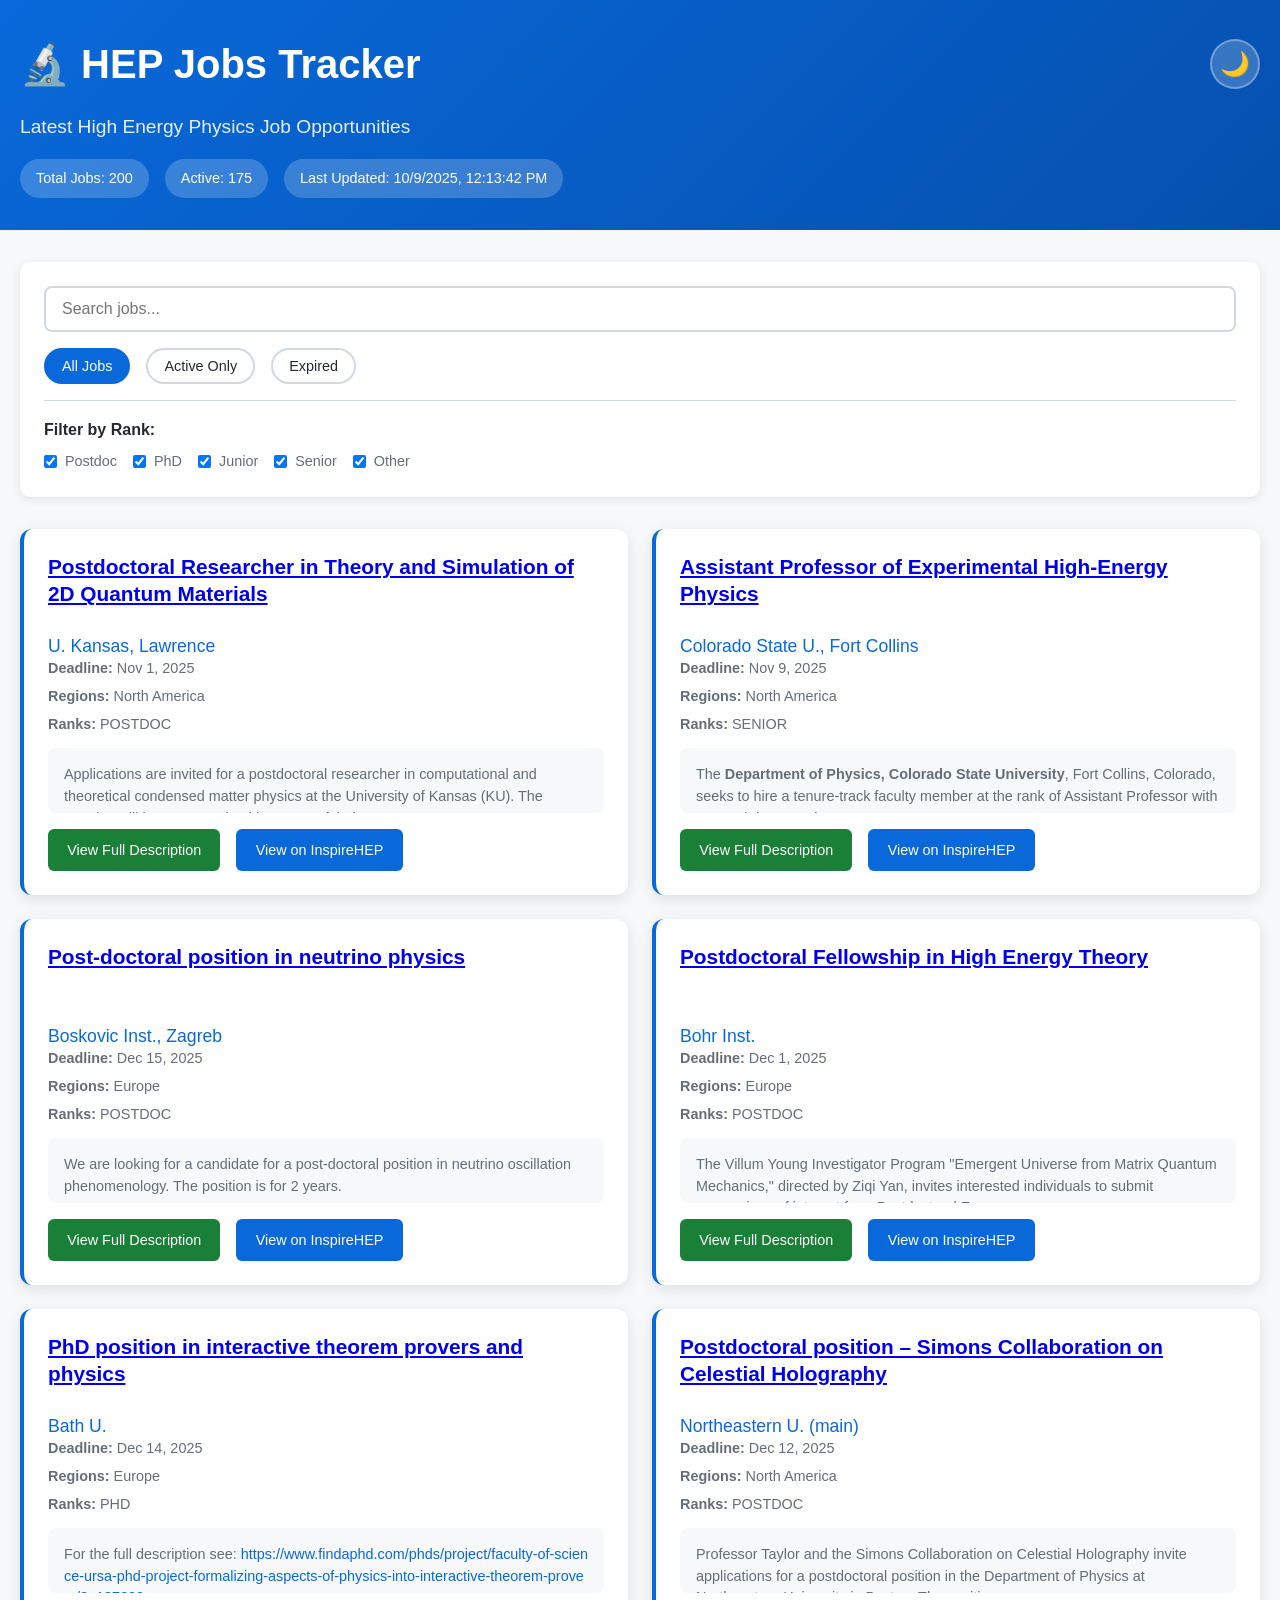
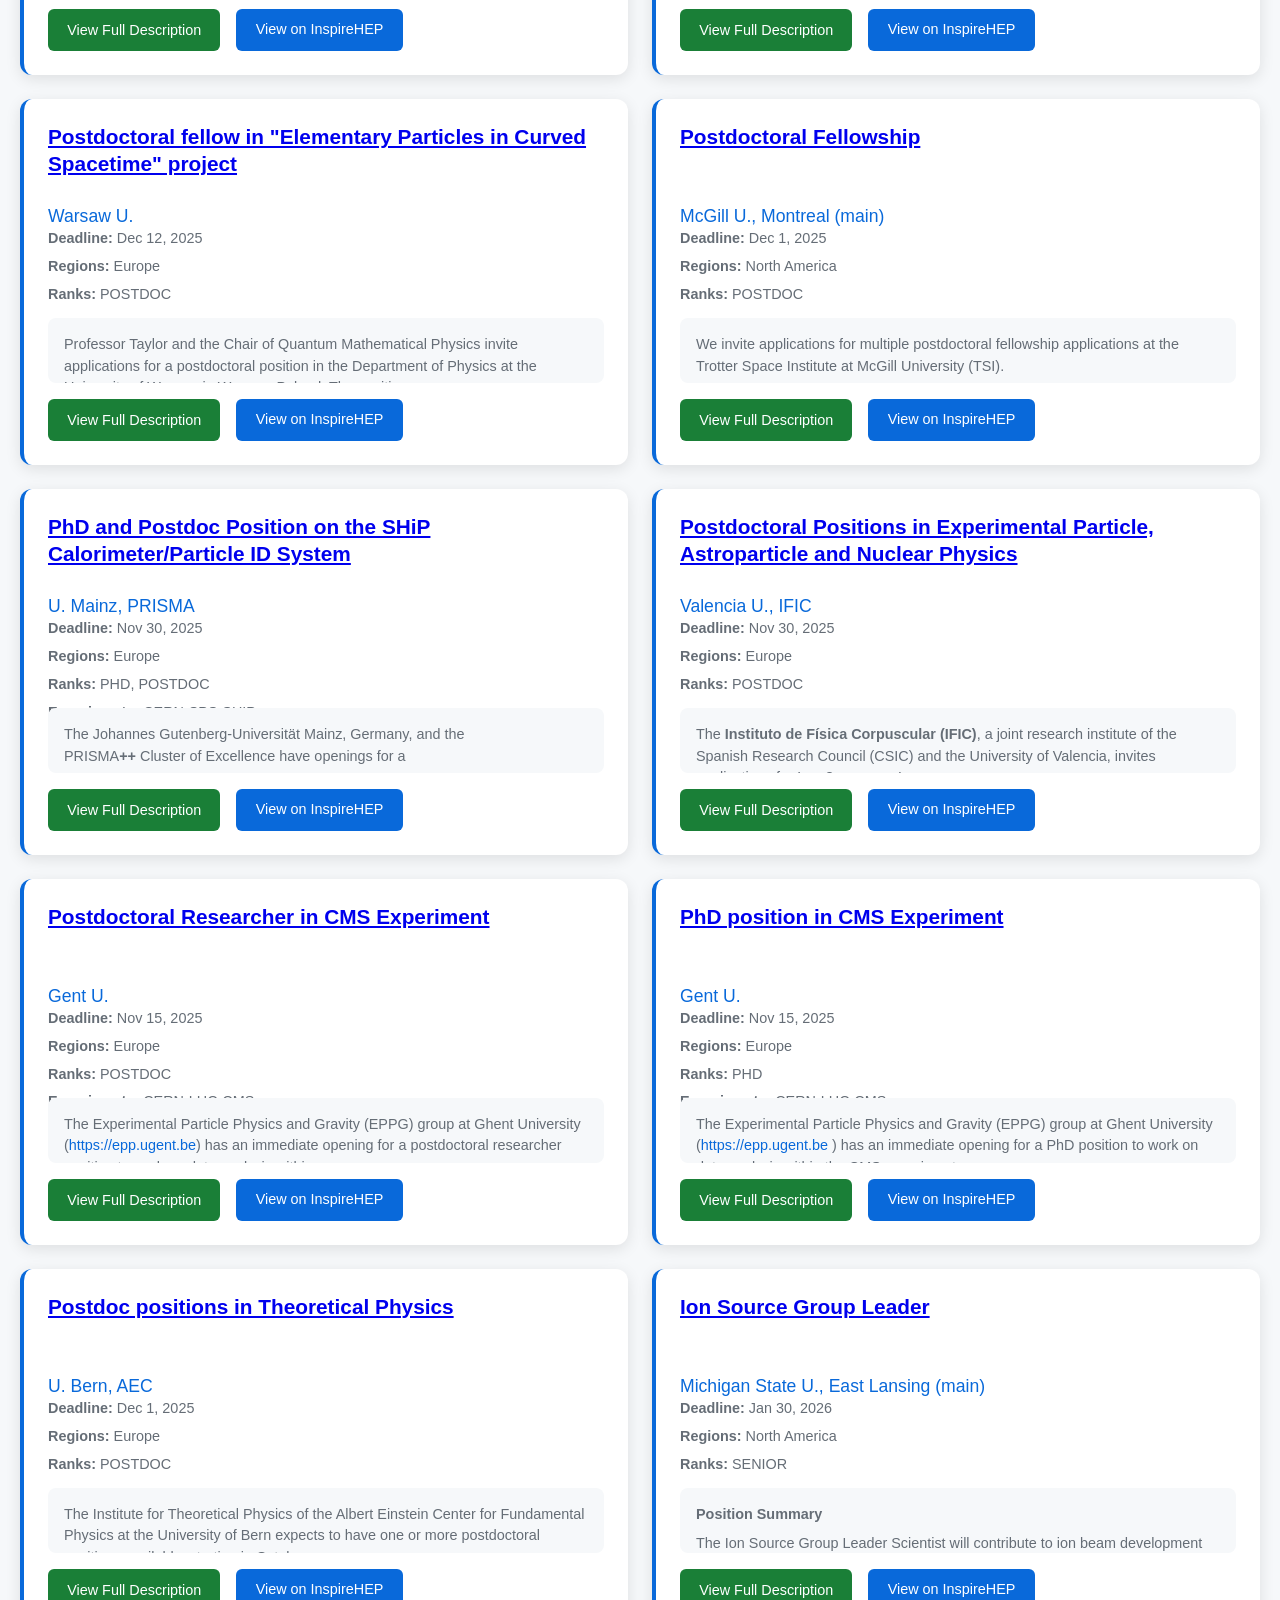
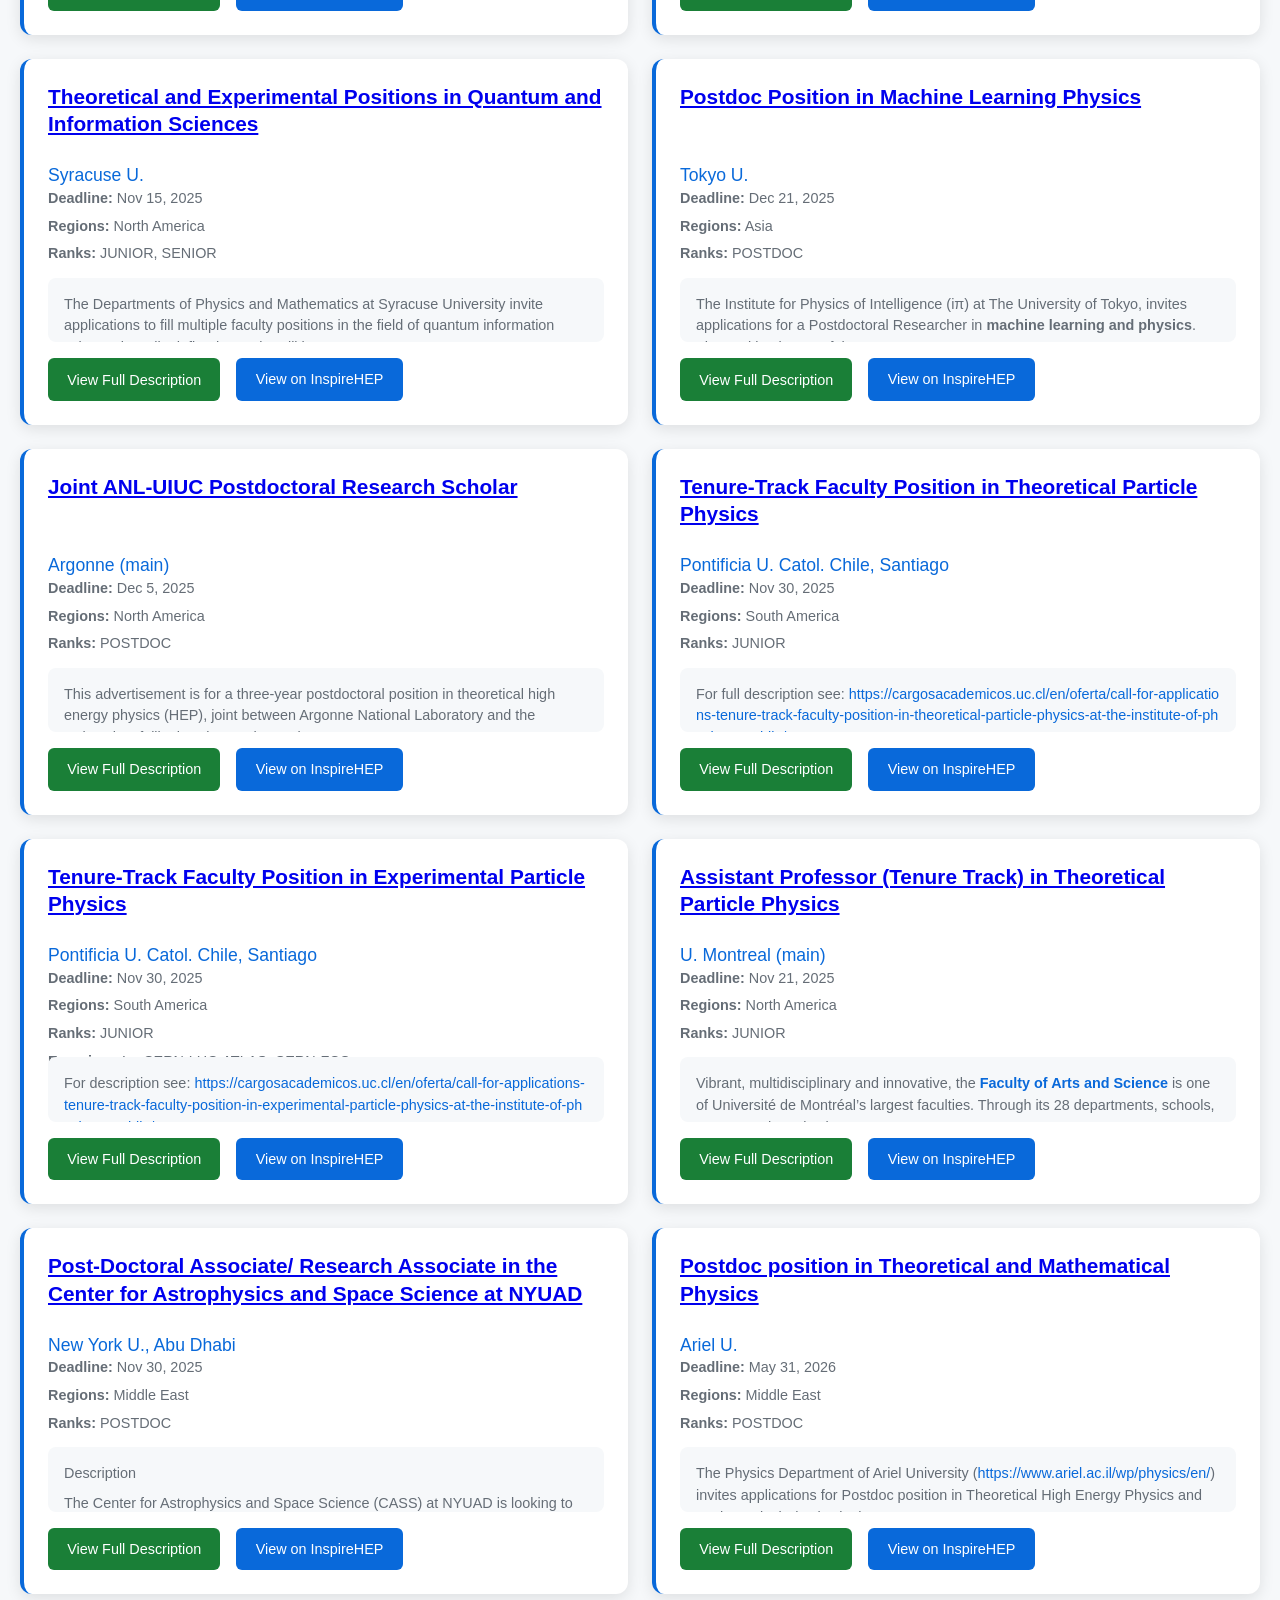
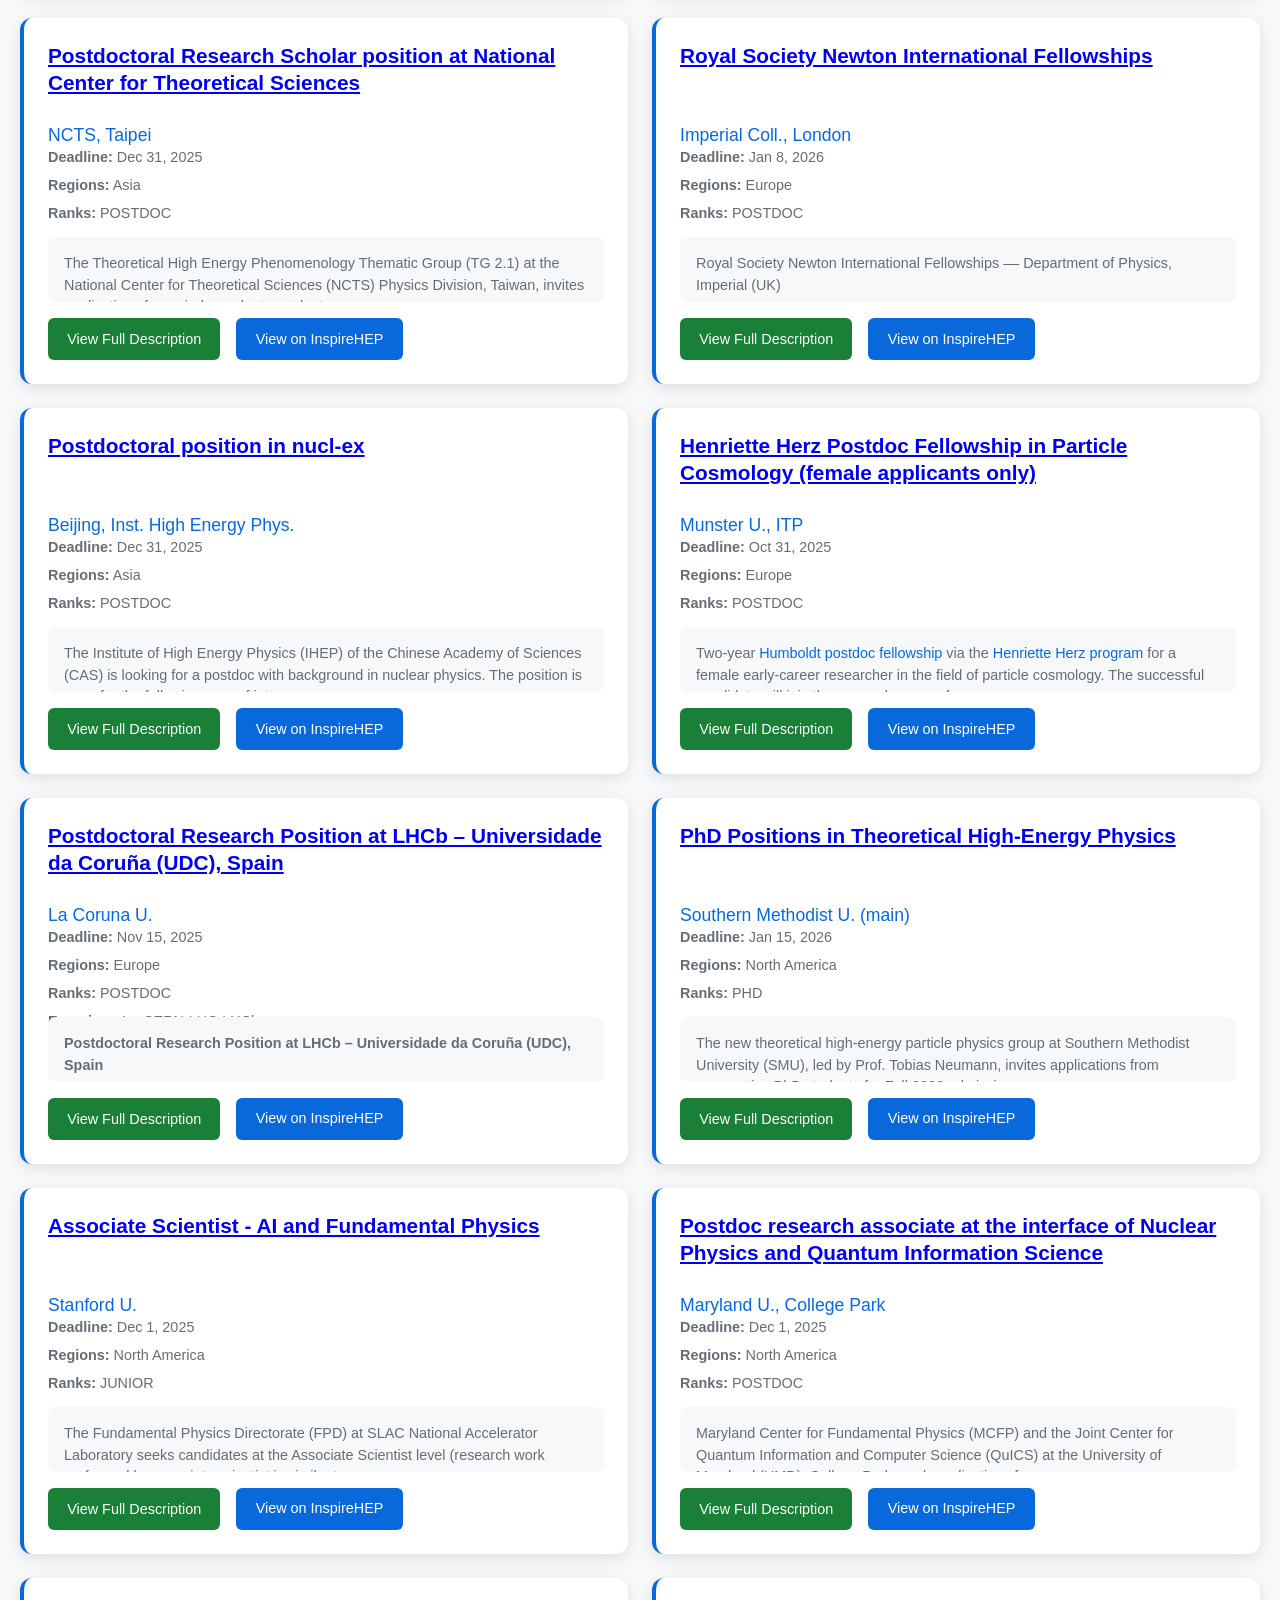
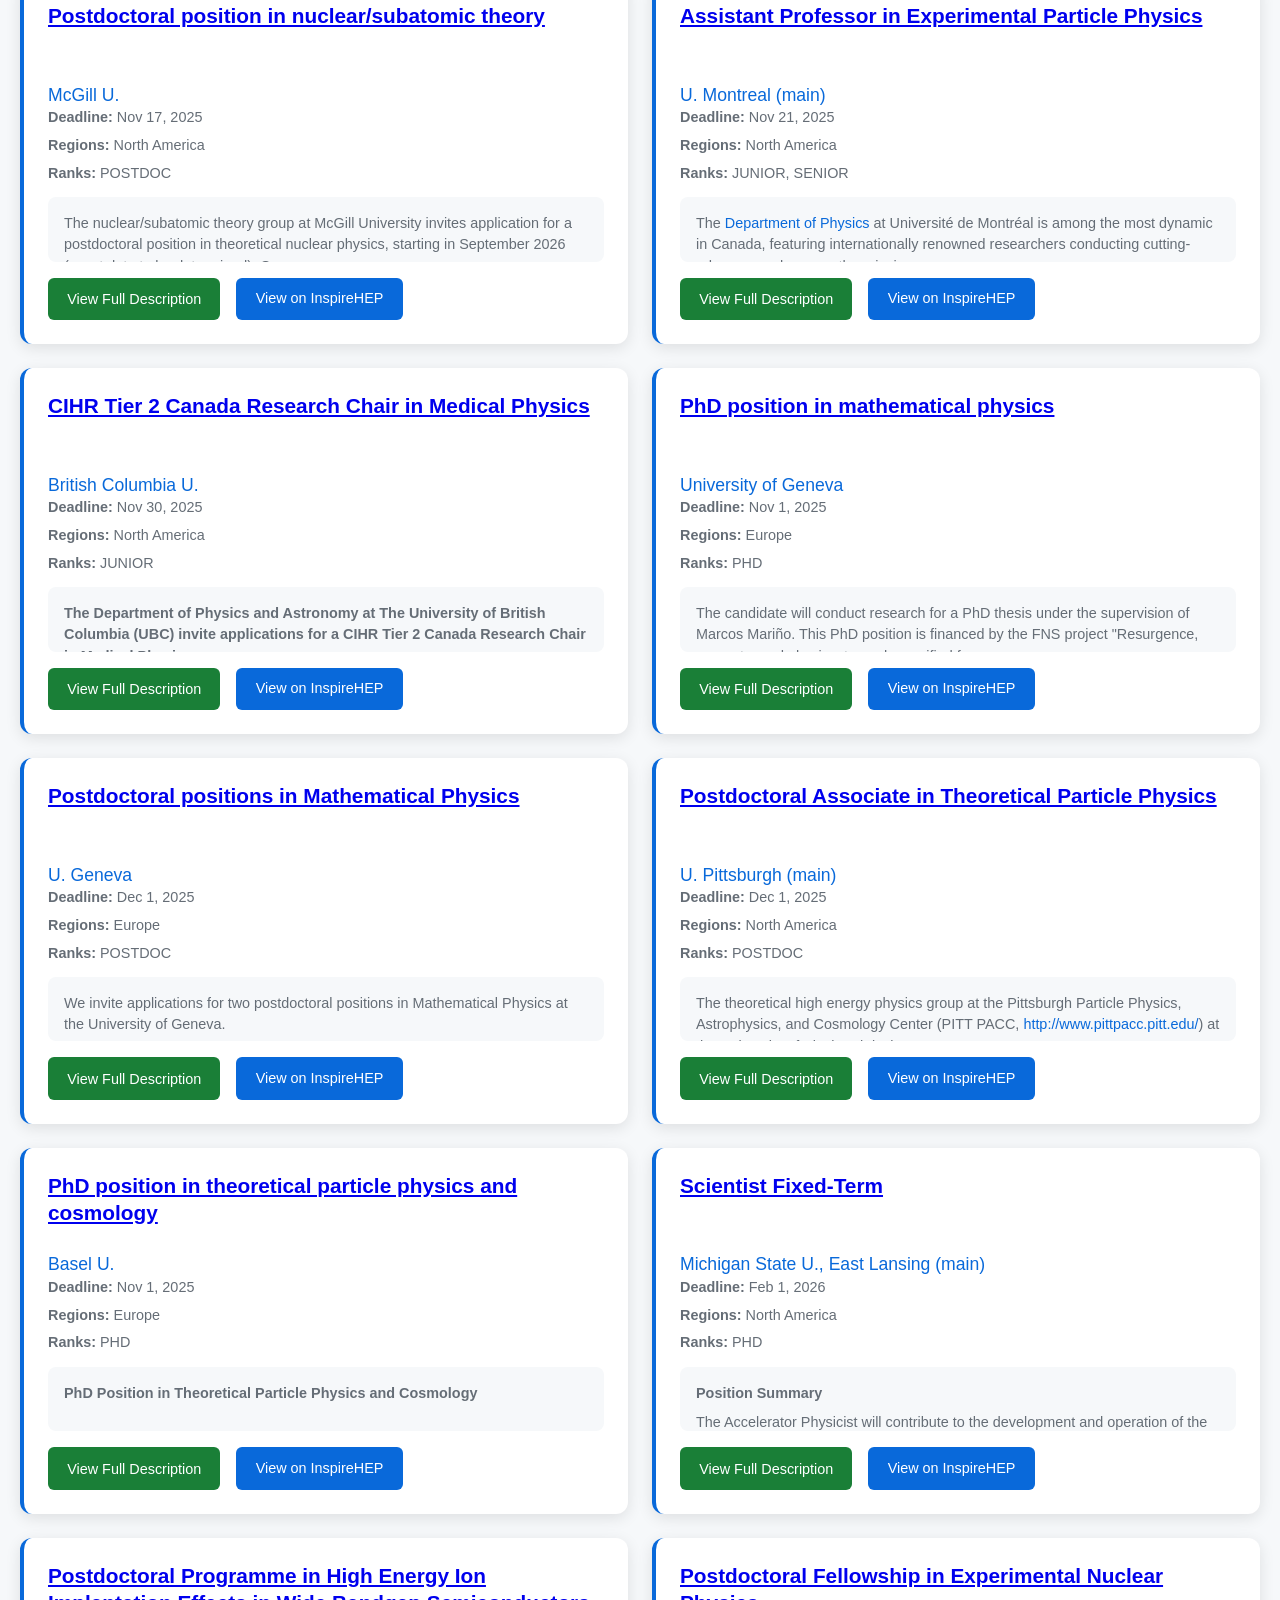
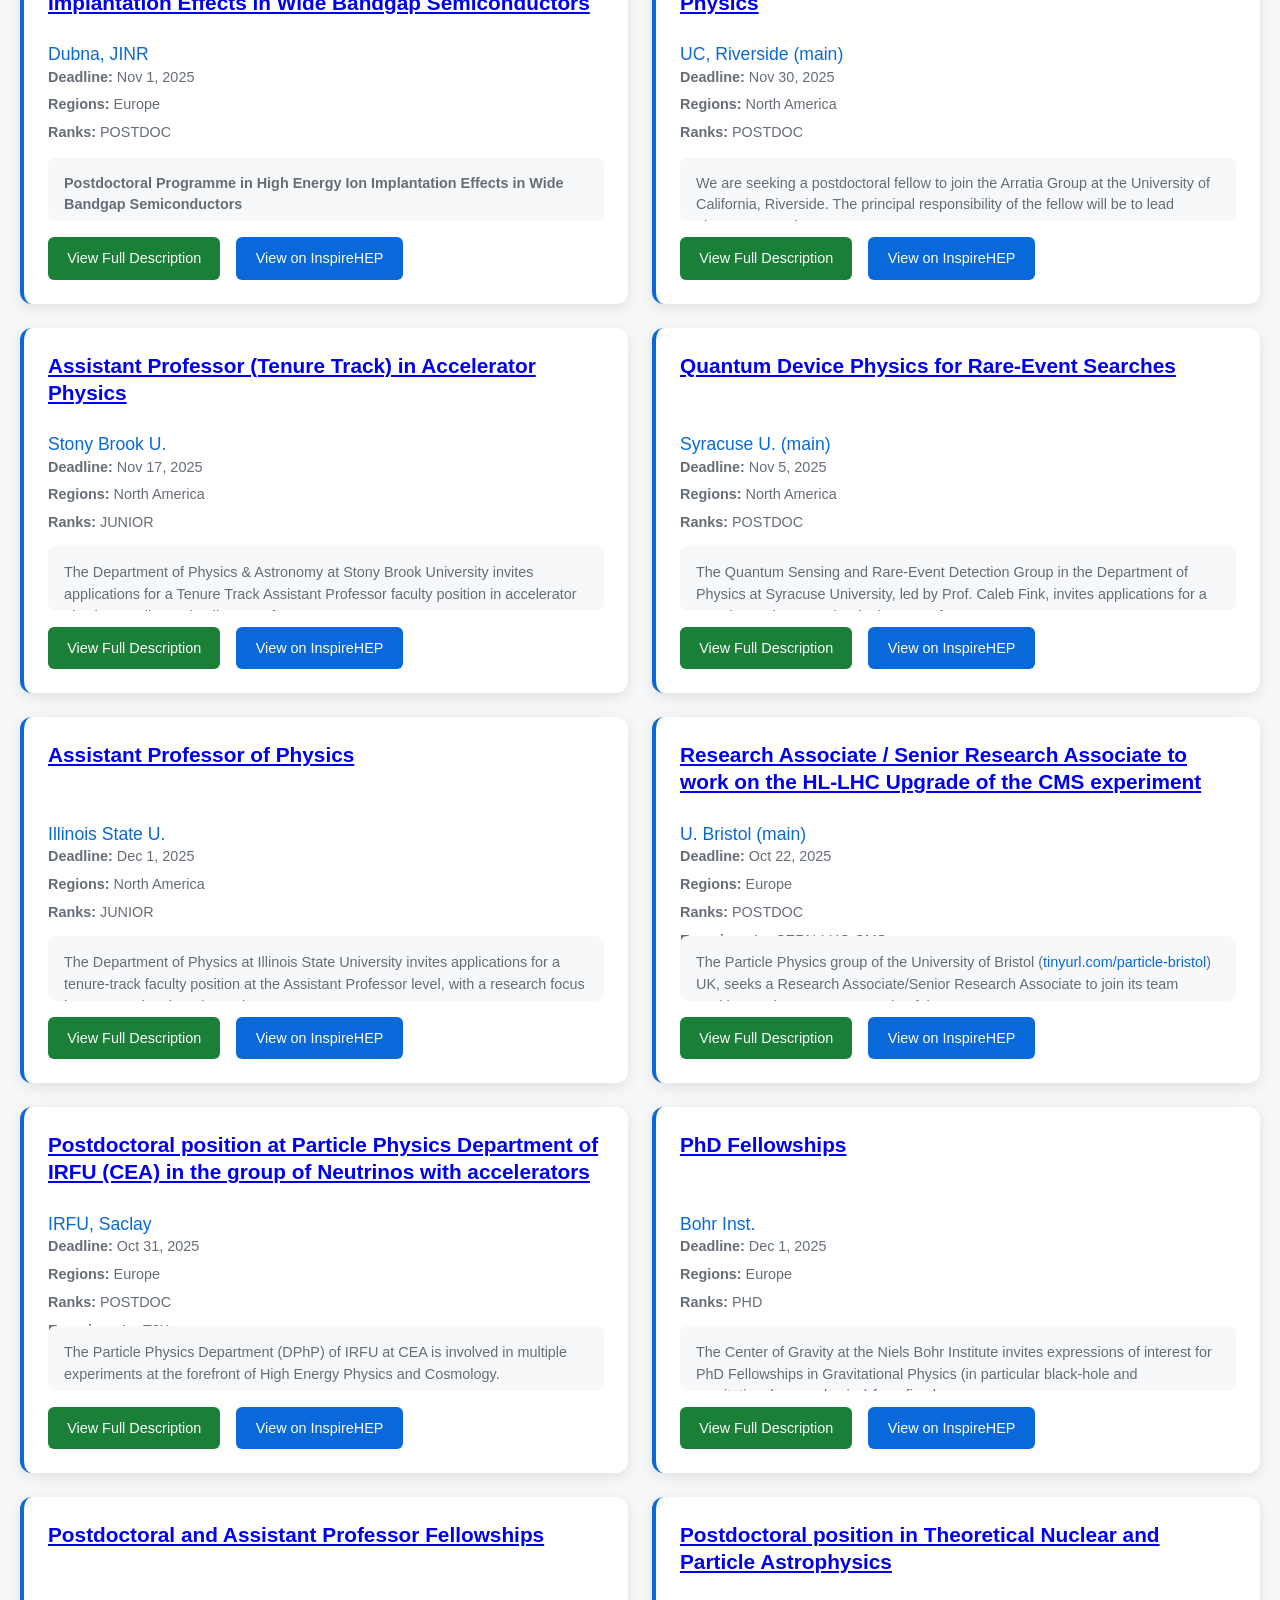
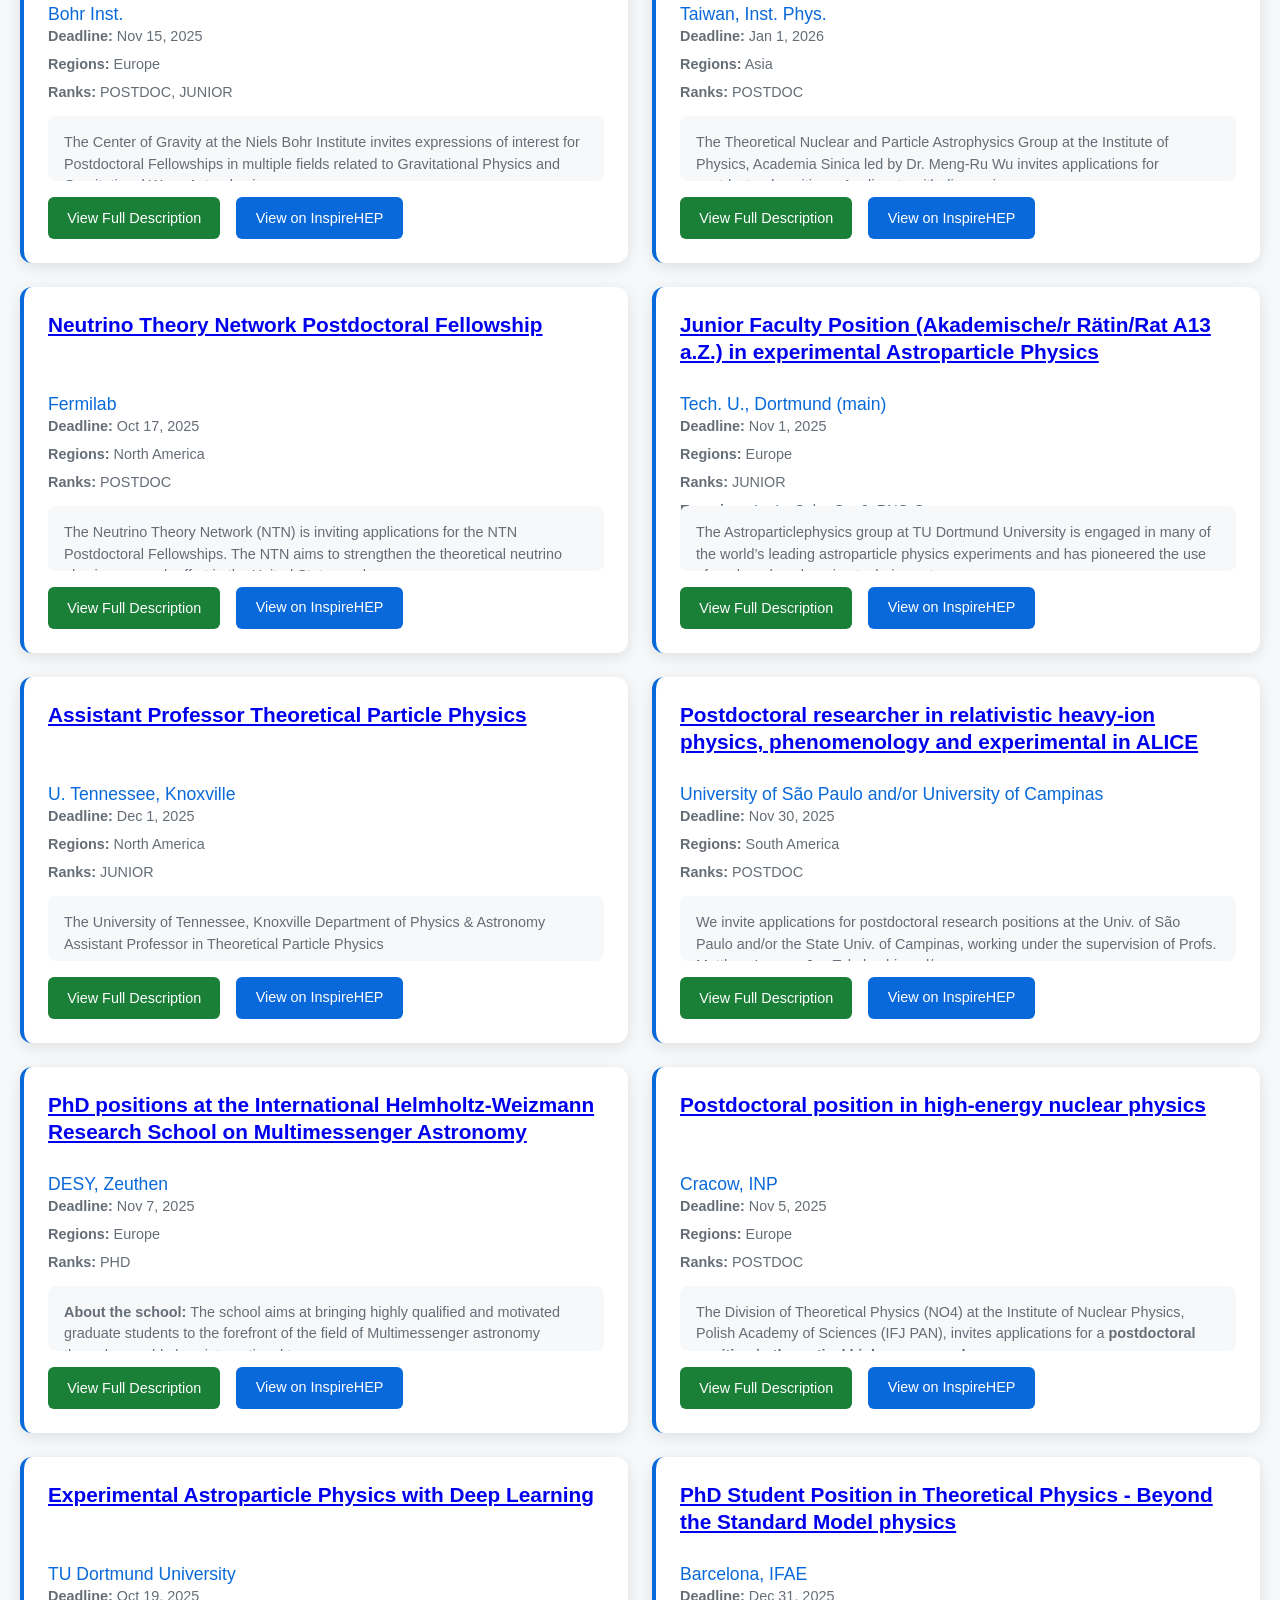
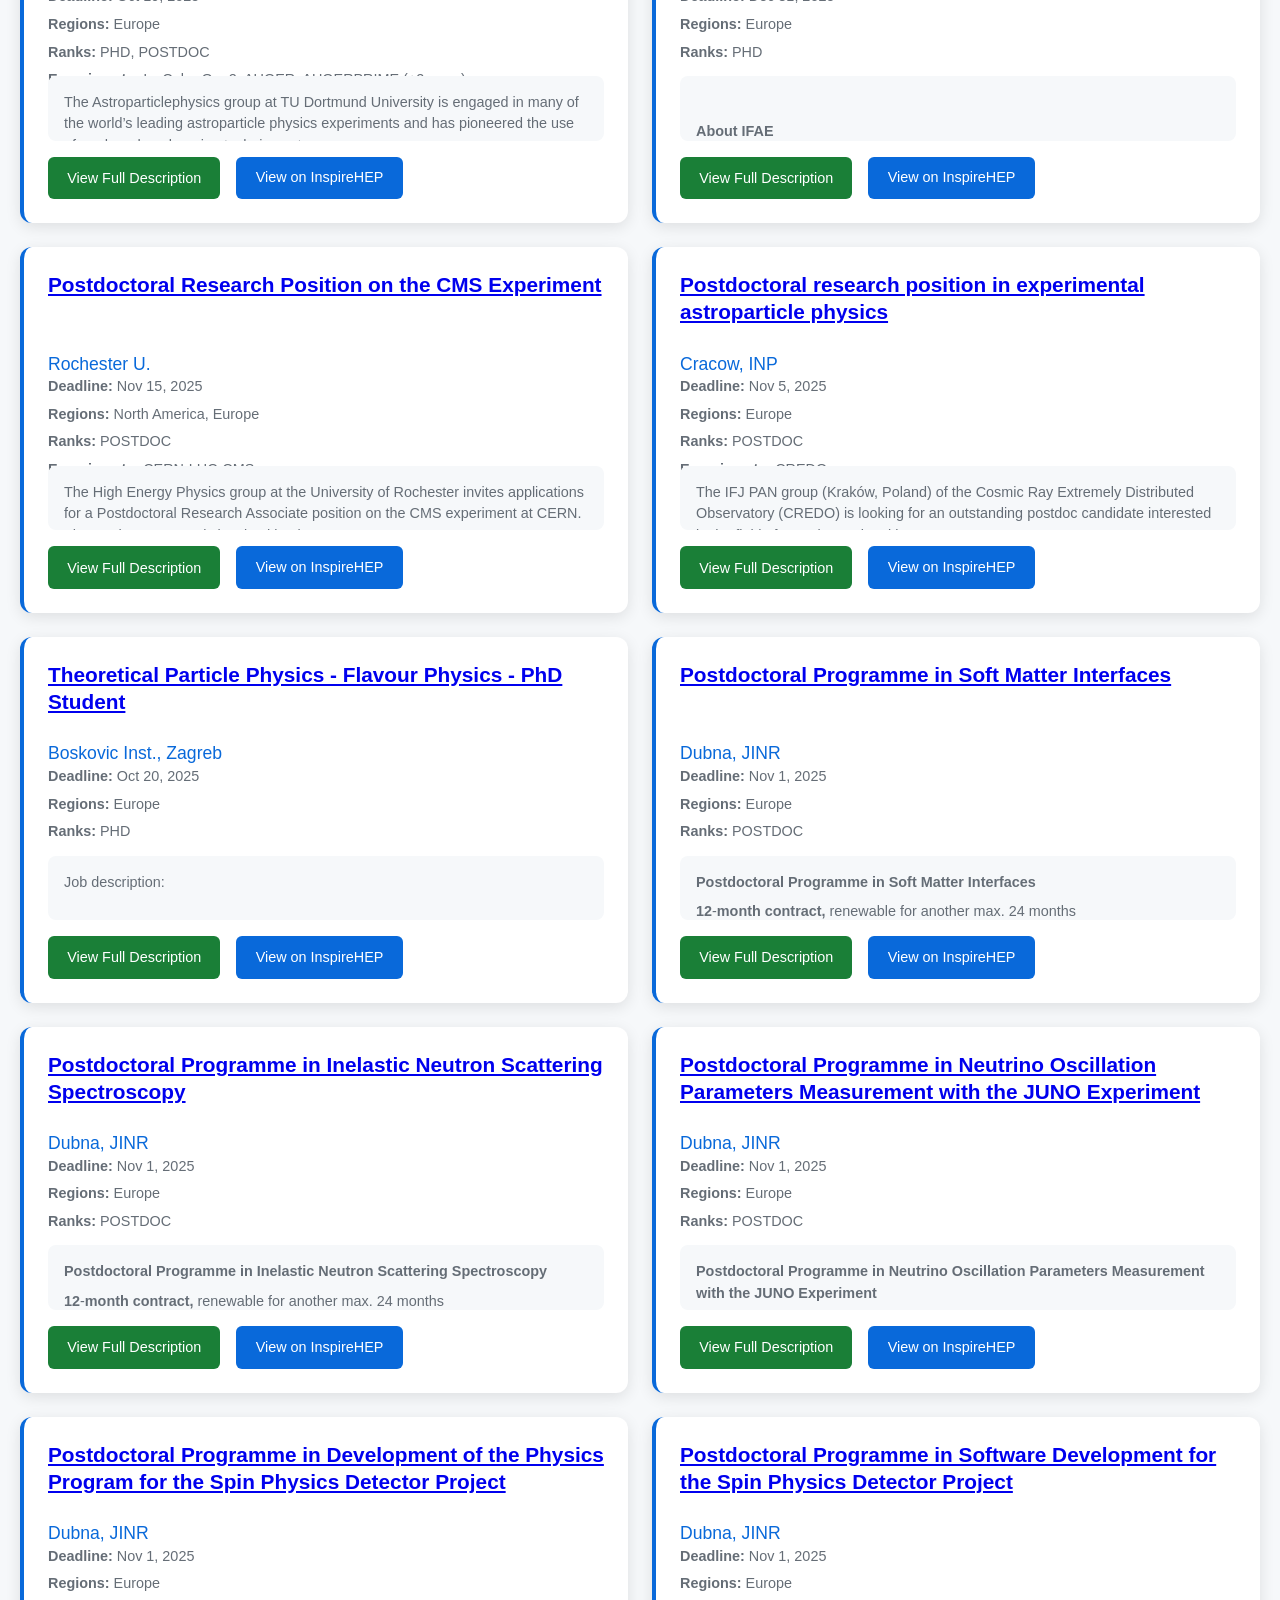
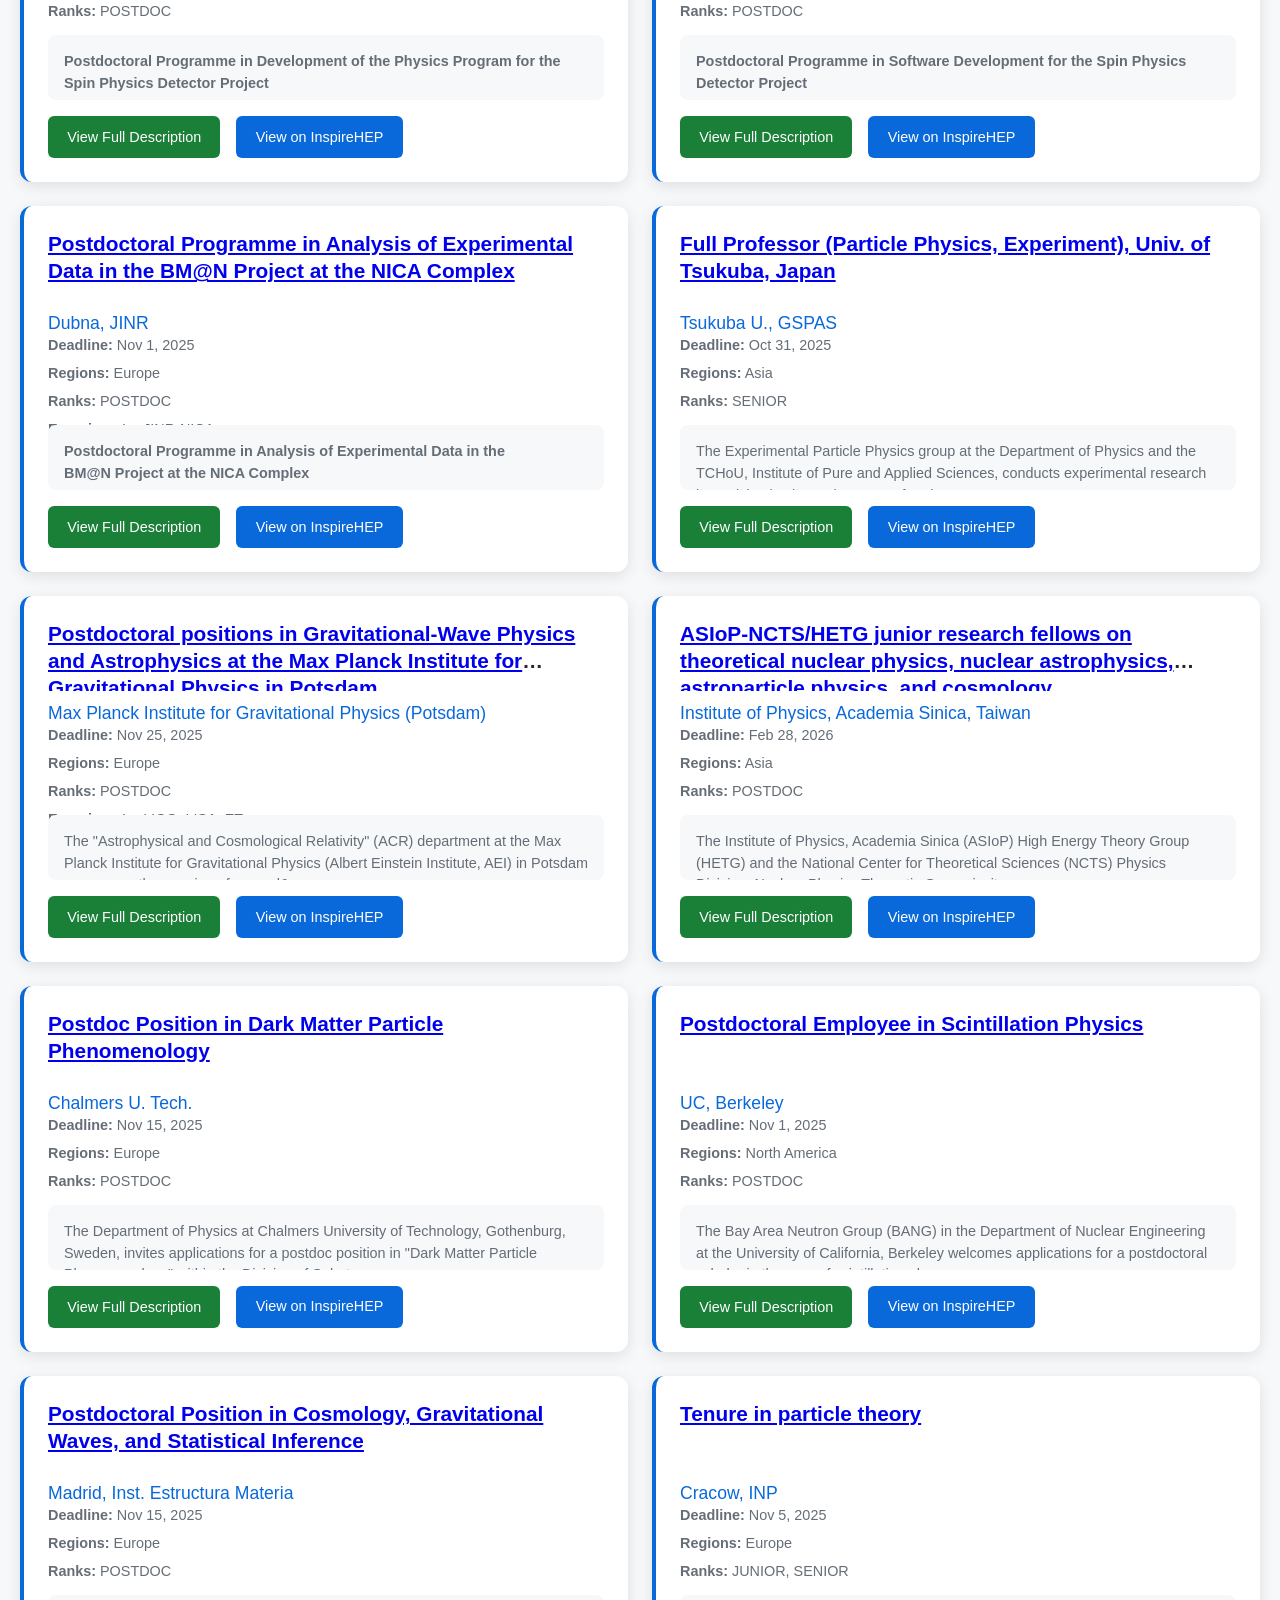
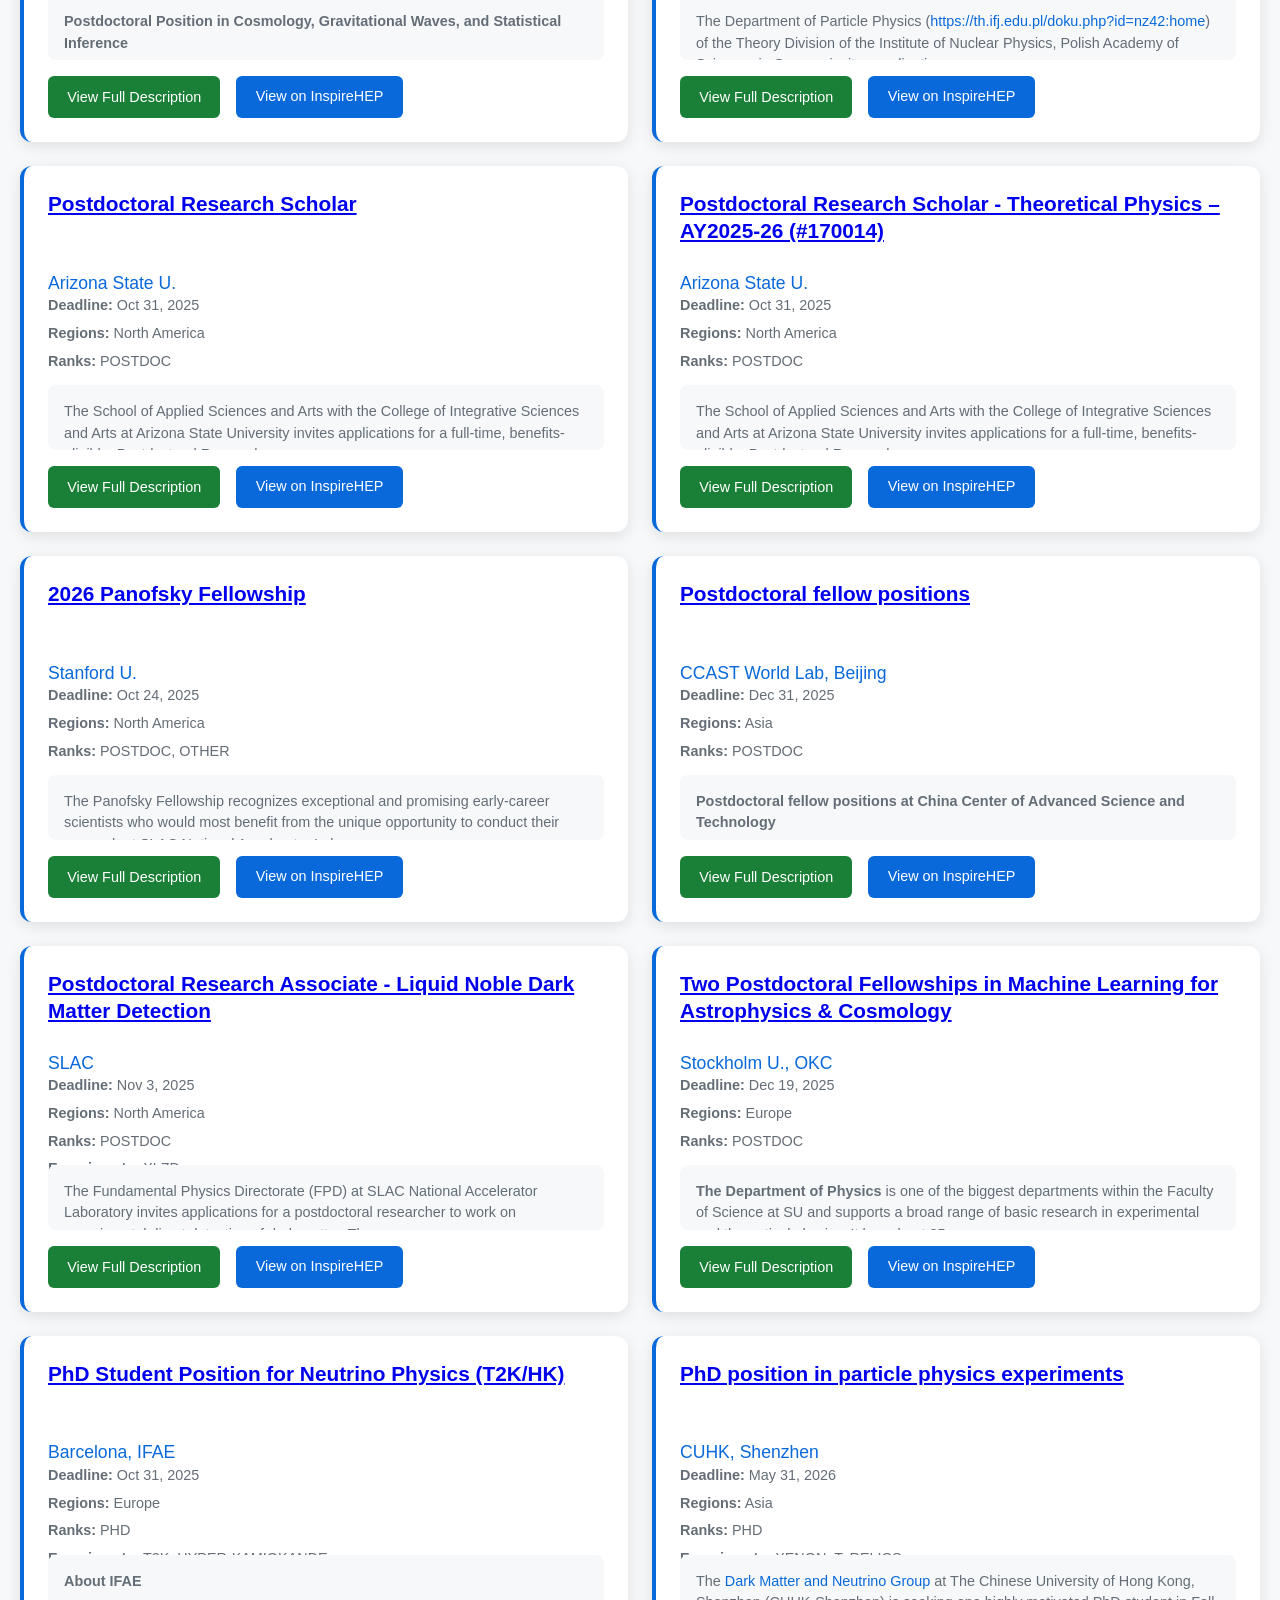
==== site/index.html @ dc681616 "style: add fixed heights and text truncation to job card elements" ====
<!DOCTYPE html>
<html lang="en">
<head>
    <meta charset="UTF-8">
    <meta name="viewport" content="width=device-width, initial-scale=1.0">
    <title>High Energy Physics Jobs Tracker</title>
    <link rel="stylesheet" href="style.css">
</head>
<body>
    <header class="header">
        <div class="container">
            <div class="header-top">
                <h1 class="clickable-title" onclick="window.location.reload()">🔬 HEP Jobs Tracker</h1>
                <button class="theme-toggle" id="themeToggle" aria-label="Toggle dark/light mode">
                    <span class="theme-icon">🌙</span>
                </button>
            </div>
            <p class="subtitle">Latest High Energy Physics Job Opportunities</p>
            <div class="stats">
                <span class="stat">Total Jobs: 200</span>
                <span class="stat">Active: 175</span>
                <span class="stat">Last Updated: 10/9/2025, 12:13:42 PM</span>
            </div>
        </div>
    </header>

    <main class="container">
        <div class="filters">
            <input type="text" id="searchInput" placeholder="Search jobs..." class="search-input">
            <div class="filter-buttons">
                <button class="filter-btn active" data-filter="all">All Jobs</button>
                <button class="filter-btn" data-filter="active">Active Only</button>
                <button class="filter-btn" data-filter="expired">Expired</button>
            </div>
            <div class="rank-filters">
                <h4>Filter by Rank:</h4>
                <div class="rank-filter-buttons">
                    <label class="rank-filter">
                        <input type="checkbox" value="POSTDOC" checked> Postdoc
                    </label>
                    <label class="rank-filter">
                        <input type="checkbox" value="PHD" checked> PhD
                    </label>
                    <label class="rank-filter">
                        <input type="checkbox" value="JUNIOR" checked> Junior
                    </label>
                    <label class="rank-filter">
                        <input type="checkbox" value="SENIOR" checked> Senior
                    </label>
                    <label class="rank-filter">
                        <input type="checkbox" value="OTHER" checked> Other
                    </label>
                </div>
            </div>
        </div>

        <div class="jobs-container" id="jobsContainer">
            
      <div class="job-card" data-id="3064674" data-ranks="POSTDOC" data-job='{"id":"3064674","title":"Postdoctoral Researcher in Theory and Simulation of 2D Quantum Materials","institution":"U. Kansas, Lawrence","deadline":"Nov 1, 2025","isExpired":false,"regions":["North America"],"ranks":["POSTDOC"],"experiments":[],"description":"<div>Applications are invited for a postdoctoral researcher in computational and theoretical condensed matter physics at the University of Kansas (KU). The postdoc will be co-supervised by Dr. Qunfei Zhou at KU and Dr. Kirill Belashchenko at the University of Nebraska-Lincoln (UNL), and work within a collaborated team of experimental and computational experts from KU and UNL.</div><div><br></div><div>The Materials Theory and Simulation group at the University of Kansas is focused on materials theory and simulation by using and developing advanced computational approaches. The group has strong interests in understanding and exploring emergent properties in two-dimensional (2D) materials and their heterostructures. The postdoctoral researcher would be expected to contribute to experiment-computation collaborated research projects that study exotic magnetic and topological states in 2D van der Waals materials. Candidates with experience in Density Functional Theory (DFT) calculations, tight-binding modeling, and machine learning are strongly encouraged to apply. The person would be expected to interact with and mentor students, and to disseminate scientific results via publications and presentations at international conferences.</div><div><br></div><div>The University of Kansas welcomed its first class 1866, and is now the state’s flagship institution and a public university classified as “R1: Doctoral Universities – Very high research activity” in the <a href=\"https://nam10.safelinks.protection.outlook.com/?url=https%3A%2F%2Fcarnegieclassifications.acenet.edu%2F&amp;data=05%7C02%7Ctatekris%40ku.edu%7Cfad7ebdef63e4dc6a5cb08de063cc4af%7C3c176536afe643f5b96636feabbe3c1a%7C0%7C0%7C638955055263831440%7CUnknown%7CTWFpbGZsb3d8eyJFbXB0eU1hcGkiOnRydWUsIlYiOiIwLjAuMDAwMCIsIlAiOiJXaW4zMiIsIkFOIjoiTWFpbCIsIldUIjoyfQ%3D%3D%7C0%7C%7C%7C&amp;sdata=QafJzoG1kh3qXASw7NUPIJIcaofIaLlan55fhDmcjTc%3D&amp;reserved=0\">Carnegie Classification framework</a>.&nbsp;Lawrence was founded as an abolitionist haven, and today it is a vibrant, diverse and welcoming community with about one hundred thousand residents. With a lively, quirky and walkable town center, numerous restaurants, 54 city parks, 30+ music venues, 100+ miles of trails and paths, bike-friendly roads, a free bus system, and scenic surrounding nature, Lawrence ranks among the <a href=\"https://nam10.safelinks.protection.outlook.com/?url=https%3A%2F%2Flivability.com%2Fbest-places%2F2024-top-100-best-places-to-live-in-the-us%2F&amp;data=05%7C02%7Ctatekris%40ku.edu%7Cfad7ebdef63e4dc6a5cb08de063cc4af%7C3c176536afe643f5b96636feabbe3c1a%7C0%7C0%7C638955055263845947%7CUnknown%7CTWFpbGZsb3d8eyJFbXB0eU1hcGkiOnRydWUsIlYiOiIwLjAuMDAwMCIsIlAiOiJXaW4zMiIsIkFOIjoiTWFpbCIsIldUIjoyfQ%3D%3D%7C0%7C%7C%7C&amp;sdata=Yq356iI%2FrOue8QrgQngs6%2FjUhE%2BPukm%2F8arL9i8CsEI%3D&amp;reserved=0\">Top 100 Best Places to Live in the U.S.</a> and the <a href=\"https://nam10.safelinks.protection.outlook.com/?url=https%3A%2F%2Fwww.travelandleisure.com%2Fbest-college-towns-and-cities-6560620&amp;data=05%7C02%7Ctatekris%40ku.edu%7Cfad7ebdef63e4dc6a5cb08de063cc4af%7C3c176536afe643f5b96636feabbe3c1a%7C0%7C0%7C638955055263859908%7CUnknown%7CTWFpbGZsb3d8eyJFbXB0eU1hcGkiOnRydWUsIlYiOiIwLjAuMDAwMCIsIlAiOiJXaW4zMiIsIkFOIjoiTWFpbCIsIldUIjoyfQ%3D%3D%7C0%7C%7C%7C&amp;sdata=1%2BIJGEU0vnQeL0VzoPH8dzTM0VtTShtquFhOYdB1Ad8%3D&amp;reserved=0\">25 Best College Towns and Cities in the U.S.</a></div><div><br></div><div>For more information and to apply go to <a href=\"http://employment.ku.edu/staff/31506BR\">http://employment.ku.edu/staff/31506BR</a>&nbsp;Initial review of applications will begin November 1st 2025, and will continue until the position is filled. For full consideration please ensure all application materials and recommendation letters arrive by this date.&nbsp;Candidates should submit a (1) Cover Letter, (2) Curriculum Vitae (including publications list), and should arrange for at least two recommendation letters to be sent to Prof. Qunfei Zhou, <a href=\"mailto:qunfei.zhou@ku.edu\">qunfei.zhou@ku.edu</a>.&nbsp;</div><div><br></div><div>Candidates stationed in the U.S. must be eligible to work in the U.S. by the effective date of the appointment.&nbsp;</div><div><br></div><div>The University of Kansas prohibits discrimination on the basis of race, color, ethnicity, religion, sex, national origin, age, ancestry, disability, status as a veteran, sexual orientation, marital status, parental status, gender identity, gender expression, and genetic information in the university&#39;s programs and activities. Retaliation is also prohibited by university policy. The following person has been designated to handle inquiries regarding the nondiscrimination policies and is the Title IX coordinator for all KU and KUMC campuses: Associate Vice Chancellor for Civil Rights and Title IX, <a href=\"mailto:civilrights@ku.edu\">civilrights@ku.edu</a>, Room 1082, Dole Human Development Center, 1000 Sunnyside Avenue, Lawrence, KS 66045, 785-864-6414, 711 TTY.</div>","urls":["http://employment.ku.edu/staff/31506BR"],"contact_email":null,"inspireHepUrl":"https://inspirehep.net/jobs/3064674"}'>
        <div class="job-header">
          <h3 class="job-title">
            <a href="https://inspirehep.net/jobs/3064674" target="_blank" class="job-title-link">Postdoctoral Researcher in Theory and Simulation of 2D Quantum Materials</a>
          </h3>
          <div class="job-institution">U. Kansas, Lawrence</div>
        </div>
        
        <div class="job-meta">
          <div class="deadline ">
            <strong>Deadline:</strong> Nov 1, 2025
          </div>
          
            <div class="regions">
              <strong>Regions:</strong> North America
            </div>
          
            <div class="ranks">
              <strong>Ranks:</strong> POSTDOC
            </div>
          
        </div>

        
          <div class="job-description">
            <div>Applications are invited for a postdoctoral researcher in computational and theoretical condensed matter physics at the University of Kansas (KU). The postdoc will be co-supervised by Dr. Qunfei Zh</div>...
          </div>

        <div class="job-actions">
          
            <button class="btn-view-full" data-job-id="3064674">View Full Description</button>
          <a href="https://inspirehep.net/jobs/3064674" target="_blank" class="btn-apply">View on InspireHEP</a>
          
        </div>
      </div>
      <div class="job-card" data-id="3064668" data-ranks="SENIOR" data-job='{"id":"3064668","title":"Assistant Professor of Experimental High-Energy Physics","institution":"Colorado State U., Fort Collins","deadline":"Nov 9, 2025","isExpired":false,"regions":["North America"],"ranks":["SENIOR"],"experiments":[],"description":"<div>The&nbsp;<strong>Department of Physics, Colorado State University</strong>, Fort Collins, Colorado, seeks to hire a tenure-track faculty member at the rank of Assistant Professor with research interests in&nbsp;<strong>experimental</strong>&nbsp;<strong>high-energy physics</strong>&nbsp;and/or<strong>&nbsp;experimental particle astrophysics</strong>. Candidates with research experience in these areas or related fields are encouraged to apply, especially those whose research interests complement the&nbsp;CSU&nbsp;program in high-energy physics and particle astrophysics.</div><div><br></div><div>Applications should be submitted online at&nbsp;<a href=\"https://jobs.colostate.edu/postings/166292\"><strong>https://jobs.colostate.edu/postings/166292</strong></a><strong>.</strong></div><div><br></div><div>Applications completed by&nbsp;<strong>November 9, 2025 by 11:59 pm (MT)&nbsp;</strong>will receive full consideration, but applications will be accepted and considered until the position is filled. Applications must be submitted electronically and should include:</div><ul><li>A cover letter which addresses how professional experiences align with identified required and preferred qualifications of the position.</li><li>A professional CV.</li><li>A statement of teaching experience and interests (2 page limit).</li><li>A statement of research experience and interests (3 page limit).</li><li>Names and contact information for three references. These references will be contacted to request letters of recommendation immediately upon application submission. The letters of recommendation should be received within one week after the full consideration date.</li><li>The application materials, including the full list of publications provided in the CV, will be reviewed by the search committee and the application materials for semi-finalists will be shared with the full Department of Physics faculty.</li></ul><div>If you have questions about the position, please contact the search chair, Prof. Mike Mooney (<a href=\"mailto:mrmooney@colostate.edu\">mrmooney@colostate.edu</a>).</div><div>If you have questions about the application process, please contact Kristin McLaughlin (<a href=\"mailto:Kristin.Mclaughlin@colostate.edu\">Kristin.Mclaughlin@colostate.edu</a>).</div><div><br></div><div>CSU&nbsp;is an EO employer and conducts background checks on all final candidates.</div>","urls":["https://jobs.colostate.edu/postings/166292"],"contact_email":null,"inspireHepUrl":"https://inspirehep.net/jobs/3064668"}'>
        <div class="job-header">
          <h3 class="job-title">
            <a href="https://inspirehep.net/jobs/3064668" target="_blank" class="job-title-link">Assistant Professor of Experimental High-Energy Physics</a>
          </h3>
          <div class="job-institution">Colorado State U., Fort Collins</div>
        </div>
        
        <div class="job-meta">
          <div class="deadline ">
            <strong>Deadline:</strong> Nov 9, 2025
          </div>
          
            <div class="regions">
              <strong>Regions:</strong> North America
            </div>
          
            <div class="ranks">
              <strong>Ranks:</strong> SENIOR
            </div>
          
        </div>

        
          <div class="job-description">
            <div>The&nbsp;<strong>Department of Physics, Colorado State University</strong>, Fort Collins, Colorado, seeks to hire a tenure-track faculty member at the rank of Assistant Professor with research interests in&nbsp;<strong>exp</strong></div>...
          </div>

        <div class="job-actions">
          
            <button class="btn-view-full" data-job-id="3064668">View Full Description</button>
          <a href="https://inspirehep.net/jobs/3064668" target="_blank" class="btn-apply">View on InspireHEP</a>
          
        </div>
      </div>
      <div class="job-card" data-id="3064627" data-ranks="POSTDOC" data-job='{"id":"3064627","title":"Post-doctoral position in neutrino physics","institution":"Boskovic Inst., Zagreb","deadline":"Dec 15, 2025","isExpired":false,"regions":["Europe"],"ranks":["POSTDOC"],"experiments":[],"description":"<div>We are looking for a candidate for a post-doctoral position in neutrino oscillation phenomenology. The position is for 2 years.</div><div><br></div><div>The candidate will work mainly on the multilateral project \"MAPS\" funded by Swiss National Science Foundation (SNSF) Croatian Science Foundation (HRZZ). The other partner institutes of the project are University of Geneva, Switzerland and University of Silesia in Katowice, Poland. The candidate will closely work with these institutes. The research topics include: understanding the results of T2K and NOvA, probing symmetry models in neutrino experiments, distinguishing new physics and systematics etc.</div><div><br></div><div>The formal call is expected to open around 3rd week of November, 2025 and the call will remain open for a month. In order to be eligible for this position, the applicant will require the final PhD diploma i.e., the one obtained in the graduation ceremony (for non-EU applicants) or the confirmation of completion of PhD (for EU applicants) before the deadline of the application.</div><div><br></div><div>Interested candidates are requested to contact Monojit Ghosh (mghosh@irb.hr) for more details.</div>","urls":[],"contact_email":null,"inspireHepUrl":"https://inspirehep.net/jobs/3064627"}'>
        <div class="job-header">
          <h3 class="job-title">
            <a href="https://inspirehep.net/jobs/3064627" target="_blank" class="job-title-link">Post-doctoral position in neutrino physics</a>
          </h3>
          <div class="job-institution">Boskovic Inst., Zagreb</div>
        </div>
        
        <div class="job-meta">
          <div class="deadline ">
            <strong>Deadline:</strong> Dec 15, 2025
          </div>
          
            <div class="regions">
              <strong>Regions:</strong> Europe
            </div>
          
            <div class="ranks">
              <strong>Ranks:</strong> POSTDOC
            </div>
          
        </div>

        
          <div class="job-description">
            <div>We are looking for a candidate for a post-doctoral position in neutrino oscillation phenomenology. The position is for 2 years.</div><div><br></div><div>The candidate will work mainly on the multilateral project "MAPS" fund</div>...
          </div>

        <div class="job-actions">
          
            <button class="btn-view-full" data-job-id="3064627">View Full Description</button>
          <a href="https://inspirehep.net/jobs/3064627" target="_blank" class="btn-apply">View on InspireHEP</a>
          
        </div>
      </div>
      <div class="job-card" data-id="3064565" data-ranks="POSTDOC" data-job='{"id":"3064565","title":"Postdoctoral Fellowship in High Energy Theory","institution":"Bohr Inst.","deadline":"Dec 1, 2025","isExpired":false,"regions":["Europe"],"ranks":["POSTDOC"],"experiments":[],"description":"<div>The Villum Young Investigator Program \"Emergent Universe from Matrix Quantum Mechanics,\" directed by Ziqi Yan, invites interested individuals to submit expressions of interest for a Postdoctoral Fellowship for a period of 2 years hosted at the Center of Gravity at the Niels Bohr Institute. The preferred starting date is Fall 2026.</div><div><br></div><div>We seek an outstanding international individual eager to join an ambitious research program that addresses the quantum aspects of spacetime through string theory and holography. Interested individuals are expected to possess excellent knowledge and a strong research background in modern developments in field theory, string theory, and holography. It is an advantage to have experience/interest in topics related to scattering amplitudes and non-Lorentzian geometries.</div><div><br></div><div>Interested individuals are encouraged to upload all materials via <a href=\"https://academicjobsonline.org/ajo/fellowship/30795\">https://academicjobsonline.org/ajo/fellowship/30795</a> before December 1, 2025, at 12:00 p.m. For further information about the search, please get in touch with Professor Ziqi Yan at ziqi.yan@nbi.ku.dk.</div><div><br></div><div>This search is part of a vigorous expansion at the Niels Bohr Institute into the field of Gravitational Physics, bringing together scientists from various areas of theoretical physics and astrophysics to address some of the most pressing questions related to gravity. For more information, please visit our website at&nbsp;<a href=\"https://the-center-of-gravity.com/\"><strong>https://the-center-of-gravity.com/</strong></a>.</div><div><br></div><div>The University of Copenhagen strives to reflect the diversity of society and welcomes all qualified individuals, regardless of their personal background. Postdoctoral Fellows at the University of Copenhagen receive a competitive salary (including pension) and funds for travel and computing. Generous parental leave, state-subsidized childcare, vacation, and full medical care are provided to employees in Denmark. A favorable tax scheme is generally granted to international researchers.</div><div><br></div><div>Application link: <a href=\"https://academicjobsonline.org/ajo/fellowship/30795\">https://academicjobsonline.org/ajo/fellowship/30795</a></div>","urls":["https://academicjobsonline.org/ajo/fellowship/30795"],"contact_email":null,"inspireHepUrl":"https://inspirehep.net/jobs/3064565"}'>
        <div class="job-header">
          <h3 class="job-title">
            <a href="https://inspirehep.net/jobs/3064565" target="_blank" class="job-title-link">Postdoctoral Fellowship in High Energy Theory</a>
          </h3>
          <div class="job-institution">Bohr Inst.</div>
        </div>
        
        <div class="job-meta">
          <div class="deadline ">
            <strong>Deadline:</strong> Dec 1, 2025
          </div>
          
            <div class="regions">
              <strong>Regions:</strong> Europe
            </div>
          
            <div class="ranks">
              <strong>Ranks:</strong> POSTDOC
            </div>
          
        </div>

        
          <div class="job-description">
            <div>The Villum Young Investigator Program "Emergent Universe from Matrix Quantum Mechanics," directed by Ziqi Yan, invites interested individuals to submit expressions of interest for a Postdoctoral Fe</div>...
          </div>

        <div class="job-actions">
          
            <button class="btn-view-full" data-job-id="3064565">View Full Description</button>
          <a href="https://inspirehep.net/jobs/3064565" target="_blank" class="btn-apply">View on InspireHEP</a>
          
        </div>
      </div>
      <div class="job-card" data-id="3064559" data-ranks="PHD" data-job='{"id":"3064559","title":"PhD position in interactive theorem provers and physics","institution":"Bath U.","deadline":"Dec 14, 2025","isExpired":false,"regions":["Europe"],"ranks":["PHD"],"experiments":[],"description":"<div>For the full description see: <a href=\"https://www.findaphd.com/phds/project/faculty-of-science-ursa-phd-project-formalizing-aspects-of-physics-into-interactive-theorem-provers/?p187690\">https://www.findaphd.com/phds/project/faculty-of-science-ursa-phd-project-formalizing-aspects-of-physics-into-interactive-theorem-provers/?p187690</a></div>","urls":["https://www.findaphd.com/phds/project/faculty-of-science-ursa-phd-project-formalizing-aspects-of-physics-into-interactive-theorem-provers/?p187690"],"contact_email":null,"inspireHepUrl":"https://inspirehep.net/jobs/3064559"}'>
        <div class="job-header">
          <h3 class="job-title">
            <a href="https://inspirehep.net/jobs/3064559" target="_blank" class="job-title-link">PhD position in interactive theorem provers and physics</a>
          </h3>
          <div class="job-institution">Bath U.</div>
        </div>
        
        <div class="job-meta">
          <div class="deadline ">
            <strong>Deadline:</strong> Dec 14, 2025
          </div>
          
            <div class="regions">
              <strong>Regions:</strong> Europe
            </div>
          
            <div class="ranks">
              <strong>Ranks:</strong> PHD
            </div>
          
        </div>

        
          <div class="job-description">
            <div>For the full description see: <a href="https://www.findaphd.com/phds/project/faculty-of-science-ursa-phd-project-formalizing-aspects-of-physics-into-interactive-theorem-provers/?p187690">https://www.findaphd.com/phds/project/faculty-of-science-ursa-phd-project-formalizing-aspects-of-physics-into-interactive-theorem-provers/?p187690</a></div>
          </div>

        <div class="job-actions">
          
            <button class="btn-view-full" data-job-id="3064559">View Full Description</button>
          <a href="https://inspirehep.net/jobs/3064559" target="_blank" class="btn-apply">View on InspireHEP</a>
          
        </div>
      </div>
      <div class="job-card" data-id="3064142" data-ranks="POSTDOC" data-job='{"id":"3064142","title":"Postdoctoral position – Simons Collaboration on Celestial Holography","institution":"Northeastern U. (main)","deadline":"Dec 12, 2025","isExpired":false,"regions":["North America"],"ranks":["POSTDOC"],"experiments":[],"description":"<div>Professor Taylor and the Simons Collaboration on Celestial Holography invite applications for a postdoctoral position in the Department of Physics at Northeastern University in Boston. The position will start in Fall 2026 and will initially be for one year, with a possible extension for two more years contingent upon funding and performance.The candidate is expected to have a solid background in quantum field theory, general relativity and mathematical physics, with the research interest including celestial holography and related topics.This position is funded by the Simons Collaboration on Celestial Holography, made up of 13 PIs at 10 institutions around the world. The post carries the title \"Simons Fellow in Celestial Holography,\" and carries with it the benefit of substantial opportunities for travel and scientific interaction. This includes funded travel to Collaboration meetings, workshops and schools as well as the potential for intra-collaboration research visits.</div><div><br></div><div>Please apply through the portal&nbsp;<a href=\"https://academicjobsonline.org/ajo?apply-5436-30588\">https://academicjobsonline.org/ajo?apply-5436-30588</a>. The application should include a cover letter, a CV, a research statement, and a list of publications. The applicant should also arrange for at least three letters of recommendation to be submitted through the same portal. Priority will be given to applications received by December 12, 2025, when the process of reviewing applications will start. Submissions will be considered until the position is filled.Northeastern University is an equal opportunity employer, seeking to recruit and support a broadly diverse community of faculty and staff.</div><div><br></div><div><a href=\"https://academicjobsonline.org/ajo?apply-5436-30588\"><strong>Submit</strong></a><strong>&nbsp;the following items online at this website to complete your application:</strong></div><ul><li>Cover letter</li><li>Curriculum Vitae</li><li>Research statement</li><li>Publication list</li><li>Three reference letters</li></ul>","urls":[],"contact_email":null,"inspireHepUrl":"https://inspirehep.net/jobs/3064142"}'>
        <div class="job-header">
          <h3 class="job-title">
            <a href="https://inspirehep.net/jobs/3064142" target="_blank" class="job-title-link">Postdoctoral position – Simons Collaboration on Celestial Holography</a>
          </h3>
          <div class="job-institution">Northeastern U. (main)</div>
        </div>
        
        <div class="job-meta">
          <div class="deadline ">
            <strong>Deadline:</strong> Dec 12, 2025
          </div>
          
            <div class="regions">
              <strong>Regions:</strong> North America
            </div>
          
            <div class="ranks">
              <strong>Ranks:</strong> POSTDOC
            </div>
          
        </div>

        
          <div class="job-description">
            <div>Professor Taylor and the Simons Collaboration on Celestial Holography invite applications for a postdoctoral position in the Department of Physics at Northeastern University in Boston. The position</div>...
          </div>

        <div class="job-actions">
          
            <button class="btn-view-full" data-job-id="3064142">View Full Description</button>
          <a href="https://inspirehep.net/jobs/3064142" target="_blank" class="btn-apply">View on InspireHEP</a>
          
        </div>
      </div>
      <div class="job-card" data-id="3064140" data-ranks="POSTDOC" data-job='{"id":"3064140","title":"Postdoctoral fellow in \"Elementary Particles in Curved Spacetime\" project","institution":"Warsaw U.","deadline":"Dec 12, 2025","isExpired":false,"regions":["Europe"],"ranks":["POSTDOC"],"experiments":[],"description":"<div>Professor Taylor and the Chair of Quantum Mathematical Physics invite applications for a postdoctoral position in the Department of Physics at the University of Warsaw in Warsaw, Poland. The position will start in Fall 2026 and will be for two years.The candidate is expected to have a solid background in quantum field theory, general relativity and mathematical physics, with the research interest including quantum field theory in curved spacetime and related topics.This position is funded by the National Science Centre of Poland, under the MAESTRO grant \"Elementary Particles in Curved Spacetime\". The post carries with it the benefit of substantial opportunities for travel and scientific interaction with Warsaw&#39;s Chair of Quantum Mathematical Physics, Chair of General Relativity, and with the international Simons Collaboration on Celestial Holography.</div><div><br></div><div>Please apply through the portal&nbsp;<a href=\"https://academicjobsonline.org/ajo?apply-5436-30589\">https://academicjobsonline.org/ajo?apply-5436-30589</a>. The application should include a cover letter, a CV, a research statement, and a list of publications. The applicant should also arrange for at least three letters of recommendation to be submitted through the same portal. Priority will be given to applications received by December 12, 2025, when the process of reviewing applications will start. Submissions will be considered until the position is filled.</div><div><br></div><div><a href=\"https://academicjobsonline.org/ajo?apply-5436-30589\"><strong>Submit</strong></a><strong>&nbsp;the following items online at this website to complete your application:</strong></div><ul><li>Cover letter</li><li>Curriculum Vitae</li><li>Research statement</li><li>Publication list</li><li>Three reference letters</li></ul>","urls":["https://academicjobsonline.org/ajo?apply-5436-30589"],"contact_email":null,"inspireHepUrl":"https://inspirehep.net/jobs/3064140"}'>
        <div class="job-header">
          <h3 class="job-title">
            <a href="https://inspirehep.net/jobs/3064140" target="_blank" class="job-title-link">Postdoctoral fellow in &quot;Elementary Particles in Curved Spacetime&quot; project</a>
          </h3>
          <div class="job-institution">Warsaw U.</div>
        </div>
        
        <div class="job-meta">
          <div class="deadline ">
            <strong>Deadline:</strong> Dec 12, 2025
          </div>
          
            <div class="regions">
              <strong>Regions:</strong> Europe
            </div>
          
            <div class="ranks">
              <strong>Ranks:</strong> POSTDOC
            </div>
          
        </div>

        
          <div class="job-description">
            <div>Professor Taylor and the Chair of Quantum Mathematical Physics invite applications for a postdoctoral position in the Department of Physics at the University of Warsaw in Warsaw, Poland. The positi</div>...
          </div>

        <div class="job-actions">
          
            <button class="btn-view-full" data-job-id="3064140">View Full Description</button>
          <a href="https://inspirehep.net/jobs/3064140" target="_blank" class="btn-apply">View on InspireHEP</a>
          
        </div>
      </div>
      <div class="job-card" data-id="3064137" data-ranks="POSTDOC" data-job='{"id":"3064137","title":"Postdoctoral Fellowship","institution":"McGill U., Montreal (main)","deadline":"Dec 1, 2025","isExpired":false,"regions":["North America"],"ranks":["POSTDOC"],"experiments":[],"description":"<div>We invite applications for multiple postdoctoral fellowship applications at the Trotter Space Institute at McGill University (TSI).</div><div>&nbsp;</div><div>TSI is an interdisciplinary research centre within McGill University consisting of 20 affiliated faculty members from the Departments of Physics, Earth and Planetary Sciences, Atmospheric and Oceanic Sciences, and Natural Resource Sciences at McGill (<a href=\"https://tsi.mcgill.ca/index.php?page=faculty\">https://tsi.mcgill.ca/index.php?page=faculty</a>). Research topics include (but are not limited to) astrophysics, cosmology, astrobiology, geophysics, life in extreme environments, and the search for extraterrestrial biosignatures.</div><div>&nbsp;</div><div>We anticipate offering multiple positions tailored to the successful applicants&#39; research interests. TSI Fellowships can be held at any TSI-affiliated department by researchers who specialize in any of the above areas or some interdisciplinary combination thereof. The successful applicant will have a background in either theoretical, observational, experimental, or computational research in any of the TSI’s research areas. Postdoctoral fellows will work within the research group(s) of one or more faculty members at McGill. Applicants are strongly recommended to contact potential supervisors ahead of time; while not strictly required, most successful candidates in the past have done so.</div><div>&nbsp;</div><div>Applicants should submit <strong>a cover letter, a curriculum vitae including</strong> <strong>a list of publications, and a research statement, and should arrange for three letters of recommendation, </strong>all submitted through AcademicJobsOnline. <strong>If extra letters are submitted, a random selection of three will be considered by the committee.</strong></div><div>&nbsp;</div><div>A successful cover letter will provide a quick summary of your research background, a brief statement of future research directions, and how this fits into the research at McGill. We value an inclusive community, and thus we (optionally) welcome descriptions of any barriers that you may have faced in your research career, descriptions of community-oriented activities that have contributed to a more equitable and diverse work environment, or plans for such work that you may have as a postdoctoral fellow at McGill.</div><div>&nbsp;</div><div>A successful research statement will describe both your past research as well as your research plans, with the best balance to be determined by the applicant. The research plans should include a description of how they relate to research currently being performed by faculty members at McGill. While we appreciate that the finest nuances of one&#39;s research may be understandable only by experts, applicants are advised to make the broadest strokes of their research (and its significance) understandable to an interdisciplinary selection committee consisting of members coming from the entire breadth of TSI&#39;s research mission. <strong>The total length of the research statement should not exceed two pages (including figures), although an additional page of references is acceptable.</strong></div><div>&nbsp;</div><div>This position offers a competitive salary and benefits, and will be for two years with a possible renewal for a third year, dependent on supervisor approval and the availability of funds. Preference is given to applicants within 3 years of the PhD. All application materials, including letters of recommendation, must be received by the <strong>deadline of December 1, 2025.</strong>.&nbsp;</div><div>&nbsp;</div><div>We expect to make first-round offers and to notify the waitlist by mid January. Later-round offers will be made after the new year through mid-February.</div><div>&nbsp;</div><div>We also encourage applicants to consider applying for a CITA National Fellowship to be held at McGill. A separation application must be submitted directly to CITA. See <a href=\"https://www.cita.utoronto.ca/opportunities/national-fellow-hosts/national-fellows-info/\">https://www.cita.utoronto.ca/opportunities/national-fellow-hosts/national-fellows-info/</a> for details (deadline: Nov. 3).</div><div>&nbsp;</div><div>McGill University is committed to diversity and equity within its community. We welcome applications from: women, Indigenous persons, persons with disabilities, racialized people/visible minorities, ethnic minorities, 2SLGBTQIA* people (sexual orientation and/or gender identity minorities), and others who may contribute to diversification.</div><div>&nbsp;</div><div>Included Benefits:</div><div>Postdoctoral researchers at McGill enjoy a comprehensive benefits package, see:</div><div><a href=\"https://www.mcgill.ca/gps/postdocs/fellows/healthcare\">https://www.mcgill.ca/gps/postdocs/fellows/healthcare</a></div><div><br></div><div><strong>Application Materials Required:</strong></div><div><a href=\"https://academicjobsonline.org/ajo?apply-6055-30777\"><strong>Submit</strong></a><strong> the following items online at this website to complete your application:</strong></div><ul><li>Cover letter</li><li>Curriculum Vitae</li><li>Research statement</li><li>Three reference letters (to be submitted online by the reference writers on this site)</li></ul><div><strong>And anything else requested in the position description.</strong></div>","urls":["https://academicjobsonline.org/ajo/jobs/30777"],"contact_email":null,"inspireHepUrl":"https://inspirehep.net/jobs/3064137"}'>
        <div class="job-header">
          <h3 class="job-title">
            <a href="https://inspirehep.net/jobs/3064137" target="_blank" class="job-title-link">Postdoctoral Fellowship</a>
          </h3>
          <div class="job-institution">McGill U., Montreal (main)</div>
        </div>
        
        <div class="job-meta">
          <div class="deadline ">
            <strong>Deadline:</strong> Dec 1, 2025
          </div>
          
            <div class="regions">
              <strong>Regions:</strong> North America
            </div>
          
            <div class="ranks">
              <strong>Ranks:</strong> POSTDOC
            </div>
          
        </div>

        
          <div class="job-description">
            <div>We invite applications for multiple postdoctoral fellowship applications at the Trotter Space Institute at McGill University (TSI).</div><div>&nbsp;</div><div>TSI is an interdisciplinary research centre within McGill Un</div>...
          </div>

        <div class="job-actions">
          
            <button class="btn-view-full" data-job-id="3064137">View Full Description</button>
          <a href="https://inspirehep.net/jobs/3064137" target="_blank" class="btn-apply">View on InspireHEP</a>
          
        </div>
      </div>
      <div class="job-card" data-id="3064135" data-ranks="PHD,POSTDOC" data-job='{"id":"3064135","title":"PhD and Postdoc Position on the SHiP Calorimeter/Particle ID System","institution":"U. Mainz, PRISMA","deadline":"Nov 30, 2025","isExpired":false,"regions":["Europe"],"ranks":["PHD","POSTDOC"],"experiments":["CERN-SPS-SHIP"],"description":"<div>The Johannes Gutenberg-Universität Mainz, Germany, and the PRISMA<strong>++</strong>&nbsp;Cluster of Excellence have openings for a</div><div><br></div><div><strong> PhD Position in Experimental Particle Physics </strong>(67% TV-L EG 13)</div><div><br></div><div>and a</div><div><br></div><div><strong> Post-doctoral Position in Experimental Particle Physics </strong>(100% TV-L EG 13)</div><div><br></div><div>in the&nbsp;<strong>SHiP group</strong>, both to be filled immediately.</div><div><br></div><div>The&nbsp;<strong>SHiP experiment at the CERN SPS</strong>&nbsp;is being built to search for new long-lived, weakly interacting, and neutral particles at the upcoming beam-dump facility. The Mainz SHiP group is engaged in the development and construction of a calorimeter system with directional information and the liquid scintillator of the surrounding veto system, with the offered positions being within the calorimeter group. The SHiP calorimeter serves both as electromagnetic (ECAL) and hadronic calorimeter (HCAL) and is designed as scintillator sandwich calorimeter with SiPM read-out. The ECAL will contain more granular scintillators and additional high-precision layers for the measurement of shower directions. The successful applicants are expected to take leading roles in the&nbsp;<strong>development of the SHiP ECAL/HCAL calorimeter</strong>&nbsp;towards a technological prototype and the construction of the final detector. Emphasis is particularly placed on the front-end read-out electronics, simulation studies for the optimization of the final design, and the mechanical layout.</div><div><br></div><div>The position is part of the new Cluster of Excellence PRISMA<strong>++</strong>, “Precision Physics, Fundamental Interactions and Structure of Matter“, which focuses on key questions concerning the fundamental constituents of matter and their implications for the physics of the Universe. It consists of experimental and theoretical research groups working together in the areas of astro-particle, high energy and hadron physics, and several other fields. In particular, we have a close collaboration with the PRISMA<strong>++</strong>&nbsp;Detector Laboratory.</div><div><br></div><div>Applicants for the PhD position are required to have a Master in Physics or an equivalent degree, applicants for the post-doctoral position should have a PhD in Physics or equivalent. Prior experience with particle detectors is desirable. German language skills are not required.</div><div><br></div><div>The Johannes Gutenberg-Universität Mainz aims at increasing the percentage of women in academic positions and strongly encourages women scientists to apply. The University is an equal opportunity employer and particularly welcomes applications from persons with disabilities.</div><div><br></div><div>Qualified candidates are requested to submit their application, including a cover letter, curriculum vitae, at least two names of referees and copies of degree certificates and transcripts to Dr. Rainer Wanke and Prof. Volker Büscher, Institute of Physics, JGU Mainz, 55099 Mainz, Germany (or via e-mail to&nbsp;<a href=\"wanke@uni-mainz.de\">wanke@uni-mainz.de</a>&nbsp;and&nbsp;<a href=\"mailto:buescher@uni-mainz.de\">buescher@uni-mainz.de</a>). The positions will remain open until filled.</div><div><br></div><div><strong>Contacts:</strong></div><div>Dr. Rainer Wanke (<a href=\"mailto:wanke@uni-mainz.de\">wanke@uni-mainz.de</a>)</div><div>Prof. Volker Büscher (<a href=\"mailto:buescher@uni-mainz.de\">buescher@uni-mainz.de</a>)</div><div>Institute of Physics</div><div>Johannes Gutenberg University Mainz</div><div>55099 Mainz</div><div>Germany</div>","urls":[],"contact_email":null,"inspireHepUrl":"https://inspirehep.net/jobs/3064135"}'>
        <div class="job-header">
          <h3 class="job-title">
            <a href="https://inspirehep.net/jobs/3064135" target="_blank" class="job-title-link">PhD and Postdoc Position on the SHiP Calorimeter/Particle ID System</a>
          </h3>
          <div class="job-institution">U. Mainz, PRISMA</div>
        </div>
        
        <div class="job-meta">
          <div class="deadline ">
            <strong>Deadline:</strong> Nov 30, 2025
          </div>
          
            <div class="regions">
              <strong>Regions:</strong> Europe
            </div>
          
            <div class="ranks">
              <strong>Ranks:</strong> PHD, POSTDOC
            </div>
          
            <div class="experiments">
              <strong>Experiments:</strong> CERN-SPS-SHIP
              
            </div>
        </div>

        
          <div class="job-description">
            <div>The Johannes Gutenberg-Universität Mainz, Germany, and the PRISMA<strong>++</strong>&nbsp;Cluster of Excellence have openings for a</div><div><br></div><div><strong> PhD Position in Experimental Particle Physics </strong>(67% TV-L EG 13)</div><div><br></div><div>and a</div><div><br></div><div><strong> Post-doctoral </strong></div>...
          </div>

        <div class="job-actions">
          
            <button class="btn-view-full" data-job-id="3064135">View Full Description</button>
          <a href="https://inspirehep.net/jobs/3064135" target="_blank" class="btn-apply">View on InspireHEP</a>
          
        </div>
      </div>
      <div class="job-card" data-id="3064134" data-ranks="POSTDOC" data-job='{"id":"3064134","title":"Postdoctoral Positions in Experimental Particle, Astroparticle and Nuclear Physics","institution":"Valencia U., IFIC","deadline":"Nov 30, 2025","isExpired":false,"regions":["Europe"],"ranks":["POSTDOC"],"experiments":[],"description":"<div>The&nbsp;<strong>Instituto de Física Corpuscular&nbsp;(IFIC)</strong>, a joint research institute of the Spanish Research Council (CSIC) and the University of Valencia, invites applications for&nbsp;<strong>two 2-year postdoctoral positions in Experimental Particle, Astroparticle, and Nuclear Physics</strong>, with an expected starting date in early 2026.</div><div><br></div><div>IFIC hosts internationally recognized experimental groups actively involved in major international collaborations at the frontiers of fundamental physics and its technological applications. Our teams contribute to world-leading experiments and R&amp;D initiatives in:</div><ol><li><strong>High-Energy Physics at the LHC</strong></li><li><strong>Astroparticle and Neutrino Physics</strong></li><li><strong>Experimental Nuclear Physics</strong></li><li><strong>Development of Advanced Particle Detectors</strong></li><li><strong>Scientific Computing and Data Analysis</strong></li><li><strong>Societal and Technological Applications</strong></li></ol><div>Researchers at IFIC benefit from a dynamic and collaborative environment, modern facilities, and strong connections with global experimental programs and interdisciplinary applications. Further information about IFIC members and their research activities can be found on our website: <a href=\"https://ific.uv.es/\">https://ific.uv.es</a>.</div><div><br></div><div><strong>Candidate profile</strong></div><div>Applicants should have a strong research record, demonstrated ability to conduct independent and collaborative research, and a commitment to pursuing innovative investigations at the forefront of experimental physics.</div><div><br></div><div><strong>Application materials</strong></div><ul><li>Curriculum Vitae (including publication list)</li><li>Brief statement of research interests</li><li>Two letters of recommendation to be sent directly to the selection committee</li></ul><div><strong>Deadline for submitting applications:</strong>&nbsp;November 30th, 2025&nbsp;&nbsp;</div>","urls":["https://ific.uv.es"],"contact_email":null,"inspireHepUrl":"https://inspirehep.net/jobs/3064134"}'>
        <div class="job-header">
          <h3 class="job-title">
            <a href="https://inspirehep.net/jobs/3064134" target="_blank" class="job-title-link">Postdoctoral Positions in Experimental Particle, Astroparticle and Nuclear Physics</a>
          </h3>
          <div class="job-institution">Valencia U., IFIC</div>
        </div>
        
        <div class="job-meta">
          <div class="deadline ">
            <strong>Deadline:</strong> Nov 30, 2025
          </div>
          
            <div class="regions">
              <strong>Regions:</strong> Europe
            </div>
          
            <div class="ranks">
              <strong>Ranks:</strong> POSTDOC
            </div>
          
        </div>

        
          <div class="job-description">
            <div>The&nbsp;<strong>Instituto de Física Corpuscular&nbsp;(IFIC)</strong>, a joint research institute of the Spanish Research Council (CSIC) and the University of Valencia, invites applications for&nbsp;<strong>two 2-year post</strong></div>...
          </div>

        <div class="job-actions">
          
            <button class="btn-view-full" data-job-id="3064134">View Full Description</button>
          <a href="https://inspirehep.net/jobs/3064134" target="_blank" class="btn-apply">View on InspireHEP</a>
          
        </div>
      </div>
      <div class="job-card" data-id="3064133" data-ranks="POSTDOC" data-job='{"id":"3064133","title":"Postdoctoral Researcher in CMS Experiment","institution":"Gent U.","deadline":"Nov 15, 2025","isExpired":false,"regions":["Europe"],"ranks":["POSTDOC"],"experiments":["CERN-LHC-CMS"],"description":"<div>The Experimental Particle Physics and Gravity (EPPG) group at Ghent University (<a href=\"https://epp.ugent.be\">https://epp.ugent.be</a>) has an immediate opening for a postdoctoral researcher position to work on data analysis within the CMS experiment at the Large Hadron Collider (LHC) at CERN.</div><div><br></div><div>The CMS team at Ghent is embedded in the EPPG, where we are involved in several international particle physics experiments. In CMS, we have a strong track record in both detector instrumentation in the area of gaseous muon detectors for the HL-LHC upgrade, as well as data analyses spanning Supersymmetry, exotic heavy neutrinos, Higgs physics, and top quark physics. In addition to CMS, members of the EPPG group are involved in research on gravitational waves as part of LIGO-Virgo-KAGRA, the Einstein Telescope, and ETPathfinder, neutrino astrophysics within the IceCube and Project8 experiments, as well as non-collider neutrino physics at SHiP.</div><div><br></div><div>At CMS, the group is particularly well known for its strong contributions to many physics analyses of LHC data in the top quark and Higgs boson sectors. The first observations or measurements of several rare physics processes involving top quarks (tZq, ttW, ttZ, four tops, ttH, ttHcc) were achieved by members of the group, either through leading or strong contributions.</div><div><br></div><div>The successful candidate will join the EPPG group to reinforce the experimental data analysis studies of processes involving top quarks and/or Higgs boson with CMS Run 3 data. In addition, the candidate is expected to work closely with PhD and Master students giving them day-to-day supervision both on the technical aspects of data analyses and helping them grow in their path towards graduation. Depending on their interests, the candidate will have the opportunity to contribute to teaching activities at Ghent university at bachelor or master degree. For further questions, please contact <a href=\"mailto:Didar.Dobur@ugent.be\">Didar.Dobur@ugent.be</a>.</div><div><br></div><div>The candidate must hold a PhD degree in experimental particle physics and have a good overview on LHC physics. The position is for three years (with possibilities of extension), starting as soon as possible. The application must include the candidate’s CV and a statement of research interest. The candidate should arrange three&nbsp;letters of reference to be sent directly by the letter writers.  Applications should be sent directly to Prof. Didar Dobur (<a href=\"mailto:didar.dobur@ugent.be\">didar.dobur@ugent.be</a>) before 15 November 2025.</div><div>Ghent University conducts an equal opportunities policy, in particular strives for gender balance at all levels of its academic staff. All qualified applicants will be reviewed without regard to gender, sexual orientation, race, age, religion, functional diversity, or any other circumstance.</div>","urls":[],"contact_email":null,"inspireHepUrl":"https://inspirehep.net/jobs/3064133"}'>
        <div class="job-header">
          <h3 class="job-title">
            <a href="https://inspirehep.net/jobs/3064133" target="_blank" class="job-title-link">Postdoctoral Researcher in CMS Experiment</a>
          </h3>
          <div class="job-institution">Gent U.</div>
        </div>
        
        <div class="job-meta">
          <div class="deadline ">
            <strong>Deadline:</strong> Nov 15, 2025
          </div>
          
            <div class="regions">
              <strong>Regions:</strong> Europe
            </div>
          
            <div class="ranks">
              <strong>Ranks:</strong> POSTDOC
            </div>
          
            <div class="experiments">
              <strong>Experiments:</strong> CERN-LHC-CMS
              
            </div>
        </div>

        
          <div class="job-description">
            <div>The Experimental Particle Physics and Gravity (EPPG) group at Ghent University (<a href="https://epp.ugent.be">https://epp.ugent.be</a>) has an immediate opening for a postdoctoral researcher position to work on data analysis within</div>...
          </div>

        <div class="job-actions">
          
            <button class="btn-view-full" data-job-id="3064133">View Full Description</button>
          <a href="https://inspirehep.net/jobs/3064133" target="_blank" class="btn-apply">View on InspireHEP</a>
          
        </div>
      </div>
      <div class="job-card" data-id="3064132" data-ranks="PHD" data-job='{"id":"3064132","title":"PhD position in CMS Experiment","institution":"Gent U.","deadline":"Nov 15, 2025","isExpired":false,"regions":["Europe"],"ranks":["PHD"],"experiments":["CERN-LHC-CMS"],"description":"<div>The Experimental Particle Physics and Gravity (EPPG) group at Ghent University (<a href=\"https://epp.ugent.be\">https://epp.ugent.be</a> ) has an immediate opening for a PhD position to work on data analysis within the CMS experiment at the Large Hadron Collider (LHC) at CERN.</div><div><br></div><div>The CMS team at Ghent is embedded in the EPPG, where we are involved in several international particle physics experiments. In CMS, we have a strong track record in both detector instrumentation in the area of gaseous muon detectors for the HL-LHC upgrade, as well as data analyses spanning Supersymmetry, exotic heavy neutrinos, Higgs physics, and top quark physics. In addition to CMS, members of the EPPG group are involved in research on gravitational waves as part of LIGO-Virgo-KAGRA, the Einstein Telescope, and ETPathfinder, neutrino astrophysics within the IceCube and Project8 experiments, as well as non-collider neutrino physics at SHiP.</div><div><br></div><div>At CMS, the group is particularly well known for its strong contributions to many physics analyses of LHC data in the top quark and Higgs boson sectors. The first observations or measurements of several rare physics processes involving top quarks (tZq, ttW, ttZ, four tops, ttH, ttHcc) were achieved by members of the group, either through leading or strong contributions.</div><div><br></div><div>The successful candidate will join the EPPG group to reinforce the experimental data analysis studies of processes involving the production of multiple top quarks with CMS Run 3 data. In addition, depending on their interests, the candidate will have the opportunity to contribute to several ongoing studies of physics processes involving the top quark and the Higgs boson. The analysis effort will involve precise measurements of standard model processes, as well as the interpretation of results in various new physics models. For further questions, please contact <a href=\"mailto:Didar.Dobur@ugent.be\">Didar.Dobur@ugent.be</a></div><div>The position is for four years, starting as soon as possible. The application must include the candidate’s CV and two letters of reference. The candidate must hold a master’s degree in physics. Complete applications should be sent directly to Prof. Didar Dobur (<a href=\"mailto:didar.dobur@ugent.be\">didar.dobur@ugent.be</a>) before 15 November 2025.</div><div><br></div><div>Ghent University conducts an equal opportunities policy, in particular strives for gender balance at all levels of its academic staff. All qualified applicants will be reviewed without regard to gender, sexual orientation, race, age, religion, functional diversity, or any other circumstance.</div>","urls":[],"contact_email":null,"inspireHepUrl":"https://inspirehep.net/jobs/3064132"}'>
        <div class="job-header">
          <h3 class="job-title">
            <a href="https://inspirehep.net/jobs/3064132" target="_blank" class="job-title-link">PhD position in CMS Experiment</a>
          </h3>
          <div class="job-institution">Gent U.</div>
        </div>
        
        <div class="job-meta">
          <div class="deadline ">
            <strong>Deadline:</strong> Nov 15, 2025
          </div>
          
            <div class="regions">
              <strong>Regions:</strong> Europe
            </div>
          
            <div class="ranks">
              <strong>Ranks:</strong> PHD
            </div>
          
            <div class="experiments">
              <strong>Experiments:</strong> CERN-LHC-CMS
              
            </div>
        </div>

        
          <div class="job-description">
            <div>The Experimental Particle Physics and Gravity (EPPG) group at Ghent University (<a href="https://epp.ugent.be">https://epp.ugent.be</a> ) has an immediate opening for a PhD position to work on data analysis within the CMS experiment</div>...
          </div>

        <div class="job-actions">
          
            <button class="btn-view-full" data-job-id="3064132">View Full Description</button>
          <a href="https://inspirehep.net/jobs/3064132" target="_blank" class="btn-apply">View on InspireHEP</a>
          
        </div>
      </div>
      <div class="job-card" data-id="3064011" data-ranks="POSTDOC" data-job='{"id":"3064011","title":"Postdoc positions in Theoretical Physics","institution":"U. Bern, AEC","deadline":"Dec 1, 2025","isExpired":false,"regions":["Europe"],"ranks":["POSTDOC"],"experiments":[],"description":"<div>The Institute for Theoretical Physics of the Albert Einstein Center for Fundamental Physics at the University of Bern expects to have one or more postdoctoral positions available, starting in October 2026.</div><div><br></div><div>The faculty at the institute consists of Thomas Becher, Matthias Blau, Gilberto Colangelo, Valentin Hirschi, Martin Hoferichter, Mikko Laine, Susanne Reffert, Fernando Romero-López and Urs Wenger. Research areas include collider physics, effective field theories, thermal field theory, flavour physics, lattice gauge theory, string theory and supersymmetry. For more information see <a href=\"https://www.itp.unibe.ch/\">https://www.itp.unibe.ch/</a> .</div><div><br></div><div>Interested candidates should submit their applications including a CV, a list of publications and a short description of their research interests, as well as three letters of recommendation.</div><div><br></div><div>Applicants must also indicate the faculty member in Bern with whom they are most likely to interact. This is a required question, and if it is not answered, the application will be considered incomplete.</div><div><br></div><div>Due to rules concerning funding provided by the Swiss National Science Foundation, for some of our positions the applicants should have at most three years of postdoctoral experience at the time that they start here.</div><div><br></div><div>Priority will be given to applications submitted before December 1, 2025.</div><div><br></div><div>Only applications via AcademicJobsOnline will be considered: <a href=\"https://academicjobsonline.org/ajo/jobs/30796\">https://academicjobsonline.org/ajo/jobs/30796</a></div>","urls":["https://academicjobsonline.org/ajo/jobs/30796"],"contact_email":null,"inspireHepUrl":"https://inspirehep.net/jobs/3064011"}'>
        <div class="job-header">
          <h3 class="job-title">
            <a href="https://inspirehep.net/jobs/3064011" target="_blank" class="job-title-link">Postdoc positions in Theoretical Physics</a>
          </h3>
          <div class="job-institution">U. Bern, AEC</div>
        </div>
        
        <div class="job-meta">
          <div class="deadline ">
            <strong>Deadline:</strong> Dec 1, 2025
          </div>
          
            <div class="regions">
              <strong>Regions:</strong> Europe
            </div>
          
            <div class="ranks">
              <strong>Ranks:</strong> POSTDOC
            </div>
          
        </div>

        
          <div class="job-description">
            <div>The Institute for Theoretical Physics of the Albert Einstein Center for Fundamental Physics at the University of Bern expects to have one or more postdoctoral positions available, starting in Octob</div>...
          </div>

        <div class="job-actions">
          
            <button class="btn-view-full" data-job-id="3064011">View Full Description</button>
          <a href="https://inspirehep.net/jobs/3064011" target="_blank" class="btn-apply">View on InspireHEP</a>
          
        </div>
      </div>
      <div class="job-card" data-id="3063990" data-ranks="SENIOR" data-job='{"id":"3063990","title":"Ion Source Group Leader","institution":"Michigan State U., East Lansing (main)","deadline":"Jan 30, 2026","isExpired":false,"regions":["North America"],"ranks":["SENIOR"],"experiments":[],"description":"<div><strong>Position Summary</strong></div><div>The Ion Source Group Leader Scientist will contribute to ion beam development projects and the advancement of new capabilities for the 28 GHz Superconducting ECR ion source, while also supporting beam delivery from multiple ECR ion sources to meet the needs of the nuclear science program.</div><div><strong>Major Duties/Responsibilities</strong></div><ul><li>Research, test and develop beam production technique to extend the range of ions available for the FRIB science program&nbsp;</li><li>Lead projects aimed at improving the ion source performances to support the facility power ramp up&nbsp;</li><li>Lead the development of new ion sources for the FRIB accelerator and the Single Event Effect project, including their design, construction, assembly, and commissioning</li><li>Develop and strengthen a preventive maintenance program for the ECR ion source and related equipment&nbsp;</li><li>Responsible for the delivery of ion beams from two ECR ion sources to support FRIB mission with high availability and high reliability&nbsp;</li><li>Collaborate, participate in conferences and publish results in peer review journals&nbsp;</li><li>Lead development and operation of ECR ion source for the Single Event Effect Program&nbsp;</li><li>Performs other duties as required or assigned which are reasonably within the scope of the duties in this job classification</li></ul><div><strong>Knowledge/Skills/Abilities</strong></div><ul><li>Knowledge and experience with high vacuum environment, high voltage, high magnetic field, superconducting magnet technology, RF power, mechanical engineering and thermal analysis</li><li>Knowledge and experience in designing ion source or accelerator components and working in an accelerator environment are preferred</li><li>Experienced in operating accelerator components</li><li>Ability to comply with Environment, Safety and Health (ES&amp;H) and QA requirements</li><li>Excellent communication skills to communicate effectively and credibly, both verbally and in writing with all audiences.</li><li>Proficiency with Microsoft Office Suites.</li></ul><div><strong>Equal Employment Opportunity Statement</strong></div><div>All qualified applicants will receive consideration for employment without regard to race, color, religion, sex, sexual orientation, gender identity, national origin, citizenship, age, disability or protected veteran status.</div><div><strong>Required Degree</strong></div><div>Doctorate -Physics or Chemistry</div><div><strong>Minimum Requirements</strong></div><ul><li>PhD with 5-7 years minimum experience with ion source, plasma physics, atomic physics, accelerator physics, and technology or related field&nbsp;</li></ul><div><strong>Desired Qualifications</strong></div><ul><li>Demonstrated experience in designing and operating ion source, plasma devices or accelerator components</li><li>10 + years Prior experience in accelerator physics and/or accelerator technology</li><li>Nationally recognized leader in the field of expertise</li><li>Record of publications in conference or peer reviewed journal related to ion source or accelerator technology</li></ul><div><strong>Required Application Materials</strong></div><ol><li>CV</li><li>Cover Letter</li><li>Contact information for three references&nbsp;</li></ol>","urls":["https://careers.msu.edu/jobs/scientist-frib-nscl-continuing-east-lansing-michigan-united-states-050e2db4-c435-4368-91be-b6207374a914"],"contact_email":null,"inspireHepUrl":"https://inspirehep.net/jobs/3063990"}'>
        <div class="job-header">
          <h3 class="job-title">
            <a href="https://inspirehep.net/jobs/3063990" target="_blank" class="job-title-link">Ion Source Group Leader</a>
          </h3>
          <div class="job-institution">Michigan State U., East Lansing (main)</div>
        </div>
        
        <div class="job-meta">
          <div class="deadline ">
            <strong>Deadline:</strong> Jan 30, 2026
          </div>
          
            <div class="regions">
              <strong>Regions:</strong> North America
            </div>
          
            <div class="ranks">
              <strong>Ranks:</strong> SENIOR
            </div>
          
        </div>

        
          <div class="job-description">
            <div><strong>Position Summary</strong></div><div>The Ion Source Group Leader Scientist will contribute to ion beam development projects and the advancement of new capabilities for the 28 GHz Superconducting ECR ion source, while a</div>...
          </div>

        <div class="job-actions">
          
            <button class="btn-view-full" data-job-id="3063990">View Full Description</button>
          <a href="https://inspirehep.net/jobs/3063990" target="_blank" class="btn-apply">View on InspireHEP</a>
          
        </div>
      </div>
      <div class="job-card" data-id="3063238" data-ranks="JUNIOR,SENIOR" data-job='{"id":"3063238","title":"Theoretical and Experimental Positions in Quantum and Information Sciences","institution":"Syracuse U.","deadline":"Nov 15, 2025","isExpired":false,"regions":["North America"],"ranks":["JUNIOR","SENIOR"],"experiments":[],"description":"<div>The Departments of Physics and Mathematics at Syracuse University invite applications to fill multiple faculty positions in the field of quantum information science, broadly defined. Faculty will join the newly established Institute for Quantum and Information Sciences, an interdisciplinary effort which spans multiple departments in the College of Arts and Sciences and in the College of Engineering.&nbsp;</div><div><br></div><div>The hiring priority in Mathematics includes all fields of theoretical research related to the mathematics of quantum science, broadly defined. This includes, but is not limited to, research in: the mathematics of quantum field theory and gravitation at the intersection with quantum science; the analysis of quantum algorithms, codes and entanglement structures; and related topics in algebraic and differential geometry, topology, and representation theory. Applicants interested in these areas should apply for the open position here:&nbsp;<a href=\"https://www.mathjobs.org/jobs/list/27104\"><strong>https://www.mathjobs.org/jobs/list/27104</strong></a>.&nbsp;</div><div><br></div><div>The hiring priority in Physics includes all fields of experimental research related to quantum and information science, broadly defined. This includes, but is not limited to, research in: quantum optics and photonics; atomic, molecular, and optical physics; and quantum sensing and networking. Applicants interested in these areas should apply for the open position here: <a href=\"https://academicjobsonline.org/ajo/jobs/30636\"><strong>https://academicjobsonline.org/ajo/jobs/30636</strong></a>.<strong>&nbsp;</strong></div><div><br></div><div>The successful applicant will demonstrate the ability to lead an outstanding independent research program, the ability to teach and mentor students at both the undergraduate and graduate level, and a commitment to active participation in the departmental and university communities. Syracuse University is fully committed to fostering a community that is welcoming to all. In the classroom and across campus, our commitment is rooted in the belief that multiple points of view, life experiences and backgrounds are essential to academic excellence.&nbsp;</div><div><br></div><div>Appointments are expected to be at the assistant professor level, but appointments at higher ranks may be made for exceptional applicants. Potential candidates at more senior ranks are encouraged to contact Alexander Maloney,&nbsp;<a href=\"https://academicjobsonline.org/ajo/jobs/admalonezz??syr.edu\"><strong>admalone@syr.edu</strong></a>, Director of the Institute for Quantum and Information Sciences, prior to submitting an application.&nbsp;</div><div><br></div><div>Review of applications will begin on&nbsp;<strong>November 15, 2025</strong>.&nbsp;</div><div><br></div><div>We encourage applicants with questions to contact the chair of the search committee, Alexander Maloney, at&nbsp;<a href=\"https://academicjobsonline.org/ajo/jobs/admalonezz??syr.edu\"><strong>admalone@syr.edu</strong></a>.&nbsp;</div>","urls":[],"contact_email":null,"inspireHepUrl":"https://inspirehep.net/jobs/3063238"}'>
        <div class="job-header">
          <h3 class="job-title">
            <a href="https://inspirehep.net/jobs/3063238" target="_blank" class="job-title-link">Theoretical and Experimental Positions in Quantum and Information Sciences</a>
          </h3>
          <div class="job-institution">Syracuse U.</div>
        </div>
        
        <div class="job-meta">
          <div class="deadline ">
            <strong>Deadline:</strong> Nov 15, 2025
          </div>
          
            <div class="regions">
              <strong>Regions:</strong> North America
            </div>
          
            <div class="ranks">
              <strong>Ranks:</strong> JUNIOR, SENIOR
            </div>
          
        </div>

        
          <div class="job-description">
            <div>The Departments of Physics and Mathematics at Syracuse University invite applications to fill multiple faculty positions in the field of quantum information science, broadly defined. Faculty will j</div>...
          </div>

        <div class="job-actions">
          
            <button class="btn-view-full" data-job-id="3063238">View Full Description</button>
          <a href="https://inspirehep.net/jobs/3063238" target="_blank" class="btn-apply">View on InspireHEP</a>
          
        </div>
      </div>
      <div class="job-card" data-id="3063214" data-ranks="POSTDOC" data-job='{"id":"3063214","title":"Postdoc Position in Machine Learning Physics","institution":"Tokyo U.","deadline":"Dec 21, 2025","isExpired":false,"regions":["Asia"],"ranks":["POSTDOC"],"experiments":[],"description":"<div>The Institute for Physics of Intelligence (iπ) at The University of Tokyo, invites applications for a Postdoctoral Researcher in <strong>machine learning and physics</strong>. The position is part of the JST-BOOST project “Physics-Driven Generative Models for Large-Scale Simulations”, led by Dr. Lingxiao Wang (main affiliation: RIKEN).</div><div><br></div><div>The successful candidate will conduct original research under the project, collaboration with members of iπ (including Prof. Kenji Fukushima, etc.), <a href=\"https://ithems.riken.jp/en/members\">RIKEN-iTHEMS</a> (including Prof. Takumi Doi and Prof. Tetsuo Hatsuda, etc.), and the <a href=\"https://www.riken.jp/en/research/labs/ithems/ams/ai-sci/index.html\">AI for Science team</a>(Prof. Satoshi Iso). The successful candidate will also be appointed as as a visiting scientist at RIKEN to advance <a href=\"https://ithems.riken.jp/en/about/working-groups/deep-in-wg\">\"DEEP-IN\" working group</a> activities.</div><div><br></div><div>The initial appointment is for <strong>three years</strong>, starting <strong>April 2026</strong> (negotiable), with the possibility of extension.</div><div><br></div><div><strong>Our Projects</strong></div><div>We aim to develop advanced generative models to improve the efficiency and accuracy of large-scale simulations in the physical sciences, focusing on,</div><ul><li>Non-perturbative computations in particle and nuclear physics (e.g., lattice simulations, functional approaches)</li><li>Theoretical foundations of deep generative models</li><li>Interdisciplinary applications (e.g., quantum, atmospheric simulations, collective behaviors, etc.)</li></ul><div><br></div><div><strong>Your Role</strong></div><div>The postdoctoral researcher will engage in theoretical studies, numerical simulations, and data analysis related to the project, as well as coordinate collaborations and working-group activities. You must have a PhD in physical sciences (better with a focus on theoretical physics, computational physics, etc.). It is advantageous to have qualifications, particularly with <strong>experience in deep learning and generative models</strong>. Additionally, one or more of the following would be beneficial,</div><ul><li>Experience in theoretical implementation and large-scale simulations on GPU-based computational environments.</li><li>Experience in physics-informed/based/driven machine learning.</li></ul><div><br></div><div><strong>We Offer</strong></div><ul><li>A highly collaborative, interdisciplinary environment across UTokyo and RIKEN, including seminars, workshops, and activities organized by iπ and iTHEMS.</li><li>Competitive salary and benefits according to <a href=\"https://www.u-tokyo.ac.jp/content/400062352.pdf\">UTokyo regulations</a>.</li><li>Travel support for collaboration and conferences.</li><li>Successful candidates will be encouraged to apply for <a href=\"https://www.riken.jp/en/careers/programs/spdr/index.html\">special postdoctoral fellowships</a> at RIKEN.</li></ul><div><br></div><div><strong>Application Instructions</strong></div><div>Please submit the following materials via <a href=\"https://academicjobsonline.org/ajo/RIKEN/Interdisciplinary%20Theoretical%20and%20Mathematical%20Sciences%20Program\">AcademicJobsOnline.org</a>.</div><ol><li><strong>Curriculum Vitae</strong> (including research IDs such as ORCID, Google Scholar, etc.)</li><li><strong>List of publications</strong> (including preprints)</li><li><strong>Research statement</strong> (summary of past and current work, up to 3 pages)</li><li><strong>Contact information for two references</strong> (name, position, email address)</li></ol><div>Review of applications begins <strong>December 21, 2024</strong>, and continues until the position is filled.</div><div><br></div><div>For the applicants who have more diverse backgrounds, or have general interests in <strong>AI for Science</strong>, please also find our recruitments on <a href=\"https://www.riken.jp/en/careers/researchers/20250926_1/index.html\">Seeking a few of Research Scientists or Postdoctoral Researchers (25-1477)</a> at RIKEN.</div><div><br></div><div><strong>About Us</strong></div><div>The <a href=\"https://www.phys.s.u-tokyo.ac.jp/en/lp/ipi/\"><strong>Institute for Physics of Intelligence (iπ)</strong></a> explores why machine learning and AI work so effectively through the interplay of physics, mathematics, and information science.</div><div>The <a href=\"https://ithems.riken.jp/en\"><strong>RIKEN Interdisciplinary Theoretical and Mathematical Sciences (iTHEMS</strong></a><strong>)</strong> fosters collaboration among researchers in mathematics, theoretical, and computational sciences.</div><div>The <a href=\"https://ithems.riken.jp/en/about/working-groups/deep-in-wg\"><strong>DEEP-IN WG</strong></a><strong> </strong>promotes interdisciplinary approaches using AI to solve inverse problems across scientific disciplines.</div>","urls":[],"contact_email":null,"inspireHepUrl":"https://inspirehep.net/jobs/3063214"}'>
        <div class="job-header">
          <h3 class="job-title">
            <a href="https://inspirehep.net/jobs/3063214" target="_blank" class="job-title-link">Postdoc Position in Machine Learning Physics</a>
          </h3>
          <div class="job-institution">Tokyo U.</div>
        </div>
        
        <div class="job-meta">
          <div class="deadline ">
            <strong>Deadline:</strong> Dec 21, 2025
          </div>
          
            <div class="regions">
              <strong>Regions:</strong> Asia
            </div>
          
            <div class="ranks">
              <strong>Ranks:</strong> POSTDOC
            </div>
          
        </div>

        
          <div class="job-description">
            <div>The Institute for Physics of Intelligence (iπ) at The University of Tokyo, invites applications for a Postdoctoral Researcher in <strong>machine learning and physics</strong>. The position is part of the JST-BOOST </div>...
          </div>

        <div class="job-actions">
          
            <button class="btn-view-full" data-job-id="3063214">View Full Description</button>
          <a href="https://inspirehep.net/jobs/3063214" target="_blank" class="btn-apply">View on InspireHEP</a>
          
        </div>
      </div>
      <div class="job-card" data-id="3063194" data-ranks="POSTDOC" data-job='{"id":"3063194","title":"Joint ANL-UIUC Postdoctoral Research Scholar","institution":"Argonne (main)","deadline":"Dec 5, 2025","isExpired":false,"regions":["North America"],"ranks":["POSTDOC"],"experiments":[],"description":"<div>This advertisement is for a three-year postdoctoral position in theoretical high energy physics (HEP), joint between Argonne National Laboratory and the University of Illinois Urbana-Champaign, starting in the Fall of 2026.</div><div><br></div><div>A new collaboration between Argonne National Laboratory, the University of Notre Dame, and the University of Illinois at Urbana-Champaign supported by Quantum Information Science Enable Discovery 2.0 (QuantISED 2.0) including Clarence Chang, Tim Hobbs, Dafei Jin, Yi Li, Marharyta Lisovenko, Valentine Novosad, Zain Saleem, Tanner Trickle and Gensheng Wang, is seeking a highly qualified candidate to conduct theoretical research on searches for dark matter and physics beyond the Standard Model, particularly those enabled by novel quantum magnonics technology. Candidates should have interest and expertise in the intersections between HEP, dark matter phenomenology, condensed matter physics, and quantum information science.</div><div><br></div><div>Beyond this work, the ideal candidate will have broader interests across HEP, astrophysics, collider phenomenology, or cosmology, that overlaps with the scientists and faculty in the HEP groups at both Argonne National Laboratory (<a href=\"https://www.anl.gov/hep/theoretical-high-energy-physics\"><strong>https://www.anl.gov/hep/theoretical-high-energy-physics</strong></a>) and the University of Illinois Urbana-Champaign (<a href=\"https://physics.illinois.edu/research/groups-and-centers/high-energy-physics\"><strong>https://physics.illinois.edu/research/groups-and-centers/high-energy-physics</strong></a>).</div><div><br></div><div>Candidates should have a Ph.D. awarded within the last five years, and must apply via Academic Jobs Online (AJO) by December 5, 2025 to receive full consideration. Candidates should submit a cover letter, curriculum vitae including a list of publications, a research statement, and arrange to have at least three reference letters sent through AJO. The hired candidate is expected to spend time at both Argonne National Laboratory and the University of Illinois Urbana-Champaign. Specific logistics will be agreed upon by the candidate and hiring committee.</div><div><br></div><div>As an equal employment opportunity and affirmative action employer, and in accordance with our core values of impact, safety, respect, integrity and teamwork, Argonne National Laboratory is committed to a diverse and inclusive workplace that fosters collaborative scientific discovery and innovation. In support of this commitment, Argonne encourages minorities, women, veterans and individuals with disabilities to apply for employment. Argonne considers all qualified applicants for employment without regard to age, ancestry, citizenship status, color, disability, gender, gender identity, genetic information, marital status, national origin, pregnancy, race, religion, sexual orientation, veteran status or any other characteristic protected by law.</div><div><br></div><div>Argonne employees, and certain guest researchers and contractors, are subject to particular restrictions related to participation in Foreign Government Sponsored or Affiliated Activities, as defined and detailed in United States Department of Energy Order 486.1A. You will be asked to disclose any such participation in the application phase for review by Argonne&#39;s Legal Department.</div><div><br></div><div>The University of Illinois offers a very competitive benefits portfolio, depending on the position. Click for a complete list of Employee Benefits (<a href=\"https://www.hr.uillinois.edu/benefits\"><strong>https://www.hr.uillinois.edu/benefits</strong></a>).</div><div><br></div><div>The University of Illinois System is an equal opportunity employer, including but not limited to disability and/or veteran status, and complies with all applicable state and federal employment mandates. Please visit Required Employment Notices and Posters (<a href=\"https://www.hr.uillinois.edu/cms/one.aspx?portalId=4292&amp;pageId=5705\"><strong>https://www.hr.uillinois.edu/cms/one.aspx?portalId=4292&amp;pageId=5705</strong></a>) to view our non-discrimination statement and find additional information about required background checks, sexual harassment/misconduct disclosures, and employment eligibility review through E-Verify (<a href=\"https://www.e-verify.gov/sites/default/files/everify/posters/EVerifyParticipationPoster.pdf\"><strong>https://www.e-verify.gov/sites/default/files/everify/posters/EVerifyParticipationPoster.pdf</strong></a>).</div>","urls":["https://academicjobsonline.org/ajo/jobs/30778"],"contact_email":null,"inspireHepUrl":"https://inspirehep.net/jobs/3063194"}'>
        <div class="job-header">
          <h3 class="job-title">
            <a href="https://inspirehep.net/jobs/3063194" target="_blank" class="job-title-link">Joint ANL-UIUC Postdoctoral Research Scholar</a>
          </h3>
          <div class="job-institution">Argonne (main)</div>
        </div>
        
        <div class="job-meta">
          <div class="deadline ">
            <strong>Deadline:</strong> Dec 5, 2025
          </div>
          
            <div class="regions">
              <strong>Regions:</strong> North America
            </div>
          
            <div class="ranks">
              <strong>Ranks:</strong> POSTDOC
            </div>
          
        </div>

        
          <div class="job-description">
            <div>This advertisement is for a three-year postdoctoral position in theoretical high energy physics (HEP), joint between Argonne National Laboratory and the University of Illinois Urbana-Champaign, sta</div>...
          </div>

        <div class="job-actions">
          
            <button class="btn-view-full" data-job-id="3063194">View Full Description</button>
          <a href="https://inspirehep.net/jobs/3063194" target="_blank" class="btn-apply">View on InspireHEP</a>
          
        </div>
      </div>
      <div class="job-card" data-id="3063158" data-ranks="JUNIOR" data-job='{"id":"3063158","title":"Tenure-Track Faculty Position in Theoretical Particle Physics","institution":"Pontificia U. Catol. Chile, Santiago","deadline":"Nov 30, 2025","isExpired":false,"regions":["South America"],"ranks":["JUNIOR"],"experiments":[],"description":"<div>For full description see: <a href=\"https://cargosacademicos.uc.cl/en/oferta/call-for-applications-tenure-track-faculty-position-in-theoretical-particle-physics-at-the-institute-of-physics-uc-chile/\">https://cargosacademicos.uc.cl/en/oferta/call-for-applications-tenure-track-faculty-position-in-theoretical-particle-physics-at-the-institute-of-physics-uc-chile/</a></div>","urls":["https://cargosacademicos.uc.cl/en/oferta/call-for-applications-tenure-track-faculty-position-in-theoretical-particle-physics-at-the-institute-of-physics-uc-chile/"],"contact_email":null,"inspireHepUrl":"https://inspirehep.net/jobs/3063158"}'>
        <div class="job-header">
          <h3 class="job-title">
            <a href="https://inspirehep.net/jobs/3063158" target="_blank" class="job-title-link">Tenure-Track Faculty Position in Theoretical Particle Physics</a>
          </h3>
          <div class="job-institution">Pontificia U. Catol. Chile, Santiago</div>
        </div>
        
        <div class="job-meta">
          <div class="deadline ">
            <strong>Deadline:</strong> Nov 30, 2025
          </div>
          
            <div class="regions">
              <strong>Regions:</strong> South America
            </div>
          
            <div class="ranks">
              <strong>Ranks:</strong> JUNIOR
            </div>
          
        </div>

        
          <div class="job-description">
            <div>For full description see: <a href="https://cargosacademicos.uc.cl/en/oferta/call-for-applications-tenure-track-faculty-position-in-theoretical-particle-physics-at-the-institute-of-physics-uc-chile/">https://cargosacademicos.uc.cl/en/oferta/call-for-applications-tenure-track-faculty-position-in-theoretical-particle-physics-at-the-institute-of-physics-uc-chile/</a></div>
          </div>

        <div class="job-actions">
          
            <button class="btn-view-full" data-job-id="3063158">View Full Description</button>
          <a href="https://inspirehep.net/jobs/3063158" target="_blank" class="btn-apply">View on InspireHEP</a>
          
        </div>
      </div>
      <div class="job-card" data-id="3063157" data-ranks="JUNIOR" data-job='{"id":"3063157","title":"Tenure-Track Faculty Position in Experimental Particle Physics","institution":"Pontificia U. Catol. Chile, Santiago","deadline":"Nov 30, 2025","isExpired":false,"regions":["South America"],"ranks":["JUNIOR"],"experiments":["CERN-LHC-ATLAS","CERN-FCC"],"description":"<div>For description see: <a href=\"https://cargosacademicos.uc.cl/en/oferta/call-for-applications-tenure-track-faculty-position-in-experimental-particle-physics-at-the-institute-of-physics-uc-chile/\">https://cargosacademicos.uc.cl/en/oferta/call-for-applications-tenure-track-faculty-position-in-experimental-particle-physics-at-the-institute-of-physics-uc-chile/</a></div>","urls":["https://cargosacademicos.uc.cl/en/oferta/call-for-applications-tenure-track-faculty-position-in-experimental-particle-physics-at-the-institute-of-physics-uc-chile/"],"contact_email":null,"inspireHepUrl":"https://inspirehep.net/jobs/3063157"}'>
        <div class="job-header">
          <h3 class="job-title">
            <a href="https://inspirehep.net/jobs/3063157" target="_blank" class="job-title-link">Tenure-Track Faculty Position in Experimental Particle Physics</a>
          </h3>
          <div class="job-institution">Pontificia U. Catol. Chile, Santiago</div>
        </div>
        
        <div class="job-meta">
          <div class="deadline ">
            <strong>Deadline:</strong> Nov 30, 2025
          </div>
          
            <div class="regions">
              <strong>Regions:</strong> South America
            </div>
          
            <div class="ranks">
              <strong>Ranks:</strong> JUNIOR
            </div>
          
            <div class="experiments">
              <strong>Experiments:</strong> CERN-LHC-ATLAS, CERN-FCC
              
            </div>
        </div>

        
          <div class="job-description">
            <div>For description see: <a href="https://cargosacademicos.uc.cl/en/oferta/call-for-applications-tenure-track-faculty-position-in-experimental-particle-physics-at-the-institute-of-physics-uc-chile/">https://cargosacademicos.uc.cl/en/oferta/call-for-applications-tenure-track-faculty-position-in-experimental-particle-physics-at-the-institute-of-physics-uc-chile/</a></div>
          </div>

        <div class="job-actions">
          
            <button class="btn-view-full" data-job-id="3063157">View Full Description</button>
          <a href="https://inspirehep.net/jobs/3063157" target="_blank" class="btn-apply">View on InspireHEP</a>
          
        </div>
      </div>
      <div class="job-card" data-id="3063152" data-ranks="JUNIOR" data-job='{"id":"3063152","title":"Assistant Professor (Tenure Track) in Theoretical Particle Physics","institution":"U. Montreal (main)","deadline":"Nov 21, 2025","isExpired":false,"regions":["North America"],"ranks":["JUNIOR"],"experiments":[],"description":"<div>Vibrant, multidisciplinary and innovative, the&nbsp;<a href=\"https://fas.umontreal.ca/accueil/\"><strong>Faculty of Arts and Science</strong></a>&nbsp;is one of Université de Montréal’s largest faculties. Through its 28 departments, schools, centres and one institute, it offers over 300 undergraduate and graduate programs, some of which are unique in Quebec. It is also home to some 30 interdisciplinary research centres and groups. Every day, its 650 faculty members are helping shape a better tomorrow by advancing knowledge and encouraging the convergence of perspectives.</div><div>The&nbsp;<a href=\"https://phys.umontreal.ca/accueil/\"><strong>Department of Physics</strong></a>&nbsp;is among the most dynamic in Canada, featuring internationally renowned researchers conducting cutting-edge research across the principal fields of contemporary physics, including eleven research chairs.</div><div>The Particle Physics Group (GPP) is engaged in research at the forefront of both experimental and theoretical particle physics. Experimental efforts include participation in major international collider and underground detector collaborations, while theoretical efforts include particle phenomenology as well as research in fields outside the scope of particle physics, including general relativity and quantum information. UdeM further benefits from an exceptional artificial intelligence ecosystem, including Mila – Quebec AI Institute and IVADO; it also hosts the Institut Courtois, a research institute dedicated to research in quantum materials.</div><div>We are seeking a candidate who will establish a world-renowned research program in the phenomenology of particle or astroparticle physics that complements the current research efforts of the GPP in those areas. We particularly welcome applications from candidates with strong contributions in the hep-ph archive. A successful candidate whose research focuses on artificial intelligence may also be considered for an&nbsp;<a href=\"https://nouvelles.umontreal.ca/article/2023/04/28/le-projet-iar3-d-ivado-a-recu-une-subvention-de-124-5-m-d-apogee-canada/\">I<strong>VADO</strong></a>&nbsp;professorship (a research, training, and knowledge mobilization consortium in AI), which offers enhanced start-up conditions.</div><div><strong>Day-to-day responsibilities</strong></div><div>Through your undergraduate and graduate-level teaching, and your research activities, you will contribute to the faculty’s pursuit of excellence. Furthermore, you will promote your discipline and actively participate in the daily activities of a renowned institution.&nbsp;As such, you will:</div><ul><li>Develop an independent, dynamic, innovative, and high-quality research program in particle/astroparticle phenomenology;</li><li>Teach and mentor undergraduate and graduate students;</li><li>Actively participate in the dissemination of knowledge, thereby enhancing the University&#39;s reputation through conferences and scientific activities at the local, national, and international levels;</li><li>Contribute to the effective functioning and development of the Department of Physics, the Faculty of Arts and Sciences, and the institution by participating in committees and working groups.</li></ul><div><strong>Qualifications</strong></div><ul><li>Hold a Ph.D. in physics or a related field;</li><li>Have an outstanding research record, demonstrated by the impact and quality of publications, leadership in research projects, and international recognition;</li><li>Demonstrate strong potential for impactful proposed research, showing independence, realistic feasibility of the research program at the Université de Montréal, and potential for collaboration within the department;</li><li>Demonstrate strong potential to secure research grants;</li><li>Demonstrate the ability to provide high-quality university teaching and student supervision at all three levels (undergraduate, master&#39;s, and doctoral);</li><li>Demonstrate experience and/or interest in scientific and educational outreach, service to the academic community, and/or in equity, diversity and inclusion (EDI);</li><li>Have adequate proficiency of the French language&nbsp;<strong>or</strong>&nbsp;be committed to learning it once hired, through the Université de Montréal’s French language support program, in accordance with the&nbsp;<a href=\"https://secretariatgeneral.umontreal.ca/public/secretariatgeneral/documents/doc_officiels/reglements/administration/adm10_34-politique-linguistique.pdf\"><strong>Université de Montréal language policy</strong></a>.</li></ul><div><strong>Additional information about the position</strong></div><ul><li>Competitive salary and a comprehensive range of benefits;</li><li>Expected start date: June 1st 2026;</li><li>Located at the MIL Science campus.</li></ul><div><strong>How to submit your application</strong></div><div>Submit your application through our online recruitment system (click on the “Apply for job” button at the top right) before&nbsp;21st Novembre, 2025. Your application must include the following documents:</div><ul><li>A cover letter;</li><li>A curriculum vitae;</li><li>Copies of, or links to, three recent publications or research papers;</li><li>A statement outlining your teaching and mentoring experience and approach;</li><li>A research program proposal;</li><li>A minimum of three letters of reference to be sent directly to the chair of the department (see contact information below);</li><li>Please respect the following page limits:</li><li>Two pages for the cover letter;</li><li>Three pages for the research program proposal;</li><li>Two pages for the statement on teaching and mentoring experience and approach. You may, if you wish, also include how you would contribute to promoting equity, diversity, and inclusion (EDI) in your teaching and within your research group.</li></ul><div><strong>Contact information&nbsp;</strong></div><div>Nicole St-Louis, Chair</div><div>Faculty of Arts and Science/Department of Physics</div><div><a href=\"http://nicole.st\">nicole.st</a>-louis@umontreal.ca</div><div>UdeM places the values of diversity, equity and inclusion at the heart of each of its missions. It adopts a broad and inclusive definition of diversity that goes beyond applicable laws, and encourages all qualified individuals, regardless of their characteristics, to apply. To learn more about the Université de Montréal&#39;s commitment to equity, diversity and inclusion,&nbsp;<a href=\"https://www.umontreal.ca/diversite/\"><strong>click here</strong></a>.&nbsp;</div><div><em>Université de Montréal’s application process allows all members of the Professor’s Assembly to review the application files submitted. If you wish to keep your application confidential until the shortlist is established, please mention it in your application.&nbsp;</em></div>","urls":["https://rh-carriere-dmz-eng.synchro.umontreal.ca/psc/rhprpr9_car_eng/EMPLOYEE/HRMS/c/HRS_HRAM_FL.HRS_CG_SEARCH_FL.GBL?Page=HRS_APP_JBPST_FL&Action=U&FOCUS=Applicant&SiteId=3&JobOpeningId=529876&PostingSeq=1"],"contact_email":null,"inspireHepUrl":"https://inspirehep.net/jobs/3063152"}'>
        <div class="job-header">
          <h3 class="job-title">
            <a href="https://inspirehep.net/jobs/3063152" target="_blank" class="job-title-link">Assistant Professor (Tenure Track) in Theoretical Particle Physics</a>
          </h3>
          <div class="job-institution">U. Montreal (main)</div>
        </div>
        
        <div class="job-meta">
          <div class="deadline ">
            <strong>Deadline:</strong> Nov 21, 2025
          </div>
          
            <div class="regions">
              <strong>Regions:</strong> North America
            </div>
          
            <div class="ranks">
              <strong>Ranks:</strong> JUNIOR
            </div>
          
        </div>

        
          <div class="job-description">
            <div>Vibrant, multidisciplinary and innovative, the&nbsp;<a href="https://fas.umontreal.ca/accueil/"><strong>Faculty of Arts and Science</strong></a>&nbsp;is one of Université de Montréal’s largest faculties. Through its 28 departments, schools, centres and one insti</div>...
          </div>

        <div class="job-actions">
          
            <button class="btn-view-full" data-job-id="3063152">View Full Description</button>
          <a href="https://inspirehep.net/jobs/3063152" target="_blank" class="btn-apply">View on InspireHEP</a>
          
        </div>
      </div>
      <div class="job-card" data-id="3063056" data-ranks="POSTDOC" data-job='{"id":"3063056","title":"Post-Doctoral Associate/ Research Associate in the Center for Astrophysics and Space Science at NYUAD","institution":"New York U., Abu Dhabi","deadline":"Nov 30, 2025","isExpired":false,"regions":["Middle East"],"ranks":["POSTDOC"],"experiments":[],"description":"<div>Description</div><div>The Center for Astrophysics and Space Science (CASS) at NYUAD is looking to appoint new</div><div>independent fellows working in one (or more) of the following center&#39;s research fields.</div><div><br></div><div>• Extrasolar Planets</div><div>• Galactic Astrophysics (including compact objects)</div><div>• Extragalactic Astrophysics and Cosmology</div><div>• Astroparticle Physics (Dark Matter searches, gamma-ray spectroscopy, gravitational</div><div>waves)</div><div>The center currently consists of eight faculty members and more than 25 researchers and PhD</div><div>students.</div><div>The Center possesses the unique possibility to investigate fundamental questions in</div><div>astrophysics, astroparticle physics, and planetary physics from several points of view, with the</div><div>expertise of its members ranging from collecting and analyzing state-of-the-art data on the</div><div>nature of the visible and invisible matter in the Universe, to detailed theoretical and numerical</div><div>studies from planets to galaxies, and linking them together cohesively.</div><div>We expect successful applicants to work towards improving the collaborations and connections</div><div>among the different areas. We invite applicants to visit our website to learn more about current</div><div>research projects at CASS.</div><div>The center fellows will have access to a 70,000-core Infiniband Cluster (Jubail) dedicated to the</div><div>science division, several GPU-based clusters at NYUAD, and other supercomputer facilities</div><div>through the CASS network. NYUAD also has guaranteed observing time on the Green Bank</div><div>Telescope, the Very Long Baseline Array, and Las Cumbres Observatory, and is a participant</div><div>in SDSS-V.</div><div>Applicants should have a PhD in astronomy, astrophysics, physics, or a closely related field. The</div><div>appointment will be for an initial period of two years with a likely extension to a total of three</div><div>years. CASS fellows will have dedicated funds for traveling, computing, publications, etc.</div><div>The preferred starting date is Fall of 2026.</div><div>Applicants need to submit a cover letter, curriculum vitae, publication list, and a brief (ideally 2-</div><div>3 pages) statement of research interests and three letters of recommendation. Applicants are</div><div>strongly encouraged to outline in their research statement how they plan to help create</div><div>connections between the different research areas of the CASS.</div><div><br></div><div>Applications received before November 30, 2025, will receive full consideration, and positions</div><div>will stay open until filled. If you have any questions, please e-mail Prof. Andrea V. Macciò</div><div>(Center director) <a href=\"http://nyuad.cass.info\">nyuad.cass.info</a>@nyu.edu</div><div>The terms of employment include a very competitive salary, housing allowance, medical</div><div>insurance, educational subsidies for children, and other benefits. Please note that the UAE does</div><div>not levy income tax.</div><div>About NYUAD</div><div>NYU Abu Dhabi is a degree-granting research university with a fully integrated liberal arts and</div><div>science undergraduate program in the Arts, Sciences, Social Sciences, Humanities, and</div><div>Engineering. NYU Abu Dhabi, NYU New York, and NYU Shanghai form the backbone of NYU’s</div><div>global network university, an interconnected network of portal campuses and academic centers</div><div>across six continents that enable seamless international mobility of students and faculty in their</div><div>pursuit of academic and scholarly activity. This global university represents a transformative</div><div>shift in higher education, one in which the intellectual and creative endeavors of academia are</div><div>shaped and examined through an international and multicultural perspective. As a major</div><div>intellectual hub at the crossroads of the Arab world, NYUAD serves as a center for scholarly</div><div>thought, advanced research, knowledge creation, and sharing, through its academic, research,</div><div>and creative activities.</div><div><br></div><div>Applications should be submitted via the Interfolio link. Reference letters will only be accepted through Interfolio.</div>","urls":["https://apply.interfolio.com/174940"],"contact_email":null,"inspireHepUrl":"https://inspirehep.net/jobs/3063056"}'>
        <div class="job-header">
          <h3 class="job-title">
            <a href="https://inspirehep.net/jobs/3063056" target="_blank" class="job-title-link">Post-Doctoral Associate/ Research Associate in the Center for Astrophysics and Space Science at NYUAD</a>
          </h3>
          <div class="job-institution">New York U., Abu Dhabi</div>
        </div>
        
        <div class="job-meta">
          <div class="deadline ">
            <strong>Deadline:</strong> Nov 30, 2025
          </div>
          
            <div class="regions">
              <strong>Regions:</strong> Middle East
            </div>
          
            <div class="ranks">
              <strong>Ranks:</strong> POSTDOC
            </div>
          
        </div>

        
          <div class="job-description">
            <div>Description</div><div>The Center for Astrophysics and Space Science (CASS) at NYUAD is looking to appoint new</div><div>independent fellows working in one (or more) of the following center's research fields.</div><div><br></div><div>• Extrasolar</div>...
          </div>

        <div class="job-actions">
          
            <button class="btn-view-full" data-job-id="3063056">View Full Description</button>
          <a href="https://inspirehep.net/jobs/3063056" target="_blank" class="btn-apply">View on InspireHEP</a>
          
        </div>
      </div>
      <div class="job-card" data-id="3063028" data-ranks="POSTDOC" data-job='{"id":"3063028","title":"Postdoc position in Theoretical and Mathematical Physics","institution":"Ariel U.","deadline":"May 31, 2026","isExpired":false,"regions":["Middle East"],"ranks":["POSTDOC"],"experiments":[],"description":"<div>The Physics Department of Ariel University (<a href=\"https://www.ariel.ac.il/wp/physics/en/\">https://www.ariel.ac.il/wp/physics/en/</a>) invites applications for Postdoc position in Theoretical High Energy Physics and Mathematical Physics in the research group of Prof. Vladimir Belavin.</div><div>The topics of the research:&nbsp;</div><div>·&nbsp;&nbsp;&nbsp;&nbsp;&nbsp;&nbsp;&nbsp;2D Conformal Field Theory.&nbsp;</div><div>·&nbsp;&nbsp;&nbsp;&nbsp;&nbsp;&nbsp;&nbsp;Integrable Models.&nbsp;</div><div>·&nbsp;&nbsp;&nbsp;&nbsp;&nbsp;&nbsp;&nbsp;Liouville Gravity, Matrix Models, JT gravity</div><div>·&nbsp;&nbsp;&nbsp;&nbsp;&nbsp;&nbsp;&nbsp;AdS3/CFT2, SYK</div><div>Postdoc candidates should hold a PhD and papers related to at least two of the mentioned above topics.</div><div>The Postdoc employment will be for 2 years, with a possible extension to a third year. The annual salary is set by a predetermined matrix from the University.&nbsp;</div><div>To apply, please send a short CV (maximum 2 pages), a list of publications and a cover letter (1 page). The entire application to be send as a single pdf file to Vladimir Belavin (<a href=\"mailto:vlbelavin@gmail.com\">vlbelavin@gmail.com</a>) as well as 2-3 letters of recommendation sent directly by the letter writers. Selected candidates will be asked to send additional documents, as detailed in</div><div><a href=\"https://www.ariel.ac.il/wp/postdocs/apply/required-documents/\">https://www.ariel.ac.il/wp/postdocs/apply/required-documents/</a>.</div><div><br></div><div>The positions are open until filled.&nbsp;</div>","urls":[],"contact_email":null,"inspireHepUrl":"https://inspirehep.net/jobs/3063028"}'>
        <div class="job-header">
          <h3 class="job-title">
            <a href="https://inspirehep.net/jobs/3063028" target="_blank" class="job-title-link">Postdoc position in Theoretical and Mathematical Physics</a>
          </h3>
          <div class="job-institution">Ariel U.</div>
        </div>
        
        <div class="job-meta">
          <div class="deadline ">
            <strong>Deadline:</strong> May 31, 2026
          </div>
          
            <div class="regions">
              <strong>Regions:</strong> Middle East
            </div>
          
            <div class="ranks">
              <strong>Ranks:</strong> POSTDOC
            </div>
          
        </div>

        
          <div class="job-description">
            <div>The Physics Department of Ariel University (<a href="https://www.ariel.ac.il/wp/physics/en/">https://www.ariel.ac.il/wp/physics/en/</a>) invites applications for Postdoc position in Theoretical High Energy Physics and Mathematical Physics in the rese</div>...
          </div>

        <div class="job-actions">
          
            <button class="btn-view-full" data-job-id="3063028">View Full Description</button>
          <a href="https://inspirehep.net/jobs/3063028" target="_blank" class="btn-apply">View on InspireHEP</a>
          
        </div>
      </div>
      <div class="job-card" data-id="3063006" data-ranks="POSTDOC" data-job='{"id":"3063006","title":"Postdoctoral Research Scholar position at National Center for Theoretical Sciences","institution":"NCTS, Taipei","deadline":"Dec 31, 2025","isExpired":false,"regions":["Asia"],"ranks":["POSTDOC"],"experiments":[],"description":"<div>The Theoretical High Energy Phenomenology Thematic Group (TG 2.1) at the National Center for Theoretical Sciences (NCTS) Physics Division, Taiwan, invites applications for an independent postdoctoral research position.</div><div><br></div><div>The position is normally for 1+1 years and can be renewable up to a third year, subject to satisfactory research performance and funding availability. The successful applicants will have the flexibility to work at other institutions associated with the NCTS physics division in Taiwan. The nominal starting date is September 1, 2026, but is negotiable. The salary will be commensurate with the applicant&#39;s research experiences, and we provide excellent nation-wide health insurance as well as economical class airfare for relocation. The position comes with ample travel and research grant support.</div><div><br></div><div>The applications should be submitted via AcademicJobsOnline (<a href=\"https://academicjobsonline.org/ajo/jobs/30442\">https://academicjobsonline.org/ajo/jobs/30442</a>) and should include a cover letter, a curriculum vitae, a publication list, a research statement, and three reference letters. Please specify in the cover letter which research area(s) you are applying to. The positions remain open until filled but completed applications, including reference letters, should be submitted before December 31, 2025, to receive full consideration.&nbsp;</div>","urls":["https://phys.ncts.ntu.edu.tw/"],"contact_email":null,"inspireHepUrl":"https://inspirehep.net/jobs/3063006"}'>
        <div class="job-header">
          <h3 class="job-title">
            <a href="https://inspirehep.net/jobs/3063006" target="_blank" class="job-title-link">Postdoctoral Research Scholar position at National Center for Theoretical Sciences</a>
          </h3>
          <div class="job-institution">NCTS, Taipei</div>
        </div>
        
        <div class="job-meta">
          <div class="deadline ">
            <strong>Deadline:</strong> Dec 31, 2025
          </div>
          
            <div class="regions">
              <strong>Regions:</strong> Asia
            </div>
          
            <div class="ranks">
              <strong>Ranks:</strong> POSTDOC
            </div>
          
        </div>

        
          <div class="job-description">
            <div>The Theoretical High Energy Phenomenology Thematic Group (TG 2.1) at the National Center for Theoretical Sciences (NCTS) Physics Division, Taiwan, invites applications for an independent postdoctor</div>...
          </div>

        <div class="job-actions">
          
            <button class="btn-view-full" data-job-id="3063006">View Full Description</button>
          <a href="https://inspirehep.net/jobs/3063006" target="_blank" class="btn-apply">View on InspireHEP</a>
          
        </div>
      </div>
      <div class="job-card" data-id="3062797" data-ranks="POSTDOC" data-job='{"id":"3062797","title":"Royal Society Newton International Fellowships","institution":"Imperial Coll., London","deadline":"Jan 8, 2026","isExpired":false,"regions":["Europe"],"ranks":["POSTDOC"],"experiments":[],"description":"<div>Royal Society Newton International Fellowships –– Department of Physics, Imperial (UK)</div><div>&nbsp;</div><div>The Department of Physics at Imperial welcomes researchers interested in applying to the Royal Society Newton International Fellowship, a prestigious scheme designed to attract the most promising international talent to the UK.</div><div>&nbsp;</div><div>We invite applicants to explore opportunities within our diverse <a href=\"https://www.imperial.ac.uk/physics/research/communities/\">Research Communities</a>.</div><div>&nbsp;</div><div>Summary</div><div>The Newton International Fellowship aims to enable exceptional early-career researchers from around the world to:</div><ul><li>Undertake high-quality research in a UK host institution and build new international collaborations</li><li>Establish and develop an independent research profile</li><li>Gain access to world-class facilities, networks, and career development opportunities within the UK research landscape</li></ul><div>Fellowships provide funding for up to two years, covering salary, research expenses, and relocation costs.</div><div>&nbsp;</div><div>Eligibility</div><div>Applicants must:</div><ul><li>Hold (or expect to hold by the start of the fellowship) a PhD</li><li>Have no more than seven years of active full-time postdoctoral experience (excluding career breaks, but including teaching and industry research)</li><li>Be based outside the UK at the time of application</li><li>Not hold UK citizenship</li></ul><div>&nbsp;The next round is expected to open in January 2026 with a deadline in March 2026, following the timeline of previous years. Please note that the Department is opening its nomination process ahead of the official call launch to give applicants time to prepare and explore sponsorship options.</div><div>&nbsp;</div><div><strong>Further details: </strong></div><div><a href=\"https://royalsociety.org/grants/newton-international/\">https://royalsociety.org/grants/newton-international/</a></div><div>&nbsp;</div><div><strong>How to Apply with Imperial Physics</strong></div><div>To apply for a Royal Society Newton Fellowship Imperial Physics as your host</div><div>1.&nbsp;&nbsp;&nbsp;&nbsp;&nbsp;&nbsp;Identify a Sponsor</div><div>Secure the agreement of an <a href=\"https://www.imperial.ac.uk/physics/research/staff/\">academic staff member</a> within the Department of Physics to act as your sponsor. We recommend early contact to explore alignment and support.</div><div>2.&nbsp;&nbsp;&nbsp;&nbsp;&nbsp;&nbsp;Submit an Expression of Interest. Complete the Imperial EOI form (available from the Department’s Fellowships <a href=\"https://www.imperial.ac.uk/physics/opportunities/research-fellowships\">webpage</a>) and email it including your CV and publication list to <a href=\"mailto:phys-ra@imperial.ac.uk\">phys-ra@imperial.ac.uk</a> copying your sponsor by 8th January 2026</div><div>&nbsp;</div><div>Our Commitment to Inclusive Excellence</div><div>The Department of Physics is proud to be an IoP JUNO Practitioner and to hold an Athena SWAN Silver Award, recognising our ongoing commitment to fostering a supportive, inclusive, and high-achieving community. We strive to create a <a href=\"https://www.imperial.ac.uk/physics/about-us/equality-diversity-and-inclusion/inclusive-environment/\">welcoming environment</a> for everyone and have introduced a range of initiatives to encourage collaboration, inclusivity, and professional development.</div><div>&nbsp;</div><div>We value the strength that comes from diverse perspectives. We warmly welcome applications from all backgrounds, particularly women, non-binary individuals, and those underrepresented in physics. Diversity powers discovery — join us in building a Physics community where every voice matters.</div><div>&nbsp;</div><div>Imperial is committed to equality of opportunity, the elimination of discrimination, and the creation of an inclusive working environment for all. We welcome applicants regardless of age, disability, marital or civil partnership status, pregnancy or maternity, race, religion or belief, gender identity, sex, or sexual orientation.</div><div>&nbsp;</div><div>To learn more about Imperial’s work in equity, diversity and inclusion, please visit</div><div>- <a href=\"https://www.imperial.ac.uk/equality\">Equality at Imperial</a></div><div>- <a href=\"https://www.imperial.ac.uk/equality/staff-networks/\">Imperial’s Diversity Networks</a></div><div>&nbsp;</div><div>Supporting Your Career</div><div>At Imperial, we highly value our postdocs and are committed to supporting your personal and professional development. The <a href=\"https://www.imperial.ac.uk/about/leadership-and-strategy/provost/vice-provost-research/vpre-led-initiatives/early-career-researcher-institute/\">Early Career Researcher Institute</a> (ECRI) serves as a central hub, offering a wide range of resources, training, and guidance. Through ECRI, you&#39;ll benefit from tailored development opportunities—including mentoring, skills workshops, and networking events—all designed to support your growth and long-term career success.</div>","urls":["https://www.imperial.ac.uk/physics/opportunities/research-fellowships"],"contact_email":null,"inspireHepUrl":"https://inspirehep.net/jobs/3062797"}'>
        <div class="job-header">
          <h3 class="job-title">
            <a href="https://inspirehep.net/jobs/3062797" target="_blank" class="job-title-link">Royal Society Newton International Fellowships</a>
          </h3>
          <div class="job-institution">Imperial Coll., London</div>
        </div>
        
        <div class="job-meta">
          <div class="deadline ">
            <strong>Deadline:</strong> Jan 8, 2026
          </div>
          
            <div class="regions">
              <strong>Regions:</strong> Europe
            </div>
          
            <div class="ranks">
              <strong>Ranks:</strong> POSTDOC
            </div>
          
        </div>

        
          <div class="job-description">
            <div>Royal Society Newton International Fellowships –– Department of Physics, Imperial (UK)</div><div>&nbsp;</div><div>The Department of Physics at Imperial welcomes researchers interested in applying to the Royal Society Ne</div>...
          </div>

        <div class="job-actions">
          
            <button class="btn-view-full" data-job-id="3062797">View Full Description</button>
          <a href="https://inspirehep.net/jobs/3062797" target="_blank" class="btn-apply">View on InspireHEP</a>
          
        </div>
      </div>
      <div class="job-card" data-id="3062783" data-ranks="POSTDOC" data-job='{"id":"3062783","title":"Postdoctoral position in nucl-ex","institution":"Beijing, Inst. High Energy Phys.","deadline":"Dec 31, 2025","isExpired":false,"regions":["Asia"],"ranks":["POSTDOC"],"experiments":[],"description":"<div>The Institute of High Energy Physics (IHEP) of the Chinese Academy of Sciences (CAS) is looking for a postdoc with background in nuclear physics. The position is open for the following area of interest:</div><div><br></div><div>1. Studying the nuclear component and searching for magnetic monopoles and other exotic particles in cosmic rays.</div><div><br></div><div><br></div><div>The successful candidate will possess one or more of the following skills:</div><div><br></div><div>1. Experience with nuclear track detectors (etching, scanning)</div><div>2. Modeling of energy losses and nuclear reactions in medium</div><div>3. Data analysis using Python or ROOT</div><div><br></div><div>Typical starting salary is 30k RMB/month before tax, with anticipated increases based on annual review performance. Excellent candidates will be assisted in applying for the existing competitive fellowships and extra funds from the CAS/IHEP during the appointment. Outstanding postdocs may get promoted to a tenure-track faculty position at IHEP.</div><div><br></div><div>Candidates will need to have completed their Ph.D.&nbsp;in Physics or a related field at the start of appointment.</div><div><br></div><div>Applicants should send their CV and a statement of purpose (explaining your scientific goals and how your qualifications will allow you to achieve them) to Prof. Igor Ostrovskiy (igor.ostrovskiy@ihep.ac.cn). Please also provide the names and contact information of three references who will supply letters of recommendation upon request.</div><div><br></div><div>Review of the applications will begin immediately and continue until the positions are filled. Email Prof. Igor Ostrovskiy with any questions.</div>","urls":[],"contact_email":null,"inspireHepUrl":"https://inspirehep.net/jobs/3062783"}'>
        <div class="job-header">
          <h3 class="job-title">
            <a href="https://inspirehep.net/jobs/3062783" target="_blank" class="job-title-link">Postdoctoral position in nucl-ex</a>
          </h3>
          <div class="job-institution">Beijing, Inst. High Energy Phys.</div>
        </div>
        
        <div class="job-meta">
          <div class="deadline ">
            <strong>Deadline:</strong> Dec 31, 2025
          </div>
          
            <div class="regions">
              <strong>Regions:</strong> Asia
            </div>
          
            <div class="ranks">
              <strong>Ranks:</strong> POSTDOC
            </div>
          
        </div>

        
          <div class="job-description">
            <div>The Institute of High Energy Physics (IHEP) of the Chinese Academy of Sciences (CAS) is looking for a postdoc with background in nuclear physics. The position is open for the following area of inte</div>...
          </div>

        <div class="job-actions">
          
            <button class="btn-view-full" data-job-id="3062783">View Full Description</button>
          <a href="https://inspirehep.net/jobs/3062783" target="_blank" class="btn-apply">View on InspireHEP</a>
          
        </div>
      </div>
      <div class="job-card" data-id="3062755" data-ranks="POSTDOC" data-job='{"id":"3062755","title":"Henriette Herz Postdoc Fellowship in Particle Cosmology (female applicants only)","institution":"Munster U., ITP","deadline":"Oct 31, 2025","isExpired":false,"regions":["Europe"],"ranks":["POSTDOC"],"experiments":[],"description":"<div>Two-year <a href=\"https://www.humboldt-foundation.de/en/apply/sponsorship-programmes/humboldt-research-fellowship\">Humboldt postdoc fellowship</a> via the <a href=\"https://www.humboldt-foundation.de/en/apply/sponsorship-programmes/henriette-herz-scouting-programme\">Henriette Herz program</a> for a female early-career researcher in the field of particle cosmology. The successful candidate will join the research group of <a href=\"https://inspirehep.net/authors/1071227\">Kai Schmitz</a> at the <a href=\"https://www.uni-muenster.de/en/\">University of Münster</a> (<a href=\"https://www.uni-muenster.de/Physik.TP/en/research/schmitz/\">“Particle Cosmology Münster”</a>) and carry out research at the intersection of pulsar timing array (PTA) searches for gravitational waves and new physics beyond the Standard Model.</div><div><br></div><div><strong>Eligibility criteria</strong></div><div>- PhD during the last four years, or about to obtain it before September 2026</div><div>- Strong background in theoretical particle physics and cosmology</div><div>- Willing to join the NANOGrav PTA collaboration as an associate member</div><div>- Interested in working with us on <strong>PTA searches for new physics</strong></div><div>- Available to start in 2025 or 2026, but before November 2026</div><div><br></div><div><strong>Application documents</strong></div><div>- Cover letter</div><div>- CV</div><div>- List of publications</div><div>- <strong><em>Research essay</em></strong> on novel ideas for searches for new physics at the PTA frontier: explain what contribution to the PTA science program you would be able to make thanks to your background in particle physics. This is an <strong><em>ideas competition</em></strong><em>;</em> the research essay will be assigned a large weight in the selection process.</div><div><br></div><div>Please send your application documents by October 31st, 2025 to <a href=\"mailto:kai.schmitz@uni-muenster.de\">kai.schmitz@uni-muenster.de</a>. In addition, please arrange for two reference letters to be sent, independently of your own application, to the same address (<a href=\"mailto:kai.schmitz@uni-muenster.de\">kai.schmitz@uni-muenster.de</a>) by October 31st, 2025.</div>","urls":["https://www.uni-muenster.de/Physik.TP/en/research/schmitz/"],"contact_email":null,"inspireHepUrl":"https://inspirehep.net/jobs/3062755"}'>
        <div class="job-header">
          <h3 class="job-title">
            <a href="https://inspirehep.net/jobs/3062755" target="_blank" class="job-title-link">Henriette Herz Postdoc Fellowship in Particle Cosmology (female applicants only)</a>
          </h3>
          <div class="job-institution">Munster U., ITP</div>
        </div>
        
        <div class="job-meta">
          <div class="deadline ">
            <strong>Deadline:</strong> Oct 31, 2025
          </div>
          
            <div class="regions">
              <strong>Regions:</strong> Europe
            </div>
          
            <div class="ranks">
              <strong>Ranks:</strong> POSTDOC
            </div>
          
        </div>

        
          <div class="job-description">
            <div>Two-year <a href="https://www.humboldt-foundation.de/en/apply/sponsorship-programmes/humboldt-research-fellowship">Humboldt postdoc fellowship</a> via the <a href="https://www.humboldt-foundation.de/en/apply/sponsorship-programmes/henriette-herz-scouting-programme">Henriette Herz program</a> for a female early-career researcher in the field of particle cosmology. The successful candidate will join the research group of</div>...
          </div>

        <div class="job-actions">
          
            <button class="btn-view-full" data-job-id="3062755">View Full Description</button>
          <a href="https://inspirehep.net/jobs/3062755" target="_blank" class="btn-apply">View on InspireHEP</a>
          
        </div>
      </div>
      <div class="job-card" data-id="3062726" data-ranks="POSTDOC" data-job='{"id":"3062726","title":"Postdoctoral Research Position at LHCb – Universidade da Coruña (UDC), Spain","institution":"La Coruna U.","deadline":"Nov 15, 2025","isExpired":false,"regions":["Europe"],"ranks":["POSTDOC"],"experiments":["CERN-LHC-LHCb"],"description":"<div><strong>Postdoctoral Research Position at LHCb – Universidade da Coruña (UDC), Spain</strong></div><div>The LHCb group at the Universidade da Coruña (UDC), Spain, invites applications for <strong>one postdoctoral research position</strong> to work on the <strong>LHCb experiment</strong> at CERN.</div><div>Applicants must hold (or be close to obtaining) a <strong>PhD in particle physics</strong> and have proven experience in <strong>data analysis</strong>. The initial appointment will be for <strong>one year</strong>, with the possibility of <strong>extension</strong>.</div><div>The successful candidate is expected to take a <strong>leading role in Run 3 data analyses</strong> related to <strong>B2CC and/or kaon decays</strong>, and to contribute to <strong>flavour tagging</strong> and/or <strong>RTA (Real-Time Analysis)</strong> activities. The position also includes the usual responsibilities associated with LHCb membership, such as participation in detector operation and analysis reviews.</div><div>The position is funded under <strong>PID2022-139514NB-C32</strong>, with a <strong>salary comparable to a “Ramón y Cajal” fellowship</strong> (approximately <strong>€38,000 per year</strong>).</div><div><strong>Desirable experience and skills</strong></div><ul><li>Familiarity with <strong>LHCb software</strong>.</li><li>Experience in <strong>reconstruction</strong>, <strong>trigger</strong>, <strong>muon identification</strong>, or <strong>flavor tagging</strong>.</li><li>At least <strong>three years of research experience outside Spain</strong>.</li><li>Ability to <strong>work effectively with students</strong>.</li></ul><div>The <strong>expected start date</strong> is <strong>early 2026</strong>.</div><div>The UDC group is also involved in other LHCb areas such as <strong>QEE</strong> and <strong>BnoC</strong>, as well as in the <strong>CODEX</strong>, <strong>Hyper-K</strong>, and <strong>KOTO-II</strong> experiments. Candidates interested in applying for <strong>national postdoctoral fellowships</strong> (e.g. <strong>Juan de la Cierva</strong>) within the group’s research areas are encouraged to contact us.</div><div><strong>Application procedure</strong></div><div>Interested candidates should send the following materials:</div><ul><li>A <strong>cover letter</strong></li><li>A <strong>curriculum vitae (CV)</strong></li><li><strong>Three recommendation letters</strong></li></ul><div>to:</div><ul><li><strong>Diego Martínez Santos</strong> – diego.martinez.santos@cern.ch</li><li><strong>Veronika Georgieva Chobanova</strong> – veronika.chobanova@cern.ch</li><li><strong>Carlos Vázquez Sierra</strong> – carlos.vazquez.sierra@cern.ch</li></ul>","urls":[],"contact_email":null,"inspireHepUrl":"https://inspirehep.net/jobs/3062726"}'>
        <div class="job-header">
          <h3 class="job-title">
            <a href="https://inspirehep.net/jobs/3062726" target="_blank" class="job-title-link">Postdoctoral Research Position at LHCb – Universidade da Coruña (UDC), Spain</a>
          </h3>
          <div class="job-institution">La Coruna U.</div>
        </div>
        
        <div class="job-meta">
          <div class="deadline ">
            <strong>Deadline:</strong> Nov 15, 2025
          </div>
          
            <div class="regions">
              <strong>Regions:</strong> Europe
            </div>
          
            <div class="ranks">
              <strong>Ranks:</strong> POSTDOC
            </div>
          
            <div class="experiments">
              <strong>Experiments:</strong> CERN-LHC-LHCb
              
            </div>
        </div>

        
          <div class="job-description">
            <div><strong>Postdoctoral Research Position at LHCb – Universidade da Coruña (UDC), Spain</strong></div><div>The LHCb group at the Universidade da Coruña (UDC), Spain, invites applications for <strong>one postdoctoral research position</strong> to</div>...
          </div>

        <div class="job-actions">
          
            <button class="btn-view-full" data-job-id="3062726">View Full Description</button>
          <a href="https://inspirehep.net/jobs/3062726" target="_blank" class="btn-apply">View on InspireHEP</a>
          
        </div>
      </div>
      <div class="job-card" data-id="3062655" data-ranks="PHD" data-job='{"id":"3062655","title":"PhD Positions in Theoretical High-Energy Physics","institution":"Southern Methodist U. (main)","deadline":"Jan 15, 2026","isExpired":false,"regions":["North America"],"ranks":["PHD"],"experiments":[],"description":"<div>The new theoretical high-energy particle physics group at Southern Methodist University (SMU), led by Prof. Tobias Neumann, invites applications from prospective PhD students for Fall 2026 admission.</div><div><br></div><div>Our group focuses on pushing the frontiers of precision in theoretical particle physics. Research projects are available in two primary, synergistic areas:</div><div><br></div><ol><li><strong>Precision collider phenomenology</strong>: Advancing the precision of predictions for the LHC by developing methods for higher-order perturbative calculations in QCD and electroweak theory.</li><li><strong>First-principles hadron structure</strong>: Our work provides the essential theoretical bridge between lattice QCD simulations and experimental reality. We perform the perturbative calculations needed to translate lattice results into the Parton Distribution Functions (PDFs) used at the LHC.</li></ol><div>We are seeking highly motivated candidates with a strong background in physics and an interest in theoretical and computational challenges. <strong>Applications are welcome from students completing their Bachelor&#39;s degree as well as those who have already obtained a Master&#39;s degree.</strong></div><div><br></div><div><strong>Application Process</strong>:</div><div>All candidates must submit a formal application to the SMU Physics PhD program. While admission decisions are made by the departmental graduate committee, you are strongly encouraged to contact Prof. Neumann directly. This allows him to identify candidates whose research interests are a strong match for his group and to advocate for them during the review process.</div><div><br></div><div>For a detailed guide on the application process and how to best prepare your expression of interest, please see: <a href=\"https://tobias-neumann.eu/join/\"><strong>https://tobias-neumann.eu/join/</strong></a><strong>﻿</strong></div><div><br></div><div>Review of applications will follow the departmental timeline. SMU is an equal opportunity employer.</div>","urls":[],"contact_email":null,"inspireHepUrl":"https://inspirehep.net/jobs/3062655"}'>
        <div class="job-header">
          <h3 class="job-title">
            <a href="https://inspirehep.net/jobs/3062655" target="_blank" class="job-title-link">PhD Positions in Theoretical High-Energy Physics</a>
          </h3>
          <div class="job-institution">Southern Methodist U. (main)</div>
        </div>
        
        <div class="job-meta">
          <div class="deadline ">
            <strong>Deadline:</strong> Jan 15, 2026
          </div>
          
            <div class="regions">
              <strong>Regions:</strong> North America
            </div>
          
            <div class="ranks">
              <strong>Ranks:</strong> PHD
            </div>
          
        </div>

        
          <div class="job-description">
            <div>The new theoretical high-energy particle physics group at Southern Methodist University (SMU), led by Prof. Tobias Neumann, invites applications from prospective PhD students for Fall 2026 admissio</div>...
          </div>

        <div class="job-actions">
          
            <button class="btn-view-full" data-job-id="3062655">View Full Description</button>
          <a href="https://inspirehep.net/jobs/3062655" target="_blank" class="btn-apply">View on InspireHEP</a>
          
        </div>
      </div>
      <div class="job-card" data-id="3062654" data-ranks="JUNIOR" data-job='{"id":"3062654","title":"Associate Scientist - AI and Fundamental Physics","institution":"Stanford U.","deadline":"Dec 1, 2025","isExpired":false,"regions":["North America"],"ranks":["JUNIOR"],"experiments":[],"description":"<div>The Fundamental Physics Directorate (FPD) at SLAC National Accelerator Laboratory seeks candidates at the Associate Scientist level (research work performed by associate scientist is similar to assistant professor at a university) with a proven track record of research in AI and fundamental physics, broadly defined.&nbsp;&nbsp;This includes candidates with experience applying methods to solve theoretical or experimental challenges as well as candidates with experience developing statistical or computational methods relevant to fundamental physics.&nbsp;Preference will be given to candidates with an aptitude and interest in connecting with more than one established FPD research area.</div><div><br></div><div>SLAC and Stanford have a long history of scientific leadership in AI and fundamental physics.&nbsp;&nbsp;At the same time, this is a growth area for FPD and the successful candidate will help define future directions for AI in FPD, building community at the lab and with researchers on the Stanford campus.&nbsp;&nbsp;This includes integrating with the SLAC-wide AI efforts as part of the Integrated Scientific and Data Intensive Computing Initiative and with the Center for Decoding the Universe, a joint initiative of Stanford Data Science and the Kavli Institute for Particle Astrophysics and Cosmology (KIPAC).</div><div><br></div><div>Please see AJO for additional details.</div>","urls":[],"contact_email":null,"inspireHepUrl":"https://inspirehep.net/jobs/3062654"}'>
        <div class="job-header">
          <h3 class="job-title">
            <a href="https://inspirehep.net/jobs/3062654" target="_blank" class="job-title-link">Associate Scientist - AI and Fundamental Physics</a>
          </h3>
          <div class="job-institution">Stanford U.</div>
        </div>
        
        <div class="job-meta">
          <div class="deadline ">
            <strong>Deadline:</strong> Dec 1, 2025
          </div>
          
            <div class="regions">
              <strong>Regions:</strong> North America
            </div>
          
            <div class="ranks">
              <strong>Ranks:</strong> JUNIOR
            </div>
          
        </div>

        
          <div class="job-description">
            <div>The Fundamental Physics Directorate (FPD) at SLAC National Accelerator Laboratory seeks candidates at the Associate Scientist level (research work performed by associate scientist is similar to ass</div>...
          </div>

        <div class="job-actions">
          
            <button class="btn-view-full" data-job-id="3062654">View Full Description</button>
          <a href="https://inspirehep.net/jobs/3062654" target="_blank" class="btn-apply">View on InspireHEP</a>
          
        </div>
      </div>
      <div class="job-card" data-id="3061935" data-ranks="POSTDOC" data-job='{"id":"3061935","title":"Postdoc research associate at the interface of Nuclear Physics and Quantum Information Science","institution":"Maryland U., College Park","deadline":"Dec 1, 2025","isExpired":false,"regions":["North America"],"ranks":["POSTDOC"],"experiments":[],"description":"<div>Maryland Center for Fundamental Physics (MCFP) and the Joint Center for Quantum Information and Computer Science (QuICS) at the University of Maryland (UMD), College Park, seek applications for a postdoctoral research&nbsp;associate to work at the intersection of Nuclear&nbsp;Physics and Quantum Simulation/Computation. Candidates with various levels of expertise in quantum field theory, including lattice gauge theory, quantum simulation and quantum computation, and analytical and numerical methods in nuclear physics and adjacent&nbsp;fields, such as high-energy physics, will be given priority.</div><div><br></div><div>The post-doc research associate(s) will join the group of Prof. Zohreh Davoudi (<a href=\"https://www.davoudi-academic.com/\">https://www.davoudi-academic.com/</a>) and will work at the Physical Sciences Complex on the campus of UMD, with close proximity to a strong and diverse community of faculty, fellows, and researchers in fundamental&nbsp;physics (including nuclear, particle, and gravitational physics) and quantum information sciences (including quantum simulation, quantum sensing, quantum information, and quantum computation). In addition to Maryland Center for Fundamental Physics (<a href=\"https://mcfp.physics.umd.edu/\">https://mcfp.physics.umd.edu/</a>)&nbsp;and the Joint Center for Quantum Information and Computer Science (<a href=\"https://quics.umd.edu/\">https://quics.umd.edu/</a>), the post-doc researcher(s) will enjoy interacting&nbsp;with researchers at the NSF Institute for Robust Quantum Simulation (<a href=\"https://rqs.umd.edu/\">https://rqs.umd.edu/</a>), the Joint Quantum Institute (<a href=\"https://jqi.umd.edu/\">https://jqi.umd.edu/</a>), and the National&nbsp;Quantum Lab (Q-Lab) (<a href=\"https://qlab.umd.edu/\">https://qlab.umd.edu/</a>) with priority access to world-class quantum-computing facilities, among others.</div><div><br></div><div>Applications submitted by Dec 1, 2025 will be given the best consideration. The start date of the appointment is Fall 2026 but earlier or later start dates can be negotiated. This is a two-year position with the possibility of renewal for an extra year. In addition to a competitive salary and standard benefits, the position includes modest funds to cover research-related expenses.</div><div><br></div><div>Please submit a cover letter, a CV (that&nbsp;includes publication list), and a research statement (no more than two pages excluding bibliography). Please also arrange for three letters of recommendation to be submitted through AJO. Your cover letter must state your particular areas of interest and expertise, and their relevance to the position described. For questions regarding the position, you can contact Prof. Davoudi at&nbsp;<a href=\"mailto:davoudi@umd.edu\">davoudi@umd.edu</a>.</div><div><br></div><div>EEO Statement: The University of Maryland, College Park is an Equal Opportunity Employer. All qualified applicants will receive equal consideration for employment. Please read the University’s Equal Employment Opportunity Statement of Policy.</div><div><br></div><div>Title IX Non-Discrimination Notice:&nbsp;<a href=\"https://ocrsm.umd.edu/title-ix-non-discrimination-notice\">https://ocrsm.umd.edu/title-ix-non-discrimination-notice</a></div>","urls":["https://academicjobsonline.org/ajo/jobs/30768"],"contact_email":null,"inspireHepUrl":"https://inspirehep.net/jobs/3061935"}'>
        <div class="job-header">
          <h3 class="job-title">
            <a href="https://inspirehep.net/jobs/3061935" target="_blank" class="job-title-link">Postdoc research associate at the interface of Nuclear Physics and Quantum Information Science</a>
          </h3>
          <div class="job-institution">Maryland U., College Park</div>
        </div>
        
        <div class="job-meta">
          <div class="deadline ">
            <strong>Deadline:</strong> Dec 1, 2025
          </div>
          
            <div class="regions">
              <strong>Regions:</strong> North America
            </div>
          
            <div class="ranks">
              <strong>Ranks:</strong> POSTDOC
            </div>
          
        </div>

        
          <div class="job-description">
            <div>Maryland Center for Fundamental Physics (MCFP) and the Joint Center for Quantum Information and Computer Science (QuICS) at the University of Maryland (UMD), College Park, seek applications for a p</div>...
          </div>

        <div class="job-actions">
          
            <button class="btn-view-full" data-job-id="3061935">View Full Description</button>
          <a href="https://inspirehep.net/jobs/3061935" target="_blank" class="btn-apply">View on InspireHEP</a>
          
        </div>
      </div>
      <div class="job-card" data-id="3061674" data-ranks="POSTDOC" data-job='{"id":"3061674","title":"Postdoctoral position in nuclear/subatomic theory","institution":"McGill U.","deadline":"Nov 17, 2025","isExpired":false,"regions":["North America"],"ranks":["POSTDOC"],"experiments":[],"description":"<div>The nuclear/subatomic theory group at McGill University invites application for a postdoctoral position in theoretical nuclear physics, starting in September 2026 (exact date to be determined). Our group (Professors Charles Gale and Sangyong Jeon, graduate students) is active in the field of hot and dense QCD matter in and out of equilibrium. Areas of interest include both soft and penetrating probes of heavy-ion collisions, relativistic viscous fluid dynamics, finite-temperature field theories, numerical modeling, and hadronic phenomenology. McGill’s Department of Physics has research groups active in most areas of modern physics.&nbsp;</div><div><br></div><div>&nbsp;Applications, including a complete CV (with publications), a statement of research interest, and three letters of reference should be submitted through the Academic Jobs Online portal: <a href=\"https://academicjobsonline.org/ajo/jobs/30771\">https://academicjobsonline.org/ajo/jobs/30771</a></div><div><br></div><div>Review of application will begin on November 17, 2025 and will continue until the position is filled. For questions about the position, please contact Professor Charles Gale (Charles.gale@mcgill.ca), or Professor Sangyong Jeon (Sangyong.jeon@mcgill.ca).</div>","urls":["https://academicjobsonline.org/ajo/jobs/30771"],"contact_email":null,"inspireHepUrl":"https://inspirehep.net/jobs/3061674"}'>
        <div class="job-header">
          <h3 class="job-title">
            <a href="https://inspirehep.net/jobs/3061674" target="_blank" class="job-title-link">Postdoctoral position in nuclear/subatomic theory</a>
          </h3>
          <div class="job-institution">McGill U.</div>
        </div>
        
        <div class="job-meta">
          <div class="deadline ">
            <strong>Deadline:</strong> Nov 17, 2025
          </div>
          
            <div class="regions">
              <strong>Regions:</strong> North America
            </div>
          
            <div class="ranks">
              <strong>Ranks:</strong> POSTDOC
            </div>
          
        </div>

        
          <div class="job-description">
            <div>The nuclear/subatomic theory group at McGill University invites application for a postdoctoral position in theoretical nuclear physics, starting in September 2026 (exact date to be determined). Our</div>...
          </div>

        <div class="job-actions">
          
            <button class="btn-view-full" data-job-id="3061674">View Full Description</button>
          <a href="https://inspirehep.net/jobs/3061674" target="_blank" class="btn-apply">View on InspireHEP</a>
          
        </div>
      </div>
      <div class="job-card" data-id="3057002" data-ranks="JUNIOR,SENIOR" data-job='{"id":"3057002","title":"Assistant Professor in Experimental Particle Physics","institution":"U. Montreal (main)","deadline":"Nov 21, 2025","isExpired":false,"regions":["North America"],"ranks":["JUNIOR","SENIOR"],"experiments":[],"description":"<div>The&nbsp;<a href=\"https://phys.umontreal.ca/accueil/\">Department of Physics</a>&nbsp;at Université de Montréal is among the most dynamic in Canada, featuring internationally renowned researchers conducting cutting-edge research across the principal fields of contemporary physics, including eleven research chairs.</div><div><br></div><div>The Particle Physics Group (GPP) contributes to major international experiments, notably ATLAS, PICO, SuperCDMS, SENSEI et OSCURA, and relies on the Laboratoire Technologique Avancé (LTA): world-class electronics and data acquisition capabilities, a renowned instrumentation machine shop, and specialized ion-beam facilities. The GPP also includes a strong theoretical particle physics team. The Université de Montréal further benefits from an exceptional AI ecosystem, including Mila - Quebec AI Institute, and powerful computing resources.&nbsp;</div><div><br></div><div>We are seeking a candidate who will establish a world-class research program on the ATLAS experiment at the Large Hadron Collider (LHC) at CERN. The Université de Montréal is a founding member of ATLAS. It has recently contributed to the design and production of the upcoming ITk tracker, to electron identification and charged-particle tracking, to top-quark physics, and to searches for new physics. A successful candidate whose research focuses on artificial intelligence may also be considered for an <a href=\"https://nouvelles.umontreal.ca/article/2023/04/28/le-projet-iar3-d-ivado-a-recu-une-subvention-de-124-5-m-d-apogee-canada/\">IVADO</a> professorship (a research, training, and knowledge mobilization consortium in AI), which offers enhanced start-up conditions.&nbsp;</div><div><br></div><div><strong>Day-to-day responsibilities</strong></div><div>Through your undergraduate and graduate-level teaching, and your research activities, you will contribute to the faculty’s pursuit of excellence. Furthermore, you will promote your discipline and actively participate in the daily activities of a renowned institution.&nbsp;As such, you will:</div><ul><li>Develop an independent, innovative, and competitive research program in experimental particle physics (including funding, supervision, and dissemination).</li><li>Teach and supervise undergraduate and graduate students;</li><li>Contribute to ATLAS scientific activities (analysis, operations, upgrades) and to the group’s national and international visibility;</li><li>Contribute to the effective functioning and development of the Department of Physics, the Faculty of Arts and Sciences, and the institution through service on committees and working groups.&nbsp;</li></ul><div><br></div><div><strong>Qualifications</strong></div><ul><li>Hold a Ph.D. in physics or a related field.</li><li>Present an outstanding research record, demonstrated by the impact and quality of publications, leadership in research projects, and international recognition.</li><li>Demonstrate strong potential for impactful research within the ATLAS experiment at the LHC, supported by a clear vision for an independent and feasible research program at the Université de Montréal, as well as the potential to collaborate effectively within the department.</li><li>Demonstrate the ability to provide high-quality university teaching and supervision of students at all levels (bachelor’s, master’s, and doctoral).</li><li>Demonstrate experience and/or interest in scientific and educational outreach, service to the academic community, and/or in equity, diversity, and inclusion (EDI).&nbsp;</li><li>Have adequate proficiency of the French language&nbsp;<strong>or</strong>&nbsp;be committed to learning it once hired, through the Université de Montréal’s French language support program, in accordance with the&nbsp;<a href=\"https://secretariatgeneral.umontreal.ca/public/secretariatgeneral/documents/doc_officiels/reglements/administration/adm10_34-politique-linguistique.pdf\">Université de Montréal language policy</a>.</li></ul><div>&nbsp;</div><div><strong>Additional information about the position</strong></div><ul><li>Competitive salary and a comprehensive range of benefits</li><li>Expected start date: June 1st 2026</li><li>Located at the MIL Science campus&nbsp;</li></ul><div>&nbsp;</div><div><strong>How to submit your application</strong></div><div><a href=\"https://rh-carriere-dmz-eng.synchro.umontreal.ca/psc/rhprpr9_car_eng/EMPLOYEE/HRMS/c/HRS_HRAM_FL.HRS_CG_SEARCH_FL.GBL?Page=HRS_APP_JBPST_FL&amp;Action=U&amp;FOCUS=Applicant&amp;SiteId=3&amp;JobOpeningId=529882&amp;PostingSeq=1\">Submit your application through our online recruitment system</a> before 21st November 2025 (click on the “Apply for job” button at the top right). Your application must include the following documents:</div><ul><li>A cover letter</li><li>A curriculum vitae</li><li>Copies of, or links to, three recent publications or research papers</li><li>A statement outlining your teaching and mentoring experience and approach</li><li>A research program proposal</li><li>​​A minimum of three letters of reference to be sent directly to the chair of the department (see contact information below)​</li></ul><div><br></div><div>Please respect the following page limits:</div><ul><li>Two pages for the cover letter.</li><li>Three pages for the research program proposal.</li><li>Two pages for the statement on teaching and mentoring experience and approach. You may, if you wish, also include how you would contribute to promoting equity, diversity, and inclusion (EDI) in your teaching and within your research group.&nbsp;</li></ul><div><br></div><div><strong>Contact information for recommendation letters</strong></div><div>Nicole St-Louis, Chair&nbsp;</div><div>Department of Physics</div><div>Faculty of Arts and Science&nbsp;</div><div><a href=\"https://rh-carriere-dmz-eng.synchro.umontreal.ca/psc/rhprpr9_car_eng/EMPLOYEE/HRMS/c/Nicole.st-louis@umontreal.ca\">Nicole.st-louis@umontreal.ca&nbsp;</a></div><div>UdeM places the values of diversity, equity and inclusion at the heart of each of its missions. It adopts a broad and inclusive definition of diversity that goes beyond applicable laws, and encourages all qualified individuals, regardless of their characteristics, to apply. To learn more about the Université de Montréal&#39;s commitment to equity, diversity and inclusion,&nbsp;<a href=\"https://www.umontreal.ca/diversite/\">click here</a>.&nbsp;</div><div><em>Université de Montréal’s application process allows all members of the Professor’s Assembly to review the application files submitted. If you wish to keep your application confidential until the shortlist is established, please mention it in your application.&nbsp;</em></div>","urls":["https://rh-carriere-dmz-eng.synchro.umontreal.ca/psc/rhprpr9_car_eng/EMPLOYEE/HRMS/c/HRS_HRAM_FL.HRS_CG_SEARCH_FL.GBL?Page=HRS_APP_JBPST_FL&Action=U&FOCUS=Applicant&SiteId=3&JobOpeningId=529882&PostingSeq=1"],"contact_email":null,"inspireHepUrl":"https://inspirehep.net/jobs/3057002"}'>
        <div class="job-header">
          <h3 class="job-title">
            <a href="https://inspirehep.net/jobs/3057002" target="_blank" class="job-title-link">Assistant Professor in Experimental Particle Physics</a>
          </h3>
          <div class="job-institution">U. Montreal (main)</div>
        </div>
        
        <div class="job-meta">
          <div class="deadline ">
            <strong>Deadline:</strong> Nov 21, 2025
          </div>
          
            <div class="regions">
              <strong>Regions:</strong> North America
            </div>
          
            <div class="ranks">
              <strong>Ranks:</strong> JUNIOR, SENIOR
            </div>
          
        </div>

        
          <div class="job-description">
            <div>The&nbsp;<a href="https://phys.umontreal.ca/accueil/">Department of Physics</a>&nbsp;at Université de Montréal is among the most dynamic in Canada, featuring internationally renowned researchers conducting cutting-edge research across the princip</div>...
          </div>

        <div class="job-actions">
          
            <button class="btn-view-full" data-job-id="3057002">View Full Description</button>
          <a href="https://inspirehep.net/jobs/3057002" target="_blank" class="btn-apply">View on InspireHEP</a>
          
        </div>
      </div>
      <div class="job-card" data-id="3054738" data-ranks="JUNIOR" data-job='{"id":"3054738","title":"CIHR Tier 2 Canada Research Chair in Medical Physics","institution":"British Columbia U.","deadline":"Nov 30, 2025","isExpired":false,"regions":["North America"],"ranks":["JUNIOR"],"experiments":[],"description":"<div><strong>The Department of Physics and Astronomy at The University of British Columbia (UBC) invite applications for a CIHR Tier 2 Canada Research Chair in Medical Physics</strong>.</div><div>&nbsp;</div><div>Posting date: 2nd Oct, 2025</div><div>&nbsp;</div><div>The Department of Physics and Astronomy at The University of British Columbia (UBC) invite applications for a Tier 2 Canada Research Chair in Medical Physics in the Canadian Institutes of Health Research (CIHR) stream.</div><div>&nbsp;</div><div>Tier 2 Chairs are five-year positions, renewable once, intended for exceptional emerging scholars who have the potential to lead in their fields. Applicants must hold or be eligible to hold a full-time, tenure-stream appointment at the rank of Assistant or Associate Professor at UBC. Normally, applicants for Tier 2 Chairs should be no more than 10 years from having earned their highest degree at the time of Chair nomination. Applicants who are more than 10 years from having earned their highest degree (and where career breaks exist, such as maternity, parental or extended sick leave, clinical training, etc.) may have their eligibility for a Tier 2 Chair assessed through the program’s <a href=\"https://www.chairs-chaires.gc.ca/program-programme/nomination-mise_en_candidature-eng.aspx#s3\">Tier 2 justification process</a>. Effective March 1, 2020, research interruptions caused by the COVID-19 pandemic are recognized and may be counted as an eligible delay.</div><div>&nbsp;</div><div>The <a href=\"https://research.ubc.ca/federal-research-chair-programs/canada-research-chairs/ubcs-commitment-equity-diversity-and\">Canada Research Chair Equity, Diversity, and Inclusion Action Plan</a> guides the University’s efforts to sustain the participation of people with disabilities, Indigenous people, racialized people, women, and people from minoritized gender identity groups, and thus pursuant to Section 42 of the BC Human Rights code, UBC is currently restricted in the recruitment, selection, and nomination of CRCs to members of these groups.</div><div>&nbsp;</div><div><strong>Position description</strong></div><div>&nbsp;</div><div>• The Department of Physics and Astronomy in the Faculty of Science at the University of British Columbia in Vancouver seeks an emerging research leader for a Tier 2 Canada Research Chair position in Medical Physics. The successful candidate will hold a tenure-track appointment at the rank of Assistant Professor in the Department of Physics and Astronomy at the University of British Columbia (UBC) with an expected start date of 1 July 2026, and a salary within the range of $150,000-170,000 per year commensurate with experience.</div><div>&nbsp;</div><div>• Applicants must have:&nbsp;a Ph.D. degree or equivalent in a relevant field, as part of the UBC requirement o A developing record of research excellence in medical physics o A strong potential for teaching and mentoring at both the graduate and undergraduate levels; experience is preferred but not required.</div><div>&nbsp;</div><div>• The successful candidate will be expected to teach effectively at the undergraduate and graduate levels, supervise graduate students, and provide service within the Department, to the University, and to the broader community.</div><div>&nbsp;</div><div>• They will have a strong commitment to equity, diversity and inclusion, to create a welcoming community for all, particularly those who are historically, persistently or systemically marginalized.</div><div>&nbsp;</div><div><strong>Location description</strong></div><div>&nbsp;</div><div>• The Department anchors a unique and growing network of medical physicists throughout Vancouver and the Lower Mainland with access to BC Cancer and its six regional centres, teaching hospitals (Vancouver Hospital and Health Sciences Centre, St Paul’s, BC Women’s &amp; Children’s), and on-campus TRIUMF particle accelerator. This network brings together over 30 medical physicists across multiple partner institutions who are active in MRI, nuclear medicine, diagnostic imaging, radiation oncology physics and dosimetry with appointments in Faculties of Medicine, Dentistry, Applied Science, and Science. The Medical Physics Graduate Program is accredited by the Commission on Accreditation of Medical Physics Education Programs (CAMPEP).</div><div>&nbsp;</div><div>• The Physics and Astronomy Department is one of the largest and most scientifically diverse in Canada. Our staff and over 60 faculty members are committed to attracting and training outstanding students and conducting forefront research spanning many fields. Additional information on the Department of Physics and Astronomy can be found at <a href=\"http://phas.ubc.ca\">phas.ubc.ca</a>.</div><div>&nbsp;</div><div>• UBC’s campuses are located on the traditional, ancestral, and unceded territories of the Syilx (Okanagan) Peoples and of the Coast Salish Peoples, including the territories of the xwməθkwəy̓əm (Musqueam), Skwxwú7mesh (Squamish), and Stó:lō and Səlílwətaʔ/Selilwitulh (Tsleil Waututh) Nations.</div><div>&nbsp;</div><div><strong>How to apply</strong></div><div>&nbsp;</div><div>• Applications must be submitted through <a href=\"https://academicjobsonline.org/ajo/jobs/30733/apply\">https://academicjobsonline.org/ajo/jobs/30733/apply</a> and include the following:</div><div>&nbsp;</div><div>o <strong>Cover letter</strong> describing your expertise and synergy with current groups and researchers at UBC</div><div>o Curriculum vitae including a list of publications.</div><div>o <strong>Teaching statement</strong> describing experience, innovations and philosophy.</div><div>o <strong>Research statement</strong> describing past results and impact and future avenues</div><div>o <strong>Diversity statement</strong> (1 page) describing your lived background experience (if comfortable), and your past experience and future plans regarding working with a diverse student body, and contributing to a culture of equity and inclusion.</div><div>o <strong>References</strong>: Arrange for three letters of reference to be submitted to Academic Jobs Online.</div><div>&nbsp;</div><div>The closing date for applications is <strong>30 November 2025.</strong></div><div>&nbsp;</div><div>The successful applicant will be required to prepare a CRC package by the UBC internal deadline of 21 August 2026, for the CRC deadline of 20 October 2026. The earliest anticipated start date for this position is 1 July 2026, or upon a later date to be mutually agreed upon. This offer of employment is contingent upon successful application and receipt of the applicable CRC award.</div><div>&nbsp;</div><div>All Chair nominations are subject to review and final approval by the CRC Secretariat. More details on eligibility criteria are available at the <a href=\"https://www.chairs-chaires.gc.ca\">Canada Research Chairs website</a>.</div><div>In accordance with UBC’s CRC Equity, Diversity, &amp; Inclusion Action Plan [<a href=\"https://research.ubc.ca/federal-research-chair-programs/canada-research-chairs/ubcs-commitment-equity-diversity-and\">https://research.ubc.ca/federal-research-chair-programs/canada-research-chairs/ubcs-commitment-equity-diversity-and</a>] <a href=\"https://research.ubc.ca/federal-research-chair-programs/canada-research-chairs/ubcs-commitment-equity-diversity-and\">https://research.ubc.ca/federal-research-chair-programs/canada-research-chairs/ubcs-commitment-equity-diversity-and</a> pursuant to Section 42 of the BC Human Rights Code, the selection will be restricted to members of the following designated groups: people with disabilities, Indigenous people, racialized people, women, and people from minoritized gender identity groups. Applicants to CRC positions are asked to complete this equity survey [<a href=\"https://ubc.ca1.qualtrics.com/jfe/form/SV_6WJHol7SfPxRMu9\">https://ubc.ca1.qualtrics.com/jfe/form/SV_6WJHol7SfPxRMu9</a>] as part of the application, and candidates from these groups must self-identify as belonging to one or more of the designated equity groups to be considered for the position. Because the search is limited to those self-identifying as members of designated equity groups, candidates must also provide their name to be considered.</div><div>&nbsp;</div><div>Personal information is collected under the authority of sections 26(a) and 26(c) of the BC Freedom of Information and Protection of Privacy Act. The information you provide will only be used to determine whether you qualify for participation in this hiring process. Data will be collected by the UBC Equity &amp; Inclusion Office and only the names of those who identify as people with disabilities, Indigenous people, racialized people, women, and people from minoritized gender identity groups will be shared with the search committee.</div><div>&nbsp;</div><div>UBC hires on the basis of merit and is committed to employment equity. Equity and diversity are essential to academic excellence. An open and diverse community fosters the inclusion of voices that have been underrepresented or discouraged. Inclusion is built by individual and institutional responsibility through continuous engagement with diversity to inspire people, ideas, and actions for a better world. We encourage applications from members of groups that have been marginalized on any grounds enumerated under the B.C. Human Rights Code, including sex, sexual orientation, gender identity or expression, racialization, disability, political belief, religion, marital or family status, age, and/or status as a First Nation, Métis, Inuk, or Indigenous person. UBC acknowledges that certain circumstances may cause career interruptions that legitimately affect an applicant’s record of research or educational leadership achievement. We encourage applicants to note in their applications whether they would like consideration given to the impact of any circumstances, such as those due to health or family reasons, in order to allow for a fair assessment of their research productivity.</div><div>&nbsp;</div><div>All qualified candidates are encouraged to apply; however Canadian citizens and permanent residents will be given priority, and members of historically marginalized groups will be given special consideration.</div><div>&nbsp;</div><div>If you have any needs or questions regarding accommodations or accessibility during the job application, recruitment and hiring process or for more information and support, please visit UBC’s Center For Workplace Accessibility website at <a href=\"https://hr.ubc.ca/health-and-wellbeing/working-injury-illness-or\">https://hr.ubc.ca/health-and-wellbeing/working-injury-illness-or</a>- disability/centre-workplace-accessibility or contact the Centre at workplace.accessibility@ubc.ca.To learn more about how the University is working to create a more inclusive working and learning environment, please see the UBC Inclusion Action Plan’s goals related to recruitment and retention at: <a href=\"https://equity.ubc.ca/stear-framework-and-roadmap-for-change/\">https://equity.ubc.ca/stear-framework-and-roadmap-for-change/</a></div><div>&nbsp;</div><div>The University is committed to creating and maintaining an accessible work environment for all members of its workforce. Within this hiring process we will make efforts to create an accessible process for all candidates (including but not limited to disabled people). Confidential accommodations are available on request by contacting our HR Manager at hr@phas.ubc.ca</div>","urls":["https://academicjobsonline.org/ajo/jobs/30733/apply"],"contact_email":null,"inspireHepUrl":"https://inspirehep.net/jobs/3054738"}'>
        <div class="job-header">
          <h3 class="job-title">
            <a href="https://inspirehep.net/jobs/3054738" target="_blank" class="job-title-link">CIHR Tier 2 Canada Research Chair in Medical Physics</a>
          </h3>
          <div class="job-institution">British Columbia U.</div>
        </div>
        
        <div class="job-meta">
          <div class="deadline ">
            <strong>Deadline:</strong> Nov 30, 2025
          </div>
          
            <div class="regions">
              <strong>Regions:</strong> North America
            </div>
          
            <div class="ranks">
              <strong>Ranks:</strong> JUNIOR
            </div>
          
        </div>

        
          <div class="job-description">
            <div><strong>The Department of Physics and Astronomy at The University of British Columbia (UBC) invite applications for a CIHR Tier 2 Canada Research Chair in Medical Physics</strong>.</div><div>&nbsp;</div><div>Posting date: 2nd Oct, 2025</div><div>&</div>...
          </div>

        <div class="job-actions">
          
            <button class="btn-view-full" data-job-id="3054738">View Full Description</button>
          <a href="https://inspirehep.net/jobs/3054738" target="_blank" class="btn-apply">View on InspireHEP</a>
          
        </div>
      </div>
      <div class="job-card" data-id="3053736" data-ranks="PHD" data-job='{"id":"3053736","title":"PhD position in mathematical physics","institution":"University of Geneva","deadline":"Nov 1, 2025","isExpired":false,"regions":["Europe"],"ranks":["PHD"],"experiments":[],"description":"<div>The candidate will conduct research for a PhD thesis under the supervision of Marcos Mariño. This PhD position is financed by the FNS project \"Resurgence, geometry and physics: towards a unified framework\", and the research will focus on non-perturbative methods in quantum theories, and their applications to quantum field theory, string theory, and quantum topology and geometry. The expected duration of this position is 4 years. The successful candidate will also have to do a small amount of teaching.</div><div><br></div><div><strong>Application Materials Required:</strong></div><div><a href=\"https://academicjobsonline.org/ajo?apply-6049-30710\"><strong>Submit</strong></a><strong>&nbsp;the following items online at this website to complete your application:</strong></div><ul><li>Cover letter</li><li>Curriculum Vitae</li><li>Academic transcript</li><li>Two reference letters&nbsp;(to be submitted online by the reference writers on this site&nbsp;</li><li>)</li></ul><div><strong>And anything else requested in the position description.</strong></div><div><br></div><div><strong>Further Info:</strong><a href=\"https://www.marcosmarino.net/\">https://www.marcosmarino.net</a></div>","urls":["https://www.marcosmarino.net"],"contact_email":null,"inspireHepUrl":"https://inspirehep.net/jobs/3053736"}'>
        <div class="job-header">
          <h3 class="job-title">
            <a href="https://inspirehep.net/jobs/3053736" target="_blank" class="job-title-link">PhD position in mathematical physics</a>
          </h3>
          <div class="job-institution">University of Geneva</div>
        </div>
        
        <div class="job-meta">
          <div class="deadline ">
            <strong>Deadline:</strong> Nov 1, 2025
          </div>
          
            <div class="regions">
              <strong>Regions:</strong> Europe
            </div>
          
            <div class="ranks">
              <strong>Ranks:</strong> PHD
            </div>
          
        </div>

        
          <div class="job-description">
            <div>The candidate will conduct research for a PhD thesis under the supervision of Marcos Mariño. This PhD position is financed by the FNS project "Resurgence, geometry and physics: towards a unified fr</div>...
          </div>

        <div class="job-actions">
          
            <button class="btn-view-full" data-job-id="3053736">View Full Description</button>
          <a href="https://inspirehep.net/jobs/3053736" target="_blank" class="btn-apply">View on InspireHEP</a>
          
        </div>
      </div>
      <div class="job-card" data-id="3053353" data-ranks="POSTDOC" data-job='{"id":"3053353","title":"Postdoctoral positions in Mathematical Physics","institution":"U. Geneva","deadline":"Dec 1, 2025","isExpired":false,"regions":["Europe"],"ranks":["POSTDOC"],"experiments":[],"description":"<div>We invite applications for two postdoctoral positions in Mathematical Physics at the University of Geneva.</div><div><br></div><div><strong>Position 1 -- Group of Prof. Marcos Mariño</strong></div><div><br></div><div>This position is funded by the SNSF Project “Resurgence, Geometry and Physics: towards a unified approach ” and the successful candidate is expected to carry out research in areas related to the aims of the project.&nbsp;The candidate should have less than 5 years of postdoctoral experience at the time the appointment begins.&nbsp;</div><div><br></div><div><strong>Position 2 -- Group of Prof. Alba Grassi</strong></div><div><br></div><div>This position is funded by the SNSF Starting Grant&nbsp;“Quantum Curves and Black Holes” and the successful candidate is expected to carry out research in areas related to the aims of the project.&nbsp;The candidate should have less than 3 years of postdoctoral experience at the time the appointment begins.&nbsp;</div><div><br></div><div>Both positions will be for a period of two years, with the possibility of extension for a third year depending on the availability of funding.&nbsp;</div><div>Postdocs are also expected to do a small amount of teaching in the mathematics and physics departments.&nbsp;</div><div><br></div><div>The positions are expected to start in September 2026 with some flexibility. Preference is given to applications submitted by December 1st. Late applications may still be considered until the position is filled.&nbsp;</div><div><br></div><div>Please apply at: <a href=\"https://academicjobsonline.org/ajo/jobs/30762\">https://academicjobsonline.org/ajo/jobs/30762</a></div><div><br></div><div><strong>Application Materials Required:</strong></div><div><a href=\"https://academicjobsonline.org/ajo?apply-6049-30762\"><strong>Submit</strong></a><strong>&nbsp;the following items online at this website to complete your application:</strong></div><ul><li>Cover letter</li><li>Curriculum Vitae</li><li>Publication list</li><li>Three reference letters&nbsp;(to be submitted online by the reference writers on this site&nbsp;</li><li>)</li></ul><div><strong>And anything else requested in the position description.</strong></div><div><br></div><div><strong>Further Info:</strong></div><div><a href=\"https://www.marcosmarino.net/\">https://www.marcosmarino.net</a></div>","urls":["https://academicjobsonline.org/ajo/jobs/30762"],"contact_email":null,"inspireHepUrl":"https://inspirehep.net/jobs/3053353"}'>
        <div class="job-header">
          <h3 class="job-title">
            <a href="https://inspirehep.net/jobs/3053353" target="_blank" class="job-title-link">Postdoctoral positions in Mathematical Physics</a>
          </h3>
          <div class="job-institution">U. Geneva</div>
        </div>
        
        <div class="job-meta">
          <div class="deadline ">
            <strong>Deadline:</strong> Dec 1, 2025
          </div>
          
            <div class="regions">
              <strong>Regions:</strong> Europe
            </div>
          
            <div class="ranks">
              <strong>Ranks:</strong> POSTDOC
            </div>
          
        </div>

        
          <div class="job-description">
            <div>We invite applications for two postdoctoral positions in Mathematical Physics at the University of Geneva.</div><div><br></div><div><strong>Position 1 -- Group of Prof. Marcos Mariño</strong></div><div><br></div><div>This position is funded by the SNSF Project “Resu</div>...
          </div>

        <div class="job-actions">
          
            <button class="btn-view-full" data-job-id="3053353">View Full Description</button>
          <a href="https://inspirehep.net/jobs/3053353" target="_blank" class="btn-apply">View on InspireHEP</a>
          
        </div>
      </div>
      <div class="job-card" data-id="3050345" data-ranks="POSTDOC" data-job='{"id":"3050345","title":"Postdoctoral Associate in Theoretical Particle Physics","institution":"U. Pittsburgh (main)","deadline":"Dec 1, 2025","isExpired":false,"regions":["North America"],"ranks":["POSTDOC"],"experiments":[],"description":"<div>The theoretical high energy physics group at the Pittsburgh Particle Physics, Astrophysics, and Cosmology Center (PITT PACC, <a href=\"http://www.pittpacc.pitt.edu/\">http://www.pittpacc.pitt.edu/</a>) at the University of Pittsburgh invites applications for two postdoctoral research positions working on particle physics theory and phenomenology starting in the fall of 2026. The group includes faculty members Brian Batell, Ayres Freitas, Tao Han, Samuel Homiller, and Adam Leibovich, as well as several postdocs and graduate students. Candidates must have a PhD in theoretical high energy physics by the summer of 2026. Applicants should submit a complete CV including publication list, research statement, and arrange for at least three letters of recommendation to be submitted at AcademicJobsOnline by December 1, 2025. Applications will be reviewed until the position is filled.</div><div><br></div><div><strong>Application Materials Required:</strong></div><div><a href=\"https://academicjobsonline.org/ajo?apply-1711-30754\"><strong>Submit</strong></a><strong>&nbsp;the following items online at this website to complete your application:</strong></div><ul><li>Curriculum Vitae</li><li>Research statement</li><li>Three reference letters&nbsp;(to be submitted online by the reference writers on this site&nbsp;</li><li>)</li></ul><div><strong>And anything else requested in the position description.</strong></div><div><br></div><div><strong>Further Info:</strong><a href=\"http://www.pittpacc.pitt.edu/\">http://www.pittpacc.pitt.edu/</a></div>","urls":["https://academicjobsonline.org/ajo/jobs/30754"],"contact_email":null,"inspireHepUrl":"https://inspirehep.net/jobs/3050345"}'>
        <div class="job-header">
          <h3 class="job-title">
            <a href="https://inspirehep.net/jobs/3050345" target="_blank" class="job-title-link">Postdoctoral Associate in Theoretical Particle Physics</a>
          </h3>
          <div class="job-institution">U. Pittsburgh (main)</div>
        </div>
        
        <div class="job-meta">
          <div class="deadline ">
            <strong>Deadline:</strong> Dec 1, 2025
          </div>
          
            <div class="regions">
              <strong>Regions:</strong> North America
            </div>
          
            <div class="ranks">
              <strong>Ranks:</strong> POSTDOC
            </div>
          
        </div>

        
          <div class="job-description">
            <div>The theoretical high energy physics group at the Pittsburgh Particle Physics, Astrophysics, and Cosmology Center (PITT PACC, <a href="http://www.pittpacc.pitt.edu/">http://www.pittpacc.pitt.edu/</a>) at the University of Pittsburgh invites a</div>...
          </div>

        <div class="job-actions">
          
            <button class="btn-view-full" data-job-id="3050345">View Full Description</button>
          <a href="https://inspirehep.net/jobs/3050345" target="_blank" class="btn-apply">View on InspireHEP</a>
          
        </div>
      </div>
      <div class="job-card" data-id="3049778" data-ranks="PHD" data-job='{"id":"3049778","title":"PhD position in theoretical particle physics and cosmology","institution":"Basel U.","deadline":"Nov 1, 2025","isExpired":false,"regions":["Europe"],"ranks":["PHD"],"experiments":[],"description":"<div><strong>PhD Position in Theoretical Particle Physics and Cosmology</strong></div><div><br></div><div>The research group led by&nbsp;Prof. Stefan Antusch&nbsp;invites applications for a PhD position, starting in spring 2026 (with flexibility for earlier or later start dates). The expected duration of the position is four years.<strong>&nbsp;</strong></div><div><br></div><div>Our group is based in the&nbsp;Physics Department at the University of Basel&nbsp;and is engaged in cutting-edge research in theoretical particle physics and cosmology, with a particular emphasis on physics beyond the Standard Model. We study open questions in fundamental physics, explore their connections to early-universe cosmology, and investigate implications for current and future collider experiments. We are also developing new approaches to test models beyond the Standard Model through their predicted gravitational wave signatures.</div><div><br></div><div>The&nbsp;specific PhD project&nbsp;will be defined in agreement with the successful candidate and will be related to one or more of the group’s core research activities, such as:</div><div><br></div><ul><li>Models of physics beyond the Standard Model</li><li>Early-universe cosmology</li><li>Collider phenomenology</li><li>Gravitational wave signatures of new physics</li></ul><div><br></div><div><strong>We offer</strong></div><div><br></div><ul><li>A vibrant and collaborative research environment</li><li>Close supervision and mentoring by Prof. Stefan Antusch</li><li>Opportunities for international collaboration and networking</li><li>Travel funding for participation in workshops, schools, and conferences</li><li>A competitive salary and benefits package</li></ul><div><br></div><div><strong>The successful candidate will conduct original research under the supervision of Prof. Stefan Antusch, in close collaboration with other group members and external partners.</strong></div><div><br></div><div><strong>Application requirements</strong></div><div><br></div><ul><li>CV, including a list of specialised courses and relevant academic transcripts</li><li>Motivation letter (1–2 pages) outlining research interests</li><li>A copy of the completed Master’s thesis (or a draft, if not yet finalised)</li><li>Two reference letters</li></ul><div><br></div><div><strong>Applications should be submitted via&nbsp;AJO&nbsp;</strong>(<a href=\"https://academicprogramsonline.org/ajo/jobs/30765\">https://academicprogramsonline.org/ajo/jobs/30765</a>). The review of applications will begin on October 20, but later applications will be considered as well. The position will remain open until filled.</div><div><br></div>","urls":["https://academicprogramsonline.org/ajo/jobs/30765"],"contact_email":null,"inspireHepUrl":"https://inspirehep.net/jobs/3049778"}'>
        <div class="job-header">
          <h3 class="job-title">
            <a href="https://inspirehep.net/jobs/3049778" target="_blank" class="job-title-link">PhD position in theoretical particle physics and cosmology</a>
          </h3>
          <div class="job-institution">Basel U.</div>
        </div>
        
        <div class="job-meta">
          <div class="deadline ">
            <strong>Deadline:</strong> Nov 1, 2025
          </div>
          
            <div class="regions">
              <strong>Regions:</strong> Europe
            </div>
          
            <div class="ranks">
              <strong>Ranks:</strong> PHD
            </div>
          
        </div>

        
          <div class="job-description">
            <div><strong>PhD Position in Theoretical Particle Physics and Cosmology</strong></div><div><br></div><div>The research group led by&nbsp;Prof. Stefan Antusch&nbsp;invites applications for a PhD position, starting in spring 2026 (with flexibility</div>...
          </div>

        <div class="job-actions">
          
            <button class="btn-view-full" data-job-id="3049778">View Full Description</button>
          <a href="https://inspirehep.net/jobs/3049778" target="_blank" class="btn-apply">View on InspireHEP</a>
          
        </div>
      </div>
      <div class="job-card" data-id="3033923" data-ranks="PHD" data-job='{"id":"3033923","title":"Scientist Fixed-Term","institution":"Michigan State U., East Lansing (main)","deadline":"Feb 1, 2026","isExpired":false,"regions":["North America"],"ranks":["PHD"],"experiments":[],"description":"<div><strong>Position Summary</strong></div><div>The Accelerator Physicist will contribute to the development and operation of the FRIB accelerators by undertaking projects and activities to improve facility performance as measured by beam quality, intensity, power, purity, and variety. These activities will focus on enhancing the performance of FRIB and providing planned availability of primary beams on target and secondary beams for experiments, primarily by applying AI/ML techniques.</div><div><strong>Major Duties/Responsibilities</strong></div><ul><li>Develop new techniques, software, and hardware to improve the performance of the driver- and re-accelerators based on AI/ML methods</li><li>Assist with the design, prototype, development, implementation, and maintenance of high-level physics applications based on AI/ML techniques&nbsp;</li><li>Validate the accuracy and reliability of the physics applications and algorithms;</li><li>Create detailed documentation for the developed applications, including user guides and technical specifications;</li><li>Train users and operators on how to use the new tools and applications effectively,</li><li>Continuously monitor the performance of the re-accelerator and adjust applications as needed.</li><li>Conceive and execute studies of beam dynamics and electrodynamics using major programming languages (C++, Python) and computer programs&nbsp;</li><li>Organize the data flow for optimal use with AI/ML applications</li><li>Keep FRIB physics application environment up to date by collaborating with EPICS community</li><li>Complete other duties as assigned within the scope of the role</li></ul><div><strong>Knowledge/Skills/Abilities</strong></div><ul><li>Highly skilled in developing software for high-level physics applications using C++ and Python</li><li>Advanced knowledge of software development practices and techniques for computational and data-intensive science problems</li><li>Knowledge and skillful ability with heavy-ion beam diagnostic equipment</li><li>Skills and ability to gather, analyze, and present findings by communicating effectively (both orally and written)</li><li>Ability to conduct interdisciplinary research combining physical sciences/engineering and computing</li><li>Skillful ability to collaborate and work in a team environment</li><li>Ability to analyze and resolve technical problems in a timely manner</li><li>Ability to effectively work in a team</li><li>Excellent communication skills to communicate effectively and credibly verbally and in writing with all audiences.</li><li>Proficiency with Microsoft Office Suites.</li></ul><div><strong>Equal Employment Opportunity Statement</strong></div><div>All qualified applicants will receive consideration for employment without regard to race, color, religion, sex, sexual orientation, gender identity, national origin, citizenship, age, disability or protected veteran status.</div><div><strong>Required Degree</strong></div><div>Doctorate -Physics or computer science</div><div><strong>Minimum Requirements</strong></div><ul><li>A Ph.D. in physics or computer science, or related field</li><li>At least one year of experience in accelerator physics and technology or an equivalent combination of education and experience</li><li>Published peer reviewed papers on AI/ML applications to support accelerator design and operation</li></ul><div><strong>Desired Qualifications</strong></div><ul><li>Experience in the development of computer programs on Python</li><li>Experience with software development practices and techniques for computational and data-intensive science problems, including AI/ML tools</li><li>Experience with distributed accelerator control systems and their underlying concepts</li></ul><div><strong>Required Application Materials</strong></div><ol><li>CV</li><li>Cover Letter</li><li>Contact information for at least three references</li></ol>","urls":["https://careers.msu.edu/jobs/scientist-frib-nscl-fixed-east-lansing-michigan-united-states"],"contact_email":null,"inspireHepUrl":"https://inspirehep.net/jobs/3033923"}'>
        <div class="job-header">
          <h3 class="job-title">
            <a href="https://inspirehep.net/jobs/3033923" target="_blank" class="job-title-link">Scientist Fixed-Term</a>
          </h3>
          <div class="job-institution">Michigan State U., East Lansing (main)</div>
        </div>
        
        <div class="job-meta">
          <div class="deadline ">
            <strong>Deadline:</strong> Feb 1, 2026
          </div>
          
            <div class="regions">
              <strong>Regions:</strong> North America
            </div>
          
            <div class="ranks">
              <strong>Ranks:</strong> PHD
            </div>
          
        </div>

        
          <div class="job-description">
            <div><strong>Position Summary</strong></div><div>The Accelerator Physicist will contribute to the development and operation of the FRIB accelerators by undertaking projects and activities to improve facility performance as measure</div>...
          </div>

        <div class="job-actions">
          
            <button class="btn-view-full" data-job-id="3033923">View Full Description</button>
          <a href="https://inspirehep.net/jobs/3033923" target="_blank" class="btn-apply">View on InspireHEP</a>
          
        </div>
      </div>
      <div class="job-card" data-id="3007427" data-ranks="POSTDOC" data-job='{"id":"3007427","title":"Postdoctoral Programme in High Energy Ion Implantation Effects in Wide Bandgap Semiconductors","institution":"Dubna, JINR","deadline":"Nov 1, 2025","isExpired":false,"regions":["Europe"],"ranks":["POSTDOC"],"experiments":[],"description":"<div><strong>Postdoctoral Programme in High Energy Ion Implantation Effects in Wide Bandgap Semiconductors</strong></div><div><strong>12</strong>-<strong>month contract, </strong>renewable for another max. 24 months</div><div><br></div><div>Your mission</div><div>The main objective of this position is evaluation of potential of high energy heavy ion irradiation as a tool for tailoring of electrical and optical properties of wide band gap semiconductors such as GaN and Ga2O3. This suggests detail examination of radiation damage formation in these materials in wide range of ion fluences at different irradiation temperatures.&nbsp;The work will be carried out in direct collaboration with University of Nizhny Novgorod and the institute of Semiconductor Physics (Novosibirsk.</div><div>&nbsp;</div><div>Your tasks</div><div>You will work with sector N8 of Laboratory of Nuclear Reactions “Ion implantation nanotechnology and radiation material science”. Your research programme will be focused on:</div><div>·&nbsp;&nbsp;&nbsp;&nbsp;&nbsp;&nbsp;Microstructural examination of ion track associated radiation defects in wide band gap semiconductors irradiated with swift heavy ions using scanning and transmission electron microscopy, XPS and XRD techniques.</div><ul><li>Laser confocal scanning microscopy and Raman spectroscopy studies of optical properties of irradiated semiconductor materials.</li></ul><div>Constraints and risks</div><div>The candidate is expected to undertake international business trips for periods varying from 1 to 4 weeks. Shift work and work on weekends may be necessary, remote work is allowed.</div><div>&nbsp;</div><div>Depending on your citizenship, you may need to obtain a visa and this process can last several months. JINR offers all the necessary support for obtaining the entry permit for the Russian Federation.</div><div><br></div><div>Your profile</div><div>·&nbsp;&nbsp;&nbsp;&nbsp;&nbsp;&nbsp;Highly motivated candidate with a PhD (obtained less than 5 years ago) in physics, semiconductor physics, or in a similar field.</div><div>·&nbsp;&nbsp;&nbsp;&nbsp;&nbsp;&nbsp;Age under 40, have not had more than 3 temporary positions.</div><ul><li>Strong background in experimental physics or materials science is a prerequisite.</li><li>Practical experience in structural characterization of semiconductor materials would be advantageous.</li></ul><div>·&nbsp;&nbsp;&nbsp;&nbsp;&nbsp;&nbsp;As an international intergovernmental research organization, we are particularly keen to ensure that we also attract applicants from outside Russia. You must have a good knowledge of English and be willing to learn Russian (a language course will be paid for by JINR).</div><div>&nbsp;</div><div>What we offer</div><div>&nbsp;</div><div><strong>High quality of life</strong></div><div>Called the \"Island of Stability\", the city of Dubna is ideally located on the bank of Europe&#39;s largest waterway — the Volga River (only 2.5 hours from Moscow by train or bus and 1.5 hours by car from Sheremetyevo International Airport). It is important for us that our employees quickly and easily adapt to the new living conditions and have a healthy work-life balance. Therefore, we offer accommodation in comfortable guest-house rooms (for singles), or fully furnished flats owned by JINR, and annual paid leave.</div><div>&nbsp;</div><div><strong>Prospects</strong></div><div>We guarantee you a&nbsp;<strong>12-months postdoctoral contract, renewable for another max. 24 months (36 month in total)</strong>, in a multicultural scientific environment.</div><div>&nbsp;</div><div><strong>Remuneration</strong></div><div>2300 USD per month (paid in Russian rubles at the planned exchange rate (forecasted year-average, adopted in the JINR budget for the current year, which is fixed on the date of conclusion of the contract and valid throughout its entire term). In 2025, the exchange rate is 96.5 Russian rubles per 1 USD).*</div><div>Income tax of 13% is applied. The employer shall pay no pension insurance.</div><div>*The average per capita income in the Moscow region is 110 thousand rubles. The minimum cost of living in the Moscow region is 21 thousand rubles per month for the working population and 18 thousand rubles per month for children.</div><div>&nbsp;</div><div><strong>Benefits</strong></div><div>We offer considerable social benefits: annual paid leave of 42 calendar days&nbsp;with an additional one-time payment of 50&nbsp;% of your monthly salary after one year of work, air fare (except for family members) at the beginning and the end of the employment period in case the terms of the contract are fulfilled, accommodation (50&nbsp;%, without cost of utilities and furniture rental), free local&nbsp;health insurance for you and your family members, relocation assistance (reimbursement of the cost of excess baggage and transfer from/to airport at the beginning and end of the contract for all family members). We also offer free Russian courses and subsidies for the use of JINR sports infrastructure (Olympic swimming pool, stadium, gym, etc.), as well as access to a variety of cultural activities.</div><div><br></div><div>&nbsp;<strong>Joint Institute for Nuclear Research (JINR) — operates a large park </strong></div><div><strong> of accelerators and a reactor based intense neutron source in Dubna (Russia). </strong>From the very foundation of the Institute, the implementation</div><div>of the JINR motto “Science brings nations together” has grown into</div><div>a special scientific atmosphere of mutual respect and support. Let&#39;s work together to better understand the fundamental properties of matter that might enable a quantum leap in the living standards of our society.</div><div><br></div><div><strong><em>Apply now</em></strong></div>","urls":["https://indico.jinr.ru/e/postdoc"],"contact_email":null,"inspireHepUrl":"https://inspirehep.net/jobs/3007427"}'>
        <div class="job-header">
          <h3 class="job-title">
            <a href="https://inspirehep.net/jobs/3007427" target="_blank" class="job-title-link">Postdoctoral Programme in High Energy Ion Implantation Effects in Wide Bandgap Semiconductors</a>
          </h3>
          <div class="job-institution">Dubna, JINR</div>
        </div>
        
        <div class="job-meta">
          <div class="deadline ">
            <strong>Deadline:</strong> Nov 1, 2025
          </div>
          
            <div class="regions">
              <strong>Regions:</strong> Europe
            </div>
          
            <div class="ranks">
              <strong>Ranks:</strong> POSTDOC
            </div>
          
        </div>

        
          <div class="job-description">
            <div><strong>Postdoctoral Programme in High Energy Ion Implantation Effects in Wide Bandgap Semiconductors</strong></div><div><strong>12</strong>-<strong>month contract, </strong>renewable for another max. 24 months</div><div><br></div><div>Your mission</div><div>The main objective of this position i</div>...
          </div>

        <div class="job-actions">
          
            <button class="btn-view-full" data-job-id="3007427">View Full Description</button>
          <a href="https://inspirehep.net/jobs/3007427" target="_blank" class="btn-apply">View on InspireHEP</a>
          
        </div>
      </div>
      <div class="job-card" data-id="3006208" data-ranks="POSTDOC" data-job='{"id":"3006208","title":"Postdoctoral Fellowship in Experimental Nuclear Physics","institution":"UC, Riverside (main)","deadline":"Nov 30, 2025","isExpired":false,"regions":["North America"],"ranks":["POSTDOC"],"experiments":[],"description":"<div>We are seeking a postdoctoral fellow to join the Arratia Group at the University of California, Riverside. The principal responsibility of the fellow will be to lead electron scattering measurements at JLab with the CLAS12 detector using nuclear target data, and to prepare for upcoming experiments with polarized-lithium targets. Other activities of the group include the development of hardware for the EIC, such as the zero-degree calorimeter, as well as muon and gamma detector systems for other applications.</div><div><br></div><div>All candidates with experience in experimental nuclear or particle physics will be considered, provided they have less than three years of post-PhD experience at the time of hiring. The initial appointment is for one year and, pending review and availability of funding, may be extended for up to two additional years.</div><div><br></div><div>Salary will be commensurate with postdoctoral experience. Further details on benefits can be found in the University of California postdoctoral collective bargaining agreement: <a href=\"https://uaw5810.org/postdoc-contract/\">https://uaw5810.org/postdoc-contract/</a></div><div><br></div><div>Applicants should submit the following materials:</div><ul><li>A cover letter describing their research experience and interests</li><li>A curriculum vitae, including a list of publications</li><li>A brief statement of research accomplishments</li><li>Contact information for at least three references</li></ul><div><br></div><div>Applications and inquiries should be sent to Prof. Miguel Arratia at miguel.arratia@ucr.edu. Review of applications will begin immediately and continue until the position is filled.</div><div><br></div><div>.</div>","urls":[],"contact_email":null,"inspireHepUrl":"https://inspirehep.net/jobs/3006208"}'>
        <div class="job-header">
          <h3 class="job-title">
            <a href="https://inspirehep.net/jobs/3006208" target="_blank" class="job-title-link">Postdoctoral Fellowship in Experimental Nuclear Physics</a>
          </h3>
          <div class="job-institution">UC, Riverside (main)</div>
        </div>
        
        <div class="job-meta">
          <div class="deadline ">
            <strong>Deadline:</strong> Nov 30, 2025
          </div>
          
            <div class="regions">
              <strong>Regions:</strong> North America
            </div>
          
            <div class="ranks">
              <strong>Ranks:</strong> POSTDOC
            </div>
          
        </div>

        
          <div class="job-description">
            <div>We are seeking a postdoctoral fellow to join the Arratia Group at the University of California, Riverside. The principal responsibility of the fellow will be to lead electron scattering measurement</div>...
          </div>

        <div class="job-actions">
          
            <button class="btn-view-full" data-job-id="3006208">View Full Description</button>
          <a href="https://inspirehep.net/jobs/3006208" target="_blank" class="btn-apply">View on InspireHEP</a>
          
        </div>
      </div>
      <div class="job-card" data-id="3006038" data-ranks="JUNIOR" data-job='{"id":"3006038","title":"Assistant Professor (Tenure Track) in Accelerator Physics","institution":"Stony Brook U.","deadline":"Nov 17, 2025","isExpired":false,"regions":["North America"],"ranks":["JUNIOR"],"experiments":[],"description":"<div>The Department of Physics &amp; Astronomy at Stony Brook University invites applications for a Tenure Track Assistant Professor faculty position in accelerator physics. Applicants in all areas of accelerator physics are encouraged to apply. The successful candidate will join the accelerator physics group in the Physics &amp; Astronomy department and report to the Chair of the Physics and Astronomy Department.&nbsp;The accelerator group engages in a wide variety of research activities covering topics in conventional and advanced accelerator physics. The current research focus of our faculty includes the coherent electron cooling (CeC) of hadron beams, development of SRF cavities, and laser- and beam-driven plasma-based particle acceleration. This research is carried out in collaboration with national research facilities, primarily the nearby Brookhaven National Laboratory (BNL), but also with SLAC National Accelerator Laboratory amongst others. While pursuing their independent research goals, the successful applicant will be expected to join and strengthen the Stony Brook accelerator physics group by complementing this research effort. Candidates working on advancing accelerator physics for future colliders are particularly encouraged to apply. These include the Electron Ion Collider at BNL as well as Higgs factories or 10 TeV pCM energy colliders outlined by P5 and the muon collider recommended by the recent National Academy of Sciences report.</div><div><br></div><div>The accelerator group also has a strong commitment to helping develop the accelerator workforce which is recommended as a national priority in the P5 and NAS reports.&nbsp;The group hosts the Center for Accelerator Research and Education (CASE): a collaboration between Stony Brook &amp; BNL since 2008, and has established Ernest Courant Traineeship (ECT) in Accelerator Science in 2019, which is continued to be funded by the Department of Energy. The new faculty member is expected to teach one of the accelerator physics courses offered by CASE/ECT curriculum as part of their teaching of undergraduate and/or graduate courses in the Department of Physics and Astronomy.&nbsp;They will also be expected to encourage, and as appropriate participate in, the research and mentorship of graduate students and postdoctoral associates. The faculty member will participate in departmental, university and professional service.&nbsp;</div><div><br></div><div><strong>Qualifications</strong></div><div><br></div><div><strong>Required Qualifications:</strong></div><div>PhD (or foreign equivalent) in accelerator physics or a related field.&nbsp;Demonstrated ability to perform research independently and as part of a group.&nbsp;Significant (&gt;3 years) hands-on experimental research in an accelerator physics project.&nbsp;Demonstrated track record of publication of research in high quality peer-reviewed journals and delivery of presentations at major conferences.&nbsp;Expert knowledge of techniques of accelerator physics.&nbsp;Clear and concise oral and written communication and interpersonal and analytical skills.&nbsp;&nbsp;</div><div>&nbsp;</div><div><strong>Preferred Qualifications:&nbsp;</strong></div><div>Post PhD work experience on an accelerator physics project.&nbsp;Demonstrated ability to organize and lead an accelerator physics experiment or collaboration.&nbsp;Previous experience on a current accelerator project.&nbsp;Experience in securing funding in a competitive proposal process to carry out research.&nbsp;Previous mentoring and teaching experience.&nbsp;Experience with accelerator operation, design, and construction.&nbsp;Experience working with a diverse student body and/or the ability to contribute to diversity, equity, and inclusion efforts in the Department and University.</div><div>&nbsp;</div><div><strong>Application Instructions:</strong></div><div>Applications should be submitted through the Interfolio web service (ID: 168727) They should include a cover letter, curriculum vitae, a research statement, a teaching philosophy statement, and a diversity statement.&nbsp;&nbsp;The candidate should use the options provided at the Interfolio website to request at least three letters of reference.&nbsp;Applications received by 11/17/25 will receive full consideration.</div><div><br></div><div>To apply please visit: <a href=\"https://apply.interfolio.com/173334\">https://apply.interfolio.com/173334</a></div>","urls":["https://apply.interfolio.com/173334"],"contact_email":null,"inspireHepUrl":"https://inspirehep.net/jobs/3006038"}'>
        <div class="job-header">
          <h3 class="job-title">
            <a href="https://inspirehep.net/jobs/3006038" target="_blank" class="job-title-link">Assistant Professor (Tenure Track) in Accelerator Physics</a>
          </h3>
          <div class="job-institution">Stony Brook U.</div>
        </div>
        
        <div class="job-meta">
          <div class="deadline ">
            <strong>Deadline:</strong> Nov 17, 2025
          </div>
          
            <div class="regions">
              <strong>Regions:</strong> North America
            </div>
          
            <div class="ranks">
              <strong>Ranks:</strong> JUNIOR
            </div>
          
        </div>

        
          <div class="job-description">
            <div>The Department of Physics &amp; Astronomy at Stony Brook University invites applications for a Tenure Track Assistant Professor faculty position in accelerator physics. Applicants in all areas of a</div>...
          </div>

        <div class="job-actions">
          
            <button class="btn-view-full" data-job-id="3006038">View Full Description</button>
          <a href="https://inspirehep.net/jobs/3006038" target="_blank" class="btn-apply">View on InspireHEP</a>
          
        </div>
      </div>
      <div class="job-card" data-id="3006030" data-ranks="POSTDOC" data-job='{"id":"3006030","title":"Quantum Device Physics for Rare-Event Searches","institution":"Syracuse U. (main)","deadline":"Nov 5, 2025","isExpired":false,"regions":["North America"],"ranks":["POSTDOC"],"experiments":[],"description":"<div>The Quantum Sensing and Rare-Event Detection Group in the Department of Physics at Syracuse University, led by Prof. Caleb Fink, invites applications for a Postdoctoral Researcher in the area of quantum device physics for applications in fundamental particle physics and quantum information science (QIS). The successful candidate will contribute to a new research program focused on the design, fabrication, and characterization of superconducting quantum devices and their integration into dark matter and neutrino detectors. Projects include:&nbsp;</div><div><br></div><ul><li>Development of cavity-coupled Cooper-pair transistor (cCPT)–based charge amplifiers for sub-electron sensitivity in rare-event searches.</li><li>Continued development of SQUAT devices for novel sensing applications (arXiv:2310.01345).</li><li>Collaborative work on SPLENDOR, a modular narrow-gap semiconductor detector platform for light dark matter (arXiv:2507.17782, arXiv:2311.02229).</li><li>Related projects at the interface of quantum sensing, condensed matter physics, and astroparticle physics.&nbsp;</li></ul><div><br></div><div>Much of this work will be carried out in close collaboration with Stanford/SLAC and other national laboratory and university partners, providing opportunities for joint projects, travel, and engagement with a broader quantum sensing and particle physics community. The position is also affiliated with the Syracuse Institute for Quantum and Information Science, offering access to a vibrant network of researchers in quantum information science, condensed matter physics, and device engineering.&nbsp;The position offers the opportunity to carry out blue-sky R&amp;D at the interfaceof particle physics, quantum sensing, and condensed matter physics. The initial appointment is for one year with the possibility for renewal based on funding and performance. The expected nominal length for the position will be 2-3 years.</div><div><br></div><div>Qualified candidates should submit their curriculum vitae with a list of publications, a cover letter describing their qualifications and research interests, and the e-mail addresses of three references to&nbsp;<a href=\"https://www.sujobopps.com/postings/111095.%C2%A0\"><strong>https://www.sujobopps.com/postings/111095.&nbsp;</strong></a>;Applications will be reviewed on a rolling basis, but priority will be given to applications received by 11/5/25 and will continue until the position is filled.</div><div><br></div><div>Syracuse University is an equal-opportunity institution. We welcome applications from individuals who bring a range of skills, background, experiences, and perspectives.</div><div><br></div><div><strong>Qualifications</strong>&nbsp;</div><ul><li>Ph.D. in physics, applied physics, electrical engineering, or a related field at the time of appointment. Candidates must have received their Ph.D. within the past 5 years.&nbsp;</li><li>Experience in at least one of the following areas: superconducting device physics, cryogenic measurements, quantum sensing, solid-state detectors, RF/microwave systems, dark matter detection, neutrino physics, or cosmology.&nbsp;</li><li>Strong interest in both fundamental particle physics applications and quantum device science.</li><li>Ability to work collaboratively across institutions.&nbsp;</li></ul><div><strong>Preferred Qualifications</strong></div><ul><li>Prior record conducting experimental research in low-temperature physics, quantum devices, or particle detector instrumentation.&nbsp;</li><li>Experience with microwave electronics, device modeling, or nanofabrication.&nbsp;</li></ul><div><strong>&nbsp;Responsibilities</strong></div><ul><li>Conceive, design, and conduct experiments on superconducting sensors and related devices.</li><li>Perform data analysis and simulations; report and publish results.&nbsp;</li><li>Supervise graduate and undergraduate students in the group.</li><li>Collaborate with external teams at SLAC National Accelerator Laboratory (device fabrication, RF readout) and Los Alamos National Laboratory (materials development).</li><li>Participate in joint meetings and occasional travel to partner institutions for experimental campaigns.</li></ul>","urls":["https://www.sujobopps.com/postings/111095"],"contact_email":null,"inspireHepUrl":"https://inspirehep.net/jobs/3006030"}'>
        <div class="job-header">
          <h3 class="job-title">
            <a href="https://inspirehep.net/jobs/3006030" target="_blank" class="job-title-link">Quantum Device Physics for Rare-Event Searches</a>
          </h3>
          <div class="job-institution">Syracuse U. (main)</div>
        </div>
        
        <div class="job-meta">
          <div class="deadline ">
            <strong>Deadline:</strong> Nov 5, 2025
          </div>
          
            <div class="regions">
              <strong>Regions:</strong> North America
            </div>
          
            <div class="ranks">
              <strong>Ranks:</strong> POSTDOC
            </div>
          
        </div>

        
          <div class="job-description">
            <div>The Quantum Sensing and Rare-Event Detection Group in the Department of Physics at Syracuse University, led by Prof. Caleb Fink, invites applications for a Postdoctoral Researcher in the area of qu</div>...
          </div>

        <div class="job-actions">
          
            <button class="btn-view-full" data-job-id="3006030">View Full Description</button>
          <a href="https://inspirehep.net/jobs/3006030" target="_blank" class="btn-apply">View on InspireHEP</a>
          
        </div>
      </div>
      <div class="job-card" data-id="3006027" data-ranks="JUNIOR" data-job='{"id":"3006027","title":"Assistant Professor of Physics","institution":"Illinois State U.","deadline":"Dec 1, 2025","isExpired":false,"regions":["North America"],"ranks":["JUNIOR"],"experiments":[],"description":"<div>The Department of Physics at Illinois State University invites applications for a tenure-track faculty position at the Assistant Professor level, with a research focus in Computational or Theoretical Physics. Exceptional candidates in all areas of physics will be considered, with preference given to those working at the interface of Artificial Intelligence and Quantum Information/Quantum Materials or Astrophysics/Astronomy. We seek candidates who will establish a vigorous, externally funded research program that actively involves undergraduate and graduate students. The physics department at ISU has 11 tenure track faculty, and 5 non-tenure track faculty, hosts a vibrant Physics BS program, nationally recognized Teacher Education BS program and an MS program. The department has an on-site scanning electron microscopy facility, planetarium, and a machine shop, with access to the university managed high performance computational cluster. The position will support instruction of physics courses for the newly established College of Engineering.&nbsp;</div><div><br></div><div>We seek candidates who are highly qualified and motivated to teach undergraduate and graduate physics courses as well as other courses to support the Department. A successful candidate will also be expected to pursue cross-functional, integrative curriculum development and incorporate a pedagogical approach to involve students in learning through high levels of engagement.</div>","urls":["https://jobsearch.illinoisstate.edu/en-us/job/520834/assistant-professor-of-physics"],"contact_email":null,"inspireHepUrl":"https://inspirehep.net/jobs/3006027"}'>
        <div class="job-header">
          <h3 class="job-title">
            <a href="https://inspirehep.net/jobs/3006027" target="_blank" class="job-title-link">Assistant Professor of Physics</a>
          </h3>
          <div class="job-institution">Illinois State U.</div>
        </div>
        
        <div class="job-meta">
          <div class="deadline ">
            <strong>Deadline:</strong> Dec 1, 2025
          </div>
          
            <div class="regions">
              <strong>Regions:</strong> North America
            </div>
          
            <div class="ranks">
              <strong>Ranks:</strong> JUNIOR
            </div>
          
        </div>

        
          <div class="job-description">
            <div>The Department of Physics at Illinois State University invites applications for a tenure-track faculty position at the Assistant Professor level, with a research focus in Computational or Theoretic</div>...
          </div>

        <div class="job-actions">
          
            <button class="btn-view-full" data-job-id="3006027">View Full Description</button>
          <a href="https://inspirehep.net/jobs/3006027" target="_blank" class="btn-apply">View on InspireHEP</a>
          
        </div>
      </div>
      <div class="job-card" data-id="2986142" data-ranks="POSTDOC" data-job='{"id":"2986142","title":"Research Associate / Senior Research Associate to work on the HL-LHC Upgrade of the CMS experiment","institution":"U. Bristol (main)","deadline":"Oct 22, 2025","isExpired":false,"regions":["Europe"],"ranks":["POSTDOC"],"experiments":["CERN-LHC-CMS"],"description":"<div>The Particle Physics group of the University of Bristol (<a href=\"http://tinyurl.com/particle-bristol\">tinyurl.com/particle-bristol</a>) UK, seeks a Research Associate/Senior Research Associate to join its team working on the HL-LHC upgrade of the CMS experiment at CERN. The successful applicant will focus on strengthening our involvement on the ambitious High-Granularity Calorimeter project, which forms an essential part of the upgrade to CMS. In particular they will play a leading role in&nbsp;algorithm&nbsp;emulator development and maintenance as well as coordinating the definition and testing of interfaces to the Level-1 Trigger system. It is anticipated the candidate will have to spend some time at CERN during testing periods.</div><div>For further information and to apply please go to:</div><div><a href=\"https://www.bristol.ac.uk/jobs/find/details/?jobId=381004&amp;jobTitle=Research%20Associate%20/%20Senior%20Research%20Associate%20to%20work%20on%20the%20HL-LHC%20Upgrade%20of%20the%20CMS%20experiment\">https://www.bristol.ac.uk/jobs/find/details/?jobId=381004&amp;jobTitle=Research%20Associate%20/%20Senior%20Research%20Associate%20to%20work%20on%20the%20HL-LHC%20Upgrade%20of%20the%20CMS%20experiment</a></div><div><br></div><div>Informal enquiries can be directed to Prof. Sudan Paramesvaran (sudarshan.paramesvaran@bristol.ac.uk)</div>","urls":["https://www.bristol.ac.uk/jobs/find/details/?jobId=381004&jobTitle=Research%20Associate%20/%20Senior%20Research%20Associate%20to%20work%20on%20the%20HL-LHC%20Upgrade%20of%20the%20CMS%20experiment"],"contact_email":null,"inspireHepUrl":"https://inspirehep.net/jobs/2986142"}'>
        <div class="job-header">
          <h3 class="job-title">
            <a href="https://inspirehep.net/jobs/2986142" target="_blank" class="job-title-link">Research Associate / Senior Research Associate to work on the HL-LHC Upgrade of the CMS experiment</a>
          </h3>
          <div class="job-institution">U. Bristol (main)</div>
        </div>
        
        <div class="job-meta">
          <div class="deadline ">
            <strong>Deadline:</strong> Oct 22, 2025
          </div>
          
            <div class="regions">
              <strong>Regions:</strong> Europe
            </div>
          
            <div class="ranks">
              <strong>Ranks:</strong> POSTDOC
            </div>
          
            <div class="experiments">
              <strong>Experiments:</strong> CERN-LHC-CMS
              
            </div>
        </div>

        
          <div class="job-description">
            <div>The Particle Physics group of the University of Bristol (<a href="http://tinyurl.com/particle-bristol">tinyurl.com/particle-bristol</a>) UK, seeks a Research Associate/Senior Research Associate to join its team working on the HL-LHC upgrade of the</div>...
          </div>

        <div class="job-actions">
          
            <button class="btn-view-full" data-job-id="2986142">View Full Description</button>
          <a href="https://inspirehep.net/jobs/2986142" target="_blank" class="btn-apply">View on InspireHEP</a>
          
        </div>
      </div>
      <div class="job-card" data-id="2985195" data-ranks="POSTDOC" data-job='{"id":"2985195","title":"Postdoctoral position at Particle Physics Department of IRFU (CEA) in the group of Neutrinos with accelerators","institution":"IRFU, Saclay","deadline":"Oct 31, 2025","isExpired":false,"regions":["Europe"],"ranks":["POSTDOC"],"experiments":["T2K"],"description":"<div>The Particle Physics Department (DPhP) of IRFU at CEA is involved in multiple experiments at the forefront of High Energy Physics and Cosmology.</div><div>More information here: <a href=\"http://irfu.cea.fr/dphp/index.php\">http://irfu.cea.fr/dphp/index.php</a></div><div>The group of \"Neutrinos with Accelerators\" at DPhP is a major contributor to T2K since the start of the experiment. The group is also active in Hyper-Kamiokande and DUNE.</div><div><br></div><div>The group welcome applications to participate to the study of quantum-correlation observables (notably Leggett-Garg inequalities, LGI) in neutrino oscillations, focusing on long-baseline experiments.</div><div>The selected applicant is expected to conduct the analysis aiming to the LGI measurement with T2K data and to evaluate the sensitivity in Hyper-Kamiokande and DUNE.</div><div>Dedicated workshop on the topic will be organized where the applicant will also have the opportunity to interact with experts on the phenomenology of this blooming domain.</div><div><br></div><div>Candidates are expected to hold a doctorate in experimental particle physics and to have a demonstrated track record of internationally recognized research activity in a particle physics experiments.</div><div>Candidates with strong interest in neutrino physics are encouraged to apply.</div><div>Previous experience in statistical inference and sophisticated fitting algorithms will be highly valued in the candidate selection.</div><div><br></div><div>The position is funded for 3 years.</div><div>Applications should be submitted as soon as possible and not later than 15 November 2025. The position will be closed when a suitable candidate is found.</div><div>Applications should include a curriculum vitae and a 2-page statement of interest or research proposal.</div><div>Two letters of reference are expected for each candidate.</div>","urls":[],"contact_email":null,"inspireHepUrl":"https://inspirehep.net/jobs/2985195"}'>
        <div class="job-header">
          <h3 class="job-title">
            <a href="https://inspirehep.net/jobs/2985195" target="_blank" class="job-title-link">Postdoctoral position at Particle Physics Department of IRFU (CEA) in the group of Neutrinos with accelerators</a>
          </h3>
          <div class="job-institution">IRFU, Saclay</div>
        </div>
        
        <div class="job-meta">
          <div class="deadline ">
            <strong>Deadline:</strong> Oct 31, 2025
          </div>
          
            <div class="regions">
              <strong>Regions:</strong> Europe
            </div>
          
            <div class="ranks">
              <strong>Ranks:</strong> POSTDOC
            </div>
          
            <div class="experiments">
              <strong>Experiments:</strong> T2K
              
            </div>
        </div>

        
          <div class="job-description">
            <div>The Particle Physics Department (DPhP) of IRFU at CEA is involved in multiple experiments at the forefront of High Energy Physics and Cosmology.</div><div>More information here: <a href="http://irfu.cea.fr/dphp/index.php">http://irfu.cea.fr/dphp/index.</a></div>...
          </div>

        <div class="job-actions">
          
            <button class="btn-view-full" data-job-id="2985195">View Full Description</button>
          <a href="https://inspirehep.net/jobs/2985195" target="_blank" class="btn-apply">View on InspireHEP</a>
          
        </div>
      </div>
      <div class="job-card" data-id="2983823" data-ranks="PHD" data-job='{"id":"2983823","title":"PhD Fellowships","institution":"Bohr Inst.","deadline":"Dec 1, 2025","isExpired":false,"regions":["Europe"],"ranks":["PHD"],"experiments":[],"description":"<div>The Center of Gravity at the Niels Bohr Institute invites expressions of interest for PhD Fellowships in Gravitational Physics (in particular black-hole and gravitational-wave physics) for a fixed period of three years. The preferred starting date is April-September 2026. Interested individuals are encouraged to upload all material before December 1, 2025. The search will remain open until completed.&nbsp;</div><div><br></div><div>We seek international outstanding individuals eager to join an ambitious research program at the Center of Gravity, a new DNRF Center of Excellence initiative which is composed of the young and vibrant team consisting of Vitor Cardoso, Emil Bjerrum-Bohr, Jose Ezquiaga, Troels Harmark, Niels Obers, Marta Orselli, Alessia Platania, Johan Samsing, Maarten van de Meent, Ziqi Yan, focused on addressing the physics of black holes, quantum aspects of spacetime via string theory and holography, the problem of motion in General Relativity using advanced quantum field scattering and gravitational self-force techniques, and gravitational-wave physics. An ample travel budget for the Center is available.Brief interviews will be conducted with team members after an initial shortlist is formed.</div><div><br></div><div>This search is part of a vigorous expansion at the Niels Bohr Institute into the field of Gravitational Physics, bringing together scientists from various areas of theoretical physics and astrophysics to address some of the most pressing questions related to gravity.&nbsp;The Center of Gravity is hosted by the Niels Bohr Institute. It functions as a primary center for fundamental research, including gravitational physics, theoretical and computational astrophysics, cosmology, and high-energy physics. The Center hosts several international programs, including visitor programs, workshops, and Ph.D. schools.</div><div><br></div><div>The University of Copenhagen wishes to reflect the diversity of society and welcomes all qualified individuals regardless of personal background.</div><div><br></div><div><a href=\"https://academicjobsonline.org/ajo/jobs/30634\">https://academicjobsonline.org/ajo/jobs/30634</a></div>","urls":["https://academicjobsonline.org/ajo/jobs/30634"],"contact_email":null,"inspireHepUrl":"https://inspirehep.net/jobs/2983823"}'>
        <div class="job-header">
          <h3 class="job-title">
            <a href="https://inspirehep.net/jobs/2983823" target="_blank" class="job-title-link">PhD Fellowships</a>
          </h3>
          <div class="job-institution">Bohr Inst.</div>
        </div>
        
        <div class="job-meta">
          <div class="deadline ">
            <strong>Deadline:</strong> Dec 1, 2025
          </div>
          
            <div class="regions">
              <strong>Regions:</strong> Europe
            </div>
          
            <div class="ranks">
              <strong>Ranks:</strong> PHD
            </div>
          
        </div>

        
          <div class="job-description">
            <div>The Center of Gravity at the Niels Bohr Institute invites expressions of interest for PhD Fellowships in Gravitational Physics (in particular black-hole and gravitational-wave physics) for a fixed </div>...
          </div>

        <div class="job-actions">
          
            <button class="btn-view-full" data-job-id="2983823">View Full Description</button>
          <a href="https://inspirehep.net/jobs/2983823" target="_blank" class="btn-apply">View on InspireHEP</a>
          
        </div>
      </div>
      <div class="job-card" data-id="2983822" data-ranks="POSTDOC,JUNIOR" data-job='{"id":"2983822","title":"Postdoctoral and Assistant Professor Fellowships","institution":"Bohr Inst.","deadline":"Nov 15, 2025","isExpired":false,"regions":["Europe"],"ranks":["POSTDOC","JUNIOR"],"experiments":[],"description":"<div>The Center of Gravity at the Niels Bohr Institute invites expressions of interest for Postdoctoral Fellowships in multiple fields related to Gravitational Physics and Gravitational Wave Astrophysics for a fixed period of up to four (3+1) years. Exceptional and highly motivated individuals will also be considered for 5-year Assistant Professorships. The preferred starting date is Fall 2026.&nbsp;</div><div><br></div><div>Postdoctoral Fellows and Assistant Professors at the Center of Gravity at the Niels Bohr Institute have the opportunity to guide more junior fellows, teach courses at various levels, participate in outreach activities, and organize international meetings. Interested individuals are encouraged to upload all material before November 15th, 2025. The search will remain open until completed.&nbsp;</div><div><br></div><div>We seek international outstanding individuals eager to join an ambitious research program addressing the physics of black holes, gravitational motion using both advanced quantum field scattering and gravitational self-force techniques, black hole spectroscopy, quantum aspects of spacetime via string theory and holography, and the effect of environments in gravitational wave physics. It further includes the exploration of black holes as engines of discovery, including implications for dark matter physics and connections to particle physics. However, outstanding individuals in complementary fields are also warmly welcomed to upload their material.</div><div><br></div><div>This search is part of a vigorous expansion at the Niels Bohr Institute into the field of Gravitational Physics, bringing together several scientists from several areas of theoretical physics and astrophysics, and addressing some of the most burning questions related to gravity. More information can be found on the website:&nbsp;<a href=\"https://the-center-of-gravity.com/\"><strong>https://the-center-of-gravity.com/</strong></a></div><div><br></div><div>The Center of Gravity (CoG) is a center for new ideas about the foundations of physics. We bring together cutting-edge research in observations of black holes and in the formal theory of relativistic and quantum aspects of gravity, completing the visions of Bohr and Einstein for the gravitational interaction. Our research endeavor spans from data analysis to theoretical disciplines within astrophysics and high-energy physics, and we aim to drive gravitational-wave physics to an exciting future.&nbsp;We have our physical home in the beautiful and legendary building at Blegdamsvej 17, established by Niels Bohr. This is the place where quantum theory was born and where many exciting new developments in gravity are now taking place. Today, the Niels Bohr Institute carries an important legacy in physics and is one of the leading institutes in theoretical and experimental physics. At the Center of Gravity, we hope to carry on the pioneering spirit that has defined our predecessors at the Niels Bohr Institute through trailblazing and fundamental research.</div><div><br></div><div>The University of Copenhagen wishes to reflect the diversity of society and welcomes all qualified individuals regardless of personal background. Postdoctoral Fellows at the University of Copenhagen receive a competitive salary (including pension) and funds for travel and computing. Generous parental leave, state-subsidized childcare, vacation, and full medical care are provided to employees in Denmark. A favorable tax scheme is generally granted to international researchers.</div><div><br></div><div><a href=\"https://academicjobsonline.org/ajo/jobs/30635\">https://academicjobsonline.org/ajo/jobs/30635</a></div>","urls":["https://academicjobsonline.org/ajo/jobs/30635"],"contact_email":null,"inspireHepUrl":"https://inspirehep.net/jobs/2983822"}'>
        <div class="job-header">
          <h3 class="job-title">
            <a href="https://inspirehep.net/jobs/2983822" target="_blank" class="job-title-link">Postdoctoral and Assistant Professor Fellowships</a>
          </h3>
          <div class="job-institution">Bohr Inst.</div>
        </div>
        
        <div class="job-meta">
          <div class="deadline ">
            <strong>Deadline:</strong> Nov 15, 2025
          </div>
          
            <div class="regions">
              <strong>Regions:</strong> Europe
            </div>
          
            <div class="ranks">
              <strong>Ranks:</strong> POSTDOC, JUNIOR
            </div>
          
        </div>

        
          <div class="job-description">
            <div>The Center of Gravity at the Niels Bohr Institute invites expressions of interest for Postdoctoral Fellowships in multiple fields related to Gravitational Physics and Gravitational Wave Astrophysic</div>...
          </div>

        <div class="job-actions">
          
            <button class="btn-view-full" data-job-id="2983822">View Full Description</button>
          <a href="https://inspirehep.net/jobs/2983822" target="_blank" class="btn-apply">View on InspireHEP</a>
          
        </div>
      </div>
      <div class="job-card" data-id="2983509" data-ranks="POSTDOC" data-job='{"id":"2983509","title":"Postdoctoral position in Theoretical Nuclear and Particle Astrophysics","institution":"Taiwan, Inst. Phys.","deadline":"Jan 1, 2026","isExpired":false,"regions":["Asia"],"ranks":["POSTDOC"],"experiments":[],"description":"<div>The Theoretical Nuclear and Particle Astrophysics Group at the Institute of Physics, Academia Sinica led by Dr. Meng-Ru Wu invites applications for postdoctoral positions. Applicants with diverse interests and backgrounds, including neutrino astrophysics, heavy element nucleosynthesis, astrophysical probes for physics beyond the Standard Model, and the related theoretical astrophysical modeling are welcomed to apply.</div><div><br></div><div>The initial appointment will be for two years, with possible extensions depending on funding availability and performance. Successful candidates are encouraged to collaborate and interact with other research groups in Taiwan or international institutes.</div><div><br></div><div>The application should be submitted via AcademicJobsOnline at <a href=\"https://academicjobsonline.org/ajo/jobs/30623\">https://academicjobsonline.org/ajo/jobs/30623</a>, including a CV, research statement, publication list, and at least 2 letters of recommendation. While screening of applications will start on January 1st, 2026, late applications will be considered until the positions are filled.</div>","urls":[],"contact_email":null,"inspireHepUrl":"https://inspirehep.net/jobs/2983509"}'>
        <div class="job-header">
          <h3 class="job-title">
            <a href="https://inspirehep.net/jobs/2983509" target="_blank" class="job-title-link">Postdoctoral position in Theoretical Nuclear and Particle Astrophysics</a>
          </h3>
          <div class="job-institution">Taiwan, Inst. Phys.</div>
        </div>
        
        <div class="job-meta">
          <div class="deadline ">
            <strong>Deadline:</strong> Jan 1, 2026
          </div>
          
            <div class="regions">
              <strong>Regions:</strong> Asia
            </div>
          
            <div class="ranks">
              <strong>Ranks:</strong> POSTDOC
            </div>
          
        </div>

        
          <div class="job-description">
            <div>The Theoretical Nuclear and Particle Astrophysics Group at the Institute of Physics, Academia Sinica led by Dr. Meng-Ru Wu invites applications for postdoctoral positions. Applicants with diverse i</div>...
          </div>

        <div class="job-actions">
          
            <button class="btn-view-full" data-job-id="2983509">View Full Description</button>
          <a href="https://inspirehep.net/jobs/2983509" target="_blank" class="btn-apply">View on InspireHEP</a>
          
        </div>
      </div>
      <div class="job-card" data-id="2981824" data-ranks="POSTDOC" data-job='{"id":"2981824","title":"Neutrino Theory Network Postdoctoral Fellowship","institution":"Fermilab","deadline":"Oct 17, 2025","isExpired":false,"regions":["North America"],"ranks":["POSTDOC"],"experiments":[],"description":"<div>The Neutrino Theory Network (NTN) is inviting applications for the NTN Postdoctoral Fellowships. The NTN aims to strengthen the theoretical neutrino physics research effort in the United States and its impact on the domestic and international experimental programs. Successful candidates are expected to develop an original and impactful research portfolio in neutrino physics and astrophysics. Priority will be given to those whose research proposal demonstrates high intellectual merit, tackles important open theoretical questions, while also directly benefiting the current and future US-based experimental neutrino program. This fellowship includes competitive salary and benefits, plus US $10K of research and travel support per year for 3 continuous years, depending on the availability of funds. Fellows will be able to choose their host institution(s) among all universities and national laboratories in the United States. Prior to the allocation of the award, there is the possibility to choose two host institutions and divide time among them, if the candidate and the hosts are agreeable to such an arrangement.</div><div><br></div><div>Candidates should have a Ph.D. in theoretical physics with demonstrated expertise in the area of neutrino physics. Applications should include a CV, a publication list, a research proposal and three letters of reference. At the first round, the applicants will be judged entirely on the merit of their submissions, without reference to potential host institutions. The finalists of this round will be required to submit a research program together with a PI in their preferred host institution/s and arrange for a letter of commitment from the host PIs to be uploaded at AJO at that stage.</div><div><br></div><div>Applications will be reviewed by the NTN Scientific Advisory Board, who will serve as the selection committee, and awards will be allocated by the NTN Scientific Steering Committee based on recommendations from the selection committee. We expect to award up to two fellowships per year, contingent on funding availability; first awards are expected to start in the fall of 2026.</div><div><br></div><div>The review of applications will begin in November 2025. Interested candidates are requested to submit their applications before October 17, 2025, to ensure full consideration. For further inquiries, please contact Theory Division Administrator, Olivia Vizcarra, at olivia@fnal.gov. Potential host institutions have the opportunity to send a paragraph to olivia@fnal.gov stating their availability, including PI names and their main areas of interest relevant for the NTN fellowship. This information will be posted at&nbsp;<a href=\"https://ntn.fnal.gov/hosts/\"><strong>https://ntn.fnal.gov/hosts/</strong></a>.</div><div><br></div><div>We seek a candidate pool that is diverse on all axes; persons from underrepresented groups are especially encouraged to apply.</div><div><br></div><div>Current NTN postdoctoral fellows can be found here:&nbsp;<a href=\"https://ntn.fnal.gov/ntn-fellows/\"><strong>https://ntn.fnal.gov/ntn-fellows/</strong></a>.</div>","urls":["https://ntn.fnal.gov/applications/"],"contact_email":null,"inspireHepUrl":"https://inspirehep.net/jobs/2981824"}'>
        <div class="job-header">
          <h3 class="job-title">
            <a href="https://inspirehep.net/jobs/2981824" target="_blank" class="job-title-link">Neutrino Theory Network Postdoctoral Fellowship</a>
          </h3>
          <div class="job-institution">Fermilab</div>
        </div>
        
        <div class="job-meta">
          <div class="deadline ">
            <strong>Deadline:</strong> Oct 17, 2025
          </div>
          
            <div class="regions">
              <strong>Regions:</strong> North America
            </div>
          
            <div class="ranks">
              <strong>Ranks:</strong> POSTDOC
            </div>
          
        </div>

        
          <div class="job-description">
            <div>The Neutrino Theory Network (NTN) is inviting applications for the NTN Postdoctoral Fellowships. The NTN aims to strengthen the theoretical neutrino physics research effort in the United States and</div>...
          </div>

        <div class="job-actions">
          
            <button class="btn-view-full" data-job-id="2981824">View Full Description</button>
          <a href="https://inspirehep.net/jobs/2981824" target="_blank" class="btn-apply">View on InspireHEP</a>
          
        </div>
      </div>
      <div class="job-card" data-id="2977990" data-ranks="JUNIOR" data-job='{"id":"2977990","title":"Junior Faculty Position (Akademische/r Rätin/Rat A13 a.Z.) in experimental Astroparticle Physics","institution":"Tech. U., Dortmund (main)","deadline":"Nov 1, 2025","isExpired":false,"regions":["Europe"],"ranks":["JUNIOR"],"experiments":["IceCube-Gen2","RNO-G"],"description":"<div>The Astroparticlephysics group at TU Dortmund University is engaged in many of the world’s leading astroparticle physics experiments and has pioneered the use of modern deep learning techniques to advance fundamental physics research. We are now expanding our activities and invite applications for a</div><div><br></div><div><strong>JUNIOR FACULTY POSITION</strong> (Akademische/r Rätin/Rat A13 a.Z.)</div><div><br></div><div>The position is full-time fixed-term for two successive periods of three years (Beamter auf Zeit). Salary and benefits follow the German standards for state officials. It is a Junior Faculty Position (A13) with the possibility of acquiring a “Habilitation”. Participation in university teaching and supervision of Master and PhD students is thus expected.</div><div><br></div><div>The successful candidate will take a <strong>leading role in developing a novel data acquisition system (DAQ)</strong> for <strong>in-ice radio neutrino detectors</strong>, including firmware development, system integration, laboratory testing, and field deployment in the Arctic or Antarctic. The work involves close collaboration with local engineers, technicians, and PhD students, as well as with an international team. It will be embedded in international collaborations such as the Radio Neutrino Observatory Greenland (RNO-G) and the IceCube-Gen2 Neutrino Observatory at the South Pole. The position is closely connected to the ERC-funded NuRadioOpt project, which aims to enable real-time neural network triggers on low-power DAQ systems for next-generation radio neutrino detectors to substantially increase the detection rate of neutrinos.</div><div><br></div><div>Applicants should hold a PhD in (astro)particle physics or a closely related field by the start of the position. Prior experience in hardware development and FPGA programming is a benefit. Applications should include a curriculum vitae and a statement of research interests, sent to <a href=\"mailto:app.physik@tu-dortmund.de\">app.physik@tu-dortmund.de</a>. In addition, at least two letters of recommendation should be sent directly by the referees to the same address. To ensure full consideration, please apply by November 1st, 2025. Applications will be reviewed until the position is filled.</div><div><br></div><div><strong>For further information, please contact:</strong> Prof. Dr. Christian Glaser (<a href=\"mailto:christian.glaser@tu-dortmund.de\">christian.glaser@tu-dortmund.de</a>).</div><div><br></div><div>TU Dortmund University is an equal opportunity employer and welcomes applications from women. Handicapped applicants will be treated preferentially if equally qualified.</div>","urls":[],"contact_email":null,"inspireHepUrl":"https://inspirehep.net/jobs/2977990"}'>
        <div class="job-header">
          <h3 class="job-title">
            <a href="https://inspirehep.net/jobs/2977990" target="_blank" class="job-title-link">Junior Faculty Position (Akademische/r Rätin/Rat A13 a.Z.) in experimental Astroparticle Physics</a>
          </h3>
          <div class="job-institution">Tech. U., Dortmund (main)</div>
        </div>
        
        <div class="job-meta">
          <div class="deadline ">
            <strong>Deadline:</strong> Nov 1, 2025
          </div>
          
            <div class="regions">
              <strong>Regions:</strong> Europe
            </div>
          
            <div class="ranks">
              <strong>Ranks:</strong> JUNIOR
            </div>
          
            <div class="experiments">
              <strong>Experiments:</strong> IceCube-Gen2, RNO-G
              
            </div>
        </div>

        
          <div class="job-description">
            <div>The Astroparticlephysics group at TU Dortmund University is engaged in many of the world’s leading astroparticle physics experiments and has pioneered the use of modern deep learning techniques to </div>...
          </div>

        <div class="job-actions">
          
            <button class="btn-view-full" data-job-id="2977990">View Full Description</button>
          <a href="https://inspirehep.net/jobs/2977990" target="_blank" class="btn-apply">View on InspireHEP</a>
          
        </div>
      </div>
      <div class="job-card" data-id="2977853" data-ranks="JUNIOR" data-job='{"id":"2977853","title":"Assistant Professor Theoretical Particle Physics","institution":"U. Tennessee, Knoxville","deadline":"Dec 1, 2025","isExpired":false,"regions":["North America"],"ranks":["JUNIOR"],"experiments":[],"description":"<div>The University of Tennessee, Knoxville Department of Physics &amp; Astronomy Assistant Professor in Theoretical Particle Physics</div><div><br></div><div>The Department of Physics and Astronomy at the University of Tennessee, Knoxville invites applications for a tenure-track faculty position at the rank of Assistant Professor in the field of theoretical particle physics. We are particularly seeking applicants who can work closely with our existing particle physics program.</div><div><br></div><div>The Department has broad research programs in experimental collider and neutrino physics, with leadership in the CMS Experiment, COHERENT, and efforts towards future colliders. We build neutron experiments searching for baryon number violation and have an active program in quantum computing. These programs benefit from extensive collaboration with research scientists at the nearby Oak Ridge National Laboratory, and from the leadership-class facilities there, such as the Spallation Neutron Source, the High Flux Isotope Reactor, and the Oak Ridge Leadership Computing Facility. We seek a candidate to complement, connect, and expand these research efforts.</div><div><br></div><div>Candidates should have a PhD in physics or a closely related field. The successful candidate will have established an exemplary record of research, as demonstrated through publications in peer-reviewed journals, citation statistics, invitations to speak, and scientific leadership roles the candidate may have assumed. The successful candidate will be expected to establish an externally funded research program in the Department and provide training for Departmental graduate students and postdoctoral researchers.</div><div><br></div><div>The successful candidate will also be expected to contribute to teaching and service in the Department. We are looking for candidates committed to undergraduate and graduate teaching, in physics and astronomy, as well as to innovation in the development of curricula and teaching methods.</div><div><br></div><div>The Department of Physics and Astronomy supports the University’s goals of expanding access to educational opportunities, removing barriers that limit such access, maintaining high educational standards, supporting student achievement, and preparing engaged, ethical, and responsible citizens for life in an increasingly interconnected and complex world. We strongly encourage applications from candidates that will actively contribute to this mission.</div><div><br></div><div>The University is beginning a next-level initiative aimed both at substantially elevating the University’s national reputation for impactful research, scholarship, and creative activity and at assembling a roster of faculty committed to delivering one of the nation’s best educational experiences for undergraduate and graduate students.</div><div><br></div><div>Applicants should send a Curriculum Vitae including research and teaching experience, list of publications, Statement of Research, Statement of Teaching, and should arrange for three letters of reference to be submitted separately. All application materials, including the letters, should be submitted via <a href=\"http://apply.interfolio.com/174290\">apply.interfolio.com/174290</a>. Only electronic applications will be considered, and acceptable file formats are .pdf or .docx. Applications are due on December 1, 2025. For other questions, please contact Dr. Yuri Efremenko at yefremen@utk.edu.</div><div><br></div><div>This position’s anticipated start date is August 1, 2026.</div><div><br></div><div>The University of Tennessee is an EEO/AA/Title VI/Title IX/Section 504/ADA/ADEA institution in the provision of its education and employment programs and services.</div>","urls":["https://academicjobsonline.org/ajo/jobs/30681"],"contact_email":null,"inspireHepUrl":"https://inspirehep.net/jobs/2977853"}'>
        <div class="job-header">
          <h3 class="job-title">
            <a href="https://inspirehep.net/jobs/2977853" target="_blank" class="job-title-link">Assistant Professor Theoretical Particle Physics</a>
          </h3>
          <div class="job-institution">U. Tennessee, Knoxville</div>
        </div>
        
        <div class="job-meta">
          <div class="deadline ">
            <strong>Deadline:</strong> Dec 1, 2025
          </div>
          
            <div class="regions">
              <strong>Regions:</strong> North America
            </div>
          
            <div class="ranks">
              <strong>Ranks:</strong> JUNIOR
            </div>
          
        </div>

        
          <div class="job-description">
            <div>The University of Tennessee, Knoxville Department of Physics &amp; Astronomy Assistant Professor in Theoretical Particle Physics</div><div><br></div><div>The Department of Physics and Astronomy at the University of Tennesse</div>...
          </div>

        <div class="job-actions">
          
            <button class="btn-view-full" data-job-id="2977853">View Full Description</button>
          <a href="https://inspirehep.net/jobs/2977853" target="_blank" class="btn-apply">View on InspireHEP</a>
          
        </div>
      </div>
      <div class="job-card" data-id="2976617" data-ranks="POSTDOC" data-job='{"id":"2976617","title":"Postdoctoral researcher in relativistic heavy-ion physics, phenomenology and experimental in ALICE","institution":"University of São Paulo and/or University of Campinas","deadline":"Nov 30, 2025","isExpired":false,"regions":["South America"],"ranks":["POSTDOC"],"experiments":[],"description":"<div>We invite applications for postdoctoral research positions at the Univ. of São Paulo and/or the State Univ. of Campinas, working under the supervision of Profs. Matthew Luzum, Jun Takahashi, and/or Giorgio Torrieri. These positions are part of a multidisciplinary FAPESP funded project (2023/13749-1) encompassing aspects of high-energy nuclear physics, astrophysics and medical sciences.&nbsp;</div><div><br></div><div>The University of São Paulo and the State University of Campinas are consistently ranked at the very top of Latin American universities and among the top worldwide.</div><div><br></div><div>At this time, we are searching for applications in:</div><ul><li>phenomenology of relativistic collisions applied to LHC and/or the EIC,</li><li>experimental data analysis with ALICE or SII in VERITAS collaboration.</li></ul><div><br></div><div>The precise location and supervisor will depend on the fit and preferences of the candidate and the PIs.</div><div><br></div><div>The postdoctoral positions are for three years with possible renewal for an extra year. Values are listed in (<a href=\"https://fapesp.br/valores/bolsasnopais\">https://fapesp.br/valores/bolsasnopais</a>). In addition, they are tax-free and pay moving costs as well as a research grant for travel, computer equipment and research expenses (<a href=\"http://www.fapesp.br/en/5427\">http://www.fapesp.br/en/5427</a>).</div><div><br></div><div>Applicants’ qualifications:</div><div>- PhD in Physics or related fields.</div><div>- Experience in one or more of the research fields listed above.</div><div>- Ability in programming.</div><div>- Ability to design and implement original scientific research programs, develop scientific reports and manuscripts.</div><div>- Capability to deliver professional scientific presentations.</div><div>- Ability to work collaboratively in a group environment and with remote collaborators.</div><div><br></div><div>Applicants should submit a CV, publication list, and a concise statement detailing research accomplishments and interests. Additionally, 2 letters of recommendation to be sent directly via email to: jtakahas@unicamp.br and mluzum@usp.br</div><div><br></div><div>Review will continue indefinitely, but for full consideration please apply by November 30, 2025.</div><div><br></div><div>Contact: Matthew Luzum (mluzum@usp.br)</div><div>Contact: Jun Takahashi (<a href=\"mailto:jtakahas@unicamp.br\">jtakahas@unicamp.br</a>)</div>","urls":["https://sites.ifi.unicamp.br/hadrex/"],"contact_email":null,"inspireHepUrl":"https://inspirehep.net/jobs/2976617"}'>
        <div class="job-header">
          <h3 class="job-title">
            <a href="https://inspirehep.net/jobs/2976617" target="_blank" class="job-title-link">Postdoctoral researcher in relativistic heavy-ion physics, phenomenology and experimental in ALICE</a>
          </h3>
          <div class="job-institution">University of São Paulo and/or University of Campinas</div>
        </div>
        
        <div class="job-meta">
          <div class="deadline ">
            <strong>Deadline:</strong> Nov 30, 2025
          </div>
          
            <div class="regions">
              <strong>Regions:</strong> South America
            </div>
          
            <div class="ranks">
              <strong>Ranks:</strong> POSTDOC
            </div>
          
        </div>

        
          <div class="job-description">
            <div>We invite applications for postdoctoral research positions at the Univ. of São Paulo and/or the State Univ. of Campinas, working under the supervision of Profs. Matthew Luzum, Jun Takahashi, and/or</div>...
          </div>

        <div class="job-actions">
          
            <button class="btn-view-full" data-job-id="2976617">View Full Description</button>
          <a href="https://inspirehep.net/jobs/2976617" target="_blank" class="btn-apply">View on InspireHEP</a>
          
        </div>
      </div>
      <div class="job-card" data-id="2974771" data-ranks="PHD" data-job='{"id":"2974771","title":"PhD positions at the International Helmholtz-Weizmann Research School on Multimessenger Astronomy","institution":"DESY, Zeuthen","deadline":"Nov 7, 2025","isExpired":false,"regions":["Europe"],"ranks":["PHD"],"experiments":[],"description":"<div><strong>About the school:&nbsp;</strong>The school aims at bringing highly qualified and motivated graduate students to the forefront of the field of Multimessenger astronomy through a world-class international training environment. PhD students will work with leading scientists in the field and benefit from their complementary expertise in theory and experiments involving the various messengers. Collaboration between students and researchers at the partner institutions is facilitated through a lively exchange program. The professional training of students includes data science as a supporting component of the school. Furthermore, the school offers a number of individual measures to promote career development. Based on this year´s projects the PhD will be earned either at the Humboldt-University Berlin, at the Friedrich-Alexander Universität Erlangen-Nürnberg or at the Julius-Maximilians Universität Würzburg.</div><div><br></div><div><strong>The research field:&nbsp;</strong>Multimessenger astronomy, the exploration of the Universe using information from a multitude of cosmic messengers, including electromagnetic radiation, neutrinos and gravitational waves, has led to several groundbreaking discoveries during the last few years with significant contributions from the partner institutions. Through the development of better theoretical understanding, novel ways to combine the data and access to most sensitive instrumentation, members of the school will be optimally trained and positioned in this emerging field.</div><div><br></div><div><strong>Partners of the school</strong>&nbsp;are DESY and Weizmann institute of Science, as well the Humboldt-University Berlin and University Potsdam. The Ruhr-Universität Bochum, the Friedrich-Alexander Universität Erlangen-Nürnberg and the Julius-Maximilians Universität Würzburg are the school´s associates. The school is receiving significant funding through the Initiative and Networking Fund of the Helmholtz Association.</div><div><br></div><div><strong>Admission:</strong>&nbsp;Each year 3-5 students from countries around the world are admitted to the school. The earliest date to start the PhD is in spring 2026.</div>","urls":["https://www.multimessenger-school.de/application/"],"contact_email":null,"inspireHepUrl":"https://inspirehep.net/jobs/2974771"}'>
        <div class="job-header">
          <h3 class="job-title">
            <a href="https://inspirehep.net/jobs/2974771" target="_blank" class="job-title-link">PhD positions at the International Helmholtz-Weizmann Research School on Multimessenger Astronomy</a>
          </h3>
          <div class="job-institution">DESY, Zeuthen</div>
        </div>
        
        <div class="job-meta">
          <div class="deadline ">
            <strong>Deadline:</strong> Nov 7, 2025
          </div>
          
            <div class="regions">
              <strong>Regions:</strong> Europe
            </div>
          
            <div class="ranks">
              <strong>Ranks:</strong> PHD
            </div>
          
        </div>

        
          <div class="job-description">
            <div><strong>About the school:&nbsp;</strong>The school aims at bringing highly qualified and motivated graduate students to the forefront of the field of Multimessenger astronomy through a world-class international tra</div>...
          </div>

        <div class="job-actions">
          
            <button class="btn-view-full" data-job-id="2974771">View Full Description</button>
          <a href="https://inspirehep.net/jobs/2974771" target="_blank" class="btn-apply">View on InspireHEP</a>
          
        </div>
      </div>
      <div class="job-card" data-id="2974768" data-ranks="POSTDOC" data-job='{"id":"2974768","title":"Postdoctoral position in high-energy nuclear physics","institution":"Cracow, INP","deadline":"Nov 5, 2025","isExpired":false,"regions":["Europe"],"ranks":["POSTDOC"],"experiments":[],"description":"<div>The Division of Theoretical Physics (NO4) at the Institute of Nuclear Physics, Polish Academy of Sciences (IFJ PAN), invites applications for a <strong>postdoctoral position in theoretical high-energy nuclear</strong> <strong>physics</strong>. The successful candidate will join the group in the Department of Theory of Structure of Matter (NZ41), led by Prof. Radoslaw Ryblewski, to contribute to its research.</div><div><br></div><div><strong>The primary responsibilities include:</strong></div><ul><li>developing and implementing models of relativistic hydrodynamics for spin-polarized systems,</li><li>conducting theoretical calculations and numerical simulations to describe data from relativistic heavy-ion collision experiments,</li><li>disseminating research findings through publications in leading scientific journals (JCR-indexed) and presentations at international conferences,</li><li>actively participating in applications for external research funding.</li></ul><div><br></div><div><strong>Required qualifications:</strong></div><ul><li>doctorate in physical sciences,</li><li>scientific achievements documented by publications in leading international scientific journals,</li><li>knowledge of the research topics and current activity in the field of high-energy nuclear physics,</li><li>ability to work in a team,</li><li>very good knowledge of spoken and written English.</li></ul><div><br></div><div><strong>Welcome:</strong></div><ul><li>experience in the field of relativistic fluid dynamics, relativistic quantum field theory, relativistic kinetic theory, and effective models as applied to the physics of relativistic heavy-ion collisions,</li><li>experience in spin physics.</li></ul><div><br></div><div><strong>Salary offered:</strong></div><div>A person employed at the position of Assistant Professor with a PhD degree will receive a monthly basic</div><div>salary of PLN 7,000 gross, and with a postdoctoral degree (habilitation) of PLN 7,800 gross. The total amount of remuneration is influenced by additional components, such as length of service.</div><div><br></div><div><strong>Important information:</strong></div><div><strong>Candidates applying for employment in IFJ PAN are required to contact the head of the NZ41 Department, Prof. dr hab. Krzysztof Golec-Biernat (kgolec@ifj.edu.pl) at an early stage, who may ask the candidate to deliver a seminar prior to submitting the application, and then the Head of the Department submits an employment recommendation to the Competition Committee.</strong></div><div><br></div><div><strong>Required documents:</strong></div><div>The list of required documents is included in the rules of the competition:</div><div><a href=\"https://www.ifj.edu.pl/en/career/documents/terms-and-conditions-adjunct-research-assistant.pdf\">https://www.ifj.edu.pl/en/career/documents/terms-and-conditions-adjunct-research-assistant.pdf</a></div><div><br></div><div><strong>Deadline for application submission:</strong></div><ul><li><strong>Applications, along with attachments, placed in one file should be submitted by email, with the subject \"Adiunkt/postdoc/AP-II-NZ41/25\" by November 5, 2025, at 12:00 PM (Noon) (CET) to the address: jobs@ifj.edu.pl,</strong></li><li><strong>The employment recommendation from the two referees shall be sent directly, bypassing the candidate, to the following e-mail address:&nbsp;jobs@ifj.edu.pl.</strong></li></ul><div><br></div><div><strong>Conclusion of the competition:</strong></div><ul><li>Interviews with candidates shall take place from December 2nd to December 4th, 2025. Candidates qualified</li><li>for interviews shall be notified by email about the exact date of the Interview by November 17th, 2025. During the interview, the candidate shall be required to give a presentation, stored on a pen drive, lasting 10 minutes at maximum, presenting the candidate’s most important achievement.</li><li>The competition shall be concluded by December 19th, 2025.</li><li>Each candidate shall be notified by email about the results of the competition.</li><li>The final decision on employment and salary shall be taken by the IFJ PAN Director.</li></ul><div><br></div><div>For additional questions regarding the position, contact Radoslaw.Ryblewski@ifj.edu.pl.</div><div><br></div><div>Position advertised at <a href=\"https://www.ifj.edu.pl/en/career/job-offers/offers/recruitment/2025/NZ41-Adiunkt_postdoc_AP-II-25-eng.pdf\">https://www.ifj.edu.pl/en/career/job-offers/offers/recruitment/2025/NZ41-Adiunkt_postdoc_AP-II-25-eng.pdf</a> .</div>","urls":["https://www.ifj.edu.pl/en/career/job-offers/offers/recruitment/2025/NZ41-Adiunkt_postdoc_AP-II-25-eng.pdf"],"contact_email":null,"inspireHepUrl":"https://inspirehep.net/jobs/2974768"}'>
        <div class="job-header">
          <h3 class="job-title">
            <a href="https://inspirehep.net/jobs/2974768" target="_blank" class="job-title-link">Postdoctoral position in high-energy nuclear physics</a>
          </h3>
          <div class="job-institution">Cracow, INP</div>
        </div>
        
        <div class="job-meta">
          <div class="deadline ">
            <strong>Deadline:</strong> Nov 5, 2025
          </div>
          
            <div class="regions">
              <strong>Regions:</strong> Europe
            </div>
          
            <div class="ranks">
              <strong>Ranks:</strong> POSTDOC
            </div>
          
        </div>

        
          <div class="job-description">
            <div>The Division of Theoretical Physics (NO4) at the Institute of Nuclear Physics, Polish Academy of Sciences (IFJ PAN), invites applications for a <strong>postdoctoral position in theoretical high-energy nucl</strong></div>...
          </div>

        <div class="job-actions">
          
            <button class="btn-view-full" data-job-id="2974768">View Full Description</button>
          <a href="https://inspirehep.net/jobs/2974768" target="_blank" class="btn-apply">View on InspireHEP</a>
          
        </div>
      </div>
      <div class="job-card" data-id="2974279" data-ranks="PHD,POSTDOC" data-job='{"id":"2974279","title":"Experimental Astroparticle Physics with Deep Learning","institution":"TU Dortmund University","deadline":"Oct 19, 2025","isExpired":false,"regions":["Europe"],"ranks":["PHD","POSTDOC"],"experiments":["IceCube-Gen2","AUGER","AUGERPRIME","ICECUBE","RNO-G"],"description":"<div>The Astroparticlephysics group at TU Dortmund University is engaged in many of the world’s leading astroparticle physics experiments and has pioneered the use of modern deep learning techniques to advance fundamental physics research. We are now expanding our activities and invite applications for <strong>several PhD and PostDoc positions</strong> at the intersection of high-energy astroparticle physics, deep learning, and differentiable programming.</div><div>&nbsp;</div><div>Successful candidates will contribute to projects such as the ERC-funded <strong>NuRadioOpt</strong> initiative, which includes the development of a deep-learning-based trigger to dramatically increase the detection rate of ultra-high-energy neutrinos, the end-to-end optimization of the detector design using differentiable programming for next-generation experiments such as <strong>IceCube-Gen2</strong>, and the creation of a new data acquisition system that leverages state-of-the-art, low-power, high-speed ADCs and FPGA-based real-time inference. Additional opportunities include participation in the <strong>Radio Neutrino Observatory in Greenland (RNO-G)</strong>, the <strong>IceCube</strong> Neutrino Observatory at the South Pole, and the <strong>Pierre Auger Cosmic Ray Observatory</strong> in Argentina, among others, to study the particle physics of air showers. Candidates will also have the opportunity to contribute to the development of the open-source simulation frameworks <strong>NuRadio</strong> and <strong>CORSIKA 8</strong>, providing the theoretical foundation for the experimental work.</div><div><br></div><div>By joining us, you will become part of an active astroparticlephysics group at TU Dortmund and collaborate closely with the local LHCb group on advancing CORSIKA 8 and exploring the particle physics of air showers. Your work will be embedded in international collaborations such as RNO-G, IceCube, Pierre Auger, and MODE, and you will profit from a vibrant local research network through the Collaborative Research Center SFB 1491 (connecting Dortmund, Bochum, Wuppertal, and Duisburg-Essen) and the LAMARR Institute for Machine Learning and Artificial Intelligence, fostering collaboration across physics and AI.</div><div><br></div><div>The positions have full benefits and include support for travel and research expenses. PhD positions are three years, and PostDoc positions are initially two years.</div><div><br></div><div><strong>Requirements: </strong>We are looking for a qualified and highly motivated candidate with a master’s degree or equivalent in physics or a related field with excellent results. For PostDocs, a PhD in Astroparticlephysics or equivalent is required. Excellent communication and writing skills in English, as well as the ability to work both independently and collaboratively, are required. Applications may be submitted by candidates who have not fully completed the Master of Science degree or PhD -&nbsp;but please state your earliest starting date.</div><div><br></div><div><strong>Additional qualifications:</strong> Good Python programming and data analysis skills are a benefit, but there will be opportunities to improve those skills. Experience in radio detection of cosmic rays or neutrinos and/or deep learning is a merit. For the hardware projects, experience with FPGA programming is a benefit.</div><div><br></div><div>The application should include a statement of research interests and relevant experience, a CV, and a transcript of grades (please indicate grading system if not evident). Please provide the names and contact information for 2-3 people who can act as references. The positions should be ideally filled as soon as possible. Please indicate your earliest starting date. Please compile your application in a single PDF file(!) and send it to <a href=\"mailto:app.physik@tu-dortmund.de\">app.physik@tu-dortmund.de</a> with the subject line “application PhD” or “application PostDoc”. Applications will be reviewed as they arrive. The application remains open until all positions are filled. All applications received until October 19 will receive full consideration.</div><div><br></div><div><strong>For further information, please contact:</strong> Prof. Dr. Christian Glaser (<a href=\"mailto:christian.glaser@tu-dortmund.de\">christian.glaser@tu-dortmund.de</a>).</div><div><br></div><div>TU Dortmund University is an equal opportunity employer and welcomes applications from women. Handicapped applicants will be treated preferentially if equally qualified.</div>","urls":[],"contact_email":null,"inspireHepUrl":"https://inspirehep.net/jobs/2974279"}'>
        <div class="job-header">
          <h3 class="job-title">
            <a href="https://inspirehep.net/jobs/2974279" target="_blank" class="job-title-link">Experimental Astroparticle Physics with Deep Learning</a>
          </h3>
          <div class="job-institution">TU Dortmund University</div>
        </div>
        
        <div class="job-meta">
          <div class="deadline ">
            <strong>Deadline:</strong> Oct 19, 2025
          </div>
          
            <div class="regions">
              <strong>Regions:</strong> Europe
            </div>
          
            <div class="ranks">
              <strong>Ranks:</strong> PHD, POSTDOC
            </div>
          
            <div class="experiments">
              <strong>Experiments:</strong> IceCube-Gen2, AUGER, AUGERPRIME
               (+2 more)
            </div>
        </div>

        
          <div class="job-description">
            <div>The Astroparticlephysics group at TU Dortmund University is engaged in many of the world’s leading astroparticle physics experiments and has pioneered the use of modern deep learning techniques to </div>...
          </div>

        <div class="job-actions">
          
            <button class="btn-view-full" data-job-id="2974279">View Full Description</button>
          <a href="https://inspirehep.net/jobs/2974279" target="_blank" class="btn-apply">View on InspireHEP</a>
          
        </div>
      </div>
      <div class="job-card" data-id="2974100" data-ranks="PHD" data-job='{"id":"2974100","title":"PhD Student Position in Theoretical Physics - Beyond the Standard Model physics","institution":"Barcelona, IFAE","deadline":"Dec 31, 2025","isExpired":false,"regions":["Europe"],"ranks":["PHD"],"experiments":[],"description":"<div><br></div><div><strong>About IFAE</strong></div><div>The Institut de Física d’Altes Energies (IFAE) is a public consortium of the Generalitat de Catalunya, the Autonomous Government of Catalonia, and the Universitat Autònoma de Barcelona (UAB, a public university) whose main objective is to carry out research and to contribute to the development of high energy physics from a theoretical, experimental and technological point of view. IFAE has the status of a “University Institute\" attached to the UAB and its premises are within the campus of the University.</div><div>IFAE is an internationally recognized center for fundamental research in Particle Physics, Astroparticle Physics, and Cosmology. IFAE offers an international, dynamic, and competitive environment for the training of young researchers. IFAE has been accredited three times with the “Severo Ochoa Centre of Excellence” distinction, most recently for the 2025-2029 period.</div><div><br></div><div><strong>About Theoretical Physics Group</strong></div><div>The Theory Group at IFAE is a vibrant international group with active senior members working on BSM and Cosmology: D. Blas, E. Masso, A Pomarol, O. Pujolas, M. Quiros, F. Rompineve, E. Salvioni and A. Wulzer (check <a href=\"https://www.ifae.es/\">https://www.ifae.es/</a> for more information about the group). The previous areas are complemented with a very active collaboration with the experimental colleagues at IFAE working on colliders, cosmology, gravitational waves, astroparticles and quantum technologies (check also <a href=\"https://www.ifae.es/\">https://www.ifae.es/</a> for more information about these groups).</div><div><br></div><div><strong>Required skills and evaluation criteria</strong></div><div>The successful candidate is expected to have:</div><ul><li>Master’s in Physics or satisfy the requirements to be admitted in the Physics PhD program of the UAB (<a href=\"https://www.uab.cat/en/phds/physics\">https://www.uab.cat/en/phds/physics</a> ) before the start of the grant (expected fall 2026)</li><li>Proficiency in the English language</li><li>Pro-active attitude and good communication skills</li></ul><div>The evaluation criteria and their weighting for the submitted applications will be the following:</div><ul><li>CV and previous achievements, 40</li><li>Suitability of the candidate to the research activities, 45</li><li>Letters of recommendation, 10</li><li>Interview, 5</li></ul><div><br></div><div><strong>What will be your role?</strong></div><div>The candidates should have a University degree in Physics or related topics and a Master degree. Being enroled in a master program in some of the strategic lines of the members of the Beyond the Standard Model and Astroparticle Physics and Cosmology groups (<a href=\"https://www.ifae.es/groups/theory/\">https://www.ifae.es/groups/theory/</a> ) is desirable. These include physics beyond the Standard Model, formal aspects of quantum field theories, gravitation, gravitational waves, quantum sensing of fundamental backgrounds, cosmology and astroparticle physics. Candidates are expected to carry independent and collaborative research in these topics leading to a PhD in 4 years.</div><div><br></div><div><strong>Offered contract:</strong></div><ul><li>Full-time contract (40 hours/week).</li><li>Predoctoral Contract 4-year</li><li>The position will correspond to “Predoctoral Researcher (R1)” within the professional categories of the IFAE.</li><li>Salary will be proportional to experience and qualifications within the corresponding category range.</li><li>Work with interesting experimental science. Travelling to scientific singular infrastructures. Opportunity to gain experience learning first-hand. Personal growth, innovation, and learning every day.</li><li>The selected candidate is expected to join the IFAE as soon as possible.</li></ul><div><br></div><div><strong>Application and Selection process:</strong></div><div>Applications should be submitted to <a href=\"mailto:phd2025bsm@ifae.es\">phd2025bsm@ifae.es</a> and <a href=\"mailto:rrhh@ifae.es\">rrhh@ifae.es</a> stating the job reference (IFAE2025/28_THBSM_SO_PhDStudent) as the subject of the message. The e-mail should include: 1) a motivation letter, 2) updated CV, 3) a full list of university grades (Master and Bachelor). Additionally candidates should arrange to have two letters of reference sent to the above e-mail addresses.</div><div><br></div><div>Sending CVs to the above addresses implies consent to the IFAE’s legal warning on data privacy.</div><div><br></div><div>The application must contain a personal identification number (DNI, NIE or passport) in order to proceed to the verification of absence of conflict of interest required by Recovery and Resilience Mechanism of the Spanish Government.</div><div><br></div><div>IFAE is an equal opportunity employer committed to diversity in the workplace and social integration of people with a disability. We welcome applications from all qualified candidates. People from groups that are typically underrepresented in the labour market in general and in Science and Engineering in particular, such as women, minorities, or people with a disability, are particularly encouraged to apply.</div><div><br></div><div>A Selection Committee will evaluate the received applications. If more than one candidate seems equally suitable for the position, the Selection Committee will arrange an on-line interview with each one of them as part of the Selection process.</div><div><br></div><div>In compliance with article 121 of the Spanish Public Sector Legal Regime Act, staff with a pre-existing relationship with the Consortium administration (Generalitat de Catalunya and Universitat Autònoma de Barcelona) will have priority in the awarding of the position.</div><div><br></div><div>You may contact Prof. Alex Pomarol (<a href=\"mailto:pomarol@ifae.es\">pomarol@ifae.es</a>) or Prof. Oriol Pujolàs (pujolas@ifae.es) for questions related to this job opening.</div><div><br></div><div><strong>Funding Statement</strong></div><div>Esta plaza está financiada en el marco de la acreditación Severo Ochoa de IFAE CEX2024-001441-S (2025–2028), concedida por el MCIN/AEI/10.13039/501100011033.</div>","urls":["https://www.ifae.es/careers/jobs/2025/09/phd-student-position-for-the-th-bsm-group/"],"contact_email":null,"inspireHepUrl":"https://inspirehep.net/jobs/2974100"}'>
        <div class="job-header">
          <h3 class="job-title">
            <a href="https://inspirehep.net/jobs/2974100" target="_blank" class="job-title-link">PhD Student Position in Theoretical Physics - Beyond the Standard Model physics</a>
          </h3>
          <div class="job-institution">Barcelona, IFAE</div>
        </div>
        
        <div class="job-meta">
          <div class="deadline ">
            <strong>Deadline:</strong> Dec 31, 2025
          </div>
          
            <div class="regions">
              <strong>Regions:</strong> Europe
            </div>
          
            <div class="ranks">
              <strong>Ranks:</strong> PHD
            </div>
          
        </div>

        
          <div class="job-description">
            <div><br></div><div><strong>About IFAE</strong></div><div>The Institut de Física d’Altes Energies (IFAE) is a public consortium of the Generalitat de Catalunya, the Autonomous Government of Catalonia, and the Universitat Autònoma de Barcelona (U</div>...
          </div>

        <div class="job-actions">
          
            <button class="btn-view-full" data-job-id="2974100">View Full Description</button>
          <a href="https://inspirehep.net/jobs/2974100" target="_blank" class="btn-apply">View on InspireHEP</a>
          
        </div>
      </div>
      <div class="job-card" data-id="2974099" data-ranks="POSTDOC" data-job='{"id":"2974099","title":"Postdoctoral Research Position on the CMS Experiment","institution":"Rochester U.","deadline":"Nov 15, 2025","isExpired":false,"regions":["North America","Europe"],"ranks":["POSTDOC"],"experiments":["CERN-LHC-CMS"],"description":"<div>The High Energy Physics group at the University of Rochester invites applications for a Postdoctoral Research Associate position on the CMS experiment at CERN. The Rochester group is involved in electroweak, top quark and Higgs measurements, as well as in searches for dark showers; in addition, the group participates in the operation of the hadronic calorimeter, the tracker, and the High-Granularity Calorimeter (HGCAL) and Silicon outer-tracker upgrades for the High-Luminosity LHC.</div><div><br></div><div>The successful candidate is expected to engage actively in analysis of CMS data and will have considerable freedom in developing this program, as well as participating in the hadronic calorimeter operation and/or upgrade (HGCAL). The position will be primarily based at CERN. Appointments are nominally for one year with the possibility of renewal up to five years total, subject to mutual satisfaction and the availability of funds under our grant.</div><div><br></div><div>Applications including a curriculum vitae, a publication list to which the applicant has made direct contributions, the contact information for three letters of recommendation, and a two-page description of research experience and interests should be submitted at: <a href=\"https://apply.interfolio.com/174354\">https://apply.interfolio.com/174354</a></div><div><br></div><div>Review of applications will begin on November 15th and continue until the position is filled.</div><div><br></div><div>For more information about this post, please contact: Prof. Aran Garcia-Bellido (<a href=\"mailto:aran@pas.rochester.edu\">aran@pas.rochester.edu</a>).</div><div><br></div><div>The University of Rochester is committed to fostering, cultivating, and preserving an inclusive and welcoming culture to advance the University’s Mission to Learn, Discover, Heal, Create – and Make the World Ever Better. In support of our values and those of our society, the University is committed to not discriminating on the basis of age, color, disability, ethnicity, gender identity or expression, genetic information, marital status, military/veteran status, national origin, race, religion, creed, sex, sexual orientation, citizenship status, or any other characteristic protected by federal, state, or local law (Protected Characteristics). This commitment extends to non-discrimination in the administration of our policies, admissions, employment, access, and recruitment of candidates, for all persons consistent with our values and based on applicable law.</div>","urls":["https://apply.interfolio.com/174354"],"contact_email":null,"inspireHepUrl":"https://inspirehep.net/jobs/2974099"}'>
        <div class="job-header">
          <h3 class="job-title">
            <a href="https://inspirehep.net/jobs/2974099" target="_blank" class="job-title-link">Postdoctoral Research Position on the CMS Experiment</a>
          </h3>
          <div class="job-institution">Rochester U.</div>
        </div>
        
        <div class="job-meta">
          <div class="deadline ">
            <strong>Deadline:</strong> Nov 15, 2025
          </div>
          
            <div class="regions">
              <strong>Regions:</strong> North America, Europe
            </div>
          
            <div class="ranks">
              <strong>Ranks:</strong> POSTDOC
            </div>
          
            <div class="experiments">
              <strong>Experiments:</strong> CERN-LHC-CMS
              
            </div>
        </div>

        
          <div class="job-description">
            <div>The High Energy Physics group at the University of Rochester invites applications for a Postdoctoral Research Associate position on the CMS experiment at CERN. The Rochester group is involved in el</div>...
          </div>

        <div class="job-actions">
          
            <button class="btn-view-full" data-job-id="2974099">View Full Description</button>
          <a href="https://inspirehep.net/jobs/2974099" target="_blank" class="btn-apply">View on InspireHEP</a>
          
        </div>
      </div>
      <div class="job-card" data-id="2974098" data-ranks="POSTDOC" data-job='{"id":"2974098","title":"Postdoctoral research position in experimental astroparticle physics","institution":"Cracow, INP","deadline":"Nov 5, 2025","isExpired":false,"regions":["Europe"],"ranks":["POSTDOC"],"experiments":["CREDO"],"description":"<div>The IFJ PAN group (Kraków, Poland) of the Cosmic Ray Extremely Distributed Observatory (CREDO) is looking for an outstanding postdoc candidate interested in the field of experimental multi-messenger astrophysics.</div><div><br></div><div>CREDO (<a href=\"https://credo.science/\">https://credo.science/</a>) is an international collaboration aiming at searching for large scale correlations of cosmic rays. Our strategy is based on operating a global network of cosmic-ray detectors of various sizes and diverse technologies in order to reach sensitivity to cosmic ray ensembles (CRE): groups of correlated cosmic particles (including photons) that might have energies spanning the whole energy spectrum of cosmic rays. Until recently, cosmic ray research has been focused on detecting single air showers, while the search for ensembles of cosmic rays, which may spread over a significant fraction of the Earth surface, is a scientific <em>terra incognita</em>. The key idea of CREDO is to combine existing cosmic ray detectors (large professional arrays, educational instruments, local networks, individual detectors such as smartphones, etc.) into a worldwide network, thus enabling a global analysis. One of the recent successes of CREDO is an observation of a statistically solid (on the level of six sigma) correlation between the global seismic activity and changes in the intensity of cosmic radiation recorded at the surface of our planet, dubbed the cosmo-seismic effect [P. Homola, et al. (CREDO Collaboration), J. Atmos. Sol.-Terr. Phys. 247 (2023)]. The relationship is physically intriguing: the available astrophysical and geophysical paradigms do not point to a plausible conventional scenario which would explain the phenomenon without an external steering factor capable of affecting both cosmic radiation, and seismicity. If the existence of such a factor is confirmed, we will witness a game-changing impact on science, even beyond astrophysics. The newly open job position creates a unique opportunity of being at the very center of a fascinating science adventure: the quest for the understanding of the cosmo-seismic puzzle. Who knows where it may lead, let’s find out together!</div>","urls":["https://www.ifj.edu.pl/en/career/job-offers/offers/recruitment/2025/NZ15-2-Adiunkt_postdoc_AP-II-25-eng-CREDO.pdf"],"contact_email":null,"inspireHepUrl":"https://inspirehep.net/jobs/2974098"}'>
        <div class="job-header">
          <h3 class="job-title">
            <a href="https://inspirehep.net/jobs/2974098" target="_blank" class="job-title-link">Postdoctoral research position in experimental astroparticle physics</a>
          </h3>
          <div class="job-institution">Cracow, INP</div>
        </div>
        
        <div class="job-meta">
          <div class="deadline ">
            <strong>Deadline:</strong> Nov 5, 2025
          </div>
          
            <div class="regions">
              <strong>Regions:</strong> Europe
            </div>
          
            <div class="ranks">
              <strong>Ranks:</strong> POSTDOC
            </div>
          
            <div class="experiments">
              <strong>Experiments:</strong> CREDO
              
            </div>
        </div>

        
          <div class="job-description">
            <div>The IFJ PAN group (Kraków, Poland) of the Cosmic Ray Extremely Distributed Observatory (CREDO) is looking for an outstanding postdoc candidate interested in the field of experimental multi-messenge</div>...
          </div>

        <div class="job-actions">
          
            <button class="btn-view-full" data-job-id="2974098">View Full Description</button>
          <a href="https://inspirehep.net/jobs/2974098" target="_blank" class="btn-apply">View on InspireHEP</a>
          
        </div>
      </div>
      <div class="job-card" data-id="2974095" data-ranks="PHD" data-job='{"id":"2974095","title":"Theoretical Particle Physics - Flavour Physics - PhD Student","institution":"Boskovic Inst., Zagreb","deadline":"Oct 20, 2025","isExpired":false,"regions":["Europe"],"ranks":["PHD"],"experiments":[],"description":"<div>Job description:</div><div><br></div><div>The Particle Physics and Cosmology Group within the Theoretical Physics Division at the Ruđer Bošković Institute invites applications for a PhD position in theoretical high-energy physics.&nbsp;</div><div><br></div><div>The position is available immediately, with an anticipated start date in November 2025 at the earliest, subject to administrative processing, and can be held for up to five years.</div><div><br></div><div>The position is linked to the recently funded project led by Dr. Ivan Nišandžić, titled “Semileptonic probes of b-quark physics at future flavour experiments” supported by the Croatian Science Foundation (HrZZ).&nbsp;The project’s senior members also include Prof. Dr. Blaženka Melić (Ruđer Bošković Institute, Zagreb) and Prof. Dr. Nejc Košnik (Jožef Stefan Institute, Ljubljana). The research explores semileptonic decays of $b$-quark hadrons, focusing on lepton flavor universality and implications for observables at the LHC, as well as non-perturbative effects in inclusive decays, with relevance for both low-energy and high-$p_T$ experiments. Beyond this primary project, the PhD student will have opportunities to collaborate on additional flavour physics projects with colleagues worldwide.</div><div><br></div><div>Skills/Qualifications:</div><div><br></div><div>University graduate study or university integrated undergraduate and graduate study in physics - research or teaching direction, overall grade point average at the previous levels of study (undergraduate and graduate, i.e. integrated studies) which ensures admission to doctoral studies.</div><div><br></div><div>Specific Requirements:</div><div><br></div><div>Strong interest in particle physics</div><div>Excellent command of English in reading, writing, and speech</div><div><br></div><div>Eligibility criteria:</div><div><br></div><div>In addition to the application form document, applicants need to provide:</div><div><br></div><div>Curriculum Vitae (CV)</div><div>Diploma</div><div>Supplement (undergraduate and graduate, i.e. integrated studies) confirming which exams were passed and the corresponding grades obtained</div><div>email address of at least one referee</div><div>other evidence needed for satisfying position related selection criteria.</div><div><br></div><div>Additional comments:</div><div><br></div><div>For applicants who have already been employed as Doctoral Students (Assistant position) in Croatia, the contract can only cover the remaining time within the maximum five-year period.</div><div><br></div><div>The selected candidate is required to enrol in university PhD studies (doctoral studies).&nbsp;</div><div><br></div><div>A work contract with the PhD student can be concluded upon the consent of the Croatian Science Foundation.&nbsp;</div><div><br></div><div>The employment includes a six-month trial period.</div><div><br></div><div>In accordance with Article 13 of the Gender Equality Act, applications are open to candidates of all genders. Regulations on Supplementary Prerequisites for Appointments to Scientific Positions can be viewed on the website <a href=\"http://www.irb.hr/O-IRB-u/Administrativne-strucne-i-tehnicke-sluzbe/Natjecaji-za-radna-mjesta\">http://www.irb.hr/O-IRB-u/Administrativne-strucne-i-tehnicke-sluzbe/Natjecaji-za-radna-mjesta</a> and <a href=\"http://www.irb.hr/O-IRB-u/Dokumenti/Pravilnici\">http://www.irb.hr/O-IRB-u/Dokumenti/Pravilnici</a> .</div><div><br></div><div>Instructions for submitting applications - electronically only:</div><div><br></div><div>Deadline for applications is October 20th, 2025. Applications should be submitted as a single .pdf file (max. 15 MB) by email to Dr. Ivan Nišandžić (ivan.nisandzic@irb.hr). Do not submit authored works, dissertations, etc. - they can be referred to by a link.</div><div><br></div><div>IMPORTANT FOR THE SELECTED CANDIDATE:</div><div><br></div><div>The selected candidate will be required to apply to an official job opening at the Ruđer Bošković Institute. Details of the opening will be provided to the selected candidate.</div><div><br></div><div>Selected candidates who have achieved their higher qualifications outside Croatia will be required, before the signing of the employment contract, to obtain the Ruling on the Recognition of Foreign Higher Educational Qualifications issued by the Agency for Science and Higher Education. This requirement applies only after selection and is not needed when submitting the application.</div><div><br></div><div>If further information is needed, please contact:</div><div>Dr. Ivan Nišandžić (ivan.nisandzic@irb.hr)</div>","urls":[],"contact_email":null,"inspireHepUrl":"https://inspirehep.net/jobs/2974095"}'>
        <div class="job-header">
          <h3 class="job-title">
            <a href="https://inspirehep.net/jobs/2974095" target="_blank" class="job-title-link">Theoretical Particle Physics - Flavour Physics - PhD Student</a>
          </h3>
          <div class="job-institution">Boskovic Inst., Zagreb</div>
        </div>
        
        <div class="job-meta">
          <div class="deadline ">
            <strong>Deadline:</strong> Oct 20, 2025
          </div>
          
            <div class="regions">
              <strong>Regions:</strong> Europe
            </div>
          
            <div class="ranks">
              <strong>Ranks:</strong> PHD
            </div>
          
        </div>

        
          <div class="job-description">
            <div>Job description:</div><div><br></div><div>The Particle Physics and Cosmology Group within the Theoretical Physics Division at the Ruđer Bošković Institute invites applications for a PhD position in theoretical high-energy p</div>...
          </div>

        <div class="job-actions">
          
            <button class="btn-view-full" data-job-id="2974095">View Full Description</button>
          <a href="https://inspirehep.net/jobs/2974095" target="_blank" class="btn-apply">View on InspireHEP</a>
          
        </div>
      </div>
      <div class="job-card" data-id="2974093" data-ranks="POSTDOC" data-job='{"id":"2974093","title":"Postdoctoral Programme in Soft Matter Interfaces","institution":"Dubna, JINR","deadline":"Nov 1, 2025","isExpired":false,"regions":["Europe"],"ranks":["POSTDOC"],"experiments":[],"description":"<div><strong>Postdoctoral Programme in Soft Matter Interfaces</strong></div><div><strong>12</strong>-<strong>month contract, </strong>renewable for another max. 24 months</div><div><br></div><div>Your mission</div><div>The main objective of this position is to understand the structure evolution of interfaces containing soft matter components in various conditions by neutron and X-ray reflectometry. The task is the search for new ways for controlling the properties of hidden interfaces for different nanotechnologies.</div><div>&nbsp;</div><div>Your tasks</div><div>You will work with our Neutron reflectometry group at the reflectometer GRAINS. Your research programme will focus on ex situ and in situ reflectometry experiments on:</div><div>·&nbsp;&nbsp;&nbsp;&nbsp;&nbsp;&nbsp;Adsorption of nanoparticles and macromolecules on interfaces from colloidal solutions.</div><div>·&nbsp;&nbsp;&nbsp;&nbsp;&nbsp;&nbsp;Interfaces for energetics.</div><ul><li>Polymer-based composite interfaces.</li></ul><div>Constraints and risks</div><div>The work is partially carried out at the reactor facilities, whereby the necessary authorizations will be issued following the annual medical examination arranged by the employer.</div><div>&nbsp;</div><div>Depending on your citizenship, you may need to obtain a visa and this process can last several months. JINR offers all the necessary support for obtaining the entry permit for the Russian Federation.</div><div>&nbsp;</div><div>Your profile</div><div>·&nbsp;&nbsp;&nbsp;&nbsp;&nbsp;&nbsp;Highly motivated candidate with a PhD (obtained less than 5 years ago) in physics or chemistry.</div><div>·&nbsp;&nbsp;&nbsp;&nbsp;&nbsp;&nbsp;Age under 40, have not had more than 3 temporary positions.</div><div>·&nbsp;&nbsp;&nbsp;&nbsp;&nbsp;&nbsp;Strong background in in neutron reflectometry a prerequisite.</div><div>·&nbsp;&nbsp;&nbsp;&nbsp;&nbsp;&nbsp;Practical experience in neutron and X-ray reflectometry is strict requirement.</div><div>·&nbsp;&nbsp;&nbsp;&nbsp;&nbsp;&nbsp;As an international intergovernmental research organization, we are particularly keen to ensure that we also attract applicants from outside Russia. You must have a good knowledge of English and be willing to learn Russian (a language course will be paid for by JINR).</div><div><br></div><div>What we offer</div><div>&nbsp;</div><div><strong>High quality of life</strong></div><div>Called the \"Island of Stability\", the city of Dubna is ideally located on the bank of Europe&#39;s largest waterway — the Volga River (only 2.5 hours from Moscow by train or bus and 1.5 hours by car from Sheremetyevo International Airport). It is important for us that our employees quickly and easily adapt to the new living conditions and have a healthy work-life balance. Therefore, we offer accommodation in comfortable guest-house rooms (for singles), or fully furnished flats owned by JINR, and annual paid leave.</div><div>&nbsp;</div><div><strong>Prospects</strong></div><div>We guarantee you a&nbsp;<strong>12-months postdoctoral contract, renewable for another max. 24 months (36 month in total)</strong>, in a multicultural scientific environment.</div><div>&nbsp;</div><div><strong>Remuneration</strong></div><div>2300 USD per month (paid in Russian rubles at the planned exchange rate (forecasted year-average, adopted in the JINR budget for the current year, which is fixed on the date of conclusion of the contract and valid throughout its entire term). In 2025, the exchange rate is 96.5 Russian rubles per 1 USD).*</div><div>Income tax of 13% is applied. The employer shall pay no pension insurance.</div><div>*The average per capita income in the Moscow region is 110 thousand rubles. The minimum cost of living in the Moscow region is 21 thousand rubles per month for the working population and 18 thousand rubles per month for children.</div><div>&nbsp;</div><div><strong>Benefits</strong></div><div>We offer considerable social benefits: annual paid leave of 42 calendar days&nbsp;with an additional one-time payment of 50&nbsp;% of your monthly salary after one year of work, air fare (except for family members) at the beginning and the end of the employment period in case the terms of the contract are fulfilled, accommodation (50&nbsp;%, without cost of utilities and furniture rental), free local&nbsp;health insurance for you and your family members, relocation assistance (reimbursement of the cost of excess baggage and transfer from/to airport at the beginning and end of the contract for all family members). We also offer free Russian courses and subsidies for the use of JINR sports infrastructure (Olympic swimming pool, stadium, gym, etc.), as well as access to a variety of cultural activities.</div><div><br></div><div><strong>Joint Institute for Nuclear Research (JINR) — operates a large park </strong></div><div><strong> of accelerators and a reactor based intense neutron source in Dubna (Russia). </strong>From the very foundation of the Institute, the implementation</div><div>of the JINR motto “Science brings nations together” has grown into</div><div>a special scientific atmosphere of mutual respect and support. Let&#39;s work together to better understand the fundamental properties of matter that might enable a quantum leap in the living standards of our society.</div><div><br></div><div><a href=\"https://indico.jinr.ru/e/postdoc\"><strong><em>Apply now</em></strong></a></div>","urls":["https://indico.jinr.ru/e/postdoc"],"contact_email":null,"inspireHepUrl":"https://inspirehep.net/jobs/2974093"}'>
        <div class="job-header">
          <h3 class="job-title">
            <a href="https://inspirehep.net/jobs/2974093" target="_blank" class="job-title-link">Postdoctoral Programme in Soft Matter Interfaces</a>
          </h3>
          <div class="job-institution">Dubna, JINR</div>
        </div>
        
        <div class="job-meta">
          <div class="deadline ">
            <strong>Deadline:</strong> Nov 1, 2025
          </div>
          
            <div class="regions">
              <strong>Regions:</strong> Europe
            </div>
          
            <div class="ranks">
              <strong>Ranks:</strong> POSTDOC
            </div>
          
        </div>

        
          <div class="job-description">
            <div><strong>Postdoctoral Programme in Soft Matter Interfaces</strong></div><div><strong>12</strong>-<strong>month contract, </strong>renewable for another max. 24 months</div><div><br></div><div>Your mission</div><div>The main objective of this position is to understand the structure evolution of in</div>...
          </div>

        <div class="job-actions">
          
            <button class="btn-view-full" data-job-id="2974093">View Full Description</button>
          <a href="https://inspirehep.net/jobs/2974093" target="_blank" class="btn-apply">View on InspireHEP</a>
          
        </div>
      </div>
      <div class="job-card" data-id="2974092" data-ranks="POSTDOC" data-job='{"id":"2974092","title":"Postdoctoral Programme in Inelastic Neutron Scattering Spectroscopy","institution":"Dubna, JINR","deadline":"Nov 1, 2025","isExpired":false,"regions":["Europe"],"ranks":["POSTDOC"],"experiments":[],"description":"<div><strong>Postdoctoral Programme in Inelastic Neutron Scattering Spectroscopy</strong></div><div><strong>12</strong>-<strong>month contract, </strong>renewable for another max. 24 months</div><div><br></div><div>Your mission</div><div>The main objective of this position is to study the structure and dynamics of new biologically active compounds and metal-organic frameworks. The project will make a full use of the Inelastic Neutron Scattering spectrometer NERA at IBR-2 Reactor at the Frank Laboratory of Neutron Physics (FLNP), (<a href=\"http://flnph.jinr.ru/\">http://flnph.jinr.ru/</a>).</div><div>Additional investigative tools will include x-ray scattering, calorimetry, Raman and IR spectroscopy, and computer simulations of intra/intermolecular dynamics (density functional theory, molecular dynamics).</div><div>&nbsp;</div><div>Your tasks</div><div>Your research program will focus on:</div><div>·&nbsp;&nbsp;&nbsp;&nbsp;&nbsp;&nbsp;Participation in conducting the independent and collaborative neutron spectroscopy experiments using inelastic neutron scattering method.</div><div>·&nbsp;&nbsp;&nbsp;&nbsp;&nbsp;&nbsp;Participation in conducting the independent and collaborative experiments using complementary methods.</div><div>·&nbsp;&nbsp;&nbsp;&nbsp;&nbsp;&nbsp;Publication of research results in peer-reviewed scientific journals.</div><div>·&nbsp;&nbsp;&nbsp;&nbsp;&nbsp;&nbsp;Presentation of results at international scientific conferences and meetings.</div><div>·&nbsp;&nbsp;&nbsp;&nbsp;&nbsp;&nbsp;Assistance to users as a local contact for experimental setup and data acquisition, participation in user education as appropriate.</div><div><br></div><div>Constraints and risks</div><div>Shift work and work on weekends may be necessary, remote work is allowed. The work is partially carried out at the reactor facilities, whereby the necessary authorizations will be issued following the annual medical examination arranged by the employer.</div><div>Depending on your citizenship, you may need to obtain a visa and this process can last several months. JINR offers all the necessary support for obtaining the entry permit for the Russian Federation.</div><div>&nbsp;</div><div>Your profile</div><div>·&nbsp;&nbsp;&nbsp;&nbsp;&nbsp;&nbsp;Highly motivated candidate with a PhD (obtained less than 5 years ago) in physics, chemistry, or in a similar field.</div><ul><li>Age under 40, have not had more than 3 temporary positions.</li><li>Strong background in physics or chemistry is a prerequisite.</li><li>Practical experience in the fields of lattice dynamics using neutron scattering methods and computer simulations of microscopic dynamics (especially first-principles simulations, periodic DFT) is essential.</li></ul><div>·&nbsp;&nbsp;&nbsp;&nbsp;&nbsp;&nbsp;As an international intergovernmental research organization, we are particularly keen to ensure that we also attract applicants from outside Russia. You must have a good knowledge of English and be willing to learn Russian (a language course will be paid for by JINR).</div><div>&nbsp;</div><div>What we offer</div><div>&nbsp;</div><div><strong>High quality of life</strong></div><div>Called the \"Island of Stability\", the city of Dubna is ideally located on the bank of Europe&#39;s largest waterway — the Volga River (only 2.5 hours from Moscow by train or bus and 1.5 hours by car from Sheremetyevo International Airport). It is important for us that our employees quickly and easily adapt to the new living conditions and have a healthy work-life balance. Therefore, we offer accommodation in comfortable guest-house rooms (for singles), or fully furnished flats owned by JINR, and annual paid leave.</div><div>&nbsp;</div><div><strong>Prospects</strong></div><div>We guarantee you a&nbsp;<strong>12-months postdoctoral contract, renewable for another max. 24 months (36 month in total)</strong>, in a multicultural scientific environment.</div><div>&nbsp;</div><div><strong>Remuneration</strong></div><div>2300 USD per month (paid in Russian rubles at the planned exchange rate (forecasted year-average, adopted in the JINR budget for the current year, which is fixed on the date of conclusion of the contract and valid throughout its entire term). In 2025, the exchange rate is 96.5 Russian rubles per 1 USD).*</div><div>Income tax of 13% is applied. The employer shall pay no pension insurance.</div><div>*The average per capita income in the Moscow region is 110 thousand rubles. The minimum cost of living in the Moscow region is 21 thousand rubles per month for the working population and 18 thousand rubles per month for children.</div><div>&nbsp;</div><div><strong>Benefits</strong></div><div>We offer considerable social benefits: annual paid leave of 42 calendar days&nbsp;with an additional one-time payment of 50&nbsp;% of your monthly salary after one year of work, air fare (except for family members) at the beginning and the end of the employment period in case the terms of the contract are fulfilled, accommodation (50&nbsp;%, without cost of utilities and furniture rental), free local&nbsp;health insurance for you and your family members, relocation assistance (reimbursement of the cost of excess baggage and transfer from/to airport at the beginning and end of the contract for all family members). We also offer free Russian courses and subsidies for the use of JINR sports infrastructure (Olympic swimming pool, stadium, gym, etc.), as well as access to a variety of cultural activities.</div><div><br></div><div><strong>Joint Institute for Nuclear Research (JINR) — operates a large park </strong></div><div><strong> of accelerators and a reactor based intense neutron source in Dubna (Russia). </strong>From the very foundation of the Institute, the implementation</div><div>of the JINR motto “Science brings nations together” has grown into</div><div>a special scientific atmosphere of mutual respect and support. Let&#39;s work together to better understand the fundamental properties of matter that might enable a quantum leap in the living standards of our society.</div><div><br></div><div><a href=\"https://indico.jinr.ru/e/postdoc\"><strong><em>Apply now</em></strong></a></div>","urls":["https://indico.jinr.ru/e/postdoc"],"contact_email":null,"inspireHepUrl":"https://inspirehep.net/jobs/2974092"}'>
        <div class="job-header">
          <h3 class="job-title">
            <a href="https://inspirehep.net/jobs/2974092" target="_blank" class="job-title-link">Postdoctoral Programme in Inelastic Neutron Scattering Spectroscopy</a>
          </h3>
          <div class="job-institution">Dubna, JINR</div>
        </div>
        
        <div class="job-meta">
          <div class="deadline ">
            <strong>Deadline:</strong> Nov 1, 2025
          </div>
          
            <div class="regions">
              <strong>Regions:</strong> Europe
            </div>
          
            <div class="ranks">
              <strong>Ranks:</strong> POSTDOC
            </div>
          
        </div>

        
          <div class="job-description">
            <div><strong>Postdoctoral Programme in Inelastic Neutron Scattering Spectroscopy</strong></div><div><strong>12</strong>-<strong>month contract, </strong>renewable for another max. 24 months</div><div><br></div><div>Your mission</div><div>The main objective of this position is to study the structure a</div>...
          </div>

        <div class="job-actions">
          
            <button class="btn-view-full" data-job-id="2974092">View Full Description</button>
          <a href="https://inspirehep.net/jobs/2974092" target="_blank" class="btn-apply">View on InspireHEP</a>
          
        </div>
      </div>
      <div class="job-card" data-id="2974091" data-ranks="POSTDOC" data-job='{"id":"2974091","title":"Postdoctoral Programme in Neutrino Oscillation Parameters Measurement with the JUNO Experiment","institution":"Dubna, JINR","deadline":"Nov 1, 2025","isExpired":false,"regions":["Europe"],"ranks":["POSTDOC"],"experiments":[],"description":"<div><strong>Postdoctoral Programme in Neutrino Oscillation Parameters Measurement with the JUNO Experiment</strong></div><div><strong>12</strong>-<strong>month contract, </strong>renewable for another max. 24 months</div><div><br></div><div>Your mission</div><div>The main objective of this position is to conduct research to determine the Neutrino Mass Ordering (NMO) and to precisely measure the parameters of neutrino oscillations. The work will be carried out as part of the JUNO international experiment in close cooperation with Chinese and European colleagues. This position implies both experimental data processing and additional activities to refine the response functions of the JUNO and TAO detectors.</div><div>&nbsp;</div><div>Your tasks</div><div>You will work as part of the JINR-MSU joint group in the JUNO experiment. Your research programme will focus on:</div><ul><li>Selection of Inverse Beta Decay (IBD) events and related background events (in particular, potentially including background from accidental coincidences, fast neutrons and 9Li/8He).</li></ul><div>·&nbsp;&nbsp;&nbsp;&nbsp;&nbsp;&nbsp;Selection of IBD events based on TAO detector data and obtaining a reference spectrum of reactor antineutrinos for its use in JUNO NMO data analysis and measurements of neutrino oscillation parameters.</div><div>·&nbsp;&nbsp;&nbsp;&nbsp;&nbsp;&nbsp;Investigation of the features of the reactor antineutrino spectrum obtained using the TAO detector.</div><div>·&nbsp;&nbsp;&nbsp;&nbsp;&nbsp;&nbsp;If possible or necessary, participation in fitting the data with a model to determine the NMO and precisely measurement the parameters of neutrino oscillations.</div><ul><li>Participation in calibrations of the JUNO and TAO detectors and analysis of the relevant data.</li></ul><div>Constraints and risks</div><div>The candidate is expected to undertake international business trips for periods varying from 1 to 4 weeks. Shift/technical work and work on weekends may be necessary. Remote work is allowed and possible, but not all the time. Some work may be carried out in underground laboratories or at nuclear power plants. To participate, you will need to have the necessary authorizations.&nbsp;The employer will arrange the respective annual medical examination and other safety courses for obtaining permits to work in harmful and dangerous conditions.</div><div>&nbsp;</div><div>Depending on your citizenship, you may need to obtain a visa and this process can last several months. JINR offers all the necessary support for obtaining the entry permit for the Russian Federation.</div><div>&nbsp;</div><div>Your profile</div><div>·&nbsp;&nbsp;&nbsp;&nbsp;&nbsp;&nbsp;Highly motivated candidate with a PhD (obtained less than 5 years ago) in physics, astrophysics, or in a similar field.</div><ul><li>Age under 40, have not had more than 3 temporary positions.</li><li>Strong background in neutrino or elementary particle physics or nuclear physics is a prerequisite.</li><li>Knowledge of Chinese is welcome, although it is not a limiting factor.</li><li>Ability to program in C++ and Python. Experience working in the ROOT package and typing in the TeX system. Willingness to use the Git version control system and document research results and useful technical information in the Wiki of the JUNO experiment.</li><li>Experience working with nuclear electronics is welcome.</li></ul><div>·&nbsp;&nbsp;&nbsp;&nbsp;&nbsp;&nbsp;As an international intergovernmental research organization, we are particularly keen to ensure that we also attract applicants from outside Russia. You must have a good knowledge of English and be willing to learn Russian (a language course will be paid for by JINR).</div><div>&nbsp;</div><div>What we offer</div><div>&nbsp;</div><div><strong>High quality of life</strong></div><div>Called the \"Island of Stability\", the city of Dubna is ideally located on the bank of Europe&#39;s largest waterway — the Volga River (only 2.5 hours from Moscow by train or bus and 1.5 hours by car from Sheremetyevo International Airport). It is important for us that our employees quickly and easily adapt to the new living conditions and have a healthy work-life balance. Therefore, we offer accommodation in comfortable guest-house rooms (for singles), or fully furnished flats owned by JINR, and annual paid leave.</div><div>&nbsp;</div><div><strong>Prospects</strong></div><div>We guarantee you a&nbsp;<strong>12-months postdoctoral contract, renewable for another max. 24 months (36 month in total)</strong>, in a multicultural scientific environment.</div><div>&nbsp;</div><div><strong>Remuneration</strong></div><div>2300 USD per month (paid in Russian rubles at the planned exchange rate (forecasted year-average, adopted in the JINR budget for the current year, which is fixed on the date of conclusion of the contract and valid throughout its entire term). In 2025, the exchange rate is 96.5 Russian rubles per 1 USD).*</div><div>Income tax of 13% is applied. The employer shall pay no pension insurance.</div><div>*The average per capita income in the Moscow region is 110 thousand rubles. The minimum cost of living in the Moscow region is 21 thousand rubles per month for the working population and 18 thousand rubles per month for children.</div><div>&nbsp;</div><div><strong>Benefits</strong></div><div>We offer considerable social benefits: annual paid leave of 42 calendar days&nbsp;with an additional one-time payment of 50&nbsp;% of your monthly salary after one year of work, air fare (except for family members) at the beginning and the end of the employment period in case the terms of the contract are fulfilled, accommodation (50&nbsp;%, without cost of utilities and furniture rental), free local&nbsp;health insurance for you and your family members, relocation assistance (reimbursement of the cost of excess baggage and transfer from/to airport at the beginning and end of the contract for all family members). We also offer free Russian courses and subsidies for the use of JINR sports infrastructure (Olympic swimming pool, stadium, gym, etc.), as well as access to a variety of cultural activities.</div><div><br></div><div><strong>Joint Institute for Nuclear Research (JINR) — operates a large park </strong></div><div><strong> of accelerators and a reactor based intense neutron source in Dubna (Russia). </strong>From the very foundation of the Institute, the implementation</div><div>of the JINR motto “Science brings nations together” has grown into</div><div>a special scientific atmosphere of mutual respect and support. Let&#39;s work together to better understand the fundamental properties of matter that might enable a quantum leap in the living standards of our society.</div><div><br></div><div><a href=\"https://indico.jinr.ru/e/postdoc\"><strong><em>Apply now</em></strong></a></div>","urls":["https://indico.jinr.ru/e/postdoc"],"contact_email":null,"inspireHepUrl":"https://inspirehep.net/jobs/2974091"}'>
        <div class="job-header">
          <h3 class="job-title">
            <a href="https://inspirehep.net/jobs/2974091" target="_blank" class="job-title-link">Postdoctoral Programme in Neutrino Oscillation Parameters Measurement with the JUNO Experiment</a>
          </h3>
          <div class="job-institution">Dubna, JINR</div>
        </div>
        
        <div class="job-meta">
          <div class="deadline ">
            <strong>Deadline:</strong> Nov 1, 2025
          </div>
          
            <div class="regions">
              <strong>Regions:</strong> Europe
            </div>
          
            <div class="ranks">
              <strong>Ranks:</strong> POSTDOC
            </div>
          
        </div>

        
          <div class="job-description">
            <div><strong>Postdoctoral Programme in Neutrino Oscillation Parameters Measurement with the JUNO Experiment</strong></div><div><strong>12</strong>-<strong>month contract, </strong>renewable for another max. 24 months</div><div><br></div><div>Your mission</div><div>The main objective of this position </div>...
          </div>

        <div class="job-actions">
          
            <button class="btn-view-full" data-job-id="2974091">View Full Description</button>
          <a href="https://inspirehep.net/jobs/2974091" target="_blank" class="btn-apply">View on InspireHEP</a>
          
        </div>
      </div>
      <div class="job-card" data-id="2974090" data-ranks="POSTDOC" data-job='{"id":"2974090","title":"Postdoctoral Programme in Development of the Physics Program for the Spin Physics Detector Project","institution":"Dubna, JINR","deadline":"Nov 1, 2025","isExpired":false,"regions":["Europe"],"ranks":["POSTDOC"],"experiments":[],"description":"<div><strong>Postdoctoral Programme in Development of the Physics Program for the Spin Physics Detector Project</strong></div><div><strong>12</strong>-<strong>month contract, </strong>renewable for another max. 24 months</div><div><br></div><div>Your mission</div><div>The main objective of this position is to prepare an experiment to study the spin structure of the proton and deuteron in proton-proton and deuteron-deuteron collisions in the SPD detector of the NICA collider at JINR within the international SPD collaboration. The main goal of the SPD experiment is to provide access to the gluon TMD PDFs in the proton and deuteron, as well as the gluon transversity distribution and tensor PDFs in the deuteron, via the measurement of specific single and double spin asymmetries using different complementary probes.</div><div>&nbsp;</div><div>Your tasks</div><div>The work includes the following tasks:</div><ul><li>Monte Carlo simulation of the main signal processes like production of charmonia, open charm, prompt photons, etc.</li></ul><div>·&nbsp;&nbsp;&nbsp;&nbsp;&nbsp;&nbsp;Development and optimization of the event reconstruction algorithms.</div><ul><li>Optimization of the SPD experimental setup.</li></ul><div>Constraints and risks</div><div>Depending on your citizenship, you may need to obtain a visa and this process can last several months. JINR offers all the necessary support for obtaining the entry permit for the Russian Federation.</div><div>&nbsp;</div><div>Your profile</div><div>·&nbsp;&nbsp;&nbsp;&nbsp;&nbsp;&nbsp;Highly motivated candidate with a PhD (obtained less than 5 years ago) in experimental particle physics.</div><ul><li>Age under 40, have not had more than 3 temporary positions.</li><li>Strong background in experimental particle physics and nucleon structure.</li><li>Experience of working in international collaborations.</li><li>Practical experience in data analysis and Monte Carlo simulation in modern high-energy physics experiments.</li><li>As an international intergovernmental research organization, we are particularly keen to ensure that we also attract applicants from outside Russia. You must have a good knowledge of English and be willing to learn Russian (a language course will be paid for by JINR).</li></ul><div>&nbsp;</div><div>What we offer</div><div>&nbsp;</div><div><strong>High quality of life</strong></div><div>Called the \"Island of Stability\", the city of Dubna is ideally located on the bank of Europe&#39;s largest waterway — the Volga River (only 2.5 hours from Moscow by train or bus and 1.5 hours by car from Sheremetyevo International Airport). It is important for us that our employees quickly and easily adapt to the new living conditions and have a healthy work-life balance. Therefore, we offer accommodation in comfortable guest-house rooms (for singles), or fully furnished flats owned by JINR, and annual paid leave.</div><div>&nbsp;</div><div><strong>Prospects</strong></div><div>We guarantee you a&nbsp;<strong>12-months postdoctoral contract, renewable for another max. 24 months (36 month in total)</strong>, in a multicultural scientific environment.</div><div>&nbsp;</div><div><strong>Remuneration</strong></div><div>2300 USD per month (paid in Russian rubles at the planned exchange rate (forecasted year-average, adopted in the JINR budget for the current year, which is fixed on the date of conclusion of the contract and valid throughout its entire term). In 2025, the exchange rate is 96.5 Russian rubles per 1 USD).*</div><div>Income tax of 13% is applied. The employer shall pay no pension insurance.</div><div>*The average per capita income in the Moscow region is 110 thousand rubles. The minimum cost of living in the Moscow region is 21 thousand rubles per month for the working population and 18 thousand rubles per month for children.</div><div>&nbsp;</div><div><strong>Benefits</strong></div><div>We offer considerable social benefits: annual paid leave of 42 calendar days&nbsp;with an additional one-time payment of 50&nbsp;% of your monthly salary after one year of work, air fare (except for family members) at the beginning and the end of the employment period in case the terms of the contract are fulfilled, accommodation (50&nbsp;%, without cost of utilities and furniture rental), free local&nbsp;health insurance for you and your family members, relocation assistance (reimbursement of the cost of excess baggage and transfer from/to airport at the beginning and end of the contract for all family members). We also offer free Russian courses and subsidies for the use of JINR sports infrastructure (Olympic swimming pool, stadium, gym, etc.), as well as access to a variety of cultural activities.</div><div><br></div><div><strong>Joint Institute for Nuclear Research (JINR) — operates a large park </strong></div><div><strong> of accelerators and a reactor based intense neutron source in Dubna (Russia). </strong>From the very foundation of the Institute, the implementation</div><div>of the JINR motto “Science brings nations together” has grown into</div><div>a special scientific atmosphere of mutual respect and support. Let&#39;s work together to better understand the fundamental properties of matter that might enable a quantum leap in the living standards of our society.</div><div><br></div><div><strong><em>Apply now</em></strong></div>","urls":["https://indico.jinr.ru/e/postdoc"],"contact_email":null,"inspireHepUrl":"https://inspirehep.net/jobs/2974090"}'>
        <div class="job-header">
          <h3 class="job-title">
            <a href="https://inspirehep.net/jobs/2974090" target="_blank" class="job-title-link">Postdoctoral Programme in Development of the Physics Program for the Spin Physics Detector Project</a>
          </h3>
          <div class="job-institution">Dubna, JINR</div>
        </div>
        
        <div class="job-meta">
          <div class="deadline ">
            <strong>Deadline:</strong> Nov 1, 2025
          </div>
          
            <div class="regions">
              <strong>Regions:</strong> Europe
            </div>
          
            <div class="ranks">
              <strong>Ranks:</strong> POSTDOC
            </div>
          
        </div>

        
          <div class="job-description">
            <div><strong>Postdoctoral Programme in Development of the Physics Program for the Spin Physics Detector Project</strong></div><div><strong>12</strong>-<strong>month contract, </strong>renewable for another max. 24 months</div><div><br></div><div>Your mission</div><div>The main objective of this posit</div>...
          </div>

        <div class="job-actions">
          
            <button class="btn-view-full" data-job-id="2974090">View Full Description</button>
          <a href="https://inspirehep.net/jobs/2974090" target="_blank" class="btn-apply">View on InspireHEP</a>
          
        </div>
      </div>
      <div class="job-card" data-id="2974089" data-ranks="POSTDOC" data-job='{"id":"2974089","title":"Postdoctoral Programme in Software Development for the Spin Physics Detector Project","institution":"Dubna, JINR","deadline":"Nov 1, 2025","isExpired":false,"regions":["Europe"],"ranks":["POSTDOC"],"experiments":[],"description":"<div><strong>Postdoctoral Programme in Software Development for the Spin Physics Detector Project</strong></div><div><strong>12</strong>-<strong>month contract, </strong>renewable for another max. 24 months</div><div><br></div><div>Your mission</div><div>The main objective of this position is to prepare a software framework for the online data filter for the SPD experiment. The goal of the experiment is to study the spin structure of the proton and deuteron in proton-proton and deuteron-deuteron collisions in the SPD detector of the NICA collider at JINR within the international SPD collaboration. The online data filter is a keystone part of the SPD data processing chain aimed at the fast event reconstruction and event selection of data in realtime. The online filter should be able to cope with the incoming data rate up to 20 GB/s.</div><div>&nbsp;</div><div>Your tasks</div><div>The work includes the following tasks:</div><div>·&nbsp;&nbsp;&nbsp;&nbsp;&nbsp;&nbsp;Design and development of the online event filter software framework.</div><ul><li>Development and implementation of the fast event reconstruction algorithms.</li><li>Design and implementation of the interface to machine learning tools.</li><li>Performance studies and tests of the online filter prototype.</li></ul><div>Constraints and risks</div><div>Depending on your citizenship, you may need to obtain a visa and this process can last several months. JINR offers all the necessary support for obtaining the entry permit for the Russian Federation.</div><div>&nbsp;</div><div>Your profile</div><div>·&nbsp;&nbsp;&nbsp;&nbsp;&nbsp;&nbsp;Highly motivated candidate with a PhD (obtained less than 5 years ago) in experimental particle physics.</div><ul><li>Age under 40, have not had more than 3 temporary positions.</li><li>Strong background in experimental particle physics and HEP computing.</li><li>Practical experience in the data processing in particle physics, preferably in the trigger or offline computing design and development.</li></ul><div>·&nbsp;&nbsp;&nbsp;&nbsp;&nbsp;&nbsp;As an international intergovernmental research organization, we are particularly keen to ensure that we also attract applicants from outside Russia. You must have a good knowledge of English and be willing to learn Russian (a language course will be paid for by JINR).</div><div>&nbsp;</div><div>What we offer</div><div>&nbsp;</div><div><strong>High quality of life</strong></div><div>Called the \"Island of Stability\", the city of Dubna is ideally located on the bank of Europe&#39;s largest waterway — the Volga River (only 2.5 hours from Moscow by train or bus and 1.5 hours by car from Sheremetyevo International Airport). It is important for us that our employees quickly and easily adapt to the new living conditions and have a healthy work-life balance. Therefore, we offer accommodation in comfortable guest-house rooms (for singles), or fully furnished flats owned by JINR, and annual paid leave.</div><div>&nbsp;</div><div><strong>Prospects</strong></div><div>We guarantee you a&nbsp;<strong>12-months postdoctoral contract, renewable for another max. 24 months (36 month in total)</strong>, in a multicultural scientific environment.</div><div>&nbsp;</div><div><strong>Remuneration</strong></div><div>2300 USD per month (paid in Russian rubles at the planned exchange rate (forecasted year-average, adopted in the JINR budget for the current year, which is fixed on the date of conclusion of the contract and valid throughout its entire term). In 2025, the exchange rate is 96.5 Russian rubles per 1 USD).*</div><div>Income tax of 13% is applied. The employer shall pay no pension insurance.</div><div>*The average per capita income in the Moscow region is 110 thousand rubles. The minimum cost of living in the Moscow region is 21 thousand rubles per month for the working population and 18 thousand rubles per month for children.</div><div>&nbsp;</div><div><strong>Benefits</strong></div><div>We offer considerable social benefits: annual paid leave of 42 calendar days&nbsp;with an additional one-time payment of 50&nbsp;% of your monthly salary after one year of work, air fare (except for family members) at the beginning and the end of the employment period in case the terms of the contract are fulfilled, accommodation (50&nbsp;%, without cost of utilities and furniture rental), free local&nbsp;health insurance for you and your family members, relocation assistance (reimbursement of the cost of excess baggage and transfer from/to airport at the beginning and end of the contract for all family members). We also offer free Russian courses and subsidies for the use of JINR sports infrastructure (Olympic swimming pool, stadium, gym, etc.), as well as access to a variety of cultural activities.</div><div><br></div><div><strong>Joint Institute for Nuclear Research (JINR) — operates a large park </strong></div><div><strong> of accelerators and a reactor based intense neutron source in Dubna (Russia). </strong>From the very foundation of the Institute, the implementation</div><div>of the JINR motto “Science brings nations together” has grown into</div><div>a special scientific atmosphere of mutual respect and support. Let&#39;s work together to better understand the fundamental properties of matter that might enable a quantum leap in the living standards of our society.</div><div><br></div><div><a href=\"https://indico.jinr.ru/e/postdoc\"><strong><em>Apply now</em></strong></a></div>","urls":["https://indico.jinr.ru/e/postdoc"],"contact_email":null,"inspireHepUrl":"https://inspirehep.net/jobs/2974089"}'>
        <div class="job-header">
          <h3 class="job-title">
            <a href="https://inspirehep.net/jobs/2974089" target="_blank" class="job-title-link">Postdoctoral Programme in Software Development for the Spin Physics Detector Project</a>
          </h3>
          <div class="job-institution">Dubna, JINR</div>
        </div>
        
        <div class="job-meta">
          <div class="deadline ">
            <strong>Deadline:</strong> Nov 1, 2025
          </div>
          
            <div class="regions">
              <strong>Regions:</strong> Europe
            </div>
          
            <div class="ranks">
              <strong>Ranks:</strong> POSTDOC
            </div>
          
        </div>

        
          <div class="job-description">
            <div><strong>Postdoctoral Programme in Software Development for the Spin Physics Detector Project</strong></div><div><strong>12</strong>-<strong>month contract, </strong>renewable for another max. 24 months</div><div><br></div><div>Your mission</div><div>The main objective of this position is to prep</div>...
          </div>

        <div class="job-actions">
          
            <button class="btn-view-full" data-job-id="2974089">View Full Description</button>
          <a href="https://inspirehep.net/jobs/2974089" target="_blank" class="btn-apply">View on InspireHEP</a>
          
        </div>
      </div>
      <div class="job-card" data-id="2974088" data-ranks="POSTDOC" data-job='{"id":"2974088","title":"Postdoctoral Programme in Analysis of Experimental Data in the BM@N Project at the NICA Complex","institution":"Dubna, JINR","deadline":"Nov 1, 2025","isExpired":false,"regions":["Europe"],"ranks":["POSTDOC"],"experiments":["JINR-NICA"],"description":"<div><strong>Postdoctoral Programme in Analysis of Experimental Data in the BM@N&nbsp;Project at the NICA Complex</strong></div><div><strong>12</strong>-<strong>month contract, </strong>renewable for another max. 24 months</div><div>Your mission</div><div>The main objective of this position is to study the interactions of relativistic heavy nuclei in the BM@N experiment at the NICA facility.</div><div>The focus of this research will be on the analysis of experimental data collected in interactions of a xenon ion beam with nuclear targets. The research work includes simulation of products of xenon-nucleus interactions in the BM@N experimental set-up. The aim of the research is to get physics results on the production of strange particles and light nuclear fragments in xenon-nucleus interactions.</div><div>&nbsp;</div><div>Your tasks</div><div>You will work with the BM@N physics working group. Your research programme will focus on:</div><div>·&nbsp;&nbsp;&nbsp;&nbsp;&nbsp;&nbsp;Reconstruction and identification of charged strange particles and light nuclear fragments in xenon-nucleus interactions.</div><div>·&nbsp;&nbsp;&nbsp;&nbsp;&nbsp;&nbsp;Simulation of xenon-nucleus interactions in the BM@N experimental set-up to evaluate the efficiency of the reconstruction of strange charged particles and light nuclear fragments.</div><ul><li>Measurement of the yields of strange charged particles and light nuclear fragments in xenon-nucleus interactions.</li></ul><div>Constraints and risks</div><div>The candidate is expected to participate in shifts during the experimental run of the BM@N experiment. During the experimental run shift work may be required at night and on weekends. The shift work will be carried out at the accelerator facility, whereby the necessary authorizations will be issued following the annual medical examination arranged by the employer.</div><div>Depending on your citizenship, you may need to obtain a visa and this process can last several months. JINR offers all the necessary support for obtaining the entry permit for the Russian Federation.</div><div>&nbsp;</div><div>Your profile</div><div>·&nbsp;&nbsp;&nbsp;&nbsp;&nbsp;&nbsp;Highly motivated candidate with a PhD (obtained less than 5 years ago) in relativistic nuclear physics, high energy physics, experimental methods of nuclear physics or in a similar field.</div><div>·&nbsp;&nbsp;&nbsp;&nbsp;&nbsp;&nbsp;Age under 40, have not had more than 3 temporary positions.</div><ul><li>Strong background in experimental relativistic nuclear physics, high energy physics or experimental methods of nuclear physics is a prerequisite.</li><li>Practical experience in experimental methods of data analysis in relativistic nuclear physics or high energy physics would be advantageous.</li></ul><div>·&nbsp;&nbsp;&nbsp;&nbsp;&nbsp;&nbsp;As an international intergovernmental research organization, we are particularly keen to ensure that we also attract applicants from outside Russia. You must have a good knowledge of English and be willing to learn Russian (a language course will be paid for by JINR).</div><div>&nbsp;</div><div>What we offer</div><div>&nbsp;</div><div><strong>High quality of life</strong></div><div>Called the \"Island of Stability\", the city of Dubna is ideally located on the bank of Europe&#39;s largest waterway — the Volga River (only 2.5 hours from Moscow by train or bus and 1.5 hours by car from Sheremetyevo International Airport). It is important for us that our employees quickly and easily adapt to the new living conditions and have a healthy work-life balance. Therefore, we offer accommodation in comfortable guest-house rooms (for singles), or fully furnished flats owned by JINR, and annual paid leave.</div><div>&nbsp;</div><div><strong>Prospects</strong></div><div>We guarantee you a&nbsp;<strong>12-months postdoctoral contract, renewable for another max. 24 months (36 month in total)</strong>, in a multicultural scientific environment.</div><div>&nbsp;</div><div><strong>Remuneration</strong></div><div>2300 USD per month (paid in Russian rubles at the planned exchange rate (forecasted year-average, adopted in the JINR budget for the current year, which is fixed on the date of conclusion of the contract and valid throughout its entire term). In 2025, the exchange rate is 96.5 Russian rubles per 1 USD).*</div><div>Income tax of 13% is applied. The employer shall pay no pension insurance.</div><div>*The average per capita income in the Moscow region is 110 thousand rubles. The minimum cost of living in the Moscow region is 21 thousand rubles per month for the working population and 18 thousand rubles per month for children.</div><div>&nbsp;</div><div><strong>Benefits</strong></div><div>We offer considerable social benefits: annual paid leave of 42 calendar days&nbsp;with an additional one-time payment of 50&nbsp;% of your monthly salary after one year of work, air fare (except for family members) at the beginning and the end of the employment period in case the terms of the contract are fulfilled, accommodation (50&nbsp;%, without cost of utilities and furniture rental), free local&nbsp;health insurance for you and your family members, relocation assistance (reimbursement of the cost of excess baggage and transfer from/to airport at the beginning and end of the contract for all family members). We also offer free Russian courses and subsidies for the use of JINR sports infrastructure (Olympic swimming pool, stadium, gym, etc.), as well as access to a variety of cultural activities.</div><div><br></div><div><strong>Joint Institute for Nuclear Research (JINR) — operates a large park </strong></div><div><strong>of accelerators and a reactor based intense neutron source in Dubna (Russia). </strong>From the very foundation of the Institute, the implementation</div><div>of the JINR motto “Science brings nations together” has grown into</div><div>a special scientific atmosphere of mutual respect and support. Let&#39;s work together to better understand the fundamental properties of matter that might enable a quantum leap in the living standards of our society.</div><div><br></div><div><a href=\"https://indico.jinr.ru/e/postdoc\"><strong><em>Apply now</em></strong></a></div>","urls":["https://indico.jinr.ru/e/postdoc"],"contact_email":null,"inspireHepUrl":"https://inspirehep.net/jobs/2974088"}'>
        <div class="job-header">
          <h3 class="job-title">
            <a href="https://inspirehep.net/jobs/2974088" target="_blank" class="job-title-link">Postdoctoral Programme in Analysis of Experimental Data in the BM@N Project at the NICA Complex</a>
          </h3>
          <div class="job-institution">Dubna, JINR</div>
        </div>
        
        <div class="job-meta">
          <div class="deadline ">
            <strong>Deadline:</strong> Nov 1, 2025
          </div>
          
            <div class="regions">
              <strong>Regions:</strong> Europe
            </div>
          
            <div class="ranks">
              <strong>Ranks:</strong> POSTDOC
            </div>
          
            <div class="experiments">
              <strong>Experiments:</strong> JINR-NICA
              
            </div>
        </div>

        
          <div class="job-description">
            <div><strong>Postdoctoral Programme in Analysis of Experimental Data in the BM@N&nbsp;Project at the NICA Complex</strong></div><div><strong>12</strong>-<strong>month contract, </strong>renewable for another max. 24 months</div><div>Your mission</div><div>The main objective of this pos</div>...
          </div>

        <div class="job-actions">
          
            <button class="btn-view-full" data-job-id="2974088">View Full Description</button>
          <a href="https://inspirehep.net/jobs/2974088" target="_blank" class="btn-apply">View on InspireHEP</a>
          
        </div>
      </div>
      <div class="job-card" data-id="2974083" data-ranks="SENIOR" data-job='{"id":"2974083","title":"Full Professor (Particle Physics, Experiment), Univ. of Tsukuba, Japan","institution":"Tsukuba U., GSPAS","deadline":"Oct 31, 2025","isExpired":false,"regions":["Asia"],"ranks":["SENIOR"],"experiments":[],"description":"<div>The Experimental Particle Physics group at the Department of Physics and the TCHoU, Institute of Pure and Applied Sciences, conducts experimental research in particle physics at the energy frontier (LHC ATLAS experiment) and in neutrino physics (COBAND and PIKACHU experiments). </div><div>We seek outstanding candidates who will conduct research in the above physics areas in cooperation with the present members of the group. The successful candidate is also expected to contribute significantly to administrative roles at the Department and TCHoU, and to education at both graduate and undergraduate levels. </div><div>Existing departments Department of Physics and the Tomonaga Center for the History of the Universe (TCHoU), Institute of Pure and Applied Sciences </div><div><br></div><div>Job type:</div><div>Professor level Research field Natural Science - Experimental studies related to particle-, nuclear-, cosmic ray and astro-physics </div><div><br></div><div>Contact details University of Tsukuba Department of Physics and the Tomonaga Center for the History of the Universe (TCHoU), Institute of Pure and Applied Sciences Akira OZAWA 0298534222 </div><div>ozawa@tac.tsukuba.ac.jp</div>","urls":["https://jrecin.jst.go.jp/seek/SeekJorDetail?id=D125060350&ln=1"],"contact_email":null,"inspireHepUrl":"https://inspirehep.net/jobs/2974083"}'>
        <div class="job-header">
          <h3 class="job-title">
            <a href="https://inspirehep.net/jobs/2974083" target="_blank" class="job-title-link">Full Professor (Particle Physics, Experiment), Univ. of Tsukuba, Japan</a>
          </h3>
          <div class="job-institution">Tsukuba U., GSPAS</div>
        </div>
        
        <div class="job-meta">
          <div class="deadline ">
            <strong>Deadline:</strong> Oct 31, 2025
          </div>
          
            <div class="regions">
              <strong>Regions:</strong> Asia
            </div>
          
            <div class="ranks">
              <strong>Ranks:</strong> SENIOR
            </div>
          
        </div>

        
          <div class="job-description">
            <div>The Experimental Particle Physics group at the Department of Physics and the TCHoU, Institute of Pure and Applied Sciences, conducts experimental research in particle physics at the energy frontier</div>...
          </div>

        <div class="job-actions">
          
            <button class="btn-view-full" data-job-id="2974083">View Full Description</button>
          <a href="https://inspirehep.net/jobs/2974083" target="_blank" class="btn-apply">View on InspireHEP</a>
          
        </div>
      </div>
      <div class="job-card" data-id="2973869" data-ranks="POSTDOC" data-job='{"id":"2973869","title":"Postdoctoral positions in Gravitational-Wave Physics and Astrophysics at the Max Planck Institute for Gravitational Physics in Potsdam","institution":"Max Planck Institute for Gravitational Physics (Potsdam)","deadline":"Nov 25, 2025","isExpired":false,"regions":["Europe"],"ranks":["POSTDOC"],"experiments":["LIGO","LISA","ET"],"description":"<div>The \"Astrophysical and Cosmological Relativity\" (ACR) department at the Max Planck Institute for Gravitational Physics (Albert Einstein Institute, AEI) in Potsdam announces the opening of several&nbsp;<strong>postdoctoral appointments</strong>, which will be available at different levels, depending on experience and seniority, and can last from 2 to 5 years. We also have openings as part of the&nbsp;<a href=\"https://gwsky.org/\">ERC-Synergy Grant&nbsp;“Making Sense of the Unexpected in the Gravitational-Wave Sky”</a>, one opening as part of the&nbsp;<a href=\"https://www.aei.mpg.de/1302755/simons-collaboration-on-black-holes-and-strong-gravity\">Simons Collaboration on Black Holes and Strong Gravity</a>, and one opening for a postdoctoral position as part of the&nbsp;<a href=\"https://nbi.ku.dk/english/research/theoretical-particle-physics-and-cosmology/the-center-for-gravity/\">Center of Gravity</a>. For the latter, the successful candidate will spend the first two years at the AEI and the subsequent two years at the Niels Bohr Institute in Copenhagen. The ACR department also offers&nbsp;<strong>Max Planck Fellowships</strong>&nbsp;to non-German scientists. Information on those fellowships and explanations on how to apply are summarized&nbsp;<a href=\"https://www.aei.mpg.de/26182/max-planck-fellowship\">here</a>. We are particularly interested in hiring creative and highly motivated candidates who are at ease working both collaboratively and independently in a vibrant, interdisciplinary, and synergistic group.</div><div><br></div><div>The ACR department, led by Alessandra Buonanno, is composed of about 45 scientists, including three permanent research group leaders, Jonathan Gair, Harald Pfeiffer and Jan Steinhoff, and the five-year research group leader Miguel Zumalacarregui. The department also hosts several long and short-term visitors, and has ties with the Physics Department at the University of Maryland, the Humboldt University in Berlin, and the University of Potsdam.</div><div>The ACR department is interested in&nbsp;many aspects of gravitational-wave astronomy, including (i) analytical modeling of gravitational dynamics and radiation (effective field theory, post-Newtonian and post-Minkowskian expansions, gravitational self-force approach, perturbation theory and effective-one-body formalism), (ii) numerical relativity, most notably simulations in vacuum of compact objects on bound and unbound orbits in general relativity and alternative gravity theories, (iii) observation (including searches and detector characterization) and interpretation of data from gravitational-wave detectors on the ground (LIGO, Virgo, KAGRA, Cosmic Explorer, Einstein Telescope) and in space (LISA), (iv)&nbsp;techniques for the acceleration of gravitational-wave inference, including machine learning, (v) astrophysics of compact objects and bi-nary’s formation scenarios, (vi) cosmography with gravitational waves (including dark energy, dark matter, gravitational lensing), and (vii) tests of gravity in the strong-field and highly dynamical regimes.</div><div><br></div><div>The ACR department participates in many international collaborations: the&nbsp;<a href=\"https://www.black-holes.org/\">Simulating extreme Spacetimes Collaboration</a>&nbsp;(SXS), the LIGO Scientific Collaboration (LSC),&nbsp;the Einstein Telescope (ET) Collaboration, the LISA Consortium, and the LISA Distributed Data Processing Centre (DDPC), where our department plays a leading role in waveform generation and the global fit deep analysis.</div><div><br></div><div>Currently, the ACR department operates a high-performance compute cluster, Urania, with ~6,050 cores, a high-throughput compute cluster, Hypatia, with ~12,000 cores, and two servers, Saraswati and Lakshmi, each with 8 A100 GPUs. Those clusters are in the process of being extended. They are used to run numerical-relativity simulations of gravitational-wave sources, and to carry out source modeling and data-analysis studies for current and future gravitational-wave detectors.</div><div><br></div><div><strong>To apply, please submit your application via our job portal&nbsp;</strong><a href=\"https://jobs.aei.mpg.de/234/acr-postdoc-2026/apply\"><strong>here</strong></a><strong>.</strong></div><div><br></div><div>You will be asked to upload a cover letter, curriculum vitae, list of publications and a statement of past and future research activities of not more than 3 pages (excluding references). Applicants will need to indicate the names of three referees for recommendation letters.&nbsp;<strong>Please&nbsp;</strong><a href=\"https://jobs.aei.mpg.de/register\"><strong>register</strong></a><strong>&nbsp;an account with our job portal and fill in the contact information for the referees well before the deadline, so that reference letters can be received in time.</strong>&nbsp;Referees will receive an email with instructions on how to upload their letters. In case of technical problems with the application form, please contact&nbsp;jobs@aei.mpg.de.</div><div><br></div><div>Candidates are encouraged to apply as soon as possible. The deadline for full consideration is&nbsp;<strong>November 25, 2025</strong>, including reception of reference letters. The anticipated start date of the positions is Fall 2026. Applications will be considered until all positions are filled.</div><div><br></div><div>The salary and social benefits (e.g. health insurance) are based on the collective labor agreement \"TVöD Bund\" for the German public sector, usually at pay grade E13 (if the qualifications according to TVöD are met). A projection of the gross and net salary based on the TVöD regulations will be prepared in case an offer is made.</div><div><br></div><div>The Max Planck Institute for Gravitational Physics is an equal opportunity employer, and is committed to provide employment opportunities to all qualified applicants without regard to race, color, religion, age, gender identity, sexual orientation or national origin. The Max Planck Society is committed to increasing the number of individuals with disabilities in its workforce and therefore encourages applications from such qualified individual. The AEI and the Max Planck Society welcome persons with diverse backgrounds, experiences, and ideas who embrace and value diversity and inclusion (<a href=\"https://www.aei.mpg.de/450712/code-of-conduct.pdf\">Code of Conduct</a>). The institute promotes a healthy work-life balance by offering all employees a family support service, cooperation with a nearby international kindergarten, as well as an in-house parent-child office and nursing room.</div><div><br></div><div>For further information please contact&nbsp;acr-jobs@aei.mpg.de.</div><div><br></div>","urls":["https://www.aei.mpg.de/1302781/acr-postdoc-2026"],"contact_email":null,"inspireHepUrl":"https://inspirehep.net/jobs/2973869"}'>
        <div class="job-header">
          <h3 class="job-title">
            <a href="https://inspirehep.net/jobs/2973869" target="_blank" class="job-title-link">Postdoctoral positions in Gravitational-Wave Physics and Astrophysics at the Max Planck Institute for Gravitational Physics in Potsdam</a>
          </h3>
          <div class="job-institution">Max Planck Institute for Gravitational Physics (Potsdam)</div>
        </div>
        
        <div class="job-meta">
          <div class="deadline ">
            <strong>Deadline:</strong> Nov 25, 2025
          </div>
          
            <div class="regions">
              <strong>Regions:</strong> Europe
            </div>
          
            <div class="ranks">
              <strong>Ranks:</strong> POSTDOC
            </div>
          
            <div class="experiments">
              <strong>Experiments:</strong> LIGO, LISA, ET
              
            </div>
        </div>

        
          <div class="job-description">
            <div>The "Astrophysical and Cosmological Relativity" (ACR) department at the Max Planck Institute for Gravitational Physics (Albert Einstein Institute, AEI) in Potsdam announces the opening of several&n</div>...
          </div>

        <div class="job-actions">
          
            <button class="btn-view-full" data-job-id="2973869">View Full Description</button>
          <a href="https://inspirehep.net/jobs/2973869" target="_blank" class="btn-apply">View on InspireHEP</a>
          
        </div>
      </div>
      <div class="job-card" data-id="2973847" data-ranks="POSTDOC" data-job='{"id":"2973847","title":"ASIoP-NCTS/HETG junior research fellows on theoretical nuclear physics, nuclear astrophysics, astroparticle physics, and cosmology","institution":"Institute of Physics, Academia Sinica, Taiwan","deadline":"Feb 28, 2026","isExpired":false,"regions":["Asia"],"ranks":["POSTDOC"],"experiments":[],"description":"<div>The Institute of Physics, Academia Sinica (ASIoP) High Energy Theory Group (HETG) and the National Center for Theoretical Sciences (NCTS) Physics Division, Nuclear Physics Thematic Group, invite applications for joint ASIoP-NCTS/HETG Junior Research Fellow positions. These positions, at the Research Assistant Professor level, are anticipated to commence in Summer or Fall 2026.&nbsp;</div><div><br></div><div>Successful candidates will be expected to conduct independent research and actively participate in the academic activities of both HETG and NCTS. While collaboration with HETG members and the core members of the NCTS nuclear thematic group is encouraged, it is not mandatory. Two distinct fellowship positions are available. One fellow is sought to conduct research in broadly defined theoretical nuclear physics, encompassing, but not limited to, Quantum Chromodynamics (QCD), hadron physics, nuclear collisions, nuclear structure, and related fields. The second fellow’s research expertise should lie in the field of nuclear astrophysics, astroparticle physics, or cosmology.&nbsp;</div><div><br></div><div>These highly competitive positions offer a salary commensurate with junior faculty appointments in Taiwan, supplemented by additional travel and research grants. Exceptional candidates may be honored by supplemental support from the Shui-Chin Lee Foundation, which includes a more premium salary. The initial appointment for these positions is three years, with the potential for renewal for an additional two years. Fellows will be based at the Institute of Physics, Academia Sinica, and will be actively involved in the academic activities of HETG.&nbsp;</div><div><br></div><div><br></div><div>The HETG&#39;s research encompasses a wide range of theoretical areas within astroparticle, particle, and nuclear physics, as well as cosmology. Specific areas of interest include:&nbsp;</div><ul><li>Heavy flavor physics, CP-violation, and perturbative QCD.&nbsp;</li><li>Relativistic kinetic theory, fluid dynamics, and high-energy nuclear collisions.&nbsp;</li><li>High-energy cosmic rays and neutrinos, and high-energy astrophysics.&nbsp;</li><li>Hadronic interactions, extensive air showers, and event generators.&nbsp;</li><li>Neutrinos and heavy element nucleosynthesis in stellar explosions.&nbsp;</li><li>Beyond the Standard Model phenomenology with astrophysical implications.&nbsp;</li><li>Early Universe physics and gravitational waves.&nbsp;</li></ul><div><br></div><div>Fellows are expected to pursue independent research, with a preferred alignment to the research interests of the current HETG research fellows: Anatoli Fedynitch, Hsiang-nan Li, Kin-Wang Ng, Meng-Ru Wu, and Di-Lun Yang. Collaboration with other faculty members at the Institute of Physics, local institutions such as NCTS (Taipei, Taiwan) and ASIAA (Taipei, Taiwan), or international institutes with overlapping or complementary interests is encouraged. More information for HETG :&nbsp;<a href=\"https://www.phys.sinica.edu.tw/group_hep_theory_en.php\">https://www.phys.sinica.edu.tw/group_hep_theory_en.php</a></div><div><br></div><div><br></div><div>Applicants must hold a Ph.D. in physics or astrophysics and possess relevant postdoctoral research experience. A complete application should include a curriculum vitae, a list of publications with three representative works, a statement of research interests and plans, and three letters of reference submitted via the AcademicJobsOnline platform :</div><div><a href=\"https://academicjobsonline.org/ajo/jobs/30624\">https://academicjobsonline.org/ajo/jobs/30624</a></div><div><br></div><div>Review of applications will commence on “January 1st, 2026”, and continue until the positions are filled. The candidates in the shortlist will be asked to give a (remote) seminar as the interview.&nbsp;</div><div>For inquiries, please contact Dr. Di-Lun Yang at dlyang@as.edu.tw.&nbsp;</div><div><br></div><div><br></div><div>Additional Information: Academia Sinica is the premier basic research institution in Taiwan, government-funded, and distinguished by an increasingly international research community. In addition to the High Energy Theory Group, the Medium and High-energy Physics Experimental Group at the Institute of Physics actively conducts experimental and instrumentation programs in collider physics, hadron structure, cosmic rays, neutrinos, dark matter, and beyond the Standard Model physics. The group participates in prominent international collaborations, including AMS, CDEX, ATLAS/LHC, COMPASS/CERN, LEPS/SPring-8, SeaQuest/FNAL, STAR/RHIC, TEXONO, LIGO, and KAGRA.</div>","urls":[],"contact_email":null,"inspireHepUrl":"https://inspirehep.net/jobs/2973847"}'>
        <div class="job-header">
          <h3 class="job-title">
            <a href="https://inspirehep.net/jobs/2973847" target="_blank" class="job-title-link">ASIoP-NCTS/HETG junior research fellows on theoretical nuclear physics, nuclear astrophysics, astroparticle physics, and cosmology</a>
          </h3>
          <div class="job-institution">Institute of Physics, Academia Sinica, Taiwan</div>
        </div>
        
        <div class="job-meta">
          <div class="deadline ">
            <strong>Deadline:</strong> Feb 28, 2026
          </div>
          
            <div class="regions">
              <strong>Regions:</strong> Asia
            </div>
          
            <div class="ranks">
              <strong>Ranks:</strong> POSTDOC
            </div>
          
        </div>

        
          <div class="job-description">
            <div>The Institute of Physics, Academia Sinica (ASIoP) High Energy Theory Group (HETG) and the National Center for Theoretical Sciences (NCTS) Physics Division, Nuclear Physics Thematic Group, invite ap</div>...
          </div>

        <div class="job-actions">
          
            <button class="btn-view-full" data-job-id="2973847">View Full Description</button>
          <a href="https://inspirehep.net/jobs/2973847" target="_blank" class="btn-apply">View on InspireHEP</a>
          
        </div>
      </div>
      <div class="job-card" data-id="2973738" data-ranks="POSTDOC" data-job='{"id":"2973738","title":"Postdoc Position in Dark Matter Particle Phenomenology","institution":"Chalmers U. Tech.","deadline":"Nov 15, 2025","isExpired":false,"regions":["Europe"],"ranks":["POSTDOC"],"experiments":[],"description":"<div>The Department of Physics at Chalmers University of Technology, Gothenburg, Sweden, invites applications for a postdoc position in \"Dark Matter Particle Phenomenology\" within the Division of Subatomic, High-Energy and Plasma Physics.</div><div><br></div><div>The selected candidate will focus on two lines of research. The first one concerns with the modeling of general dark matter-electron interactions in detector materials. This will be done by combining methods from particle and solid state physics in order to effectively describe the response of bound electrons to an external dark matter perturbation. The second line of research deals with the theoretical investigation of neutrino-electron interactions in detector materials, which constitute an irreducible background in direct dark matter searches. The expected outcome of this project has several applications to the field of dark matter direct detection, and will allow the selected candidate to establish themselves as a leading researcher in an interdisciplinary field at the forefront of research.&nbsp;</div><div><br></div><div>The research contained in this project will be performed within the Division of Subatomic, High-Energy and Plasma Physics at the Dept. of Physics, Chalmers University, under the supervision of Professor Riccardo Catena.</div><div><br></div><div><strong><em>Use the button at the foot of the page to reach the application form (below, you can also find further details on the application procedure).&nbsp;</em></strong></div><div><br></div><div><strong>Information about the division</strong></div><div>The Division of Subatomic, High-Energy and Plasma Physics performs research on theoretical and experimental subatomic physics, mathematical and high-energy physics, plasma and fusion physics as well as nuclear physics. This diversity of research topics allows us to connect fundamental questions about the particles and forces governing our universe to energy-related research. The methods of our investigations are also diverse and complementary, and range from theory and computer simulations to experiments in subatomic physics.</div><div>&nbsp;</div><div>The theoretical subatomic physics group within the Division of Subatomic, High-Energy and Plasma Physics performs theoretical research on nuclear, elementary particle and astroparticle physics by using different research methodologies from quantum field theory, computational physics, statistics as well as applied mathematics.&nbsp;</div><div>&nbsp;</div><div>Within astroparticle physics, our investigations range from the theoretical modeling of physical systems or phenomena which cannot be described by the Standard Model of particle physics, to the interpretation of cosmological and astrophysical data on the origin, composition and evolution of our universe and of its constituents. Currently, our studies focus on deciphering the elusive nature of dark matter - one of the major unsolved mysteries of modern science. We are especially interested in modeling the microscopic properties of dark matter, in computing their observable consequences, and in designing strategies to experimentally test them.&nbsp;</div><div><br></div><div><strong>Your profile</strong></div><ul><li>A doctoral degree in Physics awarded no more than three years prior to the application deadline*.</li><li>A strong background in particle and astroparticle physics, with a focus on dark matter and neutrinos.</li><li>Strong analytical skills in quantum field theory.</li><li>Master-level knowledge in solid state physics (appreciated).</li></ul><div>A genuine curiosity for the subject (e.g., demonstrated by participation in conferences or summer/winter schools) and excellent oral and written communication skills are highly valued. Experience with interdisciplinary projects is meritorious.</div><div><br></div><div>Knowledge of Swedish is not required, as English is the working language and the group publishes internationally.</div><div><br></div><div>*<em>The date on the doctoral degree certificate is considered the official date of completion. Exceptions to the three-year eligibility limit may be made for documented circumstances such as parental leave, sick leave, or military servic</em>e.</div><div><br></div><div><strong>What you will do</strong></div><div>The selected candidate’s main responsibility will be to perform analytical and numerical calculations of dark matter- and neutrino-induced electronic transition rates in a wide range of detector materials by combining methods from particle and solid state physics. The postdoc is also expected to develop independent ideas and tackle complex physics problems, while having the opportunity to co-supervise master’s students in the group.</div><div><br></div><div><strong>Contract terms</strong></div><div>The position is a temporary full-time employment for two years.&nbsp;The position requires physical presence throughout the entire employment. A valid residence permit must be presented by the start date, otherwise the offer may be withdrawn.&nbsp;</div><div><br></div><div><strong>What we offer</strong></div><ul><li>As a postdoc at Chalmers, you are an employee and enjoy all employee benefits. Read more about <a href=\"https://www.chalmers.se/en/about-chalmers/work-with-us/\">working at Chalmers </a>&nbsp;and our <a href=\"https://www.chalmers.se/en/about-chalmers/work-with-us/chalmers-as-an-employer/benefits-and-conditions/\">benefits</a> for employees.&nbsp;</li><li>A dynamic and inspiring working environment in the coastal city of&nbsp;<a href=\"https://www.goteborg.com/en\">Gothenburg</a>.&nbsp;</li><li>Read more about Sweden’s generous parental leave, subsidized day care, free schools, healthcare etc at&nbsp;<a href=\"https://www.movetogothenburg.com/\">Move To Gothenburg.</a>&nbsp;</li></ul><div><br></div><div>Chalmers is dedicated to improving gender balance and actively works with equality projects, such as&nbsp;<a href=\"https://www.chalmers.se/en/about-chalmers/organisation-and-governance/equality/genie-gender-initiative-for-excellence/\">the GENIE Initiative for gender equality and excellence</a>. We celebrate diversity and consider equality and inclusion as fundamental aspects of all our activities.&nbsp;</div><div><br></div><div>If Swedish is not your native language, Chalmers offers Swedish courses to help you settle in.&nbsp;</div><div><br></div><div><strong>Application procedure</strong></div><div><em>The application should be marked with Ref. </em>20250463<em> and written in English. The application should be sent electronically and be attached as PDF-files, as below. Maximum size for each file is 40 MB. Please note that the system does not support Zip files.</em></div><div><br></div><div><strong>CV</strong>&nbsp;</div><ul><li>A comprehensive CV, including a complete list of publications.&nbsp;</li><li>Details of previous teaching and pedagogical experience.&nbsp;</li></ul><div><strong>Personal letter</strong>&nbsp;</div><ul><li>A brief introduction about yourself.&nbsp;</li><li>A summary of your previous research fields and key research outcomes.&nbsp;</li><li>An outline of your future goals and research focus.&nbsp;</li></ul><div><strong><em>Use the button at the foot of the page to reach the application form.&nbsp;</em></strong></div><div><br></div><div><strong>Please note:</strong>&nbsp;The applicant is responsible for ensuring that the application is complete. Incomplete applications and applications sent by email will not be considered. Contact details to references will be requested after the interview.&nbsp;</div><div><br></div><div><strong>Application deadline: 15 November, 2025</strong></div><div><br></div><div>For questions, please contact:</div><div>Professor Riccardo Catena</div><div>catena@chalmers.se</div><div><br></div><div><a href=\"https://www.chalmers.se/en/about-chalmers/work-with-us/vacancies/?rmpage=job&amp;rmjob=14243\"><strong>APPLY</strong></a></div>","urls":["https://www.chalmers.se/en/about-chalmers/work-with-us/vacancies/?rmpage=job&rmjob=14243&rmlang=UK"],"contact_email":null,"inspireHepUrl":"https://inspirehep.net/jobs/2973738"}'>
        <div class="job-header">
          <h3 class="job-title">
            <a href="https://inspirehep.net/jobs/2973738" target="_blank" class="job-title-link">Postdoc Position in Dark Matter Particle Phenomenology</a>
          </h3>
          <div class="job-institution">Chalmers U. Tech.</div>
        </div>
        
        <div class="job-meta">
          <div class="deadline ">
            <strong>Deadline:</strong> Nov 15, 2025
          </div>
          
            <div class="regions">
              <strong>Regions:</strong> Europe
            </div>
          
            <div class="ranks">
              <strong>Ranks:</strong> POSTDOC
            </div>
          
        </div>

        
          <div class="job-description">
            <div>The Department of Physics at Chalmers University of Technology, Gothenburg, Sweden, invites applications for a postdoc position in "Dark Matter Particle Phenomenology" within the Division of Subato</div>...
          </div>

        <div class="job-actions">
          
            <button class="btn-view-full" data-job-id="2973738">View Full Description</button>
          <a href="https://inspirehep.net/jobs/2973738" target="_blank" class="btn-apply">View on InspireHEP</a>
          
        </div>
      </div>
      <div class="job-card" data-id="2973329" data-ranks="POSTDOC" data-job='{"id":"2973329","title":"Postdoctoral Employee in Scintillation Physics","institution":"UC, Berkeley","deadline":"Nov 1, 2025","isExpired":false,"regions":["North America"],"ranks":["POSTDOC"],"experiments":[],"description":"<div>The Bay Area Neutron Group (BANG) in the Department of Nuclear Engineering at the University of California, Berkeley welcomes applications for a postdoctoral scholar in the area of scintillation physics for radiation detection applications. The goal of this work, in collaboration with US DOE national laboratories, is the development of a theoretical framework to predict organic scintillator properties from the underlying molecular structure. Primary responsibilities for this position include the development of computational models to simulate scintillator properties using time-dependent density functional theory and Monte Carlo methods, analysis and interpretation of data to validate theoretical models, manuscript development, and communication of research at relevant scientific meetings. The successful candidate will work at the forefront of radiation detection science in a collaborative environment with experimentalists at the 88-Inch Cyclotron at Lawrence Berkeley National Laboratory.</div>","urls":["https://aprecruit.berkeley.edu/JPF04922"],"contact_email":null,"inspireHepUrl":"https://inspirehep.net/jobs/2973329"}'>
        <div class="job-header">
          <h3 class="job-title">
            <a href="https://inspirehep.net/jobs/2973329" target="_blank" class="job-title-link">Postdoctoral Employee in Scintillation Physics</a>
          </h3>
          <div class="job-institution">UC, Berkeley</div>
        </div>
        
        <div class="job-meta">
          <div class="deadline ">
            <strong>Deadline:</strong> Nov 1, 2025
          </div>
          
            <div class="regions">
              <strong>Regions:</strong> North America
            </div>
          
            <div class="ranks">
              <strong>Ranks:</strong> POSTDOC
            </div>
          
        </div>

        
          <div class="job-description">
            <div>The Bay Area Neutron Group (BANG) in the Department of Nuclear Engineering at the University of California, Berkeley welcomes applications for a postdoctoral scholar in the area of scintillation ph</div>...
          </div>

        <div class="job-actions">
          
            <button class="btn-view-full" data-job-id="2973329">View Full Description</button>
          <a href="https://inspirehep.net/jobs/2973329" target="_blank" class="btn-apply">View on InspireHEP</a>
          
        </div>
      </div>
      <div class="job-card" data-id="2973257" data-ranks="POSTDOC" data-job='{"id":"2973257","title":"Postdoctoral Position in Cosmology, Gravitational Waves, and Statistical Inference","institution":"Madrid, Inst. Estructura Materia","deadline":"Nov 15, 2025","isExpired":false,"regions":["Europe"],"ranks":["POSTDOC"],"experiments":[],"description":"<div><strong>Postdoctoral Position in Cosmology, Gravitational Waves, and Statistical Inference</strong></div><div><br></div><div>We invite applications for a <strong>3-year postdoctoral research position in the field of cosmology and gravitational wave data analysis</strong>. The successful candidate will join the <strong>Instituto de Estructura de la Materia (IEM - CSIC) in Madrid </strong>to work with Dr. Mauro Pieroni and Dr. Jesús Torrado. The <strong>proposed starting date is October 1st, 2026</strong>.</div><div><br></div><div>The research focus is the development and application of advanced inference techniques to extract cosmological and astrophysical information from gravitational wave observations. Specific areas of interest include Bayesian methodologies (hierarchical modelling, classical and machine-learning approaches), synergies between gravitational waves and other cosmological probes, and theoretical and computational developments in multi-messenger cosmology. Strong candidates with only partial overlap will also be considered.</div><div><br></div><div><strong>Qualifications</strong></div><div>- A PhD in physics, astronomy, or a related field by the start date.</div><div>- Expertise in cosmology, gravitational wave physics, or data analysis.</div><div>- Strong background in statistical inference and computational methods, preferably including MCMC/nested sampling/variational inference, and machine learning methods.</div><div>- Ability to work both independently and as part of a collaborative team.</div><div><br></div><div><strong>Application Instructions</strong></div><div>Applicants should submit the following materials to <a href=\"mailto:mauro.pieroni@csic.es\">mauro.pieroni@csic.es</a> and <a href=\"mailto:jesus.torrado@csic.es\">jesus.torrado@csic.es</a>:</div><div><br></div><div>- Cover letter (max 1 page)</div><div>- Curriculum Vitae (max 2 pages) and list of publications.</div><div>- Research statement, briefly summarising past work and current interests (max 2 pages).</div><div><br></div><div>Please, arrange for 3 letters of recommendation to be sent to the same email addresses by the deadline.</div><div><br></div><div><strong>Deadline for full consideration</strong></div><div>November 15th, 2025 (but applications will be considered until the position is filled).</div><div><br></div><div><strong>For inquiries, please contact</strong></div><div><a href=\"mailto:mauro.pieroni@csic.es\">mauro.pieroni@csic.es</a> and <a href=\"mailto:jesus.torrado@csic.es\">jesus.torrado@csic.es</a></div>","urls":[],"contact_email":null,"inspireHepUrl":"https://inspirehep.net/jobs/2973257"}'>
        <div class="job-header">
          <h3 class="job-title">
            <a href="https://inspirehep.net/jobs/2973257" target="_blank" class="job-title-link">Postdoctoral Position in Cosmology, Gravitational Waves, and Statistical Inference</a>
          </h3>
          <div class="job-institution">Madrid, Inst. Estructura Materia</div>
        </div>
        
        <div class="job-meta">
          <div class="deadline ">
            <strong>Deadline:</strong> Nov 15, 2025
          </div>
          
            <div class="regions">
              <strong>Regions:</strong> Europe
            </div>
          
            <div class="ranks">
              <strong>Ranks:</strong> POSTDOC
            </div>
          
        </div>

        
          <div class="job-description">
            <div><strong>Postdoctoral Position in Cosmology, Gravitational Waves, and Statistical Inference</strong></div><div><br></div><div>We invite applications for a <strong>3-year postdoctoral research position in the field of cosmology and gravitational wave</strong></div>...
          </div>

        <div class="job-actions">
          
            <button class="btn-view-full" data-job-id="2973257">View Full Description</button>
          <a href="https://inspirehep.net/jobs/2973257" target="_blank" class="btn-apply">View on InspireHEP</a>
          
        </div>
      </div>
      <div class="job-card" data-id="2973256" data-ranks="JUNIOR,SENIOR" data-job='{"id":"2973256","title":"Tenure in particle theory","institution":"Cracow, INP","deadline":"Nov 5, 2025","isExpired":false,"regions":["Europe"],"ranks":["JUNIOR","SENIOR"],"experiments":[],"description":"<div>The Department of Particle Physics (<a href=\"https://th.ifj.edu.pl/doku.php?id=nz42:home\">https://th.ifj.edu.pl/doku.php?id=nz42:home</a>) of the Theory Division of the Institute of Nuclear Physics, Polish Academy of Sciences in Cracow, invites applications for tenure positions for an indefinite period.</div><div><br></div><div><strong>Salary</strong></div><div>A person employed as a tenure for a indefinite period will receive a monthly basic gross salary ranging from PLN 7,000 to PLN 7,800.00.</div><div><br></div><div><strong>Required qualifications</strong></div><ul><li>a doctoral degree in the physical sciences with a scientific record substantially equivalent to that required for a postdoctoral degree (habilitation) in the physical sciences,</li><li>scientific achievements documented by publications in prestigious international scientific journals,</li><li>knowledge of research topics and current activity in the field of perturbative QCD in the framework of collinear factorization or high energy factorization</li><li>experience in computations in the realm of perturbative Quantum Chromodynamics,</li><li>experience in collider phenomenology</li><li>good knowledge of Mathematica and C++,</li><li>ability to work in a team,</li><li>very good knowledge of spoken and written English.</li></ul><div><strong>General information</strong></div><div>Detailed rules of the competition are specified in the Terms and Conditions of Recruitment of Adjuncts and Research Assistants adopted by the IFJ PAN Scientific Council on April 12, 2021 and accessible at:</div><div><br></div><div><a href=\"https://www.ifj.edu.pl/en/career/documents/terms-and-conditions-adjunct-research-assistant.pdf\">https://www.ifj.edu.pl/en/career/documents/terms-and-conditions-adjunct-research-assistant.pdf</a></div><div><br></div><div><strong>Candidates applying for employment in IFJ PAN are required to contact the head of the NZ42 Department, prof. Zbigniew Wąs (zbigniew.was@ifj.edu.pl) at an early stage, who may ask the candidate to deliver a seminar before submitting the application</strong> and then the Head of the Department submits employment recommendation to the Competition Committee.</div><div><br></div><div><strong>Required documents</strong></div><div>The list of required documents is included in the rules of the competition:</div><div><a href=\"https://www.ifj.edu.pl/en/career/documents/terms-and-conditions-adjunct-research-assistant.pdf\">https://www.ifj.edu.pl/en/career/documents/terms-and-conditions-adjunct-research-assistant.pdf</a></div><div><br></div><div><strong>Deadline for application submission</strong></div><ul><li>Applications along with attachments, <strong>placed in a single file,</strong> must be submitted by email with the subject <strong>\"Adiunkt/tenure/AT-I-NZ42/25\"</strong> by <strong>November 5th, 2025</strong> at 12:00 PM (Noon) (CET) to the address: <a href=\"mailto:jobs@ifj.edu.pl\">jobs@ifj.edu.pl</a></li><li>The employment recommendation from the two referees shall be sent directly, bypassing the candidate, to the following e-mail address: <a href=\"mailto:jobs@ifj.edu.pl\">jobs@ifj.edu.pl</a></li></ul><div>For inquiries contact Zbigniew Wąs (<a href=\"mailto:zbigniew.was@ifj.edu.pl\">zbigniew.was@ifj.edu.pl</a>)</div><div><br></div><div><strong>Letters of Reference should be sent to: </strong><a href=\"mailto:jobs@ifj.edu.pl\">jobs@ifj.edu.pl</a></div><div><strong>More Information: </strong><a href=\"https://www.ifj.edu.pl/en/career/job-offers/offers/recruitment/2025/NZ42-Adiunkt_tenure_AT-II-25-eng.pdf\">https://www.ifj.edu.pl/en/career/job-offers/offers/recruitment/2025/NZ42-Adiunkt_tenure_AT-II-25-eng.pdf</a></div>","urls":["https://www.ifj.edu.pl/en/career/job-offers/offers/recruitment/2025/NZ42-Adiunkt_tenure_AT-II-25-eng.pdf"],"contact_email":null,"inspireHepUrl":"https://inspirehep.net/jobs/2973256"}'>
        <div class="job-header">
          <h3 class="job-title">
            <a href="https://inspirehep.net/jobs/2973256" target="_blank" class="job-title-link">Tenure in particle theory</a>
          </h3>
          <div class="job-institution">Cracow, INP</div>
        </div>
        
        <div class="job-meta">
          <div class="deadline ">
            <strong>Deadline:</strong> Nov 5, 2025
          </div>
          
            <div class="regions">
              <strong>Regions:</strong> Europe
            </div>
          
            <div class="ranks">
              <strong>Ranks:</strong> JUNIOR, SENIOR
            </div>
          
        </div>

        
          <div class="job-description">
            <div>The Department of Particle Physics (<a href="https://th.ifj.edu.pl/doku.php?id=nz42:home">https://th.ifj.edu.pl/doku.php?id=nz42:home</a>) of the Theory Division of the Institute of Nuclear Physics, Polish Academy of Sciences in Cracow, invites applicatio</div>...
          </div>

        <div class="job-actions">
          
            <button class="btn-view-full" data-job-id="2973256">View Full Description</button>
          <a href="https://inspirehep.net/jobs/2973256" target="_blank" class="btn-apply">View on InspireHEP</a>
          
        </div>
      </div>
      <div class="job-card" data-id="2973065" data-ranks="POSTDOC" data-job='{"id":"2973065","title":"Postdoctoral Research Scholar","institution":"Arizona State U.","deadline":"Oct 31, 2025","isExpired":false,"regions":["North America"],"ranks":["POSTDOC"],"experiments":[],"description":"<div>The School of Applied Sciences and Arts with the College of Integrative Sciences and Arts at Arizona State University invites applications for a full-time, benefits-eligible, Postdoctoral Research Scholar position. This is a fixed-term, fiscal year (12 month) appointment with a flexible starting date. This position will be fully supported by an NSF grant. Renewal of this position for another year is based upon satisfactory performance and availability of resources.</div><div><br></div><div>The successful candidate will be expected to work collaboratively with Dr. Igor Shovkovy on the project titled \"Field theory in strong magnetic fields and its applications” and related topics in theoretical physics relevant to studies of heavy-ion collisions, neutron stars, and the primordial plasma in the early Universe. The primary responsibility will be high-quality research utilizing theoretical tools and techniques of quantum field theory, kinetic theory, and hydrodynamics. The ability to combine analytical and numerical methods is a plus. There is no teaching responsibility.</div><div><br></div><div>To learn more about the School of Applied Sciences and Arts, please visit&nbsp;<a href=\"https://cisa.asu.edu/school-of-applied- sciences-and-arts\">https://cisa.asu.edu/school-of-applied- sciences-and-arts</a>.</div><div><br></div><div><strong>Required Qualifications:</strong></div><ul><li>Ph.D. in theoretical physics or a closely related field at time of appointment</li></ul><div><strong>Desired Qualifications:</strong></div><ul><li>Experience in theoretical physics research</li><li>Evidence of publications in scientific journals</li><li>Evidence of communicating research through presentations</li></ul><div><strong>Application Instructions:</strong></div><div>To apply, candidates must submit the following materials electronically to Interfolio (<a href=\"https://apply.interfolio.com/174464\">https://apply.interfolio.com/174464</a>)</div><ol><li>A letter of interest (maximum two pages) that:</li></ol><ul><li>Addresses how you meet the required and desired qualifications</li><li>Describes your scholarly research agenda and research experience</li></ul><ol><li>Current curriculum vitae</li><li>Information for three professional references (name, organization, position title, e-mail, phone number)</li></ol><div>The initial application deadline is October 31, 2025. Applications will continue to be accepted on a rolling basis for a reserve pool. Applications in the reserve pool may then be reviewed in the order in which they were received until the position is filled. If you have position-related questions, please contact Dr. Igor Shovkovy at <a href=\"mailto:igor.shovkovy@asu.edu\">igor.shovkovy@asu.edu</a>.</div>","urls":["https://apply.interfolio.com/174464"],"contact_email":null,"inspireHepUrl":"https://inspirehep.net/jobs/2973065"}'>
        <div class="job-header">
          <h3 class="job-title">
            <a href="https://inspirehep.net/jobs/2973065" target="_blank" class="job-title-link">Postdoctoral Research Scholar</a>
          </h3>
          <div class="job-institution">Arizona State U.</div>
        </div>
        
        <div class="job-meta">
          <div class="deadline ">
            <strong>Deadline:</strong> Oct 31, 2025
          </div>
          
            <div class="regions">
              <strong>Regions:</strong> North America
            </div>
          
            <div class="ranks">
              <strong>Ranks:</strong> POSTDOC
            </div>
          
        </div>

        
          <div class="job-description">
            <div>The School of Applied Sciences and Arts with the College of Integrative Sciences and Arts at Arizona State University invites applications for a full-time, benefits-eligible, Postdoctoral Research </div>...
          </div>

        <div class="job-actions">
          
            <button class="btn-view-full" data-job-id="2973065">View Full Description</button>
          <a href="https://inspirehep.net/jobs/2973065" target="_blank" class="btn-apply">View on InspireHEP</a>
          
        </div>
      </div>
      <div class="job-card" data-id="2973060" data-ranks="POSTDOC" data-job='{"id":"2973060","title":"Postdoctoral Research Scholar - Theoretical Physics – AY2025-26 (#170014)","institution":"Arizona State U.","deadline":"Oct 31, 2025","isExpired":false,"regions":["North America"],"ranks":["POSTDOC"],"experiments":[],"description":"<div>The School of Applied Sciences and Arts with the College of Integrative Sciences and Arts at Arizona State University invites applications for a full-time, benefits-eligible, Postdoctoral Research Scholar position. This is a fixed-term, fiscal year (12 month) appointment with a flexible starting date. This position will be fully supported by an NSF grant. Renewal of this position for another year is based upon satisfactory performance and availability of resources.</div><div>&nbsp;</div><div>The successful candidate will be expected to work collaboratively with Dr. Igor Shovkovy on the project titled \"Field theory in strong magnetic fields and its applications” and related topics in theoretical physics relevant to studies of heavy-ion collisions, neutron stars, and the primordial plasma in the early Universe. The primary responsibility will be high-quality research utilizing theoretical tools and techniques of quantum field theory, kinetic theory, and hydrodynamics. The ability to combine analytical and numerical methods is a plus. There is no teaching responsibility.</div><div>&nbsp;</div><div>The School of Applied Sciences and Arts in the College of Integrative Sciences and Arts at Arizona State University delivers applied sciences and liberal arts courses to students from all majors at the Polytechnic and Downtown Phoenix campuses. It has more than 170 full-time faculty who serve nearly 4,500 students majoring in career-focused, applied-learning programs, including undergraduate applied biology majors in pre-veterinary medicine, pre-dental, and sustainable horticulture; applied physics; applied quantitative science; interdisciplinary studies; science, technology, and society; history of science, technology and innovation; communication; and more.</div><div>&nbsp;</div><div>The School of Applied Sciences and Arts leads ASU&#39;s Writers&#39; Studio, which provides first-year composition courses to all ASU Online students. It also offers the nation’s first degree in military and veterans studies led by ASU’s Office for Veteran and Military Academic Engagement (OVMAE). The OVMAE is committed to the robust support of veteran, military-affiliated and dependent students. The school is also home to the Latinx Oral History Lab, which offers undergraduate research and storytelling opportunities. The School of Applied Sciences and Arts is a partner in advancing knowledge and technology while championing a sustainable future for the cultures, communities, animals and environments of the East Valley and beyond.</div><div>&nbsp;</div><div>To learn more about the School of Applied Sciences and Arts, please visit&nbsp;<a href=\"https://cisa.asu.edu/school-of-applied-sciences-and-arts\">https://cisa.asu.edu/school-of-applied-sciences-and-arts</a>.</div><div><br></div><div>ASU&#39;s College of Integrative Sciences and Arts (CISA) seeks student-centered faculty who engage students in practical, interdisciplinary learning and demonstrate a commitment to community-engaged scholarship and service. Faculty in CISA are innovators in teaching and learning, preparing students to lead with purpose and make meaningful contributions in a dynamic world.</div><div><br></div><div>CISA is a leader in applied and career-connected learning, with continuous innovation in teaching, curriculum development, veteran initiatives and AI integration. CISA has more than 9,000 students at all levels and 361 faculty members with 84 programs across three campuses and online. We understand there are many paths to achieving a university education. We build degree programs and pathways that are flexible and relevant, providing opportunities for students to discover their passion, develop lifelong transferable skills and enjoy employment success. CISA is committed to <a href=\"https://www.asu.edu/about/charter-mission\">ASU’s Charter</a>&nbsp;of&nbsp;<a href=\"https://inclusion.asu.edu/\">inclusive excellence</a>, access and impact, where all faculty, staff, and students can thrive.</div><div><br></div><div>Arizona State University, ranked the No. 1 “Most Innovative School” in the nation by U.S. News &amp; World Report for 10 years in succession, has forged the model for a New American University. Repeatedly ranked No. 1, ASU has topped more than 20 lists in the last three years: No. 1 in the U.S. for global impact (Times Higher Education) and No. 1 in the U.S. for sustainable practices (Association for the Advancement of Sustainability in Higher Education). ASU is a comprehensive public research institution, measured not by whom it excludes, but by whom it includes and how they succeed; advancing research and discovery of public value; and assuming fundamental responsibility for the economic, social, cultural and overall health of the communities it serves. ASU operates on the principles that learning is a personal and original journey for each student; that they thrive on experience and that the process of discovery cannot be bound by traditional academic disciplines. Through innovation and a commitment to accessibility, ASU has drawn pioneering researchers to its faculty even as it expands opportunities for qualified students, attracting some of the highest-quality students from all 50 states and more than 130 nations.</div><div>&nbsp;</div><div>To learn more about ASU and the College of Integrative Sciences and Arts, visit <a href=\"http://about.asu.edu/\">http://about.asu.edu/</a> and <a href=\"http://cisa.asu.edu/\">http://cisa.asu.edu</a>.</div><div>&nbsp;</div><div><strong>Essential Functions:</strong></div><ul><li>Conduct cutting-edge research in theoretical physics.</li><li>Apply methods of quantum field theory, kinetic theory, and hydrodynamics to address project objectives.</li><li>Use analytical and numerical approaches to solve research problems in theoretical physics.</li></ul><div><strong>Required Qualifications:</strong></div><ul><li>&nbsp;Ph.D. in theoretical physics or a closely related field at time of appointment</li></ul><div>&nbsp;<strong>Desired Qualifications:</strong></div><ul><li>Experience in theoretical physics research</li><li>Evidence of publications in scientific journals</li><li>Evidence of communicating research through presentations</li></ul><div><strong>&nbsp;Application Instructions: </strong></div><div><strong>To apply, candidates must submit the following materials electronically to Interfolio:</strong> (<a href=\"https://facultysearch.interfolio.com/9635/positions/170014\">https://facultysearch.interfolio.com/9635/positions/170014</a>):</div><div>&nbsp;1.\tA letter of interest (maximum two pages) that:</div><ul><li>Addresses how you meet the required and desired qualifications</li><li>Describes your scholarly research agenda and research experience</li></ul><div>2.\tCurrent curriculum vitae</div><div>3.\tInformation for three professional references (name, organization, position title, e-mail, phone number)</div><div>&nbsp;The initial application deadline is October 31, 2025.<strong> </strong>Applications will continue to be accepted on a rolling basis for a reserve pool. Applications in the reserve pool may then be reviewed in the order in which they were received until the position is filled. If you have position-related questions, please contact Dr. Igor Shovkovy at <a href=\"mailto:igor.shovkovy@asu.edu\">igor.shovkovy@asu.edu</a>. For application process-related questions, please contact Dr. Igor Shovkovy at <a href=\"mailto:igor.shovkovy@asu.edu\">igor.shovkovy@asu.edu</a>.</div><div>&nbsp;</div><div>Official transcripts are required prior to employment.</div><div><br></div><div><strong>Equal Employment Opportunity Statement</strong></div><div>A background check is required for employment. All qualified applicants will receive consideration for employment without regard to race, color, religion, sex, national origin, disability, protected veteran status, or any other basis protected by law.</div><div>&nbsp;</div><div>See <a href=\"https://www.asu.edu/aad/manuals/acd/acd401.html\">https://www.asu.edu/aad/manuals/acd/acd401.html</a> and <a href=\"https://www.asu.edu/titleIX/\">https://www.asu.edu/titleIX/</a>.</div><div>&nbsp;</div><div>In compliance with federal law, ASU prepares an annual report on campus security and fire safety programs and resources.&nbsp;ASU’s Annual Security and Fire Safety Report is available online at <a href=\"https://www.asu.edu/police/PDFs/ASU-Clery-Report.pdf\">https://www.asu.edu/police/PDFs/ASU-Clery-Report.pdf</a>.&nbsp;You may request a hard copy of the report by contacting the ASU Police Department at 480-965-3456.&nbsp;</div>","urls":["https://facultysearch.interfolio.com/9635/positions/170014"],"contact_email":null,"inspireHepUrl":"https://inspirehep.net/jobs/2973060"}'>
        <div class="job-header">
          <h3 class="job-title">
            <a href="https://inspirehep.net/jobs/2973060" target="_blank" class="job-title-link">Postdoctoral Research Scholar - Theoretical Physics – AY2025-26 (#170014)</a>
          </h3>
          <div class="job-institution">Arizona State U.</div>
        </div>
        
        <div class="job-meta">
          <div class="deadline ">
            <strong>Deadline:</strong> Oct 31, 2025
          </div>
          
            <div class="regions">
              <strong>Regions:</strong> North America
            </div>
          
            <div class="ranks">
              <strong>Ranks:</strong> POSTDOC
            </div>
          
        </div>

        
          <div class="job-description">
            <div>The School of Applied Sciences and Arts with the College of Integrative Sciences and Arts at Arizona State University invites applications for a full-time, benefits-eligible, Postdoctoral Research </div>...
          </div>

        <div class="job-actions">
          
            <button class="btn-view-full" data-job-id="2973060">View Full Description</button>
          <a href="https://inspirehep.net/jobs/2973060" target="_blank" class="btn-apply">View on InspireHEP</a>
          
        </div>
      </div>
      <div class="job-card" data-id="2972900" data-ranks="POSTDOC,OTHER" data-job='{"id":"2972900","title":"2026 Panofsky Fellowship","institution":"Stanford U.","deadline":"Oct 24, 2025","isExpired":false,"regions":["North America"],"ranks":["POSTDOC","OTHER"],"experiments":[],"description":"<div>The Panofsky Fellowship recognizes exceptional and promising early-career scientists who would most benefit from the unique opportunity to conduct their research at SLAC National Accelerator Laboratory. It honors SLAC National Accelerator Laboratory&#39;s founder and first Director, Wolfgang K. H. Panofsky.</div><div><br></div><div>The fellowship is intended for early-career researchers in a diverse range of fields related to the SLAC scientific mission. Panofsky Fellows push the frontiers of existing research programs at SLAC and develop their research group and program to expand into new directions building on this foundation. Applicants for the Fellowship should provide a research plan that makes use of the facilities and resources that their potential research area has available. We are especially interested in candidates who propose innovative research programs that utilize and potentially extend the Laboratory&#39;s capabilities. Their plan should also demonstrate alignment with the SLAC mission and values ( <a href=\"https://careers.slac.stanford.edu/#values\">https://careers.slac.stanford.edu/#values</a>). We therefore strongly encourage candidates to explore the current programs at SLAC described on our web site and reach out to SLAC staff members (see FAQ on the <a href=\"https://apptrkr.com/6590472\">https://apptrkr.com/6590472</a>) in their field to discuss more about how their ideas could be implemented to be a fit at SLAC. Candidates are encouraged to email PF-Search@slac.stanford.edu for assistance to connect with a staff member.</div><div><br></div><div>Candidates should be early in their career and while postdoctoral experience is not strictly required, the applicant pool is highly competitive. Candidates will be evaluated based on their scientific potential to lead an exceptional research program and demonstrate community leadership in their field; on their proposed research to leverage the scientific opportunities enabled by SLAC&#39;s unique facilities and capabilities; and on their ability to work collaboratively at SLAC as a mentor to students and postdocs and forge connections across the lab. The appointment is at the Associate Staff Scientist Level and carries a five-year term at SLAC, with salary commensurate with the experience of the candidate. The appointment comes with full benefits and generous research support. Review for promotion to a continuing staff scientist position at SLAC will be conducted at, or before, the completion of the Fellowship. The deadline for the 2026 applications is November 14, 2025.</div><div><br></div><div>Applicants should provide a CV, cover letter, publication list, research statement for their proposed research at SLAC, and arrange for three supporting reference letters. Please submit application materials through <a href=\"https://academicjobsonline.org/ajo/jobs/25652\">https://academicjobsonline.org/ajo/jobs/25652</a></div><div><br></div><div>For further information, please consult <a href=\"https://apptrkr.com/6590472\">https://apptrkr.com/6590472</a> or contact PF-Search@slac.stanford.edu.</div><div><br></div><div>The expected pay range for this position is $118,000 - $175,000 per annum. SLAC National Accelerator Laboratory/Stanford University provides pay ranges representing its good faith estimate of what the university reasonably expects to pay for a position. The pay offered to a selected candidate will be determined based on factors such as (but not limited to) the scope and responsibilities of the position, the qualifications of the selected candidate, departmental budget availability, internal equity, geographic location and external market pay for comparable jobs.</div>","urls":["https://apptrkr.com/6590472"],"contact_email":null,"inspireHepUrl":"https://inspirehep.net/jobs/2972900"}'>
        <div class="job-header">
          <h3 class="job-title">
            <a href="https://inspirehep.net/jobs/2972900" target="_blank" class="job-title-link">2026 Panofsky Fellowship</a>
          </h3>
          <div class="job-institution">Stanford U.</div>
        </div>
        
        <div class="job-meta">
          <div class="deadline ">
            <strong>Deadline:</strong> Oct 24, 2025
          </div>
          
            <div class="regions">
              <strong>Regions:</strong> North America
            </div>
          
            <div class="ranks">
              <strong>Ranks:</strong> POSTDOC, OTHER
            </div>
          
        </div>

        
          <div class="job-description">
            <div>The Panofsky Fellowship recognizes exceptional and promising early-career scientists who would most benefit from the unique opportunity to conduct their research at SLAC National Accelerator Labora</div>...
          </div>

        <div class="job-actions">
          
            <button class="btn-view-full" data-job-id="2972900">View Full Description</button>
          <a href="https://inspirehep.net/jobs/2972900" target="_blank" class="btn-apply">View on InspireHEP</a>
          
        </div>
      </div>
      <div class="job-card" data-id="2972570" data-ranks="POSTDOC" data-job='{"id":"2972570","title":"Postdoctoral fellow positions","institution":"CCAST World Lab, Beijing","deadline":"Dec 31, 2025","isExpired":false,"regions":["Asia"],"ranks":["POSTDOC"],"experiments":[],"description":"<div><strong>Postdoctoral fellow positions at China Center of Advanced Science and Technology</strong></div><div>&nbsp;</div><div>The <a href=\"https://ccast.ac.cn/index\">China Center of Advanced Science and Technology</a> (CCAST), which was founded by Professor Tsung-Dao Lee and the Chinese Academy of Sciences (CAS) in 1986 and is now operated by the <a href=\"https://english.ihep.cas.cn/\">Institute of High Energy Physics</a> (IHEP) of CAS, invites applications to fill several postdoctoral fellow positions in 2026. The initial appointment of such a position is 1+1 years; and the annual salary is (250,000.00 + X) CNY before tax, with X negotiable.</div><div>&nbsp;</div><div>Candidates with a PhD degree in experimental and theoretical particle physics, nuclear physics and technology, particle astrophysics and cosmology, quantum computing, technologies associated with particle detectors, accelerators, synchrotron light sources and spallation neutron sources are encouraged to apply.</div><div><br></div><div>Organizationally, IHEP is divided into two branches and seven research divisions, roughly corresponding to the main research themes (<a href=\"https://english.ihep.cas.cn/se/rd/\">https://english.ihep.cas.cn/se/rd/</a>). Please select your preferred research division when you apply.</div><div><br></div><div>The research areas in theoretical particle physics include:</div><div>1. Neutrino Physics and BSM</div><div>2. Particle astrophysics and cosmology</div><div>3. Quantum field theory and quantum gravity</div><div>4. Perturbative and non-perturbative QCD</div><div>5. Collider Physics</div><div>6. Quantum Computing</div><div>&nbsp;</div><div>Completed applications must contain a curriculum vitae, a list of publications, a research plan, and at least two reference letters, which should be submitted to Academic Jobs Online at&nbsp;</div><div><br></div><div><a href=\"https://academicjobsonline.org/ajo/jobs/30632\">https://academicjobsonline.org/ajo/jobs/30632</a></div><div><br></div><div>Applicants must be aged 35 or below, and all applications received by Dec. 31, 2025 will be fully considered.</div><div><strong>&nbsp;</strong></div><div>Ms. Qian JIANG&nbsp;</div><div>China Center of Advanced Science and Technology</div><div>P.O. Box 8730, Beijing 100190, China</div><div>Email: <a href=\"mailto:jiangqian@ihep.ac.cn\">jiangqian@ihep.ac.cn</a></div>","urls":["https://academicjobsonline.org/ajo/jobs/30632"],"contact_email":null,"inspireHepUrl":"https://inspirehep.net/jobs/2972570"}'>
        <div class="job-header">
          <h3 class="job-title">
            <a href="https://inspirehep.net/jobs/2972570" target="_blank" class="job-title-link">Postdoctoral fellow positions</a>
          </h3>
          <div class="job-institution">CCAST World Lab, Beijing</div>
        </div>
        
        <div class="job-meta">
          <div class="deadline ">
            <strong>Deadline:</strong> Dec 31, 2025
          </div>
          
            <div class="regions">
              <strong>Regions:</strong> Asia
            </div>
          
            <div class="ranks">
              <strong>Ranks:</strong> POSTDOC
            </div>
          
        </div>

        
          <div class="job-description">
            <div><strong>Postdoctoral fellow positions at China Center of Advanced Science and Technology</strong></div><div>&nbsp;</div><div>The <a href="https://ccast.ac.cn/index">China Center of Advanced Science and Technology</a> (CCAST), which was founded by Professor Tsung-Dao Lee and t</div>...
          </div>

        <div class="job-actions">
          
            <button class="btn-view-full" data-job-id="2972570">View Full Description</button>
          <a href="https://inspirehep.net/jobs/2972570" target="_blank" class="btn-apply">View on InspireHEP</a>
          
        </div>
      </div>
      <div class="job-card" data-id="2972347" data-ranks="POSTDOC" data-job='{"id":"2972347","title":"Postdoctoral Research Associate - Liquid Noble Dark Matter Detection","institution":"SLAC","deadline":"Nov 3, 2025","isExpired":false,"regions":["North America"],"ranks":["POSTDOC"],"experiments":["XLZD"],"description":"<div>The Fundamental Physics Directorate (FPD) at SLAC National Accelerator Laboratory invites applications for a postdoctoral researcher to work on experimental direct detection of dark matter. The successful candidate will work within the SLAC liquid noble dark matter group (consisting of approximately 15 people), primarily on developing instrumentation for next-generation xenon-based dark matter experiments, such as XLZD. There may also be opportunities to analyze data from the LUX-ZEPLIN experiment.&nbsp;</div><div><br></div><div><strong>Specific responsibilities may include but are not limited to:&nbsp;</strong></div><ul><li>Conduct R&amp;D for readout of light signals from photomultiplier tubes in cryogenic environments&nbsp;</li><li>Work with engineering staff to debug and develop front-end electronics&nbsp;</li><li>Lead construction of a xenon test platform for R&amp;D studies&nbsp;</li><li>Use experimental data to study instrumental backgrounds in liquid xenon detectors&nbsp;</li><li>Attend weekly local meetings, as well as collaboration meetings and conferences to communicate results&nbsp;</li></ul><div><strong>Note:&nbsp;</strong>This is a two-year fixed term position with the possibility of extension. Research Associates are engaged with the design, support, operation and/or scientific development of the major programs of the laboratory, under the guidance of their supervisor. They are expected to work with a significant degree of independence on one or more specific tasks in support of the research program, frequently interacting with the laboratory’s scientific community.&nbsp;</div><div><br></div><div><strong>To be successful in this position, you will bring:&nbsp;</strong></div><ul><li>A Ph.D. in physics or a related discipline prior to the start of the appointment</li><li>Background in particle physics or astrophysics research&nbsp;</li><li>Experience in data analysis&nbsp;</li><li>Strong communication skills&nbsp;</li><li>Ability to work in a team of staff, postdocs, students, engineers&nbsp;</li></ul><div><strong>&nbsp;Preferred, but not necessary, qualifications:&nbsp;</strong></div><ul><li>Experience with hardware, particularly detector readout&nbsp;</li><li>Experience with liquid noble experiments&nbsp;</li><li>Experience with vacuum systems&nbsp;</li></ul><div><strong>Applicants must submit the following materials:&nbsp;</strong></div><ul><li>Curriculum vitae including a publication list&nbsp;</li><li>Research statement (&lt; 3 pages)&nbsp;</li><li>Three letters of recommendation&nbsp;</li></ul><div>Applicants are also encouraged to submit applications for the KIPAC postdoctoral fellowships (<a href=\"https://kipac.stanford.edu/join-or-visit-us/postdoctoral-opportunities-kipac\"><strong>https://kipac.stanford.edu/join-or-visit-us/postdoctoral-opportunities-kipac</strong></a>) in parallel.&nbsp;</div><div><br></div><div>&nbsp;Complete applications submitted by&nbsp;<strong>November 3, 2025</strong>&nbsp;will be given full consideration. For more details, please contact Dr. Ann Wang (awang5@slac.stanford.edu).&nbsp;Interested applicants should apply online at AJO (<a href=\"https://academicjobsonline.org/ajo/jobs/30631\">https://academicjobsonline.org/ajo/jobs/30631</a>).</div><div><br></div><div><strong>&nbsp;SLAC employee competencies:&nbsp;</strong></div><ul><li><strong>Effective Decisions:&nbsp;</strong>Uses job knowledge and solid judgment to make quality decisions in a timely manner.&nbsp;</li><li><strong>Self-Development:</strong>&nbsp;Pursues a variety of venues and opportunities to continue learning and developing.&nbsp;</li><li><strong>Dependability:&nbsp;</strong>Can be counted on to deliver results with a sense of personal responsibility for expected outcomes.&nbsp;</li><li><strong>Initiative:&nbsp;</strong>Pursues work and interactions proactively with optimism, positive energy, and motivation to move things forward.&nbsp;</li><li><strong>Adaptability:&nbsp;</strong>Flexes as needed when change occurs, maintains an open outlook while adjusting and accommodating changes.&nbsp;</li><li><strong>Communication:&nbsp;</strong>Ensures effective information flow to various audiences and creates and delivers clear, appropriate written, spoken, presented messages.&nbsp;</li><li><strong>Relationships:</strong>&nbsp;Builds relationships to foster trust, collaboration, and a positive climate to achieve common goals.&nbsp;</li></ul><div><strong>&nbsp;Physical requirements and Working conditions:&nbsp;</strong></div><ul><li>Consistent with its obligations under the law, the University will provide reasonable accommodation to any employee with a disability who requires accommodation to perform the essential functions of their job.&nbsp;</li><li>Given the nature of this position, SLAC will require onsite work.&nbsp;</li></ul><div><strong>Work standards:&nbsp;</strong></div><ul><li>Interpersonal Skills: Demonstrates the ability to work well with Stanford/SLAC colleagues and clients and with external organizations.&nbsp;</li><li>Promote Culture of Safety: Demonstrates commitment to personal responsibility and value for environment, safety and security; communicates related concerns; uses and promotes safe behaviors based on training and lessons learned. Meets the applicable roles and responsibilities as described in the ESH Manual, Chapter 1: General Policy and Responsibilities:&nbsp;<a href=\"http://www-group.slac.stanford.edu/esh/eshmanual/pdfs/ESHch01.pdf\"><strong>http://www-group.slac.stanford.edu/esh/eshmanual/pdfs/ESHch01.pdf&nbsp;</strong></a></li><li>Subject to and expected to comply with all applicable University policies and procedures, including but not limited to the personnel policies and other policies found in the University&#39;s Administrative Guide,&nbsp;<a href=\"http://adminguide.stanford.edu/\"><strong>http://adminguide.stanford.edu&nbsp;</strong></a></li></ul><div>&nbsp;~~~~~~~~~~~~~~~~~~~~~~~~~~~~~~~~~~~~~~&nbsp;</div><div><br></div><div><strong>Classification Title:&nbsp;</strong>Research Associate-Experimental&nbsp;</div><div><br></div><div><strong>Grade:</strong>&nbsp;G Job code: 0127&nbsp;</div><div><br></div><div><strong>Duration:&nbsp;</strong>Fixed Term&nbsp;</div><div><br></div><div><em>The expected pay range for this position is $70,000 to $100,000 per annum. SLAC National Accelerator Laboratory/Stanford University provides pay ranges representing its good faith estimate of what the university reasonably expects to pay for a position. The pay offered to a selected candidate will be determined based on factors such as (but not limited to) the scope and responsibilities of the position, the qualifications of the selected candidate, departmental budget availability, internal equity, geographic location and external market pay for comparable jobs.</em></div>","urls":["https://academicjobsonline.org/ajo/jobs/30631"],"contact_email":null,"inspireHepUrl":"https://inspirehep.net/jobs/2972347"}'>
        <div class="job-header">
          <h3 class="job-title">
            <a href="https://inspirehep.net/jobs/2972347" target="_blank" class="job-title-link">Postdoctoral Research Associate - Liquid Noble Dark Matter Detection</a>
          </h3>
          <div class="job-institution">SLAC</div>
        </div>
        
        <div class="job-meta">
          <div class="deadline ">
            <strong>Deadline:</strong> Nov 3, 2025
          </div>
          
            <div class="regions">
              <strong>Regions:</strong> North America
            </div>
          
            <div class="ranks">
              <strong>Ranks:</strong> POSTDOC
            </div>
          
            <div class="experiments">
              <strong>Experiments:</strong> XLZD
              
            </div>
        </div>

        
          <div class="job-description">
            <div>The Fundamental Physics Directorate (FPD) at SLAC National Accelerator Laboratory invites applications for a postdoctoral researcher to work on experimental direct detection of dark matter. The suc</div>...
          </div>

        <div class="job-actions">
          
            <button class="btn-view-full" data-job-id="2972347">View Full Description</button>
          <a href="https://inspirehep.net/jobs/2972347" target="_blank" class="btn-apply">View on InspireHEP</a>
          
        </div>
      </div>
      <div class="job-card" data-id="2972314" data-ranks="POSTDOC" data-job='{"id":"2972314","title":"Two Postdoctoral Fellowships in Machine Learning for Astrophysics & Cosmology","institution":"Stockholm U., OKC","deadline":"Dec 19, 2025","isExpired":false,"regions":["Europe"],"ranks":["POSTDOC"],"experiments":[],"description":"<div><strong>The Department of Physics</strong> is one of the biggest departments within the Faculty of Science at SU and supports a broad range of basic research in experimental and theoretical physics. It has about 250 employees of which 95 are PhD students. Many have been internationally recruited. The Department is part of the AlbaNova University Center, which apart from the Department of Physics houses the Department of Astronomy, the Physics Departments at the Royal Institute of Technology (KTH), and the Nordic Institute for Theoretical Physics (Nordita).&nbsp;</div><div><br></div><div>The Department of Physics and Stockholm University are affiliated to Stockholm Dual Career Network (SDCN) that supports expat partners with professional events, career-related advice and by building a social network in their new hometown. <a href=\"https://www.sdcn.se/\">https://www.sdcn.se/</a>.</div><div><br></div><div>More information about us: <a href=\"https://www.su.se/department-of-physics/\">Department of Physics</a>.</div><div><br></div><div><strong>Project description</strong></div><div>We seek outstanding postdoctoral researchers, with background in computational, theoretical and/or observational projects, to develop and deploy cutting-edge machine-learning and AI methods for astrophysics and cosmology, enabling precision tests of fundamental physics with current and next-generation galaxy and time-domain surveys. You will work closely with our teams on the Rubin Observatory ‘s LSST, Euclid, ZTF, and LS4.</div><div>Main responsibilities</div><ul><li>Field-level inference and simulation-based inference for cosmology</li><li>Neural emulators / surrogate models for accelerated forward modelin</li><li>Differentiable simulations and probabilistic programming for end-to-end pipelines</li><li>Robust uncertainty quantification, systematics mitigation, and domain adaptation</li><li>ML for time-domain discovery and characterization (e.g., transients, time-delay cosmography)</li></ul><div><strong>Environment &amp; collaborations</strong></div><div>The position is supported by the Excellence Dark Universe Centre And Technology Enabler (EDUCATE), uniting researchers at Stockholm University and KTH Royal Institute of Technology to advance ML for dark matter and dark energy. You will be a member of the Oskar Klein Centre (OKC), a vibrant hub of 100+ researchers in astronomy, astrophysics, cosmology, and particle physics with active programs in dark matter, dark energy, structure formation, transients, and multi-messenger astrophysics.</div><div><br></div><div>Postdoctoral researchers at OKC are encouraged and supported to lead visible research projects in major international collaborations and to contribute to the broader scientific community through innovative methodology development, analysis of survey data, and interdisciplinary collaborations.</div><div>Postdocs are welcome to participate in Nordita scientific programs, and may join the Aquila Consortium (an international collaboration on ML and data science for cosmic structure; see <a href=\"http://www.aquila-consortium.org\">www.aquila-consortium.org</a>). You will also benefit from our involvement in Learning the Universe (<a href=\"http://www.learning-the-universe.org\">www.learning-the-universe.org</a>), with partners including Columbia University, LBNL, Harvard, Flatiron Institute, Institut d’Astrophysique de Paris, Université de Montréal, Princeton, Carnegie Mellon, and MPA Garching.</div><div><br></div><div><strong>Qualification requirements</strong></div><div>In order to qualify for a Postdoctoral position, applicants are required to hold a Swedish doctoral degree or an equivalent relevant degree from another country. The degree must have been completed no later than when the employment decision is made.</div><div><br></div><div><strong>Assessment criteria</strong></div><div>It is considered an advantage if the doctoral degree or an equivalent degree was completed no more than three years prior to the application deadline. Under special circumstances, an older degree may also be an advantage. Special circumstances refer to sick leave, parental leave, elected positions in trade unions, service in the total defense, or other similar circumstances, as well as clinical attachment or service/assignments relevant to the subject area.</div><div>In the appointment process, special attention will be given to research skills in astrophysics and cosmology, programming, and machine learning. The position also requires fluency in spoken and written English.</div><div><br></div><div><strong>About the employment</strong></div><div>The position involves full-time employment for a maximum of two years, with the possibility of extension under special circumstances. Start date ASAP or as per agreement (funding is available to start immediately).</div><div><br></div><div><strong>We offer</strong></div><div>With us, you will experience the dynamic interaction between higher education and research that makes Stockholm University an exciting and creative environment. You will work in an international environment and get favourable conditions. The university is located in the National City Park with good transport links to the city.</div><div><br></div><div>Stockholm University strives to be a workplace free from discrimination and with equal opportunities for all.</div><div><br></div><div><strong>Contact</strong></div><div>Further information about the position can be obtained from Prof,&nbsp;Jens Jasche, phone: +46 8 553 780 37, <a href=\"mailto:jens.jasche@fysik.su.se\">jens.jasche@fysik.su.se</a> and the OKC director and PI of EDUCATE, Prof. Ariel Goobar, phone +46 8 55378659, <a href=\"mailto:ariel@fysik.su.se\">riel@fysik.su.se</a></div><div><br></div><div><strong>Application</strong></div><div>Apply for the position at Stockholm University&#39;s recruitment system. Attach a personal letter and CV as well as the attachments requested in the application form. It is the responsibility of the applicant to ensure that the application is complete in accordance with the instructions in the job advertisement, and that it is submitted before the deadline.</div><div>The instructions for applicants are available at: <a href=\"https://www.su.se/english/about-the-university/work-at-su/how-to-apply-for-a-position\">How to apply for a position</a>.</div><div><br></div><div>Stockholm University contributes to the development of sustainable democratic society through knowledge, enlightenment and the pursuit of truth.</div><ul><li>Type of employment Temporary position</li><li>Contract type Full time</li><li>Salary Individual salary setting</li><li>Number of positions 2</li><li>Full-time equivalent 100 %</li><li>City Stockholm</li><li>County Stockholms län</li><li>Country Sweden</li><li>Reference number SU FV-3414-25</li><li>Union representative ST/OFR, st@st.su.se</li><li>Saco-S, saco@saco.su.se</li><li>Seko, seko@seko.su.se</li><li>Published 23.Sep.2025</li><li>Last application date 19.Dec.2025</li></ul>","urls":["https://su.varbi.com/en/what:job/jobID:859270/"],"contact_email":null,"inspireHepUrl":"https://inspirehep.net/jobs/2972314"}'>
        <div class="job-header">
          <h3 class="job-title">
            <a href="https://inspirehep.net/jobs/2972314" target="_blank" class="job-title-link">Two Postdoctoral Fellowships in Machine Learning for Astrophysics &amp; Cosmology</a>
          </h3>
          <div class="job-institution">Stockholm U., OKC</div>
        </div>
        
        <div class="job-meta">
          <div class="deadline ">
            <strong>Deadline:</strong> Dec 19, 2025
          </div>
          
            <div class="regions">
              <strong>Regions:</strong> Europe
            </div>
          
            <div class="ranks">
              <strong>Ranks:</strong> POSTDOC
            </div>
          
        </div>

        
          <div class="job-description">
            <div><strong>The Department of Physics</strong> is one of the biggest departments within the Faculty of Science at SU and supports a broad range of basic research in experimental and theoretical physics. It has about 25</div>...
          </div>

        <div class="job-actions">
          
            <button class="btn-view-full" data-job-id="2972314">View Full Description</button>
          <a href="https://inspirehep.net/jobs/2972314" target="_blank" class="btn-apply">View on InspireHEP</a>
          
        </div>
      </div>
      <div class="job-card" data-id="2972308" data-ranks="PHD" data-job='{"id":"2972308","title":"PhD Student Position for Neutrino Physics (T2K/HK)","institution":"Barcelona, IFAE","deadline":"Oct 31, 2025","isExpired":false,"regions":["Europe"],"ranks":["PHD"],"experiments":["T2K","HYPER-KAMIOKANDE"],"description":"<div><strong>About IFAE</strong></div><div>The Institut de Física d’Altes Energies (IFAE) is a public consortium of the Generalitat de Catalunya, the Autonomous Government of Catalonia, and the Universitat Autònoma de Barcelona (UAB, a public university) whose main objective is to carry out research and to contribute to the development of high energy physics from a theoretical, experimental and technological point of view. IFAE has the status of a “University Institute\" attached to the UAB and its premises are within the campus of the University. IFAE is an internationally recognized center for fundamental research in Particle Physics, Astroparticle Physics, and Cosmology. IFAE offers an international, dynamic, and competitive environment for the training of young researchers. IFAE has been accredited three times with the “Severo Ochoa Centre of Excellence” distinction, most recently for the 2025-2029 period.</div><div><br></div><div><strong>About the Neutrino group</strong></div><div>Long-baseline neutrino oscillation experiments provide a unique window into CP violation in the leptonic sector. The current world-leading experiment, T2K in Japan, published the first constraints on the CP violation phase in 2020. Since then, T2K has upgraded both its near detector, ND280, and its neutrino beam, significantly enhancing its physics reach. T2K will continue running until its successor, Hyper-Kamiokande (HK), begins operation in May 2028. ND280 will remain central to this effort, playing a key role in achieving HK’s ambitious physics program, such as measuring the delta CP phase.</div><div>The IFAE Neutrino Group has been deeply involved in both T2K and HK, with a strong focus on ND280. The group contributed to the construction of the original ND280 (2005–2009) and its recent upgrade (2020–2024). Over the years, several PhD students and Postdoctoral Researchers from IFAE have contributed to the analysis of T2K ND280 data over the years, and today the group holds major responsibilities in preparing ND280 for HK, as well as ensuring its full physics exploitation in the HK era.</div><div><br></div><div><strong>Required skills and evaluation criteria</strong></div><div>The successful candidate is expected to have:</div><ul><li>Master’s in Physics or satisfy the requirements to be admitted in the Physics PhD program of the UAB (<a href=\"https://www.uab.cat/en/phds/physics\">https://www.uab.cat/en/phds/physics</a>&nbsp;) before the start of the grant</li><li>Proficiency in the English language</li><li>Pro-active attitude and good communication skills</li><li>Research experience in particle physics or related research fields during the Master studies will be considered positively.</li></ul><div>The evaluation criteria and their weighting for the submitted applications will be the following:</div><ul><li>Scientific excellence based on the CV and recommendation letters, 30</li><li>Adequacy and interest for the offered position, 20</li><li>Previous experience in the field of Neutrino Physics, especially T2K/HK, 15</li><li>Software skills (GEANT4, C++, event reconstruction), 20</li><li>Previous exposure to international environment, 15</li></ul><div><strong>What will be your role?</strong></div><div>Long-baseline neutrino oscillation experiments allow for measuring CP violation in the leptonic sector. The currently leading experiment is T2K, which is located in Japan, and published in 2020 the first constraints of the CP violation in neutrinos. T2K is currently upgrading its near detector as well as the neutrino beam, which will help to improve the results significantly. Hyper-Kamiokande is a next-generation neutrino oscillation experiment which will use the same near detector as T2K, but will have a 9 times larger far detector, which also has a rich non-beam physics programme. The successful candidate will work on the near detector, ND280, of Hyper-Kamiokande. ND280 is currently used in T2K as a near detector, and the candidate is supposed to participate in the data taking with ND280 and analysis/beam studies in T2K as preparation to transfer the expertise from T2K to HK. This is an essential task to ensure that the physics potential of HK can be fully exploited. An important task will also be to contribute to simulation studies and R&amp;D work to optimize the performance of ND280 further in the framework of the HK ND280++ Upgrade efforts.</div><div><br></div><div><strong>Offered contract:</strong></div><ul><li>Full-time contract (40 hours/week).</li><li>Predoctoral Contract</li><li>The position will correspond to “Predoctoral Researcher (R1)” within the professional categories of the IFAE.</li><li>Salary will be proportional to experience and qualifications within the corresponding category range.</li><li>Work with interesting experimental science. Travelling to scientific singular infrastructures. Opportunity to gain experience learning first-hand. Personal growth, innovation, and learning every day.</li><li>The selected candidate is expected to join the IFAE as soon as possible.</li></ul><div><strong>Application and Selection process:</strong></div><div>Applications should be submitted to Dr. Thorsten Lux (<a href=\"mailto:thorsten.lux@ifae.es\">thorsten.lux@ifae.es</a>&nbsp;) and&nbsp;<a href=\"mailto:rrhh@ifae.es\">rrhh@ifae.es</a>&nbsp;stating the job reference (IFAE2025/31_NEUTRINOS_SO_PhDStudent) as the subject of the message. The mail should include an up-to-date CV, a motivation letter and a full list of university grades, and arrange to have two letters of reference sent to the above e-mail addresses.</div><div>Sending CVs to the above addresses implies consent to the IFAE’s legal warning on data privacy.</div><div>The application must contain a personal identification number (DNI, NIE or passport) in order to proceed to the verification of absence of conflict of interest required by Recovery and Resilience Mechanism of the Spanish Government.</div><div>IFAE is an equal opportunity employer committed to diversity in the workplace and social integration of people with a disability. We welcome applications from all qualified candidates. People from groups that are typically underrepresented in the labour market in general and in Science and Engineering in particular, such as women, minorities, or people with a disability, are particularly encouraged to apply.</div><div>A Selection Committee will evaluate the received applications. If more than one candidate seems equally suitable for the position, the Selection Committee will arrange an on-line interview with each one of them as part of the Selection process.</div><div>In compliance with article 121 of the Spanish Public Sector Legal Regime Act, staff with a pre-existing relationship with the Consortium administration (Generalitat de Catalunya and Universitat Autònoma de Barcelona) will have priority in the awarding of the position.</div><div>You may contact Dr. Thorsten Lux (<a href=\"mailto:thorsten.lux@ifae.es\">thorsten.lux@ifae.es</a>&nbsp;) for any questions related to this job opening.</div><div><br></div><div><strong>Funding Statement</strong></div><div>Esta plaza está financiada en el marco de la acreditación Severo Ochoa de IFAE CEX2024-001441-S (2025–2028), concedida por el MCIN/AEI/10.13039/501100011033.</div>","urls":["https://www.ifae.es/careers/jobs/2025/09/phd-student-position-for-neutrinos-group/"],"contact_email":null,"inspireHepUrl":"https://inspirehep.net/jobs/2972308"}'>
        <div class="job-header">
          <h3 class="job-title">
            <a href="https://inspirehep.net/jobs/2972308" target="_blank" class="job-title-link">PhD Student Position for Neutrino Physics (T2K/HK)</a>
          </h3>
          <div class="job-institution">Barcelona, IFAE</div>
        </div>
        
        <div class="job-meta">
          <div class="deadline ">
            <strong>Deadline:</strong> Oct 31, 2025
          </div>
          
            <div class="regions">
              <strong>Regions:</strong> Europe
            </div>
          
            <div class="ranks">
              <strong>Ranks:</strong> PHD
            </div>
          
            <div class="experiments">
              <strong>Experiments:</strong> T2K, HYPER-KAMIOKANDE
              
            </div>
        </div>

        
          <div class="job-description">
            <div><strong>About IFAE</strong></div><div>The Institut de Física d’Altes Energies (IFAE) is a public consortium of the Generalitat de Catalunya, the Autonomous Government of Catalonia, and the Universitat Autònoma de Barcelona (U</div>...
          </div>

        <div class="job-actions">
          
            <button class="btn-view-full" data-job-id="2972308">View Full Description</button>
          <a href="https://inspirehep.net/jobs/2972308" target="_blank" class="btn-apply">View on InspireHEP</a>
          
        </div>
      </div>
      <div class="job-card" data-id="2972115" data-ranks="PHD" data-job='{"id":"2972115","title":"PhD position in particle physics experiments","institution":"CUHK, Shenzhen","deadline":"May 31, 2026","isExpired":false,"regions":["Asia"],"ranks":["PHD"],"experiments":["XENONnT","RELICS"],"description":"<div>The&nbsp;<a href=\"https://yegroup.cuhk.edu.cn/\">Dark Matter and Neutrino Group</a>&nbsp;at The Chinese University of Hong Kong, Shenzhen (CUHK-Shenzhen) is seeking one highly motivated PhD student in Fall 2026. The successful candidate will have the chance to work on the <a href=\"https://xenonexperiment.org\">XENONnT</a> experiment or the <a href=\"https://arxiv.org/abs/2405.05554\">RELICS</a> experiment, and the opportunity to develop cutting-edge technologies for next-generation liquid xenon experiments.</div><div><br></div><div>Applications must be submitted online through the&nbsp;<a href=\"https://pgapply.cuhk.edu.cn/\">CUHK-Shenzhen PhD Application Portal</a>. The university recommends that applicants contact their intended supervisor before applying, which should be indicated in the application. Interested candidates should email the following documents to Dr. Jingqiang Ye (yejingqiang@cuhk.edu.cn) before applying online:</div><ul><li>Cover Letter</li><li>CV</li><li>Academic Transcript</li><li>Personal Statement</li><li>Contact Information for Two Referees</li></ul><div>For more details about the Physics PhD program, please visit&nbsp;<a href=\"https://sse-mphil-phd.cuhk.edu.cn/en/program/PHY\">CUHK-Shenzhen Physics PhD Program</a>.</div>","urls":["https://sse-mphil-phd.cuhk.edu.cn/en/program/PHY"],"contact_email":null,"inspireHepUrl":"https://inspirehep.net/jobs/2972115"}'>
        <div class="job-header">
          <h3 class="job-title">
            <a href="https://inspirehep.net/jobs/2972115" target="_blank" class="job-title-link">PhD position in particle physics experiments</a>
          </h3>
          <div class="job-institution">CUHK, Shenzhen</div>
        </div>
        
        <div class="job-meta">
          <div class="deadline ">
            <strong>Deadline:</strong> May 31, 2026
          </div>
          
            <div class="regions">
              <strong>Regions:</strong> Asia
            </div>
          
            <div class="ranks">
              <strong>Ranks:</strong> PHD
            </div>
          
            <div class="experiments">
              <strong>Experiments:</strong> XENONnT, RELICS
              
            </div>
        </div>

        
          <div class="job-description">
            <div>The&nbsp;<a href="https://yegroup.cuhk.edu.cn/">Dark Matter and Neutrino Group</a>&nbsp;at The Chinese University of Hong Kong, Shenzhen (CUHK-Shenzhen) is seeking one highly motivated PhD student in Fall 2026. The successful candidate will</div>...
          </div>

        <div class="job-actions">
          
            <button class="btn-view-full" data-job-id="2972115">View Full Description</button>
          <a href="https://inspirehep.net/jobs/2972115" target="_blank" class="btn-apply">View on InspireHEP</a>
          
        </div>
      </div>
      <div class="job-card" data-id="2971928" data-ranks="JUNIOR" data-job='{"id":"2971928","title":"Assistant Computational Scientist","institution":"Argonne (main)","deadline":"Oct 15, 2025","isExpired":false,"regions":["North America"],"ranks":["JUNIOR"],"experiments":["Fermilab-MI-DUNE"],"description":"<div>Argonne National Laboratory’s High Energy Physics (HEP) Division invites applications for an Assistant Computational Scientist to advance software and computing for the Deep Underground Neutrino Experiment (DUNE).</div><div>The HEP Division conducts research across the Energy, Intensity, Cosmic, and Theory Frontiers, with additional strengths in Detector Development and Advanced Accelerator R&amp;D. The Intensity Frontier group holds recognized roles within the international DUNE collaboration and is deeply engaged in high-performance computing, working closely with Argonne’s Leadership Computing Facility (ALCF).</div><div><br></div><div>The successful candidate will contribute to the research and development of core data-processing frameworks for high energy physics experiments, with a primary focus on input/output (I/O) software and event data storage for DUNE. The role offers opportunities to collaborate broadly with HEP scientists within DUNE and to engage in other aspects of DUNE Software and Computing R&amp;D, including high-performance computing, accelerator integration, and support for AI/ML workflows.</div><div><br></div><div>Key responsibilities</div><ul><li>Design, develop, and optimize I/O software and event data storage solutions for DUNE</li><li>Contribute to core processing frameworks used across HEP experiments</li><li>Collaborate with DUNE software and computing teams at Argonne and across the international collaboration</li><li>Engage with high-performance computing resources and workflows, including work aligned with ALCF</li><li>Support accelerator integration and AI/ML workflow enablement as project needs evolve</li></ul><div>Position Requirements</div><ul><li>The successful candidate should have a Ph.D. in High Energy Physics, Computer Science or a closely related field</li><li>Programming expertise, ideally in C/C++ and/or Python</li><li>Comprehensive knowledge of input/output systems and data persistence</li><li>Deep understanding of data models and prior experience with ROOT software</li><li>Ability to model Argonne’s core values of impact, safety, respect, integrity, and teamwork</li></ul><div>RD2: Bachelors and 5+ years of experience, Masters and 3+ years, or PhD and 0+ years, or equivalent</div>","urls":["https://argonne.wd1.myworkdayjobs.com/en-US/Argonne_Careers/details/Assistant-Computational-Scientist---DUNE-Software---Data-Systems_421040"],"contact_email":null,"inspireHepUrl":"https://inspirehep.net/jobs/2971928"}'>
        <div class="job-header">
          <h3 class="job-title">
            <a href="https://inspirehep.net/jobs/2971928" target="_blank" class="job-title-link">Assistant Computational Scientist</a>
          </h3>
          <div class="job-institution">Argonne (main)</div>
        </div>
        
        <div class="job-meta">
          <div class="deadline ">
            <strong>Deadline:</strong> Oct 15, 2025
          </div>
          
            <div class="regions">
              <strong>Regions:</strong> North America
            </div>
          
            <div class="ranks">
              <strong>Ranks:</strong> JUNIOR
            </div>
          
            <div class="experiments">
              <strong>Experiments:</strong> Fermilab-MI-DUNE
              
            </div>
        </div>

        
          <div class="job-description">
            <div>Argonne National Laboratory’s High Energy Physics (HEP) Division invites applications for an Assistant Computational Scientist to advance software and computing for the Deep Underground Neutrino Ex</div>...
          </div>

        <div class="job-actions">
          
            <button class="btn-view-full" data-job-id="2971928">View Full Description</button>
          <a href="https://inspirehep.net/jobs/2971928" target="_blank" class="btn-apply">View on InspireHEP</a>
          
        </div>
      </div>
      <div class="job-card" data-id="2971924" data-ranks="POSTDOC" data-job='{"id":"2971924","title":"Postdoctoral Associate/Senior Research Associate in Experimental Nuclear Physics","institution":"Virginia Tech.","deadline":"Oct 31, 2025","isExpired":false,"regions":["North America"],"ranks":["POSTDOC"],"experiments":[],"description":"<div>The nuclear physics group of Prof. M. Boër at Virginia Tech is inviting applications for a postdoctoral research associate position or senior research associate position. The successful candidate will work on designing future experiments aiming at measuring Double Deeply Virtual Compton Scattering at Jefferson Lab, in Hall A with the SoLID spectrometer and in Hall C in a dedicated setup. Our group is currently developing GEANT4 simulations and making physics projections. Our goal is to improve the design of the SoLID muon detector and preparing a proposal for a dedicated experiment in Hall C. If the candidate has experience with data analysis in the GlueX collaboration, we will consider the possibility to analyze data in support to the Generalized Parton Distributions program. The successful candidate is expected to work closely with our collaborators, including other postdocs and students. The position will be based full time at Jefferson Lab, Newport News, VA. Note that this is a limited term appointment with an end date of May 2026 and no possibility for renewal. Review of applications starts immediately and the position will remain open until filled. Preferred starting date is October 2025. More information about our activities and group composition can be found on the group’s webpage: <a href=\"https://boer.phys.vt.edu\">https://boer.phys.vt.edu</a></div><div><br></div><div>For full consideration, applicants should submit via VT portal their package: <a href=\"https://careers.pageuppeople.com/968/cw/en-us/job/534266/postdoctoral-associatesenior-research-associate-in-experimental-nuclear-physics\">https://careers.pageuppeople.com/968/cw/en-us/job/534266/postdoctoral-associatesenior-research-associate-in-experimental-nuclear-physics</a></div><div><br></div><div>- a CV, a list of publications and oral communications, a brief cover letter, and state when they possibly would be available for this position. Applicants should arrange to have at least 2 and no more than 3 letters of recommendation to be sent directly by email to Prof. Marie Boër (mboer@vt.edu). Applications review starts immediately and the position will remain open until filled.</div>","urls":["https://careers.pageuppeople.com/968/cw/en-us/job/534266/postdoctoral-associatesenior-research-associate-in-experimental-nuclear-physics"],"contact_email":null,"inspireHepUrl":"https://inspirehep.net/jobs/2971924"}'>
        <div class="job-header">
          <h3 class="job-title">
            <a href="https://inspirehep.net/jobs/2971924" target="_blank" class="job-title-link">Postdoctoral Associate/Senior Research Associate in Experimental Nuclear Physics</a>
          </h3>
          <div class="job-institution">Virginia Tech.</div>
        </div>
        
        <div class="job-meta">
          <div class="deadline ">
            <strong>Deadline:</strong> Oct 31, 2025
          </div>
          
            <div class="regions">
              <strong>Regions:</strong> North America
            </div>
          
            <div class="ranks">
              <strong>Ranks:</strong> POSTDOC
            </div>
          
        </div>

        
          <div class="job-description">
            <div>The nuclear physics group of Prof. M. Boër at Virginia Tech is inviting applications for a postdoctoral research associate position or senior research associate position. The successful candidate w</div>...
          </div>

        <div class="job-actions">
          
            <button class="btn-view-full" data-job-id="2971924">View Full Description</button>
          <a href="https://inspirehep.net/jobs/2971924" target="_blank" class="btn-apply">View on InspireHEP</a>
          
        </div>
      </div>
      <div class="job-card" data-id="2971923" data-ranks="POSTDOC" data-job='{"id":"2971923","title":"Postdoctoral Research Associate","institution":"U. Tennessee, Knoxville","deadline":"Nov 1, 2025","isExpired":false,"regions":["North America"],"ranks":["POSTDOC"],"experiments":[],"description":"<div>The Department of Physics and Astronomy at the University of Tennessee, Knoxville (UTK), invites applications for a Postdoctoral Research Associate position in theoretical nuclear physics, under the supervision of Prof. Chien-Yeah Seng. The position is expected to begin in June 2026 or later.&nbsp;The research will focus on precision tests of the Standard Model in hadronic and nuclear processes. The successful candidate will also have the opportunity to participate in the Topical Collaboration <em>\"Nuclear Theory for New Physics\"</em> (NTNP), funded by the U.S. Department of Energy (DOE). Further information about the NTNP collaboration can be found here: <a href=\"https://a51.lbl.gov/~ntnp/TC/\">https://a51.lbl.gov/~ntnp/TC/</a>. The postdoc will perform theoretical research on one or more topics in precision physics, including but not limited to: Hadronic and nuclear beta decays, lepton-nucleus scattering, electric dipole moments, and neutrinoless double beta decays.</div><div><br></div><div>The review of applications will begin on November 1, 2025 and will continue until the position is filled. For additional information on this position, please visit:</div><div><a href=\"https://fa-ewlq-saasfaprod1.fa.ocs.oraclecloud.com/hcmUI/CandidateExperience/en/sites/CX_1/job/4973\">https://fa-ewlq-saasfaprod1.fa.ocs.oraclecloud.com/hcmUI/CandidateExperience/en/sites/CX_1/job/4973</a></div>","urls":["https://fa-ewlq-saasfaprod1.fa.ocs.oraclecloud.com/hcmUI/CandidateExperience/en/sites/CX_1/job/4973"],"contact_email":null,"inspireHepUrl":"https://inspirehep.net/jobs/2971923"}'>
        <div class="job-header">
          <h3 class="job-title">
            <a href="https://inspirehep.net/jobs/2971923" target="_blank" class="job-title-link">Postdoctoral Research Associate</a>
          </h3>
          <div class="job-institution">U. Tennessee, Knoxville</div>
        </div>
        
        <div class="job-meta">
          <div class="deadline ">
            <strong>Deadline:</strong> Nov 1, 2025
          </div>
          
            <div class="regions">
              <strong>Regions:</strong> North America
            </div>
          
            <div class="ranks">
              <strong>Ranks:</strong> POSTDOC
            </div>
          
        </div>

        
          <div class="job-description">
            <div>The Department of Physics and Astronomy at the University of Tennessee, Knoxville (UTK), invites applications for a Postdoctoral Research Associate position in theoretical nuclear physics, under th</div>...
          </div>

        <div class="job-actions">
          
            <button class="btn-view-full" data-job-id="2971923">View Full Description</button>
          <a href="https://inspirehep.net/jobs/2971923" target="_blank" class="btn-apply">View on InspireHEP</a>
          
        </div>
      </div>
      <div class="job-card" data-id="2971662" data-ranks="PHD" data-job='{"id":"2971662","title":"PhD Position in Gravitational Waves Physics","institution":"Barcelona, IFAE","deadline":"Oct 31, 2025","isExpired":false,"regions":["Europe"],"ranks":["PHD"],"experiments":["ET","VIRGO","LIGO"],"description":"<div><strong>About IFAE</strong></div><div>IFAE is an internationally recognized center for fundamental research in Particle Physics, Astroparticle Physics, and Cosmology. Its main mission is to advance these fields through theoretical, experimental, and technological research. IFAE offers an international, dynamic, and competitive environment for the training of young researchers. IFAE has been accredited three times with the “Severo Ochoa Centre of Excellence” distinction, most recently for the 2025-2029 period.</div><div><br></div><div><strong>About the IFAE Gravitational Waves group</strong></div><div>The detection of GWs from a black hole binary merger by LIGO in 2015 started a new era in the exploration of the universe. The addition of the Virgo antenna into the network led in 2017 to the detection of a neutron star binary merger that could be followed in electromagnetic signals, representing the beginning of multi-messenger astronomy. At the moment, LIGO and Virgo observation plans extend until 2030 with upgraded detectors. At the same time, work is beginning on the development of the third generation of detectors which will offer an order of magnitude increase in sensitivity.</div><div><br></div><div>The ET project, a third-generation experiment to be realized in Europe, has been included in the 2021 EU ESFRI roadmap and has recently entered into the preparatory phase. CE is the planned US contribution to the third-generation GW network, with significant funding from the US NSF and the UK’s STFC for design studies.</div><div>IFAE is a member institution of the LVK collaboration. A group of researchers from IFAE has taken significant responsibilities in the Virgo experiment related to the control of the stray light inside the experiment, which is considered a limiting factor for its sensitivity. The group plays an important role in the commissioning, operations and upgrade of the interferometer. For the latter, IFAE is leading the construction of new baffles instrumented with photo sensors around the test masses.</div><div><br></div><div>IFAE is actively participating in ET, coordinates the EU Horizon INFRA-DEV project for the ET preparatory phase, and has central responsibilities in the design of the stray light control systems. In addition, IFAE is deeply involved in the detector R&amp;D and optical simulation activities of ET and CE. IFAE works with CERN in the design of the ET vacuum pipes.</div><div><br></div><div>The IFAE research program spans many topics in astrophysics and cosmology using LIGO-Virgo data. This includes searches for compact binary coalescence events and determining their mass/spin spectrum, for primordial black holes as candidates for dark matter, and for axion-like signals in continuous GW signals. We perform tests of exotic models for Gravity beyond General Relativity, and cosmological measurements using GWs such as Hubble constant and probes of inflation and phase transitions in the early universe. We are developing new data analysis methods like the use of deep learning and the use of robust statistics. This work is naturally extended to studying physics prospects for the next generation of detectors.</div><div><br></div><div>IFAE is supported by its own PIC computing center, a Tier1 LHC center fully integrated into the LIGO/Virgo distributed computing network. IFAE is in a privileged position to analyze the LIGO/Virgo/KAGRA data and, in collaboration with IFAE’s teams in CTA/MAGIC and Observational Cosmology, to fully profit from a multi-messenger approach.</div><div><br></div><div>As a PhD student in our group, you will get involved in one of the group’s detector-related activities including LV data characterization, optical simulation studies, or the active monitoring of the stray light inside the LV optical cavities with new photo sensors in an ultra-high vacuum environment. You will also be deeply involved in the physics analysis of the LIGO-Virgo data, in one or more of the subjects described above. In addition, and within the framework of IFAE’s GW research activities, you will be offered significant training and networking opportunities, including extended stays of research in top-level international research centres in Europe and USA.</div><div><br></div><div><strong>Required skills and evaluation criteria</strong></div><div>To be eligible for this position, candidates must meet the requirements for enrollment in the UAB doctoral program for the 2025/2026 academic year. Key requirements include:</div><ul><li>Holding a Bachelor’s degree (or equivalent) in Physics or a related field.</li><li>Holding a Master’s degree in Physics, Astrophysics, or a related field, which must be completed by the contract start date.</li><li>Basic knowledge on Gravitation.</li><li>We are looking for candidates with a strong background in physics, a pro-active attitude and good communication skills. While not mandatory, previous experience in programming (especially Python or C++), data analysis. Previous experience in Gravitational Wave physics and related technologies will be appreciated.</li><li>Fluency in written and spoken English is required.</li></ul><div>The process of evaluation and selection guarantees the principles of open competition, publicity and transparency, according to the following criteria:</div><ul><li>University Records: 50 points</li><li>Computing Skills: 20 points</li><li>Experience on physics analysis: 20 points</li><li>Communication skills in English: 10 points</li></ul><div>A Selection Committee will evaluate the received applications. Shortlisted candidates may be invited to give a brief online presentation, followed by a Q&amp;A with the committee.</div><div><br></div><div><strong>Offered contract</strong></div><ul><li>Full-time contract (40 h/week)</li><li>Predoctoral contract; 4 years</li><li>The position will correspond to a PhD student.</li><li>Salary will be proportional to experience and qualifications within the corresponding category range.</li><li>Work with interesting experimental science. Opportunity to gain first-hand learning experience.</li><li>Personal growth, innovation and learning every day.</li><li>The selected candidate is expected to join the IFAE as soon as possible.</li></ul><div><strong>Application and Selection process</strong></div><div>Applicants should have a Master Degree in Physics and provide a motivation letter, a CV and full University Records (transcripts of Bachelor’s and Master’s studies), and arrange for one or two letters of reference, sent to&nbsp;<a href=\"mailto:alundgren@ifae.es\">alundgren@ifae.es</a>&nbsp;,&nbsp;<a href=\"mailto:mmp@ifae.es\">mmp@ifae.es</a>&nbsp;and&nbsp;<a href=\"mailto:rrhh@ifae.es\">rrhh@ifae.es</a>&nbsp;and including in the subject “IFAE2025/33_GW_SO_PhDStudent”.</div><div><br></div><div>All applications received within one month of the opening date will receive full consideration. Sending CVs to the above addresses implies consent to the IFAE’s legal warning on data privacy. For further information please contact: Prof. Andrew Lundgren (<a href=\"mailto:alundgren@ifae.es\">alundgren@ifae.es</a>&nbsp;) Prof. Mario Martínez (<a href=\"mailto:mmp@ifae.es\">mmp@ifae.es</a>&nbsp;)</div><div><br></div><div><a href=\"https://www.ifae.es/\">www.ifae.es</a>&nbsp;</div><div><br></div><div>IFAE is an equal opportunity employer committed to diversity in the workplace and social integration of people with a disability. We welcome applications from all qualified candidates. People from groups that are typically underrepresented in the labour market in general and in Science and Engineering in particular, such as women, minorities, or people with a disability, are particularly encouraged to apply. In compliance with article 121 of the Spanish Public Sector Legal Regime Act, staff with a pre-existing relationship with the Consortium administration (Generalitat de Catalunya and Universitat Autònoma de Barcelona) will have priority in the awarding of the position.</div><div><br></div><div><strong>Funding Statement</strong></div><div>Esta plaza está financiada en el marco de la acreditación Severo Ochoa de IFAE CEX2024-001441-S (2025–2028), concedida por el MCIN/AEI/10.13039/501100011033.</div>","urls":["https://www.ifae.es/careers/jobs/2025/09/phd-position-in-gravitational-waves-physics/"],"contact_email":null,"inspireHepUrl":"https://inspirehep.net/jobs/2971662"}'>
        <div class="job-header">
          <h3 class="job-title">
            <a href="https://inspirehep.net/jobs/2971662" target="_blank" class="job-title-link">PhD Position in Gravitational Waves Physics</a>
          </h3>
          <div class="job-institution">Barcelona, IFAE</div>
        </div>
        
        <div class="job-meta">
          <div class="deadline ">
            <strong>Deadline:</strong> Oct 31, 2025
          </div>
          
            <div class="regions">
              <strong>Regions:</strong> Europe
            </div>
          
            <div class="ranks">
              <strong>Ranks:</strong> PHD
            </div>
          
            <div class="experiments">
              <strong>Experiments:</strong> ET, VIRGO, LIGO
              
            </div>
        </div>

        
          <div class="job-description">
            <div><strong>About IFAE</strong></div><div>IFAE is an internationally recognized center for fundamental research in Particle Physics, Astroparticle Physics, and Cosmology. Its main mission is to advance these fields through theore</div>...
          </div>

        <div class="job-actions">
          
            <button class="btn-view-full" data-job-id="2971662">View Full Description</button>
          <a href="https://inspirehep.net/jobs/2971662" target="_blank" class="btn-apply">View on InspireHEP</a>
          
        </div>
      </div>
      <div class="job-card" data-id="2971649" data-ranks="POSTDOC" data-job='{"id":"2971649","title":"Postdoctoral Positions - String Theory group YMSC","institution":"Tsinghua U., Beijing","deadline":"Dec 20, 2025","isExpired":false,"regions":["Asia"],"ranks":["POSTDOC"],"experiments":[],"description":"<div>The String Theory group of the Yau Mathematical Sciences Center (YMSC) at Tsinghua University invites applications for several postdoctoral positions starting in the fall of 2026 in the areas of string theory, quantum field theories, mathematical physics, and quantum gravity. The position is for two years with a possibility of an extension of another year.</div><div><br></div><div>YMSC was established in 2009 and now has more than 80 faculties working in various areas of mathematics. YMSC is at the forefront of research exploring the intersection between physics and mathematics. Current faculty members of the String Theory group include Chi-Ming Chang, Babak Haghighat, Ling-Yan Hung, Si Li, Wei Song, Junya Yagi, and Wenbin Yan. More information about our group can be found at <a href=\"https://ymsc-strings.github.io/people-faculty.html\">https://ymsc-strings.github.io/people-faculty.html</a> and <a href=\"https://ymsc.tsinghua.edu.cn/en/Research/Research_Teams.htm\">https://ymsc.tsinghua.edu.cn/en/Research/Research_Teams.htm</a>.&nbsp;YMSC offers very competitive packages, including competitive salaries and benefits, and a generous travel grant to encourage collaboration and interaction with top research centers around the world.</div><div><br></div><div>Completed applications must contain curriculum vitae, research statement, selected reprints and/or preprints, as well as three reference letters, which can be submitted through&nbsp;<a href=\"https://academicjobsonline.org/ajo/jobs/30356\">AcademicJobsOnline</a>. Review of applications will start from&nbsp;<strong>December 20</strong>&nbsp;and continue until the positions are filled.</div>","urls":["https://academicjobsonline.org/ajo/jobs/30356"],"contact_email":null,"inspireHepUrl":"https://inspirehep.net/jobs/2971649"}'>
        <div class="job-header">
          <h3 class="job-title">
            <a href="https://inspirehep.net/jobs/2971649" target="_blank" class="job-title-link">Postdoctoral Positions - String Theory group YMSC</a>
          </h3>
          <div class="job-institution">Tsinghua U., Beijing</div>
        </div>
        
        <div class="job-meta">
          <div class="deadline ">
            <strong>Deadline:</strong> Dec 20, 2025
          </div>
          
            <div class="regions">
              <strong>Regions:</strong> Asia
            </div>
          
            <div class="ranks">
              <strong>Ranks:</strong> POSTDOC
            </div>
          
        </div>

        
          <div class="job-description">
            <div>The String Theory group of the Yau Mathematical Sciences Center (YMSC) at Tsinghua University invites applications for several postdoctoral positions starting in the fall of 2026 in the areas of st</div>...
          </div>

        <div class="job-actions">
          
            <button class="btn-view-full" data-job-id="2971649">View Full Description</button>
          <a href="https://inspirehep.net/jobs/2971649" target="_blank" class="btn-apply">View on InspireHEP</a>
          
        </div>
      </div>
      <div class="job-card" data-id="2971648" data-ranks="SENIOR" data-job='{"id":"2971648","title":"Open Rank Position in Experimental High Energy Physics (tenure-track/tenured)","institution":"Tufts U. (main)","deadline":"Nov 15, 2025","isExpired":false,"regions":["North America"],"ranks":["SENIOR"],"experiments":["CERN-LHC-ATLAS"],"description":"<div>Tufts University: School of Arts &amp; Sciences: Physics &amp; Astronomy</div><div><br></div><div>Location: Medford, MA</div><div><br></div><div>Open Date: Sep 16, 2025</div><div><br></div><div><strong>Description</strong></div><div>The Department of Physics and Astronomy at Tufts University (Medford, MA, USA; <a href=\"https://as.tufts.edu/physics\">https://as.tufts.edu/physics</a>) invites qualified candidates to apply for a tenure-stream professorship position at the Assistant, Associate, or Full Professor level in the field of experimental High-Energy Physics (HEP) at the Energy Frontier. The successful candidate will join the Tufts ATLAS group and assume teaching duties and service, with a target start date of September 1, 2026. We encourage candidates with demonstrated excellence in research, teaching, mentoring, and community development to apply. The Tufts Physics and Astronomy Department consists of seventeen tenured or tenure-track faculty and has strong research programs in High Energy Physics, condensed matter physics, cosmology, quantum information, astrophysics, and physics education research. The HEP group conducts active and well-funded research consisting of LHC collider and accelerator-based neutrino programs that provide research opportunities to undergraduates and graduate students. Current activities of the Tufts-in-ATLAS group include maintenance, operation, and development of the muon end-cap alignment system, QCD precision measurements, searches for dark matter, and development of AI algorithms applied to various aspects of data analysis in HEP.</div><div><br></div><div><strong>Qualifications</strong></div><div>To qualify for the position, the candidate must have a Ph.D. in experimental High Energy Physics at the Energy Frontier with strong experience in analyzing Large Hadron Collider data. We expect the candidate to generate research grants after arrival at Tufts. The successful candidate will supervise graduate-student thesis research for the Ph.D. and M.S. degrees, and undergraduate senior honors thesis projects. The Department of Physics &amp; Astronomy places a strong value in educational excellence, so candidates should show promise in teaching undergraduate and graduate physics courses and a commitment to evidence-informed development as a teacher. For an appointment at the tenured level, prior experience in teaching is essential, and evidence of innovation in teaching is welcomed.</div><div><br></div><div><strong>Application Instructions</strong></div><div>All applications are submitted via Interfolio, at&nbsp;<a href=\"https://apply.interfolio.com/174045\">apply.interfolio.com/174045</a>. Applicants should submit a cover letter, a curriculum vitae with publications, a research plan, a statement of teaching and mentoring philosophy, and must arrange for at least three confidential letters of reference to be directly uploaded to Interfolio. Neither the research plan nor the teaching statement should exceed 3 pages. For full consideration, applications should be submitted by November 15, 2025. However, applications received after that date will be considered until the position is filled.</div><div><br></div><div>Please contact the department manager, Elizabeth Hammond (email: Elizabeth.Hammond@tufts.edu), with any questions. All offers of employment are contingent upon the completion of a background check.</div><div><br></div><div><strong>Equal Employment Opportunity Statement</strong></div><div>Tufts University, founded in 1852, prioritizes quality teaching, highly competitive basic and applied research, and a commitment to active citizenship locally, regionally, and globally.&nbsp;</div><div><br></div><div>Tufts University is an Equal Opportunity&nbsp;Employer.&nbsp;See the University’s Non-Discrimination statement and policy here <a href=\"https://oeo.tufts.edu/policies-procedures/non-discrimination/\">https://oeo.tufts.edu/policies-procedures/non-discrimination/</a>. If you are an applicant with a disability who is unable to use our online tools to search and apply for jobs, please contact us by calling the Office of Equal Opportunity (OEO) at 617-627-3298 or at&nbsp;<a href=\"mailto:oeo@tufts.edu\">oeo@tufts.edu</a>. Applicants can learn more about requesting reasonable accommodations at&nbsp;<a href=\"https://oeo.tufts.edu/\"><strong>https://oeo.tufts.edu/</strong></a></div>","urls":["https://apply.interfolio.com/174045"],"contact_email":null,"inspireHepUrl":"https://inspirehep.net/jobs/2971648"}'>
        <div class="job-header">
          <h3 class="job-title">
            <a href="https://inspirehep.net/jobs/2971648" target="_blank" class="job-title-link">Open Rank Position in Experimental High Energy Physics (tenure-track/tenured)</a>
          </h3>
          <div class="job-institution">Tufts U. (main)</div>
        </div>
        
        <div class="job-meta">
          <div class="deadline ">
            <strong>Deadline:</strong> Nov 15, 2025
          </div>
          
            <div class="regions">
              <strong>Regions:</strong> North America
            </div>
          
            <div class="ranks">
              <strong>Ranks:</strong> SENIOR
            </div>
          
            <div class="experiments">
              <strong>Experiments:</strong> CERN-LHC-ATLAS
              
            </div>
        </div>

        
          <div class="job-description">
            <div>Tufts University: School of Arts &amp; Sciences: Physics &amp; Astronomy</div><div><br></div><div>Location: Medford, MA</div><div><br></div><div>Open Date: Sep 16, 2025</div><div><br></div><div><strong>Description</strong></div><div>The Department of Physics and Astronomy at Tufts University (Medford, </div>...
          </div>

        <div class="job-actions">
          
            <button class="btn-view-full" data-job-id="2971648">View Full Description</button>
          <a href="https://inspirehep.net/jobs/2971648" target="_blank" class="btn-apply">View on InspireHEP</a>
          
        </div>
      </div>
      <div class="job-card" data-id="2971642" data-ranks="PHD" data-job='{"id":"2971642","title":"PhD Position: Experimental Particle Physics on the ATLAS Experiment","institution":"Nijmegen U., IMAPP","deadline":"Oct 19, 2025","isExpired":false,"regions":["Europe"],"ranks":["PHD"],"experiments":["CERN-LHC-ATLAS"],"description":"<div>Are you fascinated by the mysteries of the so-called ghost particle neutrino? What is its nature, a conventional Dirac fermion or a Majorana particle? Do you enjoy collaborating and would you like to analyse data measured by a 7,000-tonne detector in the ATLAS experiment at the Large Hadron Collider? We look forward to your application!&nbsp;</div><div><br></div><div>As a PhD candidate, you will conduct fundamental research in experimental particle physics, perform data analysis and develop object reconstruction algorithms in the ATLAS experiment. You will become a member of the ATLAS collaboration and will be based in Nijmegen. Furthermore, you will be given the opportunity to spend 10-12 months at CERN in Geneva. Your project will be supervised by Dr Mengqing Wu (Radboud University).</div><div><br></div><div>This position is part of a research project called ’<em>Are neutrinos Majorana</em>?’, which is funded by the Dutch Research Council (NWO). The main goal of this project is to search for Majorana neutrinos in the uncovered tau channel at the highest possible masses in the ATLAS experiment at the LHC. The project will be conducted in close collaboration with our Nikhef colleagues in Amsterdam.</div><div>Your appointment will be for a fixed period of&nbsp;four years, starting in January 2026 or soon thereafter. It includes funding for a short secondment to CERN and travelling to international conferences. Your duties as a teaching assistant cover about 10 percent of your work time, spread over the course of the appointment.</div><div><br></div><div><em>Would you like to learn more about what it’s like to pursue a PhD at Radboud University? Visit the page about </em><a href=\"https://eur01.safelinks.protection.outlook.com/?url=https://www.ru.nl/en/working-at/working-in-science/working-as-a-phd-candidate&amp;data=05|02|kirsten.noijen@ru.nl|812cf55b23104010d7db08dd360a1108|084578d9400d4a5aa7c7e76ca47af400|1|0|638726139037206194|Unknown|TWFpbGZsb3d8eyJFbXB0eU1hcGkiOnRydWUsIlYiOiIwLjAuMDAwMCIsIlAiOiJXaW4zMiIsIkFOIjoiTWFpbCIsIldUIjoyfQ==|0|||&amp;sdata=ExGFuGAiyHZyvmsP9OHGDq4o94gCwytwRgkdxctSgy8=&amp;reserved=0\"><em>working as a PhD candidate</em></a><em>.&nbsp;</em></div><div><br></div><div><strong>Does this sound like you?</strong></div><ul><li>You hold a Master&#39;s degree in physics with experience in experimental subatomic physics. (This can be demonstrated, for example, by Master’s thesis topics or by successfully having completed relevant courses.) Or you expect to obtain your Master’s degree around the starting date of the appointment.</li><li>You are curious, communicative, critical, enthusiastic, proactive and excited to learn about new developments in experimental physics.&nbsp;</li><li>You have a strong interest in and affinity for programming and preferably experience with C++ and/or Python.&nbsp;</li><li>You are able to work in a team as well as independently.&nbsp;</li><li>You have excellent writing and verbal communication skills in English.</li></ul><div><br></div><div><strong>What we offer you</strong></div><ul><li>We will give you a temporary employment contract (1.0 FTE) of 1.5 years, after which your performance will be evaluated. If the evaluation is positive, your contract will be extended by 2.5 years (4-year contract).</li><li>You will receive a starting salary of €3,059 gross per month based on a 38-hour working week, which will increase to €3,881 in the fourth year (<a href=\"https://eur01.safelinks.protection.outlook.com/?url=https://www.ru.nl/en/staff/services/salary-and-selection-model/salary/salary-scales&amp;data=05|01|kirsten.noijen@ru.nl|ead766db84714f4cd7c308dbbdbc0ada|084578d9400d4a5aa7c7e76ca47af400|1|0|638312387571862177|Unknown|TWFpbGZsb3d8eyJWIjoiMC4wLjAwMDAiLCJQIjoiV2luMzIiLCJBTiI6Ik1haWwiLCJXVCI6Mn0=|3000|||&amp;sdata=w4ZsZgJyqNs28I4OqzKNaFbatj7617Rqm/kUBRyDn/c=&amp;reserved=0\">salary scale P</a>).</li><li>You will receive an 8% holiday allowance and an 8,3% end-of-year bonus.&nbsp;</li><li>We offer&nbsp;<a href=\"https://www.ru.nl/en/staff/services/living-and-working-in-the-netherlands/dual-career-coaching\">Dual Career Coaching</a>. The Dual Career Coaching assists your partner via support, tools, and resources to improve their chances of independently finding employment in the Netherlands.&nbsp;</li><li>You will receive extra days off. With full-time employment, you can choose between <a href=\"https://www.ru.nl/en/staff/services/employment-conditions/working-time/flexible-working-hours\">30 or 41 days</a> of annual leave instead of the statutory 20.&nbsp;</li></ul><div><br></div><div><strong>Additional employment conditions</strong></div><div>Work and science require good employment practices. Radboud University&#39;s primary and secondary <a href=\"https://www.ru.nl/en/working-at/about-working-at-the-university#employmentconditionsvacancy\">employment conditions</a> reflect this. You can make arrangements for the best possible work-life balance with flexible working hours, various leave arrangements and working from home. You are also able to compose part of your employment conditions yourself. For example, exchange income for extra leave days and receive a reimbursement for your sports membership. In addition, you receive a 34% discount on the sports and cultural activities at Radboud University as an employee. And, of course, we offer a good pension plan. We also give you plenty of room and responsibility to develop your talents and realise your ambitions. Therefore, we provide various training and development schemes.</div><div><br></div><div><strong>Where you will be working</strong></div><div>You will join Dr Mengqing Wu’s research group, consisting of one PhD candidate and two postdoctoral researchers. The group makes strong contributions to exotic physics searches at ATLAS, as well as to detector research and development varying from projects on semiconductor detectors like the ATLAS HGTD project to data acquisition projects like the ATLAS FELIX project.</div><div><br></div><div>The group is embedded in the High-Energy Physics Department at the Institute for Mathematics, Astrophysics and Particle Physics (IMAPP) at Radboud University (Nijmegen, Netherlands). Currently, it is home to 17 PhD candidates and postdoctoral researchers.</div><div><br></div><div>Research at the department covers a broad range of topics, including theoretical and experimental particle physics, gravitational waves and quantum gravity. Research seminars and informal events foster a vibrant and friendly work atmosphere.</div><div><br></div><div>The position also offers you ample opportunities to collaborate and establish connections with particle physicists at Nikhef, the Dutch&nbsp;National Institute for Subatomic Physics, of which Radboud University is one of the founding partners.</div><div><br></div><div><strong>Is this the job for you?</strong></div><div>You can apply only via the \"apply now\" button on: <a href=\"https://www.ru.nl/en/working-at/job-opportunities/phd-position-experimental-particle-physics-on-the-atlas-experiment\">https://www.ru.nl/en/working-at/job-opportunities/phd-position-experimental-particle-physics-on-the-atlas-experiment</a></div><div><br></div><div>Address your letter of application to Mengqing Wu. In the application form, you will find which documents you need to include with your application.&nbsp;Please prepare contact information (i.e. email address) of <strong>at least two referees</strong> who are willing to send recommendation letters on behalf of you. Requests for recommendation letters will be sent after the application deadline. The job will be close until it is filled.</div><div><br></div><div>The intended first interviews will take place in the week of 7 November 2025. Any second interview will preferably take place in the week of 5 December 2025. You will preferably start your employment on 1 January 2026.</div><div><br></div><div>We can imagine you&#39;re curious about our <a href=\"https://www.ru.nl/en/working-at/application-procedure\">application procedure</a>. It describes what you can expect during the application procedure and how we handle your personal data and internal and external candidates.&nbsp;</div>","urls":["https://www.ru.nl/en/working-at/job-opportunities/phd-position-experimental-particle-physics-on-the-atlas-experiment"],"contact_email":null,"inspireHepUrl":"https://inspirehep.net/jobs/2971642"}'>
        <div class="job-header">
          <h3 class="job-title">
            <a href="https://inspirehep.net/jobs/2971642" target="_blank" class="job-title-link">PhD Position: Experimental Particle Physics on the ATLAS Experiment</a>
          </h3>
          <div class="job-institution">Nijmegen U., IMAPP</div>
        </div>
        
        <div class="job-meta">
          <div class="deadline ">
            <strong>Deadline:</strong> Oct 19, 2025
          </div>
          
            <div class="regions">
              <strong>Regions:</strong> Europe
            </div>
          
            <div class="ranks">
              <strong>Ranks:</strong> PHD
            </div>
          
            <div class="experiments">
              <strong>Experiments:</strong> CERN-LHC-ATLAS
              
            </div>
        </div>

        
          <div class="job-description">
            <div>Are you fascinated by the mysteries of the so-called ghost particle neutrino? What is its nature, a conventional Dirac fermion or a Majorana particle? Do you enjoy collaborating and would you like </div>...
          </div>

        <div class="job-actions">
          
            <button class="btn-view-full" data-job-id="2971642">View Full Description</button>
          <a href="https://inspirehep.net/jobs/2971642" target="_blank" class="btn-apply">View on InspireHEP</a>
          
        </div>
      </div>
      <div class="job-card" data-id="2971641" data-ranks="POSTDOC" data-job='{"id":"2971641","title":"Postdoctoral position based on Grant-in-Aid","institution":"Kyoto U., Yukawa Inst., Kyoto","deadline":"Jan 4, 2026","isExpired":false,"regions":["Asia"],"ranks":["POSTDOC"],"experiments":[],"description":"<div><strong>Postdoctoral Position based on Grant-in-Aid for Transformative Research Areas (A) \"The creation of multi-messenger astrophysics -- The unified picture of the dynamical universe driven by births of black holes\" (PI: Shigeru Yoshida), Research Group C02 \"Theoretical studies for multi-messenger signals from strongly gravitating objects\" (PI: Masaru Shibata) (Deadline: NLT 11:59 pm JST, on Jan 4th, 2026)</strong></div><div><br></div><div>Job title: Program-specific researcher</div><div>The title of \"Senior Research Fellow\" may be granted depending on the qualification.</div><div><br></div><div>Number of available positions: One position</div><div><br></div><div>Qualification: The candidate must hold a doctoral degree by the time of appointment</div><div><br></div><div>Job description: This position is funded by JSPS KAKENHI \" Theoretical studies for multi-messenger signals from strongly gravitating objects\" (PI: Masaru Shibata). The successful candidate is expected to work with PI and other members (Kunihito Ioka, Yu-ichiro Sekiguchi, Kenta Hotokezaka) on this project.</div><div><br></div><div>Job location: Yukawa Institute for Theoretical Physics, Kyoto University</div><div>Kitashirakawa Oiwakecho, Sakyo-ku, Kyoto.</div><div>Scope of change: In cases where the university permits or mandates telework, the location shall be the employee’s home or equivalent.</div><div><br></div><div>Expected start date: As soon as possible after April 1st, 2026</div><div><br></div><div>Contract term: The successful candidate is appointed to renewable one-year terms up to 31 March 2028.There is a possibility of 1 year extension.</div><div><br></div><div>Probation period: 6 months</div><div><br></div><div>Business hours: Discretionary labor system, based on 7 hours, 45 minutes (8:30–17:15 work schedule with a one-hour break) per day, 38 hours 45 minutes per week.</div><div><br></div><div>Days off: Saturdays, Sundays, National holidays, Year-end and New Year holidays, and the University Foundation Day.</div><div><br></div><div>Salary: Determined by qualifications and experience (Annual salary).</div><div>A small amount of research grants is provided.</div><div><br></div><div>Allowance: Any allowance, such as commuting expenses, housing expenses, bonuses, etc. is not provided.</div><div><br></div><div>Social insurance: (1) National Public Service Mutual Aid Associations (2)Employee’s pension insurance (3) Unemployment insurance (4) Worker&#39;s accident insurance</div><div><br></div><div>Application deadline: All materials must arrive by 11:59 p.m. (JST) on Jan 4th, 2026.</div><div><br></div><div>Selection process: Selection will be made based on the documents submitted. Selected candidates will be contacted for an interview as necessary.</div><div><br></div><div>Application documents: The candidate is required to submit the following documents (1) to (6) by email to <a href=\"mailto:multi2026@yukawa.kyoto-u.ac.jp\">multi2026@yukawa.kyoto-u.ac.jp</a> with the subject line \"multi2026\". The documents should be sent in a single PDF file in order of their numbers.</div><div><br></div><div>(1) Curriculum Vitae</div><div>(2) List of research publications (Please mark up to three main papers)</div><div>(3) Date of appointment</div><div>(4) Research statement</div><div>(5) Research plans</div><div>(6) Names and contact information of two reference persons</div><div><br></div><div>Contact: Kunihito Ioka</div><div>Email: <a href=\"mailto:multi2026@yukawa.koyto-u.ac.jp\">multi2026@yukawa.koyto-u.ac.jp</a></div><div><br></div><div>Notes: Personal information in the application documents will be used solely to screen applicants and never for other purposes.</div><div>The department is building a culturally diverse faculty and strongly encourages applications regardless of gender or disability. The university is an Equal Opportunity, Affirmative Action Employer.</div><div>The university prohibits on-campus smoking except in designated outdoor spaces to minimize secondhand smoke exposure.</div>","urls":["https://www.yukawa.kyoto-u.ac.jp/news/n441?lang=en-GB"],"contact_email":null,"inspireHepUrl":"https://inspirehep.net/jobs/2971641"}'>
        <div class="job-header">
          <h3 class="job-title">
            <a href="https://inspirehep.net/jobs/2971641" target="_blank" class="job-title-link">Postdoctoral position based on Grant-in-Aid</a>
          </h3>
          <div class="job-institution">Kyoto U., Yukawa Inst., Kyoto</div>
        </div>
        
        <div class="job-meta">
          <div class="deadline ">
            <strong>Deadline:</strong> Jan 4, 2026
          </div>
          
            <div class="regions">
              <strong>Regions:</strong> Asia
            </div>
          
            <div class="ranks">
              <strong>Ranks:</strong> POSTDOC
            </div>
          
        </div>

        
          <div class="job-description">
            <div><strong>Postdoctoral Position based on Grant-in-Aid for Transformative Research Areas (A) "The creation of multi-messenger astrophysics -- The unified picture of the dynamical universe driven by births of </strong></div>...
          </div>

        <div class="job-actions">
          
            <button class="btn-view-full" data-job-id="2971641">View Full Description</button>
          <a href="https://inspirehep.net/jobs/2971641" target="_blank" class="btn-apply">View on InspireHEP</a>
          
        </div>
      </div>
      <div class="job-card" data-id="2971635" data-ranks="PHD" data-job='{"id":"2971635","title":"Three PhD positions in astroparticle physics, to start at the earliest convenience","institution":"RWTH Aachen U.","deadline":"Oct 19, 2025","isExpired":false,"regions":["Europe"],"ranks":["PHD"],"experiments":["CORSIKA","RNO-G","IceCube-Gen2"],"description":"<div>The Erlangen Centre for Astroparticle Physics (ECAP), the Institute for Theoretical Particle Physics and Cosmology (TTK) at the RWTH Aachen University and the Karlsruhe Institute of Technology (KIT) invite applications for three PhD positions in astroparticle physics. The selected candidates will join the groups of Prof. Anna Nelles, Prof. Philipp Mertsch or Prof. Tim Huege and will work on the modelling of high-energy particle showers in ice, employing Bayesian variational inference and differentiable programming in the context of CORSIKA 8, the Radio Neutrino Observatory Greenland (RNO-G), and IceCube-Gen2.&nbsp;</div><div><br></div><div>The project is of collaborative nature and funds are available for mutual visits. In addition, the students will be able to profit from the diverse and intellectually stimulating environment in physic at the respective institutes. These are three-year, full-benefits positions and include support for travel and research expenses. The contracts comply with local regulations, and remuneration is based on the public service pay scale (TVL E13).&nbsp;</div><div><br></div><div>Applicants need to have a MSc in physics, astrophysics or related fields. Prior experience in astroparticle physics or computational methods is beneficial, but it is not required. What is required is a willingness to learn new topics and skills.&nbsp;</div><div><br></div><div>Applicants should provide a curriculum vitae, a list of publications and a brief description of their research interests (in a single pdf file). Applications should be sent to the email address:</div><div><br></div><div><a href=\"mailto:ttkphd@physik.rwth-aachen.de\">ttkphd@physik.rwth-aachen.de</a></div><div><br></div><div>Applications will be accepted until 19 October 2025, 11.59 pm (Brussels time) or until the positions have been filled. In the subject field, please include at least: the words &#39;ErUM-Data&#39;, &#39;2025&#39; and your family name (e.g. &#39;application ErUM-Data 2025 Pontecorvo&#39;). Please also clearly state your preference for one of the three insitutes, and if you would be open to be considered for a position at the other two insitutes. In addition, the applicant should arrange for two letters of recommendation to be sent to the same address. Applications will be reviewed as they arrive. The positions can start as early as December 2025 and are ideally filled as soon as possible before April.&nbsp;</div>","urls":[],"contact_email":null,"inspireHepUrl":"https://inspirehep.net/jobs/2971635"}'>
        <div class="job-header">
          <h3 class="job-title">
            <a href="https://inspirehep.net/jobs/2971635" target="_blank" class="job-title-link">Three PhD positions in astroparticle physics, to start at the earliest convenience</a>
          </h3>
          <div class="job-institution">RWTH Aachen U.</div>
        </div>
        
        <div class="job-meta">
          <div class="deadline ">
            <strong>Deadline:</strong> Oct 19, 2025
          </div>
          
            <div class="regions">
              <strong>Regions:</strong> Europe
            </div>
          
            <div class="ranks">
              <strong>Ranks:</strong> PHD
            </div>
          
            <div class="experiments">
              <strong>Experiments:</strong> CORSIKA, RNO-G, IceCube-Gen2
              
            </div>
        </div>

        
          <div class="job-description">
            <div>The Erlangen Centre for Astroparticle Physics (ECAP), the Institute for Theoretical Particle Physics and Cosmology (TTK) at the RWTH Aachen University and the Karlsruhe Institute of Technology (KIT</div>...
          </div>

        <div class="job-actions">
          
            <button class="btn-view-full" data-job-id="2971635">View Full Description</button>
          <a href="https://inspirehep.net/jobs/2971635" target="_blank" class="btn-apply">View on InspireHEP</a>
          
        </div>
      </div>
      <div class="job-card" data-id="2971438" data-ranks="PHD" data-job='{"id":"2971438","title":"PhD Position: Experimental Particle Physics on the ATLAS Experiment","institution":"Nijmegen U., IMAPP","deadline":"Oct 19, 2025","isExpired":false,"regions":["Europe"],"ranks":["PHD"],"experiments":["CERN-LHC-ATLAS"],"description":"<div>Are you fascinated by the mysteries of the so-called ghost particle neutrino? What is its nature, a conventional Dirac fermion or a Majorana particle? Do you enjoy collaborating and would you like to analyse data measured by a 7,000-tonne detector in the ATLAS experiment at the Large Hadron Collider? We look forward to your application!&nbsp;</div><div><br></div><div><strong>As a PhD candidate, you will conduct fundamental research in experimental particle physics, perform data analysis and develop object reconstruction algorithms in the ATLAS experiment.</strong> You will become a member of the ATLAS collaboration and will be based in Nijmegen. Furthermore, you will be given the opportunity to spend 10-12 months at CERN in Geneva. Your project will be supervised by Dr Mengqing Wu (Radboud University).</div><div><br></div><div>This position is part of a research project called ’<em>Are neutrinos Majorana</em>?’, which is funded by the Dutch Research Council (NWO). The main goal of this project is to search for Majorana neutrinos in the uncovered tau channel at the highest possible masses in the ATLAS experiment at the LHC. The project will be conducted in close collaboration with our Nikhef colleagues in Amsterdam.</div><div><br></div><div>Your appointment will be for a fixed period of&nbsp;<strong>four years</strong>, <strong>starting in January 2026 or soon thereafter</strong>. It includes funding for a short secondment to CERN and travelling to international conferences. Your duties as a teaching assistant cover about 10 percent of your work time, spread over the course of the appointment.</div><div><br></div><div><em>Would you like to learn more about what it’s like to pursue a PhD at Radboud University? Visit the page about </em><a href=\"https://eur01.safelinks.protection.outlook.com/?url=https://www.ru.nl/en/working-at/working-in-science/working-as-a-phd-candidate&amp;data=05|02|kirsten.noijen@ru.nl|812cf55b23104010d7db08dd360a1108|084578d9400d4a5aa7c7e76ca47af400|1|0|638726139037206194|Unknown|TWFpbGZsb3d8eyJFbXB0eU1hcGkiOnRydWUsIlYiOiIwLjAuMDAwMCIsIlAiOiJXaW4zMiIsIkFOIjoiTWFpbCIsIldUIjoyfQ==|0|||&amp;sdata=ExGFuGAiyHZyvmsP9OHGDq4o94gCwytwRgkdxctSgy8=&amp;reserved=0\"><em>working as a PhD candidate</em></a><em>.&nbsp;</em></div><div><br></div><div><strong>Does this sound like you?</strong></div><ul><li>You hold a Master&#39;s degree in physics with experience in experimental subatomic physics. (This can be demonstrated, for example, by Master’s thesis topics or by successfully having completed relevant courses.) Or you expect to obtain your Master’s degree around the starting date of the appointment.</li><li>You are curious, communicative, critical, enthusiastic, proactive and excited to learn about new developments in experimental physics.&nbsp;</li><li>You have a strong interest in and affinity for programming and preferably experience with C++ and/or Python.&nbsp;</li><li>You are able to work in a team as well as independently.&nbsp;</li><li>You have excellent writing and verbal communication skills in English.</li></ul><div><strong>What we offer you</strong></div><ul><li>We will give you a temporary employment contract (1.0 FTE) of 1.5 years, after which your performance will be evaluated. If the evaluation is positive, your contract will be extended by 2.5 years (4-year contract).</li><li>You will receive a starting salary of €3,059 gross per month based on a 38-hour working week, which will increase to €3,881 in the fourth year (<a href=\"https://eur01.safelinks.protection.outlook.com/?url=https://www.ru.nl/en/staff/services/salary-and-selection-model/salary/salary-scales&amp;data=05|01|kirsten.noijen@ru.nl|ead766db84714f4cd7c308dbbdbc0ada|084578d9400d4a5aa7c7e76ca47af400|1|0|638312387571862177|Unknown|TWFpbGZsb3d8eyJWIjoiMC4wLjAwMDAiLCJQIjoiV2luMzIiLCJBTiI6Ik1haWwiLCJXVCI6Mn0=|3000|||&amp;sdata=w4ZsZgJyqNs28I4OqzKNaFbatj7617Rqm/kUBRyDn/c=&amp;reserved=0\">salary scale P</a>).</li><li>You will receive an 8% holiday allowance and an 8,3% end-of-year bonus.&nbsp;</li><li>We offer&nbsp;<a href=\"https://www.ru.nl/en/staff/services/living-and-working-in-the-netherlands/dual-career-coaching\">Dual Career Coaching</a>. The Dual Career Coaching assists your partner via support, tools, and resources to improve their chances of independently finding employment in the Netherlands.&nbsp;</li><li>You will receive extra days off. With full-time employment, you can choose between <a href=\"https://www.ru.nl/en/staff/services/employment-conditions/working-time/flexible-working-hours\">30 or 41 days</a> of annual leave instead of the statutory 20.&nbsp;</li></ul><div><strong>Additional employment conditions</strong></div><div>Work and science require good employment practices. Radboud University&#39;s primary and secondary <a href=\"https://www.ru.nl/en/working-at/about-working-at-the-university#employmentconditionsvacancy\">employment conditions</a> reflect this. You can make arrangements for the best possible work-life balance with flexible working hours, various leave arrangements and working from home. You are also able to compose part of your employment conditions yourself. For example, exchange income for extra leave days and receive a reimbursement for your sports membership. In addition, you receive a 34% discount on the sports and cultural activities at Radboud University as an employee. And, of course, we offer a good pension plan. We also give you plenty of room and responsibility to develop your talents and realise your ambitions. Therefore, we provide various training and development schemes.</div><div><br></div><div><strong>Where you will be working</strong></div><div>You will join Dr Mengqing Wu’s research group, consisting of one PhD candidate and two postdoctoral researchers. The group makes strong contributions to exotic physics searches at ATLAS, as well as to detector research and development varying from projects on semiconductor detectors like the ATLAS HGTD project to data acquisition projects like the ATLAS FELIX project.</div><div><br></div><div>The group is embedded in the High-Energy Physics Department at the Institute for Mathematics, Astrophysics and Particle Physics (IMAPP) at Radboud University (Nijmegen, Netherlands). Currently, it is home to 17 PhD candidates and postdoctoral researchers.</div><div><br></div><div>Research at the department covers a broad range of topics, including theoretical and experimental particle physics, gravitational waves and quantum gravity. Research seminars and informal events foster a vibrant and friendly work atmosphere.</div><div><br></div><div>The position also offers you ample opportunities to collaborate and establish connections with particle physicists at Nikhef, the Dutch&nbsp;National Institute for Subatomic Physics, of which Radboud University is one of the founding partners.</div><div><br></div><div><strong>Is this the job for you?</strong></div><div>You can apply only via the \"Apply now\" button on Radboud job opportunities webpage: <a href=\"https://www.ru.nl/en/working-at/job-opportunities/phd-position-experimental-particle-physics-on-the-atlas-experiment\">https://www.ru.nl/en/working-at/job-opportunities/phd-position-experimental-particle-physics-on-the-atlas-experiment</a>.</div><div><br></div><div>Address your letter of application to Mengqing Wu. In the application form, you will find which documents you need to include with your application.&nbsp;Please prepare to provide in your application <strong>email addresses of</strong> <strong>at least two referees</strong> who are willing to send a recommendation letter on behalf of you. Requests for recommendation letters will be sent out after the application deadline.</div><div><br></div><div>The first interviews <strong>intend </strong>to take place in week 45 of 2025 (Friday 7 November). Any second interview <strong>intend</strong> to take place in week 49 of 2025 (Friday 5 December). You will preferably start your employment on 1 January 2026.</div>","urls":["https://www.ru.nl/en/working-at/job-opportunities/phd-position-experimental-particle-physics-on-the-atlas-experiment"],"contact_email":null,"inspireHepUrl":"https://inspirehep.net/jobs/2971438"}'>
        <div class="job-header">
          <h3 class="job-title">
            <a href="https://inspirehep.net/jobs/2971438" target="_blank" class="job-title-link">PhD Position: Experimental Particle Physics on the ATLAS Experiment</a>
          </h3>
          <div class="job-institution">Nijmegen U., IMAPP</div>
        </div>
        
        <div class="job-meta">
          <div class="deadline ">
            <strong>Deadline:</strong> Oct 19, 2025
          </div>
          
            <div class="regions">
              <strong>Regions:</strong> Europe
            </div>
          
            <div class="ranks">
              <strong>Ranks:</strong> PHD
            </div>
          
            <div class="experiments">
              <strong>Experiments:</strong> CERN-LHC-ATLAS
              
            </div>
        </div>

        
          <div class="job-description">
            <div>Are you fascinated by the mysteries of the so-called ghost particle neutrino? What is its nature, a conventional Dirac fermion or a Majorana particle? Do you enjoy collaborating and would you like </div>...
          </div>

        <div class="job-actions">
          
            <button class="btn-view-full" data-job-id="2971438">View Full Description</button>
          <a href="https://inspirehep.net/jobs/2971438" target="_blank" class="btn-apply">View on InspireHEP</a>
          
        </div>
      </div>
      <div class="job-card" data-id="2971425" data-ranks="MASTER,PHD" data-job='{"id":"2971425","title":"MSc/PhD Positions in Experimental Particle/Nuclear Physics","institution":"Manitoba U.","deadline":"Nov 1, 2025","isExpired":false,"regions":["North America"],"ranks":["MASTER","PHD"],"experiments":["TUCAN"],"description":"<div><strong>Description:</strong></div><div>The Experimental Subatomic Physics research group at the University of Manitoba invites applications for a graduate student position (MSc or PhD) in experimental particle physics.&nbsp;The successful applicant will join the TRIUMF Ultra Cold Advanced Neutron (TUCAN) Experiment, which targets an order-of-magnitude improvement in the precision of the neutron electric dipole moment in this decade [1]. This powerful test of nature’s fundamental symmetries will be sensitive to new physics sources of Charge Parity (CP) violation that could explain open questions including the matter-antimatter asymmetry of the universe and the strong CP problem.</div><div><br></div><div>The successful applicant will conduct detector R&amp;D to develop cutting-edge neutron detector technologies for application at TUCAN. There will be the opportunity to work with novel scintillator materials and state-of-the-art photon sensors.</div><div><br></div><div><strong>Qualifications:</strong></div><ul><li>BSc in Physics or BEng in Engineering Physics completed by the start date</li><li>Applicants applying for a PhD position must have a MSc in particle or nuclear physics or a related field by the start date</li><li>Proficiency in English (written and oral)</li></ul><div><strong>To Apply:</strong></div><div>Student&#39;s interested should send a single pdf document to Dr. Savino Longo,&nbsp;<a href=\"mailto:Savino.Longo@umanitoba.ca\">Savino.Longo@umanitoba.ca</a>, containing:</div><ul><li>CV</li><li>Academic transcripts</li><li>Contact information for two references</li></ul><div>Review of applications will begin immediately and continue until the position is filled.&nbsp;</div><div><br></div><div>Note this is only an expression of interest.&nbsp;Selected candidates will be required to submit a formal application to the University of Manitoba graduate program.</div><div><br></div><div>The Subatomic Physics Group at the University of Manitoba is strongly committed to equity and diversity and especially welcomes applications from women, racialized persons, Indigenous peoples, persons with disabilities, persons of all sexual and gender identities, and others who may contribute to the further diversification of ideas. All qualified candidates are encouraged to apply; however, Canadian citizens and permanent residents will be given priority.</div>","urls":[],"contact_email":null,"inspireHepUrl":"https://inspirehep.net/jobs/2971425"}'>
        <div class="job-header">
          <h3 class="job-title">
            <a href="https://inspirehep.net/jobs/2971425" target="_blank" class="job-title-link">MSc/PhD Positions in Experimental Particle/Nuclear Physics</a>
          </h3>
          <div class="job-institution">Manitoba U.</div>
        </div>
        
        <div class="job-meta">
          <div class="deadline ">
            <strong>Deadline:</strong> Nov 1, 2025
          </div>
          
            <div class="regions">
              <strong>Regions:</strong> North America
            </div>
          
            <div class="ranks">
              <strong>Ranks:</strong> MASTER, PHD
            </div>
          
            <div class="experiments">
              <strong>Experiments:</strong> TUCAN
              
            </div>
        </div>

        
          <div class="job-description">
            <div><strong>Description:</strong></div><div>The Experimental Subatomic Physics research group at the University of Manitoba invites applications for a graduate student position (MSc or PhD) in experimental particle physics.&nbsp;</div>...
          </div>

        <div class="job-actions">
          
            <button class="btn-view-full" data-job-id="2971425">View Full Description</button>
          <a href="https://inspirehep.net/jobs/2971425" target="_blank" class="btn-apply">View on InspireHEP</a>
          
        </div>
      </div>
      <div class="job-card" data-id="2971408" data-ranks="PHD,MASTER" data-job='{"id":"2971408","title":"MSc and PhD Positions in Astroparticle Physics Phenomenology","institution":"U. Alberta (main)","deadline":"Dec 1, 2025","isExpired":false,"regions":["North America"],"ranks":["PHD","MASTER"],"experiments":[],"description":"<div>Applications are invited for MSc or PhD positions in theoretical astroparticle physics and phenomenology in the Department of Physics at the University of Alberta, to start in Fall 2026. Candidates with interests and/or experience in dark matter physics are especially encouraged to apply. The successful candidate will work with Prof. Nassim Bozorgnia on dark matter phenomenology. Information on the research topics carried out by the group can be found here: <a href=\"https://www.nbozorgnia.net\">https://www.nbozorgnia.net</a></div><div><br></div><div>The successful candidate will have the opportunity to work in an interdisciplinary research and training environment, acquire expertise in theory, data analysis, and numerical methods, and become involved in collaborations with prominent scientists in astroparticle physics communities nationally and internationally.&nbsp;</div><div><br></div><div>The University of Alberta is home to extensive theoretical and experimental particle and astroparticle physics expertise. Information on research activities within the Physics department at the University of Alberta can be found here:&nbsp;</div><div>&nbsp;</div><div><a href=\"https://www.ualberta.ca/physics/research/centre-for-particle-physics\">https://www.ualberta.ca/physics/research/centre-for-particle-physics</a></div><div><a href=\"https://www.ualberta.ca/physics/research/theoretical-physics-institute\">https://www.ualberta.ca/physics/research/theoretical-physics-institute</a></div><div><a href=\"https://www.ualberta.ca/physics/research\">https://www.ualberta.ca/physics/research</a></div><div><br></div><div><strong>How to apply:&nbsp;</strong>Interested applicants should send their CV and unofficial transcripts to Prof. Nassim Bozorgnia (<a href=\"mailto:nbozorgnia@ualberta.ca\">nbozorgnia@ualberta.ca</a>).&nbsp;We thank all applicants for their interest; however, only those individuals selected for an interview will be contacted.</div><div><br></div><div><strong>Application deadline:</strong> The initial first round application deadline for the Graduate Program in the Department of Physics is <strong>December 1</strong>. Applications that are received and complete by this date will be considered for the widest range of scholarships, as well as the standard graduate assistantships. However, please contact Nassim Bozorgnia by <strong>November 1 </strong>if you are interested to apply. Preference will be given to earlier applications.&nbsp;</div><div><br></div><div>The University of Alberta is committed to an equitable, diverse, and inclusive workforce. We welcome applications from all qualified persons. We encourage women; First Nations, Métis, and Inuit persons; members of visible minority groups; persons with disabilities; persons of any sexual orientation or gender identity and expression; and all those who may contribute to the further diversification of ideas and the University to apply.</div>","urls":[],"contact_email":null,"inspireHepUrl":"https://inspirehep.net/jobs/2971408"}'>
        <div class="job-header">
          <h3 class="job-title">
            <a href="https://inspirehep.net/jobs/2971408" target="_blank" class="job-title-link">MSc and PhD Positions in Astroparticle Physics Phenomenology</a>
          </h3>
          <div class="job-institution">U. Alberta (main)</div>
        </div>
        
        <div class="job-meta">
          <div class="deadline ">
            <strong>Deadline:</strong> Dec 1, 2025
          </div>
          
            <div class="regions">
              <strong>Regions:</strong> North America
            </div>
          
            <div class="ranks">
              <strong>Ranks:</strong> PHD, MASTER
            </div>
          
        </div>

        
          <div class="job-description">
            <div>Applications are invited for MSc or PhD positions in theoretical astroparticle physics and phenomenology in the Department of Physics at the University of Alberta, to start in Fall 2026. Candidates</div>...
          </div>

        <div class="job-actions">
          
            <button class="btn-view-full" data-job-id="2971408">View Full Description</button>
          <a href="https://inspirehep.net/jobs/2971408" target="_blank" class="btn-apply">View on InspireHEP</a>
          
        </div>
      </div>
      <div class="job-card" data-id="2971270" data-ranks="PHD" data-job='{"id":"2971270","title":"IFAE Severo Ochoa Excellence PhD Fellowships 2025","institution":"Barcelona, IFAE","deadline":"Oct 31, 2025","isExpired":false,"regions":["Europe"],"ranks":["PHD"],"experiments":[],"description":"<div>The&nbsp;<a href=\"https://www.ifae.es/\">Institut de Física d’Altes Energies (IFAE)</a>&nbsp;is pleased to announce the opening of the 2025 call for Severo Ochoa Excellence PhD Fellowships. These fellowships are aimed at outstanding candidates from Spain and abroad who wish to pursue a doctoral degree in fundamental physics within one of IFAE’s research groups. For the 2025–2026 academic year, IFAE will offer up to 8 PhD fellowships to young scientists eager to contribute to cutting-edge research in areas such as particle physics, astrophysics, cosmology, gravitational waves, neutrino physics, medical physics and quantum technologies.</div><div><br></div><div><strong>About IFAE</strong></div><div>Located at the campus of the Universitat Autònoma de Barcelona, IFAE is a leading research centre in fundamental physics. It has been recognized for the third time as a Severo Ochoa Research Centre of Excellence (2025–2028) by the Spanish Ministry of Science and Innovation, a distinction awarded to institutions that demonstrate international leadership in research, training, outreach, and technology transfer.</div><div><br></div><div><strong>Training the Next Generation</strong></div><div>IFAE is committed to empowering future scientists and engineers by providing:</div><ul><li>Tailored training in advanced research methods and transferable skills.</li><li>International exchanges to foster global exposure and collaboration.</li><li>Interdisciplinary learning opportunities that prepare fellows for tomorrow’s discoveries.</li></ul><div><strong>Attracting and Empowering Talent</strong></div><div>Through this programme, IFAE aims to attract outstanding PhD candidates and nurture them into future scientific leaders. Equity, inclusion, and diversity are central to our mission, with special efforts to promote gender balance and international participation. Research Groups Offering Fellowships The following IFAE research groups are offering PhD positions in this call:</div><ul><li>ATLAS&nbsp;<a href=\"https://www.ifae.es/careers/jobs/2025/09/phd-student-position-for-the-atlas-group/\">Link to job post</a></li><li>Theory – Beyond the Standard Model (BSM)&nbsp;<a href=\"https://www.ifae.es/careers/jobs/2025/09/phd-student-position-for-the-th-bsm-group/\">Link to job post</a></li><li>Gamma Rays Group&nbsp;<a href=\"https://www.ifae.es/careers/jobs/2025/09/phd-position-in-gamma-ray-astronomy/\">Link to job post</a></li><li>Neutrinos Group&nbsp;<a href=\"https://www.ifae.es/careers/jobs/2025/09/phd-student-position-for-neutrinos-group/\">Link to job post</a></li><li>Medical Physics Group&nbsp;<a href=\"https://www.ifae.es/careers/jobs/2025/09/phd-student-position-in-medical-physics-group/\">Link to job post</a></li><li>Gravitational Waves Group&nbsp;<a href=\"https://www.ifae.es/careers/jobs/2025/09/phd-position-in-gravitational-waves-physics/\">Link to job post</a></li><li>Quantum Computing Technologies&nbsp;<a href=\"https://www.ifae.es/careers/jobs/2025/09/phd-student-position-for-the-quantum-computing-technologies-group/\">Link to job post</a></li><li>Theory – Standard Model&nbsp;<a href=\"https://www.ifae.es/careers/jobs/2025/09/phd-student-position-for-th-sm-group/\">Link to job post</a></li></ul><div>Applicants are encouraged to carefully review the specific PhD positions available in each research group. Detailed descriptions of the research projects, supervisors, and application requirements can be found in the dedicated job posts linked above. Explore the opportunities, choose the project that matches your interests, and join IFAE to pursue your PhD in one of the world’s leading centres for fundamental physics.</div><div><br></div><div>Funding Statement</div><div>Financiado por MCIN/AEI/10.13039/501100011033, en el marco de la acreditación de excelencia Severo Ochoa CEX2024-001441-S (2025–2028).</div>","urls":["https://so.ifae.es/activities/2025-phd-fellowships/"],"contact_email":null,"inspireHepUrl":"https://inspirehep.net/jobs/2971270"}'>
        <div class="job-header">
          <h3 class="job-title">
            <a href="https://inspirehep.net/jobs/2971270" target="_blank" class="job-title-link">IFAE Severo Ochoa Excellence PhD Fellowships 2025</a>
          </h3>
          <div class="job-institution">Barcelona, IFAE</div>
        </div>
        
        <div class="job-meta">
          <div class="deadline ">
            <strong>Deadline:</strong> Oct 31, 2025
          </div>
          
            <div class="regions">
              <strong>Regions:</strong> Europe
            </div>
          
            <div class="ranks">
              <strong>Ranks:</strong> PHD
            </div>
          
        </div>

        
          <div class="job-description">
            <div>The&nbsp;<a href="https://www.ifae.es/">Institut de Física d’Altes Energies (IFAE)</a>&nbsp;is pleased to announce the opening of the 2025 call for Severo Ochoa Excellence PhD Fellowships. These fellowships are aimed at outstanding </div>...
          </div>

        <div class="job-actions">
          
            <button class="btn-view-full" data-job-id="2971270">View Full Description</button>
          <a href="https://inspirehep.net/jobs/2971270" target="_blank" class="btn-apply">View on InspireHEP</a>
          
        </div>
      </div>
      <div class="job-card" data-id="2971269" data-ranks="POSTDOC" data-job='{"id":"2971269","title":"Leinweber Institute for Theoretical Physics Postdoctoral Fellow","institution":"Chicago U.","deadline":"Nov 1, 2025","isExpired":false,"regions":["North America"],"ranks":["POSTDOC"],"experiments":[],"description":"<div>The Leinweber Institute for Theoretical Physics (LITP) at the University of Chicago invites applications for Postdoctoral Fellowships to begin in the Fall of 2026.&nbsp;&nbsp;<strong>Candidates must apply via </strong><a href=\"https://academicjobsonline.org/ajo/jobs/30567\"><strong>Academic Jobs Online</strong></a><strong> by November 1, 2025 to receive full consideration.</strong>&nbsp;A small group of outstanding candidates will be interviewed in November and December.</div><div><br></div><div>The Leinweber Institute was recently founded to advance the study of theoretical physics in all its breadth. Fellows will become part of an intellectual community that is distinguished by its unusual level of interaction across traditional boundaries. Current research in theoretical physics at Chicago spans particle physics, quantum field theory, condensed matter, gravitation, and string theory, with frequent cross-pollination between these areas and with neighboring fields. Fellows will have the freedom to pursue their own research directions while engaging with a department that fosters collaboration and values the interplay of diverse perspectives and methods.&nbsp;</div><div><br></div><div>The appointment will be at the internal University rank of Postdoctoral Scholar, which is open only to those individuals who are less than seven years beyond attainment of the Ph.D. degree. There are no teaching responsibilities associated with this position. The University of Chicago participates in the Exchange Visitor Program and will facilitate the granting of visas to international applicants. The expected annual salary range for this position is $70,000-$80,000.</div><div><br></div><div><strong>Equal Employment Opportunity Statement</strong></div><div>The University of Chicago is an equal opportunity employer and does not discriminate on the basis of race, color, religion, sex, sexual orientation, gender, gender identity or expression, national or ethnic origin, shared ancestry, age, status as an individual with a disability, military or veteran status, genetic information, or other protected classes under the law. For additional information please see the&nbsp;&nbsp;<a href=\"https://www.uchicago.edu/non-discrimination\"><strong>University&#39;s Notice of Nondiscrimination</strong></a>. Job seekers in need of a reasonable accommodation to complete the application process should call 773-834-3988 or email equalopportunity@uchicago.edu with their request.</div>","urls":["https://academicjobsonline.org/ajo/jobs/30567"],"contact_email":null,"inspireHepUrl":"https://inspirehep.net/jobs/2971269"}'>
        <div class="job-header">
          <h3 class="job-title">
            <a href="https://inspirehep.net/jobs/2971269" target="_blank" class="job-title-link">Leinweber Institute for Theoretical Physics Postdoctoral Fellow</a>
          </h3>
          <div class="job-institution">Chicago U.</div>
        </div>
        
        <div class="job-meta">
          <div class="deadline ">
            <strong>Deadline:</strong> Nov 1, 2025
          </div>
          
            <div class="regions">
              <strong>Regions:</strong> North America
            </div>
          
            <div class="ranks">
              <strong>Ranks:</strong> POSTDOC
            </div>
          
        </div>

        
          <div class="job-description">
            <div>The Leinweber Institute for Theoretical Physics (LITP) at the University of Chicago invites applications for Postdoctoral Fellowships to begin in the Fall of 2026.&nbsp;&nbsp;<strong>Candidates must apply </strong></div>...
          </div>

        <div class="job-actions">
          
            <button class="btn-view-full" data-job-id="2971269">View Full Description</button>
          <a href="https://inspirehep.net/jobs/2971269" target="_blank" class="btn-apply">View on InspireHEP</a>
          
        </div>
      </div>
      <div class="job-card" data-id="2971248" data-ranks="POSTDOC" data-job='{"id":"2971248","title":"Postdoctoral position (f/m/d)","institution":"Garching, Max Planck Inst.","deadline":"Oct 13, 2025","isExpired":false,"regions":["Europe"],"ranks":["POSTDOC"],"experiments":[],"description":"<div>The Department for Quantum Field Theory, led by Prof. Dr. Johannes Henn at the Max Planck Institute for Physics (MPP), is dedicated to advancing fundamental physics research. We think that cross-disciplinary collaboration is key to addressing profound questions in particle physics and cosmology. The Max Planck-IAS-NTU Center is a new interdisciplinary initiative uniting particle physics, cosmology, and geometry to address fundamental questions about the origin and structure of the Universe. From the tiniest building blocks of matter to the vast scales of cosmic evolution, the Center aims to unlock new insights by bridging these traditionally separate fields. It is a joint initiative of the Max Planck Society (MPG) in Germany, the Institute for Advanced Study (IAS) in Princeton, USA, and the National Taiwan University (NTU) in Taipei, Taiwan.We are inviting applications to join our team and contribute to expanding our national and international collaborations with leading physicists, cosmologists and mathematicians. This role offers an exciting opportunity to help establishing an interdisciplinary research hub dedicated at the intersection of these fields. The successful candidate(s) would help strengthen scientific exchange with colleagues at the neighboring Technical University of Munich, Ludwig-Maximilians-University, and the Max Planck Institutes for Astrophysics and Extraterrestrial Physics; as well as internationally at the Institute for Advanced Study (Princeton) and the Leung Center for Cosmology and Particle Astrophysics (LeCosPA) at National Taiwan University.</div><div><br></div><div><strong>Additional information:</strong></div><div>In addition to meeting the general qualifications for a senior postdoctoral position, including successful completion of research projects in international research groups, relevant scientific publications, and experience as speaker at international conferences, candidates should have:- Strong teamwork and communication skills, with fluency in English.- A deep interest in mentoring and supporting early-career researchers in developing their professional competence and independence in a committed manner.- A research program that aligns with but complements the research conducted at MPP.Ideal candidates should have profound knowledge in one or more of the following areas, and a strong interest in creating interdisciplinary connections between them:- Quantum field theory (e.g. including but not limited to conformal field theory, QFT in curved space, AdS/CFT correspondence, scattering amplitudes in gauge theories);- Theoretical particle physics (e.g. calculation of cross-sections for LHC processes, non-perturbative physics);- Theoretical cosmology/astrophysics (e.g. gravitational wave physics, large-scale structure, cosmological correlators);- Mathematics relevant to scattering amplitudes (e.g. combinatorics, positive geometry, applied mathematics and computer algebra, special functions in quantum field theory).</div><div>Link to PI’s webpage <a href=\"https://www.mpp.mpg.de/en/research/max-planck-center-for-particle-physics-cosmology-and-geometry\">https://www.mpp.mpg.de/en/research/max-planck-center-for-particle-physics-cosmology-and-geometry</a></div><div><br></div><div><strong>Requirements</strong></div><div>Applicants have to upload their&nbsp;</div><ul><li>CV (including a publication list)</li><li>a summary of previous research</li><li>and a statement of interest</li></ul><div><strong>Additional requirements for the application</strong></div><ul><li>a research proposal (two pages maximum)</li><li>three letters of reference</li></ul><div><br></div><div>You can get access the application portal <a href=\"https://postdocprogram.mpg.de/node/3\">here</a>.</div>","urls":["https://postdocprogram.mpg.de/node/3"],"contact_email":null,"inspireHepUrl":"https://inspirehep.net/jobs/2971248"}'>
        <div class="job-header">
          <h3 class="job-title">
            <a href="https://inspirehep.net/jobs/2971248" target="_blank" class="job-title-link">Postdoctoral position (f/m/d)</a>
          </h3>
          <div class="job-institution">Garching, Max Planck Inst.</div>
        </div>
        
        <div class="job-meta">
          <div class="deadline ">
            <strong>Deadline:</strong> Oct 13, 2025
          </div>
          
            <div class="regions">
              <strong>Regions:</strong> Europe
            </div>
          
            <div class="ranks">
              <strong>Ranks:</strong> POSTDOC
            </div>
          
        </div>

        
          <div class="job-description">
            <div>The Department for Quantum Field Theory, led by Prof. Dr. Johannes Henn at the Max Planck Institute for Physics (MPP), is dedicated to advancing fundamental physics research. We think that cross-di</div>...
          </div>

        <div class="job-actions">
          
            <button class="btn-view-full" data-job-id="2971248">View Full Description</button>
          <a href="https://inspirehep.net/jobs/2971248" target="_blank" class="btn-apply">View on InspireHEP</a>
          
        </div>
      </div>
      <div class="job-card" data-id="2970995" data-ranks="POSTDOC" data-job='{"id":"2970995","title":"Postdoctoral Fellowships","institution":"Tokyo U., IPMU","deadline":"Dec 1, 2025","isExpired":false,"regions":["Asia"],"ranks":["POSTDOC"],"experiments":[],"description":"<div>The Kavli Institute for the Physics and Mathematics of the Universe (Kavli IPMU), a World Premier International Research Center (WPI) at the University of Tokyo, is now accepting applications for its Postdoctoral Fellowship program. <a href=\"https://academicjobsonline.org/ajo/jobs/30552/\">https://academicjobsonline.org/ajo/jobs/30552/</a></div><div><br></div><div>Kavli IPMU was established in 2007 as an international and interdisciplinary research institute, where astrophysicists, mathematicians, theoretical physicists, and experimental physicists work together to address fundamental and profound questions such as:</div><div><em>How did the universe begin? How has it evolved, and what is its fate? What is it made of? What are the fundamental laws of nature that govern it?</em></div><div><br></div><div>In recent years, in addition to <strong>Theoretical Studies</strong> across a wide range of fields, including astroparticle physics, astrophysics, cosmology, gravitation, mathematics, particle physics, quantum field theory, quantum information, and string theory, through the&nbsp;<strong>Center for Data-Driven Discovery</strong>&nbsp;established in 2023, Kavli IPMU has been actively promoting research that leverages big data to explore the universe, alongside cutting-edge developments in data science using artificial intelligence and machine learning. At the same time, research in the area of <strong>Science and Society</strong> is also being pursued.</div><div><br></div><div>Building on these interdisciplinary strengths, we are seeking postdoctoral researchers who can lead original and impactful research in any of these areas, and who are enthusiastic about engaging in cross-disciplinary collaboration that transcends traditional academic boundaries.</div><div><br></div><div>We welcome applicants from diverse backgrounds with a strong drive for innovative research in, but not limited to, the following fields:</div><div>·&nbsp;&nbsp;&nbsp;&nbsp;&nbsp;&nbsp;<strong>Astrophysics</strong>: Cosmic Microwave Background, Survey Astronomy, Observational Cosmology, High Energy Astrophysics, Astroparticle Physics, Theoretical and Observational Astronomy</div><div>·&nbsp;&nbsp;&nbsp;&nbsp;&nbsp;&nbsp;<strong>Data-Driven Discovery</strong>: Simulations of Large-Scale Structures, Big-Data Analysis of Survey Astronomy and Experimental Physics, Machine Learning and AI Application</div><div>·&nbsp;&nbsp;&nbsp;&nbsp;&nbsp;&nbsp;<strong>Experimental Physics</strong>: Neutrino Physics, Dark Matter Detection, Accelerator Experiments, Detector Developments</div><div>·&nbsp;&nbsp;&nbsp;&nbsp;&nbsp;&nbsp;<strong>Mathematics</strong>: Algebra, Geometry</div><div>·&nbsp;&nbsp;&nbsp;&nbsp;&nbsp;&nbsp;<strong>Science and Society</strong>: Trust in Science, AI related research, Science and Technology Studies</div><div>·&nbsp;&nbsp;&nbsp;&nbsp;&nbsp;&nbsp;<strong>Theoretical Physics</strong>: Particle Physics Phenomenology, String Theory, Quantum Field Theory, Quantum Information, Gravitation and Cosmology</div><div><br></div><div>Details about our research programs can be found here:</div><div>👉&nbsp;<a href=\"https://www.ipmu.jp/research-activities/research-program\">https://www.ipmu.jp/research-activities/research-program</a></div><div><br></div><div><strong>Fellowship Terms</strong></div><div>The appointment is for a period of&nbsp;<strong>three years</strong>. Kavli IPMU offers&nbsp;<strong>highly competitive salaries</strong>&nbsp;compared to other leading institutions in Japan, enabling fellows to maintain a high standard of living in a culturally rich and safe environment.</div><div><br></div><div>Fellows are provided with&nbsp;<strong>start-up funding</strong>, including travel support, and are encouraged to travel internationally for collaborations, institutional visits, or conferences—up to three months per year. In addition, we offer comprehensive support for securing&nbsp;<strong>external funding</strong>, essential for building a successful research career.</div><div><br></div><div>English is the official language of the institute, and over&nbsp;<strong>60% of our full-time scientific staff are non-Japanese speakers</strong>. We pride ourselves on being a vibrant and inclusive international research community, and we&nbsp;<strong>strongly encourage applications from women and researchers from overseas</strong>.</div><div><br></div><div><strong>Application Process</strong></div><div>We encourage all applicants to submit their materials by&nbsp;<strong>December 1, 2025 (JST)</strong>.</div><div><br></div><div>Applicants should prepare and upload the following documents via&nbsp;<strong>AcademicJobsOnline (AJO)</strong>:</div><ul><li>Curriculum vitae (including email address and citizenship)</li><li>Statement of research interests</li><li>List of publications</li><li>Three (or more) letters of recommendation (to be submitted directly by the referees)</li></ul><div>👉&nbsp;<a href=\"https://academicjobsonline.org/ajo/jobs/30552/apply\">https://academicjobsonline.org/ajo/jobs/30552/apply</a></div><div>(<em>Note: You must sign up for an account with AcademicJobsOnline to apply.</em>)</div><div><br></div><div>For inquiries regarding the application process, please contact:</div><div>📧&nbsp;<a href=\"mailto:academicjob-inquiry@ipmu.jp\">academicjob-inquiry@ipmu.jp</a></div><div>&nbsp;</div><div>&nbsp;Personal information received through this application process will not be used for any other purposes.</div><div>&nbsp;</div><div>Due to recent revisions of the Japanese government rules on protection of personal information and on foreign trades, we are required to include <a href=\"https://www.ipmu.jp/en/job-opportunities/FEFTA\">this link</a> to this solicitation.</div>","urls":["https://academicjobsonline.org/ajo/jobs/30552/"],"contact_email":null,"inspireHepUrl":"https://inspirehep.net/jobs/2970995"}'>
        <div class="job-header">
          <h3 class="job-title">
            <a href="https://inspirehep.net/jobs/2970995" target="_blank" class="job-title-link">Postdoctoral Fellowships</a>
          </h3>
          <div class="job-institution">Tokyo U., IPMU</div>
        </div>
        
        <div class="job-meta">
          <div class="deadline ">
            <strong>Deadline:</strong> Dec 1, 2025
          </div>
          
            <div class="regions">
              <strong>Regions:</strong> Asia
            </div>
          
            <div class="ranks">
              <strong>Ranks:</strong> POSTDOC
            </div>
          
        </div>

        
          <div class="job-description">
            <div>The Kavli Institute for the Physics and Mathematics of the Universe (Kavli IPMU), a World Premier International Research Center (WPI) at the University of Tokyo, is now accepting applications for i</div>...
          </div>

        <div class="job-actions">
          
            <button class="btn-view-full" data-job-id="2970995">View Full Description</button>
          <a href="https://inspirehep.net/jobs/2970995" target="_blank" class="btn-apply">View on InspireHEP</a>
          
        </div>
      </div>
      <div class="job-card" data-id="2970980" data-ranks="POSTDOC" data-job='{"id":"2970980","title":"Postdoctoral Research Associate in Physics","institution":"South Dakota Sch. Mines Tech.","deadline":"Oct 15, 2025","isExpired":false,"regions":["North America"],"ranks":["POSTDOC"],"experiments":["Fermilab-MI-DUNE"],"description":"<div>The&nbsp;Physics Department at South Dakota Mines&nbsp;invites applications for a postdoctoral research position within its Particle Physics and Astrophysics group. This is a full-time, benefited position. The successful candidate will primarily work on the&nbsp;DUNE experiment&nbsp;and will take on a leadership role in the DUNE Photon Detection System (PDS) consortium&nbsp;focusing on the novel application of&nbsp;Power-over-Fiber (PoF) technology&nbsp;for powering the&nbsp;DUNE PDS.&nbsp;Responsibilities include leading efforts in production preparation, QA/QC, and underground installation of the PoF system for the DUNE PDS at SURF. The successful&nbsp;candidate will also&nbsp;play a leadership role&nbsp;in the analysis of data collected by DUNE prototypes located at CERN.</div><div>South Dakota Mines is located less than an hour’s drive from the&nbsp;Sanford Underground Research Facility (SURF), home to the DUNE Far Detector, the LZ dark matter experiment, the CASPAR underground accelerator, and the MAJORANA Demonstrator. DUNE is the largest next-generation long-baseline neutrino experiment and is currently under construction at SURF.</div><div>&nbsp;</div><div>The expected start date is&nbsp;as early as&nbsp;November 1, 2025.</div><div>&nbsp;</div><div><strong>Minimum qualification:</strong></div><div>* A Ph.D. in high-energy physics or a related field is required</div><div><strong>Preferred qualifications:</strong></div><div>1. Strong background in data analysis for high energy physics experiments, with particular experience in liquid argon time projection chambers is a plus.</div><div>2. Experience with hardware activities in high-energy physics detectors.</div><div>&nbsp;</div><div>Final candidates will be asked to provide up to three letters of recommendation, to be addressed to Associate Professor David Martinez Caicedo.</div><div><br></div><div><strong>To Apply:</strong></div><div>South Dakota Mines is committed to recruiting and retaining a talented workforce and offers an excellent comprehensive benefits package including medical, dental, vision, and life coverage options for employees, spouses and dependents; retirement plans; paid holidays; and a generous vacation and sick day allowance.</div><div><br></div><div><strong>Individuals interested in this position must apply online at</strong>&nbsp;<a href=\"https://www.sdsmt.edu/about/offices-and-administration/human-resources/careers-at-mines.html\">Careers at Mines (sdsmt.edu)</a><strong>at the following link</strong>:</div><div>&nbsp;<a href=\"https://yourfuture.sdbor.edu/postings/45307\"><strong>https://yourfuture.sdbor.edu/postings/45307</strong></a></div><div><br></div><div>Human Resources can provide accommodation to the online application process and may&nbsp;be reached at (605) 394-1203. Review of applications will begin&nbsp;October&nbsp;15, 2025 and will continue until the position is filled. Employment is contingent upon completion of a satisfactory background investigation.</div><div>Please attach a&nbsp;cover letter, research statement, resume, and a list of three professional references (include name and email address for each reference)</div><div><br></div><div><strong>Campus Information:</strong></div><div>Founded in 1885, South Dakota Mines is the premier destination for ambitious students seeking bachelor’s, master’s, or doctoral degrees at the intersection of innovation and tradition. Renowned for hands-on learning and pioneering research, Mines educates future leaders in STEM fields who will make a meaningful impact on the world. Our vibrant community of supportive faculty, tenacious students, and passionate alumni fosters a culture of ingenuity, collaboration, and lifelong success.</div><div>Nearly 2,500 students from every state and over 40 countries are represented on the Mines campus. The university is recognized for its rigorous curriculum and boasts a strong return on investment for its graduates. With an average class size of 24 and a 13:1 student-to-faculty ratio, Mines is committed to delivering an education that equips students with the skills and experience needed to thrive in their chosen fields.</div><div>At Mines, student life is vibrant and welcoming, offering more than 80 clubs and organizations that foster a sense of community and provide leadership opportunities. Co-curricular activities, such as internships, cooperative education opportunities, and professional development programs, ensure that students gain practical, hands-on experience in their fields while enhancing their academic learning. Students can explore their passions outside the classroom, from competitive athletics, music programs, and intramural sports to professional societies, competitive engineering teams, and cultural clubs.&nbsp;</div><div>South Dakota Mines faculty, staff, and students drive groundbreaking research across five main areas: advanced materials and manufacturing, deep underground science and engineering, critical and sustainable resources, smart and resilient cyber-infrastructure, and data science and numerical modeling. This research advances technology and innovation and offers students hands-on opportunities to address real-world challenges, preparing them for leadership roles in their careers and beyond. With a strong emphasis on entrepreneurship, South Dakota Mines provides programming that empowers students and faculty to transform scientific and technological innovations into viable products and startups.</div><div>Rapid City, the home of the Hardrockers, is the state&#39;s second-largest city, with an MSA population of over 158,000. The city sees an average of 226 days of sunshine annually and is surrounded by many things to see and do. The region has roughly 1.2 million acres of breathtaking scenery in the Black Hills National Forest, 700 miles of motorized trails, nearly 500 miles of hiking trails as well as top attractions&nbsp;like historic Deadwood, Mount Rushmore, Crazy Horse Memorial, Badlands National Park, Terry Peak Ski Area, and Reptile Gardens.</div><div>&nbsp;</div><div><strong>Equal Employment Opportunity Statement:</strong></div><div>South Dakota Mines is an Equal Opportunity Employer. South Dakota Mines and the Board of Regents ensures that all employment practices are free of discrimination.</div>","urls":["https://yourfuture.sdbor.edu/postings/45307"],"contact_email":null,"inspireHepUrl":"https://inspirehep.net/jobs/2970980"}'>
        <div class="job-header">
          <h3 class="job-title">
            <a href="https://inspirehep.net/jobs/2970980" target="_blank" class="job-title-link">Postdoctoral Research Associate in Physics</a>
          </h3>
          <div class="job-institution">South Dakota Sch. Mines Tech.</div>
        </div>
        
        <div class="job-meta">
          <div class="deadline ">
            <strong>Deadline:</strong> Oct 15, 2025
          </div>
          
            <div class="regions">
              <strong>Regions:</strong> North America
            </div>
          
            <div class="ranks">
              <strong>Ranks:</strong> POSTDOC
            </div>
          
            <div class="experiments">
              <strong>Experiments:</strong> Fermilab-MI-DUNE
              
            </div>
        </div>

        
          <div class="job-description">
            <div>The&nbsp;Physics Department at South Dakota Mines&nbsp;invites applications for a postdoctoral research position within its Particle Physics and Astrophysics group. This is a full-time, benefited p</div>...
          </div>

        <div class="job-actions">
          
            <button class="btn-view-full" data-job-id="2970980">View Full Description</button>
          <a href="https://inspirehep.net/jobs/2970980" target="_blank" class="btn-apply">View on InspireHEP</a>
          
        </div>
      </div>
      <div class="job-card" data-id="2970719" data-ranks="PHD" data-job='{"id":"2970719","title":"Multiple PhD Positions in Fundamental Physics and Quantum Dynamics","institution":"Heidelberg, Max Planck Inst.","deadline":"Nov 1, 2025","isExpired":false,"regions":["Europe"],"ranks":["PHD"],"experiments":[],"description":"<div>The International Max Planck Research Schools for Quantum Dynamics (IMPRS-QD) and for Precision Tests of Fundamental Symmetries (IMPRS-PTFS) call for applications of highly qualified and ambitious students.&nbsp;Both IMPRS are a combined effort of the Max Planck Institute for Nuclear Physics&nbsp;and&nbsp;Heidelberg University.&nbsp;</div><div><br></div><div>Members of the IMPRS perform research in a variety of fields, pushing forward the frontiers of our knowledge both theoretically and experimentally, be it with low-energy neutrino and dark matter investigations, ultra-cold matter, ultra-precise ion traps and storage rings, molecules, ultra-fast and/or extreme laser fields, highly charged ions, atomic nuclei, or with high-energy astro- or LHC physics.&nbsp;</div><div><br></div><div>Typical questions we deal with include: What lies behind the mechanism responsible for the breaking of the electroweak symmetry? What is the role of time in quantum systems? What is the dynamics of quantum many-body systems under extreme conditions? What lies behind the existence of generations of quarks and leptons? How do strong lasers and x-ray sources interact with the vacuum and with matter? Are lepton number or baryon number conserved quantities? Is CPT and Lorentz invariance conserved? How do dynamical structures emerge? Are fundamental constants really constant? How is the matter-antimatter symmetry violated and how does it lead to the baryon asymmetry of the Universe? Does QED describe nature also in extreme environments? What are the properties of Dark Matter and Dark Energy?</div><div><br></div><div>We offer state-of-the-art research facilities across the vibrant, international scientific environment in Heidelberg, supervised and mentored by a team of internationally renowned experts.&nbsp;&nbsp;Our inter- and cross-disciplinary training provides broad knowledge of a variety of research fields, energy scales and complexities required for the theoretical and experimental description and interpretation of the involved systems in a fundamental manner. It is complemented by regular seminars, workshops and soft-skill courses, thereby providing excellent future perspectives for the students. Working contracts are based on the German federal pay agreement.</div><div><br></div><div>We seek highly motivated applicants with an excellent academic background.&nbsp;&nbsp;Applicants generally should hold (or are about to complete) a pertinent MSc degree or equivalent, but exceptions for other training backgrounds <a href=\"https://hgsfp.physik.uni-heidelberg.de/howtoapply#start\">are possible</a>.</div><div><br></div><div>The IMPRS partners promote the employment of disabled persons, and strive for diversity and equal opportunities including professional gender equality and excellent reconciliation of family and career. We have set our focus on increasing the proportion of women in areas in which they are underrepresented, and are family-friendly employers.</div><div><br></div><div>Further information and the online application are available on the&nbsp;respective webpages of the <a href=\"https://www.mpi-hd.mpg.de/imprs-qd/imprsqd.html\">IMPRS-QD</a> and <a href=\"https://www.mpi-hd.mpg.de/imprs-ptfs/\">IMPRS-PTFS</a>.</div>","urls":[],"contact_email":null,"inspireHepUrl":"https://inspirehep.net/jobs/2970719"}'>
        <div class="job-header">
          <h3 class="job-title">
            <a href="https://inspirehep.net/jobs/2970719" target="_blank" class="job-title-link">Multiple PhD Positions in Fundamental Physics and Quantum Dynamics</a>
          </h3>
          <div class="job-institution">Heidelberg, Max Planck Inst.</div>
        </div>
        
        <div class="job-meta">
          <div class="deadline ">
            <strong>Deadline:</strong> Nov 1, 2025
          </div>
          
            <div class="regions">
              <strong>Regions:</strong> Europe
            </div>
          
            <div class="ranks">
              <strong>Ranks:</strong> PHD
            </div>
          
        </div>

        
          <div class="job-description">
            <div>The International Max Planck Research Schools for Quantum Dynamics (IMPRS-QD) and for Precision Tests of Fundamental Symmetries (IMPRS-PTFS) call for applications of highly qualified and ambitious </div>...
          </div>

        <div class="job-actions">
          
            <button class="btn-view-full" data-job-id="2970719">View Full Description</button>
          <a href="https://inspirehep.net/jobs/2970719" target="_blank" class="btn-apply">View on InspireHEP</a>
          
        </div>
      </div>
      <div class="job-card" data-id="2970718" data-ranks="JUNIOR" data-job='{"id":"2970718","title":"Assistant or Associate Professor in Experimental High Energy Collider Physics","institution":"Ohio State U., Columbus (main)","deadline":"Nov 1, 2025","isExpired":false,"regions":["North America"],"ranks":["JUNIOR"],"experiments":["CERN-LHC-CMS"],"description":"<div><strong>Assistant or Associate Professor in Experimental High Energy Collider Physics</strong></div><div>Department of Physics&nbsp;</div><div>College of Arts and Sciences</div><div>The Ohio State University</div><div><br></div><div><strong>Position Overview&nbsp;</strong></div><div>The Department of Physics at The Ohio State University announces an opening for a tenure-track faculty position for an experimental physicist working in high energy collider physics. The appointment will be effective in Autumn 2026 at the rank of Assistant or Associate Professor. We seek outstanding applicants with a demonstrated record of excellence in high energy collider physics to join, and complement, the existing CMS effort at OSU, but who will also initiate new synergistic high energy experimental research directions. The Ohio State University has a strong and impactful record of innovative research in experimental high energy physics in both detector development and data analysis. The current faculty working in this area at OSU play leading roles in current and future accelerator-based high energy experiments including CMS, ATLAS, milliQan, SUBMET, FORMOSA at the FPF, NOvA, and DUNE.&nbsp;&nbsp;</div><div><br></div><div><strong>Performance Objectives&nbsp;</strong></div><div>Applicants should demonstrate the potential to be a recognized leader in experimental high energy physics, who will develop a productive, well-funded, and internationally prominent research program. Successful candidates will be expected to:&nbsp;</div><div>·&nbsp;&nbsp;&nbsp;&nbsp;&nbsp;&nbsp;&nbsp;foster cross-disciplinary research with sustained impact;&nbsp;</div><div>·&nbsp;&nbsp;&nbsp;&nbsp;&nbsp;&nbsp;&nbsp;develop and maintain an extramurally funded research program;&nbsp;</div><div>·&nbsp;&nbsp;&nbsp;&nbsp;&nbsp;&nbsp;&nbsp;have a strong commitment to excellence in teaching and mentoring; and&nbsp;</div><div>·&nbsp;&nbsp;&nbsp;&nbsp;&nbsp;&nbsp;&nbsp;contribute to the teaching (graduate and undergraduate) and service missions of the University.</div><div><br></div><div>Education and Experience Requirements</div><div><em>Required</em>:&nbsp;Candidates must hold a PhD in Physics or a closely related field. Candidates should have an established research record in experimental high energy physics.&nbsp;&nbsp;</div><div><br></div><div><em>Desired</em>: We are seeking candidates who, in addition to building their independent research program, will have a strong commitment to excellence in teaching and mentoring.&nbsp;Candidates should demonstrate a commitment to building a welcoming intellectual community, in line with OSU’s&nbsp;<a href=\"https://oaa.osu.edu/shared-values-initiative\">Shared Values</a>&nbsp;(see below).&nbsp;Applicants should demonstrate the potential to be a recognized leader in the field of collider based experimental high energy physics, who will develop a productive, well-funded, and internationally prominent research program.</div><div><br></div><div>How to Apply</div><div>Apply to the Careers at Ohio State website at&nbsp;<a href=\"https://osu.wd1.myworkdayjobs.com/OSUCareers/job/Columbus-Campus/Assistant-or-Associate-Professor-in-Experimental-High-Energy-Collider-Physics_R137445-1\">https://osu.wd1.myworkdayjobs.com/OSUCareers/job/Columbus-Campus/Assistant-or-Associate-Professor-in-Experimental-High-Energy-Collider-Physics_R137445-1</a></div><div><br></div><div>A complete application consists of the following required elements: a cover letter, curriculum vitae, separate research and teaching statements, and three letters of reference. The search committee will begin reviewing applications on October 15, 2025 and the final deadline for application submission is November 1, 2025. Inquiries may be directed to Prof. Christopher S. Hill at&nbsp;<a href=\"mailto:hill.1369@osu.edu\">hill.1369@osu.edu</a>.</div><div><br></div><div>You will be presented with the opportunity to attach up to FOUR documents in the Application Documents section. Please include the following:</div><ul><li>Attachment 1: Cover Letter: 1-2 page letter, which should include a brief summary of your academic background and why you are interested in this opportunity.</li><li>Attachment 2: CV (Curriculum Vitae): Detailed overview of your scholarly experience, including your research experience, teaching and mentoring experience, service, funding, and publications.</li><li>Attachment 3: Research Statement: Summary of your past research accomplishments, current work/research, and proposal for your future research plan as a faculty member.</li><li>Attachment 4: Teaching Statement: A statement of your approaches, experience and philosophy regarding your teaching, learning, and mentoring.</li></ul><div>&nbsp;</div><div><em>All applicants will be sent an email with instructions to provide the names and contact information for three reference letters&nbsp;following the successful submission of the above application materials.&nbsp;&nbsp;</em></div><div>&nbsp;</div><div>The College&nbsp;</div><div>With more than 80 majors and 100 minors, the College of Arts and Sciences is the academic heart of the university. The Arts and Sciences provides extraordinary opportunities to collaborate across disciplines, blending creativity and analysis to truly be at the forefront of thought. The breadth and depth of knowledge in the college gives students and researchers the critical thinking and adaptability essential for a lifetime of success.&nbsp;</div><div><br></div><div>Department Information&nbsp;</div><div>The Department of Physics at The Ohio State University is one of the university’s largest, offering a broad range of research areas and academic programs.&nbsp;As a department in the division of Natural and Mathematical Sciences in the College of the Arts and Sciences, the Department of Physics occupies the Physics Research Building as well as instructional and advising space in Smith Laboratory, the former home of the department. The department is the home to multiple internationally renowned centers and research facilities. The department currently has 50 faculty and approximately 60 postdoctoral researchers and research scientists, 210 graduate students, and 430 undergraduate majors. For more information, see:&nbsp;<a href=\"https://physics.osu.edu/about-us\">https://physics.osu.edu/about-us</a>.</div><div><br></div><div><br></div><div>The University&nbsp;</div><div>Ohio State is a top-20 public university, and its Ohio State Wexner Medical Center is one of America’s leading academic health centers. Eligible Ohio State employees receive comprehensive benefits packages, including medical, dental and vision insurance, tuition assistance for employees and their dependents, and state or alternative retirement options with competitive employer contributions.</div><div><br></div><div>Grounded in Ohio State University’s&nbsp;<a href=\"https://www.osu.edu/shared-values\">Shared Values</a>, our university community welcomes differences, encourages open-minded exploration and courageous thinking, and upholds freedom of expression.</div><div><br></div><div>The Ohio&nbsp;State University is committed to enhancing academic excellence. Recruiting, supporting, and retaining faculty of the highest caliber is a core component of this commitment. The Office of Academic Affairs (OAA) has established&nbsp;<a href=\"https://oaa.osu.edu/dual-careers-and-faculty-relocation\">Dual Careers and Faculty Relocation (DCFR)</a>&nbsp;to focus on supporting new and prospective faculty and their loved ones. Service offerings include dual careers partner consultations, identifying potential employers and/or employment opportunities, consultation and resources related to relocation, as well as identifying opportunities to engage on campus and in the surrounding community. While employment opportunities are not guaranteed, resources and consultation are provided to support the partners of new and prospective faculty as they are considering or transitioning to The Ohio State University.&nbsp;&nbsp;</div><div><br></div><div>In addition to being responsive to dual-career opportunities, we strongly promote work-life balance to support our community members through a suite of institutionalized policies.&nbsp;Ohio State is an&nbsp;<a href=\"https://www.nsf.gov/crssprgm/advance/\">NSF ADVANCE</a>&nbsp;institution and a member of the&nbsp;<a href=\"https://www.hercjobs.org/regions/higher-ed-careers-ohio/\">Ohio/Western Pennsylvania/West Virginia Higher Education Recruitment Consortium (HERC)</a>.</div><div><br></div><div>Located in Ohio’s capital city, Ohio State’s Columbus campus is near the center of a rapidly growing and diverse metropolitan area with a population of over 1.5 million. The area offers a wide range of affordable housing, many cultural and recreational opportunities, excellent schools, and a strong economy based on government as well as service, transportation, and technology industries.&nbsp;Additional information about the Columbus area is available&nbsp;<a href=\"https://visit.osu.edu/experience\">here</a>.&nbsp;Beyond&nbsp;its Columbus campus, Ohio State has four regional campuses including Ohio State Lima, Ohio State Mansfield, Ohio State Marion, and Ohio State Newark, in addition to the College of Food, Agricultural, and Environmental Sciences (CFAES) Wooster Campus, which houses Ohio State ATI.</div><div>The university is an equal opportunity employer, including veterans and disability.&nbsp;&nbsp;</div><div><br></div><div><em>Final candidates are subject to successful completion of a background check. Additionally, there may be further requirements specific to the college or unit, which could include drug and health screenings, as well as faculty misconduct checks depending on the rank of the position</em></div><div><br></div>","urls":["https://osu.wd1.myworkdayjobs.com/OSUCareers/job/Columbus-Campus/Assistant-or-Associate-Professor-in-Experimental-High-Energy-Collider-Physics_R137445-1"],"contact_email":null,"inspireHepUrl":"https://inspirehep.net/jobs/2970718"}'>
        <div class="job-header">
          <h3 class="job-title">
            <a href="https://inspirehep.net/jobs/2970718" target="_blank" class="job-title-link">Assistant or Associate Professor in Experimental High Energy Collider Physics</a>
          </h3>
          <div class="job-institution">Ohio State U., Columbus (main)</div>
        </div>
        
        <div class="job-meta">
          <div class="deadline ">
            <strong>Deadline:</strong> Nov 1, 2025
          </div>
          
            <div class="regions">
              <strong>Regions:</strong> North America
            </div>
          
            <div class="ranks">
              <strong>Ranks:</strong> JUNIOR
            </div>
          
            <div class="experiments">
              <strong>Experiments:</strong> CERN-LHC-CMS
              
            </div>
        </div>

        
          <div class="job-description">
            <div><strong>Assistant or Associate Professor in Experimental High Energy Collider Physics</strong></div><div>Department of Physics&nbsp;</div><div>College of Arts and Sciences</div><div>The Ohio State University</div><div><br></div><div><strong>Position Overview&nbsp;</strong></div><div>The Department of</div>...
          </div>

        <div class="job-actions">
          
            <button class="btn-view-full" data-job-id="2970718">View Full Description</button>
          <a href="https://inspirehep.net/jobs/2970718" target="_blank" class="btn-apply">View on InspireHEP</a>
          
        </div>
      </div>
      <div class="job-card" data-id="2970705" data-ranks="MASTER,PHD" data-job='{"id":"2970705","title":"MCgen fellowships","institution":"Cincinnati U.","deadline":"Nov 15, 2025","isExpired":false,"regions":["North America"],"ranks":["MASTER","PHD"],"experiments":[],"description":"<div>MCgen is inviting graduate students and junior postdocs based at a US institution to apply for 6 month long fellowships to work on projects related to Monte Carlo development relevant for particle or nuclear physics. The fellows will be based either at Stanford U. or U. Cincinnati for the duration of the fellowships. The participants are not required to be US citizens.</div><div><br></div><div>For application please use: <a href=\"https://academicjobsonline.org/ajo/jobs/30600\">https://academicjobsonline.org/ajo/jobs/30600</a></div><div><br></div><div>Applicants are requested to submit a brief (1 page) description of their proposed research project/research interests, including the preferred host institution, their CV (including software experience), and two letters of recommendation, out of which one should be from the advisor. We will conduct video interviews with short-listed candidates. The selected candidates will be placed equally between the two institutions, based on their preferences, and will each be assigned a primary mentor.</div><div><br></div><div>Fellows will receive a stipend that will cover the relocation costs and the local living expenses (the stipends are cost-of-living adjusted, $23.5k/6 months for U. Cincinnati and $27.5k/6 months for Stanford U. campus). Partial/additional support by their home institution is allowed, but not required. The host institute will provide office space and a working environment to collaborate on the selected project, with the fellows fully integrated in the activities of the respective groups.</div><div><br></div><div>Applications received by November 15th, 2025 will receive full consideration, while the positions will remain open until they are filled. Further information is available at (<a href=\"https://mcgenednet.github.io/terms/\">https://mcgenednet.github.io/terms/</a>), or&nbsp;by contacting Philip Ilten, Benjamin Nachman, Stephen Mrenna and Jure Zupan via e-mail: philip.ilten@uc.edu, nachman@stanford.edu, mrenna@fnal.gov and zupanje@ucmail.uc.edu. The Stanford University and University of Cincinnati are Equal Opportunity/Affirmative Action Employer. Women and minority candidates are particularly encouraged to apply.&nbsp;</div>","urls":["https://academicjobsonline.org/ajo/jobs/30600"],"contact_email":null,"inspireHepUrl":"https://inspirehep.net/jobs/2970705"}'>
        <div class="job-header">
          <h3 class="job-title">
            <a href="https://inspirehep.net/jobs/2970705" target="_blank" class="job-title-link">MCgen fellowships</a>
          </h3>
          <div class="job-institution">Cincinnati U.</div>
        </div>
        
        <div class="job-meta">
          <div class="deadline ">
            <strong>Deadline:</strong> Nov 15, 2025
          </div>
          
            <div class="regions">
              <strong>Regions:</strong> North America
            </div>
          
            <div class="ranks">
              <strong>Ranks:</strong> MASTER, PHD
            </div>
          
        </div>

        
          <div class="job-description">
            <div>MCgen is inviting graduate students and junior postdocs based at a US institution to apply for 6 month long fellowships to work on projects related to Monte Carlo development relevant for particle </div>...
          </div>

        <div class="job-actions">
          
            <button class="btn-view-full" data-job-id="2970705">View Full Description</button>
          <a href="https://inspirehep.net/jobs/2970705" target="_blank" class="btn-apply">View on InspireHEP</a>
          
        </div>
      </div>
      <div class="job-card" data-id="2970703" data-ranks="POSTDOC" data-job='{"id":"2970703","title":"Postdoctoral Position in Neutrino Radio Detection with RNO-G","institution":"U. Brussels (main)","deadline":"Oct 31, 2025","isExpired":false,"regions":["Europe"],"ranks":["POSTDOC"],"experiments":["RNO-G"],"description":"<div>The <strong>Service de Physique des Particules Élémentaires </strong>of the <strong>Université Libre de Bruxelles (ULB)</strong> invites applications for a <strong>postdoctoral (2+1 years) position</strong> within the <strong>RNO-G collaboration</strong>.</div><div><br></div><div>The Service is part of the <strong>Inter-University Institute for High Energies (IIHE, ULB–VUB)</strong>, which brings together the experimental particle and astroparticle physics groups from both Brussels universities. The IIHE (<a href=\"https://www.iihe.ac.be/\">https://www.iihe.ac.be/</a>)&nbsp;has a long-standing tradition in neutrino astronomy, with strong involvement in the construction and operation of the IceCube Neutrino Observatory at the South Pole, and participation in the Pierre Auger Observatory. The IIHE is also a leading institute in RNO-G and is heavily involved in other radio detection experiments such as ARA, RET, LOFAR and SKA.</div><div><br></div><div>The <strong>Radio Neutrino Observatory in Greenland (RNO-G)</strong> (<a href=\"https://radio.uchicago.edu/\">https://radio.uchicago.edu/</a>) is a second-generation radio neutrino detector aiming at the discovery of <strong>ultra-high-energy (UHE) neutrinos (E &gt; 10¹⁶ eV).</strong> Currently under construction in Greenland, RNO-G will consist of 35 clusters of radio antennas deployed in the ice down to 100 m depth and powered by solar panels. Once completed, RNO-G will provide unprecedented yearly sensitivity to neutrino signals above 10 PeV and demonstrate the scalability of the in-ice radio detection technique. The array currently consists of eight operational stations. While further deployment is planned in the coming years, first physics analyses of cosmic neutrinos and cosmic rays are already underway.&nbsp;</div><div><br></div><div>At IIHE, the RNO-G group is active in the construction, deployment, commissioning, and calibration of the array, as well as in the modeling of radio signals from cosmic-ray-induced showers. Our research focuses on studying radio signals from cosmic-ray-induced air- and ice-showers and searching for UHE neutrinos.</div><div><br></div><div><strong>The successful candidate will:</strong></div><ul><li>contribute to analysis efforts for the detection of cosmic rays using the hybrid configuration of RNO-G stations;</li><li>participate in software development;</li><li>take part in hardware testing and deployment in Greenland.</li></ul><div><strong>Profile:</strong></div><ul><li>highly motivated, with strong interest in astroparticle physics and collaborative research;</li><li>strong skills in data analysis and software development;</li><li>prior experience in particle radio detection is an asset but not required.</li></ul><div><strong>Application process:</strong></div><div>-\tThe position will remain open until filled. Candidates are encouraged to apply before <strong>October 31, 2025</strong>, when the first round of applications will be reviewed.</div><div>-\tApplications should be sent by email (subject: <em>RNO-G PD position – 2025</em>) to Dr. S. Toscano via the IIHE-ULB secretariat (<a href=\"mailto:Audrey.Terrier@ulb.be\">Audrey.Terrier@ulb.be</a>)&nbsp;</div><div>-\tApplications must include:</div><ol><li>curriculum vitae,</li><li>publication list</li><li>statement of interest (max. 2 pages),</li><li>summary of research experience (max. 2 pages text + up to 1 page of figures),</li><li>three reference letters (to be sent directly to the above email address).</li></ol><div><strong>Additional details:</strong></div><div>-\tThe expected start date is <strong>January 2026</strong>, but this is flexible.</div><div>-\tThe salary is competitive and includes full social security benefits (details available on request).</div><div>-\tApplications from women and underrepresented groups are especially encouraged. ULB is an <strong>equal opportunity employer</strong>, committed to diversity and inclusion, and strongly encourages applications from women and individuals with disabilities.</div><div><br></div><div><strong>For additional information, please contact Simona Toscano</strong> (<a href=\"mailto:Simona.Toscano@ulb.be\">Simona.Toscano@ulb.be</a>).</div>","urls":[],"contact_email":null,"inspireHepUrl":"https://inspirehep.net/jobs/2970703"}'>
        <div class="job-header">
          <h3 class="job-title">
            <a href="https://inspirehep.net/jobs/2970703" target="_blank" class="job-title-link">Postdoctoral Position in Neutrino Radio Detection with RNO-G</a>
          </h3>
          <div class="job-institution">U. Brussels (main)</div>
        </div>
        
        <div class="job-meta">
          <div class="deadline ">
            <strong>Deadline:</strong> Oct 31, 2025
          </div>
          
            <div class="regions">
              <strong>Regions:</strong> Europe
            </div>
          
            <div class="ranks">
              <strong>Ranks:</strong> POSTDOC
            </div>
          
            <div class="experiments">
              <strong>Experiments:</strong> RNO-G
              
            </div>
        </div>

        
          <div class="job-description">
            <div>The <strong>Service de Physique des Particules Élémentaires </strong>of the <strong>Université Libre de Bruxelles (ULB)</strong> invites applications for a <strong>postdoctoral (2+1 years) position</strong> within the <strong>RNO-G collaboration</strong>.</div><div><br></div><div>The Servic</div>...
          </div>

        <div class="job-actions">
          
            <button class="btn-view-full" data-job-id="2970703">View Full Description</button>
          <a href="https://inspirehep.net/jobs/2970703" target="_blank" class="btn-apply">View on InspireHEP</a>
          
        </div>
      </div>
      <div class="job-card" data-id="2970702" data-ranks="POSTDOC" data-job='{"id":"2970702","title":"Postdoctoral Fellow Positions in Experimental High Energy Physics – Detector Construction and R&D","institution":"Taiwan, Natl. Taiwan U.","deadline":"Dec 31, 2025","isExpired":false,"regions":["Asia"],"ranks":["POSTDOC"],"experiments":["CERN-LHC-CMS"],"description":"<div>The&nbsp;<strong>Experimental High Energy Physics (HEP) group at National Taiwan University</strong>&nbsp;invites applications for&nbsp;<strong>two postdoctoral fellow positions</strong>&nbsp;in experimental particle physics. A Ph.D. in Experimental Particle Physics is required. Positions are available immediately and will remain open until filled.&nbsp;<strong>Both positions are strongly hardware-oriented and are based in Taipei, Taiwan, with possible travel to CERN, BNL, or other collaborating institutes.</strong></div><div><br></div><div><strong>Position 1 – CMS Experiment</strong></div><div>The successful candidate will play a leading role in NTU’s&nbsp;<strong>CMS activities</strong>, including:</div><ul><li>Construction of&nbsp;<strong>HGCAL silicon modules</strong>&nbsp;for the CMS Phase-II Endcap Calorimeter upgrade</li><li>Run 2 and 3 physics analyses</li><li>Detector performance studies</li></ul><div><br></div><div><strong>Position 2 – Detector R&amp;D</strong></div><div>The successful candidate will lead NTU’s&nbsp;<strong>detector R&amp;D program</strong>, focusing on future projects such as:</div><ul><li><strong>ePIC TOF with AC-LGAD technology</strong></li><li><strong>ePIC ZDC sampling calorimeter</strong></li></ul><div>This position is funded by the Taiwan Instrument and Detector Consortium.</div><div><br></div><div><strong>Application Materials:</strong></div><ul><li>Cover letter</li><li>Curriculum vitae</li><li>One-page research statement</li><li>Contact information for three referees</li></ul><div><strong>Contact:</strong></div><div>Prof. Rong-Shyang Lu (<strong>rslu@phys.ntu.edu.tw</strong>)</div>","urls":[],"contact_email":null,"inspireHepUrl":"https://inspirehep.net/jobs/2970702"}'>
        <div class="job-header">
          <h3 class="job-title">
            <a href="https://inspirehep.net/jobs/2970702" target="_blank" class="job-title-link">Postdoctoral Fellow Positions in Experimental High Energy Physics – Detector Construction and R&amp;D</a>
          </h3>
          <div class="job-institution">Taiwan, Natl. Taiwan U.</div>
        </div>
        
        <div class="job-meta">
          <div class="deadline ">
            <strong>Deadline:</strong> Dec 31, 2025
          </div>
          
            <div class="regions">
              <strong>Regions:</strong> Asia
            </div>
          
            <div class="ranks">
              <strong>Ranks:</strong> POSTDOC
            </div>
          
            <div class="experiments">
              <strong>Experiments:</strong> CERN-LHC-CMS
              
            </div>
        </div>

        
          <div class="job-description">
            <div>The&nbsp;<strong>Experimental High Energy Physics (HEP) group at National Taiwan University</strong>&nbsp;invites applications for&nbsp;<strong>two postdoctoral fellow positions</strong>&nbsp;in experimental particle physics. A Ph.</div>...
          </div>

        <div class="job-actions">
          
            <button class="btn-view-full" data-job-id="2970702">View Full Description</button>
          <a href="https://inspirehep.net/jobs/2970702" target="_blank" class="btn-apply">View on InspireHEP</a>
          
        </div>
      </div>
      <div class="job-card" data-id="2970695" data-ranks="POSTDOC" data-job='{"id":"2970695","title":"Postdoctoral position (f/m/d)","institution":"Garching, Max Planck Inst.","deadline":"Oct 31, 2025","isExpired":false,"regions":["Europe"],"ranks":["POSTDOC"],"experiments":["CERN-LHC-ATLAS"],"description":"<div>The Max-Planck-Institute for Physics is engaged in fundamental research in particle and astroparticle physics from both experimental and theoretical perspectives. One main research activity is the participation in the ATLAS experiment at the Large Hadron Collider (LHC) at CERN.</div><div>&nbsp;</div><div>We invite applications for a<strong> Postdoctoral position (f/m/d)</strong></div><div>&nbsp;</div><div>in experimental particle physics within our ATLAS group. The group has contributed decisively to the design and construction of the ATLAS muon spectrometer and is leading the upgrades of the muon detector and trigger system for High-Luminosity LHC. These activities are supported by excellent mechanical and electronics engineering departments and workshops. Our ATLAS upgrade projects comprise the development of new front-end and trigger electronics for the ATLAS muon drift-tube (MDT) chambers and of new thin-gap Resistive Plate detectors as well as the construction of new small-diameter MDT chambers. In addition, we are developing detectors and electronics for future colliders. Our ATLAS data analysis program concentrates on measurements of Higgs boson properties and on searches for new physics beyond the Standard Model.&nbsp;</div><div>&nbsp;</div><div>The successful candidate is expected to play leading roles in the development and construction of the muon detectors&nbsp;for ATLAS and in the coordination of the detector and electronics commissioning. The candidate is invited to participate in the detector and ASIC developments for beyond the HL-LHC upgrade. There will also be opportunities to participate in the ATLAS data analysis and in teaching at the university. A PhD in particle physics and experience with the operation of particle detectors is required.</div><div>&nbsp;</div><div>Salary and benefits are according to the German public service pay scale (TVöD Bund). The contracts are initially limited to two years and can be extended in accordance with German law and available funding.</div><div><br></div><div>The Max Planck Society strives for gender equality and diversity. The Max Planck Society is committed to increasing the number of individuals with disabilities in its workforce and therefore encourages applications from such qualified individuals. Furthermore, the Max Planck Society seeks to increase the number of women in those areas where they are underrepresented and therefore explicitly encourages women to apply.</div><div>&nbsp;</div><div>For questions concerning the position offered, please contact PD Dr. Oliver Kortner (<a href=\"mailto:Oliver.Kortner@mpp.mpg.de\">Oliver.Kortner@mpp.mpg.de</a>). Please apply by <strong>31 October 2025</strong> at the latest with informative documents (application letter including curriculum vitae, list of publications and a statement of research interests) exclusively online via our <a href=\"https://bewerbermanagement.net/en/jobposting/50996be2d56acb05c007ab4902f616ba0935b9540/apply\">application portal</a>. We look forward to receiving your application. Please provide three names and contact details of persons who will be providing reference letters upon our request.</div><div><strong>&nbsp;</strong></div><div><strong>Max Planck Institute for Physics</strong></div><div>(Werner Heisenberg Institute)&nbsp;</div><div>Human Resources</div><div>Boltzmannstraße 8</div><div>D-85748 Garching bei München</div><div>Germany&nbsp;</div><div>&nbsp;</div><div>The Max Planck Institute for Physics collects and stores personal data that you send for your application. Further information on the data collected can be found at <a href=\"https://www.mpp.mpg.de/en/studying-and-working/jobs/data-protection-statement-for-job-applications\">https://www.mpp.mpg.de/en/studying-and-working/jobs/data-protection-statement-for-job-applications</a></div>","urls":[],"contact_email":null,"inspireHepUrl":"https://inspirehep.net/jobs/2970695"}'>
        <div class="job-header">
          <h3 class="job-title">
            <a href="https://inspirehep.net/jobs/2970695" target="_blank" class="job-title-link">Postdoctoral position (f/m/d)</a>
          </h3>
          <div class="job-institution">Garching, Max Planck Inst.</div>
        </div>
        
        <div class="job-meta">
          <div class="deadline ">
            <strong>Deadline:</strong> Oct 31, 2025
          </div>
          
            <div class="regions">
              <strong>Regions:</strong> Europe
            </div>
          
            <div class="ranks">
              <strong>Ranks:</strong> POSTDOC
            </div>
          
            <div class="experiments">
              <strong>Experiments:</strong> CERN-LHC-ATLAS
              
            </div>
        </div>

        
          <div class="job-description">
            <div>The Max-Planck-Institute for Physics is engaged in fundamental research in particle and astroparticle physics from both experimental and theoretical perspectives. One main research activity is the </div>...
          </div>

        <div class="job-actions">
          
            <button class="btn-view-full" data-job-id="2970695">View Full Description</button>
          <a href="https://inspirehep.net/jobs/2970695" target="_blank" class="btn-apply">View on InspireHEP</a>
          
        </div>
      </div>
      <div class="job-card" data-id="2970694" data-ranks="POSTDOC" data-job='{"id":"2970694","title":"Postdoc","institution":"Ben Gurion U. of Negev","deadline":"Oct 20, 2025","isExpired":false,"regions":["Middle East"],"ranks":["POSTDOC"],"experiments":[],"description":"<div>A postdoc position in the group of Prof. Michael Lublinsky.</div><div><br></div><div>Previous experience in one of the fields is mandatory:</div><div>a) high energy QCD</div><div>b) applied holography</div><div><br></div><div>cv + list of publications + 3 confidential letters of recommendations have to be sent to M Lublinsky at lublinm@bgu.ac.il</div>","urls":[],"contact_email":null,"inspireHepUrl":"https://inspirehep.net/jobs/2970694"}'>
        <div class="job-header">
          <h3 class="job-title">
            <a href="https://inspirehep.net/jobs/2970694" target="_blank" class="job-title-link">Postdoc</a>
          </h3>
          <div class="job-institution">Ben Gurion U. of Negev</div>
        </div>
        
        <div class="job-meta">
          <div class="deadline ">
            <strong>Deadline:</strong> Oct 20, 2025
          </div>
          
            <div class="regions">
              <strong>Regions:</strong> Middle East
            </div>
          
            <div class="ranks">
              <strong>Ranks:</strong> POSTDOC
            </div>
          
        </div>

        
          <div class="job-description">
            <div>A postdoc position in the group of Prof. Michael Lublinsky.</div><div><br></div><div>Previous experience in one of the fields is mandatory:</div><div>a) high energy QCD</div><div>b) applied holography</div><div><br></div><div>cv + list of publications + 3 confidential le</div>...
          </div>

        <div class="job-actions">
          
            <button class="btn-view-full" data-job-id="2970694">View Full Description</button>
          <a href="https://inspirehep.net/jobs/2970694" target="_blank" class="btn-apply">View on InspireHEP</a>
          
        </div>
      </div>
      <div class="job-card" data-id="2970494" data-ranks="POSTDOC" data-job='{"id":"2970494","title":"PROGRESS in STEM Education Postdoctoral Fellowship","institution":"Weber State U.","deadline":"Jan 2, 2026","isExpired":false,"regions":["North America"],"ranks":["POSTDOC"],"experiments":[],"description":"<div>The College of Science (COS) at Weber State University invites applications for up to three full-time Post-Doctoral Teaching Fellows from diverse disciplines across science and science education. This is part of the&nbsp;WSU&nbsp;PROGRESS&nbsp;Program, which seeks to bring together recent doctoral graduates from across various scientific fields who are interested in both teaching and research in service of undergraduate education. Disciplines for Fellows will span biology, botany, physics, chemistry, math, earth and environmental science, and&nbsp;STEM&nbsp;education.</div><div><br></div><div>Fellows will primarily be engaged in 1) developing and teaching one class per year in their discipline, 2) developing an independent research program which include in part collecting and analyzing data on projects that aim to advance our knowledge and practice of science education, and 3) mentoring undergraduate students. Fellows will receive ample mentorship and professional development opportunities, including conference travel, grant-writing and workshops, and symposium organization.</div><div><br></div><div>One broad goal for Post-Doctoral Fellows is for each to develop into a teacher-scholar who is well positioned to start as a successful faculty member at a primarily undergraduate institution (PUI) or research-intensive university or in industry. Given that Weber State University is a&nbsp;PUI, candidates should convey in their application materials an enthusiasm for undergraduate teaching, a commitment to comprehensive teaching practices in the classroom and laboratory, and an interest in establishing a productive and student-inclusive research program.</div><div><br></div><div><strong>Each appointment is for up to two years and renews after the first year contingent on funding availability and performance. This position provides a starting salary of $70,000 per year, a research fund of at least $5,000, and benefits including health insurance, access to the&nbsp;WSU&nbsp;fitness center, and competitive benefits. This is a contracted position and differs from regular employees in that it does&nbsp;NOT&nbsp;provide retirement benefits. This position is funded by&nbsp;NSF&nbsp;Award&nbsp;</strong><a href=\"https://www.nsf.gov/awardsearch/showAward?AWD_ID=2329490\"><strong>#2329490</strong></a><strong>, so funding for the position is contingent on continued support from the&nbsp;NSF.</strong></div><div><br></div><div>The&nbsp;<a href=\"https://www.weber.edu/COS/\"><strong>College of Science</strong></a>&nbsp;is housed in the Tracy Hall Science Center, a state-of-the-art facility that opened in Fall 2016 and includes two research towers, with 20 research labs, 25 teaching labs, and four floors of 14 classrooms and 235 other rooms, including faculty offices, student collaboration and study spaces, and conference rooms. Fellows are provided with office spaces and the materials and supplies needed to effectively conduct scholarship. A variety of&nbsp;<a href=\"https://www.weber.edu/cos/instrumentation.html\"><strong>instrumentation</strong></a>&nbsp;is available in the College. The&nbsp;COS&nbsp;includes seven departments and the interdisciplinary Environmental Science program. Across campus, there is an emphasis on&nbsp;<a href=\"https://www.weber.edu/OUR\"><strong>undergraduate research</strong></a>,&nbsp;<a href=\"https://www.weber.edu/sustainability\"><strong>sustainability</strong></a>,&nbsp;<a href=\"https://www.weber.edu/ccel\"><strong>community-engaged learning</strong></a>, and the College of Science is a leader in these areas.</div><div><br></div><div>Weber State University is a primarily undergraduate institution located at the foot of the Wasatch Mountains in Ogden, Utah. For more than five decades, the institution has successfully maintained a dual mission by offering a wide range of baccalaureate programs while also meeting regional community college needs. Weber State University has gained national recognition for its commitment to sustainability and has a goal of being&nbsp;<a href=\"https://weber.edu/sustainability/about-us.html\"><strong>carbon-neutral by 2050</strong></a>.</div><div><br></div><div>Required Qualifications:</div><ul><li>A Ph.D. in science or science education within the last 2 years and by January 1, 2026</li><li>Be a U.S. citizen, national, or permanent resident (cannot provide immigration sponsorship for this position)</li><li>Must not hold, or have held, a tenure-track position</li><li>Evidence of ability to teach courses to undergraduate students</li></ul><div>Preferred Qualifications:</div><ul><li>Excellent verbal and written communication skills</li><li>Experience or interest in teaching science</li><li>Evidence of successful undergraduate mentorship</li><li>Experience or interest in using innovative, high-impact teaching strategies</li><li>Commitment to access and student success in&nbsp;STEM&nbsp;and higher education</li></ul><div>WSU&nbsp;offers a generous benefits package that includes medical, dental, long-term disability, life insurance, retirement, a wellness program with release time and paid incentives, tuition benefits, free tickets to athletic and performing arts events, and paid holidays, vacation, and sick leave.</div><div><br></div><div>WSU&#39;s Commitment to Equal Opportunity: Weber State University is an Equal Opportunity Employer committed to creating an environment welcoming to all individuals. We strive to create a culture where everyone feels valued and appreciated. All qualified applicants will receive consideration for employment without regard to protected categories, such as disability, sex, sexual orientation, gender identity, race, religion, national origin, veterans status, or others, as required by law and university policy (see Weber State University&#39;s Policy and Procedure Manual 3-32).</div>","urls":["https://www.weber.edu/cos/progress-fellowship.html"],"contact_email":null,"inspireHepUrl":"https://inspirehep.net/jobs/2970494"}'>
        <div class="job-header">
          <h3 class="job-title">
            <a href="https://inspirehep.net/jobs/2970494" target="_blank" class="job-title-link">PROGRESS in STEM Education Postdoctoral Fellowship</a>
          </h3>
          <div class="job-institution">Weber State U.</div>
        </div>
        
        <div class="job-meta">
          <div class="deadline ">
            <strong>Deadline:</strong> Jan 2, 2026
          </div>
          
            <div class="regions">
              <strong>Regions:</strong> North America
            </div>
          
            <div class="ranks">
              <strong>Ranks:</strong> POSTDOC
            </div>
          
        </div>

        
          <div class="job-description">
            <div>The College of Science (COS) at Weber State University invites applications for up to three full-time Post-Doctoral Teaching Fellows from diverse disciplines across science and science education. T</div>...
          </div>

        <div class="job-actions">
          
            <button class="btn-view-full" data-job-id="2970494">View Full Description</button>
          <a href="https://inspirehep.net/jobs/2970494" target="_blank" class="btn-apply">View on InspireHEP</a>
          
        </div>
      </div>
      <div class="job-card" data-id="2970485" data-ranks="PHD" data-job='{"id":"2970485","title":"PhD student position in experimental particle physics (charm physics at LHCb)","institution":"LPHE, Lausanne","deadline":"Oct 31, 2025","isExpired":false,"regions":["Europe"],"ranks":["PHD"],"experiments":["CERN-LHC-LHCb"],"description":"<div>The High Energy Physics Laboratory [1] of EPFL, the Swiss Federal Institute of Technology in Lausanne, invites applications for a PhD student position in experimental particle physics. The successful candidate will join the LHCb collaboration in which our lab is strongly involved. LHCb [2] is a particle-physics experiment running at CERN&#39;s Large Hadron Collider and dedicated to flavour physics.</div><div><br></div><div>The lab’s LHCb activities have been expanded through an SNSF-funded programme focused on charm physics very recently. The successful candidate will join this programme, and contribute to the measurements of CP-violation in decays of charm mesons with the recently upgraded LHCb detector. The candidates will focus on radiative decays and those involving neutral pions. Their PhD thesis concerns physics analyses of the LHC Run 3 dataset, which includes the study of experimental biases, and on the development of reconstruction techniques that can be applied in Run 4 of the LHC, when the experiment’s PID detectors have been upgraded.</div><div><br></div><div>The position, which also involves teaching responsibilities at the bachelor’s or master’s level, becomes available on February 1st, 2026. A delayed start is possible, but preferably not later than May 1st, 2026. The selected PhD student will need to enrol in the Physics program (EDPY) of the EPFL doctoral school [3], and the employment runs up to a total of four years. Doctoral school information and employment conditions at EPFL may be consulted online [3-5]. Applicants are expected to hold a master’s degree (or equivalent) in physics at the start of employment. The candidate should have a strong motivation for fundamental research, and received education in Particle Physics. Experience with data analysis, computer programming and/or track reconstruction is an advantage.</div><div><br></div><div>Applicants should prepare a motivation letter, CV, scans of the higher-institution grade records, and contact information of three references willing to write a recommendation. The application should be submitted to the EPFL Doctoral Program in Physics (EDPY) following the instructions in [6] by the deadline of October 31st, 2025. Please indicate at least particle physics as scientific interests, as well as Laurent Dufour under Potential host laboratories.&nbsp;Note that the letters of recommendation should be submitted by the references by the same deadline following the request they will receive.</div><div><br></div><div>More information can be obtained from Prof. Laurent Dufour (laurent.dufour@epfl.ch).</div><div><br></div><div>[1]<a href=\"https://www.epfl.ch/labs/lphe\"> https://www.epfl.ch/labs/lphe</a></div><div>[2]<a href=\"https://lhcb-outreach.web.cern.ch\"> https://lhcb-outreach.web.cern.ch</a></div><div>[3]<a href=\"https://www.epfl.ch/education/phd/programs/edpy-physics\"> https://www.epfl.ch/education/phd/programs/edpy-physics</a></div><div>[4]<a href=\"https://www.epfl.ch/education/phd/doctoral-studies-structure/doctoral-students-salary\"> https://www.epfl.ch/education/phd/doctoral-studies-structure/doctoral-students-salary</a></div><div>[5]<a href=\"https://www.epfl.ch/about/working/working-at-epfl/employment-conditions\"> https://www.epfl.ch/about/working/working-at-epfl/employment-conditions</a></div><div>[6]<a href=\"https://www.epfl.ch/education/admission/admission-2/phd-admission-criteria-and-application\"> https://www.epfl.ch/education/admission/admission-2/phd-admission-criteria-and-application</a></div>","urls":["https://www.epfl.ch/labs/lphe/en/open-positions/"],"contact_email":null,"inspireHepUrl":"https://inspirehep.net/jobs/2970485"}'>
        <div class="job-header">
          <h3 class="job-title">
            <a href="https://inspirehep.net/jobs/2970485" target="_blank" class="job-title-link">PhD student position in experimental particle physics (charm physics at LHCb)</a>
          </h3>
          <div class="job-institution">LPHE, Lausanne</div>
        </div>
        
        <div class="job-meta">
          <div class="deadline ">
            <strong>Deadline:</strong> Oct 31, 2025
          </div>
          
            <div class="regions">
              <strong>Regions:</strong> Europe
            </div>
          
            <div class="ranks">
              <strong>Ranks:</strong> PHD
            </div>
          
            <div class="experiments">
              <strong>Experiments:</strong> CERN-LHC-LHCb
              
            </div>
        </div>

        
          <div class="job-description">
            <div>The High Energy Physics Laboratory [1] of EPFL, the Swiss Federal Institute of Technology in Lausanne, invites applications for a PhD student position in experimental particle physics. The successf</div>...
          </div>

        <div class="job-actions">
          
            <button class="btn-view-full" data-job-id="2970485">View Full Description</button>
          <a href="https://inspirehep.net/jobs/2970485" target="_blank" class="btn-apply">View on InspireHEP</a>
          
        </div>
      </div>
      <div class="job-card" data-id="2970251" data-ranks="POSTDOC" data-job='{"id":"2970251","title":"Postdoctoral Position in Hadron Collider Physics at the LHC with the ATLAS Detector","institution":"Barcelona, IFAE","deadline":"Oct 31, 2025","isExpired":false,"regions":["Europe"],"ranks":["POSTDOC"],"experiments":["CERN-LHC-ATLAS"],"description":"<div>The High Energy Physics Institute in Barcelona (IFAE-Barcelona) announces the opening of a Postdoctoral Position to participate in its hadron collider experimental program using the ATLAS detector at the LHC. IFAE is one of the top research centers in Spain conducting experimental and theoretical research at the frontier of fundamental physics, as well as developing cutting-edge detector technology. In 2012, 2016, and 2024 IFAE was awarded the distinction of “Severo Ochoa” Centre of Excellence by the Spanish Ministry of Economy and Competitiveness.&nbsp;</div><div><br></div><div>General information about IFAE is available at <a href=\"http://www.ifae.es\">http://www.ifae.es</a>.&nbsp;</div><div><br></div><div>IFAE maintains a strong presence in the ATLAS experiment, with major responsibilities on the maintenance and operation of the TileCal hadronic calorimeter and the Level-1 Topological Trigger system, and participates in the Pixel detector upgrade and, more recently, in the TDAQ Phase-II upgrade. The group has also developed an exciting and broad research program that includes precision measurements of the top quark (e.g., four-top-quark production) and the Higgs boson (e.g., top-Higgs Yukawa coupling, di-Higgs production), and searches for new phenomena beyond the Standard Model (e.g., supersymmetry, vector-like fermions, leptoquarks, additional light or heavy Higgs bosons, etc).&nbsp;</div><div><br></div><div>The successful postdoctoral candidate will join the IFAE-ATLAS group and will participate in first-class research with the ATLAS detector. They will participate in the preparation of the ATLAS detector for the High-Luminosity LHC and in the analysis of the data collected during Run 2 and Run 3 of the LHC. The duration of the position is 3 years.</div><div><br></div><div>Applicants should hold a Ph.D. in Experimental Particle Physics, which should have been obtained during the period <strong>1 September 2022 to 1 September 2025.</strong> They should provide a curriculum vitae, a brief description of research interests, and arrange for three letters of recommendation to be sent by e-mail to Dr. Tamara Vázquez Schröder (<a href=\"mailto:tvazquez@ifae.es\">tvazquez@ifae.es</a>) and <a href=\"mailto:rrhh@ifae.es\">rrhh@ifae.es</a> stating the job reference (2025/38_ATRAE_Postdoc Junior) as the subject of the message <strong>by October 31, 2025</strong>.&nbsp;</div><div><br></div><div>IFAE is an equal opportunity employer committed to diversity in the workplace, and we welcome applications from all qualified candidates. Women are particularly encouraged to apply.&nbsp;</div><div><br></div><div>Sending CVs to the above addresses implies consent to the <a href=\"https://www.ifae.es/about/legal-warning\">IFAE&#39;s legal warning on data privacy</a>. The application must contain a personal identification number (DNI, NIE or passport) in order to proceed to the verification of absence of conflict of interest required by Recovery and Resilience Mechanism of the Spanish Government.</div>","urls":["https://www.ifae.es/careers/jobs/2025/09/junior-postdoctoral-researcher-position-in-atlas-group"],"contact_email":null,"inspireHepUrl":"https://inspirehep.net/jobs/2970251"}'>
        <div class="job-header">
          <h3 class="job-title">
            <a href="https://inspirehep.net/jobs/2970251" target="_blank" class="job-title-link">Postdoctoral Position in Hadron Collider Physics at the LHC with the ATLAS Detector</a>
          </h3>
          <div class="job-institution">Barcelona, IFAE</div>
        </div>
        
        <div class="job-meta">
          <div class="deadline ">
            <strong>Deadline:</strong> Oct 31, 2025
          </div>
          
            <div class="regions">
              <strong>Regions:</strong> Europe
            </div>
          
            <div class="ranks">
              <strong>Ranks:</strong> POSTDOC
            </div>
          
            <div class="experiments">
              <strong>Experiments:</strong> CERN-LHC-ATLAS
              
            </div>
        </div>

        
          <div class="job-description">
            <div>The High Energy Physics Institute in Barcelona (IFAE-Barcelona) announces the opening of a Postdoctoral Position to participate in its hadron collider experimental program using the ATLAS detector </div>...
          </div>

        <div class="job-actions">
          
            <button class="btn-view-full" data-job-id="2970251">View Full Description</button>
          <a href="https://inspirehep.net/jobs/2970251" target="_blank" class="btn-apply">View on InspireHEP</a>
          
        </div>
      </div>
      <div class="job-card" data-id="2969866" data-ranks="POSTDOC" data-job='{"id":"2969866","title":"Postdoctoral Research Position in Experimental Hadron Physics","institution":"Cracow, INP","deadline":"Nov 2, 2025","isExpired":false,"regions":["Europe"],"ranks":["POSTDOC"],"experiments":["GSI-HADES"],"description":"<div>The HADES group at the INP PAS (Institute of Nuclear Physics Polish Academy of Sciences) in Kraków, Poland, invites applications for a postdoctoral researcher in experimental hadron physics. The successful candidate is expected to take a leading role in physics analyses of the p+p@4.5 GeV data collected withe the HADES detector with focus on neutral mesons studies.</div><div><br></div><div>The successful candidate will work as part of the HADES Collaboration and project oriented on studies of the production, decays and structure of light mesons founded by National Science Center in Poland. The main goals of this project is to extract cross sections for the exclusive and inclusive production of eta, eta prime, omega, f1(1285), their angular distributions, study of dynamics in eta/omega-&gt;3pions decays and the time-like structure of the eta and omega mesons (Dalitz decays). For the omega meson its polarization and Spin Density Matrix Elements will be extracted to study the OZI rule violation.</div><div>The successful candidate will mostly focus on the exclusive analysis of the&nbsp;f1(1285) and eta prime production as well as the omega-&gt;pi0e+e- Dalitz decay.</div><div><br></div><div><strong>Contract duration and conditions:</strong></div><div>The position will be based at INP PAS, Kraków, with travels and possible short stays at GSI/FAIR.</div><div>The duration of the position is 12 months and can be extended up to 24 months, provided a satisfactory outcome of the evaluation after the first 12 months.</div><div>The target start date is the end of 2025 (or beginning of 2026), subject to negotiation with the candidate.</div><div><br></div><div><strong>Required qualifications:</strong></div><ol><li>Ph.D. in nuclear or particle physics.</li><li>Experience in experiments in the field of&nbsp;nuclear physics or elementary particles at high or intermediate energy.</li><li>Good programming skills (C/C++).</li><li>Good knowlegde of the ROOT&nbsp;Cern package.</li><li>Good presentation skills.</li><li>Good command of English.</li></ol><div>Additional advantage will be:</div><ol><li>Knowlegde of AI (neural networks etc.) methods.</li></ol><div><strong>Duties and Responsibilities:</strong></div><ol><li>Taking part in the analysis (neutral mesons production) of&nbsp;data collected in elementary reactions p+p/pion+p with the HADES detector at GSI/FAIR facility, Germany,</li><li>&nbsp;Joining the HADES Collaboration and the relevant Physics Working Group, participating in weekly discussions and active participation in its meetings (at least every few weeks),</li><li>Taking part in the Low Level Data Analysis (detector calibration etc.),</li><li>Taking part in data-taking (experimental shifts),</li><li>Presentation of results at meetings and conferences, as well as writing scientific articles and publishing papers in peer-reviewed journals.</li></ol><div><strong>Application procedure:</strong></div><div>Interested applicants should send:</div><ol><li>Cover letter and information such as: name(s), surname, date of birth, contact details, education, work experience (CV).&nbsp;</li><li>A copy of the diploma for obtaining a doctoral degree.</li><li>A list of scientific and research achievements (e.g., list of publications, speeches at conferences, internships held, participation in projects and research grants).</li><li>2-3 letters of recommendation.</li><li>Statement of consent for the processing of personal data contained in the CV and other attached documents - if the scope of such data includes special categories of data referred to in Article 9(1) of RODO, which reads: \"I consent to the processing of my personal data by IFJ PAN included in my CV and attached documents.\"</li></ol><div>It is a full-time research position with no teaching duties. However, the successful candidate will have an opportunity to supervise&nbsp;<a href=\"http://b.sc/\">B.Sc</a>. and&nbsp;<a href=\"http://m.sc/\">M.Sc</a>&nbsp;(also partially Ph.D.) students.</div><div><br></div><div>Salary:&nbsp;according to the max. rate allowed at the INP PAS: ~8100 PLN (brutto).</div><div><br></div><div>Applications should be submitted by November 02, 2025.</div><div><br></div><div>More information: <a href=\"https://euraxess.ec.europa.eu/jobs/255559\">https://euraxess.ec.europa.eu/jobs/255559</a></div>","urls":["https://hades.gsi.de"],"contact_email":null,"inspireHepUrl":"https://inspirehep.net/jobs/2969866"}'>
        <div class="job-header">
          <h3 class="job-title">
            <a href="https://inspirehep.net/jobs/2969866" target="_blank" class="job-title-link">Postdoctoral Research Position in Experimental Hadron Physics</a>
          </h3>
          <div class="job-institution">Cracow, INP</div>
        </div>
        
        <div class="job-meta">
          <div class="deadline ">
            <strong>Deadline:</strong> Nov 2, 2025
          </div>
          
            <div class="regions">
              <strong>Regions:</strong> Europe
            </div>
          
            <div class="ranks">
              <strong>Ranks:</strong> POSTDOC
            </div>
          
            <div class="experiments">
              <strong>Experiments:</strong> GSI-HADES
              
            </div>
        </div>

        
          <div class="job-description">
            <div>The HADES group at the INP PAS (Institute of Nuclear Physics Polish Academy of Sciences) in Kraków, Poland, invites applications for a postdoctoral researcher in experimental hadron physics. The su</div>...
          </div>

        <div class="job-actions">
          
            <button class="btn-view-full" data-job-id="2969866">View Full Description</button>
          <a href="https://inspirehep.net/jobs/2969866" target="_blank" class="btn-apply">View on InspireHEP</a>
          
        </div>
      </div>
      <div class="job-card" data-id="2969860" data-ranks="POSTDOC" data-job='{"id":"2969860","title":"Postdoctoral fellowship - Polish Academy of Sciences","institution":"Warsaw, CFT","deadline":"Nov 1, 2025","isExpired":false,"regions":["Europe"],"ranks":["POSTDOC"],"experiments":[],"description":"<div>The Director of the Center for Theoretical Physics PAS (CTP PAS) invites applications for one 4-year postdoctoral fellowship at the CTP PAS, financed from the project Weave-UNISONO „Lensing of electromagnetic and gravitational waves”, financed by the National Science Center (GA no. UMO-2024/06/Y/ST2/00190). The PI of the project is dr hab. Mikołaj Korzyński. The research will be conducted in collaboration with the group of Dr. Marius Oancea from the University of Vienna.</div><div><br></div><div>The project aims: investigating</div><div><br></div><div>● Optical drift effects close to caustics: investigating the effects of lens, observer and source transverse motion in strong gravitational lensing, for objects near caustics</div><div>● Lensing of gravitational waves by strong gravitational fields: computing lensed gravitational waveforms originating from sources in strong-gravity environments</div><div>●Computing the effects of propagation of waves in curved spacetimes beyond geometric optics using the Wigner function approach</div><div><br></div><div><strong>Skills/Qualifications</strong></div><div>We are looking for a candidate with a recognized PhD degree (obtained not earlier than in 2018) in astronomy, theoretical physics or a compatible field. Additionally, experience in any of the following three:</div><div>● gravitational lensing</div><div>● numerical methods in gravitational lensing, raytracing</div><div>● gravitational waves</div><div>will be an additional advantage.</div><div><br></div><div><strong>Benefits</strong></div><div><strong>Terms of employment:</strong>&nbsp;The position is offered for one year with the possibility of extension, subject to very good performance and the availability of funds, with the total employment period in this position not exceeding 4 years. The competition will be concluded by 30 November 2025. The earliest date of starting work is the beginning of December 2025.</div><div><br></div><div><strong>Salary:</strong> PLN 10470 gross per month (approx. PLN 7500 net per month).</div><div><br></div><div><strong>Eligibility criteria</strong></div><div>The application should include:</div><div><br></div><div>1. The scientific CV, including publication list, participation in research projects and conferences (with the clause “I consent to the processing of my personal data necessary for the recruitment process in accordance with the Regulation of the European Parliament and of the Council (EU) 2016/679 of April 27, 2016, on the protection of natural persons with regard to the processing of personal data and on the free movement of such data (GDPR).”)</div><div>2. Signed GDPR clause.</div><div>3. Motivation letter, with a brief description of the Candidate’s scientific interests and future research plans.</div><div>4. A copy of the PhD diploma, or statement from the PhD Advisor on the planned date of defense (the PhD should be awarded before the post-doc contract starting date).</div><div>5. Applicants should also arrange to have two letters of reference separately sent to the email address given below.</div><div><br></div><div>The documents should be sent electronically until 2025-11-01 to <a href=\"mailto:rekrutacja@cft.edu.pl\">rekrutacja@cft.edu.pl</a>. In the title of the e-mails please add the reference number: MK/17/2025</div><div><br></div><div><strong>Selection process</strong></div><div>Candidates will be evaluated based on the above documents. Selected candidates may be invited for an interview and the chosen candidates will be notified via email. The results of the competition will be shared by e-mails until 30 November 2025 as well.</div><div><br></div><div><strong>Additional comments</strong></div><div>If you have any questions, please send an e-mail to: korzynski@cft.edu.pl</div>","urls":["https://euraxess.ec.europa.eu/jobs/372537"],"contact_email":null,"inspireHepUrl":"https://inspirehep.net/jobs/2969860"}'>
        <div class="job-header">
          <h3 class="job-title">
            <a href="https://inspirehep.net/jobs/2969860" target="_blank" class="job-title-link">Postdoctoral fellowship - Polish Academy of Sciences</a>
          </h3>
          <div class="job-institution">Warsaw, CFT</div>
        </div>
        
        <div class="job-meta">
          <div class="deadline ">
            <strong>Deadline:</strong> Nov 1, 2025
          </div>
          
            <div class="regions">
              <strong>Regions:</strong> Europe
            </div>
          
            <div class="ranks">
              <strong>Ranks:</strong> POSTDOC
            </div>
          
        </div>

        
          <div class="job-description">
            <div>The Director of the Center for Theoretical Physics PAS (CTP PAS) invites applications for one 4-year postdoctoral fellowship at the CTP PAS, financed from the project Weave-UNISONO „Lensing of elec</div>...
          </div>

        <div class="job-actions">
          
            <button class="btn-view-full" data-job-id="2969860">View Full Description</button>
          <a href="https://inspirehep.net/jobs/2969860" target="_blank" class="btn-apply">View on InspireHEP</a>
          
        </div>
      </div>
      <div class="job-card" data-id="2969859" data-ranks="PHD" data-job='{"id":"2969859","title":"PhD position: development of neutrino mass experiment","institution":"Gent U.","deadline":"Oct 17, 2025","isExpired":false,"regions":["Europe"],"ranks":["PHD"],"experiments":["PROJECT-8"],"description":"<div>We are seeking a qualified candidate for a PhD position within the Experimental Particle Physics and Gravity (EPPG) group at Ghent University (<a href=\"https://epp.ugent.be/\">https://epp.ugent.be</a>).&nbsp;</div><div><br></div><div>The successful candidate will work on the next-generation neutrino mass experiment Project 8, with a particular focus on the development of the detector technology to larger volumes. A Master&#39;s&nbsp;degree in physics (or equivalent diploma) is required. Strong programming skills in&nbsp;Python&nbsp;and/or&nbsp;C++ and an interest in neutrino physics are expected.</div><div><br></div><div>The EPPG group provides a stimulating scientific environment. Beyond Project 8, members of the group are actively involved in other major international projects, such as CMS, LIGO/VIRGO, IceCube and RNO-G. The group works both on&nbsp;analysis and detector R&amp;D.</div><div><br></div><div>The PhD contract is for 4 years&nbsp;with competitive salary and benefits. Employment will start at the earliest possible date. If you have a preferred start date, please indicate it in your application. Full consideration will be given to applications received before October 17, however, the position will remain open until filled. Early applications are strongly encouraged.&nbsp;</div><div><br></div><div>Your application consists of:</div><ul><li>a CV with publication list (if applicable)</li><li>a statement of interest (max. 2 pages)</li><li>a transcript of all master courses with their number of study points and the individual grades obtained as well as the average grade&nbsp;</li></ul><div>Please send the complete application&nbsp;directly to&nbsp;<a href=\"mailto:juliana.stachurska@ugent.be\">juliana.stachurska@ugent.be</a>&nbsp;with subject \"Project8 PhD 2025\". In addition, please arrange for 2 confidential letters of recommendation to be sent to the same email address.&nbsp;</div>","urls":[],"contact_email":null,"inspireHepUrl":"https://inspirehep.net/jobs/2969859"}'>
        <div class="job-header">
          <h3 class="job-title">
            <a href="https://inspirehep.net/jobs/2969859" target="_blank" class="job-title-link">PhD position: development of neutrino mass experiment</a>
          </h3>
          <div class="job-institution">Gent U.</div>
        </div>
        
        <div class="job-meta">
          <div class="deadline ">
            <strong>Deadline:</strong> Oct 17, 2025
          </div>
          
            <div class="regions">
              <strong>Regions:</strong> Europe
            </div>
          
            <div class="ranks">
              <strong>Ranks:</strong> PHD
            </div>
          
            <div class="experiments">
              <strong>Experiments:</strong> PROJECT-8
              
            </div>
        </div>

        
          <div class="job-description">
            <div>We are seeking a qualified candidate for a PhD position within the Experimental Particle Physics and Gravity (EPPG) group at Ghent University (<a href="https://epp.ugent.be/">https://epp.ugent.be</a>).&nbsp;</div><div><br></div><div>The successful candidate w</div>...
          </div>

        <div class="job-actions">
          
            <button class="btn-view-full" data-job-id="2969859">View Full Description</button>
          <a href="https://inspirehep.net/jobs/2969859" target="_blank" class="btn-apply">View on InspireHEP</a>
          
        </div>
      </div>
      <div class="job-card" data-id="2969858" data-ranks="PHD" data-job='{"id":"2969858","title":"PhD student fellowship position","institution":"Warsaw, CFT","deadline":"Oct 15, 2025","isExpired":false,"regions":["Europe"],"ranks":["PHD"],"experiments":[],"description":"<div>The Director of the Center for Theoretical Physics PAS announces a competition for one</div><div>Scholar-PhD Student position at the CTP PAS, within the research project Weave-UNISONO „Lensing of electromagnetic and gravitational waves”, financed by the National Science Center (GA no. UMO-2024/06/Y/ST2/00190), and within the Geoplanet doctoral school. The project’s leader is dr hab. Mikołaj Korzyński. The research will be conducted in collaboration with the group of Dr. Marius Oancea from the University of Vienna.</div><div><br></div><div>The aims of the project are:</div><div><br></div><div>● Optical drift effects close to caustics: investigating the effects of lens, observer and source transverse motion in strong gravitational lensing, for objects near caustics,</div><div>● Lensing of gravitational waves by strong gravitational fields: computing lensed gravitational waveforms originating from sources in strong-gravity environments,</div><div>● Computing the effects of propagation of waves in curved spacetimes beyond geometric optics using the Wigner function approach.</div><div>&nbsp;</div><div><strong>Skills/Qualifications</strong></div><div>We expect the Candidates to have:</div><div><br></div><div>● MSc in physics, astronomy or compatible,</div><div>● Good programming skills and experience in numerical methods,</div><div>● Independence and creativity in problem solving.</div><div><br></div><div>Knowledge of general relativity would be welcome.</div><div><br></div><div><strong>The PhD project</strong></div><div>The scope of work of the successful Candidates will be pursuing their PhD project at</div><div>CTP PAS and within the Geoplanet doctoral school. The scope of the project involves:</div><div><br></div><div>● Developing software for raytracing of gravitational waves in strong gravitational</div><div>fields,</div><div>● Computing the waveforms from binary black hole systems,</div><div>● Theoretical research on wave propagation in curved spacetimes.</div><div><br></div><div><strong>Benefits</strong></div><div>The scholarship will be awarded in accordance with the applicable laws in Poland and in</div><div>accordance with the Resolution of the NCN Council no. 124/2022 of December 1, 2022,</div><div>regarding the Regulations for the Awarding of NCN Scientific Scholarships in Research Projects Funded by the National Science Center,&nbsp;in the amount of 5200 PLN net for a period of four years (4035,66 PLN from the project and 1164,34 PLN bonus from the means of CTP PAS), being funded as part of the research project Weave-UNISONO „Lensing of electromagnetic and gravitational waves”, financed by the National Science Center based on grant agreement no. UMO-2024/06/Y/ST2/00190.</div><div><br></div><div><strong>Eligibility criteria</strong></div><div>The application must include:</div><div><br></div><div>1. The scientific CV, including the progress in the university studies and transcript of records with grades, scientific achievements (publications, participation in research projects and conferences), with the clause „I agree to the processing of my personal data contained in the application documents for the purposes necessary for the implementation of the process recruitment by the doctoral school GeoPlanet”</div><div>2. Cover letter.</div><div>3. A copy of the Master’s degree diploma, or a statement from the Candidate’s MSc Advisor about the planned date of diploma obtaining</div><div>4. Copies of documents confirming scientific or professional achievements, including documents confirming English language proficiency (if you have any)</div><div>5. The applicant should arrange at least one letter of recommendation concerning the candidate and his/her current scientific activity to be sent to</div><div><a href=\"mailto:rekrutacja@cft.edu.pl\">rekrutacja@cft.edu.pl</a>&nbsp;from a researcher with at least a PhD degree.</div><div>6. Application for admission to the Geoplanet doctoral school (Attachment no. 1).</div><div>&nbsp;</div><div><br></div><div>Documents should be sent via e-mail to <a href=\"mailto:rekrutacja@cft.edu.pl\">rekrutacja@cft.edu.pl</a>&nbsp;until 15 October 2025. In</div><div>the e-mail’s title please add the reference number MK/16/2025.&nbsp;</div>","urls":["https://euraxess.ec.europa.eu/jobs/372535"],"contact_email":null,"inspireHepUrl":"https://inspirehep.net/jobs/2969858"}'>
        <div class="job-header">
          <h3 class="job-title">
            <a href="https://inspirehep.net/jobs/2969858" target="_blank" class="job-title-link">PhD student fellowship position</a>
          </h3>
          <div class="job-institution">Warsaw, CFT</div>
        </div>
        
        <div class="job-meta">
          <div class="deadline ">
            <strong>Deadline:</strong> Oct 15, 2025
          </div>
          
            <div class="regions">
              <strong>Regions:</strong> Europe
            </div>
          
            <div class="ranks">
              <strong>Ranks:</strong> PHD
            </div>
          
        </div>

        
          <div class="job-description">
            <div>The Director of the Center for Theoretical Physics PAS announces a competition for one</div><div>Scholar-PhD Student position at the CTP PAS, within the research project Weave-UNISONO „Lensing of electromagne</div>...
          </div>

        <div class="job-actions">
          
            <button class="btn-view-full" data-job-id="2969858">View Full Description</button>
          <a href="https://inspirehep.net/jobs/2969858" target="_blank" class="btn-apply">View on InspireHEP</a>
          
        </div>
      </div>
      <div class="job-card" data-id="2969853" data-ranks="POSTDOC" data-job='{"id":"2969853","title":"Postdoctoral Researcher in Theoretical Particle Physics","institution":"Bonn U., HISKP","deadline":"Oct 24, 2025","isExpired":false,"regions":["Europe"],"ranks":["POSTDOC"],"experiments":[],"description":"<div><strong>Research Environment</strong></div><div>The Helmholtz Institute for Radiation and Nuclear Physics (HISKP) at the University of Bonn invites applications for a postdoctoral position in theoretical particle physics.</div><div><br></div><div>The HISKP hosts a vibrant research environment with international collaborations and strong connections to both theoretical and experimental particle physics. Research at the institute spans quantum chromodynamics, effective field theories, hadron structure, and connections to lattice QCD, as well as physics beyond the Standard Model. The successful candidates will be part of a dynamic Emmy Noether group working on flavour physics and quantum chromodynamics.</div><div><br></div><div>Bonn is home to a large and internationally recognized Belle II group, with leading roles in flavour physics and precision measurements at SuperKEKB. This provides excellent opportunities for interaction between theory and experiment.</div><div><br></div><div>The University of Bonn offers an open and international scientific environment, with collaborations extending to leading research centers in Europe and worldwide. Members of the HISKP are engaged in large-scale collaborations and maintain close links with institutes, including those involved in the Cluster of Excellence Color meets Flavor (<a href=\"https://www.color-meets-flavor.de/\">https://www.color-meets-flavor.de/</a> ).</div><div><br></div><div><strong>Job description</strong></div><div>We are looking for a candidate in theoretical flavour physics. Specific research topics relevant to the position include, but are not limited to, precision calculations of b-hadron observables within the Standard Model, quantum chromodynamics, and phenomenological analyses.</div><div>Applicants should hold a PhD degree at the time of starting the position and are expected to have a solid background in theoretical particle physics.</div><div><br></div><div>Further information about the position can be obtained by contacting the group leader, Dr. Nico Gubernari (nicogubernari@gmail.com).</div><div><br></div><div><strong>Offer details</strong></div><div>•\tThe position is initially offered for two years, with the possibility of extension for one additional year subject to satisfactory performance.</div><div>•\tThe salary corresponds to pay grade E13 of the collective agreement for the German public service (TV-L). See <a href=\"https://oeffentlicher-dienst.info/c/t/rechner/tv-l/west?id=tv-l-2025\">https://oeffentlicher-dienst.info/c/t/rechner/tv-l/west?id=tv-l-2025</a> .</div><div>•\tAdequate allowances for travel and consumables will be provided.</div><div><br></div><div>The starting date is December 2025 (a later starting date can be discussed).</div><div><br></div><div><strong>Application submission</strong></div><div>The deadline for applications is November 1, 2025. Later applications may be considered as long as openings remain available.</div><div><br></div><div>To ensure full consideration, please send your application—including a list of publications, curriculum vitae, and a short research statement—as a single PDF file to nicogubernari@gmail.com .</div><div>In addition, three letters of reference should be sent separately to the same address.</div>","urls":[],"contact_email":null,"inspireHepUrl":"https://inspirehep.net/jobs/2969853"}'>
        <div class="job-header">
          <h3 class="job-title">
            <a href="https://inspirehep.net/jobs/2969853" target="_blank" class="job-title-link">Postdoctoral Researcher in Theoretical Particle Physics</a>
          </h3>
          <div class="job-institution">Bonn U., HISKP</div>
        </div>
        
        <div class="job-meta">
          <div class="deadline ">
            <strong>Deadline:</strong> Oct 24, 2025
          </div>
          
            <div class="regions">
              <strong>Regions:</strong> Europe
            </div>
          
            <div class="ranks">
              <strong>Ranks:</strong> POSTDOC
            </div>
          
        </div>

        
          <div class="job-description">
            <div><strong>Research Environment</strong></div><div>The Helmholtz Institute for Radiation and Nuclear Physics (HISKP) at the University of Bonn invites applications for a postdoctoral position in theoretical particle physics.</div><div><br></div><div>The </div>...
          </div>

        <div class="job-actions">
          
            <button class="btn-view-full" data-job-id="2969853">View Full Description</button>
          <a href="https://inspirehep.net/jobs/2969853" target="_blank" class="btn-apply">View on InspireHEP</a>
          
        </div>
      </div>
      <div class="job-card" data-id="2969498" data-ranks="JUNIOR" data-job='{"id":"2969498","title":"Tenure‑track Assistant Professor in gravitational‑wave and multi‑messenger astrophysics","institution":"Vanderbilt U.","deadline":"Dec 1, 2025","isExpired":false,"regions":["North America"],"ranks":["JUNIOR"],"experiments":[],"description":"<div>The Department of Physics &amp; Astronomy at Vanderbilt University invites applications for a&nbsp;tenure‑track Assistant Professor&nbsp;in&nbsp;gravitational‑wave and multi‑messenger astrophysics. We seek an outstanding scholar whose research spans gravitational‑wave theory, data analysis, and/or multi‑messenger astrophysics, ideally grounded in gravitational physics and relativistic astrophysics. Vanderbilt has growing strength, leadership, and strategic momentum in gravitational‑wave science (e.g., in PTAs, LISA, and LIGO-Virgo-KAGRA) and multi‑messenger astrophysics (e.g., in SDSS, LSST, and UVEX), with collaborative ties across Physics &amp; Astronomy, Mathematics, Data Science, and campus‑wide initiatives. Vanderbilt has also recently established the College of Connected Computing, its first new college in 40 years, to advance breakthrough discoveries and strengthen computing education for students through a “computing for all” approach.</div><div><br></div><div>The candidate will be expected to develop a visible, high-impact, externally funded research program in gravitational‑wave and/or multi‑messenger astrophysics; engage collaboratively with national and international efforts (e.g., PTAs, LISA, LIGO-Virgo-KAGRA) and with Vanderbilt’s broader research efforts, and computational and data‑intensive ecosystem.<strong>&nbsp;</strong>Candidates will be expected to teach at both undergraduate and graduate levels, advise PhD students, and mentor undergraduate students. They should also contribute to the department, college, and profession, including activities that promote a welcoming and collaborative academic community.</div><div><br></div><div>Qualifications</div><div><strong>Qualifications</strong></div><div>●&nbsp;&nbsp;&nbsp;&nbsp;&nbsp;&nbsp;Ph.D. in Physics, Astronomy/Astrophysics, or a closely related field&nbsp;<strong>by August 1, 2026</strong>. Preferably with several years of postdoctoral research experience.</div><div>●&nbsp;&nbsp;&nbsp;&nbsp;&nbsp;&nbsp;Evidence of research excellence and potential for leadership in gravitational‑wave and/or multi‑messenger astrophysics.</div><div>●&nbsp;&nbsp;&nbsp;&nbsp;&nbsp;&nbsp;Commitment to effective teaching and mentoring at both undergraduate and graduate levels.</div><div>●&nbsp;&nbsp;&nbsp;&nbsp;&nbsp;&nbsp;Ability to collaborate across subfields of physics, astronomy, mathematics, and data/computational science.</div><div>&nbsp;</div><div>Application Instructions</div><div>Please submit the following to Interfolio at&nbsp;: <a href=\"https://apply.interfolio.com/173328\">https://apply.interfolio.com/173328</a></div><div>&nbsp;</div><ol><li>Cover letter describing the candidate&#39;s reasons for applying, and their fit to the position;</li><li>Curriculum vitae with publication list. If relevant, the latter should be separated into publications for which the candidate made major contributions or led, then other large collaborative publications;</li><li>Research statement, summarizing past achievements and 3–5 year vision, including funding plans, strategy for interdisciplinary collaboration, and complementarity with existing departmental research;</li><li>Teaching and mentoring statement,&nbsp;addressing (where relevant) the applicant’s approach to classroom and laboratory instruction, mentorship of students and postdoctoral scholars, and ways to foster a welcoming environment for the development of scholars who come to Vanderbilt with many different backgrounds and experiences. Evidence of teaching effectiveness (e.g., course evaluations) must be included, if available;</li><li>Applicants should arrange for three letters of confidential recommendation to be uploaded via the same link.</li></ol><div>Review of applications will begin&nbsp;<strong>November 1, 2025</strong>, and will continue until the position is filled. For full consideration, please ensure all materials (including letters) are submitted by&nbsp;<strong>November 15, 2025</strong>. Inquiries may be directed to Professor Stephen Taylor:&nbsp;stephen.r.taylor@vanderbilt.edu.</div><div>EEO Statement</div><div><strong>Vanderbilt University</strong> shall abide by the requirements of 41 CFR §§ 60-1.4(a), 60-300.5(a) and 60-741.5(a). These regulations prohibit discrimination against qualified individuals based on their status as protected veterans or individuals with disabilities&nbsp;and prohibit discrimination against all individuals based on their race, color, religion, sex, or national origin. Moreover, these regulations require that covered prime contractors and subcontractors provide equal employment opportunity&nbsp;without regard to race, color, religion, sex, national origin, protected veteran status or disability.</div>","urls":["https://apply.interfolio.com/173328"],"contact_email":null,"inspireHepUrl":"https://inspirehep.net/jobs/2969498"}'>
        <div class="job-header">
          <h3 class="job-title">
            <a href="https://inspirehep.net/jobs/2969498" target="_blank" class="job-title-link">Tenure‑track Assistant Professor in gravitational‑wave and multi‑messenger astrophysics</a>
          </h3>
          <div class="job-institution">Vanderbilt U.</div>
        </div>
        
        <div class="job-meta">
          <div class="deadline ">
            <strong>Deadline:</strong> Dec 1, 2025
          </div>
          
            <div class="regions">
              <strong>Regions:</strong> North America
            </div>
          
            <div class="ranks">
              <strong>Ranks:</strong> JUNIOR
            </div>
          
        </div>

        
          <div class="job-description">
            <div>The Department of Physics &amp; Astronomy at Vanderbilt University invites applications for a&nbsp;tenure‑track Assistant Professor&nbsp;in&nbsp;gravitational‑wave and multi‑messenger astrophysics.</div>...
          </div>

        <div class="job-actions">
          
            <button class="btn-view-full" data-job-id="2969498">View Full Description</button>
          <a href="https://inspirehep.net/jobs/2969498" target="_blank" class="btn-apply">View on InspireHEP</a>
          
        </div>
      </div>
      <div class="job-card" data-id="2969442" data-ranks="SENIOR" data-job='{"id":"2969442","title":"Lecturer in Applied Artificial Intelligence","institution":"Queen Mary, U. of London","deadline":"Oct 13, 2025","isExpired":false,"regions":["Europe"],"ranks":["SENIOR"],"experiments":[],"description":"<div>The School of Physical and Chemical Sciences is seeking to appoint a Lecturer in Applied Artificial Intelligence, who will contribute to our recently developed AI degree programmes at Bachelors and Masters level.</div><div>&nbsp;</div><div>The successful candidate will conduct teaching in AI, and carry out Scholarship work (also known as Discipline-Based Education Research), developing novel new pedagogical approaches and applying them across our School.</div><div>&nbsp;</div><div>Full details of the position can be found at:</div><div>&nbsp;</div><div><a href=\"https://qmul-jobs.tal.net/vx/appcentre-ext/brand-4/candidate/so/pm/1/pl/3/opp/7600-Lecturer-in-Applied-Artificial-Intelligence/en-GB\">https://qmul-jobs.tal.net/vx/appcentre-ext/brand-4/candidate/so/pm/1/pl/3/opp/7600-Lecturer-in-Applied-Artificial-Intelligence/en-GB</a></div><div>&nbsp;</div><div>Please note that a second position is also being advertised, where the successful candidate will focus on Teaching and Research in an area aligned with the existing strengths of our School, including experimental particle physics, theoretical high energy physics, astronomy, condensed matter or chemistry. Please see the separate listing on INSPIRE for the second position.</div>","urls":["https://qmul-jobs.tal.net/vx/appcentre-ext/brand-4/candidate/so/pm/1/pl/3/opp/7600-Lecturer-in-Applied-Artificial-Intelligence/en-GB"],"contact_email":null,"inspireHepUrl":"https://inspirehep.net/jobs/2969442"}'>
        <div class="job-header">
          <h3 class="job-title">
            <a href="https://inspirehep.net/jobs/2969442" target="_blank" class="job-title-link">Lecturer in Applied Artificial Intelligence</a>
          </h3>
          <div class="job-institution">Queen Mary, U. of London</div>
        </div>
        
        <div class="job-meta">
          <div class="deadline ">
            <strong>Deadline:</strong> Oct 13, 2025
          </div>
          
            <div class="regions">
              <strong>Regions:</strong> Europe
            </div>
          
            <div class="ranks">
              <strong>Ranks:</strong> SENIOR
            </div>
          
        </div>

        
          <div class="job-description">
            <div>The School of Physical and Chemical Sciences is seeking to appoint a Lecturer in Applied Artificial Intelligence, who will contribute to our recently developed AI degree programmes at Bachelors and</div>...
          </div>

        <div class="job-actions">
          
            <button class="btn-view-full" data-job-id="2969442">View Full Description</button>
          <a href="https://inspirehep.net/jobs/2969442" target="_blank" class="btn-apply">View on InspireHEP</a>
          
        </div>
      </div>
      <div class="job-card" data-id="2969394" data-ranks="SENIOR" data-job='{"id":"2969394","title":"Maître de Conférences (Associate Professor) in Theoretical Particle Physics/Hadronic Physics/Quantum Chromodynamics","institution":"Nantes U.","deadline":"Dec 15, 2025","isExpired":false,"regions":["Europe"],"ranks":["SENIOR"],"experiments":[],"description":"<div>Nantes Université invites applications for a permanent position of Maître de Conférences (Associate Professor) in Theoretical Particle Physics, Hadronic Physics, Quantum Chromodynamics, starting in September 2026. The successful candidate will play a key role in advancing both research and academic programs within the institution. The position is open to candidates at various stages of their academic career seeking opportunities within a dynamic and collaborative environment.</div><div><br></div><div><strong>Research</strong></div><div>The recruited candidate will join the Theory Group of the <a href=\"https://www-subatech.in2p3.fr/en\">SUBATECH laboratory</a>. We welcome applications from candidates working in the field of high-energy nuclear collisions and quantum chromodynamics. Research topics of interest include (but are not limited to):</div><div><br></div><div>&nbsp;&nbsp;Phenomenology of soft and hard probes in high-energy proton-nucleus and nucleus-nucleus collisions, including topics like QCD-based transport theory, ideal and viscous hydrodynamics, heavy quarks and heavy quarkonia, medium-induced radiation and jet quenching.</div><div><br></div><div>&nbsp;&nbsp;Study of the QCD phase diagram at high-temperature and high-density, with potential applications to heavy-ion collisions, astrophysics, and cosmology,</div><div><br></div><div>The successful candidate is expected to develop an independent and visible research program, while actively contributing to the laboratory&#39;s collaborations and scientific activities.</div><div><br></div><div><strong>Teaching</strong></div><div>The successful candidate will teach undergraduate and graduate courses in physics at Nantes Université for a total of 192 hours per year. The teaching language is French; therefore, the candidate must demonstrate proficiency in teaching in French, in accordance with national requirements for tenured faculty positions.</div><div><br></div><div><strong>Qualifications</strong></div><div>The candidate should have:</div><div><br></div><div>&nbsp;&nbsp;A PhD in Physics, specializing in Particle Physics / Hadronic Physics / QCD or a closely related field.</div><div>&nbsp;&nbsp;Excellent research accomplishments, demonstrated through the quality of publications in leading peer-reviewed journals.</div><div>&nbsp;&nbsp;Proven experience in teaching at the university level, with the ability to deliver lectures and mentor students at both undergraduate and postgraduate levels.</div><div>&nbsp;&nbsp;Proficiency in French for teaching purposes.</div><div>&nbsp;&nbsp;International recognition and a collaborative approach to research.</div><div><br></div><div><strong>How to Apply</strong></div><div>In the French university system, candidates must first obtain a national qualification (qualification aux fonctions de Maître de Conférences) from the Conseil National des Universités (CNU) before they can apply to specific positions. Registration opens early November, with submission deadlines on December 15. Details, timeline and registration can be found on the <a href=\"https://www.galaxie.enseignementsup-recherche.gouv.fr/ensup/CNU_qualification_Odyssee.htm\">Galaxie platform</a>.&nbsp;We strongly encourage interested candidates to contact us early for guidance through this process.</div><div><br></div><div>Prospective applicants are invited to send a CV and a brief research and teaching statement to the the laboratory management at the email address below. Upon contact, candidates will receive detailed guidance on how to apply for the national qualification. To avoid missing the nationwide deadline, we recommend reaching out to the laboratory as soon as possible.</div><div><br></div><div><strong>Contacts:</strong></div><div>&nbsp;&nbsp;Research:</div><div>&nbsp;&nbsp;Gines Martinez, Head of the laboratory</div><div>&nbsp;&nbsp;Pol-Bernard Gossiaux, Vice-Head</div><div>&nbsp;&nbsp;François Arleo, Head of the Theory Group</div><div>&nbsp;&nbsp;&nbsp;<a href=\"mailto:job_th@subatech.in2p3.fr\">job_th@subatech.in2p3.fr</a></div><div>&nbsp;&nbsp;Teaching:</div><div>&nbsp;&nbsp;Olivier Ravel&nbsp;<a href=\"mailto:directeur.physique@univ-nantes.fr\">directeur.physique@univ-nantes.fr</a></div><div>&nbsp;&nbsp;&nbsp;</div><div><strong>More Information</strong></div><div>&nbsp;&nbsp;SUBATECH:&nbsp;<a href=\"https://www-subatech.in2p3.fr/en\">https://www-subatech.in2p3.fr/en</a></div><div>&nbsp;&nbsp;Qualification process:&nbsp;<a href=\"https://www.galaxie.enseignementsup-recherche.gouv.fr/ensup/CNU_qualification_Odyssee.htm\">https://www.galaxie.enseignementsup-recherche.gouv.fr/ensup/CNU_qualification_Odyssee.htm</a></div>","urls":[],"contact_email":null,"inspireHepUrl":"https://inspirehep.net/jobs/2969394"}'>
        <div class="job-header">
          <h3 class="job-title">
            <a href="https://inspirehep.net/jobs/2969394" target="_blank" class="job-title-link">Maître de Conférences (Associate Professor) in Theoretical Particle Physics/Hadronic Physics/Quantum Chromodynamics</a>
          </h3>
          <div class="job-institution">Nantes U.</div>
        </div>
        
        <div class="job-meta">
          <div class="deadline ">
            <strong>Deadline:</strong> Dec 15, 2025
          </div>
          
            <div class="regions">
              <strong>Regions:</strong> Europe
            </div>
          
            <div class="ranks">
              <strong>Ranks:</strong> SENIOR
            </div>
          
        </div>

        
          <div class="job-description">
            <div>Nantes Université invites applications for a permanent position of Maître de Conférences (Associate Professor) in Theoretical Particle Physics, Hadronic Physics, Quantum Chromodynamics, starting in</div>...
          </div>

        <div class="job-actions">
          
            <button class="btn-view-full" data-job-id="2969394">View Full Description</button>
          <a href="https://inspirehep.net/jobs/2969394" target="_blank" class="btn-apply">View on InspireHEP</a>
          
        </div>
      </div>
      <div class="job-card" data-id="2969393" data-ranks="PHD" data-job='{"id":"2969393","title":"PhD in High-Energy Astrophysics: Data Analysis Software for the Compton Spectrometer and Imager (COSI)","institution":"Wurzburg U.","deadline":"Oct 31, 2025","isExpired":false,"regions":["Europe"],"ranks":["PHD"],"experiments":[],"description":"<div><strong>Project &amp; Team </strong></div><div>Join the Julius-Maximilians-University Würzburg (Germany) to develop open-source data analysis soft- ware for NASA’s Compton Spectrometer and Imager (COSI), a Small Explorer mission launching in 2027. COSI will survey the MeV sky (0.2–5 MeV) with high spectral resolution using 16 high-purity germanium strip detectors and a wide field of view (∼25% of the sky).</div><div><br></div><div><strong>Your Role</strong></div><div>As a PhD student you will <strong>develop and apply software tools for the analysis of COSI data</strong>, with a focus on <em>polarisation studies</em>. Your work will include:</div><ul><li>Extending cosipy (Python), the open-source analysis package for COSI</li><li>Implementing and testing algorithms to extract and validate polarisation signals from simulated and (later) real COSI data</li><li>Applying these methods to astrophysical sources such as gamma-ray bursts, active galactic nuclei, supernovae, pulsars, and X-ray binaries</li></ul><div>You will work closely with the COSI core software developers and take part in weekly collaboration meetings and one of the COSI Science Teams.&nbsp;</div><div><br></div><div><strong>About You (Required) </strong></div><div>• Master’s degree (or equivalent) in physics or astronomy by start date</div><div>• Background in high-energy astrophysics or particle physics</div><div>• Strong programming skills (Python); experience with statistics, data analysis or machine learning</div><div><strong>Nice to have: </strong>Software development, open-source practices, C++, Bayesian inference, GPU computing.</div><div>If you are unsure whether you meet all criteria, we encourage you to apply. Applicants with non-astronomy backgrounds (e.g., particle physics, computer science, or machine learning applied to physics or astron- omy problems) are especially welcome.&nbsp;</div><div><br></div><div><strong>What We Offer </strong></div><div>• 3-year contract (TV-L E13, 66%); social benefits per German public service</div><div>• Vibrant research environment in high-energy and multi-messenger astronomy • Collaboration across the international COSI team; conference travel support</div><div>• Start date: from January 2026&nbsp;</div><div><br></div><div><strong>How to Apply</strong></div><div>Send a <strong>single PDF (in English) </strong>by <strong>31 October 2025 </strong>to thomas.siegert@uni<a href=\"http://-wuerzburg.de\">-wuerzburg.de</a> including:</div><div>• 1-page motivation letter, including research interests</div><div>• CV; publications (if any)</div><div>• University transcripts/certificates</div><div>• Two reference letters sent to the same email address by the deadline</div><div>Please indicate your earliest possible start date. Review begins immediately and continues until the position is filled.&nbsp;</div><div><br></div><div><strong>Contact &amp; EDI </strong></div><div>Questions? Contact Dr. Thomas Siegert (thomas.siegert@uni<a href=\"http://-wuerzburg.de\">-wuerzburg.de</a>).</div><div>Check out the group website: <a href=\"https://www.physik.uni-wuerzburg.de/astro/mitarbeiter/ag-siegert/\">https://www.physik.uni-wuerzburg.de/astro/mitarbeiter/ag-siegert/</a></div><div>The University of Würzburg values equality and diversity in research and encourages women and members of under-represented groups to apply. Preference will be given to people with disabilities in case of equivalent qualification.&nbsp;</div>","urls":["https://www.physik.uni-wuerzburg.de/fileadmin/11030400/2025/Job_Announcement_COSI_Germany.pdf"],"contact_email":null,"inspireHepUrl":"https://inspirehep.net/jobs/2969393"}'>
        <div class="job-header">
          <h3 class="job-title">
            <a href="https://inspirehep.net/jobs/2969393" target="_blank" class="job-title-link">PhD in High-Energy Astrophysics: Data Analysis Software for the Compton Spectrometer and Imager (COSI)</a>
          </h3>
          <div class="job-institution">Wurzburg U.</div>
        </div>
        
        <div class="job-meta">
          <div class="deadline ">
            <strong>Deadline:</strong> Oct 31, 2025
          </div>
          
            <div class="regions">
              <strong>Regions:</strong> Europe
            </div>
          
            <div class="ranks">
              <strong>Ranks:</strong> PHD
            </div>
          
        </div>

        
          <div class="job-description">
            <div><strong>Project &amp; Team </strong></div><div>Join the Julius-Maximilians-University Würzburg (Germany) to develop open-source data analysis soft- ware for NASA’s Compton Spectrometer and Imager (COSI), a Small Explorer miss</div>...
          </div>

        <div class="job-actions">
          
            <button class="btn-view-full" data-job-id="2969393">View Full Description</button>
          <a href="https://inspirehep.net/jobs/2969393" target="_blank" class="btn-apply">View on InspireHEP</a>
          
        </div>
      </div>
      <div class="job-card" data-id="2969392" data-ranks="POSTDOC" data-job='{"id":"2969392","title":"Postdoctoral scholars in Theoretical Physics","institution":"U. Genoa","deadline":"Dec 20, 2025","isExpired":false,"regions":["Europe"],"ranks":["POSTDOC"],"experiments":[],"description":"<div><br></div><div>The <strong>STELLAR lab</strong> (<a href=\"https://sites.google.com/view/thestellarlabgenoa/\"><strong>https://sites.google.com/view/thestellarlabgenoa/</strong></a>) of the Department of Physics at the University of Genoa invites applications for one or two postdoctoral research positions (initial 2-year contracts, with potential extension for a further 2 years subject to performance and funding). The positions are expected to commence as soon as suitable candidates are found and any necessary bureaucratic checks are completed. The anticipated net salary for this position is approximately 1900 euros per month (plus benefits), comparable to that of an entry-level permanent researcher in Italy.</div><div><br></div><div>While any researchers with exceptional skills aligned with the STELLAR lab’s core research interests will be considered, those with established work in the following key development areas will receive special attention:</div><ol><li>active matter,</li><li>modelling of large numbers of interacting particles,</li><li>numerical solutions of fluid equations of motion,</li><li>particle swarm optimisation,</li><li>critical phenomena in field theory,</li><li>and the Schwinger-Keldysh formalism of hydrodynamics.</li></ol><div><br></div><div><strong>About the group: </strong></div><div><br></div><div>The STELLAR lab is headed by three staff members, Andrea Amoretti (<a href=\"https://inspirehep.net/authors/1258948\"><strong>https://inspirehep.net/authors/1258948</strong></a>), Daniel K. Brattan (<a href=\"https://inspirehep.net/authors/1270146\"><strong>https://inspirehep.net/authors/1270146</strong></a>), and Nicodemo Magnoli (<a href=\"https://inspirehep.net/authors/1040503\"><strong>https://inspirehep.net/authors/1040503</strong></a>). At the moment we also have one postdoctoral researcher and two PhD students. Our general research interests lie at the edge between theoretical condensed matter physics, active matter and high energy physics. We have significant past work on the AdS/CFT correspondence applied to condensed matter systems, and we are currently in a phase of branching out into active matter and general statistical physics.</div><div><br></div><div><strong>How to apply:</strong> </div><div><br></div><div>Applications should include a research statement (indicating your core expertise), a curriculum vitae which includes your publication list, and two letters of recommendation. All materials should be submitted via Academic Jobs Online (<a href=\"https://academicjobsonline.org/ajo/jobs/30562\">https://academicjobsonline.org/ajo/jobs/30562</a>). Review of applications will continue until the positions are filled but materials sent before <strong>20th December 2025</strong> will have priority. Applications from members of groups that are historically underrepresented in physics are particularly encouraged.</div><div><br></div><div>For any further information, please contact Dr. Daniel Brattan (<a href=\"mailto:daniel.keith.brattan@edu.unige.it\">daniel.keith.brattan@edu.unige.it</a>) or Prof. Andrea Amoretti (<a href=\"mailto:andrea.amoretti@unige.it\">andrea.amoretti@unige.it</a>).</div>","urls":["https://sites.google.com/view/thestellarlabgenoa/"],"contact_email":null,"inspireHepUrl":"https://inspirehep.net/jobs/2969392"}'>
        <div class="job-header">
          <h3 class="job-title">
            <a href="https://inspirehep.net/jobs/2969392" target="_blank" class="job-title-link">Postdoctoral scholars in Theoretical Physics</a>
          </h3>
          <div class="job-institution">U. Genoa</div>
        </div>
        
        <div class="job-meta">
          <div class="deadline ">
            <strong>Deadline:</strong> Dec 20, 2025
          </div>
          
            <div class="regions">
              <strong>Regions:</strong> Europe
            </div>
          
            <div class="ranks">
              <strong>Ranks:</strong> POSTDOC
            </div>
          
        </div>

        
          <div class="job-description">
            <div><br></div><div>The <strong>STELLAR lab</strong> (<a href="https://sites.google.com/view/thestellarlabgenoa/"><strong>https://sites.google.com/view/thestellarlabgenoa/</strong></a>) of the Department of Physics at the University of Genoa invites applications for one or two postdoctoral research positions (init</div>...
          </div>

        <div class="job-actions">
          
            <button class="btn-view-full" data-job-id="2969392">View Full Description</button>
          <a href="https://inspirehep.net/jobs/2969392" target="_blank" class="btn-apply">View on InspireHEP</a>
          
        </div>
      </div>
      <div class="job-card" data-id="2969389" data-ranks="POSTDOC" data-job='{"id":"2969389","title":"Postdoctoral position in astro-ph/hep-ex","institution":"Beijing, Inst. High Energy Phys.","deadline":"Jan 31, 2026","isExpired":false,"regions":["Asia"],"ranks":["POSTDOC"],"experiments":[],"description":"<div>The Institute of High Energy Physics (IHEP) of the Chinese Academy of Sciences (CAS) is looking for an excellent postdoc with background in high energy or astroparticle physics. The position is open for the following area of interest:</div><div><br></div><div>1. Searches for magnetic monopoles and other exotics in terrestrial and cosmic rays experiments</div><div><br></div><div>The successful candidate will possess the following skills:</div><div><br></div><div>1. Advanced experience with developing MC frameworks: Geant4 (experience with the LHCb’s GAUSS/Gaussino is a plus), CORSIKA, CRPropa</div><div>2. Data analysis using ROOT and Python</div><div><br></div><div>Typical starting salary is 30k RMB/month before tax, with anticipated increases based on annual review performance. Excellent candidates will be assisted in applying for the existing competitive fellowships and extra funds from the CAS/IHEP during the appointment. Outstanding postdocs may get promoted to a tenure-track faculty position at IHEP.</div><div><br></div><div>Candidates will need to have completed their Ph.D.&nbsp;in Physics or a related field at the start of appointment.</div><div><br></div><div>Applicants should send their CV and a statement of purpose (explaining your scientific goals and how your qualifications will allow you to achieve them) to Prof. Igor Ostrovskiy (igor.ostrovskiy@ihep.ac.cn). Please also provide the names and contact information of three references who will supply letters of recommendation upon request.</div><div><br></div><div>Review of the applications will begin immediately and continue until the positions are filled. Email Prof. Igor Ostrovskiy with any questions.</div>","urls":[],"contact_email":null,"inspireHepUrl":"https://inspirehep.net/jobs/2969389"}'>
        <div class="job-header">
          <h3 class="job-title">
            <a href="https://inspirehep.net/jobs/2969389" target="_blank" class="job-title-link">Postdoctoral position in astro-ph/hep-ex</a>
          </h3>
          <div class="job-institution">Beijing, Inst. High Energy Phys.</div>
        </div>
        
        <div class="job-meta">
          <div class="deadline ">
            <strong>Deadline:</strong> Jan 31, 2026
          </div>
          
            <div class="regions">
              <strong>Regions:</strong> Asia
            </div>
          
            <div class="ranks">
              <strong>Ranks:</strong> POSTDOC
            </div>
          
        </div>

        
          <div class="job-description">
            <div>The Institute of High Energy Physics (IHEP) of the Chinese Academy of Sciences (CAS) is looking for an excellent postdoc with background in high energy or astroparticle physics. The position is ope</div>...
          </div>

        <div class="job-actions">
          
            <button class="btn-view-full" data-job-id="2969389">View Full Description</button>
          <a href="https://inspirehep.net/jobs/2969389" target="_blank" class="btn-apply">View on InspireHEP</a>
          
        </div>
      </div>
      <div class="job-card" data-id="2969228" data-ranks="PHD" data-job='{"id":"2969228","title":"Scouting PhD students: non-equilibrium quantum many body physics","institution":"SUNY, Buffalo (main)","deadline":"Oct 27, 2025","isExpired":false,"regions":["North America"],"ranks":["PHD"],"experiments":[],"description":"<div>We are scouting strongly motivated scholars to join the NEUQUAM team led by Dr. J. Marino (<a href=\"https://sites.google.com/view/nequantumuniv\">https://sites.google.com/view/nequantumuniv</a>) at the SUNY in Buffalo, USA.</div><div><br></div><div>Our research team investigates whether quantum phenomena can endure at long times and large distances in scalable many-body systems—whether isolated or subject to driven–dissipative dynamics. Specifically, we focus on identifying those emergent phases of matter that demand a truly quantum description, beyond any classical surrogate or effective description. We explore how modern quantum simulators and light-matter interfaces can be steered to create and probe these exotic states. Our work is concept- rather than method-centric, and it spans across theoretical condensed matter physics, quantum many body optics, quantum information, field theory and quantum statistical mechanics.</div><div><br></div><div>We are proudly located in the vibrant city of Buffalo, in Western New York—a region celebrated for its stunning architecture and breathtaking natural landmarks, including Niagara Falls and the Great Lakes. While Buffalo is known for its snowy winters, the summer and fall months transform the area into a haven of pleasant weather, scenic beauty, and colorful landscapes.</div><div><br></div><div>Our research activity is in synergy with several international teams located in Europe (Austria, Germany, Italy, Spain, Switzerland) and in the US.&nbsp;</div><div><br></div><div>We welcome students from diverse scientific backgrounds and strongly encourage them to reach out and apply. Our team thrives on fruitful internal collaborations, and a shared dedication to excellence in research. We foster students committed to growth toward independence and excellence over the course of their PhD. Participation in numerous international collaborations is expected.</div><div><br></div><div>Interested scholars should send the following material:</div><div><br></div><div>1)&nbsp;curriculum vitae;&nbsp;</div><div>2)&nbsp;transcript of records of bachelor and master studies, with marks for each of the classes attended (notice that a master degree is not a requirement to join the PhD program);</div><div>3) names and e-mail contacts of 1-2 senior scientists who can vouch for your academic journey and achievements (please, do not ask to send recommendation letters at this time);</div><div><br></div><div>to the email address <a href=\"mailto:neuquam@gmail.com\">neuquam@gmail.com</a> preferably by October 27th, 2025. Submissions will be reviewed on a rolling basis and may also be considered after the deadline until a suitable candidate is identified.</div><div><br></div><div>Please note that the official deadline to apply to our department’s graduate program is December 31, 2025. Identifying a strong match early will allow us to prepare and support a compelling application.</div>","urls":["https://sites.google.com/view/nequantumuniv"],"contact_email":null,"inspireHepUrl":"https://inspirehep.net/jobs/2969228"}'>
        <div class="job-header">
          <h3 class="job-title">
            <a href="https://inspirehep.net/jobs/2969228" target="_blank" class="job-title-link">Scouting PhD students: non-equilibrium quantum many body physics</a>
          </h3>
          <div class="job-institution">SUNY, Buffalo (main)</div>
        </div>
        
        <div class="job-meta">
          <div class="deadline ">
            <strong>Deadline:</strong> Oct 27, 2025
          </div>
          
            <div class="regions">
              <strong>Regions:</strong> North America
            </div>
          
            <div class="ranks">
              <strong>Ranks:</strong> PHD
            </div>
          
        </div>

        
          <div class="job-description">
            <div>We are scouting strongly motivated scholars to join the NEUQUAM team led by Dr. J. Marino (<a href="https://sites.google.com/view/nequantumuniv">https://sites.google.com/view/nequantumuniv</a>) at the SUNY in Buffalo, USA.</div><div><br></div><div>Our research team investigates wh</div>...
          </div>

        <div class="job-actions">
          
            <button class="btn-view-full" data-job-id="2969228">View Full Description</button>
          <a href="https://inspirehep.net/jobs/2969228" target="_blank" class="btn-apply">View on InspireHEP</a>
          
        </div>
      </div>
      <div class="job-card" data-id="2969225" data-ranks="POSTDOC" data-job='{"id":"2969225","title":"Postdoctoral Position in Theoretical Cosmology","institution":"U. Leiden (main)","deadline":"Dec 1, 2025","isExpired":false,"regions":["Europe"],"ranks":["POSTDOC"],"experiments":["EUCLID"],"description":"<div>The group of <strong>Alessandra Silvestri</strong> at the <em>Institute Lorentz, Leiden University</em> invites applications for a <strong>postdoctoral position in Theoretical Cosmology</strong>, starting <strong>Fall 2026</strong>. The position is funded by an <strong>ERC grant</strong>, offered for <strong>2 years with possible 1-year extension</strong>, and comes with a competitive salary and benefits.</div><div>The successful candidate will work on <strong>cosmological tests of gravity</strong>, with a focus on <strong>Large-Scale Structure</strong> and <strong>numerical/data-analysis methods</strong> (including fits to <strong>Stage IV LSS surveys</strong> and complementary probes). Strong coding and analysis skills are expected or to be developed during the appointment.</div><div>The position offers a stimulating environment with the broad Cosmology group spanning topics from inflation, dark matter, and early Universe physics to hydrodynamical simulations, the <strong>Euclid and LISA communities </strong>and close collaborations across Leiden Observatory. .</div><div><br></div><div><strong>Requirements</strong></div><ul><li>PhD in physics or astronomy (completed or expected before start date)</li><li>Research background relevant to cosmology, gravity, or data analysis</li></ul><div><strong>Application</strong></div><div><strong> Send in a single PDF</strong> (last name in filename) including:</div><ul><li>cover letter,</li><li>CV,</li><li>research statement (1–2 pages),</li><li>names/emails of 2–3 referees (<em>letters will be requested later!</em>).</li></ul><div>Deadline: <strong>December 1, 2025</strong>.</div><div>Submit applications and inquiries to <strong>silvestri@lorentz.leidenuniv.nl</strong></div>","urls":[],"contact_email":null,"inspireHepUrl":"https://inspirehep.net/jobs/2969225"}'>
        <div class="job-header">
          <h3 class="job-title">
            <a href="https://inspirehep.net/jobs/2969225" target="_blank" class="job-title-link">Postdoctoral Position in Theoretical Cosmology</a>
          </h3>
          <div class="job-institution">U. Leiden (main)</div>
        </div>
        
        <div class="job-meta">
          <div class="deadline ">
            <strong>Deadline:</strong> Dec 1, 2025
          </div>
          
            <div class="regions">
              <strong>Regions:</strong> Europe
            </div>
          
            <div class="ranks">
              <strong>Ranks:</strong> POSTDOC
            </div>
          
            <div class="experiments">
              <strong>Experiments:</strong> EUCLID
              
            </div>
        </div>

        
          <div class="job-description">
            <div>The group of <strong>Alessandra Silvestri</strong> at the <em>Institute Lorentz, Leiden University</em> invites applications for a <strong>postdoctoral position in Theoretical Cosmology</strong>, starting <strong>Fall 2026</strong>. The position is funded b</div>...
          </div>

        <div class="job-actions">
          
            <button class="btn-view-full" data-job-id="2969225">View Full Description</button>
          <a href="https://inspirehep.net/jobs/2969225" target="_blank" class="btn-apply">View on InspireHEP</a>
          
        </div>
      </div>
      <div class="job-card" data-id="2969210" data-ranks="POSTDOC" data-job='{"id":"2969210","title":"Postdoctoral Position for BESIII experiment","institution":"La Serena U.","deadline":"Oct 13, 2025","isExpired":false,"regions":["Asia"],"ranks":["POSTDOC"],"experiments":["BEPC-BES-III"],"description":"<div>The Experimental Particle Physics Group of the Physics Department at Universidad de La Serena (Chile) is seeking applications for a postdoctoral position to work on the BESIII physics program. The successful candidate will contribute to ongoing data analysis and detector operations within the BESIII collaboration. While affiliated with the Universidad de La Serena, the postdoc may reside in Asia (China, India or nearby countries), allowing close collaboration with BESIII team members at IHEP or other associated institutions.</div><div><br></div><div><strong>Duration</strong>: 3 years (initial appointment for 2 years, with performance-based evaluation for a third-year extension)</div><div><strong>Competitive salary</strong></div><div><strong>Start Date</strong>: Fall, 2025</div><div><br></div><div><strong>Qualifications</strong>:</div><div>• Ph.D. in Experimental Particle Physics based on BESIII physics program</div><div>• Ability to work both independently and collaboratively within an international research environment</div><div><br></div><div><strong>To apply</strong>, please submit the following to Taisiya Mineeva:</div><div>• CV, including a selected bibliography to emphasize personal contributions</div><div>• A statement outlining your main research interests for the BESIII postdoctoral appointment</div><div>• Contact details of at least two senior scientists from whom letters of reference may be requested</div><div><br></div><div>Application deadline is October 20th, 2025. The contract can start in October, 2025 but a later date can also be considered.</div>","urls":[],"contact_email":null,"inspireHepUrl":"https://inspirehep.net/jobs/2969210"}'>
        <div class="job-header">
          <h3 class="job-title">
            <a href="https://inspirehep.net/jobs/2969210" target="_blank" class="job-title-link">Postdoctoral Position for BESIII experiment</a>
          </h3>
          <div class="job-institution">La Serena U.</div>
        </div>
        
        <div class="job-meta">
          <div class="deadline ">
            <strong>Deadline:</strong> Oct 13, 2025
          </div>
          
            <div class="regions">
              <strong>Regions:</strong> Asia
            </div>
          
            <div class="ranks">
              <strong>Ranks:</strong> POSTDOC
            </div>
          
            <div class="experiments">
              <strong>Experiments:</strong> BEPC-BES-III
              
            </div>
        </div>

        
          <div class="job-description">
            <div>The Experimental Particle Physics Group of the Physics Department at Universidad de La Serena (Chile) is seeking applications for a postdoctoral position to work on the BESIII physics program. The </div>...
          </div>

        <div class="job-actions">
          
            <button class="btn-view-full" data-job-id="2969210">View Full Description</button>
          <a href="https://inspirehep.net/jobs/2969210" target="_blank" class="btn-apply">View on InspireHEP</a>
          
        </div>
      </div>
      <div class="job-card" data-id="2969178" data-ranks="PHD" data-job='{"id":"2969178","title":"PhD Positions in Theoretical Particle Physics","institution":"Bonn U., HISKP","deadline":"Oct 24, 2025","isExpired":false,"regions":["Europe"],"ranks":["PHD"],"experiments":[],"description":"<div><strong>Research Environment</strong></div><div>The Helmholtz Institute for Radiation and Nuclear Physics (HISKP) at the University of Bonn invites applications for two PhD positions in theoretical particle physics.</div><div><br></div><div>The HISKP hosts a vibrant research environment with international collaborations and strong connections to both theoretical and experimental particle physics. Research at the institute spans quantum chromodynamics, effective field theories, hadron structure, and connections to lattice QCD, as well as physics beyond the Standard Model. The successful candidates will be part of a dynamic Emmy Noether group working on flavour physics and quantum chromodynamics.</div><div><br></div><div>Bonn is home to a large and internationally recognized Belle II group, with leading roles in flavour physics and precision measurements at SuperKEKB. This provides excellent opportunities for interaction between theory and experiment.</div><div><br></div><div>The University of Bonn offers an open and international scientific environment, with collaborations extending to leading research centers in Europe and worldwide. Members of the HISKP are engaged in large-scale collaborations and maintain close links with institutes, including those involved in the Cluster of Excellence Color meets Flavor (<a href=\"https://www.color-meets-flavor.de/\">https://www.color-meets-flavor.de/</a> ).</div><div><br></div><div><strong>Job description</strong></div><div>We are looking for two highly motivated PhD candidates in theoretical flavour physics. Specific research topics relevant to the positions include, but are not limited to, precision calculations of b-hadron observables within the Standard Model, quantum chromodynamics, and phenomenological analyses.</div><div>Applicants should hold a Master’s degree (or equivalent) in physics by the time they start the position and are expected to have a solid background in theoretical particle physics.</div><div><br></div><div>Further information about the positions can be obtained by contacting the group leader, Dr. Nico Gubernari (nicogubernari@gmail.com ).</div><div><br></div><div><strong>Offer details</strong></div><div>•\tThe positions are offered for three years.</div><div>•\tThe salary corresponds to 75% of pay grade E13 of the collective agreement for the German public service (TV-L). See <a href=\"https://oeffentlicher-dienst.info/c/t/rechner/tv-l/west?id=tv-l-2025\">https://oeffentlicher-dienst.info/c/t/rechner/tv-l/west?id=tv-l-2025</a> .</div><div>•\tAdequate allowances for travel and consumables will be provided.</div><div><br></div><div>The expected starting date is December 2025 (a later starting date can be discussed).</div><div><br></div><div><strong>Application submission</strong></div><div><br></div><div>The deadline for applications is October 24th, 2025. Later applications may be considered as long as openings remain available.</div><div><br></div><div>To ensure full consideration, please send your application—including a curriculum vitae, transcripts of academic records, and a short research statement—as a single PDF file to nicogubernari@gmail.com .</div><div>In addition, two letters of reference should be sent separately to the same address.</div>","urls":[],"contact_email":null,"inspireHepUrl":"https://inspirehep.net/jobs/2969178"}'>
        <div class="job-header">
          <h3 class="job-title">
            <a href="https://inspirehep.net/jobs/2969178" target="_blank" class="job-title-link">PhD Positions in Theoretical Particle Physics</a>
          </h3>
          <div class="job-institution">Bonn U., HISKP</div>
        </div>
        
        <div class="job-meta">
          <div class="deadline ">
            <strong>Deadline:</strong> Oct 24, 2025
          </div>
          
            <div class="regions">
              <strong>Regions:</strong> Europe
            </div>
          
            <div class="ranks">
              <strong>Ranks:</strong> PHD
            </div>
          
        </div>

        
          <div class="job-description">
            <div><strong>Research Environment</strong></div><div>The Helmholtz Institute for Radiation and Nuclear Physics (HISKP) at the University of Bonn invites applications for two PhD positions in theoretical particle physics.</div><div><br></div><div>The HISKP </div>...
          </div>

        <div class="job-actions">
          
            <button class="btn-view-full" data-job-id="2969178">View Full Description</button>
          <a href="https://inspirehep.net/jobs/2969178" target="_blank" class="btn-apply">View on InspireHEP</a>
          
        </div>
      </div>
      <div class="job-card" data-id="2969177" data-ranks="POSTDOC" data-job='{"id":"2969177","title":"Postdoc position","institution":"UNH, Durham","deadline":"Oct 14, 2025","isExpired":false,"regions":["North America"],"ranks":["POSTDOC"],"experiments":[],"description":"<div>The Polarized Target Group at the University of New Hampshire invites applications for an experimental Postdoctoral Research Associate position. Our group&#39;s activities focus on the Spin Physics program at Jefferson Lab and other accelerators.&nbsp;We operate a Dynamic Nuclear Polarization Lab with&nbsp;capabilities to produce and polarize the solid targets needed for this program. In the near term, our group will focus on the Jefferson Lab&nbsp;tensor Azz and b1 experiments, the Run Group C-CAA polarized target and data analyses, and the Hall C g2p2 experiment.&nbsp;The successful candidate will take a leading role in this effort, but will also be encouraged to propose and initiate new experiments.</div><div><br></div><div>Applicants should submit a curriculum vitae, research plan and a list of three references that we may contact to:</div><div><br></div><div><a href=\"https://usnh.wd5.myworkdayjobs.com/en-US/Careers/job/Postdoctoral-Research-Associate_JR4400\">https://usnh.wd5.myworkdayjobs.com/en-US/Careers/job/Postdoctoral-Research-Associate_JR4400</a></div><div><br></div><div>Inquiries may be sent to Prof. Karl Slifer (karl.slifer@unh.edu).</div><div><br></div><div>The position is available immediately and will remain open until filled. This is a one year appointment, supported by the US Department of Energy under grant DE-FG02-88ER4041, which will be renewed for additional years contingent upon available funding and satisfactory performance. Candidates are required to have a PhD in experimental nuclear or particle physics by the appointment start date. Interest or experience in spin physics and/or polarized targets would be an asset.</div><div><br></div><div>The University of New Hampshire is an R1 Carnegie classification research institution providing comprehensive, high-quality undergraduate and graduate programs of distinction. UNH is located in Durham on a 188-acre campus, 60 miles north of Boston and 8 miles from the Atlantic coast and is convenient to New Hampshire’s lakes and mountains. There is a student enrollment of 13,000 students, with a full-time faculty of over 600, offering 90 undergraduate and more than 70 graduate programs. The University actively promotes a dynamic learning environment in which qualified individuals of differing perspectives, life experiences, and cultural backgrounds pursue academic goals with mutual respect and shared inquiry.&nbsp;The University System of New Hampshire is an Equal Opportunity/Equal Access employer. The University System is committed to creating an environment that values and supports diversity and inclusiveness across our campus communities and encourages applications from qualified individuals who will help us achieve this mission. The University System prohibits discrimination on the basis of race, color, religion, sex, age, national origin, sexual orientation, gender identity or expression, disability, genetic information, veteran status, or marital status.</div>","urls":["https://usnh.wd5.myworkdayjobs.com/en-US/Careers/details/Postdoctoral-Research-Associate_JR4400"],"contact_email":null,"inspireHepUrl":"https://inspirehep.net/jobs/2969177"}'>
        <div class="job-header">
          <h3 class="job-title">
            <a href="https://inspirehep.net/jobs/2969177" target="_blank" class="job-title-link">Postdoc position</a>
          </h3>
          <div class="job-institution">UNH, Durham</div>
        </div>
        
        <div class="job-meta">
          <div class="deadline ">
            <strong>Deadline:</strong> Oct 14, 2025
          </div>
          
            <div class="regions">
              <strong>Regions:</strong> North America
            </div>
          
            <div class="ranks">
              <strong>Ranks:</strong> POSTDOC
            </div>
          
        </div>

        
          <div class="job-description">
            <div>The Polarized Target Group at the University of New Hampshire invites applications for an experimental Postdoctoral Research Associate position. Our group's activities focus on the Spin Physics pro</div>...
          </div>

        <div class="job-actions">
          
            <button class="btn-view-full" data-job-id="2969177">View Full Description</button>
          <a href="https://inspirehep.net/jobs/2969177" target="_blank" class="btn-apply">View on InspireHEP</a>
          
        </div>
      </div>
      <div class="job-card" data-id="2969149" data-ranks="POSTDOC" data-job='{"id":"2969149","title":"Postdoctoral Position in Theoretical Nuclear/Hadronic Physics","institution":"Indiana U., Bloomington (main)","deadline":"Nov 15, 2025","isExpired":false,"regions":["North America"],"ranks":["POSTDOC"],"experiments":[],"description":"<div>The Nuclear Theory Group in the Department of Physics at Indiana University Bloomington (IU) invites applications for a postdoctoral research position under the supervision of Dr. Sebastian Dawid. The appointment may begin as early as August 1st, 2026 (with flexible start dates), for an initial term of two years, with the possibility of extension to a third year based on performance and funding.</div><div><br></div><div>The IU Nuclear Theory Group consists of four faculty members, several postdoctoral researchers, and graduate students. Current research areas include: hadronic amplitude analysis and scattering theory, heavy-ion collisions and the properties of hot&nbsp;QCD&nbsp;matter, hadronic probes of beyond-the-Standard-Model physics, and formal developments in lattice&nbsp;QCD.</div><div><br></div><div>A Ph.D. in theoretical high-energy or nuclear physics is required by time of appointment. Research experience in one or more relevant areas, including lattice&nbsp;QCD, effective field theory, hadronic/nuclear scattering, is preferred.</div><div><br></div><div>Applications, including a CV, a statement of research interests and future plans, and three letters of reference, should be submitted through the application portal located at:</div><div><br></div><div><a href=\"https://indiana.peopleadmin.com/postings/30550\"><strong>https://indiana.peopleadmin.com/postings/30550</strong></a></div><div><br></div><div>Review of applications will begin on&nbsp;November 15th, 2025,&nbsp;and will continue until the position is filled. For questions about the position, please contact Dr. Sebastian Dawid (sdawid@iu.edu) or the IU Physics Department (812-855-1247).</div>","urls":["https://indiana.peopleadmin.com/postings/30550"],"contact_email":null,"inspireHepUrl":"https://inspirehep.net/jobs/2969149"}'>
        <div class="job-header">
          <h3 class="job-title">
            <a href="https://inspirehep.net/jobs/2969149" target="_blank" class="job-title-link">Postdoctoral Position in Theoretical Nuclear/Hadronic Physics</a>
          </h3>
          <div class="job-institution">Indiana U., Bloomington (main)</div>
        </div>
        
        <div class="job-meta">
          <div class="deadline ">
            <strong>Deadline:</strong> Nov 15, 2025
          </div>
          
            <div class="regions">
              <strong>Regions:</strong> North America
            </div>
          
            <div class="ranks">
              <strong>Ranks:</strong> POSTDOC
            </div>
          
        </div>

        
          <div class="job-description">
            <div>The Nuclear Theory Group in the Department of Physics at Indiana University Bloomington (IU) invites applications for a postdoctoral research position under the supervision of Dr. Sebastian Dawid. </div>...
          </div>

        <div class="job-actions">
          
            <button class="btn-view-full" data-job-id="2969149">View Full Description</button>
          <a href="https://inspirehep.net/jobs/2969149" target="_blank" class="btn-apply">View on InspireHEP</a>
          
        </div>
      </div>
      <div class="job-card" data-id="2969145" data-ranks="POSTDOC" data-job='{"id":"2969145","title":"Trigger study for long lived particle in ATLAS","institution":"Tel Aviv U. (main)","deadline":"Nov 30, 2025","isExpired":false,"regions":["Middle East"],"ranks":["POSTDOC"],"experiments":["CERN-LHC-ATLAS"],"description":"<div>We are studying a potential modification of the ATLAS trigger for LLP</div>","urls":[],"contact_email":null,"inspireHepUrl":"https://inspirehep.net/jobs/2969145"}'>
        <div class="job-header">
          <h3 class="job-title">
            <a href="https://inspirehep.net/jobs/2969145" target="_blank" class="job-title-link">Trigger study for long lived particle in ATLAS</a>
          </h3>
          <div class="job-institution">Tel Aviv U. (main)</div>
        </div>
        
        <div class="job-meta">
          <div class="deadline ">
            <strong>Deadline:</strong> Nov 30, 2025
          </div>
          
            <div class="regions">
              <strong>Regions:</strong> Middle East
            </div>
          
            <div class="ranks">
              <strong>Ranks:</strong> POSTDOC
            </div>
          
            <div class="experiments">
              <strong>Experiments:</strong> CERN-LHC-ATLAS
              
            </div>
        </div>

        
          <div class="job-description">
            <div>We are studying a potential modification of the ATLAS trigger for LLP</div>
          </div>

        <div class="job-actions">
          
            <button class="btn-view-full" data-job-id="2969145">View Full Description</button>
          <a href="https://inspirehep.net/jobs/2969145" target="_blank" class="btn-apply">View on InspireHEP</a>
          
        </div>
      </div>
      <div class="job-card" data-id="2968852" data-ranks="POSTDOC" data-job='{"id":"2968852","title":"Postdoctoral Research Associate/Program on Science and Global Security","institution":"Princeton U.","deadline":"Dec 15, 2025","isExpired":false,"regions":["North America"],"ranks":["POSTDOC"],"experiments":[],"description":"<div>Princeton University&#39;s Program on Science and Global Security (SGS), based in the School of Public and International Affairs, is seeking a postdoctoral research associate to advance our work on nuclear arms control, disarmament, nonproliferation, verification, and on the global security challenges associated with emerging technologies such as artificial intelligence, quantum technologies, and space-based systems, including large satellite constellations.</div><div><br></div><div>A recent PhD in physics, engineering, computer science, or other relevant fields and strong interest in technical and policy research to advance national and international policies for a safer and more peaceful world are required. The benefits-eligible postdoctoral appointment is for a twelve-month term, starting around September 2025 or an agreed date later in 2025 or early 2026, with the possibility of renewal for another 12 months, contingent on satisfactory performance and funding. Salary will be determined on the basis of experience and accomplishments.</div><div><br></div><div>Postdoctoral researchers with SGS are expected to be active participants in one or more of our collaborative projects, work with and help mentor graduate students in our Program, participate in the regular SGS seminar series and other Program activities, and assist with relevant undergraduate or graduate courses. Program faculty and senior researchers will offer mentoring to support professional development. Former postdoctoral researchers with SGS have pursued careers in academia, nongovernmental and international organizations, and in government (including in the executive branch and congress) as well as national laboratories. Princeton University actively seeks candidates of exceptional ability and promise who share in our commitment to excellence in scholarship, and who will bring a diversity of viewpoints and cultures.</div>","urls":["https://sgs.princeton.edu/"],"contact_email":null,"inspireHepUrl":"https://inspirehep.net/jobs/2968852"}'>
        <div class="job-header">
          <h3 class="job-title">
            <a href="https://inspirehep.net/jobs/2968852" target="_blank" class="job-title-link">Postdoctoral Research Associate/Program on Science and Global Security</a>
          </h3>
          <div class="job-institution">Princeton U.</div>
        </div>
        
        <div class="job-meta">
          <div class="deadline ">
            <strong>Deadline:</strong> Dec 15, 2025
          </div>
          
            <div class="regions">
              <strong>Regions:</strong> North America
            </div>
          
            <div class="ranks">
              <strong>Ranks:</strong> POSTDOC
            </div>
          
        </div>

        
          <div class="job-description">
            <div>Princeton University's Program on Science and Global Security (SGS), based in the School of Public and International Affairs, is seeking a postdoctoral research associate to advance our work on nuc</div>...
          </div>

        <div class="job-actions">
          
            <button class="btn-view-full" data-job-id="2968852">View Full Description</button>
          <a href="https://inspirehep.net/jobs/2968852" target="_blank" class="btn-apply">View on InspireHEP</a>
          
        </div>
      </div>
      <div class="job-card" data-id="2968795" data-ranks="POSTDOC" data-job='{"id":"2968795","title":"Burke-Leinweber Fellowships in Theoretical Physics and Astrophysics","institution":"Caltech, Pasadena (main)","deadline":"Nov 15, 2025","isExpired":false,"regions":["North America"],"ranks":["POSTDOC"],"experiments":[],"description":"<div>The California Institute of Technology (Caltech) solicits applications for the Prize Fellowship program of the&nbsp;&nbsp;<a href=\"https://burkeinstitute.caltech.edu/\"><strong>Walter Burke Institute for Theoretical Physics</strong></a>&nbsp;and the newly founded&nbsp;<a href=\"https://giving.caltech.edu/news/12-million-gift-establishes-leinweber-forum-for-theoretical-physics-at-caltech\"><strong>Leinweber Forum for Theoretical Physics</strong></a>. Fellowships are to begin in the Fall 2026,&nbsp;offering&nbsp;an opportunity for outstanding recent and new Ph.D. recipients to perform research at Caltech for three to four years. They are selected by a faculty committee representing all areas of theoretical physics and astrophysics at Caltech and are provided with:&nbsp;</div><ul><li>flexibility, support, and freedom in choosing research directions within theoretical physics and astrophysics (including but not limited to theoretical astrophysics/cosmology, condensed matter theory, general relativity, particle/string theory,&nbsp;mathematical physics, and quantum information),&nbsp;</li><li>an inclusive environment with faculty mentorship and activities organized by the Burke Institute&nbsp;and Leinweber Forum&nbsp;to promote scientific exchanges and professional growth.</li></ul><div><br></div><div>The Burke&nbsp;and Leinweber&nbsp;Fellowship program significantly expands and strengthens Caltech’s long-standing program of Prize Fellowships in Theoretical Physics and Astrophysics. The Prize Fellowship program has been successful with over 95 percent of the more than 120 former fellows holding distinguished academic positions, as shown at&nbsp;<a href=\"https://burkeinstitute.caltech.edu/people/postdoctoral-fellows\"><strong>http://burkeinstitute.caltech.edu/people/postdoctoral-fellows</strong></a>.</div><div><br></div><div>Applicants interested in being considered for a joint appointment in theoretical astrophysics with Carnegie Observatories must also apply&nbsp;<a href=\"https://obs.carnegiescience.edu/fellowships\"><strong>here</strong></a>.</div><div><br></div><div>Qualifications and terms of appointment:</div><ul><li>PhD in Physics, Astronomy, or related field (completed or expected by start date)</li><li>Eligibility extends to current postdoctoral scholars</li><li>Appointment term: 3 to 4 years</li><li>Salary: $85,000 in the first year</li><li>Research fund: $10,000 per annum</li><li>One-time allowance to assist with the move</li><li>Annual paid time off: 21 days, not including Caltech Holidays</li><li>Annual sick leave: 15 days</li><li>Health, dental, and vision insurance</li></ul><div>Process timeline:</div><ul><li>September 1, 2025: Applications are accepted</li><li>November 15, 2025: Deadline for applications, including reference letters</li><li>Mid-December 2025 – End of February 2026: Offers</li><li>View or update your application using the \"Status\" link after login</li></ul>","urls":["https://academicjobsonline.org/ajo/jobs/30373"],"contact_email":null,"inspireHepUrl":"https://inspirehep.net/jobs/2968795"}'>
        <div class="job-header">
          <h3 class="job-title">
            <a href="https://inspirehep.net/jobs/2968795" target="_blank" class="job-title-link">Burke-Leinweber Fellowships in Theoretical Physics and Astrophysics</a>
          </h3>
          <div class="job-institution">Caltech, Pasadena (main)</div>
        </div>
        
        <div class="job-meta">
          <div class="deadline ">
            <strong>Deadline:</strong> Nov 15, 2025
          </div>
          
            <div class="regions">
              <strong>Regions:</strong> North America
            </div>
          
            <div class="ranks">
              <strong>Ranks:</strong> POSTDOC
            </div>
          
        </div>

        
          <div class="job-description">
            <div>The California Institute of Technology (Caltech) solicits applications for the Prize Fellowship program of the&nbsp;&nbsp;<a href="https://burkeinstitute.caltech.edu/"><strong>Walter Burke Institute for Theoretical Physics</strong></a>&nbsp;and the newly founded&n</div>...
          </div>

        <div class="job-actions">
          
            <button class="btn-view-full" data-job-id="2968795">View Full Description</button>
          <a href="https://inspirehep.net/jobs/2968795" target="_blank" class="btn-apply">View on InspireHEP</a>
          
        </div>
      </div>
      <div class="job-card" data-id="2968794" data-ranks="POSTDOC" data-job='{"id":"2968794","title":"EXP Fellowships in Experimental Physics and Astrophysics","institution":"Caltech, Pasadena (main)","deadline":"Nov 1, 2025","isExpired":false,"regions":["North America"],"ranks":["POSTDOC"],"experiments":[],"description":"<div>The Caltech Division of Physics, Mathematics and Astronomy offers a number of named Experimental Physics and Astrophysics Postdoctoral Prize Fellowships (EXP Fellowships). EXP Fellowships are for a three-year duration and to begin in the fall 2026, or a mutually agreeable date.</div><div>&nbsp;</div><div>The EXP program has been established to offer scientists, typically within a few years after receipt of their PhD, the opportunity to pursue innovative experimental research, including but not limited to Astrophysics, Atomic Molecular and Optical Physics, Biophysics, Condensed Matter Physics, Soft Condensed Matter Physics, Gravitational Physics (via the dedicated Braginsky/Whitcomb Fellowship), High Energy Physics, Low-Energy Particle Physics, Nuclear Physics, Quantum Information, or Cosmology.</div><div>&nbsp;</div><div>It is expected that this research will require the support and facilities of one of the established experimental groups at Caltech (accessible from&nbsp;<a href=\"https://pma.caltech.edu/people?cat_one=Professorial%20Faculty&amp;cat_two=all\"><strong>this list)</strong></a>. Prospective applicants are encouraged to contact faculty members to gauge mutual interest.</div><div>&nbsp;</div><div>In the case of astrophysics, only candidates with a focus on instrumentation and/or experimental laboratory work will be considered for EXP fellowships.</div><div>&nbsp;</div><div>Qualifications and terms of appointment:</div><ul><li>PhD in Physics, Astronomy, or related field (completed or expected by start date)</li><li>Eligibility extends to current postdoctoral scholars</li><li>Appointment term: 3 years</li><li>Salary: $85,000 in the first year</li><li>Research fund: $10,000 per annum</li><li>One-time allowance to assist with the move</li><li>Annual vacations: 21 days, not including Caltech Holidays</li><li>Annual sick leave: 15 days</li><li>Health, dental, and vision insurance</li></ul><div>&nbsp;Process timeline:</div><ul><li>September 1, 2025: Applications are accepted</li><li>November 1, 2025: Deadline for applications, including reference letters</li><li>Mid-December 2025 – End of February 2026: Offers</li><li>View or update your application using the \"Status\" link after login</li></ul>","urls":["https://academicjobsonline.org/ajo/jobs/30372"],"contact_email":null,"inspireHepUrl":"https://inspirehep.net/jobs/2968794"}'>
        <div class="job-header">
          <h3 class="job-title">
            <a href="https://inspirehep.net/jobs/2968794" target="_blank" class="job-title-link">EXP Fellowships in Experimental Physics and Astrophysics</a>
          </h3>
          <div class="job-institution">Caltech, Pasadena (main)</div>
        </div>
        
        <div class="job-meta">
          <div class="deadline ">
            <strong>Deadline:</strong> Nov 1, 2025
          </div>
          
            <div class="regions">
              <strong>Regions:</strong> North America
            </div>
          
            <div class="ranks">
              <strong>Ranks:</strong> POSTDOC
            </div>
          
        </div>

        
          <div class="job-description">
            <div>The Caltech Division of Physics, Mathematics and Astronomy offers a number of named Experimental Physics and Astrophysics Postdoctoral Prize Fellowships (EXP Fellowships). EXP Fellowships are for a</div>...
          </div>

        <div class="job-actions">
          
            <button class="btn-view-full" data-job-id="2968794">View Full Description</button>
          <a href="https://inspirehep.net/jobs/2968794" target="_blank" class="btn-apply">View on InspireHEP</a>
          
        </div>
      </div>
      <div class="job-card" data-id="2968579" data-ranks="POSTDOC" data-job='{"id":"2968579","title":"Post-doctoral position in particle physics phenomenology","institution":"New York U., Abu Dhabi","deadline":"Dec 1, 2025","isExpired":false,"regions":["Middle East"],"ranks":["POSTDOC"],"experiments":[],"description":"<div>NYUAD HEP Phenomenology group invites applications to a post-doctoral associate position. Candidates with expertise in the following areas are encouraged to apply:</div><ul><li>Particle physics phenomenology related to neutrino physics, Higgs physics, BSM, cosmology and astroparticle physics.</li></ul><div><br></div><div>The successful candidate is expected to take a leading role in the research projects in particle physics phenomenology particular in relation to Higgs, neutrino and BSM physics, and help in supervising PhD students. The appointment would be for two years with the possibility of an additional year.&nbsp;</div><div><br></div><div>The successful candidate is expected to take a leading role in the development of the group tasks and help in supervising PhD students.&nbsp;</div><div><br></div><div>Applicants must have a PhD in theoretical high energy physics or related field. Applicants need to submit a cover letter, curriculum vitae with full publication list, statement of research interests, transcript and three letters of reference, all in PDF format. If you have any questions, please email Nicolás Bernal&nbsp;<a href=\"mailto:nicolas.bernal@nyu.edu\">nicolas.bernal@nyu.edu</a>.</div><div><br></div><div>The terms of employment are very competitive and include housing and educational subsidies for children. Applications will be accepted immediately and candidates will be considered until the position is filled.</div><div><br></div><div>About NYUAD:</div><div>NYU Abu Dhabi is a degree-granting research university with a fully integrated liberal arts and science undergraduate program in the Arts, Sciences, Social Sciences, Humanities, and Engineering. NYU Abu Dhabi, NYU New York, and NYU Shanghai, form the backbone of NYU’s global network university, an interconnected network of portal campuses and academic centers across six continents that enable seamless international mobility of students and faculty in their pursuit of academic and scholarly activity. This global university represents a transformative shift in higher education, one in which the intellectual and creative endeavors of academia are shaped and examined through an international and multicultural perspective. As a major intellectual hub at the crossroads of the Arab world, NYUAD serves as a center for scholarly thought, advanced research, knowledge creation, and sharing, through its academic, research, and creative activities.</div><div><br></div><div>EOE/AA/Minorities/Females/Vet/Disabled/Sexual Orientation/Gender Identity Employer</div><div><br></div><div>UAE Nationals are encouraged to apply.</div>","urls":["https://apply.interfolio.com/173645"],"contact_email":null,"inspireHepUrl":"https://inspirehep.net/jobs/2968579"}'>
        <div class="job-header">
          <h3 class="job-title">
            <a href="https://inspirehep.net/jobs/2968579" target="_blank" class="job-title-link">Post-doctoral position in particle physics phenomenology</a>
          </h3>
          <div class="job-institution">New York U., Abu Dhabi</div>
        </div>
        
        <div class="job-meta">
          <div class="deadline ">
            <strong>Deadline:</strong> Dec 1, 2025
          </div>
          
            <div class="regions">
              <strong>Regions:</strong> Middle East
            </div>
          
            <div class="ranks">
              <strong>Ranks:</strong> POSTDOC
            </div>
          
        </div>

        
          <div class="job-description">
            <div>NYUAD HEP Phenomenology group invites applications to a post-doctoral associate position. Candidates with expertise in the following areas are encouraged to apply:</div><ul><li>Particle physics phenomenology rel</li></ul>...
          </div>

        <div class="job-actions">
          
            <button class="btn-view-full" data-job-id="2968579">View Full Description</button>
          <a href="https://inspirehep.net/jobs/2968579" target="_blank" class="btn-apply">View on InspireHEP</a>
          
        </div>
      </div>
      <div class="job-card" data-id="2968576" data-ranks="POSTDOC" data-job='{"id":"2968576","title":"Associate Research Scholar - Dicke Fellow","institution":"Princeton U. (main)","deadline":"Oct 21, 2025","isExpired":false,"regions":["North America"],"ranks":["POSTDOC"],"experiments":[],"description":"<div>The Princeton University Physics Department seeks exceptional Ph.D. recipients in experimental physics for an honorific postdoctoral fellowship program. Candidates from all areas of experimental physics will be considered and selected through an annual competition. Applications will be reviewed as they arrive. To ensure full consideration, all materials must be received by October 21, 2025.</div><div><br></div><div>Selected scholars are expected to work with existing experimental groups in the department, although those who wish to pursue a specific independent research program will also be considered. Princeton has experimental research programs in Atomic Physics, Biophysics, Condensed Matter Physics, Cosmology &amp; Gravitation, High Energy Physics, and Particle Astrophysics. Applicants are encouraged to discuss the potential research group or groups they would be interested in working with.</div><div><br></div><div>Appointments, to be made at the rank of Associate Research Scholar, will be for three years with an anticipated start date of September 1, 2026. Selected scholars will be \"Dicke Fellows\" in recognition of Princeton physicist Robert Dicke. In addition to salary and benefits, the program will provide a discretionary fund of $15,000 per year for each scholar.</div><div><br></div><div>Candidates must submit a CV, list of publications, a statement of research interests, and the contact information for three referees. Finalists will be invited to give a research talk, either at Princeton or remotely if travel to Princeton is not feasible.</div><div><br></div><div>This position is subject to the University&#39;s background check policy. Proof of Ph.D. must be submitted prior to start date. Candidates who are not selected for a Dicke position may also be considered for other postdoctoral positions in the Department. The work location for this position will either be on campus at Princeton University or, subject to approval, at an off-campus location where the research project is undertaken. . Please apply at <a href=\"https://www.princeton.edu/acad-positions/position/40041\">https://www.princeton.edu/acad-positions/position/40041</a></div><div><br></div><div>Princeton University is an Equal Opportunity Employer and all qualified applicants will receive consideration for employment without regard to age, race, color, religion, sex, sexual orientation, gender identity or expression, national origin, disability status, protected veteran status, or any other characteristic protected by law.</div>","urls":["https://www.princeton.edu/acad-positions/position/40041"],"contact_email":null,"inspireHepUrl":"https://inspirehep.net/jobs/2968576"}'>
        <div class="job-header">
          <h3 class="job-title">
            <a href="https://inspirehep.net/jobs/2968576" target="_blank" class="job-title-link">Associate Research Scholar - Dicke Fellow</a>
          </h3>
          <div class="job-institution">Princeton U. (main)</div>
        </div>
        
        <div class="job-meta">
          <div class="deadline ">
            <strong>Deadline:</strong> Oct 21, 2025
          </div>
          
            <div class="regions">
              <strong>Regions:</strong> North America
            </div>
          
            <div class="ranks">
              <strong>Ranks:</strong> POSTDOC
            </div>
          
        </div>

        
          <div class="job-description">
            <div>The Princeton University Physics Department seeks exceptional Ph.D. recipients in experimental physics for an honorific postdoctoral fellowship program. Candidates from all areas of experimental ph</div>...
          </div>

        <div class="job-actions">
          
            <button class="btn-view-full" data-job-id="2968576">View Full Description</button>
          <a href="https://inspirehep.net/jobs/2968576" target="_blank" class="btn-apply">View on InspireHEP</a>
          
        </div>
      </div>
      <div class="job-card" data-id="2968575" data-ranks="POSTDOC,PHD" data-job='{"id":"2968575","title":"Future Faculty in the Physical Sciences (FFPS) Fellowship","institution":"Princeton U. (main)","deadline":"Nov 1, 2025","isExpired":false,"regions":["North America"],"ranks":["POSTDOC","PHD"],"experiments":[],"description":"<div>Princeton University invites applications for the Future Faculty in the Physical Sciences (FFPS) Fellowship (<a href=\"https://futurefaculty.princeton.edu/\">https://futurefaculty.princeton.edu/</a>). We seek to attract a diverse cohort of early career scientists who will conduct research in physics, broadly defined, including astrophysics, biophysics, geophysics, and planetary physics, independently or in collaboration with Princeton faculty, postdoctoral researchers and students. The Fellowship fosters research excellence at Princeton by bringing together scholars with unique backgrounds and insights in physics and related fields. Candidates who have demonstrated a strong commitment to broadening participation in physics, or the physical sciences more generally, through teaching, advising, mentoring, advocacy, or public outreach are especially encouraged to apply.</div><div><br></div><div>FFPS Fellows will have a primary home in the Department of Physics, of Astrophysical Sciences, or of Geosciences, and will be part of an actively mentored research community across institutional affiliations, including the Princeton Center for Theoretical Science, the Center for the Physics of Biological Function, the Princeton Gravity Initiative, and other Centers and Programs. The Fellowship includes an annual research fund. Appointments will be made at the postdoctoral or the associate research scholar rank. Postdoctoral appointments will be for one year, renewable annually based on satisfactory performance and funding, for a total of up to three years; associate research scholar appointments will be for three years. The expected starting date is September 1, 2026, although this is flexible. A PhD in the physical sciences or a related field is required.</div><div><br></div><div>Interested persons should submit a curriculum vitae, a bibliography, a statement of research interests and plans, and should provide contact information for three references by November 1, 2025. A personal statement on mentoring, outreach/service, or teaching philosophy that works to broaden opportunities in the field should be included as a separate section of the research statement.</div><div><br></div><div>Applicants should apply via the web at <a href=\"https://www.princeton.edu/acad-positions/position/39821\">https://www.princeton.edu/acad-positions/position/39821</a>. All applications received by November 1, 2025 will be fully considered, but applications will continue to be accepted until the position(s) are filled. Letters of recommendation will be requested directly upon application submission and will be expected about one week after applications are submitted, due no later than November 8, 2025. For further inquiries, contact <a href=\"mailto:ffpsadmin@princeton.edu\">ffpsadmin@princeton.edu</a>.</div><div><br></div><div>These positions are subject to the University&#39;s background check policy. The work location for this position is in-person on campus at Princeton University. Princeton University is an Equal Opportunity employer, and all qualified applicants will receive consideration for employment without regard to age, race, color, religion, sex, sexual orientation, gender identity or expression, national origin, disability status, protected veteran status, or any other characteristic protected by law.</div>","urls":["https://www.princeton.edu/acad-positions/position/39821."],"contact_email":null,"inspireHepUrl":"https://inspirehep.net/jobs/2968575"}'>
        <div class="job-header">
          <h3 class="job-title">
            <a href="https://inspirehep.net/jobs/2968575" target="_blank" class="job-title-link">Future Faculty in the Physical Sciences (FFPS) Fellowship</a>
          </h3>
          <div class="job-institution">Princeton U. (main)</div>
        </div>
        
        <div class="job-meta">
          <div class="deadline ">
            <strong>Deadline:</strong> Nov 1, 2025
          </div>
          
            <div class="regions">
              <strong>Regions:</strong> North America
            </div>
          
            <div class="ranks">
              <strong>Ranks:</strong> POSTDOC, PHD
            </div>
          
        </div>

        
          <div class="job-description">
            <div>Princeton University invites applications for the Future Faculty in the Physical Sciences (FFPS) Fellowship (<a href="https://futurefaculty.princeton.edu/">https://futurefaculty.princeton.edu/</a>). We seek to attract a diverse cohort of early care</div>...
          </div>

        <div class="job-actions">
          
            <button class="btn-view-full" data-job-id="2968575">View Full Description</button>
          <a href="https://inspirehep.net/jobs/2968575" target="_blank" class="btn-apply">View on InspireHEP</a>
          
        </div>
      </div>
      <div class="job-card" data-id="2968574" data-ranks="POSTDOC" data-job='{"id":"2968574","title":"Post-doctoral position opening on LHCb and FCC-ee","institution":"LPC, Clermont-Ferrand","deadline":"Oct 15, 2025","isExpired":false,"regions":["Europe"],"ranks":["POSTDOC"],"experiments":["CERN-LHC-LHCb","CERN-FCC"],"description":"<div><strong>CP-violation Physics analyses in LHCb with charmless b-flavoured hadron decays. Flavour Physics prospective and electromagnetic calorimeter R&amp;D for FCC-ee.&nbsp;</strong></div><div><br></div><div><strong>Program</strong></div><div>The French Institute for nuclear and particle physics (IN2P3-CNRS) is funding one post-doc position to work for a period of two years primarily on physics analyses with the LHCb Run III data in the LHCb group at the Clermont Physics Laboratory (LPCA). A secondary project concerns novel developments for high energy physics calorimeter detector in the context of the Future Circular Colliders pre-TDR phase. The profile of this position will allow the successful applicant to develop simultaneously detector and physics analysis skills.&nbsp;&nbsp;&nbsp;&nbsp;</div><div><br></div><div>The LHCb-oriented part of the project aims first at measurements of three-body charmless decay modes of neutral b-flavoured mesons containing one neutral pion in the final state, searching for imprints of Beyond Standard Model contributions to CP-violating observables. The LHCb collaboration, and in particular the Clermont group, has explored in some details two classes of companion modes:&nbsp;the three-body charmless decay modes including a&nbsp;K-short in the final state on one hand, and the&nbsp;three-body radiative decays on the other hand. The former class features a similar physics as the modes of interest in this project while the latter will be one of the important background sources to control.&nbsp;</div><div><br></div><div>The LHCb collaboration promotes an ambitious upgrade project of the LHCb experiment to make the best use of the High-Luminosity-LHC phase. In order to cope with the large number of interactions per bunch crossing, all sub-detectors must be upgraded and the Clermont group contributes to the electromagnetic calorimeter upgrade through electronics R&amp;D related to the time measurement of the calorimeter clusters. The first prototype of the SPIDER ASIC has been produced and the first campaign of tests has started in summer 2025. The successful candidate can contribute to these tests. This instrumental work will be complemented by physics studies at simulation level to assess the required performance and guide further adjustments of the ASIC design. The decay channels with a neutral pion in the final state described above can constitute natural benchmarks in this context. Novel ideas, such as the possibility to reconstruct the B0 decay to two neutral pions, considering one neutral pion to experience a Dalitz decay, have been recently initiated. The obvious interest of such a reconstruction is the knowledge of the decay vertex of the B meson, enabling a time-dependent analysis. The successful applicant will be welcome to take part in these studies.</div><div><br></div><div>The last element in the scope of this post-doctoral position concerns R&amp;D and physics prospective studies for the Future Circular Collider Study hosted by CERN in its pre-approval stage. The Clermont group is involved in the project since the beginning of the Design Study in 2014.&nbsp;The successful applicant is expected to contribute part-time to establish calorimeter requirements, in particular related to Flavour Physics cases. The very same decay channels that are studied in the context of the LHCb experiment can therefore be advantageously considered as well for FCC-ee. These physics prospective studies are meant to complement an R&amp;D program about a novel idea of high energy-resolution electromagnetic calorimeter, studied and developed mostly in collaboration with IJCLab. Depending on interest and skills, the successful candidate can be welcome to contribute either in the instrumental or the physics sensitivity studies areas.&nbsp;&nbsp;&nbsp;&nbsp;&nbsp;</div><div><br></div><div><strong>Context, position and main responsibilities</strong></div><div>The successful candidate will join the Clermont Physics Laboratory (LPCA), a joint CNRS/UCA unit. The LPCA is a laboratory with approximately 150 staff, including physicists, engineers, technicians and administrative personnel, and has two main areas of research: elementary particle physics and observational cosmology on the one hand, and applications in health and the environment on the other.&nbsp;It conducts its experimental fundamental physics research in particular through major international particle physics collaborations at the European particle physics laboratory at CERN. Two groups are involved in this postdoctoral position: the LHCb and FCC-ee teams comprise around ten physicists and as many technical staff. The successful candidate will work within these teams and, more broadly, will be welcomed into these two international collaborations. This post-doctoral contract at LPCA will enable the candidate to work on both high-impact physics analyses with present data and detector instrumental developments. The successful candidate is expected to rapidly take on scientific responsibilities in either area.&nbsp;</div><div><br></div><div><strong>Required qualifications</strong></div><div>The successful applicant must have completed a PhD in Particle Physics. Acquaintance with flavour physics is preferred though not mandatory. A former experience in detector developments is a plus but is not mandatory neither.&nbsp;&nbsp;</div><div>Programming: skills in C++, ROOT and python, acquaintance with the LHCb software is preferred though not mandatory.&nbsp;</div><div>Language: fluency in spoken and written English.</div><div>Good communication skills and ability to work in a team.&nbsp;</div><div><br></div><div><strong>Information</strong></div><div>Type of contract:&nbsp;&nbsp;&nbsp;temporary contract</div><div>Appointment period:&nbsp;&nbsp;&nbsp;the appointment is 24 months</div><div>Scheduled Hire date:&nbsp;&nbsp;&nbsp;from the 15th of October 2025 [not later 1st of December 2025]&nbsp;&nbsp;</div><div>Working Quota:&nbsp;&nbsp;&nbsp;full time</div><div>Remuneration:&nbsp;&nbsp;&nbsp;starting from €3,021 gross per month, depending on experience</div><div>Workplace:&nbsp;&nbsp;&nbsp;LPCA, Clermont-Ferrand, France</div><div>Attachment:&nbsp;&nbsp;&nbsp;LHCb and FCC-ee collaborations</div><div>Trips:&nbsp;&nbsp;&nbsp;regular travels to CERN&nbsp;</div><div>Required level of education:&nbsp;&nbsp;&nbsp;PhD in Particle Physics</div><div><br></div><div><strong>How to apply</strong></div><div>The applicants should submit a detailed Curriculum Vitae (including a description of their research with a list of publications highlighting their personal contributions) and a cover letter explaining the interest in the position. Application should be made through CNRS recruitment website:&nbsp;</div><div><a href=\"https://emploi.cnrs.fr/Offres/CDD/UMR6533-STEMON-003/Default.aspx?lang=EN\">https://emploi.cnrs.fr/Offres/CDD/UMR6533-STEMON-003/Default.aspx?lang=EN</a></div><div><br></div><div>For any additional information (or help with the national platform web application), please contact Régis Lefèvre and / or Stéphane Monteil at the following addresses: regis.lefevre@clermont.in2p3.fr, monteil@in2p3.fr.&nbsp;At least two letters of recommendation shall be sent directly by the referees to the two adresses above.</div><div><br></div><div>The deadline for the submission of the application is the 15th of October, 2025. We reserve the right not to make an appointment and continue searching after the closing date. Only shortlisted candidates will be contacted.</div>","urls":["https://emploi.cnrs.fr/Offres/CDD/UMR6533-STEMON-003/Default.aspx?lang=EN"],"contact_email":null,"inspireHepUrl":"https://inspirehep.net/jobs/2968574"}'>
        <div class="job-header">
          <h3 class="job-title">
            <a href="https://inspirehep.net/jobs/2968574" target="_blank" class="job-title-link">Post-doctoral position opening on LHCb and FCC-ee</a>
          </h3>
          <div class="job-institution">LPC, Clermont-Ferrand</div>
        </div>
        
        <div class="job-meta">
          <div class="deadline ">
            <strong>Deadline:</strong> Oct 15, 2025
          </div>
          
            <div class="regions">
              <strong>Regions:</strong> Europe
            </div>
          
            <div class="ranks">
              <strong>Ranks:</strong> POSTDOC
            </div>
          
            <div class="experiments">
              <strong>Experiments:</strong> CERN-LHC-LHCb, CERN-FCC
              
            </div>
        </div>

        
          <div class="job-description">
            <div><strong>CP-violation Physics analyses in LHCb with charmless b-flavoured hadron decays. Flavour Physics prospective and electromagnetic calorimeter R&amp;D for FCC-ee.&nbsp;</strong></div><div><br></div><div><strong>Program</strong></div><div>The French Institute for </div>...
          </div>

        <div class="job-actions">
          
            <button class="btn-view-full" data-job-id="2968574">View Full Description</button>
          <a href="https://inspirehep.net/jobs/2968574" target="_blank" class="btn-apply">View on InspireHEP</a>
          
        </div>
      </div>
      <div class="job-card" data-id="2968299" data-ranks="POSTDOC" data-job='{"id":"2968299","title":"Postdoctoral Research Associate, Princeton Quantum Initiative","institution":"Princeton U.","deadline":"Oct 10, 2025","isExpired":false,"regions":["North America"],"ranks":["POSTDOC"],"experiments":[],"description":"<div>The <strong>Princeton Quantum Initiative</strong> seeks outstanding applicants for our <strong>postdoctoral fellowship program</strong>. Appointments will be at the Postdoctoral Research Associate or more senior researcher rank. These highly competitive positions will support <strong>research in quantum science and engineering</strong> across several departments throughout the university, including physics, electrical engineering, computer science, chemistry, and mechanical engineering. Research areas include foundational quantum science, quantum materials, devices for quantum technologies, and quantum computer science.</div><div><br></div><div>The term of appointment and salary will be based on rank. Positions at the postdoctoral rank are for one year with the possibility of renewal (for up to three years depending on performance and funding). Those hired at more senior ranks may have multi-year appointments. Appointments come with a highly competitive salary and $10,000 annually in research funding.</div><div><br></div><div>Applicants should have a strong track record of research excellence in a related field, and should have or be approaching a PhD in a related discipline (Physics, EE, Chemistry, or Computer Science). Applications must be submitted online at <a href=\"https://www.princeton.edu/acad-positions/position/40121\">https://www.princeton.edu/acad-positions/position/40121</a>. Please include a CV, cover letter, a brief (1-2 page) statement of research interests including faculty member(s) with whom you would want to work, publications list, and contact information for three references. All applications received by the <strong>deadline of October 10, 2025, 11:59 EST</strong> will be fully considered.</div><div><br></div><div>The University is committed to fostering an academic environment that acknowledges and encourages diversity and differences. The work location for this position is in-person, on campus at Princeton University. The selected candidates will be required to successfully complete the University&#39;s background check.</div><div><br></div><div>Princeton University is an Equal Opportunity Employer and all qualified applicants will receive consideration for employment without regard to age, race, color, religion, sex, sexual orientation, gender identity or expression, national origin, disability status, protected veteran status, or any other characteristic protected by law.</div>","urls":["https://www.princeton.edu/acad-positions/position/40121"],"contact_email":null,"inspireHepUrl":"https://inspirehep.net/jobs/2968299"}'>
        <div class="job-header">
          <h3 class="job-title">
            <a href="https://inspirehep.net/jobs/2968299" target="_blank" class="job-title-link">Postdoctoral Research Associate, Princeton Quantum Initiative</a>
          </h3>
          <div class="job-institution">Princeton U.</div>
        </div>
        
        <div class="job-meta">
          <div class="deadline ">
            <strong>Deadline:</strong> Oct 10, 2025
          </div>
          
            <div class="regions">
              <strong>Regions:</strong> North America
            </div>
          
            <div class="ranks">
              <strong>Ranks:</strong> POSTDOC
            </div>
          
        </div>

        
          <div class="job-description">
            <div>The <strong>Princeton Quantum Initiative</strong> seeks outstanding applicants for our <strong>postdoctoral fellowship program</strong>. Appointments will be at the Postdoctoral Research Associate or more senior researcher rank. Th</div>...
          </div>

        <div class="job-actions">
          
            <button class="btn-view-full" data-job-id="2968299">View Full Description</button>
          <a href="https://inspirehep.net/jobs/2968299" target="_blank" class="btn-apply">View on InspireHEP</a>
          
        </div>
      </div>
      <div class="job-card" data-id="2968291" data-ranks="POSTDOC" data-job='{"id":"2968291","title":"Postdoc position in theoretical particle physics","institution":"Chalmers U. Tech.","deadline":"Nov 30, 2025","isExpired":false,"regions":["Europe"],"ranks":["POSTDOC"],"experiments":[],"description":"<div>The Department of Physics at Chalmers University of Technology (Gothenburg, Sweden) invites applications for a two year postdoctoral position in theoretical particle physics to begin September 1st, 2026 (starting date somewhat flexible).</div><div><br></div><div>The successful candidate is expect to contribute in the areas of model building, phenomenology, and physics beyond the Standard Model, with emphasis, but not necessarily limited to, composite Higgs models and their relation to the flavor puzzle. Research activities will range from quantum field theory aspects to more phenomenological applications.</div><div><br></div><div>Further information, and the application form are available at&nbsp;</div><div><a href=\"https://www.chalmers.se/en/about-chalmers/work-with-us/vacancies/?rmpage=job&amp;rmjob=14186&amp;rmlang=UK\">https://www.chalmers.se/en/about-chalmers/work-with-us/vacancies/?rmpage=job&amp;rmjob=14186&amp;rmlang=UK</a></div><div><br></div><div>Two letters of reference should be sent before the deadline to: ferretti@chalmers.se with&nbsp;&nbsp;</div><div>Postdoc20250420 + \"Name of Applicant\" in&nbsp;the Subject line.</div>","urls":["https://www.chalmers.se/en/about-chalmers/work-with-us/vacancies/?rmpage=job&rmjob=14186&rmlang=UK"],"contact_email":null,"inspireHepUrl":"https://inspirehep.net/jobs/2968291"}'>
        <div class="job-header">
          <h3 class="job-title">
            <a href="https://inspirehep.net/jobs/2968291" target="_blank" class="job-title-link">Postdoc position in theoretical particle physics</a>
          </h3>
          <div class="job-institution">Chalmers U. Tech.</div>
        </div>
        
        <div class="job-meta">
          <div class="deadline ">
            <strong>Deadline:</strong> Nov 30, 2025
          </div>
          
            <div class="regions">
              <strong>Regions:</strong> Europe
            </div>
          
            <div class="ranks">
              <strong>Ranks:</strong> POSTDOC
            </div>
          
        </div>

        
          <div class="job-description">
            <div>The Department of Physics at Chalmers University of Technology (Gothenburg, Sweden) invites applications for a two year postdoctoral position in theoretical particle physics to begin September 1st,</div>...
          </div>

        <div class="job-actions">
          
            <button class="btn-view-full" data-job-id="2968291">View Full Description</button>
          <a href="https://inspirehep.net/jobs/2968291" target="_blank" class="btn-apply">View on InspireHEP</a>
          
        </div>
      </div>
      <div class="job-card" data-id="2968285" data-ranks="PHD" data-job='{"id":"2968285","title":"PhD position for non-Brazilian students in neutrino physics at Federal University of Paraiba, Brazil","institution":"Paraiba U.","deadline":"Nov 15, 2025","isExpired":false,"regions":["South America"],"ranks":["PHD"],"experiments":[],"description":"<div>The High Energy Physics group at the&nbsp;<strong>Federal University of Paraíba (UFPB), João Pessoa, Brazil</strong>&nbsp;invites applications for a&nbsp;<strong>PhD student position </strong>from <strong>non-Brazilian candidates</strong>&nbsp;in the field of&nbsp;<strong>neutrino phenomenology and quantum simulations of neutrino oscillations</strong>.</div><div>The successful candidate will work under the supervision of&nbsp;<strong>Prof. Ushak Rahaman</strong>, in collaboration with international experimental efforts such as&nbsp;<strong>DUNE</strong>&nbsp;and&nbsp;<strong>KM3NeT</strong>, as well as on theoretical developments including&nbsp;<strong>non-standard interactions, neutrino mass models, and quantum computing approaches to neutrino oscillations</strong>.</div><div><br></div><div><strong>Requirements:</strong></div><ul><li>The candidate needs to be non-Brazilian.</li><li>Master’s degree (or equivalent) in Physics by the time of enrollment.</li><li>Strong background in particle physics, quantum mechanics, or related areas.</li><li>Programming experience (Python, C/C++, or quantum computing frameworks such as Qiskit) is an advantage.</li><li>Interest in both phenomenology and connections with experimental neutrino physics.</li></ul><div><strong>Conditions:</strong></div><ul><li>Monthly scholarship:&nbsp;<strong>R$ 3100 (Brazilian Reais)</strong>, funded by CAPES/CNPq programs.</li><li>Duration: up to 4 years, subject to annual evaluations.</li><li>Start date: February, 2026.</li></ul><div><strong>Application:</strong></div><div>Applicants should send a single PDF including:</div><ol><li>A motivation letter (max. 2 pages).</li><li>CV with publications (if any).</li><li>Transcript of Master’s degree.</li></ol><div>Additionally,&nbsp;<strong>two letters of reference</strong>&nbsp;should be sent&nbsp;<strong>directly by the referees</strong>&nbsp;to the email addresses below.</div><div><br></div><div>Please send your application to&nbsp;<strong>Ushak Rahaman (ushak.rahaman@cern.ch)</strong>&nbsp;and <strong>Carlos Pires (cpires@fisica.ufpb.br)</strong> with the subject line&nbsp;<em>“PhD Application – UFPB Neutrino Physics”</em>. Review of applications will begin on&nbsp;<strong>16th of November</strong>&nbsp;and continue until the position is filled.</div><div>For more information, please contact Prof. Ushak Rahaman at&nbsp;<strong>ushak.rahaman@cern.ch</strong>.</div><div><br></div><div><br></div>","urls":[],"contact_email":null,"inspireHepUrl":"https://inspirehep.net/jobs/2968285"}'>
        <div class="job-header">
          <h3 class="job-title">
            <a href="https://inspirehep.net/jobs/2968285" target="_blank" class="job-title-link">PhD position for non-Brazilian students in neutrino physics at Federal University of Paraiba, Brazil</a>
          </h3>
          <div class="job-institution">Paraiba U.</div>
        </div>
        
        <div class="job-meta">
          <div class="deadline ">
            <strong>Deadline:</strong> Nov 15, 2025
          </div>
          
            <div class="regions">
              <strong>Regions:</strong> South America
            </div>
          
            <div class="ranks">
              <strong>Ranks:</strong> PHD
            </div>
          
        </div>

        
          <div class="job-description">
            <div>The High Energy Physics group at the&nbsp;<strong>Federal University of Paraíba (UFPB), João Pessoa, Brazil</strong>&nbsp;invites applications for a&nbsp;<strong>PhD student position </strong>from <strong>non-Brazilian candidates</strong>&nbsp;in t</div>...
          </div>

        <div class="job-actions">
          
            <button class="btn-view-full" data-job-id="2968285">View Full Description</button>
          <a href="https://inspirehep.net/jobs/2968285" target="_blank" class="btn-apply">View on InspireHEP</a>
          
        </div>
      </div>
      <div class="job-card" data-id="2968007" data-ranks="OTHER" data-job='{"id":"2968007","title":"Part-time Associate Editor, Physical Review D","institution":"APS, New York","deadline":"Oct 17, 2025","isExpired":false,"regions":["North America"],"ranks":["OTHER"],"experiments":[],"description":"<div><em>Physical Review D </em>(PRD)<em> </em>is looking for a <strong>part-time Associate Editor</strong> with international scientific standing in any of the subject areas that PRD covers, namely elementary particle physics, field theory, gravitation, cosmology, and astrophysics. As a member of our editorial team, you would actively engage with one of these research communities and ensure an outstanding peer review experience and thoughtful selection of papers for publication.</div><div><br></div><div>The primary responsibility of the Associate Editor is to critically conduct the peer review process of assigned manuscripts by determining whether to send a manuscript out for external review, selecting appropriate reviewers, and making decisions on rejection or acceptance. The Associate Editor is expected to strengthen and expand existing ties between the journal and the respective research communities, and to raise the journal’s overall visibility, through various activities, including conference attendance.</div><div><br></div><div>We receive submissions continuously throughout the year, and so we expect editors to work on their assignments on a regular basis but arrangements can be made for extended absences upon timely prior notice. Active participation in our regular editorial discussions is also expected. The Associate Editor would be appointed as a consultant and would receive compensation for their work.</div><div><br></div><div>The part-time Associate Editor is expected and encouraged to maintain their current position while contributing to PRD. Candidates must have an outstanding track record in both research and in refereeing, and have a broad knowledge of the field and current trends within it. They should uphold high standards for peer review, and be committed to maintaining and building an exceptional reputation for the journal. Prior editorial experience is not required. Researchers from anywhere in the world may apply.</div><div><br></div><div>Interested applicants should write to edsearch@aps.org&nbsp;with a cover letter and a current CV. Applicants should also provide a statement explaining their interest in this position. The deadline to apply is October 17, 2025.</div><div><br></div><div>The American Physical Society is an equal opportunity employer and encourages applications from or nominations of underrepresented groups. All qualified applicants will receive consideration for employment without regard to race, color, religion, sex, sexual orientation, gender identity, ethnic or national origin, ancestry, pregnancy (including childbirth or related condition), citizenship, familial status, mental or physical disability, veteran status, genetic information, other non-disqualifying disability, or any other characteristic protected by law.</div><div><br></div>","urls":[],"contact_email":null,"inspireHepUrl":"https://inspirehep.net/jobs/2968007"}'>
        <div class="job-header">
          <h3 class="job-title">
            <a href="https://inspirehep.net/jobs/2968007" target="_blank" class="job-title-link">Part-time Associate Editor, Physical Review D</a>
          </h3>
          <div class="job-institution">APS, New York</div>
        </div>
        
        <div class="job-meta">
          <div class="deadline ">
            <strong>Deadline:</strong> Oct 17, 2025
          </div>
          
            <div class="regions">
              <strong>Regions:</strong> North America
            </div>
          
            <div class="ranks">
              <strong>Ranks:</strong> OTHER
            </div>
          
        </div>

        
          <div class="job-description">
            <div><em>Physical Review D </em>(PRD)<em> </em>is looking for a <strong>part-time Associate Editor</strong> with international scientific standing in any of the subject areas that PRD covers, namely elementary particle physics, field the</div>...
          </div>

        <div class="job-actions">
          
            <button class="btn-view-full" data-job-id="2968007">View Full Description</button>
          <a href="https://inspirehep.net/jobs/2968007" target="_blank" class="btn-apply">View on InspireHEP</a>
          
        </div>
      </div>
      <div class="job-card" data-id="2967682" data-ranks="POSTDOC" data-job='{"id":"2967682","title":"Single spin asymmetry of J/ψ production in STAR experiment and EIC","institution":"CTU, Prague","deadline":"Oct 26, 2025","isExpired":false,"regions":["Europe"],"ranks":["POSTDOC"],"experiments":["BNL-RHIC-STAR"],"description":"<div><strong>How to apply?</strong></div><div>Please review the detailed guidelines on our website. Full application instructions can be found <a href=\"https://international.cvut.cz/jobs-at-ctu/crop-postdoctoral-fellowship-programme/\">here</a>.</div><div>It is recommended to send two reference letters.</div><div><br></div><div><strong>Key information:</strong></div><div>* Postdoctoral position cofounded by the MSCA (Marie Skłodowska-Curie Actions) European program.</div><div>* Gross monthly salary of 83,531 CZK/month, Family allowance 9044 CZK/month (for applicants with dependent family members), and travel support for conferences.&nbsp;</div><div>* The deadline for the application is <strong>October 26, 2025</strong>.</div><div>* The results of the selection process will be announced a month after the submission deadline.</div><div>* The starting date of the fellowship is ideally shortly after selection latest at January 1st, 2026.</div><div>* The fellowship lasts 18 months</div><div><br></div><div><strong>Research proposal</strong></div><div>Preparation of a research proposal is required. For this particular call, select the topic 14 (Single spin asymmetry of J/ψ production in STAR experiment and EIC) and prepare the proposal according to the guidelines given in<a href=\" https://international.cvut.cz/jobs-at-ctu/crop-postdoctoral-fellowship-programme/\"> https://international.cvut.cz/jobs-at-ctu/crop-postdoctoral-fellowship-programme/</a>.</div><div>Suggestions and references are provided below. It is recommended to contact Jaroslav Bielcik (jaroslav.bielcik@fjfi.cvut.cz) to discuss the proposed project before your submission is completed.</div><div><br></div><div><strong>Additional information and suggestions for the preparation of the proposal</strong></div><div><br></div><div>The spin structure of proton is one of the most puzzling questions of current particle physics. The role of orbital angular momentum of partons is not well constrained.&nbsp;Studying transverse single-spin asymmetries (TSSAs) in J/ψ production offers a unique window into the spin structure of the proton. These asymmetries provide critical insights into the transverse momentum-dependent parton distribution functions (TMD PDFs), particularly the Sivers function, which describes the correlation between the spin of a nucleon and the transverse motion of its partons. Understanding TSSAs helps us probe the role of gluons and their spin-related dynamics in hadronic processes. Measurements of TSSAs in J/ψ production can test the universality and factorization properties of TMDs across different processes. Experimental data from polarized proton collisions at RHIC measured by STAR experiment can validate or challenge current theoretical models, helping to refine our understanding of non-perturbative QCD effects. This area of research is also essential for future experiments at facilities like the Electron-Ion Collider (EIC), where spin phenomena will play a central role.</div><div>The project focuses on the experimental task of measuring the transverse single spin asymmetry of J/ψ production in existing p+p data and performing&nbsp;the studies of this process for ePIC experiment at future EIC.&nbsp;</div><div><br></div><div><strong>Secondment opportunities:</strong></div><div>Warsaw University of Technology, Nuclear Physics</div><div>Co-supervisor:&nbsp;prof. Daniel Kikoła</div>","urls":["https://international.cvut.cz/jobs-at-ctu/"],"contact_email":null,"inspireHepUrl":"https://inspirehep.net/jobs/2967682"}'>
        <div class="job-header">
          <h3 class="job-title">
            <a href="https://inspirehep.net/jobs/2967682" target="_blank" class="job-title-link">Single spin asymmetry of J/ψ production in STAR experiment and EIC</a>
          </h3>
          <div class="job-institution">CTU, Prague</div>
        </div>
        
        <div class="job-meta">
          <div class="deadline ">
            <strong>Deadline:</strong> Oct 26, 2025
          </div>
          
            <div class="regions">
              <strong>Regions:</strong> Europe
            </div>
          
            <div class="ranks">
              <strong>Ranks:</strong> POSTDOC
            </div>
          
            <div class="experiments">
              <strong>Experiments:</strong> BNL-RHIC-STAR
              
            </div>
        </div>

        
          <div class="job-description">
            <div><strong>How to apply?</strong></div><div>Please review the detailed guidelines on our website. Full application instructions can be found <a href="https://international.cvut.cz/jobs-at-ctu/crop-postdoctoral-fellowship-programme/">here</a>.</div><div>It is recommended to send two reference letters.</div><div><br></div><div><strong>Key information:</strong></div><div>* Postdoctoral pos</div>...
          </div>

        <div class="job-actions">
          
            <button class="btn-view-full" data-job-id="2967682">View Full Description</button>
          <a href="https://inspirehep.net/jobs/2967682" target="_blank" class="btn-apply">View on InspireHEP</a>
          
        </div>
      </div>
      <div class="job-card" data-id="2967677" data-ranks="JUNIOR" data-job='{"id":"2967677","title":"Tenure track assistant professorship","institution":"Eotvos Lorand U., Budapest, Inst. Theor. Phys.","deadline":"Dec 1, 2025","isExpired":false,"regions":["Europe"],"ranks":["JUNIOR"],"experiments":[],"description":"<div>Tenure track assistant professorship</div><div>&nbsp;</div><div>The Institute of Physics and Astronomy at Eötvös Loránd University invites applications for tenure-track assistant professor positions with a tentative start date between September 2026 and December 2027.&nbsp;The duration of the contract is five years, with the possibility of granting tenure at the end of that period, depending on the performance of the applicant.&nbsp;All research topics are welcome.&nbsp;See <a href=\"http://physics.elte.hu\">http://physics.elte.hu</a> for details on current research fields.</div><div>&nbsp;</div><div>We are looking for candidates with strong track record in research, teaching and grant applications.&nbsp;Candidates shall already have postdoctoral experience.&nbsp;Teaching opportunities and duties will include physics courses at all levels (BSc, MSc, PhD).&nbsp;The guaranteed gross salary is calculated according to Hungarian government regulations (currently 530,000 HUF) but can be substantially increased through various research grants.&nbsp;For outstanding applicants who already have habilitation a quick promotion to associate professor level will be possible.</div><div>&nbsp;</div><div>The submission deadline for applications is December 1, 2025, but the positions will remain open until filled by suitable candidates.&nbsp;Please send the following documents by the above date in e-mail to physics-jobs@ttk.elte.hu with the subject line \"Faculty Position Application\":</div><div>&nbsp;</div><div>-&nbsp;&nbsp;&nbsp;detailed professional CV,</div><div>-&nbsp;&nbsp;&nbsp;list of publications,</div><div>-&nbsp;&nbsp;&nbsp;one-page summary of past work (if not part of the above CV),</div><div>-&nbsp;&nbsp;&nbsp;two-page summary of future research plans,</div><div>-&nbsp;&nbsp;&nbsp;one-page teaching statement,</div><div>-&nbsp;&nbsp;&nbsp;contact details of three professionals who can provide letters of references upon request.</div>","urls":["https://physics.elte.hu/en/"],"contact_email":null,"inspireHepUrl":"https://inspirehep.net/jobs/2967677"}'>
        <div class="job-header">
          <h3 class="job-title">
            <a href="https://inspirehep.net/jobs/2967677" target="_blank" class="job-title-link">Tenure track assistant professorship</a>
          </h3>
          <div class="job-institution">Eotvos Lorand U., Budapest, Inst. Theor. Phys.</div>
        </div>
        
        <div class="job-meta">
          <div class="deadline ">
            <strong>Deadline:</strong> Dec 1, 2025
          </div>
          
            <div class="regions">
              <strong>Regions:</strong> Europe
            </div>
          
            <div class="ranks">
              <strong>Ranks:</strong> JUNIOR
            </div>
          
        </div>

        
          <div class="job-description">
            <div>Tenure track assistant professorship</div><div>&nbsp;</div><div>The Institute of Physics and Astronomy at Eötvös Loránd University invites applications for tenure-track assistant professor positions with a tentative sta</div>...
          </div>

        <div class="job-actions">
          
            <button class="btn-view-full" data-job-id="2967677">View Full Description</button>
          <a href="https://inspirehep.net/jobs/2967677" target="_blank" class="btn-apply">View on InspireHEP</a>
          
        </div>
      </div>
      <div class="job-card" data-id="2967218" data-ranks="SENIOR,JUNIOR" data-job='{"id":"2967218","title":"Professorship or Assistant Professorship in Mathematical Physics","institution":"Institut Polytechnique de Paris","deadline":"Nov 30, 2025","isExpired":false,"regions":["Europe"],"ranks":["SENIOR","JUNIOR"],"experiments":[],"description":"<div>The Physics Department of Ecole Polytechnique and Institut Polytechnique de Paris aims at hiring a full-time Professor or Assistant Professor in the field of mathematical physics. Mathematical physics aims at improving our understanding of fundamental physical phenomena by analyzing suitable models with mathematical rigour. Methodologically it will typically proceed from phrasing questions raised by physics in terms of well-defined mathematical problems to identifying and mobilizing the mathematical tools required for their rigorous analysis and solution (rather than giving priority to selected mathematical techniques and then searching for physical problems to which these techniques might apply). The envisaged fields of research include in particular but not exclusively rigorous quantum field theory and/or statistical physics. We are seeking for researchers with a solid background in physics and mathematics; we welcome applications of colleagues at a relatively early stage of their career. There is some flexibility with respect to the starting date of the position.</div><div><br></div><div>Holding a PhD, candidates will have demonstrated contributions to the field at the highest international level, attested by high-level publications. International experience is highly desirable. Candidates will have to submit a project for setting up their original research activity within the Centre de Physique théorique of the Institut Polytechnique de Paris, in line with its scientific strategy. Candidates should demonstrate excellent teaching skills, in order to be able to contribute to teaching at all levels of training (Bachelor, Polytechnique Engineering Cycle and Master). They will be able to integrate into the teams teaching fundamental physics courses as well as more specialized teaching, in particular at the interface of physics and mathematics. Their ability to contribute to project-based teaching and to strengthen the links between teaching and research will be an important point.</div><div><br></div><div>Applications should be submitted via the École Polytechnique website with a deadline of November 30 on the <a href=\"https://candidatures-calliope.polytechnique.fr/calliope-fo/recherche/index.php?lang=en\">Calliope interface</a>. Among the documents requested (full list on the website), candidates will be invited to submit a CV summarizing previous experience and work, a short teaching project, a research project and the names of 3 referees, including international ones. Interested candidates can contact the physics department via the address below.</div>","urls":["https://gargantua.polytechnique.fr/siatel-web/app/linkto/eDZjckRZRkxrVEM5c3QwL2RiRnRadDkzVzU3WHlGN09Gd2tBNTNIUGhvWmVyWXVUOWJKQWs1TEU4Y1FQSm05bVVmQURjOE5pYjQ0PQ?aw=1"],"contact_email":null,"inspireHepUrl":"https://inspirehep.net/jobs/2967218"}'>
        <div class="job-header">
          <h3 class="job-title">
            <a href="https://inspirehep.net/jobs/2967218" target="_blank" class="job-title-link">Professorship or Assistant Professorship in Mathematical Physics</a>
          </h3>
          <div class="job-institution">Institut Polytechnique de Paris</div>
        </div>
        
        <div class="job-meta">
          <div class="deadline ">
            <strong>Deadline:</strong> Nov 30, 2025
          </div>
          
            <div class="regions">
              <strong>Regions:</strong> Europe
            </div>
          
            <div class="ranks">
              <strong>Ranks:</strong> SENIOR, JUNIOR
            </div>
          
        </div>

        
          <div class="job-description">
            <div>The Physics Department of Ecole Polytechnique and Institut Polytechnique de Paris aims at hiring a full-time Professor or Assistant Professor in the field of mathematical physics. Mathematical phys</div>...
          </div>

        <div class="job-actions">
          
            <button class="btn-view-full" data-job-id="2967218">View Full Description</button>
          <a href="https://inspirehep.net/jobs/2967218" target="_blank" class="btn-apply">View on InspireHEP</a>
          
        </div>
      </div>
      <div class="job-card" data-id="2967131" data-ranks="SENIOR" data-job='{"id":"2967131","title":"Lecturer – Support in First Year Physics Laboratories","institution":"U. Witwatersrand, Johannesburg, Sch. Phys.","deadline":"Oct 17, 2025","isExpired":false,"regions":["Africa"],"ranks":["SENIOR"],"experiments":[],"description":"<div>The School of Physics, the largest in the country, engages in internationally competitive research within very diverse</div><div>fields, some emerging and some established, including experimental and theoretical high energy physics, namely</div><div>string theory, phenomenology, gravitation and cosmology, materials physics, experimental and theoretical</div><div>condensed matter physics, nuclear physics, astronomy, astrophysics and astro-particle physics, photonics, space</div><div>propulsion and physics education. The School hosts two DSI-NRF Chairs and is home to the Materials Physics</div><div>Research Institute with significant experimental infrastructure, the Mandelstam Institute for Theoretical Physics,</div><div>the Institute of Collider Particle Physics, the Wits Centre for Astrophysics, the Nuclear Structure Research Group,</div><div>and the WitsQ Research Group focused on quantum technologies. Currently, the Gauteng Node of the National</div><div>Institute of Theoretical and Computational Sciences (NITheCS) operates from the School. In addition, the School</div><div>has an active teaching programme that reaches over 4000 students annually. The School also hosts the The WITS</div><div>Anglo American Digital Dome (WAADD) an exciting newly reimagined high-technical, multi-disciplinary digital</div><div>research and innovation facility to support the academic projects of teaching, research, innovation, postgraduate</div><div>training, education, science engagement and community service.</div><div><br></div><div>More information can be found here: <a href=\"https://www.wits.ac.za/physics/\">https://www.wits.ac.za/physics/</a>.</div><div><br></div><div><strong>Job Summary</strong></div><div>To supervise and facilitate the running of the Physics 1st year teaching laboratories including laboratory</div><div>practicals/experiments for the Science, Engineering and Health Sciences classes. This includes liaising with</div><div>Academic co-ordinators for the setting up of laboratory experiments, training of laboratory technicians and</div><div>demonstrators, and the development of new experiments and lecture demonstrations for the 1st year Physics</div><div>classes. In addition, the successful candidate is expected to pursue research, teach, supervise postgraduate</div><div>students, and participate in the administration of the School, Faculty and University.</div><div><br></div><div><strong>Key Performance Areas</strong></div><ul><li>Oversees the smooth operation of the 1st year teaching laboratories including supervising laboratory technicians.</li><li>Training of laboratory demonstrators and staff in the safe use of the Physics experimental setups. Provide technical support during laboratory sessions.</li><li>Ensure that the equipment and apparatus used for experiments are in a good working condition.</li><li>Maintain sufficient stocks of equipment and consumables to accommodate the large number of students. To replace and upgrade equipment where necessary. A stocktake is required after each teaching block.</li><li>Must be able to diagnose and repair faulty equipment and apparatus, including electronic components. Work together with the School of Physics technical team.</li><li>Develop new experiments and lecture demonstrations through engagement with Lab co-ordinators and lecturers.</li><li>Write and/or update laboratory manuals and procedures.</li><li>Maintain and upgrade existing lecture demonstrations and assist to facilitate use in lectures and outreach events.</li><li>Ensure that the University’s Occupational Health and Safety (OHS) policies and procedures are followed.</li><li>Carry out administrative, tutoring and lecturing duties as required by the Head of School.</li><li>Work independently or in teams on research projects to maintain publications.</li></ul><div><strong>Key Competencies</strong></div><ul><li>Planning and organisational skills to ensure smooth operation of the 1st year labs.</li><li>Experience and understanding of Physics experiments.</li><li>Good technical and problem-solving skills with a good understanding of electronics.</li><li>Ability to work independently to strict deadlines.</li><li>Strong troubleshooting and multitasking skills.</li><li>Experience in lecturing 1st year Physics courses.</li></ul><div><strong>Minimum Requirements</strong></div><div>PhD in Physics with a minimum of 2 years’ experience in teaching/ teaching laboratories. Postdoctoral research</div><div>experience with a publication record and involvement in the supervision of postgraduate students are an <strong><em>added</em></strong></div><div><strong><em>advantage</em></strong>.</div><div><br></div><div><strong>Applications:</strong> Submit a cover letter accompanied by a detailed curriculum vitae indicating research experience,</div><div>teaching and research portfolio, certified copies of all educational qualifications and identity document and the</div><div>names and email addresses of three referees.</div><div><br></div><div><strong>To apply:</strong> External applicants are invited to apply by registering their profile on the Wits iRecruitment platform</div><div>located at <a href=\"https://irec.wits.ac.za\">https://irec.wits.ac.za</a> and submitting applications. Internal applicants are invited to apply directly on</div><div>Oracle by following the path: iWits /Self Service Applications /”Apply for a job”.</div><div><br></div><div><strong>Enquiries:</strong> For further information, you can contact, the Head of School, Professor Deena Naidoo: Deena.Naidoo@wits.ac.za.</div><div><br></div><div><strong>Closing date:</strong> Friday, 17 October 2025</div><div><br></div><div>The University reserves the right not to make an appointment and continue searching after the closing date and</div><div>only short-listed candidates will be contacted.</div><div><br></div><div>“The University is committed to employment equity. Preference will be given to appointable applicants from</div><div>underrepresented designated groups in terms of the relevant employment equity plan and policies of the</div><div>university”.</div>","urls":["https://www.wits.ac.za/physics"],"contact_email":null,"inspireHepUrl":"https://inspirehep.net/jobs/2967131"}'>
        <div class="job-header">
          <h3 class="job-title">
            <a href="https://inspirehep.net/jobs/2967131" target="_blank" class="job-title-link">Lecturer – Support in First Year Physics Laboratories</a>
          </h3>
          <div class="job-institution">U. Witwatersrand, Johannesburg, Sch. Phys.</div>
        </div>
        
        <div class="job-meta">
          <div class="deadline ">
            <strong>Deadline:</strong> Oct 17, 2025
          </div>
          
            <div class="regions">
              <strong>Regions:</strong> Africa
            </div>
          
            <div class="ranks">
              <strong>Ranks:</strong> SENIOR
            </div>
          
        </div>

        
          <div class="job-description">
            <div>The School of Physics, the largest in the country, engages in internationally competitive research within very diverse</div><div>fields, some emerging and some established, including experimental and theoreti</div>...
          </div>

        <div class="job-actions">
          
            <button class="btn-view-full" data-job-id="2967131">View Full Description</button>
          <a href="https://inspirehep.net/jobs/2967131" target="_blank" class="btn-apply">View on InspireHEP</a>
          
        </div>
      </div>
      <div class="job-card" data-id="2967129" data-ranks="SENIOR" data-job='{"id":"2967129","title":"Lecturer in Physics","institution":"U. Witwatersrand, Johannesburg, Sch. Phys.","deadline":"Oct 17, 2025","isExpired":false,"regions":["Africa"],"ranks":["SENIOR"],"experiments":[],"description":"<div>The School of Physics, the largest in the country, engages in internationally competitive research within very diverse</div><div>fields, some emerging and some established, including experimental and theoretical high energy physics, namely</div><div>string theory, phenomenology, gravitation and cosmology, materials physics, experimental and theoretical</div><div>condensed matter physics, nuclear physics, astronomy, astrophysics and astro-particle physics, photonics, space</div><div>propulsion and physics education. The School hosts two DSI-NRF Chairs and is home to the Materials Physics</div><div>Research Institute with significant experimental infrastructure, the Mandelstam Institute for Theoretical Physics,</div><div>the Institute of Collider Particle Physics, the Wits Centre for Astrophysics, the Nuclear Structure Research Group,</div><div>and the WitsQ Research Group focused on quantum technologies. Currently, the Gauteng Node of the National</div><div>Institute of Theoretical and Computational Sciences (NITheCS) operates from the School. In addition, the School</div><div>has an active teaching programme that reaches over 4000 students annually. The School also hosts the The WITS</div><div>Anglo American Digital Dome (WAADD) an exciting newly reimagined high-technical, multi-disciplinary digital</div><div>research and innovation facility to support the academic projects of teaching, research, innovation, postgraduate</div><div>training, education, science engagement and community service.</div><div><br></div><div>More information can be found here: <a href=\"https://www.wits.ac.za/physics/\">https://www.wits.ac.za/physics/</a>.</div><div><br></div><div><strong>Qualifications and Requirements:</strong></div><div>A PhD in Physics.</div><div><br></div><div>Postdoctoral research experience with a publication record, teaching experience and involvement in the</div><div>supervision of postgraduate students are an added advantage.</div><div><br></div><div>Final selection will be made on the basis of scholarship and potential to contribute to the work and reputation of</div><div>the School.</div><div><br></div><div><strong>Duties:</strong></div><div>Lecturers are expected to pursue research, teach, supervise postgraduate students, and participate in the</div><div>administration of the School, Faculty and University.</div><div>Applications: Submit a cover letter accompanied by a detailed curriculum vitae indicating research experience,</div><div>teaching and research portfolio, certified copies of all educational qualifications and identity document and the</div><div>names and email addresses of three referees.</div><div><br></div><div><strong>To apply:</strong> External applicants are invited to apply by registering their profile on the Wits iRecruitment platform</div><div>located at <a href=\"https://irec.wits.ac.za\">https://irec.wits.ac.za</a> and submitting applications. Internal applicants are invited to apply directly on</div><div>Oracle by following the path: iWits /Self Service Applications /”Apply for a job”.</div><div><br></div><div><strong>Enquiries:</strong> For further information, you can contact, the Head of School, Professor Deena Naidoo:</div><div><a href=\"mailto:Deena.Naidoo@wits.ac.za.\">Deena.Naidoo@wits.ac.za.</a></div><div><br></div><div><strong>Closing date:</strong> Friday, 17 October 2025</div><div><br></div><div>The University reserves the right not to make an appointment and continue searching after the closing date and</div><div>only short-listed candidates will be contacted.</div><div><br></div><div>“The University is committed to employment equity. Preference will be given to appointable applicants from</div><div>underrepresented designated groups in terms of the relevant employment equity plan and policies of the</div><div>university”.</div>","urls":["https://www.wits.ac.za/physics/"],"contact_email":null,"inspireHepUrl":"https://inspirehep.net/jobs/2967129"}'>
        <div class="job-header">
          <h3 class="job-title">
            <a href="https://inspirehep.net/jobs/2967129" target="_blank" class="job-title-link">Lecturer in Physics</a>
          </h3>
          <div class="job-institution">U. Witwatersrand, Johannesburg, Sch. Phys.</div>
        </div>
        
        <div class="job-meta">
          <div class="deadline ">
            <strong>Deadline:</strong> Oct 17, 2025
          </div>
          
            <div class="regions">
              <strong>Regions:</strong> Africa
            </div>
          
            <div class="ranks">
              <strong>Ranks:</strong> SENIOR
            </div>
          
        </div>

        
          <div class="job-description">
            <div>The School of Physics, the largest in the country, engages in internationally competitive research within very diverse</div><div>fields, some emerging and some established, including experimental and theoreti</div>...
          </div>

        <div class="job-actions">
          
            <button class="btn-view-full" data-job-id="2967129">View Full Description</button>
          <a href="https://inspirehep.net/jobs/2967129" target="_blank" class="btn-apply">View on InspireHEP</a>
          
        </div>
      </div>
      <div class="job-card" data-id="2967127" data-ranks="SENIOR" data-job='{"id":"2967127","title":"Senior Lecturer in Physics","institution":"U. Witwatersrand, Johannesburg, Sch. Phys.","deadline":"Oct 17, 2025","isExpired":false,"regions":["Africa"],"ranks":["SENIOR"],"experiments":[],"description":"<div>Position: Senior Lecturer in Physics (equivalent to Assistant Professor)</div><div><br></div><div>The School of Physics, the largest in the country, engages in internationally competitive research within very diverse</div><div>fields, some emerging and some established, including experimental and theoretical high energy physics, namely</div><div>string theory, phenomenology, gravitation and cosmology, materials physics, experimental and theoretical</div><div>condensed matter physics, nuclear physics, astronomy, astrophysics and astro-particle physics, photonics, space</div><div>propulsion and physics education. The School hosts two DSI-NRF Chairs and is home to the Materials Physics</div><div>Research Institute with significant experimental infrastructure, the Mandelstam Institute for Theoretical Physics,</div><div>the Institute of Collider Particle Physics, the Wits Centre for Astrophysics, the Nuclear Structure Research Group,</div><div>and the WitsQ Research Group focused on quantum technologies. Currently, the Gauteng Node of the National</div><div>Institute of Theoretical and Computational Sciences (NITheCS) operates from the School. In addition, the School</div><div>has an active teaching programme that reaches over 4000 students annually. The School also hosts the The WITS</div><div>Anglo American Digital Dome (WAADD) an exciting newly reimagined high-technical, multi-disciplinary digital</div><div>research and innovation facility to support the academic projects of teaching, research, innovation, postgraduate</div><div>training, education, science engagement and community service.</div><div><br></div><div>More information can be found here: <a href=\"https://www.wits.ac.za/physics/\">https://www.wits.ac.za/physics/</a>.</div><div><br></div><div><strong>Qualifications and Requirements:</strong></div><div>A PhD in Physics.</div><div><br></div><div>Postdoctoral research experience with a good publication record and evidence of independent research. Teaching</div><div>experience and involvement in the supervision of postgraduate students are an advantage.</div><div><br></div><div>Final selection will be made on the basis of scholarship and potential to contribute to the work and reputation of</div><div>the School.</div><div><br></div><div><strong>Duties:</strong></div><div>Senior Lecturer is expected to pursue research, teach, supervise postgraduate students, and participate in the</div><div>administration of the School, Faculty and University.</div><div><br></div><div><strong>Applications:</strong> Submit a cover letter accompanied by a detailed curriculum vitae indicating research experience,</div><div>teaching and research portfolio, certified copies of all educational qualifications and identity document and the</div><div>names and email addresses of three referees.</div><div><br></div><div><strong>To apply:</strong> External applicants are invited to apply by registering their profile on the Wits iRecruitment platform</div><div>located at <a href=\"https://irec.wits.ac.za\">https://irec.wits.ac.za</a> and submitting applications. Internal applicants are invited to apply directly on</div><div>Oracle by following the path: iWits /Self Service Applications /”Apply for a job”.</div><div><br></div><div><strong>Enquiries:</strong> For further information, you can contact, the Head of School, Professor Deena Naidoo:</div><div>Deena.Naidoo@wits.ac.za.</div><div><br></div><div><strong>Closing date:</strong> Friday, 17 October 2025</div><div><br></div><div>The University reserves the right not to make an appointment and continue searching after the closing date and</div><div>only short-listed candidates will be contacted.</div><div><br></div><div>“The University is committed to employment equity. Preference will be given to appointable applicants from</div><div>underrepresented designated groups in terms of the relevant employment equity plan and policies of the</div><div>university”.</div>","urls":["https://www.wits.ac.za/physics"],"contact_email":null,"inspireHepUrl":"https://inspirehep.net/jobs/2967127"}'>
        <div class="job-header">
          <h3 class="job-title">
            <a href="https://inspirehep.net/jobs/2967127" target="_blank" class="job-title-link">Senior Lecturer in Physics</a>
          </h3>
          <div class="job-institution">U. Witwatersrand, Johannesburg, Sch. Phys.</div>
        </div>
        
        <div class="job-meta">
          <div class="deadline ">
            <strong>Deadline:</strong> Oct 17, 2025
          </div>
          
            <div class="regions">
              <strong>Regions:</strong> Africa
            </div>
          
            <div class="ranks">
              <strong>Ranks:</strong> SENIOR
            </div>
          
        </div>

        
          <div class="job-description">
            <div>Position: Senior Lecturer in Physics (equivalent to Assistant Professor)</div><div><br></div><div>The School of Physics, the largest in the country, engages in internationally competitive research within very diverse</div><div>fields,</div>...
          </div>

        <div class="job-actions">
          
            <button class="btn-view-full" data-job-id="2967127">View Full Description</button>
          <a href="https://inspirehep.net/jobs/2967127" target="_blank" class="btn-apply">View on InspireHEP</a>
          
        </div>
      </div>
      <div class="job-card" data-id="2967121" data-ranks="POSTDOC" data-job='{"id":"2967121","title":"Study of novel scintillator materials for high-energy physics applications","institution":"CTU, Prague","deadline":"Oct 26, 2025","isExpired":false,"regions":["Europe"],"ranks":["POSTDOC"],"experiments":[],"description":"<div><strong>How to apply?</strong></div><div>Please review the detailed guidelines on our website. Full application instructions can be found here.</div><div>* <a href=\"https://international.cvut.cz/jobs-at-ctu/crop-postdoctoral-fellowship-programme/\">https://international.cvut.cz/jobs-at-ctu/crop-postdoctoral-fellowship-programme/</a></div><div>It is recommended to send one reference letter.</div><div><br></div><div><strong>Key information</strong></div><div>* Postdoctoral position cofounded by the MSCA (Marie Skłodowska-Curie Actions) European program.</div><div>* Gross monthly salary of 83,531 CZK/month, Family allowance 9044 CZK/month (for applicants with dependent family members), and travel support for conferences.&nbsp;</div><div>* The deadline for the application is October 26, 2025.</div><div>* The results of the selection process will be announced a month after the submission deadline.</div><div>* The starting date of the fellowship is ideally January 1st, 2026 and not later than July 1st.</div><div>* The fellowship lasts 18 months</div><div><br></div><div><strong>Research proposal</strong></div><div>Preparation of a research proposal is required. For this particular call, select the topic 11 (Study of novel scintillator materials for high-energy physics applications) and prepare the proposal according to the guidelines given in <a href=\"https://international.cvut.cz/jobs-at-ctu/crop-postdoctoral-fellowship-programme/\">https://international.cvut.cz/jobs-at-ctu/crop-postdoctoral-fellowship-programme/</a>.</div><div>Suggestions and references are provided below. It is recommended to contact Solangel Rojas T. (solangel.rojas.torres@cern.ch) to discuss the proposed project before your submission is completed.</div><div><br></div><div>Additional information and suggestions for the preparation of the proposal</div><div>The goal of this call is to work on the development and studies on novel plastic scintillator materials and dopants, which include nanocrystals [1-3] and quantum dots (QD) [4]. These developments are meant to be used on CERN projects such as the ALICE experiment [5] and general-purpose scintillators for calorimetry [6-7].</div><div>The following options are possible:</div><div>a) Cooperation with NUVIA a.s. company in the Czech Republic, where they develop and manufacture new plastic scintillator products. There is the possibility to test their new products and do the characterisation to validate their feasibility for specific projects.</div><div>b) Production and characterisation of QD and nanocrystal doped scintillators in cooperation with the Chemistry Department of our faculty and with CERN (Geneva, Switzerland) in the framework of the DRD initiative.</div><div><br></div><div>The researcher can have access to the following resources:</div><div>&nbsp;* For intrinsic properties: spectrofluorometer to measure photoluminescence emission and transmission, spectrofluorometer with monochromator to measure radioluminance, picosecond photodetector to measure decay time (helped with an X-ray source for excitation with ~706 ps FWHM), picosecond laser.</div><div>&nbsp;* For HEP applications: NIM and VME standard modules (digitiser, TDC, QDC, high voltage source, logic units, threshold discriminators, ...), high precision oscilloscope, a set of PMTs and SiPMs, 3D printers, and soldering station for electronic circuits. [8]</div><div>&nbsp;* Access to radiation facilities in the Czech Republic (30 MeV proton cyclotron and some radiation sources at FJFI), and at CERN [9] (IRRAD, GIFF++)</div><div><br></div><div>References:</div><div>[1] Preparation and luminescence properties of ZnO:Ga – polystyrene composite scintillator, HANA BUREŠOVÁ, <a href=\"http://et.al\">et.al</a>., <a href=\"https://doi.org/10.1364/OE.24.015289\">https://doi.org/10.1364/OE.24.015289</a></div><div>[2] Scintillation Response Enhancement in Nanocrystalline Lead, Katerina Decká, <a href=\"http://et.al\">et.al</a>., <a href=\"https://www.mdpi.com/2079-4991/12/1/14\">https://www.mdpi.com/2079-4991/12/1/14</a></div><div>[3] Halide Perovskite Thin Films on Scintillating Wafers, Katerina Decká, <a href=\"http://et.al\">et.al</a>., <a href=\"https://doi.org/10.3390/nano12010014\">https://doi.org/10.3390/nano12010014</a></div><div>[4] Towards high loading cesium lead halide nanocomposites for radiation detection, Jan Král, <a href=\"http://et.al\">et.al</a>., DOI 10.1088/2515-7639/ad9e2f</div><div>[5] ALICE upgrades during the LHC Long Shutdown 2, ALICE collaboration, <a href=\"https://arxiv.org/pdf/2302.01238\">https://arxiv.org/pdf/2302.01238</a></div><div>[6] Enhancing Energy Resolution and Particle Identification via Chromatic, Devanshi Arora, <a href=\"http://et.al\">et.al</a>., <a href=\"https://doi.org/10.1051/epjconf/202532000029\">https://doi.org/10.1051/epjconf/202532000029</a></div><div>[7] Calorimetry: A Concept Validation Study, Devanshi Arora, <a href=\"http://et.al\">et.al</a>., <a href=\"https://arxiv.org/pdf/2411.03685\">https://arxiv.org/pdf/2411.03685</a></div><div>[8] A new method to characterize low stopping power and ultra-fast scintillators using pulsed X-rays, Fiammetta Pagano. <a href=\"http://et.al\">et.al</a>., <a href=\"https://www.doi.org/10.3389/fphy.2022.1021787\">https://www.doi.org/10.3389/fphy.2022.1021787</a></div><div>[9] Irradiation facilities from Euro Labs, <a href=\"https://euro-labs-cern-ta.docs.cern.ch/\">https://euro-labs-cern-ta.docs.cern.ch/</a></div>","urls":["https://international.cvut.cz/jobs-at-ctu/crop-postdoctoral-fellowship-programme/"],"contact_email":null,"inspireHepUrl":"https://inspirehep.net/jobs/2967121"}'>
        <div class="job-header">
          <h3 class="job-title">
            <a href="https://inspirehep.net/jobs/2967121" target="_blank" class="job-title-link">Study of novel scintillator materials for high-energy physics applications</a>
          </h3>
          <div class="job-institution">CTU, Prague</div>
        </div>
        
        <div class="job-meta">
          <div class="deadline ">
            <strong>Deadline:</strong> Oct 26, 2025
          </div>
          
            <div class="regions">
              <strong>Regions:</strong> Europe
            </div>
          
            <div class="ranks">
              <strong>Ranks:</strong> POSTDOC
            </div>
          
        </div>

        
          <div class="job-description">
            <div><strong>How to apply?</strong></div><div>Please review the detailed guidelines on our website. Full application instructions can be found here.</div><div>* <a href="https://international.cvut.cz/jobs-at-ctu/crop-postdoctoral-fellowship-programme/">https://international.cvut.cz/jobs-at-ctu/crop-postdoctoral-fellowship-programme</a></div>...
          </div>

        <div class="job-actions">
          
            <button class="btn-view-full" data-job-id="2967121">View Full Description</button>
          <a href="https://inspirehep.net/jobs/2967121" target="_blank" class="btn-apply">View on InspireHEP</a>
          
        </div>
      </div>
      <div class="job-card" data-id="2966890" data-ranks="STAFF" data-job='{"id":"2966890","title":"Associate Editor, PRX Quantum and Physical Review A","institution":"APS, New York","deadline":"Oct 10, 2025","isExpired":false,"regions":["North America"],"ranks":["STAFF"],"experiments":[],"description":"<div><strong>Associate Editor,&nbsp;<em>PRX Quantum and Physical Review A</em></strong></div><div>&nbsp;</div><div><strong>Who we are</strong>:</div><div>The American Physical Society is a nonprofit membership organization working to advance physics by fostering a vibrant, inclusive, and global community dedicated to science and society. APS represents more than 50,000 members, including physicists in academia, national laboratories, and industry in the United States and around the world.</div><div>&nbsp;</div><div><strong>Position Summary</strong>:</div><div>Do you have a passion for quantum science and want to be part of shaping its future? Are you excited by the prospect of selecting outstanding research for publication and engaging with leading scientists worldwide? Join us as an Associate Editor for PRX Quantum and Physical Review A.</div><div>This is an ideal opportunity for a postdoctoral researcher or experienced scientist with strong expertise in quantum information (experience in quantum error correction is especially welcome) and excellent communication skills. Prior editorial experience is not required—we value your research background and understanding of the peer-review process as an author and referee.</div><div><br></div><div><strong>Why Join Us?</strong></div><div>You will be at the forefront of evaluating cutting-edge research, overseeing a rigorous peer-review process, engaging with the global scientific community, and helping to define what’s next for quantum publishing.</div><div>PRX Quantum is a high-impact, fully open-access journal publishing top research across all areas of quantum science and technology. Physical Review A is a long-standing, trusted source for significant developments in atomic, molecular, and optical physics, as well as quantum science.</div><div>While your primary appointment will be with PRX Quantum, this is a shared position with Physical Review A, and contributions to both journals will be essential. The portfolio may evolve as community needs and journal priorities shift, offering opportunities for growth and expanded impact.</div><div><br></div><div><strong>APS has a “remote first” concept that promotes equal treatment and equal access within the United States, independent of physical work location, with a majority of staff working primarily from remote work locations</strong>. APS values diversity and welcomes candidates from a variety of backgrounds. APS offers a dynamic work environment with an outstanding total compensation package, including salary, outstanding benefits, and excellent paid time off.</div><div><br></div><div><strong>Responsibilities:</strong></div><div><br></div><div><strong>Editorial:</strong></div><ul><li>Evaluate the scientific content and impact of manuscripts in a critical and independent manner, managing all aspects of peer review.</li><li>Decide to editorially reject or proceed with peer review, based on the journal&#39;s acceptance criteria and scope.</li><li>Maintain impeccable ethical standards and fairness at all editorial stages.</li><li>Actively participate in everyday journal initiatives, such as highlighting and attracting top content.</li><li>Actively contribute to high-level editorial strategies and engage with Editorial Board members.</li><li>Participate in editorial and cross-departmental projects to meet and support the goals of APS.</li></ul><div><strong>Outreach:</strong></div><ul><li>Represent the journals and the APS as a whole at scientific conferences, and give presentations. The ability to travel internationally is desirable.</li><li>Interact with key researchers and groups at pertinent laboratories and institutions, or through social media.</li><li>Actively engage and develop strong relationships and trust with a broad network of researchers from academia and industry.</li></ul><div><strong>Technical:</strong></div><ul><li>Ensure that Physical Review standards for quality, general style guidelines, and technical matters are maintained, by communicating with authors, internal support staff, and external vendors.</li><li>Use tools to conduct, analyze, and enhance the peer-review process.</li></ul><div><strong>Education:</strong>&nbsp;</div><ul><li>A PhD is required, in Physics, Engineering, or Computer Science.</li><li><strong>Experience, Knowledge, Skills, and Abilities:&nbsp;</strong>A minimum of one year of postdoctoral experience in quantum information science and technology.</li><li>Published in major journals within the scope of PRX Quantum.</li><li>Proven referee experience in the topical areas of PRX Quantum.&nbsp;</li><li>Excellent knowledge of the scientific literature in quantum information, existing research groups in the area of coverage, and acute awareness of current developments.</li><li>Passion for learning and sharing research in quantum information.</li><li>A strong sense of integrity.</li><li>Excellent interpersonal and organizational skills.</li><li>Ability to make independent decisions and evaluations.</li><li>The ability to apply journal policies and practices and make sound editorial judgments.</li></ul><div><strong>Travel:</strong>&nbsp;&nbsp;</div><div>&nbsp;This role involves occasional travel, approximately up to 10%, for meetings with APS staff, departmental gatherings, and interactions with colleagues in the Long Island, NY, Washington, DC and College Park, MD areas. Additionally, the position requires world-wide travel to attend conferences and events, and to interact with researchers at their institutions and universities.</div><div><br></div><div><strong>Salary:</strong></div><div>The salary range for this position takes into account various factors influencing compensation decisions, such as skill sets, experience, training, and other business and organizational requirements. The salary listed within the specified ranges considers relevant experience. Our compensation philosophy at APS aims to maintain salaries at the midpoint of the market. As a result, we typically hire within the target starting range. Exceptional, rare cases may merit reviews above target starting range for specialized or niche skills aligned with strategic operational goals.</div><div><br></div><div><strong>Hiring Range:&nbsp;</strong>$83,041/year - $113,143/year (USD)</div><div><strong>Target Starting Range:</strong>&nbsp;$83,041/year - $92,382/year (USD)</div>","urls":["https://aps.applicantstack.com/x/detail/a270i42m8l0s"],"contact_email":null,"inspireHepUrl":"https://inspirehep.net/jobs/2966890"}'>
        <div class="job-header">
          <h3 class="job-title">
            <a href="https://inspirehep.net/jobs/2966890" target="_blank" class="job-title-link">Associate Editor, PRX Quantum and Physical Review A</a>
          </h3>
          <div class="job-institution">APS, New York</div>
        </div>
        
        <div class="job-meta">
          <div class="deadline ">
            <strong>Deadline:</strong> Oct 10, 2025
          </div>
          
            <div class="regions">
              <strong>Regions:</strong> North America
            </div>
          
            <div class="ranks">
              <strong>Ranks:</strong> STAFF
            </div>
          
        </div>

        
          <div class="job-description">
            <div><strong>Associate Editor,&nbsp;<em>PRX Quantum and Physical Review A</em></strong></div><div>&nbsp;</div><div><strong>Who we are</strong>:</div><div>The American Physical Society is a nonprofit membership organization working to advance physics by fostering a vibrant, incl</div>...
          </div>

        <div class="job-actions">
          
            <button class="btn-view-full" data-job-id="2966890">View Full Description</button>
          <a href="https://inspirehep.net/jobs/2966890" target="_blank" class="btn-apply">View on InspireHEP</a>
          
        </div>
      </div>
      <div class="job-card" data-id="2966874" data-ranks="PHD" data-job='{"id":"2966874","title":"Study of long lived particle trigger at ATLAS","institution":"Tel Aviv U. (main)","deadline":"Dec 31, 2025","isExpired":false,"regions":["Middle East"],"ranks":["PHD"],"experiments":[],"description":"<div>We are studying the possibility to upgrade the ATLAS trigger system to the LLP signature</div>","urls":[],"contact_email":null,"inspireHepUrl":"https://inspirehep.net/jobs/2966874"}'>
        <div class="job-header">
          <h3 class="job-title">
            <a href="https://inspirehep.net/jobs/2966874" target="_blank" class="job-title-link">Study of long lived particle trigger at ATLAS</a>
          </h3>
          <div class="job-institution">Tel Aviv U. (main)</div>
        </div>
        
        <div class="job-meta">
          <div class="deadline ">
            <strong>Deadline:</strong> Dec 31, 2025
          </div>
          
            <div class="regions">
              <strong>Regions:</strong> Middle East
            </div>
          
            <div class="ranks">
              <strong>Ranks:</strong> PHD
            </div>
          
        </div>

        
          <div class="job-description">
            <div>We are studying the possibility to upgrade the ATLAS trigger system to the LLP signature</div>
          </div>

        <div class="job-actions">
          
            <button class="btn-view-full" data-job-id="2966874">View Full Description</button>
          <a href="https://inspirehep.net/jobs/2966874" target="_blank" class="btn-apply">View on InspireHEP</a>
          
        </div>
      </div>
      <div class="job-card" data-id="2966837" data-ranks="POSTDOC" data-job='{"id":"2966837","title":"Postdoctoral Researcher in Experimental Nuclear Physics","institution":"U. Kansas, Lawrence","deadline":"Oct 27, 2025","isExpired":false,"regions":["North America"],"ranks":["POSTDOC"],"experiments":["CERN-LHC-CMS"],"description":"<div>Applications are invited for a postdoctoral researcher in experimental nuclear physics with the University of Kansas beginning as early as November 15, 2025. The person would contribute to the CMS experiment. The initial appointment would be for one year with the possibility of renewal annually for four subsequent years subject to review and to continued funding availability. Candidates with relevant interests and experience are sought.</div><div><br></div><div>The University of Kansas CMS Nuclear group is pursuing a broad and exciting research program, with elements including data analysis, detector development and operations.&nbsp;The group has a strong interest in studies of the high density QCD using photon-nuclear processes and deep experience in forward calorimetry and fast timing detectors. The Postdoctoral Researcher would be expected to make broad contributions to the CMS experiment and would be anticipated to take a leading role in data analysis of heavy ion collisions. Candidates with experience in physics data analysis, detector upgrades/development and/or machine learning are strongly encouraged to apply. The person would be expected to interact with and mentor students, and to disseminate scientific results via publications and presentations at international conferences. The Postdoctoral Researcher will spend some time at CERN, in Geneva, Switzerland.&nbsp;</div><div><br></div><div>The University of Kansas welcomed its first class 1866, and is now the state’s flagship institution and a public university classified as “R1: Doctoral Universities – Very high research activity” in the <a href=\"https://nam10.safelinks.protection.outlook.com/?url=https%3A%2F%2Fcarnegieclassifications.acenet.edu%2F&amp;data=05%7C02%7Ctatekris%40ku.edu%7Ca079a3793c114735c55908dde74a17c5%7C3c176536afe643f5b96636feabbe3c1a%7C0%7C0%7C638921027775546642%7CUnknown%7CTWFpbGZsb3d8eyJFbXB0eU1hcGkiOnRydWUsIlYiOiIwLjAuMDAwMCIsIlAiOiJXaW4zMiIsIkFOIjoiTWFpbCIsIldUIjoyfQ%3D%3D%7C0%7C%7C%7C&amp;sdata=sY3u5KL96iPsnlhTFCTuHYOYO1S1dqRSJ3mca9Xbv%2FQ%3D&amp;reserved=0\">Carnegie Classification framework</a>.&nbsp;Lawrence was founded as an abolitionist haven, and today it is a vibrant, diverse and welcoming community with about one hundred thousand residents. With a lively, quirky and walkable town center, numerous restaurants, 54 city parks, 30+ music venues, 100+ miles of trails and paths, bike-friendly roads, a free bus system, and scenic surrounding nature, Lawrence ranks among the <a href=\"https://nam10.safelinks.protection.outlook.com/?url=https%3A%2F%2Flivability.com%2Fbest-places%2F2024-top-100-best-places-to-live-in-the-us%2F&amp;data=05%7C02%7Ctatekris%40ku.edu%7Ca079a3793c114735c55908dde74a17c5%7C3c176536afe643f5b96636feabbe3c1a%7C0%7C0%7C638921027775564346%7CUnknown%7CTWFpbGZsb3d8eyJFbXB0eU1hcGkiOnRydWUsIlYiOiIwLjAuMDAwMCIsIlAiOiJXaW4zMiIsIkFOIjoiTWFpbCIsIldUIjoyfQ%3D%3D%7C0%7C%7C%7C&amp;sdata=mG96mJFVTC%2FCm7o2irN%2F9NER3ZmEdEcGoS26YJf8bTc%3D&amp;reserved=0\">Top 100 Best Places to Live in the U.S.</a> and the <a href=\"https://nam10.safelinks.protection.outlook.com/?url=https%3A%2F%2Fwww.travelandleisure.com%2Fbest-college-towns-and-cities-6560620&amp;data=05%7C02%7Ctatekris%40ku.edu%7Ca079a3793c114735c55908dde74a17c5%7C3c176536afe643f5b96636feabbe3c1a%7C0%7C0%7C638921027775579194%7CUnknown%7CTWFpbGZsb3d8eyJFbXB0eU1hcGkiOnRydWUsIlYiOiIwLjAuMDAwMCIsIlAiOiJXaW4zMiIsIkFOIjoiTWFpbCIsIldUIjoyfQ%3D%3D%7C0%7C%7C%7C&amp;sdata=LZwvUYzSMKKKZUhdl2JE7sfPBxcavTBgOTnOwsYW1LY%3D&amp;reserved=0\">25 Best College Towns and Cities in the U.S.</a></div><div><br></div><div>For more information and to apply go to <a href=\"http://employment.ku.edu/staff/17804BR\">http://employment.ku.edu/staff/31328BR</a>&nbsp;Initial review of applications will begin October 27th 2025, and will continue until the position is filled. For full consideration please ensure all application materials and recommendation letters arrive by this date.&nbsp;Candidates should submit a (1) Cover Letter, (2) Curriculum Vitae (including publications list, where relevant) and (3) Statement of Research Interests and Skills, and should arrange for at least three recommendation letters to be sent to Professor Michael Murray, <a href=\"mailto:mjmurray@ku.edu\">mjmurray@ku.edu</a> . Inquiries can be made by email to Professor Murray.</div><div><br></div><div>Candidates stationed in the U.S. must be eligible to work in the U.S. by the effective date of the appointment.</div><div><br></div><div>The University of Kansas prohibits discrimination on the basis of race, color, ethnicity, religion, sex, national origin, age, ancestry, disability, status as a veteran, sexual orientation, marital status, parental status, gender identity, gender expression, and genetic information in the university&#39;s programs and activities. Retaliation is also prohibited by university policy. The following person has been designated to handle inquiries regarding the nondiscrimination policies and is the Title IX coordinator for all KU and KUMC campuses: Associate Vice Chancellor for Civil Rights and Title IX, <a href=\"mailto:civilrights@ku.edu\">civilrights@ku.edu</a>, Room 1082, Dole Human Development Center, 1000 Sunnyside Avenue, Lawrence, KS 66045, 785-864-6414, 711 TTY.</div>","urls":["http://employment.ku.edu/staff/31328BR"],"contact_email":null,"inspireHepUrl":"https://inspirehep.net/jobs/2966837"}'>
        <div class="job-header">
          <h3 class="job-title">
            <a href="https://inspirehep.net/jobs/2966837" target="_blank" class="job-title-link">Postdoctoral Researcher in Experimental Nuclear Physics</a>
          </h3>
          <div class="job-institution">U. Kansas, Lawrence</div>
        </div>
        
        <div class="job-meta">
          <div class="deadline ">
            <strong>Deadline:</strong> Oct 27, 2025
          </div>
          
            <div class="regions">
              <strong>Regions:</strong> North America
            </div>
          
            <div class="ranks">
              <strong>Ranks:</strong> POSTDOC
            </div>
          
            <div class="experiments">
              <strong>Experiments:</strong> CERN-LHC-CMS
              
            </div>
        </div>

        
          <div class="job-description">
            <div>Applications are invited for a postdoctoral researcher in experimental nuclear physics with the University of Kansas beginning as early as November 15, 2025. The person would contribute to the CMS </div>...
          </div>

        <div class="job-actions">
          
            <button class="btn-view-full" data-job-id="2966837">View Full Description</button>
          <a href="https://inspirehep.net/jobs/2966837" target="_blank" class="btn-apply">View on InspireHEP</a>
          
        </div>
      </div>
      <div class="job-card" data-id="2966836" data-ranks="STAFF" data-job='{"id":"2966836","title":"Associate Editor, PRD","institution":"APS, New York","deadline":"Oct 17, 2025","isExpired":false,"regions":["North America"],"ranks":["STAFF"],"experiments":[],"description":"<div><strong>Associate Editor,&nbsp;<em>PRD</em></strong></div><div>&nbsp;</div><div><strong>Who we are</strong>:</div><div>The American Physical Society is a nonprofit membership organization working to advance physics by fostering a vibrant, inclusive, and global community dedicated to science and society. APS represents more than 50,000 members, including physicists in academia, national laboratories, and industry in the United States and around the world.</div><div>&nbsp;</div><div><strong>Position Summary</strong>:</div><div>&nbsp;Would you like to make a major and long lasting contribution to a leading journal in elementary particle physics, field theory, gravitation, astrophysics, and cosmology? As a full time Associate Editor of<a href=\"http://journals.aps.org/prd/about\">&nbsp;Physical Review D</a>, you will independently handle all phases of the peer review process and help decide what will be published. For this important work, we seek a dynamic and personable individual with a strong scientific background and a passion to engage with the research communities served by PRD.&nbsp;Our editors stay connected to these communities and abreast of the latest research by attending meetings and visiting research institutions around the world. In addition, editors may participate in editorial and cross-departmental APS projects.</div><div>By working with<a href=\"http://journals.aps.org/prd/about\">&nbsp;Physical Review D</a>&nbsp;(PRD), you will gain on-the-job experience in many different aspects of publishing from one of the longest-established journals dedicated to serving the physics communities working in the fields covered by PRD, both nationally and internationally, with authors and referees from over 130 countries.</div><div>&nbsp;</div><div><strong>The Associate Editor is a full-time position.</strong></div><div><br></div><div><strong>APS has a “remote first” concept that promotes equal treatment and equal access within the United States, independent of physical work location, with a majority of staff working primarily from remote work locations.</strong>&nbsp;APS values diversity and welcomes candidates from a variety of backgrounds. APS offers a dynamic work environment with an outstanding total compensation package, including salary, outstanding benefits, and excellent paid time off.</div><div>&nbsp;</div><div><strong>Responsibilities:</strong></div><ul><li>Evaluate manuscripts in alignment with the editorial standards of the designated journal or journals, deciding whether to editorially reject or proceed with peer review.</li><li>Manage the peer review process including selecting referees, communicating with authors and referees, and resolving conflicting recommendations</li><li>Support the manuscript post-acceptance process, as needed, including the acquisition of editorial summaries and images, and the resolution of production issues.</li><li>Perform editorial checks to ensure the overall quality and timeliness of published papers.</li><li>Maintain high ethical standards and fairness at all editorial stages, ensuring that decisions align with editorial policy and practice.</li><li>Gain mastery of the peer-review management system.</li><li>Represent the journals and APS at scientific conferences.</li><li>Actively engage and develop strong relationships and trust with a broad network of researchers.</li><li>Contribute to journal-level projects and strategy, such as aspects of social media and data analytics.</li><li>Actively contribute to ensuring that the journals uphold our values of diversity, equity and inclusivity.</li></ul><div><strong>Education:</strong>&nbsp;</div><ul><li>&nbsp;PhD and postdoctoral experience in physics. The ideal candidate has expertise in particle physics, gravitation, cosmology or astrophysics. We will consider candidates with expertise in all areas covered in PRD.&nbsp;No editorial experience is required but experience as a referee would be helpful. Postdoctoral experience is required.</li></ul><div><strong>Experience, Knowledge, Skills, and Abilities:&nbsp;</strong></div><ul><li>&nbsp;A minimum of one year of postdoctoral experience is required.</li><li>Publication record in major journals in fields within the scope of PRD.</li><li>Referee experience in the topical areas of PRD would be helpful.</li><li>Excellent knowledge of the scientific literature within the scope of PRD, familiarity with existing research groups in the area of coverage, and acute awareness of current developments.</li><li>Strong sense of integrity.</li><li>Excellent interpersonal and communication skills.</li><li>Ability to make independent decisions and evaluations.</li><li>Strong sense of responsibility and commitment to the job.</li><li>Ability to handle multiple priorities and fluctuations in the volume of work.</li><li>Strong organization, documentation, and prioritization skills.</li><li>Strong written and verbal communication skills.</li><li>Excellent attention to detail and efficiency.</li><li>Ability to work well with interdepartmental teams as well as independently.</li></ul><div><strong>Travel:</strong>&nbsp;&nbsp;</div><div>&nbsp;This role involves occasional travel, approximately up to 10%, for meetings with APS staff, departmental gatherings, and interactions with colleagues in the Long Island, NY, Washington, DC and College Park, MD areas. Additionally, the position may involve world-wide travel to attend conferences and events, and to interact with researchers at their institutions and universities.</div><div><br></div><div><strong>Salary:&nbsp;&nbsp;</strong><a href=\"https://www.youtube.com/watch?v=wxI05T8df3g&amp;t=1s\">Our values are our guideposts</a></div><div><br></div><div>The salary range for this position takes into account various factors influencing compensation decisions, such as skill sets, experience, training, and other business and organizational requirements. The salary listed within the specified ranges considers relevant experience. Our compensation philosophy at APS aims to maintain salaries at the midpoint of the market. As a result, we typically hire within the target starting range. Exceptional, rare cases may merit reviews above target starting range for specialized or niche skills aligned with strategic operational goals.</div><div><br></div><div><strong>Hiring Range:</strong>&nbsp;$83,041/year - $113,143/year (USD)</div><div><strong>Target Starting Range:</strong>&nbsp;$83,041/year - $92,382/year (USD)</div>","urls":["https://aps.applicantstack.com/x/detail/a270i42nelgk"],"contact_email":null,"inspireHepUrl":"https://inspirehep.net/jobs/2966836"}'>
        <div class="job-header">
          <h3 class="job-title">
            <a href="https://inspirehep.net/jobs/2966836" target="_blank" class="job-title-link">Associate Editor, PRD</a>
          </h3>
          <div class="job-institution">APS, New York</div>
        </div>
        
        <div class="job-meta">
          <div class="deadline ">
            <strong>Deadline:</strong> Oct 17, 2025
          </div>
          
            <div class="regions">
              <strong>Regions:</strong> North America
            </div>
          
            <div class="ranks">
              <strong>Ranks:</strong> STAFF
            </div>
          
        </div>

        
          <div class="job-description">
            <div><strong>Associate Editor,&nbsp;<em>PRD</em></strong></div><div>&nbsp;</div><div><strong>Who we are</strong>:</div><div>The American Physical Society is a nonprofit membership organization working to advance physics by fostering a vibrant, inclusive, and global community de</div>...
          </div>

        <div class="job-actions">
          
            <button class="btn-view-full" data-job-id="2966836">View Full Description</button>
          <a href="https://inspirehep.net/jobs/2966836" target="_blank" class="btn-apply">View on InspireHEP</a>
          
        </div>
      </div>
      <div class="job-card" data-id="2966827" data-ranks="JUNIOR" data-job='{"id":"2966827","title":"Assistant Professor in Quantum Mathematics","institution":"U. Southern Denmark, Odense, DIAS","deadline":"Dec 1, 2025","isExpired":false,"regions":["Europe"],"ranks":["JUNIOR"],"experiments":[],"description":"<div>The Centre for Quantum Mathematics (QM) at the Department of Mathematics and Computer Science,&nbsp;<a href=\"https://www.sdu.dk/en\">University of Southern Denmark</a>&nbsp;(SDU) seeks outstanding candidates to fill a number of 3-year Assistant Professor positions in Quantum Mathematics with emphasis on pure mathematics with relations to quantum theory or with emphasis on Quantum algorithms, Quantum software and Quantum computing.</div><div><br></div><div>The targeted starting date of the position is&nbsp;<strong>1 August 2026</strong>, or as soon as possible thereafter.</div><div><br></div><div>The QM centre is located at the Faculty of Science on the international campus in Odense, Denmark and it is hosting several large European, Danish and American grants including, “Recursive and Exact New Quantum Theory” (ERC-Synergy), “New Structures in Low-Dimensional Topology” (Simons Collaboration) &amp; “Topological Photonic Quantum Computing and its Applications” (Innovation Fund Denmark) all three led by PI and Centre Director Jørgen Ellegaard Andersen; “Mathematics of the open topological string” (VILLUM Investigator) led by Professor Vivek Shende, “New invariants in lowdimensional topology via quantum field theory” (VILLUM Young Investigator) led by Associate Professor Du Pei, “Global Categorical Symmetries and Phases of Quantum Matter” (VILLUM Young Investigator) led by Assistant Professor Apoorv Tiwari, “The Emergent Geometry of Categories” (DFF Sapere Aude) led by Associate Professor Fabian Haiden, “From Pertubative to Non-pertubative Quantum Field Theory by cutting and gluing” (DFF Sapere Aude) led by Assistant Professor Konstantin Wernli and finally “Leveraging Algebraic Geometry for High-Precision Fundamental Physics“ (DFF Sapere Aude) led by Associate Professor Matthias Wilhelm.</div><div><br></div><div>The QM centre is newly established with the ambition to create a highly international and interdisciplinary elite group within a broad spectrum of pure mathematics, mathematical physics and quantum computer science. Odense is a fast-growing international community with an open Scandinavian culture, affordable housing and living costs. For more information on the QM centre, please visit&nbsp;<a href=\"https://www.sdu.dk/en/qm.\">https://www.sdu.dk/en/qm.</a></div><div><br></div><div>A successful candidate will drive internationally competitive research, collaborate with the world community in the field, and attract competitive external research funding. The candidates are expected to contribute significantly to QM’s outstanding research and teaching environment and to provide excellent education.</div><div>The candidates will get the opportunity to shape this development together with the team and implement research-project ideas with national and international impact.&nbsp;</div><div><br></div><div>Topics of interest:&nbsp;Algebra, algebraic geometry, differential geometry, algebraic topology, complex geometry, quantum topology, geometric analysis, operator algebra, number theory, statistic, probability theory, mathematical physics, quantum algorithms, quantum software architecture and Quantum Computing.</div><div><br></div><div><strong>We offer</strong></div><div>Our new colleagues will become part of an inspirational international research environment with excellent facilities and strong collaborations with a vast international network, research organizations and regulatory stakeholders. We offer a number of positions from which to further develop the mathematical foundations for quantum theory and to combine this pure mathematical initiative with an ambitious build up in the theoretical foundations of quantum field theory and string theory and further in the theoretical foundations of quantum engineering. Given that current development of mathematical foundations of quantum theory draws from and needs a diverse deep understanding of all branches of pure mathematics, we offer a number of positions in all branches of pure mathematics and quantum computer science at QM. We also offer the opportunity to shape our educational programme to benefit from new developments in pedagogical approaches and content.</div><div><br></div><div><strong>We expect</strong></div><div>The candidates must have a PhD degree in algebra, algebraic geometry, differential geometry, algebraic topology, complex geometry, quantum topology, geometric analysis, operator algebra, number theory statistic, probability theory, mathematical physics or quantum algorithms, quantum computing. The candidates must further have an emerging research track in the field and evidence of excellent teaching at minimum undergraduate level (e.g. teaching evaluations).</div><div>We are seeking highly motivated candidates, who work and communicate well in an international team. The candidates must be able to carry out independent and rigorous work at top international level.</div><div>Fluency in English is required. Knowledge of Danish is not a prerequisite for application. The hired candidate will be offered Danish courses by the university.</div><div><br></div><div><strong>Application deadline: 1 December 2025 at 23:59 hours local Danish time</strong></div><div><br></div><div><strong>Contact information</strong></div><div>Further information is available from the Head of the Centre, Jørgen Ellegaard Andersen&nbsp;(qm@sdu.dk).</div><div>Further information for international applicants about entering and working in Denmark:&nbsp;<a href=\"https://www.sdu.dk/en/om-sdu/job-sdu/international-staff.\">https://www.sdu.dk/en/om-sdu/job-sdu/international-staff.</a></div><div>Further information about the Faculty of Science:&nbsp;<a href=\"https://www.sdu.dk/en/om-sdu/fakulteterne/naturvidenskab.\">https://www.sdu.dk/en/om-sdu/fakulteterne/naturvidenskab.</a></div><div><br></div><div><strong>About SDU</strong></div><div>The University of Southern Denmark was established to create value for and with society. Whether our contributions come in the form of excellent research, innovative solutions, education or learning, we must make a positive difference to society and contribute to a sustainable future. We do this by cultivating talents and creating the best environments for research and learning. It is therefore crucial that SDU retains, develops and recruits talent. At the same time, we need to ensure consistently high quality in all our activities – and we can only do that with the right people. The University’s researchers, lecturers, students, managers and technical/administrative staff are the foundation of our success.</div><div><br></div><div><strong>Application, salary etc.</strong></div><div>Appointment to the position will be in accordance with the salary agreement between the Ministry of Finance and the Danish Confederation of Professional Associations. Please check links for more information on&nbsp;<a href=\"https://eur03.safelinks.protection.outlook.com/?url=https%3A%2F%2Fsdunet.dk%2Fda%2Fservicesider%2Fhr%2Fansaettelsesforhold%2Floen%2Floensatser&amp;data=05%7C02%7Csolda%40sdu.dk%7C73e6f184c99b45f260b908dc9ccafed1%7C9a97c27db83e4694b35354bdbf18ab5b%7C0%7C0%7C638557642866708877%7CUnknown%7CTWFpbGZsb3d8eyJWIjoiMC4wLjAwMDAiLCJQIjoiV2luMzIiLCJBTiI6Ik1haWwiLCJXVCI6Mn0%3D%7C0%7C%7C%7C&amp;sdata=Nwkg1Slh0HPKD2Y3M3iF9YNzVPhqo9zdGk7Jl9ZL8Pk%3D&amp;reserved=0\">salary</a>&nbsp;(only available in Danish)&nbsp;and&nbsp;&nbsp;<a href=\"https://www.sdu.dk/en/om-sdu/international-staff/getting-settled\">taxation</a>. Information of salary rates can be found at:&nbsp;<a href=\"https://www.sdu.dk/en/om-sdu/job-sdu/international-staff/working-in-denmark.\">https://www.sdu.dk/en/om-sdu/job-sdu/international-staff/working-in-denmark.</a>&nbsp;For non-Danish candidates there is an optional researcher taxation scheme.</div><div>Applications will be assessed by an expert committee. Applicants will be informed of their assessment by the university.</div><div>The application including the required attachments must be in English:</div><ul><li>Detailed Curriculum Vitae</li><li>Certificates/Diplomas (MSc and PhD) - Danish or English</li><li>Research Statement</li><li>Teaching Portfolio</li><li>List of publications</li></ul><div><strong>Letters of recommendation</strong>&nbsp;should be submitted directly to&nbsp;<a href=\"mailto:qm@sdu.dk\">qm@sdu.dk</a>&nbsp;mentioning your name and the title of the position in the subject field. Please note that these need to&nbsp;<strong>reach us before the application deadline.</strong></div><div><br></div><div><strong>Shortlisting may be used in the assessment process.</strong></div><div>Incomplete applications and applications received after the deadline will neither be considered nor evaluated. Applicants will be informed of their assessment by the Faculty. As part of the overall assessment, the applicant may be called for interview.</div><div>Please note that applicants are expected to have completed their PhD.</div><div>The University wishes our staff to reflect the diversity of society and thus welcomes applications from all qualified candidates regardless of personal background.</div><div>Applications must be submitted electronically using the link \"<strong>Apply now</strong>\" in SDU Job portal (see link). Attached files must be in Adobe PDF format. We strongly recommend that you read&nbsp;<a href=\"https://www.sdu.dk/en/om-sdu/ledige-stillinger/soegjob\">How to apply for a position at SDU</a>&nbsp;before you apply. The Faculty expects applicants to read the SDU Guide for applicants before applying:&nbsp;<a href=\"https://www.sdu.dk/en/om-sdu/job-sdu/soegjob\">https://www.sdu.dk/en/om-sdu/job-sdu/soegjob</a>. In case you have more than one file per field you need to combine the pdf-files into a single file, as each field handles only one file. Each box can only contain a single file of max. 10 Mb.</div><div>All pdf-files must be unlocked and allow binding and may not be password protected.&nbsp;</div><div><a href=\"https://www.sdu.dk/iso\">Further information</a>&nbsp;for international applicants about entering and working in Denmark.&nbsp;</div>","urls":["https://fa-eosd-saasfaprod1.fa.ocs.oraclecloud.com/hcmUI/CandidateExperience/en/sites/CX_1001/job/3023/?utm_medium=jobshare"],"contact_email":null,"inspireHepUrl":"https://inspirehep.net/jobs/2966827"}'>
        <div class="job-header">
          <h3 class="job-title">
            <a href="https://inspirehep.net/jobs/2966827" target="_blank" class="job-title-link">Assistant Professor in Quantum Mathematics</a>
          </h3>
          <div class="job-institution">U. Southern Denmark, Odense, DIAS</div>
        </div>
        
        <div class="job-meta">
          <div class="deadline ">
            <strong>Deadline:</strong> Dec 1, 2025
          </div>
          
            <div class="regions">
              <strong>Regions:</strong> Europe
            </div>
          
            <div class="ranks">
              <strong>Ranks:</strong> JUNIOR
            </div>
          
        </div>

        
          <div class="job-description">
            <div>The Centre for Quantum Mathematics (QM) at the Department of Mathematics and Computer Science,&nbsp;<a href="https://www.sdu.dk/en">University of Southern Denmark</a>&nbsp;(SDU) seeks outstanding candidates to fill a number of 3-year</div>...
          </div>

        <div class="job-actions">
          
            <button class="btn-view-full" data-job-id="2966827">View Full Description</button>
          <a href="https://inspirehep.net/jobs/2966827" target="_blank" class="btn-apply">View on InspireHEP</a>
          
        </div>
      </div>
      <div class="job-card" data-id="2966826" data-ranks="SENIOR" data-job='{"id":"2966826","title":"Associate Professor in Quantum Mathematics","institution":"U. Southern Denmark, Odense, DIAS","deadline":"Dec 1, 2025","isExpired":false,"regions":["Europe"],"ranks":["SENIOR"],"experiments":[],"description":"<div>The Centre for Quantum Mathematics at the Department of Mathematics and Computer Science,&nbsp;<a href=\"https://www.sdu.dk/en\">University of Southern Denmark</a>&nbsp;(SDU) invites applications for a number of positions as Associate Professor in Quantum Mathematics with emphasis on pure mathematics with relations to quantum theory or with emphasis on Quantum algorithms, Quantum software and Quantum computing.</div><div><br></div><div>The targeted starting date of the position is&nbsp;<strong>1 August 2026</strong>, or as soon as possible thereafter.</div><div><br></div><div>The QM centre is located at the Faculty of Science on the international campus in Odense, Denmark and it is hosting several large European, Danish and American grants including, “Recursive and Exact New Quantum Theory” (ERC-Synergy), “New Structures in Low-Dimensional Topology” (Simons Collaboration) &amp; “Topological Photonic Quantum Computing and its Applications” (Innovation Fund Denmark) all three led by PI and Centre Director Jørgen Ellegaard Andersen; “Mathematics of the open topological string” (VILLUM Investigator) led by Professor Vivek Shende, “New invariants in low¬dimensional topology via quantum field theory” (VILLUM Young Investigator) led by Associate Professor Du Pei, “Global Categorical Symmetries and Phases of Quantum Matter” (VILLUM Young Investigator) led by Assistant Professor Apoorv Tiwari, “The Emergent Geometry of Categories” (DFF Sapere Aude) led by Associate Professor Fabian Haiden, “From Pertubative to Non-pertubative Quantum Field Theory by cutting and gluing” (DFF Sapere Aude) led by Assistant Professor Konstantin Wernli and finally “Leveraging Algebraic Geometry for High-Precision Fundamental Physics“ (DFF Sapere Aude) led by Associate Professor Matthias Wilhelm.</div><div><br></div><div>The QM centre is newly established with the ambition to create a highly international and interdisciplinary elite group within a broad spectrum of pure mathematics, mathematical physics and quantum computer science. Odense is a fast-growing international community with an open Scandinavian culture, affordable housing and living costs. For more information on the QM centre, please visit&nbsp;<a href=\"https://www.sdu.dk/en/qm.\">https://www.sdu.dk/en/qm.</a></div><div><br></div><div>A successful candidate will drive internationally competitive research, collaborate with the world community in the field, and attract competitive external research funding. The candidates are expected to contribute significantly to QM’s outstanding research and teaching environment, to provide excellent education, supervise bachelor’s, master’s and PhD level students, as well as to contribute to the development of junior faculty research to high international standards.</div><div><br></div><div>The candidates will get the opportunity to shape this development together with the team and implement research-project ideas with national and international impact.&nbsp;</div><div><br></div><div>Topics of interest:&nbsp;Algebra, algebraic geometry, differential geometry, algebraic topology, complex geometry, quantum topology, geometric analysis, operator algebra, number theory, statistic, probability theory, mathematical physics, quantum algorithms, quantum software architecture and quantum computing.</div><div><br></div><div><strong>We offer</strong></div><div>Our new colleagues will become part of an inspirational international research environment with excellent facilities and strong collaborations with a vast international network, research organizations and regulatory stakeholders. We offer a number of positions from which to further develop the mathematical foundations for quantum theory and to combine this pure mathematical initiative with an ambitious build up in the theoretical foundations of quantum field theory and string theory and further in the theoretical foundations of quantum engineering. Given that current development of mathematical foundations of quantum theory draws from and needs a diverse deep understanding of all branches of pure mathematics, we offer a number of positions in all branches of pure mathematics and quantum computer science at QM. We also offer the opportunity to shape our educational programme to benefit from new developments in pedagogical approaches and content.</div><div><br></div><div><strong>We expect</strong></div><div>The candidates must possess research qualifications and teaching skills corresponding to those obtained after a successful completion of a period of employment as an assistant professor or equivalent academic qualifications.</div><div><br></div><div>The candidates must have a PhD degree in pure mathematics, mathematical physics or quantum computer science. The candidates must further have an emerging research track in the field, evidence of excellent teaching at undergraduate and graduate level (e.g. teaching evaluations, awards, having completed pedagogical and supervision courses), evidence of project/s participation with competitive research funding (at the national and/or international level).</div><div><br></div><div>We are seeking highly motivated candidates, who work and communicate well in an international team. The candidates must be able to carry out independent and rigorous work at top international level.</div><div><br></div><div>We are looking for candidates with experience and competences in several of the following items:</div><ul><li>Mentoring and coaching students in projects and theses.</li><li>Ability to work in national and international projects.</li><li>A relevant international network for research and collaboration activities.</li><li>Experience in performing research management activities, editorial experience, planning and running conferences or workshops, etc.</li><li>Experience in attracting and managing externally funded projects with multiple partners (e.g. EU projects).</li></ul><div>Fluency in English is required. Knowledge of Danish is not a prerequisite for application. The hired candidate will be offered Danish courses by the university.</div><div><strong>Contact information</strong></div><div>Further information is available from the Head of the Centre, Jørgen Ellegaard Andersen&nbsp;(qm@sdu.dk).</div><div>For international applicants about entering and working in Denmark:&nbsp;<a href=\"https://www.sdu.dk/en/om-sdu/job-sdu/international-staff.\">https://www.sdu.dk/en/om-sdu/job-sdu/international-staff.</a></div><div>About the Faculty of Science:&nbsp;<a href=\"https://www.sdu.dk/en/om-sdu/fakulteterne/naturvidenskab.\">https://www.sdu.dk/en/om-sdu/fakulteterne/naturvidenskab.</a></div><div><br></div><div><strong>Application deadline: 1 December 2025 at 23:59 hours local Danish time</strong></div><div><br></div><div><strong>About SDU</strong></div><div>The University of Southern Denmark was established to create value for and with society. Whether our contributions come in the form of excellent research, innovative solutions, education or learning, we must make a positive difference to society and contribute to a sustainable future. We do this by cultivating talents and creating the best environments for research and learning. It is therefore crucial that SDU retains, develops and recruits talent. At the same time, we need to ensure consistently high quality in all our activities – and we can only do that with the right people. The University’s researchers, lecturers, students, managers and technical/administrative staff are the foundation of our success.</div><div><br></div><div><strong>Application, salary etc.</strong></div><div>Appointment to the position will be in accordance with the salary agreement between the Ministry of Finance and the Danish Confederation of Professional Associations. Please check links for more information on&nbsp;<a href=\"https://eur03.safelinks.protection.outlook.com/?url=https%3A%2F%2Fsdunet.dk%2Fda%2Fservicesider%2Fhr%2Fansaettelsesforhold%2Floen%2Floensatser&amp;data=05%7C02%7Csolda%40sdu.dk%7C73e6f184c99b45f260b908dc9ccafed1%7C9a97c27db83e4694b35354bdbf18ab5b%7C0%7C0%7C638557642866708877%7CUnknown%7CTWFpbGZsb3d8eyJWIjoiMC4wLjAwMDAiLCJQIjoiV2luMzIiLCJBTiI6Ik1haWwiLCJXVCI6Mn0%3D%7C0%7C%7C%7C&amp;sdata=Nwkg1Slh0HPKD2Y3M3iF9YNzVPhqo9zdGk7Jl9ZL8Pk%3D&amp;reserved=0\">salary</a>&nbsp;(only available in Danish)&nbsp;and&nbsp;&nbsp;<a href=\"https://www.sdu.dk/en/om-sdu/international-staff/getting-settled\">taxation</a>. Information of salary rates can be found at:&nbsp;<a href=\"https://www.sdu.dk/en/om-sdu/job-sdu/international-staff/working-in-denmark.\">https://www.sdu.dk/en/om-sdu/job-sdu/international-staff/working-in-denmark.</a>&nbsp;For non-Danish candidates there is an optional researcher taxation scheme.</div><div>Applications will be assessed by an expert committee. When the expert committee issues its assessment, the applicants will be sent the portion of the assessment pertaining to them personally.</div><div>The application must include and the application including the required attachments must be in English.&nbsp;</div><ul><li>Detailed Curriculum Vitae</li><li>Certificates/Diplomas (MSc and PhD) - Danish or English</li><li>Research Statement</li><li>Teaching Portfolio</li><li>List of publications</li></ul><div><strong>Letters of recommendation</strong>&nbsp;(1-3) can be submitted directly to qm@sdu.dk mentioning your name and the title of the position in the subject line. Please note that these need to reach us before the deadline.</div><div><br></div><div><strong>Shortlisting may be used in the assessment process.&nbsp;</strong>Incomplete applications and applications received after the deadline will neither be considered nor evaluated.</div><div>An interview may be included as a part of the overall assessment of the applicant’s qualifications. Shortlisted applicants will be assessed by an assessment committee. Applicants will be informed of their assessment by the Faculty. As part of the overall assessment, the applicant may be called for interview.</div><div>Applications must be submitted electronically using the link \"<strong>Apply now</strong>\" in SDU Jobportal (see link). Attached files must be in Adobe PDF format. We strongly recommend that you read&nbsp;<a href=\"https://www.sdu.dk/en/om-sdu/ledige-stillinger/soegjob\">How to apply for a position at SDU</a>&nbsp;before you apply. Your application including the required attachments must be uploaded through the link “Apply Online”. The Faculty expects applicants to read the SDU Guide for applicants before applying:&nbsp;<a href=\"https://www.sdu.dk/en/om-sdu/job-sdu/soegjob.\">https://www.sdu.dk/en/om-sdu/job-sdu/soegjob.</a></div><div>All pdf-files must be unlocked and allow binding and may not be password protected. In case you have more than one file per field you need to combine the pdf-files into a single file, as each field handles only one file. Each box can only contain a single file of max. 10 Mb.</div><div><br></div><div>Since not all members of the appointment committee are Danish-speaking, it is recommended that your application is submitted in English.</div><div>The University wishes our staff to reflect the diversity of society and thus welcomes applications from all qualified candidates regardless of personal background.</div><div><a href=\"https://www.sdu.dk/iso\">Further information</a>&nbsp;for international applicants about entering and working in Denmark.&nbsp;</div>","urls":["https://fa-eosd-saasfaprod1.fa.ocs.oraclecloud.com/hcmUI/CandidateExperience/en/sites/CX_1001/job/3029/?utm_medium=jobshare"],"contact_email":null,"inspireHepUrl":"https://inspirehep.net/jobs/2966826"}'>
        <div class="job-header">
          <h3 class="job-title">
            <a href="https://inspirehep.net/jobs/2966826" target="_blank" class="job-title-link">Associate Professor in Quantum Mathematics</a>
          </h3>
          <div class="job-institution">U. Southern Denmark, Odense, DIAS</div>
        </div>
        
        <div class="job-meta">
          <div class="deadline ">
            <strong>Deadline:</strong> Dec 1, 2025
          </div>
          
            <div class="regions">
              <strong>Regions:</strong> Europe
            </div>
          
            <div class="ranks">
              <strong>Ranks:</strong> SENIOR
            </div>
          
        </div>

        
          <div class="job-description">
            <div>The Centre for Quantum Mathematics at the Department of Mathematics and Computer Science,&nbsp;<a href="https://www.sdu.dk/en">University of Southern Denmark</a>&nbsp;(SDU) invites applications for a number of positions as Associate </div>...
          </div>

        <div class="job-actions">
          
            <button class="btn-view-full" data-job-id="2966826">View Full Description</button>
          <a href="https://inspirehep.net/jobs/2966826" target="_blank" class="btn-apply">View on InspireHEP</a>
          
        </div>
      </div>
      <div class="job-card" data-id="2966825" data-ranks="POSTDOC" data-job='{"id":"2966825","title":"Postdoctoral Research Fellow for HERD Experiment","institution":"Shandong U.","deadline":"Dec 1, 2025","isExpired":false,"regions":["Asia"],"ranks":["POSTDOC"],"experiments":["HERD"],"description":"<div>The Institute of Advanced Technology (Thermal Science Center) at Shandong University, Jinan, invites applications for one immediate postdoctoral position for the HERD experiment. The HERD (High Energy cosmic-Radiation Detector) experiment is a space-based experiment for the direct detection of high-energy cosmic rays. It is scheduled to be installed on the Chinese Space Station (CSS) in 2028.</div><div>&nbsp;</div><div>The successful candidate is expected to make major contributions to the following areas (but not limited to):</div><div>●&nbsp;Development of cosmic-ray reconstruction and identification algorithms</div><div>●&nbsp;Development and optimization of software framework and advanced simulation tools for cosmic-ray detection in space</div><div>●&nbsp;Analysis of cosmic-ray data in TeV–PeV domain</div><div>&nbsp;</div><div>The initial appointment is for two years. Applicants should hold a Ph.D. (or be close to completion) in experimental particle physics or nuclear physics. The salary will be competitive and commensurate with the candidate’s experience. We will also provide strong support for applications to national research funding programs. <strong>Outstanding candidates have the opportunity to transition directly to a faculty position at Shandong University upon successful completion of the postdoctoral contract.</strong></div><div>&nbsp;</div><div><strong>Interested candidates should submit a CV including research experience and publications, a statement of research interests, and at least two reference letters.</strong></div><div><strong>Application materials and inquiries should be sent to Prof. Yanhui Ma (</strong><a href=\"mailto:yanhui.ma@sdu.edu.cn\"><strong>yanhui.ma@sdu.edu.cn</strong></a><strong>).</strong></div><div><strong>The review of applications will begin immediately and will continue until the position is filled.</strong></div><div>&nbsp;</div><div>The Institute of Advanced Technology (Thermal Science Center) at Shandong University is a university-affiliated independent research institute founded in 2018. It focuses on Thermal Science &amp; Engineering and Particle Physics and aims to pioneer interdisciplinary research, cultivate high-level talent, and become a leading center for innovation and international collaboration in frontier science and advanced technology.</div>","urls":["https://iat.sdu.edu.cn/"],"contact_email":null,"inspireHepUrl":"https://inspirehep.net/jobs/2966825"}'>
        <div class="job-header">
          <h3 class="job-title">
            <a href="https://inspirehep.net/jobs/2966825" target="_blank" class="job-title-link">Postdoctoral Research Fellow for HERD Experiment</a>
          </h3>
          <div class="job-institution">Shandong U.</div>
        </div>
        
        <div class="job-meta">
          <div class="deadline ">
            <strong>Deadline:</strong> Dec 1, 2025
          </div>
          
            <div class="regions">
              <strong>Regions:</strong> Asia
            </div>
          
            <div class="ranks">
              <strong>Ranks:</strong> POSTDOC
            </div>
          
            <div class="experiments">
              <strong>Experiments:</strong> HERD
              
            </div>
        </div>

        
          <div class="job-description">
            <div>The Institute of Advanced Technology (Thermal Science Center) at Shandong University, Jinan, invites applications for one immediate postdoctoral position for the HERD experiment. The HERD (High Ene</div>...
          </div>

        <div class="job-actions">
          
            <button class="btn-view-full" data-job-id="2966825">View Full Description</button>
          <a href="https://inspirehep.net/jobs/2966825" target="_blank" class="btn-apply">View on InspireHEP</a>
          
        </div>
      </div>
      <div class="job-card" data-id="2966824" data-ranks="SENIOR" data-job='{"id":"2966824","title":"Professor Position in Quantum Mathematics","institution":"U. Southern Denmark, Odense, DIAS","deadline":"Dec 1, 2025","isExpired":false,"regions":["Europe"],"ranks":["SENIOR"],"experiments":[],"description":"<div>The Center for Quantum Mathematics (QM) at the Department of Mathematics and Computer Science,&nbsp;<a href=\"https://www.sdu.dk/en\">U</a>niversity of Sothern Denmark&nbsp;(SDU) invites applications for a number of positions as Professor in Quantum Mathematics with emphasis on pure mathematics with relations to quantum theory or with emphasis on Quantum algorithms, Quantum software and Quantum computing.</div><div><br></div><div>The targeted starting date of the position is&nbsp;<strong>1 August 2026</strong>, or as soon as possible thereafter.</div><div><br></div><div>The QM centre is located at the Faculty of Science on the international campus in Odense, Denmark and it is hosting several large European, Danish and American grants including, “Recursive and Exact New Quan-tum Theory” (ERC-Synergy), “New Structures in Low-Dimensional Topology” (Simons Collaboration) &amp; “Topological Photonic Quantum Computing and its Applications” (Innovation Fund Denmark) all three led by PI and Centre Director Jørgen Ellegaard Andersen; “Mathematics of the open topological string” (VIL-LUM Investigator) led by Professor Vivek Shende, “New invariants in low¬dimensional topology via quan-tum field theory” (VILLUM Young Investigator) led by Associate Professor Du Pei, “Global Categorical Symmetries and Phases of Quantum Matter” (VILLUM Young Investigator) led by Assistant Professor Apoorv Tiwari, “The Emergent Geometry of Categories” (DFF Sapere Aude) led by Associate Professor Fabian Haiden, “From Pertubative to Non-pertubative Quantum Field Theory by cutting and gluing” (DFF Sapere Aude) led by Assistant Professor Konstantin Wernli and finally “Leveraging Algebraic Geometry for High-Precision Fundamental Physics“ (DFF Sapere Aude) led by Associate Professor Matthias Wilhelm.</div><div>The QM centre is newly established with the ambition to create a highly international and interdisciplinary group within a broad spectrum of pure mathematics and mathematical physics. Odense is a fast-growing international community with an open Scandinavian culture, affordable housing and living costs. For more information on the QM centre, please visit&nbsp;<a href=\"https://www.sdu.dk/en/qm.\">https://www.sdu.dk/en/qm.</a></div><div><br></div><div>A successful candidate will drive internationally competitive research, collaborate with the world commu-nity in the field, and attract competitive external research funding. The candidates are expected to con-tribute significantly to QM&#39;s outstanding research and teaching environment, to provide excellent educa-tion, supervise bachelor&#39;s, master&#39;s and PhD level students, as well as to contribute to the development of junior faculty research to high international standards.</div><div><br></div><div>The candidates will get the opportunity to shape this development together with the team and imple-ment research-project ideas with national and international impact.&nbsp;</div><div><br></div><div>Topics of interest:&nbsp;Algebra, algebraic geometry, differential geometry, algebraic topology, complex ge-ometry, quantum topology, geometric analysis, operator algebra, number theory statistic, probability theory and mathematical physics, quantum algorithms, quantum software architecture and quantum computing.</div><div><br></div><div><strong>We offer</strong></div><div>Our new colleagues will become part of an inspirational international research environment with excel-lent facilities and strong collaborations with a vast international network, research organizations and regu-latory stakeholders. Our special emphasis is the mathematical foundations for quantum theory and we are committed to an ambitious buildup of top international scholars in the field of the mathematical foun-dations of quantum field theory and string theory and further in the mathematical foundations of quan-tum engineering. Given that current development of mathematical foundations of quantum theory draws from and needs a diverse deep understanding of all branches of pure mathematics, we offer a number of positions in all branches of pure mathematics at QM. We also offer the opportunity to shape our educational programmes to benefit from new developments in pedagogical approaches and content.</div><div><br></div><div><strong>We expect</strong></div><div>The candidates must possess research qualifications and teaching skills corresponding to those obtained after a successful completion of a period of employment as an associate professor or equivalent academic qualifications.</div><div><br></div><div>The candidates must have a PhD degree in pure mathematics, mathematical physics or quantum comput-er Science. The candidates must further have a strong research track record in the field, evidence of ex-cellent teaching at undergraduate and graduate level (e.g. teaching evaluations, awards, having complet-ed pedagogical and supervision courses), evidence of project/s participation with competitive research funding (at national and/or international level).</div><div><br></div><div>We are seeking highly motivated candidates, who work and communicate well in an international team. The candidates must be able to carry out independent and rigorous work at top international level.</div><div><br></div><div>We are looking for candidates with experience and competences in several of the following items:</div><ul><li>Mentoring and coaching students in projects and theses.</li><li>Ability to work in national and international projects.</li><li>A relevant international network for research and collaboration activities.</li><li>Experience in performing research management activities, editorial experience, planning and running conferences or workshops, etc.</li><li>Experience in attracting and managing externally funded projects with multiple partners (e.g. EU pro-jects).</li></ul><div>Fluency in English is required. Knowledge of Danish is not a prerequisite for applying. The hired candidate will be offered Danish courses by the university.&nbsp;</div><div><br></div><div>Information of salary rates can be found at:&nbsp;<a href=\"https://www.sdu.dk/en/om-sdu/job-sdu/international-staff/working-in-denmark.\">https://www.sdu.dk/en/om-sdu/job-sdu/international-staff/working-in-denmark.</a>&nbsp;For non-Danish candidates there is an optional researcher taxation scheme.&nbsp;</div><div><br></div><div><strong>Contact information</strong></div><div>Further information is available from the Head of the Centre, Jørgen Ellegaard Andersen&nbsp;(qm@sdu.dk).&nbsp;</div><div>Further information for international applicants about entering and working in Denmark:&nbsp;<a href=\"https://www.sdu.dk/en/om-sdu/job-sdu/international-staff.\">https://www.sdu.dk/en/om-sdu/job-sdu/international-staff.</a></div><div>Further information about the Faculty of Science:&nbsp;<a href=\"https://www.sdu.dk/en/om-sdu/fakulteterne/naturvidenskab.\">https://www.sdu.dk/en/om-sdu/fakulteterne/naturvidenskab.</a></div><div><br></div><div><strong>Application deadline: 1 December 2025 at 23:59 hours local Danish time</strong></div><div><br></div><div><strong>About SDU</strong></div><div>The University of Southern Denmark was established to create value for and with society. Whether our contributions come in the form of excellent research, innovative solutions, education or learning, we must make a positive difference to society and contribute to a sustainable future. We do this by cultivating talents and creating the best environments for research and learning. It is therefore crucial that SDU retains, develops and recruits talent. At the same time, we need to ensure consistently high quality in all our activities – and we can only do that with the right people. The University’s researchers, lecturers, students, managers and technical/administrative staff are the foundation of our success.</div><div><strong>Application, salary etc.</strong></div><div>Appointment to the position will be in accordance with the salary agreement between the Ministry of Finance and the Danish Confederation of Professional Associations. Please check links for more information on&nbsp;<a href=\"https://eur03.safelinks.protection.outlook.com/?url=https%3A%2F%2Fsdunet.dk%2Fda%2Fservicesider%2Fhr%2Fansaettelsesforhold%2Floen%2Floensatser&amp;data=05%7C02%7Csolda%40sdu.dk%7C73e6f184c99b45f260b908dc9ccafed1%7C9a97c27db83e4694b35354bdbf18ab5b%7C0%7C0%7C638557642866708877%7CUnknown%7CTWFpbGZsb3d8eyJWIjoiMC4wLjAwMDAiLCJQIjoiV2luMzIiLCJBTiI6Ik1haWwiLCJXVCI6Mn0%3D%7C0%7C%7C%7C&amp;sdata=Nwkg1Slh0HPKD2Y3M3iF9YNzVPhqo9zdGk7Jl9ZL8Pk%3D&amp;reserved=0\">salary</a>&nbsp;(only available in Danish)&nbsp;and&nbsp;<a href=\"https://www.sdu.dk/en/om-sdu/international-staff/getting-settled\">taxation</a>.</div><div>Applications will be assessed by an expert committee.&nbsp;Applicants will be informed of their assessment by the university.</div><div>The application must include the following:</div><ul><li>Detailed Curriculum Vitae</li><li>Certificates/Diplomas (MSc and PhD) - Danish or English</li><li>Research Statement</li><li>Teaching Portfolio</li><li>List of publications</li></ul><div><strong>Shortlisting may be used in the assessment process.</strong></div><div>Incomplete applications and applications received after the deadline will neither be considered nor evaluated.</div><div>The University wishes our staff to reflect the diversity of society and thus welcomes applications from all qualified candidates regardless of personal background.</div><div>Attached files must be in Adobe PDF format. We strongly recommend that you read&nbsp;&nbsp;<a href=\"https://www.sdu.dk/en/om-sdu/ledige-stillinger/soegjob\">How to apply for a position at SDU</a>&nbsp;before you apply.</div><div>&nbsp;All pdf-files must be unlocked and allow binding and may not be password protected. In case you have more than one file per field you need to combine the pdf-files into a single file, as each field handles only one file. Each box can only contain a single file of max. 10 Mb.</div><div>Since not all members of the appointment committee are Danish-speaking, it is recommended that your application is submitted in English.</div><div><a href=\"https://www.sdu.dk/en/iso\">Further information</a>&nbsp;for international applicants about entering and working in Denmark.</div>","urls":["https://fa-eosd-saasfaprod1.fa.ocs.oraclecloud.com/hcmUI/CandidateExperience/en/sites/CX_1001/job/3031/?utm_medium=jobshare"],"contact_email":null,"inspireHepUrl":"https://inspirehep.net/jobs/2966824"}'>
        <div class="job-header">
          <h3 class="job-title">
            <a href="https://inspirehep.net/jobs/2966824" target="_blank" class="job-title-link">Professor Position in Quantum Mathematics</a>
          </h3>
          <div class="job-institution">U. Southern Denmark, Odense, DIAS</div>
        </div>
        
        <div class="job-meta">
          <div class="deadline ">
            <strong>Deadline:</strong> Dec 1, 2025
          </div>
          
            <div class="regions">
              <strong>Regions:</strong> Europe
            </div>
          
            <div class="ranks">
              <strong>Ranks:</strong> SENIOR
            </div>
          
        </div>

        
          <div class="job-description">
            <div>The Center for Quantum Mathematics (QM) at the Department of Mathematics and Computer Science,&nbsp;<a href="https://www.sdu.dk/en">U</a>niversity of Sothern Denmark&nbsp;(SDU) invites applications for a number of positions as Profes</div>...
          </div>

        <div class="job-actions">
          
            <button class="btn-view-full" data-job-id="2966824">View Full Description</button>
          <a href="https://inspirehep.net/jobs/2966824" target="_blank" class="btn-apply">View on InspireHEP</a>
          
        </div>
      </div>
      <div class="job-card" data-id="2966533" data-ranks="POSTDOC" data-job='{"id":"2966533","title":"The Azrieli International Postdoctoral Fellowship","institution":"Tel Aviv U. (main)","deadline":"Nov 19, 2025","isExpired":false,"regions":["Middle East"],"ranks":["POSTDOC"],"experiments":[],"description":"<div><strong>The Azrieli International Postdoctoral Fellowship for Research at Israeli Universities</strong> <strong>in STEM, Humanities, and Social Sciences</strong></div><div><strong>The online application for the 2026</strong>–<strong>27 cohort opens September 1, 2025:</strong></div><div><a href=\"https://azrielifoundation.org/fellows/internationalpostdoctoral/\">https://azrielifoundation.org/fellows/internationalpostdoctoral/</a>&nbsp;</div><div>The Azrieli International Postdoctoral Fellowship supports the best and brightest minds in their postdoctoral research in Israel, connecting them with world-class academics and leading researchers.&nbsp;</div><div><br></div><div><strong>What do I need in order to apply?</strong></div><div>Before applying, please review the detailed guidelines on our <a href=\"https://azrielifoundation.org/wp-content/uploads/2025/02/Guidelines-2026-27.docx.pdf\">website</a>. Full application instructions can be found <a href=\"https://azrielifoundation.org/wp-content/uploads/2025/02/Application-Instructions-2026-2027.docx.pdf\">here</a>.</div><div><br></div><div><strong>Who can apply?</strong></div><div>The fellowship is open to candidates who have received their PhD degree <strong>no earlier than November 1, 2022</strong>, in all countries except Israel. Candidates currently enrolled in a PhD program may apply if they complete their dissertation defence successfully <strong>no later than June 1, 2026</strong>.&nbsp;</div><div>Applicants must not have received an academic degree – including undergraduate or graduate degrees – in an Israeli institution; however, former visiting and/or exchange students to Israel are eligible to apply.&nbsp;</div><div>Applicants who commenced a postdoctoral or an academic position in Israel prior to September 1, 2025, may not apply.</div><div>*At the time of application, candidates are required to have an <strong>academic sponsor</strong>, who is a faculty member at an eligible Israeli academic institution.&nbsp;</div><div><br></div><div><strong>When to apply?</strong></div><div>The online application opens September 1, 2025, and closes <strong>November 19, 2025</strong>.&nbsp;</div><div><br></div><div><strong>How much is the fellowship?&nbsp;</strong></div><div>The fellowship is made up of a basic stipend of ILS 168,000 per academic year, with an additional ILS 20,000 granted annually for research expenses and research-related travel.&nbsp;</div><div><br></div><div><strong>When does the fellowship begin?&nbsp;</strong></div><div>The starting date of the fellowship is October 2026, which is the beginning of the 2026–27 Israeli academic year. However, candidates are permitted to start their fellowship as early as June 1, 2026, or as late as February 1, 2027.</div><div><br></div><div><strong>How long does the fellowship last?</strong></div><div>The fellowship is offered for two years. Renewal for a third year will be considered favourably based on a competitive evaluation process.</div><div>&nbsp;</div><div><strong>How many fellowships are offered?&nbsp;</strong></div><div>Up to 24 fellowships are offered per year.</div><div><br></div><div><strong>When will decisions be announced?&nbsp;</strong></div><div>Award notifications will be made by March 31, 2026.&nbsp;</div><div><br></div><div>For any questions, please contact: <a href=\"mailto:fellows@azrielifoundation.org\">fellows@azrielifoundation.org</a></div>","urls":["https://azrielifoundation.org/fellows/internationalpostdoctoral/"],"contact_email":null,"inspireHepUrl":"https://inspirehep.net/jobs/2966533"}'>
        <div class="job-header">
          <h3 class="job-title">
            <a href="https://inspirehep.net/jobs/2966533" target="_blank" class="job-title-link">The Azrieli International Postdoctoral Fellowship</a>
          </h3>
          <div class="job-institution">Tel Aviv U. (main)</div>
        </div>
        
        <div class="job-meta">
          <div class="deadline ">
            <strong>Deadline:</strong> Nov 19, 2025
          </div>
          
            <div class="regions">
              <strong>Regions:</strong> Middle East
            </div>
          
            <div class="ranks">
              <strong>Ranks:</strong> POSTDOC
            </div>
          
        </div>

        
          <div class="job-description">
            <div><strong>The Azrieli International Postdoctoral Fellowship for Research at Israeli Universities</strong> <strong>in STEM, Humanities, and Social Sciences</strong></div><div><strong>The online application for the 2026</strong>–<strong>27 cohort opens September 1, 2025:</strong></div>...
          </div>

        <div class="job-actions">
          
            <button class="btn-view-full" data-job-id="2966533">View Full Description</button>
          <a href="https://inspirehep.net/jobs/2966533" target="_blank" class="btn-apply">View on InspireHEP</a>
          
        </div>
      </div>
      <div class="job-card" data-id="2966532" data-ranks="VISITOR" data-job='{"id":"2966532","title":"Call for Applications for the Azrieli International Visiting PhD Fellowship","institution":"Tel Aviv U. (main)","deadline":"Oct 27, 2025","isExpired":false,"regions":["Middle East"],"ranks":["VISITOR"],"experiments":[],"description":"<div><strong>Call for Applications for the Azrieli International Visiting PhD Fellowship&nbsp;</strong></div><div><strong>The online application for the Spring 2026 cohort opens September 1, 2025.</strong></div><div><br></div><div>The <a href=\"https://azrielifoundation.org/fellows/visiting-phd-fellowship/\">Azrieli International Visiting PhD Fellowship</a> offers outstanding international PhD candidates the opportunity to conduct short-term research in Israel, fostering academic collaboration and strengthening global research ties. Fellows will work closely with leading Israeli researchers, gaining valuable experience in world-class academic institutions.</div><div><br></div><div><strong>Before applying, please review the following information:</strong></div><ul><li><a href=\"https://azrielifoundation.org/wp-content/uploads/2025/02/Guidelines-Visiting-PhD-final.docx.pdf\">Guidelines</a></li><li><a href=\"https://azrielifoundation.org/wp-content/uploads/2025/02/Application-Instructions-Fall-2025.docx.pdf\">Application Instructions</a></li></ul><div><strong>Who can apply?</strong></div><div>The fellowship is open to PhD candidates from all countries and academic disciplines who:</div><ul><li>Are enrolled at an accredited institution outside of Israel and have completed at least one year of their PhD studies at the time of application.</li><li>Have not had prior academic experience or ongoing research in Israel.</li><li>Have secured an <strong>academic host</strong>, who is a faculty member at one of the eligible Israeli institutions listed in the guidelines. Hosts may only sponsor one candidate per application cycle.</li></ul><div><strong>When to apply?</strong></div><div>The online application opens September 1, 2025, and closes <strong>October 27, 2025</strong>.&nbsp;</div><div><br></div><div><strong>How much is the fellowship, and how long does the fellowship last?</strong></div><div>The fellowship is valued at <strong>ILS 12,000 per month</strong>, and is offered for <strong>three to four months</strong>. The aim of the funding is to support accommodation, international airfare, living costs, fees, and health insurance.</div><div><br></div><div><strong>When does the fellowship begin?&nbsp;</strong></div><div>Candidates are permitted to start their fellowship at any point in March 2026, which is the spring semester of the 2025–26 Israeli academic year.</div><div><br></div><div><strong>How many fellowships are offered?&nbsp;</strong></div><div>Up to 5 fellowships are offered for the Spring 2026 semester.</div><div><br></div><div><strong>When will decisions be announced?&nbsp;</strong></div><div>Award notifications will be made by January 1, 2026.&nbsp;</div><div><br></div><div>For any questions, please contact: <a href=\"mailto:fellows@azrielifoundation.org\">fellows@azrielifoundation.org</a>. <strong>Please review the guidelines carefully before submitting an inquiry.&nbsp;</strong></div>","urls":["https://azrielifoundation.org/fellows/visiting-phd-fellowship/"],"contact_email":null,"inspireHepUrl":"https://inspirehep.net/jobs/2966532"}'>
        <div class="job-header">
          <h3 class="job-title">
            <a href="https://inspirehep.net/jobs/2966532" target="_blank" class="job-title-link">Call for Applications for the Azrieli International Visiting PhD Fellowship</a>
          </h3>
          <div class="job-institution">Tel Aviv U. (main)</div>
        </div>
        
        <div class="job-meta">
          <div class="deadline ">
            <strong>Deadline:</strong> Oct 27, 2025
          </div>
          
            <div class="regions">
              <strong>Regions:</strong> Middle East
            </div>
          
            <div class="ranks">
              <strong>Ranks:</strong> VISITOR
            </div>
          
        </div>

        
          <div class="job-description">
            <div><strong>Call for Applications for the Azrieli International Visiting PhD Fellowship&nbsp;</strong></div><div><strong>The online application for the Spring 2026 cohort opens September 1, 2025.</strong></div><div><br></div><div>The <a href="https://azrielifoundation.org/fellows/visiting-phd-fellowship/">Azrieli International Visiting PhD Fel</a></div>...
          </div>

        <div class="job-actions">
          
            <button class="btn-view-full" data-job-id="2966532">View Full Description</button>
          <a href="https://inspirehep.net/jobs/2966532" target="_blank" class="btn-apply">View on InspireHEP</a>
          
        </div>
      </div>
      <div class="job-card" data-id="2966531" data-ranks="JUNIOR" data-job='{"id":"2966531","title":"Assistant Professor of Physics","institution":"Old Dominion U. (main)","deadline":"Oct 31, 2025","isExpired":false,"regions":["North America"],"ranks":["JUNIOR"],"experiments":[],"description":"<div><em>The Department of Physics at Old Dominion University invites applicants for an Assistant Professor of Physics to begin in</em></div><div><em>Fall 2026. This is a 10-month tenure track appointment. The first three years of the appointment will be in form of a</em></div><div><em>Bridge position, with 50% of the funding coming from the Thomas Jefferson National Accelerator Facility (Jefferson Lab).</em></div><div><br></div><div><strong><em>Responsibilities of the successful candidate will include:</em></strong></div><div><em>• Teach physics courses at the undergraduate and graduate level, consistent with the academic programs of the department;</em></div><div><em>• Join the existing Experimental Nuclear Physics Group, which leads many aspects of the Jefferson Lab research program and is planning for the future Electron Ion Collider;</em></div><div><em>• Lead a research program in Experimental Nuclear Physics and seek new external funding.</em></div><div><em>Teaching and service responsibilities of the position are commensurate with other Carnegie Research-1 institutions.</em></div><div><br></div><div><strong><em>Minimum Qualifications:</em></strong></div><div><em>1. A Ph.D. or equivalent in Experimental Nuclear Physics, or a closely related field;</em></div><div><em>2. A minimum of 2 years research experience (can be inclusive of graduate training);</em></div><div><em>3. Demonstrated ability in the conception, execution, and/or analysis of nuclear physics experiments;</em></div><div><em>4. A strong interest in the ongoing research program at Jefferson Lab;</em></div><div><em>5. Ability to teach at the undergraduate and/or graduate level, demonstrated either by formal classroom / lab teaching or professional presentations.</em></div><div><br></div><div><strong><em>Preferred Qualifications:</em></strong></div><div><em>• Postdoctoral research experience;</em></div><div><em>• Demonstrated excellence in the conception, execution, and/or analysis of nuclear physics experiments;</em></div><div><em>• Research program aligned with the national priorities outlined in 2023 NSAC Long Range Plan “A New Era of Discovery”;</em></div><div><em>• A strong publication record;</em></div><div><em>• Experience preparing peer-reviewed external grant proposals or experiment proposals;</em></div><div><em>• Demonstrated excellence in Teaching.</em></div><div><br></div><div><strong><em>How to Apply: </em></strong></div><div><em>Interested candidates should visit </em><a href=\"https://jobs.odu.edu/postings/23813\"><em>https://jobs.odu.edu/postings/23813</em></a><em> to apply and attach the following with their online application:</em></div><div><em>• Cover letter detailing your relevant qualifications and your research plan;</em></div><div><em>• Curriculum Vitae, including list of publications;</em></div><div><em>• Statement of teaching philosophy;</em></div><div><em>• Unofficial graduate transcripts;</em></div><div><em>• Contact information for 3 professional references; these individuals will be contacted by the Search Committee.</em></div><div><em>Applications should be submitted by 31-Oct-2025 for full consideration. The position will remain open until it is filled.</em></div><div><em>Questions should be directed to Dr. Charles Hyde (chyde@odu.edu), chair of the search committee.</em></div><div><br></div><div><em>The Physics Department at Old Dominion University contributes to the overall</em></div><div><em>mission of the university through teaching of undergraduate and graduate students, through premier research programs</em></div><div><em>and through outreach to the university community and beyond. The department offers 2 undergraduate majors (Physics</em></div><div><em>and Astrophysics) with several concentrations and about 87 undergraduate students, as well as a minor in Physics. The</em></div><div><em>department has over 50 M.S. and Ph.D. students, including 20 international students. Our faculty are internationally</em></div><div><em>recognized leaders in experimental and theoretical nuclear physics, atomic and molecular physics, accelerator science,</em></div><div><em>and condensed matter physics. The department has 22 regular faculty members, 8 Jefferson Lab Professors, and 4 joint</em></div><div><em>appointments. Our faculty has received many awards and recognitions (including 9 Eminent Scholars, 5 University</em></div><div><em>Professors, 15 Fellows of the American Physical Society, and 4 state-wide SCHEV Outstanding Faculty awards).</em></div><div><em> </em></div><div><em>Old Dominion University, located in Norfolk, is Virginia’s forward-focused public doctoral research</em></div><div><em>university with more than 23,000 students, a top R1 research ranking, rigorous academics, an energetic residential</em></div><div><em>community and initiatives that contribute $2.6 billion annually to Virginia’s economy. Old Dominion University and the</em></div><div><em>College of Sciences are committed to inclusive excellence, recognizing that diversity enhances and enriches our</em></div><div><em>educational mission, employment experience, and community engagement.</em></div><div><br></div><div><em>It is the policy of Old Dominion University to provide equal employment, educational and social opportunities for</em></div><div><em>all persons, without regard to race, color, religion, sex (including pregnancy), national origin, age, veteran status,</em></div><div><em>disability, political affiliation, sexual orientation, gender identity or genetic information.</em></div>","urls":["https://jobs.odu.edu/postings23813"],"contact_email":null,"inspireHepUrl":"https://inspirehep.net/jobs/2966531"}'>
        <div class="job-header">
          <h3 class="job-title">
            <a href="https://inspirehep.net/jobs/2966531" target="_blank" class="job-title-link">Assistant Professor of Physics</a>
          </h3>
          <div class="job-institution">Old Dominion U. (main)</div>
        </div>
        
        <div class="job-meta">
          <div class="deadline ">
            <strong>Deadline:</strong> Oct 31, 2025
          </div>
          
            <div class="regions">
              <strong>Regions:</strong> North America
            </div>
          
            <div class="ranks">
              <strong>Ranks:</strong> JUNIOR
            </div>
          
        </div>

        
          <div class="job-description">
            <div><em>The Department of Physics at Old Dominion University invites applicants for an Assistant Professor of Physics to begin in</em></div><div><em>Fall 2026. This is a 10-month tenure track appointment. The first three year</em></div>...
          </div>

        <div class="job-actions">
          
            <button class="btn-view-full" data-job-id="2966531">View Full Description</button>
          <a href="https://inspirehep.net/jobs/2966531" target="_blank" class="btn-apply">View on InspireHEP</a>
          
        </div>
      </div>
      <div class="job-card" data-id="2966507" data-ranks="POSTDOC" data-job='{"id":"2966507","title":"Study of the electromagnetic calorimeter signal in the LUXE experiment","institution":"Tel Aviv U. (main)","deadline":"Nov 19, 2025","isExpired":false,"regions":["Middle East"],"ranks":["POSTDOC"],"experiments":["LUXE"],"description":"<div>the LUXE experiment, which will measure the effect of non-perturbative QED, needs a dedicated positron calorimeter. the work will include test beam periods, data analysis and simulation.</div>","urls":[],"contact_email":null,"inspireHepUrl":"https://inspirehep.net/jobs/2966507"}'>
        <div class="job-header">
          <h3 class="job-title">
            <a href="https://inspirehep.net/jobs/2966507" target="_blank" class="job-title-link">Study of the electromagnetic calorimeter signal in the LUXE experiment</a>
          </h3>
          <div class="job-institution">Tel Aviv U. (main)</div>
        </div>
        
        <div class="job-meta">
          <div class="deadline ">
            <strong>Deadline:</strong> Nov 19, 2025
          </div>
          
            <div class="regions">
              <strong>Regions:</strong> Middle East
            </div>
          
            <div class="ranks">
              <strong>Ranks:</strong> POSTDOC
            </div>
          
            <div class="experiments">
              <strong>Experiments:</strong> LUXE
              
            </div>
        </div>

        
          <div class="job-description">
            <div>the LUXE experiment, which will measure the effect of non-perturbative QED, needs a dedicated positron calorimeter. the work will include test beam periods, data analysis and simulation.</div>
          </div>

        <div class="job-actions">
          
            <button class="btn-view-full" data-job-id="2966507">View Full Description</button>
          <a href="https://inspirehep.net/jobs/2966507" target="_blank" class="btn-apply">View on InspireHEP</a>
          
        </div>
      </div>
      <div class="job-card" data-id="2966506" data-ranks="POSTDOC" data-job='{"id":"2966506","title":"PostDoctoral Position on luminosity measurement on future e+e- colliders","institution":"Tel Aviv U.","deadline":"Nov 19, 2025","isExpired":false,"regions":["Middle East"],"ranks":["POSTDOC"],"experiments":["ILD","CERN-FCC"],"description":"<div>Luminosity measurement is a crucial point in the future Higgs factory. The study will be on the different processes which could be used to measure the luminosity in the future e+e- colliders.</div>","urls":[],"contact_email":null,"inspireHepUrl":"https://inspirehep.net/jobs/2966506"}'>
        <div class="job-header">
          <h3 class="job-title">
            <a href="https://inspirehep.net/jobs/2966506" target="_blank" class="job-title-link">PostDoctoral Position on luminosity measurement on future e+e- colliders</a>
          </h3>
          <div class="job-institution">Tel Aviv U.</div>
        </div>
        
        <div class="job-meta">
          <div class="deadline ">
            <strong>Deadline:</strong> Nov 19, 2025
          </div>
          
            <div class="regions">
              <strong>Regions:</strong> Middle East
            </div>
          
            <div class="ranks">
              <strong>Ranks:</strong> POSTDOC
            </div>
          
            <div class="experiments">
              <strong>Experiments:</strong> ILD, CERN-FCC
              
            </div>
        </div>

        
          <div class="job-description">
            <div>Luminosity measurement is a crucial point in the future Higgs factory. The study will be on the different processes which could be used to measure the luminosity in the future e+e- colliders.</div>
          </div>

        <div class="job-actions">
          
            <button class="btn-view-full" data-job-id="2966506">View Full Description</button>
          <a href="https://inspirehep.net/jobs/2966506" target="_blank" class="btn-apply">View on InspireHEP</a>
          
        </div>
      </div>
      <div class="job-card" data-id="2966504" data-ranks="PHD" data-job='{"id":"2966504","title":"PHD STUDENT (F*M*D) on semiconductor detector development and readout electronics","institution":"Vienna, OAW","deadline":"Oct 15, 2025","isExpired":false,"regions":["Europe"],"ranks":["PHD"],"experiments":[],"description":"<div>The Institute of High Energy Physics (HEPHY) of the Austrian Academy of Sciences in Vienna, Austria, performs a rich experimental particle physics research program participating in accelerator and non-accelerator-based experiments. The institute has major involvement in CMS at CERN, the Belle II experiment at KEK, and several Dark Matter discovery experiments. A research group works on R&amp;D of particle detectors for those experiments, as well as for its applications in medical imaging. For that, it collaborates with MedAustron, an ion cancer therapy and research center. Within this collaboration, we design and develop ultra-fast, precise, and radiation-tolerant beam position and intensity detectors and their associated readout electronics. In this context, HEPHY is offering positions as <strong>PhD Student</strong> (F*M*D)&nbsp;on semiconductor detector development and readout electronics.</div><div><br></div><div>Your Tasks:</div><ul><li>Design, simulation, and characterization (incl. irradiation tests) of semiconductor detectors, in particular silicon carbide (SiC) radiation sensors</li><li>Assembly and characterization of SiC sensor modules for laboratory and beam tests measurements</li><li>Development and characterization of analog and digital electronics for high dynamic range readout</li></ul><div>Your Profile:</div><ul><li>A Master’s degree in electrical engineering or physics</li><li>Experience in the development, characterization and/or operation of particle detectors</li><li>Knowledge of Linux, Python and/or C++ programming languages and data analysis techniques</li><li>General knowledge of microelectronics and FPGAs (VHDL or Verilog) is desirable</li><li>Knowledge in radiation physics and dosimetry</li><li>Interdisciplinary collaboration skills, working with physics, medical, and engineering teams.</li></ul><div>Our offer:</div><ul><li>Interesting and diversified work embedded in a motivated team on the boundary between experimental particle physics and medical physics</li><li>Participation in a joint development project between HEPHY/ÖAW and MedAustron, funded by the Austrian Research Promotion Agency FFG</li><li>Attendance of international conferences and schools for advanced training</li></ul><div>&nbsp;The remuneration follows the scheme of the Austrian Science Fund (FWF).&nbsp;The monthly gross income (“Bruttomonatsgehalt”) will be at least 2.786,10 € (14 times per year). The position will be located in Vienna and is offered for a period of three years. <strong>The academic curriculum will be hosted at the Technical University of Vienna</strong> (TU Wien) since the Austrian Academy of Sciences is not entitled to issue academic degrees.</div><div>&nbsp;</div><div>The application shall include an academic CV, a statement of research interests, and at least one recommendation letter sent separately. The deadline is set to 15 October 2025, but applications are considered until the position is filled.</div>","urls":["https://oeawnr.onlyfy.jobs/job/0z9kyei2"],"contact_email":null,"inspireHepUrl":"https://inspirehep.net/jobs/2966504"}'>
        <div class="job-header">
          <h3 class="job-title">
            <a href="https://inspirehep.net/jobs/2966504" target="_blank" class="job-title-link">PHD STUDENT (F*M*D) on semiconductor detector development and readout electronics</a>
          </h3>
          <div class="job-institution">Vienna, OAW</div>
        </div>
        
        <div class="job-meta">
          <div class="deadline ">
            <strong>Deadline:</strong> Oct 15, 2025
          </div>
          
            <div class="regions">
              <strong>Regions:</strong> Europe
            </div>
          
            <div class="ranks">
              <strong>Ranks:</strong> PHD
            </div>
          
        </div>

        
          <div class="job-description">
            <div>The Institute of High Energy Physics (HEPHY) of the Austrian Academy of Sciences in Vienna, Austria, performs a rich experimental particle physics research program participating in accelerator and </div>...
          </div>

        <div class="job-actions">
          
            <button class="btn-view-full" data-job-id="2966504">View Full Description</button>
          <a href="https://inspirehep.net/jobs/2966504" target="_blank" class="btn-apply">View on InspireHEP</a>
          
        </div>
      </div>
      <div class="job-card" data-id="2966213" data-ranks="POSTDOC" data-job='{"id":"2966213","title":"Postdoctoral position on TRIDENT experiment","institution":"Tsung-Dao Lee Inst., Shanghai","deadline":"Apr 30, 2026","isExpired":false,"regions":["Asia"],"ranks":["POSTDOC"],"experiments":["TRIDENT"],"description":"<div><a href=\"https://tdli.sjtu.edu.cn/EN/\">Tsung-Dao Lee Institute</a>&nbsp;(TDLI) of Shanghai Jiao Tong University (SJTU) invites applications for a postdoctoral scholar position to work on the&nbsp;<strong>TR</strong>op<strong>I</strong>cal&nbsp;<strong>DE</strong>ep-sea&nbsp;<strong>N</strong>eutrino&nbsp;<strong>T</strong>elescope (<a href=\"https://trident.sjtu.edu.cn/en\">TRIDENT</a>) experiment. TRIDENT is an ambitious deep-sea neutrino observatory aiming to measure cosmic neutrino events of all flavors and has the potential to discover unresolved high-energy astrophysical neutrino sources.&nbsp;<strong>Applications are reviewed on a rolling basis until the positions are filled.</strong></div><div>&nbsp;</div><div>At TDLI, the selected applicant will have opportunities to collaborate on other experiments.</div><div>&nbsp;</div><div><strong>We welcome candidates of all nationalities.</strong>&nbsp;The TDLI fosters an internationalized environment with English as its primary working language. Our institute is dedicated to promoting equal opportunity and diversity in physics. Members of under-represented groups in physics are especially encouraged to apply. The TDLI offers a competitive salary with heavily subsidized housing options, comparable to equivalent positions in the USA.</div><div>&nbsp;</div><div>TRIDENT is a next-generation neutrino telescope, designed to swiftly identify multiple astrophysical neutrino sources upon becoming operational. The experiment will incorporate rapid photosensors and extended waveform readout electronics within a hybrid digital optical module (hDOM). This innovative design aims to notably enhance the angular resolution for high-energy neutrinos and the sensitivity across all neutrino flavors. When fully operational, the TRIDENT array will encompass approximately 1000 strings, monitoring a volume of ～10 km^3. This will result in marked improvements in angular resolution for high-energy neutrinos and increased sensitivity for all neutrino flavors.</div><div>&nbsp;</div><div>The group completed the TRIDENT Pathfinder experiment in late 2021, and just published&nbsp;<a href=\"https://www.nature.com/articles/s41550-023-02087-6\">the pathfinder results on Nature Astronomy</a>&nbsp;in October 2023. Strong momentum going forward.</div><div>&nbsp;</div><div>Candidates should possess a Ph.D. in physics or a related field. Successful applicants are expected to lead various experimental aspects including but not limited to Data Acquisition (DAQ) system, calibration system, detector simulation, reconstruction, trigger algorithms, and data analysis. Specific projects will be discussed and decided based on the applicant&#39;s interests and project needs.</div><div>&nbsp;</div><div>The review committee includes</div><ul><li>Prof. Donglian Xu (TIRDENT, JUNO)</li><li>Prof. Hualin Mei (TRIDENT)</li><li>Prof. Xin Xiang (TRIDENT)</li></ul><div>We aim to establish TRIDENT as a global collaborative effort, akin to the IceCube collaboration. Although TRIDENT is in its early phase, the core team is strong and moving quickly. There are tremendous opportunities for young professionals to advance their careers by joining the project.</div><div>&nbsp;</div><div>Please send us the following documents with your application:</div><ul><li>a cover letter,</li><li>a curriculum vitae,</li><li>a research statement</li><li>three letters of reference.</li></ul><div>If you have any questions or need further information, please do not hesitate to ask.</div>","urls":[],"contact_email":null,"inspireHepUrl":"https://inspirehep.net/jobs/2966213"}'>
        <div class="job-header">
          <h3 class="job-title">
            <a href="https://inspirehep.net/jobs/2966213" target="_blank" class="job-title-link">Postdoctoral position on TRIDENT experiment</a>
          </h3>
          <div class="job-institution">Tsung-Dao Lee Inst., Shanghai</div>
        </div>
        
        <div class="job-meta">
          <div class="deadline ">
            <strong>Deadline:</strong> Apr 30, 2026
          </div>
          
            <div class="regions">
              <strong>Regions:</strong> Asia
            </div>
          
            <div class="ranks">
              <strong>Ranks:</strong> POSTDOC
            </div>
          
            <div class="experiments">
              <strong>Experiments:</strong> TRIDENT
              
            </div>
        </div>

        
          <div class="job-description">
            <div><a href="https://tdli.sjtu.edu.cn/EN/">Tsung-Dao Lee Institute</a>&nbsp;(TDLI) of Shanghai Jiao Tong University (SJTU) invites applications for a postdoctoral scholar position to work on the&nbsp;<strong>TR</strong>op<strong>I</strong>cal&nbsp;<strong>DE</strong>ep-sea&nbsp;<strong>N</strong>eutrino&nbsp;<strong>T</strong>e</div>...
          </div>

        <div class="job-actions">
          
            <button class="btn-view-full" data-job-id="2966213">View Full Description</button>
          <a href="https://inspirehep.net/jobs/2966213" target="_blank" class="btn-apply">View on InspireHEP</a>
          
        </div>
      </div>
      <div class="job-card" data-id="2966212" data-ranks="JUNIOR" data-job='{"id":"2966212","title":"FRIB Theory Alliance Fellow","institution":"Michigan State U.","deadline":"Oct 10, 2025","isExpired":false,"regions":["North America"],"ranks":["JUNIOR"],"experiments":[],"description":"<div>The FRIB Theory Alliance is seeking outstanding candidates for a FRIB Theory Fellow. The Fellow will be hosted at Michigan State University. The successful candidate will conduct independent or collaborative research on theoretical nuclear structure, reactions, astrophysics, and/or fundamental symmetries relevant to the Facility for Rare Isotope Beams (FRIB). The FRIB Theory Alliance is a consortium of universities and national laboratories actively engaged in theoretical research in FRIB science. FRIB is a national user facility for nuclear science, funded by the DOE Office of Science and operated by Michigan State University.</div><div>&nbsp;</div><div>The FRIB Theory Fellowship is a two-year position with the possibility of renewal for a maximum of five years. The initial stipend is $90k and this position has an annual travel budget of up to $5k. The FRIB Theory Fellow will be an employee of Michigan State University. As a PhD in Physics is a minimum requirement to be appointed to this position, candidates must either hold a PhD or be on track to successfully complete their PhD before the start of the fellowship in 2026.&nbsp;The successful candidate must demonstrate great promise for high achievement in theoretical research relevant to FRIB science. Past fellows have a track record of moving directly into open faculty or permanent staff positions.</div><div>&nbsp;</div><div>Please apply at&nbsp;<a href=\"https://can01.safelinks.protection.outlook.com/?url=https%3A%2F%2Facademicjobsonline.org%2Fajo%2Fjobs%2F30445&amp;data=05%7C02%7Cnvassh%40triumf.ca%7C72e7168bf0404ac3991608ddeb25db8b%7Cc20535109cb34679a2d38f442e03b587%7C1%7C0%7C638925270029886975%7CUnknown%7CTWFpbGZsb3d8eyJFbXB0eU1hcGkiOnRydWUsIlYiOiIwLjAuMDAwMCIsIlAiOiJXaW4zMiIsIkFOIjoiTWFpbCIsIldUIjoyfQ%3D%3D%7C0%7C%7C%7C&amp;sdata=4RrwXXZLCrf3pgs1dxP0OlaZxeCHwg8IMmBdUYstKWo%3D&amp;reserved=0\">Academic Jobs Online</a>. Applications received by October 10, 2025 will receive full consideration. Three reference letters are also due by this date. If there are any questions, please contact Nicole Vassh (<a href=\"mailto:nvassh@triumf.ca\">nvassh@triumf.ca</a>).</div><div>&nbsp;</div><div>All qualified applicants will receive consideration for employment without regard to race, color, religion, sex, sexual orientation, gender identity, national origin, citizenship, age, disability or protected veteran status.</div>","urls":["https://academicjobsonline.org/ajo/jobs/30445"],"contact_email":null,"inspireHepUrl":"https://inspirehep.net/jobs/2966212"}'>
        <div class="job-header">
          <h3 class="job-title">
            <a href="https://inspirehep.net/jobs/2966212" target="_blank" class="job-title-link">FRIB Theory Alliance Fellow</a>
          </h3>
          <div class="job-institution">Michigan State U.</div>
        </div>
        
        <div class="job-meta">
          <div class="deadline ">
            <strong>Deadline:</strong> Oct 10, 2025
          </div>
          
            <div class="regions">
              <strong>Regions:</strong> North America
            </div>
          
            <div class="ranks">
              <strong>Ranks:</strong> JUNIOR
            </div>
          
        </div>

        
          <div class="job-description">
            <div>The FRIB Theory Alliance is seeking outstanding candidates for a FRIB Theory Fellow. The Fellow will be hosted at Michigan State University. The successful candidate will conduct independent or col</div>...
          </div>

        <div class="job-actions">
          
            <button class="btn-view-full" data-job-id="2966212">View Full Description</button>
          <a href="https://inspirehep.net/jobs/2966212" target="_blank" class="btn-apply">View on InspireHEP</a>
          
        </div>
      </div>
      <div class="job-card" data-id="2966211" data-ranks="POSTDOC" data-job='{"id":"2966211","title":"E. Margaret Burbidge Prize Postdoctoral Fellowship in Astrophysics","institution":"U. Chicago (main)","deadline":"Nov 9, 2025","isExpired":false,"regions":["North America"],"ranks":["POSTDOC"],"experiments":[],"description":"<div>The University of Chicago Department of Astronomy and Astrophysics is pleased to invite applications for the E. Margaret Burbidge Prize Postdoctoral Fellowship in Astrophysics (with the University Rank of Postdoctoral Scholar) to begin in the fall of 2026. The E. Margaret Burbidge Prize Fellow will be appointed to renewable one-year terms, for up to three years. The Prize Fellowship seeks entrepreneurial individuals who will actively pursue bold and creative ideas. It carries an annual salary of $80,000, and annual research expense fund of $15,000.</div><div><br></div><div>The successful applicant will have the opportunity to pursue new and innovative research utilizing abundant resources available at the University of Chicago. Research in the Department of Astronomy and Astrophysics is defined by three broad themes - the Universe where we live, the Universe beyond our Milky Way galaxy, and the extreme Universe. These themes are linked through the science, instruments, techniques, and faculty involved in each area, and bound by crosscutting activities that are as important and distinctive to our department as the science themes themselves - computational astrophysics, instrument development, and a multi-messenger approach to exploring and studying the Universe.</div><div><br></div><div>Members of the Chicago community enjoy guaranteed access to the Magellan telescopes at Las Campanas Observatory in Chile, proprietary high-performance computing resources, and leadership roles in major observing programs with the James Webb Space Telescope (JWST), the Vera C. Rubin Observatory Legacy Survey of Space and Time (LSST), the Sloan Digital Sky Survey (SDSS-V), the X-Ray Imaging and Spectroscopy Mission (XRISM), among others. Our researchers are actively engaged in field-defining effort spanning discovery and characterization of exoplanets and planetary systems; stellar physics; interstellar matter; galaxy formation and evolution; high-energy and plasma astrophysics; experimental and theoretical studies of the cosmic microwave background; theoretical and observational cosmology; and experimental and theoretical particle astrophysics. The University of Chicago is a founding partner of the Giant Magellan Telescope and department members are involved in the Kavli Institute for Cosmological Physics, the Enrico Fermi Institute, Fermilab, and Argonne National Laboratory. More details can be found at the department website (<a href=\"https://astrophysics.uchicago.edu/research/\"><strong>https://astrophysics.uchicago.edu/research/</strong></a>).</div><div><br></div><div>Diversity and inclusion are core components of the Department of Astronomy and Astrophysics at the University of Chicago. Students, postdocs, and faculty work together to build a culture within the department where all groups of people, including under-represented groups, can thrive. Information about the community values can be found at the department website (<a href=\"https://astrophysics.uchicago.edu/diversityinclusion/\"><strong>https://astrophysics.uchicago.edu/diversityinclusion/</strong></a>).</div><div><br></div><div>To apply for an E. Margaret Burbidge Postdoctoral Fellowship, please complete the online application form at <a href=\"https://academicjobsonline.org/ajo/prize/30483\">Academic Jobs Online (AJO)</a>. Requested information includes email contact information for 3 references who can independently write a letter of support for the applicant. Supplemental materials (Cover Letter; Curriculum Vitae; Research Statement - a one-to-three-page document of your research accomplishments and plans; List of Publications) should be submitted as PDF files on the application form.</div><div><br></div><div>If you have any questions, please contact Jennifer Smith at jmsmith@uchicago.edu.</div><div><br></div><div>The positions will remain open until filled; however, applicants are strongly encouraged to submit application by November 9, 2025, and ensure that 3 letters of recommendation are received by November 15, 2025. Review of applications will begin November 17, 2025. The positions are expected to begin in the Fall of 2026.</div><div><br></div><div>Equal Employment Opportunity Statement</div><div><br></div><div>The University of Chicago is an equal opportunity employer and does not discriminate on the basis of race, color, religion, sex, sexual orientation, gender, gender identity or expression, national or ethnic origin, shared ancestry, age, status as an individual with a disability, military or veteran status, genetic information, or other protected classes under the law.</div><div><br></div><div>For additional information please see the University&#39;s Notice of Nondiscrimination (<a href=\"https://www.uchicago.edu/non-discrimination\"><strong>https://www.uchicago.edu/non-discrimination</strong></a>).Job seekers in need of a reasonable accommodation to complete the application process should call 773-834-3988 or email equalopportunity@uchicago.edu with their request.</div>","urls":["https://academicjobsonline.org/ajo/prize/30483"],"contact_email":null,"inspireHepUrl":"https://inspirehep.net/jobs/2966211"}'>
        <div class="job-header">
          <h3 class="job-title">
            <a href="https://inspirehep.net/jobs/2966211" target="_blank" class="job-title-link">E. Margaret Burbidge Prize Postdoctoral Fellowship in Astrophysics</a>
          </h3>
          <div class="job-institution">U. Chicago (main)</div>
        </div>
        
        <div class="job-meta">
          <div class="deadline ">
            <strong>Deadline:</strong> Nov 9, 2025
          </div>
          
            <div class="regions">
              <strong>Regions:</strong> North America
            </div>
          
            <div class="ranks">
              <strong>Ranks:</strong> POSTDOC
            </div>
          
        </div>

        
          <div class="job-description">
            <div>The University of Chicago Department of Astronomy and Astrophysics is pleased to invite applications for the E. Margaret Burbidge Prize Postdoctoral Fellowship in Astrophysics (with the University </div>...
          </div>

        <div class="job-actions">
          
            <button class="btn-view-full" data-job-id="2966211">View Full Description</button>
          <a href="https://inspirehep.net/jobs/2966211" target="_blank" class="btn-apply">View on InspireHEP</a>
          
        </div>
      </div>
      <div class="job-card" data-id="2966210" data-ranks="JUNIOR" data-job='{"id":"2966210","title":"Assistant Professor (tenure-track) faculty position in Experimental Quantum Science","institution":"Princeton U. (main)","deadline":"Dec 1, 2025","isExpired":false,"regions":["North America"],"ranks":["JUNIOR"],"experiments":[],"description":"<div>The <strong>Princeton Quantum Initiative</strong> and <strong>Department of Physics</strong> at <strong>Princeton University</strong> seek applications for a <strong>tenure-track assistant professor faculty position in experimental quantum science</strong>. Candidates in all areas of experimental quantum science, including quantum information processing, sensing, computing, and networks, who research different experimental platforms, are encouraged to apply. Candidates should have a commitment to teaching and a demonstrated ability to pursue a high impact research program. A start date of September 1, 2026 is preferred.</div><div><br></div><div>The University is committed to fostering an academic environment that acknowledges and encourages diversity and differences. We seek faculty members who will create a climate that embraces excellence, with a strong commitment to teaching and mentoring that will enhance the work of the department and that will attract and retain a diverse student body.</div><div><br></div><div>Applicant review will begin in November 2025. For full consideration, please <strong>submit all application documents and reference letters no later than December 1, 2025</strong>, using the following site: <a href=\"https://www.princeton.edu/acad-positions/position/39903\">https://www.princeton.edu/acad-positions/position/39903</a>. Applications require: a cover letter, complete curriculum vitae, descriptions of research and teaching interests, and the contact information for three references. For salary range and benefits, visit application link.</div><div><br></div><div>Princeton University is an Equal Opportunity Employer and all qualified applicants will receive consideration for employment without regard to age, race, color, religion, sex, sexual orientation, gender identity or expression, national origin, disability status, protected veteran status, or any other characteristic protected by law. The selected candidate will be required to successfully complete a background check.</div>","urls":["https://www.princeton.edu/acad-positions/position/39903"],"contact_email":null,"inspireHepUrl":"https://inspirehep.net/jobs/2966210"}'>
        <div class="job-header">
          <h3 class="job-title">
            <a href="https://inspirehep.net/jobs/2966210" target="_blank" class="job-title-link">Assistant Professor (tenure-track) faculty position in Experimental Quantum Science</a>
          </h3>
          <div class="job-institution">Princeton U. (main)</div>
        </div>
        
        <div class="job-meta">
          <div class="deadline ">
            <strong>Deadline:</strong> Dec 1, 2025
          </div>
          
            <div class="regions">
              <strong>Regions:</strong> North America
            </div>
          
            <div class="ranks">
              <strong>Ranks:</strong> JUNIOR
            </div>
          
        </div>

        
          <div class="job-description">
            <div>The <strong>Princeton Quantum Initiative</strong> and <strong>Department of Physics</strong> at <strong>Princeton University</strong> seek applications for a <strong>tenure-track assistant professor faculty position in experimental quantum science</strong>. Candida</div>...
          </div>

        <div class="job-actions">
          
            <button class="btn-view-full" data-job-id="2966210">View Full Description</button>
          <a href="https://inspirehep.net/jobs/2966210" target="_blank" class="btn-apply">View on InspireHEP</a>
          
        </div>
      </div>
      <div class="job-card" data-id="2966209" data-ranks="POSTDOC" data-job='{"id":"2966209","title":"Brain Pool Postdoctoral Fellowships in Theoretical High Energy Physics","institution":"Kyung Hee U.","deadline":"Aug 31, 2026","isExpired":false,"regions":["Asia"],"ranks":["POSTDOC"],"experiments":[],"description":"<div>The K-THEP (Kyung Hee Theoretical High Energy Physics) group at the Department of Physics, Kyung Hee University, invites applications for&nbsp;<strong>3 postdoctoral fellow positions</strong>&nbsp;funded by the prestigious Korean Government&#39;s Brain Pool (BP) program.&nbsp;</div><div><br></div><div>Kyung Hee University is a leading research university in Korea, located in the vibrant and dynamic city of Seoul. The K-THEP group provides a stimulating and collaborative research environment for young, ambitious researchers. K-THEP is a dynamic and rapidly growing research hub. The group currently consists of 3 faculty members, 4 postdoctoral researchers, and 8 graduate students. With another postdoctoral researcher set to join this year, K-THEP offers a sizable and vibrant community ideal for collaboration and active academic exchange.&nbsp;</div><div><br></div><div><strong>Research Areas:</strong></div><div>Our group&#39;s research covers a wide range of topics in theoretical high energy physics, including string theory, quantum gravity, holography, and quantum information theory. The group consists of three faculty members:&nbsp;</div><ul><li><strong>Prof. Nakwoo Kim</strong>: Superstring theory, AdS/CFT correspondence, exact solutions in supergravity.&nbsp;</li><li><strong>Prof. Euihun Joung</strong>: Higher-spin gravity, AdS/CFT correspondence, and modified gravity theories.&nbsp;</li><li><strong>Prof. Junggi Yoon</strong>: Large N models, holography, 2D/3D gravity, quantum information theory and quantum simulation.&nbsp;</li></ul><div>We are particularly interested in candidates whose research program has strong potential for synergy and collaboration with our faculty members—Nakwoo Kim, Euihun Joung, and Junggi Yoon—on our core topics in string theory, holography, and quantum information. Additionally, special consideration will be given to applicants with experience in computational methods such as&nbsp;<strong>Artificial Intelligence (AI), or quantum simulation</strong>, as these skills can foster new and exciting collaborative research directions within the group.&nbsp;</div><div><br></div><div><strong>Position Details:&nbsp;</strong></div><ul><li><strong>Appointment Period</strong>: The positions are available from as early as October 2025 until December 31, 2027. Extensions may be possible subject to research performance and funding availability.&nbsp;</li><li><strong>Salary</strong>: The annual salary starts from 60,000,000 KRW (including 4 major social insurances and severance pay), and is negotiable based on the candidate&#39;s research experience and qualifications.&nbsp;</li><li><strong>Starting Date</strong>: The starting date is flexible and can be arranged upon discussion. Positions are available immediately, and successful candidates can be appointed as early as this October 2025. An early start is encouraged.&nbsp;</li></ul><div><strong>Qualifications:&nbsp;</strong></div><div>Applicants must hold a Ph.D. in theoretical physics or a related field by the time of their appointment.&nbsp;</div><div><br></div><div><strong>Application Process:&nbsp;</strong></div><div><strong>All applications should be submitted online via AcademicJobsOnline.</strong></div><div><a href=\"https://academicjobsonline.org/ajo/jobs/30485\">https://academicjobsonline.org/ajo/jobs/30485</a></div><div>A complete application must include the following materials:&nbsp;</div><ol><li>Cover Letter&nbsp;</li><li>Curriculum Vitae (CV)&nbsp;</li><li>Research Statement</li><li>List of Publications</li><li>Three Reference Letters (to be submitted directly by the referees through the AJO system)</li></ol><div>Applications will be reviewed on a&nbsp;<strong>rolling basis starting from October 1, 2025, and will continue until the positions are filled.</strong>&nbsp;We strongly encourage early applications for full consideration.&nbsp;</div><div><br></div><div><strong>Further Information:&nbsp;</strong></div><div>For more information about our group and faculty, please visit:&nbsp;</div><ul><li><strong>K-THEP Group Website</strong>:&nbsp;<a href=\"https://khustring.wixsite.com/khustringgroup\"><strong>https://khustring.wixsite.com/khustringgroup</strong></a>&nbsp;</li><li><strong>Faculty Websites</strong>:</li><li>Nakwoo Kim:&nbsp;<a href=\"https://nkim.my.canva.site/\"><strong>https://nkim.my.canva.site/&nbsp;</strong></a></li><li>Euihun Joung:&nbsp;<a href=\"http://joung.khu.ac.kr/\"><strong>http://joung.khu.ac.kr/&nbsp;</strong></a></li><li>Junggi Yoon:&nbsp;<a href=\"https://www.beyondhorizonlab.com/\"><strong>https://www.beyondhorizonlab.com/</strong></a></li></ul>","urls":["https://khustring.wixsite.com/khustringgroup"],"contact_email":null,"inspireHepUrl":"https://inspirehep.net/jobs/2966209"}'>
        <div class="job-header">
          <h3 class="job-title">
            <a href="https://inspirehep.net/jobs/2966209" target="_blank" class="job-title-link">Brain Pool Postdoctoral Fellowships in Theoretical High Energy Physics</a>
          </h3>
          <div class="job-institution">Kyung Hee U.</div>
        </div>
        
        <div class="job-meta">
          <div class="deadline ">
            <strong>Deadline:</strong> Aug 31, 2026
          </div>
          
            <div class="regions">
              <strong>Regions:</strong> Asia
            </div>
          
            <div class="ranks">
              <strong>Ranks:</strong> POSTDOC
            </div>
          
        </div>

        
          <div class="job-description">
            <div>The K-THEP (Kyung Hee Theoretical High Energy Physics) group at the Department of Physics, Kyung Hee University, invites applications for&nbsp;<strong>3 postdoctoral fellow positions</strong>&nbsp;funded by the pre</div>...
          </div>

        <div class="job-actions">
          
            <button class="btn-view-full" data-job-id="2966209">View Full Description</button>
          <a href="https://inspirehep.net/jobs/2966209" target="_blank" class="btn-apply">View on InspireHEP</a>
          
        </div>
      </div>
      <div class="job-card" data-id="2966180" data-ranks="PHD" data-job='{"id":"2966180","title":"PhD in Experimental Space Astroparticle Physics (DAMPE & HERD)","institution":"Geneva U.","deadline":"Oct 31, 2025","isExpired":false,"regions":["Europe"],"ranks":["PHD"],"experiments":["DAMPE","HERD"],"description":"<div>Two PhD positions will be opened in the experimental Space Astroparticle Physics group at the University of Geneva, in the framework of the ERC-winning and SNSF-Ambizione projects. The assignments are aimed at performing unique measurements of cosmic-ray spectra at the extreme TeV-PeV energy frontier, using state-of-the-art Artificial Intelligence (AI) techniques. In addition, you will participate in the research of one of the four forces in nature - strong interaction - using spaceborne particle detectors like DAMPE and HERD (for more details see: <a href=\"https://scnat.ch/en/uuid/i/2b7d4a6e-d8ac-5d2e-b70b-90852ecc73e5-Everything_everywhere_all_at_once_in_particle_physics\">https://scnat.ch/en/uuid/i/2b7d4a6e-d8ac-5d2e-b70b-90852ecc73e5-Everything_everywhere_all_at_once_in_particle_physics</a>).</div><div><br></div><div>Dark Matter Particle Explorer (DAMPE) is a unique space instrument for high-energy (multi-TeV) cosmic-ray detection in space and gamma-ray physics. It has been successfully operating in orbit since 2015. HERD (High Energy Radiation Detection facility) is a next-generation pioneering instrument for direct cosmic ray detection at the PeV frontier, which will be launched into space in the near future (likely before 2030).</div><div><br></div><div>The successful candidate is expected to take a leading role in the analysis of cosmic ray spectra (electrons, protons, helium, ions - depending on the assignment) with the DAMPE and HERD data, and collaborate with the other members of the group on the development of AI methods for cosmic ray detection. The work will be performed within the international DAMPE and HERD collaborations using cutting-edge data analysis techniques.</div><div><br></div><div>The activities include (but are not limited to):</div><ul><li>Analysis of cosmic ray data in the extreme TeV-PeV domain</li><li>Application of Machine Learning / Artificial Intelligence to particle reconstruction and identification</li><li>Development of cosmic ray reconstruction and identification algorithms</li><li>Development/optimization of advanced hadronic simulation tools for cosmic ray detection in space</li></ul><div>Requirements:</div><ul><li>MSc in physics (preferably with a background in particle physics)</li></ul><div>Candidate profile:</div><ul><li>Strong education track record</li><li>Profound software skills</li><li>Get-things-done attitude</li><li>Ability to learn fast</li><li>Independent thinking and problem-solving capacity</li><li>Being able to work in a team</li></ul><div>Interested candidates, please send the application including the following documents:</div><ul><li>CV</li><li>Cover Letter (what caught your eye in the job opening - 1-page max)</li><li>Research Statement (your MSc project, internships, etc - 1-page max)</li><li>At least 2 (preferably 3) reference Letters to be sent directly by the recommending persons</li></ul><div>The anticipated start is in December 2025 / January 2026. The position follows the standard regulations for the PhD program at the University of Geneva, with a duration of four years.</div><div><br></div><div>Contact: Andrii Tykhonov (andrii.tykhonov@cern.ch), Paul Coppin (paul.copin@unige.ch)</div><div>Letters of Reference should be sent to the same two email addresses above.</div>","urls":[],"contact_email":null,"inspireHepUrl":"https://inspirehep.net/jobs/2966180"}'>
        <div class="job-header">
          <h3 class="job-title">
            <a href="https://inspirehep.net/jobs/2966180" target="_blank" class="job-title-link">PhD in Experimental Space Astroparticle Physics (DAMPE &amp; HERD)</a>
          </h3>
          <div class="job-institution">Geneva U.</div>
        </div>
        
        <div class="job-meta">
          <div class="deadline ">
            <strong>Deadline:</strong> Oct 31, 2025
          </div>
          
            <div class="regions">
              <strong>Regions:</strong> Europe
            </div>
          
            <div class="ranks">
              <strong>Ranks:</strong> PHD
            </div>
          
            <div class="experiments">
              <strong>Experiments:</strong> DAMPE, HERD
              
            </div>
        </div>

        
          <div class="job-description">
            <div>Two PhD positions will be opened in the experimental Space Astroparticle Physics group at the University of Geneva, in the framework of the ERC-winning and SNSF-Ambizione projects. The assignments </div>...
          </div>

        <div class="job-actions">
          
            <button class="btn-view-full" data-job-id="2966180">View Full Description</button>
          <a href="https://inspirehep.net/jobs/2966180" target="_blank" class="btn-apply">View on InspireHEP</a>
          
        </div>
      </div>
      <div class="job-card" data-id="2966152" data-ranks="POSTDOC" data-job='{"id":"2966152","title":"CMS Postdoctoral Researcher Position","institution":"Cyprus U.","deadline":"Oct 15, 2025","isExpired":false,"regions":["Europe"],"ranks":["POSTDOC"],"experiments":["CERN-LHC-CMS"],"description":"<div>The&nbsp;<strong>University of Cyprus (UCY) experimental particle physics group</strong> [1]<strong>&nbsp;</strong>has one available position for a&nbsp;<strong>postdoctoral researcher</strong>&nbsp;to work on the&nbsp;<strong>CMS experiment at the CERN LHC</strong>.</div><div>&nbsp;</div><div>The UCY, founded in 1989, is in the top 100 Young Universities of the Times Higher Education ranking. The Department of Physics, based in Nicosia, consists of academics working on various research areas including both experimental and theoretical particle physics. The UCY CMS group consists of two faculty members, two postdoctoral researchers/special research scientists and six graduate students, with major involvements in physics as well as hadron calorimeter and trigger software&nbsp;operations, and upgrades.The group is currently at the forefront of multiple BSM physics searches in a variety of leptonic and hadronic final states and event topologies. The successful candidate will be expected to play a leading role in group’s activities in the analysis of LHC Run-2 and Run-3 datasets.</div><div>&nbsp;</div><div>The appointment is full-time, and is for a 2-year period in the first instance. The start date is <strong>December 1, 2025</strong>, subject to availability of funds. The successful candidate is expected to be primarily based in Cyprus with frequent visits to CERN.</div><div><br></div><div>Candidates must hold a&nbsp;<strong>Ph.D. in experimental high-energy physics or a related field</strong>&nbsp;by appointment start date, and possess strong data analysis and software development skills. Experience with student mentoring and MC simulation tools will be considered an asset.</div><div>&nbsp;</div><div>Interested candidates should submit the following documents&nbsp;via email to PI Halil Saka at saka.halil@ucy.ac.cy by the&nbsp;<strong>closing date of October 15, 2025</strong>:</div><div><strong>(1)</strong>&nbsp;A complete <strong>CV</strong>.</div><div><strong>(2)</strong>&nbsp;Copies and detailed<strong> transcripts of qualifications</strong>.</div><div><strong>(3)</strong>&nbsp;Applicants should arrange for <strong>at least two referees to send reference letters</strong> directly to PI Halil Saka by the closing date.</div><div><strong>(4)</strong> The names of the referees should be clearly stated in the CV or in a separate document.</div><div><br></div><div>Please note that applications will only be considered complete once the recommendation letters have been received. Applications will be reviewed as soon as they are completed, and successful applicants will be invited for an online interview.</div><div><br></div><div>For further details, please visit the <a href=\"https://www.ucy.ac.cy/hr/wp-content/uploads/sites/253/2025/09/%CE%91%CE%9D%CE%91%CE%A1%CE%A4%CE%97%CE%A3%CE%97-%CE%A0%CE%A1%CE%9F%CE%9A%CE%97%CE%A1%CE%A5%CE%9E%CE%97%CE%A3-H.S-3.9.2025.pdf\">UCY vacancy announcement</a>.</div><div>For all enquiries about the position, please contact<strong> </strong>Halil Saka (saka.halil@ucy.ac.cy).</div><div><br></div><div>[1] <a href=\"http://cms-cyprus.web.cern.ch\">cms-cyprus.web.cern.ch</a></div>","urls":[],"contact_email":null,"inspireHepUrl":"https://inspirehep.net/jobs/2966152"}'>
        <div class="job-header">
          <h3 class="job-title">
            <a href="https://inspirehep.net/jobs/2966152" target="_blank" class="job-title-link">CMS Postdoctoral Researcher Position</a>
          </h3>
          <div class="job-institution">Cyprus U.</div>
        </div>
        
        <div class="job-meta">
          <div class="deadline ">
            <strong>Deadline:</strong> Oct 15, 2025
          </div>
          
            <div class="regions">
              <strong>Regions:</strong> Europe
            </div>
          
            <div class="ranks">
              <strong>Ranks:</strong> POSTDOC
            </div>
          
            <div class="experiments">
              <strong>Experiments:</strong> CERN-LHC-CMS
              
            </div>
        </div>

        
          <div class="job-description">
            <div>The&nbsp;<strong>University of Cyprus (UCY) experimental particle physics group</strong> [1]<strong>&nbsp;</strong>has one available position for a&nbsp;<strong>postdoctoral researcher</strong>&nbsp;to work on the&nbsp;<strong>CMS experiment at the CERN LH</strong></div>...
          </div>

        <div class="job-actions">
          
            <button class="btn-view-full" data-job-id="2966152">View Full Description</button>
          <a href="https://inspirehep.net/jobs/2966152" target="_blank" class="btn-apply">View on InspireHEP</a>
          
        </div>
      </div>
      <div class="job-card" data-id="2966131" data-ranks="MASTER" data-job='{"id":"2966131","title":"Master&#39;s in Mathematical Physics","institution":"Troy U.","deadline":"Dec 1, 2025","isExpired":false,"regions":["North America"],"ranks":["MASTER"],"experiments":[],"description":"<div>The Department of Mathematics and Statistics and the Center for Relativity and Cosmology at Troy University are accepting applications for a master’s in mathematical physics, focusing on mathematical relativity, starting August 1, 2026.</div><div><br></div><div>Our curriculum includes a study of global Lorentzian geometry, causal structure, singularity theorems, the initial value problem of the Einstein equations, quantum fields in curved spacetimes and Hawking radiation.</div><div><br></div><div>The program offers research opportunities and funding possibilities. Applicants interested in a teaching assistantship should contact us at relativity@troy.edu with a cover letter before starting their application.</div>","urls":["https://spectrum.troy.edu/crc/"],"contact_email":null,"inspireHepUrl":"https://inspirehep.net/jobs/2966131"}'>
        <div class="job-header">
          <h3 class="job-title">
            <a href="https://inspirehep.net/jobs/2966131" target="_blank" class="job-title-link">Master&#x27;s in Mathematical Physics</a>
          </h3>
          <div class="job-institution">Troy U.</div>
        </div>
        
        <div class="job-meta">
          <div class="deadline ">
            <strong>Deadline:</strong> Dec 1, 2025
          </div>
          
            <div class="regions">
              <strong>Regions:</strong> North America
            </div>
          
            <div class="ranks">
              <strong>Ranks:</strong> MASTER
            </div>
          
        </div>

        
          <div class="job-description">
            <div>The Department of Mathematics and Statistics and the Center for Relativity and Cosmology at Troy University are accepting applications for a master’s in mathematical physics, focusing on mathematic</div>...
          </div>

        <div class="job-actions">
          
            <button class="btn-view-full" data-job-id="2966131">View Full Description</button>
          <a href="https://inspirehep.net/jobs/2966131" target="_blank" class="btn-apply">View on InspireHEP</a>
          
        </div>
      </div>
      <div class="job-card" data-id="2966128" data-ranks="JUNIOR,SENIOR" data-job='{"id":"2966128","title":"Junior/Senior Faculty Positions in Cosmology and relative fields","institution":"Shenyang, Northeast U. Tech.","deadline":"Sep 1, 2026","isExpired":false,"regions":["Asia"],"ranks":["JUNIOR","SENIOR"],"experiments":[],"description":"<div>The Key Laboratory of Cosmology and Astrophysics (Liaoning) at the College of Sciences, Northeastern University (China), invites applications for junior/Senior positions in broad areas, including observational cosmology, astronomy and astrophysics, particle cosmology, computational physics, gravitational wave physics, and related fields.&nbsp;</div><div><br></div><div>The current faculty in the cosmology and astrophysics group at Northeastern University (China) include Prof. Xin Zhang, Prof. Jing-Fei Zhang, Prof. Jing-Lei Cui, Prof. Jing-Zhao Qi, Prof. Yi-Chao Li, Prof. Chen Zhang and Prof. Bowen Fu, with research interests including:</div><ul><li>Cosmology: physics of dark energy and dark matter, neutrino cosmology, gravitational wave cosmology, 21 cm cosmology, gravitation theory, black hole physics, etc.</li><li>Astronomy and astrophysics: gravitational wave astronomy, radio astronomy, cosmic ray physics, gravitational lensing, gamma-ray astronomy, neutrino astronomy, etc.</li><li>Particle physics: physics beyond the standard model, particle cosmology, astroparticle physics, etc.</li><li>Computational physics: machine learning in cosmology and astrophysics, computational cosmology and astrophysics</li></ul><div>We seek candidates with an established record of high-impact research to conduct an independent research program and to teach and advise our undergraduate and postgraduate students. A&nbsp;PhD&nbsp;in physics, astrophysics or relevant fields is required. Salary and startup funds will be competitive and commensurate with qualifications and experience.</div><div><br></div><div>Applications should be sent&nbsp;to&nbsp;<a href=\"mailto:caa_neu@outlook.com\">caa_neu@outlook.com</a>, including&nbsp;</div><ol><li>a cover letter</li><li>a curriculum vitae&nbsp;</li><li>a publication list&nbsp;</li><li>a statement of research</li><li>3-5 reference letters from the referees</li></ol><div>For an introduction to Northeastern University (China), see&nbsp;<a href=\"https://en.m.wikipedia.org/wiki/Northeastern_University_(China)\">https://en.m.wikipedia.org/wiki/Northeastern_University_(China)</a>.</div>","urls":[],"contact_email":null,"inspireHepUrl":"https://inspirehep.net/jobs/2966128"}'>
        <div class="job-header">
          <h3 class="job-title">
            <a href="https://inspirehep.net/jobs/2966128" target="_blank" class="job-title-link">Junior/Senior Faculty Positions in Cosmology and relative fields</a>
          </h3>
          <div class="job-institution">Shenyang, Northeast U. Tech.</div>
        </div>
        
        <div class="job-meta">
          <div class="deadline ">
            <strong>Deadline:</strong> Sep 1, 2026
          </div>
          
            <div class="regions">
              <strong>Regions:</strong> Asia
            </div>
          
            <div class="ranks">
              <strong>Ranks:</strong> JUNIOR, SENIOR
            </div>
          
        </div>

        
          <div class="job-description">
            <div>The Key Laboratory of Cosmology and Astrophysics (Liaoning) at the College of Sciences, Northeastern University (China), invites applications for junior/Senior positions in broad areas, including o</div>...
          </div>

        <div class="job-actions">
          
            <button class="btn-view-full" data-job-id="2966128">View Full Description</button>
          <a href="https://inspirehep.net/jobs/2966128" target="_blank" class="btn-apply">View on InspireHEP</a>
          
        </div>
      </div>
      <div class="job-card" data-id="2965372" data-ranks="PHD" data-job='{"id":"2965372","title":"PhD position in Experimental Particle Physics with the LHCb Experiment","institution":"U. Groningen, VSI","deadline":"Oct 15, 2025","isExpired":false,"regions":["Europe"],"ranks":["PHD"],"experiments":["CERN-LHC-LHCb"],"description":"<div>The Van Swinderen Institute for Particle Physics and Gravity invites applications for a PhD researcher position working on the LHCb experiment.</div><div><br></div><div>Searches for charged lepton flavour violation are powerful tools to advance our understanding and potentially discover hints of physics beyond the Standard Model. The LHCb experiment at CERN is uniquely equipped to study decays of heavy hadrons with high precision. The prospective PhD researcher will take on a leading role in a search for lepton flavour violating decays of b hadrons with data collected by the LHCb experiment at CERN. In addition, the successful candidate will contribute to the development of the next upgrade of the readout system and thus to preparing the LHCb experiment for future data taking.</div><div><br></div><div>We are looking for motivated candidates with a MSc degree in physics (or a closely related field) and a keen interest in particle physics and data processing who collaborate well in a team.</div><div><br></div><div>Please apply via the following webpage where you will find further details on the position:</div><div><a href=\"https://www.rug.nl/about-ug/work-with-us/job-opportunities/?details=00347-02S000BGBP\">https://www.rug.nl/about-ug/work-with-us/job-opportunities/?details=00347-02S000BGBP</a></div><div><br></div><div>For more information, please contact Dr. Ann-Kathrin Perrevoort.</div>","urls":["https://www.rug.nl/about-ug/work-with-us/job-opportunities/?details=00347-02S000BGBP"],"contact_email":null,"inspireHepUrl":"https://inspirehep.net/jobs/2965372"}'>
        <div class="job-header">
          <h3 class="job-title">
            <a href="https://inspirehep.net/jobs/2965372" target="_blank" class="job-title-link">PhD position in Experimental Particle Physics with the LHCb Experiment</a>
          </h3>
          <div class="job-institution">U. Groningen, VSI</div>
        </div>
        
        <div class="job-meta">
          <div class="deadline ">
            <strong>Deadline:</strong> Oct 15, 2025
          </div>
          
            <div class="regions">
              <strong>Regions:</strong> Europe
            </div>
          
            <div class="ranks">
              <strong>Ranks:</strong> PHD
            </div>
          
            <div class="experiments">
              <strong>Experiments:</strong> CERN-LHC-LHCb
              
            </div>
        </div>

        
          <div class="job-description">
            <div>The Van Swinderen Institute for Particle Physics and Gravity invites applications for a PhD researcher position working on the LHCb experiment.</div><div><br></div><div>Searches for charged lepton flavour violation are powe</div>...
          </div>

        <div class="job-actions">
          
            <button class="btn-view-full" data-job-id="2965372">View Full Description</button>
          <a href="https://inspirehep.net/jobs/2965372" target="_blank" class="btn-apply">View on InspireHEP</a>
          
        </div>
      </div>
      <div class="job-card" data-id="2965362" data-ranks="PHD" data-job='{"id":"2965362","title":"PhD Position in String Theory","institution":"U. Hamburg, Dept. Phys.","deadline":"Oct 15, 2025","isExpired":false,"regions":["Europe"],"ranks":["PHD"],"experiments":[],"description":"<div>We are pleased to advertise a PhD Position at the II. Institute for Theoretical Physics at the University of Hamburg. The position is offered in the context of the newly funded Emmy Noether Junior Research Group “Quantum Gravity at Strong Coupling and its Impact on Physics at Low Energies”, led by Max Wiesner.</div><div><br></div><div>The Emmy Noether group is embedded in the II. Institute for Theoretical Physics and part of an excellent research environment in Mathematical Physics with many joint activities of the Theoretical Physics Group, the DESY Theory Group and the Mathematics Department, e.g., within the Cluster of Excellence “Quantum Universe II” and the Collaborative Research Center 1624 “Higher Structures, Moduli Spaces and Integrability”.</div><div><br></div><div>Candidates are expected to have a strong background in theoretical and mathematical physics, in particular quantum field and string theory.</div><div><br></div><div>The preferred start date is January 1st, 2026, or later. The position is limited to 3 years.</div><div><br></div><div>Applications must be submitted by <strong>October 15th, 2025, </strong>through the platform linked below</div><div><br></div><div><a href=\"https://www.uni-hamburg.de/stellenangebote/ausschreibung.html?jobID=a9ae4d2a612e6be92d5fff68c1893376c0d64cd9\">https://www.uni-hamburg.de/stellenangebote/ausschreibung.html?jobID=a9ae4d2a612e6be92d5fff68c1893376c0d64cd9</a></div><div><br></div><div>The website contains additional information about the application process.</div><div><br></div><div>The University of Hamburg is committed to equity. Diversity enriches our university life, whether in our studies, research, teaching, education, or workplace. We therefore welcome all applications, regardless of gender, gender identity, sexual orientation, ethnic or social background, age, religion or belief, disability, or chronic illness.</div><div><br></div><div>The University of Hamburg strives to increase the number of women in academia, and encourages qualified female academics to apply.</div><div><br></div><div>Severely disabled and disabled applicants with the same status will receive preference over equally qualified non-disabled applicants.</div><div><br></div><div><br></div>","urls":["https://www.uni-hamburg.de/stellenangebote/ausschreibung.html?jobID=a9ae4d2a612e6be92d5fff68c1893376c0d64cd9"],"contact_email":null,"inspireHepUrl":"https://inspirehep.net/jobs/2965362"}'>
        <div class="job-header">
          <h3 class="job-title">
            <a href="https://inspirehep.net/jobs/2965362" target="_blank" class="job-title-link">PhD Position in String Theory</a>
          </h3>
          <div class="job-institution">U. Hamburg, Dept. Phys.</div>
        </div>
        
        <div class="job-meta">
          <div class="deadline ">
            <strong>Deadline:</strong> Oct 15, 2025
          </div>
          
            <div class="regions">
              <strong>Regions:</strong> Europe
            </div>
          
            <div class="ranks">
              <strong>Ranks:</strong> PHD
            </div>
          
        </div>

        
          <div class="job-description">
            <div>We are pleased to advertise a PhD Position at the II. Institute for Theoretical Physics at the University of Hamburg. The position is offered in the context of the newly funded Emmy Noether Junior </div>...
          </div>

        <div class="job-actions">
          
            <button class="btn-view-full" data-job-id="2965362">View Full Description</button>
          <a href="https://inspirehep.net/jobs/2965362" target="_blank" class="btn-apply">View on InspireHEP</a>
          
        </div>
      </div>
      <div class="job-card" data-id="2965132" data-ranks="POSTDOC" data-job='{"id":"2965132","title":"ICCUB&#39;s Maria de Maeztu Postdoctoral positions and Fellowship","institution":"ICC, Barcelona U.","deadline":"Nov 30, 2025","isExpired":false,"regions":["Europe"],"ranks":["POSTDOC"],"experiments":[],"description":"<div>The <a href=\"http://icc.ub.edu/\">Institute of Cosmos Sciences</a> of the <a href=\"https://www.ub.edu/web/ub/en/universitat/la_ub_avui/ranquings/\">University of Barcelona</a> (ICCUB) invites applications for two postdoctoral positions and one ICCUB Postdoctoral Fellowship, offered under the framework of its <a href=\"https://www.ciencia.gob.es/portal/site/MICINN/menuitem.7eeac5cd345b4f34f09dfd1001432ea0/?vgnextoid=d4c3eaabb4bb5510VgnVCM1000001d04140aRCRD&amp;lang_choosen=en\">Unit of Excellence Maria de Maeztu</a>. All positions are funded for up to&nbsp;3 years.</div><div>The three scientific profiles are as follows:</div><ul><li><a href=\"https://icc.ub.edu/node/1177163\">Position in Beyond the standard models of cosmology and particle physics</a></li><li><a href=\"https://icc.ub.edu/node/1177161\">Position in Gravitational wave physics</a></li><li><a href=\"https://icc.ub.edu/node/1177162\">Position in Quantum Resources for Science and Technology</a></li></ul><div>These positions are part of a dynamic and interdisciplinary research environment at one of Europe’s leading centers in cosmology, astrophysics, and particle physics. The Institute of Cosmos Sciences (ICCUB) at the University of Barcelona, established in 2006, focuses on cosmology, astrophysics, particle physics, quantum physics, and nuclear physics. With over 70 scientists, 20 engineers, and 90 postdoctoral researchers and PhD students (35% international), ICCUB collaborates internationally on projects like Gaia, LHCb, Virgo, MAGIC, CTA, and DESI. It also has an Advanced Technology Unit supporting experimental research requiring cutting-edge technology.&nbsp;</div><div><br></div><div><strong>Requirements:</strong></div><div>Applicants must hold a PhD in Physics, Astrophysics, or a closely related field by the start date of the contract, approximately in October 2026. We are looking for motivated researchers with a strong track record and a collaborative spirit.</div><div><br></div><div><strong>Employment Terms:</strong></div><ul><li>Duration: up to 3 years</li><li>Start Date: Preferably by Fall 2026 (flexibility possible for parental or special circumstances)</li><li>Salary:&nbsp;Maria de Maeztu Postdoctoral Positions: Approx. 36.360€/year (gross), including full social security and public healthcare coverage for the researcher, spouse or registered partner and children</li><li>ICCUB Postdoctoral Fellowship: Approx. 42.900€/year (gross), including full social security and public healthcare coverage for the researcher, spouse or registered partner and children</li><li>Research Support:&nbsp;Fellowship: €8,000/year for travel and training</li><li>Postdoctoral Positions: €5,000/year for travel and training</li><li>Access to ICCUB’s advanced computational infrastructure, training programs, and career development resources</li></ul><div>&nbsp;<strong>Equal Employment Opportunity Statement</strong></div><div>ICCUB offers and promotes a diverse and inclusive environment and welcomes applicants regardless of age, disability, gender, nationality, race, religion or sexual orientation (for additional information please see the <a href=\"http://icc.ub.edu/about/gender\">Diversity, Equity and Inclusion Commission</a>. Job seekers in need of a reasonable accommodation to complete the application process should call or email <a href=\"mailto:secretaria@icc.ub.edu\">secretaria@icc.ub.edu</a> with their request.</div><div><br></div><div><strong>Application Process:</strong></div><div>To apply, please complete the <a href=\"https://forms.office.com/e/NZ9BS6kART\">application form </a>and provide contact details for three referees. After submission, you will receive instructions to upload the following documents:</div><ul><li>Curriculum Vitae</li><li>Cover Letter</li><li>Research statement (max 4 pp) outlining research experience, interests, research plan and how the candidate’s profiles and research plan&nbsp;would fit with the scientific profile of the position(s)</li><li>Publication List</li><li>The contact of three Reference Letter writers (referees will be contacted directly)</li></ul><div>Reference letters must be sent directly by the referees through the on-line application system (the system will contact these scientists you named, asking them to submit their letters of reference after a few working days). Applications will only be considered once at least two reference letters have been received.</div><div><br></div><div><strong>Note</strong>: Applicants should select their preferred job offer.</div><div><strong>Note</strong>: For questions regarding the application process, please contact Esther Pallarès at <a href=\"mailto:secretaria@icc.ub.edu\">secretaria@icc.ub.edu</a>.</div><div><br></div><div><strong>Deadline</strong></div><div>Application deadline: November 30th, 2025</div><div>Review of applications will begin immediately after the deadline and will continue until all positions are filled.</div><div><br></div><div><strong>Selection process:</strong></div><div>The selection process consists of two phases: merit-based evaluation and an interview.</div><div><strong>1. Merit-Based Evaluation</strong></div><div>The Selection Committee will verify and assess the merits documented by the applicants. The maximum score for this phase is 80 points, distributed across the following categories:</div><div>Curriculum Vitae — Maximum: 30 points</div><div>The following aspects will be assessed:</div><ul><li>Scientific and technical contributions in the relevant research field.</li><li>Quality and impact of publications, particularly those where the applicant is the lead author.</li><li>Participation in research projects, collaborations, and scientific dissemination activities.</li><li>Teaching experience, supervision of academic work and mentoring (e.g., theses, dissertations).</li></ul><div>Alignment with the María de Maeztu Challenge — Maximum: 30 points</div><div>The following aspects will be assessed:</div><ul><li>A research statement that is ambitious, innovative, and clearly aligned with the objectives of the María de Maeztu Challenge.</li><li>Potential for high-impact contributions within the proposed research line.</li><li>Strategic use of relevant infrastructures and resources.</li></ul><div>Reference Letters — Maximum: 20 points</div><div>The following aspects will be assessed:</div><ul><li>Strength and relevance of the recommendations.</li><li>Evidence of the applicant’s research capabilities, independence, and potential for future contributions.</li></ul><div><strong>2. Interview: maximum 20 points</strong></div><div>Applicants who score at least 50 points in the merit-based evaluation will be invited to an interview. The interview will be conducted in English and may take place online via a video conferencing platform.</div><div>Format and Content</div><ul><li>A presentation by the candidate: The presentation will last up to 20 minutes.</li><li>Applicants will present their professional profile, focusing on how it aligns with the position and the María de Maeztu Challenge.</li><li>They will also outline their vision for future scientific development and how they plan to contribute to the research environment.</li></ul><div>Following the presentation, the Selection Committee may ask questions related to:</div><ul><li>The applicant’s research background and achievements.</li><li>The proposed research statement.</li><li>Any other relevant aspects of the application.</li></ul><div>Scoring Criteria — Maximum: 20 points</div><ul><li>Up to 10 points for the alignment of the applicant’s profile with the objectives of the position.</li><li>Up to 10 points for the clarity, feasibility, and impact of the applicant’s future research vision.</li></ul><div>A minimum of 10 points is required to pass the interview phase.</div><div><br></div><div><strong>Funding:</strong></div><div>These positions are financed by the State Agency for Research of the Spanish Ministry of Science, Innovation and Universities through the \"Unit of Excellence María de Maeztu 04/2019-03/2031\" awarded to the Institute of Cosmos Sciences, grant CEX2024-001451-M funded by MICIU/AEI/10.13039/501100011033.</div><div>The <a href=\"http://www.idi.mineco.gob.es/portal/site/MICINN/menuitem.7eeac5cd345b4f34f09dfd1001432ea0/?vgnextoid=cba733a6368c2310VgnVCM1000001d04140aRCRD\">Unit of Excellence Maria de Maeztu</a> recognition has been awarded by the Spanish Government in 2025 for the third time to the ICCUB, as a center with a highly competitive strategic research programmes in the frontiers of knowledge.</div>","urls":["https://icc.ub.edu/node/1177160"],"contact_email":null,"inspireHepUrl":"https://inspirehep.net/jobs/2965132"}'>
        <div class="job-header">
          <h3 class="job-title">
            <a href="https://inspirehep.net/jobs/2965132" target="_blank" class="job-title-link">ICCUB&#x27;s Maria de Maeztu Postdoctoral positions and Fellowship</a>
          </h3>
          <div class="job-institution">ICC, Barcelona U.</div>
        </div>
        
        <div class="job-meta">
          <div class="deadline ">
            <strong>Deadline:</strong> Nov 30, 2025
          </div>
          
            <div class="regions">
              <strong>Regions:</strong> Europe
            </div>
          
            <div class="ranks">
              <strong>Ranks:</strong> POSTDOC
            </div>
          
        </div>

        
          <div class="job-description">
            <div>The <a href="http://icc.ub.edu/">Institute of Cosmos Sciences</a> of the <a href="https://www.ub.edu/web/ub/en/universitat/la_ub_avui/ranquings/">University of Barcelona</a> (ICCUB) invites applications for two postdoctoral positions and one ICCUB Postdoctoral Fellowship, offered under the framework of its</div>...
          </div>

        <div class="job-actions">
          
            <button class="btn-view-full" data-job-id="2965132">View Full Description</button>
          <a href="https://inspirehep.net/jobs/2965132" target="_blank" class="btn-apply">View on InspireHEP</a>
          
        </div>
      </div>
      <div class="job-card" data-id="2964816" data-ranks="SENIOR" data-job='{"id":"2964816","title":"Electronics Engineer/Manager - Electronics Instrumentation","institution":"Louisiana State U.","deadline":"Dec 22, 2025","isExpired":false,"regions":["North America"],"ranks":["SENIOR"],"experiments":["Fermilab-MI-DUNE","T2K"],"description":"<div>Job Description:</div><div>The Department of Physics &amp; Astronomy at Louisiana State University conducts forefront scientific research in (astro-)particle, nuclear and condensed matter physics.&nbsp;We seek an electronics engineer that will work with a multidisciplinary team of faculty and staff to develop, implement and maintain instrumentation for scientific research. The candidate will have the opportunity to participate in the dissemination of information related to the projects by contributing to the writing of articles and participation at conferences.</div><div><br></div><div>Responsibilities:</div><ul><li>Serve as supervisor of the Electronics Development Group (EDG) and manager of the Department of Physics and Astronomy&#39;s Technical Services Group.&nbsp;Advise and consult on decisions affecting the service center. Manage workflow of the EDG. Perform budgeting and strategic planning. Participate in hiring, counseling, and training of employees (35%).</li><li>The candidate will work within and lead an electronics team in close collaboration with many academics and other specialists on electronics, software, mechanics, and physics to address the challenges of readout electronics for physics experiments. Such systems may include analog and digital electronics, hardware/software co-design, embedded processors, field programmable gate arrays (FPGA), complex programmable logic devices (CPLD), data acquisition systems, and electronic monitoring/control systems(25%).</li><li>The selected candidate will have to define the specifications for the digital/analogue electronics cards, develop them from component selection, schematics, dimensioning and simulation to routing, prototyping, production and testing. The candidate will be expected to provide assistance with the commissioning and operation of these electronics cards and the systems that they integrate with (25%).</li><li>Recommend, write specifications for and coordinate procurement of electronic and computer components, instruments and systems (10%).</li><li>Other related duties incidental to the work described above (5%).</li><li><br></li></ul><div>Minimum qualifications:&nbsp;Bachelor&#39;s degree in Engineering and 3 years of related experience</div><div>Preferred qualifications: Master&#39;s degree with experience in the design, simulation and implementation of analog and digital electronics. Experience with scientific or technical instruments.&nbsp;Experience in project planning.</div><div>Due to the nature of the position and/or position responsibilities this position shall be subject to drug/alcohol testing in accordance with University Policy Statement 67.</div><div>&nbsp;&nbsp;</div><div>Additional Job Description:</div><div>Special Instructions:</div><div>Please attach ALL required documents under the \"Resume/CV\" section of your application. Please provide letter of application, resume, and three professional references including name, title, phone number and e-mail address.</div><div><br></div><div>Transcripts may be submitted; however, original transcripts will be required prior hire. If the degree is not from the United States, a credential evaluation is required in addition to the official transcripts.</div><div>&nbsp;&nbsp;</div><div>Posting Date:</div><div>August 27, 2025</div><div>&nbsp;&nbsp;</div><div>Closing Date (Open Until Filled if No Date Specified):</div><div>December 22, 2025</div><div>&nbsp;&nbsp;</div><div>Additional Position Information:</div><div>Background Check - An offer of employment is contingent on a satisfactory pre-employment background check.</div><div>Benefits - LSU offers outstanding benefits to eligible employees and their dependents including health, life, dental, and vision insurance; flexible spending accounts; retirement options; various leave options; paid holidays; wellness benefits; tuition exemption for qualified positions; training and development opportunities; employee discounts; and more!</div><div>&nbsp;&nbsp;</div><div>Positions approved to work outside the State of Louisiana shall be employed through Louisiana State University’s partner, nextSource Workforce Solutions, for Employer of Record Services including but not limited to employment, benefits, payroll, and tax compliance. Positions employed through Employer of Record Services will be offered benefits and retirement as applicable through their provider and will not be eligible for State of Louisiana benefits and retirement.</div><div>&nbsp;&nbsp;</div><div>&nbsp;&nbsp;</div><div>LSU is an Equal Opportunity Employer.</div><div>&nbsp;&nbsp;</div><div>HCM Contact Information:</div><div>For questions or concerns related to updating your application with attachments (e.g., resumes, RS:17 documents), date of birth, or reactivating applications, please contact the LSU Human Resources Management Office at 225-578-8200 or email <a href=\"mailto:HR@lsu.edu\">HR@lsu.edu</a>.&nbsp;For questions or concerns regarding the status of your application or salary ranges, please contact the department using the information provided in the Special Instructions section of this job posting.</div>","urls":["https://lsu.wd1.myworkdayjobs.com/LSU/job/0133-JW-Nicholson-Hall/Manager---Electronics-Instrumentation_R00108507"],"contact_email":null,"inspireHepUrl":"https://inspirehep.net/jobs/2964816"}'>
        <div class="job-header">
          <h3 class="job-title">
            <a href="https://inspirehep.net/jobs/2964816" target="_blank" class="job-title-link">Electronics Engineer/Manager - Electronics Instrumentation</a>
          </h3>
          <div class="job-institution">Louisiana State U.</div>
        </div>
        
        <div class="job-meta">
          <div class="deadline ">
            <strong>Deadline:</strong> Dec 22, 2025
          </div>
          
            <div class="regions">
              <strong>Regions:</strong> North America
            </div>
          
            <div class="ranks">
              <strong>Ranks:</strong> SENIOR
            </div>
          
            <div class="experiments">
              <strong>Experiments:</strong> Fermilab-MI-DUNE, T2K
              
            </div>
        </div>

        
          <div class="job-description">
            <div>Job Description:</div><div>The Department of Physics &amp; Astronomy at Louisiana State University conducts forefront scientific research in (astro-)particle, nuclear and condensed matter physics.&nbsp;We see</div>...
          </div>

        <div class="job-actions">
          
            <button class="btn-view-full" data-job-id="2964816">View Full Description</button>
          <a href="https://inspirehep.net/jobs/2964816" target="_blank" class="btn-apply">View on InspireHEP</a>
          
        </div>
      </div>
      <div class="job-card" data-id="2964460" data-ranks="POSTDOC" data-job='{"id":"2964460","title":"Postdoctoral Researcher in Experimental Particle Physics","institution":"Fudan U., Shanghai","deadline":"Jan 7, 2026","isExpired":false,"regions":["Asia","Europe"],"ranks":["POSTDOC"],"experiments":["CERN-LHC-CMS"],"description":"<div>The particle and nuclear physics group at the Institute of Modern Physics, Fudan University, now invites applications for one postdoctoral researcher position,to work on the&nbsp;<strong>CMS experiment&nbsp;</strong>at the&nbsp;<strong>Large Hadron Collider (LHC)</strong>, starting in Spring 2026 or earlier.</div><div>&nbsp;</div><div>Fudan University is located in Shanghai, the largest metropolitan city in China. The particle and nuclear physics group consists of&nbsp;more than ten senior faculties and strong teams of postdocs and Ph.D.&nbsp;students, pursuing research in various projects. The Fudan CMS team has a diverse and effective physics program at the LHC, focusing on Higgs boson physics, searches for beyond-the-Standard-Model phenomena and hadron spectroscopy.</div><div>&nbsp;</div><div>The successful candidate is expected to lead major physics analysis efforts, contribute to the CMS High Granularity Calorimeter (HGCAL) Phase-II upgrade project, or both.</div><div>&nbsp;</div><div>The position is for two years, with a possibility to extend for another one year. The successful candidate has the option to be based in Shanghai (China) or at CERN (Switzerland). Competitive international level salary will be supplied. Travel support and cost of living allowance (when based at CERN) will be provided.</div><div>&nbsp;</div><div>Applicants should send&nbsp;<strong>a curriculum vitae with a list of publications included</strong>,&nbsp;<strong>a brief statement of research interests</strong>,&nbsp;and arrange for&nbsp;<strong>three letters of recommendation</strong>&nbsp;to be sent via email to Zirui Wang (zirui.wang@cern.ch),&nbsp;<strong>preferably before January 7, 2026</strong>. Applications will be reviewed as they are complete. A PhD or equivalent in experimental particle physics is required.</div><div>&nbsp;</div><div>Inquiries about the positions are welcome and should be sent to the same address above.</div>","urls":[],"contact_email":null,"inspireHepUrl":"https://inspirehep.net/jobs/2964460"}'>
        <div class="job-header">
          <h3 class="job-title">
            <a href="https://inspirehep.net/jobs/2964460" target="_blank" class="job-title-link">Postdoctoral Researcher in Experimental Particle Physics</a>
          </h3>
          <div class="job-institution">Fudan U., Shanghai</div>
        </div>
        
        <div class="job-meta">
          <div class="deadline ">
            <strong>Deadline:</strong> Jan 7, 2026
          </div>
          
            <div class="regions">
              <strong>Regions:</strong> Asia, Europe
            </div>
          
            <div class="ranks">
              <strong>Ranks:</strong> POSTDOC
            </div>
          
            <div class="experiments">
              <strong>Experiments:</strong> CERN-LHC-CMS
              
            </div>
        </div>

        
          <div class="job-description">
            <div>The particle and nuclear physics group at the Institute of Modern Physics, Fudan University, now invites applications for one postdoctoral researcher position,to work on the&nbsp;<strong>CMS experiment&nbs</strong></div>...
          </div>

        <div class="job-actions">
          
            <button class="btn-view-full" data-job-id="2964460">View Full Description</button>
          <a href="https://inspirehep.net/jobs/2964460" target="_blank" class="btn-apply">View on InspireHEP</a>
          
        </div>
      </div>
      <div class="job-card" data-id="2964261" data-ranks="SENIOR" data-job='{"id":"2964261","title":"Tenured Faculty in Applications of Physics, Data Science, and/or Engineering to Particle Accelerators (Tenured)","institution":"Old Dominion U.","deadline":"Oct 31, 2025","isExpired":false,"regions":["North America"],"ranks":["SENIOR"],"experiments":[],"description":"<div>Old Dominion University seeks candidates for a senior faculty position as part of a multi-position hiring initiative for&nbsp;<strong><em>Applications of Data Science, Engineering, and/or Physics to Particle Accelerators.</em></strong>&nbsp;(Three junior faculty positions in this area have been filled during the previous year). We seek faculty that will complement ODU’s areas of strategic emphasis, including theory and applications of data science/artificial intelligence (AI)/machine learning (ML) to improving existing and future accelerators, particle colliders and light sources for fundamental research and industrial and medical applications. The appointee will be expected to maintain a vibrant, externally funded interdisciplinary research program in accelerator science using AI/ML, engineering, physics and/or related scientific approaches to study topics such as accelerator design and development, advanced performance optimization and analysis of accelerators, large-scale simulations of accelerator performance, and control optimization of accelerators using advanced data science and/or AI/ML techniques.&nbsp;</div><div>&nbsp;</div><div>The appointee is also expected to teach undergraduate and graduate courses (including for the Virginia Innovative Traineeship in Accelerators [VITA] program and the US Particle Accelerator School [USPAS]) and to provide service to their department and the University. The appointment will be placed in the most appropriate academic department(s) at ODU, which include the Department of Physics, the School of Data Science, and the Department of Electrical and Computer Engineering, and will be affiliated with the Center for Accelerator Science at ODU. Collaboration with other faculty in Physics, Engineering, and the School of Data Science at ODU as well as accelerator scientists at the nearby Thomas Jefferson National Accelerator Facility (Jefferson Lab) will be strongly encouraged.&nbsp;</div><div>&nbsp;</div><div>Candidates whose research relates to understanding and improving the CEBAF accelerator at Jefferson Lab, designing and building the Electron-Ion Collider (EIC), exploring future nuclear physics accelerators, improving the performance of light sources, developing new concepts for accelerators for nuclear and high-energy physics, nuclear medicine and other applications, or visualization and control of accelerators are especially encouraged to apply.&nbsp;</div><div>&nbsp;</div><div>We are inviting applications for the following position, starting in Fall 2026:&nbsp;</div><div>&nbsp;&nbsp;&nbsp;&nbsp;&nbsp;&nbsp;&nbsp;•&nbsp;&nbsp;&nbsp;&nbsp;<strong>Associate/Full Professor (Tenured) in Accelerator Science, Data Science, or Electrical/Computer Engineering.&nbsp;</strong></div><div>We are looking especially for a faculty member who can take on a leadership role within the Center for&nbsp;</div><div>Accelerator Science. A Ph.D. or equivalent in Physics, Computer Science, Data Science, Mathematics,&nbsp;</div><div>Engineering, or a closely related field, with expertise in the broad field of Accelerator Science, is required. The successful candidate will have a history of a strong, externally funded research program and should demonstrate ability for excellence in teaching and mentoring at the undergraduate and graduate levels. Previous faculty and/or national lab experience is strongly preferred. Rank will be commensurate with experience and can be either at the Associate or Full Professor level, with tenure.&nbsp;</div><div>&nbsp;</div><div><strong>How to Apply:&nbsp;</strong>Interested candidates must complete the online application at&nbsp;<a href=\"https://jobs.odu.edu/postings/23811\"><strong>https://jobs.odu.edu/postings/23811</strong></a></div><div>All applications should include the following:&nbsp;</div><div>1.&nbsp;&nbsp;&nbsp;&nbsp;&nbsp;A cover letter describing your relevant qualifications and indicating the rank you would like to be considered for;&nbsp;</div><div>2.&nbsp;&nbsp;&nbsp;&nbsp;&nbsp;A curriculum vitae&nbsp;</div><div>3.&nbsp;&nbsp;&nbsp;&nbsp;&nbsp;A statement of teaching philosophy&nbsp;</div><div>4.&nbsp;&nbsp;&nbsp;&nbsp;&nbsp;A statement of research interests&nbsp;</div><div>5.&nbsp;&nbsp;&nbsp;&nbsp;&nbsp;Unofficial graduate transcripts&nbsp;</div><div>6.&nbsp;&nbsp;&nbsp;&nbsp;&nbsp;Contact information for 3 professional references. At the appropriate time within the Search process, these individuals will be contacted by the Search Committee.&nbsp;</div><div>&nbsp;</div><div>Applications should be submitted by&nbsp;<strong>October 31, 2025,</strong>&nbsp;for full consideration. The positions will remain open until filled. Note that final decisions for departmental affiliations can be negotiated at a later stage; applicants may indicate any one of the three departments/school as their preference. Questions about these positions should be directed to Dr. Sebastian Kuhn (skuhn@odu.edu), Chair of the&nbsp;<em>Applications of Data Science, Engineering, and/or Physics to Particle Accelerators</em>&nbsp;Cluster Hire.</div><div>&nbsp;</div><div><strong>About ODU:&nbsp;</strong>Old Dominion University, located in Norfolk, is Virginia’s forward-focused public doctoral research university with more than 23,000 students, a top R1 research ranking, rigorous academics, an energetic residential community and initiatives that contribute $2.6 billion annually to Virginia’s economy.&nbsp;</div><div>&nbsp;</div><div>Old Dominion University was founded in 1930.&nbsp;&nbsp;In preparation for our centennial anniversary, the institution initiated the&nbsp;<strong>Centennial Cluster Initiative,</strong>&nbsp;a hiring program designed to hire interdisciplinary clusters of faculty around emerging themes.&nbsp;&nbsp;The goal of that initiative is to hire scholars who can contribute to the university’s growing research and teaching portfolio in the area of artificial intelligence.&nbsp;&nbsp;Those scholars will be housed in departments across campus and work together on scholarly activities related to artificial intelligence.&nbsp;</div><div>&nbsp;</div><div><strong>About the Department of Physics:</strong>&nbsp;The Physics Department at Old Dominion University contributes to the overall mission of the university through teaching of undergraduate and graduate students, through premier research programs and through outreach to the university community and beyond. The department offers 2 undergraduate majors (Physics and Astrophysics) with several concentrations and about 87 undergraduate students, as well as a minor in Physics. The department has over 50 M.S. and Ph.D. students, including 20 international students. Our faculty are internationally recognized leaders in experimental and theoretical nuclear physics, atomic and molecular physics, accelerator science, and condensed matter physics. The department has 22 regular faculty members, 8 Jefferson Lab Professors, and 4 joint appointments. Our faculty has received many awards and recognitions (including 9 Eminent Scholars, 5 University Professors, 15 Fellows of the American Physical Society, and 4 state-wide SCHEV Outstanding Faculty awards).&nbsp;</div><div>&nbsp;</div><div><strong>About the Department of Electrical &amp; Computer Engineering:</strong>&nbsp;The Department of Electrical &amp; Computer Engineering (ECE) within the Batten College of Engineering and Technology is committed to delivering world-class academic programs, conducting cutting-edge research, and serving the University, the Commonwealth of Virginia, and the broader professional community. Our department offers undergraduate majors in Electrical Engineering, Computer Engineering, and in Modeling and Simulation Engineering within Computer Engineering. At the graduate level, we provide master&#39;s and doctoral programs with concentrations in Electrical and Computer Engineering, as well as Biomedical Engineering. Additionally, we offer a Doctor of Engineering degree with a focus on Cybersecurity. The department&#39;s 29 faculty members are leaders in their fields, including eminent scholars and endowed professors who have earned prestigious distinctions such as fellowships in top professional societies. Our faculty also serve as directors of renowned research centers. Relevant to this position, ECE faculty serve as directors of the Applied Research Center at Jefferson Lab and of the Institute of Data Science.&nbsp;</div><div>&nbsp;</div><div><strong>About the School of Data Science:</strong>&nbsp;As one of the three academic units in the Interdisciplinary Schools at Old Dominion University, the School of Data Science is a new initiative that focuses on educating students in the rapidly growing field of data science, conducting cutting-edge research and serving as a center of AI education and research in the University community. Since its establishment in spring 2023, the school has grown to include ten core faculty members and over 80 affiliated faculty members across the campus, with wide range of active research projects from bioinformatics, web science, survey data science to scientific machine learning, explainable AI and generative AI. Faculty of the School of Data Science actively collaborate with researchers from renowned facilities such as Jefferson Lab (sponsored by the Department of Energy), NASA&#39;s Langley Research Center, Hampton Roads Biomedical Research Consortium (HRBRC), Brock Virginia Health Sciences (VHS, formerly EVMS), and ODU&#39;s Office of Enterprise Research and Innovation (OERI).&nbsp;</div><div>&nbsp;</div><div><strong>About the Center for Accelerator Science:</strong>&nbsp;Hampton Roads is the host of the Thomas Jefferson National Accelerator Facility (Jefferson Lab), one of the premier accelerator facilities in the world and the pioneer of superconducting radiofrequency technology. ODU has capitalized on the proximity of this National Lab through its longstanding collaboration with Jefferson Lab in Nuclear Physics (since the 1990’s). In 2008, ODU, with the support of Jefferson Lab, created the Center for Accelerator Science (CAS), to expand this collaboration. As a result, ODU is one of the few academic institutions in the country and the world where the next-generation accelerator scientists and engineers can be trained to provide the needed workforce for the design, construction, and operation of particle accelerators. Since its creation in 2008, CAS has received more than $16M in external funding and has graduated over 25 Ph.D. students. Many of those students now have leadership positions in DOE laboratories. CAS faculty, staff, and students are key participants and have a leading role in several large-scale international accelerator projects.&nbsp;</div><div>&nbsp;</div><div><em>It is the policy of Old Dominion University to provide equal employment, educational and social opportunities for all persons, without regard to race (or traits historically associated with race including hair texture, hair type, and protective hairstyles such as braids, locks, and twists), color, religion, sex or gender (including pregnancy, childbirth, or related medical conditions), national origin, gender identity or expression, age, veteran status, disability, political affiliation, sexual orientation or genetic information. Individuals from minoritized communities, women, veterans and individuals with disabilities are encouraged to apply.&nbsp;</em></div>","urls":["https://jobs.odu.edu/postings/23811"],"contact_email":null,"inspireHepUrl":"https://inspirehep.net/jobs/2964261"}'>
        <div class="job-header">
          <h3 class="job-title">
            <a href="https://inspirehep.net/jobs/2964261" target="_blank" class="job-title-link">Tenured Faculty in Applications of Physics, Data Science, and/or Engineering to Particle Accelerators (Tenured)</a>
          </h3>
          <div class="job-institution">Old Dominion U.</div>
        </div>
        
        <div class="job-meta">
          <div class="deadline ">
            <strong>Deadline:</strong> Oct 31, 2025
          </div>
          
            <div class="regions">
              <strong>Regions:</strong> North America
            </div>
          
            <div class="ranks">
              <strong>Ranks:</strong> SENIOR
            </div>
          
        </div>

        
          <div class="job-description">
            <div>Old Dominion University seeks candidates for a senior faculty position as part of a multi-position hiring initiative for&nbsp;<strong><em>Applications of Data Science, Engineering, and/or Physics to Particle A</em></strong></div>...
          </div>

        <div class="job-actions">
          
            <button class="btn-view-full" data-job-id="2964261">View Full Description</button>
          <a href="https://inspirehep.net/jobs/2964261" target="_blank" class="btn-apply">View on InspireHEP</a>
          
        </div>
      </div>
      <div class="job-card" data-id="2964234" data-ranks="POSTDOC" data-job='{"id":"2964234","title":"Postdoctoral Research Fellow - Quantum Nanophotonics","institution":"Queen&#39;s U., Kingston","deadline":"Jan 30, 2026","isExpired":false,"regions":["North America"],"ranks":["POSTDOC"],"experiments":[],"description":"<div>The Quantum Nanophotonic Laboratory at Queen’s University in Kingston, Ontario, is inviting applications for a postdoctoral researcher to contribute to the development of a novel telecom-wavelength quantum dot platform. This position is part of a broader research initiative encompassing fundamental studies of nonlinear quantum light–matter interactions leading to the realization of quantum photonic neural networks.</div><div><br></div><div>The successful candidate will play a key role in platform development, including photonic design and engineering, nanofabrication, and cryogenic quantum optical measurements. They will also supervise graduate students and collaborate closely with leading research groups such as the National Research Council of Canada, the Midolo Group at the Niels Bohr Institute, and industry partners including Quantum Bridge.</div><div><br></div><div>Qualifications and Skills:</div><div>- Demonstrated expertise in photonics and nanofabrication techniques, including electron-beam lithography and both wet and dry etching processes.</div><div>- Familiarity with optical microscopy is desirable.</div><div>- A strong research curiosity and the ability to rapidly acquire new technical skills.</div><div>- Interest in mentoring and team leadership, with opportunities to develop both technical and management capabilities.</div><div><br></div><div>This position offers a dynamic and collaborative research environment, with access to cutting-edge facilities and interdisciplinary partnerships. Applications will be reviewed as received, and continuing until a suitable applicant is identified. Queen’s University thanks all who express an interest and advises that only those selected for an interview will be contacted.</div><div><br></div><div>The University invites applications from all qualified individuals. Queen&#39;s is strongly committed to employment equity, diversity, and inclusion in the workplace and encourages applications from Black, racialized persons, Indigenous people, women, persons with disabilities, and 2SLGBTQI+ persons.</div><div><br></div><div>The University provides support in its recruitment processes to all applicants who require accommodation due to a protected ground under the Ontario Human Rights Code, including those with disabilities. Candidates requiring accommodation during the recruitment process are asked to contact Prof. Nir Rotenberg at nir.rotenberg@queensu.ca.</div><div><br></div><div>To apply:</div><div>Please apply via Academic Jobs Online web page. Qualified candidates should submit&nbsp;<strong>a short cover letter, a curriculum vitae, a short research statement, and contact information for two references via the website (</strong><a href=\"https://academicjobsonline.org/ajo/jobs/30452\">https://academicjobsonline.org/ajo/jobs/30452</a><strong>)</strong>. Applications will be reviewed as received, and continuing until a suitable applicant is identified.</div>","urls":["https://www.queensu.ca/physics/qnl/"],"contact_email":null,"inspireHepUrl":"https://inspirehep.net/jobs/2964234"}'>
        <div class="job-header">
          <h3 class="job-title">
            <a href="https://inspirehep.net/jobs/2964234" target="_blank" class="job-title-link">Postdoctoral Research Fellow - Quantum Nanophotonics</a>
          </h3>
          <div class="job-institution">Queen&#x27;s U., Kingston</div>
        </div>
        
        <div class="job-meta">
          <div class="deadline ">
            <strong>Deadline:</strong> Jan 30, 2026
          </div>
          
            <div class="regions">
              <strong>Regions:</strong> North America
            </div>
          
            <div class="ranks">
              <strong>Ranks:</strong> POSTDOC
            </div>
          
        </div>

        
          <div class="job-description">
            <div>The Quantum Nanophotonic Laboratory at Queen’s University in Kingston, Ontario, is inviting applications for a postdoctoral researcher to contribute to the development of a novel telecom-wavelength</div>...
          </div>

        <div class="job-actions">
          
            <button class="btn-view-full" data-job-id="2964234">View Full Description</button>
          <a href="https://inspirehep.net/jobs/2964234" target="_blank" class="btn-apply">View on InspireHEP</a>
          
        </div>
      </div>
      <div class="job-card" data-id="2963895" data-ranks="POSTDOC" data-job='{"id":"2963895","title":"Postdoc Fellow at Tsinghua on Neutrino Physics","institution":"Tsinghua U., Beijing, CHEP","deadline":"Jan 31, 2026","isExpired":false,"regions":["Asia","Europe"],"ranks":["POSTDOC"],"experiments":["XENONnT","RELICS"],"description":"<div>The astroparticle physics group at the department of physics at Tsinghua University (<a href=\"https://www.tsinghua.edu.cn/en/\">https://www.tsinghua.edu.cn/en/</a>) invites applications for postdoctoral research fellows.</div><div>The group, led by Prof. Fei Gao (<a href=\"https://www.phys.tsinghua.edu.cn/phyen/info/1070/1288.htm\">https://www.phys.tsinghua.edu.cn/phyen/info/1070/1288.htm</a>), has 2-3 positions opening for neutrino and dark matter physics. Prof. Gao&#39;s group is participating in the XENON project (<a href=\"http://xenon1t.org/\">http://xenon1t.org</a>) and developing a liquid xenon time projection chamber to detect the coherent elastic neutrino-nucleus scattering from reactor neutrinos (RELICS project). Successful applicants are expected to participate in the XENONnT experiment or the RELICS experiment, and to develop new noble liquid detector technologies. For details of the research projects, please contact Prof. Fei Gao (<a href=\"mailto:feigao@tsinghua.edu.cn\">feigao@tsinghua.edu.cn</a>).&nbsp;</div><div><br></div><div>The initial appointment is for 2 years, with flexible start dates and possible renewal for a third year. Applicants are encouraged to apply for the \"Shuimu Tsinghua\" fellowship (<a href=\"https://postdoctor.tsinghua.edu.cn/info/zxtz/2174\">https://postdoctor.tsinghua.edu.cn/info/zxtz/2174</a>) at Tsinghua University.</div><div><br></div><div>Tsinghua provides transitional housing on campus to all postdoctoral fellows. Postdoctoral fellows will be supported to apply for external research fund.&nbsp;Applications will be accepted until the position is filled.</div>","urls":[],"contact_email":null,"inspireHepUrl":"https://inspirehep.net/jobs/2963895"}'>
        <div class="job-header">
          <h3 class="job-title">
            <a href="https://inspirehep.net/jobs/2963895" target="_blank" class="job-title-link">Postdoc Fellow at Tsinghua on Neutrino Physics</a>
          </h3>
          <div class="job-institution">Tsinghua U., Beijing, CHEP</div>
        </div>
        
        <div class="job-meta">
          <div class="deadline ">
            <strong>Deadline:</strong> Jan 31, 2026
          </div>
          
            <div class="regions">
              <strong>Regions:</strong> Asia, Europe
            </div>
          
            <div class="ranks">
              <strong>Ranks:</strong> POSTDOC
            </div>
          
            <div class="experiments">
              <strong>Experiments:</strong> XENONnT, RELICS
              
            </div>
        </div>

        
          <div class="job-description">
            <div>The astroparticle physics group at the department of physics at Tsinghua University (<a href="https://www.tsinghua.edu.cn/en/">https://www.tsinghua.edu.cn/en/</a>) invites applications for postdoctoral research fellows.</div><div>The group, led by Prof. </div>...
          </div>

        <div class="job-actions">
          
            <button class="btn-view-full" data-job-id="2963895">View Full Description</button>
          <a href="https://inspirehep.net/jobs/2963895" target="_blank" class="btn-apply">View on InspireHEP</a>
          
        </div>
      </div>
      <div class="job-card" data-id="2963554" data-ranks="PHD" data-job='{"id":"2963554","title":"PhD positions in Astrophysics, Cosmology and Gravitation","institution":"Espirito Santo U.","deadline":"Nov 14, 2025","isExpired":false,"regions":["South America"],"ranks":["PHD"],"experiments":[],"description":"<div>PPGCosmo is an international PhD program on Astrophysics, Cosmology and Gravitation that aims to give PhD students the opportunity to develop a successful international scientific career. The program offers a wide range of research topics, from theoretical to observational studies, with participation in major collaborations such as LIGO, Virgo, Einstein Telescope, J-PAS, Euclid, LSST, DELVE, Pierre Auger Observatory, SWGO, and CTA.</div><div><br></div><div>Currently, three 4-year PhD positions are available, starting in April 2026:</div><div>• Two positions funded by CAPES, offering a monthly fellowship of R$3100 (net).</div><div>• One position funded by FAPES, offering a monthly fellowship of R$4500 (net).</div><div><br></div><div>The program includes supervision by a professor from a Brazilian institution and co-supervision by an international collaborator. While compulsory postgraduate courses are primarily held in Vitória, Espírito Santo, Brazil, students will also engage with other Brazilian institutions participating in the program and spend up to one year at the institution of their international co-supervisor.</div><div><br></div><div>Research Topics Include:</div><div>Dark matter and dark energy models, extensions and alternatives to general relativity, observational cosmology, inflation, cosmic microwave background, large-scale structure, general properties of galaxies and galaxy clusters, gravitational lensing, quantum field theory in curved space-time, quantum gravity and its applications to cosmology and astrophysics, supernovae, black holes, neutron stars, pulsars, white dwarfs, galactic transient sources, high-energy astrophysics, gravitational waves, multi-messenger observations of compact objects, data analysis, and machine learning methods applied to astronomy.</div><div><br></div><div>For further details about the program and application process, visit: <a href=\"http://ppgcosmo.cosmo-ufes.org\">http://ppgcosmo.cosmo-ufes.org</a> and <a href=\"https://cosmologia.ufes.br/en\">https://cosmologia.ufes.br/en</a></div>","urls":["http://ppgcosmo.cosmo-ufes.org"],"contact_email":null,"inspireHepUrl":"https://inspirehep.net/jobs/2963554"}'>
        <div class="job-header">
          <h3 class="job-title">
            <a href="https://inspirehep.net/jobs/2963554" target="_blank" class="job-title-link">PhD positions in Astrophysics, Cosmology and Gravitation</a>
          </h3>
          <div class="job-institution">Espirito Santo U.</div>
        </div>
        
        <div class="job-meta">
          <div class="deadline ">
            <strong>Deadline:</strong> Nov 14, 2025
          </div>
          
            <div class="regions">
              <strong>Regions:</strong> South America
            </div>
          
            <div class="ranks">
              <strong>Ranks:</strong> PHD
            </div>
          
        </div>

        
          <div class="job-description">
            <div>PPGCosmo is an international PhD program on Astrophysics, Cosmology and Gravitation that aims to give PhD students the opportunity to develop a successful international scientific career. The progr</div>...
          </div>

        <div class="job-actions">
          
            <button class="btn-view-full" data-job-id="2963554">View Full Description</button>
          <a href="https://inspirehep.net/jobs/2963554" target="_blank" class="btn-apply">View on InspireHEP</a>
          
        </div>
      </div>
            
      <div class="job-card expired" data-id="2969872" data-ranks="POSTDOC" data-job='{"id":"2969872","title":"Postdoctoral position","institution":"Madrid, CIEMAT","deadline":"Sep 30, 2025","isExpired":true,"regions":["Europe"],"ranks":["POSTDOC"],"experiments":["CERN-LHC-CMS"],"description":"<div>The CIEMAT - Física de Partículas (<a href=\"https://cfp.portales.ciemat.es/\">CIEMAT-FP</a>) Unit is seeking a two-year <strong>postdoctoral researcher to work on the CMS experiment at CERN</strong>.</div><div><br></div><div>The CIEMAT-FP CMS group has a strong track record in key areas of experimental particle physics, including direct searches for long-lived particles and new heavy resonances, precision measurements involving vector bosons and top quarks, and studies of the Higgs boson’s properties. The group also plays a leading role in the upgrade of the CMS muon detector and in the development of innovative trigger algorithms for the upcoming High-Luminosity LHC.</div><div><br></div><div><strong>The position</strong></div><div>We are looking for a postdoctoral researcher to join our team and contribute to a cutting-edge search for long-lived particles with macroscopic lifetimes. The analysis focuses on displaced muon pairs over a broad range of displacements within the CMS detector and will explore unexplored regions of the physics beyond the Standard Model phase space.</div><div><br></div><div>The position is based in Madrid and offers close collaboration with CERN-based teams. We provide a dynamic and stimulating international research environment with extensive expertise in long-lived particle searches. The postdoctoral researcher will join a collaborative group that includes PhD and Master’s students and will benefit from research stays at CERN, as well as opportunities to participate in international conferences, workshops, and schools.</div><div><br></div><div>Base salary: 33.445,86 €/year.</div><div><br></div><div><strong>Candidate profile</strong></div><div>Applicants should hold a PhD in physics and have experience in data analysis. Prior expertise in BSM searches, long-lived particle phenomenology, trigger development, or muon detector technologies is desirable but not required. Motivated candidates with a solid background in experimental particle physics are strongly encouraged to apply.</div><div><br></div><div><em>The CIEMAT Particle Physics Unit is an affirmative action/equal opportunity employer. Eliminating gender inequalities by promoting equal opportunities for men and women is a core compromise of our group and it is our commitment to establish the necessary actions to close the gender gap. More information in&nbsp;</em><a href=\"http://cfp.ciemat.es/equality\"><em>http://cfp.ciemat.es/equality</em></a><em>.</em></div><div><br></div><div><strong>Contact: </strong><a href=\"https://escalante.web.cern.ch/escalant/\">Alberto Escalante del Valle </a>(<a href=\"mailto:a.escalante.del.valle@cern.ch\">a.escalante.del.valle@cern.ch</a>)</div><div><strong>How to apply: </strong><a href=\"https://www.ciemat.es/ofertas-de-empleo/-/ofertas/oferta/2349\">Official call (in Spanish)</a>.</div><ul><li>For assistance with the application process, please contact (<a href=\"mailto:a.escalante.del.valle@cern.ch\">a.escalante.del.valle@cern.ch</a>).</li></ul><div><strong>Deadline: </strong>September 30th.</div>","urls":["https://www.ciemat.es/ofertas-de-empleo/-/ofertas/oferta/2349"],"contact_email":null,"inspireHepUrl":"https://inspirehep.net/jobs/2969872"}'>
        <div class="job-header">
          <h3 class="job-title">
            <a href="https://inspirehep.net/jobs/2969872" target="_blank" class="job-title-link">Postdoctoral position</a>
          </h3>
          <div class="job-institution">Madrid, CIEMAT</div>
        </div>
        
        <div class="job-meta">
          <div class="deadline expired-text">
            <strong>Deadline:</strong> Sep 30, 2025
          </div>
          
            <div class="regions">
              <strong>Regions:</strong> Europe
            </div>
          
            <div class="ranks">
              <strong>Ranks:</strong> POSTDOC
            </div>
          
            <div class="experiments">
              <strong>Experiments:</strong> CERN-LHC-CMS
              
            </div>
        </div>

        
          <div class="job-description">
            <div>The CIEMAT - Física de Partículas (<a href="https://cfp.portales.ciemat.es/">CIEMAT-FP</a>) Unit is seeking a two-year <strong>postdoctoral researcher to work on the CMS experiment at CERN</strong>.</div><div><br></div><div>The CIEMAT-FP CMS group has a strong track record in key areas</div>...
          </div>

        <div class="job-actions">
          
            <button class="btn-view-full" data-job-id="2969872">View Full Description</button>
          <a href="https://inspirehep.net/jobs/2969872" target="_blank" class="btn-apply">View on InspireHEP</a>
          
        </div>
      </div>
      <div class="job-card expired" data-id="2969441" data-ranks="SENIOR" data-job='{"id":"2969441","title":"Lecturer in Applied Artificial Intelligence","institution":"Queen Mary, U. of London","deadline":"Oct 5, 2025","isExpired":true,"regions":["Europe"],"ranks":["SENIOR"],"experiments":[],"description":"<div>The School of Physical and Chemical Sciences is seeking to appoint a Lecturer in Applied Artificial Intelligence, who will contribute to our recently developed AI degree programmes at Bachelors and Masters level.</div><div>&nbsp;</div><div>The successful candidate will conduct teaching in AI, and research in an area aligned with our current strengths, including experimental particle physics, theoretical high energy physics, astronomy, condensed matter or chemistry.&nbsp;</div><div>&nbsp;</div><div>Full details of the position can be found at:</div><div>&nbsp;</div><div><a href=\"https://qmul-jobs.tal.net/vx/mobile-0/appcentre-ext/brand-4/candidate/so/pm/1/pl/3/opp/7603-Lecturer-in-Applied-Artificial-Intelligence/en-GB\">https://qmul-jobs.tal.net/vx/mobile-0/appcentre-ext/brand-4/candidate/so/pm/1/pl/3/opp/7603-Lecturer-in-Applied-Artificial-Intelligence/en-GB</a></div><div>&nbsp;</div><div>Please note that a second position is also being advertised, where the successful candidate will focus on Teaching and Scholarship (also known as Discipline-Based Education Research). Please see the separate listing on INSPIRE for the second position.</div>","urls":["https://qmul-jobs.tal.net/vx/mobile-0/appcentre-ext/brand-4/candidate/so/pm/1/pl/3/opp/7603-Lecturer-in-Applied-Artificial-Intelligence/en-GB"],"contact_email":null,"inspireHepUrl":"https://inspirehep.net/jobs/2969441"}'>
        <div class="job-header">
          <h3 class="job-title">
            <a href="https://inspirehep.net/jobs/2969441" target="_blank" class="job-title-link">Lecturer in Applied Artificial Intelligence</a>
          </h3>
          <div class="job-institution">Queen Mary, U. of London</div>
        </div>
        
        <div class="job-meta">
          <div class="deadline expired-text">
            <strong>Deadline:</strong> Oct 5, 2025
          </div>
          
            <div class="regions">
              <strong>Regions:</strong> Europe
            </div>
          
            <div class="ranks">
              <strong>Ranks:</strong> SENIOR
            </div>
          
        </div>

        
          <div class="job-description">
            <div>The School of Physical and Chemical Sciences is seeking to appoint a Lecturer in Applied Artificial Intelligence, who will contribute to our recently developed AI degree programmes at Bachelors and</div>...
          </div>

        <div class="job-actions">
          
            <button class="btn-view-full" data-job-id="2969441">View Full Description</button>
          <a href="https://inspirehep.net/jobs/2969441" target="_blank" class="btn-apply">View on InspireHEP</a>
          
        </div>
      </div>
      <div class="job-card expired" data-id="2968780" data-ranks="PHD" data-job='{"id":"2968780","title":"PhD position in High Energy Physics Instrumentation","institution":"Valencia U., IFIC","deadline":"Sep 20, 2025","isExpired":true,"regions":["Europe"],"ranks":["PHD"],"experiments":[],"description":"<div>The IFIC-Valencia group invites applications for a PhD position in advanced detector electronics and data processing technologies for future particle colliders.</div><div><br></div><div>IFIC (Instituto de Física Corpuscular) is a joint center of the Spanish National Research Council (CSIC) and the University of Valencia (UV), dedicated to research in Particle, Astroparticle, and Nuclear Physics and their applications, covering both theoretical and experimental aspects. More information about IFIC can be found at: <a href=\"http://ific.uv.es/?utm_source=chatgpt.com\">http://ific.uv.es</a>.</div><div><br></div><div>The group has longstanding expertise within the ATLAS Collaboration, contributing to the development and certification of calorimeter modules and electronics, as well as in advanced data acquisition systems. Building on this experience, the group is now actively involved in the ECFA Detector R&amp;D Roadmap, focusing on key technologies for the Future Circular Collider (FCC).</div><div><br></div><div>We offer a PhD position for up to 4 years to join the IFIC-Valencia group in the development of advanced data processing and detector technologies. The successful candidate will contribute to:</div><ul><li>Evaluation and certification of innovative silicon photomultipliers (SiPMs) for calorimetry.</li><li>Design and prototyping of robust readout and control electronics for detector sensors.</li><li>Development of high-performance data acquisition (DAQ) systems, including high-speed optical data transmission.</li><li>Implementation of advanced real-time signal processing and reconstruction algorithms, including neural network approaches on FPGA platforms.</li><li>Simulation studies and feasibility assessments for FCC-ee and FCC-hh detectors, guiding design optimization.</li><li>Participation in test beam campaigns at CERN and other facilities to validate prototypes.</li></ul><div>The position offers the opportunity to work on cutting-edge technologies at the interface of electronics, computing, and particle physics. As part of the IFIC group, the candidate will join international collaborations, gain experience in large-scale detector R&amp;D, and contribute to shaping the future of collider experiments.</div><div><br></div><div><strong>Requirements:</strong></div><div>Applicants must hold a degree in Electronics Engineering, Computer Engineering, or Experimental Physics that gives access to PhD studies. Candidates are expected to have a strong interest in electronics design and data acquisition for particle detectors, as well as the ability to take initiative in developing complex systems.&nbsp;</div><div><br></div><div>Desirable skills include:</div><ul><li>Experience with PCB design, FPGA firmware, and software for hardware control.</li><li>Knowledge of programming languages such as C++, Python, and VHDL.</li><li>Background in experimental particle physics or related R&amp;D.</li></ul><div><strong>Application:</strong></div><div>Interested candidates should send their application (including a motivation letter, CV, academic transcripts, and the contact information of two persons who could provide letters of reference) to:</div><div><a href=\"mailto:Arantxa.Ruiz@ific.uv.es\">Arantxa.Ruiz@ific.uv.es</a><strong>, </strong><a href=\"mailto:Alberto.Valero@ific.uv.es\">Alberto.Valero@ific.uv.es</a>, <a href=\"mailto:Joaquin.Poveda@ific.uv.es\">Joaquin.Poveda@ific.uv.es</a>.</div><div>Review of applications will begin on September 20th and continue until the position is filled.</div>","urls":[],"contact_email":null,"inspireHepUrl":"https://inspirehep.net/jobs/2968780"}'>
        <div class="job-header">
          <h3 class="job-title">
            <a href="https://inspirehep.net/jobs/2968780" target="_blank" class="job-title-link">PhD position in High Energy Physics Instrumentation</a>
          </h3>
          <div class="job-institution">Valencia U., IFIC</div>
        </div>
        
        <div class="job-meta">
          <div class="deadline expired-text">
            <strong>Deadline:</strong> Sep 20, 2025
          </div>
          
            <div class="regions">
              <strong>Regions:</strong> Europe
            </div>
          
            <div class="ranks">
              <strong>Ranks:</strong> PHD
            </div>
          
        </div>

        
          <div class="job-description">
            <div>The IFIC-Valencia group invites applications for a PhD position in advanced detector electronics and data processing technologies for future particle colliders.</div><div><br></div><div>IFIC (Instituto de Física Corpuscular</div>...
          </div>

        <div class="job-actions">
          
            <button class="btn-view-full" data-job-id="2968780">View Full Description</button>
          <a href="https://inspirehep.net/jobs/2968780" target="_blank" class="btn-apply">View on InspireHEP</a>
          
        </div>
      </div>
      <div class="job-card expired" data-id="2968002" data-ranks="PHD" data-job='{"id":"2968002","title":"Doctoral student in Physics with specialization in experimental particle physics","institution":"Lund U., Dept. Physics","deadline":"Sep 30, 2025","isExpired":true,"regions":["Europe"],"ranks":["PHD"],"experiments":["LDMX"],"description":"<div>Lund University was founded in 1666 and is repeatedly ranked among the world’s top universities. The University has around 47 000 students and more than 8 800 staff based in Lund, Helsingborg and Malmö. We are united in our efforts to understand, explain and improve our world and the human condition.</div><div>Lund University welcomes applicants with diverse backgrounds and experiences. We regard gender equality and diversity as a strength and an asset.</div><div><br></div><div>The LDMX group at Lund University seeks a skilled and motivated doctoral student to participate in our efforts to get LDMX online and make the most of its data.</div><div>This doctoral student position will be part of the Lund LDMX group (LunDMX,&nbsp;<a href=\"https://www.particle-nuclear.lu.se/experimental-particle-and-nuclear-physics/ldmx\">https://www.particle-nuclear.lu.se/experimental-particle-and-nuclear-physics/ldmx</a>&nbsp;), embedded in the division for particle and nuclear physics (<a href=\"https://www.particle-nuclear.lu.se/\">https://www.particle-nuclear.lu.se/</a>) at the physics department. The division with about 60 employees comprises a lively mixture of active research in theoretical and experimental particle, and heavy ion physics, and experimental nuclear physics. The experimental particle physics activities include research at the well-established LHC experiments ATLAS and ALICE as well as efforts to realise new, creative experiments like HIBEAM/NNBAR at ESS and – the focus of this project – LDMX at SLAC (<a href=\"https://confluence.slac.stanford.edu/display/MME/Light+Dark+Matter+Experiment\">https://confluence.slac.stanford.edu/display/MME/Light+Dark+Matter+Experiment</a>). LDMX will be a fixed-target experiment in an 8 GeV electron beam extracted from the upgraded LCLC-II accelerator. Its main objective is to conclusively test models of sub-GeV thermal-relic dark matter over several orders of magnitude in mass range. Within the division, we exploit synergies across these different projects, and our contributions include detector development, trigger and DAQ, physics and performance analysis as well as software development and computing.&nbsp;The LunDMX group currently consists of a senior researcher, three faculty members, a postdoc, an engineer, and two Ph.D. students.&nbsp;</div><div><br></div><div><strong>Project description</strong></div><div>The overarching theme of this project is to get ready for LDMX data (expected during 2029). The work will be conducted in close connection with the international LDMX collaboration, in which Lund University is currently the only non-US participant.</div><div><br></div><div>One exciting milestone for LDMX is a beam test at SLAC in the autumn of 2025, for the first time collecting data at the actual beam line for LDMX, which will be operated parasitically to the photon science conducted with LCLS-II. In addition, we plan to collect cosmics data with a prototype of the hadronic calorimeter. During the first 1-2 years, roughly, this project will be focused on the gathering and, in particular, on the analysis of these test measurements and on publishing the results.</div><div><br></div><div>Another priority in this project will be to study the capabilities of LDMX to handle pile-up (multiple electrons hitting the target at the same time) in more detail. This will mainly be based on simulation-studies of potential backgrounds, detector performance, and physics sensitivities. One concrete example is the use of different codes for simulating critical backgrounds, comparing their predictions and developing methods for how to measure these backgrounds in data. The project also aims to explore to which extent machine learning methods can help with these tasks, e.g. object reconstruction and signal vs background discrimination. This will become more of a focus later in the project.</div><div>Beyond the direct physics questions, the project will also engage with questions of climate sustainability in LDMX/HEP, for instance by identifying the main emission sources and investigating how to minimize the related emissions.</div><div><br></div><div><strong>Work tasks and duties</strong></div><div>The main duties of doctoral students are to devote themselves to their research studies, which include participating in research projects and third-cycle courses. The work duties can also include teaching and other departmental duties (no more than 20%).</div><div><br></div><div>As a doctoral student in the LunDMX group, you will contribute to the data analysis of the test measurements performed with different detector prototypes.</div><div><br></div><div>Beyond that, you will perform simulation-based studies of different aspects feeding into the physics potential of LDMX. This will require the use (and further development) of different simulation tools, mainly the GEANT4-based ldmx-sw framework (<a href=\"https://github.com/LDMX-Software/ldmx-sw\">https://github.com/LDMX-Software/ldmx-sw</a>&nbsp;), written in C++, maintained on github and configured via python.</div><div><br></div><div>You will work with .root files and explore different event generators as well as machine learning tools and algorithms.</div><div><br></div><div>The nature of LDMX as an international project will require you to work collaboratively in an international research environment.</div><div><br></div><div>Your main place of work will be at the Physics Department in Lund, but trips to SLAC/our collaborators may also become necessary.</div><div><br></div><div>The position requires clear and thoughtful communication, both within the scientific community and with the public.</div><div><br></div><div>You will contribute to the development and maintenance of the common LDMX software.</div><div><br></div><div>You will be responsible for documentation and reporting of your research activities, maintaining detailed records of your work, preparing documentation for future users and following the LDMX requirements for contributing to documentation.</div><div><br></div><div>You are expected to participate in mentorship and training of students, fostering a collaborative and knowledge-sharing environment.</div><div><br></div><div>You will be given the opportunity to seek external research funding for travel or small projects.</div><div><br></div><div>Your tasks will also include taking care of administration related to the duties outlined above.&nbsp;</div><div><br></div><div><strong>Entry requirements</strong></div><div><br></div><div><strong>Admission requirements</strong></div><div>A person meets the general admission requirements for third-cycle courses and study programmes if he or she:</div><ul><li>has been awarded a second-cycle qualification, or</li><li>has satisfied the requirements for courses comprising at least 240 credits of which at least 60 credits were awarded in the second cycle, or</li><li>has acquired substantially equivalent knowledge in some other way in Sweden or abroad.</li></ul><div>A person meets the specific admission requirements for third-cycle studies in Physics if he or she has:</div><ul><li>independent project (e.g.degree project) of at least 30 credits in a relevant subject</li></ul><div>Equivalent knowledge acquired through corresponding programmes will be assessed individually. In order to enable interdisciplinary initiatives and important specializations in certain areas, students with qualifications in subjects other than Physics may be considered for admission.</div><div><br></div><div>Finally, the student must be judged to have the potential to complete the programme.</div><div><br></div><div>Additional requirements:</div><ul><li>Very good oral and written proficiency in English.</li><li>Collaborative skills in order to work in an international collaboration</li><li>Prior experience at least at a basic level in programming in C++ and/or Python</li></ul><div><strong>Other assessment criteria</strong></div><div>Below follows a list of qualifications that should be read as “and/or”, not “and” – if you fulfil any of the listed requirements, it is a plus, but we do not expect you to tick all the boxes simultaneously.</div><ul><li>Prior experience in experimental particle physics and data analysis</li><li>Prior experience with machine learning tools</li><li>Prior experience in developing algorithms such as particle identification, specific final state event selection, or object reconstruction</li><li>Interest in student supervision (bachelor, master)</li><li>Prior experience in environmental sustainability</li></ul><div><strong>Basis of assessment</strong></div><div>Selection to postgraduate studies is based on the expected ability to perform well in the studies. The evaluation of the ability to perform well is based primarily on the results of studies at the basic and advanced levels, in particular:</div><ol><li>Knowledge and skills relevant to the thesis project and the subject of the study.</li><li>An assessment of ability to work independently and to formulate and tackle research problems.</li><li>Written and oral communication skills</li><li>Other experience relevant to postgraduate studies, such as professional experience.</li></ol><div>Consideration will also be given to good collaborative skills, drive and independence, and how the applicant, through his or her experience and skills, is deemed to have the abilities necessary for successfully completing the third cycle programme.</div><div><br></div><div><strong>Terms of employment</strong></div><div>Only those admitted to third cycle studies may be appointed to a doctoral studentship. Third cycle studies at LTH consist of full-time studies for 4 years. A doctoral studentship is a fixed-term employment of a maximum of 5 years (including 20% departmental duties). Doctoral studentships are regulated in the Higher Education Ordinance (1993:100), chapter 5, 1-7 §§.</div><div><br></div><div><strong>Instructions on how to apply</strong></div><div>Applications are to be submitted via the University’s online recruitment system. Applications shall be written in English.</div><div>Applications shall include:</div><ul><li>a 1-page cover letter stating the reasons why you are interested in the position and in what way the research project corresponds to your interests and educational background.</li><li>a CV</li><li>a degree certificate or equivalent (if the degree is not completed yet, please provide or short note from your programme supporting your projected graduation date, or something equivalent)</li><li>a copy of your thesis or equivalent (alternatively a summary in case the thesis is not yet completed)</li><li>contact information for at least two references</li><li>other documents you wish to be considered (e.g. grade transcripts)</li></ul><div>As part of the application process, you will be asked to answer a few questions in the recruitment system.</div><div>Applicants that are called for an interview might be asked to provide a work sample or to complete a knowledge test.</div><div>If need be, there will be more than one round of interviews.</div><div><br></div><div>Most welcome to apply!</div><div><br></div><div>Within the Faculty of Science research and education is conducted within Biology, Astronomy, Physics, Geosciences, Chemistry, Mathematics and Environmental Sciences. The Faculty of Science is organized into eight departments, gathered in the northern campus area in Lund. The Faculty of Science has approximately 1500 students, 360 PhD students and 700 employees.&nbsp;</div><div><br></div><div>The Department of Physics is one of Lund University&#39;s largest departments with approximately 400 employees. The department is shared between the Faculty of Science and Faculty of Engineering. At the department there are seven research divisions and a number of major research centra. The research at the department covers a wide range of modern physics.&nbsp;</div><div><a href=\"http://www.fysik.lu.se/en/\">www.fysik.lu.se/en/</a></div><div><br></div><div>We kindly decline all sales and marketing contacts.</div><div><br></div><ul><li>Type of employment: Temporary position</li><li>Salary: Monthly salary</li><li>Number of positions : 1</li><li>Full-time equivalent: 100</li><li>City: Lund</li><li>County: Skåne län</li><li>Country: Sweden</li><li>Reference number:PA2025/1778</li><li>Contact: Ruth Pöttgen, <a href=\"mailto:ruth.pottgen@fysik.lu.se\">ruth.pottgen@fysik.lu.se</a></li><li>Union representative:</li></ul><div>OFR/ST:Fackförbundet ST:s kansli, 046-2229362,<a href=\" st@st.lu.se\"> st@st.lu.se</a></div><div>SACO:Saco-s-rådet vid Lunds universitet, kansli@saco<a href=\"http://-s.lu.se\">-s.lu.se</a>, <a href=\"mailto:kansli@saco-s.lu.se\">kansli@saco-s.lu.se</a></div><div>SEKO: Seko Civil, 046-2229366, <a href=\"mailto:sekocivil@seko.lu.se\">sekocivil@seko.lu.se</a></div>","urls":["https://lu.varbi.com/en/what:job/jobID:830235/"],"contact_email":null,"inspireHepUrl":"https://inspirehep.net/jobs/2968002"}'>
        <div class="job-header">
          <h3 class="job-title">
            <a href="https://inspirehep.net/jobs/2968002" target="_blank" class="job-title-link">Doctoral student in Physics with specialization in experimental particle physics</a>
          </h3>
          <div class="job-institution">Lund U., Dept. Physics</div>
        </div>
        
        <div class="job-meta">
          <div class="deadline expired-text">
            <strong>Deadline:</strong> Sep 30, 2025
          </div>
          
            <div class="regions">
              <strong>Regions:</strong> Europe
            </div>
          
            <div class="ranks">
              <strong>Ranks:</strong> PHD
            </div>
          
            <div class="experiments">
              <strong>Experiments:</strong> LDMX
              
            </div>
        </div>

        
          <div class="job-description">
            <div>Lund University was founded in 1666 and is repeatedly ranked among the world’s top universities. The University has around 47 000 students and more than 8 800 staff based in Lund, Helsingborg and M</div>...
          </div>

        <div class="job-actions">
          
            <button class="btn-view-full" data-job-id="2968002">View Full Description</button>
          <a href="https://inspirehep.net/jobs/2968002" target="_blank" class="btn-apply">View on InspireHEP</a>
          
        </div>
      </div>
      <div class="job-card expired" data-id="2967343" data-ranks="SENIOR" data-job='{"id":"2967343","title":"KEK IPNS 25-2 Professor","institution":"KEK, Tsukuba","deadline":"Oct 1, 2025","isExpired":true,"regions":["Asia"],"ranks":["SENIOR"],"experiments":[],"description":"<div>Institute of Particle and Nuclear Studies is seeking to fill one professor position with tenure. The successful candidate will belong to the Instrumentation Technology Development Center (ITDC) and will lead ITDC’s research activities related to electronics systems. The successful candidate will play a central role in the development of electronics utilized in particle and nuclear physics experiments, or in the advancement of semiconductor technologies and quantum sensing technologies aiming at the development of the future</div><div>applications. The workplace is the Tsukuba campus.</div>","urls":["https://www.kek.jp/en/career/ipns25-2e"],"contact_email":null,"inspireHepUrl":"https://inspirehep.net/jobs/2967343"}'>
        <div class="job-header">
          <h3 class="job-title">
            <a href="https://inspirehep.net/jobs/2967343" target="_blank" class="job-title-link">KEK IPNS 25-2 Professor</a>
          </h3>
          <div class="job-institution">KEK, Tsukuba</div>
        </div>
        
        <div class="job-meta">
          <div class="deadline expired-text">
            <strong>Deadline:</strong> Oct 1, 2025
          </div>
          
            <div class="regions">
              <strong>Regions:</strong> Asia
            </div>
          
            <div class="ranks">
              <strong>Ranks:</strong> SENIOR
            </div>
          
        </div>

        
          <div class="job-description">
            <div>Institute of Particle and Nuclear Studies is seeking to fill one professor position with tenure. The successful candidate will belong to the Instrumentation Technology Development Center (ITDC) and</div>...
          </div>

        <div class="job-actions">
          
            <button class="btn-view-full" data-job-id="2967343">View Full Description</button>
          <a href="https://inspirehep.net/jobs/2967343" target="_blank" class="btn-apply">View on InspireHEP</a>
          
        </div>
      </div>
      <div class="job-card expired" data-id="2967342" data-ranks="SENIOR" data-job='{"id":"2967342","title":"KEK IPNS 25-1 Professor","institution":"KEK, Tsukuba","deadline":"Oct 8, 2025","isExpired":true,"regions":["Asia"],"ranks":["SENIOR"],"experiments":[],"description":"<div>Institute of Particle and Nuclear Studies is seeking to fill one professor position with tenure. The successful candidate will belong to the Instrumentation Technology Development Center (ITDC) and will lead ITDC’s research activities related to cryogenic systems. The successful candidate will play a central role in the development of various types of ultra-low temperature cryogenic systems, with a view toward future applications such as quantum computing or quantum sensing. The workplace is the Tsukuba campus.</div>","urls":["https://www.kek.jp/en/career/ipns25-1e"],"contact_email":null,"inspireHepUrl":"https://inspirehep.net/jobs/2967342"}'>
        <div class="job-header">
          <h3 class="job-title">
            <a href="https://inspirehep.net/jobs/2967342" target="_blank" class="job-title-link">KEK IPNS 25-1 Professor</a>
          </h3>
          <div class="job-institution">KEK, Tsukuba</div>
        </div>
        
        <div class="job-meta">
          <div class="deadline expired-text">
            <strong>Deadline:</strong> Oct 8, 2025
          </div>
          
            <div class="regions">
              <strong>Regions:</strong> Asia
            </div>
          
            <div class="ranks">
              <strong>Ranks:</strong> SENIOR
            </div>
          
        </div>

        
          <div class="job-description">
            <div>Institute of Particle and Nuclear Studies is seeking to fill one professor position with tenure. The successful candidate will belong to the Instrumentation Technology Development Center (ITDC) and</div>...
          </div>

        <div class="job-actions">
          
            <button class="btn-view-full" data-job-id="2967342">View Full Description</button>
          <a href="https://inspirehep.net/jobs/2967342" target="_blank" class="btn-apply">View on InspireHEP</a>
          
        </div>
      </div>
      <div class="job-card expired" data-id="2966577" data-ranks="VISITOR" data-job='{"id":"2966577","title":"[OIST] Visiting Program: Open Calls for Visiting Scholars and Thematic Programs (all fields)","institution":"Okinawa Inst. Sci. Tech.","deadline":"Sep 15, 2025","isExpired":true,"regions":["Asia"],"ranks":["VISITOR"],"experiments":[],"description":"<div>OIST is a university with no departments, eliminating artificial barriers between people working in different fields, with students and faculty from all over the world.</div><div><br></div><div>We are seeking for applicants from interesting researchers from around the world. There are opportunities to spend several months on a beautiful subtropical island in the south of Japan, and focus solely on research. All fields are eligible, as long as the proposed project has overlap or shared interests with researchers at OIST.</div><div><br></div><div>Invitees will be provided with travel/visa support, on-campus housing, office space in the visiting program area, access to OIST computing resources, ...</div><div><br></div><div>Inquiries are welcome, please write to tsvp@oist.jp</div><div>__________</div><div>OIST&#39;s Visiting Program (TSVP) currently has open calls for Visiting Scholars in FY2026 and Thematic Programs in FY2027.</div><div><br></div><div>Summary of currently open calls:</div><div>- Thematic Programs in FY2027: : Group of researchers, 1-2 months, all fields. (short) pre-proposals to be submitted by September 15, 2025.</div><div>- Visiting Scholars in FY2026: : Visits of 3-12 months, all fields. Deadline: September 15, 2025.</div><div>&nbsp;&nbsp;&nbsp;-&nbsp;Experimental Visiting Scholars in FY2026 (only if lab access is required)</div><div>- Domestic Visitors in FY2025: Flexible duration, all fields, Rolling Deadline.</div><div><br></div><div>Details: <a href=\"https://www.oist.jp/visiting-program/application\">https://www.oist.jp/visiting-program/application</a></div>","urls":["https://www.oist.jp/visiting-program/application"],"contact_email":null,"inspireHepUrl":"https://inspirehep.net/jobs/2966577"}'>
        <div class="job-header">
          <h3 class="job-title">
            <a href="https://inspirehep.net/jobs/2966577" target="_blank" class="job-title-link">[OIST] Visiting Program: Open Calls for Visiting Scholars and Thematic Programs (all fields)</a>
          </h3>
          <div class="job-institution">Okinawa Inst. Sci. Tech.</div>
        </div>
        
        <div class="job-meta">
          <div class="deadline expired-text">
            <strong>Deadline:</strong> Sep 15, 2025
          </div>
          
            <div class="regions">
              <strong>Regions:</strong> Asia
            </div>
          
            <div class="ranks">
              <strong>Ranks:</strong> VISITOR
            </div>
          
        </div>

        
          <div class="job-description">
            <div>OIST is a university with no departments, eliminating artificial barriers between people working in different fields, with students and faculty from all over the world.</div><div><br></div><div>We are seeking for applicants</div>...
          </div>

        <div class="job-actions">
          
            <button class="btn-view-full" data-job-id="2966577">View Full Description</button>
          <a href="https://inspirehep.net/jobs/2966577" target="_blank" class="btn-apply">View on InspireHEP</a>
          
        </div>
      </div>
      <div class="job-card expired" data-id="2966520" data-ranks="POSTDOC" data-job='{"id":"2966520","title":"Postdoc position at UniGe - ATLAS / FCCee","institution":"Geneva U.","deadline":"Oct 3, 2025","isExpired":true,"regions":["Europe"],"ranks":["POSTDOC"],"experiments":["CERN-LHC-ATLAS","CERN-FCC"],"description":"<div>The Particle Physics Department (DPNC) of the University of Geneva invites applications for a&nbsp;<strong>Postdoctoral Research Associate</strong>&nbsp;in collider physics, with a focus on the ATLAS experiment at CERN’s LHC and preparations for the FCC-ee.&nbsp;</div><div><br></div><div>The DPNC plays a key role in collider physics, contributing to the ATLAS and FASER experiments at CERN’s LHC. It has made significant contributions to detector construction and operation, particularly in tracking and TDAQ systems. The department is now expanding its involvement in FCC-ee activities.</div><div><br></div><div>The successful candidate will work with Prof. Anna Sfyrla and Prof. Steven Schramm at the University of Geneva. Research directions will be defined flexibly according to the candidate’s interests, along the following lines:</div><ul><li><strong>ATLAS</strong>: searches for new physics in hadronic final states, and the Phase II TDAQ upgrade with emphasis on real-time hadronic reconstruction.</li><li><strong>FCC-ee</strong>: searches for new physics, TDAQ development, and scientific computing.</li></ul><div><strong>Qualifications</strong></div><div>We seek an outstanding and highly motivated physicist who has completed, or is close to completing, a PhD in experimental particle physics. The ideal candidate will demonstrate:</div><ul><li>A record of independent, high-quality research.</li><li>Strong ability to collaborate within an international team.</li><li>Excellent communication and presentation skills.</li><li>Experience with detector commissioning, electronics, or trigger and data acquisition systems (an asset).</li></ul><div>In addition to research, the candidate will contribute to student supervision and teaching within the Physics Section at the University of Geneva.</div><div><br></div><div><strong>Terms of appointment</strong></div><ul><li>The position is renewable annually for up to three years.</li><li>Preference will be given to candidates with fewer than three years of postdoctoral experience, though applications from more experienced researchers are welcome.</li><li>Professional development opportunities include workshops, conferences, and collaborative research projects.</li></ul><div><strong>Application procedure</strong></div><ul><li>Inquiries: Prof. Anna Sfyrla (<a href=\"http://anna.sfyrla_at_cern.ch\">anna.sfyrla_at_cern.ch</a>) and/or Prof. Steven Schramm (<a href=\"http://steven.schramm_at_cern.ch\">steven.schramm_at_cern.ch</a>).</li><li>Applications: submit via&nbsp;<a href=\"https://forms.gle/9RzY1yyYmZdJqHMw6\">this form</a>.</li><li>Review of applications will begin immediately and continue until the position is filled. For full consideration, applications should be submitted by&nbsp;<strong>3 October 2025</strong>.</li><li>The position is available immediately, with flexibility for a later start date.</li></ul><div><strong>Commitment to diversity</strong></div><div>The University of Geneva is committed to fostering diversity and inclusion. We strongly encourage applications from underrepresented groups in the scientific community.</div>","urls":["https://forms.gle/xZgy9tEK8uN2z3Hc8"],"contact_email":null,"inspireHepUrl":"https://inspirehep.net/jobs/2966520"}'>
        <div class="job-header">
          <h3 class="job-title">
            <a href="https://inspirehep.net/jobs/2966520" target="_blank" class="job-title-link">Postdoc position at UniGe - ATLAS / FCCee</a>
          </h3>
          <div class="job-institution">Geneva U.</div>
        </div>
        
        <div class="job-meta">
          <div class="deadline expired-text">
            <strong>Deadline:</strong> Oct 3, 2025
          </div>
          
            <div class="regions">
              <strong>Regions:</strong> Europe
            </div>
          
            <div class="ranks">
              <strong>Ranks:</strong> POSTDOC
            </div>
          
            <div class="experiments">
              <strong>Experiments:</strong> CERN-LHC-ATLAS, CERN-FCC
              
            </div>
        </div>

        
          <div class="job-description">
            <div>The Particle Physics Department (DPNC) of the University of Geneva invites applications for a&nbsp;<strong>Postdoctoral Research Associate</strong>&nbsp;in collider physics, with a focus on the ATLAS experiment at </div>...
          </div>

        <div class="job-actions">
          
            <button class="btn-view-full" data-job-id="2966520">View Full Description</button>
          <a href="https://inspirehep.net/jobs/2966520" target="_blank" class="btn-apply">View on InspireHEP</a>
          
        </div>
      </div>
      <div class="job-card expired" data-id="2966505" data-ranks="POSTDOC" data-job='{"id":"2966505","title":"Postdoctoral Research Associate on the ATLAS experiment","institution":"University Coll. London","deadline":"Oct 3, 2025","isExpired":true,"regions":["Europe"],"ranks":["POSTDOC"],"experiments":["CERN-LHC-ATLAS"],"description":"<div><strong>About the role</strong></div><div>We are looking for an outstanding particle physicist to work on the ATLAS experiment at the Large Hadron Collider. The successful candidate will be expected to take a leading role in the Higgs pair production programme of ATLAS. In terms of technical responsibilities, the post holder will have the opportunity to make key contributions to the ATLAS Run-3 Trigger strategy and operations, particularly in terms of porting and optimizing the latest ATLAS offline b-tagging algorithms in the b-jet trigger signature, calibrating the b-jet trigger, and optimizing tracking in the Trigger, with focus on the b-jet and tau trigger signatures. After the end of Run-3, the focus will shift to preparations for Run-4.</div><div><br></div><div>Funding for this post is available up to 30 September 2027 in the first instance.</div><div><br></div><div><strong>About you</strong></div><div>The successful candidate will have (or be about to submit) a PhD in particle physics, and a strong record of originality in research, demonstrated by a good publication record, commensurate with the applicant’s career stage. They will have excellent written and verbal communication skills, and will have shown evidence of future leadership potential. Desirable attributes include experience in the ATLAS Trigger and in developing cutting-edge machine learning models for applications in experimental HEP and beyond.</div><div><br></div><div><strong>About us</strong></div><div>UCL is one of the world&#39;s top universities based in the heart of London. It is a modern, outward-looking institution. UCL&#39;s staff and former students have included 32 Nobel prize-winners. It is a truly international community: more than one-third of our student body – more than 50,000 strong – come from 150 countries and nearly one-third of staff are from outside the UK.</div><div>The UCL High Energy Physics (HEP) Group is one of the largest groups in the country (~100 members, including around 20 academics and 40 PhD students), with a programme covering a broad range of the HEP field, including the exploration of the energy frontier (ATLAS), Neutrinos, Dark Matter, flavour physics and phenomenology, as well as Accelerator R&amp;D and applications such as Proton Beam Therapy. Our ATLAS team has key involvements in the exploration of electroweak symmetry breaking, including leadership in the search for Higgs boson pair production in the HH-&gt;4b final state, as well as in a multitude of searches for physics beyond the Standard Model (BSM), and in key Standard Model measurements and their interpretation in the context of BSM theories. UCL ATLAS has been at the heart of pioneering work in developing cutting-edge Machine Learning (ML) algorithms for tracking and flavour tagging, as well as for ultrafast applications in the Global Hardware Trigger of ATLAS for HL-LHC. We also have a leading role in UCL’s Centre for Data Intensive Science and Industry (and the corresponding PhD training programme), a unique interdisciplinary platform for developing and applying novel ML techniques within academia and in industry.</div><div>&nbsp;</div><div><strong>Our commitment to Equality, Diversity and Inclusion</strong></div><div>As London’s Global University, we know diversity fosters creativity and innovation, and we want our community to represent the diversity of the world’s talent. We are committed to equality of opportunity, to being fair and inclusive, and to being a place where we all belong. We therefore particularly encourage applications from candidates who are likely to be underrepresented in UCL’s workforce. These include people from Black, Asian and ethnic minority backgrounds; disabled people; LGBTQI+ people; and for our Grade 9 and 10 roles, women.</div><div><br></div><div>Our department holds an Athena SWAN Silver award, in recognition of our long-term commitment and &#39;beacon&#39; status in advancing gender equality. You can read more about our commitment to Equality, Diversity and Inclusion here: <a href=\"https://www.ucl.ac.uk/equality-diversity-inclusion/\">https://www.ucl.ac.uk/equality-diversity-inclusion/</a>&nbsp;</div>","urls":["https://www.ucl.ac.uk/work-at-ucl/search-ucl-jobs/details?nPostingId=15577&nPostingTargetId=37712&id=Q1KFK026203F3VBQBLO8M8M07&LG=UK&languageSelect=UK&mask=ext"],"contact_email":null,"inspireHepUrl":"https://inspirehep.net/jobs/2966505"}'>
        <div class="job-header">
          <h3 class="job-title">
            <a href="https://inspirehep.net/jobs/2966505" target="_blank" class="job-title-link">Postdoctoral Research Associate on the ATLAS experiment</a>
          </h3>
          <div class="job-institution">University Coll. London</div>
        </div>
        
        <div class="job-meta">
          <div class="deadline expired-text">
            <strong>Deadline:</strong> Oct 3, 2025
          </div>
          
            <div class="regions">
              <strong>Regions:</strong> Europe
            </div>
          
            <div class="ranks">
              <strong>Ranks:</strong> POSTDOC
            </div>
          
            <div class="experiments">
              <strong>Experiments:</strong> CERN-LHC-ATLAS
              
            </div>
        </div>

        
          <div class="job-description">
            <div><strong>About the role</strong></div><div>We are looking for an outstanding particle physicist to work on the ATLAS experiment at the Large Hadron Collider. The successful candidate will be expected to take a leading role in </div>...
          </div>

        <div class="job-actions">
          
            <button class="btn-view-full" data-job-id="2966505">View Full Description</button>
          <a href="https://inspirehep.net/jobs/2966505" target="_blank" class="btn-apply">View on InspireHEP</a>
          
        </div>
      </div>
      <div class="job-card expired" data-id="2965665" data-ranks="MASTER" data-job='{"id":"2965665","title":"Master&#39;s Degree Positions","institution":"Sao Paulo State U.","deadline":"Sep 29, 2025","isExpired":true,"regions":["South America"],"ranks":["MASTER"],"experiments":[],"description":"<div>The Graduate Program in Physics (PPG-FIS) at the Federal University of São Paulo - Diadema Campus in Brazil offers 8 master&#39;s degree positions for international students from Portuguese- and Spanish-speaking countries. The positions are listed in CAPES&#39;s \"Edital\" No. 12/2025, regarding the \"Student Program - Postgraduate Agreement (PEC-PG).\"</div><div><br></div><div>Research areas and number of positions:</div><div>Astronomy and Astrophysics - 2 positions</div><div>Radiation and Materials Physics - 1 position</div><div>Hadronic and Particle Physics - 3 positions</div><div>Nuclear Physics - Nuclear Reactions - 2 positions</div><div><br></div><div>Access Edital No. 12/2025 of CAPES:</div><div><a href=\"https://www.gov.br/capes/pt-br/centrais-de-conteudo/editais/04072025_Edital_2630513_SEI_2630221_Edital_n__12_2025.pdf\">https://www.gov.br/capes/pt-br/centrais-de-conteudo/editais/04072025_Edital_2630513_SEI_2630221_Edital_n__12_2025.pdf</a></div><div><a href=\"https://www.gov.br/capes/pt-br/acesso-a-informacao/acoes-e-programas/bolsas/bolsas-e-auxilios-internacionais/encontre-aqui/paises/multinacional/programa-de-estudantes-convenio-de-pos-graduacao-pec-pg\">https://www.gov.br/capes/pt-br/acesso-a-informacao/acoes-e-programas/bolsas/bolsas-e-auxilios-internacionais/encontre-aqui/paises/multinacional/programa-de-estudantes-convenio-de-pos-graduacao-pec-pg</a></div><div>Registration is open until September 29, 2025, at 5:00 PM (Brasília time) and must be completed by the candidate directly on the CAPES portal, in accordance with the guidelines of the \"Edital\" (item 7):</div><div><a href=\"https://inscricao.capes.gov.br\">https://inscricao.capes.gov.br</a></div>","urls":[],"contact_email":null,"inspireHepUrl":"https://inspirehep.net/jobs/2965665"}'>
        <div class="job-header">
          <h3 class="job-title">
            <a href="https://inspirehep.net/jobs/2965665" target="_blank" class="job-title-link">Master&#x27;s Degree Positions</a>
          </h3>
          <div class="job-institution">Sao Paulo State U.</div>
        </div>
        
        <div class="job-meta">
          <div class="deadline expired-text">
            <strong>Deadline:</strong> Sep 29, 2025
          </div>
          
            <div class="regions">
              <strong>Regions:</strong> South America
            </div>
          
            <div class="ranks">
              <strong>Ranks:</strong> MASTER
            </div>
          
        </div>

        
          <div class="job-description">
            <div>The Graduate Program in Physics (PPG-FIS) at the Federal University of São Paulo - Diadema Campus in Brazil offers 8 master's degree positions for international students from Portuguese- and Spanis</div>...
          </div>

        <div class="job-actions">
          
            <button class="btn-view-full" data-job-id="2965665">View Full Description</button>
          <a href="https://inspirehep.net/jobs/2965665" target="_blank" class="btn-apply">View on InspireHEP</a>
          
        </div>
      </div>
      <div class="job-card expired" data-id="2965418" data-ranks="POSTDOC" data-job='{"id":"2965418","title":"DESY-Fellowships in Experimental Particle Physics","institution":"DESY","deadline":"Sep 30, 2025","isExpired":true,"regions":["Europe"],"ranks":["POSTDOC"],"experiments":[],"description":"<div><strong>For our location in Hamburg we are seeking:</strong></div><div><br></div><div><strong>DESY-Fellowships in Experimental Particle Physics</strong></div><div><br></div><div>Remuneration Group 13 | Limited: 2+1 years | Starting date: after agreement | ID:&nbsp;FHFE003/2025 | Deadline: 30.09.2025 | Full-time/Part-time</div><div>DESY, with more than 2900&nbsp;employees at its two locations in Hamburg and Zeuthen, is one of the world&#39;s leading research centres. Its research focuses on decoding the structure and function of matter, from the smallest particles of the universe to the building blocks of life. In this way, DESY contributes to solving the major questions and urgent challenges facing science, society and industry. With its ultramodern research infrastructure, its interdisciplinary research platforms and its international networks, DESY offers a highly attractive working environment in the fields of science, technology and administration, as well as for the education of highly qualified young scientists.</div><div><br></div><div>We participate in leading roles in particle physics projects on our campus and in international laboratories such as CERN or KEK. We develop technologies for detectors and accelerators, and work on scientific computing. We operate important infrastructures such as the Tier2 centre or the test beam facility at DESY.</div><div>DESY Fellowships in Experimental Particle Physics are selected twice a year. Interested applicants who have recently completed their PhD are requested to submit their application including the scientific background and the usual documents (letter of motivation, research interest, CV, list of publications, copies of university degrees, three letters of reference) for the respective selection round via our application portal. The statement of future research should include both physics analysis as well as detector‑ or performance-related interests.</div><div>The decision on the awarding of a fellowship for the 2/2025 selection round is presumably made on November 30.</div><div><br></div><div><strong>About your role:</strong></div><div>You are invited to take an active role in one or more of the following projects in Hamburg:</div><ul><li>The ATLAS and CMS experiments at CERN or the Belle&nbsp;II experiment at KEK</li><li>Experimental activities on-site (ALPS&nbsp;II and preparation of future on-site experiments at DESY)</li><li>Preparations for future particle physics experiments, in particular detector and technology development</li><li>Scientific computing</li><li>Accelerator development (plasma wakefield)</li></ul><div><strong>About you:</strong></div><ul><li>Ph.D. in physics (The fellowship must be started not later than 5 years after completion of the doctorate)</li><li>Interest in particle physics, accelerator/​detector development or scientific computing</li><li>Expertise relevant in at least one of the areas listed above</li></ul><div><strong>Good reasons to join:</strong></div><div>Look forward to a unique working environment on our international research campus. Respectful cooperation and the well‑being of our DESY employees are particularly important to us. Gender equality is an important aspect for us. To support work‑life balance, we offer flexible working hours, variable part‑time, job‑sharing models and participation in mobile work (up to 50%). You will benefit from our family‑friendly and collegial atmosphere, our established health management and occupational pension provision. As a public funded employer, we offer you a secure workplace and facilitate your individual career with our comprehensive training and development opportunities. Remuneration is according to the regulations of the TV‑AVH. DESY offers its employees a financial supplement for a German job ticket (Deutschland-Ticket) at both locations.</div><div><br></div><div>Further information about the DESY-Fellowship can be found here:&nbsp;<a href=\"https://www.desy.de/FellowFH\">https://www.desy.de/FellowFH</a></div><div><br></div><div>Please arrange for three letters of reference to be sent to the DESY human resource department by using our online tool:&nbsp;<a href=\"https://www.desy.de/career/additional_application_documents/index_eng.html\">Additional application documents</a></div><div><br></div><div>We look forward to receiving your application via our application portal:</div><div><a href=\"https://formular.as-mediendesign.de/link/da35a24f-39894-278-367480-1643.html\"><strong>&nbsp;Apply now!</strong></a></div><div><br></div><div>DESY promotes equal opportunities and diversity. The professional development of women is very important to us and therefore we strongly encourage women to apply for the vacant position.</div><div><br></div><div>Applications from severely disabled persons will be given preference if they are equally qualified (<a href=\"https://sbv.desy.de/index_eng.html\">sbv.desy.de</a>).</div><div><br></div><div>You can find further information here:</div><div><a href=\"https://www.desy.de/career\">https://www.desy.de/career</a></div><div><br></div><div>Deutsches Elektronen-Synchrotron DESY</div><div>Human Resources Department | Notkestraße 85 | 22607 Hamburg</div><div>Phone:&nbsp;+49 40 8998-3392</div>","urls":["https://jobs.stellenpool24.de/39894/278.html"],"contact_email":null,"inspireHepUrl":"https://inspirehep.net/jobs/2965418"}'>
        <div class="job-header">
          <h3 class="job-title">
            <a href="https://inspirehep.net/jobs/2965418" target="_blank" class="job-title-link">DESY-Fellowships in Experimental Particle Physics</a>
          </h3>
          <div class="job-institution">DESY</div>
        </div>
        
        <div class="job-meta">
          <div class="deadline expired-text">
            <strong>Deadline:</strong> Sep 30, 2025
          </div>
          
            <div class="regions">
              <strong>Regions:</strong> Europe
            </div>
          
            <div class="ranks">
              <strong>Ranks:</strong> POSTDOC
            </div>
          
        </div>

        
          <div class="job-description">
            <div><strong>For our location in Hamburg we are seeking:</strong></div><div><br></div><div><strong>DESY-Fellowships in Experimental Particle Physics</strong></div><div><br></div><div>Remuneration Group 13 | Limited: 2+1 years | Starting date: after agreement | ID:&nbsp;FHFE003/2025 | Dea</div>...
          </div>

        <div class="job-actions">
          
            <button class="btn-view-full" data-job-id="2965418">View Full Description</button>
          <a href="https://inspirehep.net/jobs/2965418" target="_blank" class="btn-apply">View on InspireHEP</a>
          
        </div>
      </div>
      <div class="job-card expired" data-id="2965388" data-ranks="POSTDOC" data-job='{"id":"2965388","title":"Postdoctoral Position in Rare Event Searches within the XENON Collaboration","institution":"SUBATECH, Nantes","deadline":"Sep 30, 2025","isExpired":true,"regions":["Europe"],"ranks":["POSTDOC"],"experiments":["XENONnT"],"description":"<div>The <strong>Xénon group at the SUBATECH laboratory</strong> invites applications for a <strong>postdoctoral position</strong> in the field of <strong>rare event searches</strong>, as part of its long-standing involvement in the <strong>XENON collaboration</strong> for the direct detection of dark matter.</div><div><br></div><div>SUBATECH (Subatomic Physics and Associated Technologies) is a joint research unit affiliated with <strong>CNRS-IN2P3</strong>, <strong>IMT Atlantique</strong>, and the <strong>University of Nantes</strong>. The laboratory provides a vibrant scientific environment and has been an active member of the XENON collaboration since 2009. The group is currently engaged in the operation and data analysis of the <strong>XENONnT</strong> experiment at LNGS (Italy), with significant responsibilities in detector hardware and data analysis.</div><div><br></div><div>The <strong>Xénon team</strong> at SUBATECH consists of <strong>5 permanent researchers</strong>, <strong>1 engineer</strong>, <strong>1 postdoc</strong>, and <strong>5 PhD students</strong>. The group has recognized expertise in liquid xenon time projection chambers for both <strong>astroparticle physics</strong> (XENON, XLZD, nEXO, XeLab, XERD) and <strong>medical imaging</strong> (XEMIS). It developed and oversees the <strong>ReStoX system</strong>, a key component of the XENONnT infrastructure used for xenon storage and recovery.</div><div><br></div><div>We are seeking a <strong>highly motivated postdoctoral researcher</strong> with a strong background in <strong>astroparticle or particle physics</strong>, solid computing skills, and experience in <strong>data analysis and Monte Carlo simulations</strong>.&nbsp;</div><div><br></div><div>The successful candidate will become a member of the <strong>XENON collaboration</strong>, participating in a broad range of activities including:</div><ul><li>Data taking and calibration</li><li>Data analysis and statistical interpretation</li><li>Monte Carlo simulations</li><li>Detector operation and maintenance</li></ul><div><br></div><div>The specific activities will be adapted to the candidate’s experience and interests. Periodic stays at <strong>Laboratori Nazionali del Gran Sasso (LNGS)</strong> in Italy will be required for on-site duties.</div><div><br></div><div><strong>Contract details:</strong></div><ul><li>Initial appointment: <strong>1 year</strong> (possibly renewable for a second year)</li><li><strong>Expected start date:</strong> December 1st, 2025&nbsp;</li></ul><div><br></div><div><strong>Eligibility:</strong></div><div>Priority will be given to early-career researchers with <strong>less than 3 years of postdoctoral experience</strong> after the PhD.</div><div><br></div><div><strong>Application Process:</strong></div><div>To apply, please send the following documents via email to&nbsp;diglio@subatech.in2p3.fr:</div><ol><li>Cover letter</li><li>Curriculum Vitae&nbsp;</li><li>Two reference letters (letters must be directly sent via email by referees)</li></ol><div><br></div><div>For more information, please contact: diglio@subatech.in2p3.fr</div>","urls":[],"contact_email":null,"inspireHepUrl":"https://inspirehep.net/jobs/2965388"}'>
        <div class="job-header">
          <h3 class="job-title">
            <a href="https://inspirehep.net/jobs/2965388" target="_blank" class="job-title-link">Postdoctoral Position in Rare Event Searches within the XENON Collaboration</a>
          </h3>
          <div class="job-institution">SUBATECH, Nantes</div>
        </div>
        
        <div class="job-meta">
          <div class="deadline expired-text">
            <strong>Deadline:</strong> Sep 30, 2025
          </div>
          
            <div class="regions">
              <strong>Regions:</strong> Europe
            </div>
          
            <div class="ranks">
              <strong>Ranks:</strong> POSTDOC
            </div>
          
            <div class="experiments">
              <strong>Experiments:</strong> XENONnT
              
            </div>
        </div>

        
          <div class="job-description">
            <div>The <strong>Xénon group at the SUBATECH laboratory</strong> invites applications for a <strong>postdoctoral position</strong> in the field of <strong>rare event searches</strong>, as part of its long-standing involvement in the <strong>XENON collaboration</strong> </div>...
          </div>

        <div class="job-actions">
          
            <button class="btn-view-full" data-job-id="2965388">View Full Description</button>
          <a href="https://inspirehep.net/jobs/2965388" target="_blank" class="btn-apply">View on InspireHEP</a>
          
        </div>
      </div>
      <div class="job-card expired" data-id="2965122" data-ranks="SENIOR" data-job='{"id":"2965122","title":"Head of Department - CBM (all genders) Posting ID: 25.87-5112","institution":"Darmstadt, GSI","deadline":"Sep 30, 2025","isExpired":true,"regions":["Europe"],"ranks":["SENIOR"],"experiments":["GSI-FAIR-CBM"],"description":"<div>The GSI Helmholtzzentrum für Schwerionenforschung in Darmstadt operates one of the leading particle accelerators for science. Currently, the new FAIR (<strong>F</strong>acility for <strong>A</strong>ntiproton and <strong>I</strong>on <strong>R</strong>esearch) one of the world&#39;s largest research projects, is under construction through international cooperation. GSI and FAIR offer the opportunity to work in this international environment with a team of employees committed to world-class science.</div><div><br></div><div>The scientific management of GSI and FAIR invites applications for the position</div><div><br></div><div><strong>Head of Department - CBM (all genders) </strong></div><div><strong>Posting ID: 25.87-5112</strong></div><div><strong>&nbsp;</strong></div><div>The <strong>Compressed Baryonic Matter (CBM)</strong> experiment belongs to the core scientific projects of FAIR. Its goal is to explore the phase diagram of strongly interacting matter at high net baryon densities with unprecedented precision. The experiment is currently entering the final construction phase with preparation of the installation and commissioning underway. A large international collaboration with 400 scientists and engineers is contributing to a complex suite of detectors.</div><div>The CBM department at GSI acts as the host of the collaboration and presently comprises about 20 scientists, engineers and technicians. Its involvement in the CBM experiment comprises the following activities with development life cycle responsibility:</div><div>&nbsp;</div><ul><li>Silicon Tracking System (STS), a key detector of the CBM experiment</li><li>Software for experiment control, event reconstruction and detector simulation</li><li>Front-end electronics for the Time-Of-Flight (TOF) detector</li><li>Data acquisition system</li><li>Cave and detector infrastructure</li></ul><div>GSI is seeking an internationally renowned scientist in the field of relativistic heavy-ion and hadron physics with leadership skills, experience of project management in large instrumentation or software projects and expertise in experiment data analysis. The successful candidate will be responsible for shaping and advancing the technological and scientific program of the CBM department in close collaboration with the international CBM collaboration including universities and research institutes in Germany and worldwide.</div><div>&nbsp;</div><div><strong>Your responsibilities:</strong></div><ul><li>Provide scientific and strategic leadership for the CBM department</li><li>Coordinate the host lab activities directed towards CBM in close collaboration with the management of the CBM collaboration</li><li>Coordinate cooperation between CBM and technical research departments and other groups in the context of realising and running CBM</li><li>Represent the CBM department in internal committees, scientific reviews and funding discussions</li><li>Manage and develop the department team, including scientists (all genders), engineers (all genders) and technicians (all genders) and ensure compliance with safety, legal and administrative regulations.</li></ul><div>&nbsp;<strong>Your Profile:</strong></div><ul><li>PhD in experimental physics, preferably with a specialization in nuclear or particle physics</li><li>Strong scientific background in the physics of strong interaction matter and experience in large-scale experiments</li><li>Project management experience in complex, international research environments</li><li>Acquainted with detector technologies, data acquisition and/or software development</li><li>Proven leadership and team coordination skills</li><li>Successful track record in acquiring third-party funding is expected</li><li>Experience in academic teaching and in supervising Bachelor, Master, and PhD students is highly desirable.</li></ul><div><strong>We offer:</strong></div><ul><li>A leadership role at a major European research facility</li><li>Opportunities for professional development and international collaboration</li><li>Prospect of a joint professorship in cooperation with a partner university in the region.</li></ul><div><strong>The position is permanent</strong>. The salary and benefits based on the Collective Agreement for the German Public Service (TVöD-Bund) effective at GSI.</div><div><br></div><div>GSI promotes the professional development of women and expressly welcomes applications from women. Handicapped persons will be preferentially considered when equally qualified.</div><div><br></div><div>Further Information about FAIR and GSI is available at <a href=\"http://www.gsi.de\">www.gsi.de</a> and <a href=\"http://www.fair-center.eu\">www.fair-center.eu</a>.</div><div><br></div><div>If you are interested, please submit your application, including a cover letter, CV, list of publications, research statement, and contact details for references and the <strong>posting ID 25.87-5112 by 30th of September 2025 at the latest</strong> via the online</div><div>portal on our job site</div><div><br></div><div><a href=\"https://www.gsi.de/jobskarriere/stellenangebote/online-bewerbung\">Online-Bewerbungsportal</a></div><div><strong>&nbsp;</strong></div><div><strong>GSI Helmholtzzentrum für Schwerionenforschung GmbH</strong></div><div><strong>ABTEILUNG PERSONAL</strong></div><div><strong>PLANCKSTRASSE 1</strong></div><div><strong>64291 DARMSTADT</strong>&nbsp;</div>","urls":["https://www.gsi.de/jobskarriere/stellenangebote/stellenangebote_details/head-of-department-cbm-all-genders-1556"],"contact_email":null,"inspireHepUrl":"https://inspirehep.net/jobs/2965122"}'>
        <div class="job-header">
          <h3 class="job-title">
            <a href="https://inspirehep.net/jobs/2965122" target="_blank" class="job-title-link">Head of Department - CBM (all genders) Posting ID: 25.87-5112</a>
          </h3>
          <div class="job-institution">Darmstadt, GSI</div>
        </div>
        
        <div class="job-meta">
          <div class="deadline expired-text">
            <strong>Deadline:</strong> Sep 30, 2025
          </div>
          
            <div class="regions">
              <strong>Regions:</strong> Europe
            </div>
          
            <div class="ranks">
              <strong>Ranks:</strong> SENIOR
            </div>
          
            <div class="experiments">
              <strong>Experiments:</strong> GSI-FAIR-CBM
              
            </div>
        </div>

        
          <div class="job-description">
            <div>The GSI Helmholtzzentrum für Schwerionenforschung in Darmstadt operates one of the leading particle accelerators for science. Currently, the new FAIR (<strong>F</strong>acility for <strong>A</strong>ntiproton and <strong>I</strong>on <strong>R</strong>esearch) one </div>...
          </div>

        <div class="job-actions">
          
            <button class="btn-view-full" data-job-id="2965122">View Full Description</button>
          <a href="https://inspirehep.net/jobs/2965122" target="_blank" class="btn-apply">View on InspireHEP</a>
          
        </div>
      </div>
      <div class="job-card expired" data-id="2965120" data-ranks="POSTDOC" data-job='{"id":"2965120","title":"DESY-Fellowships in Experimental Particle Physics","institution":"DESY","deadline":"Sep 30, 2025","isExpired":true,"regions":["Europe"],"ranks":["POSTDOC"],"experiments":[],"description":"<div><strong>For our location in Hamburg we are seeking:</strong></div><div><br></div><div><strong>DESY-Fellowships in Experimental Particle Physics</strong></div><div><br></div><div>Remuneration Group 13 | Limited: 2+1 years | Starting date: after agreement | ID:&nbsp;FHFE003/2025 | Deadline: 30.09.2025 | Full-time/Part-time</div><div>DESY, with more than 2900&nbsp;employees at its two locations in Hamburg and Zeuthen, is one of the world&#39;s leading research centres. Its research focuses on decoding the structure and function of matter, from the smallest particles of the universe to the building blocks of life. In this way, DESY contributes to solving the major questions and urgent challenges facing science, society and industry. With its ultramodern research infrastructure, its interdisciplinary research platforms and its international networks, DESY offers a highly attractive working environment in the fields of science, technology and administration, as well as for the education of highly qualified young scientists.</div><div><br></div><div>We participate in leading roles in particle physics projects on our campus and in international laboratories such as CERN or KEK. We develop technologies for detectors and accelerators, and work on scientific computing. We operate important infrastructures such as the Tier2 centre or the test beam facility at DESY.</div><div>DESY Fellowships in Experimental Particle Physics are selected twice a year. Interested applicants who have recently completed their PhD are requested to submit their application including the scientific background and the usual documents (letter of motivation, research interest, CV, list of publications, copies of university degrees, three letters of reference) for the respective selection round via our application portal. The statement of future research should include both physics analysis as well as detector‑ or performance-related interests.</div><div><br></div><div>The decision on the awarding of a fellowship for the 2/2025 selection round is presumably made on November 30.</div><div><br></div><div><strong>About your role:</strong></div><div>You are invited to take an active role in one or more of the following projects in Hamburg:</div><ul><li>The ATLAS and CMS experiments at CERN or the Belle&nbsp;II experiment at KEK</li><li>Experimental activities on-site (ALPS&nbsp;II and preparation of future on-site experiments at DESY)</li><li>Preparations for future particle physics experiments, in particular detector and technology development</li><li>Scientific computing</li><li>Accelerator development (plasma wakefield)</li></ul><div><br></div><div><strong>About you:</strong></div><ul><li>Ph.D. in physics (The fellowship must be started not later than 5 years after completion of the doctorate)</li><li>Interest in particle physics, accelerator/​detector development or scientific computing</li><li>Expertise relevant in at least one of the areas listed above</li></ul><div><br></div><div><strong>Good reasons to join:</strong></div><div>Look forward to a unique working environment on our international research campus. Respectful cooperation and the well‑being of our DESY employees are particularly important to us. Gender equality is an important aspect for us. To support work‑life balance, we offer flexible working hours, variable part‑time, job‑sharing models and participation in mobile work (up to 50%). You will benefit from our family‑friendly and collegial atmosphere, our established health management and occupational pension provision. As a public funded employer, we offer you a secure workplace and facilitate your individual career with our comprehensive training and development opportunities. Remuneration is according to the regulations of the TV‑AVH. DESY offers its employees a financial supplement for a German job ticket (Deutschland-Ticket) at both locations.</div><div><br></div><div>Further information about the DESY-Fellowship can be found here:&nbsp;<a href=\"https://www.desy.de/FellowFH\">https://www.desy.de/FellowFH</a></div><div><br></div><div>Please arrange for three letters of reference to be sent to the DESY human resource department by using our online tool:&nbsp;<a href=\"https://www.desy.de/career/additional_application_documents/index_eng.html\">Additional application documents</a></div><div>We look forward to receiving your application via our application portal:</div><div><a href=\"https://formular.as-mediendesign.de/link/da35a24f-39894-278-367480-1643.html\"><strong>&nbsp;Apply now!</strong></a></div><div><br></div><div>DESY promotes equal opportunities and diversity. The professional development of women is very important to us and therefore we strongly encourage women to apply for the vacant position.</div><div><br></div><div>Applications from severely disabled persons will be given preference if they are equally qualified (<a href=\"https://sbv.desy.de/index_eng.html\">sbv.desy.de</a>).</div><div><br></div><div>You can find further information here:</div><div><a href=\"https://www.desy.de/career\">https://www.desy.de/career</a></div><div><br></div><div>Deutsches Elektronen-Synchrotron DESY</div><div>Human Resources Department | Notkestraße 85 | 22607 Hamburg</div><div>Phone:&nbsp;+49 40 8998-3392</div>","urls":["https://jobs.stellenpool24.de/39894/278.html"],"contact_email":null,"inspireHepUrl":"https://inspirehep.net/jobs/2965120"}'>
        <div class="job-header">
          <h3 class="job-title">
            <a href="https://inspirehep.net/jobs/2965120" target="_blank" class="job-title-link">DESY-Fellowships in Experimental Particle Physics</a>
          </h3>
          <div class="job-institution">DESY</div>
        </div>
        
        <div class="job-meta">
          <div class="deadline expired-text">
            <strong>Deadline:</strong> Sep 30, 2025
          </div>
          
            <div class="regions">
              <strong>Regions:</strong> Europe
            </div>
          
            <div class="ranks">
              <strong>Ranks:</strong> POSTDOC
            </div>
          
        </div>

        
          <div class="job-description">
            <div><strong>For our location in Hamburg we are seeking:</strong></div><div><br></div><div><strong>DESY-Fellowships in Experimental Particle Physics</strong></div><div><br></div><div>Remuneration Group 13 | Limited: 2+1 years | Starting date: after agreement | ID:&nbsp;FHFE003/2025 | Dea</div>...
          </div>

        <div class="job-actions">
          
            <button class="btn-view-full" data-job-id="2965120">View Full Description</button>
          <a href="https://inspirehep.net/jobs/2965120" target="_blank" class="btn-apply">View on InspireHEP</a>
          
        </div>
      </div>
      <div class="job-card expired" data-id="2965119" data-ranks="PHD" data-job='{"id":"2965119","title":"PhD positions in experimental and theoretical particle physics","institution":"Garching, Max Planck Inst.","deadline":"Oct 6, 2025","isExpired":true,"regions":["Europe"],"ranks":["PHD"],"experiments":[],"description":"<div>The International Max Planck Research School for Elementary Particle Physics (IMPRS EPP) welcomes applications for</div><div><br></div><div><strong>PhD positions in experimental and theoretical particle physics </strong></div><div><br></div><div>The IMPRS EPP is a joint initiative of the Max Planck Institute for Physics (Werner Heisenberg Institute) and the particle and astroparticle physics groups of the Ludwig Maximilians University Munich and the Technical University Munich. The school offers excellent research opportunities to highly qualified doctoral students.</div><div><br></div><div>Research fields covered by the school from both an experimental and a theoretical perspective include high energy particle physics, astroparticle physics, and cosmology. The students&#39; own research is supplemented by an accompanying lecture program. Regular seminars, workshops, and other joint events serve to broaden the intellectual horizon, stimulate interaction between IMPRS members, and provide valuable background knowledge on topics beyond the students&#39; own research project.</div><div><br></div><div>Please submit your application through the application form on the following web page: <a href=\"https://www.mpp.mpg.de/en/studying-and-working/imprs-phd-studies/for-imprs-applicants\">https://www.mpp.mpg.de/en/studying-and-working/imprs-phd-studies/for-imprs-applicants</a>,</div><div><br></div><div>Otherwise, your application cannot be considered. On the web page <a href=\"https://www.mpp.mpg.de/en/studying-and-working/imprs-phd-studies/for-imprs-applicants\">https://www.mpp.mpg.de/en/studying-and-working/imprs-phd-studies/for-imprs-applicants</a>, you will find more detailed information on the IMPRS EPP and the requirements.</div><div><br></div><div><strong>Application Deadline: October 6th, 2025 </strong></div><div><br></div><div>You will receive an employment contract. Salary and benefits are subject to the rules of the Max Planck Society. The contract is initially limited to three years. The Max Planck Society is an equal opportunity employer committed to increasing diversity. Furthermore, the Max Planck Society is committed to increasing the number of individuals with disabilities in its workforce and therefore encourages applications from such qualified individuals. The Max Planck Society also seeks to increase the number of women in those areas where they are underrepresented and therefore explicitly encourages women to apply.</div><div><br></div><div><strong>Max-Planck-Institut für Physik </strong></div><div><br></div><div>(Werner-Heisenberg-Institut)</div><div>Ms. Annette Sturm (imprs-office@mpp.mpg.de)</div><div>Boltzmannstr. 8</div><div>85748 Garching bei München</div><div>Germany</div>","urls":["https://www.mpp.mpg.de/en/studying-and-working/imprs-phd-studies/for-imprs-applicants"],"contact_email":null,"inspireHepUrl":"https://inspirehep.net/jobs/2965119"}'>
        <div class="job-header">
          <h3 class="job-title">
            <a href="https://inspirehep.net/jobs/2965119" target="_blank" class="job-title-link">PhD positions in experimental and theoretical particle physics</a>
          </h3>
          <div class="job-institution">Garching, Max Planck Inst.</div>
        </div>
        
        <div class="job-meta">
          <div class="deadline expired-text">
            <strong>Deadline:</strong> Oct 6, 2025
          </div>
          
            <div class="regions">
              <strong>Regions:</strong> Europe
            </div>
          
            <div class="ranks">
              <strong>Ranks:</strong> PHD
            </div>
          
        </div>

        
          <div class="job-description">
            <div>The International Max Planck Research School for Elementary Particle Physics (IMPRS EPP) welcomes applications for</div><div><br></div><div><strong>PhD positions in experimental and theoretical particle physics </strong></div><div><br></div><div>The IMPRS EPP is a j</div>...
          </div>

        <div class="job-actions">
          
            <button class="btn-view-full" data-job-id="2965119">View Full Description</button>
          <a href="https://inspirehep.net/jobs/2965119" target="_blank" class="btn-apply">View on InspireHEP</a>
          
        </div>
      </div>
      <div class="job-card expired" data-id="2964935" data-ranks="POSTDOC" data-job='{"id":"2964935","title":"Postdoctoral reserach position in JUNO","institution":"Brussels U., IIHE","deadline":"Oct 1, 2025","isExpired":true,"regions":["Europe"],"ranks":["POSTDOC"],"experiments":["JUNO"],"description":"<div><br></div><div><strong>JUNO POSTDOCTORAL RESEARCH POSITION AT ULB, BRUSSELS, BELGIUM</strong></div><div><br></div><div><strong>The Particle Physics Department at the Université Libre de Bruxelles (ULB) invites applications for a three-year postdoctoral research position within the JUNO Collaboration, at an exciting time as the experiment begins analyzing its first data.</strong></div><div><br></div><div>Eligibility: candidates of any nationality, with maximum 6 years of postdoctoral experience, fulfilling international mobility requirements&nbsp;(1). The salary is competitive and includes social security benefits.&nbsp;</div><div><br></div><div>Interested candidates are encouraged to apply&nbsp;as soon as possible, and no later than&nbsp;October 1, 2025,&nbsp;when a first selection will take place. The position will remain open until a suitable candidate is found. The starting date of the position is flexible between January 2026 and May 2026. Contribution to teaching is possible but not required.</div><div><br></div><div><strong>ABOUT IIHE AND ULB&nbsp;</strong></div><div>The particle physics department is part of the&nbsp;Interuniversity Institute for High Energies&nbsp;IIHE (ULB-VUB), which brings together the experimental particle and astroparticle research groups from both Brussels universities, ULB and VUB.&nbsp;IIHE counts around 100 physicists, engineers, IT specialists and support staff working in large international collaborations such as CMS, JUNO, SoLid, IceCube, RNO-G and Auger. In addition, it hosts a strong R&amp;D division focused on detector development, data acquisition systems, and electronics. ULB is a renowned university with one of the top-ranked physics departments in the world.</div><div><br></div><div><strong>JUNO EXPERIMENT&nbsp;&nbsp;&nbsp;&nbsp;&nbsp;&nbsp;&nbsp;&nbsp;&nbsp;&nbsp;&nbsp;&nbsp;&nbsp;&nbsp;&nbsp;&nbsp;&nbsp;&nbsp;&nbsp;&nbsp;&nbsp;&nbsp;&nbsp;&nbsp;&nbsp;&nbsp;&nbsp;&nbsp;&nbsp;&nbsp;&nbsp;&nbsp;&nbsp;&nbsp;&nbsp;&nbsp;&nbsp;</strong></div><div>JUNO is a medium-baseline neutrino neutrino experiment in China. Its my goals are to determine the neutrino mass hierarchy and to measure several neutrino oscillation parameters with a precision at the sub-percent level. The ULB JUNO group was responsible for the design and construction of the backend cards for the electronics readout system. The group is involved in various analysis studies as detector calibration, atmospheric neutrino reconstruction, muon background study, supernovae neutrino trigger and detection, sterile neutrino sensitivity study.&nbsp;The JUNO data taking started on August 26th, 2025! The new postdoctoral researcher will work on the analysis of the first JUNO data.</div><div><br></div><div>Applications should be sent by email (with subject “JUNO – post-doc position”) to Prof. B. Clerbaux via the IIHE-ULB secretariat, at&nbsp;&nbsp;Audrey.Terrier@ulb.be. They should include a detailed CV, a letter of motivation and the names of 3 referees.</div><div><br></div><div><strong>Contacts for information:&nbsp;</strong></div><div><strong>Prof B. Clerbaux (</strong><a href=\"mailto:Barbara.Clerbaux@ulb.be\"><strong>Barbara.Clerbaux@ulb.be</strong></a><strong>)&nbsp;</strong></div><div><strong>Ing Dr Y. Yang (Yang.Yifan@ulb.be)&nbsp;&nbsp;&nbsp;&nbsp;&nbsp;&nbsp;&nbsp;&nbsp;</strong></div><div><strong>The secretary:&nbsp;&nbsp;</strong><a href=\"mailto:Audrey.Terrier@ulb.be\"><strong>Audrey.Terrier@ulb.be</strong></a></div><div><strong>IIHE web site:&nbsp;</strong><a href=\"http://wwww.iihe.ac.be/\"><strong>http://www.iihe.ac.be</strong></a></div><div><br></div><div><strong>EQUAL OPPORTUNITY EMPLOYER</strong></div><div>ULB is an equal opportunity employer and is committed to increasing the proportion of women in fields where they are underrepresented.</div><div><br></div><div>(1)&nbsp;The researcher must not have resided or carried out her/his main activity in Belgium for more than 24 months during the 3 years immediately preceding the start of the present postdoctoral fellowship.</div>","urls":["https://www.iihe.ac.be"],"contact_email":null,"inspireHepUrl":"https://inspirehep.net/jobs/2964935"}'>
        <div class="job-header">
          <h3 class="job-title">
            <a href="https://inspirehep.net/jobs/2964935" target="_blank" class="job-title-link">Postdoctoral reserach position in JUNO</a>
          </h3>
          <div class="job-institution">Brussels U., IIHE</div>
        </div>
        
        <div class="job-meta">
          <div class="deadline expired-text">
            <strong>Deadline:</strong> Oct 1, 2025
          </div>
          
            <div class="regions">
              <strong>Regions:</strong> Europe
            </div>
          
            <div class="ranks">
              <strong>Ranks:</strong> POSTDOC
            </div>
          
            <div class="experiments">
              <strong>Experiments:</strong> JUNO
              
            </div>
        </div>

        
          <div class="job-description">
            <div><br></div><div><strong>JUNO POSTDOCTORAL RESEARCH POSITION AT ULB, BRUSSELS, BELGIUM</strong></div><div><br></div><div><strong>The Particle Physics Department at the Université Libre de Bruxelles (ULB) invites applications for a three-year postdoctoral research p</strong></div>...
          </div>

        <div class="job-actions">
          
            <button class="btn-view-full" data-job-id="2964935">View Full Description</button>
          <a href="https://inspirehep.net/jobs/2964935" target="_blank" class="btn-apply">View on InspireHEP</a>
          
        </div>
      </div>
      <div class="job-card expired" data-id="2964790" data-ranks="MASTER" data-job='{"id":"2964790","title":"MSc Student in Theoretical Physics","institution":"West Timisoara U.","deadline":"Sep 8, 2025","isExpired":true,"regions":["Europe"],"ranks":["MASTER"],"experiments":[],"description":"<div><strong>Job description:</strong></div><div><strong>MSc student</strong>&nbsp;<strong>within the project entitled&nbsp;„Facets of rotating quark-gluon plasma”</strong>,&nbsp;no. 760079/23.05.2023 (CF no. 103/15.11.2022), funded through Romania’s National Recovery and Resilience Plan (NRPP) at the Department of Physics, West University of Timișoara „NRPP: Funds for modern and reformed Romania!”</div><div><br></div><div><strong>I. Project description</strong></div><div>The present project aims to extend our understanding of the phenomenology of the rotating quark-gluon plasma (QGP) formed in relativistic heavy ion collisions by addressing the following open questions: The Phase diagram of rotating QGP (<strong>O1</strong>); Gravitational analogies of heavy-ion collisions (<strong>O2</strong>); Spin polarization (<strong>O3</strong>); Physics of Euclidean rotation (<strong>O4</strong>).</div><div><br></div><div><strong>II. Responsibilities and tasks:</strong></div><ul><li>Within this project we organise the selection process for one MSc Student, to occupy the position numbered M6 in the Job title list.</li><li>The positions are subordinate to the project director, Prof. Maxim N. Chernodub.</li><li>The successful candidates will have tasks within all project objectives:</li><li>O1. The phase diagram of rotating QGP.</li><li>O2. Gravitational analogies of heavy-ion collisions</li><li>O3. Spin polarization</li><li>O4. Physics of Euclidean rotation.</li></ul><div><strong>III. Minimum eligibility requirements:</strong></div><div>The candidates must have a Bachelor’s degree in Physics or Applied Mathematics; or they must be enrolled in the final year of such a programme, under the condition of finalizing before the registration deadline for the master’s programme of the Physics Faculty of the West University of Timișoara. To take the position within this project, the candidate must necessarily enroll in the master’s programme of the Physics Faculty of the West University of Timișoara!!</div><div><br></div><div><strong>IV. Contract duration and working conditions:</strong></div><ul><li>The appointment is for the fixed term 1st October 2025 - 30th June 2026.</li><li>The work time is part time (4h/day), in normal working conditions.&nbsp;</li><li>The trial period is of maximum 30 days in agreement with Romanian legislation.</li><li>The vacation and its duration is offered according to the Work Code in Romania.</li></ul><div><strong>V. The applications&nbsp;</strong>will be sent electronically to&nbsp;<a href=\"mailto:FORQ@e-uvt.ro\">FORQ@e-uvt.ro</a>, between 4th-8th September 2025, before 14:00 Romania time, and will contain the following documents:</div><ol><li><strong>Request to participate in the selection (in the email with the documents);</strong></li><li><strong>Curriculum Vitae;</strong></li><li><strong>Academic transcript(s);</strong></li><li><strong>Academic degrees;</strong></li><li><strong>One letter of recommendation.</strong></li></ol><div><strong>VI.</strong>&nbsp;<strong>Competition trials:</strong></div><div>The competition for the vacant positions consists of the following trials:</div><ol><li><strong>selection of applications;</strong></li><li><strong>written trial (120 min);</strong></li><li><strong>technical and motivational interview (20 min).</strong></li></ol><div>Each trial is eliminatory. Candidates will be short-listed after trials a) and b).</div><div><br></div><div><strong>VII. Date, place and time of selection contest:</strong></div><div>The written trial will take place between 14:00 - 16:00 (Romania time), on 10th September 2025. The interview will take place on 10th September 2025, starting from 16:30 (Romania time). Both trials (written trial and interview) will take place at the main building of the West University of Timișoara.</div><div><br></div><div><strong>VIII. Mandatory job requirements:</strong></div><ul><li>Background in Statistical Physics.</li><li>Background in Electrodynamics.</li><li>Background in Quantum Mechanics.</li></ul><div><strong>IX. Supplementary requirements:</strong></div><div>Candidates with the following qualifications will have better chances of being selected:</div><ul><li><strong>Graphical representation of data (e.g., gnuplot, python, etc.).</strong></li><li>Ability to use software for symbolic and numerical computations (Maple or Mathematica, etc).</li><li>Background in Standard Model.</li></ul><div><strong>X. Subjects for the written trial:</strong></div><ul><li>Statistical mechanics: Grand canonical ensemble. [1, Ch. 1,2]</li><li>Electrodynamics: Electromagnetic waves [2, Ch. 7]</li><li>Quantum Mechanics: Hydrogen atom [3, Ch. 4]</li></ul><div>[1] D. Tong, Statistical Physics, online course (<a href=\"https://www.damtp.cam.ac.uk/user/tong/statphys/statphys.pdf\">damtp.cam.ac.uk/user/tong/statphys/statphys.pdf</a>) [2] J. D. Jackson, Classical Electrodynamics, 3rd Ed. (John Wiley &amp; Sons, 1999).</div><div>[3] D. J. Griffiths, Introduction to Quantum Mechanics, 2nd edition (Pearson Prentice Hall, 2005)</div><div><br></div><div>Further information can be obtained by contacting&nbsp;<a href=\"mailto:FORQ@e-uvt.ro\">FORQ@e-uvt.ro</a>.</div>","urls":[],"contact_email":null,"inspireHepUrl":"https://inspirehep.net/jobs/2964790"}'>
        <div class="job-header">
          <h3 class="job-title">
            <a href="https://inspirehep.net/jobs/2964790" target="_blank" class="job-title-link">MSc Student in Theoretical Physics</a>
          </h3>
          <div class="job-institution">West Timisoara U.</div>
        </div>
        
        <div class="job-meta">
          <div class="deadline expired-text">
            <strong>Deadline:</strong> Sep 8, 2025
          </div>
          
            <div class="regions">
              <strong>Regions:</strong> Europe
            </div>
          
            <div class="ranks">
              <strong>Ranks:</strong> MASTER
            </div>
          
        </div>

        
          <div class="job-description">
            <div><strong>Job description:</strong></div><div><strong>MSc student</strong>&nbsp;<strong>within the project entitled&nbsp;„Facets of rotating quark-gluon plasma”</strong>,&nbsp;no. 760079/23.05.2023 (CF no. 103/15.11.2022), funded through Romania’s National Reco</div>...
          </div>

        <div class="job-actions">
          
            <button class="btn-view-full" data-job-id="2964790">View Full Description</button>
          <a href="https://inspirehep.net/jobs/2964790" target="_blank" class="btn-apply">View on InspireHEP</a>
          
        </div>
      </div>
      <div class="job-card expired" data-id="2964783" data-ranks="PHD" data-job='{"id":"2964783","title":"PhD position in Theoretical High Energy Physics (Particle Physics)","institution":"SRM U., Amaravati","deadline":"Sep 30, 2025","isExpired":true,"regions":["Asia"],"ranks":["PHD"],"experiments":[],"description":"<div>Looking for a motivated Ph.D. candidate to join our research group exploring the frontiers of particle physics.&nbsp;</div><div><br></div><div>Focus areas include:</div><div><br></div><div>- Physics Beyond the Standard Model</div><div>- Higgs Boson &amp; Dark Matter Phenomenology&nbsp;</div><div>- Physics at the Large Hadron Collider and Beyond&nbsp;</div><div>- Machine Learning Applications in HEP&nbsp;</div><div>- Gravitational Wave Connections&nbsp;</div><div><br></div><div>If you are passionate about unraveling the universe&#39;s mysteries, apply now! Feel free to contact me with your latest CV at amit.c@srmap.edu.in.&nbsp;</div><div><br></div><div>Application link: <a href=\"https://srmap.edu.in/research-home/phd-programme/\">https://srmap.edu.in/research-home/phd-programme/</a></div>","urls":[],"contact_email":null,"inspireHepUrl":"https://inspirehep.net/jobs/2964783"}'>
        <div class="job-header">
          <h3 class="job-title">
            <a href="https://inspirehep.net/jobs/2964783" target="_blank" class="job-title-link">PhD position in Theoretical High Energy Physics (Particle Physics)</a>
          </h3>
          <div class="job-institution">SRM U., Amaravati</div>
        </div>
        
        <div class="job-meta">
          <div class="deadline expired-text">
            <strong>Deadline:</strong> Sep 30, 2025
          </div>
          
            <div class="regions">
              <strong>Regions:</strong> Asia
            </div>
          
            <div class="ranks">
              <strong>Ranks:</strong> PHD
            </div>
          
        </div>

        
          <div class="job-description">
            <div>Looking for a motivated Ph.D. candidate to join our research group exploring the frontiers of particle physics.&nbsp;</div><div><br></div><div>Focus areas include:</div><div><br></div><div>- Physics Beyond the Standard Model</div><div>- Higgs Boson &amp; Dark </div>...
          </div>

        <div class="job-actions">
          
            <button class="btn-view-full" data-job-id="2964783">View Full Description</button>
          <a href="https://inspirehep.net/jobs/2964783" target="_blank" class="btn-apply">View on InspireHEP</a>
          
        </div>
      </div>
      <div class="job-card expired" data-id="2964471" data-ranks="PHD" data-job='{"id":"2964471","title":"Researcher in Computational and Data Science Methods","institution":"DESY","deadline":"Sep 14, 2025","isExpired":true,"regions":["Europe"],"ranks":["PHD"],"experiments":[],"description":"<div>For our location in Hamburg we are seeking:</div><div>Researcher in Computational and Data Science Methods</div><div>Remuneration Group 13 | Limited: 2 years | Starting date: earliest possible | ID:&nbsp;FHMA026/2025 | Deadline: 14.09.2025 | Full-time/Part-time | Remote work possible</div><div>DESY, with more than 2900&nbsp;employees at its two locations in Hamburg and Zeuthen, is one of the world&#39;s leading research centres. Its research focuses on decoding the structure and function of matter, from the smallest particles of the universe to the building blocks of life. In this way, DESY contributes to solving the major questions and urgent challenges facing science, society and industry. With its ultramodern research infrastructure, its interdisciplinary research platforms and its international networks, DESY offers a highly attractive working environment in the fields of science, technology and administration as well as for the education of highly qualified young scientists.</div><div><br></div><div>The DESY group \"Information Technology\" (IT) is participating in a variety of high profile national and European projects, evaluation new and&nbsp;innovative IT technologies.</div><div>Recently, a new research group on computational and data science methods was launched within IT. The focus is to develop novel, efficient algorithms and methods to cope with the big amounts of data that require processing (incl. machine learning), as well as to develop innovative simulation technologies, for example for particle and multiscale problems.</div><div><br></div><div>About your role:</div><ul><li>Research on data-driven methods, particularly on data reduction and compression in interaction with the photon science groups</li><li>Supporting research on multiscale and data-driven simulation technologies (molecular-continuum simulations)</li><li>Supporting research in heterogeneous computing, in particular hardware-portable programming for high energy physics</li><li>Supporting the IT head at coordinating the research group</li><li>Teaching support (with UHH)</li><li>Supporting the application for third-party projects</li></ul><div>Good reasons to join:</div><div>Look forward to a unique working environment on our international research campus. Respectful cooperation and the well‑being of our DESY employees are particularly important to us. Gender equality is an important aspect for us. To support work‑life balance, we offer flexible working hours, variable part‑time, job‑sharing models and participation in mobile work (up to 50&nbsp;%). You will benefit from our family‑friendly and collegial atmosphere, our established health management and occupational pension provision. As a public funded employer, we offer you a secure workplace and facilitate your individual career with our comprehensive training and development opportunities. Remuneration is according to the regulations of the TV‑AVH. DESY offers its employees a financial supplement for a German job ticket (Deutschland-Ticket) at both locations.</div><div><br></div><div>About you:</div><ul><li>Finished PhD in computer science, applied mathmatics, physics or other related disciplines</li><li>Experiences in efficient and data science programming (e.g., Python, C/C++)</li><li>Interdisciplinary skill set, open for teamwork and collaborative action</li><li>In full command of English, preferably also German</li><li>Interested in teaching and education (giving exercises, advising undergrad students, etc.)</li></ul><div>For further information please contact Philipp Neumann at&nbsp;+49&nbsp;40&nbsp;8998‑2022&nbsp;(<a href=\"mailto:philipp.neumann@desy.de\">philipp.neumann@desy.de</a>).</div><div><br></div><div>Please submit your complete application documents (letter of motivation, CV and relevant certificates).</div><div>We look forward to receiving your application via our application portal.</div><div><br></div><div>DESY promotes equal opportunities and diversity. The professional development of women is very important to us and therefore we strongly encourage women to apply for the vacant position.</div><div>Applications from severely disabled persons will be given preference if they are equally qualified (<a href=\"https://sbv.desy.de/index_eng.html\">sbv.desy.de</a>).</div><div>You can find further information here:</div><div><a href=\"https://www.desy.de/career\">https://www.desy.de/career</a></div><div>Deutsches Elektronen-Synchrotron DESY</div><div>Human Resources Department | Notkestraße 85 | 22607 Hamburg</div><div>Phone:&nbsp;+49 40 8998-3392</div>","urls":["https://formular.as-mediendesign.de/link/46ca81a7-40031-278-598a52-1643.html"],"contact_email":null,"inspireHepUrl":"https://inspirehep.net/jobs/2964471"}'>
        <div class="job-header">
          <h3 class="job-title">
            <a href="https://inspirehep.net/jobs/2964471" target="_blank" class="job-title-link">Researcher in Computational and Data Science Methods</a>
          </h3>
          <div class="job-institution">DESY</div>
        </div>
        
        <div class="job-meta">
          <div class="deadline expired-text">
            <strong>Deadline:</strong> Sep 14, 2025
          </div>
          
            <div class="regions">
              <strong>Regions:</strong> Europe
            </div>
          
            <div class="ranks">
              <strong>Ranks:</strong> PHD
            </div>
          
        </div>

        
          <div class="job-description">
            <div>For our location in Hamburg we are seeking:</div><div>Researcher in Computational and Data Science Methods</div><div>Remuneration Group 13 | Limited: 2 years | Starting date: earliest possible | ID:&nbsp;FHMA026/2025 | </div>...
          </div>

        <div class="job-actions">
          
            <button class="btn-view-full" data-job-id="2964471">View Full Description</button>
          <a href="https://inspirehep.net/jobs/2964471" target="_blank" class="btn-apply">View on InspireHEP</a>
          
        </div>
      </div>
      <div class="job-card expired" data-id="2964458" data-ranks="POSTDOC" data-job='{"id":"2964458","title":"Postdoc position in particle phenomenology","institution":"Boskovic Inst., Zagreb","deadline":"Sep 30, 2025","isExpired":true,"regions":["Europe"],"ranks":["POSTDOC"],"experiments":[],"description":"<div><strong>Job description:</strong></div><div><br></div><div>Expressions of interest are invited for a 1 year postdoc position at the Rudjer Boskovic Institute in Zagreb, Croatia. The position is focused on the inclusion of higher-order corrections on Monte Carlo Event Generators; therefore, pre-knowledge of higher-order calculations, infrared divergences, and a good understanding of complex computational codes is required. The position will be part of the research group of Tania Robens within the HRZZ project \"Beyond the Standard Model discovery and Standard Model precision at LHC Run III\"</div><div><br></div><div><br></div><div>Rudjer Boskovic Institute is the leading research institute in Croatia. Information about the institute can be found here&nbsp;<a href=\"https://www.irb.hr/eng\">https://www.irb.hr/eng</a>. Intestests within the group range from cosmology to particle physics, solid state physics, and string theory.</div><div><br></div><div>Evaluation of applications will start immediately and continue until interesting candidates have been identified. Please note there will be an official application later this year.</div><div><br></div><div>In order to qualify for the position, candidates need to have a PhD certificate. The beginning of their PhD program cannot have started earlier than fall 2015.</div><div><br></div><div>Interested candidates are invited to send a brief CV as well as Research Interests to the email address given below. Please use postdoc position in the subject of your email.</div>","urls":[],"contact_email":null,"inspireHepUrl":"https://inspirehep.net/jobs/2964458"}'>
        <div class="job-header">
          <h3 class="job-title">
            <a href="https://inspirehep.net/jobs/2964458" target="_blank" class="job-title-link">Postdoc position in particle phenomenology</a>
          </h3>
          <div class="job-institution">Boskovic Inst., Zagreb</div>
        </div>
        
        <div class="job-meta">
          <div class="deadline expired-text">
            <strong>Deadline:</strong> Sep 30, 2025
          </div>
          
            <div class="regions">
              <strong>Regions:</strong> Europe
            </div>
          
            <div class="ranks">
              <strong>Ranks:</strong> POSTDOC
            </div>
          
        </div>

        
          <div class="job-description">
            <div><strong>Job description:</strong></div><div><br></div><div>Expressions of interest are invited for a 1 year postdoc position at the Rudjer Boskovic Institute in Zagreb, Croatia. The position is focused on the inclusion of higher-order corre</div>...
          </div>

        <div class="job-actions">
          
            <button class="btn-view-full" data-job-id="2964458">View Full Description</button>
          <a href="https://inspirehep.net/jobs/2964458" target="_blank" class="btn-apply">View on InspireHEP</a>
          
        </div>
      </div>
      <div class="job-card expired" data-id="2964280" data-ranks="POSTDOC" data-job='{"id":"2964280","title":"Nominations for Hans G. Dehmelt & David J. Thouless Postdoctoral Fellowships","institution":"Washington U., Seattle","deadline":"Sep 22, 2025","isExpired":true,"regions":["North America"],"ranks":["POSTDOC"],"experiments":[],"description":"<div>The Department of Physics at the University of Washington, Seattle is happy to announce that we are now accepting nominations for two postdoctoral programs designed to support outstanding early career researchers.</div><div><br></div><div>Hans G. Dehmelt Postdoctoral Fellowships are awarded in all areas of experimental and theoretical physics. David J. Thouless Postdoctoral Fellowships are awarded in the interdisciplinary areas of experimental and theoretical quantum matter and information.</div><div>For awards starting in 2026 <strong>the nomination deadline is September 22, 2025</strong>. For more information and a link to the nomination form visit&nbsp;<a href=\"http://phys.washington.edu/postdoctoral-fellowship-programs\">phys.washington.edu/postdoctoral-fellowship-programs</a>.</div>","urls":["https://phys.washington.edu/postdoctoral-fellowship-programs"],"contact_email":null,"inspireHepUrl":"https://inspirehep.net/jobs/2964280"}'>
        <div class="job-header">
          <h3 class="job-title">
            <a href="https://inspirehep.net/jobs/2964280" target="_blank" class="job-title-link">Nominations for Hans G. Dehmelt &amp; David J. Thouless Postdoctoral Fellowships</a>
          </h3>
          <div class="job-institution">Washington U., Seattle</div>
        </div>
        
        <div class="job-meta">
          <div class="deadline expired-text">
            <strong>Deadline:</strong> Sep 22, 2025
          </div>
          
            <div class="regions">
              <strong>Regions:</strong> North America
            </div>
          
            <div class="ranks">
              <strong>Ranks:</strong> POSTDOC
            </div>
          
        </div>

        
          <div class="job-description">
            <div>The Department of Physics at the University of Washington, Seattle is happy to announce that we are now accepting nominations for two postdoctoral programs designed to support outstanding early car</div>...
          </div>

        <div class="job-actions">
          
            <button class="btn-view-full" data-job-id="2964280">View Full Description</button>
          <a href="https://inspirehep.net/jobs/2964280" target="_blank" class="btn-apply">View on InspireHEP</a>
          
        </div>
      </div>
      <div class="job-card expired" data-id="2963892" data-ranks="PHD" data-job='{"id":"2963892","title":"PhD Position: Theoretical Particle Physics","institution":"Nijmegen U., IMAPP","deadline":"Sep 28, 2025","isExpired":true,"regions":["Europe"],"ranks":["PHD"],"experiments":[],"description":"<div><strong>Are you fascinated by the mysteries around dark matter and its signatures at particle colliders?</strong></div><div><strong>Do you enjoy working at the intersection of theoretical and experimental particle physics?</strong></div><div><strong>We look forward to your application!</strong></div><div><br></div><div>As a PhD candidate, you will conduct fundamental research in theoretical particle physics, with close connections to experimental observations. Your project will be supervised by Dr Susanne Westhoff (Radboud University) in close collaboration with Dr Flavia de Almeida Dias (University of Amsterdam).</div><div><br></div><div>This position is part of the research project ’Reconstructing 25% of the Universe with New LHC Triggers’, which is funded by the Dutch Research Council (NWO). The main goal of this project is to develop theory predictions and new searches for dark matter bound states in the ATLAS experiment at the LHC. The project will be conducted in close collaboration with Dr Flavia de Almeida Dias and a postdoctoral researcher in experimental particle physics.</div><div><br></div><div>Your appointment will be for four years, starting in January 2026 or soon thereafter. It includes funding for travelling to international conferences and visiting collaborators worldwide. Your duties as a teaching assistant cover about 10 percent of your work time, spread over the course of the appointment.</div><div><br></div><div><strong>Does this sound like you?</strong></div><div><br></div><ul><li>You hold a Master&#39;s degree in physics with a clear emphasis in theoretical particle physics. (This can be demonstrated, for example, by successfully having completed courses on quantum field theory and the Standard Model of particle physics.) Or you expect to obtain your Master’s degree around the starting date of the appointment.</li><li>You are curious, communicative, critical, enthusiastic, proactive, and excited to learn about new developments in theoretical physics.</li><li>You are able to work in a team as well as independently.</li><li>You have excellent writing and verbal communication skills in English.</li></ul><div>&nbsp;&nbsp;</div><div><strong>What we offer you</strong></div><div><br></div><ul><li>We will give you a temporary employment contract (1.0 FTE) of 1.5 years, after which your performance will be evaluated. If the evaluation is positive, your contract will be extended by 2.5 years (4-year contract).&nbsp;&nbsp;&nbsp;</li><li>You will receive a starting salary of €3,059 gross per month based on a 38-hour working week, which will increase to €3,881 in the fourth year (<a href=\"https://eur01.safelinks.protection.outlook.com/?url=https://www.ru.nl/en/staff/services/salary-and-selection-model/salary/salary-scales&amp;data=05|01|kirsten.noijen@ru.nl|ead766db84714f4cd7c308dbbdbc0ada|084578d9400d4a5aa7c7e76ca47af400|1|0|638312387571862177|Unknown|TWFpbGZsb3d8eyJWIjoiMC4wLjAwMDAiLCJQIjoiV2luMzIiLCJBTiI6Ik1haWwiLCJXVCI6Mn0=|3000|||&amp;sdata=w4ZsZgJyqNs28I4OqzKNaFbatj7617Rqm/kUBRyDn/c=&amp;reserved=0\">salary scale P</a>).</li><li>You will receive an 8% holiday allowance and an 8,3% end-of-year bonus.&nbsp;</li><li>We offer&nbsp;<a href=\"https://www.ru.nl/en/staff/services/living-and-working-in-the-netherlands/dual-career-coaching\">Dual Career Coaching</a>. The Dual Career Coaching assists your partner via support, tools, and resources to improve their chances of independently finding employment in the Netherlands.&nbsp;</li><li>You will receive extra days off. With full-time employment, you can choose between <a href=\"https://www.ru.nl/en/staff/services/employment-conditions/working-time/flexible-working-hours\">30 or 41 days</a> of annual leave instead of the statutory 20.</li></ul><div><br></div><div><strong>Additional employment conditions</strong></div><div><br></div><div>Work and science require good employment practices. Radboud University&#39;s primary and secondary <a href=\"https://www.ru.nl/en/working-at/about-working-at-the-university#employmentconditionsvacancy\">employment conditions</a> reflect this. You can make arrangements for the best possible work-life balance with flexible working hours, various leave arrangements and working from home. You are also able to compose part of your employment conditions yourself. For example, exchange income for extra leave days and receive a reimbursement for your sports membership. In addition, you receive a 34% discount on the sports and cultural activities at Radboud University as an employee. And, of course, we offer a good pension plan. We also give you plenty of room and responsibility to develop your talents and realise your ambitions. Therefore, we provide various training and development schemes.</div><div>Where you will be working</div><div><br></div><div>This PhD position is embedded in the High-Energy Physics Department at the Institute for Mathematics, Astrophysics and Particle Physics (IMAPP) at Radboud University (Nijmegen, Netherlands). Currently, it is home to 17 PhD candidates and postdoctoral researchers.</div><div>Research at the department covers a broad range of topics, including theoretical and experimental particle physics, gravitational waves and quantum gravity. Research seminars and informal events foster a vibrant and friendly work atmosphere.</div><div>The position also offers you ample opportunities to collaborate and establish connections with particle physicists at Nikhef, the Dutch National Institute for Subatomic Physics.</div><div><br></div><div><strong>Please apply through this website:</strong></div><div><a href=\"https://www.ru.nl/en/working-at/job-opportunities/phd-position-theoretical-particle-physics\">https://www.ru.nl/en/working-at/job-opportunities/phd-position-theoretical-particle-physics</a></div>","urls":["https://www.ru.nl/en/working-at/job-opportunities/phd-position-theoretical-particle-physics"],"contact_email":null,"inspireHepUrl":"https://inspirehep.net/jobs/2963892"}'>
        <div class="job-header">
          <h3 class="job-title">
            <a href="https://inspirehep.net/jobs/2963892" target="_blank" class="job-title-link">PhD Position: Theoretical Particle Physics</a>
          </h3>
          <div class="job-institution">Nijmegen U., IMAPP</div>
        </div>
        
        <div class="job-meta">
          <div class="deadline expired-text">
            <strong>Deadline:</strong> Sep 28, 2025
          </div>
          
            <div class="regions">
              <strong>Regions:</strong> Europe
            </div>
          
            <div class="ranks">
              <strong>Ranks:</strong> PHD
            </div>
          
        </div>

        
          <div class="job-description">
            <div><strong>Are you fascinated by the mysteries around dark matter and its signatures at particle colliders?</strong></div><div><strong>Do you enjoy working at the intersection of theoretical and experimental particle physics?</strong></div><div><strong>We look for</strong></div>...
          </div>

        <div class="job-actions">
          
            <button class="btn-view-full" data-job-id="2963892">View Full Description</button>
          <a href="https://inspirehep.net/jobs/2963892" target="_blank" class="btn-apply">View on InspireHEP</a>
          
        </div>
      </div>
      <div class="job-card expired" data-id="2963891" data-ranks="POSTDOC" data-job='{"id":"2963891","title":"Postdoctoral position in CMS data analysis at UCLouvain","institution":"Louvain U., CP3","deadline":"Sep 10, 2025","isExpired":true,"regions":["Europe"],"ranks":["POSTDOC"],"experiments":["CERN-LHC-CMS"],"description":"<div>The Centre for Cosmology, Particle Physics and Phenomenology (CP3) at the Université Catholique de Louvain (UCLouvain) in Louvain-la-Neuve, Belgium, invites applications for one postdoctoral position in particle physics. Funding is available for 2 years with the possibility for extention for one more year. The position can start as soon as possible.</div><div><br></div><div>Candidates should have a PhD in Particle Physics, or expect to have it within the next few months. The funding rules require that the candidates must be in the condition of international mobility, defined by our funding agency as not having resided or carried out their main activity (job, studies...) in Belgium for more than 24 months during the 3 years directly preceding the beginning of this postdoctoral fellowship, and that the PhD was obtained not more than 6 years before the start of the contract. Candidates with a proven experience in data analysis are particularly encouraged to apply.</div><div><br></div><div>The selected candidates are expected to join the CMS experimental studies. Service work (EPR) for the CMS collaboration is also expected. The Principal Investigators of the CMS-Louvain team are Agni Bethani, Christophe Delaere, Andrea Giammanco and Anna Benecke. More information about our CMS activities can be found at</div><div><a href=\"https://www.uclouvain.be/fr/instituts-recherche/irmp/cp3/cms-en\">https://www.uclouvain.be/fr/instituts-recherche/irmp/cp3/cms-en</a></div><div><br></div><div>The successful candidate will work with Agni Bethani and Higgs and multi-Higgs related topics.&nbsp;The selected candidates will be given the opportunity to lead a well-defined analysis effort, in collaboration with PhD students and postdoctoral fellows. It is also possible, although not mandatory, to contribute to our hardware activities, which are mainly devoted to upgrades of the Tracker system and led by Christophe Delaere.&nbsp;</div><div><br></div><div>The selected candidates are expected to be based in Belgium for the duration of the contract. Travel funding is available for presenting at conferences and workshops and for research missions at CERN or in other collaborating institutes.</div><div><br></div><div>Applications should be submitted preferably before September 10th 2025. Later applications will be considered the positions is filled. Applicants should provide a curriculum vitae, a list of publications and a brief description of their research interests, as well as arrange for three recommendation letters to be submitted.</div>","urls":[],"contact_email":null,"inspireHepUrl":"https://inspirehep.net/jobs/2963891"}'>
        <div class="job-header">
          <h3 class="job-title">
            <a href="https://inspirehep.net/jobs/2963891" target="_blank" class="job-title-link">Postdoctoral position in CMS data analysis at UCLouvain</a>
          </h3>
          <div class="job-institution">Louvain U., CP3</div>
        </div>
        
        <div class="job-meta">
          <div class="deadline expired-text">
            <strong>Deadline:</strong> Sep 10, 2025
          </div>
          
            <div class="regions">
              <strong>Regions:</strong> Europe
            </div>
          
            <div class="ranks">
              <strong>Ranks:</strong> POSTDOC
            </div>
          
            <div class="experiments">
              <strong>Experiments:</strong> CERN-LHC-CMS
              
            </div>
        </div>

        
          <div class="job-description">
            <div>The Centre for Cosmology, Particle Physics and Phenomenology (CP3) at the Université Catholique de Louvain (UCLouvain) in Louvain-la-Neuve, Belgium, invites applications for one postdoctoral positi</div>...
          </div>

        <div class="job-actions">
          
            <button class="btn-view-full" data-job-id="2963891">View Full Description</button>
          <a href="https://inspirehep.net/jobs/2963891" target="_blank" class="btn-apply">View on InspireHEP</a>
          
        </div>
      </div>
      <div class="job-card expired" data-id="2963471" data-ranks="POSTDOC" data-job='{"id":"2963471","title":"Postdoctoral position in CMS data analysis","institution":"Louvain U., CP3","deadline":"Sep 10, 2025","isExpired":true,"regions":["Europe"],"ranks":["POSTDOC"],"experiments":["CERN-LHC-CMS"],"description":"<div>The Centre for Cosmology, Particle Physics and Phenomenology (CP3) at the Université Catholique de Louvain (UCLouvain) in Louvain-la-Neuve, Belgium, invites applications for one</div><div>postdoctoral position in particle physics. Funding is available for 2 years with the possibility for extention for one more year. The position can start as soon as possible.</div><div>&nbsp;</div><div>Candidates should have a PhD in Particle Physics, or expect to have it within the next few months. The funding rules require that the candidates must be in the condition of international mobility, defined by our funding agency as not having resided or carried out their main activity (job, studies...) in Belgium for more than 24 months during the 3 years directly preceding the beginning of this postdoctoral fellowship, and that the PhD was obtained not more than 6 years before the start of the contract. Candidates with proven experience in data analysis are particularly encouraged to apply.</div><div>&nbsp;</div><div>The selected candidates are expected to join the CMS experimental studies. Service work (EPR) for the CMS collaboration is also expected. The Principal Investigators of the CMS-Louvain team are Agni Bethani, Christophe Delaere, Andrea Giammanco and soon Anna Benecke. More information about our CMS activities can be found at</div><div><a href=\"https://www.uclouvain.be/fr/instituts-recherche/irmp/cp3/cms-en\">https://www.uclouvain.be/fr/instituts-recherche/irmp/cp3/cms-en</a></div><div>&nbsp;</div><div>The successful candidate will work with Agni Bethani and Higgs and multi-Higgs related topics.&nbsp;The selected candidates will be given the opportunity to lead a well-defined analysis effort, in collaboration with PhD students and postdoctoral fellows. It is also possible, although not mandatory, to contribute to our hardware activities, which are mainly devoted to upgrades of the Tracker system and led by Christophe Delaere.</div><div>&nbsp;</div><div>The selected candidates are expected to be based in Belgium for the duration of the contract. Travel funding is available for presenting at conferences and workshops and for research missions at CERN or in other collaborating institutes.</div><div>&nbsp;</div><div>Applications should be submitted preferably before September 10th 2025. Later applications will be considered once the position is filled. Applicants should provide a curriculum vitae, a list of publications and a brief description of their research interests, as well as arrange for three recommendation letters to be submitted through the online form <a href=\"https://cp3.irmp.ucl.ac.be/job/115\">https://cp3.irmp.ucl.ac.be/job/115</a>.</div><div>&nbsp;</div><div>Applications and recommendation letters should be submitted using the online form only:</div><div>&nbsp;</div><div><a href=\"https://cp3.irmp.ucl.ac.be/job/115\">https://cp3.irmp.ucl.ac.be/job/115</a></div><div>&nbsp;</div><div>Contacts: agni.bethani@uclouvain.be</div>","urls":["https://cp3.irmp.ucl.ac.be/job/115"],"contact_email":null,"inspireHepUrl":"https://inspirehep.net/jobs/2963471"}'>
        <div class="job-header">
          <h3 class="job-title">
            <a href="https://inspirehep.net/jobs/2963471" target="_blank" class="job-title-link">Postdoctoral position in CMS data analysis</a>
          </h3>
          <div class="job-institution">Louvain U., CP3</div>
        </div>
        
        <div class="job-meta">
          <div class="deadline expired-text">
            <strong>Deadline:</strong> Sep 10, 2025
          </div>
          
            <div class="regions">
              <strong>Regions:</strong> Europe
            </div>
          
            <div class="ranks">
              <strong>Ranks:</strong> POSTDOC
            </div>
          
            <div class="experiments">
              <strong>Experiments:</strong> CERN-LHC-CMS
              
            </div>
        </div>

        
          <div class="job-description">
            <div>The Centre for Cosmology, Particle Physics and Phenomenology (CP3) at the Université Catholique de Louvain (UCLouvain) in Louvain-la-Neuve, Belgium, invites applications for one</div><div>postdoctoral positio</div>...
          </div>

        <div class="job-actions">
          
            <button class="btn-view-full" data-job-id="2963471">View Full Description</button>
          <a href="https://inspirehep.net/jobs/2963471" target="_blank" class="btn-apply">View on InspireHEP</a>
          
        </div>
      </div>
      <div class="job-card expired" data-id="2963461" data-ranks="PHD" data-job='{"id":"2963461","title":"PhD position in astronomical instrumentation: space and ground-based high-resolution spectrographs","institution":"KU Leuven, Dept. Phys. Astron.","deadline":"Sep 21, 2025","isExpired":true,"regions":["Europe"],"ranks":["PHD"],"experiments":[],"description":"<div><strong>The Host Institute&nbsp;</strong></div><div>The Institute of Astronomy (IoA) of KU Leuven University in Belgium is a young and vibrant research group of some 90 scientists, engineers, and administrative staff (<a href=\"http://fys.kuleuven.be/ster\">fys.kuleuven.be/ster</a>), including 7 full-time and 3 part-time professors. The institute is an expertise center in stellar physics and astronomical instrumentation, and is active in several international consortia and collaborations involving telescopes at observatories worldwide and in space. Members of IoA have access to parallel computing facilities at the Flemish Supercomputer Centre. The IoA is responsible for the organisation of the Master of Astronomy &amp; Astrophysics and the Advanced Master of Space Studies of the Faculty of Science, and it operates the 1.2m Mercator Telescope at the Roque de los Muchachos Observatory on La Palma (Canary Islands, Spain).</div><div><br></div><div><strong>The Project</strong></div><div>Currently, the IoA is developping and building two high-resolution echelle spectrographs:</div><ul><li>MARVEL is an instrument optimised for high-precision radial-velocity measurements for the detection and mass determination of exoplanets. It will be installed in the course of 2026 at the Mercator observatory on La Palma.</li><li>Cubespec is an ESA in-orbit demonstration mission that will use high-resolution spectroscopy from a 12U CubeSat platform for carrying out asteroseismology on massive stars. The spacecraft&nbsp;launch is scheduled around the end of 2026.</li></ul><div><br></div><div>These are very different instruments but they have a similar design and share the same type of challenges and problems to solve.</div><div><br></div><div>In this PhD project, you will work on the characterisation of both spectrographs in the lab, and their commissioning at the observatory for MARVEL or in orbit after launch for CubeSpec. Furthermore, you will also be involved in preceding design, integration an alignment activities. There is room to tune the content of the project to your previous education and/or specific profile. Some affinity with or experience in any of the following topics is valuable: optics (lab work, design), mechanics (e.g. CAD software), software (e.g. Python scripting), astronomical/spectroscopic data reduction and calibration, electronics (e.g. image sensors), …</div><div><br></div><div><strong>Requirements</strong></div><div>PhD applicants should hold a MSc degree in astrophysics, physics, or engineering, or have obtained an equivalent diploma. Proficiency in English is required. Apart of the assets mentioned in the previous paragraph, the ideal applicant is committed and curious, has strong problem-solving skills and a hands-on approach, can integrate and work in a team, and is eager to develop and deepen new skills and insights.</div><div><br></div><div><strong>The Contract</strong></div><div>The selected PhD student will be offered a 1-year contract, extensible to 4 years after positive evaluation (project fully funded for this period). The salary will be commensurate to the standard scale for PhD students in Belgium; it includes social and medical insurance as well as pension rights. Working hours are flexible and the opportunity for partial teleworking is offered. Refunds of commuting expenses when using public transport or bicycle are included. The KU Leuven offers access to childcare. The starting date is negotiable, but we prefer as soon as possible.</div><div><br></div><div>The successful PhD applicant will have to register at, and comply with, the regulations of KU Leuven’s Arenberg Doctoral School before final acceptance. The student will follow a doctoral programme including personal training in management, science communication, and teaching. As part of the doctoral requirements, the student will also have to take up a teaching task of at maximum 4 hours per week in one of the Bachelor (in Dutch) or Master (in English) programmes. PhD students at the IoA are also required to perform at least two Mercator observing runs of 10 nights during their PhD for the pooled IoA long-term monitoring programmes.</div><div><br></div><div><strong>How to apply?</strong></div><div>Your application should be received by September 21st, 2025, via the KU Leuven online application tool: <a href=\"https://www.kuleuven.be/personeel/jobsite/jobs/60539898?lang=en\">KU Leuven Jobsite</a>.</div><div><br></div><div>The application package should include:</div><ul><li>a cover letter, indicating a motivational statement (max. 1 page);</li><li>a summary of the master thesis research and previous research experience if relevant (max. 2 pages);</li><li>a curriculum vitae, with a publication list if relevant;</li><li>the names and contact details of two references who are prepared to send confidential recommendation letters should they be requested to do so.</li></ul><div>Please ensure that all your application documents are contained in a single PDF file before submitting your application. Members of minorities and underrepresented groups are strongly encouraged to apply.</div><div><br></div><div>For questions on the position: please contact Dr. Gert Raskin (gert.raskin@kuleuven.be) or Dr. Bart Vandenbussche (bart.vandenbussche@kuleuven.be). For questions on the application process: please contact Rose Stanley (rose.stanley@kuleuven.be).</div>","urls":["https://fys.kuleuven.be/ster/vacancies/vacancies"],"contact_email":null,"inspireHepUrl":"https://inspirehep.net/jobs/2963461"}'>
        <div class="job-header">
          <h3 class="job-title">
            <a href="https://inspirehep.net/jobs/2963461" target="_blank" class="job-title-link">PhD position in astronomical instrumentation: space and ground-based high-resolution spectrographs</a>
          </h3>
          <div class="job-institution">KU Leuven, Dept. Phys. Astron.</div>
        </div>
        
        <div class="job-meta">
          <div class="deadline expired-text">
            <strong>Deadline:</strong> Sep 21, 2025
          </div>
          
            <div class="regions">
              <strong>Regions:</strong> Europe
            </div>
          
            <div class="ranks">
              <strong>Ranks:</strong> PHD
            </div>
          
        </div>

        
          <div class="job-description">
            <div><strong>The Host Institute&nbsp;</strong></div><div>The Institute of Astronomy (IoA) of KU Leuven University in Belgium is a young and vibrant research group of some 90 scientists, engineers, and administrative staff (<a href="http://fys.kuleuven.be/ster">fys.kul</a></div>...
          </div>

        <div class="job-actions">
          
            <button class="btn-view-full" data-job-id="2963461">View Full Description</button>
          <a href="https://inspirehep.net/jobs/2963461" target="_blank" class="btn-apply">View on InspireHEP</a>
          
        </div>
      </div>
        </div>

        
    </main>

    <footer class="footer">
        <div class="container">
            <p>Data sourced from <a href="https://inspirehep.net" target="_blank">InspireHEP</a></p>
            <p>Updated automatically daily via GitHub Actions</p>
        </div>
    </footer>

    <!-- Job Details Modal -->
    <div id="jobModal" class="modal">
        <div class="modal-content">
            <div class="modal-header">
                <h2 id="modalTitle"></h2>
                <button class="modal-close" id="modalClose">&times;</button>
            </div>
            <div class="modal-body">
                <div id="modalInstitution" class="modal-institution"></div>
                <div id="modalMeta" class="modal-meta"></div>
                <div id="modalDescription" class="modal-description"></div>
                <div id="modalActions" class="modal-actions"></div>
            </div>
        </div>
    </div>

    <script src="script.js"></script>
</body>
</html>
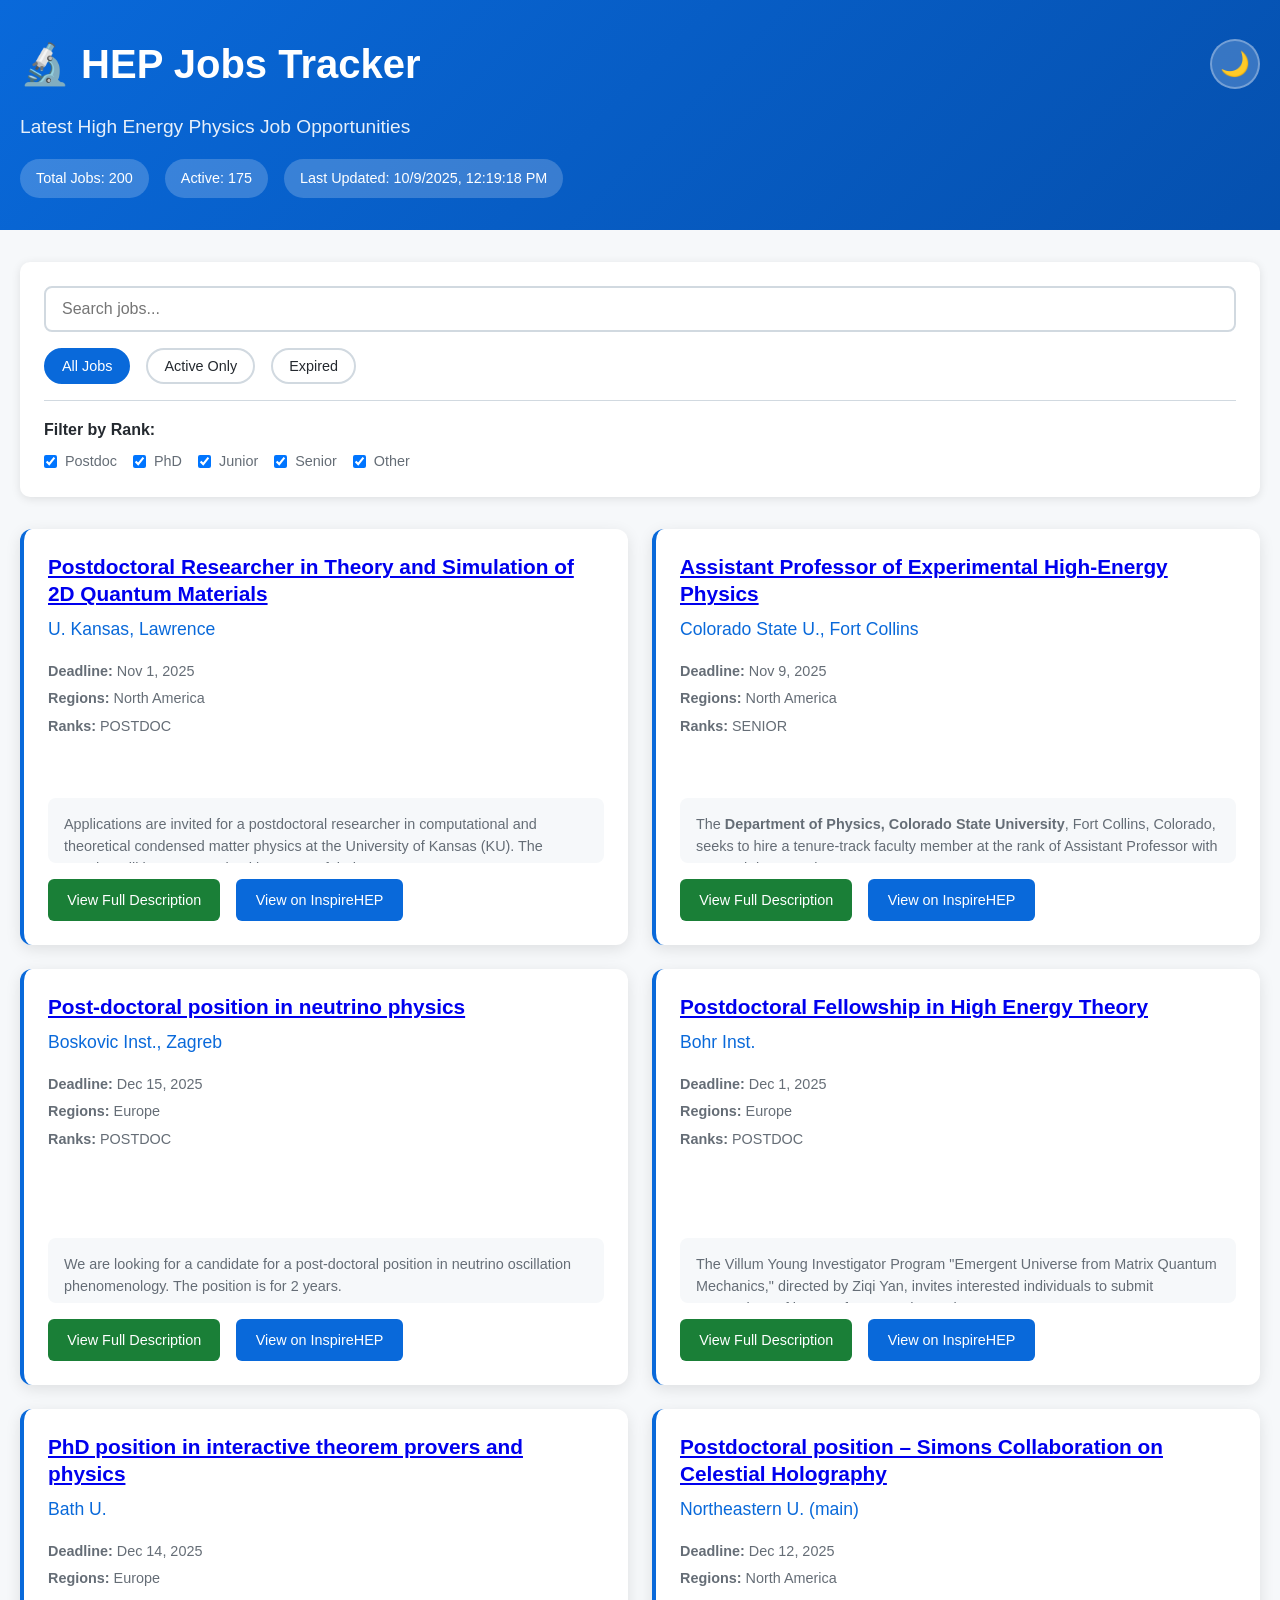
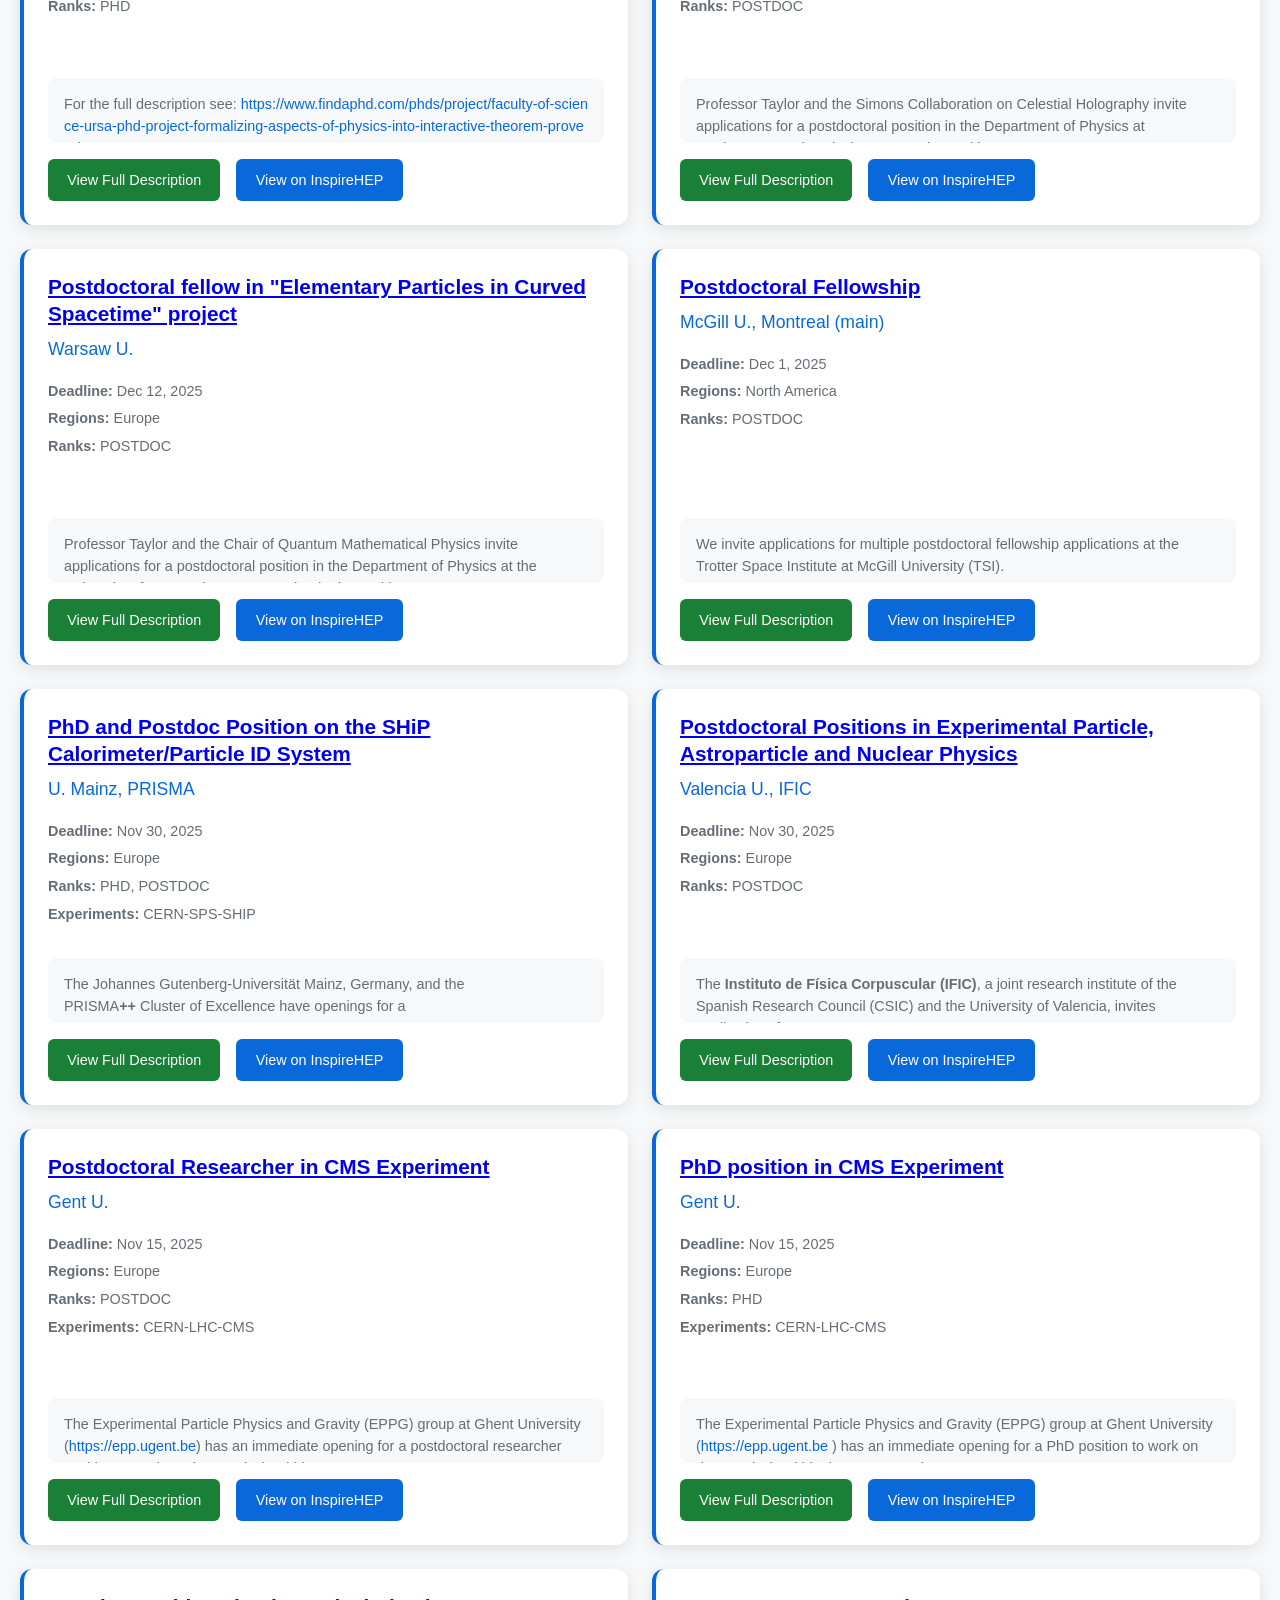
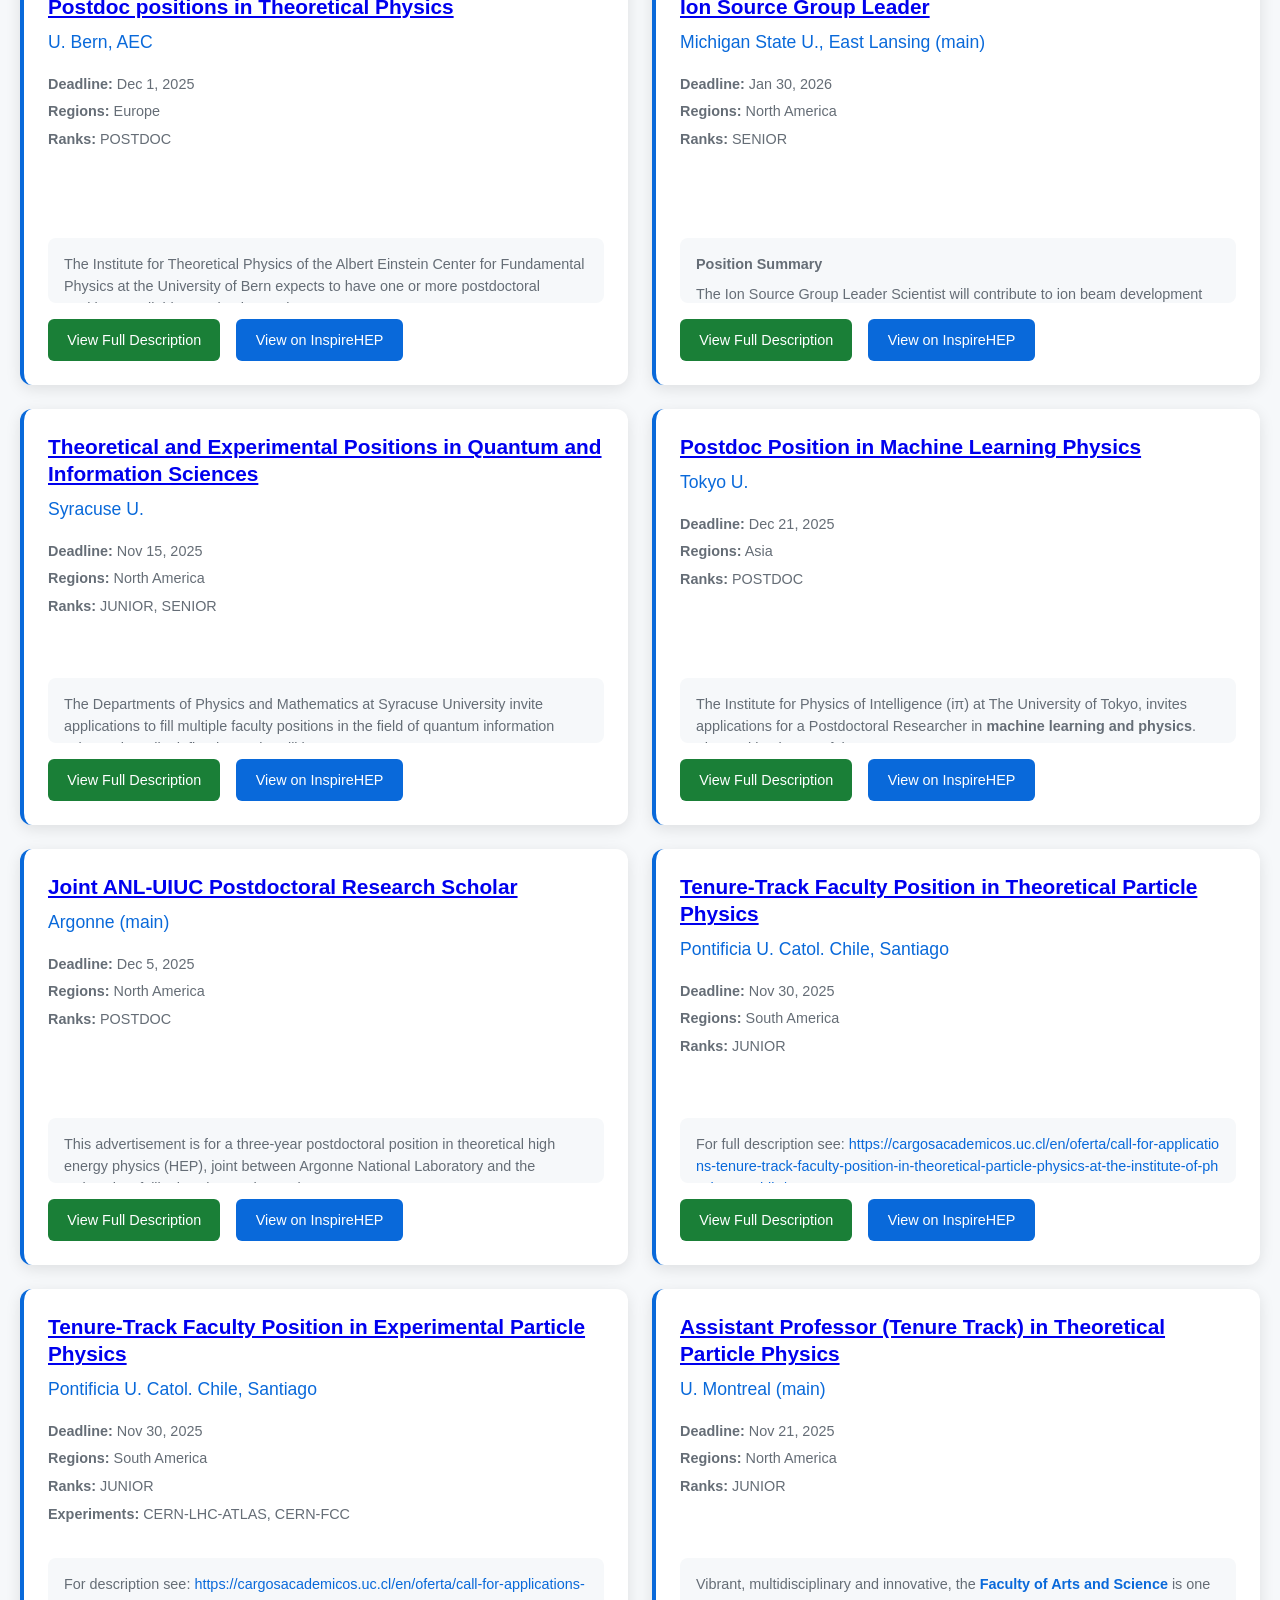
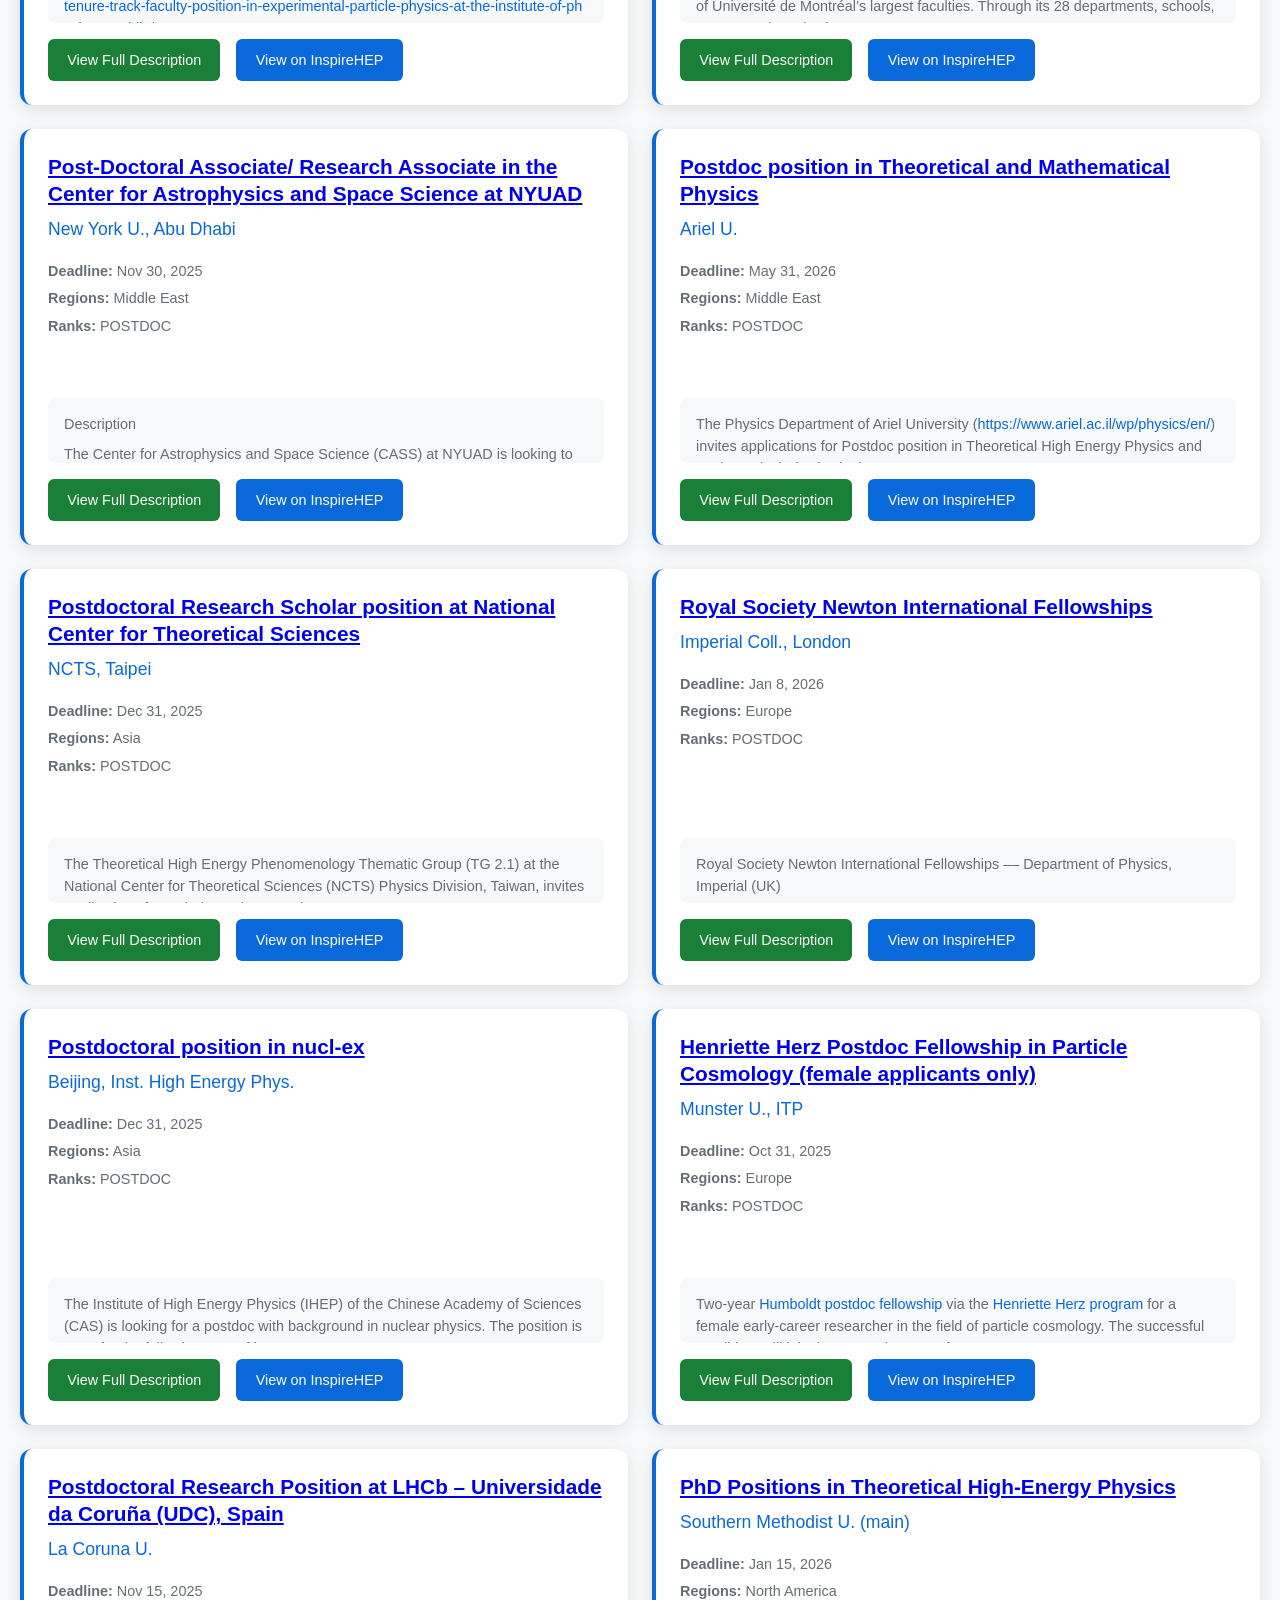
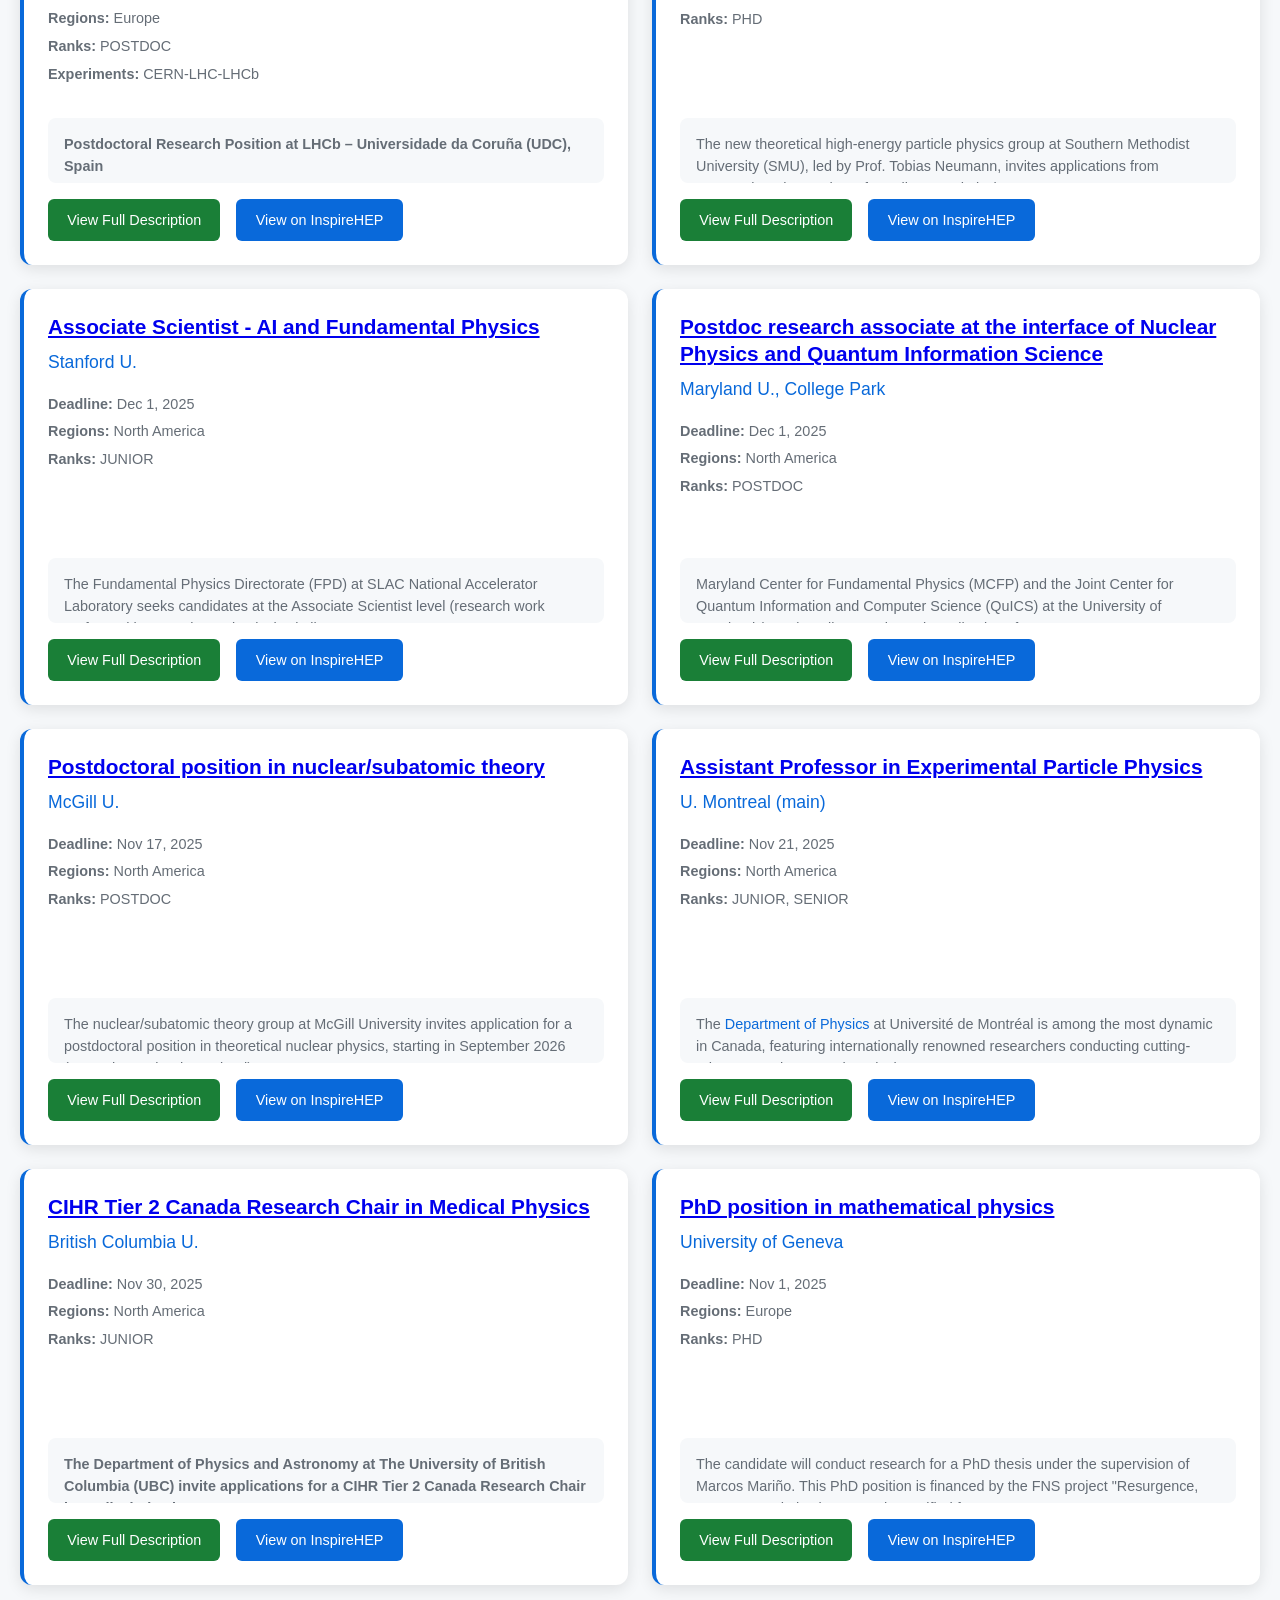
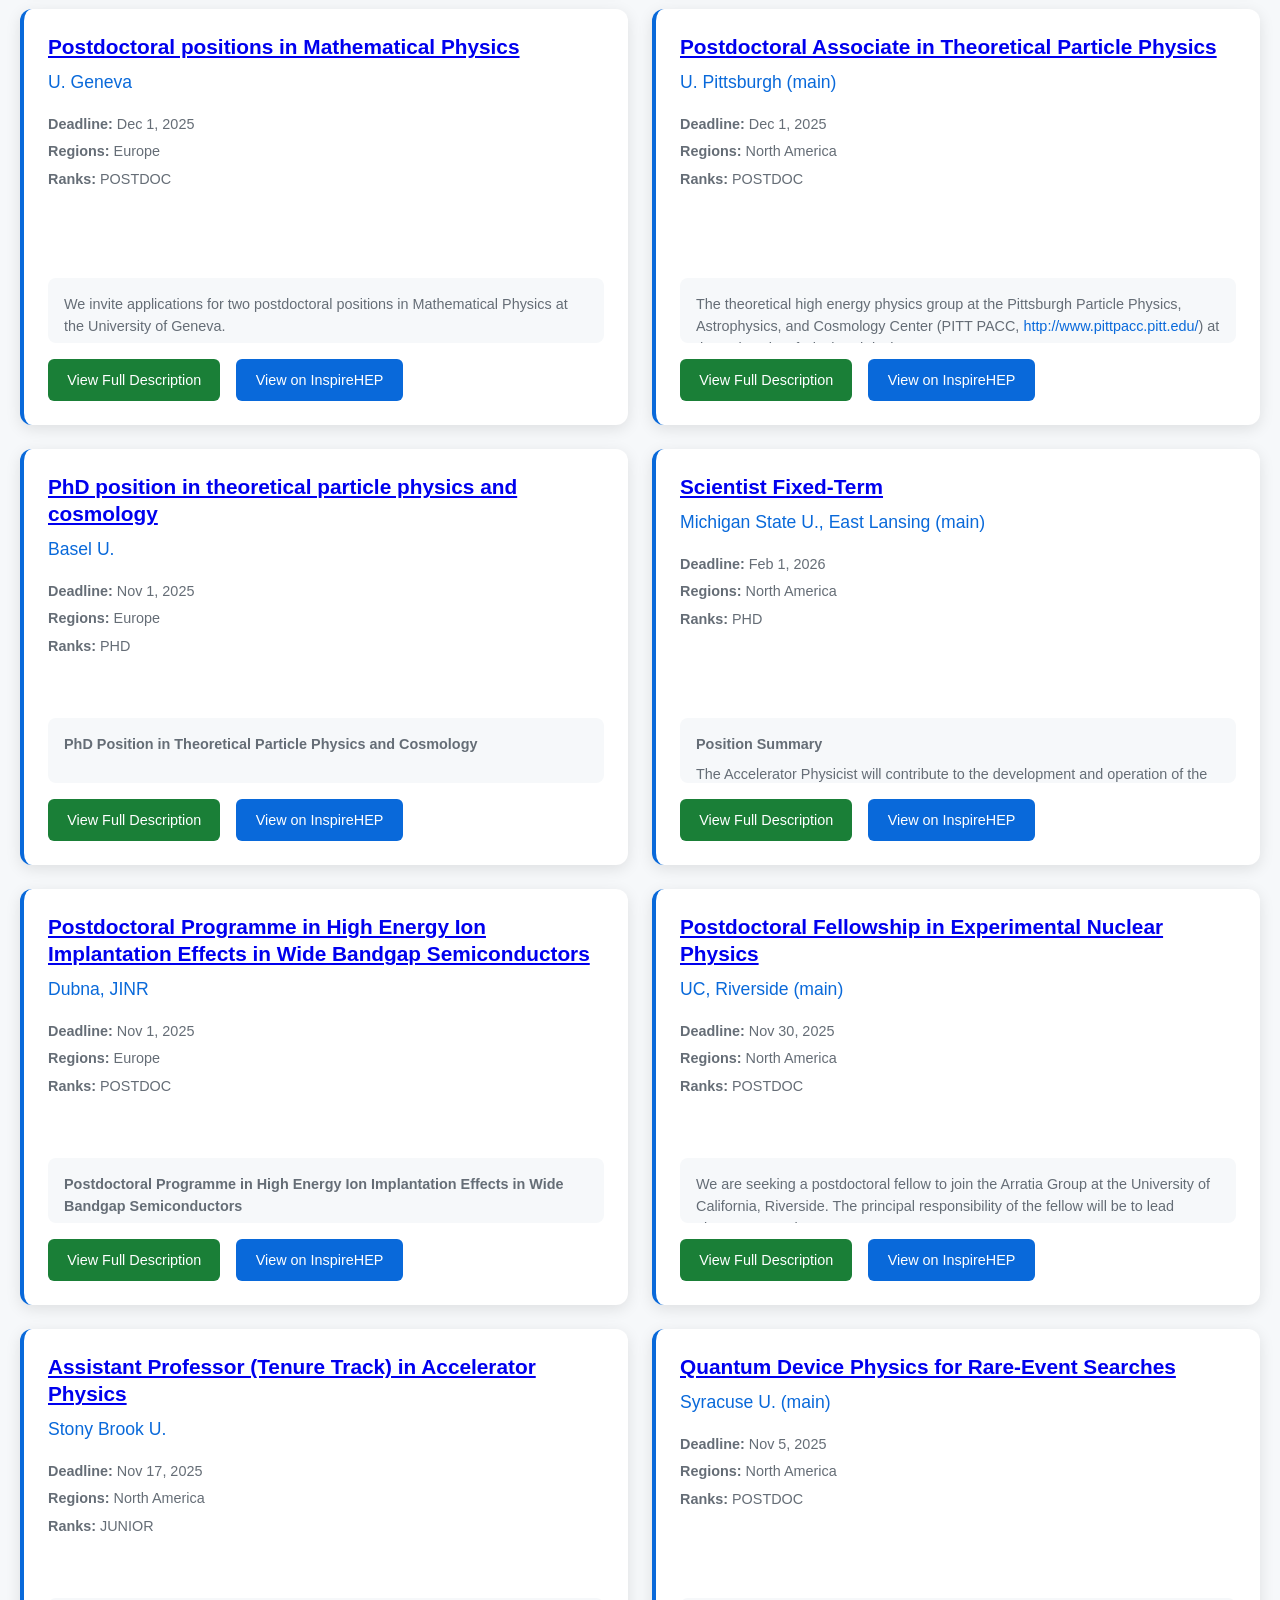
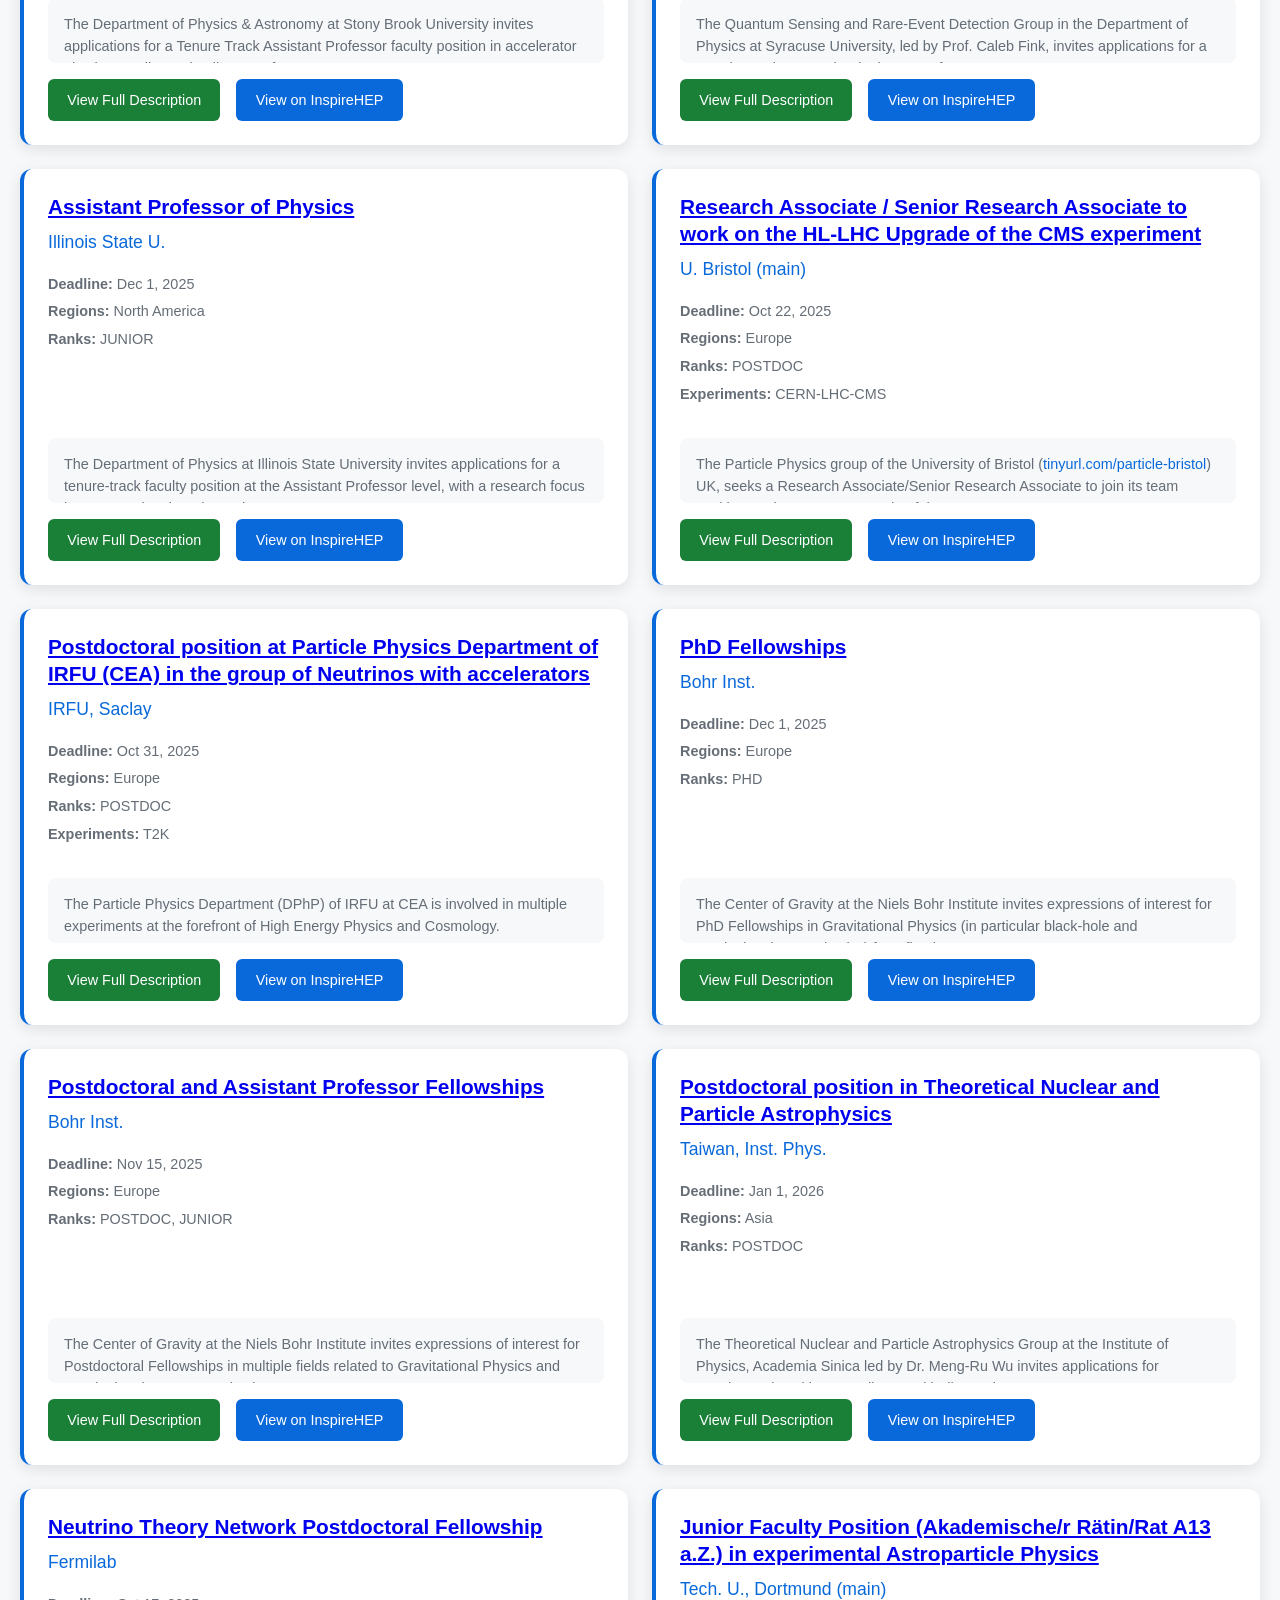
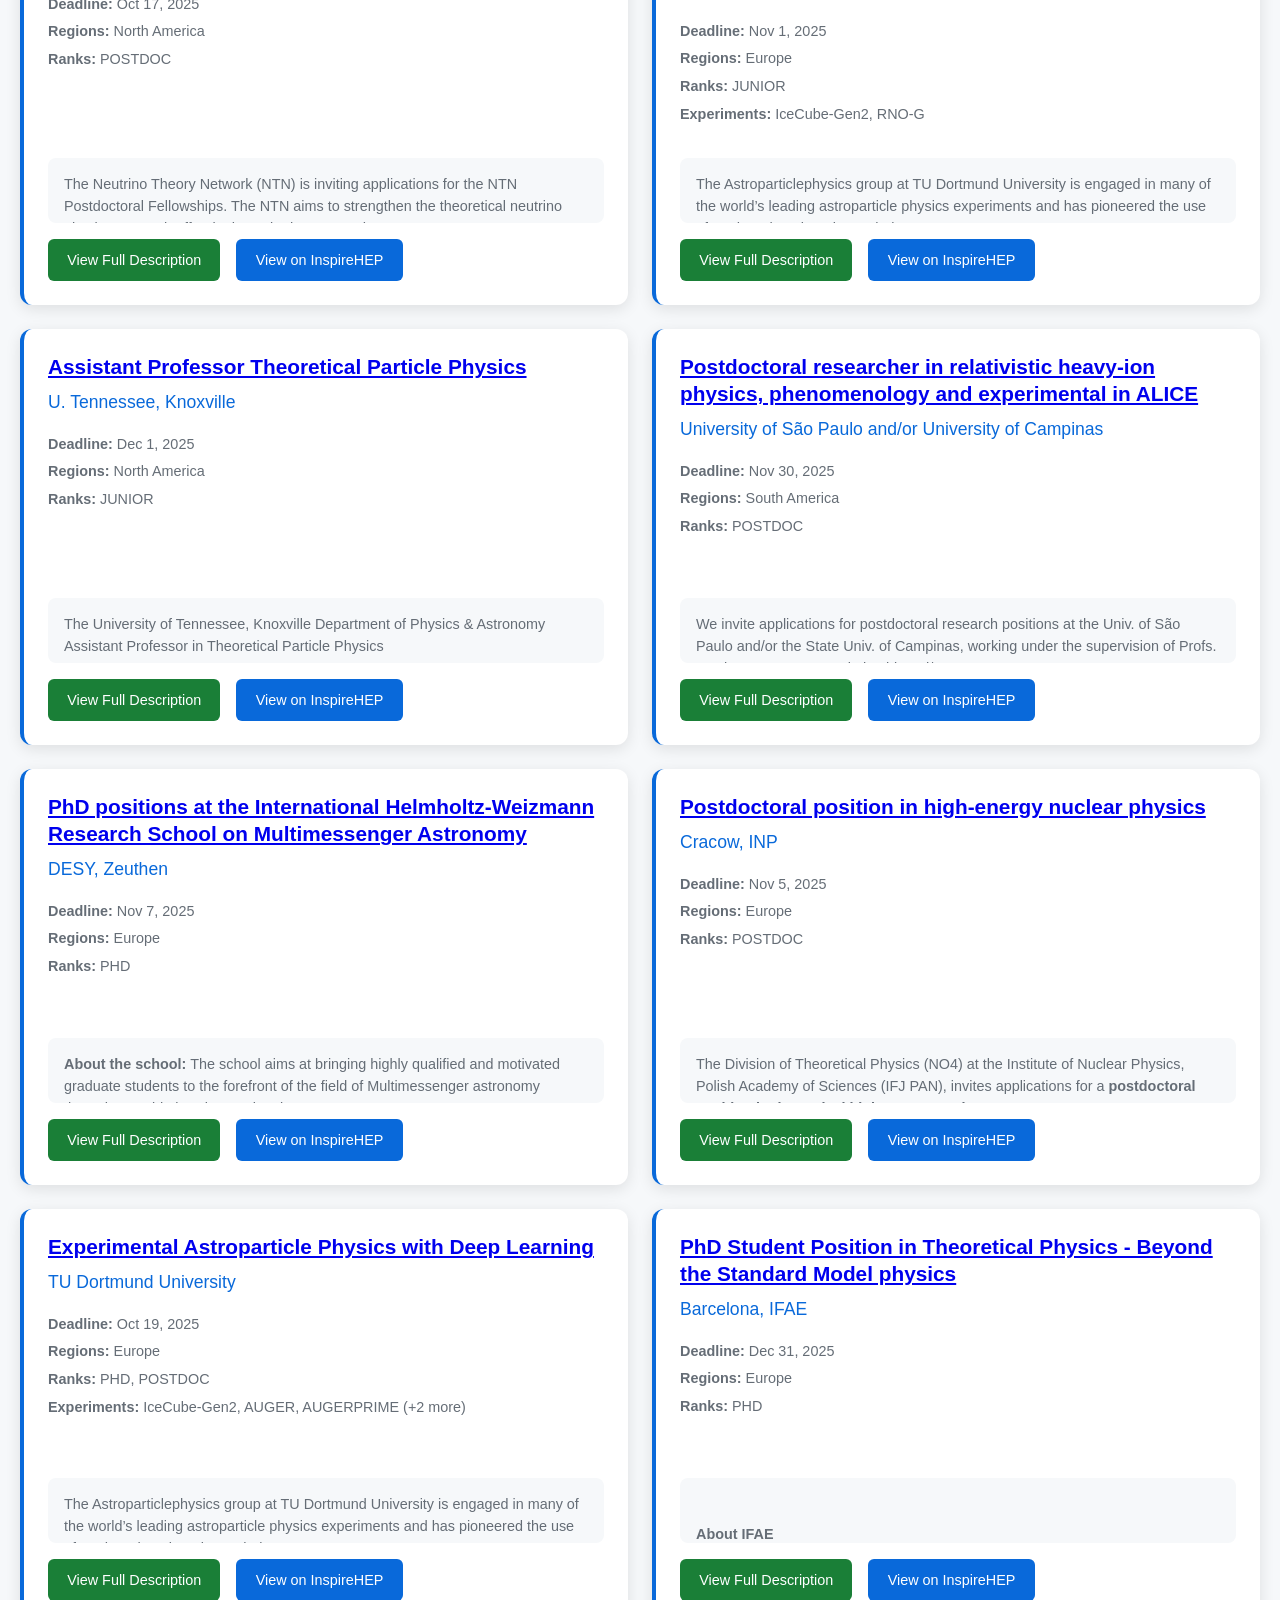
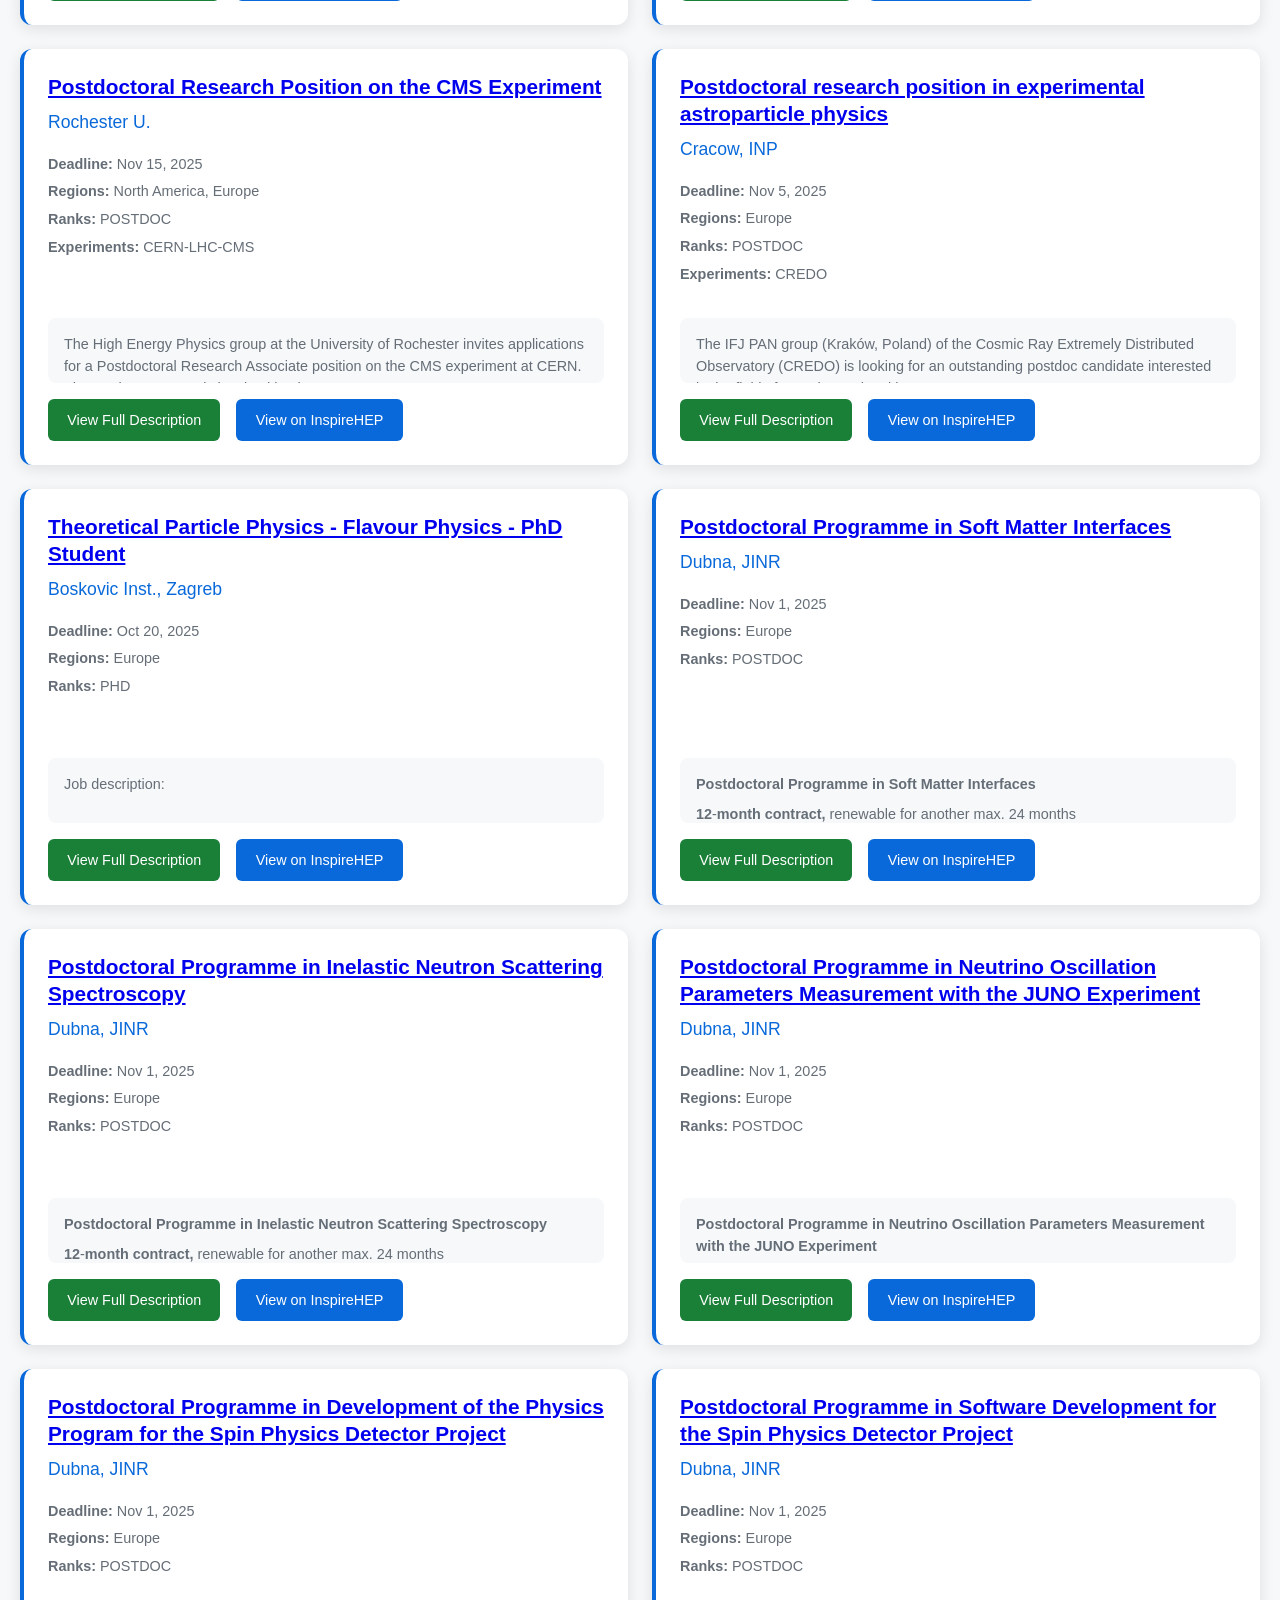
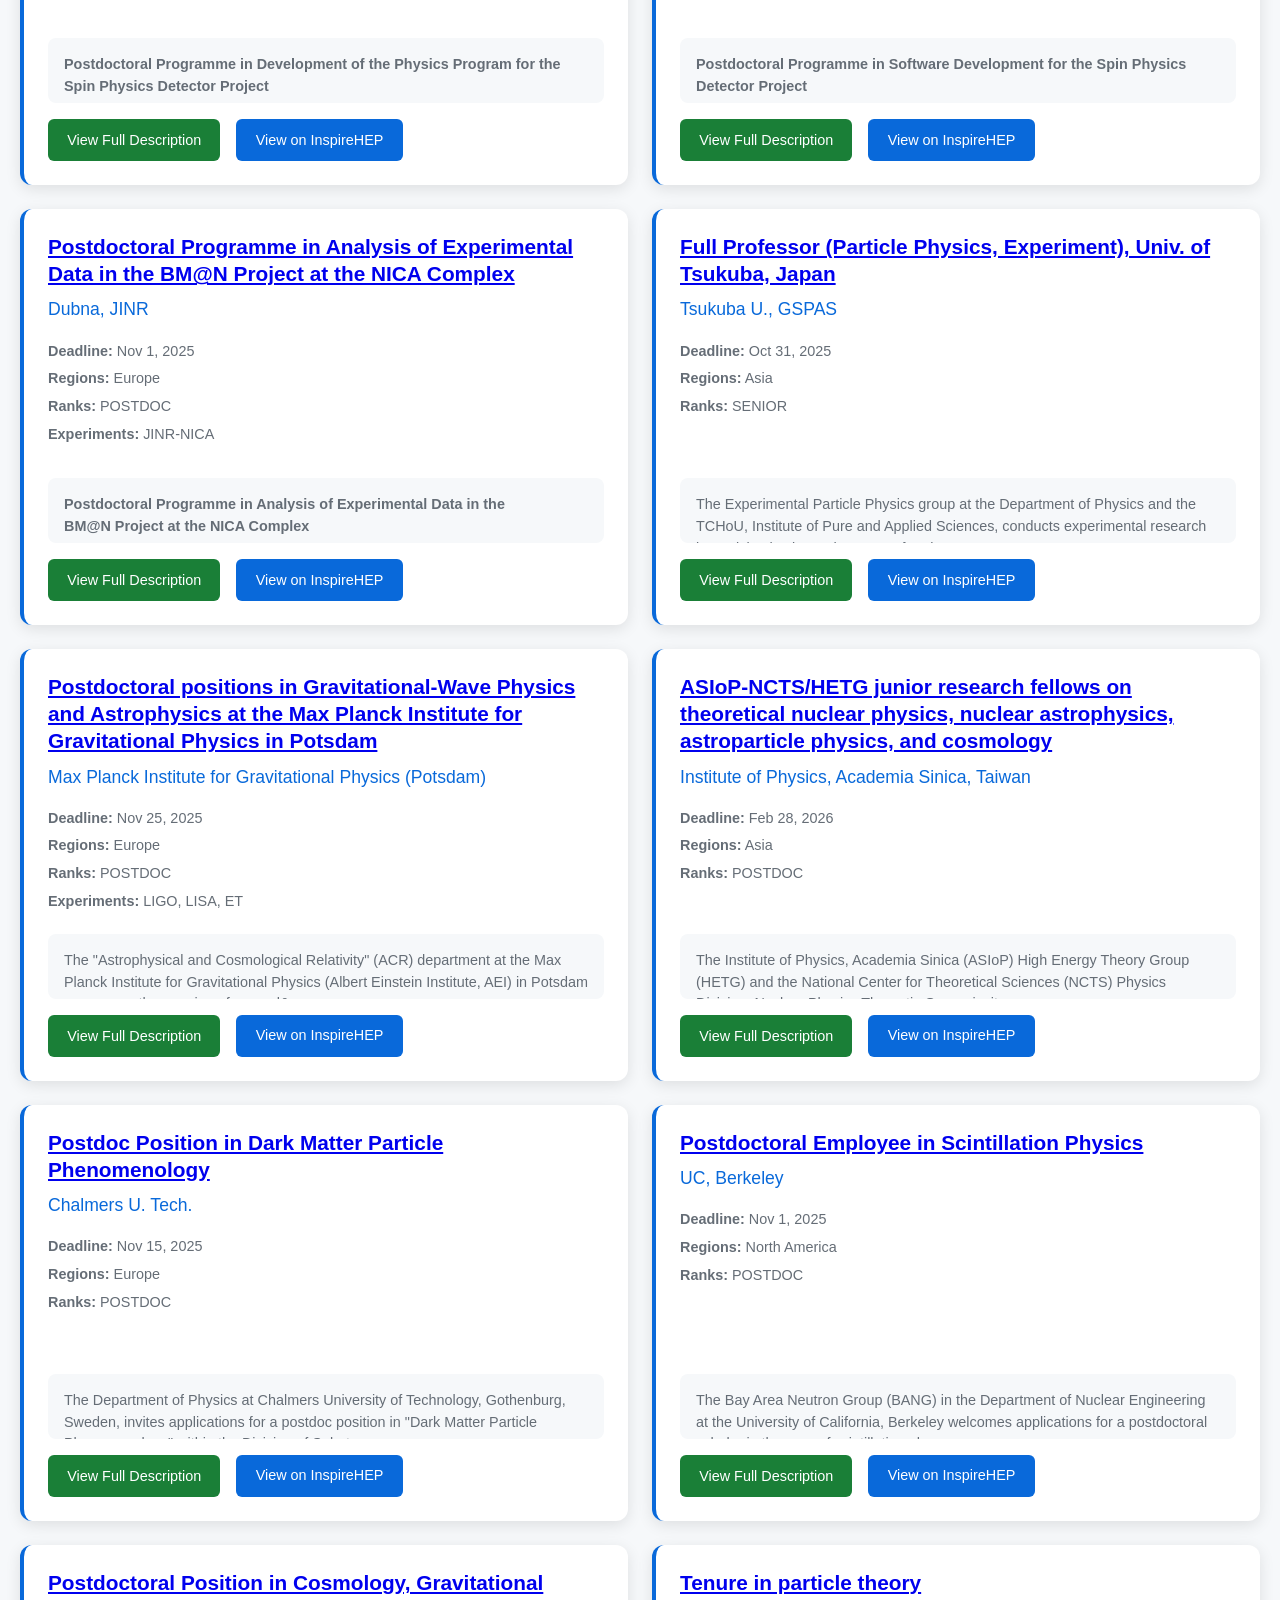
==== commit 43efb19a: "refactor: improve job card layout with CSS grid and enhance modal description styling" ====
--- a/site/index.html
+++ b/site/index.html
@@ -19,7 +19,7 @@
             <div class="stats">
                 <span class="stat">Total Jobs: 200</span>
                 <span class="stat">Active: 175</span>
-                <span class="stat">Last Updated: 10/9/2025, 12:13:42 PM</span>
+                <span class="stat">Last Updated: 10/9/2025, 12:19:18 PM</span>
             </div>
         </div>
     </header>
--- a/site/style.css
+++ b/site/style.css
@@ -221,8 +221,10 @@
     box-shadow: 0 4px 15px var(--shadow-color);
     transition: transform 0.3s ease, box-shadow 0.3s ease, background-color 0.3s ease;
     border-left: 4px solid var(--card-border);
-    display: flex;
-    flex-direction: column;
+    display: grid;
+    grid-template-rows: auto minmax(5.2em, 1fr) auto auto;
+    gap: 0;
+    min-height: 26em;
 }
 
 .job-card:hover {
@@ -237,8 +239,6 @@
 
 .job-header {
     margin-bottom: 1rem;
-    min-height: 5.5em;
-    max-height: 5.5em;
 }
 
 .job-title {
@@ -246,13 +246,6 @@
     color: var(--text-primary);
     margin-bottom: 0.5rem;
     line-height: 1.3;
-    display: -webkit-box;
-    -webkit-line-clamp: 2;
-    line-clamp: 2;
-    -webkit-box-orient: vertical;
-    overflow: hidden;
-    min-height: 3.4em;
-    max-height: 3.4em;
 }
 
 [data-theme="dark"] .job-title {
@@ -269,8 +262,6 @@
     margin-bottom: 1rem;
     font-size: 0.9rem;
     color: var(--text-secondary);
-    min-height: 5.2em;
-    max-height: 5.2em;
 }
 
 .job-meta > div {
@@ -541,42 +532,176 @@
     color: var(--text-primary);
     line-height: 1.8;
     margin-bottom: 1.5rem;
-    font-size: 0.95rem;
-}
-
-.modal-description h1,
-.modal-description h2,
-.modal-description h3,
+    font-size: 1rem;
+}
+
+.modal-description h1 {
+    font-size: 1.8rem;
+    font-weight: 700;
+    margin-top: 1.5rem;
+    margin-bottom: 1rem;
+    color: var(--text-primary);
+    border-bottom: 2px solid var(--border-color);
+    padding-bottom: 0.5rem;
+}
+
+.modal-description h2 {
+    font-size: 1.5rem;
+    font-weight: 600;
+    margin-top: 1.5rem;
+    margin-bottom: 0.75rem;
+    color: var(--text-primary);
+}
+
+.modal-description h3 {
+    font-size: 1.25rem;
+    font-weight: 600;
+    margin-top: 1.25rem;
+    margin-bottom: 0.75rem;
+    color: var(--text-primary);
+}
+
 .modal-description h4,
 .modal-description h5,
 .modal-description h6 {
+    font-size: 1.1rem;
+    font-weight: 600;
     margin-top: 1rem;
     margin-bottom: 0.5rem;
     color: var(--text-primary);
 }
 
+.modal-description h1:first-child,
+.modal-description h2:first-child,
+.modal-description h3:first-child,
+.modal-description h4:first-child,
+.modal-description h5:first-child,
+.modal-description h6:first-child {
+    margin-top: 0;
+}
+
 .modal-description p {
-    margin-bottom: 0.75rem;
+    margin-bottom: 1rem;
+    line-height: 1.8;
+}
+
+.modal-description p:last-child {
+    margin-bottom: 0;
 }
 
 .modal-description ul,
 .modal-description ol {
     margin-left: 1.5rem;
-    margin-bottom: 0.75rem;
+    margin-bottom: 1rem;
+    padding-left: 0.5rem;
+}
+
+.modal-description ul {
+    list-style-type: disc;
+}
+
+.modal-description ol {
+    list-style-type: decimal;
 }
 
 .modal-description li {
     margin-bottom: 0.5rem;
+    line-height: 1.7;
+}
+
+.modal-description li > ul,
+.modal-description li > ol {
+    margin-top: 0.5rem;
+    margin-bottom: 0.5rem;
+}
+
+.modal-description strong,
+.modal-description b {
+    font-weight: 600;
+    color: var(--text-primary);
+}
+
+.modal-description em,
+.modal-description i {
+    font-style: italic;
 }
 
 .modal-description a {
     color: var(--text-accent);
-    text-decoration: none;
+    text-decoration: underline;
+    text-decoration-thickness: 1px;
+    text-underline-offset: 2px;
     word-break: break-word;
+    transition: color 0.2s ease;
 }
 
 .modal-description a:hover {
-    text-decoration: underline;
+    color: var(--card-border);
+    text-decoration-thickness: 2px;
+}
+
+.modal-description code {
+    background: var(--bg-primary);
+    padding: 0.2rem 0.4rem;
+    border-radius: 4px;
+    font-family: 'Courier New', Courier, monospace;
+    font-size: 0.9em;
+    color: var(--text-accent);
+}
+
+.modal-description pre {
+    background: var(--bg-primary);
+    padding: 1rem;
+    border-radius: 8px;
+    overflow-x: auto;
+    margin-bottom: 1rem;
+    border: 1px solid var(--border-color);
+}
+
+.modal-description pre code {
+    background: transparent;
+    padding: 0;
+    color: var(--text-primary);
+}
+
+.modal-description blockquote {
+    border-left: 4px solid var(--text-accent);
+    padding-left: 1rem;
+    margin-left: 0;
+    margin-bottom: 1rem;
+    color: var(--text-secondary);
+    font-style: italic;
+}
+
+.modal-description hr {
+    border: none;
+    border-top: 1px solid var(--border-color);
+    margin: 1.5rem 0;
+}
+
+.modal-description table {
+    width: 100%;
+    border-collapse: collapse;
+    margin-bottom: 1rem;
+}
+
+.modal-description table th,
+.modal-description table td {
+    border: 1px solid var(--border-color);
+    padding: 0.5rem;
+    text-align: left;
+}
+
+.modal-description table th {
+    background: var(--bg-primary);
+    font-weight: 600;
+}
+
+.modal-description img {
+    max-width: 100%;
+    height: auto;
+    border-radius: 8px;
+    margin: 1rem 0;
 }
 
 .modal-actions {
@@ -755,8 +880,6 @@
     
     .job-title {
         font-size: 1.1rem;
-        min-height: 2.9em;
-        max-height: 2.9em;
     }
     
     .job-institution {
@@ -789,8 +912,6 @@
     
     .job-meta {
         font-size: 0.8rem;
-        min-height: 4.6em;
-        max-height: 4.6em;
     }
     
     .job-description {
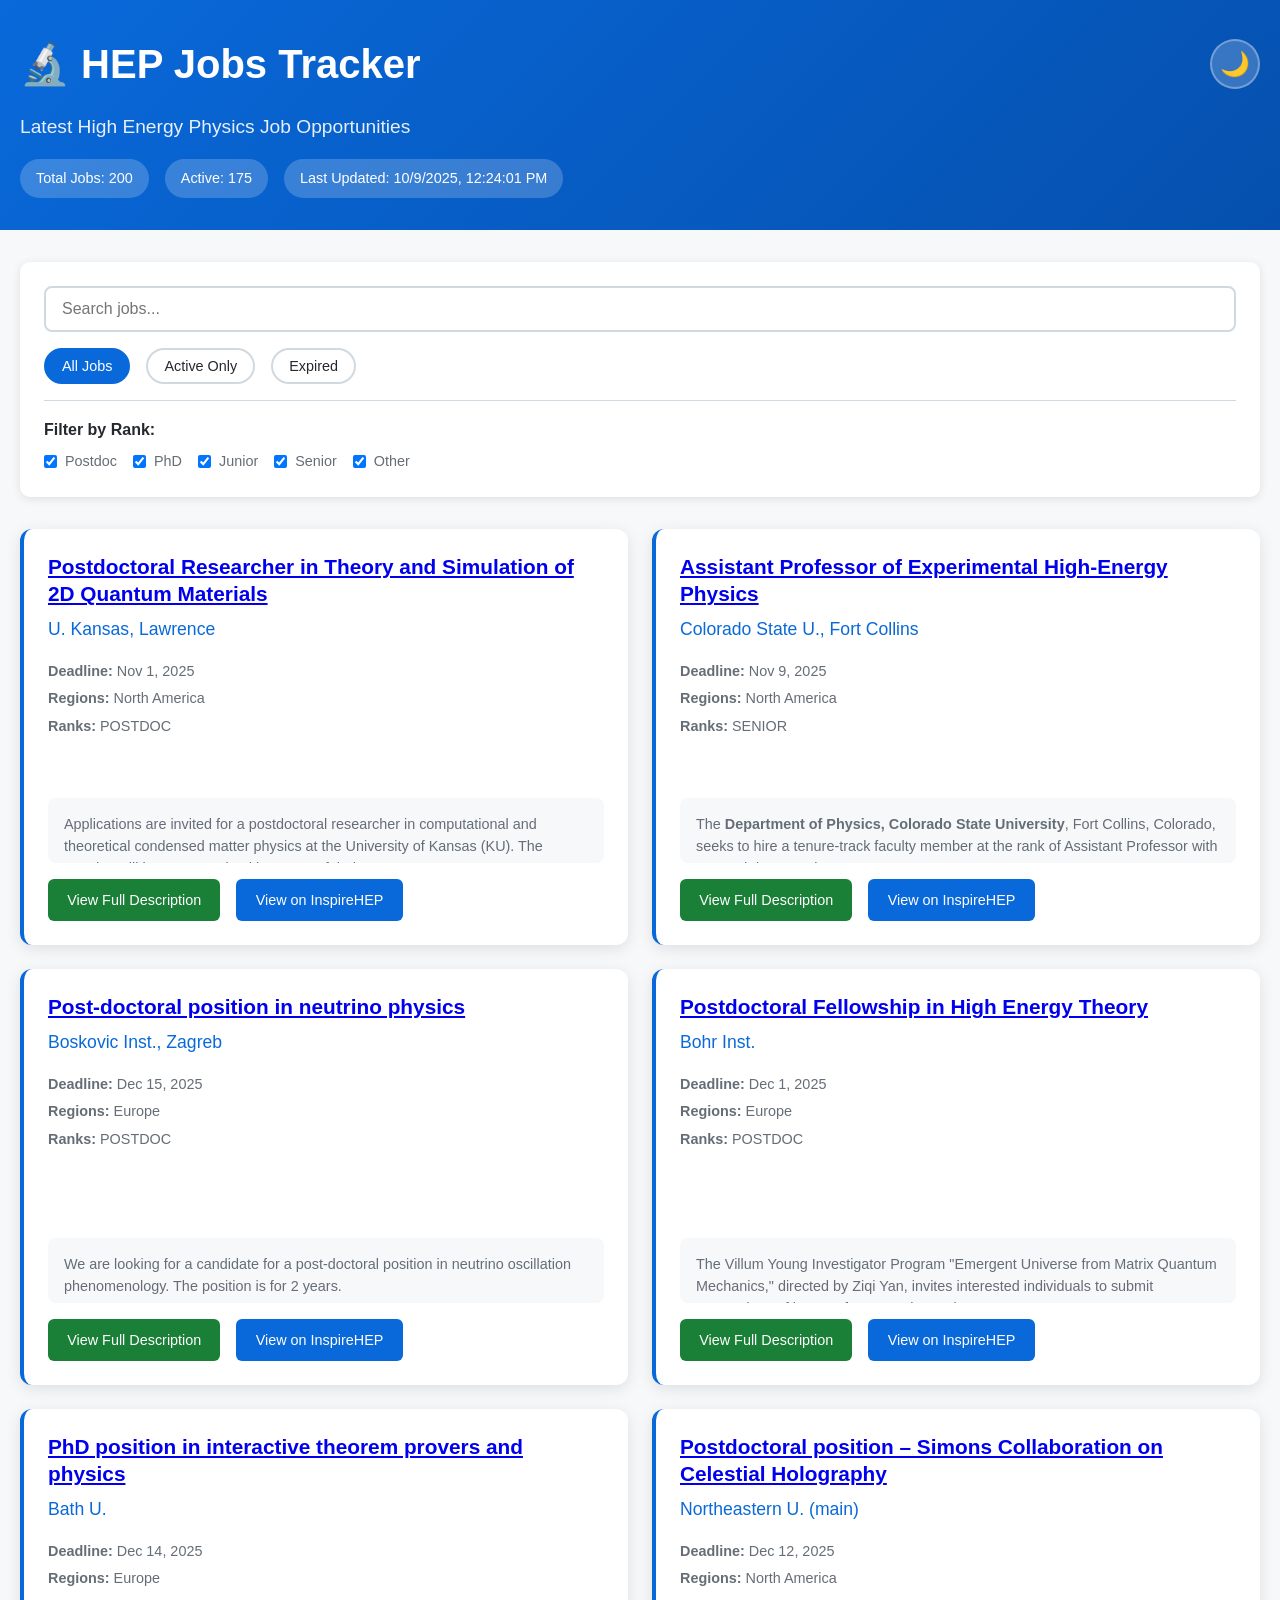
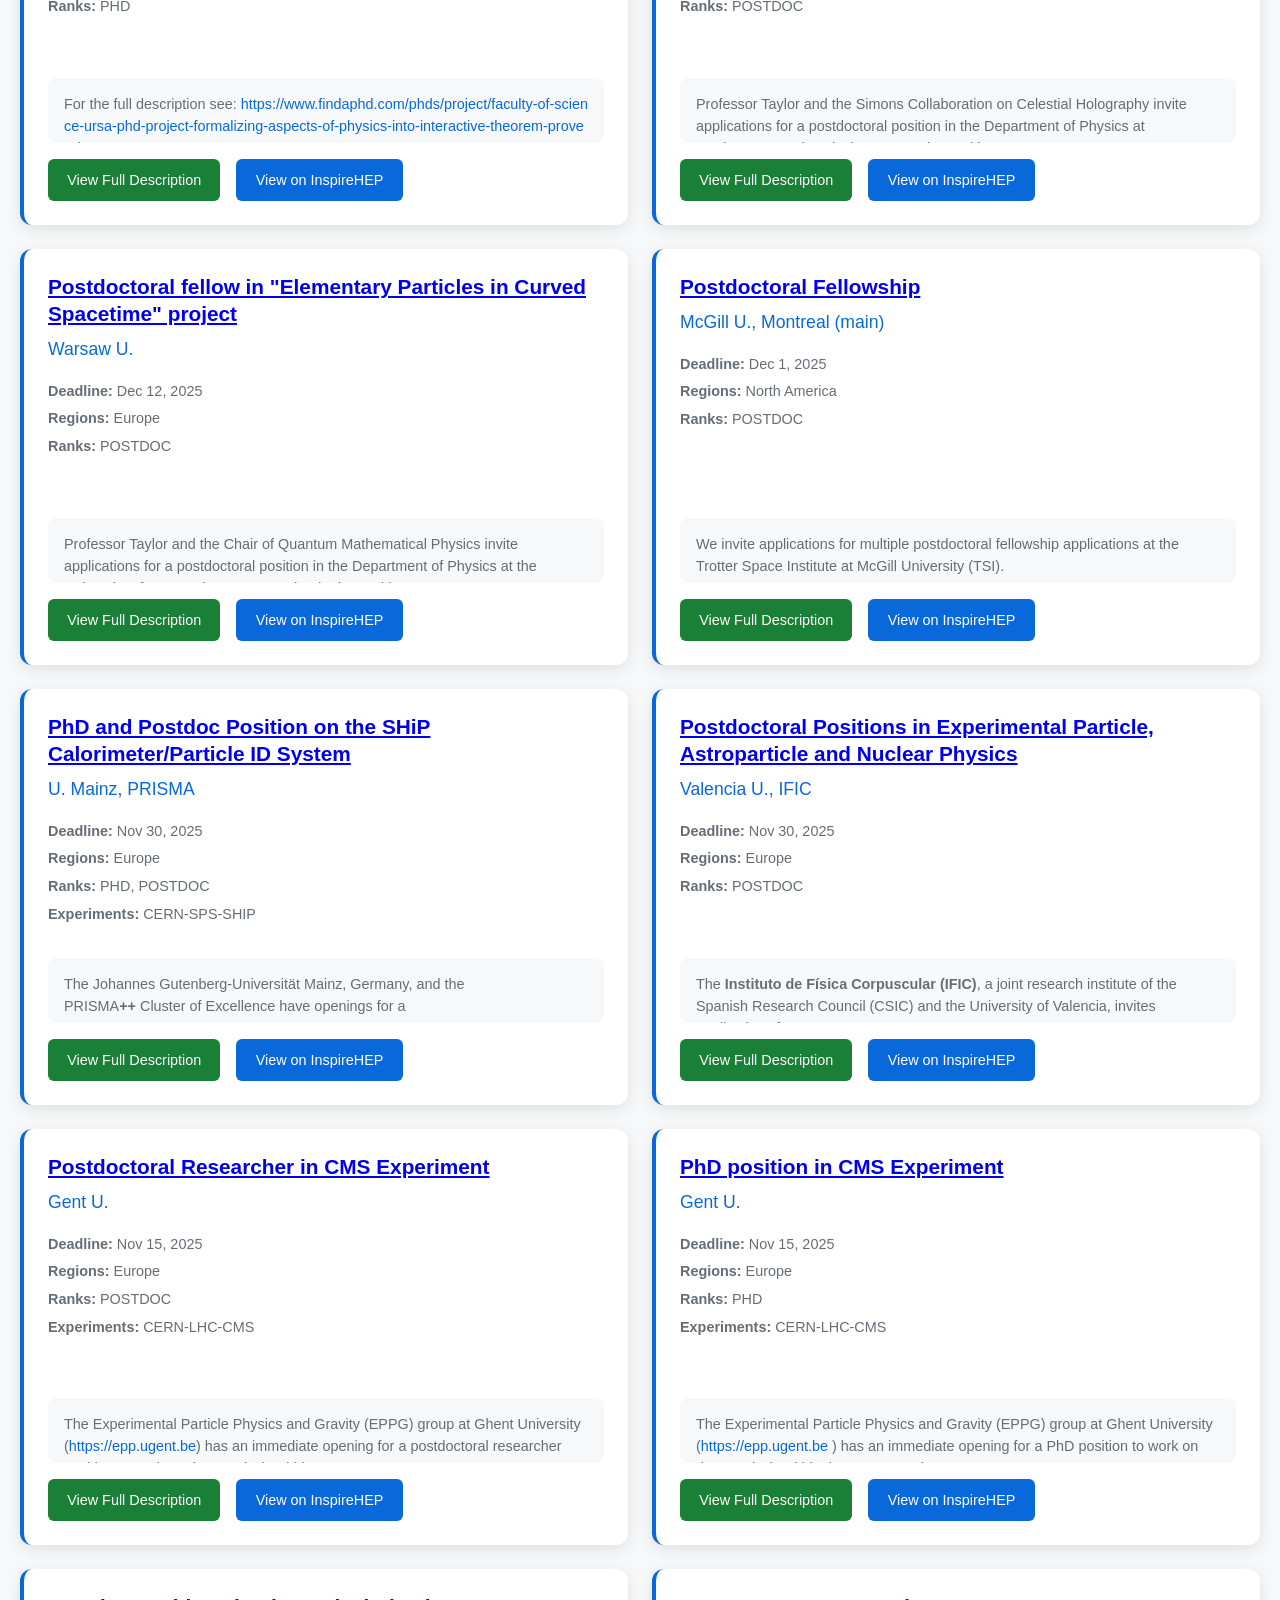
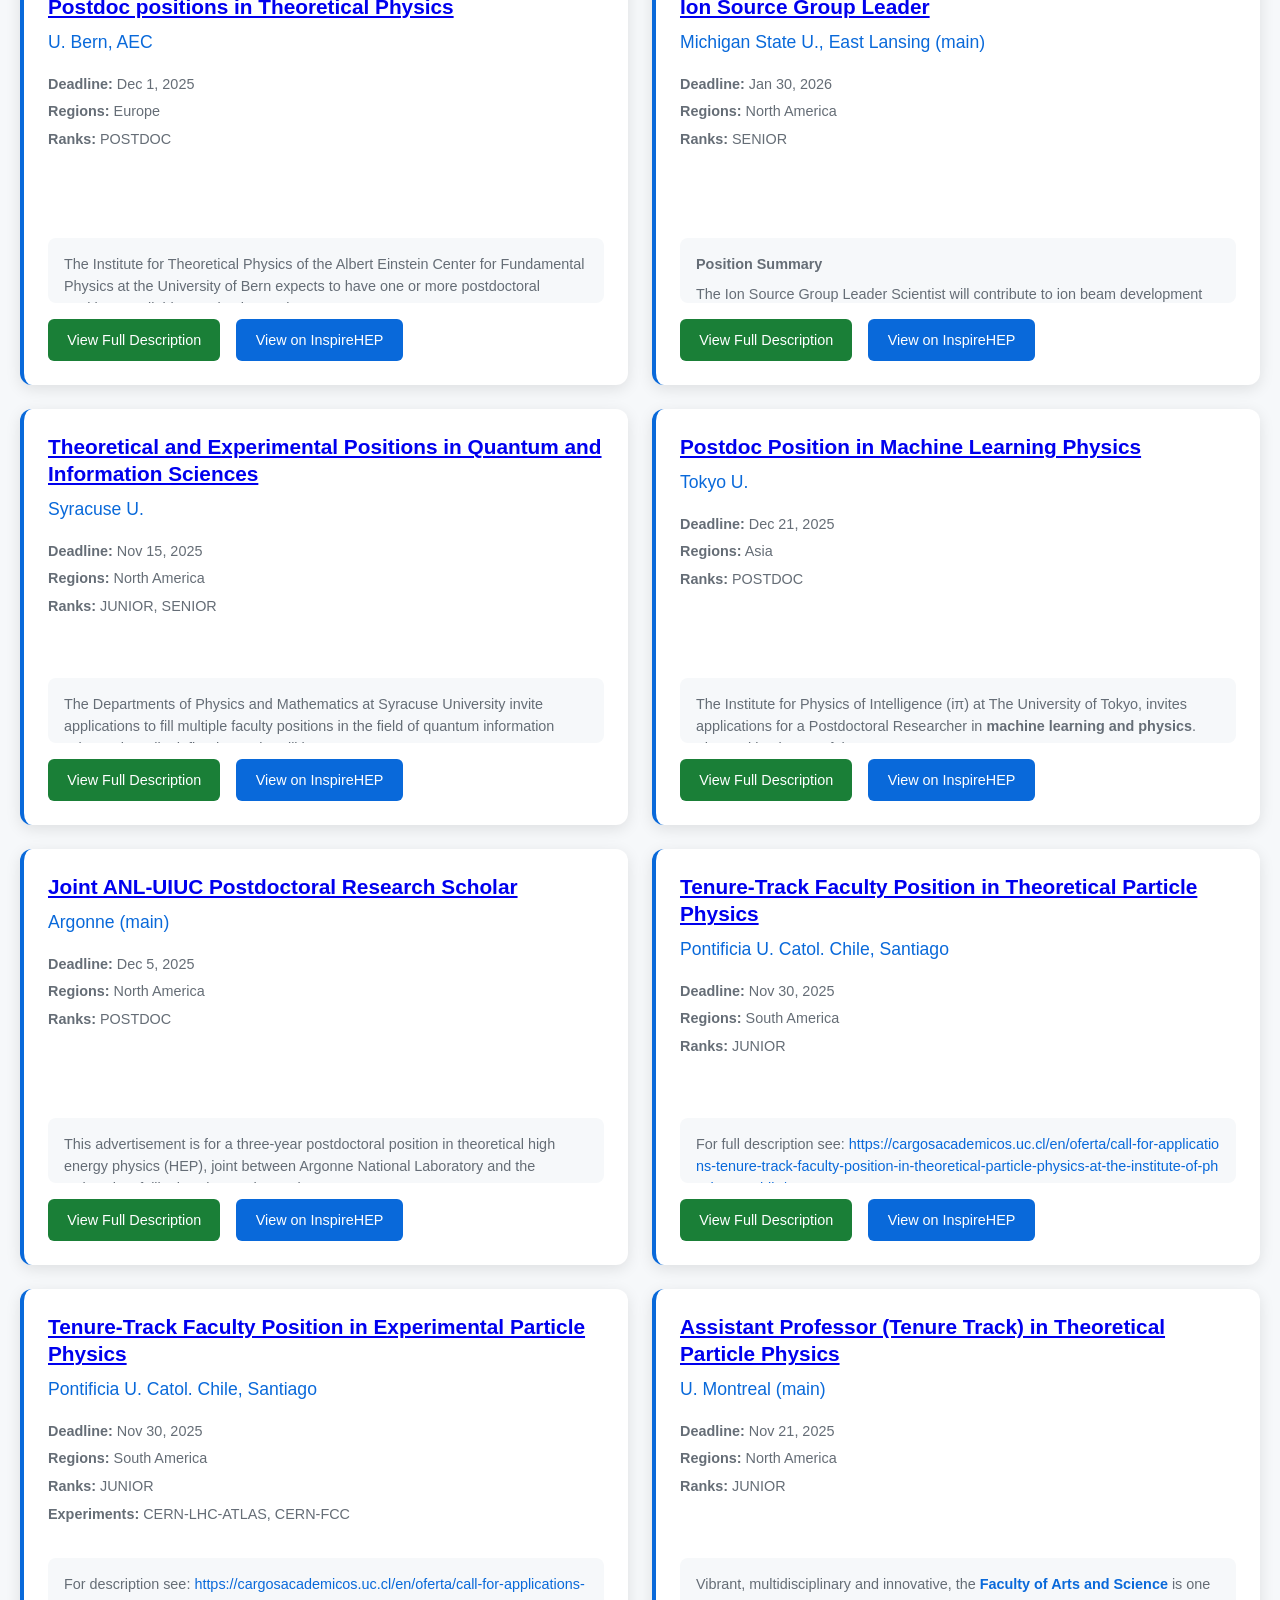
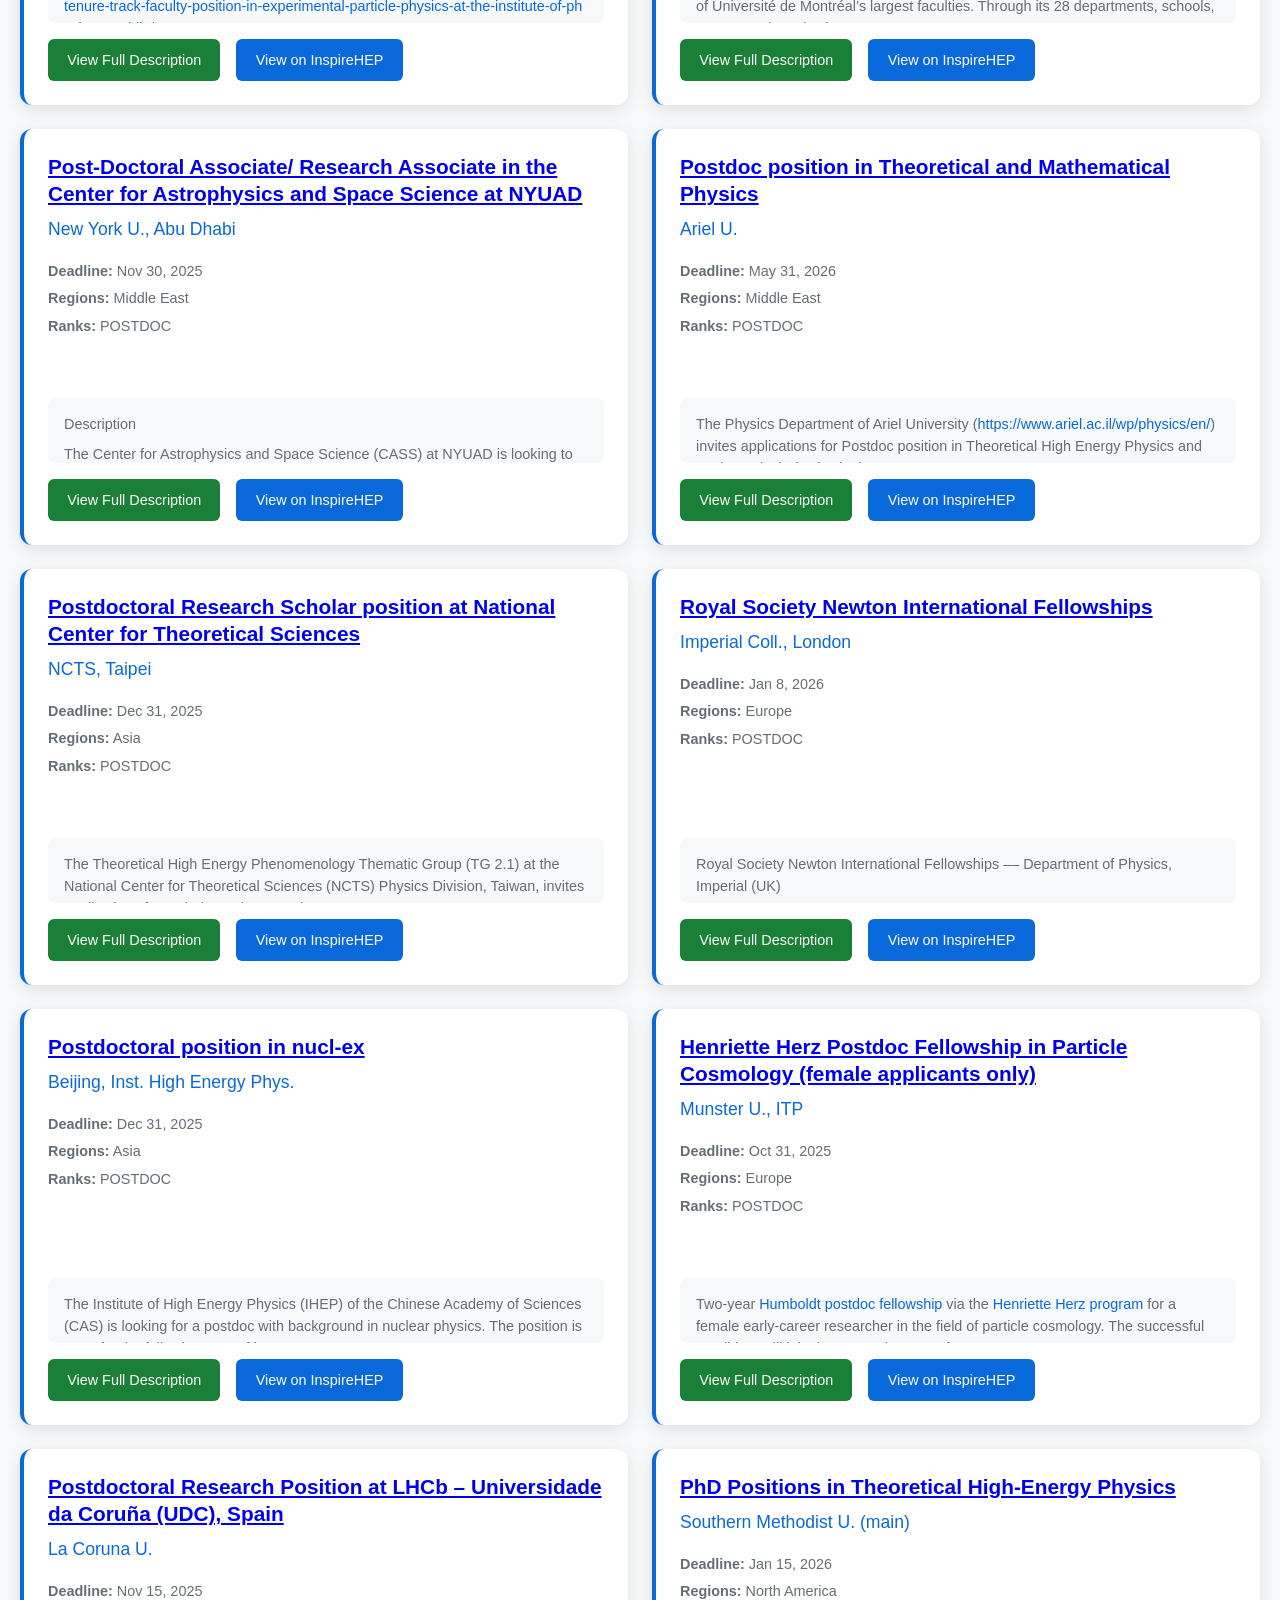
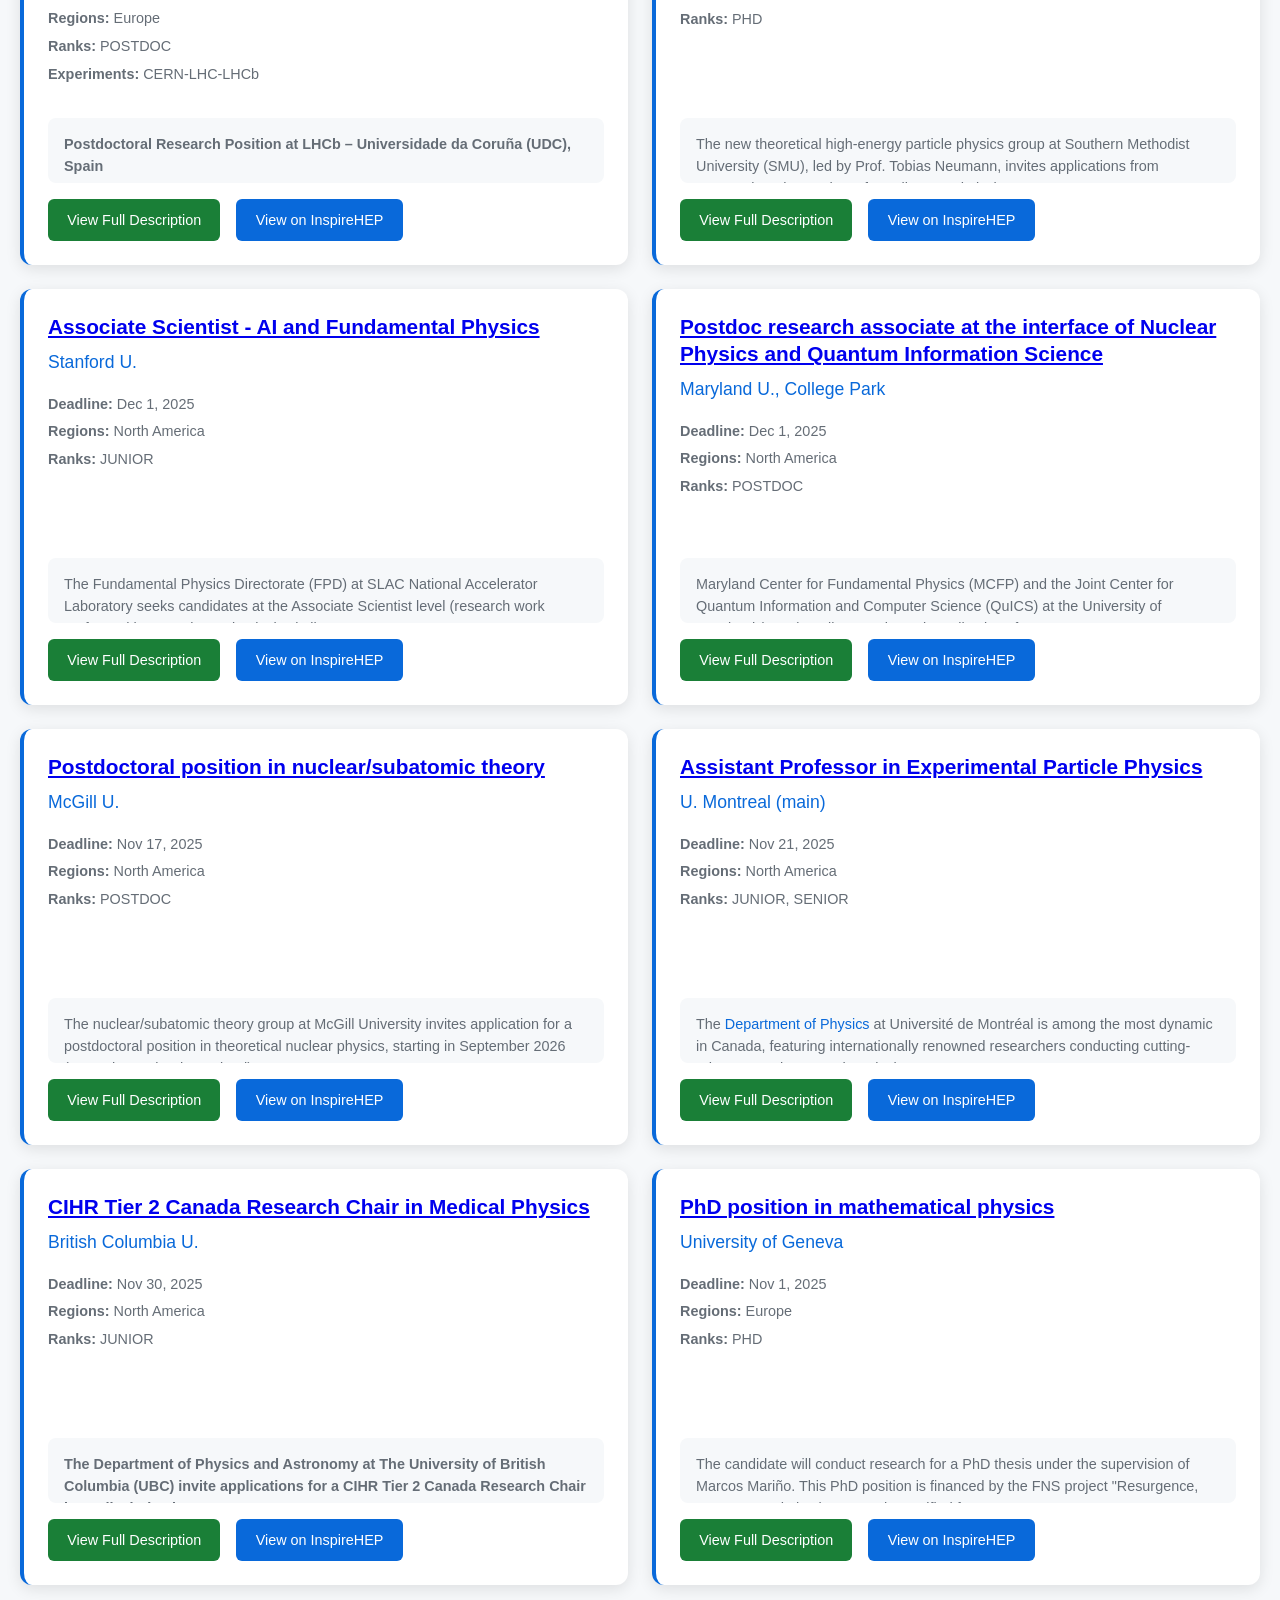
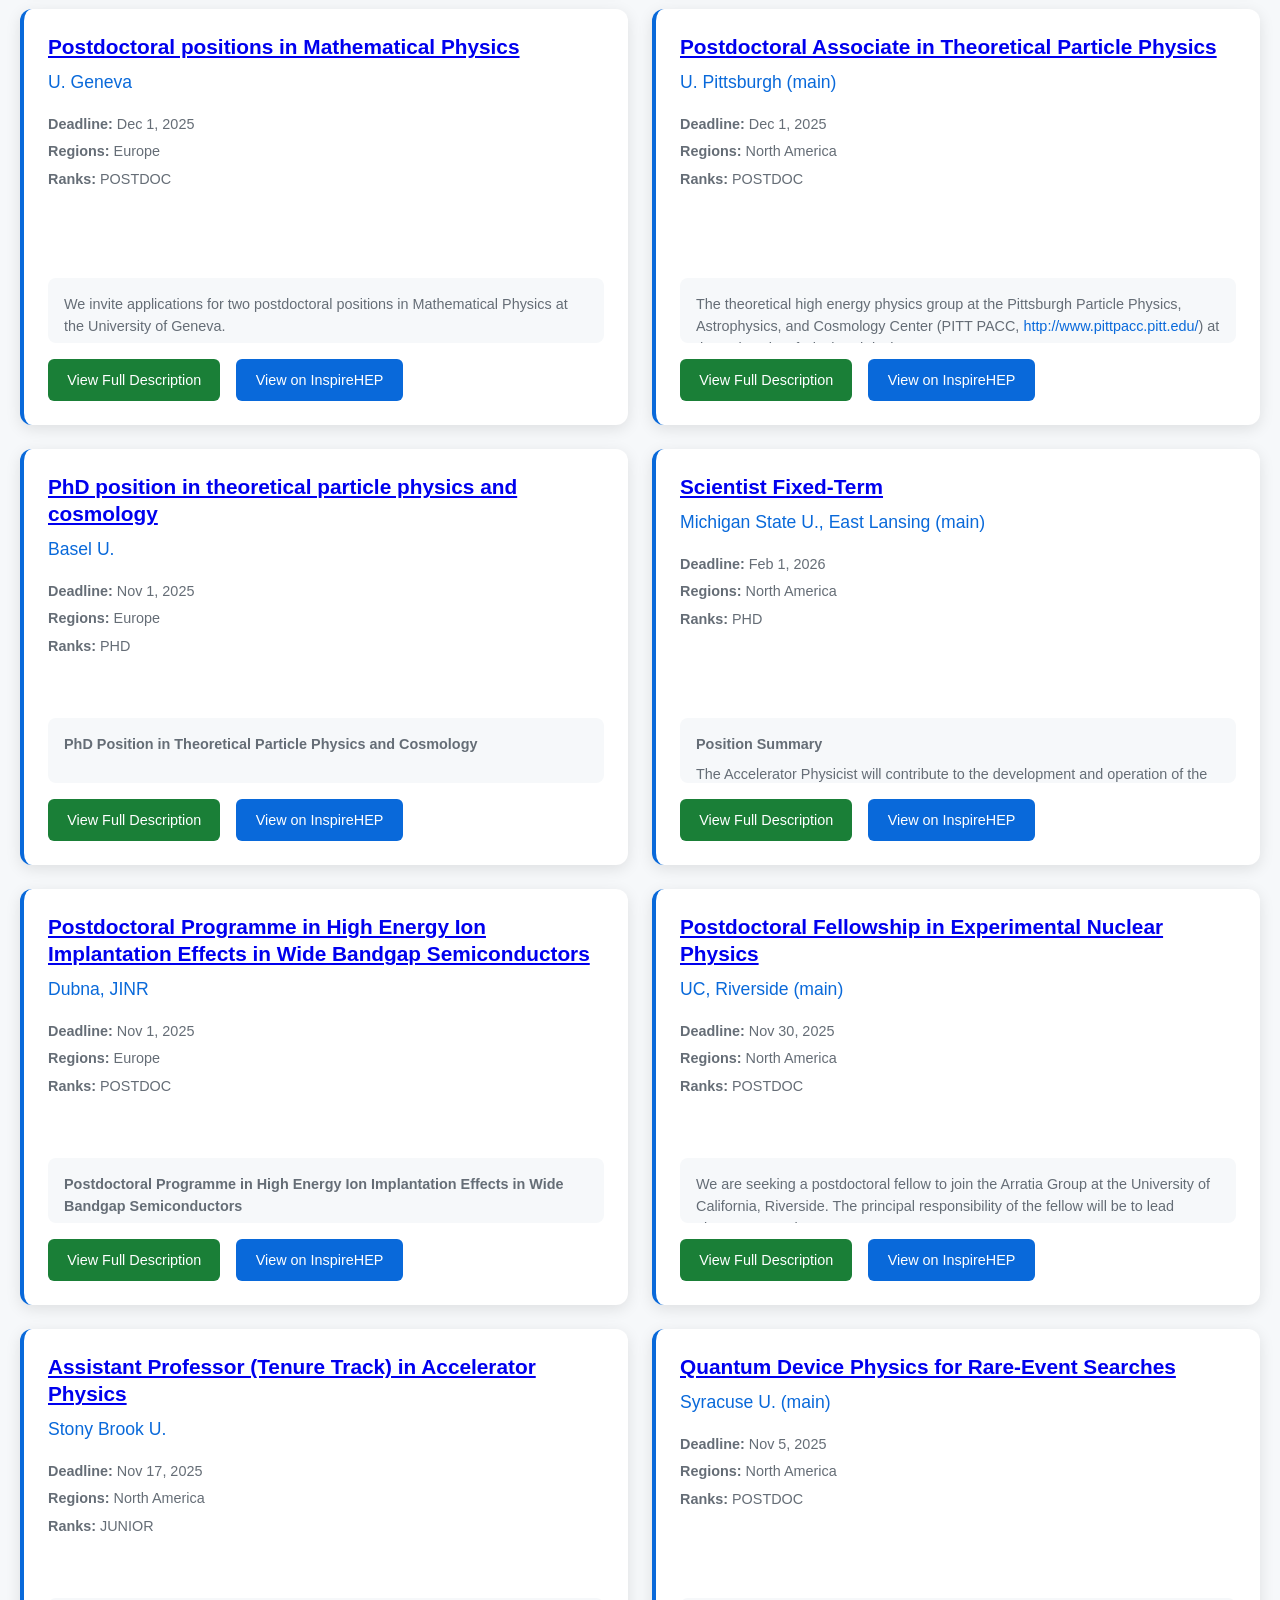
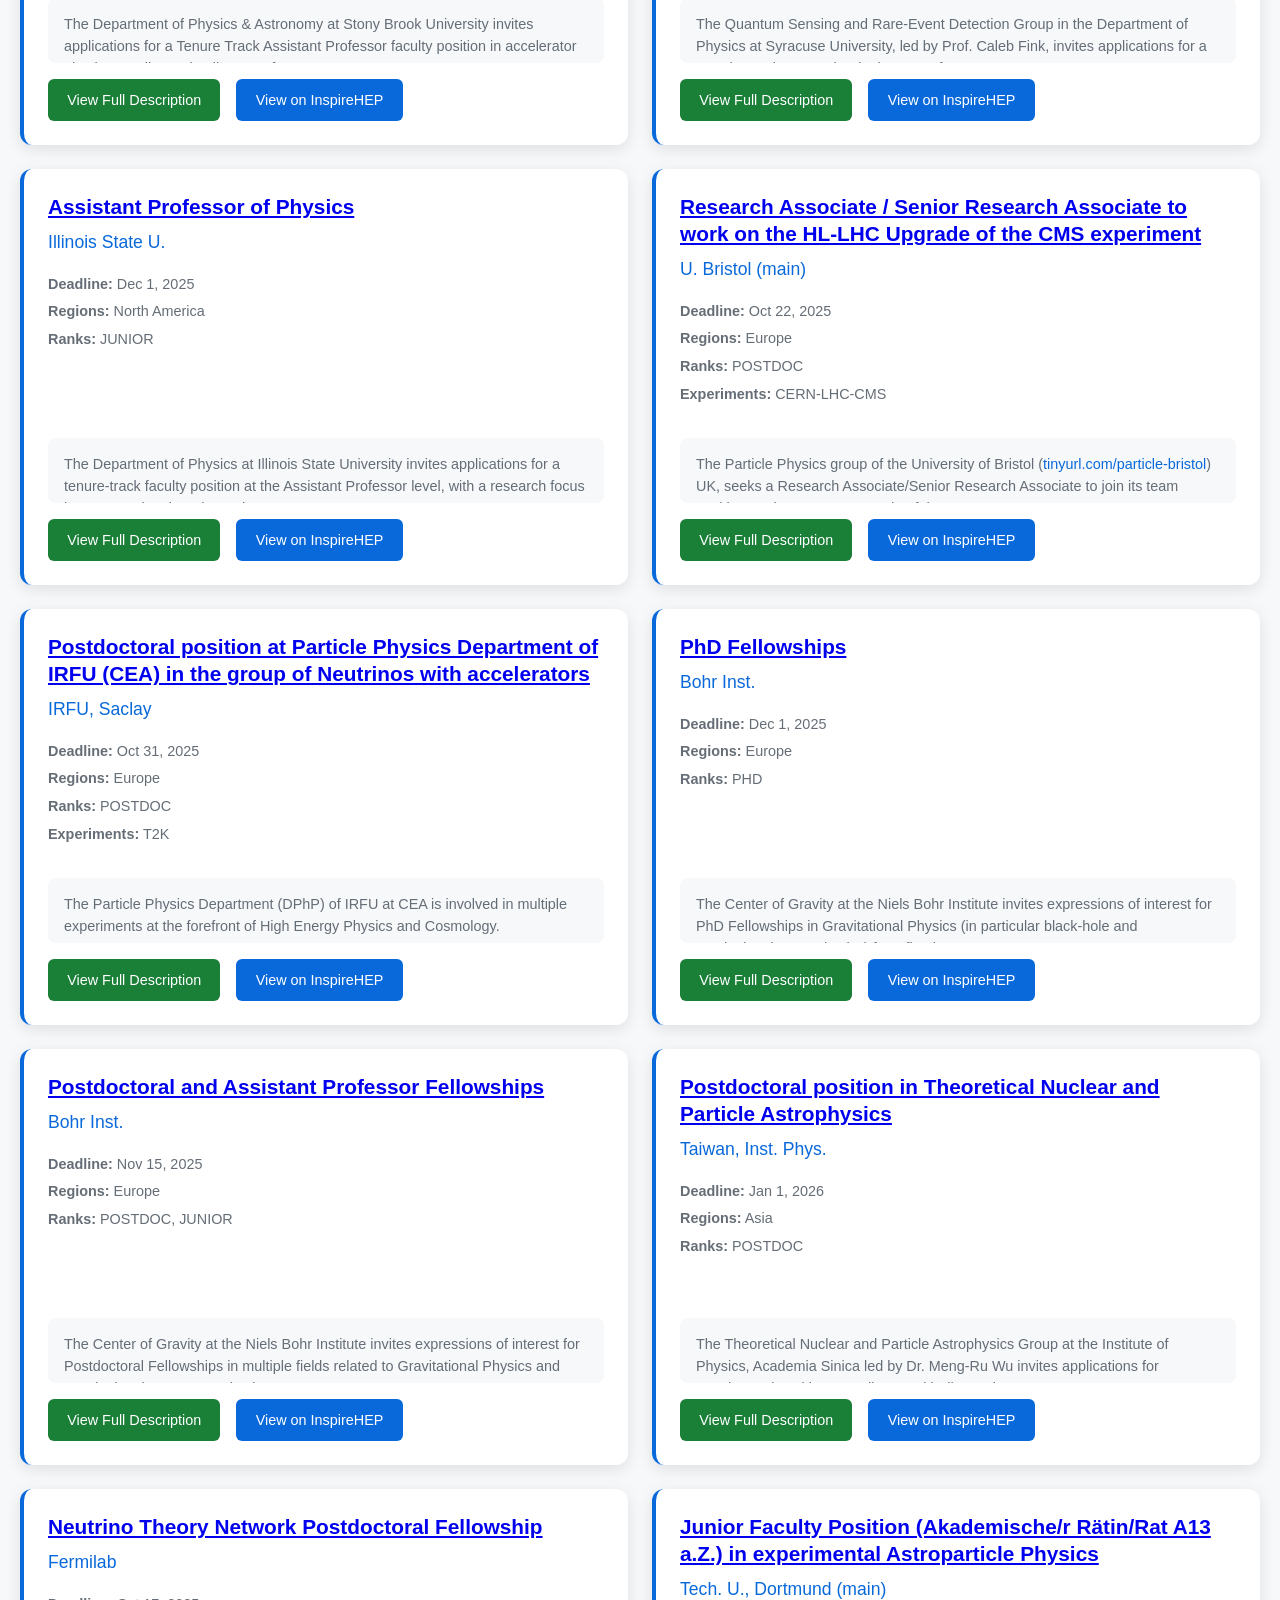
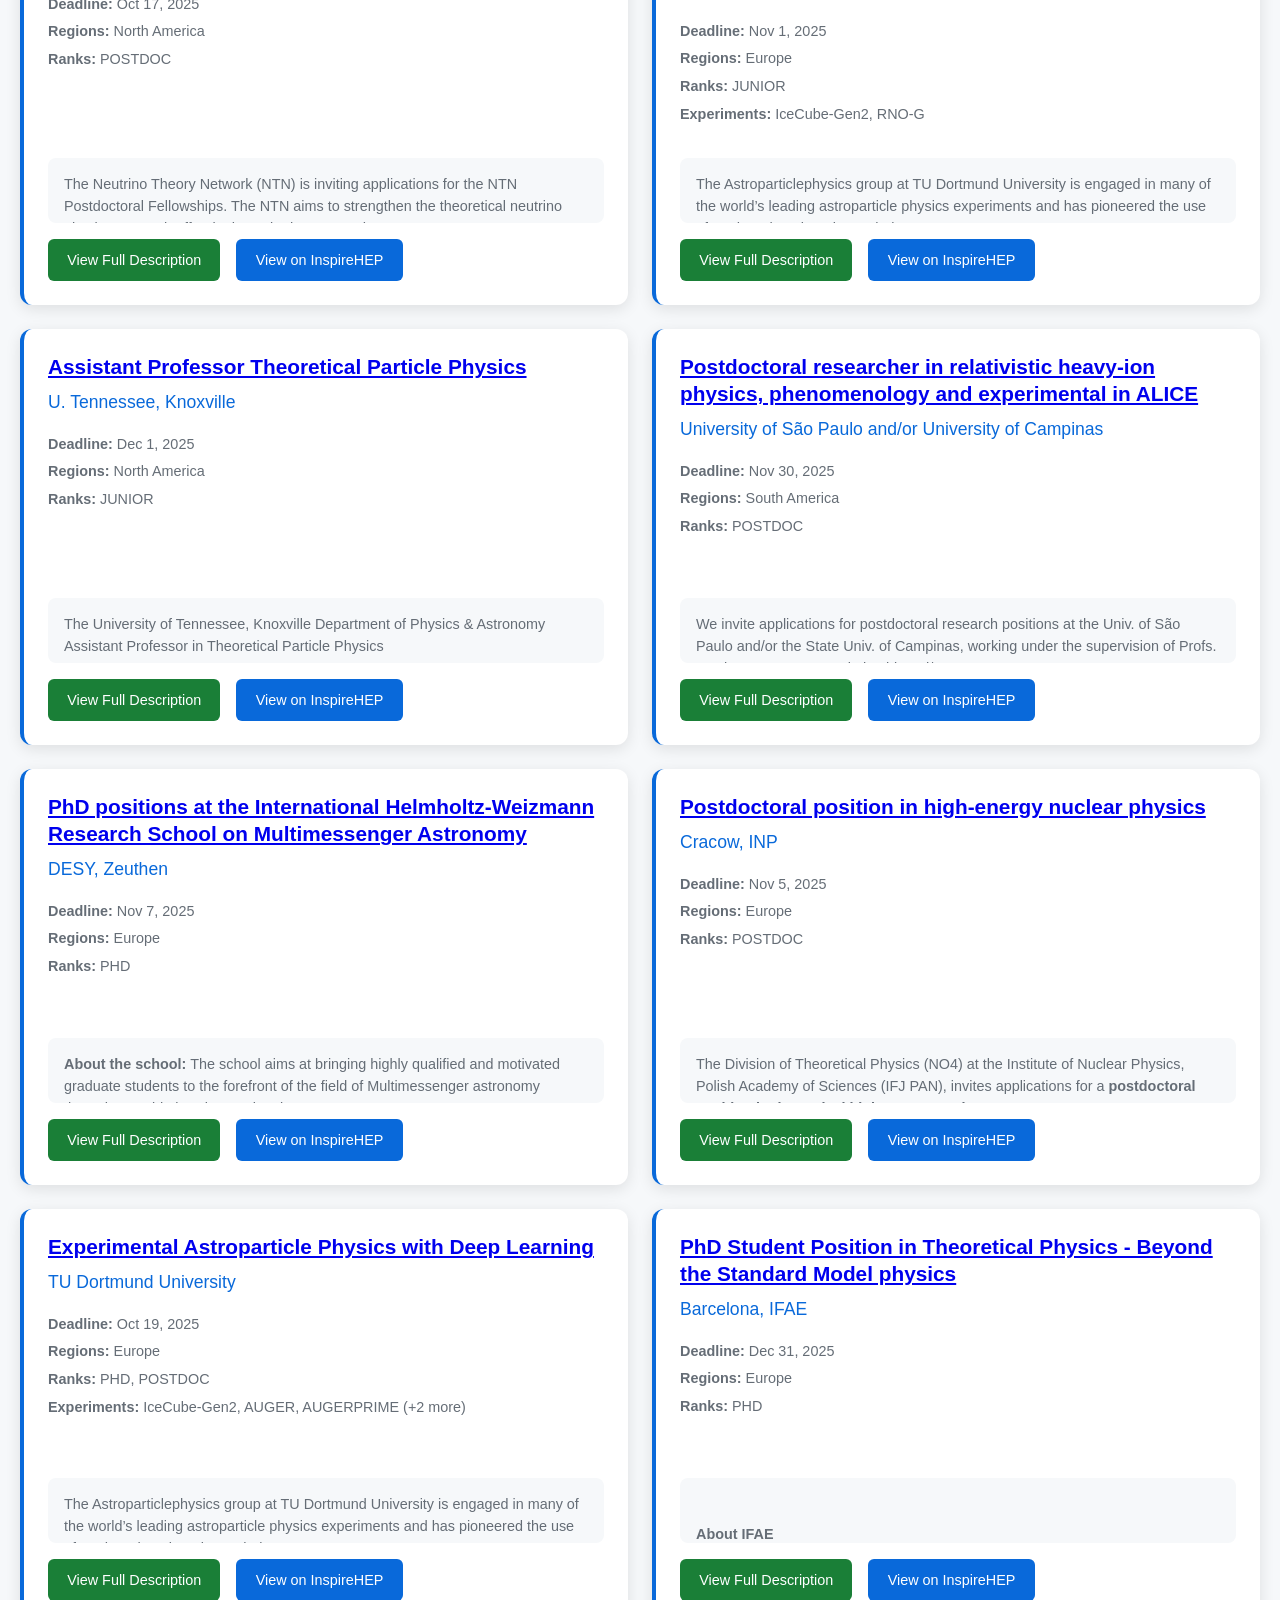
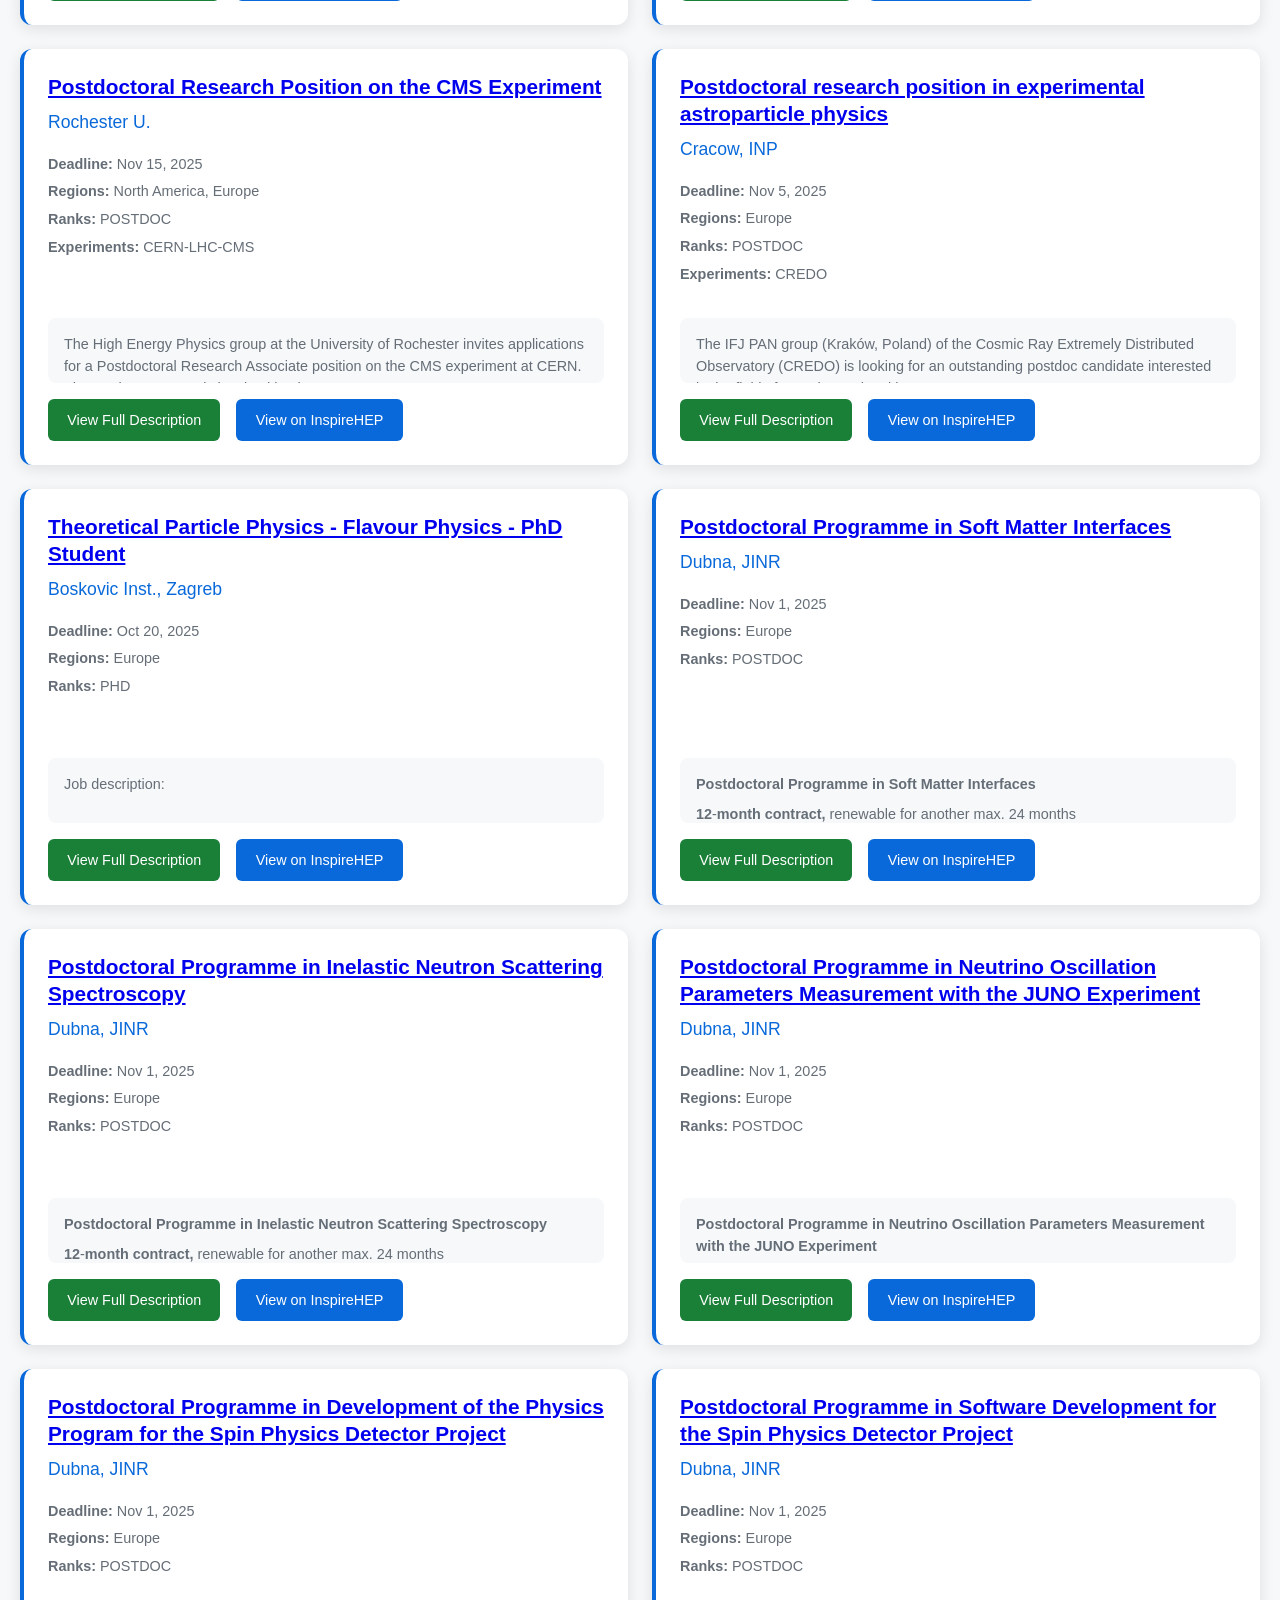
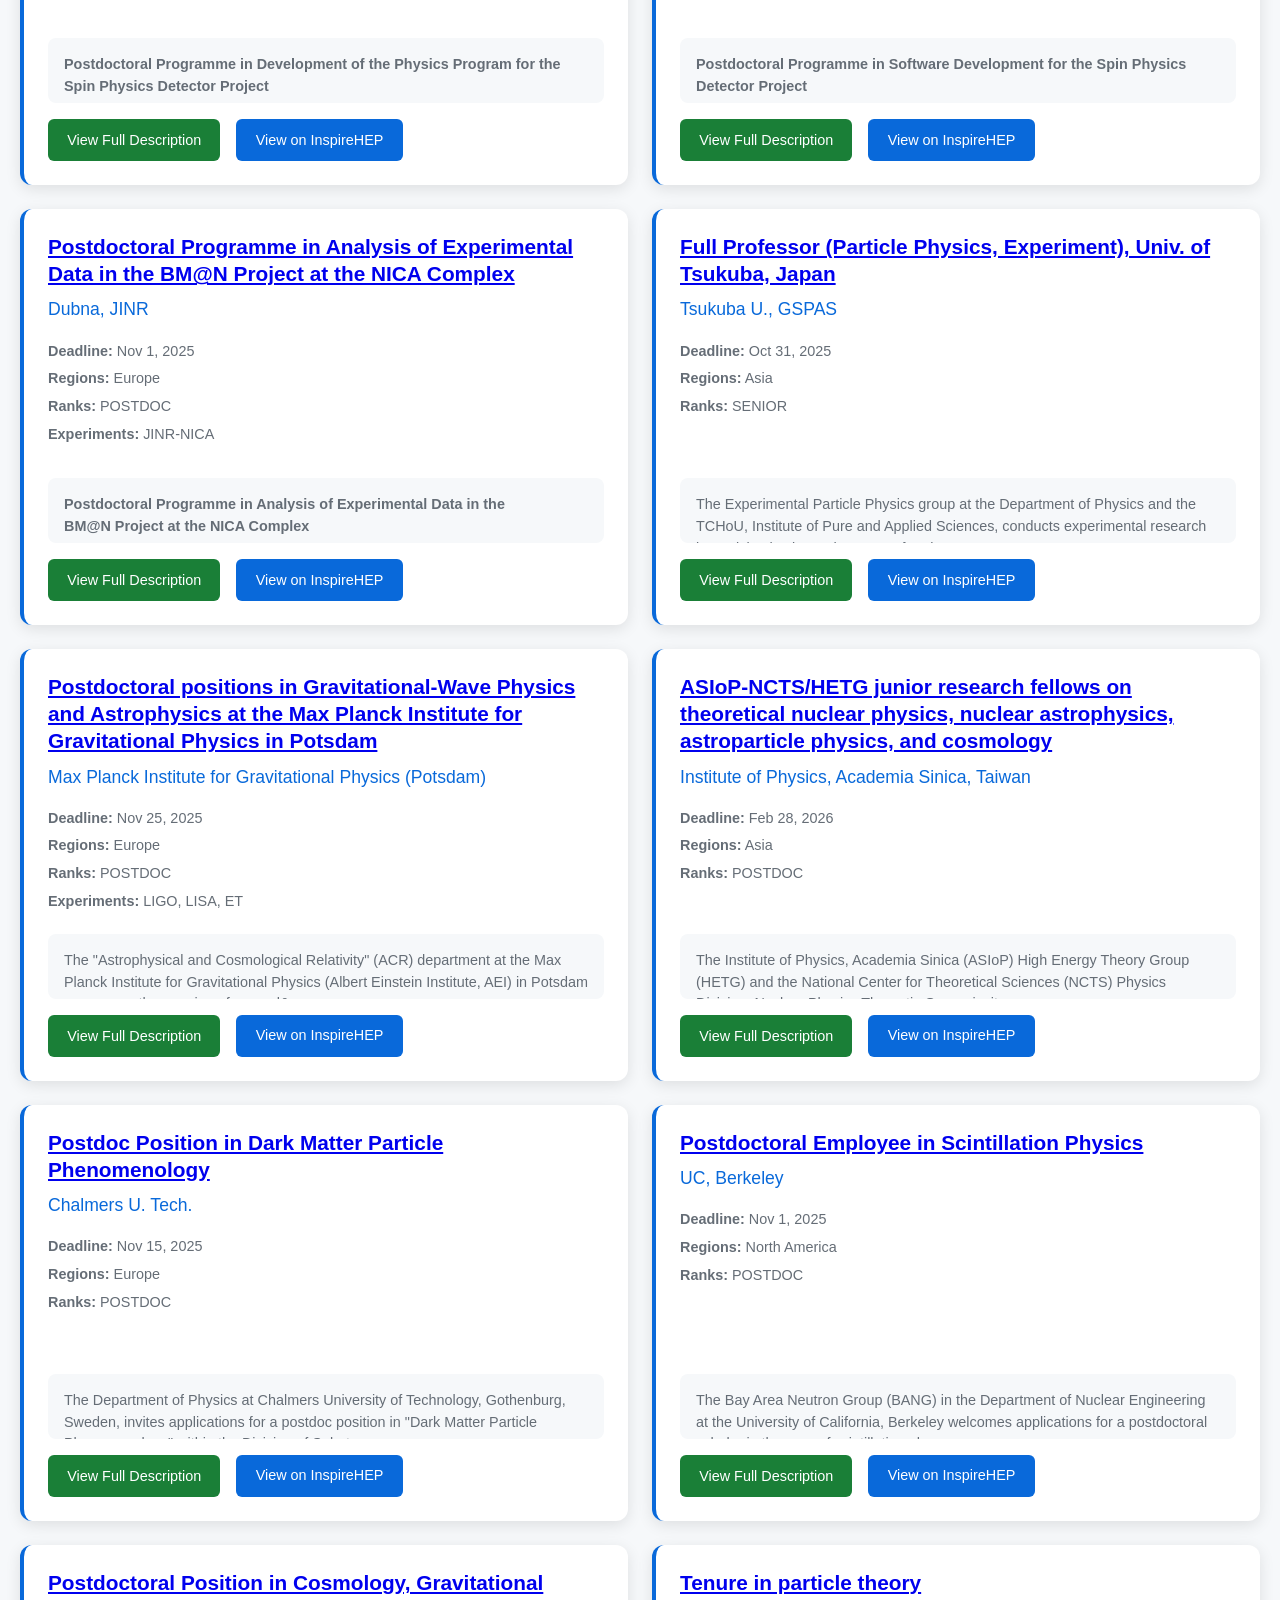
==== commit e5ed2282: "feat: add description preview popup with first paragraph view" ====
--- a/site/index.html
+++ b/site/index.html
@@ -19,7 +19,7 @@
             <div class="stats">
                 <span class="stat">Total Jobs: 200</span>
                 <span class="stat">Active: 175</span>
-                <span class="stat">Last Updated: 10/9/2025, 12:19:18 PM</span>
+                <span class="stat">Last Updated: 10/9/2025, 12:24:01 PM</span>
             </div>
         </div>
     </header>
@@ -7313,6 +7313,15 @@
         </div>
     </div>
 
+    <!-- Description Preview Popup -->
+    <div id="previewPopup" class="preview-popup">
+        <div class="preview-popup-content">
+            <button class="preview-close" id="previewClose">&times;</button>
+            <div id="previewText" class="preview-text"></div>
+            <button class="preview-view-full" id="previewViewFull">View Full Description</button>
+        </div>
+    </div>
+
     <script src="script.js"></script>
 </body>
 </html>
--- a/site/style.css
+++ b/site/style.css
@@ -293,6 +293,13 @@
     line-height: 1.5;
     min-height: 4.5em;
     max-height: 4.5em;
+    cursor: pointer;
+    transition: background 0.2s ease;
+}
+
+.job-description:hover {
+    background: var(--bg-secondary);
+    box-shadow: 0 2px 8px var(--shadow-color);
 }
 
 /* Ensure HTML content in job descriptions renders properly */
@@ -731,6 +738,109 @@
 }
 
 /* ============================================ */
+/* PREVIEW POPUP STYLES */
+/* ============================================ */
+
+.preview-popup {
+    display: none;
+    position: fixed;
+    z-index: 999;
+    left: 50%;
+    top: 50%;
+    transform: translate(-50%, -50%);
+    width: 90%;
+    max-width: 600px;
+}
+
+.preview-popup.show {
+    display: block;
+    animation: popupFadeIn 0.2s ease;
+}
+
+@keyframes popupFadeIn {
+    from {
+        opacity: 0;
+        transform: translate(-50%, -45%);
+    }
+    to {
+        opacity: 1;
+        transform: translate(-50%, -50%);
+    }
+}
+
+.preview-popup-content {
+    background: var(--bg-secondary);
+    border-radius: 12px;
+    padding: 1.5rem;
+    box-shadow: 0 10px 40px rgba(0, 0, 0, 0.3);
+    border: 1px solid var(--border-color);
+    position: relative;
+    max-height: 70vh;
+    display: flex;
+    flex-direction: column;
+}
+
+.preview-close {
+    position: absolute;
+    top: 1rem;
+    right: 1rem;
+    background: transparent;
+    border: none;
+    font-size: 1.5rem;
+    color: var(--text-secondary);
+    cursor: pointer;
+    width: 30px;
+    height: 30px;
+    display: flex;
+    align-items: center;
+    justify-content: center;
+    border-radius: 50%;
+    transition: all 0.2s ease;
+}
+
+.preview-close:hover {
+    background: var(--bg-primary);
+    color: var(--text-primary);
+    transform: rotate(90deg);
+}
+
+.preview-text {
+    color: var(--text-primary);
+    line-height: 1.7;
+    font-size: 1rem;
+    margin-bottom: 1.5rem;
+    overflow-y: auto;
+    max-height: 50vh;
+    padding-right: 2rem;
+}
+
+.preview-text p {
+    margin-bottom: 1rem;
+}
+
+.preview-text p:last-child {
+    margin-bottom: 0;
+}
+
+.preview-view-full {
+    padding: 0.6rem 1.2rem;
+    border-radius: 6px;
+    background: var(--text-accent);
+    color: white;
+    border: none;
+    cursor: pointer;
+    font-weight: 500;
+    font-size: 0.9rem;
+    transition: all 0.3s ease;
+    align-self: flex-start;
+}
+
+.preview-view-full:hover {
+    opacity: 0.9;
+    transform: translateY(-1px);
+}
+
+/* ============================================ */
 /* RESPONSIVE DESIGN */
 /* ============================================ */
 
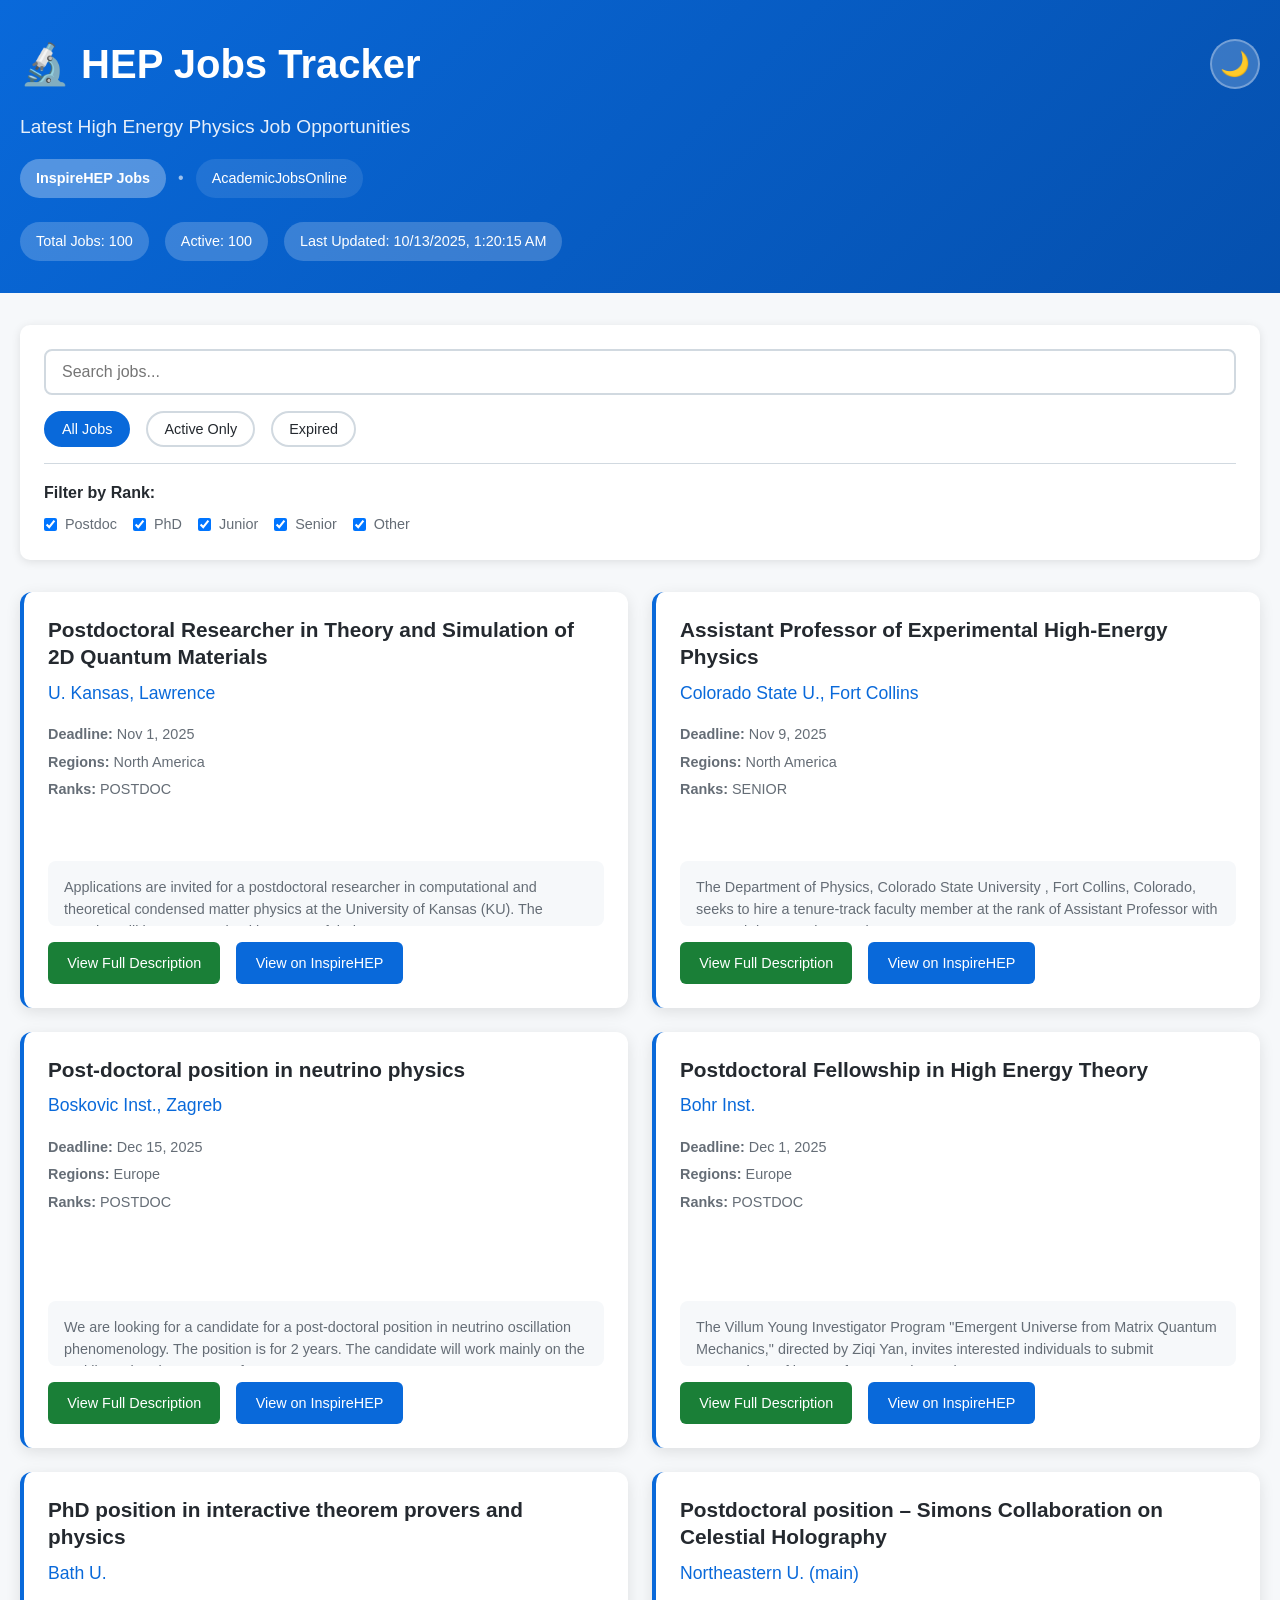
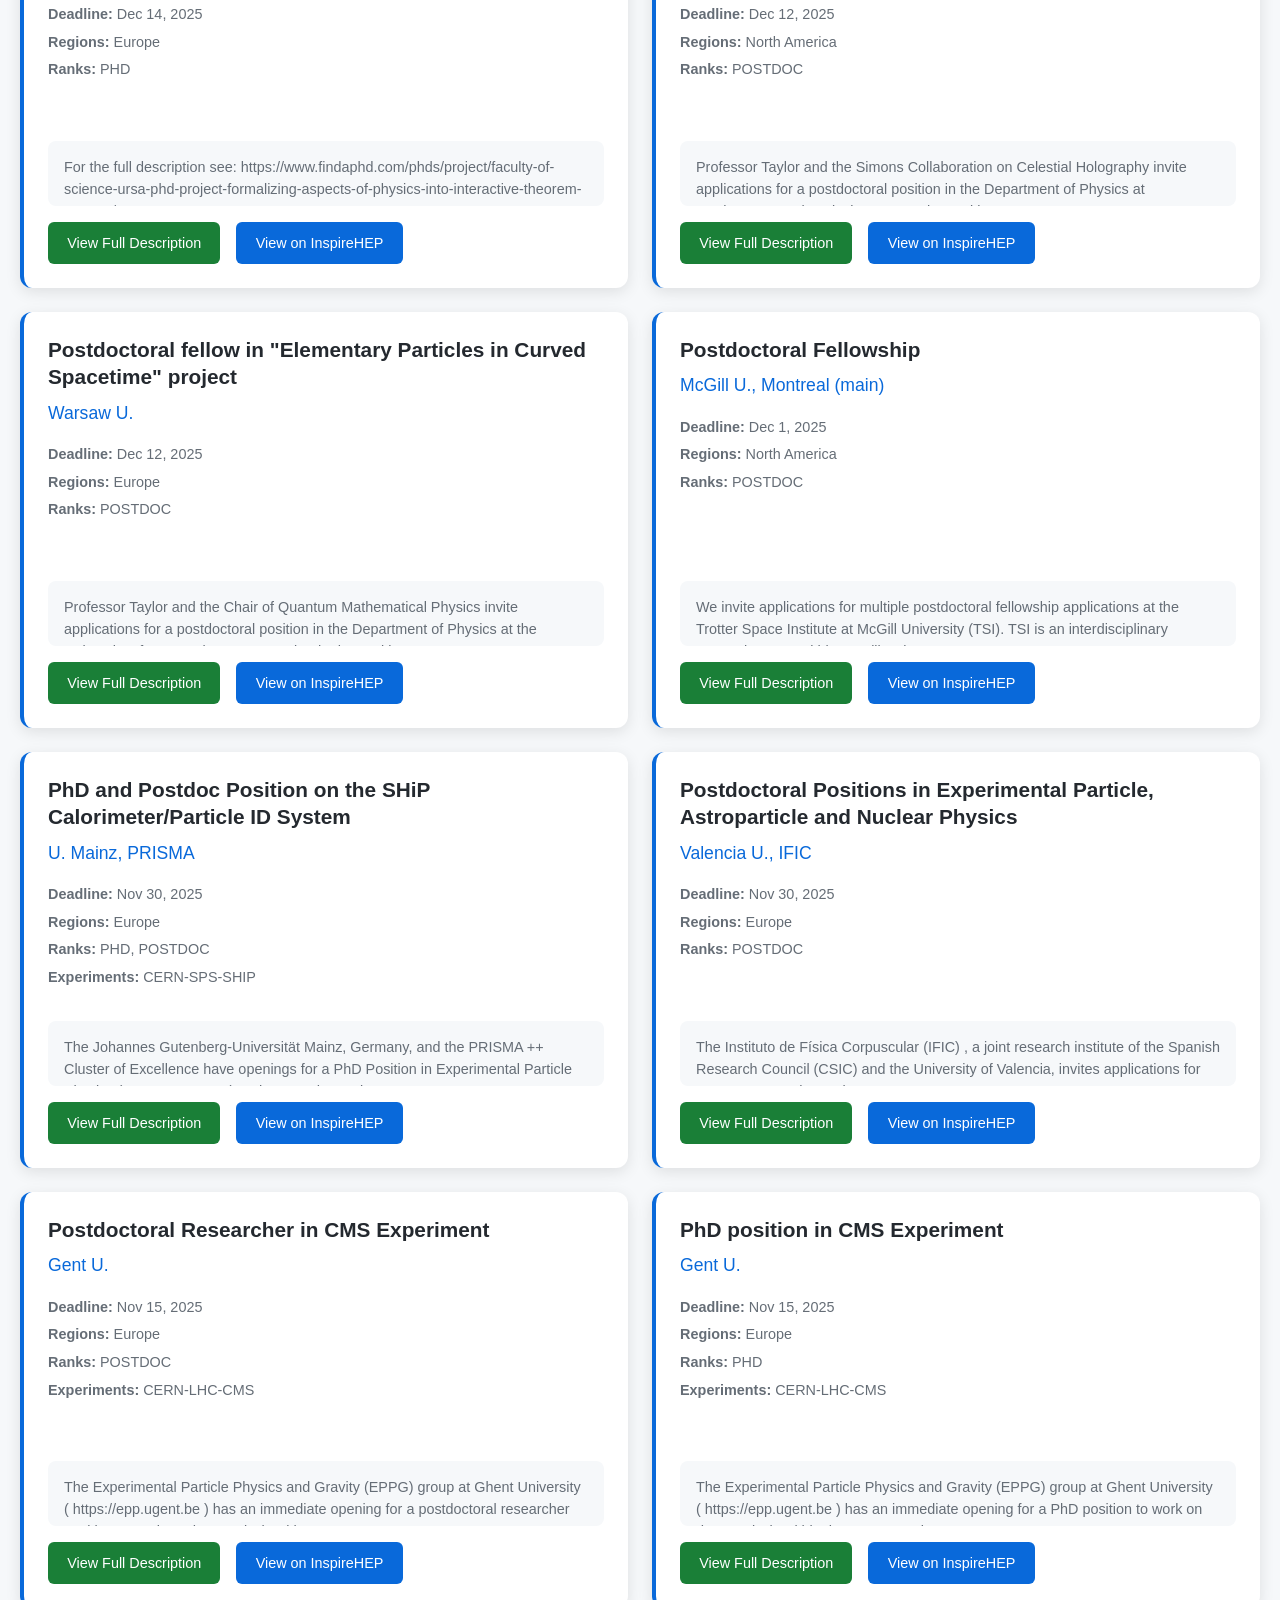
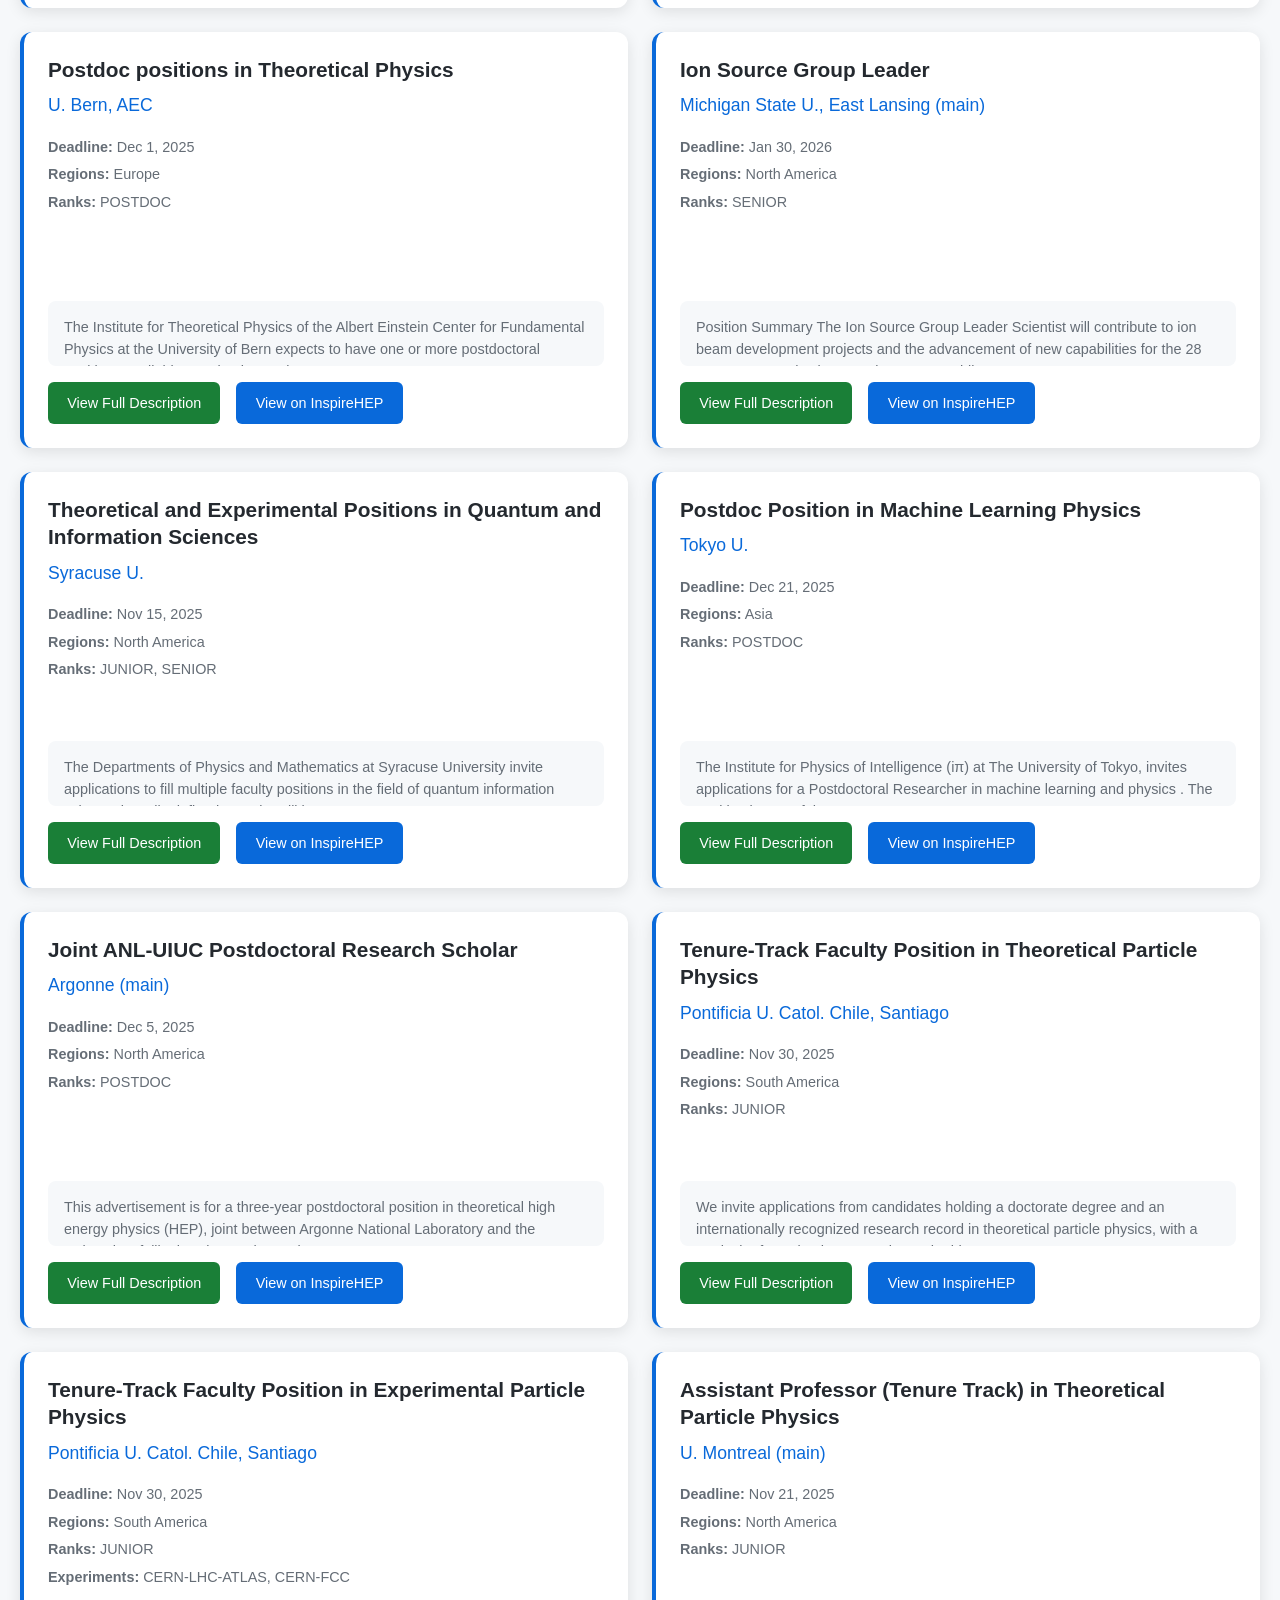
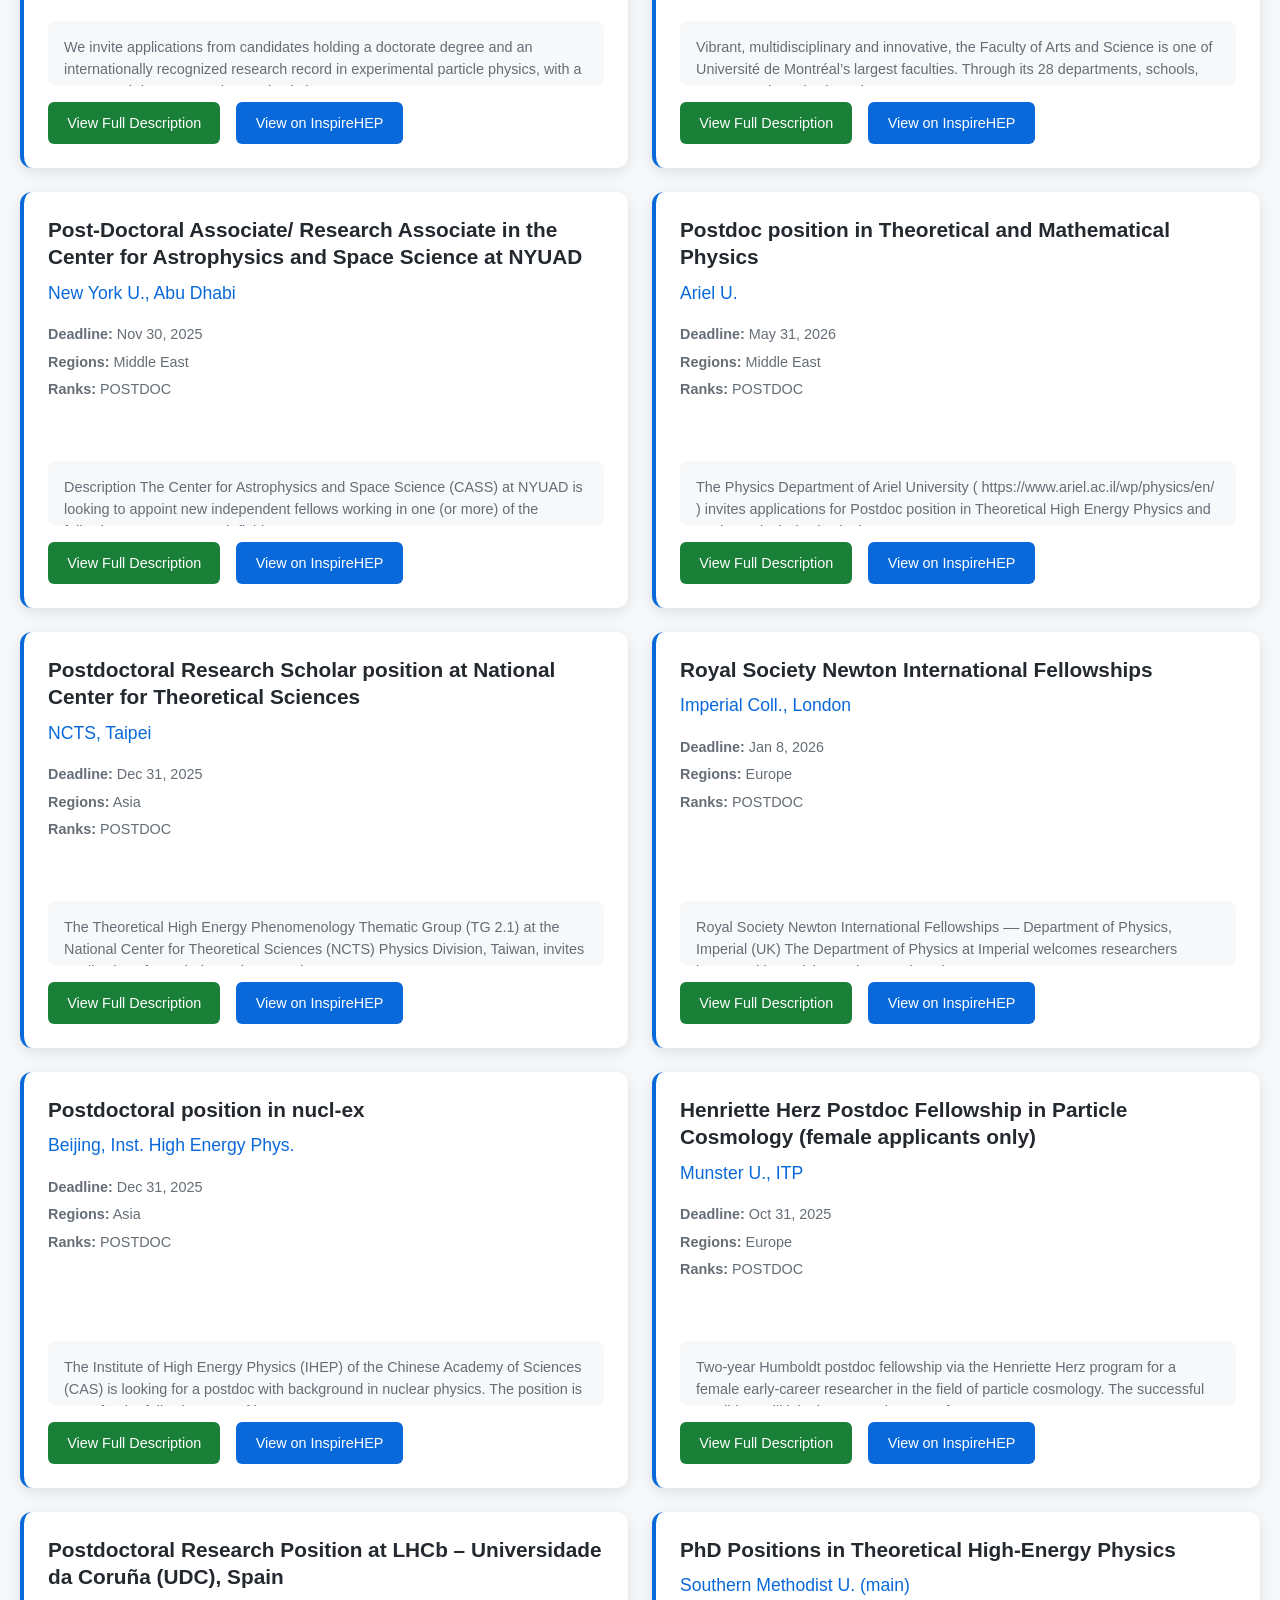
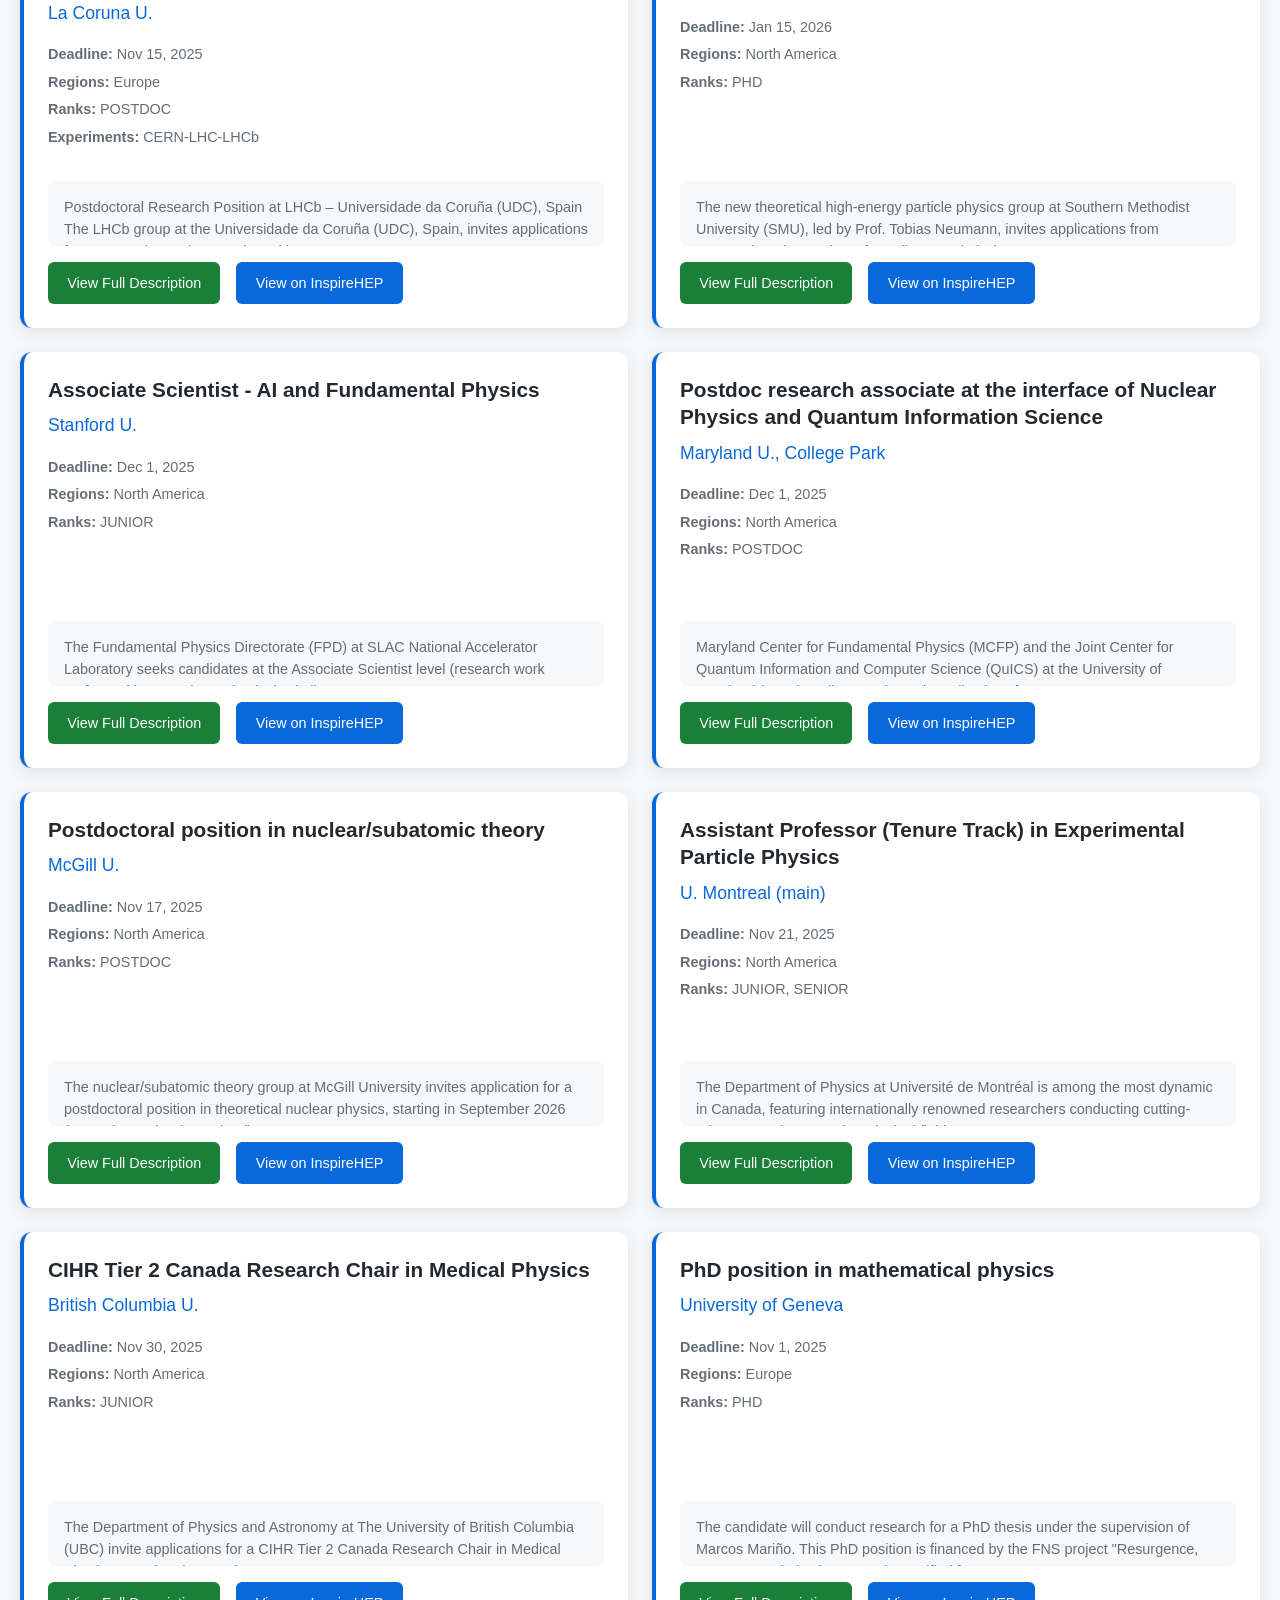
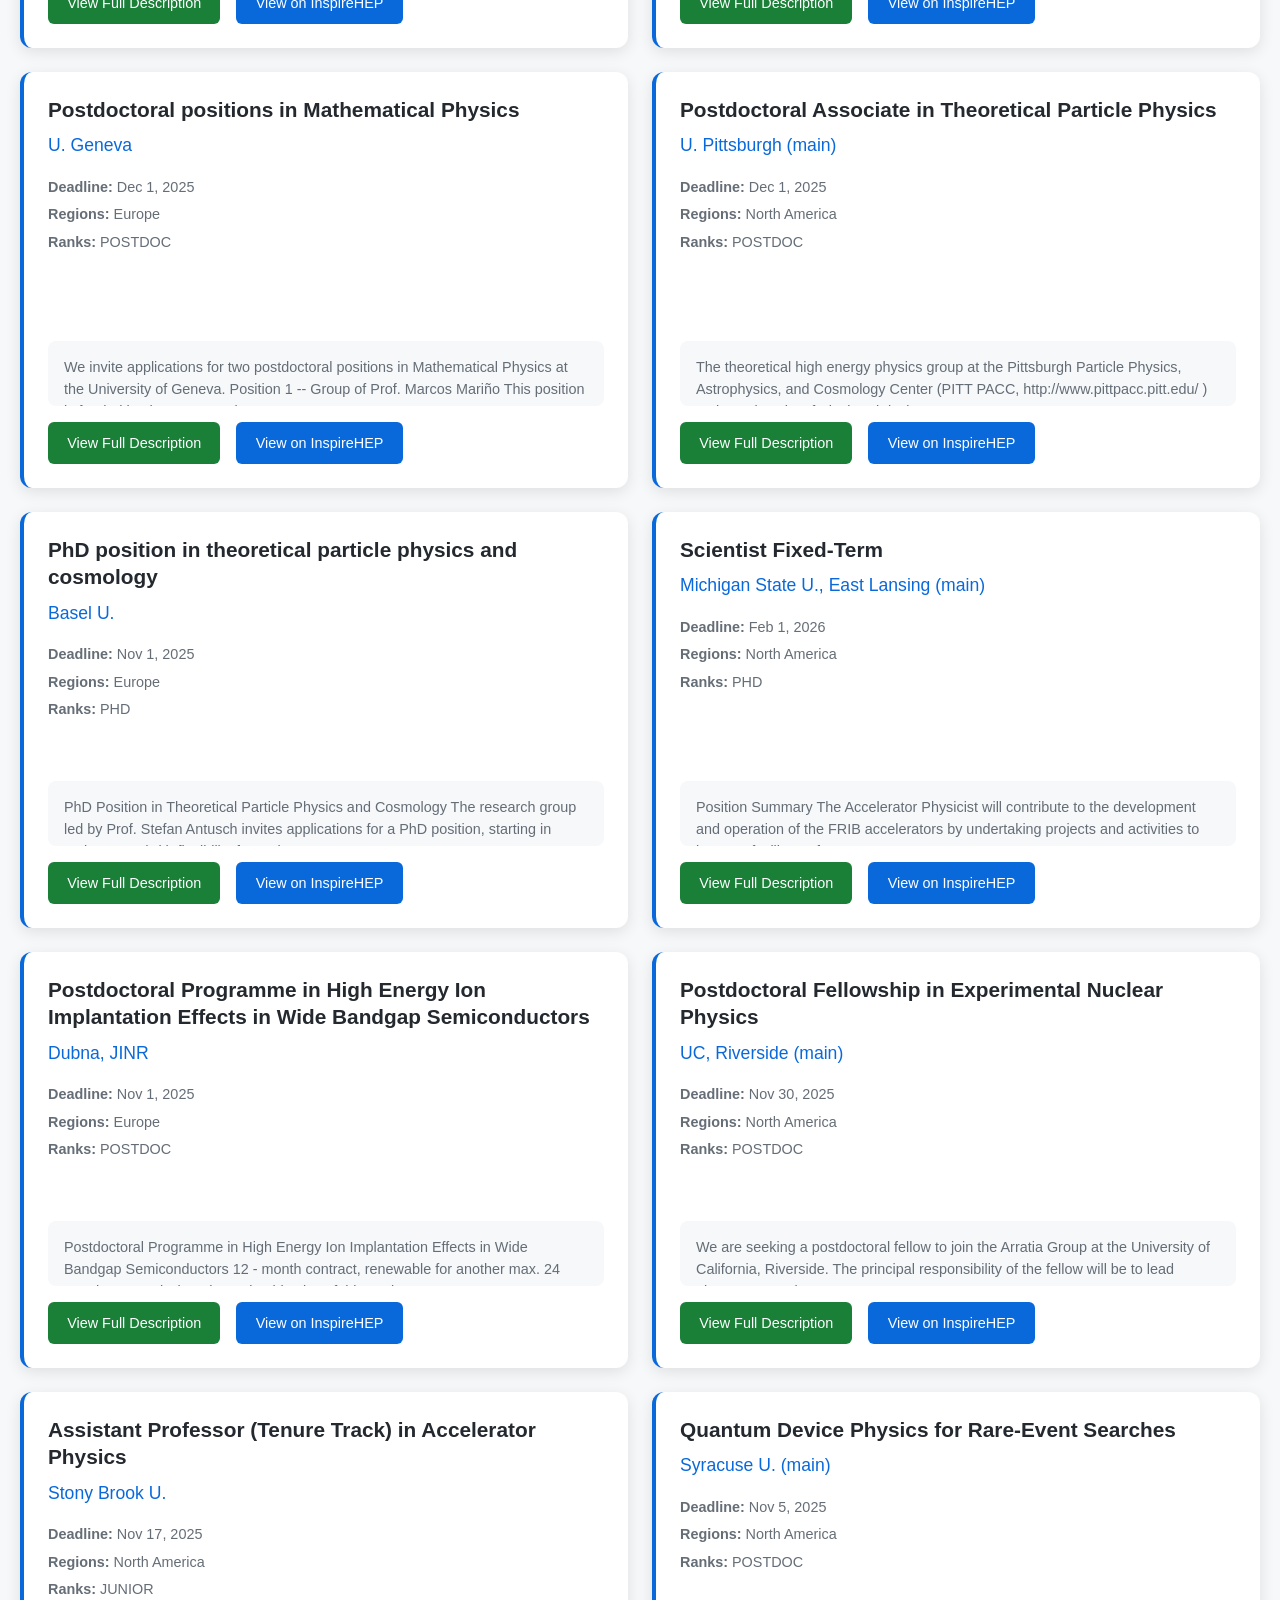
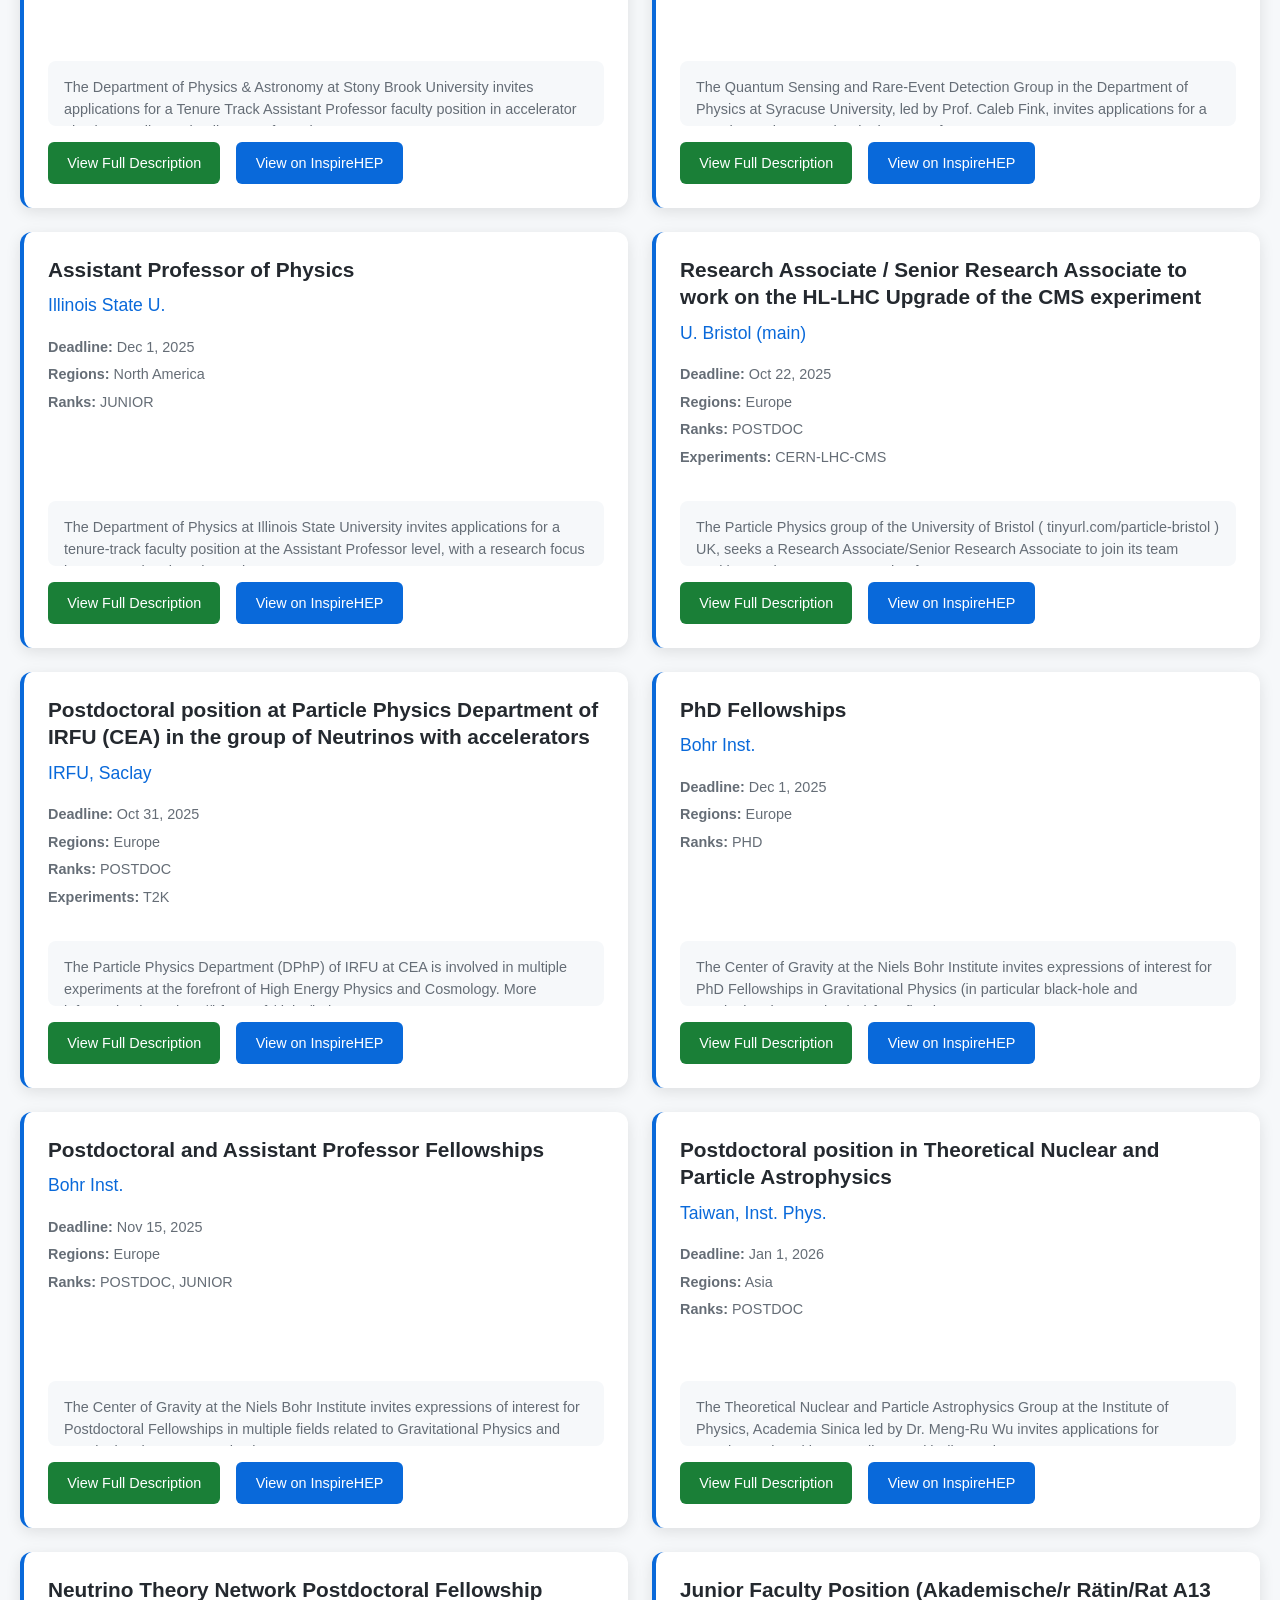
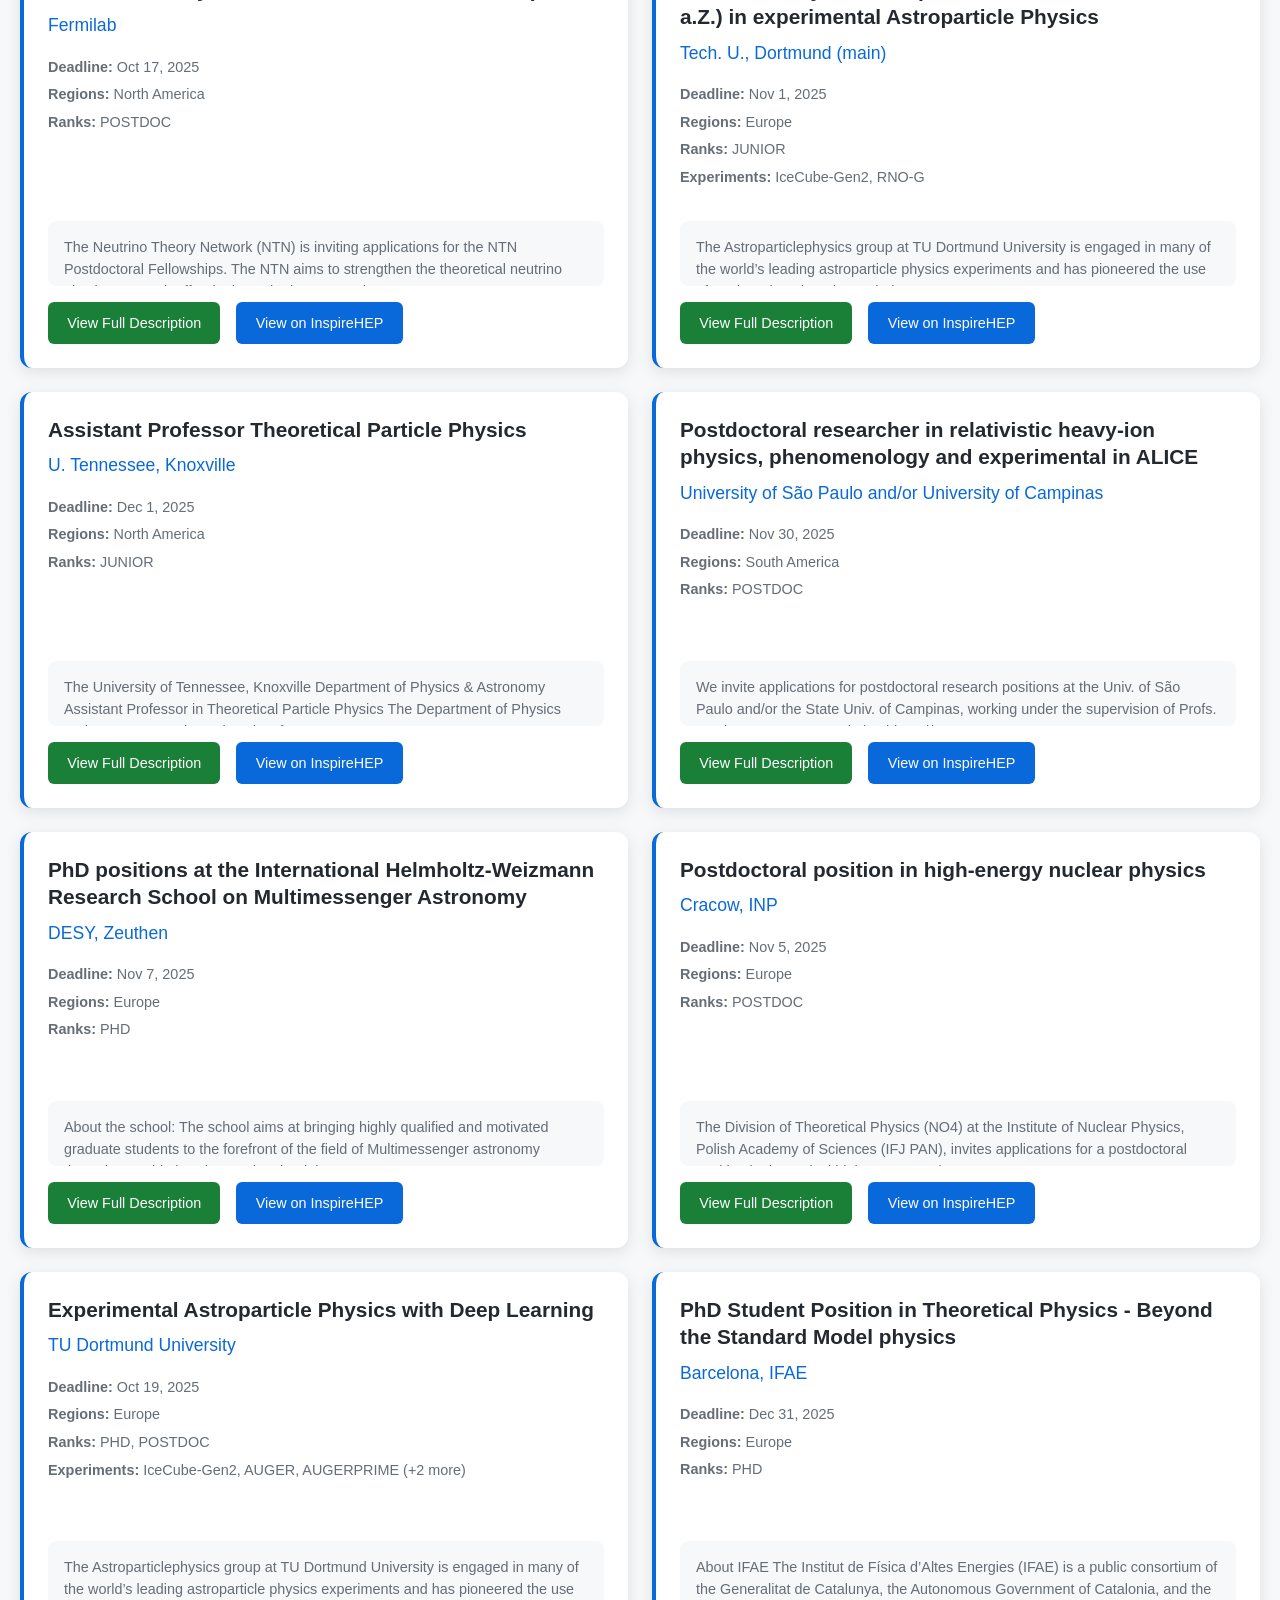
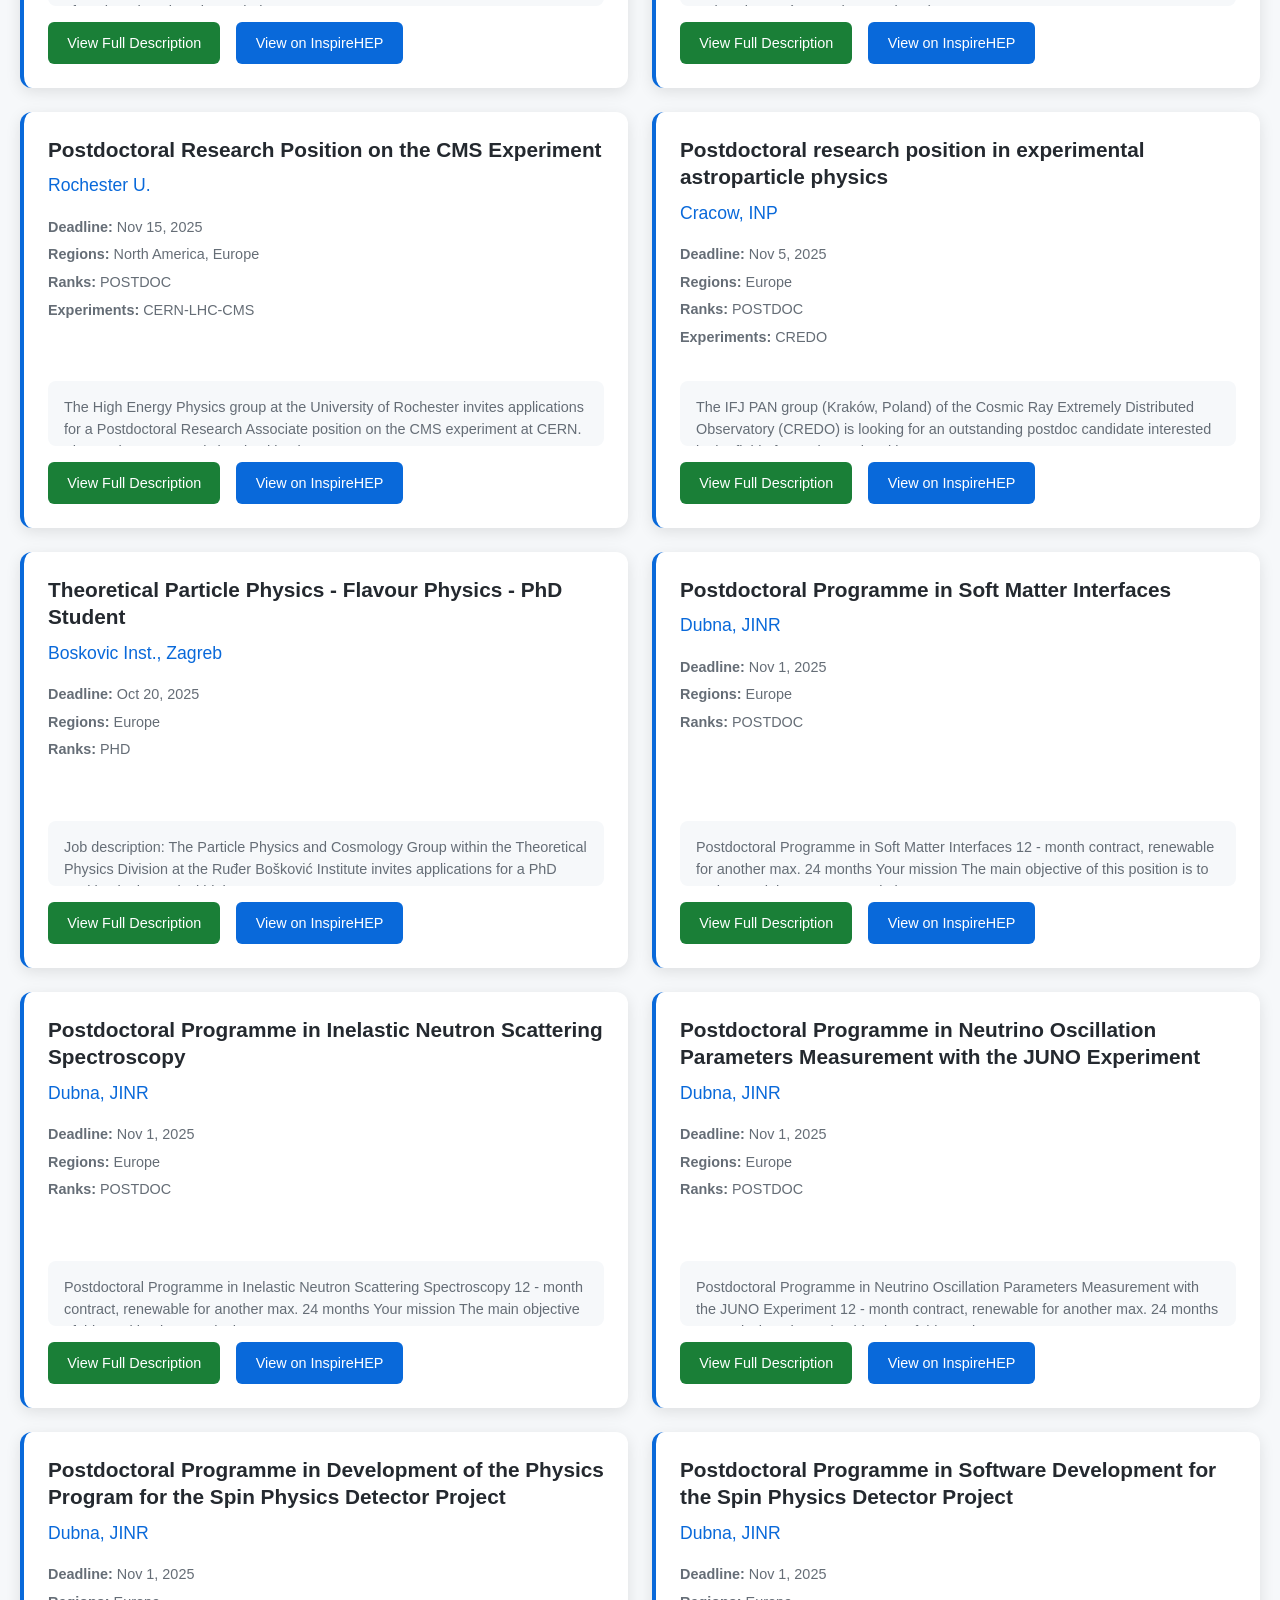
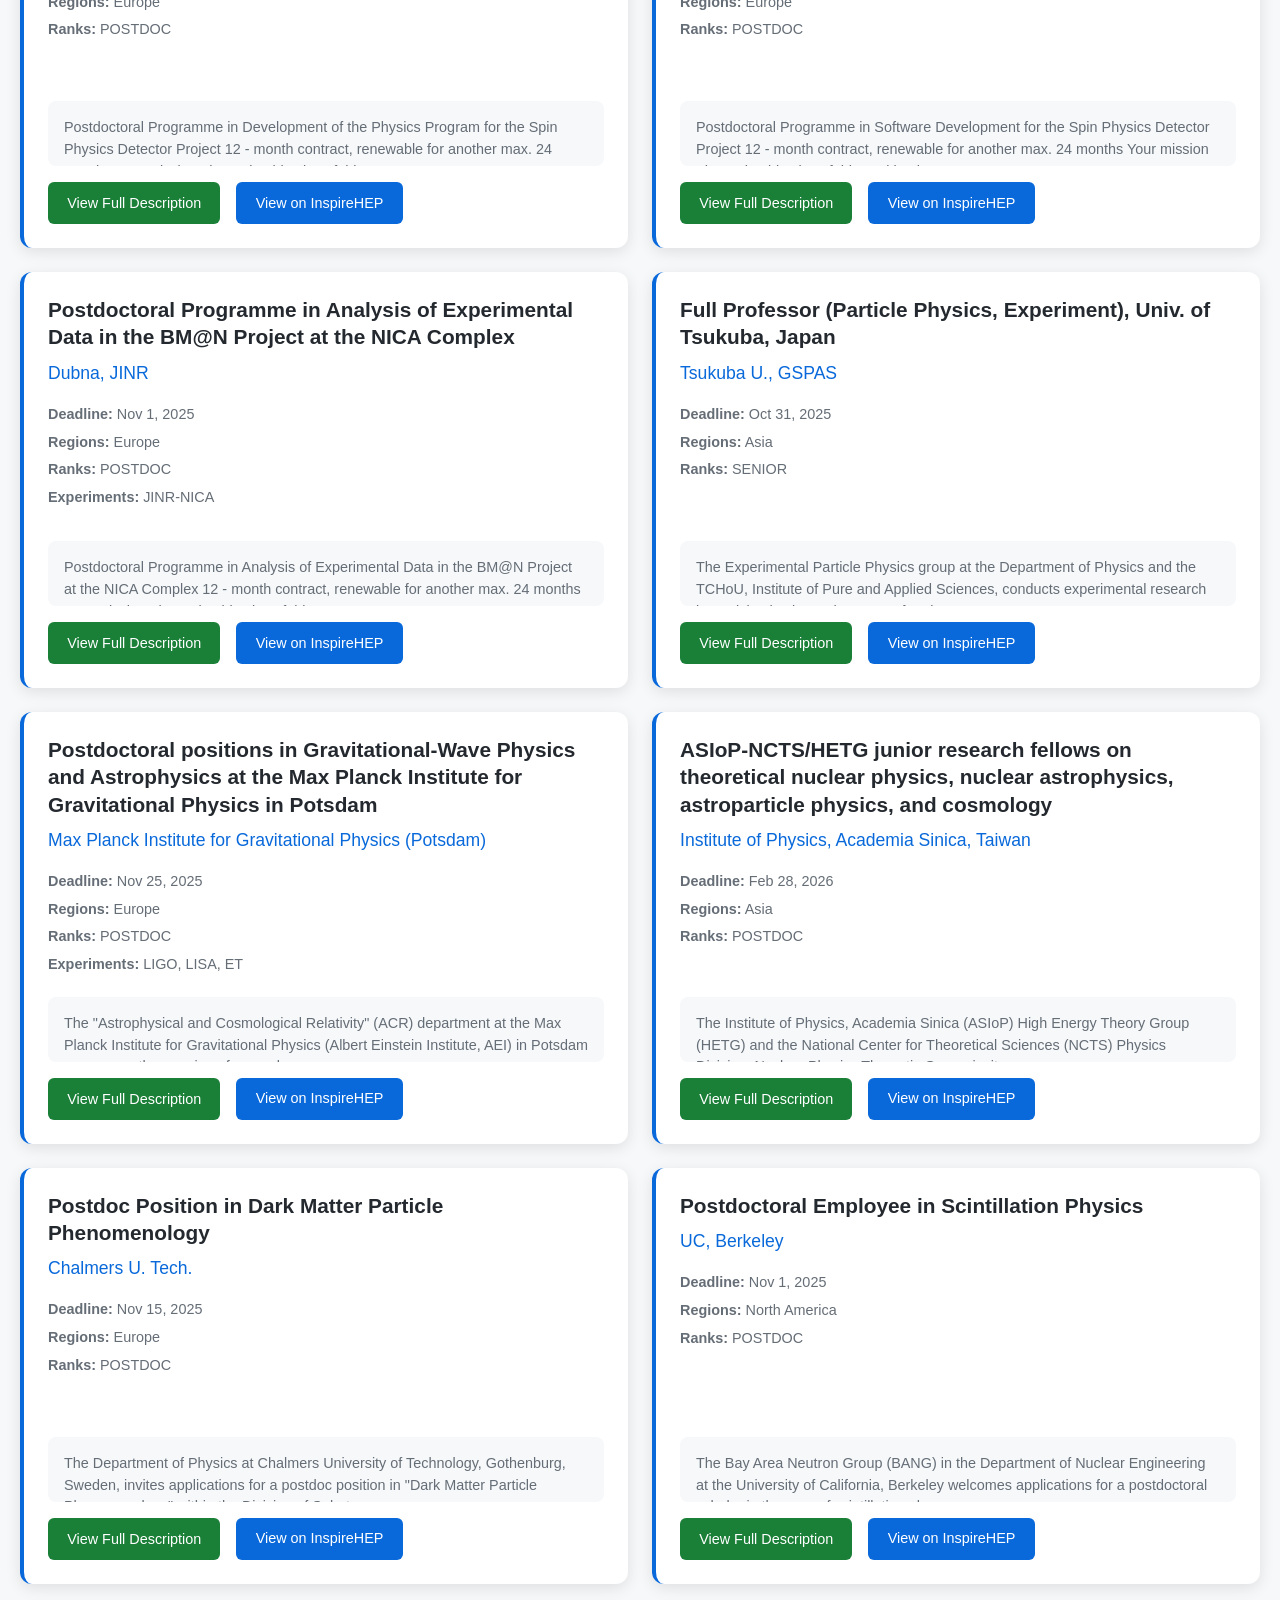
==== commit e8ef2e9d: "feat: add AcademicJobsOnline as second job source with RSS feed support" ====
--- a/site/index.html
+++ b/site/index.html
@@ -3,23 +3,116 @@
 <head>
     <meta charset="UTF-8">
     <meta name="viewport" content="width=device-width, initial-scale=1.0">
-    <title>High Energy Physics Jobs Tracker</title>
+    
+    <!-- Primary Meta Tags -->
+    <title>High Energy Physics Jobs Tracker - HEP Positions Available</title>
+    <meta name="title" content="High Energy Physics Jobs Tracker - HEP Positions Available">
+    <meta name="description" content="Discover 100 High Energy Physics job opportunities from top institutions worldwide. Track postdoc, PhD, faculty, and research positions in particle physics, updated daily from InspireHEP.">
+    <meta name="keywords" content="high energy physics jobs, particle physics careers, postdoc positions, PhD physics jobs, faculty positions, research scientist jobs, CERN jobs, physics academia, theoretical physics, experimental physics, InspireHEP">
+    <meta name="author" content="HEP Jobs Tracker">
+    <meta name="robots" content="index, follow, max-snippet:-1, max-image-preview:large, max-video-preview:-1">
+    <meta name="language" content="English">
+    <meta name="revisit-after" content="1 days">
+    <meta name="generator" content="HEP Jobs Tracker v1.0">
+    
+    <!-- Canonical URL -->
+    <link rel="canonical" href="https://melashri.net/hep-jobs/">
+    
+    <!-- Favicon -->
+    <link rel="icon" type="image/x-icon" href="/favicon.ico">
+    <link rel="icon" type="image/png" sizes="32x32" href="/favicon-32x32.png">
+    <link rel="icon" type="image/png" sizes="16x16" href="/favicon-16x16.png">
+    <link rel="apple-touch-icon" sizes="180x180" href="/apple-touch-icon.png">
+    <link rel="manifest" href="/site.webmanifest">
+    
+    <!-- Open Graph / Facebook -->
+    <meta property="og:type" content="website">
+    <meta property="og:url" content="https://melashri.net/hep-jobs/">
+    <meta property="og:title" content="High Energy Physics Jobs Tracker - HEP Positions Available">
+    <meta property="og:description" content="Discover 100 High Energy Physics job opportunities from top institutions worldwide. Track postdoc, PhD, faculty, and research positions in particle physics, updated daily.">
+    <meta property="og:image" content="https://melashri.net/hep-jobs/og-image.png">
+    <meta property="og:image:width" content="1200">
+    <meta property="og:image:height" content="630">
+    <meta property="og:image:alt" content="High Energy Physics Jobs Tracker Dashboard">
+    <meta property="og:site_name" content="HEP Jobs Tracker">
+    <meta property="og:locale" content="en_US">
+    
+    <!-- Twitter -->
+    <meta property="twitter:card" content="summary_large_image">
+    <meta property="twitter:url" content="https://melashri.net/hep-jobs/">
+    <meta property="twitter:title" content="High Energy Physics Jobs Tracker - HEP Positions Available">
+    <meta property="twitter:description" content="Discover 100 High Energy Physics job opportunities from top institutions worldwide. Track postdoc, PhD, faculty, and research positions in particle physics, updated daily.">
+    <meta property="twitter:image" content="https://melashri.net/hep-jobs/twitter-image.png">
+    <meta property="twitter:image:alt" content="High Energy Physics Jobs Tracker Dashboard">
+    <meta name="twitter:creator" content="@your_twitter_handle">
+    
+    <!-- Additional SEO Meta Tags -->
+    <meta name="theme-color" content="#7c93ff">
+    <meta name="msapplication-TileColor" content="#7c93ff">
+    <meta name="msapplication-config" content="/browserconfig.xml">
+    
+    <!-- Structured Data -->
+    <script type="application/ld+json">
+    {
+      "@context": "https://schema.org",
+      "@type": "WebSite",
+      "name": "High Energy Physics Jobs Tracker",
+      "description": "Track High Energy Physics job opportunities from top institutions worldwide",
+      "url": "https://melashri.net/hep-jobs/",
+      "author": {
+        "@type": "Organization",
+        "name": "HEP Jobs Tracker"
+      },
+      "keywords": "high energy physics, particle physics, jobs, careers, postdoc, PhD, faculty, research",
+      "inLanguage": "en-US",
+      "isAccessibleForFree": true,
+      "mainEntity": {
+        "@type": "ItemList",
+        "name": "High Energy Physics Job Listings",
+        "description": "Current job opportunities in High Energy Physics",
+        "numberOfItems": "100"
+      }
+    }
+    </script>
+    
     <link rel="stylesheet" href="style.css">
+    
+    <!-- Theme initialization - must run before body renders -->
+    <script>
+        (function() {
+            const savedTheme = localStorage.getItem('theme') || 'light';
+            const html = document.documentElement;
+            if (savedTheme === 'dark') {
+                html.classList.add('dark');
+                html.classList.add('no-transition');
+                // Apply dark background immediately to prevent flash
+                html.style.backgroundColor = '#1a1b26';
+            } else {
+                // Apply light background immediately to prevent flash
+                html.style.backgroundColor = '#f6f8fa';
+            }
+        })();
+    </script>
 </head>
 <body>
     <header class="header">
         <div class="container">
             <div class="header-top">
                 <h1 class="clickable-title" onclick="window.location.reload()">🔬 HEP Jobs Tracker</h1>
-                <button class="theme-toggle" id="themeToggle" aria-label="Toggle dark/light mode">
+                <button class="theme-toggle" id="themeToggle" aria-label="Toggle dark mode">
                     <span class="theme-icon">🌙</span>
                 </button>
             </div>
-            <p class="subtitle">Latest High Energy Physics Job Opportunities</p>
+            <p class="subtitle" id="pageSubtitle">Latest High Energy Physics Job Opportunities</p>
+            <nav class="source-nav">
+                <a href="#" class="nav-link active" data-source="inspirehep">InspireHEP Jobs</a>
+                <span class="nav-separator">•</span>
+                <a href="#" class="nav-link" data-source="ajo">AcademicJobsOnline</a>
+            </nav>
             <div class="stats">
-                <span class="stat">Total Jobs: 200</span>
-                <span class="stat">Active: 175</span>
-                <span class="stat">Last Updated: 10/9/2025, 12:24:01 PM</span>
+                <span class="stat" id="totalJobs">Total Jobs: 100</span>
+                <span class="stat" id="activeJobs">Active: 100</span>
+                <span class="stat" id="lastUpdated">Last Updated: 10/13/2025, 1:20:15 AM</span>
             </div>
         </div>
     </header>
@@ -32,7 +125,7 @@
                 <button class="filter-btn" data-filter="active">Active Only</button>
                 <button class="filter-btn" data-filter="expired">Expired</button>
             </div>
-            <div class="rank-filters">
+            <div class="rank-filters" id="rankFilters">
                 <h4>Filter by Rank:</h4>
                 <div class="rank-filter-buttons">
                     <label class="rank-filter">
@@ -54,9 +147,11 @@
             </div>
         </div>
 
-        <div class="jobs-container" id="jobsContainer">
-            
-      <div class="job-card" data-id="3064674" data-ranks="POSTDOC" data-job='{"id":"3064674","title":"Postdoctoral Researcher in Theory and Simulation of 2D Quantum Materials","institution":"U. Kansas, Lawrence","deadline":"Nov 1, 2025","isExpired":false,"regions":["North America"],"ranks":["POSTDOC"],"experiments":[],"description":"<div>Applications are invited for a postdoctoral researcher in computational and theoretical condensed matter physics at the University of Kansas (KU). The postdoc will be co-supervised by Dr. Qunfei Zhou at KU and Dr. Kirill Belashchenko at the University of Nebraska-Lincoln (UNL), and work within a collaborated team of experimental and computational experts from KU and UNL.</div><div><br></div><div>The Materials Theory and Simulation group at the University of Kansas is focused on materials theory and simulation by using and developing advanced computational approaches. The group has strong interests in understanding and exploring emergent properties in two-dimensional (2D) materials and their heterostructures. The postdoctoral researcher would be expected to contribute to experiment-computation collaborated research projects that study exotic magnetic and topological states in 2D van der Waals materials. Candidates with experience in Density Functional Theory (DFT) calculations, tight-binding modeling, and machine learning are strongly encouraged to apply. The person would be expected to interact with and mentor students, and to disseminate scientific results via publications and presentations at international conferences.</div><div><br></div><div>The University of Kansas welcomed its first class 1866, and is now the state’s flagship institution and a public university classified as “R1: Doctoral Universities – Very high research activity” in the <a href=\"https://nam10.safelinks.protection.outlook.com/?url=https%3A%2F%2Fcarnegieclassifications.acenet.edu%2F&amp;data=05%7C02%7Ctatekris%40ku.edu%7Cfad7ebdef63e4dc6a5cb08de063cc4af%7C3c176536afe643f5b96636feabbe3c1a%7C0%7C0%7C638955055263831440%7CUnknown%7CTWFpbGZsb3d8eyJFbXB0eU1hcGkiOnRydWUsIlYiOiIwLjAuMDAwMCIsIlAiOiJXaW4zMiIsIkFOIjoiTWFpbCIsIldUIjoyfQ%3D%3D%7C0%7C%7C%7C&amp;sdata=QafJzoG1kh3qXASw7NUPIJIcaofIaLlan55fhDmcjTc%3D&amp;reserved=0\">Carnegie Classification framework</a>.&nbsp;Lawrence was founded as an abolitionist haven, and today it is a vibrant, diverse and welcoming community with about one hundred thousand residents. With a lively, quirky and walkable town center, numerous restaurants, 54 city parks, 30+ music venues, 100+ miles of trails and paths, bike-friendly roads, a free bus system, and scenic surrounding nature, Lawrence ranks among the <a href=\"https://nam10.safelinks.protection.outlook.com/?url=https%3A%2F%2Flivability.com%2Fbest-places%2F2024-top-100-best-places-to-live-in-the-us%2F&amp;data=05%7C02%7Ctatekris%40ku.edu%7Cfad7ebdef63e4dc6a5cb08de063cc4af%7C3c176536afe643f5b96636feabbe3c1a%7C0%7C0%7C638955055263845947%7CUnknown%7CTWFpbGZsb3d8eyJFbXB0eU1hcGkiOnRydWUsIlYiOiIwLjAuMDAwMCIsIlAiOiJXaW4zMiIsIkFOIjoiTWFpbCIsIldUIjoyfQ%3D%3D%7C0%7C%7C%7C&amp;sdata=Yq356iI%2FrOue8QrgQngs6%2FjUhE%2BPukm%2F8arL9i8CsEI%3D&amp;reserved=0\">Top 100 Best Places to Live in the U.S.</a> and the <a href=\"https://nam10.safelinks.protection.outlook.com/?url=https%3A%2F%2Fwww.travelandleisure.com%2Fbest-college-towns-and-cities-6560620&amp;data=05%7C02%7Ctatekris%40ku.edu%7Cfad7ebdef63e4dc6a5cb08de063cc4af%7C3c176536afe643f5b96636feabbe3c1a%7C0%7C0%7C638955055263859908%7CUnknown%7CTWFpbGZsb3d8eyJFbXB0eU1hcGkiOnRydWUsIlYiOiIwLjAuMDAwMCIsIlAiOiJXaW4zMiIsIkFOIjoiTWFpbCIsIldUIjoyfQ%3D%3D%7C0%7C%7C%7C&amp;sdata=1%2BIJGEU0vnQeL0VzoPH8dzTM0VtTShtquFhOYdB1Ad8%3D&amp;reserved=0\">25 Best College Towns and Cities in the U.S.</a></div><div><br></div><div>For more information and to apply go to <a href=\"http://employment.ku.edu/staff/31506BR\">http://employment.ku.edu/staff/31506BR</a>&nbsp;Initial review of applications will begin November 1st 2025, and will continue until the position is filled. For full consideration please ensure all application materials and recommendation letters arrive by this date.&nbsp;Candidates should submit a (1) Cover Letter, (2) Curriculum Vitae (including publications list), and should arrange for at least two recommendation letters to be sent to Prof. Qunfei Zhou, <a href=\"mailto:qunfei.zhou@ku.edu\">qunfei.zhou@ku.edu</a>.&nbsp;</div><div><br></div><div>Candidates stationed in the U.S. must be eligible to work in the U.S. by the effective date of the appointment.&nbsp;</div><div><br></div><div>The University of Kansas prohibits discrimination on the basis of race, color, ethnicity, religion, sex, national origin, age, ancestry, disability, status as a veteran, sexual orientation, marital status, parental status, gender identity, gender expression, and genetic information in the university&#39;s programs and activities. Retaliation is also prohibited by university policy. The following person has been designated to handle inquiries regarding the nondiscrimination policies and is the Title IX coordinator for all KU and KUMC campuses: Associate Vice Chancellor for Civil Rights and Title IX, <a href=\"mailto:civilrights@ku.edu\">civilrights@ku.edu</a>, Room 1082, Dole Human Development Center, 1000 Sunnyside Avenue, Lawrence, KS 66045, 785-864-6414, 711 TTY.</div>","urls":["http://employment.ku.edu/staff/31506BR"],"contact_email":null,"inspireHepUrl":"https://inspirehep.net/jobs/3064674"}'>
+        <!-- InspireHEP Jobs View -->
+        <div id="inspirehep-view" class="source-view active">
+            <div class="jobs-container" id="jobsContainerInspireHEP">
+                
+      <div class="job-card postdoc" data-id="3064674" data-ranks="POSTDOC" data-job='{"id":"3064674","title":"Postdoctoral Researcher in Theory and Simulation of 2D Quantum Materials","institution":"U. Kansas, Lawrence","deadline":"Nov 1, 2025","isExpired":false,"regions":["North America"],"ranks":["POSTDOC"],"experiments":[],"description":"<div>Applications are invited for a postdoctoral researcher in computational and theoretical condensed matter physics at the University of Kansas (KU). The postdoc will be co-supervised by Dr. Qunfei Zhou at KU and Dr. Kirill Belashchenko at the University of Nebraska-Lincoln (UNL), and work within a collaborated team of experimental and computational experts from KU and UNL.</div><div><br></div><div>The Materials Theory and Simulation group at the University of Kansas is focused on materials theory and simulation by using and developing advanced computational approaches. The group has strong interests in understanding and exploring emergent properties in two-dimensional (2D) materials and their heterostructures. The postdoctoral researcher would be expected to contribute to experiment-computation collaborated research projects that study exotic magnetic and topological states in 2D van der Waals materials. Candidates with experience in Density Functional Theory (DFT) calculations, tight-binding modeling, and machine learning are strongly encouraged to apply. The person would be expected to interact with and mentor students, and to disseminate scientific results via publications and presentations at international conferences.</div><div><br></div><div>The University of Kansas welcomed its first class 1866, and is now the state’s flagship institution and a public university classified as “R1: Doctoral Universities – Very high research activity” in the <a href=\"https://nam10.safelinks.protection.outlook.com/?url=https%3A%2F%2Fcarnegieclassifications.acenet.edu%2F&amp;data=05%7C02%7Ctatekris%40ku.edu%7Cfad7ebdef63e4dc6a5cb08de063cc4af%7C3c176536afe643f5b96636feabbe3c1a%7C0%7C0%7C638955055263831440%7CUnknown%7CTWFpbGZsb3d8eyJFbXB0eU1hcGkiOnRydWUsIlYiOiIwLjAuMDAwMCIsIlAiOiJXaW4zMiIsIkFOIjoiTWFpbCIsIldUIjoyfQ%3D%3D%7C0%7C%7C%7C&amp;sdata=QafJzoG1kh3qXASw7NUPIJIcaofIaLlan55fhDmcjTc%3D&amp;reserved=0\">Carnegie Classification framework</a>.&nbsp;Lawrence was founded as an abolitionist haven, and today it is a vibrant, diverse and welcoming community with about one hundred thousand residents. With a lively, quirky and walkable town center, numerous restaurants, 54 city parks, 30+ music venues, 100+ miles of trails and paths, bike-friendly roads, a free bus system, and scenic surrounding nature, Lawrence ranks among the <a href=\"https://nam10.safelinks.protection.outlook.com/?url=https%3A%2F%2Flivability.com%2Fbest-places%2F2024-top-100-best-places-to-live-in-the-us%2F&amp;data=05%7C02%7Ctatekris%40ku.edu%7Cfad7ebdef63e4dc6a5cb08de063cc4af%7C3c176536afe643f5b96636feabbe3c1a%7C0%7C0%7C638955055263845947%7CUnknown%7CTWFpbGZsb3d8eyJFbXB0eU1hcGkiOnRydWUsIlYiOiIwLjAuMDAwMCIsIlAiOiJXaW4zMiIsIkFOIjoiTWFpbCIsIldUIjoyfQ%3D%3D%7C0%7C%7C%7C&amp;sdata=Yq356iI%2FrOue8QrgQngs6%2FjUhE%2BPukm%2F8arL9i8CsEI%3D&amp;reserved=0\">Top 100 Best Places to Live in the U.S.</a> and the <a href=\"https://nam10.safelinks.protection.outlook.com/?url=https%3A%2F%2Fwww.travelandleisure.com%2Fbest-college-towns-and-cities-6560620&amp;data=05%7C02%7Ctatekris%40ku.edu%7Cfad7ebdef63e4dc6a5cb08de063cc4af%7C3c176536afe643f5b96636feabbe3c1a%7C0%7C0%7C638955055263859908%7CUnknown%7CTWFpbGZsb3d8eyJFbXB0eU1hcGkiOnRydWUsIlYiOiIwLjAuMDAwMCIsIlAiOiJXaW4zMiIsIkFOIjoiTWFpbCIsIldUIjoyfQ%3D%3D%7C0%7C%7C%7C&amp;sdata=1%2BIJGEU0vnQeL0VzoPH8dzTM0VtTShtquFhOYdB1Ad8%3D&amp;reserved=0\">25 Best College Towns and Cities in the U.S.</a></div><div><br></div><div>For more information and to apply go to <a href=\"http://employment.ku.edu/staff/31506BR\">http://employment.ku.edu/staff/31506BR</a>&nbsp;Initial review of applications will begin November 1st 2025, and will continue until the position is filled. For full consideration please ensure all application materials and recommendation letters arrive by this date.&nbsp;Candidates should submit a (1) Cover Letter, (2) Curriculum Vitae (including publications list), and should arrange for at least two recommendation letters to be sent to Prof. Qunfei Zhou, <a href=\"mailto:qunfei.zhou@ku.edu\">qunfei.zhou@ku.edu</a>.&nbsp;</div><div><br></div><div>Candidates stationed in the U.S. must be eligible to work in the U.S. by the effective date of the appointment.&nbsp;</div><div><br></div><div>The University of Kansas prohibits discrimination on the basis of race, color, ethnicity, religion, sex, national origin, age, ancestry, disability, status as a veteran, sexual orientation, marital status, parental status, gender identity, gender expression, and genetic information in the university&#39;s programs and activities. Retaliation is also prohibited by university policy. The following person has been designated to handle inquiries regarding the nondiscrimination policies and is the Title IX coordinator for all KU and KUMC campuses: Associate Vice Chancellor for Civil Rights and Title IX, <a href=\"mailto:civilrights@ku.edu\">civilrights@ku.edu</a>, Room 1082, Dole Human Development Center, 1000 Sunnyside Avenue, Lawrence, KS 66045, 785-864-6414, 711 TTY.</div>","urls":["http://employment.ku.edu/staff/31506BR"],"contact_email":null,"jobUrl":"https://inspirehep.net/jobs/3064674","source":"InspireHEP"}'>
         <div class="job-header">
           <h3 class="job-title">
             <a href="https://inspirehep.net/jobs/3064674" target="_blank" class="job-title-link">Postdoctoral Researcher in Theory and Simulation of 2D Quantum Materials</a>
@@ -81,7 +176,7 @@
 
         
           <div class="job-description">
-            <div>Applications are invited for a postdoctoral researcher in computational and theoretical condensed matter physics at the University of Kansas (KU). The postdoc will be co-supervised by Dr. Qunfei Zh</div>...
+            Applications are invited for a postdoctoral researcher in computational and theoretical condensed matter physics at the University of Kansas (KU). The postdoc will be co-supervised by Dr. Qunfei Zh...
           </div>
 
         <div class="job-actions">
@@ -91,7 +186,7 @@
           
         </div>
       </div>
-      <div class="job-card" data-id="3064668" data-ranks="SENIOR" data-job='{"id":"3064668","title":"Assistant Professor of Experimental High-Energy Physics","institution":"Colorado State U., Fort Collins","deadline":"Nov 9, 2025","isExpired":false,"regions":["North America"],"ranks":["SENIOR"],"experiments":[],"description":"<div>The&nbsp;<strong>Department of Physics, Colorado State University</strong>, Fort Collins, Colorado, seeks to hire a tenure-track faculty member at the rank of Assistant Professor with research interests in&nbsp;<strong>experimental</strong>&nbsp;<strong>high-energy physics</strong>&nbsp;and/or<strong>&nbsp;experimental particle astrophysics</strong>. Candidates with research experience in these areas or related fields are encouraged to apply, especially those whose research interests complement the&nbsp;CSU&nbsp;program in high-energy physics and particle astrophysics.</div><div><br></div><div>Applications should be submitted online at&nbsp;<a href=\"https://jobs.colostate.edu/postings/166292\"><strong>https://jobs.colostate.edu/postings/166292</strong></a><strong>.</strong></div><div><br></div><div>Applications completed by&nbsp;<strong>November 9, 2025 by 11:59 pm (MT)&nbsp;</strong>will receive full consideration, but applications will be accepted and considered until the position is filled. Applications must be submitted electronically and should include:</div><ul><li>A cover letter which addresses how professional experiences align with identified required and preferred qualifications of the position.</li><li>A professional CV.</li><li>A statement of teaching experience and interests (2 page limit).</li><li>A statement of research experience and interests (3 page limit).</li><li>Names and contact information for three references. These references will be contacted to request letters of recommendation immediately upon application submission. The letters of recommendation should be received within one week after the full consideration date.</li><li>The application materials, including the full list of publications provided in the CV, will be reviewed by the search committee and the application materials for semi-finalists will be shared with the full Department of Physics faculty.</li></ul><div>If you have questions about the position, please contact the search chair, Prof. Mike Mooney (<a href=\"mailto:mrmooney@colostate.edu\">mrmooney@colostate.edu</a>).</div><div>If you have questions about the application process, please contact Kristin McLaughlin (<a href=\"mailto:Kristin.Mclaughlin@colostate.edu\">Kristin.Mclaughlin@colostate.edu</a>).</div><div><br></div><div>CSU&nbsp;is an EO employer and conducts background checks on all final candidates.</div>","urls":["https://jobs.colostate.edu/postings/166292"],"contact_email":null,"inspireHepUrl":"https://inspirehep.net/jobs/3064668"}'>
+      <div class="job-card" data-id="3064668" data-ranks="SENIOR" data-job='{"id":"3064668","title":"Assistant Professor of Experimental High-Energy Physics","institution":"Colorado State U., Fort Collins","deadline":"Nov 9, 2025","isExpired":false,"regions":["North America"],"ranks":["SENIOR"],"experiments":[],"description":"<div>The&nbsp;<strong>Department of Physics, Colorado State University</strong>, Fort Collins, Colorado, seeks to hire a tenure-track faculty member at the rank of Assistant Professor with research interests in&nbsp;<strong>experimental</strong>&nbsp;<strong>high-energy physics</strong>&nbsp;and/or<strong>&nbsp;experimental particle astrophysics</strong>. Candidates with research experience in these areas or related fields are encouraged to apply, especially those whose research interests complement the&nbsp;CSU&nbsp;program in high-energy physics and particle astrophysics.</div><div><br></div><div>Applications should be submitted online at&nbsp;<a href=\"https://jobs.colostate.edu/postings/166292\"><strong>https://jobs.colostate.edu/postings/166292</strong></a><strong>.</strong></div><div><br></div><div>Applications completed by&nbsp;<strong>November 9, 2025 by 11:59 pm (MT)&nbsp;</strong>will receive full consideration, but applications will be accepted and considered until the position is filled. Applications must be submitted electronically and should include:</div><ul><li>A cover letter which addresses how professional experiences align with identified required and preferred qualifications of the position.</li><li>A professional CV.</li><li>A statement of teaching experience and interests (2 page limit).</li><li>A statement of research experience and interests (3 page limit).</li><li>Names and contact information for three references. These references will be contacted to request letters of recommendation immediately upon application submission. The letters of recommendation should be received within one week after the full consideration date.</li><li>The application materials, including the full list of publications provided in the CV, will be reviewed by the search committee and the application materials for semi-finalists will be shared with the full Department of Physics faculty.</li></ul><div>If you have questions about the position, please contact the search chair, Prof. Mike Mooney (<a href=\"mailto:mrmooney@colostate.edu\">mrmooney@colostate.edu</a>).</div><div>If you have questions about the application process, please contact Kristin McLaughlin (<a href=\"mailto:Kristin.Mclaughlin@colostate.edu\">Kristin.Mclaughlin@colostate.edu</a>).</div><div><br></div><div>CSU&nbsp;is an EO employer and conducts background checks on all final candidates.</div>","urls":["https://jobs.colostate.edu/postings/166292"],"contact_email":null,"jobUrl":"https://inspirehep.net/jobs/3064668","source":"InspireHEP"}'>
         <div class="job-header">
           <h3 class="job-title">
             <a href="https://inspirehep.net/jobs/3064668" target="_blank" class="job-title-link">Assistant Professor of Experimental High-Energy Physics</a>
@@ -116,7 +211,7 @@
 
         
           <div class="job-description">
-            <div>The&nbsp;<strong>Department of Physics, Colorado State University</strong>, Fort Collins, Colorado, seeks to hire a tenure-track faculty member at the rank of Assistant Professor with research interests in&nbsp;<strong>exp</strong></div>...
+            The  Department of Physics, Colorado State University , Fort Collins, Colorado, seeks to hire a tenure-track faculty member at the rank of Assistant Professor with research interests in  experiment...
           </div>
 
         <div class="job-actions">
@@ -126,7 +221,7 @@
           
         </div>
       </div>
-      <div class="job-card" data-id="3064627" data-ranks="POSTDOC" data-job='{"id":"3064627","title":"Post-doctoral position in neutrino physics","institution":"Boskovic Inst., Zagreb","deadline":"Dec 15, 2025","isExpired":false,"regions":["Europe"],"ranks":["POSTDOC"],"experiments":[],"description":"<div>We are looking for a candidate for a post-doctoral position in neutrino oscillation phenomenology. The position is for 2 years.</div><div><br></div><div>The candidate will work mainly on the multilateral project \"MAPS\" funded by Swiss National Science Foundation (SNSF) Croatian Science Foundation (HRZZ). The other partner institutes of the project are University of Geneva, Switzerland and University of Silesia in Katowice, Poland. The candidate will closely work with these institutes. The research topics include: understanding the results of T2K and NOvA, probing symmetry models in neutrino experiments, distinguishing new physics and systematics etc.</div><div><br></div><div>The formal call is expected to open around 3rd week of November, 2025 and the call will remain open for a month. In order to be eligible for this position, the applicant will require the final PhD diploma i.e., the one obtained in the graduation ceremony (for non-EU applicants) or the confirmation of completion of PhD (for EU applicants) before the deadline of the application.</div><div><br></div><div>Interested candidates are requested to contact Monojit Ghosh (mghosh@irb.hr) for more details.</div>","urls":[],"contact_email":null,"inspireHepUrl":"https://inspirehep.net/jobs/3064627"}'>
+      <div class="job-card postdoc" data-id="3064627" data-ranks="POSTDOC" data-job='{"id":"3064627","title":"Post-doctoral position in neutrino physics","institution":"Boskovic Inst., Zagreb","deadline":"Dec 15, 2025","isExpired":false,"regions":["Europe"],"ranks":["POSTDOC"],"experiments":[],"description":"<div>We are looking for a candidate for a post-doctoral position in neutrino oscillation phenomenology. The position is for 2 years.</div><div><br></div><div>The candidate will work mainly on the multilateral project \"MAPS\" funded by Swiss National Science Foundation (SNSF) Croatian Science Foundation (HRZZ). The other partner institutes of the project are University of Geneva, Switzerland and University of Silesia in Katowice, Poland. The candidate will closely work with these institutes. The research topics include: understanding the results of T2K and NOvA, probing symmetry models in neutrino experiments, distinguishing new physics and systematics etc.</div><div><br></div><div>The formal call is expected to open around 3rd week of November, 2025 and the call will remain open for a month. In order to be eligible for this position, the applicant will require the final PhD diploma i.e., the one obtained in the graduation ceremony (for non-EU applicants) or the confirmation of completion of PhD (for EU applicants) before the deadline of the application.</div><div><br></div><div>Interested candidates are requested to contact Monojit Ghosh (mghosh@irb.hr) for more details.</div>","urls":[],"contact_email":null,"jobUrl":"https://inspirehep.net/jobs/3064627","source":"InspireHEP"}'>
         <div class="job-header">
           <h3 class="job-title">
             <a href="https://inspirehep.net/jobs/3064627" target="_blank" class="job-title-link">Post-doctoral position in neutrino physics</a>
@@ -151,7 +246,7 @@
 
         
           <div class="job-description">
-            <div>We are looking for a candidate for a post-doctoral position in neutrino oscillation phenomenology. The position is for 2 years.</div><div><br></div><div>The candidate will work mainly on the multilateral project "MAPS" fund</div>...
+            We are looking for a candidate for a post-doctoral position in neutrino oscillation phenomenology. The position is for 2 years. The candidate will work mainly on the multilateral project &quot;MAPS&quot; fun...
           </div>
 
         <div class="job-actions">
@@ -161,7 +256,7 @@
           
         </div>
       </div>
-      <div class="job-card" data-id="3064565" data-ranks="POSTDOC" data-job='{"id":"3064565","title":"Postdoctoral Fellowship in High Energy Theory","institution":"Bohr Inst.","deadline":"Dec 1, 2025","isExpired":false,"regions":["Europe"],"ranks":["POSTDOC"],"experiments":[],"description":"<div>The Villum Young Investigator Program \"Emergent Universe from Matrix Quantum Mechanics,\" directed by Ziqi Yan, invites interested individuals to submit expressions of interest for a Postdoctoral Fellowship for a period of 2 years hosted at the Center of Gravity at the Niels Bohr Institute. The preferred starting date is Fall 2026.</div><div><br></div><div>We seek an outstanding international individual eager to join an ambitious research program that addresses the quantum aspects of spacetime through string theory and holography. Interested individuals are expected to possess excellent knowledge and a strong research background in modern developments in field theory, string theory, and holography. It is an advantage to have experience/interest in topics related to scattering amplitudes and non-Lorentzian geometries.</div><div><br></div><div>Interested individuals are encouraged to upload all materials via <a href=\"https://academicjobsonline.org/ajo/fellowship/30795\">https://academicjobsonline.org/ajo/fellowship/30795</a> before December 1, 2025, at 12:00 p.m. For further information about the search, please get in touch with Professor Ziqi Yan at ziqi.yan@nbi.ku.dk.</div><div><br></div><div>This search is part of a vigorous expansion at the Niels Bohr Institute into the field of Gravitational Physics, bringing together scientists from various areas of theoretical physics and astrophysics to address some of the most pressing questions related to gravity. For more information, please visit our website at&nbsp;<a href=\"https://the-center-of-gravity.com/\"><strong>https://the-center-of-gravity.com/</strong></a>.</div><div><br></div><div>The University of Copenhagen strives to reflect the diversity of society and welcomes all qualified individuals, regardless of their personal background. Postdoctoral Fellows at the University of Copenhagen receive a competitive salary (including pension) and funds for travel and computing. Generous parental leave, state-subsidized childcare, vacation, and full medical care are provided to employees in Denmark. A favorable tax scheme is generally granted to international researchers.</div><div><br></div><div>Application link: <a href=\"https://academicjobsonline.org/ajo/fellowship/30795\">https://academicjobsonline.org/ajo/fellowship/30795</a></div>","urls":["https://academicjobsonline.org/ajo/fellowship/30795"],"contact_email":null,"inspireHepUrl":"https://inspirehep.net/jobs/3064565"}'>
+      <div class="job-card postdoc" data-id="3064565" data-ranks="POSTDOC" data-job='{"id":"3064565","title":"Postdoctoral Fellowship in High Energy Theory","institution":"Bohr Inst.","deadline":"Dec 1, 2025","isExpired":false,"regions":["Europe"],"ranks":["POSTDOC"],"experiments":[],"description":"<div>The Villum Young Investigator Program \"Emergent Universe from Matrix Quantum Mechanics,\" directed by Ziqi Yan, invites interested individuals to submit expressions of interest for a Postdoctoral Fellowship for a period of 2 years hosted at the Center of Gravity at the Niels Bohr Institute. The preferred starting date is Fall 2026.</div><div><br></div><div>We seek an outstanding international individual eager to join an ambitious research program that addresses the quantum aspects of spacetime through string theory and holography. Interested individuals are expected to possess excellent knowledge and a strong research background in modern developments in field theory, string theory, and holography. It is an advantage to have experience/interest in topics related to scattering amplitudes and non-Lorentzian geometries.</div><div><br></div><div>Interested individuals are encouraged to upload all materials via <a href=\"https://academicjobsonline.org/ajo/fellowship/30795\">https://academicjobsonline.org/ajo/fellowship/30795</a> before December 1, 2025, at 12:00 p.m. For further information about the search, please get in touch with Professor Ziqi Yan at ziqi.yan@nbi.ku.dk.</div><div><br></div><div>This search is part of a vigorous expansion at the Niels Bohr Institute into the field of Gravitational Physics, bringing together scientists from various areas of theoretical physics and astrophysics to address some of the most pressing questions related to gravity. For more information, please visit our website at&nbsp;<a href=\"https://the-center-of-gravity.com/\"><strong>https://the-center-of-gravity.com/</strong></a>.</div><div><br></div><div>The University of Copenhagen strives to reflect the diversity of society and welcomes all qualified individuals, regardless of their personal background. Postdoctoral Fellows at the University of Copenhagen receive a competitive salary (including pension) and funds for travel and computing. Generous parental leave, state-subsidized childcare, vacation, and full medical care are provided to employees in Denmark. A favorable tax scheme is generally granted to international researchers.</div><div><br></div><div>Application link: <a href=\"https://academicjobsonline.org/ajo/fellowship/30795\">https://academicjobsonline.org/ajo/fellowship/30795</a></div>","urls":["https://academicjobsonline.org/ajo/fellowship/30795"],"contact_email":null,"jobUrl":"https://inspirehep.net/jobs/3064565","source":"InspireHEP"}'>
         <div class="job-header">
           <h3 class="job-title">
             <a href="https://inspirehep.net/jobs/3064565" target="_blank" class="job-title-link">Postdoctoral Fellowship in High Energy Theory</a>
@@ -186,7 +281,7 @@
 
         
           <div class="job-description">
-            <div>The Villum Young Investigator Program "Emergent Universe from Matrix Quantum Mechanics," directed by Ziqi Yan, invites interested individuals to submit expressions of interest for a Postdoctoral Fe</div>...
+            The Villum Young Investigator Program &quot;Emergent Universe from Matrix Quantum Mechanics,&quot; directed by Ziqi Yan, invites interested individuals to submit expressions of interest for a Postdoctoral Fe...
           </div>
 
         <div class="job-actions">
@@ -196,7 +291,7 @@
           
         </div>
       </div>
-      <div class="job-card" data-id="3064559" data-ranks="PHD" data-job='{"id":"3064559","title":"PhD position in interactive theorem provers and physics","institution":"Bath U.","deadline":"Dec 14, 2025","isExpired":false,"regions":["Europe"],"ranks":["PHD"],"experiments":[],"description":"<div>For the full description see: <a href=\"https://www.findaphd.com/phds/project/faculty-of-science-ursa-phd-project-formalizing-aspects-of-physics-into-interactive-theorem-provers/?p187690\">https://www.findaphd.com/phds/project/faculty-of-science-ursa-phd-project-formalizing-aspects-of-physics-into-interactive-theorem-provers/?p187690</a></div>","urls":["https://www.findaphd.com/phds/project/faculty-of-science-ursa-phd-project-formalizing-aspects-of-physics-into-interactive-theorem-provers/?p187690"],"contact_email":null,"inspireHepUrl":"https://inspirehep.net/jobs/3064559"}'>
+      <div class="job-card" data-id="3064559" data-ranks="PHD" data-job='{"id":"3064559","title":"PhD position in interactive theorem provers and physics","institution":"Bath U.","deadline":"Dec 14, 2025","isExpired":false,"regions":["Europe"],"ranks":["PHD"],"experiments":[],"description":"<div>For the full description see: <a href=\"https://www.findaphd.com/phds/project/faculty-of-science-ursa-phd-project-formalizing-aspects-of-physics-into-interactive-theorem-provers/?p187690\">https://www.findaphd.com/phds/project/faculty-of-science-ursa-phd-project-formalizing-aspects-of-physics-into-interactive-theorem-provers/?p187690</a></div>","urls":["https://www.findaphd.com/phds/project/faculty-of-science-ursa-phd-project-formalizing-aspects-of-physics-into-interactive-theorem-provers/?p187690"],"contact_email":null,"jobUrl":"https://inspirehep.net/jobs/3064559","source":"InspireHEP"}'>
         <div class="job-header">
           <h3 class="job-title">
             <a href="https://inspirehep.net/jobs/3064559" target="_blank" class="job-title-link">PhD position in interactive theorem provers and physics</a>
@@ -221,7 +316,7 @@
 
         
           <div class="job-description">
-            <div>For the full description see: <a href="https://www.findaphd.com/phds/project/faculty-of-science-ursa-phd-project-formalizing-aspects-of-physics-into-interactive-theorem-provers/?p187690">https://www.findaphd.com/phds/project/faculty-of-science-ursa-phd-project-formalizing-aspects-of-physics-into-interactive-theorem-provers/?p187690</a></div>
+            For the full description see: https://www.findaphd.com/phds/project/faculty-of-science-ursa-phd-project-formalizing-aspects-of-physics-into-interactive-theorem-provers/?p187690
           </div>
 
         <div class="job-actions">
@@ -231,7 +326,7 @@
           
         </div>
       </div>
-      <div class="job-card" data-id="3064142" data-ranks="POSTDOC" data-job='{"id":"3064142","title":"Postdoctoral position – Simons Collaboration on Celestial Holography","institution":"Northeastern U. (main)","deadline":"Dec 12, 2025","isExpired":false,"regions":["North America"],"ranks":["POSTDOC"],"experiments":[],"description":"<div>Professor Taylor and the Simons Collaboration on Celestial Holography invite applications for a postdoctoral position in the Department of Physics at Northeastern University in Boston. The position will start in Fall 2026 and will initially be for one year, with a possible extension for two more years contingent upon funding and performance.The candidate is expected to have a solid background in quantum field theory, general relativity and mathematical physics, with the research interest including celestial holography and related topics.This position is funded by the Simons Collaboration on Celestial Holography, made up of 13 PIs at 10 institutions around the world. The post carries the title \"Simons Fellow in Celestial Holography,\" and carries with it the benefit of substantial opportunities for travel and scientific interaction. This includes funded travel to Collaboration meetings, workshops and schools as well as the potential for intra-collaboration research visits.</div><div><br></div><div>Please apply through the portal&nbsp;<a href=\"https://academicjobsonline.org/ajo?apply-5436-30588\">https://academicjobsonline.org/ajo?apply-5436-30588</a>. The application should include a cover letter, a CV, a research statement, and a list of publications. The applicant should also arrange for at least three letters of recommendation to be submitted through the same portal. Priority will be given to applications received by December 12, 2025, when the process of reviewing applications will start. Submissions will be considered until the position is filled.Northeastern University is an equal opportunity employer, seeking to recruit and support a broadly diverse community of faculty and staff.</div><div><br></div><div><a href=\"https://academicjobsonline.org/ajo?apply-5436-30588\"><strong>Submit</strong></a><strong>&nbsp;the following items online at this website to complete your application:</strong></div><ul><li>Cover letter</li><li>Curriculum Vitae</li><li>Research statement</li><li>Publication list</li><li>Three reference letters</li></ul>","urls":[],"contact_email":null,"inspireHepUrl":"https://inspirehep.net/jobs/3064142"}'>
+      <div class="job-card postdoc" data-id="3064142" data-ranks="POSTDOC" data-job='{"id":"3064142","title":"Postdoctoral position – Simons Collaboration on Celestial Holography","institution":"Northeastern U. (main)","deadline":"Dec 12, 2025","isExpired":false,"regions":["North America"],"ranks":["POSTDOC"],"experiments":[],"description":"<div>Professor Taylor and the Simons Collaboration on Celestial Holography invite applications for a postdoctoral position in the Department of Physics at Northeastern University in Boston. The position will start in Fall 2026 and will initially be for one year, with a possible extension for two more years contingent upon funding and performance.The candidate is expected to have a solid background in quantum field theory, general relativity and mathematical physics, with the research interest including celestial holography and related topics.This position is funded by the Simons Collaboration on Celestial Holography, made up of 13 PIs at 10 institutions around the world. The post carries the title \"Simons Fellow in Celestial Holography,\" and carries with it the benefit of substantial opportunities for travel and scientific interaction. This includes funded travel to Collaboration meetings, workshops and schools as well as the potential for intra-collaboration research visits.</div><div><br></div><div>Please apply through the portal&nbsp;<a href=\"https://academicjobsonline.org/ajo?apply-5436-30588\">https://academicjobsonline.org/ajo?apply-5436-30588</a>. The application should include a cover letter, a CV, a research statement, and a list of publications. The applicant should also arrange for at least three letters of recommendation to be submitted through the same portal. Priority will be given to applications received by December 12, 2025, when the process of reviewing applications will start. Submissions will be considered until the position is filled.Northeastern University is an equal opportunity employer, seeking to recruit and support a broadly diverse community of faculty and staff.</div><div><br></div><div><a href=\"https://academicjobsonline.org/ajo?apply-5436-30588\"><strong>Submit</strong></a><strong>&nbsp;the following items online at this website to complete your application:</strong></div><ul><li>Cover letter</li><li>Curriculum Vitae</li><li>Research statement</li><li>Publication list</li><li>Three reference letters</li></ul>","urls":[],"contact_email":null,"jobUrl":"https://inspirehep.net/jobs/3064142","source":"InspireHEP"}'>
         <div class="job-header">
           <h3 class="job-title">
             <a href="https://inspirehep.net/jobs/3064142" target="_blank" class="job-title-link">Postdoctoral position – Simons Collaboration on Celestial Holography</a>
@@ -256,7 +351,7 @@
 
         
           <div class="job-description">
-            <div>Professor Taylor and the Simons Collaboration on Celestial Holography invite applications for a postdoctoral position in the Department of Physics at Northeastern University in Boston. The position</div>...
+            Professor Taylor and the Simons Collaboration on Celestial Holography invite applications for a postdoctoral position in the Department of Physics at Northeastern University in Boston. The position...
           </div>
 
         <div class="job-actions">
@@ -266,7 +361,7 @@
           
         </div>
       </div>
-      <div class="job-card" data-id="3064140" data-ranks="POSTDOC" data-job='{"id":"3064140","title":"Postdoctoral fellow in \"Elementary Particles in Curved Spacetime\" project","institution":"Warsaw U.","deadline":"Dec 12, 2025","isExpired":false,"regions":["Europe"],"ranks":["POSTDOC"],"experiments":[],"description":"<div>Professor Taylor and the Chair of Quantum Mathematical Physics invite applications for a postdoctoral position in the Department of Physics at the University of Warsaw in Warsaw, Poland. The position will start in Fall 2026 and will be for two years.The candidate is expected to have a solid background in quantum field theory, general relativity and mathematical physics, with the research interest including quantum field theory in curved spacetime and related topics.This position is funded by the National Science Centre of Poland, under the MAESTRO grant \"Elementary Particles in Curved Spacetime\". The post carries with it the benefit of substantial opportunities for travel and scientific interaction with Warsaw&#39;s Chair of Quantum Mathematical Physics, Chair of General Relativity, and with the international Simons Collaboration on Celestial Holography.</div><div><br></div><div>Please apply through the portal&nbsp;<a href=\"https://academicjobsonline.org/ajo?apply-5436-30589\">https://academicjobsonline.org/ajo?apply-5436-30589</a>. The application should include a cover letter, a CV, a research statement, and a list of publications. The applicant should also arrange for at least three letters of recommendation to be submitted through the same portal. Priority will be given to applications received by December 12, 2025, when the process of reviewing applications will start. Submissions will be considered until the position is filled.</div><div><br></div><div><a href=\"https://academicjobsonline.org/ajo?apply-5436-30589\"><strong>Submit</strong></a><strong>&nbsp;the following items online at this website to complete your application:</strong></div><ul><li>Cover letter</li><li>Curriculum Vitae</li><li>Research statement</li><li>Publication list</li><li>Three reference letters</li></ul>","urls":["https://academicjobsonline.org/ajo?apply-5436-30589"],"contact_email":null,"inspireHepUrl":"https://inspirehep.net/jobs/3064140"}'>
+      <div class="job-card postdoc" data-id="3064140" data-ranks="POSTDOC" data-job='{"id":"3064140","title":"Postdoctoral fellow in \"Elementary Particles in Curved Spacetime\" project","institution":"Warsaw U.","deadline":"Dec 12, 2025","isExpired":false,"regions":["Europe"],"ranks":["POSTDOC"],"experiments":[],"description":"<div>Professor Taylor and the Chair of Quantum Mathematical Physics invite applications for a postdoctoral position in the Department of Physics at the University of Warsaw in Warsaw, Poland. The position will start in Fall 2026 and will be for two years.The candidate is expected to have a solid background in quantum field theory, general relativity and mathematical physics, with the research interest including quantum field theory in curved spacetime and related topics.This position is funded by the National Science Centre of Poland, under the MAESTRO grant \"Elementary Particles in Curved Spacetime\". The post carries with it the benefit of substantial opportunities for travel and scientific interaction with Warsaw&#39;s Chair of Quantum Mathematical Physics, Chair of General Relativity, and with the international Simons Collaboration on Celestial Holography.</div><div><br></div><div>Please apply through the portal&nbsp;<a href=\"https://academicjobsonline.org/ajo?apply-5436-30589\">https://academicjobsonline.org/ajo?apply-5436-30589</a>. The application should include a cover letter, a CV, a research statement, and a list of publications. The applicant should also arrange for at least three letters of recommendation to be submitted through the same portal. Priority will be given to applications received by December 12, 2025, when the process of reviewing applications will start. Submissions will be considered until the position is filled.</div><div><br></div><div><a href=\"https://academicjobsonline.org/ajo?apply-5436-30589\"><strong>Submit</strong></a><strong>&nbsp;the following items online at this website to complete your application:</strong></div><ul><li>Cover letter</li><li>Curriculum Vitae</li><li>Research statement</li><li>Publication list</li><li>Three reference letters</li></ul>","urls":["https://academicjobsonline.org/ajo?apply-5436-30589"],"contact_email":null,"jobUrl":"https://inspirehep.net/jobs/3064140","source":"InspireHEP"}'>
         <div class="job-header">
           <h3 class="job-title">
             <a href="https://inspirehep.net/jobs/3064140" target="_blank" class="job-title-link">Postdoctoral fellow in &quot;Elementary Particles in Curved Spacetime&quot; project</a>
@@ -291,7 +386,7 @@
 
         
           <div class="job-description">
-            <div>Professor Taylor and the Chair of Quantum Mathematical Physics invite applications for a postdoctoral position in the Department of Physics at the University of Warsaw in Warsaw, Poland. The positi</div>...
+            Professor Taylor and the Chair of Quantum Mathematical Physics invite applications for a postdoctoral position in the Department of Physics at the University of Warsaw in Warsaw, Poland. The positi...
           </div>
 
         <div class="job-actions">
@@ -301,7 +396,7 @@
           
         </div>
       </div>
-      <div class="job-card" data-id="3064137" data-ranks="POSTDOC" data-job='{"id":"3064137","title":"Postdoctoral Fellowship","institution":"McGill U., Montreal (main)","deadline":"Dec 1, 2025","isExpired":false,"regions":["North America"],"ranks":["POSTDOC"],"experiments":[],"description":"<div>We invite applications for multiple postdoctoral fellowship applications at the Trotter Space Institute at McGill University (TSI).</div><div>&nbsp;</div><div>TSI is an interdisciplinary research centre within McGill University consisting of 20 affiliated faculty members from the Departments of Physics, Earth and Planetary Sciences, Atmospheric and Oceanic Sciences, and Natural Resource Sciences at McGill (<a href=\"https://tsi.mcgill.ca/index.php?page=faculty\">https://tsi.mcgill.ca/index.php?page=faculty</a>). Research topics include (but are not limited to) astrophysics, cosmology, astrobiology, geophysics, life in extreme environments, and the search for extraterrestrial biosignatures.</div><div>&nbsp;</div><div>We anticipate offering multiple positions tailored to the successful applicants&#39; research interests. TSI Fellowships can be held at any TSI-affiliated department by researchers who specialize in any of the above areas or some interdisciplinary combination thereof. The successful applicant will have a background in either theoretical, observational, experimental, or computational research in any of the TSI’s research areas. Postdoctoral fellows will work within the research group(s) of one or more faculty members at McGill. Applicants are strongly recommended to contact potential supervisors ahead of time; while not strictly required, most successful candidates in the past have done so.</div><div>&nbsp;</div><div>Applicants should submit <strong>a cover letter, a curriculum vitae including</strong> <strong>a list of publications, and a research statement, and should arrange for three letters of recommendation, </strong>all submitted through AcademicJobsOnline. <strong>If extra letters are submitted, a random selection of three will be considered by the committee.</strong></div><div>&nbsp;</div><div>A successful cover letter will provide a quick summary of your research background, a brief statement of future research directions, and how this fits into the research at McGill. We value an inclusive community, and thus we (optionally) welcome descriptions of any barriers that you may have faced in your research career, descriptions of community-oriented activities that have contributed to a more equitable and diverse work environment, or plans for such work that you may have as a postdoctoral fellow at McGill.</div><div>&nbsp;</div><div>A successful research statement will describe both your past research as well as your research plans, with the best balance to be determined by the applicant. The research plans should include a description of how they relate to research currently being performed by faculty members at McGill. While we appreciate that the finest nuances of one&#39;s research may be understandable only by experts, applicants are advised to make the broadest strokes of their research (and its significance) understandable to an interdisciplinary selection committee consisting of members coming from the entire breadth of TSI&#39;s research mission. <strong>The total length of the research statement should not exceed two pages (including figures), although an additional page of references is acceptable.</strong></div><div>&nbsp;</div><div>This position offers a competitive salary and benefits, and will be for two years with a possible renewal for a third year, dependent on supervisor approval and the availability of funds. Preference is given to applicants within 3 years of the PhD. All application materials, including letters of recommendation, must be received by the <strong>deadline of December 1, 2025.</strong>.&nbsp;</div><div>&nbsp;</div><div>We expect to make first-round offers and to notify the waitlist by mid January. Later-round offers will be made after the new year through mid-February.</div><div>&nbsp;</div><div>We also encourage applicants to consider applying for a CITA National Fellowship to be held at McGill. A separation application must be submitted directly to CITA. See <a href=\"https://www.cita.utoronto.ca/opportunities/national-fellow-hosts/national-fellows-info/\">https://www.cita.utoronto.ca/opportunities/national-fellow-hosts/national-fellows-info/</a> for details (deadline: Nov. 3).</div><div>&nbsp;</div><div>McGill University is committed to diversity and equity within its community. We welcome applications from: women, Indigenous persons, persons with disabilities, racialized people/visible minorities, ethnic minorities, 2SLGBTQIA* people (sexual orientation and/or gender identity minorities), and others who may contribute to diversification.</div><div>&nbsp;</div><div>Included Benefits:</div><div>Postdoctoral researchers at McGill enjoy a comprehensive benefits package, see:</div><div><a href=\"https://www.mcgill.ca/gps/postdocs/fellows/healthcare\">https://www.mcgill.ca/gps/postdocs/fellows/healthcare</a></div><div><br></div><div><strong>Application Materials Required:</strong></div><div><a href=\"https://academicjobsonline.org/ajo?apply-6055-30777\"><strong>Submit</strong></a><strong> the following items online at this website to complete your application:</strong></div><ul><li>Cover letter</li><li>Curriculum Vitae</li><li>Research statement</li><li>Three reference letters (to be submitted online by the reference writers on this site)</li></ul><div><strong>And anything else requested in the position description.</strong></div>","urls":["https://academicjobsonline.org/ajo/jobs/30777"],"contact_email":null,"inspireHepUrl":"https://inspirehep.net/jobs/3064137"}'>
+      <div class="job-card postdoc" data-id="3064137" data-ranks="POSTDOC" data-job='{"id":"3064137","title":"Postdoctoral Fellowship","institution":"McGill U., Montreal (main)","deadline":"Dec 1, 2025","isExpired":false,"regions":["North America"],"ranks":["POSTDOC"],"experiments":[],"description":"<div>We invite applications for multiple postdoctoral fellowship applications at the Trotter Space Institute at McGill University (TSI).</div><div>&nbsp;</div><div>TSI is an interdisciplinary research centre within McGill University consisting of 20 affiliated faculty members from the Departments of Physics, Earth and Planetary Sciences, Atmospheric and Oceanic Sciences, and Natural Resource Sciences at McGill (<a href=\"https://tsi.mcgill.ca/index.php?page=faculty\">https://tsi.mcgill.ca/index.php?page=faculty</a>). Research topics include (but are not limited to) astrophysics, cosmology, astrobiology, geophysics, life in extreme environments, and the search for extraterrestrial biosignatures.</div><div>&nbsp;</div><div>We anticipate offering multiple positions tailored to the successful applicants&#39; research interests. TSI Fellowships can be held at any TSI-affiliated department by researchers who specialize in any of the above areas or some interdisciplinary combination thereof. The successful applicant will have a background in either theoretical, observational, experimental, or computational research in any of the TSI’s research areas. Postdoctoral fellows will work within the research group(s) of one or more faculty members at McGill. Applicants are strongly recommended to contact potential supervisors ahead of time; while not strictly required, most successful candidates in the past have done so.</div><div>&nbsp;</div><div>Applicants should submit <strong>a cover letter, a curriculum vitae including</strong> <strong>a list of publications, and a research statement, and should arrange for three letters of recommendation, </strong>all submitted through AcademicJobsOnline. <strong>If extra letters are submitted, a random selection of three will be considered by the committee.</strong></div><div>&nbsp;</div><div>A successful cover letter will provide a quick summary of your research background, a brief statement of future research directions, and how this fits into the research at McGill. We value an inclusive community, and thus we (optionally) welcome descriptions of any barriers that you may have faced in your research career, descriptions of community-oriented activities that have contributed to a more equitable and diverse work environment, or plans for such work that you may have as a postdoctoral fellow at McGill.</div><div>&nbsp;</div><div>A successful research statement will describe both your past research as well as your research plans, with the best balance to be determined by the applicant. The research plans should include a description of how they relate to research currently being performed by faculty members at McGill. While we appreciate that the finest nuances of one&#39;s research may be understandable only by experts, applicants are advised to make the broadest strokes of their research (and its significance) understandable to an interdisciplinary selection committee consisting of members coming from the entire breadth of TSI&#39;s research mission. <strong>The total length of the research statement should not exceed two pages (including figures), although an additional page of references is acceptable.</strong></div><div>&nbsp;</div><div>This position offers a competitive salary and benefits, and will be for two years with a possible renewal for a third year, dependent on supervisor approval and the availability of funds. Preference is given to applicants within 3 years of the PhD. All application materials, including letters of recommendation, must be received by the <strong>deadline of December 1, 2025.</strong>.&nbsp;</div><div>&nbsp;</div><div>We expect to make first-round offers and to notify the waitlist by mid January. Later-round offers will be made after the new year through mid-February.</div><div>&nbsp;</div><div>We also encourage applicants to consider applying for a CITA National Fellowship to be held at McGill. A separation application must be submitted directly to CITA. See <a href=\"https://www.cita.utoronto.ca/opportunities/national-fellow-hosts/national-fellows-info/\">https://www.cita.utoronto.ca/opportunities/national-fellow-hosts/national-fellows-info/</a> for details (deadline: Nov. 3).</div><div>&nbsp;</div><div>McGill University is committed to diversity and equity within its community. We welcome applications from: women, Indigenous persons, persons with disabilities, racialized people/visible minorities, ethnic minorities, 2SLGBTQIA* people (sexual orientation and/or gender identity minorities), and others who may contribute to diversification.</div><div>&nbsp;</div><div>Included Benefits:</div><div>Postdoctoral researchers at McGill enjoy a comprehensive benefits package, see:</div><div><a href=\"https://www.mcgill.ca/gps/postdocs/fellows/healthcare\">https://www.mcgill.ca/gps/postdocs/fellows/healthcare</a></div><div><br></div><div><strong>Application Materials Required:</strong></div><div><a href=\"https://academicjobsonline.org/ajo?apply-6055-30777\"><strong>Submit</strong></a><strong> the following items online at this website to complete your application:</strong></div><ul><li>Cover letter</li><li>Curriculum Vitae</li><li>Research statement</li><li>Three reference letters (to be submitted online by the reference writers on this site)</li></ul><div><strong>And anything else requested in the position description.</strong></div>","urls":["https://academicjobsonline.org/ajo/jobs/30777"],"contact_email":null,"jobUrl":"https://inspirehep.net/jobs/3064137","source":"InspireHEP"}'>
         <div class="job-header">
           <h3 class="job-title">
             <a href="https://inspirehep.net/jobs/3064137" target="_blank" class="job-title-link">Postdoctoral Fellowship</a>
@@ -326,7 +421,7 @@
 
         
           <div class="job-description">
-            <div>We invite applications for multiple postdoctoral fellowship applications at the Trotter Space Institute at McGill University (TSI).</div><div>&nbsp;</div><div>TSI is an interdisciplinary research centre within McGill Un</div>...
+            We invite applications for multiple postdoctoral fellowship applications at the Trotter Space Institute at McGill University (TSI).   TSI is an interdisciplinary research centre within McGill Unive...
           </div>
 
         <div class="job-actions">
@@ -336,7 +431,7 @@
           
         </div>
       </div>
-      <div class="job-card" data-id="3064135" data-ranks="PHD,POSTDOC" data-job='{"id":"3064135","title":"PhD and Postdoc Position on the SHiP Calorimeter/Particle ID System","institution":"U. Mainz, PRISMA","deadline":"Nov 30, 2025","isExpired":false,"regions":["Europe"],"ranks":["PHD","POSTDOC"],"experiments":["CERN-SPS-SHIP"],"description":"<div>The Johannes Gutenberg-Universität Mainz, Germany, and the PRISMA<strong>++</strong>&nbsp;Cluster of Excellence have openings for a</div><div><br></div><div><strong> PhD Position in Experimental Particle Physics </strong>(67% TV-L EG 13)</div><div><br></div><div>and a</div><div><br></div><div><strong> Post-doctoral Position in Experimental Particle Physics </strong>(100% TV-L EG 13)</div><div><br></div><div>in the&nbsp;<strong>SHiP group</strong>, both to be filled immediately.</div><div><br></div><div>The&nbsp;<strong>SHiP experiment at the CERN SPS</strong>&nbsp;is being built to search for new long-lived, weakly interacting, and neutral particles at the upcoming beam-dump facility. The Mainz SHiP group is engaged in the development and construction of a calorimeter system with directional information and the liquid scintillator of the surrounding veto system, with the offered positions being within the calorimeter group. The SHiP calorimeter serves both as electromagnetic (ECAL) and hadronic calorimeter (HCAL) and is designed as scintillator sandwich calorimeter with SiPM read-out. The ECAL will contain more granular scintillators and additional high-precision layers for the measurement of shower directions. The successful applicants are expected to take leading roles in the&nbsp;<strong>development of the SHiP ECAL/HCAL calorimeter</strong>&nbsp;towards a technological prototype and the construction of the final detector. Emphasis is particularly placed on the front-end read-out electronics, simulation studies for the optimization of the final design, and the mechanical layout.</div><div><br></div><div>The position is part of the new Cluster of Excellence PRISMA<strong>++</strong>, “Precision Physics, Fundamental Interactions and Structure of Matter“, which focuses on key questions concerning the fundamental constituents of matter and their implications for the physics of the Universe. It consists of experimental and theoretical research groups working together in the areas of astro-particle, high energy and hadron physics, and several other fields. In particular, we have a close collaboration with the PRISMA<strong>++</strong>&nbsp;Detector Laboratory.</div><div><br></div><div>Applicants for the PhD position are required to have a Master in Physics or an equivalent degree, applicants for the post-doctoral position should have a PhD in Physics or equivalent. Prior experience with particle detectors is desirable. German language skills are not required.</div><div><br></div><div>The Johannes Gutenberg-Universität Mainz aims at increasing the percentage of women in academic positions and strongly encourages women scientists to apply. The University is an equal opportunity employer and particularly welcomes applications from persons with disabilities.</div><div><br></div><div>Qualified candidates are requested to submit their application, including a cover letter, curriculum vitae, at least two names of referees and copies of degree certificates and transcripts to Dr. Rainer Wanke and Prof. Volker Büscher, Institute of Physics, JGU Mainz, 55099 Mainz, Germany (or via e-mail to&nbsp;<a href=\"wanke@uni-mainz.de\">wanke@uni-mainz.de</a>&nbsp;and&nbsp;<a href=\"mailto:buescher@uni-mainz.de\">buescher@uni-mainz.de</a>). The positions will remain open until filled.</div><div><br></div><div><strong>Contacts:</strong></div><div>Dr. Rainer Wanke (<a href=\"mailto:wanke@uni-mainz.de\">wanke@uni-mainz.de</a>)</div><div>Prof. Volker Büscher (<a href=\"mailto:buescher@uni-mainz.de\">buescher@uni-mainz.de</a>)</div><div>Institute of Physics</div><div>Johannes Gutenberg University Mainz</div><div>55099 Mainz</div><div>Germany</div>","urls":[],"contact_email":null,"inspireHepUrl":"https://inspirehep.net/jobs/3064135"}'>
+      <div class="job-card postdoc" data-id="3064135" data-ranks="PHD,POSTDOC" data-job='{"id":"3064135","title":"PhD and Postdoc Position on the SHiP Calorimeter/Particle ID System","institution":"U. Mainz, PRISMA","deadline":"Nov 30, 2025","isExpired":false,"regions":["Europe"],"ranks":["PHD","POSTDOC"],"experiments":["CERN-SPS-SHIP"],"description":"<div>The Johannes Gutenberg-Universität Mainz, Germany, and the PRISMA<strong>++</strong>&nbsp;Cluster of Excellence have openings for a</div><div><br></div><div><strong> PhD Position in Experimental Particle Physics </strong>(67% TV-L EG 13)</div><div><br></div><div>and a</div><div><br></div><div><strong> Post-doctoral Position in Experimental Particle Physics </strong>(100% TV-L EG 13)</div><div><br></div><div>in the&nbsp;<strong>SHiP group</strong>, both to be filled immediately.</div><div><br></div><div>The&nbsp;<strong>SHiP experiment at the CERN SPS</strong>&nbsp;is being built to search for new long-lived, weakly interacting, and neutral particles at the upcoming beam-dump facility. The Mainz SHiP group is engaged in the development and construction of a calorimeter system with directional information and the liquid scintillator of the surrounding veto system, with the offered positions being within the calorimeter group. The SHiP calorimeter serves both as electromagnetic (ECAL) and hadronic calorimeter (HCAL) and is designed as scintillator sandwich calorimeter with SiPM read-out. The ECAL will contain more granular scintillators and additional high-precision layers for the measurement of shower directions. The successful applicants are expected to take leading roles in the&nbsp;<strong>development of the SHiP ECAL/HCAL calorimeter</strong>&nbsp;towards a technological prototype and the construction of the final detector. Emphasis is particularly placed on the front-end read-out electronics, simulation studies for the optimization of the final design, and the mechanical layout.</div><div><br></div><div>The position is part of the new Cluster of Excellence PRISMA<strong>++</strong>, “Precision Physics, Fundamental Interactions and Structure of Matter“, which focuses on key questions concerning the fundamental constituents of matter and their implications for the physics of the Universe. It consists of experimental and theoretical research groups working together in the areas of astro-particle, high energy and hadron physics, and several other fields. In particular, we have a close collaboration with the PRISMA<strong>++</strong>&nbsp;Detector Laboratory.</div><div><br></div><div>Applicants for the PhD position are required to have a Master in Physics or an equivalent degree, applicants for the post-doctoral position should have a PhD in Physics or equivalent. Prior experience with particle detectors is desirable. German language skills are not required.</div><div><br></div><div>The Johannes Gutenberg-Universität Mainz aims at increasing the percentage of women in academic positions and strongly encourages women scientists to apply. The University is an equal opportunity employer and particularly welcomes applications from persons with disabilities.</div><div><br></div><div>Qualified candidates are requested to submit their application, including a cover letter, curriculum vitae, at least two names of referees and copies of degree certificates and transcripts to Dr. Rainer Wanke and Prof. Volker Büscher, Institute of Physics, JGU Mainz, 55099 Mainz, Germany (or via e-mail to&nbsp;<a href=\"wanke@uni-mainz.de\">wanke@uni-mainz.de</a>&nbsp;and&nbsp;<a href=\"mailto:buescher@uni-mainz.de\">buescher@uni-mainz.de</a>). The positions will remain open until filled.</div><div><br></div><div><strong>Contacts:</strong></div><div>Dr. Rainer Wanke (<a href=\"mailto:wanke@uni-mainz.de\">wanke@uni-mainz.de</a>)</div><div>Prof. Volker Büscher (<a href=\"mailto:buescher@uni-mainz.de\">buescher@uni-mainz.de</a>)</div><div>Institute of Physics</div><div>Johannes Gutenberg University Mainz</div><div>55099 Mainz</div><div>Germany</div>","urls":[],"contact_email":null,"jobUrl":"https://inspirehep.net/jobs/3064135","source":"InspireHEP"}'>
         <div class="job-header">
           <h3 class="job-title">
             <a href="https://inspirehep.net/jobs/3064135" target="_blank" class="job-title-link">PhD and Postdoc Position on the SHiP Calorimeter/Particle ID System</a>
@@ -365,7 +460,7 @@
 
         
           <div class="job-description">
-            <div>The Johannes Gutenberg-Universität Mainz, Germany, and the PRISMA<strong>++</strong>&nbsp;Cluster of Excellence have openings for a</div><div><br></div><div><strong> PhD Position in Experimental Particle Physics </strong>(67% TV-L EG 13)</div><div><br></div><div>and a</div><div><br></div><div><strong> Post-doctoral </strong></div>...
+            The Johannes Gutenberg-Universität Mainz, Germany, and the PRISMA ++  Cluster of Excellence have openings for a PhD Position in Experimental Particle Physics (67% TV-L EG 13) and a Post-doctoral Po...
           </div>
 
         <div class="job-actions">
@@ -375,7 +470,7 @@
           
         </div>
       </div>
-      <div class="job-card" data-id="3064134" data-ranks="POSTDOC" data-job='{"id":"3064134","title":"Postdoctoral Positions in Experimental Particle, Astroparticle and Nuclear Physics","institution":"Valencia U., IFIC","deadline":"Nov 30, 2025","isExpired":false,"regions":["Europe"],"ranks":["POSTDOC"],"experiments":[],"description":"<div>The&nbsp;<strong>Instituto de Física Corpuscular&nbsp;(IFIC)</strong>, a joint research institute of the Spanish Research Council (CSIC) and the University of Valencia, invites applications for&nbsp;<strong>two 2-year postdoctoral positions in Experimental Particle, Astroparticle, and Nuclear Physics</strong>, with an expected starting date in early 2026.</div><div><br></div><div>IFIC hosts internationally recognized experimental groups actively involved in major international collaborations at the frontiers of fundamental physics and its technological applications. Our teams contribute to world-leading experiments and R&amp;D initiatives in:</div><ol><li><strong>High-Energy Physics at the LHC</strong></li><li><strong>Astroparticle and Neutrino Physics</strong></li><li><strong>Experimental Nuclear Physics</strong></li><li><strong>Development of Advanced Particle Detectors</strong></li><li><strong>Scientific Computing and Data Analysis</strong></li><li><strong>Societal and Technological Applications</strong></li></ol><div>Researchers at IFIC benefit from a dynamic and collaborative environment, modern facilities, and strong connections with global experimental programs and interdisciplinary applications. Further information about IFIC members and their research activities can be found on our website: <a href=\"https://ific.uv.es/\">https://ific.uv.es</a>.</div><div><br></div><div><strong>Candidate profile</strong></div><div>Applicants should have a strong research record, demonstrated ability to conduct independent and collaborative research, and a commitment to pursuing innovative investigations at the forefront of experimental physics.</div><div><br></div><div><strong>Application materials</strong></div><ul><li>Curriculum Vitae (including publication list)</li><li>Brief statement of research interests</li><li>Two letters of recommendation to be sent directly to the selection committee</li></ul><div><strong>Deadline for submitting applications:</strong>&nbsp;November 30th, 2025&nbsp;&nbsp;</div>","urls":["https://ific.uv.es"],"contact_email":null,"inspireHepUrl":"https://inspirehep.net/jobs/3064134"}'>
+      <div class="job-card postdoc" data-id="3064134" data-ranks="POSTDOC" data-job='{"id":"3064134","title":"Postdoctoral Positions in Experimental Particle, Astroparticle and Nuclear Physics","institution":"Valencia U., IFIC","deadline":"Nov 30, 2025","isExpired":false,"regions":["Europe"],"ranks":["POSTDOC"],"experiments":[],"description":"<div>The&nbsp;<strong>Instituto de Física Corpuscular&nbsp;(IFIC)</strong>, a joint research institute of the Spanish Research Council (CSIC) and the University of Valencia, invites applications for&nbsp;<strong>two 2-year postdoctoral positions in Experimental Particle, Astroparticle, and Nuclear Physics</strong>, with an expected starting date in early 2026.</div><div><br></div><div>IFIC hosts internationally recognized experimental groups actively involved in major international collaborations at the frontiers of fundamental physics and its technological applications. Our teams contribute to world-leading experiments and R&amp;D initiatives in:</div><ol><li><strong>High-Energy Physics at the LHC</strong></li><li><strong>Astroparticle and Neutrino Physics</strong></li><li><strong>Experimental Nuclear Physics</strong></li><li><strong>Development of Advanced Particle Detectors</strong></li><li><strong>Scientific Computing and Data Analysis</strong></li><li><strong>Societal and Technological Applications</strong></li></ol><div>Researchers at IFIC benefit from a dynamic and collaborative environment, modern facilities, and strong connections with global experimental programs and interdisciplinary applications. Further information about IFIC members and their research activities can be found on our website: <a href=\"https://ific.uv.es/\">https://ific.uv.es</a>.</div><div><br></div><div><strong>Candidate profile</strong></div><div>Applicants should have a strong research record, demonstrated ability to conduct independent and collaborative research, and a commitment to pursuing innovative investigations at the forefront of experimental physics.</div><div><br></div><div><strong>Application materials</strong></div><ul><li>Curriculum Vitae (including publication list)</li><li>Brief statement of research interests</li><li>Two letters of recommendation to be sent directly to the selection committee</li></ul><div><strong>Deadline for submitting applications:</strong>&nbsp;November 30th, 2025&nbsp;&nbsp;</div>","urls":["https://ific.uv.es"],"contact_email":null,"jobUrl":"https://inspirehep.net/jobs/3064134","source":"InspireHEP"}'>
         <div class="job-header">
           <h3 class="job-title">
             <a href="https://inspirehep.net/jobs/3064134" target="_blank" class="job-title-link">Postdoctoral Positions in Experimental Particle, Astroparticle and Nuclear Physics</a>
@@ -400,7 +495,7 @@
 
         
           <div class="job-description">
-            <div>The&nbsp;<strong>Instituto de Física Corpuscular&nbsp;(IFIC)</strong>, a joint research institute of the Spanish Research Council (CSIC) and the University of Valencia, invites applications for&nbsp;<strong>two 2-year post</strong></div>...
+            The  Instituto de Física Corpuscular (IFIC) , a joint research institute of the Spanish Research Council (CSIC) and the University of Valencia, invites applications for  two 2-year postdoctoral pos...
           </div>
 
         <div class="job-actions">
@@ -410,7 +505,7 @@
           
         </div>
       </div>
-      <div class="job-card" data-id="3064133" data-ranks="POSTDOC" data-job='{"id":"3064133","title":"Postdoctoral Researcher in CMS Experiment","institution":"Gent U.","deadline":"Nov 15, 2025","isExpired":false,"regions":["Europe"],"ranks":["POSTDOC"],"experiments":["CERN-LHC-CMS"],"description":"<div>The Experimental Particle Physics and Gravity (EPPG) group at Ghent University (<a href=\"https://epp.ugent.be\">https://epp.ugent.be</a>) has an immediate opening for a postdoctoral researcher position to work on data analysis within the CMS experiment at the Large Hadron Collider (LHC) at CERN.</div><div><br></div><div>The CMS team at Ghent is embedded in the EPPG, where we are involved in several international particle physics experiments. In CMS, we have a strong track record in both detector instrumentation in the area of gaseous muon detectors for the HL-LHC upgrade, as well as data analyses spanning Supersymmetry, exotic heavy neutrinos, Higgs physics, and top quark physics. In addition to CMS, members of the EPPG group are involved in research on gravitational waves as part of LIGO-Virgo-KAGRA, the Einstein Telescope, and ETPathfinder, neutrino astrophysics within the IceCube and Project8 experiments, as well as non-collider neutrino physics at SHiP.</div><div><br></div><div>At CMS, the group is particularly well known for its strong contributions to many physics analyses of LHC data in the top quark and Higgs boson sectors. The first observations or measurements of several rare physics processes involving top quarks (tZq, ttW, ttZ, four tops, ttH, ttHcc) were achieved by members of the group, either through leading or strong contributions.</div><div><br></div><div>The successful candidate will join the EPPG group to reinforce the experimental data analysis studies of processes involving top quarks and/or Higgs boson with CMS Run 3 data. In addition, the candidate is expected to work closely with PhD and Master students giving them day-to-day supervision both on the technical aspects of data analyses and helping them grow in their path towards graduation. Depending on their interests, the candidate will have the opportunity to contribute to teaching activities at Ghent university at bachelor or master degree. For further questions, please contact <a href=\"mailto:Didar.Dobur@ugent.be\">Didar.Dobur@ugent.be</a>.</div><div><br></div><div>The candidate must hold a PhD degree in experimental particle physics and have a good overview on LHC physics. The position is for three years (with possibilities of extension), starting as soon as possible. The application must include the candidate’s CV and a statement of research interest. The candidate should arrange three&nbsp;letters of reference to be sent directly by the letter writers.  Applications should be sent directly to Prof. Didar Dobur (<a href=\"mailto:didar.dobur@ugent.be\">didar.dobur@ugent.be</a>) before 15 November 2025.</div><div>Ghent University conducts an equal opportunities policy, in particular strives for gender balance at all levels of its academic staff. All qualified applicants will be reviewed without regard to gender, sexual orientation, race, age, religion, functional diversity, or any other circumstance.</div>","urls":[],"contact_email":null,"inspireHepUrl":"https://inspirehep.net/jobs/3064133"}'>
+      <div class="job-card postdoc" data-id="3064133" data-ranks="POSTDOC" data-job='{"id":"3064133","title":"Postdoctoral Researcher in CMS Experiment","institution":"Gent U.","deadline":"Nov 15, 2025","isExpired":false,"regions":["Europe"],"ranks":["POSTDOC"],"experiments":["CERN-LHC-CMS"],"description":"<div>The Experimental Particle Physics and Gravity (EPPG) group at Ghent University (<a href=\"https://epp.ugent.be\">https://epp.ugent.be</a>) has an immediate opening for a postdoctoral researcher position to work on data analysis within the CMS experiment at the Large Hadron Collider (LHC) at CERN.</div><div><br></div><div>The CMS team at Ghent is embedded in the EPPG, where we are involved in several international particle physics experiments. In CMS, we have a strong track record in both detector instrumentation in the area of gaseous muon detectors for the HL-LHC upgrade, as well as data analyses spanning Supersymmetry, exotic heavy neutrinos, Higgs physics, and top quark physics. In addition to CMS, members of the EPPG group are involved in research on gravitational waves as part of LIGO-Virgo-KAGRA, the Einstein Telescope, and ETPathfinder, neutrino astrophysics within the IceCube and Project8 experiments, as well as non-collider neutrino physics at SHiP.</div><div><br></div><div>At CMS, the group is particularly well known for its strong contributions to many physics analyses of LHC data in the top quark and Higgs boson sectors. The first observations or measurements of several rare physics processes involving top quarks (tZq, ttW, ttZ, four tops, ttH, ttHcc) were achieved by members of the group, either through leading or strong contributions.</div><div><br></div><div>The successful candidate will join the EPPG group to reinforce the experimental data analysis studies of processes involving top quarks and/or Higgs boson with CMS Run 3 data. In addition, the candidate is expected to work closely with PhD and Master students giving them day-to-day supervision both on the technical aspects of data analyses and helping them grow in their path towards graduation. Depending on their interests, the candidate will have the opportunity to contribute to teaching activities at Ghent university at bachelor or master degree. For further questions, please contact <a href=\"mailto:Didar.Dobur@ugent.be\">Didar.Dobur@ugent.be</a>.</div><div><br></div><div>The candidate must hold a PhD degree in experimental particle physics and have a good overview on LHC physics. The position is for three years (with possibilities of extension), starting as soon as possible. The application must include the candidate’s CV and a statement of research interest. The candidate should arrange three&nbsp;letters of reference to be sent directly by the letter writers.  Applications should be sent directly to Prof. Didar Dobur (<a href=\"mailto:didar.dobur@ugent.be\">didar.dobur@ugent.be</a>) before 15 November 2025.</div><div>Ghent University conducts an equal opportunities policy, in particular strives for gender balance at all levels of its academic staff. All qualified applicants will be reviewed without regard to gender, sexual orientation, race, age, religion, functional diversity, or any other circumstance.</div>","urls":[],"contact_email":null,"jobUrl":"https://inspirehep.net/jobs/3064133","source":"InspireHEP"}'>
         <div class="job-header">
           <h3 class="job-title">
             <a href="https://inspirehep.net/jobs/3064133" target="_blank" class="job-title-link">Postdoctoral Researcher in CMS Experiment</a>
@@ -439,7 +534,7 @@
 
         
           <div class="job-description">
-            <div>The Experimental Particle Physics and Gravity (EPPG) group at Ghent University (<a href="https://epp.ugent.be">https://epp.ugent.be</a>) has an immediate opening for a postdoctoral researcher position to work on data analysis within</div>...
+            The Experimental Particle Physics and Gravity (EPPG) group at Ghent University ( https://epp.ugent.be ) has an immediate opening for a postdoctoral researcher position to work on data analysis with...
           </div>
 
         <div class="job-actions">
@@ -449,7 +544,7 @@
           
         </div>
       </div>
-      <div class="job-card" data-id="3064132" data-ranks="PHD" data-job='{"id":"3064132","title":"PhD position in CMS Experiment","institution":"Gent U.","deadline":"Nov 15, 2025","isExpired":false,"regions":["Europe"],"ranks":["PHD"],"experiments":["CERN-LHC-CMS"],"description":"<div>The Experimental Particle Physics and Gravity (EPPG) group at Ghent University (<a href=\"https://epp.ugent.be\">https://epp.ugent.be</a> ) has an immediate opening for a PhD position to work on data analysis within the CMS experiment at the Large Hadron Collider (LHC) at CERN.</div><div><br></div><div>The CMS team at Ghent is embedded in the EPPG, where we are involved in several international particle physics experiments. In CMS, we have a strong track record in both detector instrumentation in the area of gaseous muon detectors for the HL-LHC upgrade, as well as data analyses spanning Supersymmetry, exotic heavy neutrinos, Higgs physics, and top quark physics. In addition to CMS, members of the EPPG group are involved in research on gravitational waves as part of LIGO-Virgo-KAGRA, the Einstein Telescope, and ETPathfinder, neutrino astrophysics within the IceCube and Project8 experiments, as well as non-collider neutrino physics at SHiP.</div><div><br></div><div>At CMS, the group is particularly well known for its strong contributions to many physics analyses of LHC data in the top quark and Higgs boson sectors. The first observations or measurements of several rare physics processes involving top quarks (tZq, ttW, ttZ, four tops, ttH, ttHcc) were achieved by members of the group, either through leading or strong contributions.</div><div><br></div><div>The successful candidate will join the EPPG group to reinforce the experimental data analysis studies of processes involving the production of multiple top quarks with CMS Run 3 data. In addition, depending on their interests, the candidate will have the opportunity to contribute to several ongoing studies of physics processes involving the top quark and the Higgs boson. The analysis effort will involve precise measurements of standard model processes, as well as the interpretation of results in various new physics models. For further questions, please contact <a href=\"mailto:Didar.Dobur@ugent.be\">Didar.Dobur@ugent.be</a></div><div>The position is for four years, starting as soon as possible. The application must include the candidate’s CV and two letters of reference. The candidate must hold a master’s degree in physics. Complete applications should be sent directly to Prof. Didar Dobur (<a href=\"mailto:didar.dobur@ugent.be\">didar.dobur@ugent.be</a>) before 15 November 2025.</div><div><br></div><div>Ghent University conducts an equal opportunities policy, in particular strives for gender balance at all levels of its academic staff. All qualified applicants will be reviewed without regard to gender, sexual orientation, race, age, religion, functional diversity, or any other circumstance.</div>","urls":[],"contact_email":null,"inspireHepUrl":"https://inspirehep.net/jobs/3064132"}'>
+      <div class="job-card" data-id="3064132" data-ranks="PHD" data-job='{"id":"3064132","title":"PhD position in CMS Experiment","institution":"Gent U.","deadline":"Nov 15, 2025","isExpired":false,"regions":["Europe"],"ranks":["PHD"],"experiments":["CERN-LHC-CMS"],"description":"<div>The Experimental Particle Physics and Gravity (EPPG) group at Ghent University (<a href=\"https://epp.ugent.be\">https://epp.ugent.be</a> ) has an immediate opening for a PhD position to work on data analysis within the CMS experiment at the Large Hadron Collider (LHC) at CERN.</div><div><br></div><div>The CMS team at Ghent is embedded in the EPPG, where we are involved in several international particle physics experiments. In CMS, we have a strong track record in both detector instrumentation in the area of gaseous muon detectors for the HL-LHC upgrade, as well as data analyses spanning Supersymmetry, exotic heavy neutrinos, Higgs physics, and top quark physics. In addition to CMS, members of the EPPG group are involved in research on gravitational waves as part of LIGO-Virgo-KAGRA, the Einstein Telescope, and ETPathfinder, neutrino astrophysics within the IceCube and Project8 experiments, as well as non-collider neutrino physics at SHiP.</div><div><br></div><div>At CMS, the group is particularly well known for its strong contributions to many physics analyses of LHC data in the top quark and Higgs boson sectors. The first observations or measurements of several rare physics processes involving top quarks (tZq, ttW, ttZ, four tops, ttH, ttHcc) were achieved by members of the group, either through leading or strong contributions.</div><div><br></div><div>The successful candidate will join the EPPG group to reinforce the experimental data analysis studies of processes involving the production of multiple top quarks with CMS Run 3 data. In addition, depending on their interests, the candidate will have the opportunity to contribute to several ongoing studies of physics processes involving the top quark and the Higgs boson. The analysis effort will involve precise measurements of standard model processes, as well as the interpretation of results in various new physics models. For further questions, please contact <a href=\"mailto:Didar.Dobur@ugent.be\">Didar.Dobur@ugent.be</a></div><div>The candidate must hold a master’s degree in physics. The position is for four years (1+3), starting as soon as possible. The application must include the candidate’s CV, transcripts showing study grades, and two letters of reference which needs to be sent by the letter writers directly. The applications should be sent to Prof. Didar Dobur (<a href=\"mailto:didar.dobur@ugent.be\">didar.dobur@ugent.be</a>) before 15 November 2025.</div><div><br></div><div>Ghent University conducts an equal opportunities policy, in particular strives for gender balance at all levels of its academic staff. All qualified applicants will be reviewed without regard to gender, sexual orientation, race, age, religion, functional diversity, or any other circumstance.</div>","urls":[],"contact_email":null,"jobUrl":"https://inspirehep.net/jobs/3064132","source":"InspireHEP"}'>
         <div class="job-header">
           <h3 class="job-title">
             <a href="https://inspirehep.net/jobs/3064132" target="_blank" class="job-title-link">PhD position in CMS Experiment</a>
@@ -478,7 +573,7 @@
 
         
           <div class="job-description">
-            <div>The Experimental Particle Physics and Gravity (EPPG) group at Ghent University (<a href="https://epp.ugent.be">https://epp.ugent.be</a> ) has an immediate opening for a PhD position to work on data analysis within the CMS experiment</div>...
+            The Experimental Particle Physics and Gravity (EPPG) group at Ghent University ( https://epp.ugent.be ) has an immediate opening for a PhD position to work on data analysis within the CMS experimen...
           </div>
 
         <div class="job-actions">
@@ -488,7 +583,7 @@
           
         </div>
       </div>
-      <div class="job-card" data-id="3064011" data-ranks="POSTDOC" data-job='{"id":"3064011","title":"Postdoc positions in Theoretical Physics","institution":"U. Bern, AEC","deadline":"Dec 1, 2025","isExpired":false,"regions":["Europe"],"ranks":["POSTDOC"],"experiments":[],"description":"<div>The Institute for Theoretical Physics of the Albert Einstein Center for Fundamental Physics at the University of Bern expects to have one or more postdoctoral positions available, starting in October 2026.</div><div><br></div><div>The faculty at the institute consists of Thomas Becher, Matthias Blau, Gilberto Colangelo, Valentin Hirschi, Martin Hoferichter, Mikko Laine, Susanne Reffert, Fernando Romero-López and Urs Wenger. Research areas include collider physics, effective field theories, thermal field theory, flavour physics, lattice gauge theory, string theory and supersymmetry. For more information see <a href=\"https://www.itp.unibe.ch/\">https://www.itp.unibe.ch/</a> .</div><div><br></div><div>Interested candidates should submit their applications including a CV, a list of publications and a short description of their research interests, as well as three letters of recommendation.</div><div><br></div><div>Applicants must also indicate the faculty member in Bern with whom they are most likely to interact. This is a required question, and if it is not answered, the application will be considered incomplete.</div><div><br></div><div>Due to rules concerning funding provided by the Swiss National Science Foundation, for some of our positions the applicants should have at most three years of postdoctoral experience at the time that they start here.</div><div><br></div><div>Priority will be given to applications submitted before December 1, 2025.</div><div><br></div><div>Only applications via AcademicJobsOnline will be considered: <a href=\"https://academicjobsonline.org/ajo/jobs/30796\">https://academicjobsonline.org/ajo/jobs/30796</a></div>","urls":["https://academicjobsonline.org/ajo/jobs/30796"],"contact_email":null,"inspireHepUrl":"https://inspirehep.net/jobs/3064011"}'>
+      <div class="job-card postdoc" data-id="3064011" data-ranks="POSTDOC" data-job='{"id":"3064011","title":"Postdoc positions in Theoretical Physics","institution":"U. Bern, AEC","deadline":"Dec 1, 2025","isExpired":false,"regions":["Europe"],"ranks":["POSTDOC"],"experiments":[],"description":"<div>The Institute for Theoretical Physics of the Albert Einstein Center for Fundamental Physics at the University of Bern expects to have one or more postdoctoral positions available, starting in October 2026.</div><div><br></div><div>The faculty at the institute consists of Thomas Becher, Matthias Blau, Gilberto Colangelo, Valentin Hirschi, Martin Hoferichter, Mikko Laine, Susanne Reffert, Fernando Romero-López and Urs Wenger. Research areas include collider physics, effective field theories, thermal field theory, flavour physics, lattice gauge theory, string theory and supersymmetry. For more information see <a href=\"https://www.itp.unibe.ch/\">https://www.itp.unibe.ch/</a> .</div><div><br></div><div>Interested candidates should submit their applications including a CV, a list of publications and a short description of their research interests, as well as three letters of recommendation.</div><div><br></div><div>Applicants must also indicate the faculty member in Bern with whom they are most likely to interact. This is a required question, and if it is not answered, the application will be considered incomplete.</div><div><br></div><div>Due to rules concerning funding provided by the Swiss National Science Foundation, for some of our positions the applicants should have at most three years of postdoctoral experience at the time that they start here.</div><div><br></div><div>Priority will be given to applications submitted before December 1, 2025.</div><div><br></div><div>Only applications via AcademicJobsOnline will be considered: <a href=\"https://academicjobsonline.org/ajo/jobs/30796\">https://academicjobsonline.org/ajo/jobs/30796</a></div>","urls":["https://academicjobsonline.org/ajo/jobs/30796"],"contact_email":null,"jobUrl":"https://inspirehep.net/jobs/3064011","source":"InspireHEP"}'>
         <div class="job-header">
           <h3 class="job-title">
             <a href="https://inspirehep.net/jobs/3064011" target="_blank" class="job-title-link">Postdoc positions in Theoretical Physics</a>
@@ -513,7 +608,7 @@
 
         
           <div class="job-description">
-            <div>The Institute for Theoretical Physics of the Albert Einstein Center for Fundamental Physics at the University of Bern expects to have one or more postdoctoral positions available, starting in Octob</div>...
+            The Institute for Theoretical Physics of the Albert Einstein Center for Fundamental Physics at the University of Bern expects to have one or more postdoctoral positions available, starting in Octob...
           </div>
 
         <div class="job-actions">
@@ -523,7 +618,7 @@
           
         </div>
       </div>
-      <div class="job-card" data-id="3063990" data-ranks="SENIOR" data-job='{"id":"3063990","title":"Ion Source Group Leader","institution":"Michigan State U., East Lansing (main)","deadline":"Jan 30, 2026","isExpired":false,"regions":["North America"],"ranks":["SENIOR"],"experiments":[],"description":"<div><strong>Position Summary</strong></div><div>The Ion Source Group Leader Scientist will contribute to ion beam development projects and the advancement of new capabilities for the 28 GHz Superconducting ECR ion source, while also supporting beam delivery from multiple ECR ion sources to meet the needs of the nuclear science program.</div><div><strong>Major Duties/Responsibilities</strong></div><ul><li>Research, test and develop beam production technique to extend the range of ions available for the FRIB science program&nbsp;</li><li>Lead projects aimed at improving the ion source performances to support the facility power ramp up&nbsp;</li><li>Lead the development of new ion sources for the FRIB accelerator and the Single Event Effect project, including their design, construction, assembly, and commissioning</li><li>Develop and strengthen a preventive maintenance program for the ECR ion source and related equipment&nbsp;</li><li>Responsible for the delivery of ion beams from two ECR ion sources to support FRIB mission with high availability and high reliability&nbsp;</li><li>Collaborate, participate in conferences and publish results in peer review journals&nbsp;</li><li>Lead development and operation of ECR ion source for the Single Event Effect Program&nbsp;</li><li>Performs other duties as required or assigned which are reasonably within the scope of the duties in this job classification</li></ul><div><strong>Knowledge/Skills/Abilities</strong></div><ul><li>Knowledge and experience with high vacuum environment, high voltage, high magnetic field, superconducting magnet technology, RF power, mechanical engineering and thermal analysis</li><li>Knowledge and experience in designing ion source or accelerator components and working in an accelerator environment are preferred</li><li>Experienced in operating accelerator components</li><li>Ability to comply with Environment, Safety and Health (ES&amp;H) and QA requirements</li><li>Excellent communication skills to communicate effectively and credibly, both verbally and in writing with all audiences.</li><li>Proficiency with Microsoft Office Suites.</li></ul><div><strong>Equal Employment Opportunity Statement</strong></div><div>All qualified applicants will receive consideration for employment without regard to race, color, religion, sex, sexual orientation, gender identity, national origin, citizenship, age, disability or protected veteran status.</div><div><strong>Required Degree</strong></div><div>Doctorate -Physics or Chemistry</div><div><strong>Minimum Requirements</strong></div><ul><li>PhD with 5-7 years minimum experience with ion source, plasma physics, atomic physics, accelerator physics, and technology or related field&nbsp;</li></ul><div><strong>Desired Qualifications</strong></div><ul><li>Demonstrated experience in designing and operating ion source, plasma devices or accelerator components</li><li>10 + years Prior experience in accelerator physics and/or accelerator technology</li><li>Nationally recognized leader in the field of expertise</li><li>Record of publications in conference or peer reviewed journal related to ion source or accelerator technology</li></ul><div><strong>Required Application Materials</strong></div><ol><li>CV</li><li>Cover Letter</li><li>Contact information for three references&nbsp;</li></ol>","urls":["https://careers.msu.edu/jobs/scientist-frib-nscl-continuing-east-lansing-michigan-united-states-050e2db4-c435-4368-91be-b6207374a914"],"contact_email":null,"inspireHepUrl":"https://inspirehep.net/jobs/3063990"}'>
+      <div class="job-card" data-id="3063990" data-ranks="SENIOR" data-job='{"id":"3063990","title":"Ion Source Group Leader","institution":"Michigan State U., East Lansing (main)","deadline":"Jan 30, 2026","isExpired":false,"regions":["North America"],"ranks":["SENIOR"],"experiments":[],"description":"<div><strong>Position Summary</strong></div><div>The Ion Source Group Leader Scientist will contribute to ion beam development projects and the advancement of new capabilities for the 28 GHz Superconducting ECR ion source, while also supporting beam delivery from multiple ECR ion sources to meet the needs of the nuclear science program.</div><div><strong>Major Duties/Responsibilities</strong></div><ul><li>Research, test and develop beam production technique to extend the range of ions available for the FRIB science program&nbsp;</li><li>Lead projects aimed at improving the ion source performances to support the facility power ramp up&nbsp;</li><li>Lead the development of new ion sources for the FRIB accelerator and the Single Event Effect project, including their design, construction, assembly, and commissioning</li><li>Develop and strengthen a preventive maintenance program for the ECR ion source and related equipment&nbsp;</li><li>Responsible for the delivery of ion beams from two ECR ion sources to support FRIB mission with high availability and high reliability&nbsp;</li><li>Collaborate, participate in conferences and publish results in peer review journals&nbsp;</li><li>Lead development and operation of ECR ion source for the Single Event Effect Program&nbsp;</li><li>Performs other duties as required or assigned which are reasonably within the scope of the duties in this job classification</li></ul><div><strong>Knowledge/Skills/Abilities</strong></div><ul><li>Knowledge and experience with high vacuum environment, high voltage, high magnetic field, superconducting magnet technology, RF power, mechanical engineering and thermal analysis</li><li>Knowledge and experience in designing ion source or accelerator components and working in an accelerator environment are preferred</li><li>Experienced in operating accelerator components</li><li>Ability to comply with Environment, Safety and Health (ES&amp;H) and QA requirements</li><li>Excellent communication skills to communicate effectively and credibly, both verbally and in writing with all audiences.</li><li>Proficiency with Microsoft Office Suites.</li></ul><div><strong>Equal Employment Opportunity Statement</strong></div><div>All qualified applicants will receive consideration for employment without regard to race, color, religion, sex, sexual orientation, gender identity, national origin, citizenship, age, disability or protected veteran status.</div><div><strong>Required Degree</strong></div><div>Doctorate -Physics or Chemistry</div><div><strong>Minimum Requirements</strong></div><ul><li>PhD with 5-7 years minimum experience with ion source, plasma physics, atomic physics, accelerator physics, and technology or related field&nbsp;</li></ul><div><strong>Desired Qualifications</strong></div><ul><li>Demonstrated experience in designing and operating ion source, plasma devices or accelerator components</li><li>10 + years Prior experience in accelerator physics and/or accelerator technology</li><li>Nationally recognized leader in the field of expertise</li><li>Record of publications in conference or peer reviewed journal related to ion source or accelerator technology</li></ul><div><strong>Required Application Materials</strong></div><ol><li>CV</li><li>Cover Letter</li><li>Contact information for three references&nbsp;</li></ol>","urls":["https://careers.msu.edu/jobs/scientist-frib-nscl-continuing-east-lansing-michigan-united-states-050e2db4-c435-4368-91be-b6207374a914"],"contact_email":null,"jobUrl":"https://inspirehep.net/jobs/3063990","source":"InspireHEP"}'>
         <div class="job-header">
           <h3 class="job-title">
             <a href="https://inspirehep.net/jobs/3063990" target="_blank" class="job-title-link">Ion Source Group Leader</a>
@@ -548,7 +643,7 @@
 
         
           <div class="job-description">
-            <div><strong>Position Summary</strong></div><div>The Ion Source Group Leader Scientist will contribute to ion beam development projects and the advancement of new capabilities for the 28 GHz Superconducting ECR ion source, while a</div>...
+            Position Summary The Ion Source Group Leader Scientist will contribute to ion beam development projects and the advancement of new capabilities for the 28 GHz Superconducting ECR ion source, while ...
           </div>
 
         <div class="job-actions">
@@ -558,7 +653,7 @@
           
         </div>
       </div>
-      <div class="job-card" data-id="3063238" data-ranks="JUNIOR,SENIOR" data-job='{"id":"3063238","title":"Theoretical and Experimental Positions in Quantum and Information Sciences","institution":"Syracuse U.","deadline":"Nov 15, 2025","isExpired":false,"regions":["North America"],"ranks":["JUNIOR","SENIOR"],"experiments":[],"description":"<div>The Departments of Physics and Mathematics at Syracuse University invite applications to fill multiple faculty positions in the field of quantum information science, broadly defined. Faculty will join the newly established Institute for Quantum and Information Sciences, an interdisciplinary effort which spans multiple departments in the College of Arts and Sciences and in the College of Engineering.&nbsp;</div><div><br></div><div>The hiring priority in Mathematics includes all fields of theoretical research related to the mathematics of quantum science, broadly defined. This includes, but is not limited to, research in: the mathematics of quantum field theory and gravitation at the intersection with quantum science; the analysis of quantum algorithms, codes and entanglement structures; and related topics in algebraic and differential geometry, topology, and representation theory. Applicants interested in these areas should apply for the open position here:&nbsp;<a href=\"https://www.mathjobs.org/jobs/list/27104\"><strong>https://www.mathjobs.org/jobs/list/27104</strong></a>.&nbsp;</div><div><br></div><div>The hiring priority in Physics includes all fields of experimental research related to quantum and information science, broadly defined. This includes, but is not limited to, research in: quantum optics and photonics; atomic, molecular, and optical physics; and quantum sensing and networking. Applicants interested in these areas should apply for the open position here: <a href=\"https://academicjobsonline.org/ajo/jobs/30636\"><strong>https://academicjobsonline.org/ajo/jobs/30636</strong></a>.<strong>&nbsp;</strong></div><div><br></div><div>The successful applicant will demonstrate the ability to lead an outstanding independent research program, the ability to teach and mentor students at both the undergraduate and graduate level, and a commitment to active participation in the departmental and university communities. Syracuse University is fully committed to fostering a community that is welcoming to all. In the classroom and across campus, our commitment is rooted in the belief that multiple points of view, life experiences and backgrounds are essential to academic excellence.&nbsp;</div><div><br></div><div>Appointments are expected to be at the assistant professor level, but appointments at higher ranks may be made for exceptional applicants. Potential candidates at more senior ranks are encouraged to contact Alexander Maloney,&nbsp;<a href=\"https://academicjobsonline.org/ajo/jobs/admalonezz??syr.edu\"><strong>admalone@syr.edu</strong></a>, Director of the Institute for Quantum and Information Sciences, prior to submitting an application.&nbsp;</div><div><br></div><div>Review of applications will begin on&nbsp;<strong>November 15, 2025</strong>.&nbsp;</div><div><br></div><div>We encourage applicants with questions to contact the chair of the search committee, Alexander Maloney, at&nbsp;<a href=\"https://academicjobsonline.org/ajo/jobs/admalonezz??syr.edu\"><strong>admalone@syr.edu</strong></a>.&nbsp;</div>","urls":[],"contact_email":null,"inspireHepUrl":"https://inspirehep.net/jobs/3063238"}'>
+      <div class="job-card" data-id="3063238" data-ranks="JUNIOR,SENIOR" data-job='{"id":"3063238","title":"Theoretical and Experimental Positions in Quantum and Information Sciences","institution":"Syracuse U.","deadline":"Nov 15, 2025","isExpired":false,"regions":["North America"],"ranks":["JUNIOR","SENIOR"],"experiments":[],"description":"<div>The Departments of Physics and Mathematics at Syracuse University invite applications to fill multiple faculty positions in the field of quantum information science, broadly defined. Faculty will join the newly established Institute for Quantum and Information Sciences, an interdisciplinary effort which spans multiple departments in the College of Arts and Sciences and in the College of Engineering.&nbsp;</div><div><br></div><div>The hiring priority in Mathematics includes all fields of theoretical research related to the mathematics of quantum science, broadly defined. This includes, but is not limited to, research in: the mathematics of quantum field theory and gravitation at the intersection with quantum science; the analysis of quantum algorithms, codes and entanglement structures; and related topics in algebraic and differential geometry, topology, and representation theory. Applicants interested in these areas should apply for the open position here:&nbsp;<a href=\"https://www.mathjobs.org/jobs/list/27104\"><strong>https://www.mathjobs.org/jobs/list/27104</strong></a>.&nbsp;</div><div><br></div><div>The hiring priority in Physics includes all fields of experimental research related to quantum and information science, broadly defined. This includes, but is not limited to, research in: quantum optics and photonics; atomic, molecular, and optical physics; and quantum sensing and networking. Applicants interested in these areas should apply for the open position here: <a href=\"https://academicjobsonline.org/ajo/jobs/30636\"><strong>https://academicjobsonline.org/ajo/jobs/30636</strong></a>.<strong>&nbsp;</strong></div><div><br></div><div>The successful applicant will demonstrate the ability to lead an outstanding independent research program, the ability to teach and mentor students at both the undergraduate and graduate level, and a commitment to active participation in the departmental and university communities. Syracuse University is fully committed to fostering a community that is welcoming to all. In the classroom and across campus, our commitment is rooted in the belief that multiple points of view, life experiences and backgrounds are essential to academic excellence.&nbsp;</div><div><br></div><div>Appointments are expected to be at the assistant professor level, but appointments at higher ranks may be made for exceptional applicants. Potential candidates at more senior ranks are encouraged to contact Alexander Maloney,&nbsp;<a href=\"https://academicjobsonline.org/ajo/jobs/admalonezz??syr.edu\"><strong>admalone@syr.edu</strong></a>, Director of the Institute for Quantum and Information Sciences, prior to submitting an application.&nbsp;</div><div><br></div><div>Review of applications will begin on&nbsp;<strong>November 15, 2025</strong>.&nbsp;</div><div><br></div><div>We encourage applicants with questions to contact the chair of the search committee, Alexander Maloney, at&nbsp;<a href=\"https://academicjobsonline.org/ajo/jobs/admalonezz??syr.edu\"><strong>admalone@syr.edu</strong></a>.&nbsp;</div>","urls":[],"contact_email":null,"jobUrl":"https://inspirehep.net/jobs/3063238","source":"InspireHEP"}'>
         <div class="job-header">
           <h3 class="job-title">
             <a href="https://inspirehep.net/jobs/3063238" target="_blank" class="job-title-link">Theoretical and Experimental Positions in Quantum and Information Sciences</a>
@@ -583,7 +678,7 @@
 
         
           <div class="job-description">
-            <div>The Departments of Physics and Mathematics at Syracuse University invite applications to fill multiple faculty positions in the field of quantum information science, broadly defined. Faculty will j</div>...
+            The Departments of Physics and Mathematics at Syracuse University invite applications to fill multiple faculty positions in the field of quantum information science, broadly defined. Faculty will j...
           </div>
 
         <div class="job-actions">
@@ -593,7 +688,7 @@
           
         </div>
       </div>
-      <div class="job-card" data-id="3063214" data-ranks="POSTDOC" data-job='{"id":"3063214","title":"Postdoc Position in Machine Learning Physics","institution":"Tokyo U.","deadline":"Dec 21, 2025","isExpired":false,"regions":["Asia"],"ranks":["POSTDOC"],"experiments":[],"description":"<div>The Institute for Physics of Intelligence (iπ) at The University of Tokyo, invites applications for a Postdoctoral Researcher in <strong>machine learning and physics</strong>. The position is part of the JST-BOOST project “Physics-Driven Generative Models for Large-Scale Simulations”, led by Dr. Lingxiao Wang (main affiliation: RIKEN).</div><div><br></div><div>The successful candidate will conduct original research under the project, collaboration with members of iπ (including Prof. Kenji Fukushima, etc.), <a href=\"https://ithems.riken.jp/en/members\">RIKEN-iTHEMS</a> (including Prof. Takumi Doi and Prof. Tetsuo Hatsuda, etc.), and the <a href=\"https://www.riken.jp/en/research/labs/ithems/ams/ai-sci/index.html\">AI for Science team</a>(Prof. Satoshi Iso). The successful candidate will also be appointed as as a visiting scientist at RIKEN to advance <a href=\"https://ithems.riken.jp/en/about/working-groups/deep-in-wg\">\"DEEP-IN\" working group</a> activities.</div><div><br></div><div>The initial appointment is for <strong>three years</strong>, starting <strong>April 2026</strong> (negotiable), with the possibility of extension.</div><div><br></div><div><strong>Our Projects</strong></div><div>We aim to develop advanced generative models to improve the efficiency and accuracy of large-scale simulations in the physical sciences, focusing on,</div><ul><li>Non-perturbative computations in particle and nuclear physics (e.g., lattice simulations, functional approaches)</li><li>Theoretical foundations of deep generative models</li><li>Interdisciplinary applications (e.g., quantum, atmospheric simulations, collective behaviors, etc.)</li></ul><div><br></div><div><strong>Your Role</strong></div><div>The postdoctoral researcher will engage in theoretical studies, numerical simulations, and data analysis related to the project, as well as coordinate collaborations and working-group activities. You must have a PhD in physical sciences (better with a focus on theoretical physics, computational physics, etc.). It is advantageous to have qualifications, particularly with <strong>experience in deep learning and generative models</strong>. Additionally, one or more of the following would be beneficial,</div><ul><li>Experience in theoretical implementation and large-scale simulations on GPU-based computational environments.</li><li>Experience in physics-informed/based/driven machine learning.</li></ul><div><br></div><div><strong>We Offer</strong></div><ul><li>A highly collaborative, interdisciplinary environment across UTokyo and RIKEN, including seminars, workshops, and activities organized by iπ and iTHEMS.</li><li>Competitive salary and benefits according to <a href=\"https://www.u-tokyo.ac.jp/content/400062352.pdf\">UTokyo regulations</a>.</li><li>Travel support for collaboration and conferences.</li><li>Successful candidates will be encouraged to apply for <a href=\"https://www.riken.jp/en/careers/programs/spdr/index.html\">special postdoctoral fellowships</a> at RIKEN.</li></ul><div><br></div><div><strong>Application Instructions</strong></div><div>Please submit the following materials via <a href=\"https://academicjobsonline.org/ajo/RIKEN/Interdisciplinary%20Theoretical%20and%20Mathematical%20Sciences%20Program\">AcademicJobsOnline.org</a>.</div><ol><li><strong>Curriculum Vitae</strong> (including research IDs such as ORCID, Google Scholar, etc.)</li><li><strong>List of publications</strong> (including preprints)</li><li><strong>Research statement</strong> (summary of past and current work, up to 3 pages)</li><li><strong>Contact information for two references</strong> (name, position, email address)</li></ol><div>Review of applications begins <strong>December 21, 2024</strong>, and continues until the position is filled.</div><div><br></div><div>For the applicants who have more diverse backgrounds, or have general interests in <strong>AI for Science</strong>, please also find our recruitments on <a href=\"https://www.riken.jp/en/careers/researchers/20250926_1/index.html\">Seeking a few of Research Scientists or Postdoctoral Researchers (25-1477)</a> at RIKEN.</div><div><br></div><div><strong>About Us</strong></div><div>The <a href=\"https://www.phys.s.u-tokyo.ac.jp/en/lp/ipi/\"><strong>Institute for Physics of Intelligence (iπ)</strong></a> explores why machine learning and AI work so effectively through the interplay of physics, mathematics, and information science.</div><div>The <a href=\"https://ithems.riken.jp/en\"><strong>RIKEN Interdisciplinary Theoretical and Mathematical Sciences (iTHEMS</strong></a><strong>)</strong> fosters collaboration among researchers in mathematics, theoretical, and computational sciences.</div><div>The <a href=\"https://ithems.riken.jp/en/about/working-groups/deep-in-wg\"><strong>DEEP-IN WG</strong></a><strong> </strong>promotes interdisciplinary approaches using AI to solve inverse problems across scientific disciplines.</div>","urls":[],"contact_email":null,"inspireHepUrl":"https://inspirehep.net/jobs/3063214"}'>
+      <div class="job-card postdoc" data-id="3063214" data-ranks="POSTDOC" data-job='{"id":"3063214","title":"Postdoc Position in Machine Learning Physics","institution":"Tokyo U.","deadline":"Dec 21, 2025","isExpired":false,"regions":["Asia"],"ranks":["POSTDOC"],"experiments":[],"description":"<div>The Institute for Physics of Intelligence (iπ) at The University of Tokyo, invites applications for a Postdoctoral Researcher in <strong>machine learning and physics</strong>. The position is part of the JST-BOOST project “Physics-Driven Generative Models for Large-Scale Simulations”, led by Dr. Lingxiao Wang (main affiliation: RIKEN).</div><div><br></div><div>The successful candidate will conduct original research under the project, collaboration with members of iπ (including Prof. Kenji Fukushima, etc.), <a href=\"https://ithems.riken.jp/en/members\">RIKEN-iTHEMS</a> (including Prof. Takumi Doi and Prof. Tetsuo Hatsuda, etc.), and the <a href=\"https://www.riken.jp/en/research/labs/ithems/ams/ai-sci/index.html\">AI for Science team</a>(Prof. Satoshi Iso). The successful candidate will also be appointed as as a visiting scientist at RIKEN to advance <a href=\"https://ithems.riken.jp/en/about/working-groups/deep-in-wg\">\"DEEP-IN\" working group</a> activities.</div><div><br></div><div>The initial appointment is for <strong>three years</strong>, starting <strong>April 2026</strong> (negotiable), with the possibility of extension.</div><div><br></div><div><strong>Our Projects</strong></div><div>We aim to develop advanced generative models to improve the efficiency and accuracy of large-scale simulations in the physical sciences, focusing on,</div><ul><li>Non-perturbative computations in particle and nuclear physics (e.g., lattice simulations, functional approaches)</li><li>Theoretical foundations of deep generative models</li><li>Interdisciplinary applications (e.g., quantum, atmospheric simulations, collective behaviors, etc.)</li></ul><div><br></div><div><strong>Your Role</strong></div><div>The postdoctoral researcher will engage in theoretical studies, numerical simulations, and data analysis related to the project, as well as coordinate collaborations and working-group activities. You must have a PhD in physical sciences (better with a focus on theoretical physics, computational physics, etc.). It is advantageous to have qualifications, particularly with <strong>experience in deep learning and generative models</strong>. Additionally, one or more of the following would be beneficial,</div><ul><li>Experience in theoretical implementation and large-scale simulations on GPU-based computational environments.</li><li>Experience in physics-informed/based/driven machine learning.</li></ul><div><br></div><div><strong>We Offer</strong></div><ul><li>A highly collaborative, interdisciplinary environment across UTokyo and RIKEN, including seminars, workshops, and activities organized by iπ and iTHEMS.</li><li>Competitive salary and benefits according to <a href=\"https://www.u-tokyo.ac.jp/content/400062352.pdf\">UTokyo regulations</a>.</li><li>Travel support for collaboration and conferences.</li><li>Successful candidates will be encouraged to apply for <a href=\"https://www.riken.jp/en/careers/programs/spdr/index.html\">special postdoctoral fellowships</a> at RIKEN.</li></ul><div><br></div><div><strong>Application Instructions</strong></div><div>Please submit the following materials via <a href=\"https://academicjobsonline.org/ajo/RIKEN/Interdisciplinary%20Theoretical%20and%20Mathematical%20Sciences%20Program\">AcademicJobsOnline.org</a>.</div><ol><li><strong>Curriculum Vitae</strong> (including research IDs such as ORCID, Google Scholar, etc.)</li><li><strong>List of publications</strong> (including preprints)</li><li><strong>Research statement</strong> (summary of past and current work, up to 3 pages)</li><li><strong>Contact information for two references</strong> (name, position, email address)</li></ol><div>Review of applications begins <strong>December 21, 2024</strong>, and continues until the position is filled.</div><div><br></div><div>For the applicants who have more diverse backgrounds, or have general interests in <strong>AI for Science</strong>, please also find our recruitments on <a href=\"https://www.riken.jp/en/careers/researchers/20250926_1/index.html\">Seeking a few of Research Scientists or Postdoctoral Researchers (25-1477)</a> at RIKEN.</div><div><br></div><div><strong>About Us</strong></div><div>The <a href=\"https://www.phys.s.u-tokyo.ac.jp/en/lp/ipi/\"><strong>Institute for Physics of Intelligence (iπ)</strong></a> explores why machine learning and AI work so effectively through the interplay of physics, mathematics, and information science.</div><div>The <a href=\"https://ithems.riken.jp/en\"><strong>RIKEN Interdisciplinary Theoretical and Mathematical Sciences (iTHEMS</strong></a><strong>)</strong> fosters collaboration among researchers in mathematics, theoretical, and computational sciences.</div><div>The <a href=\"https://ithems.riken.jp/en/about/working-groups/deep-in-wg\"><strong>DEEP-IN WG</strong></a><strong> </strong>promotes interdisciplinary approaches using AI to solve inverse problems across scientific disciplines.</div>","urls":[],"contact_email":null,"jobUrl":"https://inspirehep.net/jobs/3063214","source":"InspireHEP"}'>
         <div class="job-header">
           <h3 class="job-title">
             <a href="https://inspirehep.net/jobs/3063214" target="_blank" class="job-title-link">Postdoc Position in Machine Learning Physics</a>
@@ -618,7 +713,7 @@
 
         
           <div class="job-description">
-            <div>The Institute for Physics of Intelligence (iπ) at The University of Tokyo, invites applications for a Postdoctoral Researcher in <strong>machine learning and physics</strong>. The position is part of the JST-BOOST </div>...
+            The Institute for Physics of Intelligence (iπ) at The University of Tokyo, invites applications for a Postdoctoral Researcher in machine learning and physics . The position is part of the JST-BOOST...
           </div>
 
         <div class="job-actions">
@@ -628,7 +723,7 @@
           
         </div>
       </div>
-      <div class="job-card" data-id="3063194" data-ranks="POSTDOC" data-job='{"id":"3063194","title":"Joint ANL-UIUC Postdoctoral Research Scholar","institution":"Argonne (main)","deadline":"Dec 5, 2025","isExpired":false,"regions":["North America"],"ranks":["POSTDOC"],"experiments":[],"description":"<div>This advertisement is for a three-year postdoctoral position in theoretical high energy physics (HEP), joint between Argonne National Laboratory and the University of Illinois Urbana-Champaign, starting in the Fall of 2026.</div><div><br></div><div>A new collaboration between Argonne National Laboratory, the University of Notre Dame, and the University of Illinois at Urbana-Champaign supported by Quantum Information Science Enable Discovery 2.0 (QuantISED 2.0) including Clarence Chang, Tim Hobbs, Dafei Jin, Yi Li, Marharyta Lisovenko, Valentine Novosad, Zain Saleem, Tanner Trickle and Gensheng Wang, is seeking a highly qualified candidate to conduct theoretical research on searches for dark matter and physics beyond the Standard Model, particularly those enabled by novel quantum magnonics technology. Candidates should have interest and expertise in the intersections between HEP, dark matter phenomenology, condensed matter physics, and quantum information science.</div><div><br></div><div>Beyond this work, the ideal candidate will have broader interests across HEP, astrophysics, collider phenomenology, or cosmology, that overlaps with the scientists and faculty in the HEP groups at both Argonne National Laboratory (<a href=\"https://www.anl.gov/hep/theoretical-high-energy-physics\"><strong>https://www.anl.gov/hep/theoretical-high-energy-physics</strong></a>) and the University of Illinois Urbana-Champaign (<a href=\"https://physics.illinois.edu/research/groups-and-centers/high-energy-physics\"><strong>https://physics.illinois.edu/research/groups-and-centers/high-energy-physics</strong></a>).</div><div><br></div><div>Candidates should have a Ph.D. awarded within the last five years, and must apply via Academic Jobs Online (AJO) by December 5, 2025 to receive full consideration. Candidates should submit a cover letter, curriculum vitae including a list of publications, a research statement, and arrange to have at least three reference letters sent through AJO. The hired candidate is expected to spend time at both Argonne National Laboratory and the University of Illinois Urbana-Champaign. Specific logistics will be agreed upon by the candidate and hiring committee.</div><div><br></div><div>As an equal employment opportunity and affirmative action employer, and in accordance with our core values of impact, safety, respect, integrity and teamwork, Argonne National Laboratory is committed to a diverse and inclusive workplace that fosters collaborative scientific discovery and innovation. In support of this commitment, Argonne encourages minorities, women, veterans and individuals with disabilities to apply for employment. Argonne considers all qualified applicants for employment without regard to age, ancestry, citizenship status, color, disability, gender, gender identity, genetic information, marital status, national origin, pregnancy, race, religion, sexual orientation, veteran status or any other characteristic protected by law.</div><div><br></div><div>Argonne employees, and certain guest researchers and contractors, are subject to particular restrictions related to participation in Foreign Government Sponsored or Affiliated Activities, as defined and detailed in United States Department of Energy Order 486.1A. You will be asked to disclose any such participation in the application phase for review by Argonne&#39;s Legal Department.</div><div><br></div><div>The University of Illinois offers a very competitive benefits portfolio, depending on the position. Click for a complete list of Employee Benefits (<a href=\"https://www.hr.uillinois.edu/benefits\"><strong>https://www.hr.uillinois.edu/benefits</strong></a>).</div><div><br></div><div>The University of Illinois System is an equal opportunity employer, including but not limited to disability and/or veteran status, and complies with all applicable state and federal employment mandates. Please visit Required Employment Notices and Posters (<a href=\"https://www.hr.uillinois.edu/cms/one.aspx?portalId=4292&amp;pageId=5705\"><strong>https://www.hr.uillinois.edu/cms/one.aspx?portalId=4292&amp;pageId=5705</strong></a>) to view our non-discrimination statement and find additional information about required background checks, sexual harassment/misconduct disclosures, and employment eligibility review through E-Verify (<a href=\"https://www.e-verify.gov/sites/default/files/everify/posters/EVerifyParticipationPoster.pdf\"><strong>https://www.e-verify.gov/sites/default/files/everify/posters/EVerifyParticipationPoster.pdf</strong></a>).</div>","urls":["https://academicjobsonline.org/ajo/jobs/30778"],"contact_email":null,"inspireHepUrl":"https://inspirehep.net/jobs/3063194"}'>
+      <div class="job-card postdoc" data-id="3063194" data-ranks="POSTDOC" data-job='{"id":"3063194","title":"Joint ANL-UIUC Postdoctoral Research Scholar","institution":"Argonne (main)","deadline":"Dec 5, 2025","isExpired":false,"regions":["North America"],"ranks":["POSTDOC"],"experiments":[],"description":"<div>This advertisement is for a three-year postdoctoral position in theoretical high energy physics (HEP), joint between Argonne National Laboratory and the University of Illinois Urbana-Champaign, starting in the Fall of 2026.</div><div><br></div><div>A new collaboration between Argonne National Laboratory, the University of Notre Dame, and the University of Illinois at Urbana-Champaign supported by Quantum Information Science Enable Discovery 2.0 (QuantISED 2.0) including Clarence Chang, Tim Hobbs, Dafei Jin, Yi Li, Marharyta Lisovenko, Valentine Novosad, Zain Saleem, Tanner Trickle and Gensheng Wang, is seeking a highly qualified candidate to conduct theoretical research on searches for dark matter and physics beyond the Standard Model, particularly those enabled by novel quantum magnonics technology. Candidates should have interest and expertise in the intersections between HEP, dark matter phenomenology, condensed matter physics, and quantum information science.</div><div><br></div><div>Beyond this work, the ideal candidate will have broader interests across HEP, astrophysics, collider phenomenology, or cosmology, that overlaps with the scientists and faculty in the HEP groups at both Argonne National Laboratory (<a href=\"https://www.anl.gov/hep/theoretical-high-energy-physics\"><strong>https://www.anl.gov/hep/theoretical-high-energy-physics</strong></a>) and the University of Illinois Urbana-Champaign (<a href=\"https://physics.illinois.edu/research/groups-and-centers/high-energy-physics\"><strong>https://physics.illinois.edu/research/groups-and-centers/high-energy-physics</strong></a>).</div><div><br></div><div>Candidates should have a Ph.D. awarded within the last five years, and must apply via Academic Jobs Online (AJO) by December 5, 2025 to receive full consideration. Candidates should submit a cover letter, curriculum vitae including a list of publications, a research statement, and arrange to have at least three reference letters sent through AJO. The hired candidate is expected to spend time at both Argonne National Laboratory and the University of Illinois Urbana-Champaign. Specific logistics will be agreed upon by the candidate and hiring committee.</div><div><br></div><div>As an equal employment opportunity and affirmative action employer, and in accordance with our core values of impact, safety, respect, integrity and teamwork, Argonne National Laboratory is committed to a diverse and inclusive workplace that fosters collaborative scientific discovery and innovation. In support of this commitment, Argonne encourages minorities, women, veterans and individuals with disabilities to apply for employment. Argonne considers all qualified applicants for employment without regard to age, ancestry, citizenship status, color, disability, gender, gender identity, genetic information, marital status, national origin, pregnancy, race, religion, sexual orientation, veteran status or any other characteristic protected by law.</div><div><br></div><div>Argonne employees, and certain guest researchers and contractors, are subject to particular restrictions related to participation in Foreign Government Sponsored or Affiliated Activities, as defined and detailed in United States Department of Energy Order 486.1A. You will be asked to disclose any such participation in the application phase for review by Argonne&#39;s Legal Department.</div><div><br></div><div>The University of Illinois offers a very competitive benefits portfolio, depending on the position. Click for a complete list of Employee Benefits (<a href=\"https://www.hr.uillinois.edu/benefits\"><strong>https://www.hr.uillinois.edu/benefits</strong></a>).</div><div><br></div><div>The University of Illinois System is an equal opportunity employer, including but not limited to disability and/or veteran status, and complies with all applicable state and federal employment mandates. Please visit Required Employment Notices and Posters (<a href=\"https://www.hr.uillinois.edu/cms/one.aspx?portalId=4292&amp;pageId=5705\"><strong>https://www.hr.uillinois.edu/cms/one.aspx?portalId=4292&amp;pageId=5705</strong></a>) to view our non-discrimination statement and find additional information about required background checks, sexual harassment/misconduct disclosures, and employment eligibility review through E-Verify (<a href=\"https://www.e-verify.gov/sites/default/files/everify/posters/EVerifyParticipationPoster.pdf\"><strong>https://www.e-verify.gov/sites/default/files/everify/posters/EVerifyParticipationPoster.pdf</strong></a>).</div>","urls":["https://academicjobsonline.org/ajo/jobs/30778"],"contact_email":null,"jobUrl":"https://inspirehep.net/jobs/3063194","source":"InspireHEP"}'>
         <div class="job-header">
           <h3 class="job-title">
             <a href="https://inspirehep.net/jobs/3063194" target="_blank" class="job-title-link">Joint ANL-UIUC Postdoctoral Research Scholar</a>
@@ -653,7 +748,7 @@
 
         
           <div class="job-description">
-            <div>This advertisement is for a three-year postdoctoral position in theoretical high energy physics (HEP), joint between Argonne National Laboratory and the University of Illinois Urbana-Champaign, sta</div>...
+            This advertisement is for a three-year postdoctoral position in theoretical high energy physics (HEP), joint between Argonne National Laboratory and the University of Illinois Urbana-Champaign, sta...
           </div>
 
         <div class="job-actions">
@@ -663,7 +758,7 @@
           
         </div>
       </div>
-      <div class="job-card" data-id="3063158" data-ranks="JUNIOR" data-job='{"id":"3063158","title":"Tenure-Track Faculty Position in Theoretical Particle Physics","institution":"Pontificia U. Catol. Chile, Santiago","deadline":"Nov 30, 2025","isExpired":false,"regions":["South America"],"ranks":["JUNIOR"],"experiments":[],"description":"<div>For full description see: <a href=\"https://cargosacademicos.uc.cl/en/oferta/call-for-applications-tenure-track-faculty-position-in-theoretical-particle-physics-at-the-institute-of-physics-uc-chile/\">https://cargosacademicos.uc.cl/en/oferta/call-for-applications-tenure-track-faculty-position-in-theoretical-particle-physics-at-the-institute-of-physics-uc-chile/</a></div>","urls":["https://cargosacademicos.uc.cl/en/oferta/call-for-applications-tenure-track-faculty-position-in-theoretical-particle-physics-at-the-institute-of-physics-uc-chile/"],"contact_email":null,"inspireHepUrl":"https://inspirehep.net/jobs/3063158"}'>
+      <div class="job-card" data-id="3063158" data-ranks="JUNIOR" data-job='{"id":"3063158","title":"Tenure-Track Faculty Position in Theoretical Particle Physics","institution":"Pontificia U. Catol. Chile, Santiago","deadline":"Nov 30, 2025","isExpired":false,"regions":["South America"],"ranks":["JUNIOR"],"experiments":[],"description":"<div>We invite applications from candidates holding a doctorate degree and an internationally recognized research record in&nbsp;theoretical particle physics, with a particular focus in phenomenology. The ideal candidate should demonstrate expertise in&nbsp;particle phenomenology, including strong engagement with experimental results and implications for new physics.</div><div>We are seeking individuals with a dynamic and independent research, who are capable of integrating their work within a broader scientific context and fostering&nbsp;interdisciplinary collaborations within the Faculty, including topics such as collider physics, astroparticle physics, cosmology, condensed matter, and related fields.</div><div>The successful candidate will be expected to:</div><ul><li>Conduct internationally competitive research in theoretical particle physics with an emphasis on particle phenomenology.</li><li>Teach undergraduate and graduate physics courses (in Spanish after one year).</li><li>Supervise undergraduate and graduate research students.</li><li>Apply for and secure external funding to support their research.</li><li>Collaborate actively with the&nbsp;Physics Faculty.</li><li>Engage in academic and institutional development.</li><li>Depending on the candidate’s experience, additional criteria such as&nbsp;scientific outreach, research management, and&nbsp;service to the academic community&nbsp;may be considered in the evaluation process.</li></ul><div>Appointment rank and salary will be determined according to the current university policies and regulations in place at the time of hiring.</div><div><br></div><div>For more details see: <a href=\"https://cargosacademicos.uc.cl/en/oferta/call-for-applications-tenure-track-faculty-position-in-theoretical-particle-physics-at-the-institute-of-physics-uc-chile/\">https://cargosacademicos.uc.cl/en/oferta/call-for-applications-tenure-track-faculty-position-in-theoretical-particle-physics-at-the-institute-of-physics-uc-chile/</a></div>","urls":["https://cargosacademicos.uc.cl/en/oferta/call-for-applications-tenure-track-faculty-position-in-theoretical-particle-physics-at-the-institute-of-physics-uc-chile/"],"contact_email":null,"jobUrl":"https://inspirehep.net/jobs/3063158","source":"InspireHEP"}'>
         <div class="job-header">
           <h3 class="job-title">
             <a href="https://inspirehep.net/jobs/3063158" target="_blank" class="job-title-link">Tenure-Track Faculty Position in Theoretical Particle Physics</a>
@@ -688,7 +783,7 @@
 
         
           <div class="job-description">
-            <div>For full description see: <a href="https://cargosacademicos.uc.cl/en/oferta/call-for-applications-tenure-track-faculty-position-in-theoretical-particle-physics-at-the-institute-of-physics-uc-chile/">https://cargosacademicos.uc.cl/en/oferta/call-for-applications-tenure-track-faculty-position-in-theoretical-particle-physics-at-the-institute-of-physics-uc-chile/</a></div>
+            We invite applications from candidates holding a doctorate degree and an internationally recognized research record in theoretical particle physics, with a particular focus in phenomenology. The id...
           </div>
 
         <div class="job-actions">
@@ -698,7 +793,7 @@
           
         </div>
       </div>
-      <div class="job-card" data-id="3063157" data-ranks="JUNIOR" data-job='{"id":"3063157","title":"Tenure-Track Faculty Position in Experimental Particle Physics","institution":"Pontificia U. Catol. Chile, Santiago","deadline":"Nov 30, 2025","isExpired":false,"regions":["South America"],"ranks":["JUNIOR"],"experiments":["CERN-LHC-ATLAS","CERN-FCC"],"description":"<div>For description see: <a href=\"https://cargosacademicos.uc.cl/en/oferta/call-for-applications-tenure-track-faculty-position-in-experimental-particle-physics-at-the-institute-of-physics-uc-chile/\">https://cargosacademicos.uc.cl/en/oferta/call-for-applications-tenure-track-faculty-position-in-experimental-particle-physics-at-the-institute-of-physics-uc-chile/</a></div>","urls":["https://cargosacademicos.uc.cl/en/oferta/call-for-applications-tenure-track-faculty-position-in-experimental-particle-physics-at-the-institute-of-physics-uc-chile/"],"contact_email":null,"inspireHepUrl":"https://inspirehep.net/jobs/3063157"}'>
+      <div class="job-card" data-id="3063157" data-ranks="JUNIOR" data-job='{"id":"3063157","title":"Tenure-Track Faculty Position in Experimental Particle Physics","institution":"Pontificia U. Catol. Chile, Santiago","deadline":"Nov 30, 2025","isExpired":false,"regions":["South America"],"ranks":["JUNIOR"],"experiments":["CERN-LHC-ATLAS","CERN-FCC"],"description":"<div>We invite applications from candidates holding a doctorate degree and an internationally recognized research record in&nbsp;experimental particle physics, with a strong and demonstrated&nbsp;expertise in hardware development. The ideal candidate should demonstrate significant experience in&nbsp;CERN-based experiments (ATLAS and others), particularly in the design, construction, and commissioning of&nbsp;particle detector systems and related instrumentation.</div><div>We are particularly interested in individuals who can actively contribute to hardware development for current and future CERN experiments, while fostering&nbsp;interdisciplinary collaborations&nbsp;within the Faculty, including fields such as&nbsp;medical physics, plasma physics, and condensed matter.</div><div>The successful candidate will be expected to:&nbsp;</div><ul><li>Conduct internationally competitive and independent research in experimental particle physics, with a focus on hardware development.</li><li>Teach undergraduate and graduate physics courses (in Spanish after one year).</li><li>Supervise undergraduate and graduate research students.</li><li>Collaborate actively with the Physics Faculty.</li><li>Apply for and secure external funding to support their research group and infrastructure.</li><li>Strengthen institutional ties with CERN through active involvement in its experimental program.</li><li>Depending on the candidate’s experience, additional criteria such as scientific outreach, research management, and service to the academic community may be considered in the evaluation process.</li></ul><div>Appointment rank and salary will be determined according to the current university policies and regulations in place at the time of hiring.</div><div><br></div><div>For more details see: <a href=\"https://cargosacademicos.uc.cl/en/oferta/call-for-applications-tenure-track-faculty-position-in-experimental-particle-physics-at-the-institute-of-physics-uc-chile/\">https://cargosacademicos.uc.cl/en/oferta/call-for-applications-tenure-track-faculty-position-in-experimental-particle-physics-at-the-institute-of-physics-uc-chile/</a></div>","urls":["https://cargosacademicos.uc.cl/en/oferta/call-for-applications-tenure-track-faculty-position-in-experimental-particle-physics-at-the-institute-of-physics-uc-chile/"],"contact_email":null,"jobUrl":"https://inspirehep.net/jobs/3063157","source":"InspireHEP"}'>
         <div class="job-header">
           <h3 class="job-title">
             <a href="https://inspirehep.net/jobs/3063157" target="_blank" class="job-title-link">Tenure-Track Faculty Position in Experimental Particle Physics</a>
@@ -727,7 +822,7 @@
 
         
           <div class="job-description">
-            <div>For description see: <a href="https://cargosacademicos.uc.cl/en/oferta/call-for-applications-tenure-track-faculty-position-in-experimental-particle-physics-at-the-institute-of-physics-uc-chile/">https://cargosacademicos.uc.cl/en/oferta/call-for-applications-tenure-track-faculty-position-in-experimental-particle-physics-at-the-institute-of-physics-uc-chile/</a></div>
+            We invite applications from candidates holding a doctorate degree and an internationally recognized research record in experimental particle physics, with a strong and demonstrated expertise in har...
           </div>
 
         <div class="job-actions">
@@ -737,7 +832,7 @@
           
         </div>
       </div>
-      <div class="job-card" data-id="3063152" data-ranks="JUNIOR" data-job='{"id":"3063152","title":"Assistant Professor (Tenure Track) in Theoretical Particle Physics","institution":"U. Montreal (main)","deadline":"Nov 21, 2025","isExpired":false,"regions":["North America"],"ranks":["JUNIOR"],"experiments":[],"description":"<div>Vibrant, multidisciplinary and innovative, the&nbsp;<a href=\"https://fas.umontreal.ca/accueil/\"><strong>Faculty of Arts and Science</strong></a>&nbsp;is one of Université de Montréal’s largest faculties. Through its 28 departments, schools, centres and one institute, it offers over 300 undergraduate and graduate programs, some of which are unique in Quebec. It is also home to some 30 interdisciplinary research centres and groups. Every day, its 650 faculty members are helping shape a better tomorrow by advancing knowledge and encouraging the convergence of perspectives.</div><div>The&nbsp;<a href=\"https://phys.umontreal.ca/accueil/\"><strong>Department of Physics</strong></a>&nbsp;is among the most dynamic in Canada, featuring internationally renowned researchers conducting cutting-edge research across the principal fields of contemporary physics, including eleven research chairs.</div><div>The Particle Physics Group (GPP) is engaged in research at the forefront of both experimental and theoretical particle physics. Experimental efforts include participation in major international collider and underground detector collaborations, while theoretical efforts include particle phenomenology as well as research in fields outside the scope of particle physics, including general relativity and quantum information. UdeM further benefits from an exceptional artificial intelligence ecosystem, including Mila – Quebec AI Institute and IVADO; it also hosts the Institut Courtois, a research institute dedicated to research in quantum materials.</div><div>We are seeking a candidate who will establish a world-renowned research program in the phenomenology of particle or astroparticle physics that complements the current research efforts of the GPP in those areas. We particularly welcome applications from candidates with strong contributions in the hep-ph archive. A successful candidate whose research focuses on artificial intelligence may also be considered for an&nbsp;<a href=\"https://nouvelles.umontreal.ca/article/2023/04/28/le-projet-iar3-d-ivado-a-recu-une-subvention-de-124-5-m-d-apogee-canada/\">I<strong>VADO</strong></a>&nbsp;professorship (a research, training, and knowledge mobilization consortium in AI), which offers enhanced start-up conditions.</div><div><strong>Day-to-day responsibilities</strong></div><div>Through your undergraduate and graduate-level teaching, and your research activities, you will contribute to the faculty’s pursuit of excellence. Furthermore, you will promote your discipline and actively participate in the daily activities of a renowned institution.&nbsp;As such, you will:</div><ul><li>Develop an independent, dynamic, innovative, and high-quality research program in particle/astroparticle phenomenology;</li><li>Teach and mentor undergraduate and graduate students;</li><li>Actively participate in the dissemination of knowledge, thereby enhancing the University&#39;s reputation through conferences and scientific activities at the local, national, and international levels;</li><li>Contribute to the effective functioning and development of the Department of Physics, the Faculty of Arts and Sciences, and the institution by participating in committees and working groups.</li></ul><div><strong>Qualifications</strong></div><ul><li>Hold a Ph.D. in physics or a related field;</li><li>Have an outstanding research record, demonstrated by the impact and quality of publications, leadership in research projects, and international recognition;</li><li>Demonstrate strong potential for impactful proposed research, showing independence, realistic feasibility of the research program at the Université de Montréal, and potential for collaboration within the department;</li><li>Demonstrate strong potential to secure research grants;</li><li>Demonstrate the ability to provide high-quality university teaching and student supervision at all three levels (undergraduate, master&#39;s, and doctoral);</li><li>Demonstrate experience and/or interest in scientific and educational outreach, service to the academic community, and/or in equity, diversity and inclusion (EDI);</li><li>Have adequate proficiency of the French language&nbsp;<strong>or</strong>&nbsp;be committed to learning it once hired, through the Université de Montréal’s French language support program, in accordance with the&nbsp;<a href=\"https://secretariatgeneral.umontreal.ca/public/secretariatgeneral/documents/doc_officiels/reglements/administration/adm10_34-politique-linguistique.pdf\"><strong>Université de Montréal language policy</strong></a>.</li></ul><div><strong>Additional information about the position</strong></div><ul><li>Competitive salary and a comprehensive range of benefits;</li><li>Expected start date: June 1st 2026;</li><li>Located at the MIL Science campus.</li></ul><div><strong>How to submit your application</strong></div><div>Submit your application through our online recruitment system (click on the “Apply for job” button at the top right) before&nbsp;21st Novembre, 2025. Your application must include the following documents:</div><ul><li>A cover letter;</li><li>A curriculum vitae;</li><li>Copies of, or links to, three recent publications or research papers;</li><li>A statement outlining your teaching and mentoring experience and approach;</li><li>A research program proposal;</li><li>A minimum of three letters of reference to be sent directly to the chair of the department (see contact information below);</li><li>Please respect the following page limits:</li><li>Two pages for the cover letter;</li><li>Three pages for the research program proposal;</li><li>Two pages for the statement on teaching and mentoring experience and approach. You may, if you wish, also include how you would contribute to promoting equity, diversity, and inclusion (EDI) in your teaching and within your research group.</li></ul><div><strong>Contact information&nbsp;</strong></div><div>Nicole St-Louis, Chair</div><div>Faculty of Arts and Science/Department of Physics</div><div><a href=\"http://nicole.st\">nicole.st</a>-louis@umontreal.ca</div><div>UdeM places the values of diversity, equity and inclusion at the heart of each of its missions. It adopts a broad and inclusive definition of diversity that goes beyond applicable laws, and encourages all qualified individuals, regardless of their characteristics, to apply. To learn more about the Université de Montréal&#39;s commitment to equity, diversity and inclusion,&nbsp;<a href=\"https://www.umontreal.ca/diversite/\"><strong>click here</strong></a>.&nbsp;</div><div><em>Université de Montréal’s application process allows all members of the Professor’s Assembly to review the application files submitted. If you wish to keep your application confidential until the shortlist is established, please mention it in your application.&nbsp;</em></div>","urls":["https://rh-carriere-dmz-eng.synchro.umontreal.ca/psc/rhprpr9_car_eng/EMPLOYEE/HRMS/c/HRS_HRAM_FL.HRS_CG_SEARCH_FL.GBL?Page=HRS_APP_JBPST_FL&Action=U&FOCUS=Applicant&SiteId=3&JobOpeningId=529876&PostingSeq=1"],"contact_email":null,"inspireHepUrl":"https://inspirehep.net/jobs/3063152"}'>
+      <div class="job-card" data-id="3063152" data-ranks="JUNIOR" data-job='{"id":"3063152","title":"Assistant Professor (Tenure Track) in Theoretical Particle Physics","institution":"U. Montreal (main)","deadline":"Nov 21, 2025","isExpired":false,"regions":["North America"],"ranks":["JUNIOR"],"experiments":[],"description":"<div>Vibrant, multidisciplinary and innovative, the&nbsp;<a href=\"https://fas.umontreal.ca/accueil/\"><strong>Faculty of Arts and Science</strong></a>&nbsp;is one of Université de Montréal’s largest faculties. Through its 28 departments, schools, centres and one institute, it offers over 300 undergraduate and graduate programs, some of which are unique in Quebec. It is also home to some 30 interdisciplinary research centres and groups. Every day, its 650 faculty members are helping shape a better tomorrow by advancing knowledge and encouraging the convergence of perspectives.</div><div>The&nbsp;<a href=\"https://phys.umontreal.ca/accueil/\"><strong>Department of Physics</strong></a>&nbsp;is among the most dynamic in Canada, featuring internationally renowned researchers conducting cutting-edge research across the principal fields of contemporary physics, including eleven research chairs.</div><div>The Particle Physics Group (GPP) is engaged in research at the forefront of both experimental and theoretical particle physics. Experimental efforts include participation in major international collider and underground detector collaborations, while theoretical efforts include particle phenomenology as well as research in fields outside the scope of particle physics, including general relativity and quantum information. UdeM further benefits from an exceptional artificial intelligence ecosystem, including Mila – Quebec AI Institute and IVADO; it also hosts the Institut Courtois, a research institute dedicated to research in quantum materials.</div><div>We are seeking a candidate who will establish a world-renowned research program in the phenomenology of particle or astroparticle physics that complements the current research efforts of the GPP in those areas. We particularly welcome applications from candidates with strong contributions in the hep-ph archive. A successful candidate whose research focuses on artificial intelligence may also be considered for an&nbsp;<a href=\"https://nouvelles.umontreal.ca/article/2023/04/28/le-projet-iar3-d-ivado-a-recu-une-subvention-de-124-5-m-d-apogee-canada/\">I<strong>VADO</strong></a>&nbsp;professorship (a research, training, and knowledge mobilization consortium in AI), which offers enhanced start-up conditions.</div><div><strong>Day-to-day responsibilities</strong></div><div>Through your undergraduate and graduate-level teaching, and your research activities, you will contribute to the faculty’s pursuit of excellence. Furthermore, you will promote your discipline and actively participate in the daily activities of a renowned institution.&nbsp;As such, you will:</div><ul><li>Develop an independent, dynamic, innovative, and high-quality research program in particle/astroparticle phenomenology;</li><li>Teach and mentor undergraduate and graduate students;</li><li>Actively participate in the dissemination of knowledge, thereby enhancing the University&#39;s reputation through conferences and scientific activities at the local, national, and international levels;</li><li>Contribute to the effective functioning and development of the Department of Physics, the Faculty of Arts and Sciences, and the institution by participating in committees and working groups.</li></ul><div><strong>Qualifications</strong></div><ul><li>Hold a Ph.D. in physics or a related field;</li><li>Have an outstanding research record, demonstrated by the impact and quality of publications, leadership in research projects, and international recognition;</li><li>Demonstrate strong potential for impactful proposed research, showing independence, realistic feasibility of the research program at the Université de Montréal, and potential for collaboration within the department;</li><li>Demonstrate strong potential to secure research grants;</li><li>Demonstrate the ability to provide high-quality university teaching and student supervision at all three levels (undergraduate, master&#39;s, and doctoral);</li><li>Demonstrate experience and/or interest in scientific and educational outreach, service to the academic community, and/or in equity, diversity and inclusion (EDI);</li><li>Have adequate proficiency of the French language&nbsp;<strong>or</strong>&nbsp;be committed to learning it once hired, through the Université de Montréal’s French language support program, in accordance with the&nbsp;<a href=\"https://secretariatgeneral.umontreal.ca/public/secretariatgeneral/documents/doc_officiels/reglements/administration/adm10_34-politique-linguistique.pdf\"><strong>Université de Montréal language policy</strong></a>.</li></ul><div><strong>Additional information about the position</strong></div><ul><li>Competitive salary and a comprehensive range of benefits;</li><li>Expected start date: June 1st 2026;</li><li>Located at the MIL Science campus.</li></ul><div><strong>How to submit your application</strong></div><div>Submit your application through our online recruitment system (click on the “Apply for job” button at the top right) before&nbsp;21st Novembre, 2025. Your application must include the following documents:</div><ul><li>A cover letter;</li><li>A curriculum vitae;</li><li>Copies of, or links to, three recent publications or research papers;</li><li>A statement outlining your teaching and mentoring experience and approach;</li><li>A research program proposal;</li><li>A minimum of three letters of reference to be sent directly to the chair of the department (see contact information below);</li><li>Please respect the following page limits:</li><li>Two pages for the cover letter;</li><li>Three pages for the research program proposal;</li><li>Two pages for the statement on teaching and mentoring experience and approach. You may, if you wish, also include how you would contribute to promoting equity, diversity, and inclusion (EDI) in your teaching and within your research group.</li></ul><div><strong>Contact information&nbsp;</strong></div><div>Nicole St-Louis, Chair</div><div>Faculty of Arts and Science/Department of Physics</div><div><a href=\"http://nicole.st\">nicole.st</a>-louis@umontreal.ca</div><div>UdeM places the values of diversity, equity and inclusion at the heart of each of its missions. It adopts a broad and inclusive definition of diversity that goes beyond applicable laws, and encourages all qualified individuals, regardless of their characteristics, to apply. To learn more about the Université de Montréal&#39;s commitment to equity, diversity and inclusion,&nbsp;<a href=\"https://www.umontreal.ca/diversite/\"><strong>click here</strong></a>.&nbsp;</div><div><em>Université de Montréal’s application process allows all members of the Professor’s Assembly to review the application files submitted. If you wish to keep your application confidential until the shortlist is established, please mention it in your application.&nbsp;</em></div>","urls":["https://rh-carriere-dmz-eng.synchro.umontreal.ca/psc/rhprpr9_car_eng/EMPLOYEE/HRMS/c/HRS_HRAM_FL.HRS_CG_SEARCH_FL.GBL?Page=HRS_APP_JBPST_FL&Action=U&FOCUS=Applicant&SiteId=3&JobOpeningId=529876&PostingSeq=1"],"contact_email":null,"jobUrl":"https://inspirehep.net/jobs/3063152","source":"InspireHEP"}'>
         <div class="job-header">
           <h3 class="job-title">
             <a href="https://inspirehep.net/jobs/3063152" target="_blank" class="job-title-link">Assistant Professor (Tenure Track) in Theoretical Particle Physics</a>
@@ -762,7 +857,7 @@
 
         
           <div class="job-description">
-            <div>Vibrant, multidisciplinary and innovative, the&nbsp;<a href="https://fas.umontreal.ca/accueil/"><strong>Faculty of Arts and Science</strong></a>&nbsp;is one of Université de Montréal’s largest faculties. Through its 28 departments, schools, centres and one insti</div>...
+            Vibrant, multidisciplinary and innovative, the  Faculty of Arts and Science  is one of Université de Montréal’s largest faculties. Through its 28 departments, schools, centres and one institute, it...
           </div>
 
         <div class="job-actions">
@@ -772,7 +867,7 @@
           
         </div>
       </div>
-      <div class="job-card" data-id="3063056" data-ranks="POSTDOC" data-job='{"id":"3063056","title":"Post-Doctoral Associate/ Research Associate in the Center for Astrophysics and Space Science at NYUAD","institution":"New York U., Abu Dhabi","deadline":"Nov 30, 2025","isExpired":false,"regions":["Middle East"],"ranks":["POSTDOC"],"experiments":[],"description":"<div>Description</div><div>The Center for Astrophysics and Space Science (CASS) at NYUAD is looking to appoint new</div><div>independent fellows working in one (or more) of the following center&#39;s research fields.</div><div><br></div><div>• Extrasolar Planets</div><div>• Galactic Astrophysics (including compact objects)</div><div>• Extragalactic Astrophysics and Cosmology</div><div>• Astroparticle Physics (Dark Matter searches, gamma-ray spectroscopy, gravitational</div><div>waves)</div><div>The center currently consists of eight faculty members and more than 25 researchers and PhD</div><div>students.</div><div>The Center possesses the unique possibility to investigate fundamental questions in</div><div>astrophysics, astroparticle physics, and planetary physics from several points of view, with the</div><div>expertise of its members ranging from collecting and analyzing state-of-the-art data on the</div><div>nature of the visible and invisible matter in the Universe, to detailed theoretical and numerical</div><div>studies from planets to galaxies, and linking them together cohesively.</div><div>We expect successful applicants to work towards improving the collaborations and connections</div><div>among the different areas. We invite applicants to visit our website to learn more about current</div><div>research projects at CASS.</div><div>The center fellows will have access to a 70,000-core Infiniband Cluster (Jubail) dedicated to the</div><div>science division, several GPU-based clusters at NYUAD, and other supercomputer facilities</div><div>through the CASS network. NYUAD also has guaranteed observing time on the Green Bank</div><div>Telescope, the Very Long Baseline Array, and Las Cumbres Observatory, and is a participant</div><div>in SDSS-V.</div><div>Applicants should have a PhD in astronomy, astrophysics, physics, or a closely related field. The</div><div>appointment will be for an initial period of two years with a likely extension to a total of three</div><div>years. CASS fellows will have dedicated funds for traveling, computing, publications, etc.</div><div>The preferred starting date is Fall of 2026.</div><div>Applicants need to submit a cover letter, curriculum vitae, publication list, and a brief (ideally 2-</div><div>3 pages) statement of research interests and three letters of recommendation. Applicants are</div><div>strongly encouraged to outline in their research statement how they plan to help create</div><div>connections between the different research areas of the CASS.</div><div><br></div><div>Applications received before November 30, 2025, will receive full consideration, and positions</div><div>will stay open until filled. If you have any questions, please e-mail Prof. Andrea V. Macciò</div><div>(Center director) <a href=\"http://nyuad.cass.info\">nyuad.cass.info</a>@nyu.edu</div><div>The terms of employment include a very competitive salary, housing allowance, medical</div><div>insurance, educational subsidies for children, and other benefits. Please note that the UAE does</div><div>not levy income tax.</div><div>About NYUAD</div><div>NYU Abu Dhabi is a degree-granting research university with a fully integrated liberal arts and</div><div>science undergraduate program in the Arts, Sciences, Social Sciences, Humanities, and</div><div>Engineering. NYU Abu Dhabi, NYU New York, and NYU Shanghai form the backbone of NYU’s</div><div>global network university, an interconnected network of portal campuses and academic centers</div><div>across six continents that enable seamless international mobility of students and faculty in their</div><div>pursuit of academic and scholarly activity. This global university represents a transformative</div><div>shift in higher education, one in which the intellectual and creative endeavors of academia are</div><div>shaped and examined through an international and multicultural perspective. As a major</div><div>intellectual hub at the crossroads of the Arab world, NYUAD serves as a center for scholarly</div><div>thought, advanced research, knowledge creation, and sharing, through its academic, research,</div><div>and creative activities.</div><div><br></div><div>Applications should be submitted via the Interfolio link. Reference letters will only be accepted through Interfolio.</div>","urls":["https://apply.interfolio.com/174940"],"contact_email":null,"inspireHepUrl":"https://inspirehep.net/jobs/3063056"}'>
+      <div class="job-card postdoc" data-id="3063056" data-ranks="POSTDOC" data-job='{"id":"3063056","title":"Post-Doctoral Associate/ Research Associate in the Center for Astrophysics and Space Science at NYUAD","institution":"New York U., Abu Dhabi","deadline":"Nov 30, 2025","isExpired":false,"regions":["Middle East"],"ranks":["POSTDOC"],"experiments":[],"description":"<div>Description</div><div>The Center for Astrophysics and Space Science (CASS) at NYUAD is looking to appoint new</div><div>independent fellows working in one (or more) of the following center&#39;s research fields.</div><div><br></div><div>• Extrasolar Planets</div><div>• Galactic Astrophysics (including compact objects)</div><div>• Extragalactic Astrophysics and Cosmology</div><div>• Astroparticle Physics (Dark Matter searches, gamma-ray spectroscopy, gravitational</div><div>waves)</div><div>The center currently consists of eight faculty members and more than 25 researchers and PhD</div><div>students.</div><div>The Center possesses the unique possibility to investigate fundamental questions in</div><div>astrophysics, astroparticle physics, and planetary physics from several points of view, with the</div><div>expertise of its members ranging from collecting and analyzing state-of-the-art data on the</div><div>nature of the visible and invisible matter in the Universe, to detailed theoretical and numerical</div><div>studies from planets to galaxies, and linking them together cohesively.</div><div>We expect successful applicants to work towards improving the collaborations and connections</div><div>among the different areas. We invite applicants to visit our website to learn more about current</div><div>research projects at CASS.</div><div>The center fellows will have access to a 70,000-core Infiniband Cluster (Jubail) dedicated to the</div><div>science division, several GPU-based clusters at NYUAD, and other supercomputer facilities</div><div>through the CASS network. NYUAD also has guaranteed observing time on the Green Bank</div><div>Telescope, the Very Long Baseline Array, and Las Cumbres Observatory, and is a participant</div><div>in SDSS-V.</div><div>Applicants should have a PhD in astronomy, astrophysics, physics, or a closely related field. The</div><div>appointment will be for an initial period of two years with a likely extension to a total of three</div><div>years. CASS fellows will have dedicated funds for traveling, computing, publications, etc.</div><div>The preferred starting date is Fall of 2026.</div><div>Applicants need to submit a cover letter, curriculum vitae, publication list, and a brief (ideally 2-</div><div>3 pages) statement of research interests and three letters of recommendation. Applicants are</div><div>strongly encouraged to outline in their research statement how they plan to help create</div><div>connections between the different research areas of the CASS.</div><div><br></div><div>Applications received before November 30, 2025, will receive full consideration, and positions</div><div>will stay open until filled. If you have any questions, please e-mail Prof. Andrea V. Macciò</div><div>(Center director) <a href=\"http://nyuad.cass.info\">nyuad.cass.info</a>@nyu.edu</div><div>The terms of employment include a very competitive salary, housing allowance, medical</div><div>insurance, educational subsidies for children, and other benefits. Please note that the UAE does</div><div>not levy income tax.</div><div>About NYUAD</div><div>NYU Abu Dhabi is a degree-granting research university with a fully integrated liberal arts and</div><div>science undergraduate program in the Arts, Sciences, Social Sciences, Humanities, and</div><div>Engineering. NYU Abu Dhabi, NYU New York, and NYU Shanghai form the backbone of NYU’s</div><div>global network university, an interconnected network of portal campuses and academic centers</div><div>across six continents that enable seamless international mobility of students and faculty in their</div><div>pursuit of academic and scholarly activity. This global university represents a transformative</div><div>shift in higher education, one in which the intellectual and creative endeavors of academia are</div><div>shaped and examined through an international and multicultural perspective. As a major</div><div>intellectual hub at the crossroads of the Arab world, NYUAD serves as a center for scholarly</div><div>thought, advanced research, knowledge creation, and sharing, through its academic, research,</div><div>and creative activities.</div><div><br></div><div>Applications should be submitted via the Interfolio link. Reference letters will only be accepted through Interfolio.</div>","urls":["https://apply.interfolio.com/174940"],"contact_email":null,"jobUrl":"https://inspirehep.net/jobs/3063056","source":"InspireHEP"}'>
         <div class="job-header">
           <h3 class="job-title">
             <a href="https://inspirehep.net/jobs/3063056" target="_blank" class="job-title-link">Post-Doctoral Associate/ Research Associate in the Center for Astrophysics and Space Science at NYUAD</a>
@@ -797,7 +892,7 @@
 
         
           <div class="job-description">
-            <div>Description</div><div>The Center for Astrophysics and Space Science (CASS) at NYUAD is looking to appoint new</div><div>independent fellows working in one (or more) of the following center's research fields.</div><div><br></div><div>• Extrasolar</div>...
+            Description The Center for Astrophysics and Space Science (CASS) at NYUAD is looking to appoint new independent fellows working in one (or more) of the following center&#x27;s research fields. • Extraso...
           </div>
 
         <div class="job-actions">
@@ -807,7 +902,7 @@
           
         </div>
       </div>
-      <div class="job-card" data-id="3063028" data-ranks="POSTDOC" data-job='{"id":"3063028","title":"Postdoc position in Theoretical and Mathematical Physics","institution":"Ariel U.","deadline":"May 31, 2026","isExpired":false,"regions":["Middle East"],"ranks":["POSTDOC"],"experiments":[],"description":"<div>The Physics Department of Ariel University (<a href=\"https://www.ariel.ac.il/wp/physics/en/\">https://www.ariel.ac.il/wp/physics/en/</a>) invites applications for Postdoc position in Theoretical High Energy Physics and Mathematical Physics in the research group of Prof. Vladimir Belavin.</div><div>The topics of the research:&nbsp;</div><div>·&nbsp;&nbsp;&nbsp;&nbsp;&nbsp;&nbsp;&nbsp;2D Conformal Field Theory.&nbsp;</div><div>·&nbsp;&nbsp;&nbsp;&nbsp;&nbsp;&nbsp;&nbsp;Integrable Models.&nbsp;</div><div>·&nbsp;&nbsp;&nbsp;&nbsp;&nbsp;&nbsp;&nbsp;Liouville Gravity, Matrix Models, JT gravity</div><div>·&nbsp;&nbsp;&nbsp;&nbsp;&nbsp;&nbsp;&nbsp;AdS3/CFT2, SYK</div><div>Postdoc candidates should hold a PhD and papers related to at least two of the mentioned above topics.</div><div>The Postdoc employment will be for 2 years, with a possible extension to a third year. The annual salary is set by a predetermined matrix from the University.&nbsp;</div><div>To apply, please send a short CV (maximum 2 pages), a list of publications and a cover letter (1 page). The entire application to be send as a single pdf file to Vladimir Belavin (<a href=\"mailto:vlbelavin@gmail.com\">vlbelavin@gmail.com</a>) as well as 2-3 letters of recommendation sent directly by the letter writers. Selected candidates will be asked to send additional documents, as detailed in</div><div><a href=\"https://www.ariel.ac.il/wp/postdocs/apply/required-documents/\">https://www.ariel.ac.il/wp/postdocs/apply/required-documents/</a>.</div><div><br></div><div>The positions are open until filled.&nbsp;</div>","urls":[],"contact_email":null,"inspireHepUrl":"https://inspirehep.net/jobs/3063028"}'>
+      <div class="job-card postdoc" data-id="3063028" data-ranks="POSTDOC" data-job='{"id":"3063028","title":"Postdoc position in Theoretical and Mathematical Physics","institution":"Ariel U.","deadline":"May 31, 2026","isExpired":false,"regions":["Middle East"],"ranks":["POSTDOC"],"experiments":[],"description":"<div>The Physics Department of Ariel University (<a href=\"https://www.ariel.ac.il/wp/physics/en/\">https://www.ariel.ac.il/wp/physics/en/</a>) invites applications for Postdoc position in Theoretical High Energy Physics and Mathematical Physics in the research group of Prof. Vladimir Belavin.</div><div>The topics of the research:&nbsp;</div><div>·&nbsp;&nbsp;&nbsp;&nbsp;&nbsp;&nbsp;&nbsp;2D Conformal Field Theory.&nbsp;</div><div>·&nbsp;&nbsp;&nbsp;&nbsp;&nbsp;&nbsp;&nbsp;Integrable Models.&nbsp;</div><div>·&nbsp;&nbsp;&nbsp;&nbsp;&nbsp;&nbsp;&nbsp;Liouville Gravity, Matrix Models, JT gravity</div><div>·&nbsp;&nbsp;&nbsp;&nbsp;&nbsp;&nbsp;&nbsp;AdS3/CFT2, SYK</div><div>Postdoc candidates should hold a PhD and papers related to at least two of the mentioned above topics.</div><div>The Postdoc employment will be for 2 years, with a possible extension to a third year. The annual salary is set by a predetermined matrix from the University.&nbsp;</div><div>To apply, please send a short CV (maximum 2 pages), a list of publications and a cover letter (1 page). The entire application to be send as a single pdf file to Vladimir Belavin (<a href=\"mailto:vlbelavin@gmail.com\">vlbelavin@gmail.com</a>) as well as 2-3 letters of recommendation sent directly by the letter writers. Selected candidates will be asked to send additional documents, as detailed in</div><div><a href=\"https://www.ariel.ac.il/wp/postdocs/apply/required-documents/\">https://www.ariel.ac.il/wp/postdocs/apply/required-documents/</a>.</div><div><br></div><div>The positions are open until filled.&nbsp;</div>","urls":[],"contact_email":null,"jobUrl":"https://inspirehep.net/jobs/3063028","source":"InspireHEP"}'>
         <div class="job-header">
           <h3 class="job-title">
             <a href="https://inspirehep.net/jobs/3063028" target="_blank" class="job-title-link">Postdoc position in Theoretical and Mathematical Physics</a>
@@ -832,7 +927,7 @@
 
         
           <div class="job-description">
-            <div>The Physics Department of Ariel University (<a href="https://www.ariel.ac.il/wp/physics/en/">https://www.ariel.ac.il/wp/physics/en/</a>) invites applications for Postdoc position in Theoretical High Energy Physics and Mathematical Physics in the rese</div>...
+            The Physics Department of Ariel University ( https://www.ariel.ac.il/wp/physics/en/ ) invites applications for Postdoc position in Theoretical High Energy Physics and Mathematical Physics in the re...
           </div>
 
         <div class="job-actions">
@@ -842,7 +937,7 @@
           
         </div>
       </div>
-      <div class="job-card" data-id="3063006" data-ranks="POSTDOC" data-job='{"id":"3063006","title":"Postdoctoral Research Scholar position at National Center for Theoretical Sciences","institution":"NCTS, Taipei","deadline":"Dec 31, 2025","isExpired":false,"regions":["Asia"],"ranks":["POSTDOC"],"experiments":[],"description":"<div>The Theoretical High Energy Phenomenology Thematic Group (TG 2.1) at the National Center for Theoretical Sciences (NCTS) Physics Division, Taiwan, invites applications for an independent postdoctoral research position.</div><div><br></div><div>The position is normally for 1+1 years and can be renewable up to a third year, subject to satisfactory research performance and funding availability. The successful applicants will have the flexibility to work at other institutions associated with the NCTS physics division in Taiwan. The nominal starting date is September 1, 2026, but is negotiable. The salary will be commensurate with the applicant&#39;s research experiences, and we provide excellent nation-wide health insurance as well as economical class airfare for relocation. The position comes with ample travel and research grant support.</div><div><br></div><div>The applications should be submitted via AcademicJobsOnline (<a href=\"https://academicjobsonline.org/ajo/jobs/30442\">https://academicjobsonline.org/ajo/jobs/30442</a>) and should include a cover letter, a curriculum vitae, a publication list, a research statement, and three reference letters. Please specify in the cover letter which research area(s) you are applying to. The positions remain open until filled but completed applications, including reference letters, should be submitted before December 31, 2025, to receive full consideration.&nbsp;</div>","urls":["https://phys.ncts.ntu.edu.tw/"],"contact_email":null,"inspireHepUrl":"https://inspirehep.net/jobs/3063006"}'>
+      <div class="job-card postdoc" data-id="3063006" data-ranks="POSTDOC" data-job='{"id":"3063006","title":"Postdoctoral Research Scholar position at National Center for Theoretical Sciences","institution":"NCTS, Taipei","deadline":"Dec 31, 2025","isExpired":false,"regions":["Asia"],"ranks":["POSTDOC"],"experiments":[],"description":"<div>The Theoretical High Energy Phenomenology Thematic Group (TG 2.1) at the National Center for Theoretical Sciences (NCTS) Physics Division, Taiwan, invites applications for an independent postdoctoral research position.</div><div><br></div><div>The position is normally for 1+1 years and can be renewable up to a third year, subject to satisfactory research performance and funding availability. The successful applicants will have the flexibility to work at other institutions associated with the NCTS physics division in Taiwan. The nominal starting date is September 1, 2026, but is negotiable. The salary will be commensurate with the applicant&#39;s research experiences, and we provide excellent nation-wide health insurance as well as economical class airfare for relocation. The position comes with ample travel and research grant support.</div><div><br></div><div>The applications should be submitted via AcademicJobsOnline (<a href=\"https://academicjobsonline.org/ajo/jobs/30442\">https://academicjobsonline.org/ajo/jobs/30442</a>) and should include a cover letter, a curriculum vitae, a publication list, a research statement, and three reference letters. Please specify in the cover letter which research area(s) you are applying to. The positions remain open until filled but completed applications, including reference letters, should be submitted before December 31, 2025, to receive full consideration.&nbsp;</div>","urls":["https://phys.ncts.ntu.edu.tw/"],"contact_email":null,"jobUrl":"https://inspirehep.net/jobs/3063006","source":"InspireHEP"}'>
         <div class="job-header">
           <h3 class="job-title">
             <a href="https://inspirehep.net/jobs/3063006" target="_blank" class="job-title-link">Postdoctoral Research Scholar position at National Center for Theoretical Sciences</a>
@@ -867,7 +962,7 @@
 
         
           <div class="job-description">
-            <div>The Theoretical High Energy Phenomenology Thematic Group (TG 2.1) at the National Center for Theoretical Sciences (NCTS) Physics Division, Taiwan, invites applications for an independent postdoctor</div>...
+            The Theoretical High Energy Phenomenology Thematic Group (TG 2.1) at the National Center for Theoretical Sciences (NCTS) Physics Division, Taiwan, invites applications for an independent postdoctor...
           </div>
 
         <div class="job-actions">
@@ -877,7 +972,7 @@
           
         </div>
       </div>
-      <div class="job-card" data-id="3062797" data-ranks="POSTDOC" data-job='{"id":"3062797","title":"Royal Society Newton International Fellowships","institution":"Imperial Coll., London","deadline":"Jan 8, 2026","isExpired":false,"regions":["Europe"],"ranks":["POSTDOC"],"experiments":[],"description":"<div>Royal Society Newton International Fellowships –– Department of Physics, Imperial (UK)</div><div>&nbsp;</div><div>The Department of Physics at Imperial welcomes researchers interested in applying to the Royal Society Newton International Fellowship, a prestigious scheme designed to attract the most promising international talent to the UK.</div><div>&nbsp;</div><div>We invite applicants to explore opportunities within our diverse <a href=\"https://www.imperial.ac.uk/physics/research/communities/\">Research Communities</a>.</div><div>&nbsp;</div><div>Summary</div><div>The Newton International Fellowship aims to enable exceptional early-career researchers from around the world to:</div><ul><li>Undertake high-quality research in a UK host institution and build new international collaborations</li><li>Establish and develop an independent research profile</li><li>Gain access to world-class facilities, networks, and career development opportunities within the UK research landscape</li></ul><div>Fellowships provide funding for up to two years, covering salary, research expenses, and relocation costs.</div><div>&nbsp;</div><div>Eligibility</div><div>Applicants must:</div><ul><li>Hold (or expect to hold by the start of the fellowship) a PhD</li><li>Have no more than seven years of active full-time postdoctoral experience (excluding career breaks, but including teaching and industry research)</li><li>Be based outside the UK at the time of application</li><li>Not hold UK citizenship</li></ul><div>&nbsp;The next round is expected to open in January 2026 with a deadline in March 2026, following the timeline of previous years. Please note that the Department is opening its nomination process ahead of the official call launch to give applicants time to prepare and explore sponsorship options.</div><div>&nbsp;</div><div><strong>Further details: </strong></div><div><a href=\"https://royalsociety.org/grants/newton-international/\">https://royalsociety.org/grants/newton-international/</a></div><div>&nbsp;</div><div><strong>How to Apply with Imperial Physics</strong></div><div>To apply for a Royal Society Newton Fellowship Imperial Physics as your host</div><div>1.&nbsp;&nbsp;&nbsp;&nbsp;&nbsp;&nbsp;Identify a Sponsor</div><div>Secure the agreement of an <a href=\"https://www.imperial.ac.uk/physics/research/staff/\">academic staff member</a> within the Department of Physics to act as your sponsor. We recommend early contact to explore alignment and support.</div><div>2.&nbsp;&nbsp;&nbsp;&nbsp;&nbsp;&nbsp;Submit an Expression of Interest. Complete the Imperial EOI form (available from the Department’s Fellowships <a href=\"https://www.imperial.ac.uk/physics/opportunities/research-fellowships\">webpage</a>) and email it including your CV and publication list to <a href=\"mailto:phys-ra@imperial.ac.uk\">phys-ra@imperial.ac.uk</a> copying your sponsor by 8th January 2026</div><div>&nbsp;</div><div>Our Commitment to Inclusive Excellence</div><div>The Department of Physics is proud to be an IoP JUNO Practitioner and to hold an Athena SWAN Silver Award, recognising our ongoing commitment to fostering a supportive, inclusive, and high-achieving community. We strive to create a <a href=\"https://www.imperial.ac.uk/physics/about-us/equality-diversity-and-inclusion/inclusive-environment/\">welcoming environment</a> for everyone and have introduced a range of initiatives to encourage collaboration, inclusivity, and professional development.</div><div>&nbsp;</div><div>We value the strength that comes from diverse perspectives. We warmly welcome applications from all backgrounds, particularly women, non-binary individuals, and those underrepresented in physics. Diversity powers discovery — join us in building a Physics community where every voice matters.</div><div>&nbsp;</div><div>Imperial is committed to equality of opportunity, the elimination of discrimination, and the creation of an inclusive working environment for all. We welcome applicants regardless of age, disability, marital or civil partnership status, pregnancy or maternity, race, religion or belief, gender identity, sex, or sexual orientation.</div><div>&nbsp;</div><div>To learn more about Imperial’s work in equity, diversity and inclusion, please visit</div><div>- <a href=\"https://www.imperial.ac.uk/equality\">Equality at Imperial</a></div><div>- <a href=\"https://www.imperial.ac.uk/equality/staff-networks/\">Imperial’s Diversity Networks</a></div><div>&nbsp;</div><div>Supporting Your Career</div><div>At Imperial, we highly value our postdocs and are committed to supporting your personal and professional development. The <a href=\"https://www.imperial.ac.uk/about/leadership-and-strategy/provost/vice-provost-research/vpre-led-initiatives/early-career-researcher-institute/\">Early Career Researcher Institute</a> (ECRI) serves as a central hub, offering a wide range of resources, training, and guidance. Through ECRI, you&#39;ll benefit from tailored development opportunities—including mentoring, skills workshops, and networking events—all designed to support your growth and long-term career success.</div>","urls":["https://www.imperial.ac.uk/physics/opportunities/research-fellowships"],"contact_email":null,"inspireHepUrl":"https://inspirehep.net/jobs/3062797"}'>
+      <div class="job-card postdoc" data-id="3062797" data-ranks="POSTDOC" data-job='{"id":"3062797","title":"Royal Society Newton International Fellowships","institution":"Imperial Coll., London","deadline":"Jan 8, 2026","isExpired":false,"regions":["Europe"],"ranks":["POSTDOC"],"experiments":[],"description":"<div>Royal Society Newton International Fellowships –– Department of Physics, Imperial (UK)</div><div>&nbsp;</div><div>The Department of Physics at Imperial welcomes researchers interested in applying to the Royal Society Newton International Fellowship, a prestigious scheme designed to attract the most promising international talent to the UK.</div><div>&nbsp;</div><div>We invite applicants to explore opportunities within our diverse <a href=\"https://www.imperial.ac.uk/physics/research/communities/\">Research Communities</a>.</div><div>&nbsp;</div><div>Summary</div><div>The Newton International Fellowship aims to enable exceptional early-career researchers from around the world to:</div><ul><li>Undertake high-quality research in a UK host institution and build new international collaborations</li><li>Establish and develop an independent research profile</li><li>Gain access to world-class facilities, networks, and career development opportunities within the UK research landscape</li></ul><div>Fellowships provide funding for up to two years, covering salary, research expenses, and relocation costs.</div><div>&nbsp;</div><div>Eligibility</div><div>Applicants must:</div><ul><li>Hold (or expect to hold by the start of the fellowship) a PhD</li><li>Have no more than seven years of active full-time postdoctoral experience (excluding career breaks, but including teaching and industry research)</li><li>Be based outside the UK at the time of application</li><li>Not hold UK citizenship</li></ul><div>&nbsp;The next round is expected to open in January 2026 with a deadline in March 2026, following the timeline of previous years. Please note that the Department is opening its nomination process ahead of the official call launch to give applicants time to prepare and explore sponsorship options.</div><div>&nbsp;</div><div><strong>Further details: </strong></div><div><a href=\"https://royalsociety.org/grants/newton-international/\">https://royalsociety.org/grants/newton-international/</a></div><div>&nbsp;</div><div><strong>How to Apply with Imperial Physics</strong></div><div>To apply for a Royal Society Newton Fellowship Imperial Physics as your host</div><div>1.&nbsp;&nbsp;&nbsp;&nbsp;&nbsp;&nbsp;Identify a Sponsor</div><div>Secure the agreement of an <a href=\"https://www.imperial.ac.uk/physics/research/staff/\">academic staff member</a> within the Department of Physics to act as your sponsor. We recommend early contact to explore alignment and support.</div><div>2.&nbsp;&nbsp;&nbsp;&nbsp;&nbsp;&nbsp;Submit an Expression of Interest. Complete the Imperial EOI form (available from the Department’s Fellowships <a href=\"https://www.imperial.ac.uk/physics/opportunities/research-fellowships\">webpage</a>) and email it including your CV and publication list to <a href=\"mailto:phys-ra@imperial.ac.uk\">phys-ra@imperial.ac.uk</a> copying your sponsor by 8th January 2026</div><div>&nbsp;</div><div>Our Commitment to Inclusive Excellence</div><div>The Department of Physics is proud to be an IoP JUNO Practitioner and to hold an Athena SWAN Silver Award, recognising our ongoing commitment to fostering a supportive, inclusive, and high-achieving community. We strive to create a <a href=\"https://www.imperial.ac.uk/physics/about-us/equality-diversity-and-inclusion/inclusive-environment/\">welcoming environment</a> for everyone and have introduced a range of initiatives to encourage collaboration, inclusivity, and professional development.</div><div>&nbsp;</div><div>We value the strength that comes from diverse perspectives. We warmly welcome applications from all backgrounds, particularly women, non-binary individuals, and those underrepresented in physics. Diversity powers discovery — join us in building a Physics community where every voice matters.</div><div>&nbsp;</div><div>Imperial is committed to equality of opportunity, the elimination of discrimination, and the creation of an inclusive working environment for all. We welcome applicants regardless of age, disability, marital or civil partnership status, pregnancy or maternity, race, religion or belief, gender identity, sex, or sexual orientation.</div><div>&nbsp;</div><div>To learn more about Imperial’s work in equity, diversity and inclusion, please visit</div><div>- <a href=\"https://www.imperial.ac.uk/equality\">Equality at Imperial</a></div><div>- <a href=\"https://www.imperial.ac.uk/equality/staff-networks/\">Imperial’s Diversity Networks</a></div><div>&nbsp;</div><div>Supporting Your Career</div><div>At Imperial, we highly value our postdocs and are committed to supporting your personal and professional development. The <a href=\"https://www.imperial.ac.uk/about/leadership-and-strategy/provost/vice-provost-research/vpre-led-initiatives/early-career-researcher-institute/\">Early Career Researcher Institute</a> (ECRI) serves as a central hub, offering a wide range of resources, training, and guidance. Through ECRI, you&#39;ll benefit from tailored development opportunities—including mentoring, skills workshops, and networking events—all designed to support your growth and long-term career success.</div>","urls":["https://www.imperial.ac.uk/physics/opportunities/research-fellowships"],"contact_email":null,"jobUrl":"https://inspirehep.net/jobs/3062797","source":"InspireHEP"}'>
         <div class="job-header">
           <h3 class="job-title">
             <a href="https://inspirehep.net/jobs/3062797" target="_blank" class="job-title-link">Royal Society Newton International Fellowships</a>
@@ -902,7 +997,7 @@
 
         
           <div class="job-description">
-            <div>Royal Society Newton International Fellowships –– Department of Physics, Imperial (UK)</div><div>&nbsp;</div><div>The Department of Physics at Imperial welcomes researchers interested in applying to the Royal Society Ne</div>...
+            Royal Society Newton International Fellowships –– Department of Physics, Imperial (UK)   The Department of Physics at Imperial welcomes researchers interested in applying to the Royal Society Newto...
           </div>
 
         <div class="job-actions">
@@ -912,7 +1007,7 @@
           
         </div>
       </div>
-      <div class="job-card" data-id="3062783" data-ranks="POSTDOC" data-job='{"id":"3062783","title":"Postdoctoral position in nucl-ex","institution":"Beijing, Inst. High Energy Phys.","deadline":"Dec 31, 2025","isExpired":false,"regions":["Asia"],"ranks":["POSTDOC"],"experiments":[],"description":"<div>The Institute of High Energy Physics (IHEP) of the Chinese Academy of Sciences (CAS) is looking for a postdoc with background in nuclear physics. The position is open for the following area of interest:</div><div><br></div><div>1. Studying the nuclear component and searching for magnetic monopoles and other exotic particles in cosmic rays.</div><div><br></div><div><br></div><div>The successful candidate will possess one or more of the following skills:</div><div><br></div><div>1. Experience with nuclear track detectors (etching, scanning)</div><div>2. Modeling of energy losses and nuclear reactions in medium</div><div>3. Data analysis using Python or ROOT</div><div><br></div><div>Typical starting salary is 30k RMB/month before tax, with anticipated increases based on annual review performance. Excellent candidates will be assisted in applying for the existing competitive fellowships and extra funds from the CAS/IHEP during the appointment. Outstanding postdocs may get promoted to a tenure-track faculty position at IHEP.</div><div><br></div><div>Candidates will need to have completed their Ph.D.&nbsp;in Physics or a related field at the start of appointment.</div><div><br></div><div>Applicants should send their CV and a statement of purpose (explaining your scientific goals and how your qualifications will allow you to achieve them) to Prof. Igor Ostrovskiy (igor.ostrovskiy@ihep.ac.cn). Please also provide the names and contact information of three references who will supply letters of recommendation upon request.</div><div><br></div><div>Review of the applications will begin immediately and continue until the positions are filled. Email Prof. Igor Ostrovskiy with any questions.</div>","urls":[],"contact_email":null,"inspireHepUrl":"https://inspirehep.net/jobs/3062783"}'>
+      <div class="job-card postdoc" data-id="3062783" data-ranks="POSTDOC" data-job='{"id":"3062783","title":"Postdoctoral position in nucl-ex","institution":"Beijing, Inst. High Energy Phys.","deadline":"Dec 31, 2025","isExpired":false,"regions":["Asia"],"ranks":["POSTDOC"],"experiments":[],"description":"<div>The Institute of High Energy Physics (IHEP) of the Chinese Academy of Sciences (CAS) is looking for a postdoc with background in nuclear physics. The position is open for the following area of interest:</div><div><br></div><div>1. Studying the nuclear component and searching for magnetic monopoles and other exotic particles in cosmic rays.</div><div><br></div><div><br></div><div>The successful candidate will possess one or more of the following skills:</div><div><br></div><div>1. Experience with nuclear track detectors (etching, scanning)</div><div>2. Modeling of energy losses and nuclear reactions in medium</div><div>3. Data analysis using Python or ROOT</div><div><br></div><div>Typical starting salary is 30k RMB/month before tax, with anticipated increases based on annual review performance. Excellent candidates will be assisted in applying for the existing competitive fellowships and extra funds from the CAS/IHEP during the appointment. Outstanding postdocs may get promoted to a tenure-track faculty position at IHEP.</div><div><br></div><div>Candidates will need to have completed their Ph.D.&nbsp;in Physics or a related field at the start of appointment.</div><div><br></div><div>Applicants should send their CV and a statement of purpose (explaining your scientific goals and how your qualifications will allow you to achieve them) to Prof. Igor Ostrovskiy (igor.ostrovskiy@ihep.ac.cn). Please also provide the names and contact information of three references who will supply letters of recommendation upon request.</div><div><br></div><div>Review of the applications will begin immediately and continue until the positions are filled. Email Prof. Igor Ostrovskiy with any questions.</div>","urls":[],"contact_email":null,"jobUrl":"https://inspirehep.net/jobs/3062783","source":"InspireHEP"}'>
         <div class="job-header">
           <h3 class="job-title">
             <a href="https://inspirehep.net/jobs/3062783" target="_blank" class="job-title-link">Postdoctoral position in nucl-ex</a>
@@ -937,7 +1032,7 @@
 
         
           <div class="job-description">
-            <div>The Institute of High Energy Physics (IHEP) of the Chinese Academy of Sciences (CAS) is looking for a postdoc with background in nuclear physics. The position is open for the following area of inte</div>...
+            The Institute of High Energy Physics (IHEP) of the Chinese Academy of Sciences (CAS) is looking for a postdoc with background in nuclear physics. The position is open for the following area of inte...
           </div>
 
         <div class="job-actions">
@@ -947,7 +1042,7 @@
           
         </div>
       </div>
-      <div class="job-card" data-id="3062755" data-ranks="POSTDOC" data-job='{"id":"3062755","title":"Henriette Herz Postdoc Fellowship in Particle Cosmology (female applicants only)","institution":"Munster U., ITP","deadline":"Oct 31, 2025","isExpired":false,"regions":["Europe"],"ranks":["POSTDOC"],"experiments":[],"description":"<div>Two-year <a href=\"https://www.humboldt-foundation.de/en/apply/sponsorship-programmes/humboldt-research-fellowship\">Humboldt postdoc fellowship</a> via the <a href=\"https://www.humboldt-foundation.de/en/apply/sponsorship-programmes/henriette-herz-scouting-programme\">Henriette Herz program</a> for a female early-career researcher in the field of particle cosmology. The successful candidate will join the research group of <a href=\"https://inspirehep.net/authors/1071227\">Kai Schmitz</a> at the <a href=\"https://www.uni-muenster.de/en/\">University of Münster</a> (<a href=\"https://www.uni-muenster.de/Physik.TP/en/research/schmitz/\">“Particle Cosmology Münster”</a>) and carry out research at the intersection of pulsar timing array (PTA) searches for gravitational waves and new physics beyond the Standard Model.</div><div><br></div><div><strong>Eligibility criteria</strong></div><div>- PhD during the last four years, or about to obtain it before September 2026</div><div>- Strong background in theoretical particle physics and cosmology</div><div>- Willing to join the NANOGrav PTA collaboration as an associate member</div><div>- Interested in working with us on <strong>PTA searches for new physics</strong></div><div>- Available to start in 2025 or 2026, but before November 2026</div><div><br></div><div><strong>Application documents</strong></div><div>- Cover letter</div><div>- CV</div><div>- List of publications</div><div>- <strong><em>Research essay</em></strong> on novel ideas for searches for new physics at the PTA frontier: explain what contribution to the PTA science program you would be able to make thanks to your background in particle physics. This is an <strong><em>ideas competition</em></strong><em>;</em> the research essay will be assigned a large weight in the selection process.</div><div><br></div><div>Please send your application documents by October 31st, 2025 to <a href=\"mailto:kai.schmitz@uni-muenster.de\">kai.schmitz@uni-muenster.de</a>. In addition, please arrange for two reference letters to be sent, independently of your own application, to the same address (<a href=\"mailto:kai.schmitz@uni-muenster.de\">kai.schmitz@uni-muenster.de</a>) by October 31st, 2025.</div>","urls":["https://www.uni-muenster.de/Physik.TP/en/research/schmitz/"],"contact_email":null,"inspireHepUrl":"https://inspirehep.net/jobs/3062755"}'>
+      <div class="job-card postdoc" data-id="3062755" data-ranks="POSTDOC" data-job='{"id":"3062755","title":"Henriette Herz Postdoc Fellowship in Particle Cosmology (female applicants only)","institution":"Munster U., ITP","deadline":"Oct 31, 2025","isExpired":false,"regions":["Europe"],"ranks":["POSTDOC"],"experiments":[],"description":"<div>Two-year <a href=\"https://www.humboldt-foundation.de/en/apply/sponsorship-programmes/humboldt-research-fellowship\">Humboldt postdoc fellowship</a> via the <a href=\"https://www.humboldt-foundation.de/en/apply/sponsorship-programmes/henriette-herz-scouting-programme\">Henriette Herz program</a> for a female early-career researcher in the field of particle cosmology. The successful candidate will join the research group of <a href=\"https://inspirehep.net/authors/1071227\">Kai Schmitz</a> at the <a href=\"https://www.uni-muenster.de/en/\">University of Münster</a> (<a href=\"https://www.uni-muenster.de/Physik.TP/en/research/schmitz/\">“Particle Cosmology Münster”</a>) and carry out research at the intersection of pulsar timing array (PTA) searches for gravitational waves and new physics beyond the Standard Model.</div><div><br></div><div><strong>Eligibility criteria</strong></div><div>- PhD during the last four years, or about to obtain it before September 2026</div><div>- Strong background in theoretical particle physics and cosmology</div><div>- Willing to join the NANOGrav PTA collaboration as an associate member</div><div>- Interested in working with us on <strong>PTA searches for new physics</strong></div><div>- Available to start in 2025 or 2026, but before November 2026</div><div><br></div><div><strong>Application documents</strong></div><div>- Cover letter</div><div>- CV</div><div>- List of publications</div><div>- <strong><em>Research essay</em></strong> on novel ideas for searches for new physics at the PTA frontier: explain what contribution to the PTA science program you would be able to make thanks to your background in particle physics. This is an <strong><em>ideas competition</em></strong><em>;</em> the research essay will be assigned a large weight in the selection process.</div><div><br></div><div>Please send your application documents by October 31st, 2025 to <a href=\"mailto:kai.schmitz@uni-muenster.de\">kai.schmitz@uni-muenster.de</a>. In addition, please arrange for two reference letters to be sent, independently of your own application, to the same address (<a href=\"mailto:kai.schmitz@uni-muenster.de\">kai.schmitz@uni-muenster.de</a>) by October 31st, 2025.</div>","urls":["https://www.uni-muenster.de/Physik.TP/en/research/schmitz/"],"contact_email":null,"jobUrl":"https://inspirehep.net/jobs/3062755","source":"InspireHEP"}'>
         <div class="job-header">
           <h3 class="job-title">
             <a href="https://inspirehep.net/jobs/3062755" target="_blank" class="job-title-link">Henriette Herz Postdoc Fellowship in Particle Cosmology (female applicants only)</a>
@@ -972,7 +1067,7 @@
 
         
           <div class="job-description">
-            <div>Two-year <a href="https://www.humboldt-foundation.de/en/apply/sponsorship-programmes/humboldt-research-fellowship">Humboldt postdoc fellowship</a> via the <a href="https://www.humboldt-foundation.de/en/apply/sponsorship-programmes/henriette-herz-scouting-programme">Henriette Herz program</a> for a female early-career researcher in the field of particle cosmology. The successful candidate will join the research group of</div>...
+            Two-year Humboldt postdoc fellowship via the Henriette Herz program for a female early-career researcher in the field of particle cosmology. The successful candidate will join the research group of...
           </div>
 
         <div class="job-actions">
@@ -982,7 +1077,7 @@
           
         </div>
       </div>
-      <div class="job-card" data-id="3062726" data-ranks="POSTDOC" data-job='{"id":"3062726","title":"Postdoctoral Research Position at LHCb – Universidade da Coruña (UDC), Spain","institution":"La Coruna U.","deadline":"Nov 15, 2025","isExpired":false,"regions":["Europe"],"ranks":["POSTDOC"],"experiments":["CERN-LHC-LHCb"],"description":"<div><strong>Postdoctoral Research Position at LHCb – Universidade da Coruña (UDC), Spain</strong></div><div>The LHCb group at the Universidade da Coruña (UDC), Spain, invites applications for <strong>one postdoctoral research position</strong> to work on the <strong>LHCb experiment</strong> at CERN.</div><div>Applicants must hold (or be close to obtaining) a <strong>PhD in particle physics</strong> and have proven experience in <strong>data analysis</strong>. The initial appointment will be for <strong>one year</strong>, with the possibility of <strong>extension</strong>.</div><div>The successful candidate is expected to take a <strong>leading role in Run 3 data analyses</strong> related to <strong>B2CC and/or kaon decays</strong>, and to contribute to <strong>flavour tagging</strong> and/or <strong>RTA (Real-Time Analysis)</strong> activities. The position also includes the usual responsibilities associated with LHCb membership, such as participation in detector operation and analysis reviews.</div><div>The position is funded under <strong>PID2022-139514NB-C32</strong>, with a <strong>salary comparable to a “Ramón y Cajal” fellowship</strong> (approximately <strong>€38,000 per year</strong>).</div><div><strong>Desirable experience and skills</strong></div><ul><li>Familiarity with <strong>LHCb software</strong>.</li><li>Experience in <strong>reconstruction</strong>, <strong>trigger</strong>, <strong>muon identification</strong>, or <strong>flavor tagging</strong>.</li><li>At least <strong>three years of research experience outside Spain</strong>.</li><li>Ability to <strong>work effectively with students</strong>.</li></ul><div>The <strong>expected start date</strong> is <strong>early 2026</strong>.</div><div>The UDC group is also involved in other LHCb areas such as <strong>QEE</strong> and <strong>BnoC</strong>, as well as in the <strong>CODEX</strong>, <strong>Hyper-K</strong>, and <strong>KOTO-II</strong> experiments. Candidates interested in applying for <strong>national postdoctoral fellowships</strong> (e.g. <strong>Juan de la Cierva</strong>) within the group’s research areas are encouraged to contact us.</div><div><strong>Application procedure</strong></div><div>Interested candidates should send the following materials:</div><ul><li>A <strong>cover letter</strong></li><li>A <strong>curriculum vitae (CV)</strong></li><li><strong>Three recommendation letters</strong></li></ul><div>to:</div><ul><li><strong>Diego Martínez Santos</strong> – diego.martinez.santos@cern.ch</li><li><strong>Veronika Georgieva Chobanova</strong> – veronika.chobanova@cern.ch</li><li><strong>Carlos Vázquez Sierra</strong> – carlos.vazquez.sierra@cern.ch</li></ul>","urls":[],"contact_email":null,"inspireHepUrl":"https://inspirehep.net/jobs/3062726"}'>
+      <div class="job-card postdoc" data-id="3062726" data-ranks="POSTDOC" data-job='{"id":"3062726","title":"Postdoctoral Research Position at LHCb – Universidade da Coruña (UDC), Spain","institution":"La Coruna U.","deadline":"Nov 15, 2025","isExpired":false,"regions":["Europe"],"ranks":["POSTDOC"],"experiments":["CERN-LHC-LHCb"],"description":"<div><strong>Postdoctoral Research Position at LHCb – Universidade da Coruña (UDC), Spain</strong></div><div>The LHCb group at the Universidade da Coruña (UDC), Spain, invites applications for <strong>one postdoctoral research position</strong> to work on the <strong>LHCb experiment</strong> at CERN.</div><div>Applicants must hold (or be close to obtaining) a <strong>PhD in particle physics</strong> and have proven experience in <strong>data analysis</strong>. The initial appointment will be for <strong>one year</strong>, with the possibility of <strong>extension</strong>.</div><div>The successful candidate is expected to take a <strong>leading role in Run 3 data analyses</strong> related to <strong>B2CC and/or kaon decays</strong>, and to contribute to <strong>flavour tagging</strong> and/or <strong>RTA (Real-Time Analysis)</strong> activities. The position also includes the usual responsibilities associated with LHCb membership, such as participation in detector operation and analysis reviews.</div><div>The position is funded under <strong>PID2022-139514NB-C32</strong>, with a <strong>salary comparable to a “Ramón y Cajal” fellowship</strong> (approximately <strong>€38,000 per year</strong>).</div><div><strong>Desirable experience and skills</strong></div><ul><li>Familiarity with <strong>LHCb software</strong>.</li><li>Experience in <strong>reconstruction</strong>, <strong>trigger</strong>, <strong>muon identification</strong>, or <strong>flavor tagging</strong>.</li><li>At least <strong>three years of research experience outside Spain</strong>.</li><li>Ability to <strong>work effectively with students</strong>.</li></ul><div>The <strong>expected start date</strong> is <strong>early 2026</strong>.</div><div>The UDC group is also involved in other LHCb areas such as <strong>QEE</strong> and <strong>BnoC</strong>, as well as in the <strong>CODEX</strong>, <strong>Hyper-K</strong>, and <strong>KOTO-II</strong> experiments. Candidates interested in applying for <strong>national postdoctoral fellowships</strong> (e.g. <strong>Juan de la Cierva</strong>) within the group’s research areas are encouraged to contact us.</div><div><strong>Application procedure</strong></div><div>Interested candidates should send the following materials:</div><ul><li>A <strong>cover letter</strong></li><li>A <strong>curriculum vitae (CV)</strong></li><li><strong>Three recommendation letters</strong></li></ul><div>to:</div><ul><li><strong>Diego Martínez Santos</strong> – diego.martinez.santos@cern.ch</li><li><strong>Veronika Georgieva Chobanova</strong> – veronika.chobanova@cern.ch</li><li><strong>Carlos Vázquez Sierra</strong> – carlos.vazquez.sierra@cern.ch</li></ul>","urls":[],"contact_email":null,"jobUrl":"https://inspirehep.net/jobs/3062726","source":"InspireHEP"}'>
         <div class="job-header">
           <h3 class="job-title">
             <a href="https://inspirehep.net/jobs/3062726" target="_blank" class="job-title-link">Postdoctoral Research Position at LHCb – Universidade da Coruña (UDC), Spain</a>
@@ -1011,7 +1106,7 @@
 
         
           <div class="job-description">
-            <div><strong>Postdoctoral Research Position at LHCb – Universidade da Coruña (UDC), Spain</strong></div><div>The LHCb group at the Universidade da Coruña (UDC), Spain, invites applications for <strong>one postdoctoral research position</strong> to</div>...
+            Postdoctoral Research Position at LHCb – Universidade da Coruña (UDC), Spain The LHCb group at the Universidade da Coruña (UDC), Spain, invites applications for one postdoctoral research position t...
           </div>
 
         <div class="job-actions">
@@ -1021,7 +1116,7 @@
           
         </div>
       </div>
-      <div class="job-card" data-id="3062655" data-ranks="PHD" data-job='{"id":"3062655","title":"PhD Positions in Theoretical High-Energy Physics","institution":"Southern Methodist U. (main)","deadline":"Jan 15, 2026","isExpired":false,"regions":["North America"],"ranks":["PHD"],"experiments":[],"description":"<div>The new theoretical high-energy particle physics group at Southern Methodist University (SMU), led by Prof. Tobias Neumann, invites applications from prospective PhD students for Fall 2026 admission.</div><div><br></div><div>Our group focuses on pushing the frontiers of precision in theoretical particle physics. Research projects are available in two primary, synergistic areas:</div><div><br></div><ol><li><strong>Precision collider phenomenology</strong>: Advancing the precision of predictions for the LHC by developing methods for higher-order perturbative calculations in QCD and electroweak theory.</li><li><strong>First-principles hadron structure</strong>: Our work provides the essential theoretical bridge between lattice QCD simulations and experimental reality. We perform the perturbative calculations needed to translate lattice results into the Parton Distribution Functions (PDFs) used at the LHC.</li></ol><div>We are seeking highly motivated candidates with a strong background in physics and an interest in theoretical and computational challenges. <strong>Applications are welcome from students completing their Bachelor&#39;s degree as well as those who have already obtained a Master&#39;s degree.</strong></div><div><br></div><div><strong>Application Process</strong>:</div><div>All candidates must submit a formal application to the SMU Physics PhD program. While admission decisions are made by the departmental graduate committee, you are strongly encouraged to contact Prof. Neumann directly. This allows him to identify candidates whose research interests are a strong match for his group and to advocate for them during the review process.</div><div><br></div><div>For a detailed guide on the application process and how to best prepare your expression of interest, please see: <a href=\"https://tobias-neumann.eu/join/\"><strong>https://tobias-neumann.eu/join/</strong></a><strong>﻿</strong></div><div><br></div><div>Review of applications will follow the departmental timeline. SMU is an equal opportunity employer.</div>","urls":[],"contact_email":null,"inspireHepUrl":"https://inspirehep.net/jobs/3062655"}'>
+      <div class="job-card" data-id="3062655" data-ranks="PHD" data-job='{"id":"3062655","title":"PhD Positions in Theoretical High-Energy Physics","institution":"Southern Methodist U. (main)","deadline":"Jan 15, 2026","isExpired":false,"regions":["North America"],"ranks":["PHD"],"experiments":[],"description":"<div>The new theoretical high-energy particle physics group at Southern Methodist University (SMU), led by Prof. Tobias Neumann, invites applications from prospective PhD students for Fall 2026 admission.</div><div><br></div><div>Our group focuses on pushing the frontiers of precision in theoretical particle physics. Research projects are available in two primary, synergistic areas:</div><div><br></div><ol><li><strong>Precision collider phenomenology</strong>: Advancing the precision of predictions for the LHC by developing methods for higher-order perturbative calculations in QCD and electroweak theory.</li><li><strong>First-principles hadron structure</strong>: Our work provides the essential theoretical bridge between lattice QCD simulations and experimental reality. We perform the perturbative calculations needed to translate lattice results into the Parton Distribution Functions (PDFs) used at the LHC.</li></ol><div>We are seeking highly motivated candidates with a strong background in physics and an interest in theoretical and computational challenges. <strong>Applications are welcome from students completing their Bachelor&#39;s degree as well as those who have already obtained a Master&#39;s degree.</strong></div><div><br></div><div><strong>Application Process</strong>:</div><div>All candidates must submit a formal application to the SMU Physics PhD program. While admission decisions are made by the departmental graduate committee, you are strongly encouraged to contact Prof. Neumann directly. This allows him to identify candidates whose research interests are a strong match for his group and to advocate for them during the review process.</div><div><br></div><div>For a detailed guide on the application process and how to best prepare your expression of interest, please see: <a href=\"https://tobias-neumann.eu/join/\"><strong>https://tobias-neumann.eu/join/</strong></a><strong>﻿</strong></div><div><br></div><div>Review of applications will follow the departmental timeline. SMU is an equal opportunity employer.</div>","urls":[],"contact_email":null,"jobUrl":"https://inspirehep.net/jobs/3062655","source":"InspireHEP"}'>
         <div class="job-header">
           <h3 class="job-title">
             <a href="https://inspirehep.net/jobs/3062655" target="_blank" class="job-title-link">PhD Positions in Theoretical High-Energy Physics</a>
@@ -1046,7 +1141,7 @@
 
         
           <div class="job-description">
-            <div>The new theoretical high-energy particle physics group at Southern Methodist University (SMU), led by Prof. Tobias Neumann, invites applications from prospective PhD students for Fall 2026 admissio</div>...
+            The new theoretical high-energy particle physics group at Southern Methodist University (SMU), led by Prof. Tobias Neumann, invites applications from prospective PhD students for Fall 2026 admissio...
           </div>
 
         <div class="job-actions">
@@ -1056,7 +1151,7 @@
           
         </div>
       </div>
-      <div class="job-card" data-id="3062654" data-ranks="JUNIOR" data-job='{"id":"3062654","title":"Associate Scientist - AI and Fundamental Physics","institution":"Stanford U.","deadline":"Dec 1, 2025","isExpired":false,"regions":["North America"],"ranks":["JUNIOR"],"experiments":[],"description":"<div>The Fundamental Physics Directorate (FPD) at SLAC National Accelerator Laboratory seeks candidates at the Associate Scientist level (research work performed by associate scientist is similar to assistant professor at a university) with a proven track record of research in AI and fundamental physics, broadly defined.&nbsp;&nbsp;This includes candidates with experience applying methods to solve theoretical or experimental challenges as well as candidates with experience developing statistical or computational methods relevant to fundamental physics.&nbsp;Preference will be given to candidates with an aptitude and interest in connecting with more than one established FPD research area.</div><div><br></div><div>SLAC and Stanford have a long history of scientific leadership in AI and fundamental physics.&nbsp;&nbsp;At the same time, this is a growth area for FPD and the successful candidate will help define future directions for AI in FPD, building community at the lab and with researchers on the Stanford campus.&nbsp;&nbsp;This includes integrating with the SLAC-wide AI efforts as part of the Integrated Scientific and Data Intensive Computing Initiative and with the Center for Decoding the Universe, a joint initiative of Stanford Data Science and the Kavli Institute for Particle Astrophysics and Cosmology (KIPAC).</div><div><br></div><div>Please see AJO for additional details.</div>","urls":[],"contact_email":null,"inspireHepUrl":"https://inspirehep.net/jobs/3062654"}'>
+      <div class="job-card" data-id="3062654" data-ranks="JUNIOR" data-job='{"id":"3062654","title":"Associate Scientist - AI and Fundamental Physics","institution":"Stanford U.","deadline":"Dec 1, 2025","isExpired":false,"regions":["North America"],"ranks":["JUNIOR"],"experiments":[],"description":"<div>The Fundamental Physics Directorate (FPD) at SLAC National Accelerator Laboratory seeks candidates at the Associate Scientist level (research work performed by associate scientist is similar to assistant professor at a university) with a proven track record of research in AI and fundamental physics, broadly defined.&nbsp;&nbsp;This includes candidates with experience applying methods to solve theoretical or experimental challenges as well as candidates with experience developing statistical or computational methods relevant to fundamental physics.&nbsp;Preference will be given to candidates with an aptitude and interest in connecting with more than one established FPD research area.</div><div><br></div><div>SLAC and Stanford have a long history of scientific leadership in AI and fundamental physics.&nbsp;&nbsp;At the same time, this is a growth area for FPD and the successful candidate will help define future directions for AI in FPD, building community at the lab and with researchers on the Stanford campus.&nbsp;&nbsp;This includes integrating with the SLAC-wide AI efforts as part of the Integrated Scientific and Data Intensive Computing Initiative and with the Center for Decoding the Universe, a joint initiative of Stanford Data Science and the Kavli Institute for Particle Astrophysics and Cosmology (KIPAC).</div><div><br></div><div>Please see AJO for additional details.</div>","urls":[],"contact_email":null,"jobUrl":"https://inspirehep.net/jobs/3062654","source":"InspireHEP"}'>
         <div class="job-header">
           <h3 class="job-title">
             <a href="https://inspirehep.net/jobs/3062654" target="_blank" class="job-title-link">Associate Scientist - AI and Fundamental Physics</a>
@@ -1081,7 +1176,7 @@
 
         
           <div class="job-description">
-            <div>The Fundamental Physics Directorate (FPD) at SLAC National Accelerator Laboratory seeks candidates at the Associate Scientist level (research work performed by associate scientist is similar to ass</div>...
+            The Fundamental Physics Directorate (FPD) at SLAC National Accelerator Laboratory seeks candidates at the Associate Scientist level (research work performed by associate scientist is similar to ass...
           </div>
 
         <div class="job-actions">
@@ -1091,7 +1186,7 @@
           
         </div>
       </div>
-      <div class="job-card" data-id="3061935" data-ranks="POSTDOC" data-job='{"id":"3061935","title":"Postdoc research associate at the interface of Nuclear Physics and Quantum Information Science","institution":"Maryland U., College Park","deadline":"Dec 1, 2025","isExpired":false,"regions":["North America"],"ranks":["POSTDOC"],"experiments":[],"description":"<div>Maryland Center for Fundamental Physics (MCFP) and the Joint Center for Quantum Information and Computer Science (QuICS) at the University of Maryland (UMD), College Park, seek applications for a postdoctoral research&nbsp;associate to work at the intersection of Nuclear&nbsp;Physics and Quantum Simulation/Computation. Candidates with various levels of expertise in quantum field theory, including lattice gauge theory, quantum simulation and quantum computation, and analytical and numerical methods in nuclear physics and adjacent&nbsp;fields, such as high-energy physics, will be given priority.</div><div><br></div><div>The post-doc research associate(s) will join the group of Prof. Zohreh Davoudi (<a href=\"https://www.davoudi-academic.com/\">https://www.davoudi-academic.com/</a>) and will work at the Physical Sciences Complex on the campus of UMD, with close proximity to a strong and diverse community of faculty, fellows, and researchers in fundamental&nbsp;physics (including nuclear, particle, and gravitational physics) and quantum information sciences (including quantum simulation, quantum sensing, quantum information, and quantum computation). In addition to Maryland Center for Fundamental Physics (<a href=\"https://mcfp.physics.umd.edu/\">https://mcfp.physics.umd.edu/</a>)&nbsp;and the Joint Center for Quantum Information and Computer Science (<a href=\"https://quics.umd.edu/\">https://quics.umd.edu/</a>), the post-doc researcher(s) will enjoy interacting&nbsp;with researchers at the NSF Institute for Robust Quantum Simulation (<a href=\"https://rqs.umd.edu/\">https://rqs.umd.edu/</a>), the Joint Quantum Institute (<a href=\"https://jqi.umd.edu/\">https://jqi.umd.edu/</a>), and the National&nbsp;Quantum Lab (Q-Lab) (<a href=\"https://qlab.umd.edu/\">https://qlab.umd.edu/</a>) with priority access to world-class quantum-computing facilities, among others.</div><div><br></div><div>Applications submitted by Dec 1, 2025 will be given the best consideration. The start date of the appointment is Fall 2026 but earlier or later start dates can be negotiated. This is a two-year position with the possibility of renewal for an extra year. In addition to a competitive salary and standard benefits, the position includes modest funds to cover research-related expenses.</div><div><br></div><div>Please submit a cover letter, a CV (that&nbsp;includes publication list), and a research statement (no more than two pages excluding bibliography). Please also arrange for three letters of recommendation to be submitted through AJO. Your cover letter must state your particular areas of interest and expertise, and their relevance to the position described. For questions regarding the position, you can contact Prof. Davoudi at&nbsp;<a href=\"mailto:davoudi@umd.edu\">davoudi@umd.edu</a>.</div><div><br></div><div>EEO Statement: The University of Maryland, College Park is an Equal Opportunity Employer. All qualified applicants will receive equal consideration for employment. Please read the University’s Equal Employment Opportunity Statement of Policy.</div><div><br></div><div>Title IX Non-Discrimination Notice:&nbsp;<a href=\"https://ocrsm.umd.edu/title-ix-non-discrimination-notice\">https://ocrsm.umd.edu/title-ix-non-discrimination-notice</a></div>","urls":["https://academicjobsonline.org/ajo/jobs/30768"],"contact_email":null,"inspireHepUrl":"https://inspirehep.net/jobs/3061935"}'>
+      <div class="job-card postdoc" data-id="3061935" data-ranks="POSTDOC" data-job='{"id":"3061935","title":"Postdoc research associate at the interface of Nuclear Physics and Quantum Information Science","institution":"Maryland U., College Park","deadline":"Dec 1, 2025","isExpired":false,"regions":["North America"],"ranks":["POSTDOC"],"experiments":[],"description":"<div>Maryland Center for Fundamental Physics (MCFP) and the Joint Center for Quantum Information and Computer Science (QuICS) at the University of Maryland (UMD), College Park, seek applications for a postdoctoral research&nbsp;associate to work at the intersection of Nuclear&nbsp;Physics and Quantum Simulation/Computation. Candidates with various levels of expertise in quantum field theory, including lattice gauge theory, quantum simulation and quantum computation, and analytical and numerical methods in nuclear physics and adjacent&nbsp;fields, such as high-energy physics, will be given priority.</div><div><br></div><div>The post-doc research associate(s) will join the group of Prof. Zohreh Davoudi (<a href=\"https://www.davoudi-academic.com/\">https://www.davoudi-academic.com/</a>) and will work at the Physical Sciences Complex on the campus of UMD, with close proximity to a strong and diverse community of faculty, fellows, and researchers in fundamental&nbsp;physics (including nuclear, particle, and gravitational physics) and quantum information sciences (including quantum simulation, quantum sensing, quantum information, and quantum computation). In addition to Maryland Center for Fundamental Physics (<a href=\"https://mcfp.physics.umd.edu/\">https://mcfp.physics.umd.edu/</a>)&nbsp;and the Joint Center for Quantum Information and Computer Science (<a href=\"https://quics.umd.edu/\">https://quics.umd.edu/</a>), the post-doc researcher(s) will enjoy interacting&nbsp;with researchers at the NSF Institute for Robust Quantum Simulation (<a href=\"https://rqs.umd.edu/\">https://rqs.umd.edu/</a>), the Joint Quantum Institute (<a href=\"https://jqi.umd.edu/\">https://jqi.umd.edu/</a>), and the National&nbsp;Quantum Lab (Q-Lab) (<a href=\"https://qlab.umd.edu/\">https://qlab.umd.edu/</a>) with priority access to world-class quantum-computing facilities, among others.</div><div><br></div><div>Applications submitted by Dec 1, 2025 will be given the best consideration. The start date of the appointment is Fall 2026 but earlier or later start dates can be negotiated. This is a two-year position with the possibility of renewal for an extra year. In addition to a competitive salary and standard benefits, the position includes modest funds to cover research-related expenses.</div><div><br></div><div>Please submit a cover letter, a CV (that&nbsp;includes publication list), and a research statement (no more than two pages excluding bibliography). Please also arrange for three letters of recommendation to be submitted through AJO. Your cover letter must state your particular areas of interest and expertise, and their relevance to the position described. For questions regarding the position, you can contact Prof. Davoudi at&nbsp;<a href=\"mailto:davoudi@umd.edu\">davoudi@umd.edu</a>.</div><div><br></div><div>EEO Statement: The University of Maryland, College Park is an Equal Opportunity Employer. All qualified applicants will receive equal consideration for employment. Please read the University’s Equal Employment Opportunity Statement of Policy.</div><div><br></div><div>Title IX Non-Discrimination Notice:&nbsp;<a href=\"https://ocrsm.umd.edu/title-ix-non-discrimination-notice\">https://ocrsm.umd.edu/title-ix-non-discrimination-notice</a></div>","urls":["https://academicjobsonline.org/ajo/jobs/30768"],"contact_email":null,"jobUrl":"https://inspirehep.net/jobs/3061935","source":"InspireHEP"}'>
         <div class="job-header">
           <h3 class="job-title">
             <a href="https://inspirehep.net/jobs/3061935" target="_blank" class="job-title-link">Postdoc research associate at the interface of Nuclear Physics and Quantum Information Science</a>
@@ -1116,7 +1211,7 @@
 
         
           <div class="job-description">
-            <div>Maryland Center for Fundamental Physics (MCFP) and the Joint Center for Quantum Information and Computer Science (QuICS) at the University of Maryland (UMD), College Park, seek applications for a p</div>...
+            Maryland Center for Fundamental Physics (MCFP) and the Joint Center for Quantum Information and Computer Science (QuICS) at the University of Maryland (UMD), College Park, seek applications for a p...
           </div>
 
         <div class="job-actions">
@@ -1126,7 +1221,7 @@
           
         </div>
       </div>
-      <div class="job-card" data-id="3061674" data-ranks="POSTDOC" data-job='{"id":"3061674","title":"Postdoctoral position in nuclear/subatomic theory","institution":"McGill U.","deadline":"Nov 17, 2025","isExpired":false,"regions":["North America"],"ranks":["POSTDOC"],"experiments":[],"description":"<div>The nuclear/subatomic theory group at McGill University invites application for a postdoctoral position in theoretical nuclear physics, starting in September 2026 (exact date to be determined). Our group (Professors Charles Gale and Sangyong Jeon, graduate students) is active in the field of hot and dense QCD matter in and out of equilibrium. Areas of interest include both soft and penetrating probes of heavy-ion collisions, relativistic viscous fluid dynamics, finite-temperature field theories, numerical modeling, and hadronic phenomenology. McGill’s Department of Physics has research groups active in most areas of modern physics.&nbsp;</div><div><br></div><div>&nbsp;Applications, including a complete CV (with publications), a statement of research interest, and three letters of reference should be submitted through the Academic Jobs Online portal: <a href=\"https://academicjobsonline.org/ajo/jobs/30771\">https://academicjobsonline.org/ajo/jobs/30771</a></div><div><br></div><div>Review of application will begin on November 17, 2025 and will continue until the position is filled. For questions about the position, please contact Professor Charles Gale (Charles.gale@mcgill.ca), or Professor Sangyong Jeon (Sangyong.jeon@mcgill.ca).</div>","urls":["https://academicjobsonline.org/ajo/jobs/30771"],"contact_email":null,"inspireHepUrl":"https://inspirehep.net/jobs/3061674"}'>
+      <div class="job-card postdoc" data-id="3061674" data-ranks="POSTDOC" data-job='{"id":"3061674","title":"Postdoctoral position in nuclear/subatomic theory","institution":"McGill U.","deadline":"Nov 17, 2025","isExpired":false,"regions":["North America"],"ranks":["POSTDOC"],"experiments":[],"description":"<div>The nuclear/subatomic theory group at McGill University invites application for a postdoctoral position in theoretical nuclear physics, starting in September 2026 (exact date to be determined). Our group (Professors Charles Gale and Sangyong Jeon, graduate students) is active in the field of hot and dense QCD matter in and out of equilibrium. Areas of interest include both soft and penetrating probes of heavy-ion collisions, relativistic viscous fluid dynamics, finite-temperature field theories, numerical modeling, and hadronic phenomenology. McGill’s Department of Physics has research groups active in most areas of modern physics.&nbsp;</div><div><br></div><div>&nbsp;Applications, including a complete CV (with publications), a statement of research interest, and three letters of reference should be submitted through the Academic Jobs Online portal: <a href=\"https://academicjobsonline.org/ajo/jobs/30771\">https://academicjobsonline.org/ajo/jobs/30771</a></div><div><br></div><div>Review of application will begin on November 17, 2025 and will continue until the position is filled. For questions about the position, please contact Professor Charles Gale (Charles.gale@mcgill.ca), or Professor Sangyong Jeon (Sangyong.jeon@mcgill.ca).</div>","urls":["https://academicjobsonline.org/ajo/jobs/30771"],"contact_email":null,"jobUrl":"https://inspirehep.net/jobs/3061674","source":"InspireHEP"}'>
         <div class="job-header">
           <h3 class="job-title">
             <a href="https://inspirehep.net/jobs/3061674" target="_blank" class="job-title-link">Postdoctoral position in nuclear/subatomic theory</a>
@@ -1151,7 +1246,7 @@
 
         
           <div class="job-description">
-            <div>The nuclear/subatomic theory group at McGill University invites application for a postdoctoral position in theoretical nuclear physics, starting in September 2026 (exact date to be determined). Our</div>...
+            The nuclear/subatomic theory group at McGill University invites application for a postdoctoral position in theoretical nuclear physics, starting in September 2026 (exact date to be determined). Our...
           </div>
 
         <div class="job-actions">
@@ -1161,10 +1256,10 @@
           
         </div>
       </div>
-      <div class="job-card" data-id="3057002" data-ranks="JUNIOR,SENIOR" data-job='{"id":"3057002","title":"Assistant Professor in Experimental Particle Physics","institution":"U. Montreal (main)","deadline":"Nov 21, 2025","isExpired":false,"regions":["North America"],"ranks":["JUNIOR","SENIOR"],"experiments":[],"description":"<div>The&nbsp;<a href=\"https://phys.umontreal.ca/accueil/\">Department of Physics</a>&nbsp;at Université de Montréal is among the most dynamic in Canada, featuring internationally renowned researchers conducting cutting-edge research across the principal fields of contemporary physics, including eleven research chairs.</div><div><br></div><div>The Particle Physics Group (GPP) contributes to major international experiments, notably ATLAS, PICO, SuperCDMS, SENSEI et OSCURA, and relies on the Laboratoire Technologique Avancé (LTA): world-class electronics and data acquisition capabilities, a renowned instrumentation machine shop, and specialized ion-beam facilities. The GPP also includes a strong theoretical particle physics team. The Université de Montréal further benefits from an exceptional AI ecosystem, including Mila - Quebec AI Institute, and powerful computing resources.&nbsp;</div><div><br></div><div>We are seeking a candidate who will establish a world-class research program on the ATLAS experiment at the Large Hadron Collider (LHC) at CERN. The Université de Montréal is a founding member of ATLAS. It has recently contributed to the design and production of the upcoming ITk tracker, to electron identification and charged-particle tracking, to top-quark physics, and to searches for new physics. A successful candidate whose research focuses on artificial intelligence may also be considered for an <a href=\"https://nouvelles.umontreal.ca/article/2023/04/28/le-projet-iar3-d-ivado-a-recu-une-subvention-de-124-5-m-d-apogee-canada/\">IVADO</a> professorship (a research, training, and knowledge mobilization consortium in AI), which offers enhanced start-up conditions.&nbsp;</div><div><br></div><div><strong>Day-to-day responsibilities</strong></div><div>Through your undergraduate and graduate-level teaching, and your research activities, you will contribute to the faculty’s pursuit of excellence. Furthermore, you will promote your discipline and actively participate in the daily activities of a renowned institution.&nbsp;As such, you will:</div><ul><li>Develop an independent, innovative, and competitive research program in experimental particle physics (including funding, supervision, and dissemination).</li><li>Teach and supervise undergraduate and graduate students;</li><li>Contribute to ATLAS scientific activities (analysis, operations, upgrades) and to the group’s national and international visibility;</li><li>Contribute to the effective functioning and development of the Department of Physics, the Faculty of Arts and Sciences, and the institution through service on committees and working groups.&nbsp;</li></ul><div><br></div><div><strong>Qualifications</strong></div><ul><li>Hold a Ph.D. in physics or a related field.</li><li>Present an outstanding research record, demonstrated by the impact and quality of publications, leadership in research projects, and international recognition.</li><li>Demonstrate strong potential for impactful research within the ATLAS experiment at the LHC, supported by a clear vision for an independent and feasible research program at the Université de Montréal, as well as the potential to collaborate effectively within the department.</li><li>Demonstrate the ability to provide high-quality university teaching and supervision of students at all levels (bachelor’s, master’s, and doctoral).</li><li>Demonstrate experience and/or interest in scientific and educational outreach, service to the academic community, and/or in equity, diversity, and inclusion (EDI).&nbsp;</li><li>Have adequate proficiency of the French language&nbsp;<strong>or</strong>&nbsp;be committed to learning it once hired, through the Université de Montréal’s French language support program, in accordance with the&nbsp;<a href=\"https://secretariatgeneral.umontreal.ca/public/secretariatgeneral/documents/doc_officiels/reglements/administration/adm10_34-politique-linguistique.pdf\">Université de Montréal language policy</a>.</li></ul><div>&nbsp;</div><div><strong>Additional information about the position</strong></div><ul><li>Competitive salary and a comprehensive range of benefits</li><li>Expected start date: June 1st 2026</li><li>Located at the MIL Science campus&nbsp;</li></ul><div>&nbsp;</div><div><strong>How to submit your application</strong></div><div><a href=\"https://rh-carriere-dmz-eng.synchro.umontreal.ca/psc/rhprpr9_car_eng/EMPLOYEE/HRMS/c/HRS_HRAM_FL.HRS_CG_SEARCH_FL.GBL?Page=HRS_APP_JBPST_FL&amp;Action=U&amp;FOCUS=Applicant&amp;SiteId=3&amp;JobOpeningId=529882&amp;PostingSeq=1\">Submit your application through our online recruitment system</a> before 21st November 2025 (click on the “Apply for job” button at the top right). Your application must include the following documents:</div><ul><li>A cover letter</li><li>A curriculum vitae</li><li>Copies of, or links to, three recent publications or research papers</li><li>A statement outlining your teaching and mentoring experience and approach</li><li>A research program proposal</li><li>​​A minimum of three letters of reference to be sent directly to the chair of the department (see contact information below)​</li></ul><div><br></div><div>Please respect the following page limits:</div><ul><li>Two pages for the cover letter.</li><li>Three pages for the research program proposal.</li><li>Two pages for the statement on teaching and mentoring experience and approach. You may, if you wish, also include how you would contribute to promoting equity, diversity, and inclusion (EDI) in your teaching and within your research group.&nbsp;</li></ul><div><br></div><div><strong>Contact information for recommendation letters</strong></div><div>Nicole St-Louis, Chair&nbsp;</div><div>Department of Physics</div><div>Faculty of Arts and Science&nbsp;</div><div><a href=\"https://rh-carriere-dmz-eng.synchro.umontreal.ca/psc/rhprpr9_car_eng/EMPLOYEE/HRMS/c/Nicole.st-louis@umontreal.ca\">Nicole.st-louis@umontreal.ca&nbsp;</a></div><div>UdeM places the values of diversity, equity and inclusion at the heart of each of its missions. It adopts a broad and inclusive definition of diversity that goes beyond applicable laws, and encourages all qualified individuals, regardless of their characteristics, to apply. To learn more about the Université de Montréal&#39;s commitment to equity, diversity and inclusion,&nbsp;<a href=\"https://www.umontreal.ca/diversite/\">click here</a>.&nbsp;</div><div><em>Université de Montréal’s application process allows all members of the Professor’s Assembly to review the application files submitted. If you wish to keep your application confidential until the shortlist is established, please mention it in your application.&nbsp;</em></div>","urls":["https://rh-carriere-dmz-eng.synchro.umontreal.ca/psc/rhprpr9_car_eng/EMPLOYEE/HRMS/c/HRS_HRAM_FL.HRS_CG_SEARCH_FL.GBL?Page=HRS_APP_JBPST_FL&Action=U&FOCUS=Applicant&SiteId=3&JobOpeningId=529882&PostingSeq=1"],"contact_email":null,"inspireHepUrl":"https://inspirehep.net/jobs/3057002"}'>
-        <div class="job-header">
-          <h3 class="job-title">
-            <a href="https://inspirehep.net/jobs/3057002" target="_blank" class="job-title-link">Assistant Professor in Experimental Particle Physics</a>
+      <div class="job-card" data-id="3057002" data-ranks="JUNIOR,SENIOR" data-job='{"id":"3057002","title":"Assistant Professor (Tenure Track) in Experimental Particle Physics","institution":"U. Montreal (main)","deadline":"Nov 21, 2025","isExpired":false,"regions":["North America"],"ranks":["JUNIOR","SENIOR"],"experiments":[],"description":"<div>The&nbsp;<a href=\"https://phys.umontreal.ca/accueil/\">Department of Physics</a>&nbsp;at Université de Montréal is among the most dynamic in Canada, featuring internationally renowned researchers conducting cutting-edge research across the principal fields of contemporary physics, including eleven research chairs.</div><div><br></div><div>The Particle Physics Group (GPP) contributes to major international experiments, notably ATLAS, PICO, SuperCDMS, SENSEI et OSCURA, and relies on the Laboratoire Technologique Avancé (LTA): world-class electronics and data acquisition capabilities, a renowned instrumentation machine shop, and specialized ion-beam facilities. The GPP also includes a strong theoretical particle physics team. The Université de Montréal further benefits from an exceptional AI ecosystem, including Mila - Quebec AI Institute, and powerful computing resources.&nbsp;</div><div><br></div><div>We are seeking a candidate who will establish a world-class research program on the ATLAS experiment at the Large Hadron Collider (LHC) at CERN. The Université de Montréal is a founding member of ATLAS. It has recently contributed to the design and production of the upcoming ITk tracker, to electron identification and charged-particle tracking, to top-quark physics, and to searches for new physics. A successful candidate whose research focuses on artificial intelligence may also be considered for an <a href=\"https://nouvelles.umontreal.ca/article/2023/04/28/le-projet-iar3-d-ivado-a-recu-une-subvention-de-124-5-m-d-apogee-canada/\">IVADO</a> professorship (a research, training, and knowledge mobilization consortium in AI), which offers enhanced start-up conditions.&nbsp;</div><div><br></div><div><strong>Day-to-day responsibilities</strong></div><div>Through your undergraduate and graduate-level teaching, and your research activities, you will contribute to the faculty’s pursuit of excellence. Furthermore, you will promote your discipline and actively participate in the daily activities of a renowned institution.&nbsp;As such, you will:</div><ul><li>Develop an independent, innovative, and competitive research program in experimental particle physics (including funding, supervision, and dissemination).</li><li>Teach and supervise undergraduate and graduate students;</li><li>Contribute to ATLAS scientific activities (analysis, operations, upgrades) and to the group’s national and international visibility;</li><li>Contribute to the effective functioning and development of the Department of Physics, the Faculty of Arts and Sciences, and the institution through service on committees and working groups.&nbsp;</li></ul><div><br></div><div><strong>Qualifications</strong></div><ul><li>Hold a Ph.D. in physics or a related field.</li><li>Present an outstanding research record, demonstrated by the impact and quality of publications, leadership in research projects, and international recognition.</li><li>Demonstrate strong potential for impactful research within the ATLAS experiment at the LHC, supported by a clear vision for an independent and feasible research program at the Université de Montréal, as well as the potential to collaborate effectively within the department.</li><li>Demonstrate the ability to provide high-quality university teaching and supervision of students at all levels (bachelor’s, master’s, and doctoral).</li><li>Demonstrate experience and/or interest in scientific and educational outreach, service to the academic community, and/or in equity, diversity, and inclusion (EDI).&nbsp;</li><li>Have adequate proficiency of the French language&nbsp;<strong>or</strong>&nbsp;be committed to learning it once hired, through the Université de Montréal’s French language support program, in accordance with the&nbsp;<a href=\"https://secretariatgeneral.umontreal.ca/public/secretariatgeneral/documents/doc_officiels/reglements/administration/adm10_34-politique-linguistique.pdf\">Université de Montréal language policy</a>.</li></ul><div>&nbsp;</div><div><strong>Additional information about the position</strong></div><ul><li>Competitive salary and a comprehensive range of benefits</li><li>Expected start date: June 1st 2026</li><li>Located at the MIL Science campus&nbsp;</li></ul><div>&nbsp;</div><div><strong>How to submit your application</strong></div><div><a href=\"https://rh-carriere-dmz-eng.synchro.umontreal.ca/psc/rhprpr9_car_eng/EMPLOYEE/HRMS/c/HRS_HRAM_FL.HRS_CG_SEARCH_FL.GBL?Page=HRS_APP_JBPST_FL&amp;Action=U&amp;FOCUS=Applicant&amp;SiteId=3&amp;JobOpeningId=529882&amp;PostingSeq=1\">Submit your application through our online recruitment system</a> before 21st November 2025 (click on the “Apply for job” button at the top right). Your application must include the following documents:</div><ul><li>A cover letter</li><li>A curriculum vitae</li><li>Copies of, or links to, three recent publications or research papers</li><li>A statement outlining your teaching and mentoring experience and approach</li><li>A research program proposal</li><li>​​A minimum of three letters of reference to be sent directly to the chair of the department (see contact information below)​</li></ul><div>Please respect the following page limits:</div><ul><li>Two pages for the cover letter.</li><li>Three pages for the research program proposal.</li><li>Two pages for the statement on teaching and mentoring experience and approach. You may, if you wish, also include how you would contribute to promoting equity, diversity, and inclusion (EDI) in your teaching and within your research group.&nbsp;</li></ul><div><br></div><div><strong>Contact information for recommendation letters</strong></div><div>Nicole St-Louis, Chair&nbsp;</div><div>Department of Physics</div><div>Faculty of Arts and Science&nbsp;</div><div><a href=\"https://rh-carriere-dmz-eng.synchro.umontreal.ca/psc/rhprpr9_car_eng/EMPLOYEE/HRMS/c/Nicole.st-louis@umontreal.ca\">Nicole.st-louis@umontreal.ca&nbsp;</a></div><div>UdeM places the values of diversity, equity and inclusion at the heart of each of its missions. It adopts a broad and inclusive definition of diversity that goes beyond applicable laws, and encourages all qualified individuals, regardless of their characteristics, to apply. To learn more about the Université de Montréal&#39;s commitment to equity, diversity and inclusion,&nbsp;<a href=\"https://www.umontreal.ca/diversite/\">click here</a>.&nbsp;</div><div><em>Université de Montréal’s application process allows all members of the Professor’s Assembly to review the application files submitted. If you wish to keep your application confidential until the shortlist is established, please mention it in your application.&nbsp;</em></div>","urls":["https://rh-carriere-dmz-eng.synchro.umontreal.ca/psc/rhprpr9_car_eng/EMPLOYEE/HRMS/c/HRS_HRAM_FL.HRS_CG_SEARCH_FL.GBL?Page=HRS_APP_JBPST_FL&Action=U&FOCUS=Applicant&SiteId=3&JobOpeningId=529882&PostingSeq=1"],"contact_email":null,"jobUrl":"https://inspirehep.net/jobs/3057002","source":"InspireHEP"}'>
+        <div class="job-header">
+          <h3 class="job-title">
+            <a href="https://inspirehep.net/jobs/3057002" target="_blank" class="job-title-link">Assistant Professor (Tenure Track) in Experimental Particle Physics</a>
           </h3>
           <div class="job-institution">U. Montreal (main)</div>
         </div>
@@ -1186,7 +1281,7 @@
 
         
           <div class="job-description">
-            <div>The&nbsp;<a href="https://phys.umontreal.ca/accueil/">Department of Physics</a>&nbsp;at Université de Montréal is among the most dynamic in Canada, featuring internationally renowned researchers conducting cutting-edge research across the princip</div>...
+            The  Department of Physics  at Université de Montréal is among the most dynamic in Canada, featuring internationally renowned researchers conducting cutting-edge research across the principal field...
           </div>
 
         <div class="job-actions">
@@ -1196,7 +1291,7 @@
           
         </div>
       </div>
-      <div class="job-card" data-id="3054738" data-ranks="JUNIOR" data-job='{"id":"3054738","title":"CIHR Tier 2 Canada Research Chair in Medical Physics","institution":"British Columbia U.","deadline":"Nov 30, 2025","isExpired":false,"regions":["North America"],"ranks":["JUNIOR"],"experiments":[],"description":"<div><strong>The Department of Physics and Astronomy at The University of British Columbia (UBC) invite applications for a CIHR Tier 2 Canada Research Chair in Medical Physics</strong>.</div><div>&nbsp;</div><div>Posting date: 2nd Oct, 2025</div><div>&nbsp;</div><div>The Department of Physics and Astronomy at The University of British Columbia (UBC) invite applications for a Tier 2 Canada Research Chair in Medical Physics in the Canadian Institutes of Health Research (CIHR) stream.</div><div>&nbsp;</div><div>Tier 2 Chairs are five-year positions, renewable once, intended for exceptional emerging scholars who have the potential to lead in their fields. Applicants must hold or be eligible to hold a full-time, tenure-stream appointment at the rank of Assistant or Associate Professor at UBC. Normally, applicants for Tier 2 Chairs should be no more than 10 years from having earned their highest degree at the time of Chair nomination. Applicants who are more than 10 years from having earned their highest degree (and where career breaks exist, such as maternity, parental or extended sick leave, clinical training, etc.) may have their eligibility for a Tier 2 Chair assessed through the program’s <a href=\"https://www.chairs-chaires.gc.ca/program-programme/nomination-mise_en_candidature-eng.aspx#s3\">Tier 2 justification process</a>. Effective March 1, 2020, research interruptions caused by the COVID-19 pandemic are recognized and may be counted as an eligible delay.</div><div>&nbsp;</div><div>The <a href=\"https://research.ubc.ca/federal-research-chair-programs/canada-research-chairs/ubcs-commitment-equity-diversity-and\">Canada Research Chair Equity, Diversity, and Inclusion Action Plan</a> guides the University’s efforts to sustain the participation of people with disabilities, Indigenous people, racialized people, women, and people from minoritized gender identity groups, and thus pursuant to Section 42 of the BC Human Rights code, UBC is currently restricted in the recruitment, selection, and nomination of CRCs to members of these groups.</div><div>&nbsp;</div><div><strong>Position description</strong></div><div>&nbsp;</div><div>• The Department of Physics and Astronomy in the Faculty of Science at the University of British Columbia in Vancouver seeks an emerging research leader for a Tier 2 Canada Research Chair position in Medical Physics. The successful candidate will hold a tenure-track appointment at the rank of Assistant Professor in the Department of Physics and Astronomy at the University of British Columbia (UBC) with an expected start date of 1 July 2026, and a salary within the range of $150,000-170,000 per year commensurate with experience.</div><div>&nbsp;</div><div>• Applicants must have:&nbsp;a Ph.D. degree or equivalent in a relevant field, as part of the UBC requirement o A developing record of research excellence in medical physics o A strong potential for teaching and mentoring at both the graduate and undergraduate levels; experience is preferred but not required.</div><div>&nbsp;</div><div>• The successful candidate will be expected to teach effectively at the undergraduate and graduate levels, supervise graduate students, and provide service within the Department, to the University, and to the broader community.</div><div>&nbsp;</div><div>• They will have a strong commitment to equity, diversity and inclusion, to create a welcoming community for all, particularly those who are historically, persistently or systemically marginalized.</div><div>&nbsp;</div><div><strong>Location description</strong></div><div>&nbsp;</div><div>• The Department anchors a unique and growing network of medical physicists throughout Vancouver and the Lower Mainland with access to BC Cancer and its six regional centres, teaching hospitals (Vancouver Hospital and Health Sciences Centre, St Paul’s, BC Women’s &amp; Children’s), and on-campus TRIUMF particle accelerator. This network brings together over 30 medical physicists across multiple partner institutions who are active in MRI, nuclear medicine, diagnostic imaging, radiation oncology physics and dosimetry with appointments in Faculties of Medicine, Dentistry, Applied Science, and Science. The Medical Physics Graduate Program is accredited by the Commission on Accreditation of Medical Physics Education Programs (CAMPEP).</div><div>&nbsp;</div><div>• The Physics and Astronomy Department is one of the largest and most scientifically diverse in Canada. Our staff and over 60 faculty members are committed to attracting and training outstanding students and conducting forefront research spanning many fields. Additional information on the Department of Physics and Astronomy can be found at <a href=\"http://phas.ubc.ca\">phas.ubc.ca</a>.</div><div>&nbsp;</div><div>• UBC’s campuses are located on the traditional, ancestral, and unceded territories of the Syilx (Okanagan) Peoples and of the Coast Salish Peoples, including the territories of the xwməθkwəy̓əm (Musqueam), Skwxwú7mesh (Squamish), and Stó:lō and Səlílwətaʔ/Selilwitulh (Tsleil Waututh) Nations.</div><div>&nbsp;</div><div><strong>How to apply</strong></div><div>&nbsp;</div><div>• Applications must be submitted through <a href=\"https://academicjobsonline.org/ajo/jobs/30733/apply\">https://academicjobsonline.org/ajo/jobs/30733/apply</a> and include the following:</div><div>&nbsp;</div><div>o <strong>Cover letter</strong> describing your expertise and synergy with current groups and researchers at UBC</div><div>o Curriculum vitae including a list of publications.</div><div>o <strong>Teaching statement</strong> describing experience, innovations and philosophy.</div><div>o <strong>Research statement</strong> describing past results and impact and future avenues</div><div>o <strong>Diversity statement</strong> (1 page) describing your lived background experience (if comfortable), and your past experience and future plans regarding working with a diverse student body, and contributing to a culture of equity and inclusion.</div><div>o <strong>References</strong>: Arrange for three letters of reference to be submitted to Academic Jobs Online.</div><div>&nbsp;</div><div>The closing date for applications is <strong>30 November 2025.</strong></div><div>&nbsp;</div><div>The successful applicant will be required to prepare a CRC package by the UBC internal deadline of 21 August 2026, for the CRC deadline of 20 October 2026. The earliest anticipated start date for this position is 1 July 2026, or upon a later date to be mutually agreed upon. This offer of employment is contingent upon successful application and receipt of the applicable CRC award.</div><div>&nbsp;</div><div>All Chair nominations are subject to review and final approval by the CRC Secretariat. More details on eligibility criteria are available at the <a href=\"https://www.chairs-chaires.gc.ca\">Canada Research Chairs website</a>.</div><div>In accordance with UBC’s CRC Equity, Diversity, &amp; Inclusion Action Plan [<a href=\"https://research.ubc.ca/federal-research-chair-programs/canada-research-chairs/ubcs-commitment-equity-diversity-and\">https://research.ubc.ca/federal-research-chair-programs/canada-research-chairs/ubcs-commitment-equity-diversity-and</a>] <a href=\"https://research.ubc.ca/federal-research-chair-programs/canada-research-chairs/ubcs-commitment-equity-diversity-and\">https://research.ubc.ca/federal-research-chair-programs/canada-research-chairs/ubcs-commitment-equity-diversity-and</a> pursuant to Section 42 of the BC Human Rights Code, the selection will be restricted to members of the following designated groups: people with disabilities, Indigenous people, racialized people, women, and people from minoritized gender identity groups. Applicants to CRC positions are asked to complete this equity survey [<a href=\"https://ubc.ca1.qualtrics.com/jfe/form/SV_6WJHol7SfPxRMu9\">https://ubc.ca1.qualtrics.com/jfe/form/SV_6WJHol7SfPxRMu9</a>] as part of the application, and candidates from these groups must self-identify as belonging to one or more of the designated equity groups to be considered for the position. Because the search is limited to those self-identifying as members of designated equity groups, candidates must also provide their name to be considered.</div><div>&nbsp;</div><div>Personal information is collected under the authority of sections 26(a) and 26(c) of the BC Freedom of Information and Protection of Privacy Act. The information you provide will only be used to determine whether you qualify for participation in this hiring process. Data will be collected by the UBC Equity &amp; Inclusion Office and only the names of those who identify as people with disabilities, Indigenous people, racialized people, women, and people from minoritized gender identity groups will be shared with the search committee.</div><div>&nbsp;</div><div>UBC hires on the basis of merit and is committed to employment equity. Equity and diversity are essential to academic excellence. An open and diverse community fosters the inclusion of voices that have been underrepresented or discouraged. Inclusion is built by individual and institutional responsibility through continuous engagement with diversity to inspire people, ideas, and actions for a better world. We encourage applications from members of groups that have been marginalized on any grounds enumerated under the B.C. Human Rights Code, including sex, sexual orientation, gender identity or expression, racialization, disability, political belief, religion, marital or family status, age, and/or status as a First Nation, Métis, Inuk, or Indigenous person. UBC acknowledges that certain circumstances may cause career interruptions that legitimately affect an applicant’s record of research or educational leadership achievement. We encourage applicants to note in their applications whether they would like consideration given to the impact of any circumstances, such as those due to health or family reasons, in order to allow for a fair assessment of their research productivity.</div><div>&nbsp;</div><div>All qualified candidates are encouraged to apply; however Canadian citizens and permanent residents will be given priority, and members of historically marginalized groups will be given special consideration.</div><div>&nbsp;</div><div>If you have any needs or questions regarding accommodations or accessibility during the job application, recruitment and hiring process or for more information and support, please visit UBC’s Center For Workplace Accessibility website at <a href=\"https://hr.ubc.ca/health-and-wellbeing/working-injury-illness-or\">https://hr.ubc.ca/health-and-wellbeing/working-injury-illness-or</a>- disability/centre-workplace-accessibility or contact the Centre at workplace.accessibility@ubc.ca.To learn more about how the University is working to create a more inclusive working and learning environment, please see the UBC Inclusion Action Plan’s goals related to recruitment and retention at: <a href=\"https://equity.ubc.ca/stear-framework-and-roadmap-for-change/\">https://equity.ubc.ca/stear-framework-and-roadmap-for-change/</a></div><div>&nbsp;</div><div>The University is committed to creating and maintaining an accessible work environment for all members of its workforce. Within this hiring process we will make efforts to create an accessible process for all candidates (including but not limited to disabled people). Confidential accommodations are available on request by contacting our HR Manager at hr@phas.ubc.ca</div>","urls":["https://academicjobsonline.org/ajo/jobs/30733/apply"],"contact_email":null,"inspireHepUrl":"https://inspirehep.net/jobs/3054738"}'>
+      <div class="job-card" data-id="3054738" data-ranks="JUNIOR" data-job='{"id":"3054738","title":"CIHR Tier 2 Canada Research Chair in Medical Physics","institution":"British Columbia U.","deadline":"Nov 30, 2025","isExpired":false,"regions":["North America"],"ranks":["JUNIOR"],"experiments":[],"description":"<div><strong>The Department of Physics and Astronomy at The University of British Columbia (UBC) invite applications for a CIHR Tier 2 Canada Research Chair in Medical Physics</strong>.</div><div>&nbsp;</div><div>Posting date: 2nd Oct, 2025</div><div>&nbsp;</div><div>The Department of Physics and Astronomy at The University of British Columbia (UBC) invite applications for a Tier 2 Canada Research Chair in Medical Physics in the Canadian Institutes of Health Research (CIHR) stream.</div><div>&nbsp;</div><div>Tier 2 Chairs are five-year positions, renewable once, intended for exceptional emerging scholars who have the potential to lead in their fields. Applicants must hold or be eligible to hold a full-time, tenure-stream appointment at the rank of Assistant or Associate Professor at UBC. Normally, applicants for Tier 2 Chairs should be no more than 10 years from having earned their highest degree at the time of Chair nomination. Applicants who are more than 10 years from having earned their highest degree (and where career breaks exist, such as maternity, parental or extended sick leave, clinical training, etc.) may have their eligibility for a Tier 2 Chair assessed through the program’s <a href=\"https://www.chairs-chaires.gc.ca/program-programme/nomination-mise_en_candidature-eng.aspx#s3\">Tier 2 justification process</a>. Effective March 1, 2020, research interruptions caused by the COVID-19 pandemic are recognized and may be counted as an eligible delay.</div><div>&nbsp;</div><div>The <a href=\"https://research.ubc.ca/federal-research-chair-programs/canada-research-chairs/ubcs-commitment-equity-diversity-and\">Canada Research Chair Equity, Diversity, and Inclusion Action Plan</a> guides the University’s efforts to sustain the participation of people with disabilities, Indigenous people, racialized people, women, and people from minoritized gender identity groups, and thus pursuant to Section 42 of the BC Human Rights code, UBC is currently restricted in the recruitment, selection, and nomination of CRCs to members of these groups.</div><div>&nbsp;</div><div><strong>Position description</strong></div><div>&nbsp;</div><div>• The Department of Physics and Astronomy in the Faculty of Science at the University of British Columbia in Vancouver seeks an emerging research leader for a Tier 2 Canada Research Chair position in Medical Physics. The successful candidate will hold a tenure-track appointment at the rank of Assistant Professor in the Department of Physics and Astronomy at the University of British Columbia (UBC) with an expected start date of 1 July 2026, and a salary within the range of $150,000-170,000 per year commensurate with experience.</div><div>&nbsp;</div><div>• Applicants must have:&nbsp;a Ph.D. degree or equivalent in a relevant field, as part of the UBC requirement o A developing record of research excellence in medical physics o A strong potential for teaching and mentoring at both the graduate and undergraduate levels; experience is preferred but not required.</div><div>&nbsp;</div><div>• The successful candidate will be expected to teach effectively at the undergraduate and graduate levels, supervise graduate students, and provide service within the Department, to the University, and to the broader community.</div><div>&nbsp;</div><div>• They will have a strong commitment to equity, diversity and inclusion, to create a welcoming community for all, particularly those who are historically, persistently or systemically marginalized.</div><div>&nbsp;</div><div><strong>Location description</strong></div><div>&nbsp;</div><div>• The Department anchors a unique and growing network of medical physicists throughout Vancouver and the Lower Mainland with access to BC Cancer and its six regional centres, teaching hospitals (Vancouver Hospital and Health Sciences Centre, St Paul’s, BC Women’s &amp; Children’s), and on-campus TRIUMF particle accelerator. This network brings together over 30 medical physicists across multiple partner institutions who are active in MRI, nuclear medicine, diagnostic imaging, radiation oncology physics and dosimetry with appointments in Faculties of Medicine, Dentistry, Applied Science, and Science. The Medical Physics Graduate Program is accredited by the Commission on Accreditation of Medical Physics Education Programs (CAMPEP).</div><div>&nbsp;</div><div>• The Physics and Astronomy Department is one of the largest and most scientifically diverse in Canada. Our staff and over 60 faculty members are committed to attracting and training outstanding students and conducting forefront research spanning many fields. Additional information on the Department of Physics and Astronomy can be found at <a href=\"http://phas.ubc.ca\">phas.ubc.ca</a>.</div><div>&nbsp;</div><div>• UBC’s campuses are located on the traditional, ancestral, and unceded territories of the Syilx (Okanagan) Peoples and of the Coast Salish Peoples, including the territories of the xwməθkwəy̓əm (Musqueam), Skwxwú7mesh (Squamish), and Stó:lō and Səlílwətaʔ/Selilwitulh (Tsleil Waututh) Nations.</div><div>&nbsp;</div><div><strong>How to apply</strong></div><div>&nbsp;</div><div>• Applications must be submitted through <a href=\"https://academicjobsonline.org/ajo/jobs/30733/apply\">https://academicjobsonline.org/ajo/jobs/30733/apply</a> and include the following:</div><div>&nbsp;</div><div>o <strong>Cover letter</strong> describing your expertise and synergy with current groups and researchers at UBC</div><div>o Curriculum vitae including a list of publications.</div><div>o <strong>Teaching statement</strong> describing experience, innovations and philosophy.</div><div>o <strong>Research statement</strong> describing past results and impact and future avenues</div><div>o <strong>Diversity statement</strong> (1 page) describing your lived background experience (if comfortable), and your past experience and future plans regarding working with a diverse student body, and contributing to a culture of equity and inclusion.</div><div>o <strong>References</strong>: Arrange for three letters of reference to be submitted to Academic Jobs Online.</div><div>&nbsp;</div><div>The closing date for applications is <strong>30 November 2025.</strong></div><div>&nbsp;</div><div>The successful applicant will be required to prepare a CRC package by the UBC internal deadline of 21 August 2026, for the CRC deadline of 20 October 2026. The earliest anticipated start date for this position is 1 July 2026, or upon a later date to be mutually agreed upon. This offer of employment is contingent upon successful application and receipt of the applicable CRC award.</div><div>&nbsp;</div><div>All Chair nominations are subject to review and final approval by the CRC Secretariat. More details on eligibility criteria are available at the <a href=\"https://www.chairs-chaires.gc.ca\">Canada Research Chairs website</a>.</div><div>In accordance with UBC’s CRC Equity, Diversity, &amp; Inclusion Action Plan [<a href=\"https://research.ubc.ca/federal-research-chair-programs/canada-research-chairs/ubcs-commitment-equity-diversity-and\">https://research.ubc.ca/federal-research-chair-programs/canada-research-chairs/ubcs-commitment-equity-diversity-and</a>] <a href=\"https://research.ubc.ca/federal-research-chair-programs/canada-research-chairs/ubcs-commitment-equity-diversity-and\">https://research.ubc.ca/federal-research-chair-programs/canada-research-chairs/ubcs-commitment-equity-diversity-and</a> pursuant to Section 42 of the BC Human Rights Code, the selection will be restricted to members of the following designated groups: people with disabilities, Indigenous people, racialized people, women, and people from minoritized gender identity groups. Applicants to CRC positions are asked to complete this equity survey [<a href=\"https://ubc.ca1.qualtrics.com/jfe/form/SV_6WJHol7SfPxRMu9\">https://ubc.ca1.qualtrics.com/jfe/form/SV_6WJHol7SfPxRMu9</a>] as part of the application, and candidates from these groups must self-identify as belonging to one or more of the designated equity groups to be considered for the position. Because the search is limited to those self-identifying as members of designated equity groups, candidates must also provide their name to be considered.</div><div>&nbsp;</div><div>Personal information is collected under the authority of sections 26(a) and 26(c) of the BC Freedom of Information and Protection of Privacy Act. The information you provide will only be used to determine whether you qualify for participation in this hiring process. Data will be collected by the UBC Equity &amp; Inclusion Office and only the names of those who identify as people with disabilities, Indigenous people, racialized people, women, and people from minoritized gender identity groups will be shared with the search committee.</div><div>&nbsp;</div><div>UBC hires on the basis of merit and is committed to employment equity. Equity and diversity are essential to academic excellence. An open and diverse community fosters the inclusion of voices that have been underrepresented or discouraged. Inclusion is built by individual and institutional responsibility through continuous engagement with diversity to inspire people, ideas, and actions for a better world. We encourage applications from members of groups that have been marginalized on any grounds enumerated under the B.C. Human Rights Code, including sex, sexual orientation, gender identity or expression, racialization, disability, political belief, religion, marital or family status, age, and/or status as a First Nation, Métis, Inuk, or Indigenous person. UBC acknowledges that certain circumstances may cause career interruptions that legitimately affect an applicant’s record of research or educational leadership achievement. We encourage applicants to note in their applications whether they would like consideration given to the impact of any circumstances, such as those due to health or family reasons, in order to allow for a fair assessment of their research productivity.</div><div>&nbsp;</div><div>All qualified candidates are encouraged to apply; however Canadian citizens and permanent residents will be given priority, and members of historically marginalized groups will be given special consideration.</div><div>&nbsp;</div><div>If you have any needs or questions regarding accommodations or accessibility during the job application, recruitment and hiring process or for more information and support, please visit UBC’s Center For Workplace Accessibility website at <a href=\"https://hr.ubc.ca/health-and-wellbeing/working-injury-illness-or\">https://hr.ubc.ca/health-and-wellbeing/working-injury-illness-or</a>- disability/centre-workplace-accessibility or contact the Centre at workplace.accessibility@ubc.ca.To learn more about how the University is working to create a more inclusive working and learning environment, please see the UBC Inclusion Action Plan’s goals related to recruitment and retention at: <a href=\"https://equity.ubc.ca/stear-framework-and-roadmap-for-change/\">https://equity.ubc.ca/stear-framework-and-roadmap-for-change/</a></div><div>&nbsp;</div><div>The University is committed to creating and maintaining an accessible work environment for all members of its workforce. Within this hiring process we will make efforts to create an accessible process for all candidates (including but not limited to disabled people). Confidential accommodations are available on request by contacting our HR Manager at hr@phas.ubc.ca</div>","urls":["https://academicjobsonline.org/ajo/jobs/30733/apply"],"contact_email":null,"jobUrl":"https://inspirehep.net/jobs/3054738","source":"InspireHEP"}'>
         <div class="job-header">
           <h3 class="job-title">
             <a href="https://inspirehep.net/jobs/3054738" target="_blank" class="job-title-link">CIHR Tier 2 Canada Research Chair in Medical Physics</a>
@@ -1221,7 +1316,7 @@
 
         
           <div class="job-description">
-            <div><strong>The Department of Physics and Astronomy at The University of British Columbia (UBC) invite applications for a CIHR Tier 2 Canada Research Chair in Medical Physics</strong>.</div><div>&nbsp;</div><div>Posting date: 2nd Oct, 2025</div><div>&</div>...
+            The Department of Physics and Astronomy at The University of British Columbia (UBC) invite applications for a CIHR Tier 2 Canada Research Chair in Medical Physics .   Posting date: 2nd Oct, 2025   ...
           </div>
 
         <div class="job-actions">
@@ -1231,7 +1326,7 @@
           
         </div>
       </div>
-      <div class="job-card" data-id="3053736" data-ranks="PHD" data-job='{"id":"3053736","title":"PhD position in mathematical physics","institution":"University of Geneva","deadline":"Nov 1, 2025","isExpired":false,"regions":["Europe"],"ranks":["PHD"],"experiments":[],"description":"<div>The candidate will conduct research for a PhD thesis under the supervision of Marcos Mariño. This PhD position is financed by the FNS project \"Resurgence, geometry and physics: towards a unified framework\", and the research will focus on non-perturbative methods in quantum theories, and their applications to quantum field theory, string theory, and quantum topology and geometry. The expected duration of this position is 4 years. The successful candidate will also have to do a small amount of teaching.</div><div><br></div><div><strong>Application Materials Required:</strong></div><div><a href=\"https://academicjobsonline.org/ajo?apply-6049-30710\"><strong>Submit</strong></a><strong>&nbsp;the following items online at this website to complete your application:</strong></div><ul><li>Cover letter</li><li>Curriculum Vitae</li><li>Academic transcript</li><li>Two reference letters&nbsp;(to be submitted online by the reference writers on this site&nbsp;</li><li>)</li></ul><div><strong>And anything else requested in the position description.</strong></div><div><br></div><div><strong>Further Info:</strong><a href=\"https://www.marcosmarino.net/\">https://www.marcosmarino.net</a></div>","urls":["https://www.marcosmarino.net"],"contact_email":null,"inspireHepUrl":"https://inspirehep.net/jobs/3053736"}'>
+      <div class="job-card" data-id="3053736" data-ranks="PHD" data-job='{"id":"3053736","title":"PhD position in mathematical physics","institution":"University of Geneva","deadline":"Nov 1, 2025","isExpired":false,"regions":["Europe"],"ranks":["PHD"],"experiments":[],"description":"<div>The candidate will conduct research for a PhD thesis under the supervision of Marcos Mariño. This PhD position is financed by the FNS project \"Resurgence, geometry and physics: towards a unified framework\", and the research will focus on non-perturbative methods in quantum theories, and their applications to quantum field theory, string theory, and quantum topology and geometry. The expected duration of this position is 4 years. The successful candidate will also have to do a small amount of teaching.</div><div><br></div><div><strong>Application Materials Required:</strong></div><div><a href=\"https://academicjobsonline.org/ajo?apply-6049-30710\"><strong>Submit</strong></a><strong>&nbsp;the following items online at this website to complete your application:</strong></div><ul><li>Cover letter</li><li>Curriculum Vitae</li><li>Academic transcript</li><li>Two reference letters&nbsp;(to be submitted online by the reference writers on this site&nbsp;</li><li>)</li></ul><div><strong>And anything else requested in the position description.</strong></div><div><br></div><div><strong>Further Info:</strong><a href=\"https://www.marcosmarino.net/\">https://www.marcosmarino.net</a></div>","urls":["https://www.marcosmarino.net"],"contact_email":null,"jobUrl":"https://inspirehep.net/jobs/3053736","source":"InspireHEP"}'>
         <div class="job-header">
           <h3 class="job-title">
             <a href="https://inspirehep.net/jobs/3053736" target="_blank" class="job-title-link">PhD position in mathematical physics</a>
@@ -1256,7 +1351,7 @@
 
         
           <div class="job-description">
-            <div>The candidate will conduct research for a PhD thesis under the supervision of Marcos Mariño. This PhD position is financed by the FNS project "Resurgence, geometry and physics: towards a unified fr</div>...
+            The candidate will conduct research for a PhD thesis under the supervision of Marcos Mariño. This PhD position is financed by the FNS project &quot;Resurgence, geometry and physics: towards a unified fr...
           </div>
 
         <div class="job-actions">
@@ -1266,7 +1361,7 @@
           
         </div>
       </div>
-      <div class="job-card" data-id="3053353" data-ranks="POSTDOC" data-job='{"id":"3053353","title":"Postdoctoral positions in Mathematical Physics","institution":"U. Geneva","deadline":"Dec 1, 2025","isExpired":false,"regions":["Europe"],"ranks":["POSTDOC"],"experiments":[],"description":"<div>We invite applications for two postdoctoral positions in Mathematical Physics at the University of Geneva.</div><div><br></div><div><strong>Position 1 -- Group of Prof. Marcos Mariño</strong></div><div><br></div><div>This position is funded by the SNSF Project “Resurgence, Geometry and Physics: towards a unified approach ” and the successful candidate is expected to carry out research in areas related to the aims of the project.&nbsp;The candidate should have less than 5 years of postdoctoral experience at the time the appointment begins.&nbsp;</div><div><br></div><div><strong>Position 2 -- Group of Prof. Alba Grassi</strong></div><div><br></div><div>This position is funded by the SNSF Starting Grant&nbsp;“Quantum Curves and Black Holes” and the successful candidate is expected to carry out research in areas related to the aims of the project.&nbsp;The candidate should have less than 3 years of postdoctoral experience at the time the appointment begins.&nbsp;</div><div><br></div><div>Both positions will be for a period of two years, with the possibility of extension for a third year depending on the availability of funding.&nbsp;</div><div>Postdocs are also expected to do a small amount of teaching in the mathematics and physics departments.&nbsp;</div><div><br></div><div>The positions are expected to start in September 2026 with some flexibility. Preference is given to applications submitted by December 1st. Late applications may still be considered until the position is filled.&nbsp;</div><div><br></div><div>Please apply at: <a href=\"https://academicjobsonline.org/ajo/jobs/30762\">https://academicjobsonline.org/ajo/jobs/30762</a></div><div><br></div><div><strong>Application Materials Required:</strong></div><div><a href=\"https://academicjobsonline.org/ajo?apply-6049-30762\"><strong>Submit</strong></a><strong>&nbsp;the following items online at this website to complete your application:</strong></div><ul><li>Cover letter</li><li>Curriculum Vitae</li><li>Publication list</li><li>Three reference letters&nbsp;(to be submitted online by the reference writers on this site&nbsp;</li><li>)</li></ul><div><strong>And anything else requested in the position description.</strong></div><div><br></div><div><strong>Further Info:</strong></div><div><a href=\"https://www.marcosmarino.net/\">https://www.marcosmarino.net</a></div>","urls":["https://academicjobsonline.org/ajo/jobs/30762"],"contact_email":null,"inspireHepUrl":"https://inspirehep.net/jobs/3053353"}'>
+      <div class="job-card postdoc" data-id="3053353" data-ranks="POSTDOC" data-job='{"id":"3053353","title":"Postdoctoral positions in Mathematical Physics","institution":"U. Geneva","deadline":"Dec 1, 2025","isExpired":false,"regions":["Europe"],"ranks":["POSTDOC"],"experiments":[],"description":"<div>We invite applications for two postdoctoral positions in Mathematical Physics at the University of Geneva.</div><div><br></div><div><strong>Position 1 -- Group of Prof. Marcos Mariño</strong></div><div><br></div><div>This position is funded by the SNSF Project “Resurgence, Geometry and Physics: towards a unified approach ” and the successful candidate is expected to carry out research in areas related to the aims of the project.&nbsp;The candidate should have less than 5 years of postdoctoral experience at the time the appointment begins.&nbsp;</div><div><br></div><div><strong>Position 2 -- Group of Prof. Alba Grassi</strong></div><div><br></div><div>This position is funded by the SNSF Starting Grant&nbsp;“Quantum Curves and Black Holes” and the successful candidate is expected to carry out research in areas related to the aims of the project.&nbsp;The candidate should have less than 3 years of postdoctoral experience at the time the appointment begins.&nbsp;</div><div><br></div><div>Both positions will be for a period of two years, with the possibility of extension for a third year depending on the availability of funding.&nbsp;</div><div>Postdocs are also expected to do a small amount of teaching in the mathematics and physics departments.&nbsp;</div><div><br></div><div>The positions are expected to start in September 2026 with some flexibility. Preference is given to applications submitted by December 1st. Late applications may still be considered until the position is filled.&nbsp;</div><div><br></div><div>Please apply at: <a href=\"https://academicjobsonline.org/ajo/jobs/30762\">https://academicjobsonline.org/ajo/jobs/30762</a></div><div><br></div><div><strong>Application Materials Required:</strong></div><div><a href=\"https://academicjobsonline.org/ajo?apply-6049-30762\"><strong>Submit</strong></a><strong>&nbsp;the following items online at this website to complete your application:</strong></div><ul><li>Cover letter</li><li>Curriculum Vitae</li><li>Publication list</li><li>Three reference letters&nbsp;(to be submitted online by the reference writers on this site&nbsp;</li><li>)</li></ul><div><strong>And anything else requested in the position description.</strong></div><div><br></div><div><strong>Further Info:</strong></div><div><a href=\"https://www.marcosmarino.net/\">https://www.marcosmarino.net</a></div>","urls":["https://academicjobsonline.org/ajo/jobs/30762"],"contact_email":null,"jobUrl":"https://inspirehep.net/jobs/3053353","source":"InspireHEP"}'>
         <div class="job-header">
           <h3 class="job-title">
             <a href="https://inspirehep.net/jobs/3053353" target="_blank" class="job-title-link">Postdoctoral positions in Mathematical Physics</a>
@@ -1291,7 +1386,7 @@
 
         
           <div class="job-description">
-            <div>We invite applications for two postdoctoral positions in Mathematical Physics at the University of Geneva.</div><div><br></div><div><strong>Position 1 -- Group of Prof. Marcos Mariño</strong></div><div><br></div><div>This position is funded by the SNSF Project “Resu</div>...
+            We invite applications for two postdoctoral positions in Mathematical Physics at the University of Geneva. Position 1 -- Group of Prof. Marcos Mariño This position is funded by the SNSF Project “Re...
           </div>
 
         <div class="job-actions">
@@ -1301,7 +1396,7 @@
           
         </div>
       </div>
-      <div class="job-card" data-id="3050345" data-ranks="POSTDOC" data-job='{"id":"3050345","title":"Postdoctoral Associate in Theoretical Particle Physics","institution":"U. Pittsburgh (main)","deadline":"Dec 1, 2025","isExpired":false,"regions":["North America"],"ranks":["POSTDOC"],"experiments":[],"description":"<div>The theoretical high energy physics group at the Pittsburgh Particle Physics, Astrophysics, and Cosmology Center (PITT PACC, <a href=\"http://www.pittpacc.pitt.edu/\">http://www.pittpacc.pitt.edu/</a>) at the University of Pittsburgh invites applications for two postdoctoral research positions working on particle physics theory and phenomenology starting in the fall of 2026. The group includes faculty members Brian Batell, Ayres Freitas, Tao Han, Samuel Homiller, and Adam Leibovich, as well as several postdocs and graduate students. Candidates must have a PhD in theoretical high energy physics by the summer of 2026. Applicants should submit a complete CV including publication list, research statement, and arrange for at least three letters of recommendation to be submitted at AcademicJobsOnline by December 1, 2025. Applications will be reviewed until the position is filled.</div><div><br></div><div><strong>Application Materials Required:</strong></div><div><a href=\"https://academicjobsonline.org/ajo?apply-1711-30754\"><strong>Submit</strong></a><strong>&nbsp;the following items online at this website to complete your application:</strong></div><ul><li>Curriculum Vitae</li><li>Research statement</li><li>Three reference letters&nbsp;(to be submitted online by the reference writers on this site&nbsp;</li><li>)</li></ul><div><strong>And anything else requested in the position description.</strong></div><div><br></div><div><strong>Further Info:</strong><a href=\"http://www.pittpacc.pitt.edu/\">http://www.pittpacc.pitt.edu/</a></div>","urls":["https://academicjobsonline.org/ajo/jobs/30754"],"contact_email":null,"inspireHepUrl":"https://inspirehep.net/jobs/3050345"}'>
+      <div class="job-card postdoc" data-id="3050345" data-ranks="POSTDOC" data-job='{"id":"3050345","title":"Postdoctoral Associate in Theoretical Particle Physics","institution":"U. Pittsburgh (main)","deadline":"Dec 1, 2025","isExpired":false,"regions":["North America"],"ranks":["POSTDOC"],"experiments":[],"description":"<div>The theoretical high energy physics group at the Pittsburgh Particle Physics, Astrophysics, and Cosmology Center (PITT PACC, <a href=\"http://www.pittpacc.pitt.edu/\">http://www.pittpacc.pitt.edu/</a>) at the University of Pittsburgh invites applications for two postdoctoral research positions working on particle physics theory and phenomenology starting in the fall of 2026. The group includes faculty members Brian Batell, Ayres Freitas, Tao Han, Samuel Homiller, and Adam Leibovich, as well as several postdocs and graduate students. Candidates must have a PhD in theoretical high energy physics by the summer of 2026. Applicants should submit a complete CV including publication list, research statement, and arrange for at least three letters of recommendation to be submitted at AcademicJobsOnline by December 1, 2025. Applications will be reviewed until the position is filled.</div><div><br></div><div><strong>Application Materials Required:</strong></div><div><a href=\"https://academicjobsonline.org/ajo?apply-1711-30754\"><strong>Submit</strong></a><strong>&nbsp;the following items online at this website to complete your application:</strong></div><ul><li>Curriculum Vitae</li><li>Research statement</li><li>Three reference letters&nbsp;(to be submitted online by the reference writers on this site&nbsp;</li><li>)</li></ul><div><strong>And anything else requested in the position description.</strong></div><div><br></div><div><strong>Further Info:</strong><a href=\"http://www.pittpacc.pitt.edu/\">http://www.pittpacc.pitt.edu/</a></div>","urls":["https://academicjobsonline.org/ajo/jobs/30754"],"contact_email":null,"jobUrl":"https://inspirehep.net/jobs/3050345","source":"InspireHEP"}'>
         <div class="job-header">
           <h3 class="job-title">
             <a href="https://inspirehep.net/jobs/3050345" target="_blank" class="job-title-link">Postdoctoral Associate in Theoretical Particle Physics</a>
@@ -1326,7 +1421,7 @@
 
         
           <div class="job-description">
-            <div>The theoretical high energy physics group at the Pittsburgh Particle Physics, Astrophysics, and Cosmology Center (PITT PACC, <a href="http://www.pittpacc.pitt.edu/">http://www.pittpacc.pitt.edu/</a>) at the University of Pittsburgh invites a</div>...
+            The theoretical high energy physics group at the Pittsburgh Particle Physics, Astrophysics, and Cosmology Center (PITT PACC, http://www.pittpacc.pitt.edu/ ) at the University of Pittsburgh invites ...
           </div>
 
         <div class="job-actions">
@@ -1336,7 +1431,7 @@
           
         </div>
       </div>
-      <div class="job-card" data-id="3049778" data-ranks="PHD" data-job='{"id":"3049778","title":"PhD position in theoretical particle physics and cosmology","institution":"Basel U.","deadline":"Nov 1, 2025","isExpired":false,"regions":["Europe"],"ranks":["PHD"],"experiments":[],"description":"<div><strong>PhD Position in Theoretical Particle Physics and Cosmology</strong></div><div><br></div><div>The research group led by&nbsp;Prof. Stefan Antusch&nbsp;invites applications for a PhD position, starting in spring 2026 (with flexibility for earlier or later start dates). The expected duration of the position is four years.<strong>&nbsp;</strong></div><div><br></div><div>Our group is based in the&nbsp;Physics Department at the University of Basel&nbsp;and is engaged in cutting-edge research in theoretical particle physics and cosmology, with a particular emphasis on physics beyond the Standard Model. We study open questions in fundamental physics, explore their connections to early-universe cosmology, and investigate implications for current and future collider experiments. We are also developing new approaches to test models beyond the Standard Model through their predicted gravitational wave signatures.</div><div><br></div><div>The&nbsp;specific PhD project&nbsp;will be defined in agreement with the successful candidate and will be related to one or more of the group’s core research activities, such as:</div><div><br></div><ul><li>Models of physics beyond the Standard Model</li><li>Early-universe cosmology</li><li>Collider phenomenology</li><li>Gravitational wave signatures of new physics</li></ul><div><br></div><div><strong>We offer</strong></div><div><br></div><ul><li>A vibrant and collaborative research environment</li><li>Close supervision and mentoring by Prof. Stefan Antusch</li><li>Opportunities for international collaboration and networking</li><li>Travel funding for participation in workshops, schools, and conferences</li><li>A competitive salary and benefits package</li></ul><div><br></div><div><strong>The successful candidate will conduct original research under the supervision of Prof. Stefan Antusch, in close collaboration with other group members and external partners.</strong></div><div><br></div><div><strong>Application requirements</strong></div><div><br></div><ul><li>CV, including a list of specialised courses and relevant academic transcripts</li><li>Motivation letter (1–2 pages) outlining research interests</li><li>A copy of the completed Master’s thesis (or a draft, if not yet finalised)</li><li>Two reference letters</li></ul><div><br></div><div><strong>Applications should be submitted via&nbsp;AJO&nbsp;</strong>(<a href=\"https://academicprogramsonline.org/ajo/jobs/30765\">https://academicprogramsonline.org/ajo/jobs/30765</a>). The review of applications will begin on October 20, but later applications will be considered as well. The position will remain open until filled.</div><div><br></div>","urls":["https://academicprogramsonline.org/ajo/jobs/30765"],"contact_email":null,"inspireHepUrl":"https://inspirehep.net/jobs/3049778"}'>
+      <div class="job-card" data-id="3049778" data-ranks="PHD" data-job='{"id":"3049778","title":"PhD position in theoretical particle physics and cosmology","institution":"Basel U.","deadline":"Nov 1, 2025","isExpired":false,"regions":["Europe"],"ranks":["PHD"],"experiments":[],"description":"<div><strong>PhD Position in Theoretical Particle Physics and Cosmology</strong></div><div><br></div><div>The research group led by&nbsp;Prof. Stefan Antusch&nbsp;invites applications for a PhD position, starting in spring 2026 (with flexibility for earlier or later start dates). The expected duration of the position is four years.<strong>&nbsp;</strong></div><div><br></div><div>Our group is based in the&nbsp;Physics Department at the University of Basel&nbsp;and is engaged in cutting-edge research in theoretical particle physics and cosmology, with a particular emphasis on physics beyond the Standard Model. We study open questions in fundamental physics, explore their connections to early-universe cosmology, and investigate implications for current and future collider experiments. We are also developing new approaches to test models beyond the Standard Model through their predicted gravitational wave signatures.</div><div><br></div><div>The&nbsp;specific PhD project&nbsp;will be defined in agreement with the successful candidate and will be related to one or more of the group’s core research activities, such as:</div><div><br></div><ul><li>Models of physics beyond the Standard Model</li><li>Early-universe cosmology</li><li>Collider phenomenology</li><li>Gravitational wave signatures of new physics</li></ul><div><br></div><div><strong>We offer</strong></div><div><br></div><ul><li>A vibrant and collaborative research environment</li><li>Close supervision and mentoring by Prof. Stefan Antusch</li><li>Opportunities for international collaboration and networking</li><li>Travel funding for participation in workshops, schools, and conferences</li><li>A competitive salary and benefits package</li></ul><div><br></div><div><strong>The successful candidate will conduct original research under the supervision of Prof. Stefan Antusch, in close collaboration with other group members and external partners.</strong></div><div><br></div><div><strong>Application requirements</strong></div><div><br></div><ul><li>CV, including a list of specialised courses and relevant academic transcripts</li><li>Motivation letter (1–2 pages) outlining research interests</li><li>A copy of the completed Master’s thesis (or a draft, if not yet finalised)</li><li>Two reference letters</li></ul><div><br></div><div><strong>Applications should be submitted via&nbsp;AJO&nbsp;</strong>(<a href=\"https://academicprogramsonline.org/ajo/jobs/30765\">https://academicprogramsonline.org/ajo/jobs/30765</a>). The review of applications will begin on October 20, but later applications will be considered as well. The position will remain open until filled.</div><div><br></div>","urls":["https://academicprogramsonline.org/ajo/jobs/30765"],"contact_email":null,"jobUrl":"https://inspirehep.net/jobs/3049778","source":"InspireHEP"}'>
         <div class="job-header">
           <h3 class="job-title">
             <a href="https://inspirehep.net/jobs/3049778" target="_blank" class="job-title-link">PhD position in theoretical particle physics and cosmology</a>
@@ -1361,7 +1456,7 @@
 
         
           <div class="job-description">
-            <div><strong>PhD Position in Theoretical Particle Physics and Cosmology</strong></div><div><br></div><div>The research group led by&nbsp;Prof. Stefan Antusch&nbsp;invites applications for a PhD position, starting in spring 2026 (with flexibility</div>...
+            PhD Position in Theoretical Particle Physics and Cosmology The research group led by Prof. Stefan Antusch invites applications for a PhD position, starting in spring 2026 (with flexibility for earl...
           </div>
 
         <div class="job-actions">
@@ -1371,7 +1466,7 @@
           
         </div>
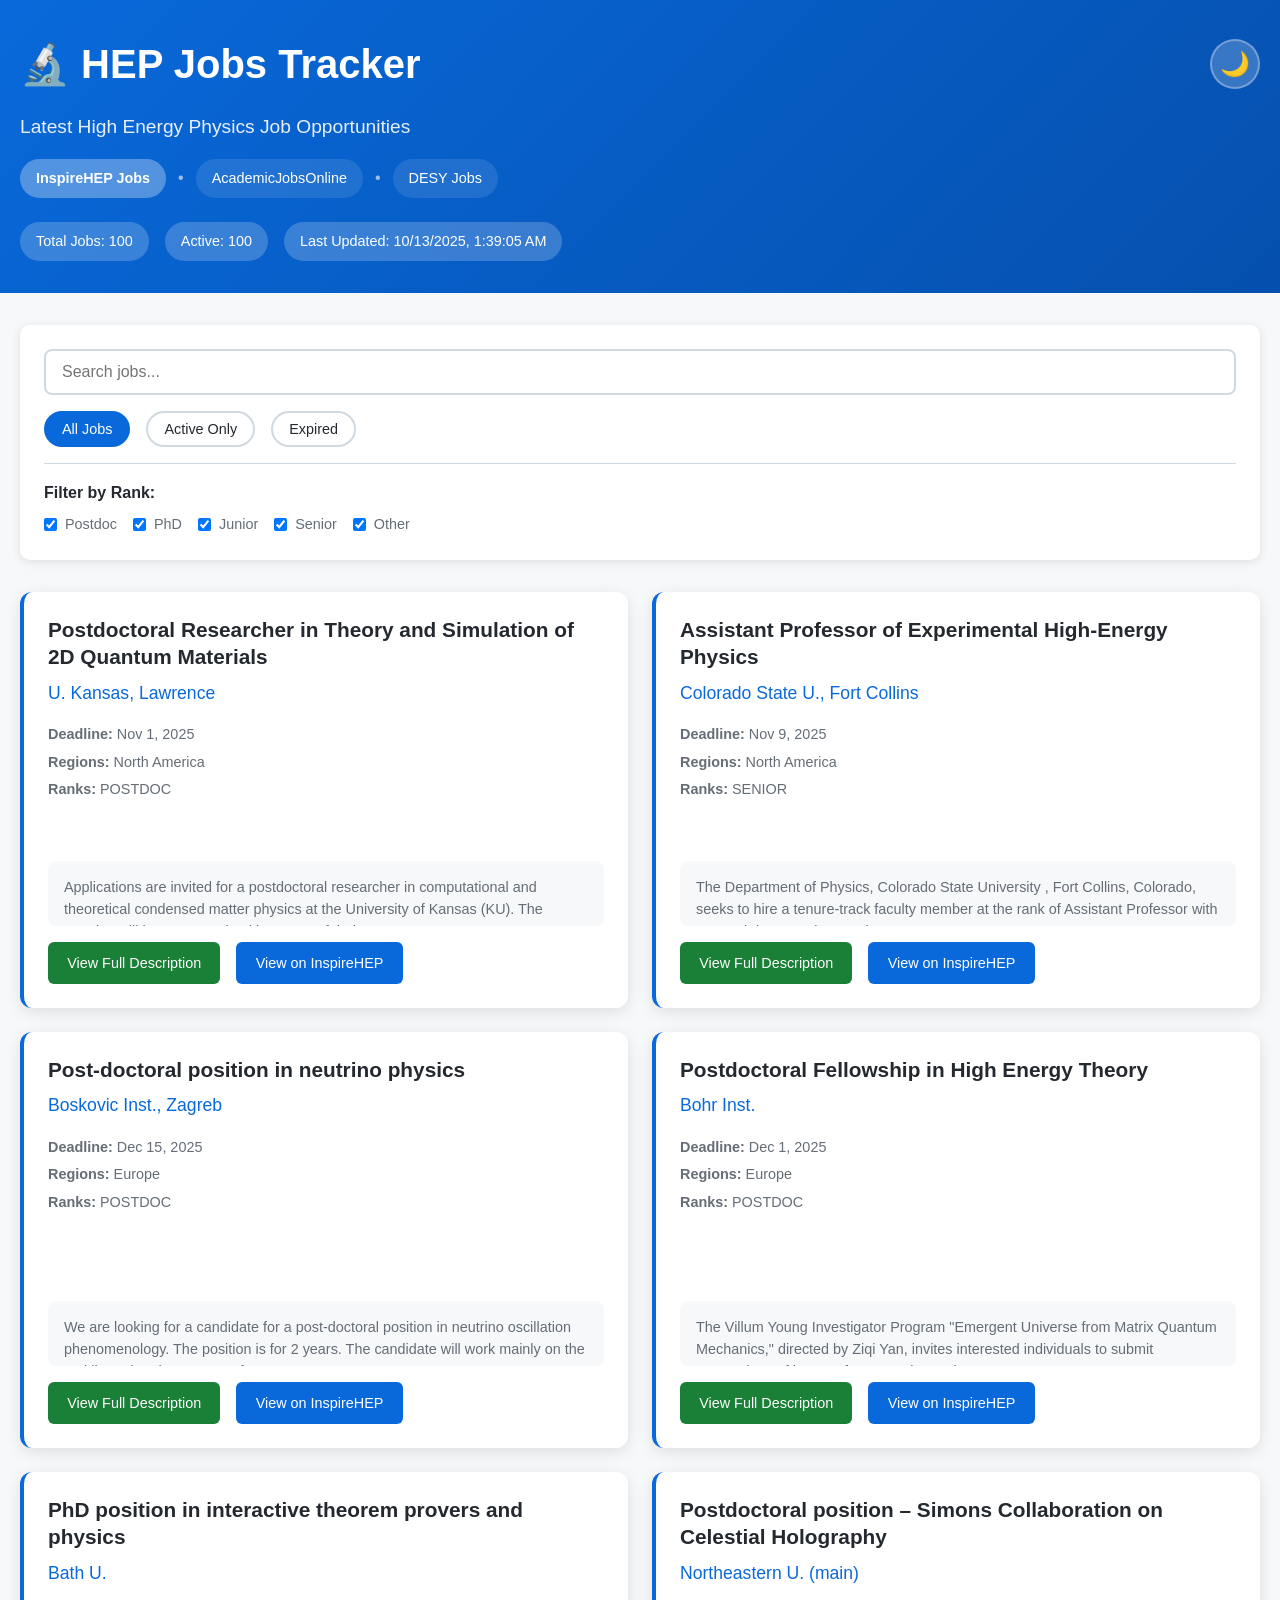
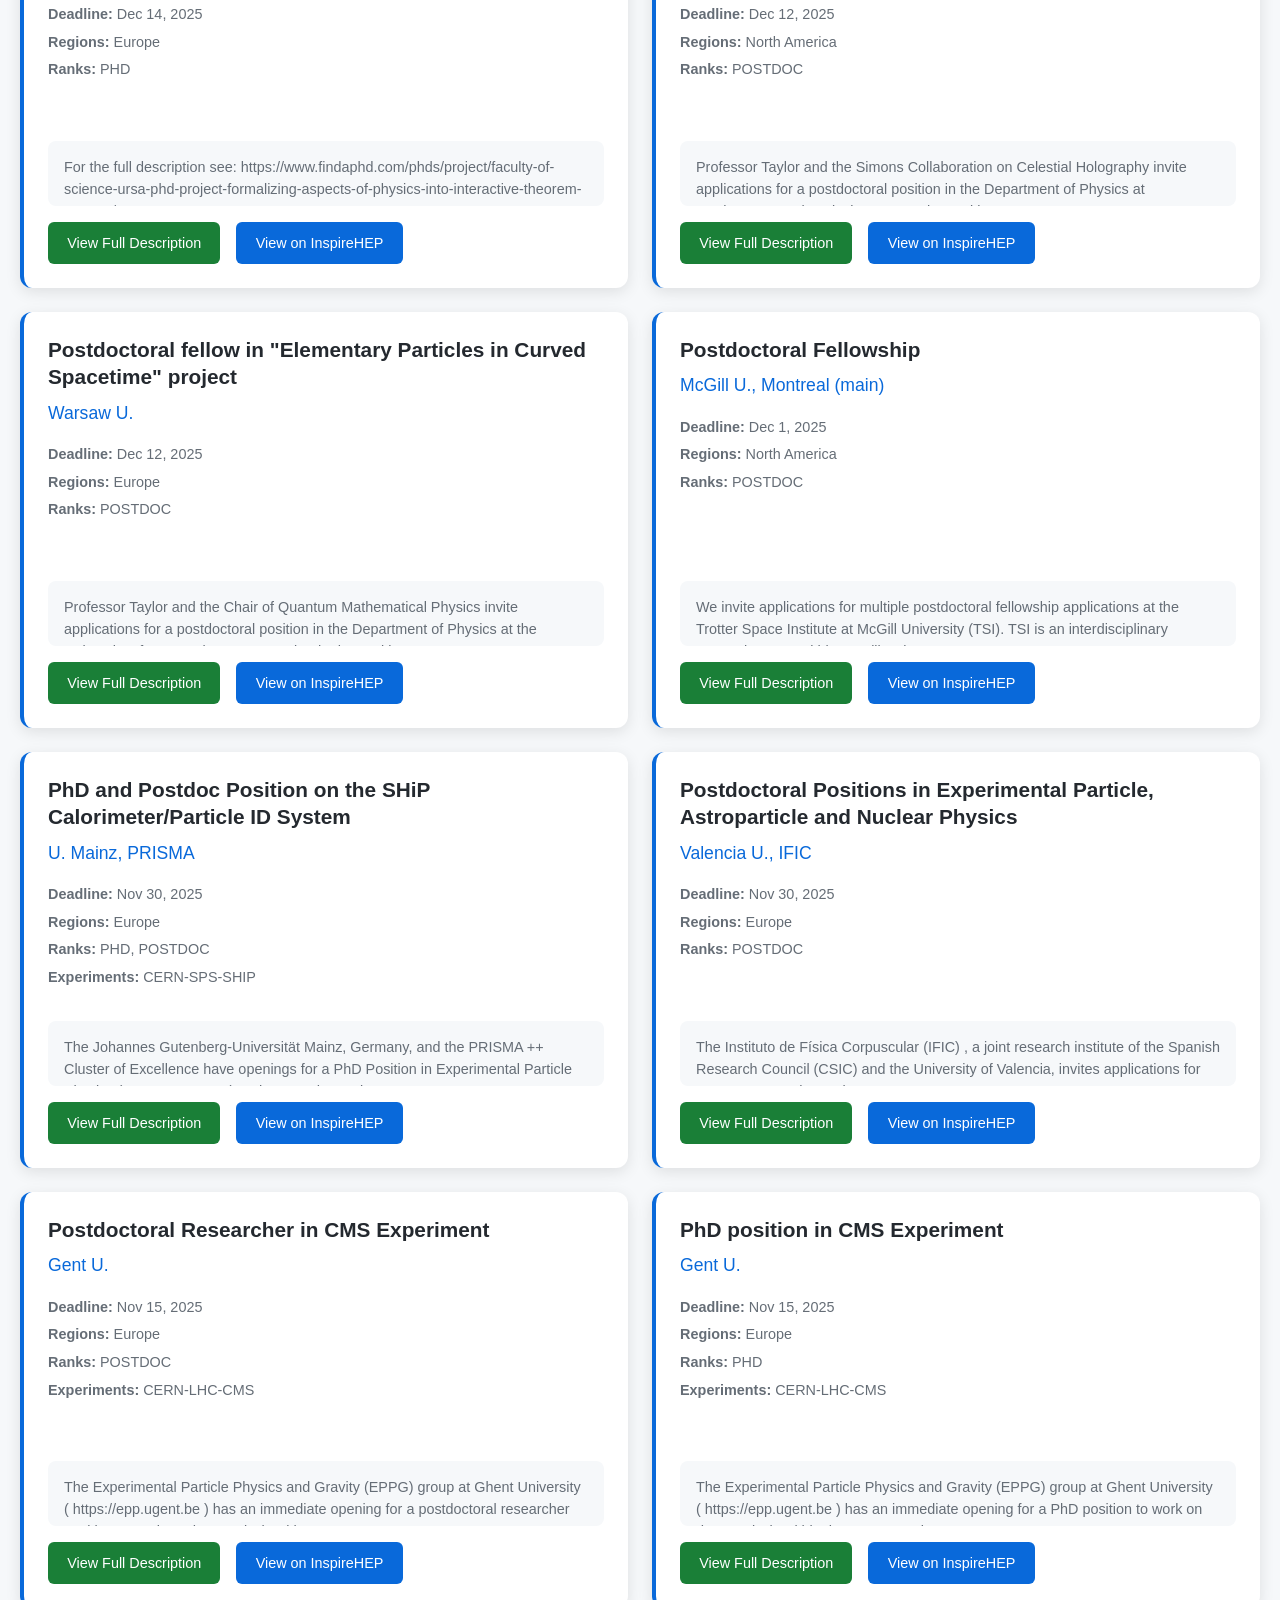
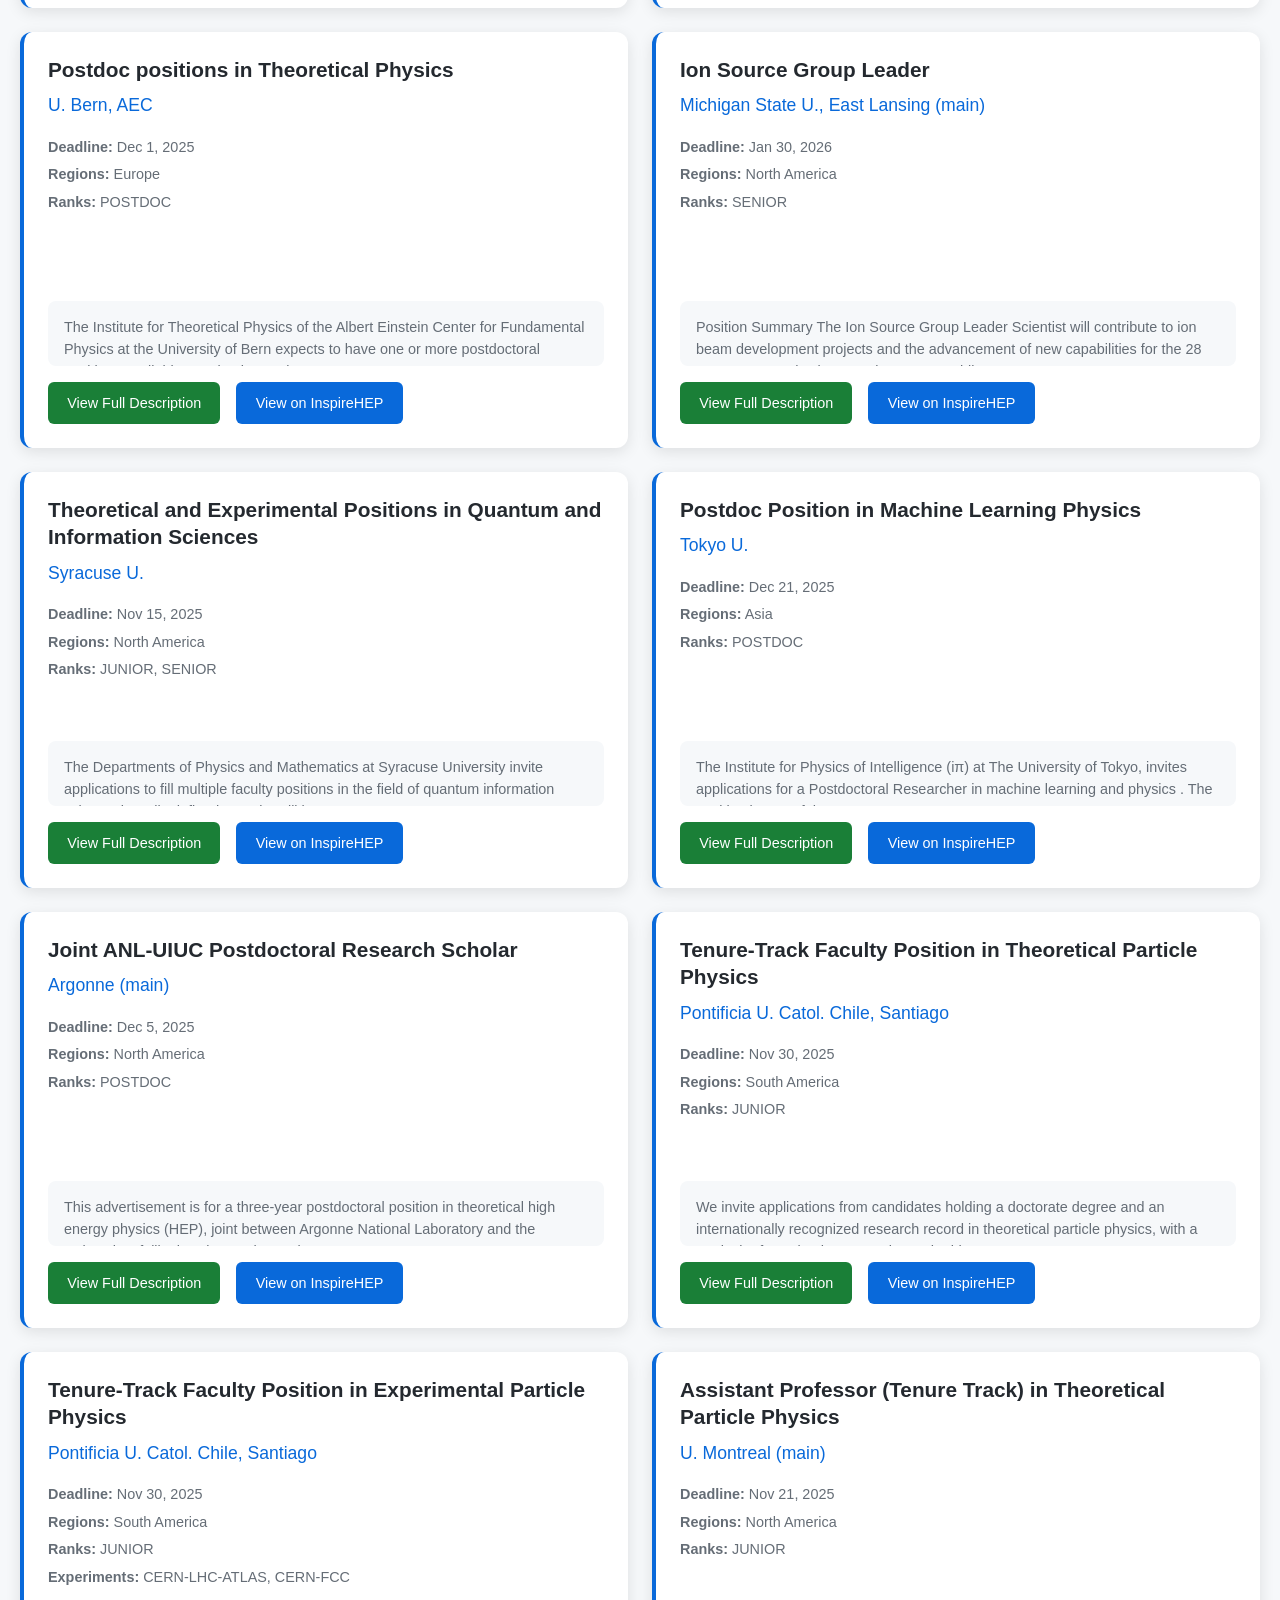
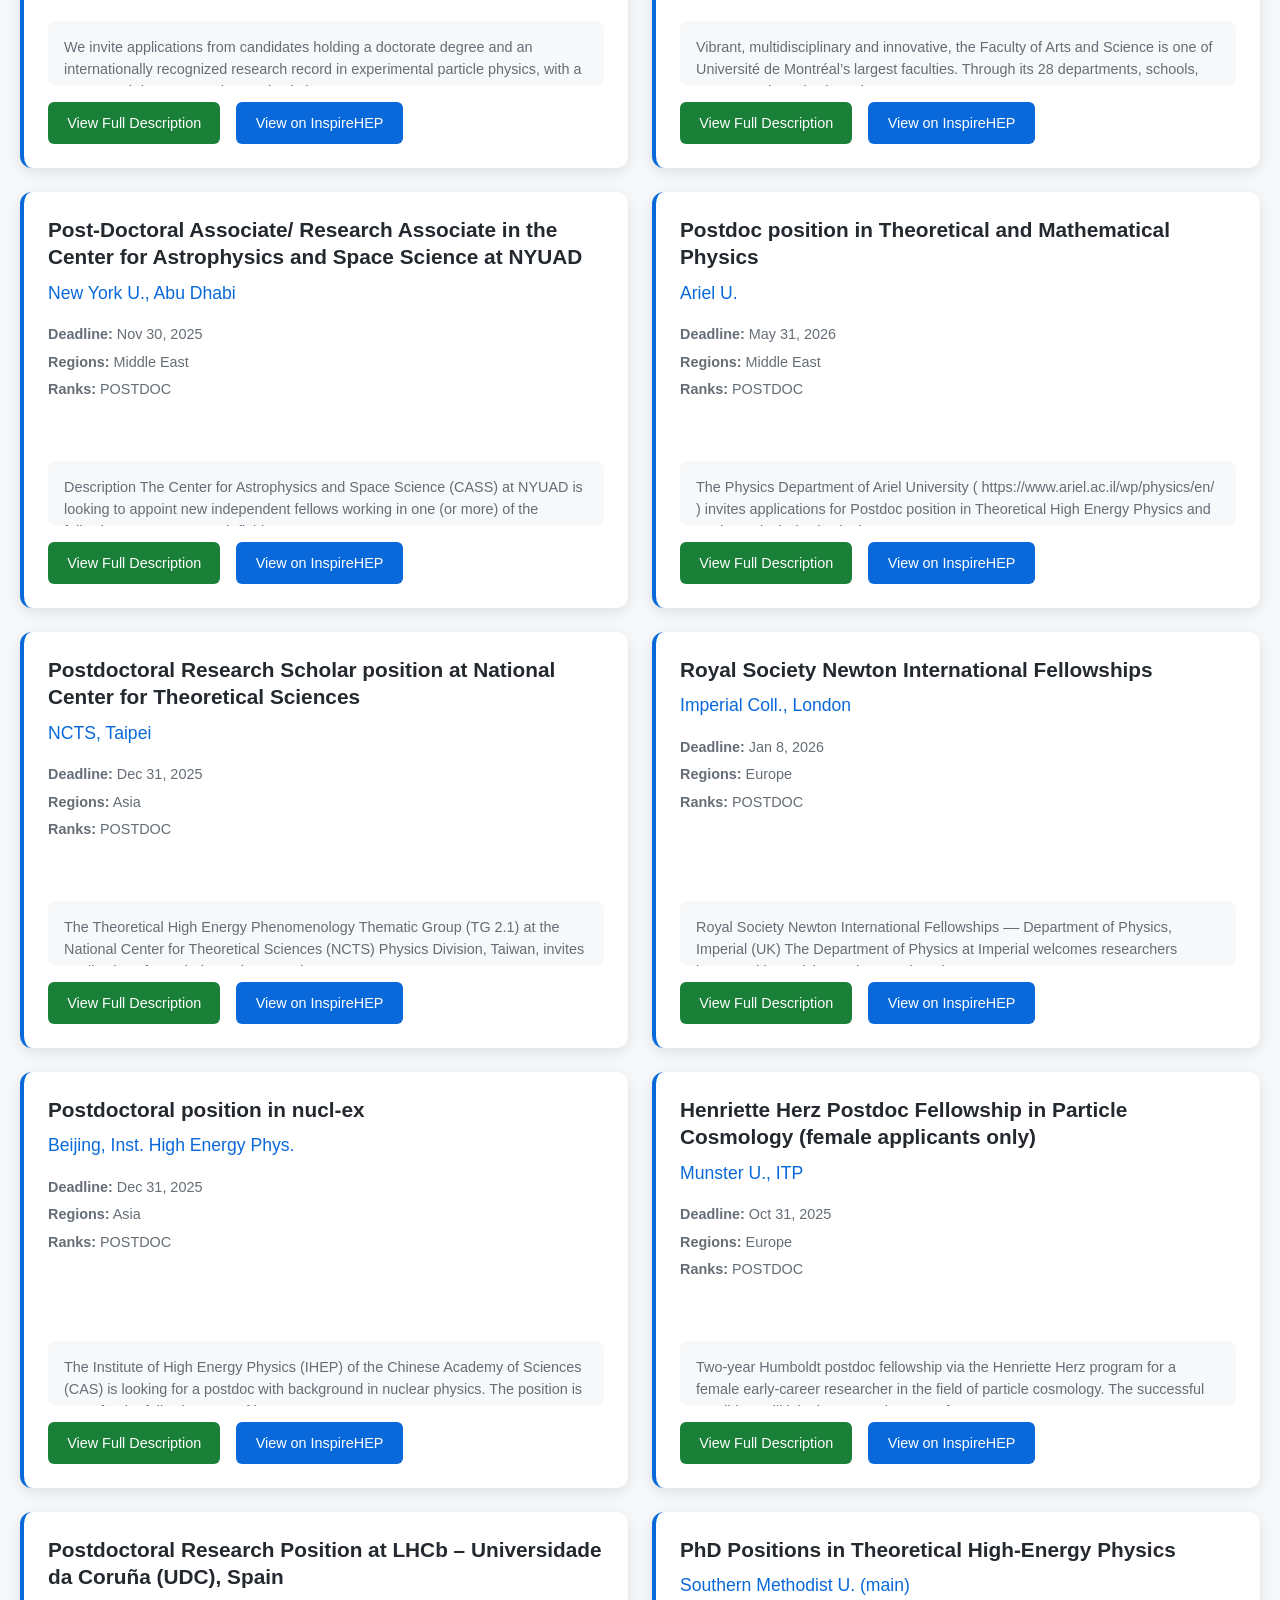
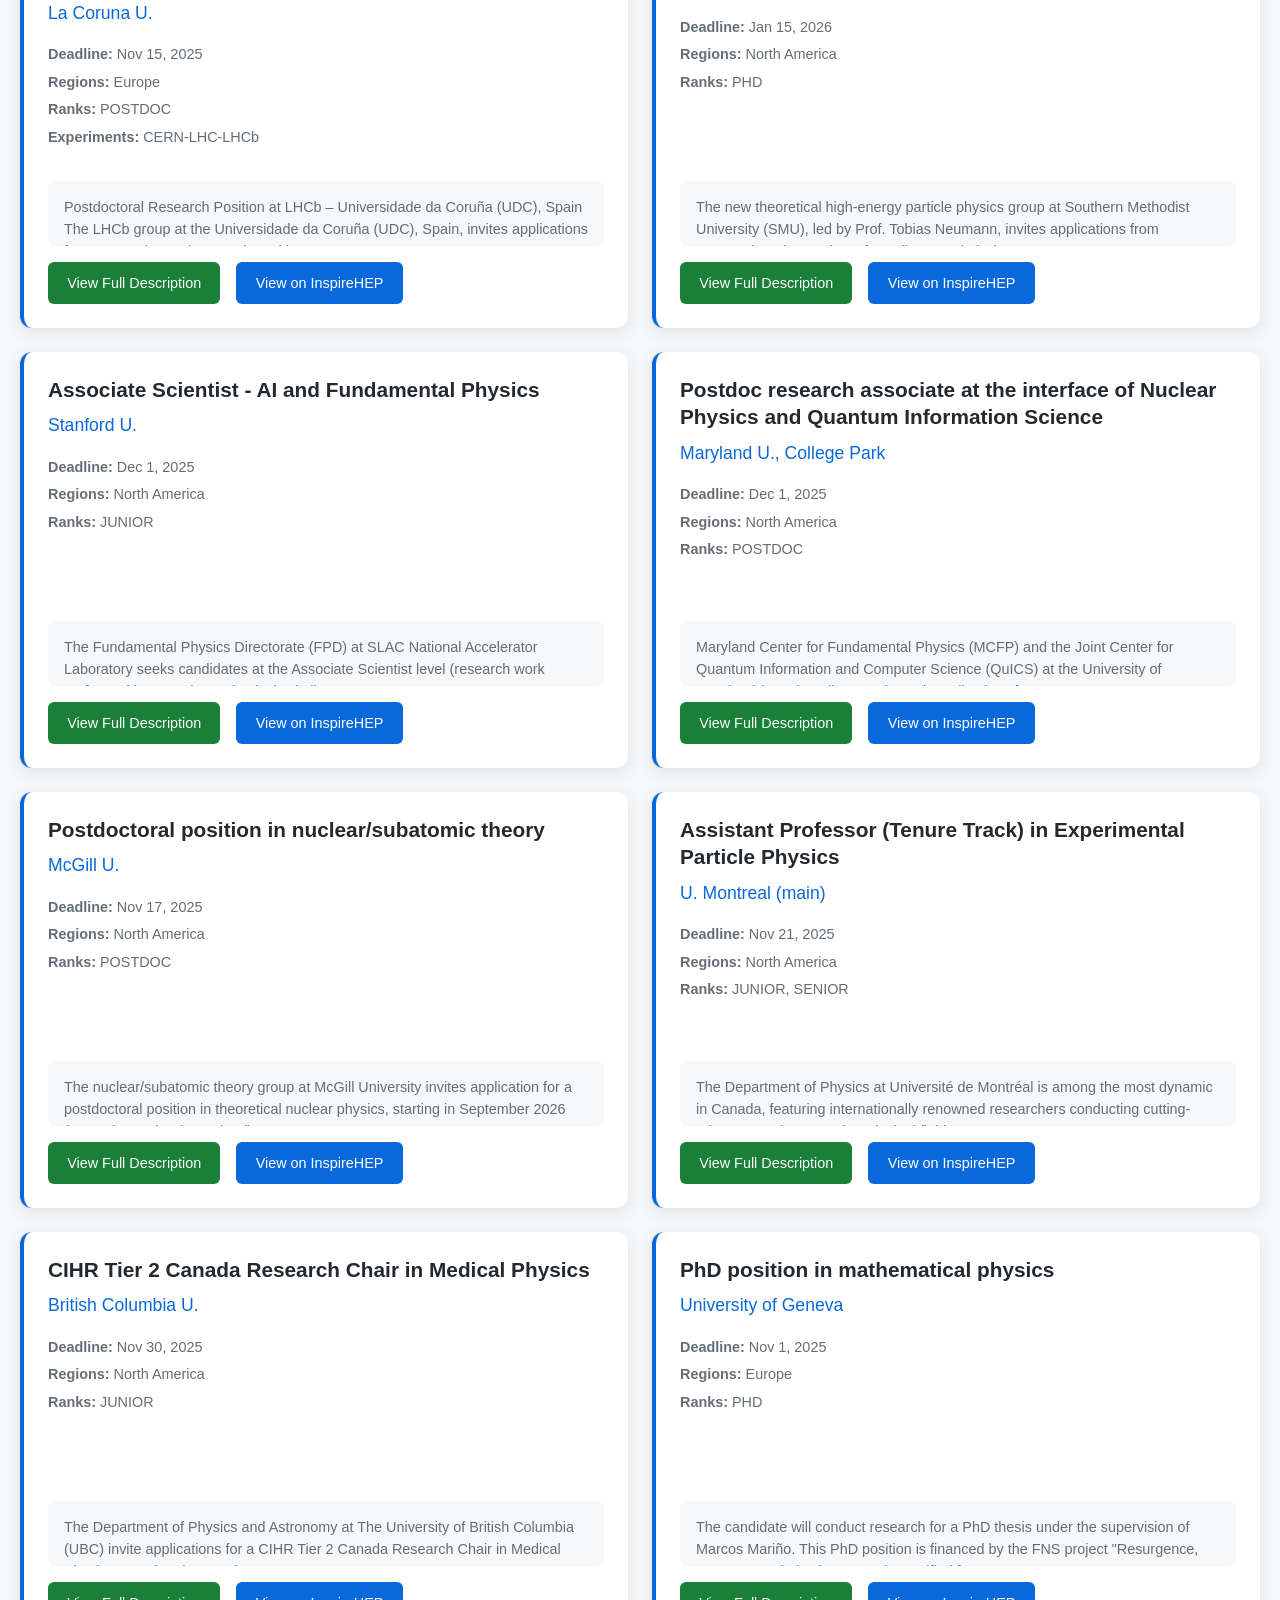
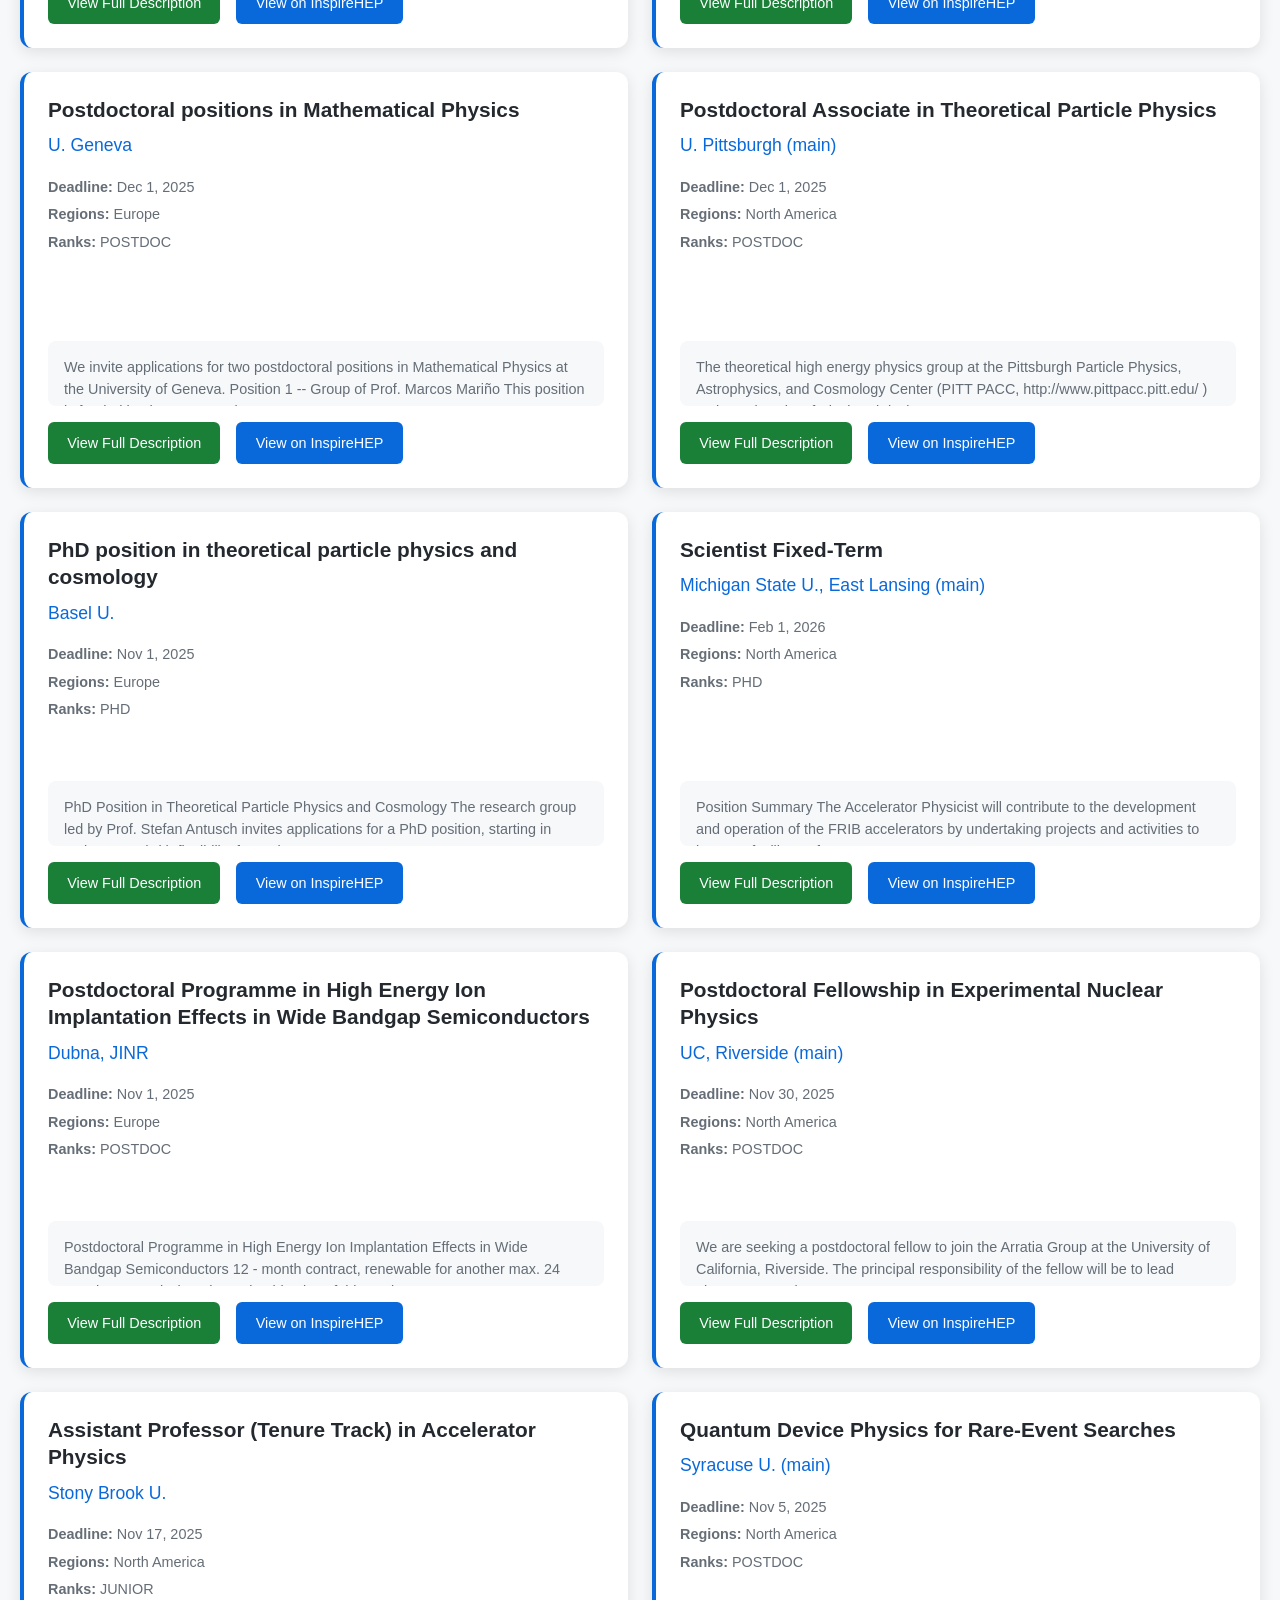
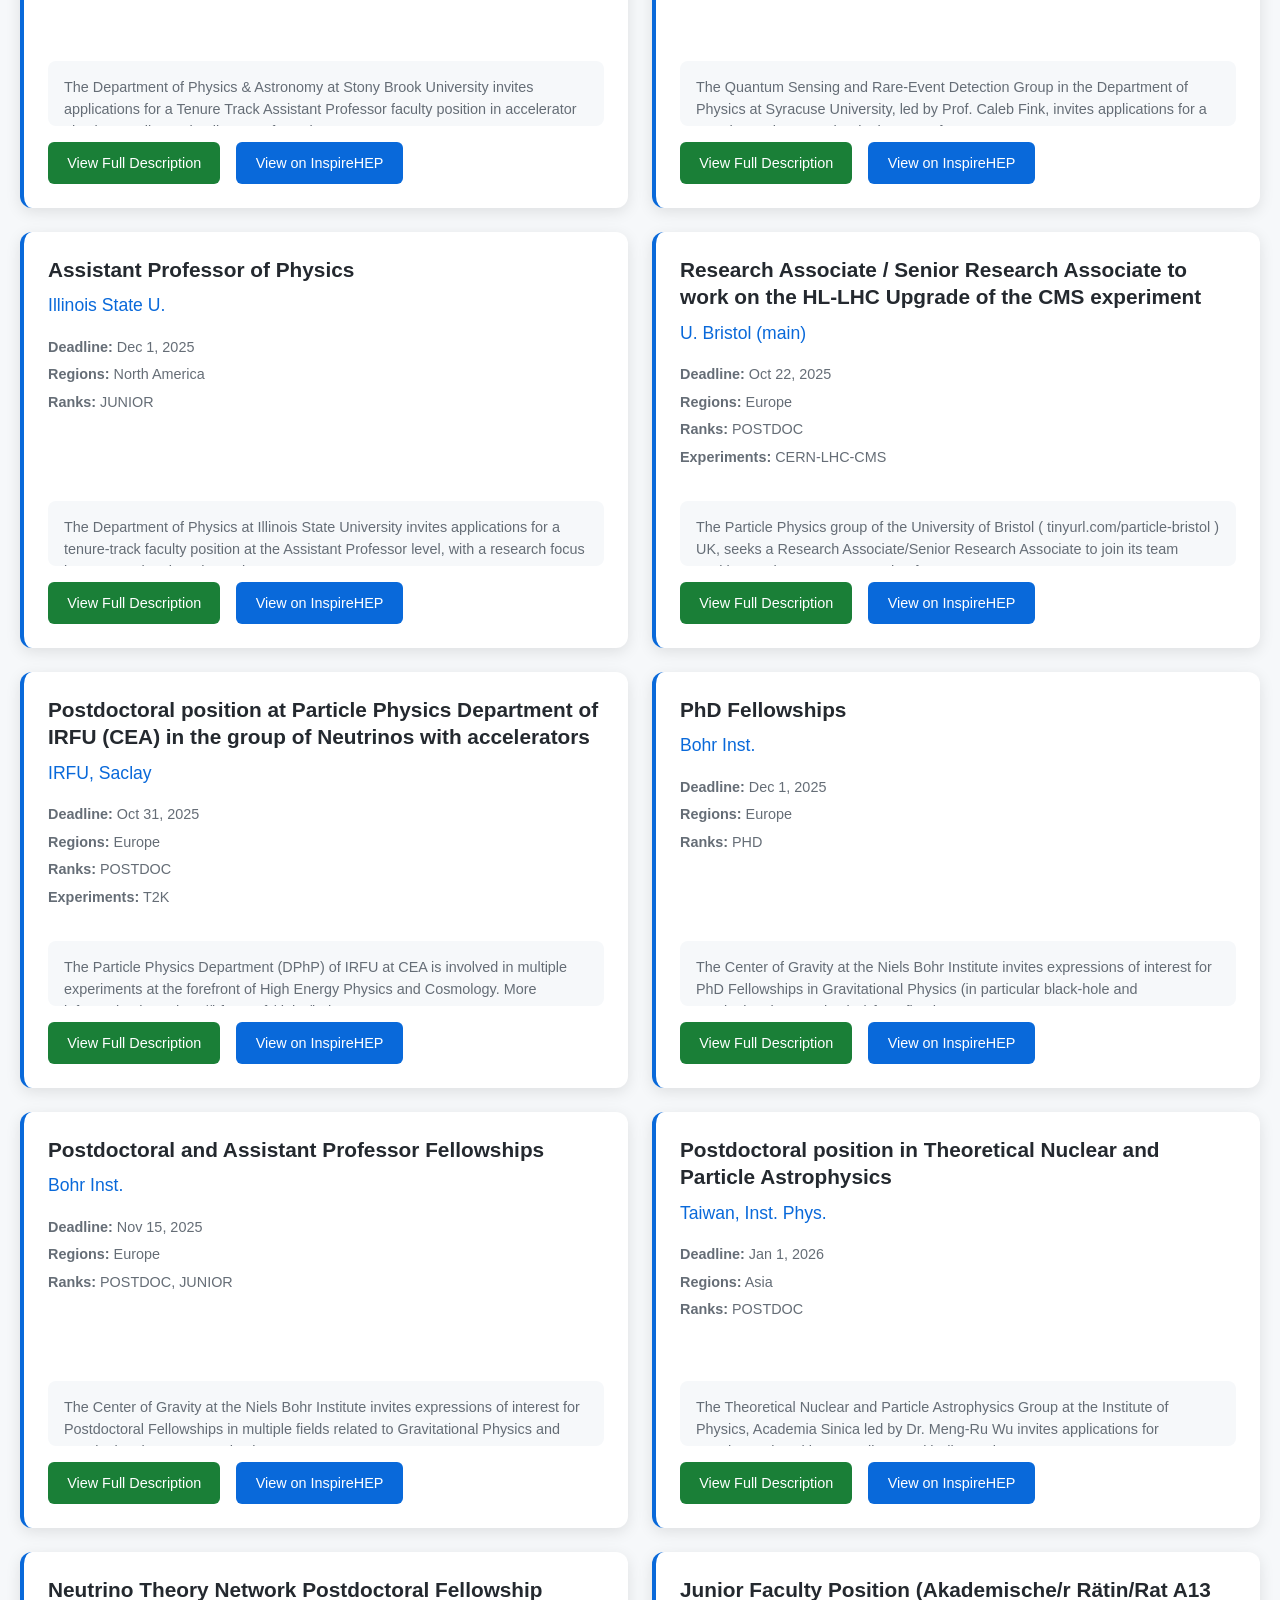
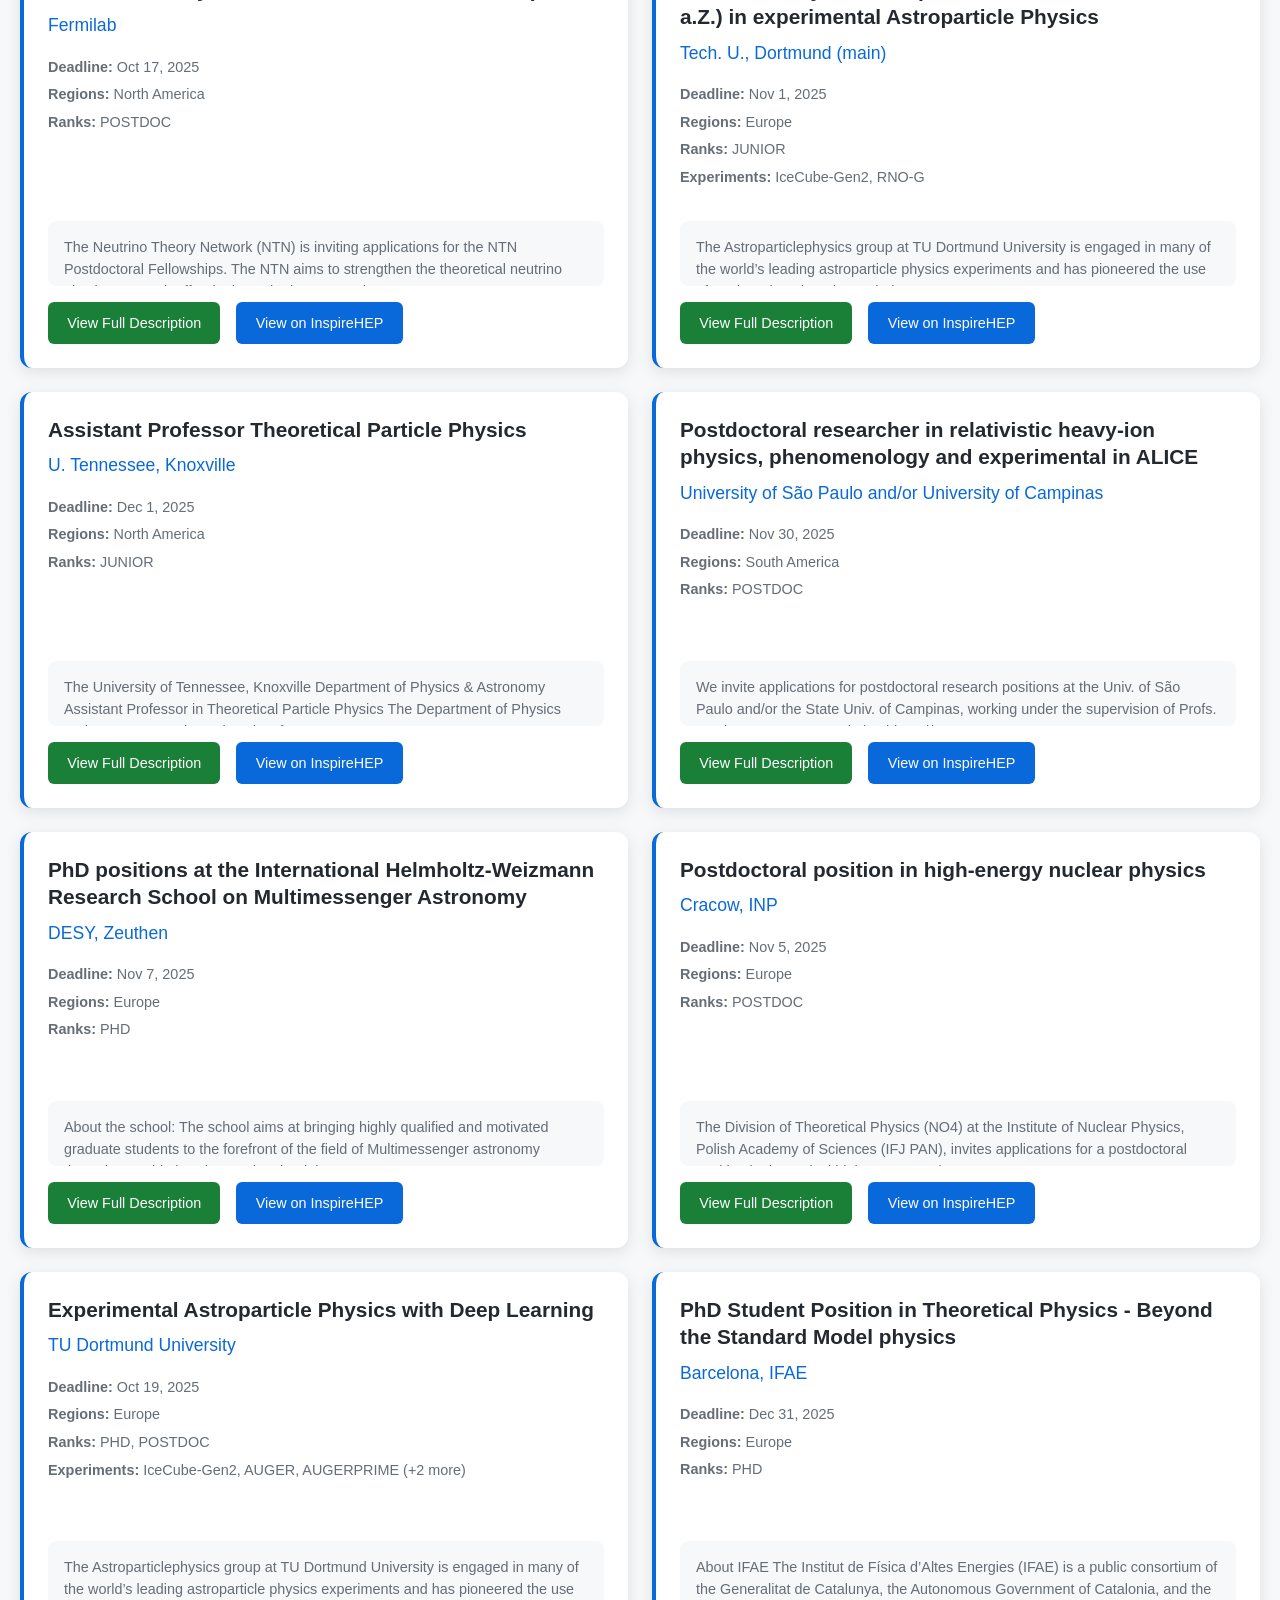
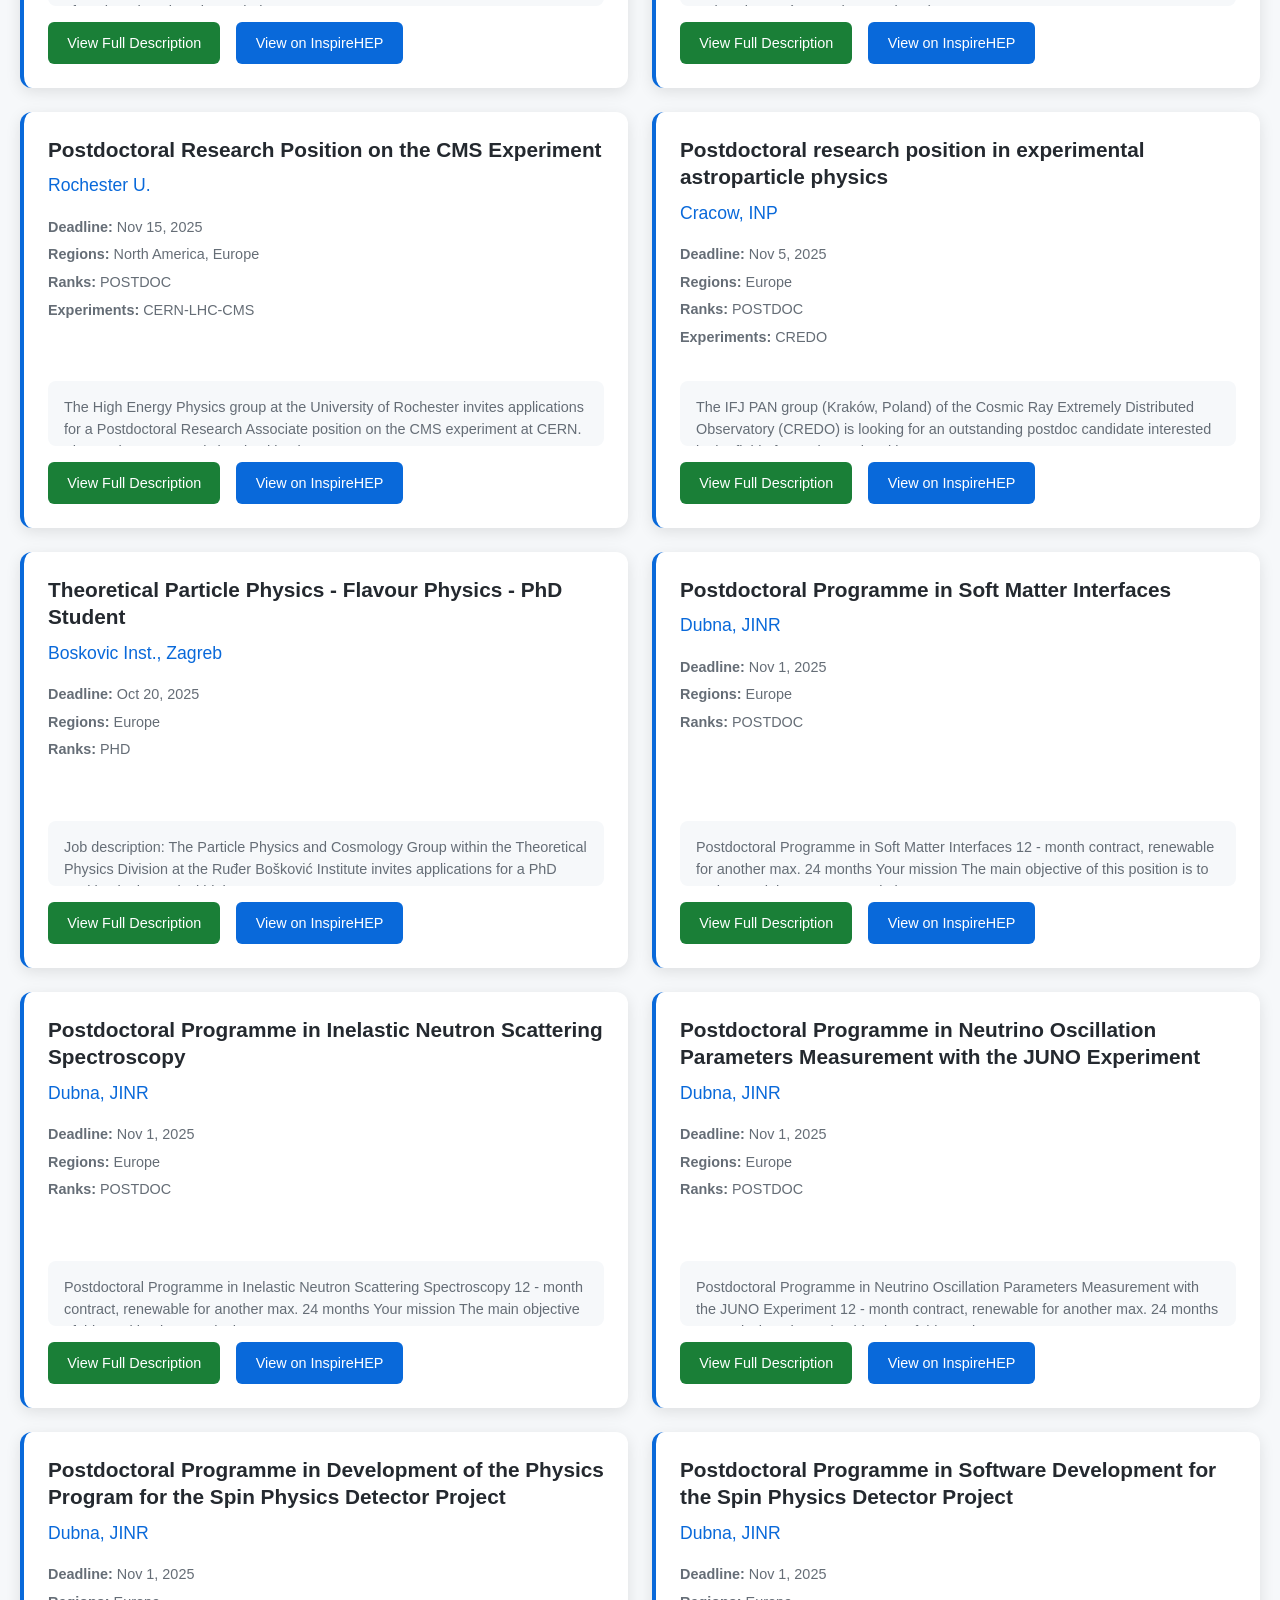
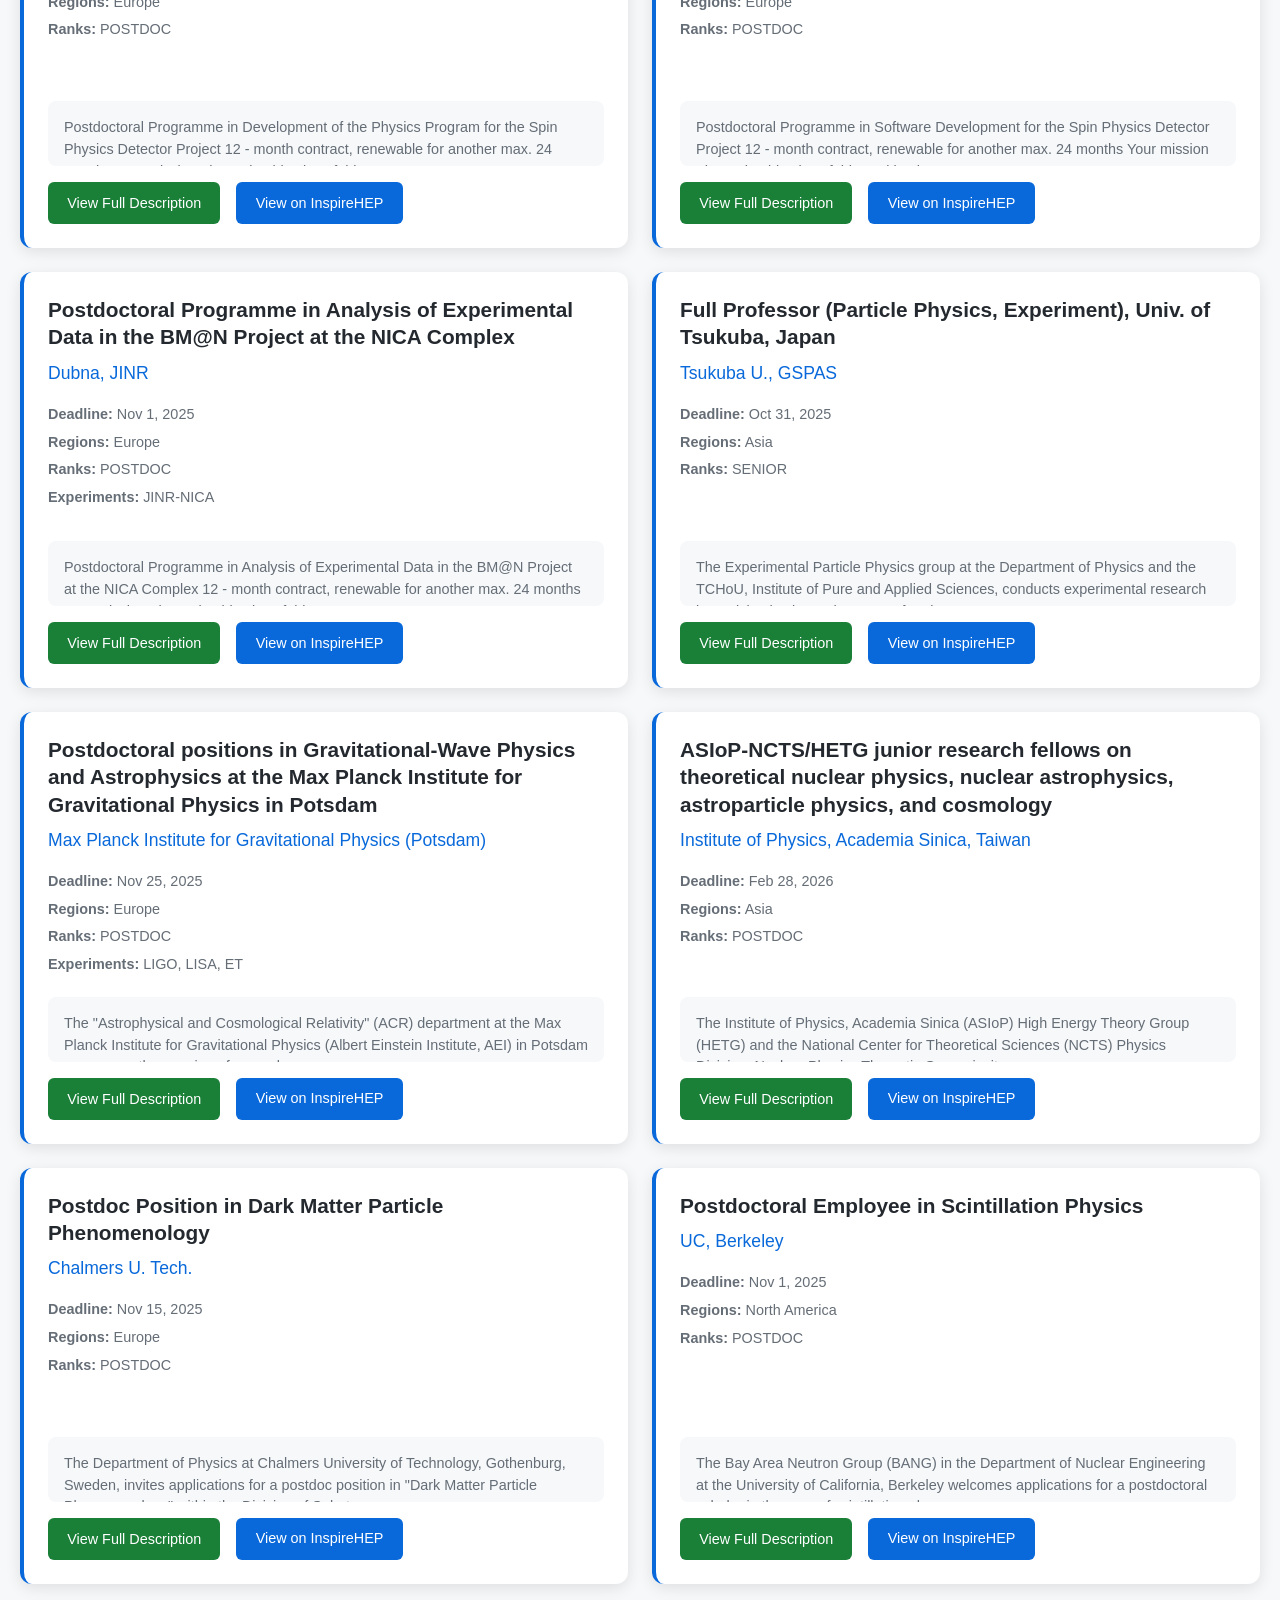
==== commit f4ff6ac9: "feat: add DESY job listings with updated deadlines and new positions" ====
--- a/site/index.html
+++ b/site/index.html
@@ -108,11 +108,13 @@
                 <a href="#" class="nav-link active" data-source="inspirehep">InspireHEP Jobs</a>
                 <span class="nav-separator">•</span>
                 <a href="#" class="nav-link" data-source="ajo">AcademicJobsOnline</a>
+                <span class="nav-separator">•</span>
+                <a href="#" class="nav-link" data-source="desy">DESY Jobs</a>
             </nav>
             <div class="stats">
                 <span class="stat" id="totalJobs">Total Jobs: 100</span>
                 <span class="stat" id="activeJobs">Active: 100</span>
-                <span class="stat" id="lastUpdated">Last Updated: 10/13/2025, 1:20:15 AM</span>
+                <span class="stat" id="lastUpdated">Last Updated: 10/13/2025, 1:39:05 AM</span>
             </div>
         </div>
     </header>
@@ -4042,11 +4044,286 @@
             </div>
             
         </div>
+
+        <!-- DESY Jobs View -->
+        <div id="desy-view" class="source-view">
+            <div class="jobs-container" id="jobsContainerDESY">
+                
+      <div class="job-card postdoc" data-id="desy-270935" data-ranks="POSTDOC,PHD,JUNIOR" data-job='{"id":"desy-270935","title":"Postdoc for a networked atomic clock experiment for ultralight dark matter","institution":"DESY (Deutsches Elektronen-Synchrotron)","deadline":"Dec 31, 2025","isExpired":false,"regions":["Europe"],"ranks":["POSTDOC","PHD","JUNIOR"],"experiments":[],"description":"<div class=\"container\">\n\t\t\t\t\t<ol class=\"breadcrumb\">\n\t\t\t\t\t\t<li><a href=\"https://www.desy.de/index_ger.html\" title=\"Home\">Home</a></li>\n\t\t\t\t\t\t<li><a href=\"https://www.desy.de/karriere/index_ger.html\" title=\"Zu &#39;Karriere bei DESY&#39;\">Karriere</a></li>\n\t\t\t\t\t\t<li><a href=\"https://v22.desy.de/index_eng.html\" title=\"Your are here: Job Offers\">Job Offers</a></li>\n\t\t\t\t\t</ol>\n\t\t\t\t</div>\n\n\t\t\t\t<section class=\"titles\">\n\t\t\t\t\t<h1>Postdoc for a networked atomic clock experiment for ultralight dark matter</h1>\n\t\t\t\t\t<p class=\"description\"></p>\n\t\t\t\t</section>\n\t\t\t\t<section class=\"core\">\n\t\t\t\t\t<!-- LgJobOffer.standard_html -->\n\n\n\n\t<!-- style tal:content=\"structure python:zmscontext.attr(&#39;css_defaults&#39;)\"></style //-->\n\n\t\n\n\t<article class=\"joboffer\">\n\n\t\t<div class=\"image_header imgcount-3\">\n\t\t\t\n\t\t\t\t<img src=\"/sites/sites_desygroups/sites_extern/site_v22/content/e110/e97860/e97861/e97864/Wissenschaft_Astro_1_B3_ger.jpg\" alt=\"Header-Image\" />\n\t\t\t\n\t\t\t\n\t\t\t\t<img src=\"/sites/sites_desygroups/sites_extern/site_v22/content/e110/e97860/e97861/e97879/Wissenschaft_Astro_6_B3_ger.jpg\" alt=\"Header-Image\" />\n\t\t\t\n\t\t\t\n\t\t\t\t<img src=\"/sites/sites_desygroups/sites_extern/site_v22/content/e110/e97860/e97861/e97873/Wissenschaft_Astro_4_B3_ger.jpg\" alt=\"Header-Image\" />\n\t\t\t\n\t\t</div>\n\t\t\n\t\t<p class=\"location\">\n\t\t\tFor our location in Zeuthen\n\t\t\twe are seeking:\n\t\t</p>\n\n\t\t<h1 class=\"job_title\">Postdoc for a networked atomic clock experiment for ultralight dark matter</h1>\n\n\t\t<p class=\"title_additional\" data-outputtype=\"external\">Remuneration Group 13 | Limited: 3 years | Starting date: earliest possible | ID: APPO009/2024 | Deadline: open | Full-time/Part-time | Remote work possible</p>\n\n\t\t<p class=\"intro\">\n\t\t\t<span class=\"desy description\" data-lang_key=\"LgJobOffer.desy.intro\">DESY, with more than 2900 employees at its two locations in Hamburg and Zeuthen, is one of the world&#39;s leading research centres. Its research focuses on decoding the structure and function of matter, from the smallest particles of the universe to the building blocks of life. In this way, DESY contributes to solving the major questions and urgent challenges facing science, society and industry. With its ultramodern research infrastructure, its interdisciplinary research platforms and its international networks, DESY offers a highly attractive working environment in the fields of science, technology and administration as well as for the education of highly qualified young scientists.</span>\n\t\t\t<br /><br />\n\t\t\t<span class=\"desygroup description\">The Zeuthen location of DESY has a strong focus on astroparticle and particle physics (gamma-ray and neutrino astronomy, and collider particle physics). The experimental groups are accompanied by a strong theory group. DESY Zeuthen is responsible for developing and delivering detectors for astroparticle and particle physics experiments, and is actively engaged in R&D for future applications.\r<br/>\r<br/>With the Centre for Quantum Technology and Applications (CQTA), DESY Zeuthen is taking a leading role in applying quantum technology to challenges in particle and astroparticle physics. A new search for the effects of ultralight dark matter is being constructed, using ultra-sensitive optical atomic clocks as the sensing element. The post holder will contribute to this search, driving the development of a test setup for networked clock comparison and frequency stabilisation. The post holder will also help to develop the procedures to collect and analyse the frequency comparisons, forming the basis of fundamental physics searches for (e.g.) ultralight dark matter.</span>\n\t\t</p>\n\n\t\t<div class=\"columns\">\n\t\t\t<div class=\"col1\">\n\t\t\t\t<section class=\"task\">\n\t\t\t\t\t<h4>About your role:</h4>\n\t\t\t\t\t<p class=\"tasks_preText\"></p>\n\t\t\t\t\t<ul><li>Active role in networked clock comparisons for dark matter and fundamental physics measurements\r</li><li>Develop a test network comprising clocks, frequency combs, glass fibres and transfer lasers\r</li><li>Participate in the collaboration between DESY, Humboldt-Universität zu Berlin, Max-Planck-Institut für Kernphysik (Heidelberg), and U. Birmingham\r</li><li>Analyse experimental atomic clock data and participate in the interpretation of results</li></ul>\n\t\t\t\t</section>\n\n\t\t\t\t<section class=\"offer\">\n\t\t\t\t\t<h4>Good reasons to join:</h4>\n\t\t\t\t\t<p class=\"offer\">Look forward to a unique working environment on our international research campus. Respectful cooperation and the well-being of our DESY employees are particularly important to us. Gender equality is an important aspect for us. To support work life balance we offer flexible working hours, variable part-time, job-sharing models and participation in mobile work (up to 50%). You will benefit from our family-friendly and collegial atmosphere, our established health management and occupational pension provision. As a public funded employer, we offer you a secure workplace and facilitate your individual career with our comprehensive training and development opportunities. Remuneration is according to the regulations of the TV-AVH. DESY offers its employees a financial supplement for a German job ticket (Deutschland-Ticket) at both locations.</p>\n\t\t\t\t\t<p class=\"expiration\">Limited: 3 years</p>\n\t\t\t\t</section>\n\t\t\t</div>\n\n\t\t\t<div class=\"col2\">\n\t\t\t<section class=\"profile\">\n\t\t\t\t\t<h4>About you:</h4>\n\t\t\t\t\t<p class=\"profile_preText\"></p>\n\t\t\t\t\t<ul><li>PhD in experimental physics or equivalent qualification\r</li><li>Experience with optics and lasers and in one of the relevant physics fields (e.g. particle, atomic/nuclear physics, quantum optics)\r</li><li>Very good command of English is required and knowledge of German is of advantage\r</li><li>Willingness to travel and participate in working meetings, conferences, and field work abroad\r</li><li>Strong motivation, very good organizational skills, resilience; ability to work in teams and excellent communication skills</li></ul>\n\t\t\t\t</section>\n\n\t\t\t\t<section class=\"contact\">\n\t\t\t\t\t<!-- h4 title=\"spacing\">&nbsp;</h4 -->\n\t\t\t\t\t<p class=\"contactinfo\">For further information please contact Steven Worm at steven.worm@desy.de.</p>\n\t\t\t\t\t<p class=\"contactinfotext\">Please submit your complete application documents (letter of motivation, CV and relevant certificates).</p>\n\t\t\t\t\t<p class=\"contacttails\">We look forward to receiving your application via our application portal:\r<br />\r<br /><a class=\"btn_application\" href=\"https://www.desy.de/career/online_application/index_eng.html?p=18404:10:0&jobid=APPO009/2024&P_LANG=en\">  Apply now  </a>\r<br />\r<br />DESY promotes equal opportunities and diversity. The professional development of women is very important to us and therefore we strongly encourage women to apply for the vacant position. Applications from severely disabled persons will be given preference if they are equally qualified <a target=\"blank\" class=\"btn_furtherinfo\" href=\"https://sbv.desy.de/\">(sbv.desy.de)</a>.\r<br />\r<br />You can find further information here: \r<br /><a target=\"blank\" class=\"btn_furtherinfo\" href=\"https://www.desy.de/career/\">https://www.desy.de/career/</a>\r<br />\r<br />Deutsches Elektronen-Synchrotron DESY\r<br />Personalabteilung <br /> Notkestraße 85 <br /> 22607 Hamburg\r<br />Phone: +49 40 8998-3392</p>\n\t\t\t\t\t<p class=\"deadline\" data-lang_key=\"LgJobOffer.contact.deadline\">\n\t\t\t\t\t\tDeadline for applications:\n\t\t\t\t\t\t\n\t\t\t\t\t\t\t31.12.2025\n\t\t\t\t\t\t\n\t\t\t\t\t\t\n\t\t\t\t\t</p>\n\t\t\t\t</section>\n\t\t\t</div>\n\t\t<!-- div class=\"columns row2\"> </div -->\n\t\t</div>","urls":["https://v22.desy.de/e67416/records270935/index_eng.html"],"contact_email":"steven.worm@desy.de","jobUrl":"https://v22.desy.de/e67416/records270935/index_eng.html","source":"DESY"}'>
+        <div class="job-header">
+          <h3 class="job-title">
+            <a href="https://v22.desy.de/e67416/records270935/index_eng.html" target="_blank" class="job-title-link">Postdoc for a networked atomic clock experiment for ultralight dark matter</a>
+          </h3>
+          <div class="job-institution">DESY (Deutsches Elektronen-Synchrotron)</div>
+        </div>
+        
+        <div class="job-meta">
+          <div class="deadline ">
+            <strong>Deadline:</strong> Dec 31, 2025
+          </div>
+          
+          
+          
+        </div>
+
+        
+          <div class="job-description">
+            Home Karriere Job Offers Postdoc for a networked atomic clock experiment for ultralight dark matter For our location in Zeuthen we are seeking: Postdoc for a networked atomic clock experiment for u...
+          </div>
+
+        <div class="job-actions">
+          
+            <button class="btn-view-full" data-job-id="desy-270935">View Full Description</button>
+          <a href="https://v22.desy.de/e67416/records270935/index_eng.html" target="_blank" class="btn-apply">View on DESY</a>
+          
+            <a href="mailto:steven.worm@desy.de" class="btn-contact">Contact</a>
+        </div>
+      </div>
+      <div class="job-card" data-id="desy-1760312164656" data-ranks="PHD,JUNIOR" data-job='{"id":"desy-1760312164656","title":"DESY-Fellowships in Photon Science","institution":"DESY (Deutsches Elektronen-Synchrotron)","deadline":"Jan 1, 2026","isExpired":false,"regions":["Europe"],"ranks":["PHD","JUNIOR"],"experiments":["PETRA","FLASH"],"description":"<div class=\"container\">\n\t\t\t\t\t<ol class=\"breadcrumb\">\n\t\t\t\t\t\t<li><a href=\"https://www.desy.de/index_ger.html\" title=\"Home\">Home</a></li>\n\t\t\t\t\t\t<li><a href=\"https://www.desy.de/karriere/index_ger.html\" title=\"Zu &#39;Karriere bei DESY&#39;\">Karriere</a></li>\n\t\t\t\t\t\t<li><a href=\"https://v22.desy.de/index_eng.html\" title=\"Your are here: Job Offers\">Job Offers</a></li>\n\t\t\t\t\t</ol>\n\t\t\t\t</div>\n\n\t\t\t\t<section class=\"titles\">\n\t\t\t\t\t<h1>DESY-Fellowships in Photon Science</h1>\n\t\t\t\t\t<p class=\"description\"></p>\n\t\t\t\t</section>\n\t\t\t\t<section class=\"core\">\n\t\t\t\t\t<!-- LgJobOffer.standard_html -->\n\n\n\n\t<!-- style tal:content=\"structure python:zmscontext.attr(&#39;css_defaults&#39;)\"></style //-->\n\n\t\n\n\t<article class=\"joboffer\">\n\n\t\t<div class=\"image_header imgcount-2\">\n\t\t\t\n\t\t\t\t<img src=\"/sites/sites_desygroups/sites_extern/site_v22/content/e110/e97860/e97906/e97914/Wissenschaft_FS_3_B2_ger.jpg\" alt=\"Header-Image\" />\n\t\t\t\n\t\t\t\n\t\t\t\t<img src=\"/sites/sites_desygroups/sites_extern/site_v22/content/e110/e97860/e97919/e97945/Wissenschaft_M_8_B2_ger.jpg\" alt=\"Header-Image\" />\n\t\t\t\n\t\t</div>\n\t\t\n\t\t<p class=\"location\">\n\t\t\tFor our location in Hamburg\n\t\t\twe are seeking:\n\t\t</p>\n\n\t\t<h1 class=\"job_title\">DESY-Fellowships in Photon Science</h1>\n\n\t\t<p class=\"title_additional\" data-outputtype=\"external\">Limited: 2 + 1 years | Starting date: earliest possible | ID: FSFE001/2025 | Deadline: open | Full-time/Part-time</p>\n\n\t\t<p class=\"intro\">\n\t\t\t<span class=\"desy description\" data-lang_key=\"LgJobOffer.desy.intro\">DESY, with more than 2900 employees at its two locations in Hamburg and Zeuthen, is one of the world&#39;s leading research centres. Its research focuses on decoding the structure and function of matter, from the smallest particles of the universe to the building blocks of life. In this way, DESY contributes to solving the major questions and urgent challenges facing science, society and industry. With its ultramodern research infrastructure, its interdisciplinary research platforms and its international networks, DESY offers a highly attractive working environment in the fields of science, technology and administration as well as for the education of highly qualified young scientists.</span>\n\t\t\t<br /><br />\n\t\t\t<span class=\"desygroup description\">The brilliant synchrotron source PETRA III as well as the intense free-electron laser FLASH and our inhouse research groups at DESY CFEL offer a broad range of research opportunities, ranging from life science to the study of fundamental physical processes in various areas. DESY offers several career opportunities also in the enabling technologies like detector or laser physics and development.</span>\n\t\t</p>\n\n\t\t<div class=\"columns\">\n\t\t\t<div class=\"col1\">\n\t\t\t\t<section class=\"task\">\n\t\t\t\t\t<h4>About your role:</h4>\n\t\t\t\t\t<p class=\"tasks_preText\">Fellows are invited to take an active role in one of the experimental or theoretical areas of research at DESYs Photon Science.</p>\n\t\t\t\t\t<ul><li>Condensed matter physics\r</li><li>Atoms, Molecules and Optics\r</li><li>Laser physics\r</li><li>Detector development\r</li><li>Structural Chemistry\r</li><li>Structural Biology</li></ul>\n\t\t\t\t</section>\n\n\t\t\t\t<section class=\"offer\">\n\t\t\t\t\t<h4>Good reasons to join:</h4>\n\t\t\t\t\t<p class=\"offer\">Look forward to a unique working environment on our international research campus. Respectful cooperation and the well-being of our DESY employees are particularly important to us. Gender equality is an important aspect for us. To support work life balance we offer flexible working hours, variable part-time, job-sharing models and participation in mobile work (up to 50%). You will benefit from our family-friendly and collegial atmosphere, our established health management and occupational pension provision. As a public funded employer, we offer you a secure workplace and facilitate your individual career with our comprehensive training and development opportunities. Remuneration is according to the regulations of the TV-AVH. DESY offers its employees a financial supplement for a German job ticket (Deutschland-Ticket) at both locations.</p>\n\t\t\t\t\t<p class=\"expiration\">Limited: 2 + 1 years</p>\n\t\t\t\t</section>\n\t\t\t</div>\n\n\t\t\t<div class=\"col2\">\n\t\t\t<section class=\"profile\">\n\t\t\t\t\t<h4>About you:</h4>\n\t\t\t\t\t<p class=\"profile_preText\"></p>\n\t\t\t\t\t<ul><li>Ph.D. completed within the last 5 years after your doctorate\r</li><li>Experience in experimental or theoretical science in one of the areas of the DESY photon science division</li></ul>\n\t\t\t\t</section>\n\n\t\t\t\t<section class=\"contact\">\n\t\t\t\t\t<!-- h4 title=\"spacing\">&nbsp;</h4 -->\n\t\t\t\t\t<p class=\"contactinfo\">Do not hesitate to contact us at DESY Photon Science to get additional information on the current research activities. Further information is available here: <a href=\"http://www.desy.de/FellowFS\" target=\"_blank\">http://www.desy.de/FellowFS</a></p>\n\t\t\t\t\t<p class=\"contactinfotext\">DESY-Fellowships are awarded for a duration of 2 years with the possibility of prolongation by one additional year.\r<br>\r<br>Please submit your complete application documents (letter of motivation and research interests, CV, list of publications, relevant certificates and three letters of references) via our application portal. Please use our online tool for the submission of the letters of reference: <a href=\"https://www.desy.de/career/additional_application_documents/index_eng.html\" target=\"_blank\">Additional application documents</a></p>\n\t\t\t\t\t<p class=\"contacttails\">We look forward to receiving your application via our application portal:\r<br />\r<br /><a class=\"btn_application\" href=\"https://www.desy.de/career/online_application/index_eng.html?p=18404:10:0&jobid=FSFE001/2025&P_LANG=en\">  Apply now  </a>\r<br />\r<br />DESY promotes equal opportunities and diversity. The professional development of women is very important to us and therefore we strongly encourage women to apply for the vacant position. Applications from severely disabled persons will be given preference if they are equally qualified <a target=\"blank\" class=\"btn_furtherinfo\" href=\"https://sbv.desy.de/\">(sbv.desy.de)</a>.\r<br />\r<br />You can find further information here: \r<br /><a target=\"blank\" class=\"btn_furtherinfo\" href=\"https://www.desy.de/career/\">https://www.desy.de/career/</a>\r<br />\r<br />Deutsches Elektronen-Synchrotron DESY\r<br />Personalabteilung <br /> Notkestraße 85 <br /> 22607 Hamburg\r<br />Phone: +49 40 8998-3392</p>\n\t\t\t\t\t<p class=\"deadline\" data-lang_key=\"LgJobOffer.contact.deadline\">\n\t\t\t\t\t\tDeadline for applications:\n\t\t\t\t\t\t\n\t\t\t\t\t\t\t01.01.2026\n\t\t\t\t\t\t\n\t\t\t\t\t\t\n\t\t\t\t\t</p>\n\t\t\t\t</section>\n\t\t\t</div>\n\t\t<!-- div class=\"columns row2\"> </div -->\n\t\t</div>","urls":["https://v22.desy.de/e67416/e283494/index_eng.html"],"contact_email":null,"jobUrl":"https://v22.desy.de/e67416/e283494/index_eng.html","source":"DESY"}'>
+        <div class="job-header">
+          <h3 class="job-title">
+            <a href="https://v22.desy.de/e67416/e283494/index_eng.html" target="_blank" class="job-title-link">DESY-Fellowships in Photon Science</a>
+          </h3>
+          <div class="job-institution">DESY (Deutsches Elektronen-Synchrotron)</div>
+        </div>
+        
+        <div class="job-meta">
+          <div class="deadline ">
+            <strong>Deadline:</strong> Jan 1, 2026
+          </div>
+          
+          
+          
+            <div class="experiments">
+              <strong>Experiments:</strong> PETRA, FLASH
+              
+            </div>
+        </div>
+
+        
+          <div class="job-description">
+            Home Karriere Job Offers DESY-Fellowships in Photon Science For our location in Hamburg we are seeking: DESY-Fellowships in Photon Science Limited: 2 + 1 years | Starting date: earliest possible | ...
+          </div>
+
+        <div class="job-actions">
+          
+            <button class="btn-view-full" data-job-id="desy-1760312164656">View Full Description</button>
+          <a href="https://v22.desy.de/e67416/e283494/index_eng.html" target="_blank" class="btn-apply">View on DESY</a>
+          
+        </div>
+      </div>
+      <div class="job-card" data-id="desy-1760312163737" data-ranks="PHD,JUNIOR" data-job='{"id":"desy-1760312163737","title":"Scientific researcher for the development of high frequency synchronization systems","institution":"DESY (Deutsches Elektronen-Synchrotron)","deadline":"Dec 31, 2025","isExpired":false,"regions":["Europe"],"ranks":["PHD","JUNIOR"],"experiments":["PETRA","FLASH","XFEL","European XFEL"],"description":"<div class=\"container\">\n\t\t\t\t\t<ol class=\"breadcrumb\">\n\t\t\t\t\t\t<li><a href=\"https://www.desy.de/index_ger.html\" title=\"Home\">Home</a></li>\n\t\t\t\t\t\t<li><a href=\"https://www.desy.de/karriere/index_ger.html\" title=\"Zu &#39;Karriere bei DESY&#39;\">Karriere</a></li>\n\t\t\t\t\t\t<li><a href=\"https://v22.desy.de/index_eng.html\" title=\"Your are here: Job Offers\">Job Offers</a></li>\n\t\t\t\t\t</ol>\n\t\t\t\t</div>\n\n\t\t\t\t<section class=\"titles\">\n\t\t\t\t\t<h1>Scientific researcher for the development of high frequency synchronization systems</h1>\n\t\t\t\t\t<p class=\"description\"></p>\n\t\t\t\t</section>\n\t\t\t\t<section class=\"core\">\n\t\t\t\t\t<!-- LgJobOffer.standard_html -->\n\n\n\n\t<!-- style tal:content=\"structure python:zmscontext.attr(&#39;css_defaults&#39;)\"></style //-->\n\n\t\n\n\t<article class=\"joboffer\">\n\n\t\t<div class=\"image_header imgcount-1\">\n\t\t\t\n\t\t\t\t<img src=\"/sites/sites_desygroups/sites_extern/site_v22/content/e110/e97730/e97731/Campus_Hamburg_B1_ger.jpg\" alt=\"Header-Image\" />\n\t\t\t\n\t\t</div>\n\t\t\n\t\t<p class=\"location\">\n\t\t\tFor our location in Hamburg\n\t\t\twe are seeking:\n\t\t</p>\n\n\t\t<h1 class=\"job_title\">Scientific researcher for the development of high frequency synchronization systems</h1>\n\n\t\t<p class=\"title_additional\" data-outputtype=\"external\">Limited: 3 years | Starting date: earliest possible | ID: MMA001/2025 | Deadline: until position is filled | Full-time/Part-time | Remote work possible</p>\n\n\t\t<p class=\"intro\">\n\t\t\t<span class=\"desy description\" data-lang_key=\"LgJobOffer.desy.intro\">DESY, with more than 2900 employees at its two locations in Hamburg and Zeuthen, is one of the world&#39;s leading research centres. Its research focuses on decoding the structure and function of matter, from the smallest particles of the universe to the building blocks of life. In this way, DESY contributes to solving the major questions and urgent challenges facing science, society and industry. With its ultramodern research infrastructure, its interdisciplinary research platforms and its international networks, DESY offers a highly attractive working environment in the fields of science, technology and administration as well as for the education of highly qualified young scientists.</span>\n\t\t\t<br /><br />\n\t\t\t<span class=\"desygroup description\">The MSK group is responsible for the synchronization and stabilization systems of DESY’s accelerators. Our international team of technicians, engineers, and scientists develops and operates state-of-the-art feedback control, novel diagnostics, and precision RF systems for the European XFEL, the Free-Electron Laser FLASH, and the storage ring PETRA.</span>\n\t\t</p>\n\n\t\t<div class=\"columns\">\n\t\t\t<div class=\"col1\">\n\t\t\t\t<section class=\"task\">\n\t\t\t\t\t<h4>About your role:</h4>\n\t\t\t\t\t<p class=\"tasks_preText\"></p>\n\t\t\t\t\t<ul><li>Further develop, maintain, and operate DESY’s unique, femtosecond stable, RF synchronization system\r</li><li>Research on ultra-low noise (< -170 dBc) RF components such as oscillators, multipliers, mixers, filters, switches, amplifiers, attenuators, and phase shifters in the MHz and GHz frequency range\r</li><li>Investigate methods to enhance operation efficiency of high-power RF amplifiers\r</li><li>Electronic designs, prototype developments, system characterization, and concept evaluation</li></ul>\n\t\t\t\t</section>\n\n\t\t\t\t<section class=\"offer\">\n\t\t\t\t\t<h4>Good reasons to join:</h4>\n\t\t\t\t\t<p class=\"offer\">Look forward to a unique working environment on our international research campus. Respectful cooperation and the well-being of our DESY employees are particularly important to us. Gender equality is an important aspect for us. To support work life balance we offer flexible working hours, variable part-time, job-sharing models and participation in mobile work (up to 50%). You will benefit from our family-friendly and collegial atmosphere, our established health management and occupational pension provision. As a public funded employer, we offer you a secure workplace and facilitate your individual career with our comprehensive training and development opportunities. Remuneration is according to the regulations of the TV-AVH. DESY offers its employees a financial supplement for a German job ticket (Deutschland-Ticket) at both locations.</p>\n\t\t\t\t\t<p class=\"expiration\">Limited: 3 years</p>\n\t\t\t\t</section>\n\t\t\t</div>\n\n\t\t\t<div class=\"col2\">\n\t\t\t<section class=\"profile\">\n\t\t\t\t\t<h4>About you:</h4>\n\t\t\t\t\t<p class=\"profile_preText\"></p>\n\t\t\t\t\t<ul><li>Completed scientific university education in electrical engineering or physics with PhD degree or equivalent knowledge, skills, and experience\r</li><li>Several years of professional experience in the design, construction, and modelling of low-noise RF electronics in the MHz and GHz range\r</li><li>Professional experience in the field of analogue and digital electronics in the low- and high-frequency range\r</li><li>Experience with modern RF measuring devices, CAD Software (e.g., Altium Designer), and RF modelling tools (HFSS, CST, ADS, etc.)\r</li><li>Expertise in RF synchronization of systems with high-precision\r</li><li>Work experience in creating specifications for a larger high-frequency project\r</li><li>High level of commitment at work and great flexibility to find solutions to very different tasks within a team\r</li><li>Excellent knowledge of English</li></ul>\n\t\t\t\t</section>\n\n\t\t\t\t<section class=\"contact\">\n\t\t\t\t\t<!-- h4 title=\"spacing\">&nbsp;</h4 -->\n\t\t\t\t\t<p class=\"contactinfo\">For further information please contact Frank Ludwig at +49 40 8998-4919 (frank.ludwig@desy.de).</p>\n\t\t\t\t\t<p class=\"contactinfotext\">Please submit your complete application documents (letter of motivation, CV and relevant certificates).</p>\n\t\t\t\t\t<p class=\"contacttails\">We look forward to receiving your application via our application portal:\r<br />\r<br /><a class=\"btn_application\" href=\"https://www.desy.de/career/online_application/index_eng.html?p=18404:10:0&jobid=MMA001/2025&P_LANG=en\">  Apply now  </a>\r<br />\r<br />DESY promotes equal opportunities and diversity. The professional development of women is very important to us and therefore we strongly encourage women to apply for the vacant position. Applications from severely disabled persons will be given preference if they are equally qualified <a target=\"blank\" class=\"btn_furtherinfo\" href=\"https://sbv.desy.de/\">(sbv.desy.de)</a>.\r<br />\r<br />You can find further information here: \r<br /><a target=\"blank\" class=\"btn_furtherinfo\" href=\"https://www.desy.de/career/\">https://www.desy.de/career/</a>\r<br />\r<br />Deutsches Elektronen-Synchrotron DESY\r<br />Personalabteilung <br /> Notkestraße 85 <br /> 22607 Hamburg\r<br />Phone: +49 40 8998-3392</p>\n\t\t\t\t\t<p class=\"deadline\" data-lang_key=\"LgJobOffer.contact.deadline\">\n\t\t\t\t\t\tDeadline for applications:\n\t\t\t\t\t\t\n\t\t\t\t\t\t\t31.12.2025\n\t\t\t\t\t\t\n\t\t\t\t\t\t\n\t\t\t\t\t</p>\n\t\t\t\t</section>\n\t\t\t</div>\n\t\t<!-- div class=\"columns row2\"> </div -->\n\t\t</div>","urls":["https://v22.desy.de/e67416/e301150/index_eng.html"],"contact_email":"frank.ludwig@desy.de","jobUrl":"https://v22.desy.de/e67416/e301150/index_eng.html","source":"DESY"}'>
+        <div class="job-header">
+          <h3 class="job-title">
+            <a href="https://v22.desy.de/e67416/e301150/index_eng.html" target="_blank" class="job-title-link">Scientific researcher for the development of high frequency synchronization systems</a>
+          </h3>
+          <div class="job-institution">DESY (Deutsches Elektronen-Synchrotron)</div>
+        </div>
+        
+        <div class="job-meta">
+          <div class="deadline ">
+            <strong>Deadline:</strong> Dec 31, 2025
+          </div>
+          
+          
+          
+            <div class="experiments">
+              <strong>Experiments:</strong> PETRA, FLASH, XFEL
+               (+1 more)
+            </div>
+        </div>
+
+        
+          <div class="job-description">
+            Home Karriere Job Offers Scientific researcher for the development of high frequency synchronization systems For our location in Hamburg we are seeking: Scientific researcher for the development of...
+          </div>
+
+        <div class="job-actions">
+          
+            <button class="btn-view-full" data-job-id="desy-1760312163737">View Full Description</button>
+          <a href="https://v22.desy.de/e67416/e301150/index_eng.html" target="_blank" class="btn-apply">View on DESY</a>
+          
+            <a href="mailto:frank.ludwig@desy.de" class="btn-contact">Contact</a>
+        </div>
+      </div>
+      <div class="job-card" data-id="desy-295020" data-ranks="PHD,JUNIOR" data-job='{"id":"desy-295020","title":"Ph.D. student for the ATLAS Group","institution":"DESY (Deutsches Elektronen-Synchrotron)","deadline":"Dec 31, 2025","isExpired":false,"regions":["Europe"],"ranks":["PHD","JUNIOR"],"experiments":["ATLAS"],"description":"<div class=\"container\">\n\t\t\t\t\t<ol class=\"breadcrumb\">\n\t\t\t\t\t\t<li><a href=\"https://www.desy.de/index_ger.html\" title=\"Home\">Home</a></li>\n\t\t\t\t\t\t<li><a href=\"https://www.desy.de/karriere/index_ger.html\" title=\"Zu &#39;Karriere bei DESY&#39;\">Karriere</a></li>\n\t\t\t\t\t\t<li><a href=\"https://v22.desy.de/index_eng.html\" title=\"Your are here: Job Offers\">Job Offers</a></li>\n\t\t\t\t\t</ol>\n\t\t\t\t</div>\n\n\t\t\t\t<section class=\"titles\">\n\t\t\t\t\t<h1>Ph.D. student for the ATLAS Group</h1>\n\t\t\t\t\t<p class=\"description\"></p>\n\t\t\t\t</section>\n\t\t\t\t<section class=\"core\">\n\t\t\t\t\t<!-- LgJobOffer.standard_html -->\n\n\n\n\t<!-- style tal:content=\"structure python:zmscontext.attr(&#39;css_defaults&#39;)\"></style //-->\n\n\t\n\n\t<article class=\"joboffer\">\n\n\t\t<div class=\"image_header imgcount-1\">\n\t\t\t\n\t\t\t\t<img src=\"/sites/sites_desygroups/sites_extern/site_v22/content/e110/e97730/e97731/Campus_Hamburg_B1_ger.jpg\" alt=\"Header-Image\" />\n\t\t\t\n\t\t</div>\n\t\t\n\t\t<p class=\"location\">\n\t\t\tFor our location in Hamburg\n\t\t\twe are seeking:\n\t\t</p>\n\n\t\t<h1 class=\"job_title\">Ph.D. student for the ATLAS Group</h1>\n\n\t\t<p class=\"title_additional\" data-outputtype=\"external\">Limited: 3 years | Starting date: earliest possible | ID: FHDO008/2025 | Deadline: open | Full-time/Part-time</p>\n\n\t\t<p class=\"intro\">\n\t\t\t<span class=\"desy description\" data-lang_key=\"LgJobOffer.desy.intro\">DESY, with more than 2900 employees at its two locations in Hamburg and Zeuthen, is one of the world&#39;s leading research centres. Its research focuses on decoding the structure and function of matter, from the smallest particles of the universe to the building blocks of life. In this way, DESY contributes to solving the major questions and urgent challenges facing science, society and industry. With its ultramodern research infrastructure, its interdisciplinary research platforms and its international networks, DESY offers a highly attractive working environment in the fields of science, technology and administration as well as for the education of highly qualified young scientists.</span>\n\t\t\t<br /><br />\n\t\t\t<span class=\"desygroup description\">The particle physics programme of DESY includes strong contributions to the LHC experiments at CERN and the preparation of future experiments. The experimental programme is enhanced by collaboration with a strong theory group. The DESY ATLAS group is involved in data analyses focusing on W and Z production, Higgs, top quark and Beyond Standard Model physics. In addition, the group is involved in the operation of the ATLAS Silicon Strip detector, the development of the ATLAS ITk Strips Detector for the High Luminosity LHC and the development of silicon tracking detectors for future particle physics experiments. The DESY ATLAS group is seeking new PhD candidates to work on data analyses in the area of searches for new physics or studies on quantum effects. New techniques such as machine learning will be used for the developments of these analyses.</span>\n\t\t</p>\n\n\t\t<div class=\"columns\">\n\t\t\t<div class=\"col1\">\n\t\t\t\t<section class=\"task\">\n\t\t\t\t\t<h4>About your role:</h4>\n\t\t\t\t\t<p class=\"tasks_preText\"></p>\n\t\t\t\t\t<ul><li>Analysis of ATLAS data (full Run 2 dataset and the new Run 3 data)\r</li><li>Contributions to operation and/or upgrade of the ATLAS detector</li></ul>\n\t\t\t\t</section>\n\n\t\t\t\t<section class=\"offer\">\n\t\t\t\t\t<h4>Good reasons to join:</h4>\n\t\t\t\t\t<p class=\"offer\">Look forward to a unique working environment on our international research campus. Respectful cooperation and the well-being of our DESY employees are particularly important to us. Gender equality is an important aspect for us. To support work life balance we offer flexible working hours, variable part-time, job-sharing models and participation in mobile work (up to 50%). You will benefit from our family-friendly and collegial atmosphere, our established health management and occupational pension provision. As a public funded employer, we offer you a secure workplace and facilitate your individual career with our comprehensive training and development opportunities. Remuneration is according to the regulations of the TV-AVH. DESY offers its employees a financial supplement for a German job ticket (Deutschland-Ticket) at both locations.</p>\n\t\t\t\t\t<p class=\"expiration\">Limited: 3 years</p>\n\t\t\t\t</section>\n\t\t\t</div>\n\n\t\t\t<div class=\"col2\">\n\t\t\t<section class=\"profile\">\n\t\t\t\t\t<h4>About you:</h4>\n\t\t\t\t\t<p class=\"profile_preText\"></p>\n\t\t\t\t\t<ul><li>Master&#39;s degree in Physics with excellent grades\r</li><li>Deep interest in particle physics experiments\r</li><li>Prior experience and interest in programming (e.g., Python, machine learning tools) are considered a plus\r</li><li>Teamwork, communication and presentation skills\r</li><li>Good English language skills</li></ul>\n\t\t\t\t</section>\n\n\t\t\t\t<section class=\"contact\">\n\t\t\t\t\t<!-- h4 title=\"spacing\">&nbsp;</h4 -->\n\t\t\t\t\t<p class=\"contactinfo\">For further information please contact Prof. Dr. Ingrid M. Gregor, +49 40 8998 3032, atlas-contact@desy.de</p>\n\t\t\t\t\t<p class=\"contactinfotext\">DESY in Hamburg does not grant doctoral degrees directly but collaborates with the University of Hamburg. Candidates for thesis research will have to satisfy the terms of admission for doctoral theses of the University of Hamburg. PhD students receive a monthly salary of 67% of the payment of the remuneration group 13 TVöD (Federal Government).\r<br>\r<br>Please submit your complete application documents (letter of motivation, CV, relevant certificates and two letters of references) via our application portal. Please use our online tool for the submission of the letters of reference:<a target=\"blank\" class=\"btn_furtherinfo\" href=\"https://www.desy.de/career/additional_application_documents/index_eng.html\">Additional application documents</a></p>\n\t\t\t\t\t<p class=\"contacttails\">We look forward to receiving your application via our application portal:\r<br />\r<br /><a class=\"btn_application\" href=\"https://www.desy.de/career/online_application/index_eng.html?p=18404:10:0&jobid=FHDO008/2025&P_LANG=en\">  Apply now  </a>\r<br />\r<br />DESY promotes equal opportunities and diversity. The professional development of women is very important to us and therefore we strongly encourage women to apply for the vacant position. Applications from severely disabled persons will be given preference if they are equally qualified <a target=\"blank\" class=\"btn_furtherinfo\" href=\"https://sbv.desy.de/\">(sbv.desy.de)</a>.\r<br />\r<br />You can find further information here: \r<br /><a target=\"blank\" class=\"btn_furtherinfo\" href=\"https://www.desy.de/career/\">https://www.desy.de/career/</a>\r<br />\r<br />Deutsches Elektronen-Synchrotron DESY\r<br />Personalabteilung <br /> Notkestraße 85 <br /> 22607 Hamburg\r<br />Phone: +49 40 8998-3392</p>\n\t\t\t\t\t<p class=\"deadline\" data-lang_key=\"LgJobOffer.contact.deadline\">\n\t\t\t\t\t\tDeadline for applications:\n\t\t\t\t\t\t\n\t\t\t\t\t\t\t31.12.2025\n\t\t\t\t\t\t\n\t\t\t\t\t\t\n\t\t\t\t\t</p>\n\t\t\t\t</section>\n\t\t\t</div>\n\t\t<!-- div class=\"columns row2\"> </div -->\n\t\t</div>","urls":["https://v22.desy.de/e67416/records295020/index_eng.html"],"contact_email":"atlas-contact@desy.de","jobUrl":"https://v22.desy.de/e67416/records295020/index_eng.html","source":"DESY"}'>
+        <div class="job-header">
+          <h3 class="job-title">
+            <a href="https://v22.desy.de/e67416/records295020/index_eng.html" target="_blank" class="job-title-link">Ph.D. student for the ATLAS Group</a>
+          </h3>
+          <div class="job-institution">DESY (Deutsches Elektronen-Synchrotron)</div>
+        </div>
+        
+        <div class="job-meta">
+          <div class="deadline ">
+            <strong>Deadline:</strong> Dec 31, 2025
+          </div>
+          
+          
+          
+            <div class="experiments">
+              <strong>Experiments:</strong> ATLAS
+              
+            </div>
+        </div>
+
+        
+          <div class="job-description">
+            Home Karriere Job Offers Ph.D. student for the ATLAS Group For our location in Hamburg we are seeking: Ph.D. student for the ATLAS Group Limited: 3 years | Starting date: earliest possible | ID: FH...
+          </div>
+
+        <div class="job-actions">
+          
+            <button class="btn-view-full" data-job-id="desy-295020">View Full Description</button>
+          <a href="https://v22.desy.de/e67416/records295020/index_eng.html" target="_blank" class="btn-apply">View on DESY</a>
+          
+            <a href="mailto:atlas-contact@desy.de" class="btn-contact">Contact</a>
+        </div>
+      </div>
+      <div class="job-card postdoc" data-id="desy-297080" data-ranks="POSTDOC,PHD,JUNIOR" data-job='{"id":"desy-297080","title":"Postdoc - Lasers for Inertial Confinement Fusion","institution":"DESY (Deutsches Elektronen-Synchrotron)","deadline":"Dec 31, 2025","isExpired":false,"regions":["Europe"],"ranks":["POSTDOC","PHD","JUNIOR"],"experiments":["PETRA"],"description":"<div class=\"container\">\n\t\t\t\t\t<ol class=\"breadcrumb\">\n\t\t\t\t\t\t<li><a href=\"https://www.desy.de/index_ger.html\" title=\"Home\">Home</a></li>\n\t\t\t\t\t\t<li><a href=\"https://www.desy.de/karriere/index_ger.html\" title=\"Zu &#39;Karriere bei DESY&#39;\">Karriere</a></li>\n\t\t\t\t\t\t<li><a href=\"https://v22.desy.de/index_eng.html\" title=\"Your are here: Job Offers\">Job Offers</a></li>\n\t\t\t\t\t</ol>\n\t\t\t\t</div>\n\n\t\t\t\t<section class=\"titles\">\n\t\t\t\t\t<h1>Postdoc - Lasers for Inertial Confinement Fusion</h1>\n\t\t\t\t\t<p class=\"description\"></p>\n\t\t\t\t</section>\n\t\t\t\t<section class=\"core\">\n\t\t\t\t\t<!-- LgJobOffer.standard_html -->\n\n\n\n\t<!-- style tal:content=\"structure python:zmscontext.attr(&#39;css_defaults&#39;)\"></style //-->\n\n\t\n\n\t<article class=\"joboffer\">\n\n\t\t<div class=\"image_header imgcount-1\">\n\t\t\t\n\t\t\t\t<img src=\"/sites/sites_desygroups/sites_extern/site_v22/content/e110/e97860/e97906/e284841/Wissenschaft_FS_7-PETRA_B1_eng.png\" alt=\"Header-Image\" />\n\t\t\t\n\t\t</div>\n\t\t\n\t\t<p class=\"location\">\n\t\t\tFor our location in Hamburg\n\t\t\twe are seeking:\n\t\t</p>\n\n\t\t<h1 class=\"job_title\">Postdoc - Lasers for Inertial Confinement Fusion</h1>\n\n\t\t<p class=\"title_additional\" data-outputtype=\"external\">Remuneration Group 13 | Limited: 2 years | Starting date: 01.09.2025 | ID: FSPO007/2025 | Deadline: open | Full-time/Part-time</p>\n\n\t\t<p class=\"intro\">\n\t\t\t<span class=\"desy description\" data-lang_key=\"LgJobOffer.desy.intro\">DESY, with more than 2900 employees at its two locations in Hamburg and Zeuthen, is one of the world&#39;s leading research centres. Its research focuses on decoding the structure and function of matter, from the smallest particles of the universe to the building blocks of life. In this way, DESY contributes to solving the major questions and urgent challenges facing science, society and industry. With its ultramodern research infrastructure, its interdisciplinary research platforms and its international networks, DESY offers a highly attractive working environment in the fields of science, technology and administration as well as for the education of highly qualified young scientists.</span>\n\t\t\t<br /><br />\n\t\t\t<span class=\"desygroup description\">Over the recent years, DESY has also become an international hotspot for cutting-edge laser science. With the advent of inertial confinement fusion (ICF) research in Germany, DESY will boost its activities in this thriving research field.\r<br/>\r<br/>We are seeking two motivated (one position can be filled with a candidate who just completed the PhD) and innovative <b>Postdocs / Laser Scientists</b> to join the IGNYTe project which is funded by the German Ministry of Research, Technology and Space in the scope of the Fusion 2040 programme. After reaching scientific gain in laser-driven ICF experiments at the National Ignition Facility, there is a global endeavour to turn the scientific milestone into practical application. The IGNYTe project addresses the currently unresolved challenge of creating an efficient ultraviolet (UV) light source that can suppress spurious nonlinearities in direct drive fusion target compression. As part of the IGNYTe team, you will develop a laser comprised of a shapeable incoherent fibre front-end, low-temperature cooled Joule-class Yb:YLF amplifiers and novel broadband third-harmonic generation schemes. The positions will be limited by default to two years, but we are seeking for candidates who are motivated to contribute longer to the project.</span>\n\t\t</p>\n\n\t\t<div class=\"columns\">\n\t\t\t<div class=\"col1\">\n\t\t\t\t<section class=\"task\">\n\t\t\t\t\t<h4>About your role:</h4>\n\t\t\t\t\t<p class=\"tasks_preText\"></p>\n\t\t\t\t\t<ul><li><b>Laser development position</b>\r</li><li>Design, simulate and set-up cryogenically cooled solid-state regenerative and multi-pass Yb:YLF laser amplifiers\r</li><li>Implement intelligent control over spectral and temporal shapes of broadband nanosecond laser pulses\r</li><li><b>Broadband UV-generation position</b>\r</li><li>Push the frontiers of nonlinear optics in multi-pass cells\r</li><li>Optimize third harmonic generation in nonlinear gases\r</li><li>Develop scaling concepts to kJ pulse energy levels\r</li><li><b>General tasks</b>\r</li><li>Collaborate closely with other laser research groups at DESY and with our international partners\r</li><li>Integrate your developments into the control system of the facility and advance their technology readiness levels (TRLs) as far as possible\r</li><li>Present your work on conferences and in scientific publications</li></ul>\n\t\t\t\t</section>\n\n\t\t\t\t<section class=\"offer\">\n\t\t\t\t\t<h4>Good reasons to join:</h4>\n\t\t\t\t\t<p class=\"offer\"><ul><li>Advance one of the hottest topics in laser science and collect experience in the rapidly growing fields of optics and photonics\r<br></li><li>Contribute to highly important fusion energy research \r<br></li><li>Work in an excellently equipped research centre with cutting-edge laboratories and on-site computer clusters\r<br></li><li>No teaching requirement, you can spend your working time for research</li></ul>\r<br>\r<br>Look forward to a unique working environment on our international research campus. Respectful cooperation and the well-being of our DESY employees are particularly important to us. Gender equality is an important aspect for us. You will benefit from our family-friendly and collegial atmosphere, our established health management and occupational pension provision. As a public funded employer, we offer you a secure workplace and facilitate your individual career with our comprehensive training and development opportunities. Remuneration is according to the regulations of the TV-AVH. DESY offers its employees a financial supplement for a German job ticket (Deutschland-Ticket) at both locations.</p>\n\t\t\t\t\t<p class=\"expiration\">Limited: 2 years</p>\n\t\t\t\t</section>\n\t\t\t</div>\n\n\t\t\t<div class=\"col2\">\n\t\t\t<section class=\"profile\">\n\t\t\t\t\t<h4>About you:</h4>\n\t\t\t\t\t<p class=\"profile_preText\"></p>\n\t\t\t\t\t<ul><li>Ph.D. degree in physics, optics or related fields\r</li><li>A least three years of laser laboratory hands-on experience, more is a plus\r</li><li>Profound understanding of pulsed laser science and/or perturbative nonlinear optics\r</li><li>Team player with good communication skills\r</li><li>Good command of English\r</li><li>High motivation to work on the project</li></ul>\n\t\t\t\t</section>\n\n\t\t\t\t<section class=\"contact\">\n\t\t\t\t\t<!-- h4 title=\"spacing\">&nbsp;</h4 -->\n\t\t\t\t\t<p class=\"contactinfo\">For further information please contact Dr. Marcus Seidel at+49 40 8998-6034 (marcus.seidel@desy.de).</p>\n\t\t\t\t\t<p class=\"contactinfotext\">Please submit your complete application documents (cover letter, CV, PhD, university transcripts and two letters of references) via our application portal. Please use our online tool for the submission of the letters of reference: <a target=\"blank\" class=\"btn_furtherinfo\" href=\"https://www.desy.de/career/additional_application_documents/index_eng.html\">Additional application documents</a></p>\n\t\t\t\t\t<p class=\"contacttails\">All applications must be submitted via our application portal:\r<br />\r<br /><a class=\"btn_application\" href=\"https://www.desy.de/career/online_application/index_eng.html?p=18404:10:0&jobid=FSPO007/2025&P_LANG=en\">  Apply now  </a>\r<br />\r<br />DESY promotes equal opportunities and diversity. The professional development of women is very important to us and therefore we strongly encourage women to apply for the vacant position. Applications from severely disabled persons will be given preference if they are equally qualified <a target=\"blank\" class=\"btn_furtherinfo\" href=\"https://sbv.desy.de/\">(sbv.desy.de)</a>.\r<br />\r<br />You can find further information here: \r<br /><a target=\"blank\" class=\"btn_furtherinfo\" href=\"https://www.desy.de/career/\">https://www.desy.de/career/</a>\r<br />\r<br />Deutsches Elektronen-Synchrotron DESY\r<br />Personalabteilung <br /> Notkestraße 85 <br /> 22607 Hamburg\r<br />Phone: +49 40 8998-3392</p>\n\t\t\t\t\t<p class=\"deadline\" data-lang_key=\"LgJobOffer.contact.deadline\">\n\t\t\t\t\t\tDeadline for applications:\n\t\t\t\t\t\t\n\t\t\t\t\t\t\t31.12.2025\n\t\t\t\t\t\t\n\t\t\t\t\t\t\n\t\t\t\t\t</p>\n\t\t\t\t</section>\n\t\t\t</div>\n\t\t<!-- div class=\"columns row2\"> </div -->\n\t\t</div>","urls":["https://v22.desy.de/e67416/records297080/index_eng.html"],"contact_email":"marcus.seidel@desy.de","jobUrl":"https://v22.desy.de/e67416/records297080/index_eng.html","source":"DESY"}'>
+        <div class="job-header">
+          <h3 class="job-title">
+            <a href="https://v22.desy.de/e67416/records297080/index_eng.html" target="_blank" class="job-title-link">Postdoc - Lasers for Inertial Confinement Fusion</a>
+          </h3>
+          <div class="job-institution">DESY (Deutsches Elektronen-Synchrotron)</div>
+        </div>
+        
+        <div class="job-meta">
+          <div class="deadline ">
+            <strong>Deadline:</strong> Dec 31, 2025
+          </div>
+          
+          
+          
+            <div class="experiments">
+              <strong>Experiments:</strong> PETRA
+              
+            </div>
+        </div>
+
+        
+          <div class="job-description">
+            Home Karriere Job Offers Postdoc - Lasers for Inertial Confinement Fusion For our location in Hamburg we are seeking: Postdoc - Lasers for Inertial Confinement Fusion Remuneration Group 13 | Limite...
+          </div>
+
+        <div class="job-actions">
+          
+            <button class="btn-view-full" data-job-id="desy-297080">View Full Description</button>
+          <a href="https://v22.desy.de/e67416/records297080/index_eng.html" target="_blank" class="btn-apply">View on DESY</a>
+          
+            <a href="mailto:marcus.seidel@desy.de" class="btn-contact">Contact</a>
+        </div>
+      </div>
+      <div class="job-card postdoc" data-id="desy-300594" data-ranks="POSTDOC,PHD,JUNIOR" data-job='{"id":"desy-300594","title":"New Research Associate Position for the BMFTR Project \"AttoSee\"","institution":"DESY (Deutsches Elektronen-Synchrotron)","deadline":"Dec 31, 2026","isExpired":false,"regions":["Europe"],"ranks":["POSTDOC","PHD","JUNIOR"],"experiments":["XFEL","European XFEL"],"description":"<div class=\"container\">\n\t\t\t\t\t<ol class=\"breadcrumb\">\n\t\t\t\t\t\t<li><a href=\"https://www.desy.de/index_ger.html\" title=\"Home\">Home</a></li>\n\t\t\t\t\t\t<li><a href=\"https://www.desy.de/karriere/index_ger.html\" title=\"Zu &#39;Karriere bei DESY&#39;\">Karriere</a></li>\n\t\t\t\t\t\t<li><a href=\"https://v22.desy.de/index_eng.html\" title=\"Your are here: Job Offers\">Job Offers</a></li>\n\t\t\t\t\t</ol>\n\t\t\t\t</div>\n\n\t\t\t\t<section class=\"titles\">\n\t\t\t\t\t<h1>New Research Associate Position for the BMFTR Project \"AttoSee\"</h1>\n\t\t\t\t\t<p class=\"description\"></p>\n\t\t\t\t</section>\n\t\t\t\t<section class=\"core\">\n\t\t\t\t\t<!-- LgJobOffer.standard_html -->\n\n\n\n\t<!-- style tal:content=\"structure python:zmscontext.attr(&#39;css_defaults&#39;)\"></style //-->\n\n\t\n\n\t<article class=\"joboffer\">\n\n\t\t<div class=\"image_header imgcount-1\">\n\t\t\t\n\t\t\t\t<img src=\"/sites/sites_desygroups/sites_extern/site_v22/content/e110/e97730/e97731/Campus_Hamburg_B1_ger.jpg\" alt=\"Header-Image\" />\n\t\t\t\n\t\t</div>\n\t\t\n\t\t<p class=\"location\">\n\t\t\tFor our location in Hamburg\n\t\t\twe are seeking:\n\t\t</p>\n\n\t\t<h1 class=\"job_title\">New Research Associate Position for the BMFTR Project \"AttoSee\"</h1>\n\n\t\t<p class=\"title_additional\" data-outputtype=\"external\">Remuneration Group 13 | Limited: 30.06.2028 | Starting date: earliest possible | ID: FSPO009/2025 | Deadline: open | Full-time/Part-time</p>\n\n\t\t<p class=\"intro\">\n\t\t\t<span class=\"desy description\" data-lang_key=\"LgJobOffer.desy.intro\">DESY, with more than 2900 employees at its two locations in Hamburg and Zeuthen, is one of the world&#39;s leading research centres. Its research focuses on decoding the structure and function of matter, from the smallest particles of the universe to the building blocks of life. In this way, DESY contributes to solving the major questions and urgent challenges facing science, society and industry. With its ultramodern research infrastructure, its interdisciplinary research platforms and its international networks, DESY offers a highly attractive working environment in the fields of science, technology and administration as well as for the education of highly qualified young scientists.</span>\n\t\t\t<br /><br />\n\t\t\t<span class=\"desygroup description\">We are opening a new post-doctoral position in the Attosecond Science Group at the Center for Free Electron Laser (CFEL) Science in Hamburg. In the CFEL-ATTO group, we develop advanced laser technologies with the aim of tracking and controlling electron dynamics in matter.</span>\n\t\t</p>\n\n\t\t<div class=\"columns\">\n\t\t\t<div class=\"col1\">\n\t\t\t\t<section class=\"task\">\n\t\t\t\t\t<h4>About your role:</h4>\n\t\t\t\t\t<p class=\"tasks_preText\">As part of the BMFTR project „AttoSee”:</p>\n\t\t\t\t\t<ul><li>You will drive the development of synchronised ultrashort UV and NIR sources at the CFEL-ATTO labs for testing a setup for concurrent angular streaking of high and low kinetic energy electrons, ultimately to be used at the European XFEL\r</li><li>Beginning with a state-of-the-art femtosecond laser system and mid-infrared optical parametric amplifier, you will develop a compression scheme to reach few-cycle pulse durations, and subsequently use them to drive deep UV resonant dispersive waves in a hollow core fiber\r</li><li>You will design an optical setup to combine the sources spatially and temporally inside a multi-electron-spectrometer setup\r</li><li>Carry out experiments on various samples in collaboration with an expert team\r</li><li>In addition to the experiments at DESY, you will take part in experiments and the final commissioning of the setup at the European XFEL</li></ul>\n\t\t\t\t</section>\n\n\t\t\t\t<section class=\"offer\">\n\t\t\t\t\t<h4>Good reasons to join:</h4>\n\t\t\t\t\t<p class=\"offer\">Look forward to a unique working environment on our international research campus. Respectful cooperation and the well-being of our DESY employees are particularly important to us. Gender equality is an important aspect for us. To support work life balance we offer flexible working hours, variable part-time, job-sharing models and participation in mobile work (up to 50%). You will benefit from our family-friendly and collegial atmosphere, our established health management and occupational pension provision. As a public funded employer, we offer you a secure workplace and facilitate your individual career with our comprehensive training and development opportunities. Remuneration is according to the regulations of the TV-AVH. DESY offers its employees a financial supplement for a German job ticket (Deutschland-Ticket) at both locations.</p>\n\t\t\t\t\t<p class=\"expiration\">Limited: 30.06.2028</p>\n\t\t\t\t</section>\n\t\t\t</div>\n\n\t\t\t<div class=\"col2\">\n\t\t\t<section class=\"profile\">\n\t\t\t\t\t<h4>About you:</h4>\n\t\t\t\t\t<p class=\"profile_preText\"></p>\n\t\t\t\t\t<ul><li>PhD in physics or equivalent degree\r</li><li>Proven experience in nonlinear optics\r</li><li>Hands-on experience with one or more of the following: hollow core fibers, optical parametric amplifiers, high power ultrashort pulse laser systems\r</li><li>Experimental skills and interest in instrumentation development\r</li><li>Excellent knowledge of English\r</li><li>Ability to work as part of a team</li></ul>\n\t\t\t\t</section>\n\n\t\t\t\t<section class=\"contact\">\n\t\t\t\t\t<!-- h4 title=\"spacing\">&nbsp;</h4 -->\n\t\t\t\t\t<p class=\"contactinfo\">For further information please contact Terry Mullins at +49 40 8998-9-6039 (terry.mullins@desy.de).</p>\n\t\t\t\t\t<p class=\"contactinfotext\">Please use our online tool for the submission of letters of reference: <a target=\"blank\" class=\"btn_furtherinfo\" href=\"https://www.desy.de/career/additional_application_documents/index_eng.html\">Additional application documents</a></p>\n\t\t\t\t\t<p class=\"contacttails\">Please submit your complete application documents (letter of motivation and research interests, CV, list of publications, relevant certificates and three letters of references) via our application portal:\r<br />\r<br /><a class=\"btn_application\" href=\"https://www.desy.de/career/online_application/index_eng.html?p=18404:10:0&jobid=FSPO009/2025&P_LANG=en\">  Apply now  </a>\r<br />\r<br />DESY promotes equal opportunities and diversity. The professional development of women is very important to us and therefore we strongly encourage women to apply for the vacant position. Applications from severely disabled persons will be given preference if they are equally qualified <a target=\"blank\" class=\"btn_furtherinfo\" href=\"https://sbv.desy.de/\">(sbv.desy.de)</a>.\r<br />\r<br />You can find further information here: \r<br /><a target=\"blank\" class=\"btn_furtherinfo\" href=\"https://www.desy.de/career/\">https://www.desy.de/career/</a>\r<br />\r<br />Deutsches Elektronen-Synchrotron DESY\r<br />Personalabteilung <br /> Notkestraße 85 <br /> 22607 Hamburg\r<br />Phone: +49 40 8998-3392</p>\n\t\t\t\t\t<p class=\"deadline\" data-lang_key=\"LgJobOffer.contact.deadline\">\n\t\t\t\t\t\tDeadline for applications:\n\t\t\t\t\t\t\n\t\t\t\t\t\t\t31.12.2026\n\t\t\t\t\t\t\n\t\t\t\t\t\t\n\t\t\t\t\t</p>\n\t\t\t\t</section>\n\t\t\t</div>\n\t\t<!-- div class=\"columns row2\"> </div -->\n\t\t</div>","urls":["https://v22.desy.de/e67416/records300594/index_eng.html"],"contact_email":"terry.mullins@desy.de","jobUrl":"https://v22.desy.de/e67416/records300594/index_eng.html","source":"DESY"}'>
+        <div class="job-header">
+          <h3 class="job-title">
+            <a href="https://v22.desy.de/e67416/records300594/index_eng.html" target="_blank" class="job-title-link">New Research Associate Position for the BMFTR Project &quot;AttoSee&quot;</a>
+          </h3>
+          <div class="job-institution">DESY (Deutsches Elektronen-Synchrotron)</div>
+        </div>
+        
+        <div class="job-meta">
+          <div class="deadline ">
+            <strong>Deadline:</strong> Dec 31, 2026
+          </div>
+          
+          
+          
+            <div class="experiments">
+              <strong>Experiments:</strong> XFEL, European XFEL
+              
+            </div>
+        </div>
+
+        
+          <div class="job-description">
+            Home Karriere Job Offers New Research Associate Position for the BMFTR Project &quot;AttoSee&quot; For our location in Hamburg we are seeking: New Research Associate Position for the BMFTR Project &quot;AttoSee&quot; ...
+          </div>
+
+        <div class="job-actions">
+          
+            <button class="btn-view-full" data-job-id="desy-300594">View Full Description</button>
+          <a href="https://v22.desy.de/e67416/records300594/index_eng.html" target="_blank" class="btn-apply">View on DESY</a>
+          
+            <a href="mailto:terry.mullins@desy.de" class="btn-contact">Contact</a>
+        </div>
+      </div>
+      <div class="job-card" data-id="desy-302610" data-ranks="OTHER" data-job='{"id":"desy-302610","title":"Wissenschaftliche Mitarbeiterin (w/m/d) im Bereich geistiges Eigentum im Technology Transfer Office in Teilzeit (19,5h/Woche)","institution":"DESY (Deutsches Elektronen-Synchrotron)","deadline":"Oct 28, 2025","isExpired":false,"regions":["Europe"],"ranks":["OTHER"],"experiments":["HERA","ILC"],"description":"<div class=\"container\">\n\t\t\t\t\t<ol class=\"breadcrumb\">\n\t\t\t\t\t\t<li><a href=\"https://www.desy.de/index_ger.html\" title=\"Home\">Home</a></li>\n\t\t\t\t\t\t<li><a href=\"https://www.desy.de/karriere/index_ger.html\" title=\"Zu &#39;Karriere bei DESY&#39;\">Karriere</a></li>\n\t\t\t\t\t\t<li><a href=\"https://v22.desy.de/index_ger.html\" title=\"Sie sind hier: Stellenangebote\">Stellenangebote</a></li>\n\t\t\t\t\t</ol>\n\t\t\t\t</div>\n\n\t\t\t\t<section class=\"titles\">\n\t\t\t\t\t<h1>Wissenschaftliche Mitarbeiterin (w/m/d) im Bereich geistiges Eigentum im Technology Transfer Office in Teilzeit (19,5h/Woche)</h1>\n\t\t\t\t\t<p class=\"description\"></p>\n\t\t\t\t</section>\n\t\t\t\t<section class=\"core\">\n\t\t\t\t\t<!-- LgJobOffer.standard_html -->\n\n\n\n\t<!-- style tal:content=\"structure python:zmscontext.attr(&#39;css_defaults&#39;)\"></style //-->\n\n\t\n\n\t<article class=\"joboffer\">\n\n\t\t<div class=\"image_header imgcount-1\">\n\t\t\t\n\t\t\t\t<img src=\"/sites/sites_desygroups/sites_extern/site_v22/content/e110/e97847/e97851/Verwaltung_2_B1_ger.jpg\" alt=\"Header-Image\" />\n\t\t\t\n\t\t</div>\n\t\t\n\t\t<p class=\"location\">\n\t\t\tFür den Standort Hamburg\n\t\t\tsuchen wir:\n\t\t</p>\n\n\t\t<h1 class=\"job_title\">Wissenschaftliche Mitarbeiterin (w/m/d) im Bereich geistiges Eigentum im Technology Transfer Office in Teilzeit (19,5h/Woche)</h1>\n\n\t\t<p class=\"title_additional\" data-outputtype=\"external\">Befristet: 2 Jahre | Start: 01.01.2026 | ID: VMA070/2025 | Bewerbungsschluss: 28.10.2025 | Teilzeit | Mobile Arbeit möglich</p>\n\n\t\t<p class=\"intro\">\n\t\t\t<span class=\"desy description\" data-lang_key=\"LgJobOffer.desy.intro\">Das Deutsche Elektronen-Synchrotron DESY mit mehr als 2900 Mitarbeiter:innen an den Standorten Hamburg und Zeuthen zählt zu den weltweit führenden Forschungszentren. Im Mittelpunkt der Forschung steht die Entschlüsselung der Struktur und Funktion von Materie, von den kleinsten Teilchen des Universums bis hin zu den Bausteinen des Lebens. Damit trägt DESY zur Lösung der großen Fragen und drängenden Herausforderungen von Wissenschaft, Gesellschaft und Wirtschaft bei. Mit hochmoderner Forschungsinfrastruktur, interdisziplinär angelegten Forschungs-Plattformen und internationalen Vernetzungen verfügt DESY über ein hochattraktives Arbeitsumfeld im wissenschaftlichen, technischen und administrativen Bereich sowie für die Ausbildung von hochqualifiziertem Nachwuchs.</span>\n\t\t\t<br /><br />\n\t\t\t<span class=\"desygroup description\">Die Stabsstelle Innovation & Technologietransfer (ITT) bearbeitet alle Aufgaben in diesem Bereich für die beiden Standorte DESY in Hamburg und Zeuthen. Teil der DESY Strategie ist es, in Kooperationen zusammen mit der Industrie Technologien zu entwickeln, aber auch DESY-eigene technologische Entwicklungen zu verwerten. Für die Unterstützung im Technology Transfer Office (TTO) von ITT wird ein:e IP Manager:in gesucht, die für die Mitarbeitenden bei DESY als Ansprechpartner:in zum Thema lntellectual Properties (IP) in allen Fragen rund um geistiges Eigentum zuständig ist. Dazu gehört die Koordinierung und Begleitung von eingehenden Erfindungen sowie Patent- und Gebrauchsmusteranmeldungen als auch die Bewertung von Erfindungen und die Durchführung von Literatur- und Patentrecherchen.</span>\n\t\t</p>\n\n\t\t<div class=\"columns\">\n\t\t\t<div class=\"col1\">\n\t\t\t\t<section class=\"task\">\n\t\t\t\t\t<h4>Wofür wir Ihre Unterstützung benötigen:</h4>\n\t\t\t\t\t<p class=\"tasks_preText\"></p>\n\t\t\t\t\t<ul><li>Beratung und Sensibilisierung für DESY Mitarbeiter:innen zu lntellectual Property (IP) und Intellectual Property Rights (IPR) an den Standorten Hamburg und Zeuthen (Schulungen, Einzelberatung, Informationsmaterialien)\r</li><li>Koordinierung und Begleitung von Patent- und Gebrauchsmusteranmeldungen, Kommunikation mit Patentanwälten, Patentverwertungsagenturen, Industriepartnern sowie nationalen und internationalen Forschungseinrichtungen und Hochschulen\r</li><li>Bewertung von Erfindungen inkl. der Durchführung von Literatur- und Patentrecherchen sowie Evaluierung der Patent- und Marktfähigkeit neuer Technologien\r</li><li>Pflege und strategische Weiterentwicklung des IP-Portfolios von DESY (Patente und Gebrauchsmuster)\r</li><li>Monitoring und Erfassung von Innovationen sowie proaktive Kontaktpflege mit wissenschaftlich-technischen Gruppen zur Identifikation und Erfassung von Entwicklungen und Erfindungen</li></ul>\n\t\t\t\t</section>\n\n\t\t\t\t<section class=\"offer\">\n\t\t\t\t\t<h4>Was uns auszeichnet:</h4>\n\t\t\t\t\t<p class=\"offer\">Freuen Sie sich auf ein einzigartiges Arbeitsumfeld auf unserem internationalen Forschungscampus. Wir legen großen Wert auf ein wertschätzendes Miteinander und das Wohlbefinden unserer DESYanerinnen und DESYaner. Die Gleichstellung aller Menschen ist uns ein wichtiges Anliegen. Für eine bessere Vereinbarkeit von beruflichem und privatem Leben bietet DESY flexible Arbeitszeiten, variable Teilzeit, Job-Sharing-Modelle und die Teilnahme an Mobiler Arbeit (bis zu 50%). Sie profitieren von unserer familienfreundlichen und kollegialen Atmosphäre, unserem etablierten Gesundheitsmanagement sowie unserer betrieblichen Altersvorsorge. Als öffentlich finanzierter Arbeitgeber bieten wir Ihnen einen sicheren Arbeitsplatz und unterstützen Ihre individuelle Entwicklung mit unseren umfangreichen Aus- und Weiterbildungsangeboten. Die Vergütung erfolgt nach den Regelungen des TV-AVH. DESY bietet seinen Beschäftigten an beiden Standorten einen Arbeitgeberzuschuss zum Jobticket (Deutschland-Ticket).</p>\n\t\t\t\t\t<p class=\"expiration\">Befristet: 2 Jahre</p>\n\t\t\t\t</section>\n\t\t\t</div>\n\n\t\t\t<div class=\"col2\">\n\t\t\t<section class=\"profile\">\n\t\t\t\t\t<h4>Was Sie auszeichnet:</h4>\n\t\t\t\t\t<p class=\"profile_preText\"></p>\n\t\t\t\t\t<ul><li>Abgeschlossenes wissenschaftliches Hochschulstudium mit Masterabschluss in einer Natur- oder Ingenieurswissenschaft oder vergleichbare Fachrichtung oder gleichwertige Fachkenntnisse, Fähigkeiten oder Erfahrungen \r</li><li>Gute Kenntnisse im Bereich Wissens- und Technologietransfers \r</li><li>Gute Kenntnisse im nationalen und internationalen Patent- und Schutzrechtswesen\r</li><li>Zusatzqualifikation im Bereich Patentrecht, IP-Management oder Technologietransfer wünschenswert\r</li><li>Kenntnisse im Feld Photon Science, Beschleuniger oder anderen Forschungs- und Entwicklungsfeldern von DESY\r</li><li>Gute Team- und Kommunikationsfähigkeiten sowie Verantwortungsbewusstsein und Spaß an der Arbeit in einem internationalen und interdisziplinären Forschungsumfeld \r</li><li>Kenntnisse der Mechanismen des Wissens- und Technologietransfers \r</li><li>Verhandlungssichere Englisch- und Deutschkenntnisse</li></ul>\n\t\t\t\t</section>\n\n\t\t\t\t<section class=\"contact\">\n\t\t\t\t\t<!-- h4 title=\"spacing\">&nbsp;</h4 -->\n\t\t\t\t\t<p class=\"contactinfo\">Fachliche Fragen beantwortet Ihnen gern Frau Lan Fimmen unter 040-8998-1748, lan.fimmen@desy.de.</p>\n\t\t\t\t\t<p class=\"contactinfotext\">Bitte reichen Sie Ihre vollständigen Bewerbungsunterlagen (Motivationsschreiben, Lebenslauf und relevante Zeugnisse) ein.</p>\n\t\t\t\t\t<p class=\"contacttails\">Wir freuen uns auf Ihre Bewerbung über unser Bewerbungsportal:\r<br />\r<br /><a class=\"btn_application\" href=\"https://www.desy.de/karriere/online_bewerben/index_ger.html?p=18404:10:0&jobid=VMA070/2025&P_LANG=de\">  Jetzt bewerben  </a>\r<br />\r<br />DESY fördert Chancengerechtigkeit und Vielfalt. Die berufliche Entwicklung von Frauen ist uns besonders wichtig und deshalb bitten wir Frauen nachdrücklich, sich um die zu besetzende Stelle zu bewerben. Bewerbungen schwerbehinderter Menschen werden bei gleicher Eignung bevorzugt berücksichtigt <a target=\"blank\" class=\"btn_furtherinfo\" href=\"https://sbv.desy.de/\">(sbv.desy.de)</a>.\r<br />\r<br />Weiterführende Informationen finden Sie unter: \r<br /><a target=\"blank\" class=\"btn_furtherinfo\" href=\"https://www.desy.de/karriere/\">https://www.desy.de/karriere/</a>\r<br />\r<br />Deutsches Elektronen-Synchrotron DESY\r<br />Personalabteilung <br /> Notkestraße 85 <br /> 22607 Hamburg\r<br />Telefon: +49 40 8998-3392</p>\n\t\t\t\t\t<p class=\"deadline\" data-lang_key=\"LgJobOffer.contact.deadline\">\n\t\t\t\t\t\tBewerbungsschluss:\n\t\t\t\t\t\t\n\t\t\t\t\t\t\t29.10.2025\n\t\t\t\t\t\t\n\t\t\t\t\t\t\n\t\t\t\t\t</p>\n\t\t\t\t</section>\n\t\t\t</div>\n\t\t<!-- div class=\"columns row2\"> </div -->\n\t\t</div>","urls":["https://v22.desy.de/e67416/records302610/index_ger.html"],"contact_email":"lan.fimmen@desy.de","jobUrl":"https://v22.desy.de/e67416/records302610/index_ger.html","source":"DESY"}'>
+        <div class="job-header">
+          <h3 class="job-title">
+            <a href="https://v22.desy.de/e67416/records302610/index_ger.html" target="_blank" class="job-title-link">Wissenschaftliche Mitarbeiterin (w/m/d) im Bereich geistiges Eigentum im Technology Transfer Office in Teilzeit (19,5h/Woche)</a>
+          </h3>
+          <div class="job-institution">DESY (Deutsches Elektronen-Synchrotron)</div>
+        </div>
+        
+        <div class="job-meta">
+          <div class="deadline ">
+            <strong>Deadline:</strong> Oct 28, 2025
+          </div>
+          
+          
+          
+            <div class="experiments">
+              <strong>Experiments:</strong> HERA, ILC
+              
+            </div>
+        </div>
+
+        
+          <div class="job-description">
+            Home Karriere Stellenangebote Wissenschaftliche Mitarbeiterin (w/m/d) im Bereich geistiges Eigentum im Technology Transfer Office in Teilzeit (19,5h/Woche) Für den Standort Hamburg suchen wir: Wiss...
+          </div>
+
+        <div class="job-actions">
+          
+            <button class="btn-view-full" data-job-id="desy-302610">View Full Description</button>
+          <a href="https://v22.desy.de/e67416/records302610/index_ger.html" target="_blank" class="btn-apply">View on DESY</a>
+          
+            <a href="mailto:lan.fimmen@desy.de" class="btn-contact">Contact</a>
+        </div>
+      </div>
+      <div class="job-card" data-id="desy-302991" data-ranks="PHD,JUNIOR" data-job='{"id":"desy-302991","title":"Research Software Engineer for controls","institution":"DESY (Deutsches Elektronen-Synchrotron)","deadline":"Nov 7, 2025","isExpired":false,"regions":["Europe"],"ranks":["PHD","JUNIOR"],"experiments":["XFEL"],"description":"<div class=\"container\">\n\t\t\t\t\t<ol class=\"breadcrumb\">\n\t\t\t\t\t\t<li><a href=\"https://www.desy.de/index_ger.html\" title=\"Home\">Home</a></li>\n\t\t\t\t\t\t<li><a href=\"https://www.desy.de/karriere/index_ger.html\" title=\"Zu &#39;Karriere bei DESY&#39;\">Karriere</a></li>\n\t\t\t\t\t\t<li><a href=\"https://v22.desy.de/index_eng.html\" title=\"Your are here: Job Offers\">Job Offers</a></li>\n\t\t\t\t\t</ol>\n\t\t\t\t</div>\n\n\t\t\t\t<section class=\"titles\">\n\t\t\t\t\t<h1>Research Software Engineer for controls</h1>\n\t\t\t\t\t<p class=\"description\"></p>\n\t\t\t\t</section>\n\t\t\t\t<section class=\"core\">\n\t\t\t\t\t<!-- LgJobOffer.standard_html -->\n\n\n\n\t<!-- style tal:content=\"structure python:zmscontext.attr(&#39;css_defaults&#39;)\"></style //-->\n\n\t\n\n\t<article class=\"joboffer\">\n\n\t\t<div class=\"image_header imgcount-1\">\n\t\t\t\n\t\t\t\t<img src=\"/sites/sites_desygroups/sites_extern/site_v22/content/e110/e97730/e97731/Campus_Hamburg_B1_ger.jpg\" alt=\"Header-Image\" />\n\t\t\t\n\t\t</div>\n\t\t\n\t\t<p class=\"location\">\n\t\t\tFor our location in Hamburg\n\t\t\twe are seeking:\n\t\t</p>\n\n\t\t<h1 class=\"job_title\">Research Software Engineer for controls</h1>\n\n\t\t<p class=\"title_additional\" data-outputtype=\"external\">Remuneration Group 13 | Limited: 2 years | Starting date: 01.01.2026 | ID: FSMA031/2025 | Deadline: 07.11.2025 | Full-time/Part-time</p>\n\n\t\t<p class=\"intro\">\n\t\t\t<span class=\"desy description\" data-lang_key=\"LgJobOffer.desy.intro\">DESY, with more than 2900 employees at its two locations in Hamburg and Zeuthen, is one of the world&#39;s leading research centres. Its research focuses on decoding the structure and function of matter, from the smallest particles of the universe to the building blocks of life. In this way, DESY contributes to solving the major questions and urgent challenges facing science, society and industry. With its ultramodern research infrastructure, its interdisciplinary research platforms and its international networks, DESY offers a highly attractive working environment in the fields of science, technology and administration as well as for the education of highly qualified young scientists.</span>\n\t\t\t<br /><br />\n\t\t\t<span class=\"desygroup description\">The Center for Free Electron Science (CFEL) is designed to significantly advance science with next generation light sources. The CFEL Advanced Multilayer X-ray Optics group is developing novel X-ray optics and imaging modalities for experiments with intense, coherent X-ray sources such as synchrotrons and X-ray free electron lasers. These sources have opened up new opportunities for breaking barriers in focusing, dispersing, and otherwise controlling X-ray pulses in space and time. Our multilayer-based optics are prepared with custom magnetron sputtering systems, which require sophisticated software control. A research software engineer would develop and maintain software that is used for controlling these systems as well as be involved in developing software that is used by researchers during experiments or for subsequent data analysis.</span>\n\t\t</p>\n\n\t\t<div class=\"columns\">\n\t\t\t<div class=\"col1\">\n\t\t\t\t<section class=\"task\">\n\t\t\t\t\t<h4>About your role:</h4>\n\t\t\t\t\t<p class=\"tasks_preText\"></p>\n\t\t\t\t\t<ul><li>Develop software to control various hardware components (motors, DAQ, PLC)\r</li><li>Maintain and extend the existing software of advanced sputtering machines and X-ray microscopes\r</li><li>Collaborate with experts in diverse fields such as X-ray imaging, instrumentation and controls to identify the software requirements and challenges\r</li><li>Contribute occasionally to the other projects of the collaborating division (e.g. software for real-time image processing)\r</li><li>Participate in experiments at synchrotrons and XFELs</li></ul>\n\t\t\t\t</section>\n\n\t\t\t\t<section class=\"offer\">\n\t\t\t\t\t<h4>Good reasons to join:</h4>\n\t\t\t\t\t<p class=\"offer\">Look forward to a unique working environment on our international research campus. Respectful cooperation and the well-being of our DESY employees are particularly important to us. Gender equality is an important aspect for us. To support work life balance we offer flexible working hours and variable part-time. You will benefit from our family-friendly and collegial atmosphere, our established health management and occupational pension provision. As a public funded employer, we offer you a secure workplace and facilitate your individual career with our comprehensive training and development opportunities. Remuneration is according to the regulations of the TV-AVH. DESY offers its employees a financial supplement for a German job ticket (Deutschland-Ticket) at both locations.</p>\n\t\t\t\t\t<p class=\"expiration\">Limited: 2 years</p>\n\t\t\t\t</section>\n\t\t\t</div>\n\n\t\t\t<div class=\"col2\">\n\t\t\t<section class=\"profile\">\n\t\t\t\t\t<h4>About you:</h4>\n\t\t\t\t\t<p class=\"profile_preText\"></p>\n\t\t\t\t\t<ul><li>University Master/PhD degree in computer science, computational physics or equivalent\r</li><li>Profound experience in the control of various hardware components (motors, DAQ, PLC)\r</li><li>Very good knowledge in Python programming language, knowledge of C/C++ is considered an advantage\r</li><li>Very good knowledge of best practices in software development\r</li><li>Knowledge of real-time processing and machine learning\r</li><li>Willingness to provide software support to users during experiments, occasionally outside of regular working hours</li></ul>\n\t\t\t\t</section>\n\n\t\t\t\t<section class=\"contact\">\n\t\t\t\t\t<!-- h4 title=\"spacing\">&nbsp;</h4 -->\n\t\t\t\t\t<p class=\"contactinfo\">For further information please contact Dr. Saša Bajt at +49 40 8998-9-2082 (sasa.bajt@desy.de).</p>\n\t\t\t\t\t<p class=\"contactinfotext\">Please submit your complete application documents (letter of motivation, CV and relevant certificates).</p>\n\t\t\t\t\t<p class=\"contacttails\">We look forward to receiving your application via our application portal:\r<br />\r<br /><a class=\"btn_application\" href=\"https://www.desy.de/career/online_application/index_eng.html?p=18404:10:0&jobid=FSMA031/2025&P_LANG=en\">  Apply now  </a>\r<br />\r<br />DESY promotes equal opportunities and diversity. The professional development of women is very important to us and therefore we strongly encourage women to apply for the vacant position. Applications from severely disabled persons will be given preference if they are equally qualified <a target=\"blank\" class=\"btn_furtherinfo\" href=\"https://sbv.desy.de/\">(sbv.desy.de)</a>.\r<br />\r<br />You can find further information here: \r<br /><a target=\"blank\" class=\"btn_furtherinfo\" href=\"https://www.desy.de/career/\">https://www.desy.de/career/</a>\r<br />\r<br />Deutsches Elektronen-Synchrotron DESY\r<br />Personalabteilung <br /> Notkestraße 85 <br /> 22607 Hamburg\r<br />Phone: +49 40 8998-3392</p>\n\t\t\t\t\t<p class=\"deadline\" data-lang_key=\"LgJobOffer.contact.deadline\">\n\t\t\t\t\t\tDeadline for applications:\n\t\t\t\t\t\t\n\t\t\t\t\t\t\t08.11.2025\n\t\t\t\t\t\t\n\t\t\t\t\t\t\n\t\t\t\t\t</p>\n\t\t\t\t</section>\n\t\t\t</div>\n\t\t<!-- div class=\"columns row2\"> </div -->\n\t\t</div>","urls":["https://v22.desy.de/e67416/records302991/index_eng.html"],"contact_email":"sasa.bajt@desy.de","jobUrl":"https://v22.desy.de/e67416/records302991/index_eng.html","source":"DESY"}'>
+        <div class="job-header">
+          <h3 class="job-title">
+            <a href="https://v22.desy.de/e67416/records302991/index_eng.html" target="_blank" class="job-title-link">Research Software Engineer for controls</a>
+          </h3>
+          <div class="job-institution">DESY (Deutsches Elektronen-Synchrotron)</div>
+        </div>
+        
+        <div class="job-meta">
+          <div class="deadline ">
+            <strong>Deadline:</strong> Nov 7, 2025
+          </div>
+          
+          
+          
+            <div class="experiments">
+              <strong>Experiments:</strong> XFEL
+              
+            </div>
+        </div>
+
+        
+          <div class="job-description">
+            Home Karriere Job Offers Research Software Engineer for controls For our location in Hamburg we are seeking: Research Software Engineer for controls Remuneration Group 13 | Limited: 2 years | Start...
+          </div>
+
+        <div class="job-actions">
+          
+            <button class="btn-view-full" data-job-id="desy-302991">View Full Description</button>
+          <a href="https://v22.desy.de/e67416/records302991/index_eng.html" target="_blank" class="btn-apply">View on DESY</a>
+          
+            <a href="mailto:sasa.bajt@desy.de" class="btn-contact">Contact</a>
+        </div>
+      </div>
+            </div>
+            
+        </div>
     </main>
 
     <footer class="footer">
         <div class="container">
-            <p>Data sourced from <a href="https://inspirehep.net" target="_blank">InspireHEP</a> • Updated daily</p>
+            <p>Data sourced from <a href="https://inspirehep.net" target="_blank">InspireHEP</a>, <a href="https://academicjobsonline.org" target="_blank">AcademicJobsOnline</a> & <a href="https://www.desy.de" target="_blank">DESY</a> • Updated daily</p>
             <p>&copy; 2024 <a href="https://melashri.net" target="_blank">Mohamed Elashri</a></p>
         </div>
     </footer>
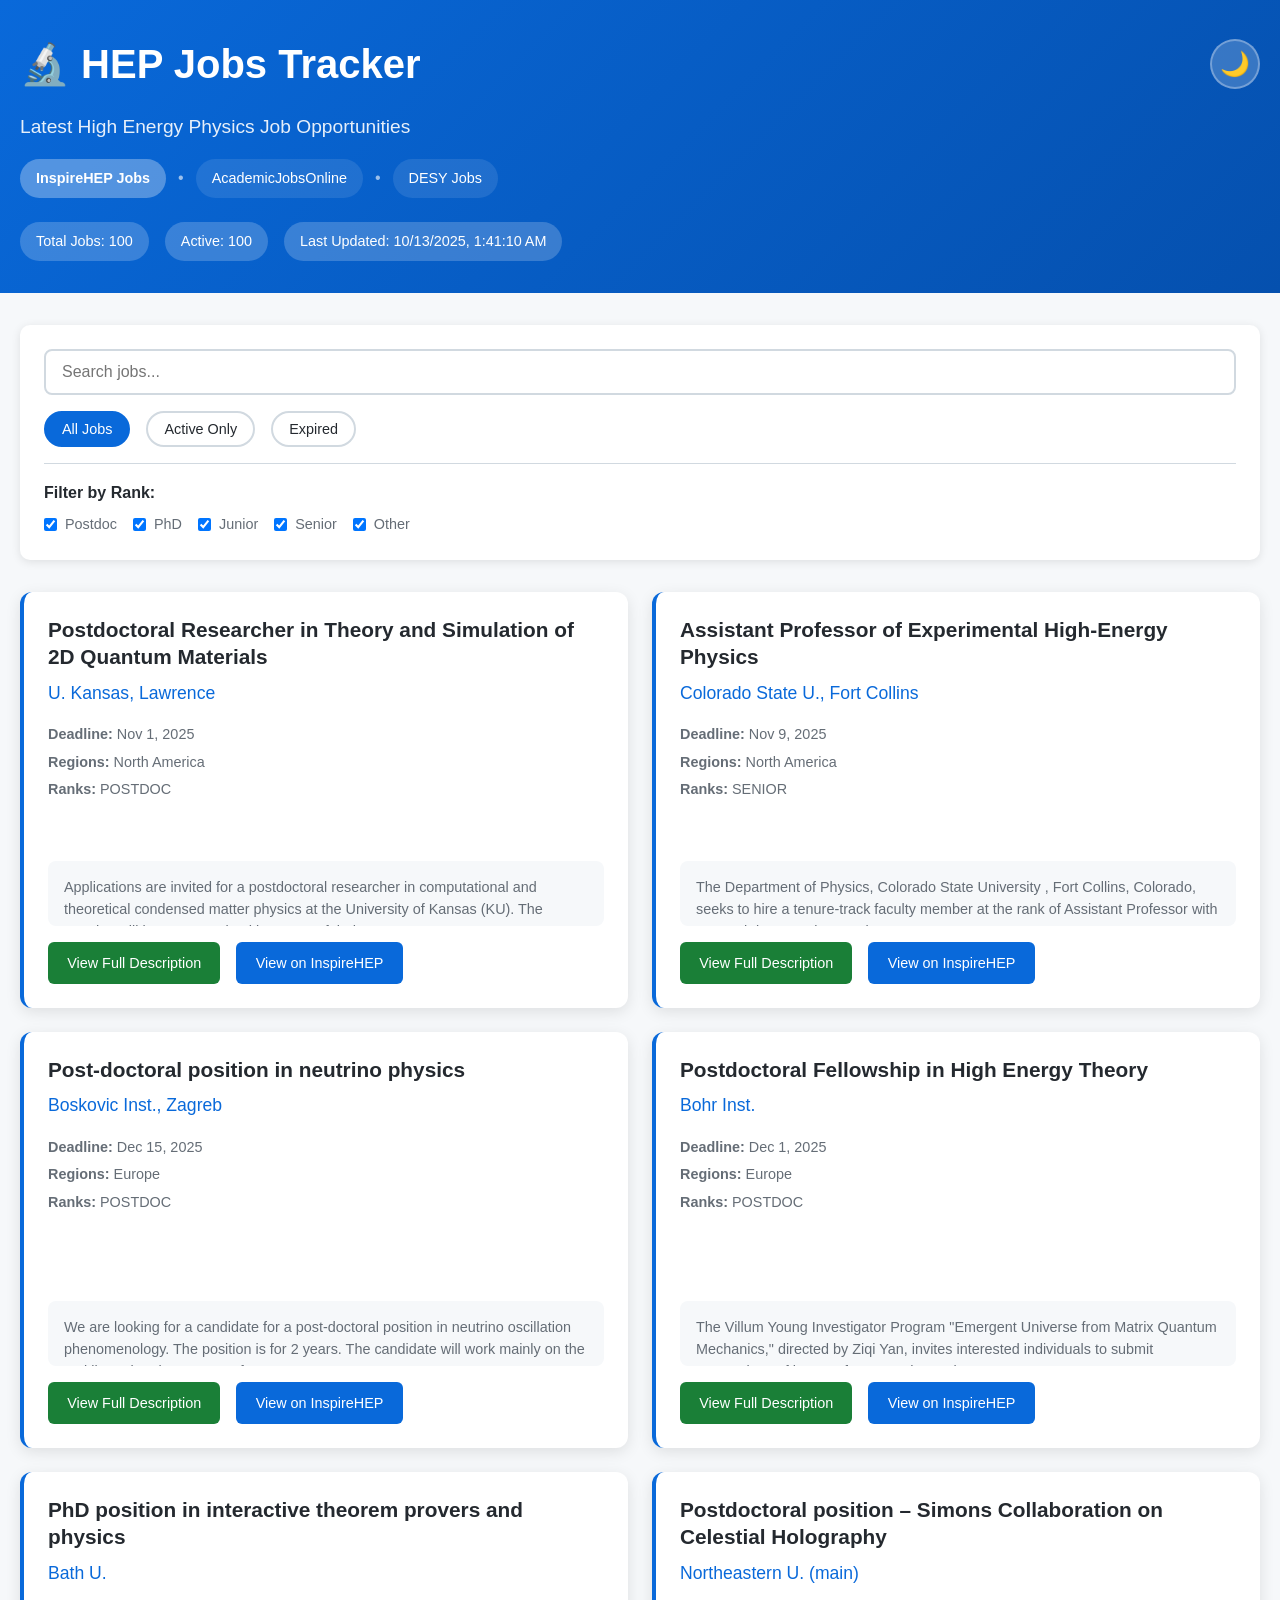
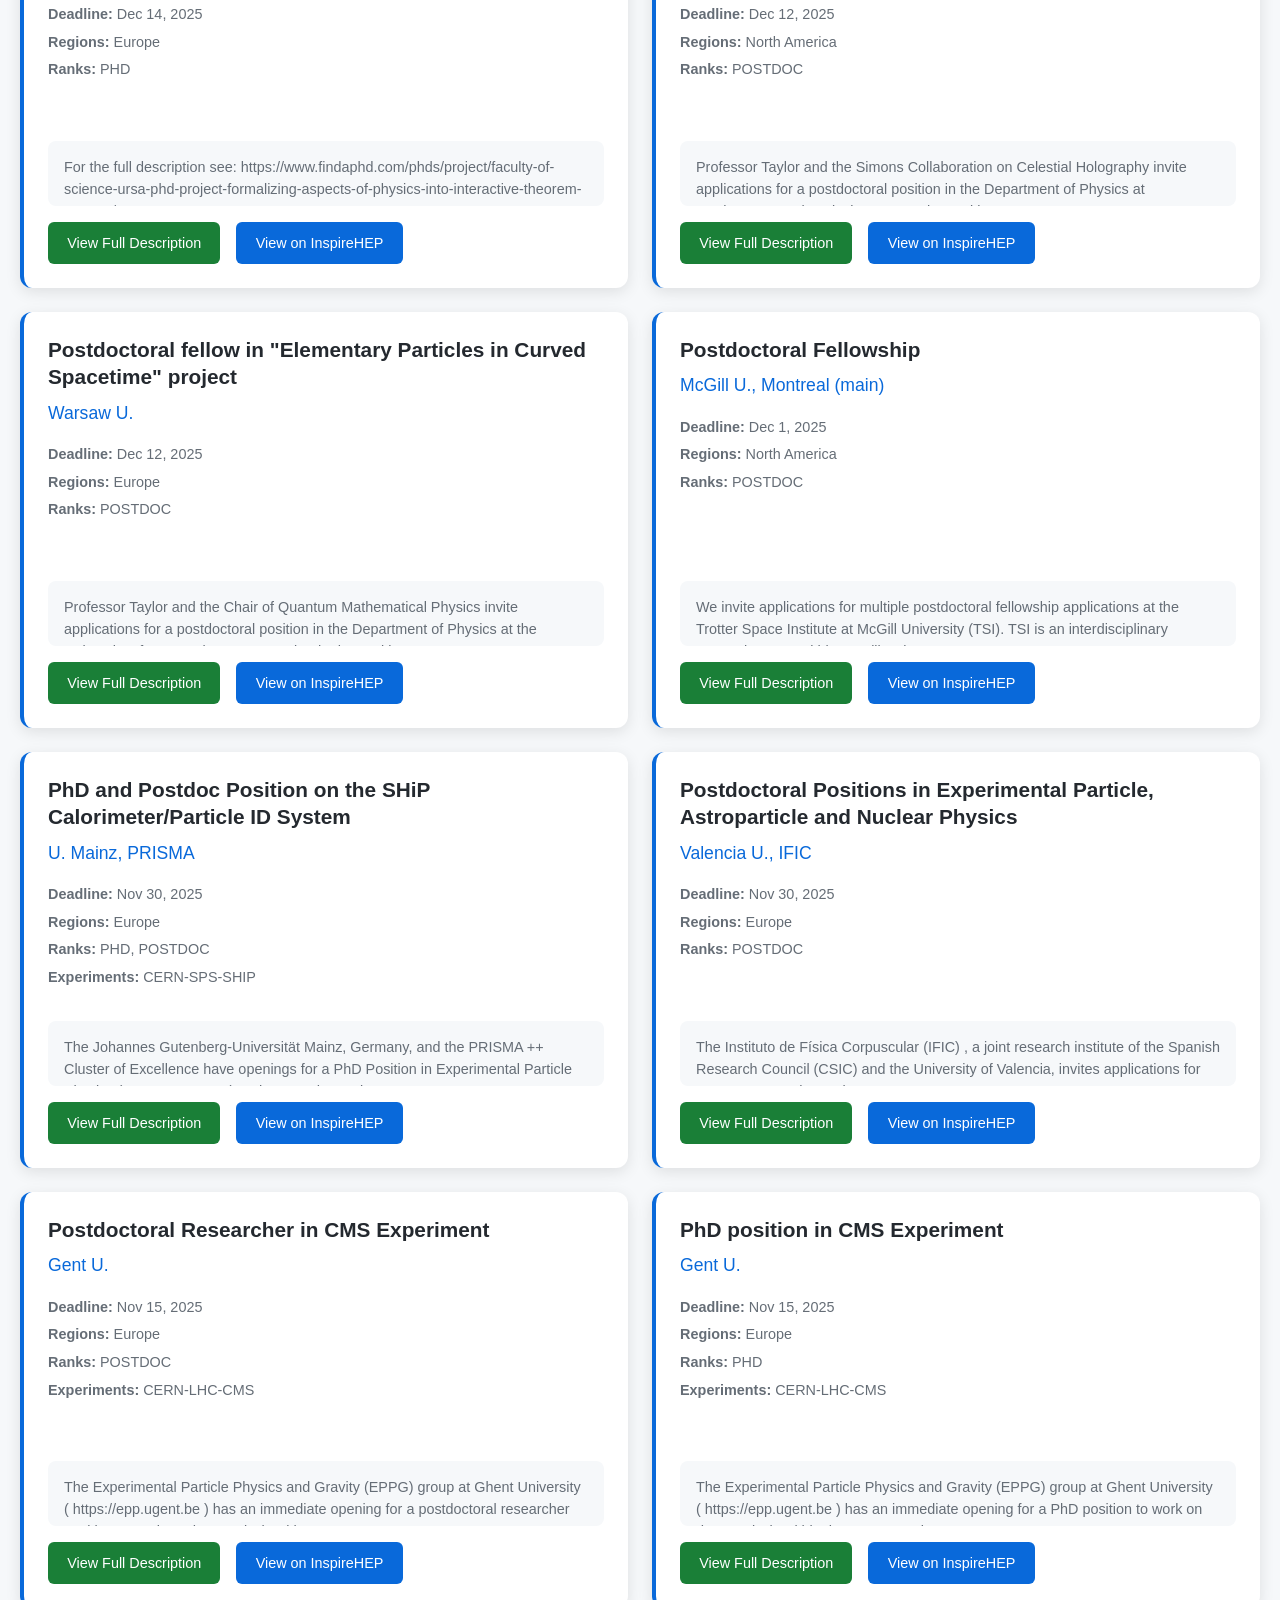
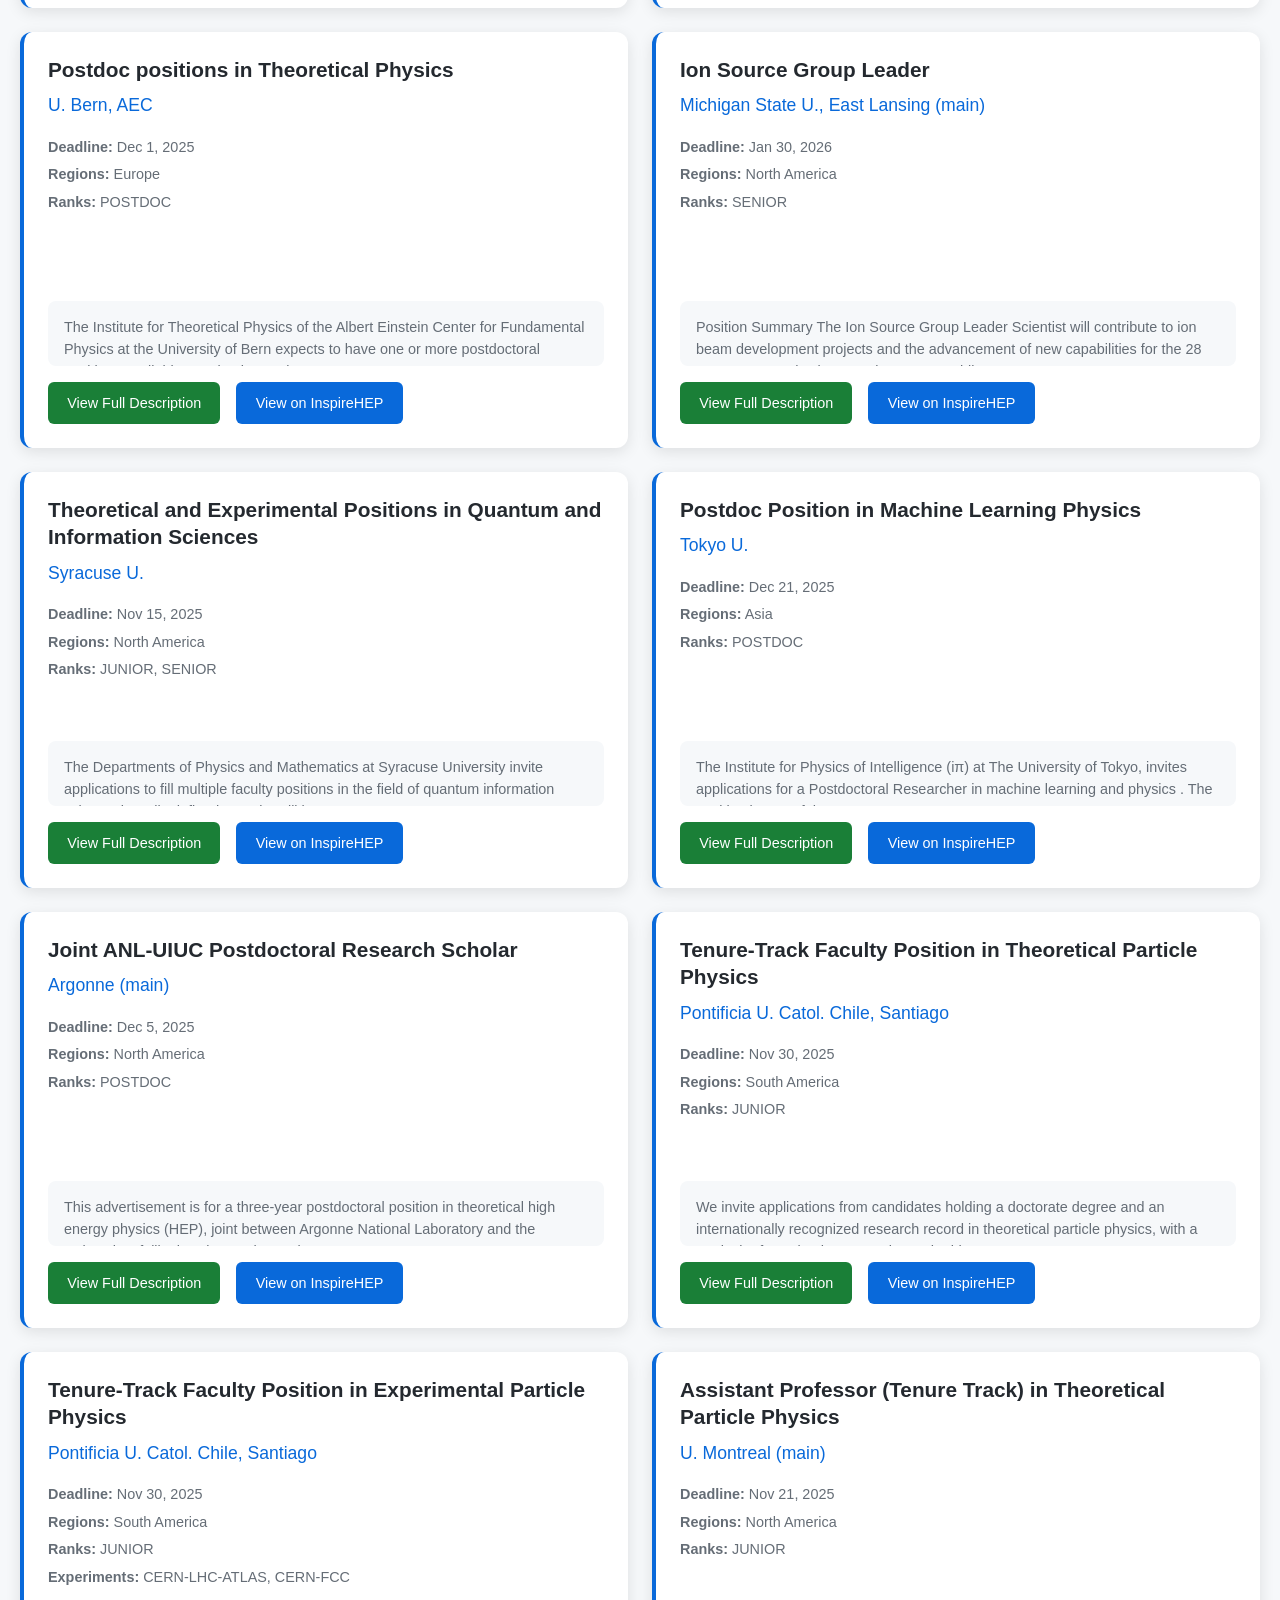
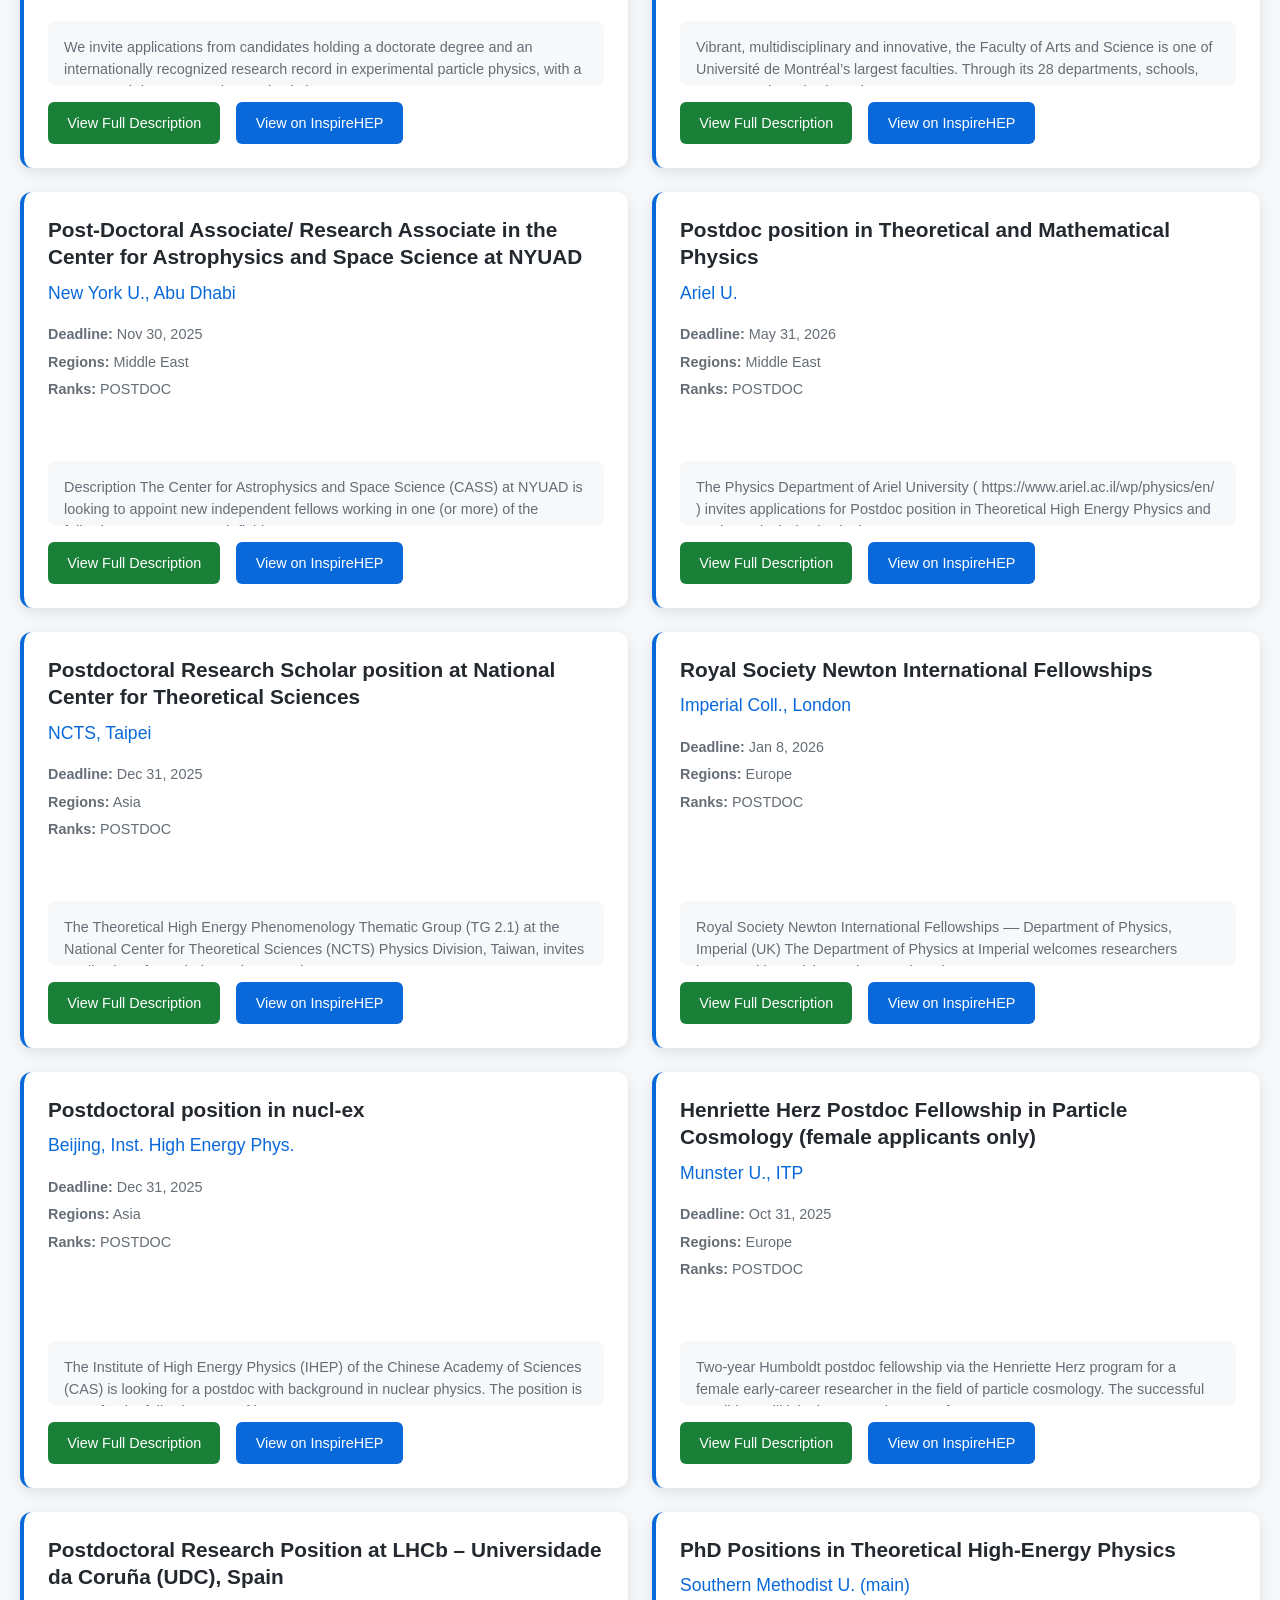
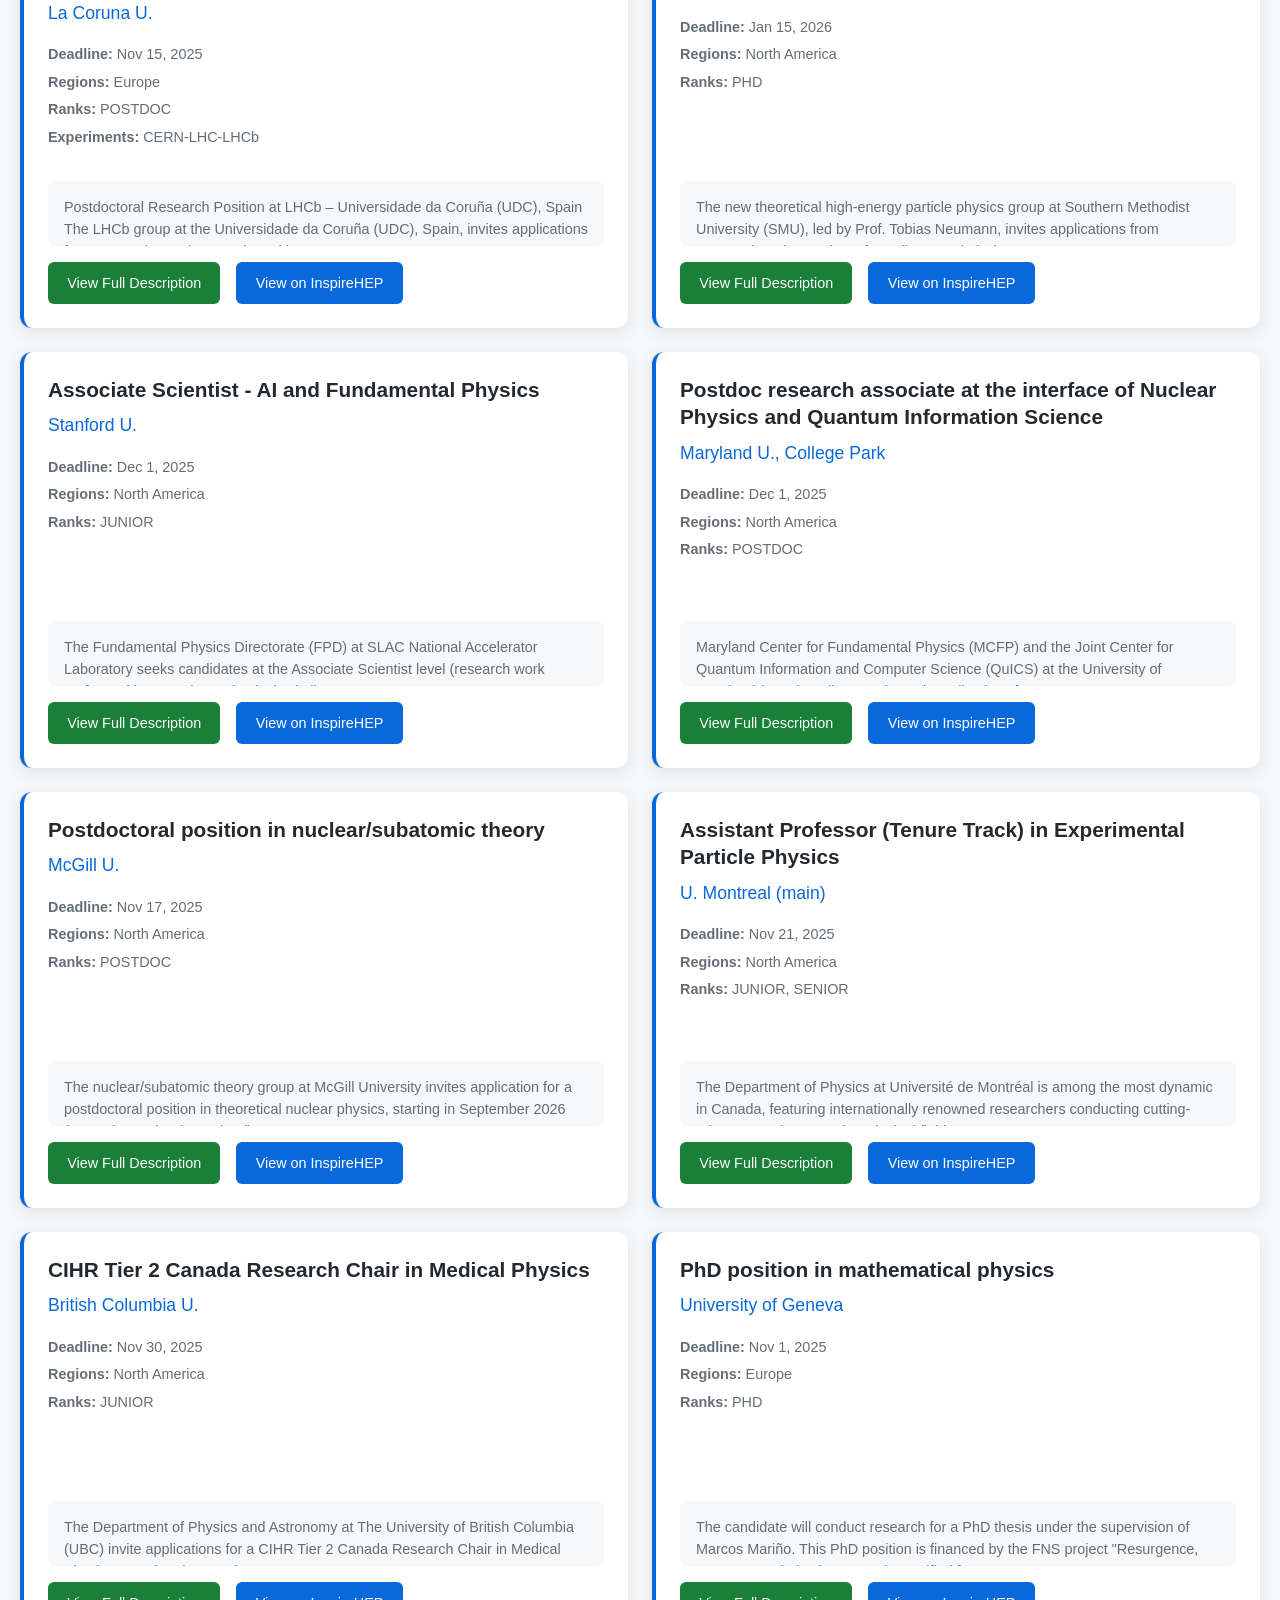
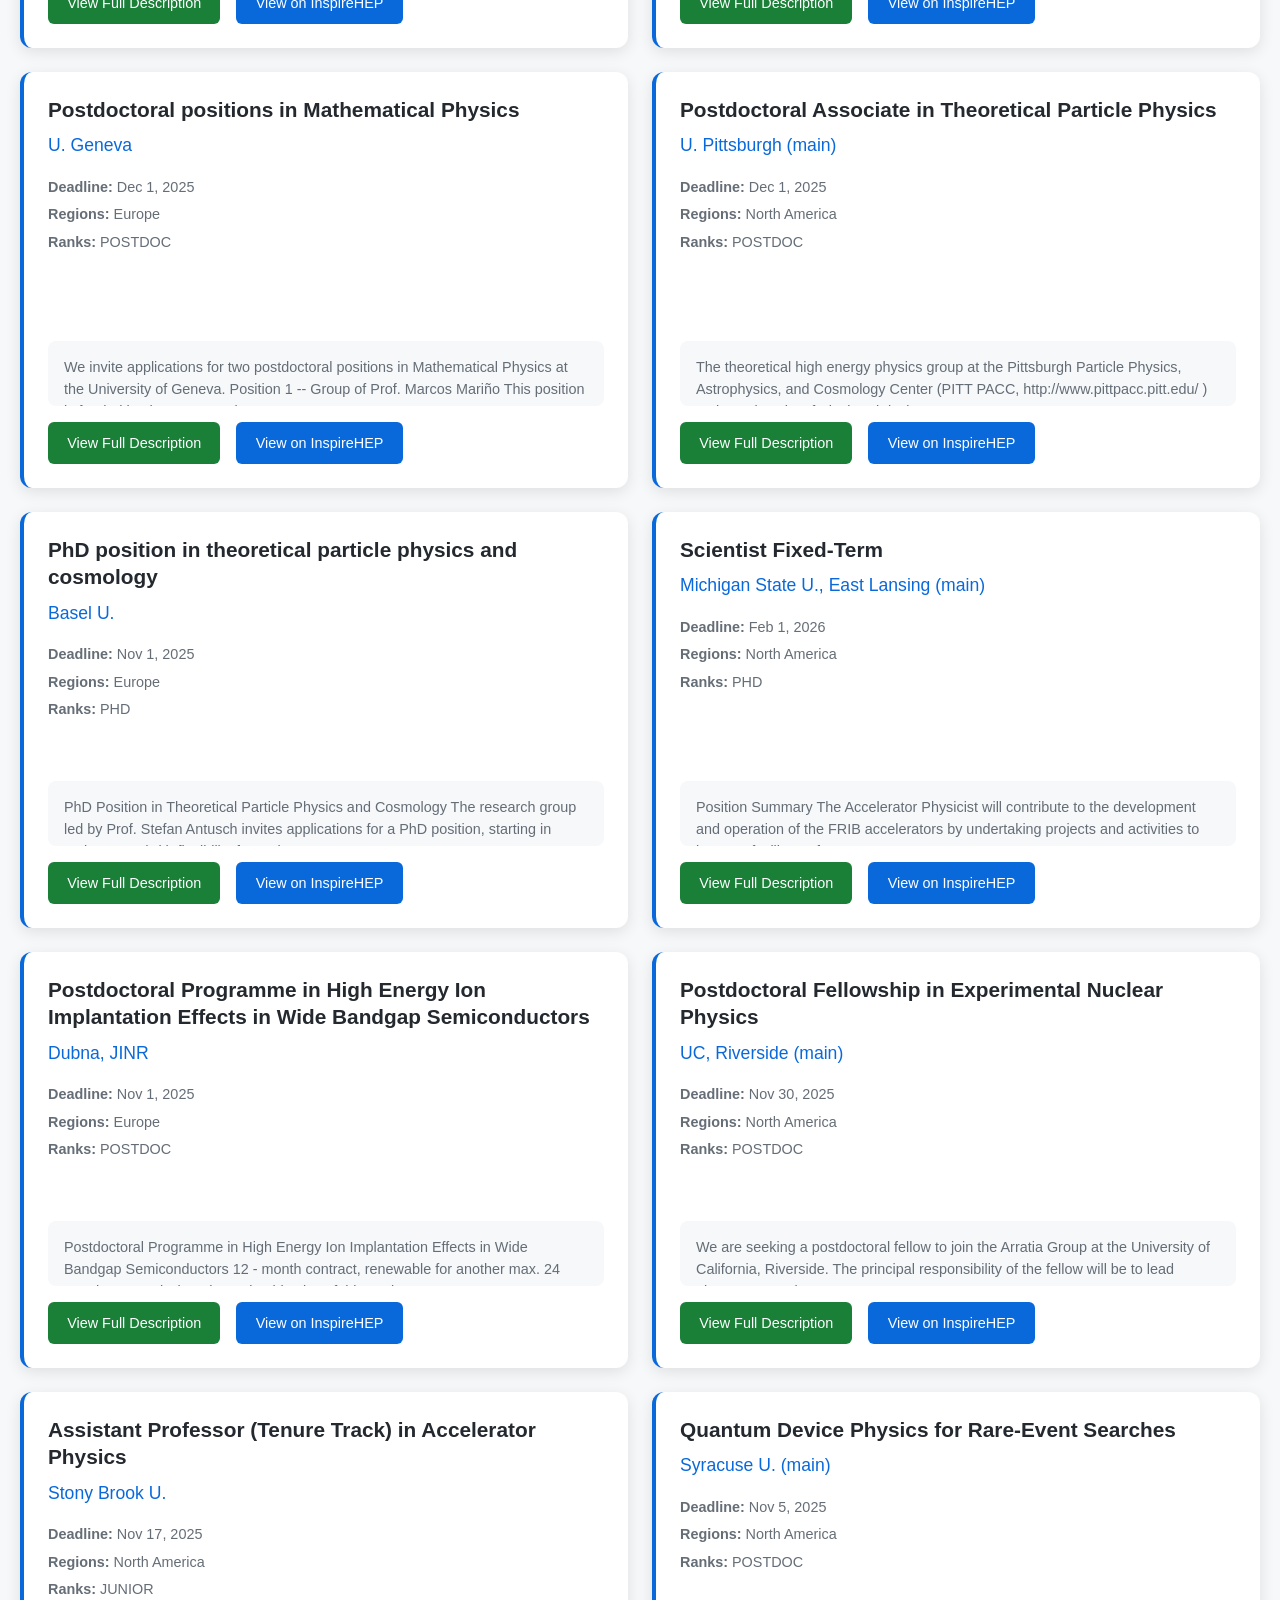
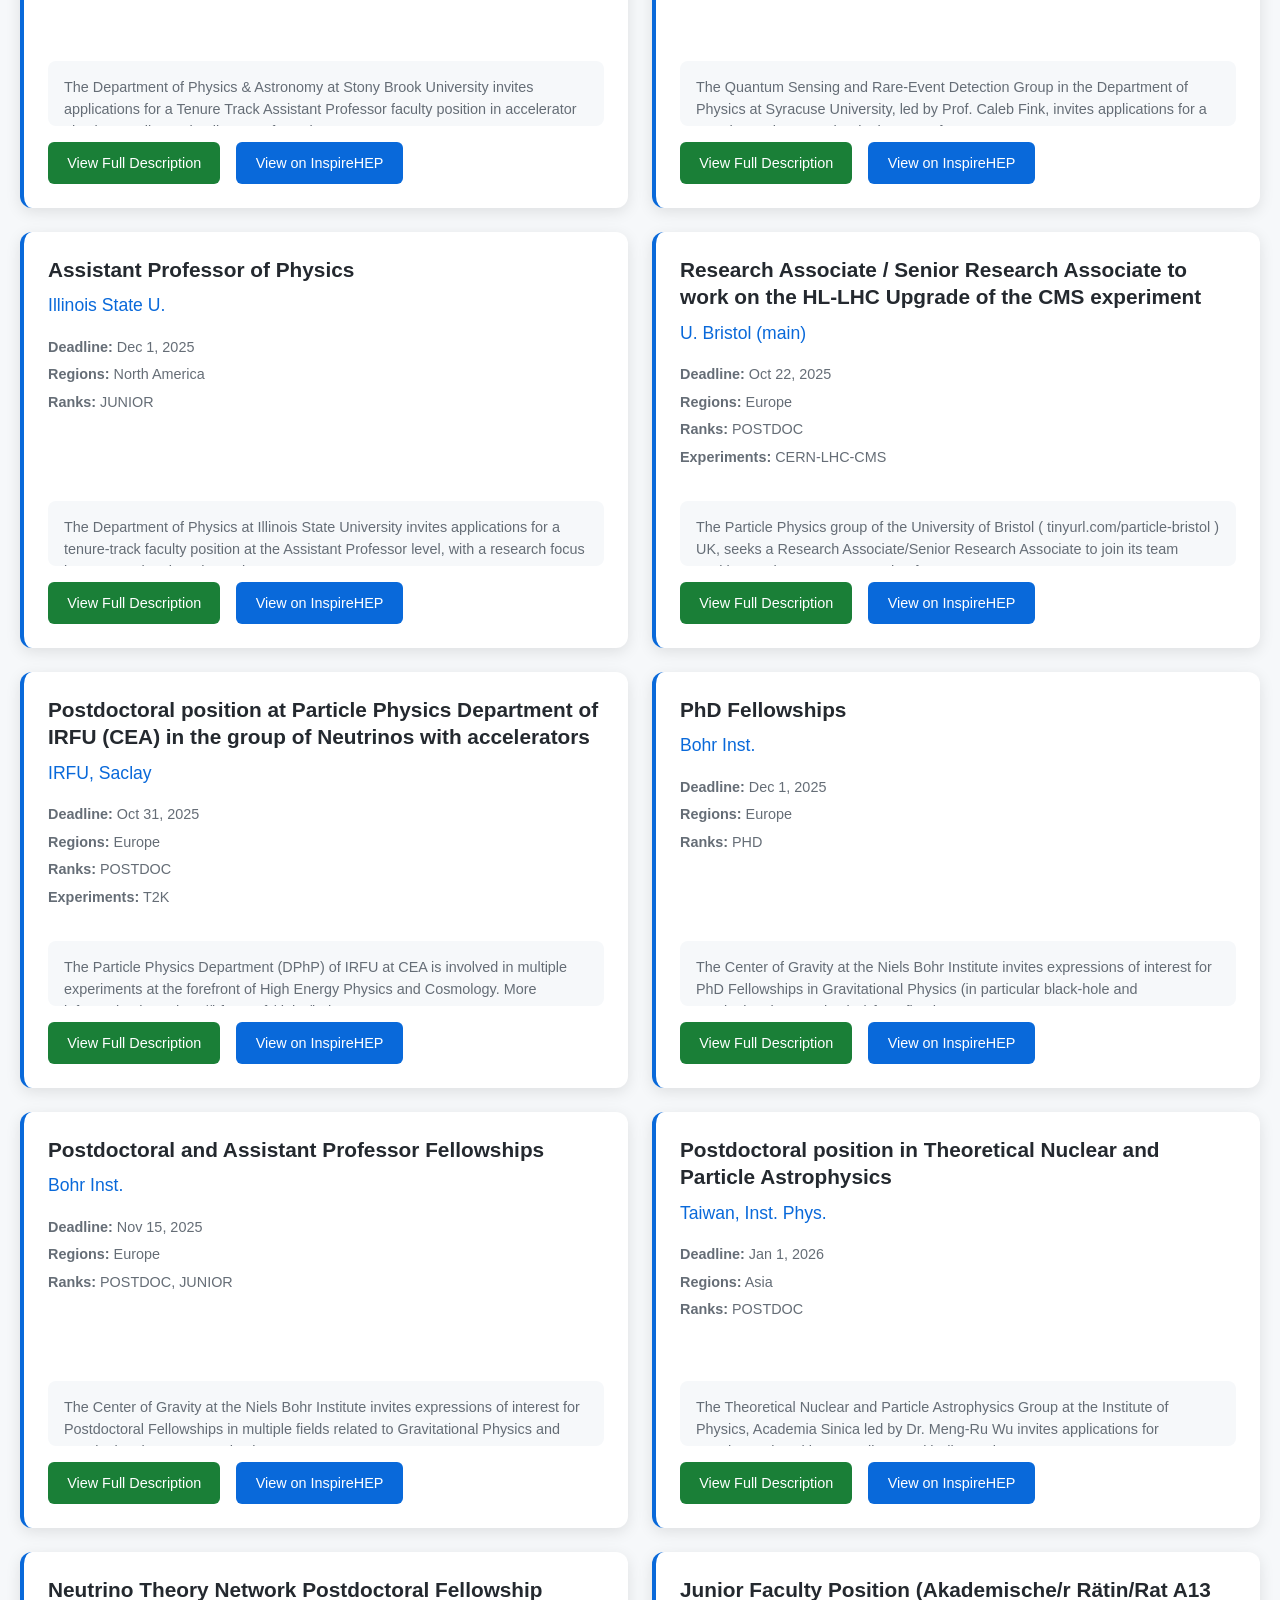
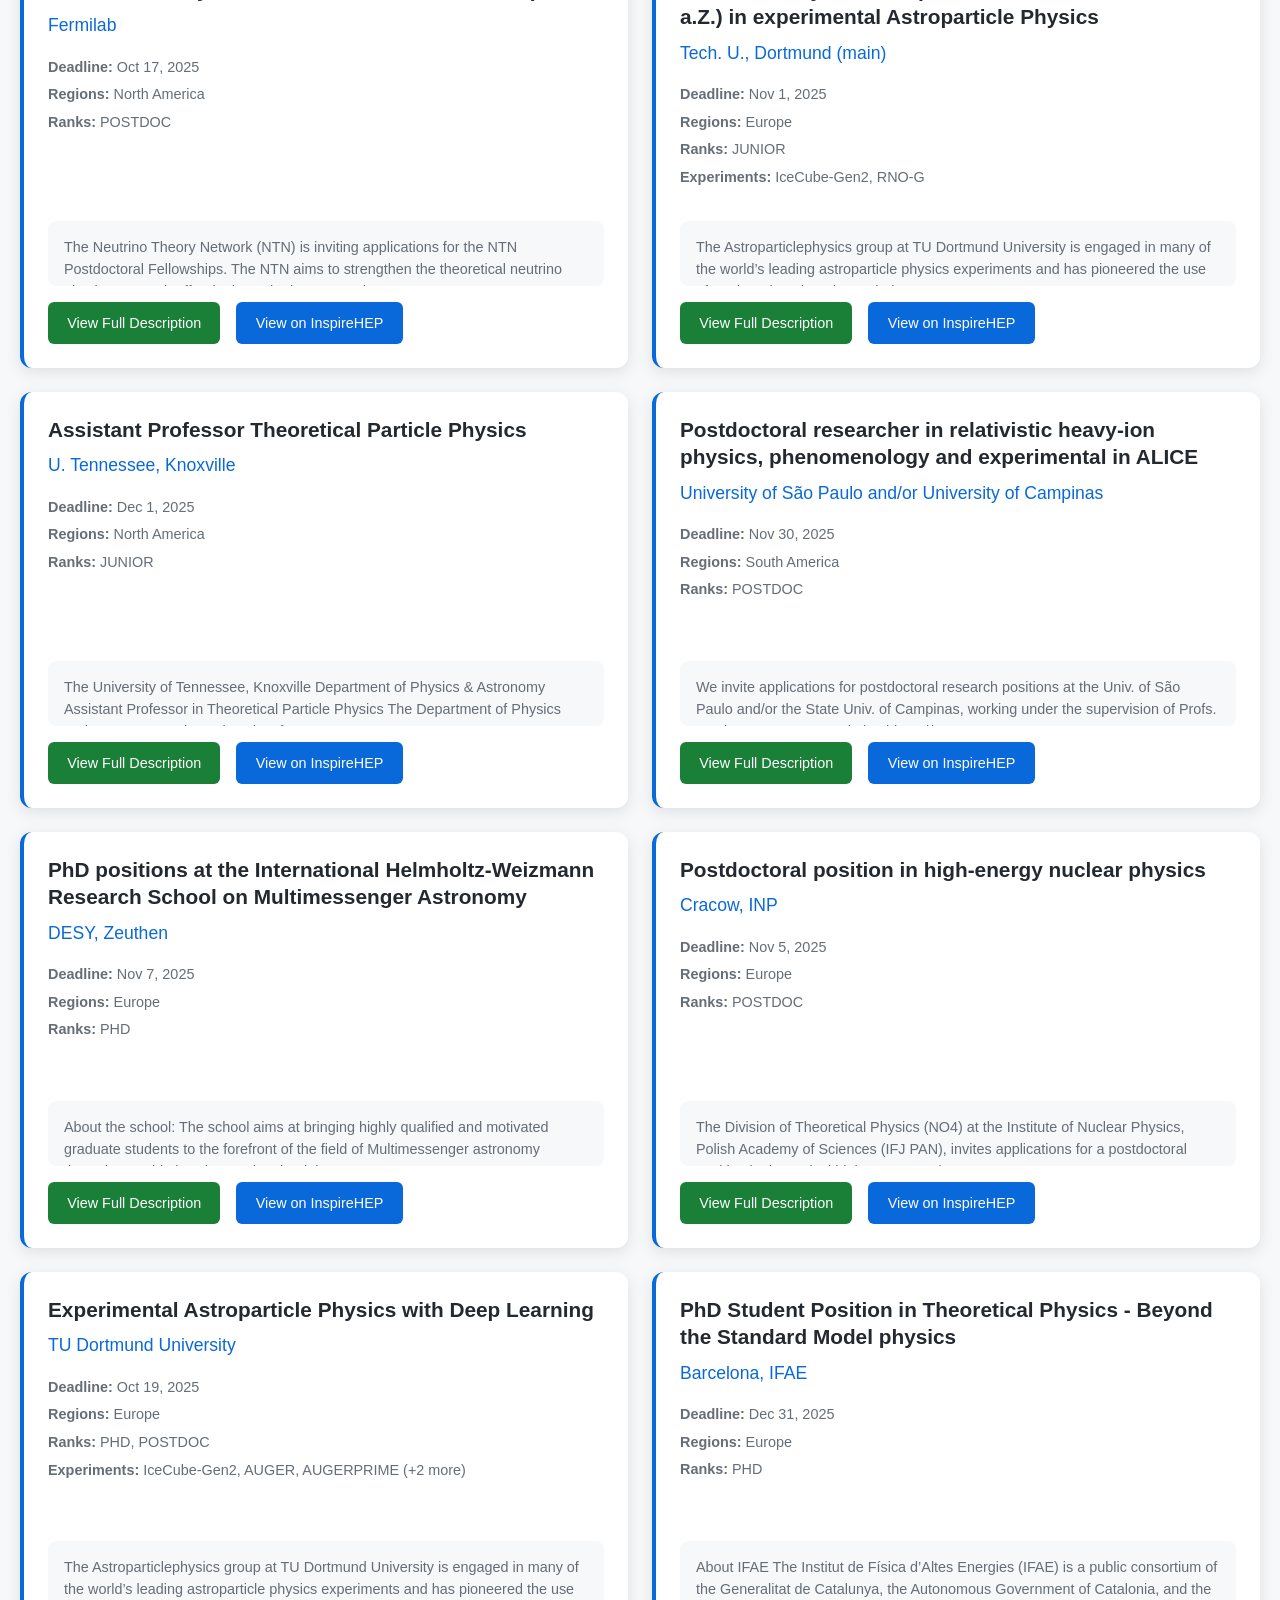
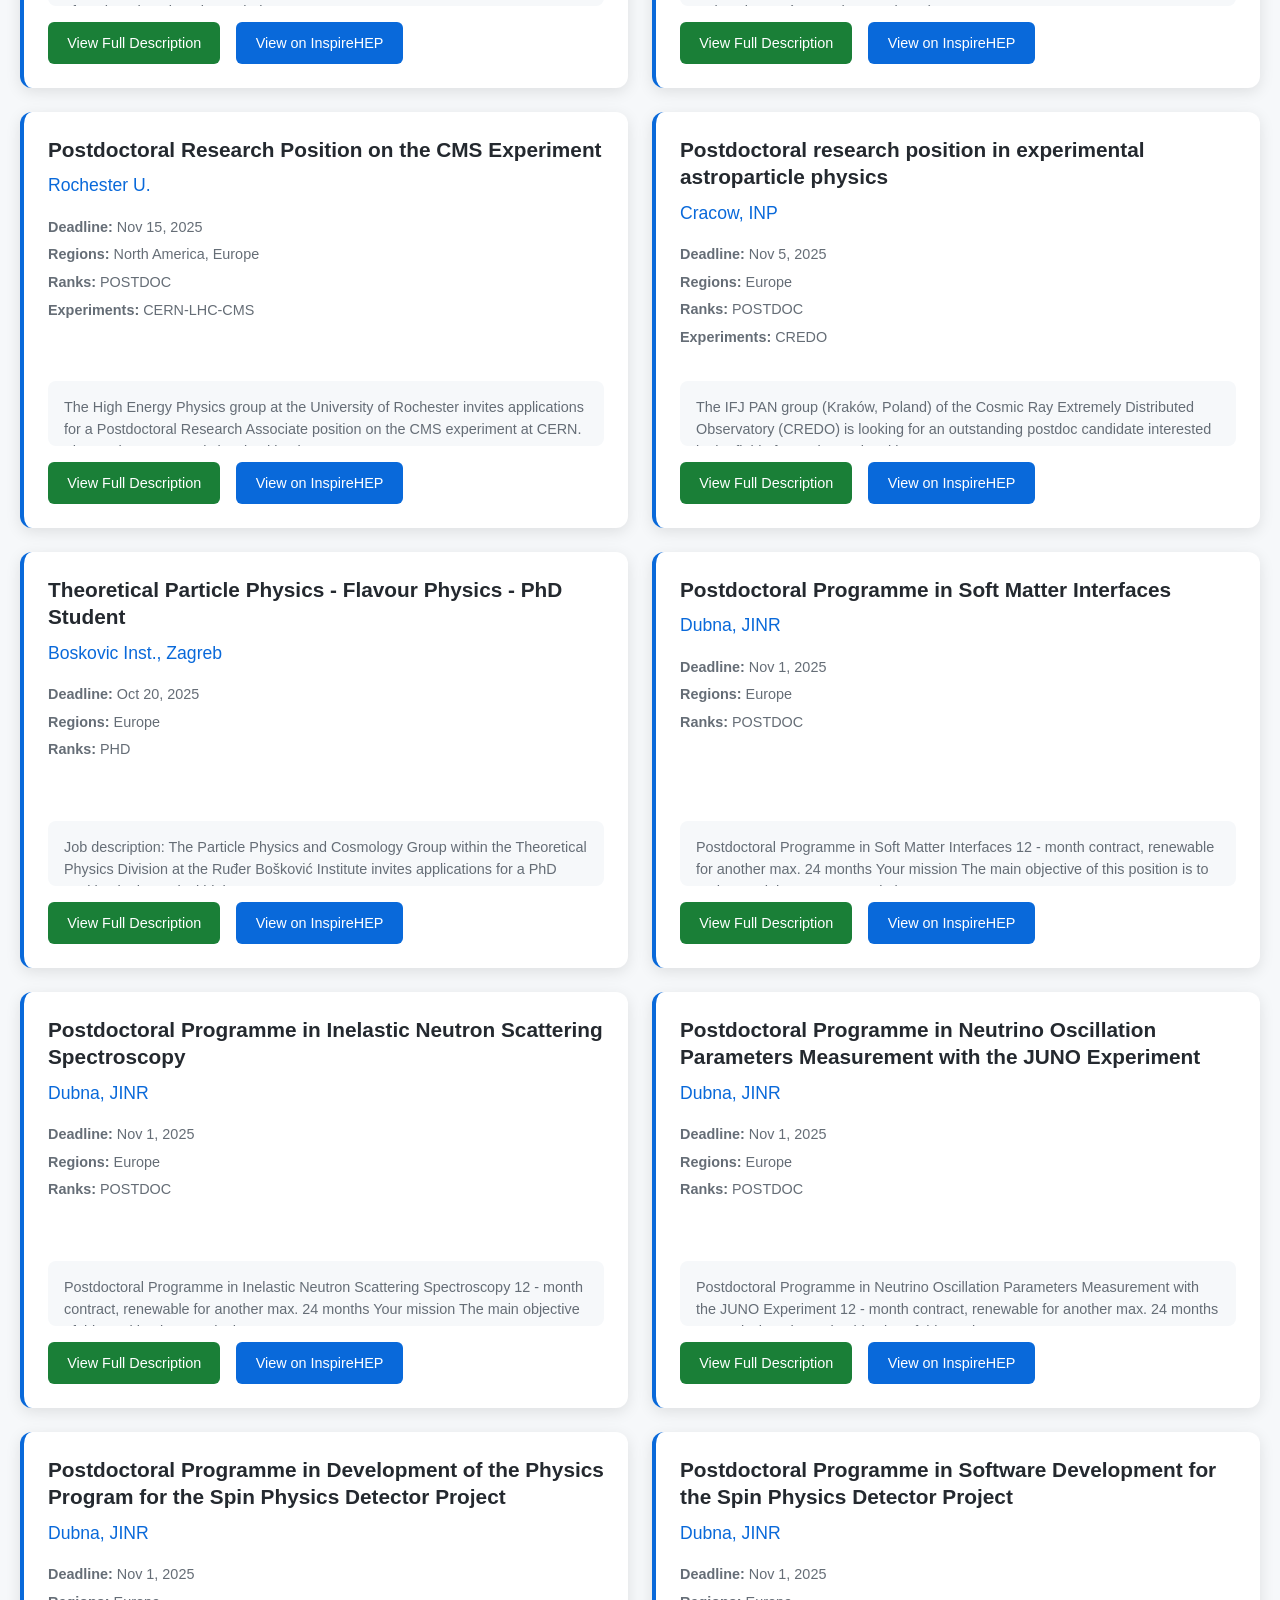
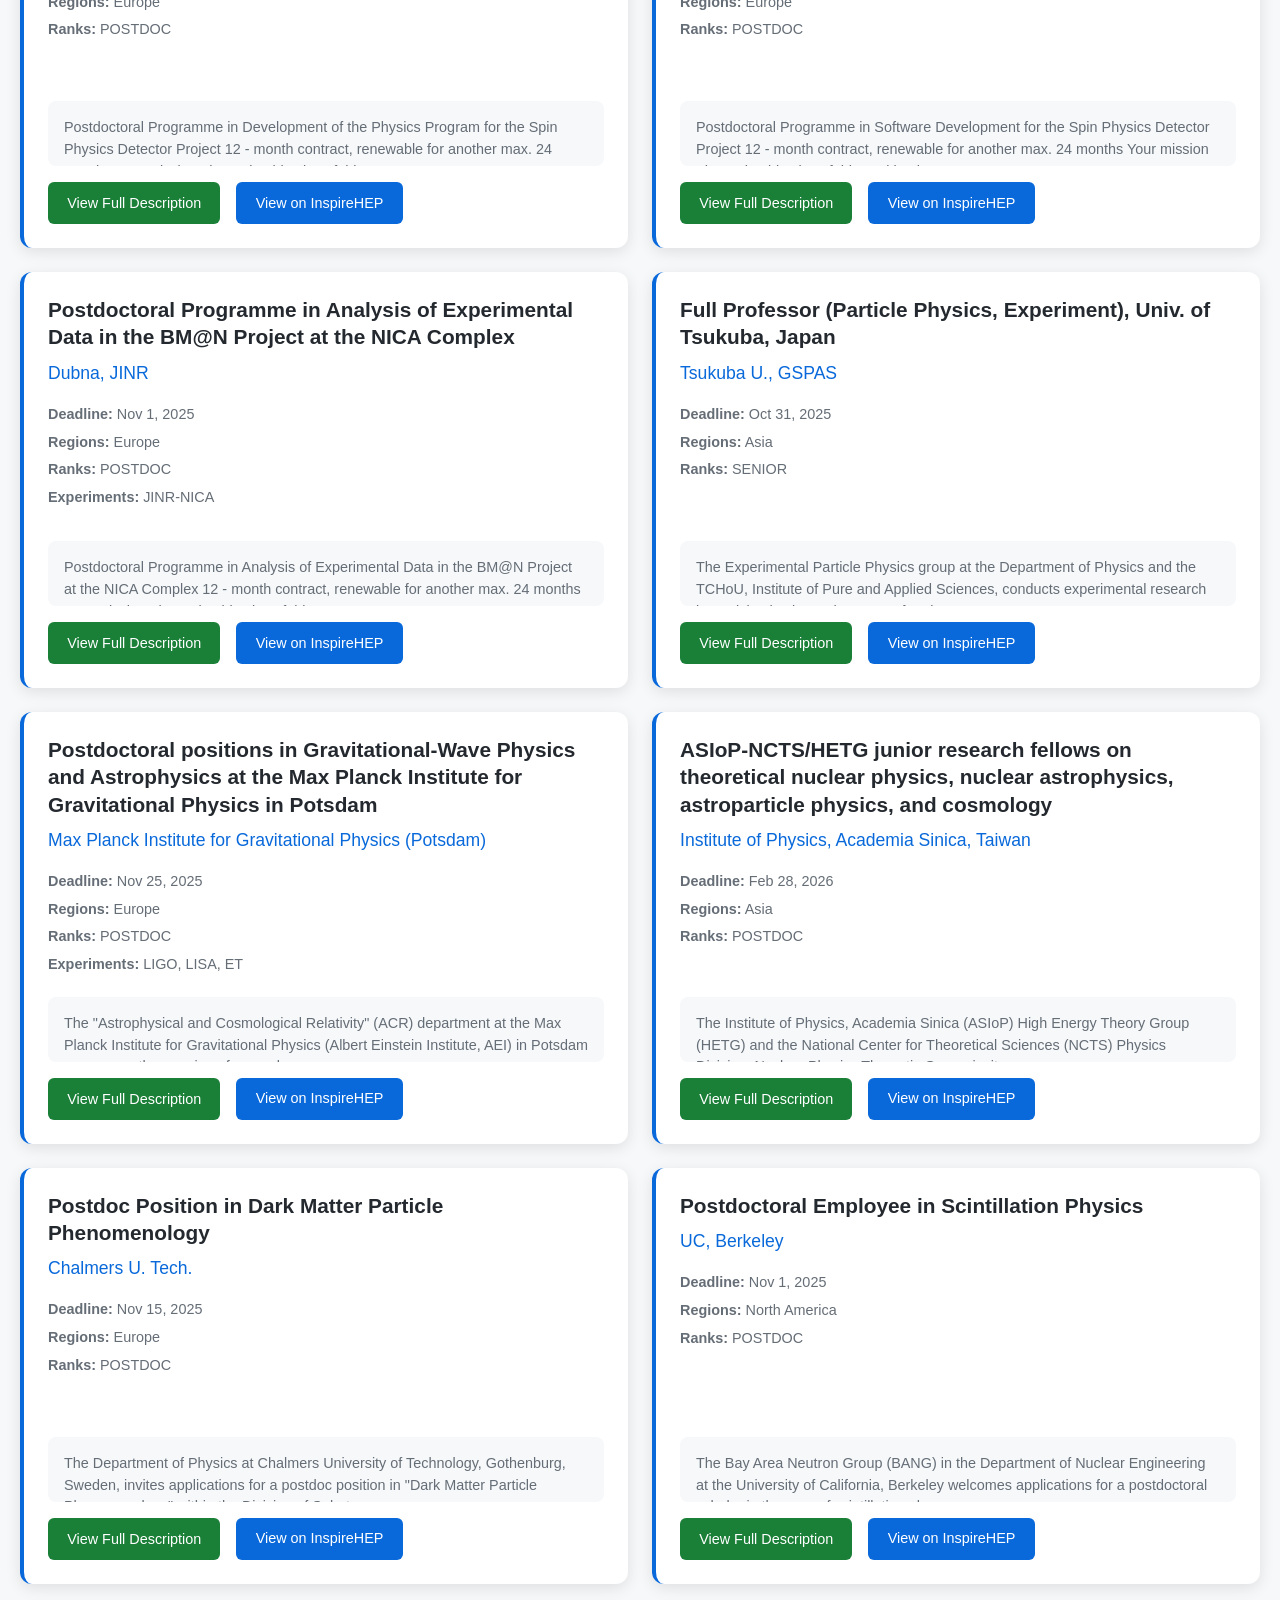
==== commit 184bf23c: "refactor: rename jobs.json to ip-jobs.json and update GitHub workflow to include DESY jobs" ====
--- a/site/index.html
+++ b/site/index.html
@@ -114,7 +114,7 @@
             <div class="stats">
                 <span class="stat" id="totalJobs">Total Jobs: 100</span>
                 <span class="stat" id="activeJobs">Active: 100</span>
-                <span class="stat" id="lastUpdated">Last Updated: 10/13/2025, 1:39:05 AM</span>
+                <span class="stat" id="lastUpdated">Last Updated: 10/13/2025, 1:41:10 AM</span>
             </div>
         </div>
     </header>
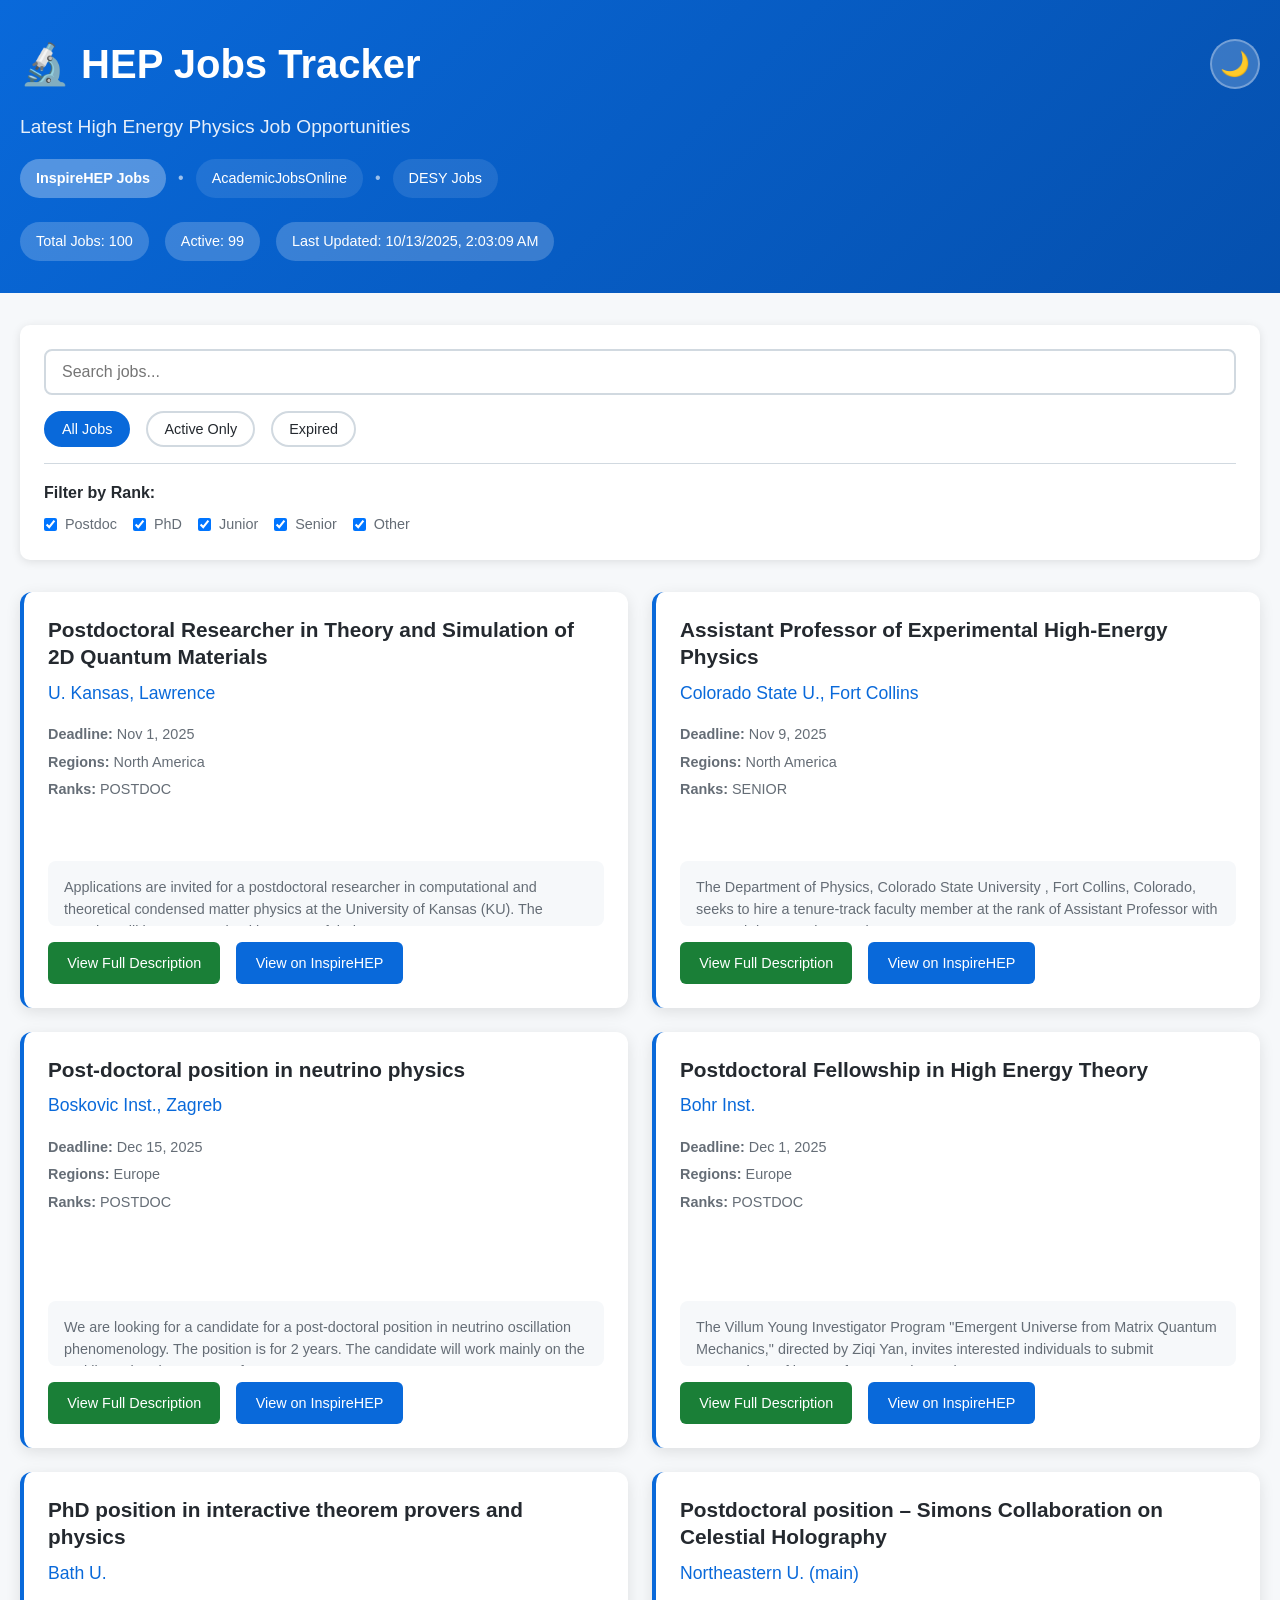
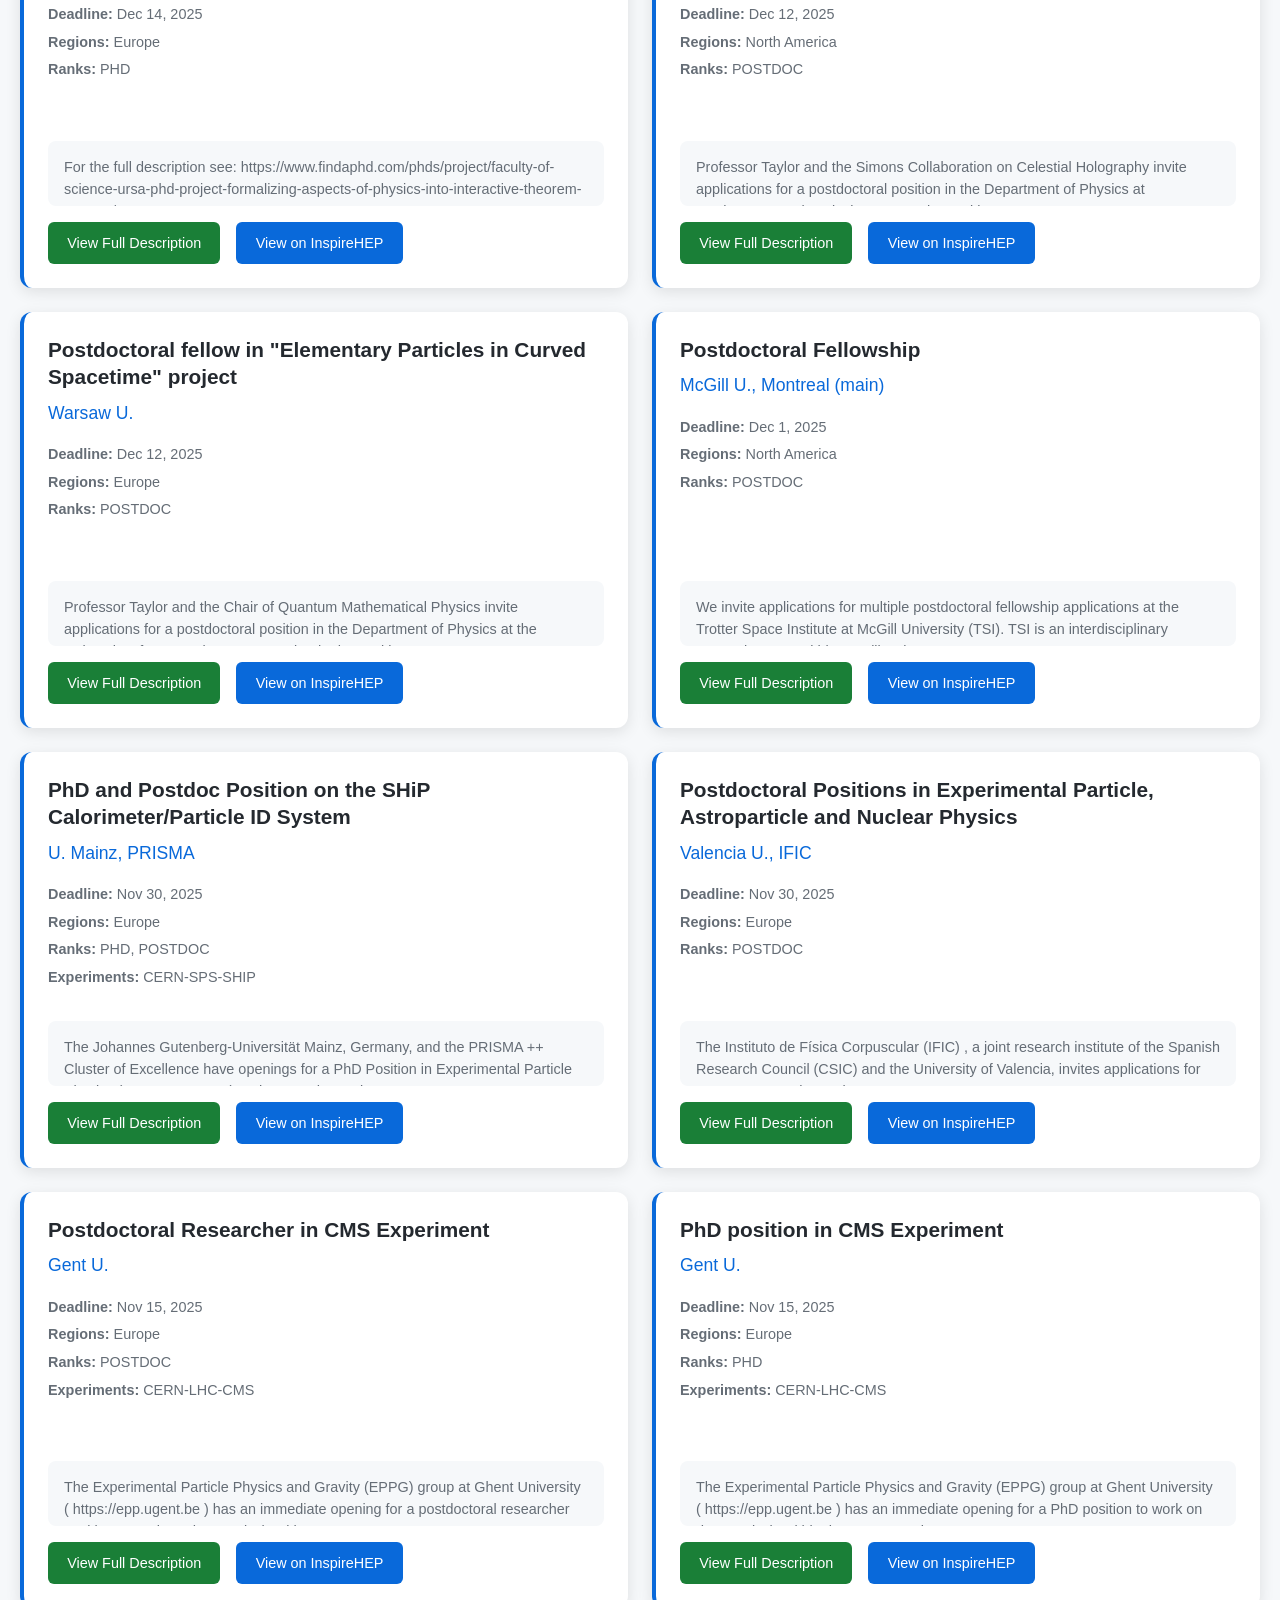
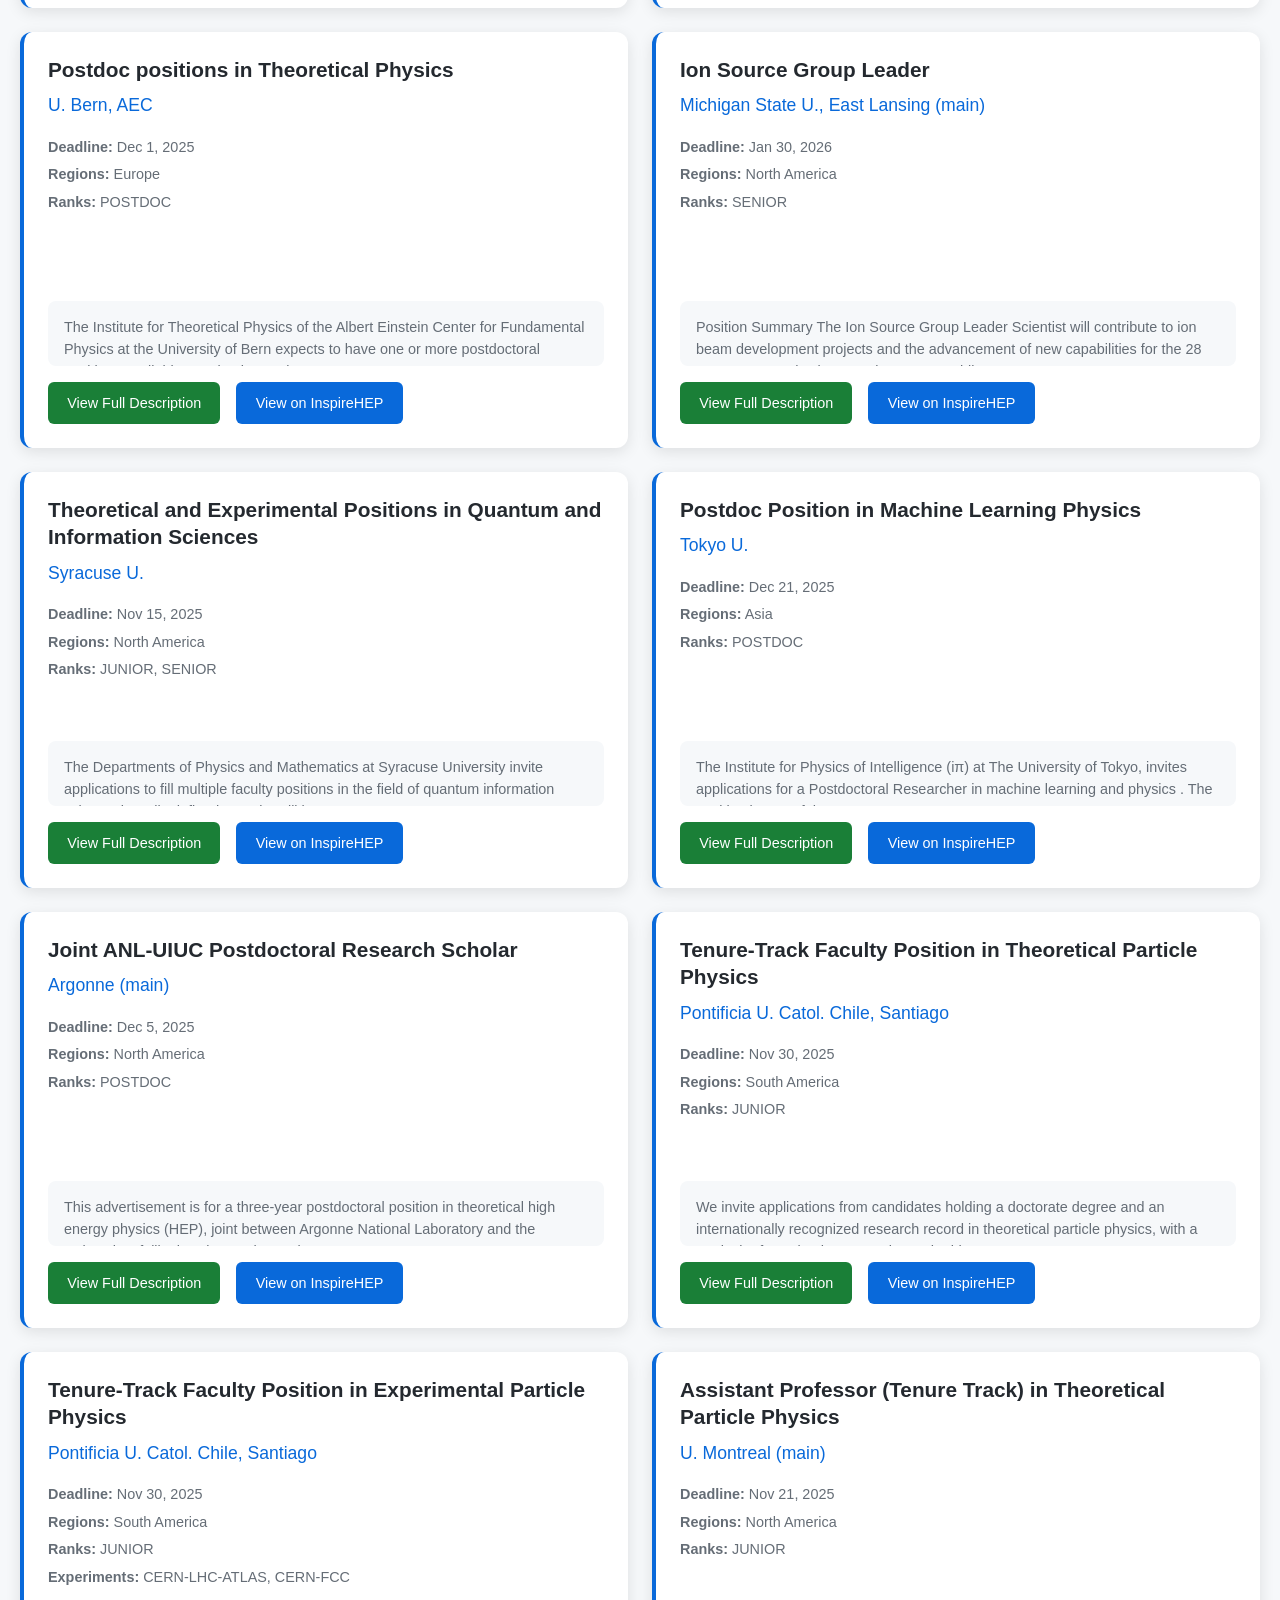
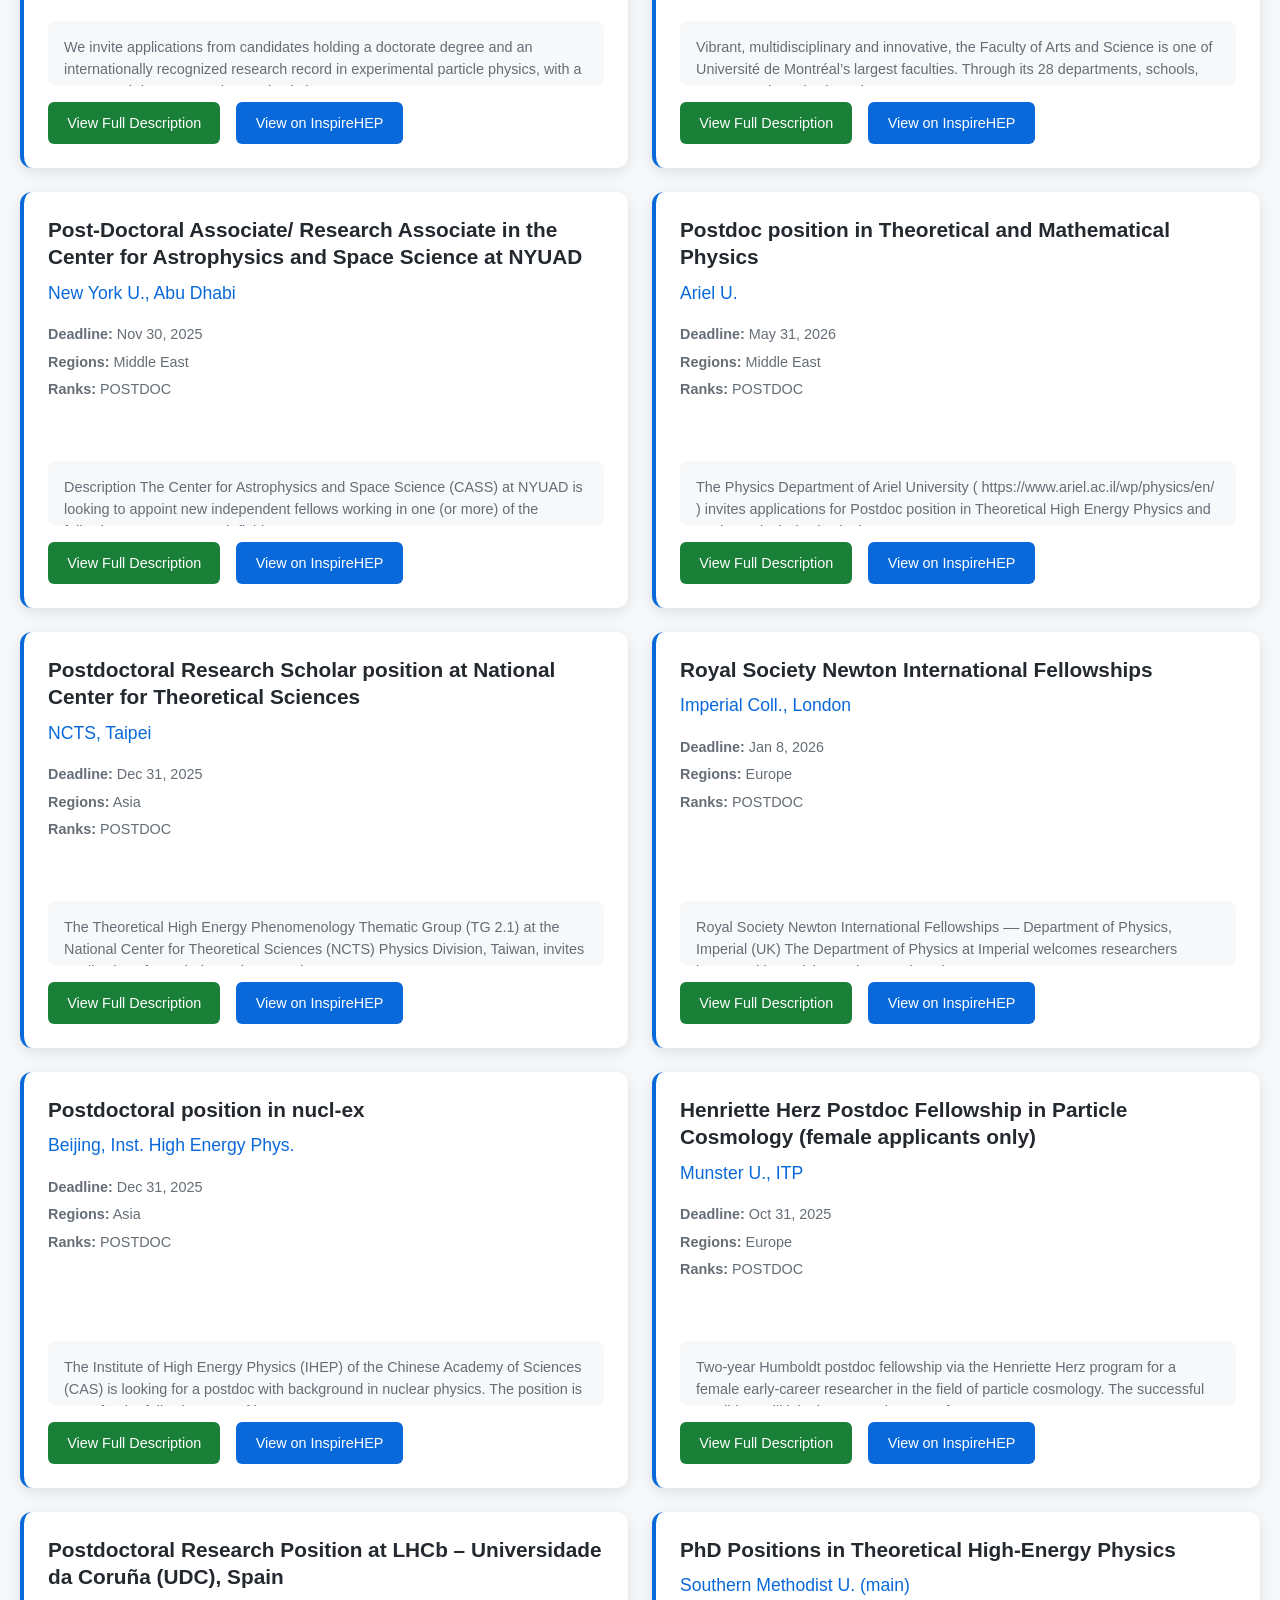
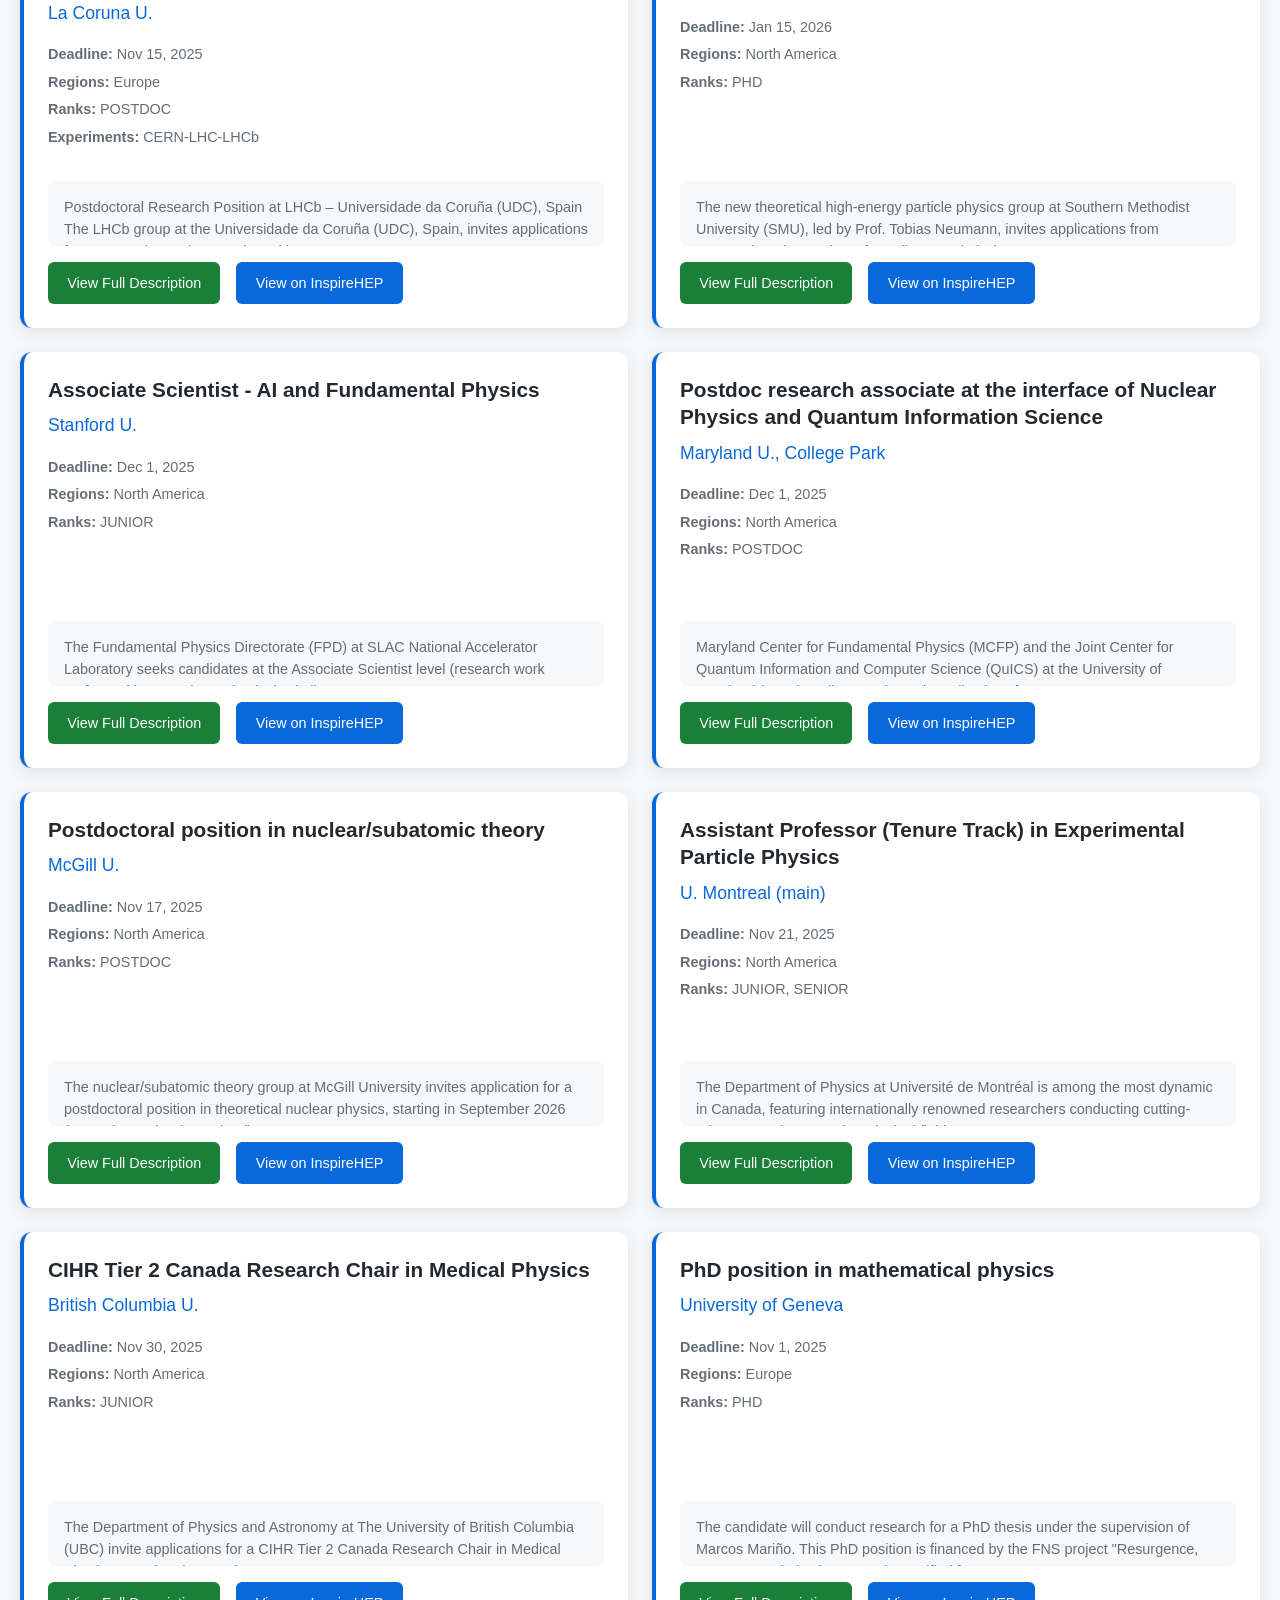
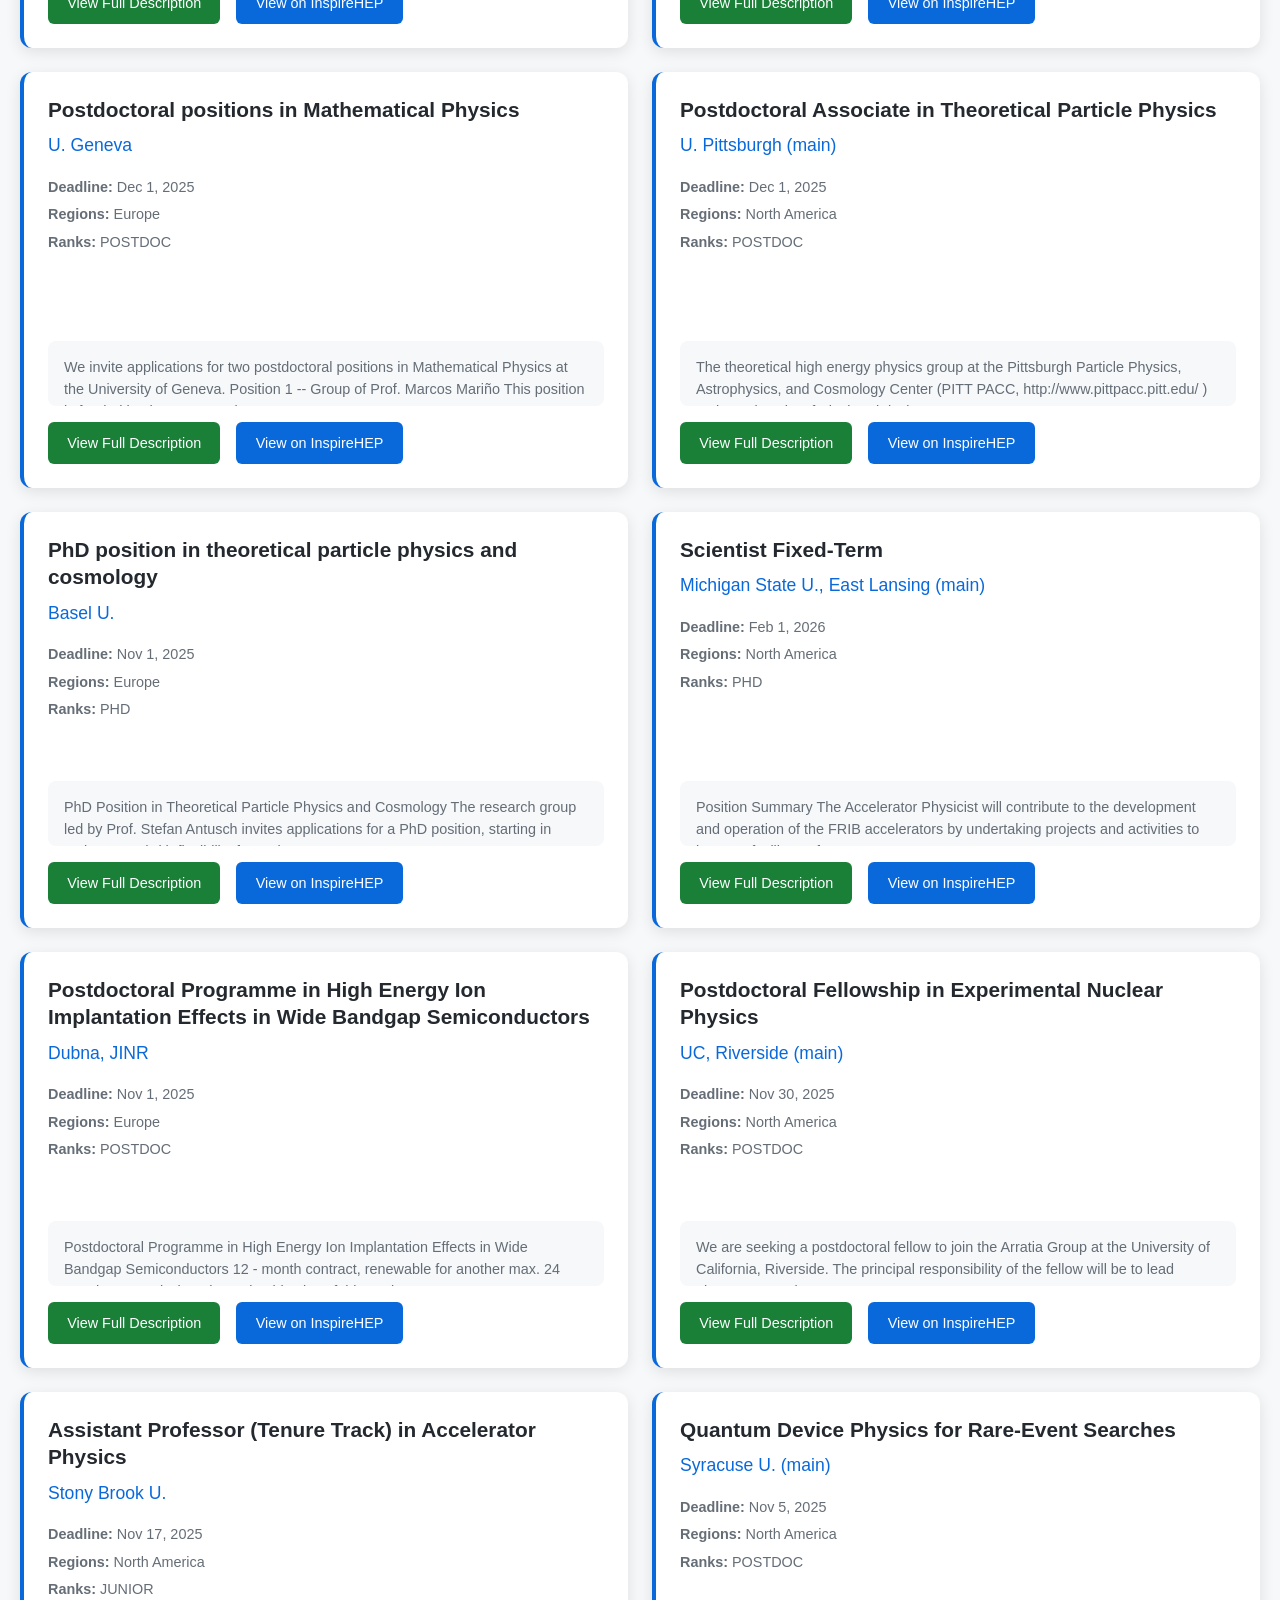
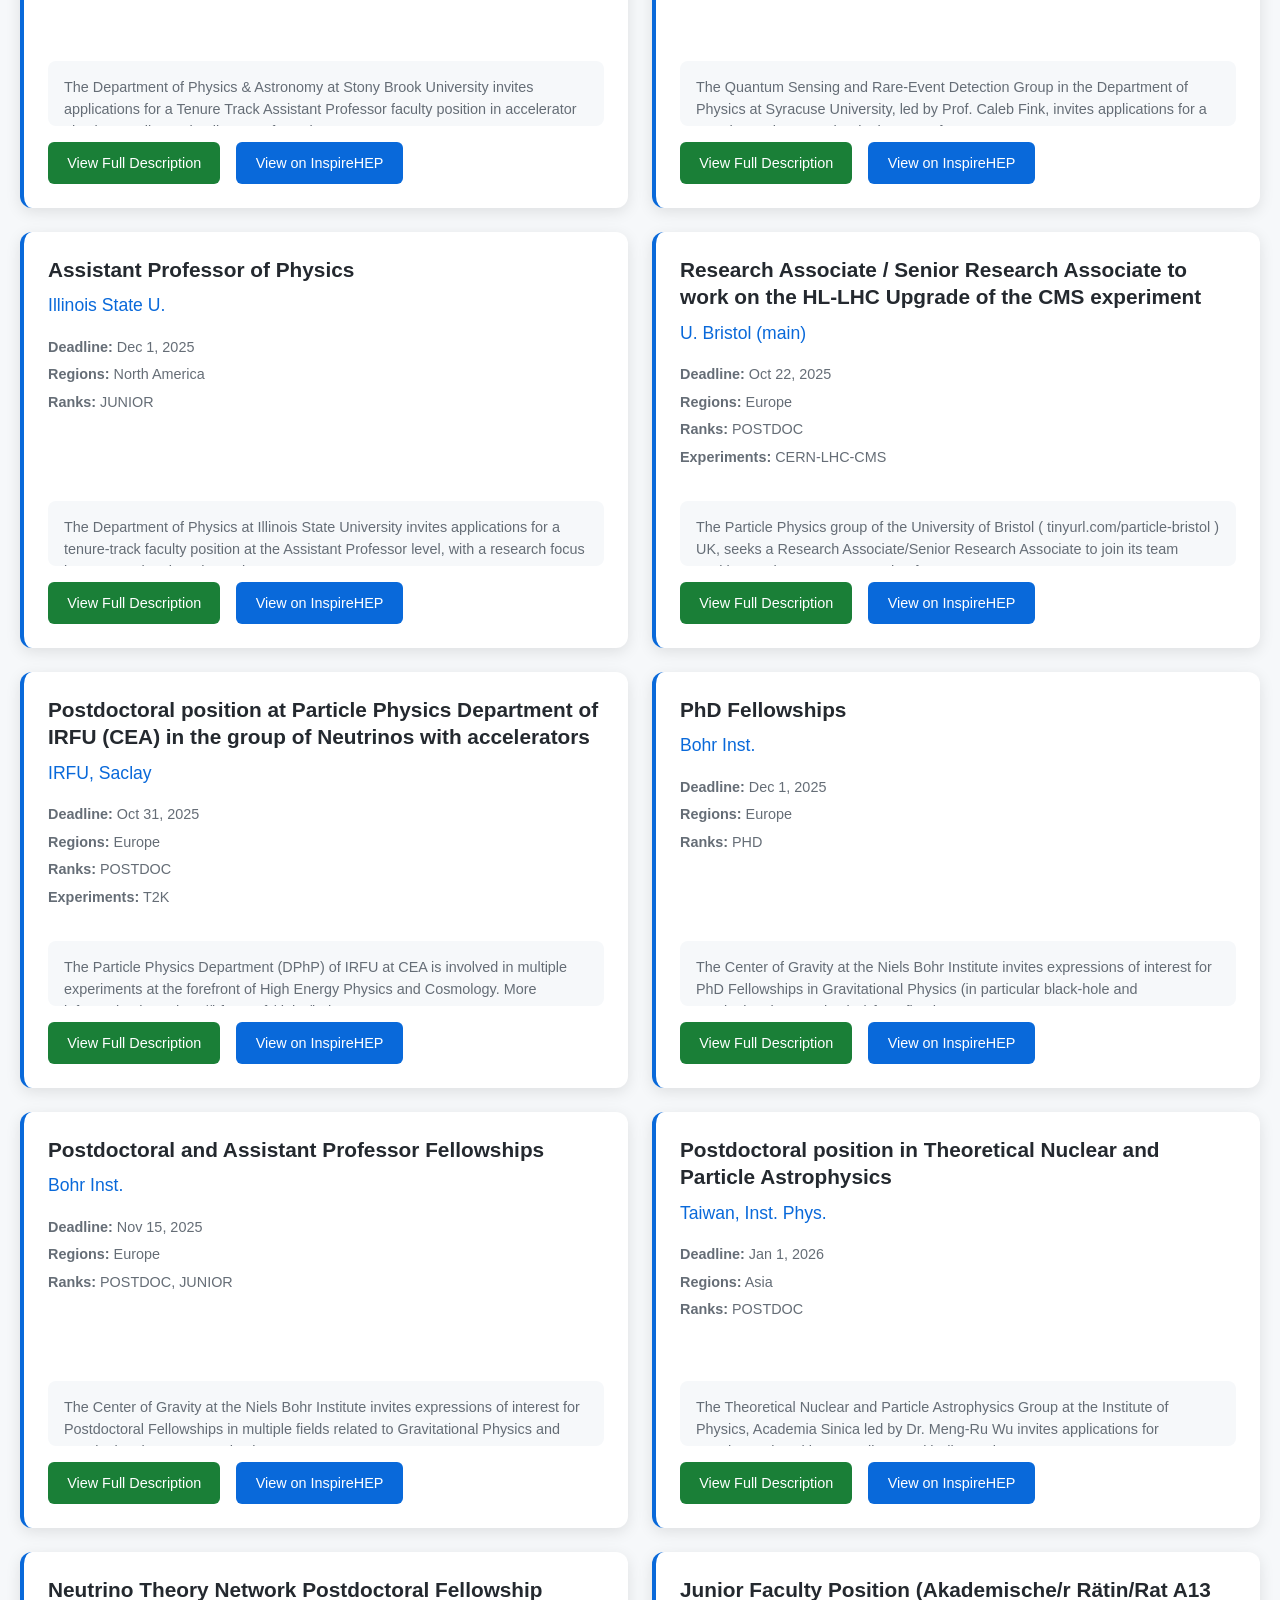
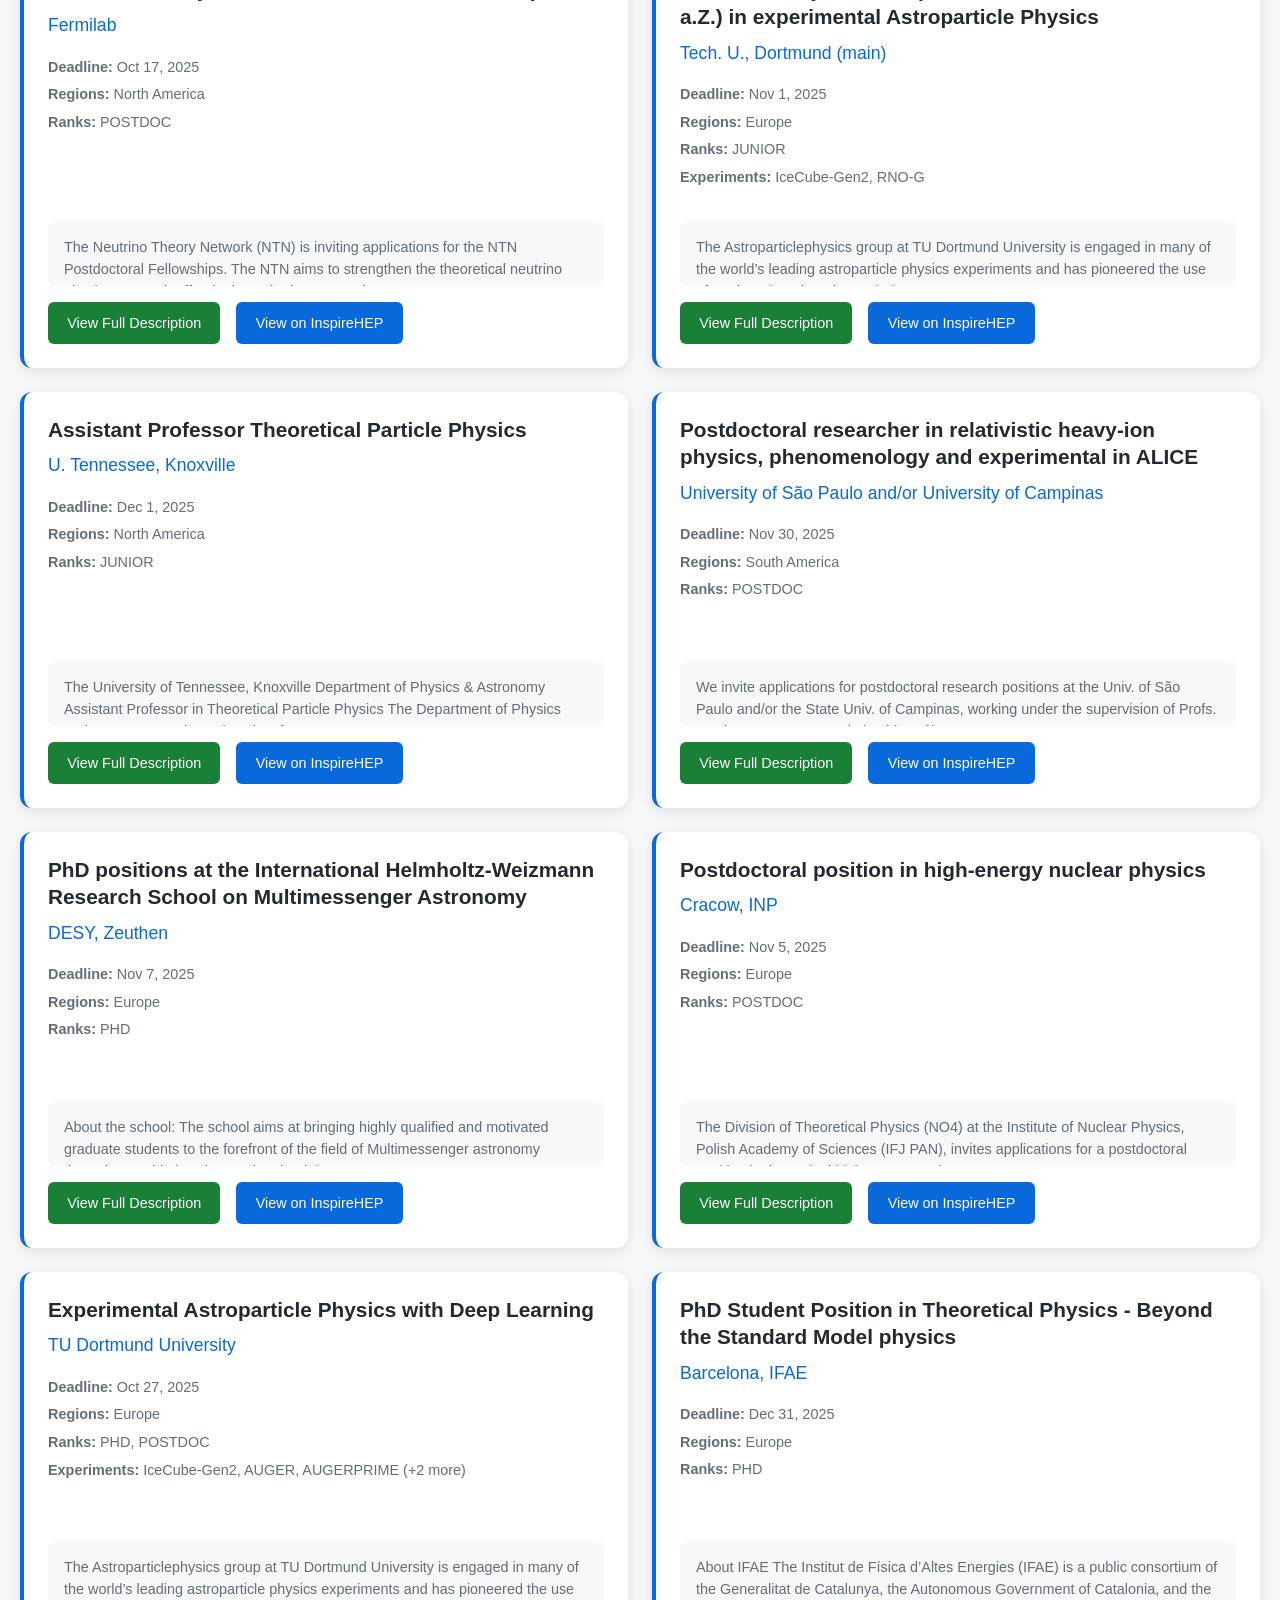
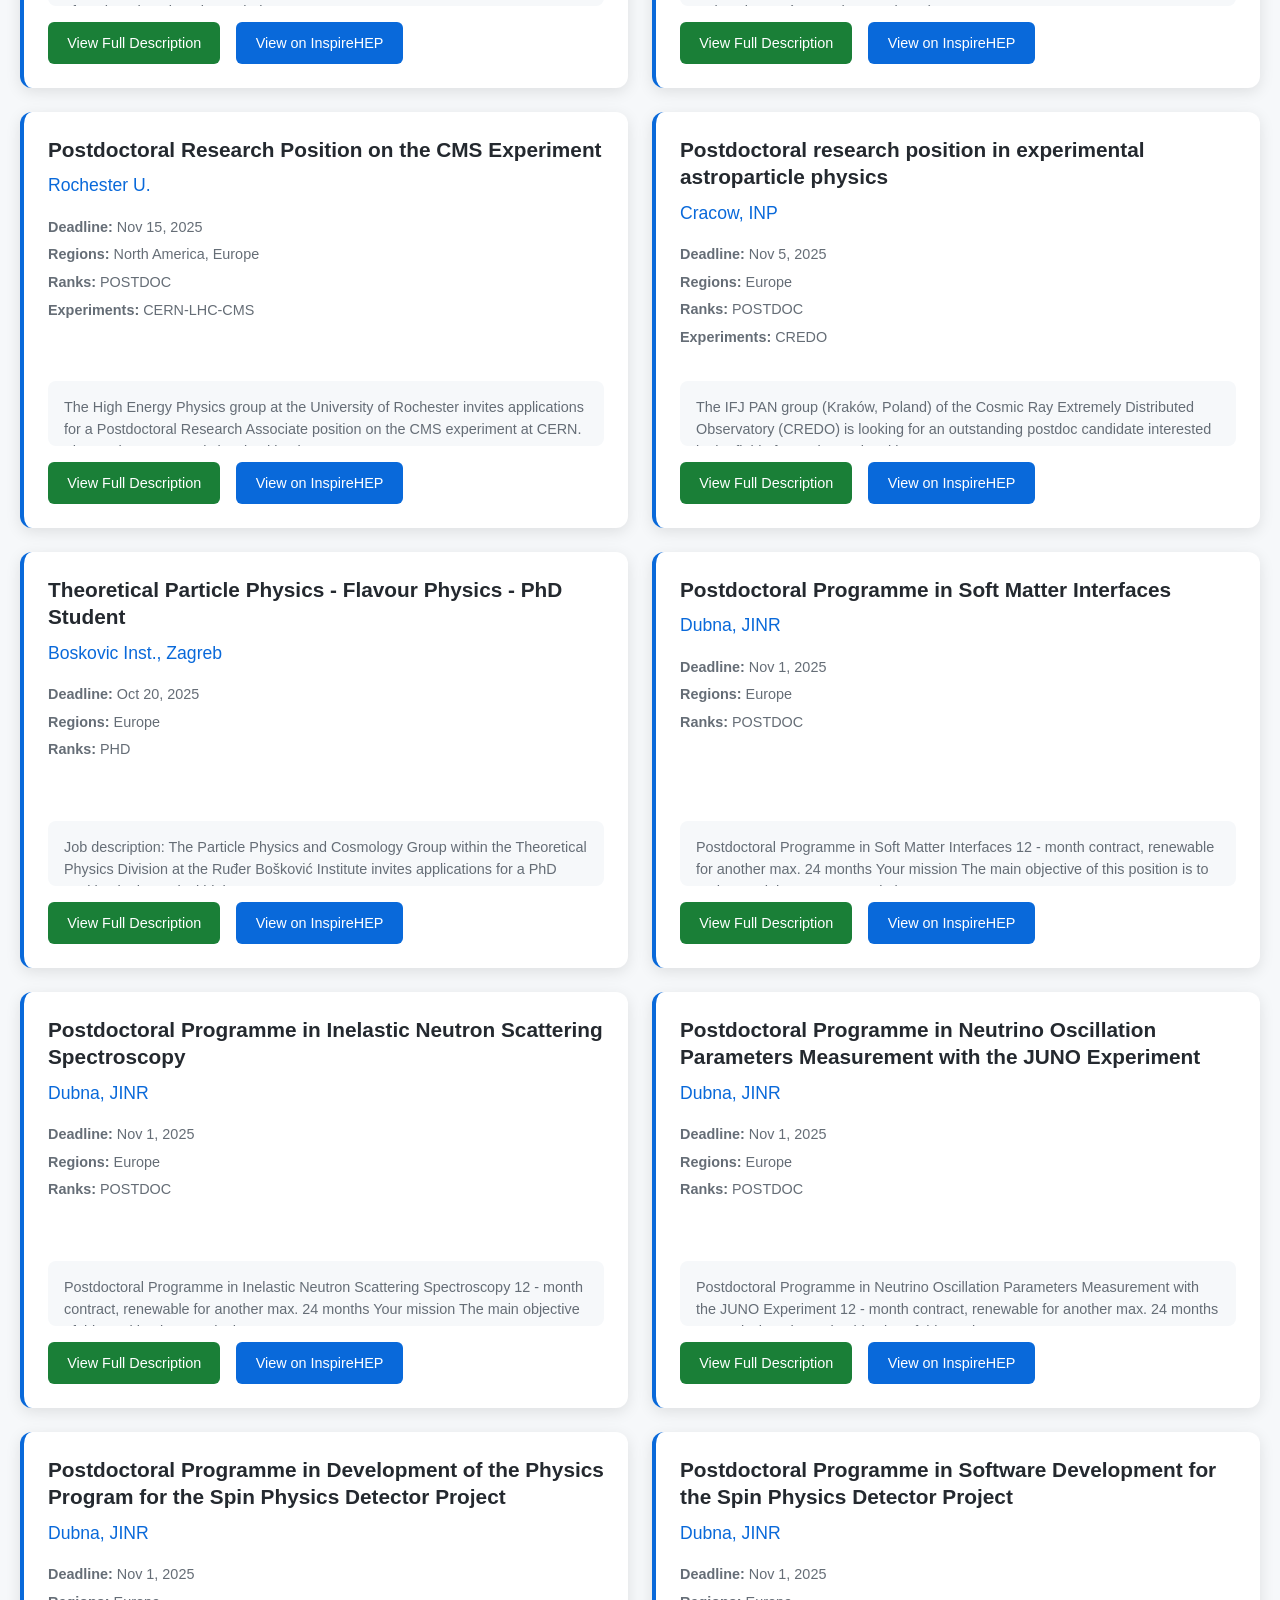
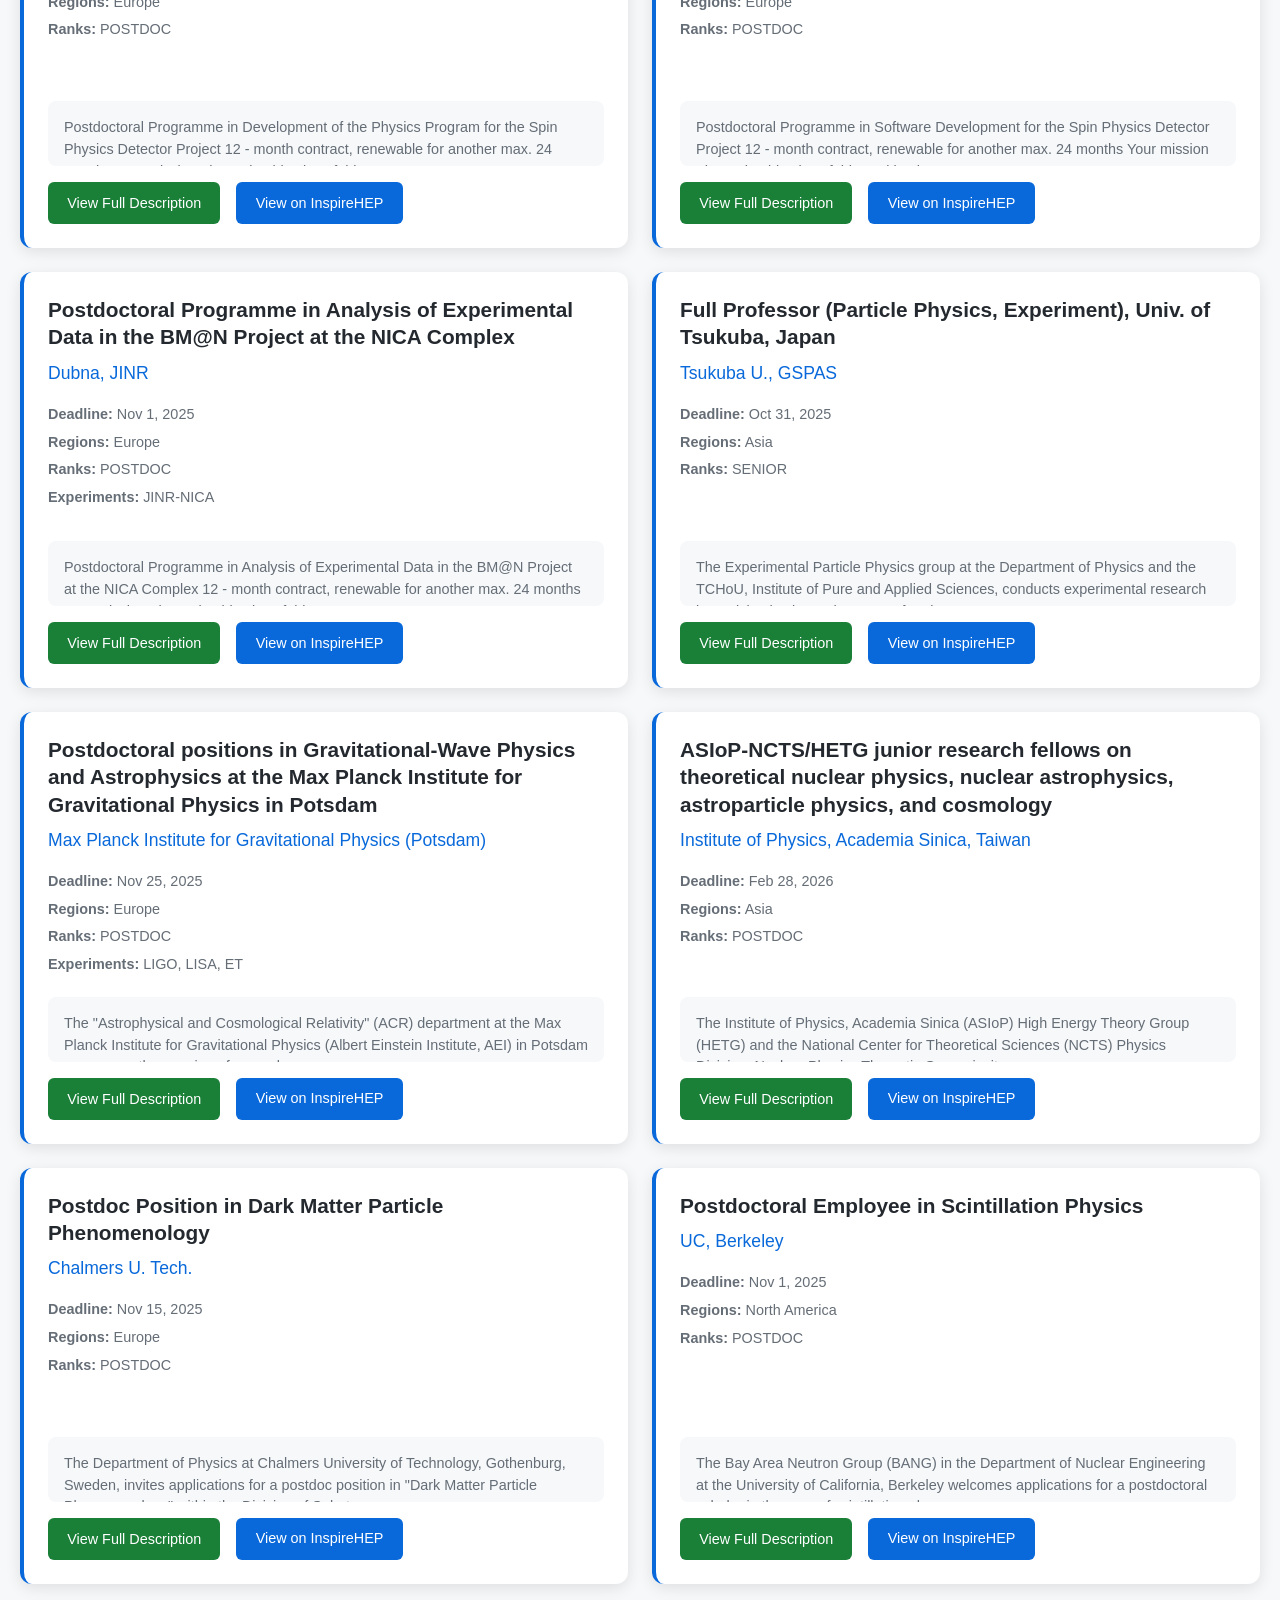
==== commit 2f72a5db: "chore: update job timestamps and remove JUNIOR rank from listings" ====
--- a/site/index.html
+++ b/site/index.html
@@ -113,8 +113,8 @@
             </nav>
             <div class="stats">
                 <span class="stat" id="totalJobs">Total Jobs: 100</span>
-                <span class="stat" id="activeJobs">Active: 100</span>
-                <span class="stat" id="lastUpdated">Last Updated: 10/13/2025, 1:41:10 AM</span>
+                <span class="stat" id="activeJobs">Active: 99</span>
+                <span class="stat" id="lastUpdated">Last Updated: 10/13/2025, 2:03:09 AM</span>
             </div>
         </div>
     </header>
@@ -2075,7 +2075,7 @@
           
         </div>
       </div>
-      <div class="job-card postdoc" data-id="2974279" data-ranks="PHD,POSTDOC" data-job='{"id":"2974279","title":"Experimental Astroparticle Physics with Deep Learning","institution":"TU Dortmund University","deadline":"Oct 19, 2025","isExpired":false,"regions":["Europe"],"ranks":["PHD","POSTDOC"],"experiments":["IceCube-Gen2","AUGER","AUGERPRIME","ICECUBE","RNO-G"],"description":"<div>The Astroparticlephysics group at TU Dortmund University is engaged in many of the world’s leading astroparticle physics experiments and has pioneered the use of modern deep learning techniques to advance fundamental physics research. We are now expanding our activities and invite applications for <strong>several PhD and PostDoc positions</strong> at the intersection of high-energy astroparticle physics, deep learning, and differentiable programming.</div><div>&nbsp;</div><div>Successful candidates will contribute to projects such as the ERC-funded <strong>NuRadioOpt</strong> initiative, which includes the development of a deep-learning-based trigger to dramatically increase the detection rate of ultra-high-energy neutrinos, the end-to-end optimization of the detector design using differentiable programming for next-generation experiments such as <strong>IceCube-Gen2</strong>, and the creation of a new data acquisition system that leverages state-of-the-art, low-power, high-speed ADCs and FPGA-based real-time inference. Additional opportunities include participation in the <strong>Radio Neutrino Observatory in Greenland (RNO-G)</strong>, the <strong>IceCube</strong> Neutrino Observatory at the South Pole, and the <strong>Pierre Auger Cosmic Ray Observatory</strong> in Argentina, among others, to study the particle physics of air showers. Candidates will also have the opportunity to contribute to the development of the open-source simulation frameworks <strong>NuRadio</strong> and <strong>CORSIKA 8</strong>, providing the theoretical foundation for the experimental work.</div><div><br></div><div>By joining us, you will become part of an active astroparticlephysics group at TU Dortmund and collaborate closely with the local LHCb group on advancing CORSIKA 8 and exploring the particle physics of air showers. Your work will be embedded in international collaborations such as RNO-G, IceCube, Pierre Auger, and MODE, and you will profit from a vibrant local research network through the Collaborative Research Center SFB 1491 (connecting Dortmund, Bochum, Wuppertal, and Duisburg-Essen) and the LAMARR Institute for Machine Learning and Artificial Intelligence, fostering collaboration across physics and AI.</div><div><br></div><div>The positions have full benefits and include support for travel and research expenses. PhD positions are three years, and PostDoc positions are initially two years.</div><div><br></div><div><strong>Requirements: </strong>We are looking for a qualified and highly motivated candidate with a master’s degree or equivalent in physics or a related field with excellent results. For PostDocs, a PhD in Astroparticlephysics or equivalent is required. Excellent communication and writing skills in English, as well as the ability to work both independently and collaboratively, are required. Applications may be submitted by candidates who have not fully completed the Master of Science degree or PhD -&nbsp;but please state your earliest starting date.</div><div><br></div><div><strong>Additional qualifications:</strong> Good Python programming and data analysis skills are a benefit, but there will be opportunities to improve those skills. Experience in radio detection of cosmic rays or neutrinos and/or deep learning is a merit. For the hardware projects, experience with FPGA programming is a benefit.</div><div><br></div><div>The application should include a statement of research interests and relevant experience, a CV, and a transcript of grades (please indicate grading system if not evident). Please provide the names and contact information for 2-3 people who can act as references. The positions should be ideally filled as soon as possible. Please indicate your earliest starting date. Please compile your application in a single PDF file(!) and send it to <a href=\"mailto:app.physik@tu-dortmund.de\">app.physik@tu-dortmund.de</a> with the subject line “application PhD” or “application PostDoc”. Applications will be reviewed as they arrive. The application remains open until all positions are filled. All applications received until October 19 will receive full consideration.</div><div><br></div><div><strong>For further information, please contact:</strong> Prof. Dr. Christian Glaser (<a href=\"mailto:christian.glaser@tu-dortmund.de\">christian.glaser@tu-dortmund.de</a>).</div><div><br></div><div>TU Dortmund University is an equal opportunity employer and welcomes applications from women. Handicapped applicants will be treated preferentially if equally qualified.</div>","urls":[],"contact_email":null,"jobUrl":"https://inspirehep.net/jobs/2974279","source":"InspireHEP"}'>
+      <div class="job-card postdoc" data-id="2974279" data-ranks="PHD,POSTDOC" data-job='{"id":"2974279","title":"Experimental Astroparticle Physics with Deep Learning","institution":"TU Dortmund University","deadline":"Oct 27, 2025","isExpired":false,"regions":["Europe"],"ranks":["PHD","POSTDOC"],"experiments":["IceCube-Gen2","AUGER","AUGERPRIME","ICECUBE","RNO-G"],"description":"<div>The Astroparticlephysics group at TU Dortmund University is engaged in many of the world’s leading astroparticle physics experiments and has pioneered the use of modern deep learning techniques to advance fundamental physics research. We are now expanding our activities and invite applications for <strong>several PhD and PostDoc positions</strong> at the intersection of high-energy astroparticle physics, deep learning, and differentiable programming.</div><div>&nbsp;</div><div>Successful candidates will contribute to projects such as the ERC-funded <strong>NuRadioOpt</strong> initiative, which includes the development of a deep-learning-based trigger to dramatically increase the detection rate of ultra-high-energy neutrinos, the end-to-end optimization of the detector design using differentiable programming for next-generation experiments such as <strong>IceCube-Gen2</strong>, and the creation of a new data acquisition system that leverages state-of-the-art, low-power, high-speed ADCs and FPGA-based real-time inference. Additional opportunities include participation in the <strong>Radio Neutrino Observatory in Greenland (RNO-G)</strong>, the <strong>IceCube</strong> Neutrino Observatory at the South Pole, and the <strong>Pierre Auger Cosmic Ray Observatory</strong> in Argentina, among others, to study the particle physics of air showers. Candidates will also have the opportunity to contribute to the development of the open-source simulation frameworks <strong>NuRadio</strong> and <strong>CORSIKA 8</strong>, providing the theoretical foundation for the experimental work.</div><div><br></div><div>By joining us, you will become part of an active astroparticlephysics group at TU Dortmund and collaborate closely with the local LHCb group on advancing CORSIKA 8 and exploring the particle physics of air showers. Your work will be embedded in international collaborations such as RNO-G, IceCube, Pierre Auger, and MODE, and you will profit from a vibrant local research network through the Collaborative Research Center SFB 1491 (connecting Dortmund, Bochum, Wuppertal, and Duisburg-Essen) and the LAMARR Institute for Machine Learning and Artificial Intelligence, fostering collaboration across physics and AI.</div><div><br></div><div>The positions have full benefits and include support for travel and research expenses. PhD positions are three years, and PostDoc positions are initially two years.</div><div><br></div><div><strong>Requirements: </strong>We are looking for a qualified and highly motivated candidate with a master’s degree or equivalent in physics or a related field with excellent results. For PostDocs, a PhD in Astroparticlephysics or equivalent is required. Excellent communication and writing skills in English, as well as the ability to work both independently and collaboratively, are required. Applications may be submitted by candidates who have not fully completed the Master of Science degree or PhD -&nbsp;but please state your earliest starting date.</div><div><br></div><div><strong>Additional qualifications:</strong> Good Python programming and data analysis skills are a benefit, but there will be opportunities to improve those skills. Experience in radio detection of cosmic rays or neutrinos and/or deep learning is a merit. For the hardware projects, experience with FPGA programming is a benefit.</div><div><br></div><div>The application should include a statement of research interests and relevant experience, a CV, and a transcript of grades (please indicate grading system if not evident). Please provide the names and contact information for 2-3 people who can act as references. The positions should be ideally filled as soon as possible. Please indicate your earliest starting date. Please compile your application in a single PDF file(!) and send it to <a href=\"mailto:app.physik@tu-dortmund.de\">app.physik@tu-dortmund.de</a> with the subject line “application PhD” or “application PostDoc”. Applications will be reviewed as they arrive. The application remains open until all positions are filled. All applications received until October 27 will receive full consideration.</div><div><br></div><div><strong>For further information, please contact:</strong> Prof. Dr. Christian Glaser (<a href=\"mailto:christian.glaser@tu-dortmund.de\">christian.glaser@tu-dortmund.de</a>).</div><div><br></div><div>TU Dortmund University is an equal opportunity employer and welcomes applications from women. Handicapped applicants will be treated preferentially if equally qualified.</div>","urls":[],"contact_email":null,"jobUrl":"https://inspirehep.net/jobs/2974279","source":"InspireHEP"}'>
         <div class="job-header">
           <h3 class="job-title">
             <a href="https://inspirehep.net/jobs/2974279" target="_blank" class="job-title-link">Experimental Astroparticle Physics with Deep Learning</a>
@@ -2085,7 +2085,7 @@
         
         <div class="job-meta">
           <div class="deadline ">
-            <strong>Deadline:</strong> Oct 19, 2025
+            <strong>Deadline:</strong> Oct 27, 2025
           </div>
           
             <div class="regions">
@@ -3535,41 +3535,6 @@
           
         </div>
       </div>
-      <div class="job-card postdoc" data-id="2971248" data-ranks="POSTDOC" data-job='{"id":"2971248","title":"Postdoctoral position (f/m/d)","institution":"Garching, Max Planck Inst.","deadline":"Oct 13, 2025","isExpired":false,"regions":["Europe"],"ranks":["POSTDOC"],"experiments":[],"description":"<div>The Department for Quantum Field Theory, led by Prof. Dr. Johannes Henn at the Max Planck Institute for Physics (MPP), is dedicated to advancing fundamental physics research. We think that cross-disciplinary collaboration is key to addressing profound questions in particle physics and cosmology. The Max Planck-IAS-NTU Center is a new interdisciplinary initiative uniting particle physics, cosmology, and geometry to address fundamental questions about the origin and structure of the Universe. From the tiniest building blocks of matter to the vast scales of cosmic evolution, the Center aims to unlock new insights by bridging these traditionally separate fields. It is a joint initiative of the Max Planck Society (MPG) in Germany, the Institute for Advanced Study (IAS) in Princeton, USA, and the National Taiwan University (NTU) in Taipei, Taiwan.We are inviting applications to join our team and contribute to expanding our national and international collaborations with leading physicists, cosmologists and mathematicians. This role offers an exciting opportunity to help establishing an interdisciplinary research hub dedicated at the intersection of these fields. The successful candidate(s) would help strengthen scientific exchange with colleagues at the neighboring Technical University of Munich, Ludwig-Maximilians-University, and the Max Planck Institutes for Astrophysics and Extraterrestrial Physics; as well as internationally at the Institute for Advanced Study (Princeton) and the Leung Center for Cosmology and Particle Astrophysics (LeCosPA) at National Taiwan University.</div><div><br></div><div><strong>Additional information:</strong></div><div>In addition to meeting the general qualifications for a senior postdoctoral position, including successful completion of research projects in international research groups, relevant scientific publications, and experience as speaker at international conferences, candidates should have:- Strong teamwork and communication skills, with fluency in English.- A deep interest in mentoring and supporting early-career researchers in developing their professional competence and independence in a committed manner.- A research program that aligns with but complements the research conducted at MPP.Ideal candidates should have profound knowledge in one or more of the following areas, and a strong interest in creating interdisciplinary connections between them:- Quantum field theory (e.g. including but not limited to conformal field theory, QFT in curved space, AdS/CFT correspondence, scattering amplitudes in gauge theories);- Theoretical particle physics (e.g. calculation of cross-sections for LHC processes, non-perturbative physics);- Theoretical cosmology/astrophysics (e.g. gravitational wave physics, large-scale structure, cosmological correlators);- Mathematics relevant to scattering amplitudes (e.g. combinatorics, positive geometry, applied mathematics and computer algebra, special functions in quantum field theory).</div><div>Link to PI’s webpage <a href=\"https://www.mpp.mpg.de/en/research/max-planck-center-for-particle-physics-cosmology-and-geometry\">https://www.mpp.mpg.de/en/research/max-planck-center-for-particle-physics-cosmology-and-geometry</a></div><div><br></div><div><strong>Requirements</strong></div><div>Applicants have to upload their&nbsp;</div><ul><li>CV (including a publication list)</li><li>a summary of previous research</li><li>and a statement of interest</li></ul><div><strong>Additional requirements for the application</strong></div><ul><li>a research proposal (two pages maximum)</li><li>three letters of reference</li></ul><div><br></div><div>You can get access the application portal <a href=\"https://postdocprogram.mpg.de/node/3\">here</a>.</div>","urls":["https://postdocprogram.mpg.de/node/3"],"contact_email":null,"jobUrl":"https://inspirehep.net/jobs/2971248","source":"InspireHEP"}'>
-        <div class="job-header">
-          <h3 class="job-title">
-            <a href="https://inspirehep.net/jobs/2971248" target="_blank" class="job-title-link">Postdoctoral position (f/m/d)</a>
-          </h3>
-          <div class="job-institution">Garching, Max Planck Inst.</div>
-        </div>
-        
-        <div class="job-meta">
-          <div class="deadline ">
-            <strong>Deadline:</strong> Oct 13, 2025
-          </div>
-          
-            <div class="regions">
-              <strong>Regions:</strong> Europe
-            </div>
-          
-            <div class="ranks">
-              <strong>Ranks:</strong> POSTDOC
-            </div>
-          
-        </div>
-
-        
-          <div class="job-description">
-            The Department for Quantum Field Theory, led by Prof. Dr. Johannes Henn at the Max Planck Institute for Physics (MPP), is dedicated to advancing fundamental physics research. We think that cross-di...
-          </div>
-
-        <div class="job-actions">
-          
-            <button class="btn-view-full" data-job-id="2971248">View Full Description</button>
-          <a href="https://inspirehep.net/jobs/2971248" target="_blank" class="btn-apply">View on InspireHEP</a>
-          
-        </div>
-      </div>
       <div class="job-card postdoc" data-id="2970995" data-ranks="POSTDOC" data-job='{"id":"2970995","title":"Postdoctoral Fellowships","institution":"Tokyo U., IPMU","deadline":"Dec 1, 2025","isExpired":false,"regions":["Asia"],"ranks":["POSTDOC"],"experiments":[],"description":"<div>The Kavli Institute for the Physics and Mathematics of the Universe (Kavli IPMU), a World Premier International Research Center (WPI) at the University of Tokyo, is now accepting applications for its Postdoctoral Fellowship program. <a href=\"https://academicjobsonline.org/ajo/jobs/30552/\">https://academicjobsonline.org/ajo/jobs/30552/</a></div><div><br></div><div>Kavli IPMU was established in 2007 as an international and interdisciplinary research institute, where astrophysicists, mathematicians, theoretical physicists, and experimental physicists work together to address fundamental and profound questions such as:</div><div><em>How did the universe begin? How has it evolved, and what is its fate? What is it made of? What are the fundamental laws of nature that govern it?</em></div><div><br></div><div>In recent years, in addition to <strong>Theoretical Studies</strong> across a wide range of fields, including astroparticle physics, astrophysics, cosmology, gravitation, mathematics, particle physics, quantum field theory, quantum information, and string theory, through the&nbsp;<strong>Center for Data-Driven Discovery</strong>&nbsp;established in 2023, Kavli IPMU has been actively promoting research that leverages big data to explore the universe, alongside cutting-edge developments in data science using artificial intelligence and machine learning. At the same time, research in the area of <strong>Science and Society</strong> is also being pursued.</div><div><br></div><div>Building on these interdisciplinary strengths, we are seeking postdoctoral researchers who can lead original and impactful research in any of these areas, and who are enthusiastic about engaging in cross-disciplinary collaboration that transcends traditional academic boundaries.</div><div><br></div><div>We welcome applicants from diverse backgrounds with a strong drive for innovative research in, but not limited to, the foll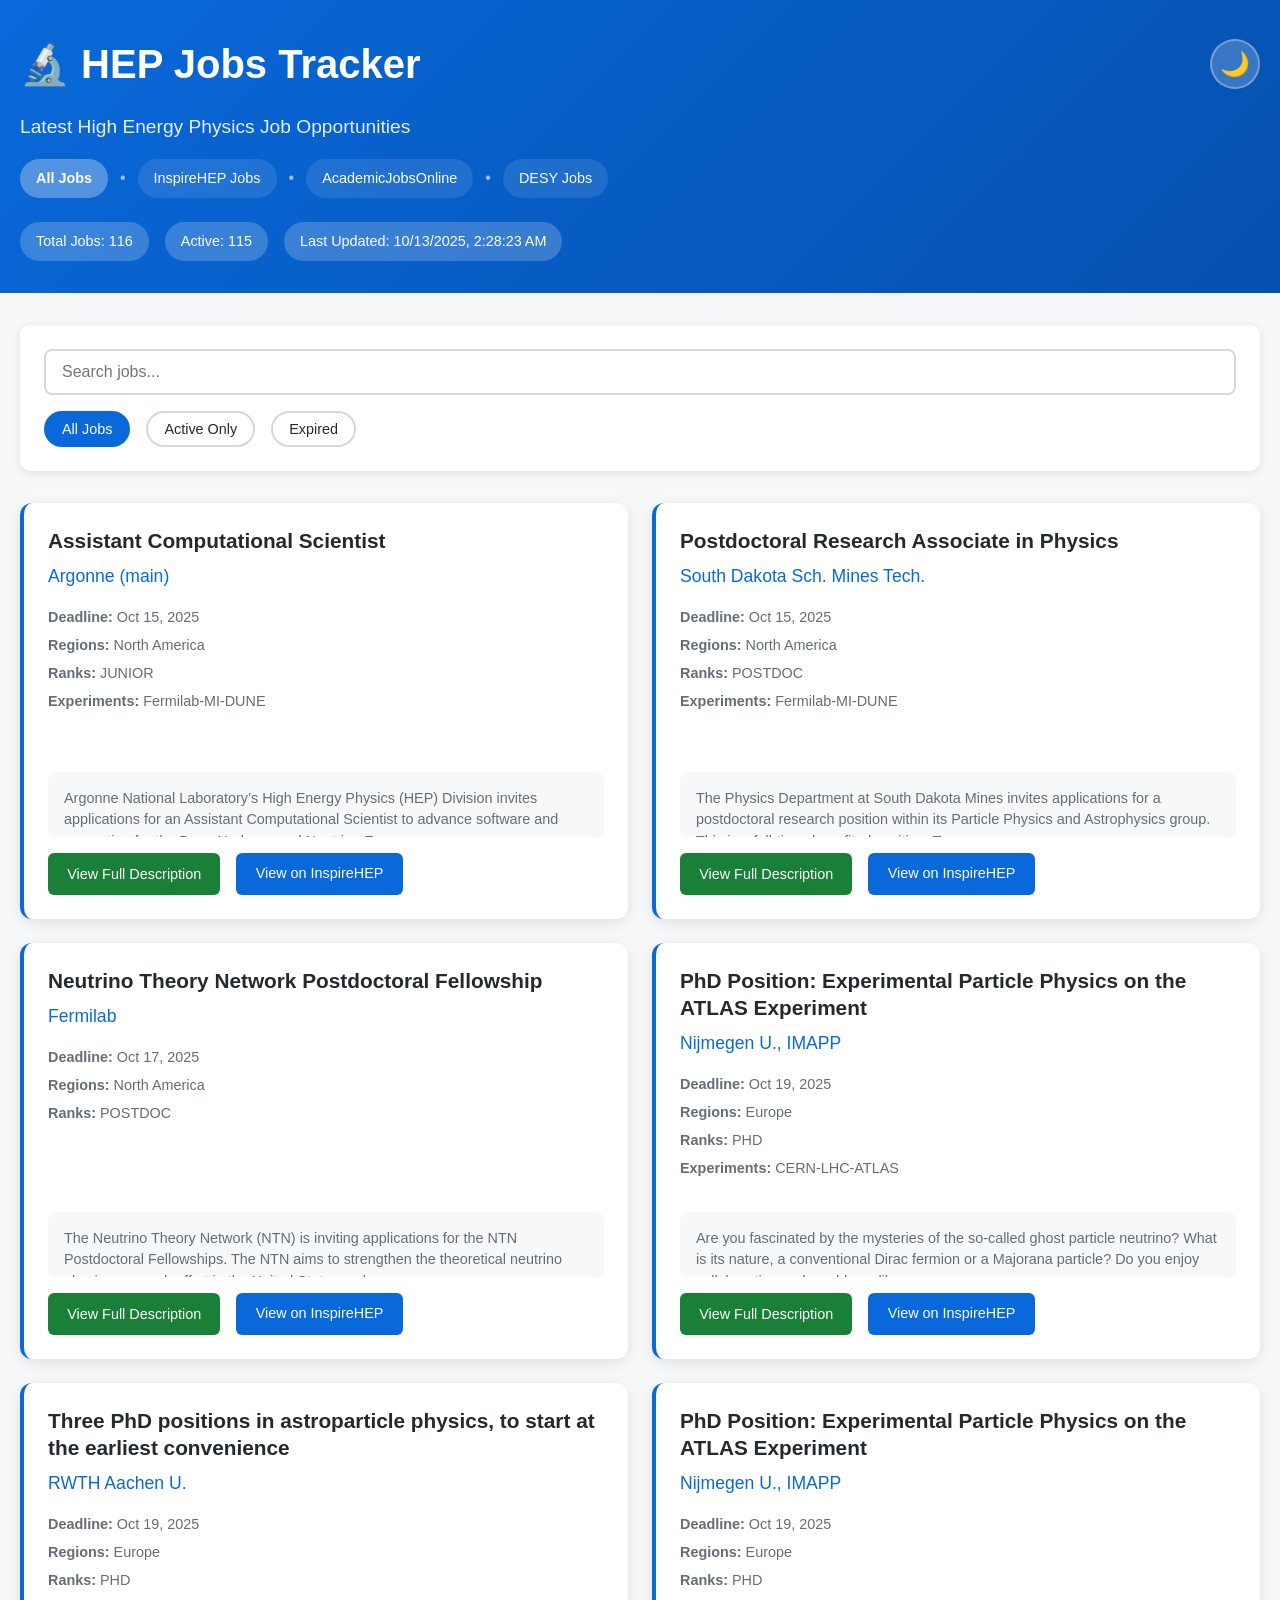
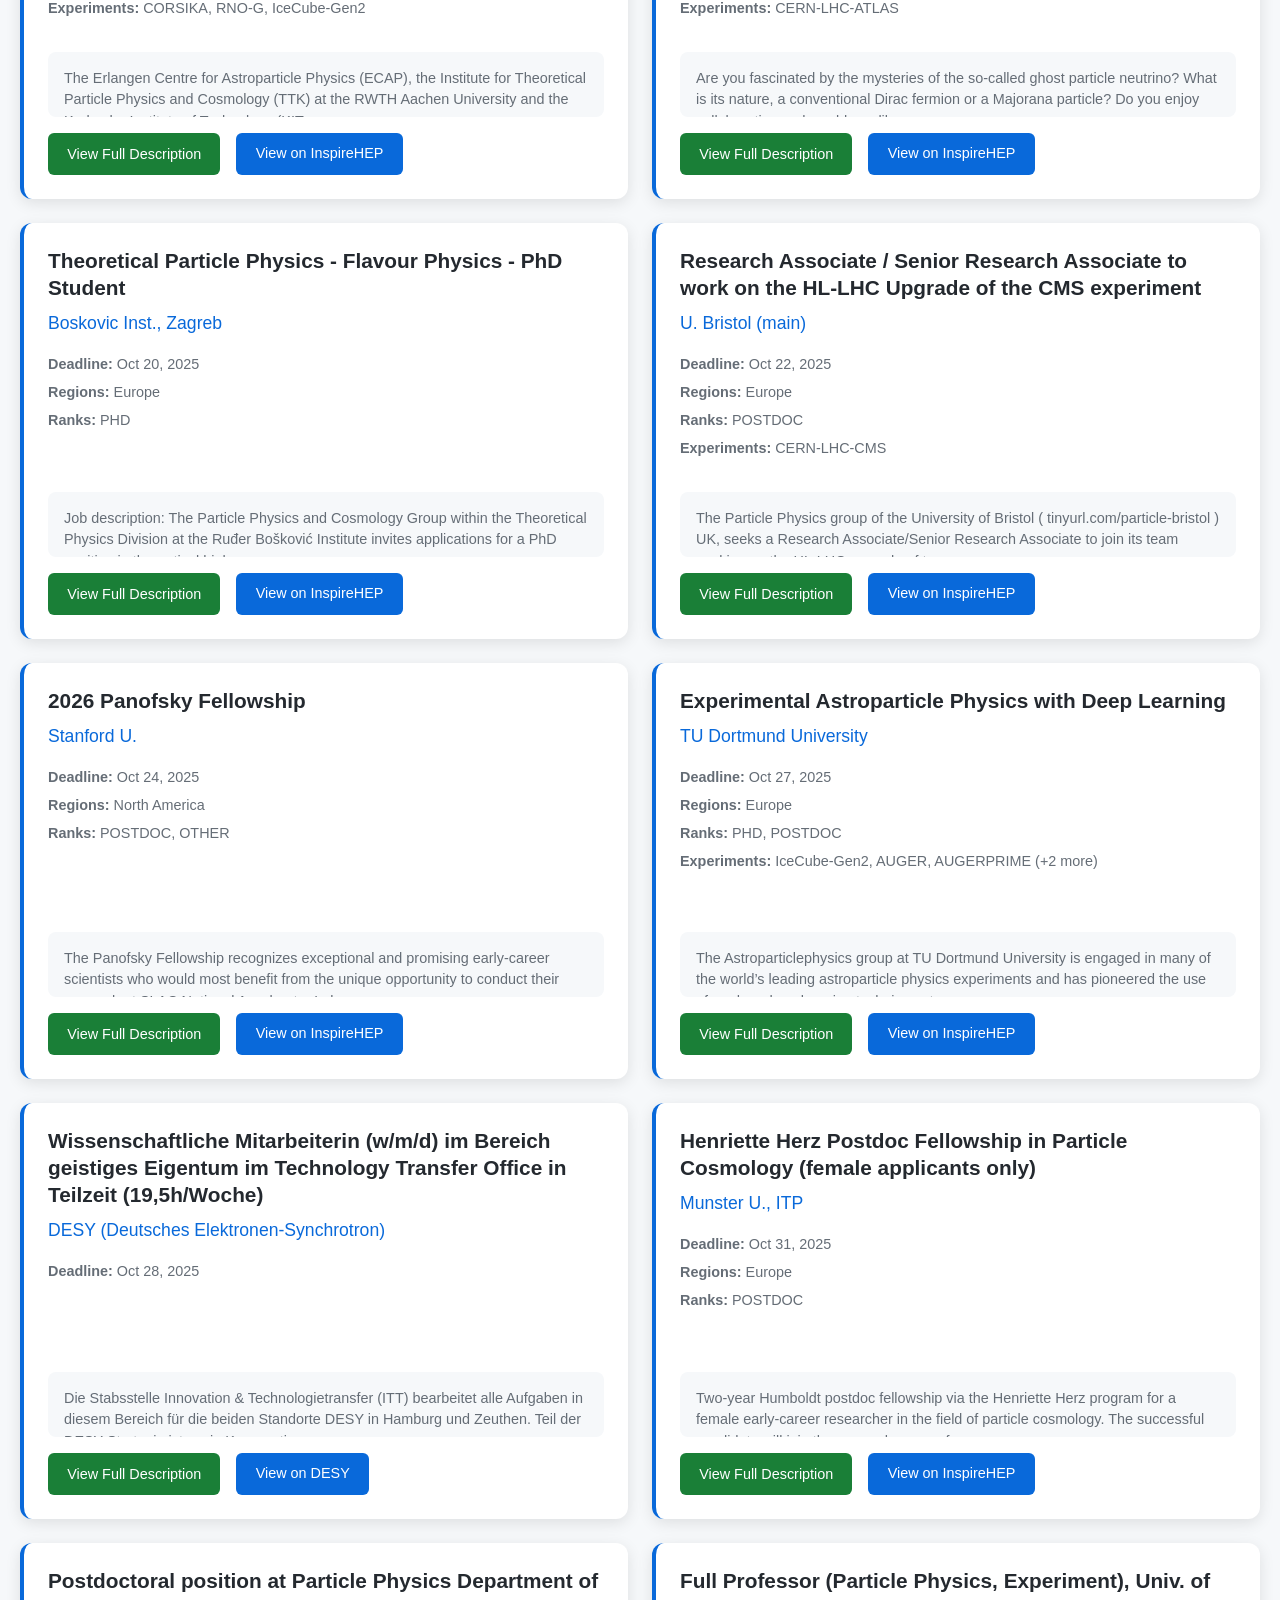
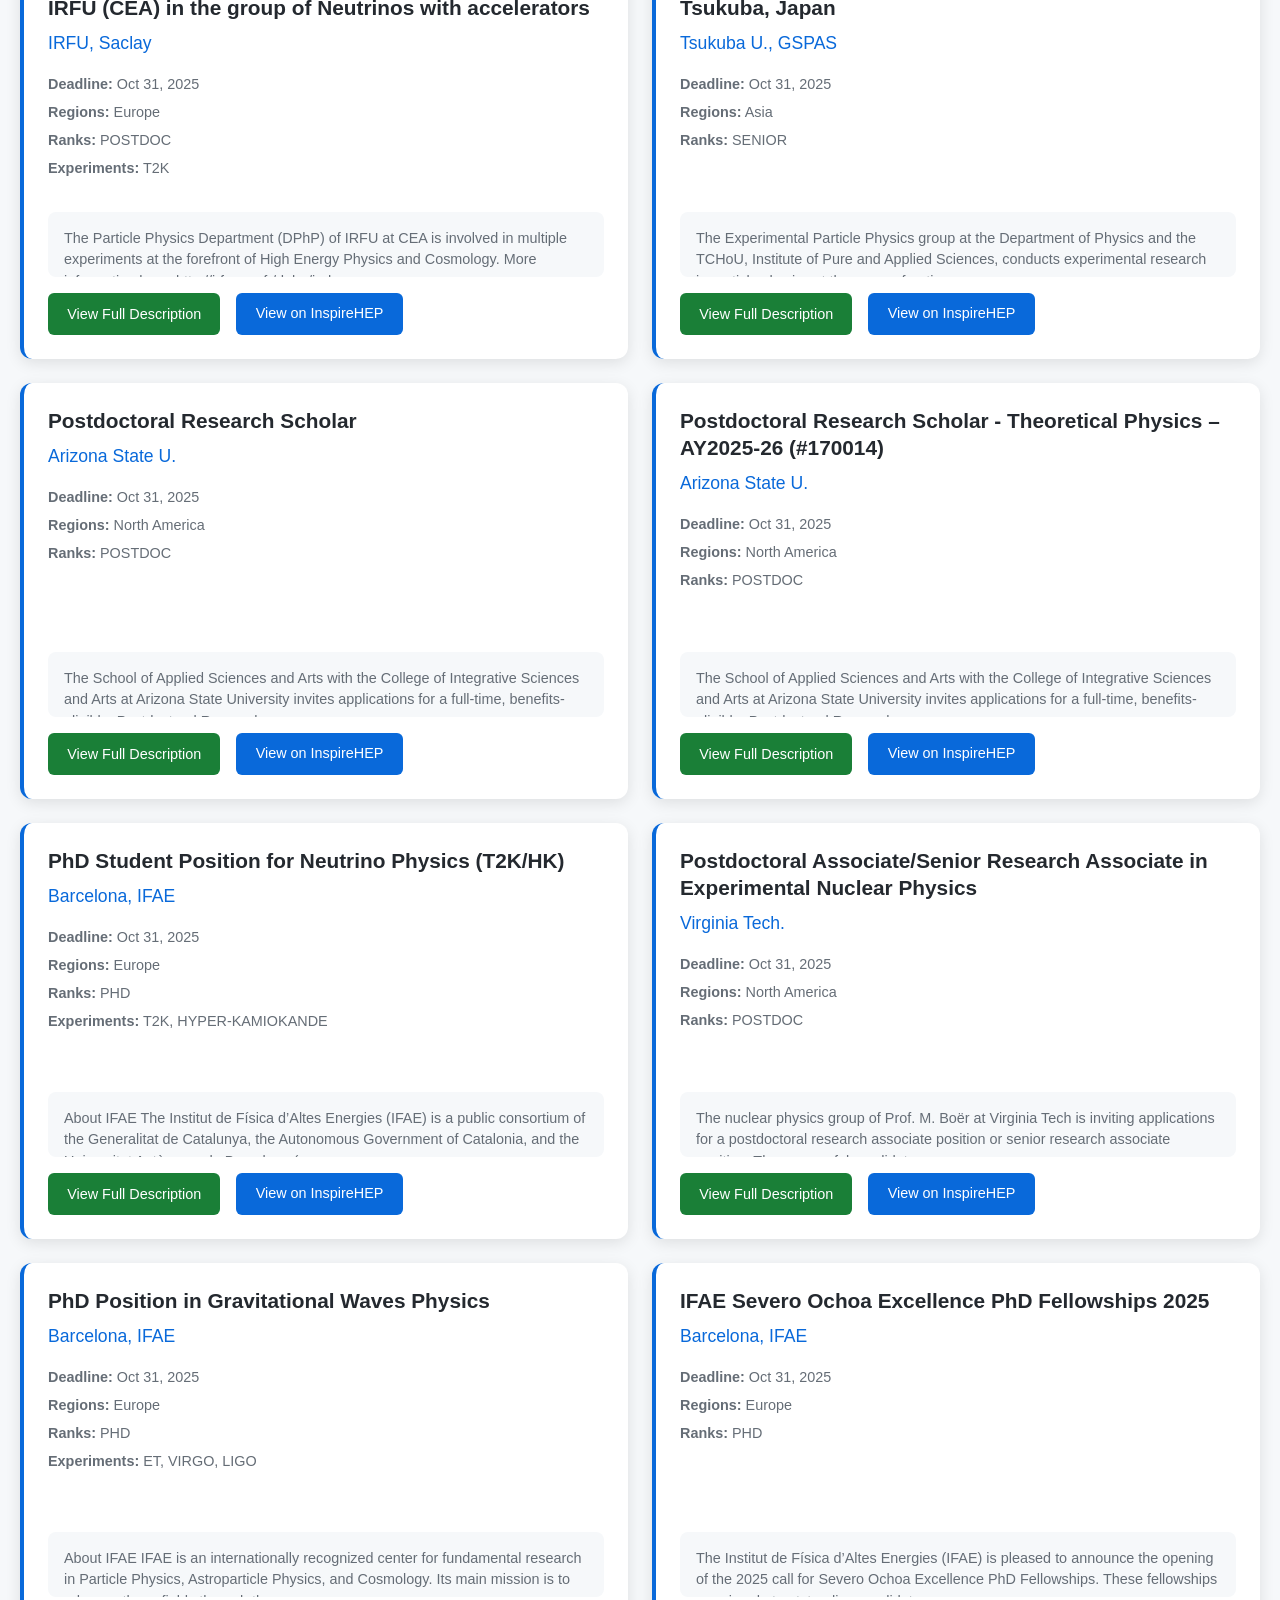
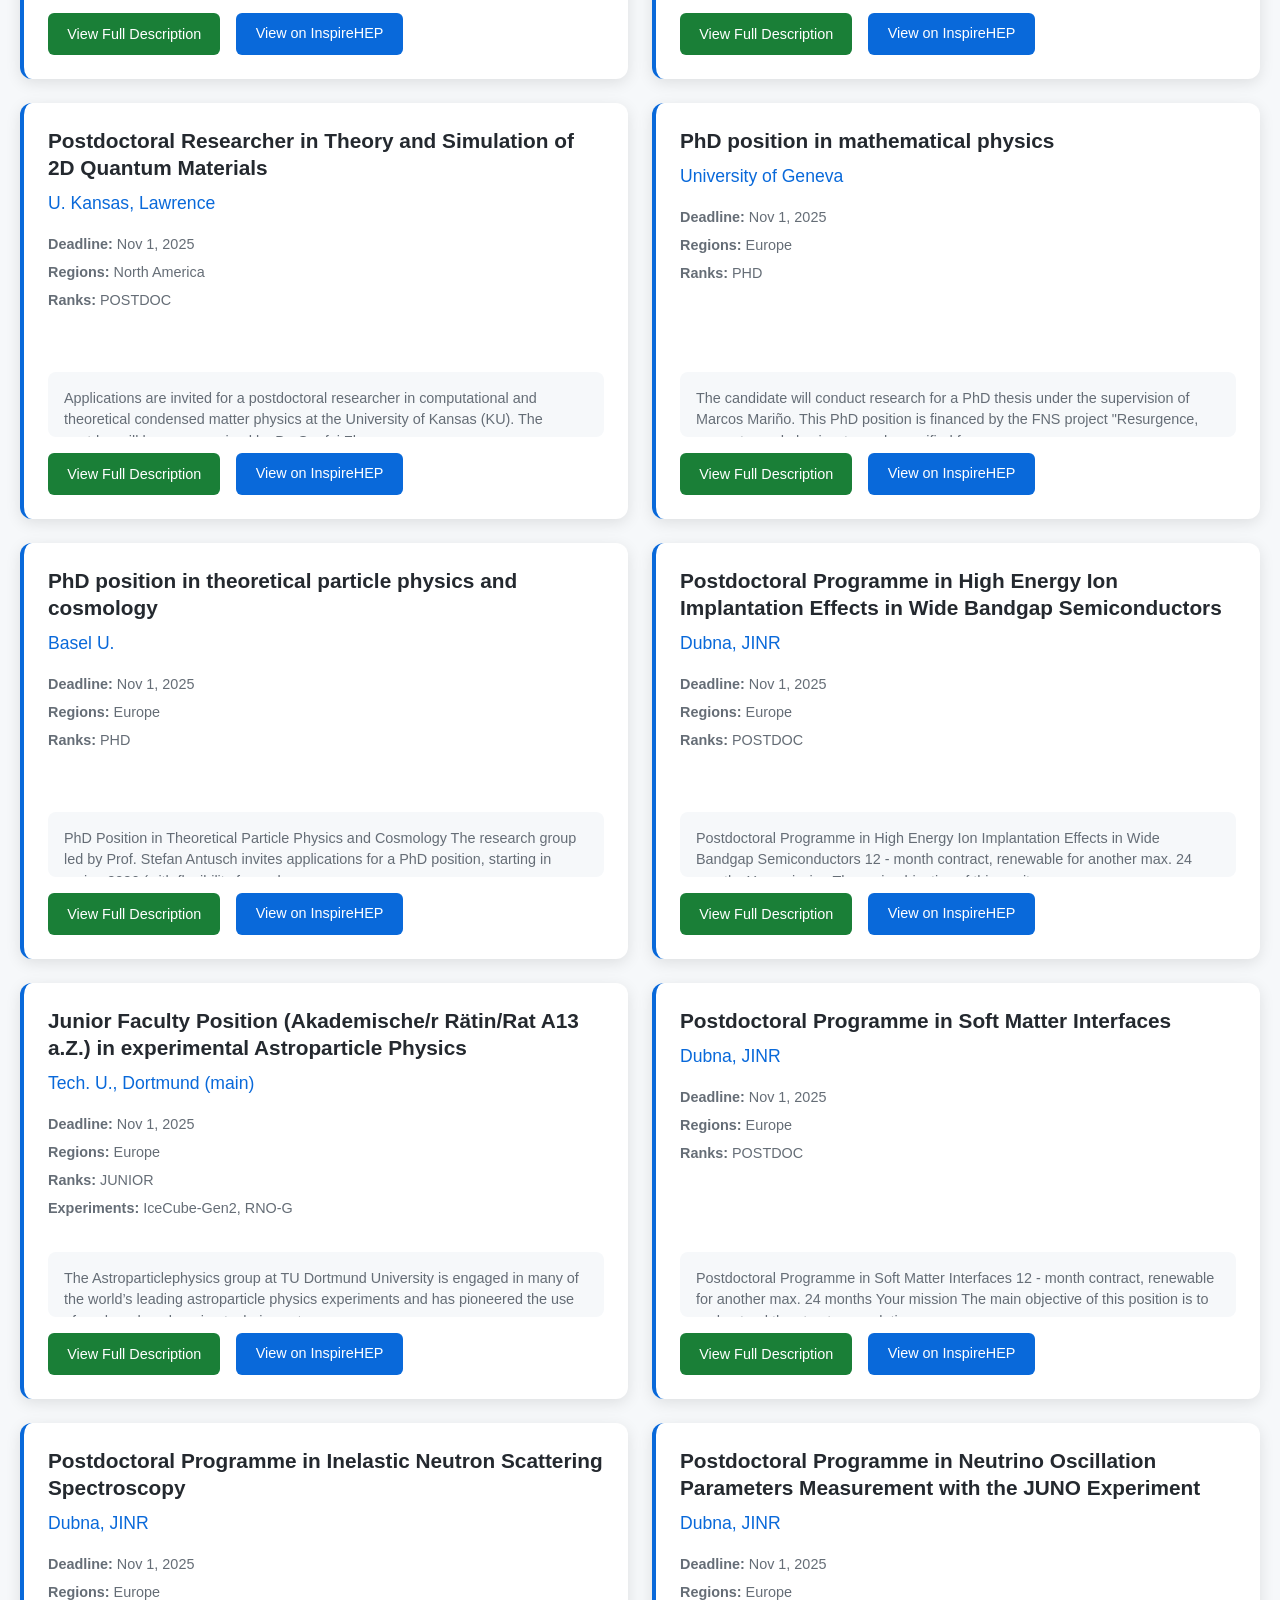
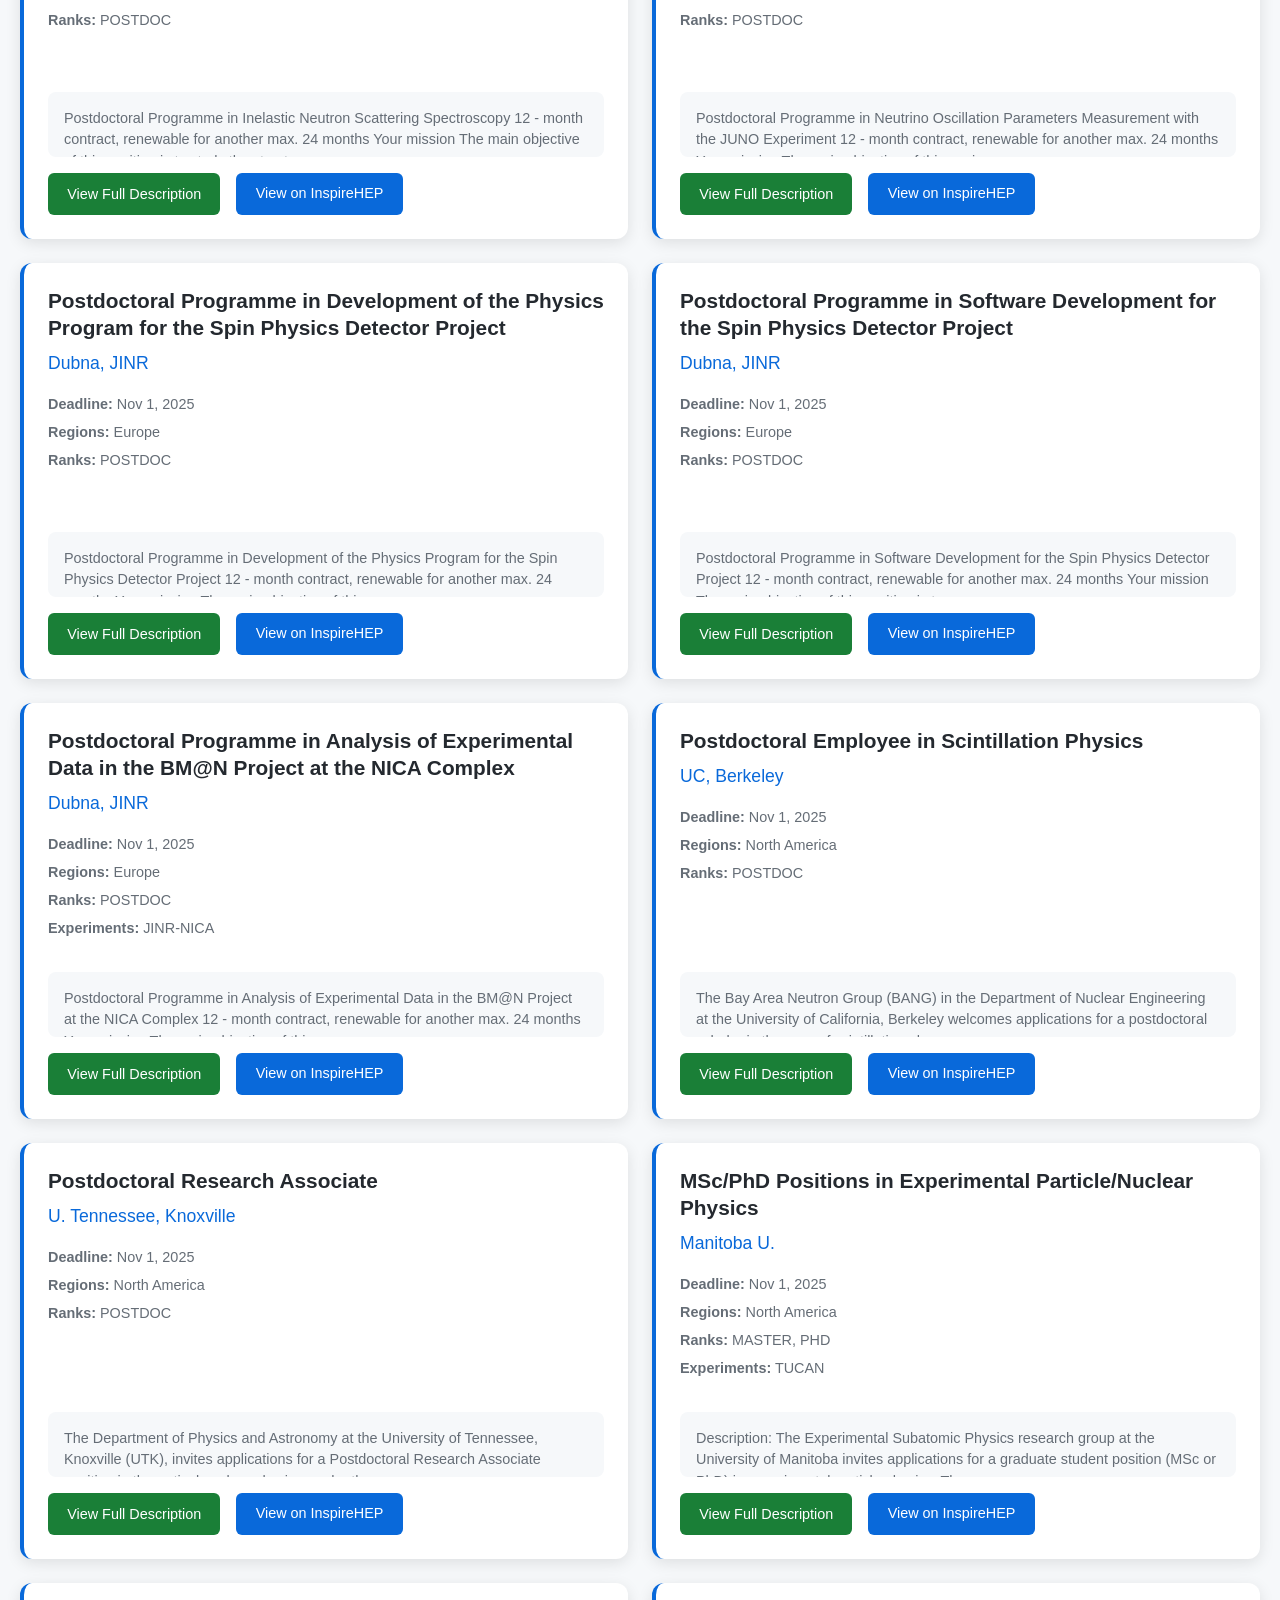
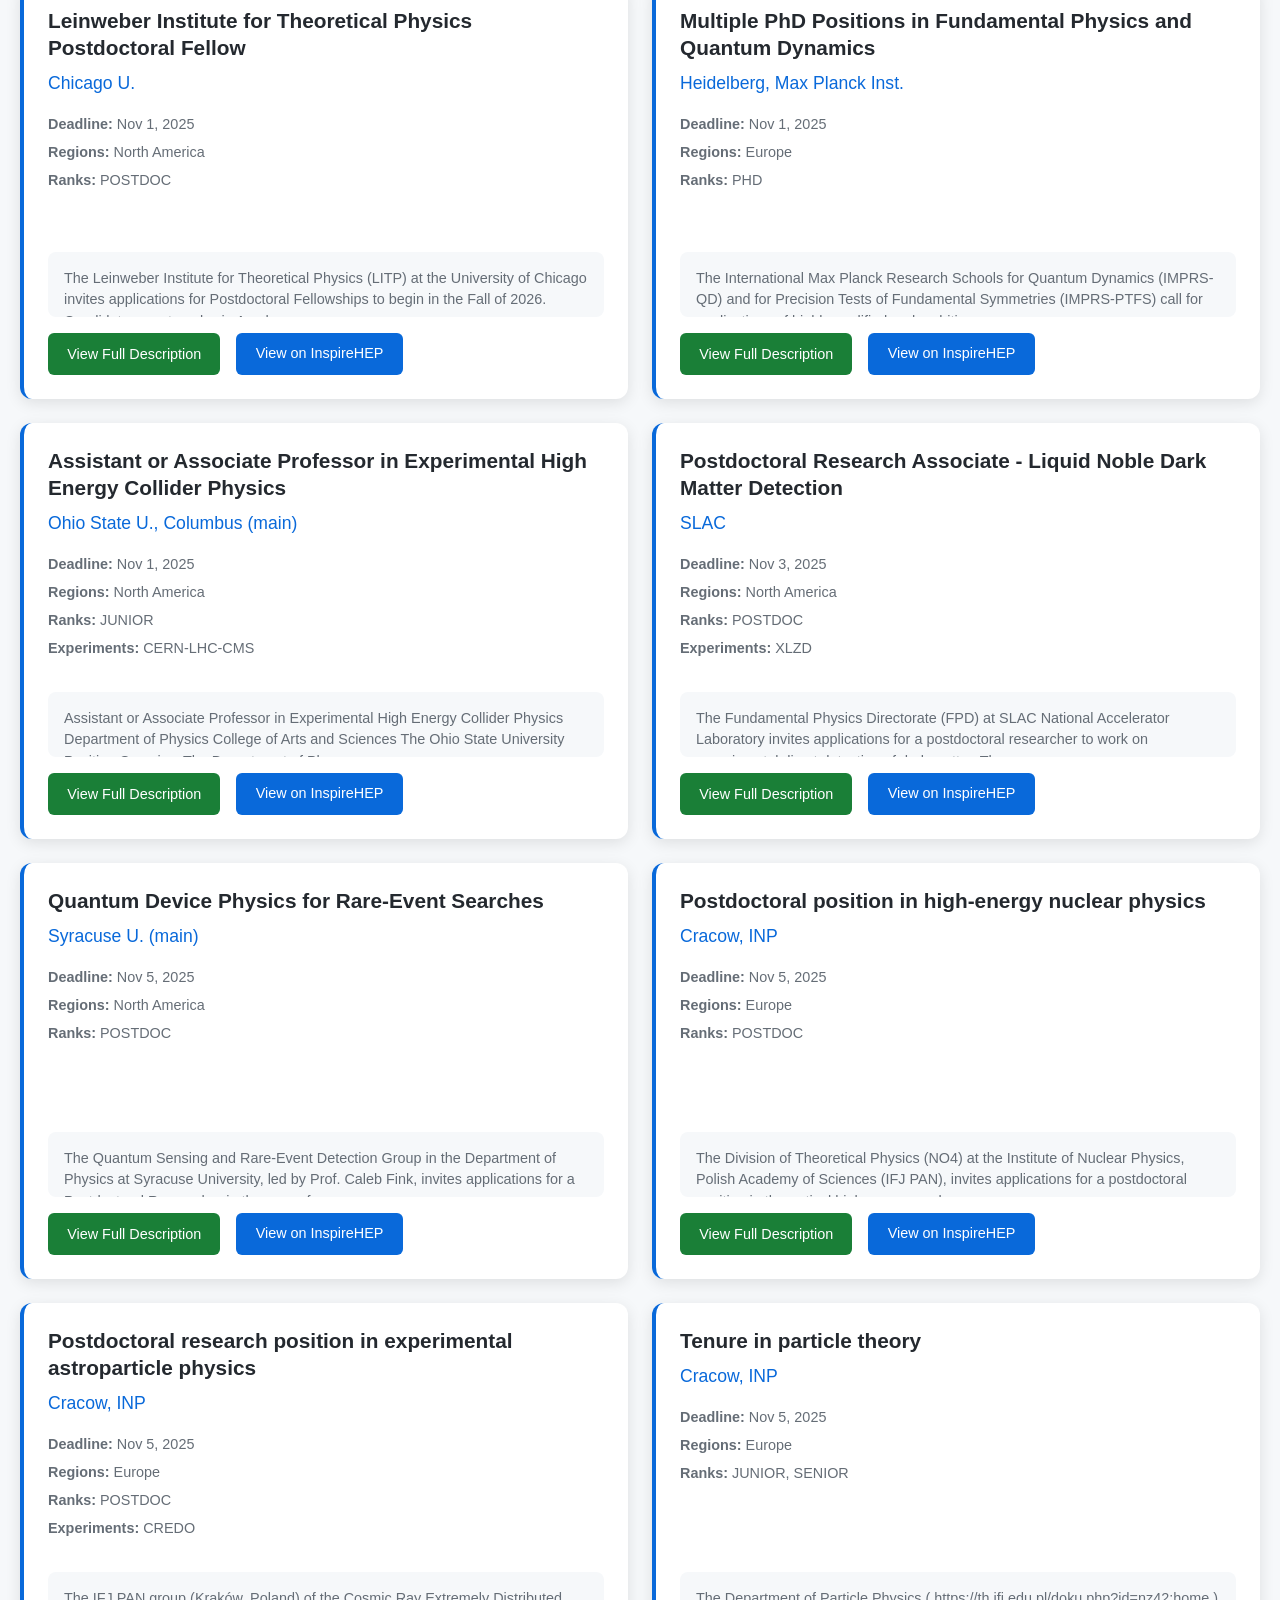
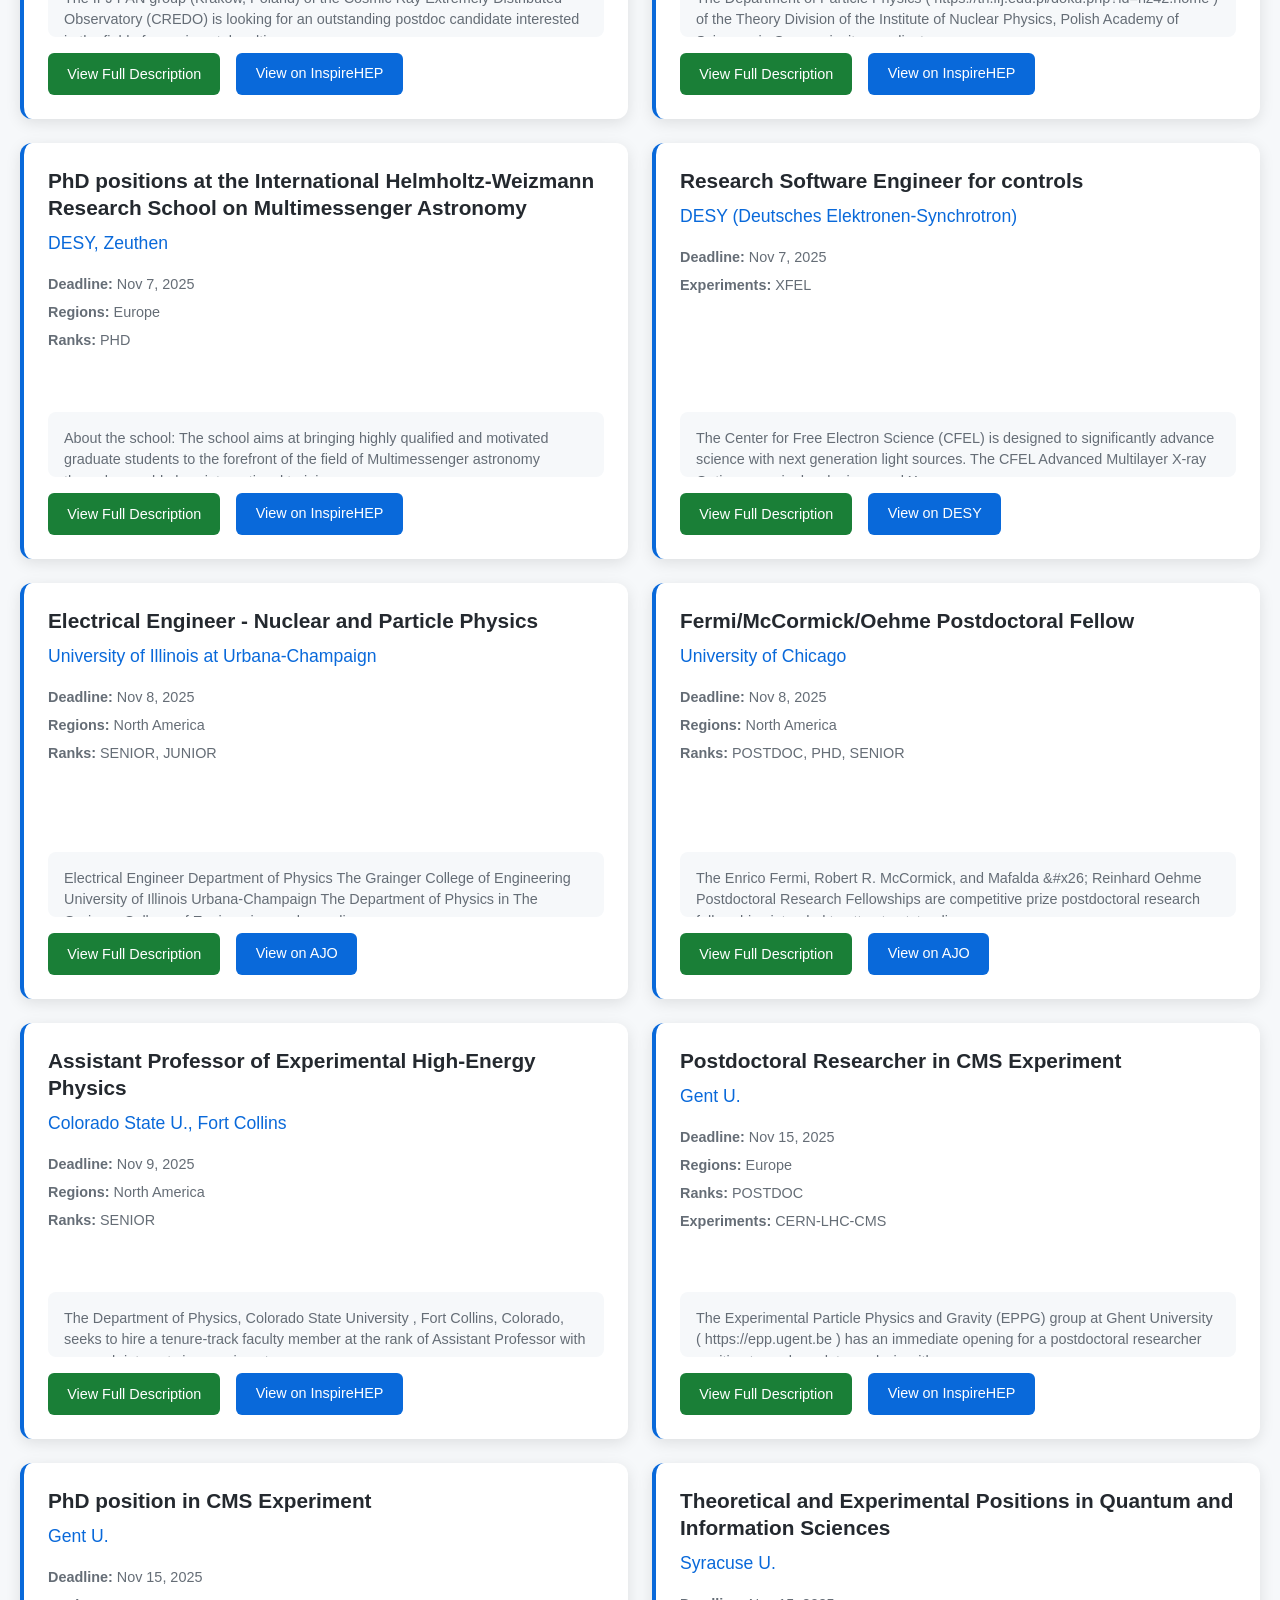
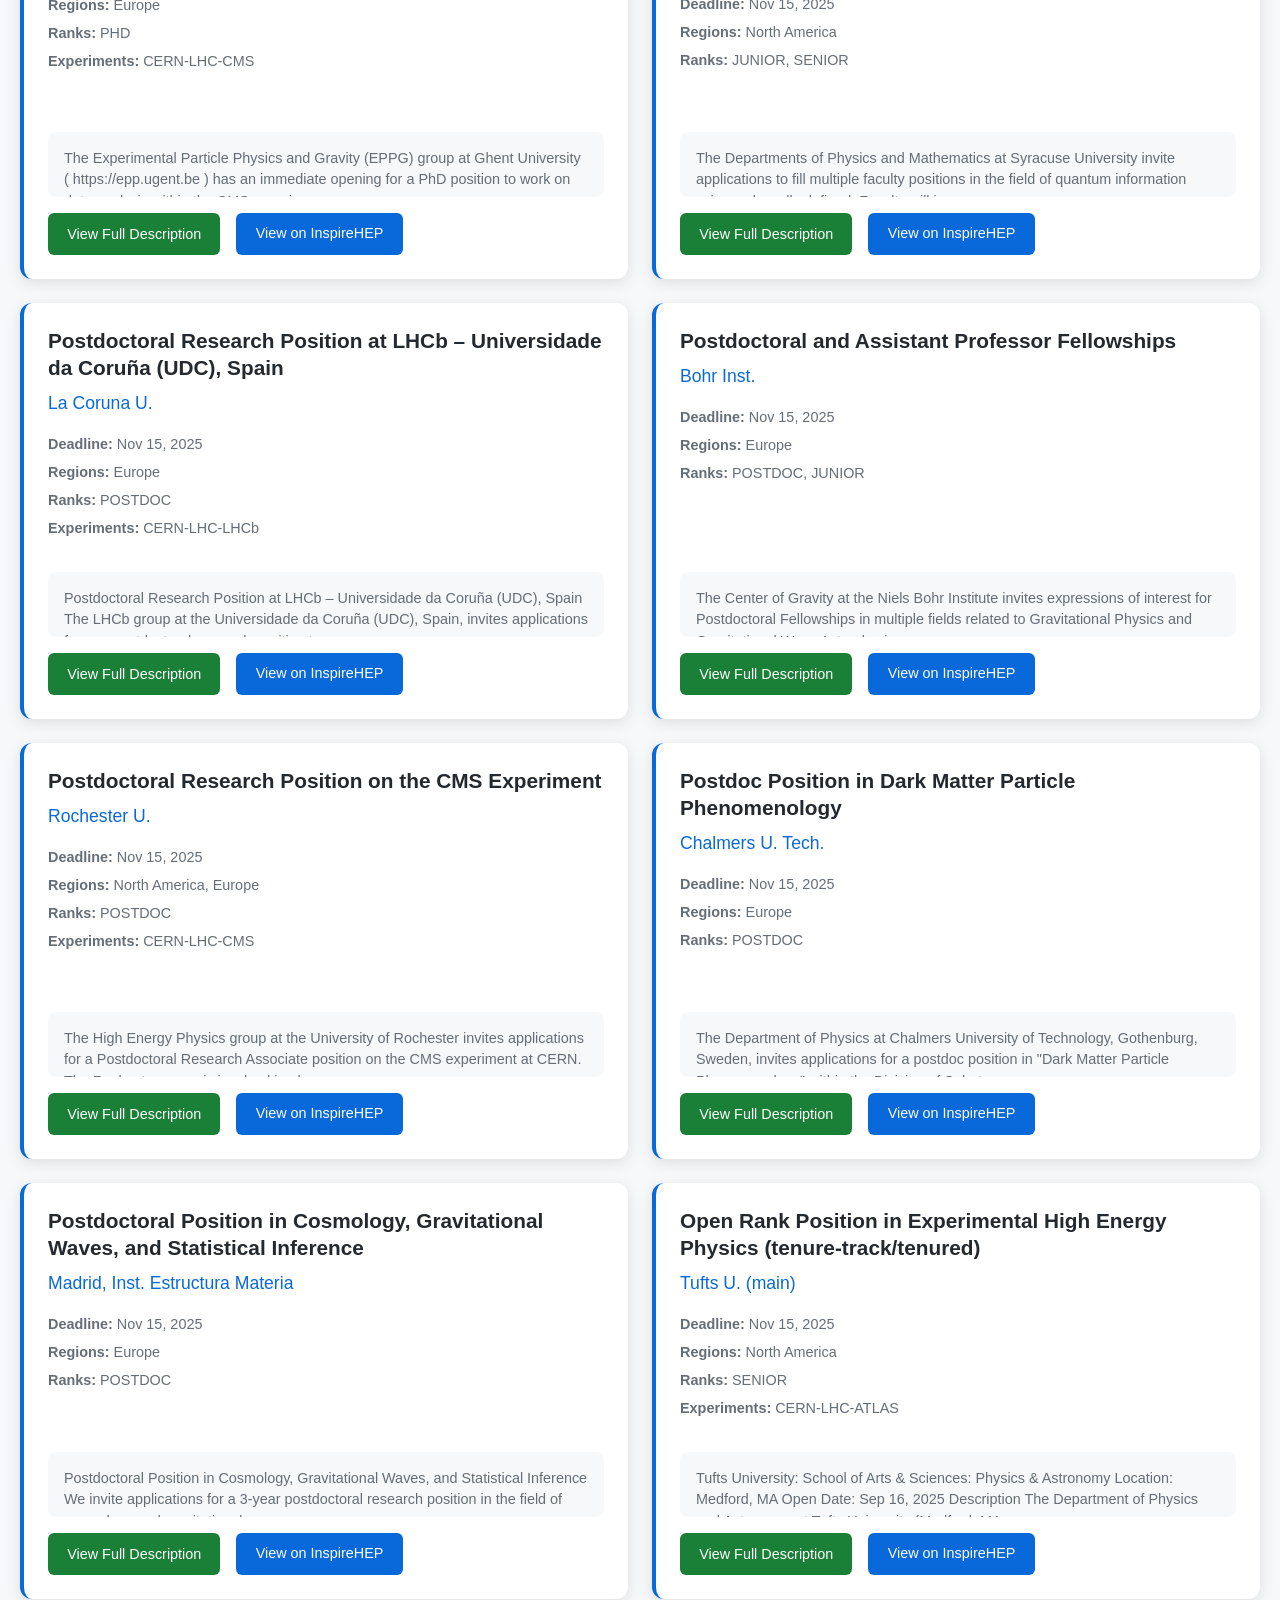
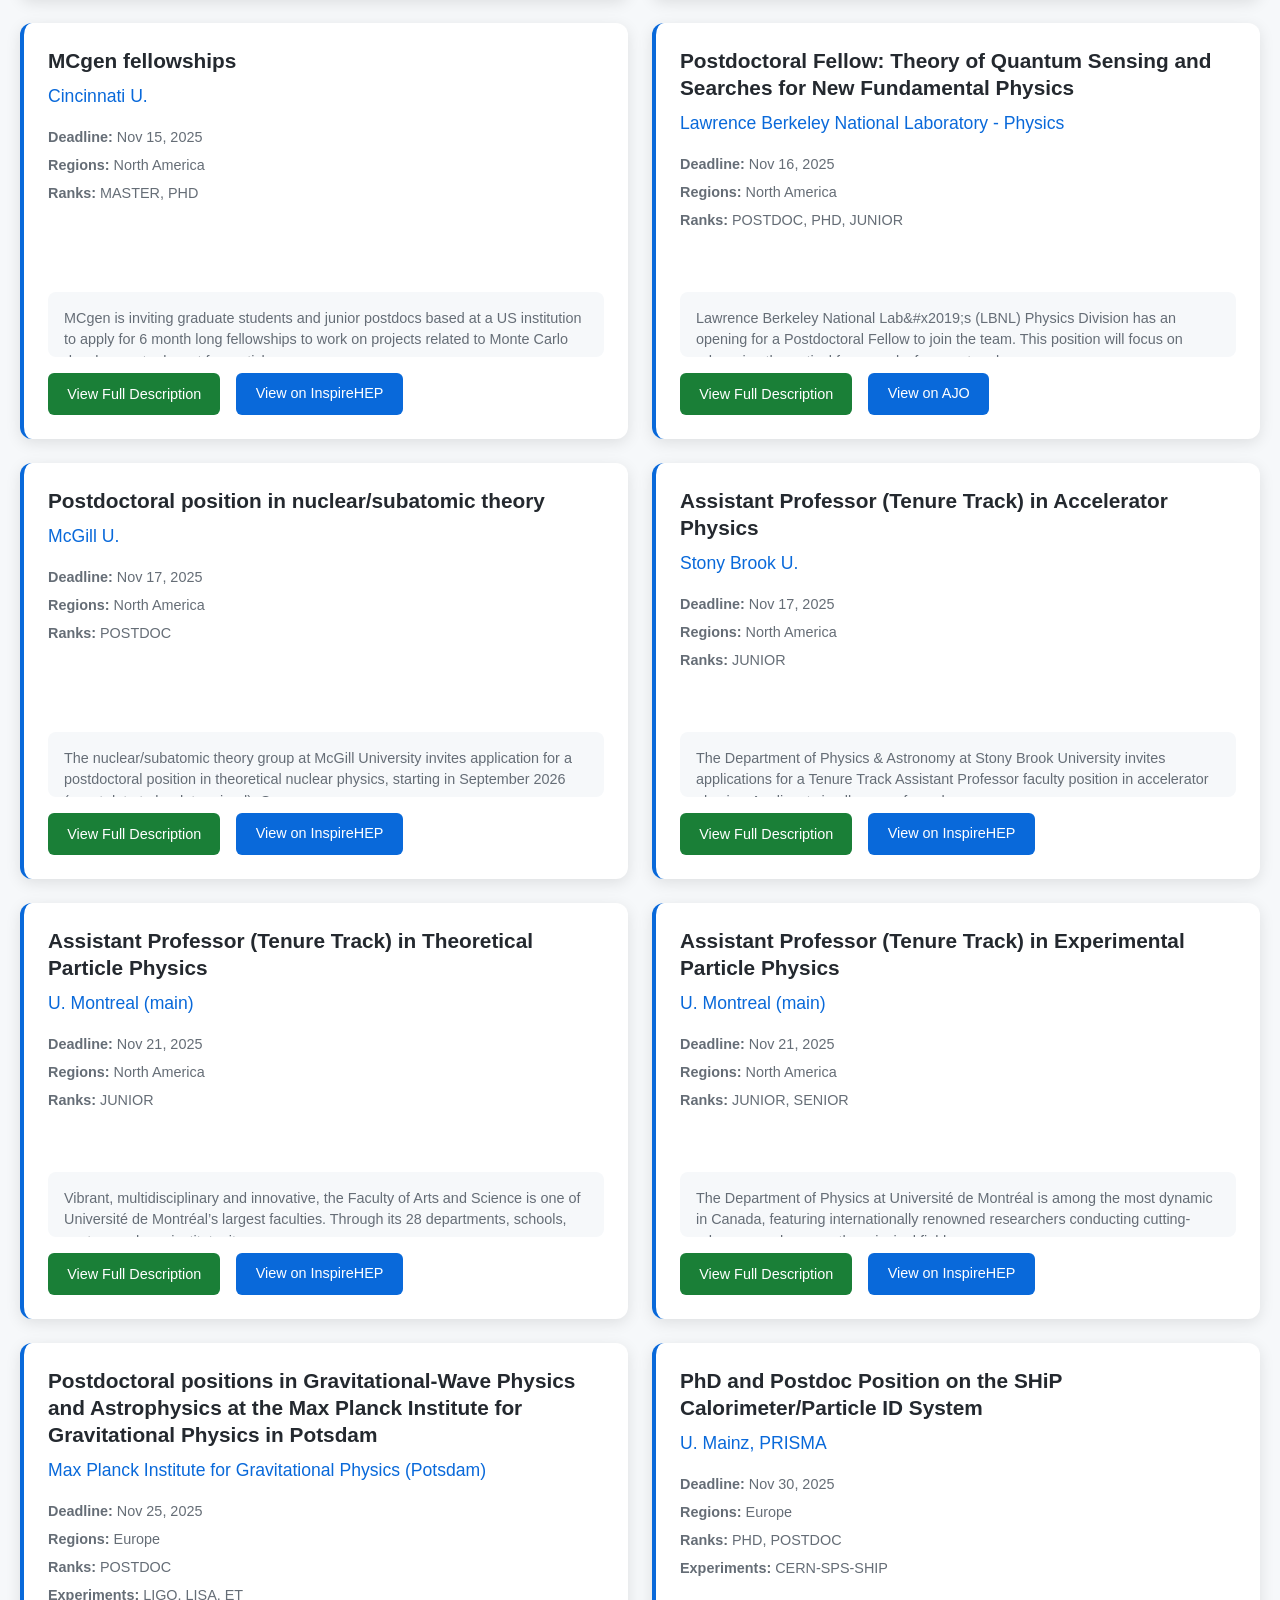
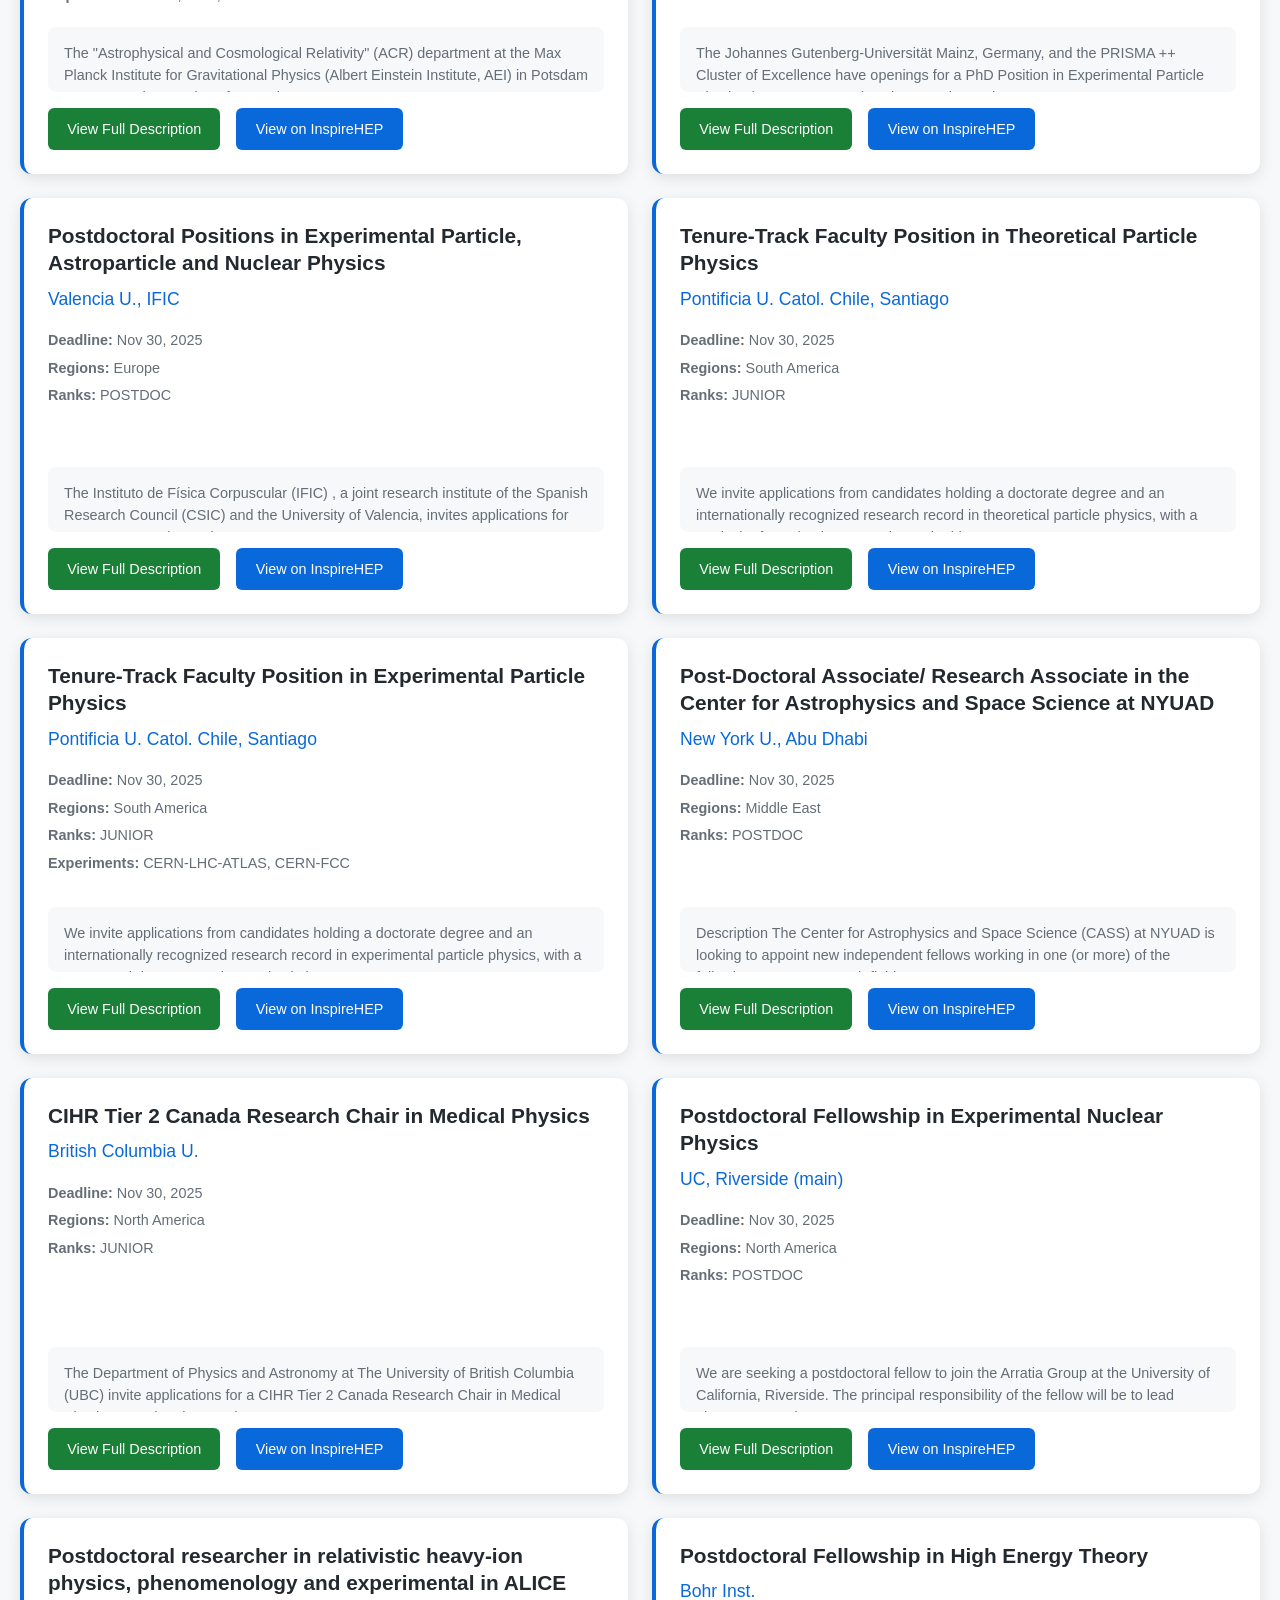
